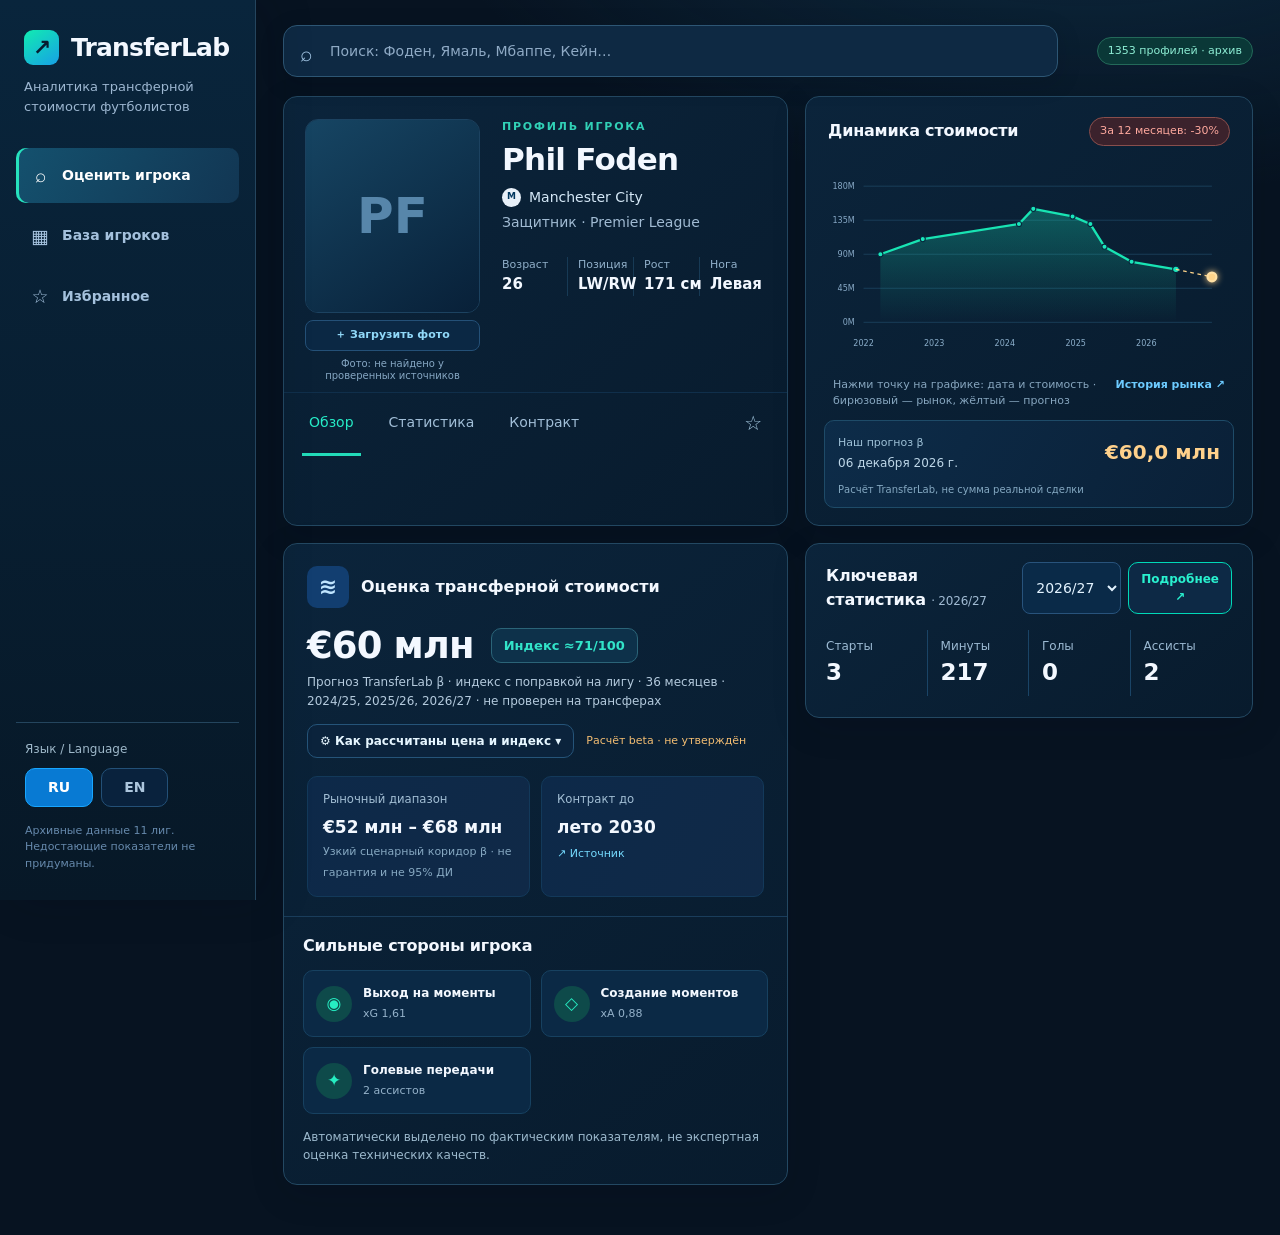
==== index.html @ 5edf4548 "Build TransferLab 5.0 from source archive [skip ci]" ====
<!DOCTYPE html>
<html lang="ru">
<head>
<meta charset="UTF-8">
<meta name="viewport" content="width=device-width,initial-scale=1">
<title>TransferLab — футбол и аналитика</title>
<meta name="description" content="TransferLab: восстановленная офлайн-сборка из версии 2.7 с архивом дополнительных игроков.">
<style>:root {
  color-scheme: dark;
  --bg:#061222;
  --bg2:#07192e;
  --panel:#0a1e35;
  --panel2:#0d2846;
  --line:#1d3b59;
  --muted:#94aac2;
  --white:#eff7ff;
  --cyan:#4ac8ff;
  --teal:#14e8bb;
  --violet:#a78bfa;
  --amber:#f3bd72;
  --red:#f47882;
  --radius:18px;
}
* { box-sizing:border-box; }
html { scroll-behavior:smooth; }
body { margin:0; background:var(--bg);color:var(--white);font:14px/1.5 Inter,ui-sans-serif,-apple-system,BlinkMacSystemFont,'Segoe UI',sans-serif; }
button,input,select { font:inherit; }
button { cursor:pointer; }
a { color:#75dafe;text-decoration:none; }
a:hover{text-decoration:underline;}
button:focus-visible,input:focus-visible,select:focus-visible,a:focus-visible{outline:2px solid var(--teal);outline-offset:2px;}
.shell{min-height:100vh;background:radial-gradient(ellipse 1000px 470px at 72% -8%,#123a57 0%,transparent 72%),var(--bg);display:flex;}
.sidebar{width:256px;min-width:256px;min-height:100vh;position:sticky;top:0;height:100vh;display:flex;flex-direction:column;justify-content:space-between;background:linear-gradient(180deg,#07192c,#061426);border-right:1px solid #123454;padding:29px 16px 20px;z-index:5;}
.brand{padding:0 8px 30px;}
.brandrow{display:flex;gap:12px;align-items:center;font-weight:790;font-size:25px;letter-spacing:-.8px;}
.mark{width:35px;height:35px;border-radius:9px;background:linear-gradient(145deg,#11ecb1,#17a0e6);display:grid;place-items:center;color:#071d31;font-size:22px;font-weight:900;}
.branddesc{color:#9db7d1;font-size:13px;margin-top:10px;line-height:1.6;}
.nav{display:grid;gap:6px;}
.nav button{background:transparent;border:0;border-radius:10px;width:100%;text-align:left;padding:13px 14px;display:flex;align-items:center;gap:12px;color:#a4c1dd;font-weight:580;}
.nav button.active{background:#103762;color:#fff;box-shadow:inset 2px 0 var(--teal)}
.nav button:hover:not(.active){background:#0c2945;}
.nav .sym{font-size:19px;width:20px;text-align:center;}
.sidebottom{padding:17px 9px 8px;border-top:1px solid var(--line);}
.mini-label{color:var(--muted);font-size:12px;margin-bottom:10px;}
.langs{display:flex;gap:8px;}
.langs button{border:1px solid #235077;color:#acc6dd;background:#09223d;border-radius:10px;padding:8px 22px;font-weight:650;}
.langs button.active{background:#087ad3;color:white;border-color:#18a6ff;}
.sidebar-foot{font-size:11px;color:#6689ac;margin-top:16px;line-height:1.5;}
.main{width:calc(100% - 256px);max-width:1660px;margin:0 auto;padding:20px 27px 50px;min-width:0;}
.topbar{display:flex;align-items:center;justify-content:space-between;gap:16px;margin-bottom:19px;}
.searchbox{flex:1;max-width:775px;position:relative;}
.searchbox input{width:100%;height:47px;background:#0b2643;color:white;border:1px solid #23507c;border-radius:12px;padding:0 18px 0 46px;outline:0;}
.searchbox input::placeholder{color:#8faac5;}
.searchbox input:focus{border-color:var(--cyan);box-shadow:0 0 0 3px #35b8ff18;}
.search-ico{position:absolute;left:17px;top:12px;font-size:21px;color:#a4c7e6;pointer-events:none;}
.suggestions{position:absolute;top:54px;left:0;right:0;border:1px solid #2b5b80;border-radius:14px;z-index:30;background:#0c253e;box-shadow:0 18px 45px #020c1899;max-height:420px;overflow:auto;padding:6px;}
.suggest{display:flex;gap:10px;align-items:center;width:100%;padding:7px 10px;text-align:left;background:none;border:0;border-radius:9px;color:#f2f7fc;}
.suggest:hover{background:#153f61;}
.suggest small{display:block;color:#8caecc;}
.right-actions{display:flex;gap:10px;align-items:center;}
.btn{border:1px solid #255479;background:#0d2945;color:#e6f6ff;border-radius:10px;padding:10px 14px;display:inline-flex;align-items:center;justify-content:center;gap:8px;font-weight:650;text-decoration:none;}
.btn:hover{background:#15385c;text-decoration:none;}
.btn.primary{background:linear-gradient(115deg,#0b8fe1,#066fc0);border-color:#139cfa;color:#fff;}
.btn.ghost{background:#0b233c;}
.btn.teal{border-color:#00d9b8;color:#29f1cf;}
.btn.sm{padding:7px 12px;font-size:12px;}
.pill{font-size:11px;border:1px solid #2a4a67;border-radius:999px;padding:5px 10px;color:#b5d0e8;white-space:nowrap;}
.pill.ok{background:#0a3a3e;border-color:#1c776f;color:#35eac0;}
.pill.warn{background:#463015;border-color:#8c6d37;color:#ffd08d;}
.notice{display:flex;align-items:flex-start;gap:10px;padding:12px 15px;border:1px solid #224c69;border-radius:12px;background:#0c2841;color:#a9c4da;font-size:12px;margin-bottom:18px;}
.notice b{color:#eaf8ff;}.notice .badge-icon{color:var(--teal);font-size:17px;}
.stack{display:grid;gap:17px;}
.split-top{display:grid;grid-template-columns:1.06fr 0.94fr;gap:17px;}
.lower{display:grid;grid-template-columns:1.06fr .94fr;gap:17px;align-items:start;}
.panel{border:1px solid #184366;background:linear-gradient(165deg,#091f38 0%,#08192c 100%);border-radius:14px;min-width:0;overflow:hidden;}
.panel-header{padding:20px 22px 0;display:flex;justify-content:space-between;gap:14px;align-items:center;}
.panel-title{margin:0;font-size:16px;font-weight:760;letter-spacing:-.2px;}
.player-top{padding:22px 21px 10px;display:flex;gap:22px;align-items:flex-start;min-height:230px;}
.headshot-lg{width:175px;height:194px;flex-shrink:0;border-radius:13px;border:1px solid #1c4260;overflow:hidden;background:radial-gradient(circle at 50% 20%,#284f6a,#071a2e 68%);display:flex;align-items:end;justify-content:center;position:relative;}
.headshot-lg img{width:100%;height:100%;object-fit:contain;object-position:center bottom;filter:drop-shadow(0 7px 14px #0005);}
.no-photo{position:absolute;inset:0;display:grid;place-items:center;font-size:50px;font-weight:750;color:#5786aa;background:linear-gradient(145deg,#164563,#082038);}
.no-photo[hidden]{display:none;}
.player-info{flex:1;min-width:0;}
.player-name{font-size:27px;line-height:1.2;font-weight:790;margin:5px 0 9px;letter-spacing:-.7px;}
.clubline{font-size:14px;color:#d5e8f7;margin:4px 0;display:flex;align-items:center;gap:8px;}
.clubdot{width:19px;height:19px;border-radius:50%;background:#e8f0f9;color:#00365e;display:grid;place-items:center;font-size:9px;font-weight:900;}
.info-grid{display:grid;grid-template-columns:repeat(4,minmax(0,1fr));margin-top:24px;}
.info-grid>div{border-right:1px solid #173a55;padding:0 12px;}.info-grid>div:first-child{padding-left:0}.info-grid>div:last-child{border:0;}
.info-grid small{display:block;font-size:11px;color:#91b0ca;}
.info-grid strong{font-size:15px;}
.tabs{display:flex;padding:0 18px;gap:21px;border-top:1px solid #102f4b;}
.tabs button{border:0;border-bottom:3px solid transparent;padding:15px 7px;background:none;color:#a1bed7;}
.tabs button.active{color:#26ecc7;border-bottom-color:var(--teal);}
.graph-body{padding:6px 18px 17px;}
.chart-switch{background:#0a2a48;border:1px solid #28537c;color:#e3f3ff;padding:7px 9px;border-radius:8px;max-width:155px;}
.chart-svg{width:100%;height:203px;display:block;}
.chart-legend{color:#87a6bf;font-size:11px;display:flex;justify-content:space-between;gap:10px;margin:3px 9px;}
.valuation-body{padding:22px 23px 19px;}
.valuation-heading{display:flex;align-items:center;gap:12px;font-weight:750;font-size:16px;}
.coin{width:42px;height:42px;border-radius:10px;background:#123e70;display:grid;place-items:center;font-size:22px;color:#c0e5ff;}
.value-empty{font-size:29px;font-weight:790;letter-spacing:-.7px;margin:20px 0 1px;}
.valuenote{color:#b4cadd;font-size:12px;line-height:1.6;}
.value-mini{display:grid;grid-template-columns:1fr 1fr;gap:11px;margin-top:18px;}
.value-tile{background:linear-gradient(120deg,#0d2949,#102947);border:1px solid #13395a;border-radius:10px;padding:14px 15px;min-height:86px;}
.value-tile small{color:#a2bed4;display:block;margin-bottom:6px;}
.value-tile strong{display:block;font-size:17px;}
.source-link{font-size:11px;display:inline-block;margin-top:6px;}
.value-tile .sub{color:#87a9c2;font-size:11px;}
.stats-body{padding:18px 20px 21px;}
.stat-grid{display:grid;grid-template-columns:repeat(4,minmax(0,1fr));margin-top:16px;}
.stat-grid>div{padding:7px 13px;border-right:1px solid #1a4466;}
.stat-grid>div:first-child{padding-left:0;}.stat-grid>div:last-child{border:0;}
.stat-grid small{display:block;color:#9cbad3;font-size:12px;}.stat-grid strong{font-size:23px;font-weight:760;}
.data-freshness{display:flex;gap:8px;align-items:center;color:#91acc7;font-size:11px;margin-top:16px;}
.advanced-wrap{padding:21px 23px;border-top:1px solid #1a3d5b;}
.metric-grid{display:grid;grid-template-columns:1fr 1fr;gap:0 23px;margin-top:10px;}
.metric-row{display:flex;align-items:center;justify-content:space-between;gap:12px;padding:9px 0;border-bottom:1px solid #153a55;color:#adc8df;}
.metric-row strong{color:#ecf8ff;white-space:nowrap;}
.strengths{padding:17px 19px 20px;border-top:1px solid #1a3d5b;}
.strength-grid{display:grid;grid-template-columns:1fr 1fr;gap:10px;margin-top:12px;}
.strength{display:flex;gap:11px;align-items:center;border:1px solid #174160;padding:12px;border-radius:10px;background:#0b2945;min-height:67px;}
.strength-icon{flex-shrink:0;width:36px;height:36px;background:#0e4a4a;border-radius:50%;display:grid;place-items:center;color:#26edc2;font-size:17px;}
.strength strong{display:block;font-size:12px;}.strength small{font-size:11px;color:#95b2ca;}
.warning-line{color:#9cb9cd;font-size:12px;padding:14px 0 0;}
.eyebrow{font-size:11px;color:#31d0b6;letter-spacing:1.8px;text-transform:uppercase;font-weight:750;}
h1{font-size:30px;letter-spacing:-1px;margin:5px 0 7px;} .muted{color:#a1bbd3;}
.section-head{display:flex;align-items:center;justify-content:space-between;gap:14px;margin:0 0 18px;}
.catalog-tools{padding:19px;display:grid;grid-template-columns:1fr 1fr 1fr auto;gap:11px;align-items:center;}
.filter{width:100%;color:#d9efff;background:#0e2a48;border:1px solid #285078;padding:10px 12px;border-radius:9px;}
.directory{display:grid;grid-template-columns:repeat(3,minmax(0,1fr));gap:12px;}
.player-card{background:#0a223c;border:1px solid #1c4765;border-radius:12px;overflow:hidden;position:relative;transition:transform .15s,border-color .15s;}
.player-card:hover{transform:translateY(-2px);border-color:#26a6c9;}
.player-card-open{width:100%;display:flex;gap:12px;align-items:center;text-align:left;color:white;background:transparent;border:0;padding:14px;}
.avatar{width:58px;height:65px;border-radius:9px;background:radial-gradient(circle at 55% 15%,#2b5a79,#09263e);border:1px solid #1d5274;overflow:hidden;position:relative;flex-shrink:0;display:grid;place-items:center;color:#75a2c1;font-weight:700;font-size:19px;}
.avatar img{width:100%;height:100%;object-fit:contain;position:absolute;inset:0;}
.avatar .fallback{position:absolute;inset:0;display:grid;place-items:center;background:linear-gradient(150deg,#184765,#0b2a45);font-size:17px;}
.avatar .fallback[hidden]{display:none;}
.card-name{font-size:13px;font-weight:730;line-height:1.3;white-space:normal;}.card-meta{font-size:11px;color:#98b7cd;margin-top:5px;line-height:1.4;}
.card-stat{color:#17e2b7;font-size:11px;margin-top:4px;}
.card-fav{position:absolute;right:9px;top:7px;background:#123650;color:#a4bdd4;border:1px solid #275270;border-radius:8px;padding:2px 8px;font-size:20px;line-height:1.2;}
.card-fav.active{color:#ffd477;}
.page-actions{text-align:center;padding:24px 0 6px;}
.hero-band{border:1px solid #1b4365;border-radius:14px;background:linear-gradient(110deg,#0c2e4b,#0a1b31);padding:18px 20px;display:grid;grid-template-columns:repeat(4,1fr);gap:14px;margin-bottom:18px;}
.hero-kpi{border-right:1px solid #1e4a6e;}.hero-kpi:last-child{border:0;}.hero-kpi strong{font-size:26px;display:block;}.hero-kpi small{color:#91adc4;}
.banner{padding:14px 17px;border-radius:11px;border:1px solid #235373;background:#0b2a46;color:#a4bfd1;font-size:12px;margin-top:16px;}
.info-list{display:grid;gap:12px;padding:20px;}.info-list>div{border-bottom:1px solid #1b405d;padding-bottom:12px;}
.mobile-head{display:none;}.hidden{display:none!important;}
@media(max-width:1220px){.directory{grid-template-columns:repeat(2,minmax(0,1fr))}.player-top{gap:14px}.headshot-lg{width:144px}.info-grid{margin-top:13px}.stat-grid strong{font-size:20px}.main{padding:20px 18px 45px;}}
@media(max-width:1050px){.split-top,.lower{grid-template-columns:1fr}.sidebar{width:215px;min-width:215px}.main{width:calc(100% - 215px)}.headshot-lg{width:165px}.lower .panel:first-child{order:0}.lower .panel:last-child{order:1}.directory{grid-template-columns:repeat(2,minmax(0,1fr))}}
@media(max-width:720px){.shell{display:block}.sidebar{position:static;height:auto;min-height:0;width:100%;padding:12px 14px;display:block}.brand{padding:0}.brandrow{font-size:21px}.branddesc,.sidebottom{display:none}.nav{display:flex;overflow-x:auto;margin-top:9px}.nav button{white-space:nowrap;font-size:12px;padding:7px 11px;width:auto}.main{width:100%;padding:14px 13px 35px}.topbar{gap:7px}.right-actions .pill,.right-actions #refreshButton{display:none}.searchbox input{height:44px;padding-right:8px}.btn#loginButton{font-size:11px;padding:8px}.split-top,.lower{gap:12px}.player-top{padding:13px;gap:12px;min-height:0}.headshot-lg{width:106px;height:137px}.player-name{font-size:19px;margin:1px 0 8px}.clubline{font-size:12px}.info-grid{margin-top:12px}.info-grid>div{padding:0 6px}.info-grid strong{font-size:12px}.info-grid small{font-size:10px}.tabs{gap:13px;padding:0 12px}.tabs button{font-size:12px}.value-mini,.strength-grid{grid-template-columns:1fr 1fr}.metric-grid{grid-template-columns:1fr}.stat-grid{grid-template-columns:repeat(4,1fr)}.stat-grid>div{padding:5px 7px}.stat-grid strong{font-size:19px}.catalog-tools{grid-template-columns:1fr 1fr}.directory{grid-template-columns:1fr}.hero-band{grid-template-columns:1fr 1fr}.hero-kpi:nth-child(2){border:0}.hero-kpi strong{font-size:22px}.value-empty{font-size:23px}.panel-header{padding:16px 14px 0}.valuenote{font-size:11px}.strength-grid{grid-template-columns:1fr}.right-actions #topFavorites{display:none}}

.leagues-strip{display:flex;gap:9px;margin:-2px 0 17px;overflow-x:auto;padding:2px 0 7px;scrollbar-width:thin;}
.league-chip{display:flex;gap:8px;align-items:center;background:#0a2641;border:1px solid #29516b;border-radius:11px;color:#b8d1e5;padding:12px 14px;white-space:nowrap;font-weight:700;transition:background .18s,border-color .18s;}
.league-chip:hover{background:#12395b;}.league-chip.active{background:#0c494f;border-color:#22d6bd;color:#e2fff9;}
.league-chip span{font-size:15px;}.league-chip small{font-size:11px;opacity:.8;font-weight:550;margin-left:2px;}
.league-chip .chip-label{display:inline-flex;align-items:center;gap:8px}.league-chip .league-flag{font-family:"Apple Color Emoji","Segoe UI Emoji","Noto Color Emoji",sans-serif;font-size:17px;line-height:1;display:inline-block;min-width:1.2em;text-align:center}#modelQuality,#rollingWindow,.history-import{display:none !important;}
.catalog-tools{grid-template-columns:1fr 1fr 1fr 1fr auto;}
.import-row{background:#0b2741;border:1px solid #245477;padding:15px 17px;border-radius:12px;display:flex;justify-content:space-between;gap:18px;align-items:center;margin:0 0 16px;}
.import-row .muted{font-size:11px;margin-top:4px;line-height:1.5;}.import-buttons{display:flex;gap:7px;flex-wrap:wrap;justify-content:flex-end;}
.league-tag{font-size:10px;font-weight:700;color:#70dbe4;padding:3px 6px;border-radius:6px;border:1px solid #174a5d;background:#0e364a;display:inline-block;margin-top:6px;}
.profile-league{font-size:11px;color:#60d3cd;font-weight:700;margin:4px 0 0;}
@media(max-width:1120px){.catalog-tools{grid-template-columns:1fr 1fr 1fr}.import-row{flex-direction:column;align-items:flex-start}.import-buttons{justify-content:flex-start}}
@media(max-width:720px){.catalog-tools{grid-template-columns:1fr 1fr}.league-chip{padding:9px 11px;font-size:12px}}

/* TransferLab 1.1 additions only — layout and original palette retained. */
.photo-column{flex-shrink:0;width:175px;display:flex;flex-direction:column;gap:7px;align-items:stretch}
.photo-column .headshot-lg{width:175px;height:194px}
.photo-upload-btn{display:block;cursor:pointer;text-align:center;padding:6px 5px;border-radius:8px;border:1px solid #245077;background:#0b2844;color:#91d9f9;font-size:11px;font-weight:660}
.photo-upload-btn:hover{border-color:#08d8ba;color:#fff}
.photo-credit{font-size:10px;color:#86a7c3;text-align:center;line-height:1.2;min-height:21px}
.formula-action{display:flex;flex-wrap:wrap;gap:12px;align-items:center;margin-top:13px}
.formula-status{font-size:11px;color:#f3bd72}
.formula-breakdown{margin-top:13px;background:#09223b;border:1px solid #215173;border-radius:11px;padding:15px;line-height:1.5}
.formula-breakdown .f-row{display:grid;grid-template-columns:minmax(0,1.4fr) 52px 52px 50px;gap:9px;border-bottom:1px solid #21405a;padding:9px 0;align-items:center;font-size:12px}
.formula-breakdown .f-row:last-of-type{border:0}
.formula-breakdown .f-row>span:first-child{color:#afd0e6}
.formula-breakdown .f-head{font-size:11px;color:#9fbfd5;margin-bottom:6px}
.formula-breakdown p{font-size:11px;color:#9eb6ca;margin:8px 0}
.formula-bar{height:6px;background:#123754;border-radius:50px;overflow:hidden;margin-top:3px}
.formula-bar>span{height:100%;display:block;background:linear-gradient(90deg,#1d9ed4,#17dcb9)}
#valueMain{font-variant-numeric:tabular-nums}
@media(max-width:640px){.photo-column{width:126px}.photo-column .headshot-lg{width:126px;height:158px}.photo-upload-btn{font-size:10px}.formula-breakdown .f-row{grid-template-columns:minmax(0,1.4fr) 44px 44px 42px;gap:5px;font-size:10px}}

/* TransferLab 1.2 — original dashboard grid retained, only price and value-chart details changed. */
.price-line{display:flex;align-items:center;gap:17px;flex-wrap:wrap;margin-top:10px}
.price-line .value-empty{font-size:clamp(24px,3vw,37px);margin:0;letter-spacing:-.9px}
.index-pill{display:inline-flex;align-items:center;gap:6px;border:1px solid #2b6478;background:#0d314a;color:#32e4c9;padding:7px 12px;border-radius:10px;font-size:13px;font-weight:800;white-space:nowrap}
.confidence-line{margin-top:8px;color:#f0c786;font-size:12px}
.market-chart{min-height:222px;display:flex;align-items:center}
.market-chart svg{display:block;width:100%;height:auto;overflow:visible;max-height:222px}
 .market-chart .chart-point{cursor:pointer;}
.market-chart{position:relative}
.market-selected{margin-top:10px;min-height:55px;border:1px solid #1e4b68;background:linear-gradient(120deg,#0d2c49,#0a2037);border-radius:10px;padding:10px 13px;display:flex;align-items:center;justify-content:space-between;gap:10px;flex-wrap:wrap}
.market-selected .ms-kind{font-size:11px;color:#9ec1d7}
.market-selected .ms-date{font-size:12px;color:#bed7e8}
.market-selected .ms-price{font-size:20px;color:#eaf9ff;font-weight:790;font-variant-numeric:tabular-nums}
.market-selected .ms-beta{color:#ffd18b}
.market-selected .ms-note{width:100%;font-size:10px;color:#85a9c2;line-height:1.4}
.value-point{cursor:pointer;outline:none}
.value-point .dot-visual{transition:r .12s ease,stroke-width .12s ease}
.value-point:hover .dot-visual,.value-point:focus-visible .dot-visual,.value-point.is-selected .dot-visual{stroke:#f6ffff;stroke-width:3;filter:drop-shadow(0 0 5px #23edd0)}
.value-point.value-beta.is-selected .dot-visual{stroke:#ffe0a4;filter:drop-shadow(0 0 5px #ffd18a)}
.market-floating-tip{position:absolute;z-index:2;max-width:200px;pointer-events:none;background:#0e3854;color:#edfcff;border:1px solid #45c6e4;box-shadow:0 10px 32px #0009;border-radius:10px;padding:8px 11px;font-size:12px;line-height:1.45;white-space:nowrap;transform:translate(-50%,-112%)}
.market-floating-tip[hidden]{display:none}
.market-floating-tip strong{color:#4fead4;font-size:14px}
@media(max-width:720px){.market-selected .ms-price{font-size:18px}.market-selected{padding:9px 11px}}

.market-chart .chart-tooltip{pointer-events:none}
.chart-legend a{font-weight:600;white-space:nowrap;font-size:11px}
.history-import{display:flex;justify-content:space-between;align-items:center;gap:14px;flex-wrap:wrap;padding:15px 20px;margin-bottom:18px;border:1px solid #1e5275;background:#0c2a46;border-radius:12px}
#modelQuality .conf-high{color:#27efca}.rolling-window{font-size:11px;color:#7bb4c6;margin-top:3px;line-height:1.5}.rolling-breakdown{padding:10px 12px;margin:8px 0;border:1px solid #174360;background:#0b253b;border-radius:8px;color:#a5d5e3;font-size:12px;line-height:1.8}
#rangeCaption{font-size:11px}
#marketHistorySource{color:#6dcbff}
@media(max-width:720px){.price-line .value-empty{font-size:25px}.index-pill{font-size:11px}.market-chart{min-height:180px}.history-import{align-items:start}.chart-legend{flex-wrap:wrap}}

.shell:has(#viewProfile:not(.hidden)) #globalNotice{display:none}
.info-grid>div{padding:0 10px}
.info-grid strong{white-space:nowrap}
@media(max-width:1100px){.info-grid{grid-template-columns:repeat(2,minmax(0,1fr));row-gap:10px}.info-grid>div:nth-child(2){border-right:none}.info-grid>div:nth-child(3){padding-left:0}}
@media(max-width:720px){.info-grid{grid-template-columns:repeat(2,minmax(0,1fr))}}
#valueChangeBadge.change-up{color:#22e0ad;border-color:#167d64;background:#0c3438}
#valueChangeBadge.change-down{color:#ffa99e;border-color:#894e4c;background:#3b222c}

#loadMasterArchive:hover{box-shadow:0 0 0 2px #14e8bb22}
#masterStatus{max-width:680px;line-height:1.5}
@media(max-width:680px){.master-loader{flex-direction:column;align-items:stretch!important}.master-loader button{width:100%}}

.coverage-grid{display:grid;grid-template-columns:repeat(3,minmax(0,1fr));gap:10px;margin:12px 0;}
.coverage-block{border:1px solid #21435e;padding:11px 12px;border-radius:12px;background:#0b2743;min-width:0;display:grid;gap:4px;}
.coverage-block div:first-child{display:flex;justify-content:space-between;gap:6px;align-items:center;}
.coverage-block small{font-size:10px;color:#95abc8;}
.coverage-block strong{color:#f1f8ff;font-size:12px;}
.coverage-block span{color:#9cb7d0;font-size:11px;}
.coverage-bar{height:5px;border-radius:999px;overflow:hidden;background:#173650;}
.coverage-bar i{display:block;height:100%;background:#13d4ab;border-radius:999px;}
.profile-data-years{display:inline-block;margin-left:8px;color:#99b2c9;white-space:nowrap;font-size:11px;letter-spacing:.3px;}
@media(max-width:700px){.coverage-grid{grid-template-columns:1fr}.coverage-card{padding:12px!important}.profile-data-years{display:block;margin-top:5px;margin-left:0}}

.multi-season{margin-top:16px;display:grid;grid-template-columns:repeat(3,minmax(0,1fr));gap:8px}
.season-mini{appearance:none;display:flex;flex-direction:column;align-items:flex-start;text-align:left;gap:5px;min-width:0;background:#0b2946;border:1px solid #244c6c;border-radius:10px;padding:11px 10px;color:#c5dcef;cursor:pointer;font-family:inherit}
.season-mini:hover{border-color:#34d8b8;background:#103652}
.season-mini.active{border-color:#16e1b8;box-shadow:0 0 0 1px #16e1b847}
.season-mini .sm-title{font-size:12px;font-weight:700;color:#e6f3fd;white-space:nowrap}
.season-mini .sm-line{font-size:12px;line-height:1.25;white-space:normal;font-weight:650;color:#f0f8fd}
.season-mini .sm-hint{font-size:10px;line-height:1.32;color:#92b6d1;min-height:2em}
.season-mini.empty .sm-line{color:#7794ad;font-weight:500}
.season-count-note{grid-column:1/-1;color:#88aec6;font-size:10px;padding:0 2px 2px}
@media(max-width:480px){.multi-season{gap:5px}.season-mini{padding:9px 7px}.season-mini .sm-title{font-size:10px}.season-mini .sm-line{font-size:10px}.season-mini .sm-hint{font-size:9px}}
</style>
<link rel="icon" type="image/svg+xml" href="favicon.svg">
<meta name="robots" content="noindex, nofollow">

<link rel="preconnect" href="https://media.premierleague.com" crossorigin>
<link rel="preconnect" href="https://fplai-teams-api.yagomp.workers.dev" crossorigin>
<link rel="preconnect" href="https://img.sofascore.com" crossorigin>
<link rel="dns-prefetch" href="https://assets.laliga.com">
<link rel="dns-prefetch" href="https://assets.bundesliga.com">
<link rel="dns-prefetch" href="https://www.mancity.com">
<link rel="stylesheet" href="assets/site.css">
<meta name="theme-color" content="#071321">
</head>
<body>
<div class="shell" id="app">
  <aside class="sidebar">
    <div>
      <div class="brand"><div class="brandrow"><span class="mark">↗</span> TransferLab</div><div class="branddesc" data-i="tagline">Аналитика трансферной стоимости футболистов</div></div>
      <nav class="nav" aria-label="Navigation">
        <button id="navProfile" data-view="profile" class="active"><span class="sym">⌕</span> <span data-i="navProfile">Оценить игрока</span></button>
        <button id="navCatalog" data-view="catalog"><span class="sym">▦</span> <span data-i="navCatalog">База игроков</span></button>
        <button id="navFavorites" data-view="favorites"><span class="sym">☆</span> <span data-i="navFavorites">Избранное</span></button>
      </nav>
    </div>
    <div class="sidebottom">
      <div class="mini-label">Язык / Language</div>
      <div class="langs"><button class="active" id="langRu">RU</button><button id="langEn">EN</button></div>
      <div class="sidebar-foot" data-i="sideFoot">Статистика пяти ведущих лиг. Без выдуманных оценок.</div>
    </div>
  </aside>
  <main class="main">
    <div class="topbar">
      <div class="searchbox"><span class="search-ico">⌕</span><input id="search" autocomplete="off" type="search" placeholder="Поиск игрока или клуба: Foden, Saka, Холанд…" aria-label="Поиск игроков"><div class="suggestions hidden" id="suggestions"></div></div>
      <div class="right-actions"><span class="pill ok" id="dataState">1352 профиля · архив</span><button class="btn ghost sm" id="refreshButton" title="Обновить данные">↻ <span data-i="refresh">Обновить</span></button><button class="btn sm" id="loginButton">♙ <span data-i="account">Аккаунт</span></button></div>
    </div>
    <div class="notice" id="globalNotice"><span class="badge-icon">●</span><div><b data-i="noticeTitle">Данные внутри сайта.</b> <span id="noticeMessage">Индекс 90+ предназначен для элитных показателей по роли. Стоимость и диапазон — предварительные сценарии, не проверенные на трансферах.</span></div></div>
    <section id="viewProfile" class="stack">
      <div class="split-top">
        <section class="panel" aria-label="Player card">
          <div class="player-top">
            <div class="photo-column"><div class="headshot-lg"><div class="no-photo" id="profilePhotoFallback">PF</div><img id="profilePhoto" alt="Фотография игрока" loading="eager" fetchpriority="high" decoding="async" hidden></div><label class="photo-upload-btn" for="customPlayerPhoto" title="Загрузить настоящее фото игрока">＋ Загрузить фото</label><input id="customPlayerPhoto" type="file" accept="image/jpeg,image/png,image/webp" hidden><span class="photo-credit" id="photoCredit">Фото: загрузка при наличии интернета</span></div>
            <div class="player-info"><div class="eyebrow" data-i="playerProfile">ПРОФИЛЬ ИГРОКА</div><h1 class="player-name" id="pName">Phil Foden</h1><div class="clubline"><span class="clubdot" id="clubBadge">M</span><span id="pClub">Manchester City</span></div><div class="clubline muted" id="pPosFull">Полузащитник • АПЛ</div>
              <div class="info-grid"><div><small id="pAgeLabel">Возраст</small><strong id="pAge">—</strong></div><div><small data-i="position">Позиция</small><strong id="pPosition">LW</strong></div><div><small id="pHeightLabel">Рост</small><strong id="pHeight">—</strong></div><div><small id="pFootLabel">Нога</small><strong id="pFoot">—</strong></div></div><span id="pSeason" hidden>2026/27</span><span id="pStatus" hidden>GW6</span>
            </div>
          </div>
          <div class="tabs"><button class="active" id="tabOverview" data-i="overview">Обзор</button><button id="tabStatistics" data-i="statsTab">Статистика</button><button id="tabContracts" data-i="contractTab">Контракт</button><button id="favoritePlayer" style="margin-left:auto;font-size:20px" title="Избранное">☆</button></div>
        </section>
        <section class="panel" aria-label="Value history chart">
          <div class="panel-header"><h2 class="panel-title" id="chartHeadline">Динамика стоимости</h2><span class="pill" id="valueChangeBadge">Рынок / модель β</span></div>
          <div class="graph-body"><div id="statChart" class="market-chart"><div class="market-floating-tip" id="marketFloatingTip" hidden></div></div><div class="chart-legend"><span id="chartSubtitle">Исторические рыночные оценки и наша модель β</span><a id="marketHistorySource" href="#" target="_blank" rel="noopener noreferrer" hidden>Источник ↗</a></div><div id="marketHistorySelection" class="market-selected" aria-live="polite"></div></div>
        </section>
      </div>
      <div class="lower">
        <section class="panel">
          <div class="valuation-body"><div class="valuation-heading"><span class="coin">≋</span><span data-i="valuation">Оценка трансферной стоимости</span></div><div class="price-line"><div class="value-empty" id="valueMain">€ —</div><span id="playerIndexBadge" class="index-pill" title="Скользящий индекс на основе последних 36 месяцев">Индекс —/100</span></div><div class="valuenote" id="valueCaption">Предварительная оценка по формуле TransferLab β</div>
            <div id="modelQuality" class="confidence-line">Точность модели пока не проверена</div><div id="rollingWindow" class="rolling-window">Трёхлетний скользящий рейтинг · ежедневное обновление веса</div>
            <div class="formula-action"><button class="btn ghost sm" id="formulaDetailsButton" type="button">⚙ Как рассчитаны цена и индекс ▾</button><span id="formulaStatus" class="formula-status">Черновая методика</span></div>
            <div class="formula-breakdown hidden" id="formulaBreakdown"></div>
            <div class="value-mini"><div class="value-tile"><small data-i="range">Диапазон модели</small><strong id="valueRange">—</strong><span class="sub" id="rangeCaption">Предварительный ориентир</span></div><div class="value-tile"><small data-i="contract">Контракт до</small><strong id="contractYear">—</strong><div class="sub" id="contractExtra"></div><a class="source-link" id="contractSource" target="_blank" rel="noopener noreferrer" hidden>↗ Источник</a></div></div>
          </div>
          <div class="strengths"><h2 class="panel-title" data-i="strengthTitle">Сильные стороны игрока</h2><div class="strength-grid" id="strengthList"></div><div class="warning-line" id="strengthNotice"></div></div>
        </section>
        <section class="panel">
          <div class="stats-body"><div class="section-head" style="margin:0"><h2 class="panel-title"><span data-i="keyStats">Ключевая статистика</span> <span id="statSeason" class="muted" style="font-size:12px;font-weight:450">· 2026/27</span></h2><div style="display:flex;gap:7px"><select id="seasonSelect" class="chart-switch"><option value="2026/27">2026/27</option><option value="2025/26">2025/26</option><option value="2024/25">2024/25</option></select><button class="btn teal sm" id="detailsButton"><span data-i="details">Подробнее</span> ↗</button></div></div>
            <div class="stat-grid"><div><small data-i="starts">Старты</small><strong id="statStarts">—</strong></div><div><small data-i="minutes">Минуты</small><strong id="statMinutes">—</strong></div><div><small data-i="goals">Голы</small><strong id="statGoals">—</strong></div><div><small data-i="assists">Ассисты</small><strong id="statAssists">—</strong></div></div>
            <div class="multi-season" id="multiSeason" hidden aria-label="Статистика последних трёх сезонов"></div>
            <div class="data-freshness">◉ <a id="statSourceLink" href="#" target="_blank" rel="noopener noreferrer" hidden>↗ Источник статистики</a> <span id="statsSourceCaption">Срез GW6 · FPL Core Insights</span><span id="profileSeasonHealth" class="profile-data-years"></span></div>
          </div>
          <div class="advanced-wrap" id="advancedWrap" hidden><h2 class="panel-title"><span data-i="advStats">Продвинутая статистика</span> <span class="muted" style="font-size:12px;font-weight:400">· <span id="advSeason">2026/27</span></span></h2><div class="metric-grid" id="advancedRows"></div><div class="data-freshness" data-i="advancedHint">Показатели игрока по загруженному сезону. Значения на 90 минут рассчитываются из опубликованных минут.</div></div>
        </section>
      </div>
      <div class="banner" id="profileProvenance"></div>
    </section>
    <section id="viewCatalog" class="hidden"><div class="quality-note">Архивная база · данные не обновляются в реальном времени · клубы и контракты могут измениться.</div>
      <div class="section-head"><div><div class="eyebrow">TRANSFERLAB DATABASE</div><h1 data-i="directory">База футболистов</h1><div class="muted" data-i="directoryDesc">Поиск, позиции, контракты и статистика из топ-5 лиг с архивом по сезонам.</div></div><button class="btn" id="exportCsv">↓ CSV</button></div>
      <div class="hero-band"><div class="hero-kpi"><strong id="kpiPlayers">943</strong><small data-i="players">Игроков</small></div><div class="hero-kpi"><strong id="kpiClubs">20</strong><small data-i="clubs">Клубов</small></div><div class="hero-kpi"><strong id="kpiStats">77</strong><small data-i="withStats">Со статистикой офлайн</small></div><div class="hero-kpi"><strong id="kpiContracts">27</strong><small data-i="verifiedContracts">Контрактов с источником</small></div></div>
      <div class="leagues-strip" id="leagueStrip" aria-label="Лиги"></div><div class="season-count-note" id="threeSeasonCatalogNotice" style="margin:0 0 16px;font-size:12px"></div>
      <section class="panel" style="margin-bottom:17px"><div class="catalog-tools"><select id="filterLeague" class="filter"><option value="">Все лиги</option><option value="Premier League">Premier League</option><option value="La Liga">La Liga</option><option value="Bundesliga">Bundesliga</option><option value="Serie A">Serie A</option><option value="Ligue 1">Ligue 1</option><option value="MLS">MLS</option><option value="Primeira Liga">Primeira Liga</option><option value="Belgian Pro League">Belgian Pro League</option><option value="Süper Lig">Süper Lig</option><option value="Saudi Pro League">Saudi Pro League</option><option value="Brasileirão">Brasileirão</option></select><select id="filterClub" class="filter"><option value="">Все клубы</option></select><select id="filterPos" class="filter"><option value="" data-i="allPositions">Все позиции</option><option value="Forward">Нападающие</option><option value="Midfielder">Полузащитники</option><option value="Defender">Защитники</option><option value="Goalkeeper">Вратари</option></select><select id="filterData" class="filter"><option value="all" data-i="allPlayers">Все футболисты</option><option value="stats" data-i="hasStats">Есть статистика</option><option value="contract" data-i="hasContract">Есть контракт</option></select><select id="sortBy" class="filter" aria-label="Сортировка"><option value="name">По алфавиту</option><option value="position">По позиции</option><option value="minutes">По минутам</option></select><span class="pill" id="visibleCount">0</span></div></section>
      <div class="import-row"><div><strong id="fiveLoadStatus">Профили и статистика пяти лиг</strong><div class="muted" id="fiveSourceCaption">Архивные сезоны 2024/25–2025/26 загружаются автоматически. Текущий сезон 2026/27 обновляется отдельно, когда опубликованы данные.</div><small id="masterStatus" style="display:block;margin-top:10px;font-size:12px;color:#93b1c9">Запуск синхронизации…</small><small id="season24Status" style="display:block;margin-top:6px;font-size:12px;color:#93b1c9"></small></div><div class="import-buttons"><a class="btn sm" target="_blank" rel="noopener noreferrer" href="https://github.com/m-mahadi/top5-football-dataset">Источник архива ↗</a></div></div><div id="catalogGrid" class="directory"></div><div class="page-actions"><button class="btn primary" id="loadMore" data-i="loadMore">Показать ещё</button></div>
    </section>
    <section id="viewFavorites" class="hidden"><div class="eyebrow">TRANSFERLAB PERSONAL</div><h1 data-i="favoritesTitle">Избранные игроки</h1><p class="muted" data-i="favoritesExplain">Сохраняются в этом браузере без регистрации.</p><div id="favoritesGrid" class="directory"></div></section>
  </main>
</div>
<script id="embeddedData" type="application/json">{"players":[{"id":"622758","name":"Aaron Anselmino","web":"Anselmino","team":"Chelsea","pos":"Defender","teamcode":"8","league":"Premier League","season":"2026/27","origin":"FPL registry"},{"id":"472713","name":"Aaron Hickey","web":"Hickey","team":"Brentford","pos":"Defender","teamcode":"94","league":"Premier League","season":"2026/27","origin":"FPL registry"},{"id":"214590","name":"Aaron Wan-Bissaka","web":"Wan-Bissaka","team":"Aston Villa","pos":"Defender","teamcode":"7","league":"Premier League","season":"2026/27","origin":"FPL registry"},{"id":"572584","name":"Abdoul Ouattara","web":"Ouattara","team":"Ipswich Town","pos":"Defender","teamcode":"40","league":"Premier League","season":"2026/27","origin":"FPL registry"},{"id":"578153","name":"Abdukodir Khusanov","web":"Khusanov","team":"Manchester City","pos":"Defender","teamcode":"","league":"Premier League","season":"2026/27","origin":"FPL registry"},{"id":"531442","name":"Abdul Fatawu","web":"Fatawu","team":"Ipswich Town","pos":"Midfielder","teamcode":"40","league":"Premier League","season":"2026/27","origin":"FPL registry"},{"id":"208481","name":"Abdülkadir Ömür","web":"Ömür","team":"Hull City","pos":"Midfielder","teamcode":"88","league":"Premier League","season":"2026/27","origin":"FPL registry"},{"id":"490161","name":"Abu Kamara","web":"Kamara","team":"Hull City","pos":"Midfielder","teamcode":"88","league":"Premier League","season":"2026/27","origin":"FPL registry"},{"id":"499300","name":"Adam Aznou","web":"Aznou","team":"Everton","pos":"Defender","teamcode":"11","league":"Premier League","season":"2026/27","origin":"FPL registry"},{"id":"54469","name":"Adam Smith","web":"Smith","team":"Bournemouth","pos":"Defender","teamcode":"91","league":"Premier League","season":"2026/27","origin":"FPL registry"},{"id":"496221","name":"Adam Wharton","web":"Wharton","team":"Crystal Palace","pos":"Midfielder","teamcode":"31","league":"Premier League","season":"2026/27","origin":"FPL registry"},{"id":"494521","name":"Adrien Truffert","web":"Truffert","team":"Bournemouth","pos":"Defender","teamcode":"","league":"Premier League","season":"2026/27","origin":"FPL registry"},{"id":"154043","name":"Ainsley Maitland-Niles","web":"Maitland-Niles","team":"Everton","pos":"Defender","teamcode":"11","league":"Premier League","season":"2026/27","origin":"FPL registry"},{"id":"632794","name":"Aladji Bamba","web":"Bamba","team":"Newcastle United","pos":"Midfielder","teamcode":"4","league":"Premier League","season":"2026/27","origin":"FPL registry"},{"id":"493105","name":"Alejandro Garnacho","web":"Garnacho","team":"Aston Villa","pos":"Midfielder","teamcode":"7","league":"Premier League","season":"2026/27","origin":"FPL registry"},{"id":"97846","name":"Alex Cairns","web":"Cairns","team":"Leeds United","pos":"Goalkeeper","teamcode":"2","league":"Premier League","season":"2026/27","origin":"FPL registry"},{"id":"153133","name":"Alex Iwobi","web":"Iwobi","team":"Fulham","pos":"Midfielder","teamcode":"","league":"Premier League","season":"2026/27","origin":"FPL registry"},{"id":"545477","name":"Alex Murphy","web":"Murphy","team":"Newcastle United","pos":"Defender","teamcode":"4","league":"Premier League","season":"2026/27","origin":"FPL registry"},{"id":"112520","name":"Alex Palmer","web":"Palmer","team":"Ipswich Town","pos":"Goalkeeper","teamcode":"40","league":"Premier League","season":"2026/27","origin":"FPL registry"},{"id":"503139","name":"Alex Scott","web":"Scott","team":"Bournemouth","pos":"Midfielder","teamcode":"","league":"Premier League","season":"2026/27","origin":"FPL registry"},{"id":"614574","name":"Alex Tóth","web":"Tóth","team":"Bournemouth","pos":"Midfielder","teamcode":"91","league":"Premier League","season":"2026/27","origin":"FPL registry"},{"id":"219168","name":"Alexander Isak","web":"Isak","team":"Liverpool","pos":"Forward","teamcode":"","league":"Premier League","season":"2026/27","origin":"FPL registry"},{"id":"243016","name":"Alexis Mac Allister","web":"Mac Allister","team":"Liverpool","pos":"Midfielder","teamcode":"","league":"Premier League","season":"2026/27","origin":"FPL registry"},{"id":"592740","name":"Alfie Cresswell","web":"Cresswell","team":"Leeds United","pos":"Midfielder","teamcode":"2","league":"Premier League","season":"2026/27","origin":"FPL registry"},{"id":"505079","name":"Alfie McNally","web":"McNally","team":"Fulham","pos":"Goalkeeper","teamcode":"54","league":"Premier League","season":"2026/27","origin":"FPL registry"},{"id":"462387","name":"Ali Al-Hamadi","web":"Al-Hamadi","team":"Ipswich Town","pos":"Forward","teamcode":"40","league":"Premier League","season":"2026/27","origin":"FPL registry"},{"id":"116535","name":"Alisson Becker","web":"A.Becker","team":"Liverpool","pos":"Goalkeeper","teamcode":"","league":"Premier League","season":"2026/27","origin":"FPL registry"},{"id":"624777","name":"Allan Andrade","web":"Andrade","team":"Manchester City","pos":"Midfielder","teamcode":"43","league":"Premier League","season":"2026/27","origin":"FPL registry"},{"id":"451302","name":"Altay Bayındır","web":"Bayındır","team":"Manchester United","pos":"Goalkeeper","teamcode":"1","league":"Premier League","season":"2026/27","origin":"FPL registry"},{"id":"653481","name":"Alysson","web":"Alysson","team":"Aston Villa","pos":"Midfielder","teamcode":"7","league":"Premier League","season":"2026/27","origin":"FPL registry"},{"id":"493250","name":"Amad Diallo","web":"Amad","team":"Manchester United","pos":"Midfielder","teamcode":"","league":"Premier League","season":"2026/27","origin":"FPL registry"},{"id":"449871","name":"Amadou Onana","web":"Onana","team":"Aston Villa","pos":"Midfielder","teamcode":"","league":"Premier League","season":"2026/27","origin":"FPL registry"},{"id":"463726","name":"Amar Dedić","web":"Dedić","team":"Newcastle United","pos":"Defender","teamcode":"4","league":"Premier League","season":"2026/27","origin":"FPL registry"},{"id":"519324","name":"Amario Cozier-Duberry","web":"Cozier-Duberry","team":"Brighton & Hove Albion","pos":"Midfielder","teamcode":"36","league":"Premier League","season":"2026/27","origin":"FPL registry"},{"id":"489888","name":"Amine Adli","web":"Adli","team":"Bournemouth","pos":"Midfielder","teamcode":"91","league":"Premier League","season":"2026/27","origin":"FPL registry"},{"id":"570794","name":"Anan Khalaili","web":"Khalaili","team":"Crystal Palace","pos":"Defender","teamcode":"31","league":"Premier League","season":"2026/27","origin":"FPL registry"},{"id":"122798","name":"Andrew Robertson","web":"Robertson","team":"Tottenham Hotspur","pos":"Defender","teamcode":"6","league":"Premier League","season":"2026/27","origin":"FPL registry"},{"id":"532605","name":"Andrey Santos","web":"Santos","team":"Manchester United","pos":"Midfielder","teamcode":"1","league":"Premier League","season":"2026/27","origin":"FPL registry"},{"id":"606798","name":"Andrés García","web":"García","team":"Aston Villa","pos":"Defender","teamcode":"7","league":"Premier League","season":"2026/27","origin":"FPL registry"},{"id":"232457","name":"Anis Mehmeti","web":"Mehmeti","team":"Ipswich Town","pos":"Midfielder","teamcode":"40","league":"Premier League","season":"2026/27","origin":"FPL registry"},{"id":"449434","name":"Anthony Elanga","web":"Elanga","team":"Newcastle United","pos":"Midfielder","teamcode":"4","league":"Premier League","season":"2026/27","origin":"FPL registry"},{"id":"232571","name":"Anthony Patterson","web":"Patterson","team":"Sunderland","pos":"Goalkeeper","teamcode":"56","league":"Premier League","season":"2026/27","origin":"FPL registry"},{"id":"437730","name":"Antoine Semenyo","web":"Semenyo","team":"Manchester City","pos":"Midfielder","teamcode":"","league":"Premier League","season":"2026/27","origin":"FPL registry"},{"id":"466525","name":"Anton Stach","web":"Stach","team":"Leeds United","pos":"Midfielder","teamcode":"2","league":"Premier League","season":"2026/27","origin":"FPL registry"},{"id":"169528","name":"Antonee Robinson","web":"Robinson","team":"Fulham","pos":"Defender","teamcode":"","league":"Premier League","season":"2026/27","origin":"FPL registry"},{"id":"543295","name":"Antoni Milambo","web":"Milambo","team":"Brentford","pos":"Midfielder","teamcode":"94","league":"Premier League","season":"2026/27","origin":"FPL registry"},{"id":"485055","name":"Antonín Kinský","web":"Kinský","team":"Tottenham Hotspur","pos":"Goalkeeper","teamcode":"6","league":"Premier League","season":"2026/27","origin":"FPL registry"},{"id":"483067","name":"António Silva","web":"Silva","team":"Bournemouth","pos":"Defender","teamcode":"91","league":"Premier League","season":"2026/27","origin":"FPL registry"},{"id":"248056","name":"Ao Tanaka","web":"Tanaka","team":"Leeds United","pos":"Midfielder","teamcode":"2","league":"Premier League","season":"2026/27","origin":"FPL registry"},{"id":"547701","name":"Archie Gray","web":"Gray","team":"Tottenham Hotspur","pos":"Midfielder","teamcode":"6","league":"Premier League","season":"2026/27","origin":"FPL registry"},{"id":"586268","name":"Armin Pecsi","web":"Pecsi","team":"Liverpool","pos":"Goalkeeper","teamcode":"14","league":"Premier League","season":"2026/27","origin":"FPL registry"},{"id":"465680","name":"Arnaud Kalimuendo","web":"Kalimuendo","team":"Nottingham Forest","pos":"Forward","teamcode":"17","league":"Premier League","season":"2026/27","origin":"FPL registry"},{"id":"105717","name":"Arthur Masuaku","web":"Masuaku","team":"Sunderland","pos":"Defender","teamcode":"56","league":"Premier League","season":"2026/27","origin":"FPL registry"},{"id":"548308","name":"Ashley Phillips","web":"Phillips","team":"Tottenham Hotspur","pos":"Defender","teamcode":"6","league":"Premier League","season":"2026/27","origin":"FPL registry"},{"id":"539142","name":"Aurèle Amenda","web":"Amenda","team":"Coventry City","pos":"Defender","teamcode":"9","league":"Premier League","season":"2026/27","origin":"FPL registry"},{"id":"220362","name":"Axel Disasi","web":"Disasi","team":"Crystal Palace","pos":"Defender","teamcode":"31","league":"Premier League","season":"2026/27","origin":"FPL registry"},{"id":"606745","name":"Ayden Heaven","web":"Heaven","team":"Manchester United","pos":"Defender","teamcode":"1","league":"Premier League","season":"2026/27","origin":"FPL registry"},{"id":"637238","name":"Ayyoub Bouaddi","web":"Bouaddi","team":"Manchester City","pos":"Midfielder","teamcode":"43","league":"Premier League","season":"2026/27","origin":"FPL registry"},{"id":"241117","name":"Azor Matusiwa","web":"Matusiwa","team":"Ipswich Town","pos":"Midfielder","teamcode":"40","league":"Premier League","season":"2026/27","origin":"FPL registry"},{"id":"242882","name":"Bafodé Diakité","web":"Diakité","team":"Bournemouth","pos":"Defender","teamcode":"91","league":"Premier League","season":"2026/27","origin":"FPL registry"},{"id":"489639","name":"Bart Verbruggen","web":"Verbruggen","team":"Brighton & Hove Albion","pos":"Goalkeeper","teamcode":"","league":"Premier League","season":"2026/27","origin":"FPL registry"},{"id":"611665","name":"Bazoumana Touré","web":"Touré","team":"Newcastle United","pos":"Midfielder","teamcode":"4","league":"Premier League","season":"2026/27","origin":"FPL registry"},{"id":"172850","name":"Ben Chilwell","web":"Chilwell","team":"Crystal Palace","pos":"Defender","teamcode":"31","league":"Premier League","season":"2026/27","origin":"FPL registry"},{"id":"115556","name":"Ben Davies","web":"Davies","team":"Tottenham Hotspur","pos":"Defender","teamcode":"6","league":"Premier League","season":"2026/27","origin":"FPL registry"},{"id":"496208","name":"Ben Gannon-Doak","web":"Gannon-Doak","team":"Bournemouth","pos":"Midfielder","teamcode":"91","league":"Premier League","season":"2026/27","origin":"FPL registry"},{"id":"222018","name":"Ben Johnson","web":"Johnson","team":"Ipswich Town","pos":"Defender","teamcode":"40","league":"Premier League","season":"2026/27","origin":"FPL registry"},{"id":"198869","name":"Ben White","web":"White","team":"Arsenal","pos":"Defender","teamcode":"3","league":"Premier League","season":"2026/27","origin":"FPL registry"},{"id":"110690","name":"Ben Wilson","web":"Wilson","team":"Coventry City","pos":"Goalkeeper","teamcode":"9","league":"Premier League","season":"2026/27","origin":"FPL registry"},{"id":"576620","name":"Bendito Mantato","web":"Mantato","team":"Manchester United","pos":"Midfielder","teamcode":"1","league":"Premier League","season":"2026/27","origin":"FPL registry"},{"id":"612534","name":"Benjamin Fredrick","web":"Fredrick","team":"Brentford","pos":"Defender","teamcode":"94","league":"Premier League","season":"2026/27","origin":"FPL registry"},{"id":"86873","name":"Benjamin Lecomte","web":"Lecomte","team":"Fulham","pos":"Goalkeeper","teamcode":"54","league":"Premier League","season":"2026/27","origin":"FPL registry"},{"id":"485711","name":"Benjamin Šeško","web":"Šeško","team":"Manchester United","pos":"Forward","teamcode":"1","league":"Premier League","season":"2026/27","origin":"FPL registry"},{"id":"242880","name":"Benoît Badiashile","web":"Badiashile","team":"Chelsea","pos":"Defender","teamcode":"8","league":"Premier League","season":"2026/27","origin":"FPL registry"},{"id":"80201","name":"Bernd Leno","web":"Leno","team":"Fulham","pos":"Goalkeeper","teamcode":"","league":"Premier League","season":"2026/27","origin":"FPL registry"},{"id":"486385","name":"Beto","web":"Beto","team":"Everton","pos":"Forward","teamcode":"","league":"Premier League","season":"2026/27","origin":"FPL registry"},{"id":"461102","name":"Bobby Thomas","web":"Thomas","team":"Coventry City","pos":"Defender","teamcode":"9","league":"Premier League","season":"2026/27","origin":"FPL registry"},{"id":"218364","name":"Borna Sosa","web":"Sosa","team":"Crystal Palace","pos":"Defender","teamcode":"31","league":"Premier League","season":"2026/27","origin":"FPL registry"},{"id":"226944","name":"Boubacar Kamara","web":"Kamara","team":"Aston Villa","pos":"Midfielder","teamcode":"7","league":"Premier League","season":"2026/27","origin":"FPL registry"},{"id":"482616","name":"Bradley Barcola","web":"Barcola","team":"Liverpool","pos":"Midfielder","teamcode":"14","league":"Premier League","season":"2026/27","origin":"FPL registry"},{"id":"645618","name":"Bradley Burrowes","web":"Burrowes","team":"Aston Villa","pos":"Midfielder","teamcode":"7","league":"Premier League","season":"2026/27","origin":"FPL registry"},{"id":"629068","name":"Braiden Graham","web":"Graham","team":"Everton","pos":"Midfielder","teamcode":"11","league":"Premier League","season":"2026/27","origin":"FPL registry"},{"id":"214572","name":"Brandon Austin","web":"Austin","team":"Tottenham Hotspur","pos":"Goalkeeper","teamcode":"6","league":"Premier League","season":"2026/27","origin":"FPL registry"},{"id":"230730","name":"Brandon Thomas-Asante","web":"Thomas-Asante","team":"Coventry City","pos":"Forward","teamcode":"9","league":"Premier League","season":"2026/27","origin":"FPL registry"},{"id":"427637","name":"Brenden Aaronson","web":"Aaronson","team":"Leeds United","pos":"Midfielder","teamcode":"2","league":"Premier League","season":"2026/27","origin":"FPL registry"},{"id":"242898","name":"Brennan Johnson","web":"Johnson","team":"Everton","pos":"Midfielder","teamcode":"11","league":"Premier League","season":"2026/27","origin":"FPL registry"},{"id":"441264","name":"Brian Brobbey","web":"Brobbey","team":"Sunderland","pos":"Forward","teamcode":"56","league":"Premier League","season":"2026/27","origin":"FPL registry"},{"id":"690838","name":"Brian Madjo","web":"Madjo","team":"Aston Villa","pos":"Forward","teamcode":"7","league":"Premier League","season":"2026/27","origin":"FPL registry"},{"id":"496181","name":"Brooke Norton-Cuffy","web":"Norton-Cuffy","team":"Hull City","pos":"Defender","teamcode":"88","league":"Premier League","season":"2026/27","origin":"FPL registry"},{"id":"141746","name":"Bruno Fernandes","web":"B.Fernandes","team":"Manchester United","pos":"Midfielder","teamcode":"","league":"Premier League","season":"2026/27","origin":"FPL registry"},{"id":"208706","name":"Bruno Guimarães","web":"Guimarães","team":"Arsenal","pos":"Midfielder","teamcode":"3","league":"Premier League","season":"2026/27","origin":"FPL registry"},{"id":"446008","name":"Bryan Mbeumo","web":"Mbeumo","team":"Manchester United","pos":"Midfielder","teamcode":"","league":"Premier League","season":"2026/27","origin":"FPL registry"},{"id":"223340","name":"Bukayo Saka","web":"Saka","team":"Arsenal","pos":"Midfielder","teamcode":"","league":"Premier League","season":"2026/27","origin":"FPL registry"},{"id":"661888","name":"Caleb Yirenkyi","web":"Yirenkyi","team":"Coventry City","pos":"Midfielder","teamcode":"9","league":"Premier League","season":"2026/27","origin":"FPL registry"},{"id":"209046","name":"Callum Hudson-Odoi","web":"Hudson-Odoi","team":"Nottingham Forest","pos":"Midfielder","teamcode":"17","league":"Premier League","season":"2026/27","origin":"FPL registry"},{"id":"499726","name":"Callum Olusesi","web":"Olusesi","team":"Tottenham Hotspur","pos":"Midfielder","teamcode":"6","league":"Premier League","season":"2026/27","origin":"FPL registry"},{"id":"75115","name":"Callum Wilson","web":"Wilson","team":"Brentford","pos":"Forward","teamcode":"94","league":"Premier League","season":"2026/27","origin":"FPL registry"},{"id":"232892","name":"Calvin Bassey","web":"Bassey","team":"Fulham","pos":"Defender","teamcode":"54","league":"Premier League","season":"2026/27","origin":"FPL registry"},{"id":"489580","name":"Calvin Ramsay","web":"Ramsay","team":"Liverpool","pos":"Defender","teamcode":"14","league":"Premier League","season":"2026/27","origin":"FPL registry"},{"id":"524180","name":"Cameron Humphreys","web":"Humphreys","team":"Ipswich Town","pos":"Midfielder","teamcode":"40","league":"Premier League","season":"2026/27","origin":"FPL registry"},{"id":"200720","name":"Caoimhín Kelleher","web":"Kelleher","team":"Brentford","pos":"Goalkeeper","teamcode":"94","league":"Premier League","season":"2026/27","origin":"FPL registry"},{"id":"472739","name":"Carl Rushworth","web":"Rushworth","team":"Coventry City","pos":"Goalkeeper","teamcode":"9","league":"Premier League","season":"2026/27","origin":"FPL registry"},{"id":"502697","name":"Carlos Alcaraz","web":"Alcaraz","team":"Everton","pos":"Midfielder","teamcode":"11","league":"Premier League","season":"2026/27","origin":"FPL registry"},{"id":"535301","name":"Carlos Baleba","web":"Baleba","team":"Manchester United","pos":"Midfielder","teamcode":"1","league":"Premier League","season":"2026/27","origin":"FPL registry"},{"id":"661800","name":"Cathal McCarthy","web":"McCarthy","team":"Hull City","pos":"Defender","teamcode":"88","league":"Premier League","season":"2026/27","origin":"FPL registry"},{"id":"515621","name":"Chadi Riad","web":"Riad","team":"Crystal Palace","pos":"Defender","teamcode":"31","league":"Premier League","season":"2026/27","origin":"FPL registry"},{"id":"647850","name":"Charalampos Kostoulas","web":"Kostoulas","team":"Brighton & Hove Albion","pos":"Forward","teamcode":"36","league":"Premier League","season":"2026/27","origin":"FPL registry"},{"id":"501902","name":"Charlie Hughes","web":"Hughes","team":"Hull City","pos":"Defender","teamcode":"88","league":"Premier League","season":"2026/27","origin":"FPL registry"},{"id":"438464","name":"Cheick Doucouré","web":"Doucouré","team":"Crystal Palace","pos":"Midfielder","teamcode":"31","league":"Premier League","season":"2026/27","origin":"FPL registry"},{"id":"549912","name":"Chemsdine Talbi","web":"Talbi","team":"Sunderland","pos":"Midfielder","teamcode":"56","league":"Premier League","season":"2026/27","origin":"FPL registry"},{"id":"596047","name":"Chido Obi","web":"Obi","team":"Manchester United","pos":"Forward","teamcode":"1","league":"Premier League","season":"2026/27","origin":"FPL registry"},{"id":"229164","name":"Chiedozie Ogbene","web":"Ogbene","team":"Ipswich Town","pos":"Midfielder","teamcode":"40","league":"Premier League","season":"2026/27","origin":"FPL registry"},{"id":"427623","name":"Chris Richards","web":"Richards","team":"Crystal Palace","pos":"Defender","teamcode":"31","league":"Premier League","season":"2026/27","origin":"FPL registry"},{"id":"554197","name":"Chris Rigg","web":"Rigg","team":"Sunderland","pos":"Midfielder","teamcode":"56","league":"Premier League","season":"2026/27","origin":"FPL registry"},{"id":"60689","name":"Chris Wood","web":"Wood","team":"Nottingham Forest","pos":"Forward","teamcode":"17","league":"Premier League","season":"2026/27","origin":"FPL registry"},{"id":"660392","name":"Christantus Uche","web":"Uche","team":"Crystal Palace","pos":"Forward","teamcode":"31","league":"Premier League","season":"2026/27","origin":"FPL registry"},{"id":"128295","name":"Christian Nørgaard","web":"Nørgaard","team":"Everton","pos":"Midfielder","teamcode":"11","league":"Premier League","season":"2026/27","origin":"FPL registry"},{"id":"108813","name":"Christian Walton","web":"Walton","team":"Ipswich Town","pos":"Goalkeeper","teamcode":"40","league":"Premier League","season":"2026/27","origin":"FPL registry"},{"id":"647839","name":"Christos Mouzakitis","web":"Mouzakitis","team":"Hull City","pos":"Midfielder","teamcode":"88","league":"Premier League","season":"2026/27","origin":"FPL registry"},{"id":"439509","name":"Christos Tzolis","web":"Tzolis","team":"Arsenal","pos":"Midfielder","teamcode":"3","league":"Premier League","season":"2026/27","origin":"FPL registry"},{"id":"147675","name":"Chuba Akpom","web":"Akpom","team":"Ipswich Town","pos":"Forward","teamcode":"40","league":"Premier League","season":"2026/27","origin":"FPL registry"},{"id":"575204","name":"Claudio Echeverri","web":"Echeverri","team":"Manchester City","pos":"Midfielder","teamcode":"43","league":"Premier League","season":"2026/27","origin":"FPL registry"},{"id":"433590","name":"Cody Drameh","web":"Drameh","team":"Hull City","pos":"Defender","teamcode":"","league":"Premier League","season":"2026/27","origin":"FPL registry"},{"id":"243298","name":"Cody Gakpo","web":"Gakpo","team":"Liverpool","pos":"Midfielder","teamcode":"","league":"Premier League","season":"2026/27","origin":"FPL registry"},{"id":"244851","name":"Cole Palmer","web":"Palmer","team":"Chelsea","pos":"Midfielder","teamcode":"","league":"Premier League","season":"2026/27","origin":"FPL registry"},{"id":"492777","name":"Conor Bradley","web":"Bradley","team":"Liverpool","pos":"Defender","teamcode":"14","league":"Premier League","season":"2026/27","origin":"FPL registry"},{"id":"232787","name":"Conor Gallagher","web":"Gallagher","team":"Tottenham Hotspur","pos":"Midfielder","teamcode":"6","league":"Premier League","season":"2026/27","origin":"FPL registry"},{"id":"451490","name":"Costinha","web":"Costinha","team":"Brighton & Hove Albion","pos":"Defender","teamcode":"36","league":"Premier League","season":"2026/27","origin":"FPL registry"},{"id":"500040","name":"Cristhian Mosquera","web":"Mosquera","team":"Arsenal","pos":"Defender","teamcode":"3","league":"Premier League","season":"2026/27","origin":"FPL registry"},{"id":"221632","name":"Cristian Romero","web":"Romero","team":"Tottenham Hotspur","pos":"Defender","teamcode":"6","league":"Premier League","season":"2026/27","origin":"FPL registry"},{"id":"206915","name":"Curtis Jones","web":"Jones","team":"Liverpool","pos":"Midfielder","teamcode":"14","league":"Premier League","season":"2026/27","origin":"FPL registry"},{"id":"183015","name":"Cédric Kipré","web":"Kipré","team":"Ipswich Town","pos":"Defender","teamcode":"40","league":"Premier League","season":"2026/27","origin":"FPL registry"},{"id":"571779","name":"César Palacios","web":"Palacios","team":"Fulham","pos":"Midfielder","teamcode":"54","league":"Premier League","season":"2026/27","origin":"FPL registry"},{"id":"209400","name":"Daichi Kamada","web":"Kamada","team":"Crystal Palace","pos":"Midfielder","teamcode":"31","league":"Premier League","season":"2026/27","origin":"FPL registry"},{"id":"442967","name":"Daizen Maeda","web":"Maeda","team":"Ipswich Town","pos":"Midfielder","teamcode":"40","league":"Premier League","season":"2026/27","origin":"FPL registry"},{"id":"79602","name":"Dan Bentley","web":"Bentley","team":"Coventry City","pos":"Goalkeeper","teamcode":"9","league":"Premier League","season":"2026/27","origin":"FPL registry"},{"id":"78916","name":"Dan Burn","web":"Burn","team":"Newcastle United","pos":"Defender","teamcode":"4","league":"Premier League","season":"2026/27","origin":"FPL registry"},{"id":"456512","name":"Dan Ndoye","web":"Ndoye","team":"Nottingham Forest","pos":"Midfielder","teamcode":"17","league":"Premier League","season":"2026/27","origin":"FPL registry"},{"id":"490145","name":"Dane Scarlett","web":"Scarlett","team":"Tottenham Hotspur","pos":"Forward","teamcode":"6","league":"Premier League","season":"2026/27","origin":"FPL registry"},{"id":"533463","name":"Dango Ouattara","web":"Ouattara","team":"Brentford","pos":"Midfielder","teamcode":"94","league":"Premier League","season":"2026/27","origin":"FPL registry"},{"id":"223827","name":"Daniel Ballard","web":"Ballard","team":"Sunderland","pos":"Defender","teamcode":"56","league":"Premier League","season":"2026/27","origin":"FPL registry"},{"id":"200617","name":"Daniel James","web":"James","team":"Leeds United","pos":"Midfielder","teamcode":"2","league":"Premier League","season":"2026/27","origin":"FPL registry"},{"id":"523700","name":"Daniel Jebbison","web":"Jebbison","team":"Bournemouth","pos":"Forward","teamcode":"91","league":"Premier League","season":"2026/27","origin":"FPL registry"},{"id":"247348","name":"Daniel Muñoz","web":"Muñoz","team":"Nottingham Forest","pos":"Defender","teamcode":"17","league":"Premier League","season":"2026/27","origin":"FPL registry"},{"id":"50175","name":"Danny Welbeck","web":"Welbeck","team":"Brighton & Hove Albion","pos":"Forward","teamcode":"","league":"Premier League","season":"2026/27","origin":"FPL registry"},{"id":"216616","name":"Dara O'Shea","web":"O'Shea","team":"Ipswich Town","pos":"Defender","teamcode":"40","league":"Premier League","season":"2026/27","origin":"FPL registry"},{"id":"470294","name":"Darko Gyabi","web":"Gyabi","team":"Hull City","pos":"Midfielder","teamcode":"88","league":"Premier League","season":"2026/27","origin":"FPL registry"},{"id":"176420","name":"Darnell Furlong","web":"Furlong","team":"Ipswich Town","pos":"Defender","teamcode":"40","league":"Premier League","season":"2026/27","origin":"FPL registry"},{"id":"533646","name":"Darío Osorio","web":"Osorio","team":"Crystal Palace","pos":"Midfielder","teamcode":"31","league":"Premier League","season":"2026/27","origin":"FPL registry"},{"id":"442299","name":"David Affengruber","web":"Affengruber","team":"Fulham","pos":"Defender","teamcode":"54","league":"Premier League","season":"2026/27","origin":"FPL registry"},{"id":"213292","name":"David Akintola","web":"Akintola","team":"Hull City","pos":"Midfielder","teamcode":"88","league":"Premier League","season":"2026/27","origin":"FPL registry"},{"id":"111317","name":"David Brooks","web":"Brooks","team":"Bournemouth","pos":"Midfielder","teamcode":"91","league":"Premier League","season":"2026/27","origin":"FPL registry"},{"id":"50093","name":"David Button","web":"Button","team":"Ipswich Town","pos":"Goalkeeper","teamcode":"40","league":"Premier League","season":"2026/27","origin":"FPL registry"},{"id":"154561","name":"David Raya","web":"Raya","team":"Arsenal","pos":"Goalkeeper","teamcode":"","league":"Premier League","season":"2026/27","origin":"FPL registry"},{"id":"638411","name":"Dayann Méthalie","web":"Méthalie","team":"Sunderland","pos":"Defender","teamcode":"56","league":"Premier League","season":"2026/27","origin":"FPL registry"},{"id":"172649","name":"Dean Henderson","web":"Henderson","team":"Crystal Palace","pos":"Goalkeeper","teamcode":"31","league":"Premier League","season":"2026/27","origin":"FPL registry"},{"id":"204480","name":"Declan Rice","web":"Rice","team":"Arsenal","pos":"Midfielder","teamcode":"","league":"Premier League","season":"2026/27","origin":"FPL registry"},{"id":"445044","name":"Dejan Kulusevski","web":"Kulusevski","team":"Tottenham Hotspur","pos":"Midfielder","teamcode":"6","league":"Premier League","season":"2026/27","origin":"FPL registry"},{"id":"487053","name":"Destiny Udogie","web":"Udogie","team":"Tottenham Hotspur","pos":"Defender","teamcode":"6","league":"Premier League","season":"2026/27","origin":"FPL registry"},{"id":"550090","name":"Diego Coppola","web":"Coppola","team":"Brighton & Hove Albion","pos":"Defender","teamcode":"36","league":"Premier League","season":"2026/27","origin":"FPL registry"},{"id":"514254","name":"Diego Gómez","web":"Gómez","team":"Brighton & Hove Albion","pos":"Midfielder","teamcode":"36","league":"Premier League","season":"2026/27","origin":"FPL registry"},{"id":"476887","name":"Dilane Bakwa","web":"Bakwa","team":"Nottingham Forest","pos":"Midfielder","teamcode":"17","league":"Premier League","season":"2026/27","origin":"FPL registry"},{"id":"167825","name":"Dillon Phillips","web":"Phillips","team":"Hull City","pos":"Goalkeeper","teamcode":"88","league":"Premier League","season":"2026/27","origin":"FPL registry"},{"id":"216051","name":"Diogo Dalot","web":"Dalot","team":"Manchester United","pos":"Defender","teamcode":"1","league":"Premier League","season":"2026/27","origin":"FPL registry"},{"id":"590039","name":"Divine Mukasa","web":"Mukasa","team":"Manchester City","pos":"Midfielder","teamcode":"43","league":"Premier League","season":"2026/27","origin":"FPL registry"},{"id":"232859","name":"Djed Spence","web":"Spence","team":"Tottenham Hotspur","pos":"Defender","teamcode":"6","league":"Premier League","season":"2026/27","origin":"FPL registry"},{"id":"177815","name":"Dominic Calvert-Lewin","web":"Calvert-Lewin","team":"Leeds United","pos":"Forward","teamcode":"2","league":"Premier League","season":"2026/27","origin":"FPL registry"},{"id":"154566","name":"Dominic Solanke","web":"Solanke","team":"Tottenham Hotspur","pos":"Forward","teamcode":"6","league":"Premier League","season":"2026/27","origin":"FPL registry"},{"id":"424876","name":"Dominik Szoboszlai","web":"Szoboszlai","team":"Liverpool","pos":"Midfielder","teamcode":"","league":"Premier League","season":"2026/27","origin":"FPL registry"},{"id":"433154","name":"Dwight McNeil","web":"McNeil","team":"Crystal Palace","pos":"Midfielder","teamcode":"31","league":"Premier League","season":"2026/27","origin":"FPL registry"},{"id":"491007","name":"Dário Essugo","web":"Essugo","team":"Chelsea","pos":"Midfielder","teamcode":"8","league":"Premier League","season":"2026/27","origin":"FPL registry"},{"id":"232413","name":"Eberechi Eze","web":"Eze","team":"Arsenal","pos":"Midfielder","teamcode":"","league":"Premier League","season":"2026/27","origin":"FPL registry"},{"id":"205533","name":"Eddie Nketiah","web":"Nketiah","team":"Crystal Palace","pos":"Forward","teamcode":"31","league":"Premier League","season":"2026/27","origin":"FPL registry"},{"id":"613804","name":"El Hadji Malick Diouf","web":"Diouf","team":"Brentford","pos":"Defender","teamcode":"94","league":"Premier League","season":"2026/27","origin":"FPL registry"},{"id":"465525","name":"Eliot Matazo","web":"Matazo","team":"Hull City","pos":"Midfielder","teamcode":"88","league":"Premier League","season":"2026/27","origin":"FPL registry"},{"id":"235448","name":"Ellery Balcombe","web":"Balcombe","team":"Brentford","pos":"Goalkeeper","teamcode":"94","league":"Premier League","season":"2026/27","origin":"FPL registry"},{"id":"215379","name":"Elliot Anderson","web":"Anderson","team":"Manchester City","pos":"Midfielder","teamcode":"43","league":"Premier League","season":"2026/27","origin":"FPL registry"},{"id":"608227","name":"Elliot Stroud","web":"Stroud","team":"Hull City","pos":"Midfielder","teamcode":"88","league":"Premier League","season":"2026/27","origin":"FPL registry"},{"id":"218997","name":"Ellis Simms","web":"Simms","team":"Coventry City","pos":"Forward","teamcode":"9","league":"Premier League","season":"2026/27","origin":"FPL registry"},{"id":"543968","name":"Emersonn","web":"Emersonn","team":"Ipswich Town","pos":"Forward","teamcode":"40","league":"Premier League","season":"2026/27","origin":"FPL registry"},{"id":"209289","name":"Emile Smith Rowe","web":"Smith Rowe","team":"Fulham","pos":"Midfielder","teamcode":"","league":"Premier League","season":"2026/27","origin":"FPL registry"},{"id":"195546","name":"Emiliano Buendía","web":"Buendía","team":"Aston Villa","pos":"Midfielder","teamcode":"7","league":"Premier League","season":"2026/27","origin":"FPL registry"},{"id":"98980","name":"Emiliano Martínez","web":"Martinez","team":"Aston Villa","pos":"Goalkeeper","teamcode":"","league":"Premier League","season":"2026/27","origin":"FPL registry"},{"id":"503037","name":"Emmanuel Emegha","web":"Emegha","team":"Chelsea","pos":"Forward","teamcode":"8","league":"Premier League","season":"2026/27","origin":"FPL registry"},{"id":"168636","name":"Enes Ünal","web":"Ünal","team":"Bournemouth","pos":"Forward","teamcode":"91","league":"Premier League","season":"2026/27","origin":"FPL registry"},{"id":"500957","name":"Enis Destan","web":"Destan","team":"Hull City","pos":"Forward","teamcode":"88","league":"Premier League","season":"2026/27","origin":"FPL registry"},{"id":"448047","name":"Enzo Fernández","web":"Fernández","team":"Manchester City","pos":"Midfielder","teamcode":"43","league":"Premier League","season":"2026/27","origin":"FPL registry"},{"id":"484420","name":"Enzo Le Fée","web":"Fée","team":"Sunderland","pos":"Midfielder","teamcode":"56","league":"Premier League","season":"2026/27","origin":"FPL registry"},{"id":"241293","name":"Ephron Mason-Clark","web":"Mason-Clark","team":"Coventry City","pos":"Midfielder","teamcode":"9","league":"Premier League","season":"2026/27","origin":"FPL registry"},{"id":"223094","name":"Erling Haaland","web":"Haaland","team":"Manchester City","pos":"Forward","teamcode":"","league":"Premier League","season":"2026/27","origin":"FPL registry"},{"id":"624773","name":"Estêvão","web":"Estêvão","team":"Chelsea","pos":"Midfielder","teamcode":"","league":"Premier League","season":"2026/27","origin":"FPL registry"},{"id":"199598","name":"Ethan Ampadu","web":"Ampadu","team":"Leeds United","pos":"Midfielder","teamcode":"2","league":"Premier League","season":"2026/27","origin":"FPL registry"},{"id":"499175","name":"Ethan Nwaneri","web":"Nwaneri","team":"Arsenal","pos":"Midfielder","teamcode":"","league":"Premier League","season":"2026/27","origin":"FPL registry"},{"id":"231065","name":"Ethan Pinnock","web":"Pinnock","team":"Coventry City","pos":"Defender","teamcode":"9","league":"Premier League","season":"2026/27","origin":"FPL registry"},{"id":"487117","name":"Evan Ferguson","web":"Ferguson","team":"Brighton & Hove Albion","pos":"Forward","teamcode":"36","league":"Premier League","season":"2026/27","origin":"FPL registry"},{"id":"444102","name":"Evanilson","web":"Evanilson","team":"Bournemouth","pos":"Forward","teamcode":"","league":"Premier League","season":"2026/27","origin":"FPL registry"},{"id":"485337","name":"Evann Guessand","web":"Guessand","team":"Crystal Palace","pos":"Midfielder","teamcode":"31","league":"Premier League","season":"2026/27","origin":"FPL registry"},{"id":"554578","name":"Ewen Jaouen","web":"Jaouen","team":"Newcastle United","pos":"Goalkeeper","teamcode":"4","league":"Premier League","season":"2026/27","origin":"FPL registry"},{"id":"218543","name":"Exequiel Palacios","web":"Palacios","team":"Ipswich Town","pos":"Midfielder","teamcode":"40","league":"Premier League","season":"2026/27","origin":"FPL registry"},{"id":"199798","name":"Ezri Konsa","web":"Konsa","team":"Aston Villa","pos":"Defender","teamcode":"","league":"Premier League","season":"2026/27","origin":"FPL registry"},{"id":"119471","name":"Fabian Schär","web":"Schär","team":"Newcastle United","pos":"Defender","teamcode":"4","league":"Premier League","season":"2026/27","origin":"FPL registry"},{"id":"536916","name":"Facundo Buonanotte","web":"Buonanotte","team":"Brighton & Hove Albion","pos":"Midfielder","teamcode":"36","league":"Premier League","season":"2026/27","origin":"FPL registry"},{"id":"223541","name":"Federico Chiesa","web":"Chiesa","team":"Liverpool","pos":"Midfielder","teamcode":"14","league":"Premier League","season":"2026/27","origin":"FPL registry"},{"id":"471551","name":"Femi Azeez","web":"Azeez","team":"Brighton & Hove Albion","pos":"Midfielder","teamcode":"36","league":"Premier League","season":"2026/27","origin":"FPL registry"},{"id":"231416","name":"Ferdi Kadıoğlu","web":"F.Kadıoğlu","team":"Brighton & Hove Albion","pos":"Defender","teamcode":"","league":"Premier League","season":"2026/27","origin":"FPL registry"},{"id":"508479","name":"Filip Jörgensen","web":"Jörgensen","team":"Chelsea","pos":"Goalkeeper","teamcode":"8","league":"Premier League","season":"2026/27","origin":"FPL registry"},{"id":"216055","name":"Florentino","web":"Florentino","team":"Ipswich Town","pos":"Midfielder","teamcode":"40","league":"Premier League","season":"2026/27","origin":"FPL registry"},{"id":"494595","name":"Florian Wirtz","web":"Wirtz","team":"Liverpool","pos":"Midfielder","teamcode":"","league":"Premier League","season":"2026/27","origin":"FPL registry"},{"id":"595480","name":"Floyd Samba","web":"Samba","team":"Manchester City","pos":"Midfielder","teamcode":"43","league":"Premier League","season":"2026/27","origin":"FPL registry"},{"id":"428580","name":"Frank Onyeka","web":"Onyeka","team":"Coventry City","pos":"Midfielder","teamcode":"9","league":"Premier League","season":"2026/27","origin":"FPL registry"},{"id":"40383","name":"Fraser Forster","web":"Forster","team":"Bournemouth","pos":"Goalkeeper","teamcode":"91","league":"Premier League","season":"2026/27","origin":"FPL registry"},{"id":"155503","name":"Freddie Woodman","web":"Woodman","team":"Liverpool","pos":"Goalkeeper","teamcode":"14","league":"Premier League","season":"2026/27","origin":"FPL registry"},{"id":"244858","name":"Fábio Carvalho","web":"Carvalho","team":"Brentford","pos":"Midfielder","teamcode":"","league":"Premier League","season":"2026/27","origin":"FPL registry"},{"id":"438098","name":"Fábio Vieira","web":"Vieira","team":"Arsenal","pos":"Midfielder","teamcode":"3","league":"Premier League","season":"2026/27","origin":"FPL registry"},{"id":"243526","name":"Gabriel Gudmundsson","web":"Gudmundsson","team":"Leeds United","pos":"Defender","teamcode":"2","league":"Premier League","season":"2026/27","origin":"FPL registry"},{"id":"205651","name":"Gabriel Jesus","web":"Jesus","team":"Arsenal","pos":"Forward","teamcode":"3","league":"Premier League","season":"2026/27","origin":"FPL registry"},{"id":"226597","name":"Gabriel Magalhães","web":"Gabriel","team":"Arsenal","pos":"Defender","teamcode":"","league":"Premier League","season":"2026/27","origin":"FPL registry"},{"id":"444145","name":"Gabriel Martinelli","web":"Martinelli","team":"Arsenal","pos":"Midfielder","teamcode":"","league":"Premier League","season":"2026/27","origin":"FPL registry"},{"id":"577285","name":"George Hemmings","web":"Hemmings","team":"Aston Villa","pos":"Midfielder","teamcode":"7","league":"Premier League","season":"2026/27","origin":"FPL registry"},{"id":"222625","name":"George Hirst","web":"Hirst","team":"Ipswich Town","pos":"Forward","teamcode":"40","league":"Premier League","season":"2026/27","origin":"FPL registry"},{"id":"684268","name":"George Shepherd","web":"Shepherd","team":"Coventry City","pos":"Midfielder","teamcode":"9","league":"Premier League","season":"2026/27","origin":"FPL registry"},{"id":"463067","name":"Georginio Rutter","web":"Rutter","team":"Brighton & Hove Albion","pos":"Forward","teamcode":"36","league":"Premier League","season":"2026/27","origin":"FPL registry"},{"id":"593117","name":"Geovany Quenda","web":"Quenda","team":"Chelsea","pos":"Midfielder","teamcode":"8","league":"Premier League","season":"2026/27","origin":"FPL registry"},{"id":"106921","name":"Gerónimo Rulli","web":"Rulli","team":"Manchester City","pos":"Goalkeeper","teamcode":"43","league":"Premier League","season":"2026/27","origin":"FPL registry"},{"id":"204936","name":"Gianluigi Donnarumma","web":"Donnarumma","team":"Manchester City","pos":"Goalkeeper","teamcode":"","league":"Premier League","season":"2026/27","origin":"FPL registry"},{"id":"449027","name":"Giorgi Mamardashvili","web":"Mamardashvili","team":"Liverpool","pos":"Goalkeeper","teamcode":"14","league":"Premier League","season":"2026/27","origin":"FPL registry"},{"id":"647681","name":"Giovanni Leoni","web":"Leoni","team":"Liverpool","pos":"Defender","teamcode":"14","league":"Premier League","season":"2026/27","origin":"FPL registry"},{"id":"551466","name":"Gonzalo García","web":"García","team":"Fulham","pos":"Forward","teamcode":"54","league":"Premier League","season":"2026/27","origin":"FPL registry"},{"id":"84450","name":"Granit Xhaka","web":"Xhaka","team":"Sunderland","pos":"Midfielder","teamcode":"56","league":"Premier League","season":"2026/27","origin":"FPL registry"},{"id":"184254","name":"Guglielmo Vicario","web":"Vicario","team":"Tottenham Hotspur","pos":"Goalkeeper","teamcode":"6","league":"Premier League","season":"2026/27","origin":"FPL registry"},{"id":"196100","name":"Gustavo Hamer","web":"Hamer","team":"Coventry City","pos":"Midfielder","teamcode":"9","league":"Premier League","season":"2026/27","origin":"FPL registry"},{"id":"626464","name":"Gustavo Nunes","web":"Nunes","team":"Brentford","pos":"Midfielder","teamcode":"94","league":"Premier League","season":"2026/27","origin":"FPL registry"},{"id":"547027","name":"Habib Diarra","web":"Diarra","team":"Sunderland","pos":"Midfielder","teamcode":"56","league":"Premier League","season":"2026/27","origin":"FPL registry"},{"id":"176412","name":"Haji Wright","web":"Wright","team":"Coventry City","pos":"Forward","teamcode":"9","league":"Premier League","season":"2026/27","origin":"FPL registry"},{"id":"609873","name":"Harrison Armstrong","web":"Armstrong","team":"Everton","pos":"Midfielder","teamcode":"11","league":"Premier League","season":"2026/27","origin":"FPL registry"},{"id":"153366","name":"Harrison Reed","web":"Reed","team":"Fulham","pos":"Midfielder","teamcode":"54","league":"Premier League","season":"2026/27","origin":"FPL registry"},{"id":"577974","name":"Harry Amass","web":"Amass","team":"Manchester United","pos":"Defender","teamcode":"1","league":"Premier League","season":"2026/27","origin":"FPL registry"},{"id":"597320","name":"Harry Howell","web":"Howell","team":"Brighton & Hove Albion","pos":"Midfielder","teamcode":"36","league":"Premier League","season":"2026/27","origin":"FPL registry"},{"id":"95658","name":"Harry Maguire","web":"Maguire","team":"Manchester United","pos":"Defender","teamcode":"1","league":"Premier League","season":"2026/27","origin":"FPL registry"},{"id":"153682","name":"Harry Wilson","web":"Wilson","team":"Leeds United","pos":"Midfielder","teamcode":"2","league":"Premier League","season":"2026/27","origin":"FPL registry"},{"id":"201666","name":"Harvey Barnes","web":"Barnes","team":"Newcastle United","pos":"Midfielder","teamcode":"4","league":"Premier League","season":"2026/27","origin":"FPL registry"},{"id":"494950","name":"Harvey Cartwright","web":"Cartwright","team":"Hull City","pos":"Goalkeeper","teamcode":"88","league":"Premier League","season":"2026/27","origin":"FPL registry"},{"id":"464353","name":"Harvey Davies","web":"Davies","team":"Liverpool","pos":"Goalkeeper","teamcode":"14","league":"Premier League","season":"2026/27","origin":"FPL registry"},{"id":"444884","name":"Harvey Elliott","web":"Elliott","team":"Liverpool","pos":"Midfielder","teamcode":"14","league":"Premier League","season":"2026/27","origin":"FPL registry"},{"id":"244860","name":"Hayden Hackney","web":"Hackney","team":"Everton","pos":"Midfielder","teamcode":"11","league":"Premier League","season":"2026/27","origin":"FPL registry"},{"id":"445028","name":"Hidemasa Morita","web":"Morita","team":"Hull City","pos":"Midfielder","teamcode":"","league":"Premier League","season":"2026/27","origin":"FPL registry"},{"id":"605972","name":"Honest Ahanor","web":"Ahanor","team":"Crystal Palace","pos":"Defender","teamcode":"31","league":"Premier League","season":"2026/27","origin":"FPL registry"},{"id":"510663","name":"Hugo Ekitiké","web":"Ekitiké","team":"Liverpool","pos":"Forward","teamcode":"","league":"Premier League","season":"2026/27","origin":"FPL registry"},{"id":"551050","name":"Hugo Larsson","web":"Larsson","team":"Fulham","pos":"Midfielder","teamcode":"54","league":"Premier League","season":"2026/27","origin":"FPL registry"},{"id":"507433","name":"Hákon Valdimarsson","web":"Valdimarsson","team":"Brentford","pos":"Goalkeeper","teamcode":"94","league":"Premier League","season":"2026/27","origin":"FPL registry"},{"id":"441302","name":"Ian Maatsen","web":"Maatsen","team":"Aston Villa","pos":"Defender","teamcode":"7","league":"Premier League","season":"2026/27","origin":"FPL registry"},{"id":"638987","name":"Ibrahim Mbaye","web":"Mbaye","team":"Aston Villa","pos":"Midfielder","teamcode":"7","league":"Premier League","season":"2026/27","origin":"FPL registry"},{"id":"612855","name":"Ibrahim Osman","web":"Osman","team":"Brighton & Hove Albion","pos":"Midfielder","teamcode":"36","league":"Premier League","season":"2026/27","origin":"FPL registry"},{"id":"210462","name":"Ibrahim Sangaré","web":"Sangaré","team":"Nottingham Forest","pos":"Midfielder","teamcode":"17","league":"Premier League","season":"2026/27","origin":"FPL registry"},{"id":"482973","name":"Igor Jesus","web":"Jesus","team":"Nottingham Forest","pos":"Forward","teamcode":"17","league":"Premier League","season":"2026/27","origin":"FPL registry"},{"id":"223434","name":"Igor Julio","web":"Julio","team":"Brighton & Hove Albion","pos":"Defender","teamcode":"36","league":"Premier League","season":"2026/27","origin":"FPL registry"},{"id":"502500","name":"Igor Thiago","web":"Thiago","team":"Brentford","pos":"Forward","teamcode":"94","league":"Premier League","season":"2026/27","origin":"FPL registry"},{"id":"486520","name":"Ilia Gruev","web":"Gruev","team":"Leeds United","pos":"Midfielder","teamcode":"2","league":"Premier League","season":"2026/27","origin":"FPL registry"},{"id":"440993","name":"Iliman Ndiaye","web":"Ndiaye","team":"Manchester City","pos":"Midfielder","teamcode":"43","league":"Premier League","season":"2026/27","origin":"FPL registry"},{"id":"437495","name":"Illan Meslier","web":"Meslier","team":"Arsenal","pos":"Goalkeeper","teamcode":"3","league":"Premier League","season":"2026/27","origin":"FPL registry"},{"id":"626751","name":"Ilyas Ansah","web":"Ansah","team":"Hull City","pos":"Forward","teamcode":"88","league":"Premier League","season":"2026/27","origin":"FPL registry"},{"id":"232185","name":"Ismaïla Sarr","web":"Sarr","team":"Crystal Palace","pos":"Midfielder","teamcode":"31","league":"Premier League","season":"2026/27","origin":"FPL registry"},{"id":"219924","name":"Issa Diop","web":"Diop","team":"Ipswich Town","pos":"Defender","teamcode":"40","league":"Premier League","season":"2026/27","origin":"FPL registry"},{"id":"105666","name":"Jack Butland","web":"Butland","team":"Hull City","pos":"Goalkeeper","teamcode":"88","league":"Premier League","season":"2026/27","origin":"FPL registry"},{"id":"443261","name":"Jack Clarke","web":"Clarke","team":"Ipswich Town","pos":"Midfielder","teamcode":"40","league":"Premier League","season":"2026/27","origin":"FPL registry"},{"id":"547037","name":"Jack Fletcher","web":"Fletcher","team":"Manchester United","pos":"Midfielder","teamcode":"1","league":"Premier League","season":"2026/27","origin":"FPL registry"},{"id":"114283","name":"Jack Grealish","web":"Grealish","team":"Everton","pos":"Midfielder","teamcode":"","league":"Premier League","season":"2026/27","origin":"FPL registry"},{"id":"221399","name":"Jack Harrison","web":"Harrison","team":"Leeds United","pos":"Midfielder","teamcode":"2","league":"Premier League","season":"2026/27","origin":"FPL registry"},{"id":"532529","name":"Jack Hinshelwood","web":"Hinshelwood","team":"Brighton & Hove Albion","pos":"Midfielder","teamcode":"36","league":"Premier League","season":"2026/27","origin":"FPL registry"},{"id":"480457","name":"Jack Rudoni","web":"Rudoni","team":"Coventry City","pos":"Midfielder","teamcode":"9","league":"Premier League","season":"2026/27","origin":"FPL registry"},{"id":"231899","name":"Jack Taylor","web":"Taylor","team":"Ipswich Town","pos":"Midfielder","teamcode":"40","league":"Premier League","season":"2026/27","origin":"FPL registry"},{"id":"449429","name":"Jacob Greaves","web":"Greaves","team":"Ipswich Town","pos":"Defender","teamcode":"40","league":"Premier League","season":"2026/27","origin":"FPL registry"},{"id":"114243","name":"Jacob Murphy","web":"Murphy","team":"Newcastle United","pos":"Midfielder","teamcode":"4","league":"Premier League","season":"2026/27","origin":"FPL registry"},{"id":"232653","name":"Jacob Ramsey","web":"Ramsey","team":"Newcastle United","pos":"Midfielder","teamcode":"4","league":"Premier League","season":"2026/27","origin":"FPL registry"},{"id":"481624","name":"Jaden Philogene","web":"Philogene","team":"Ipswich Town","pos":"Midfielder","teamcode":"40","league":"Premier League","season":"2026/27","origin":"FPL registry"},{"id":"551262","name":"Jahnoah Markelo","web":"Markelo","team":"Coventry City","pos":"Forward","teamcode":"9","league":"Premier League","season":"2026/27","origin":"FPL registry"},{"id":"444180","name":"Jaidon Anthony","web":"Anthony","team":"Brentford","pos":"Midfielder","teamcode":"94","league":"Premier League","season":"2026/27","origin":"FPL registry"},{"id":"575458","name":"Jair Cunha","web":"Cunha","team":"Nottingham Forest","pos":"Defender","teamcode":"17","league":"Premier League","season":"2026/27","origin":"FPL registry"},{"id":"434752","name":"Jaka Bijol","web":"Bijol","team":"Leeds United","pos":"Defender","teamcode":"2","league":"Premier League","season":"2026/27","origin":"FPL registry"},{"id":"80178","name":"Jake Bidwell","web":"Bidwell","team":"Coventry City","pos":"Defender","teamcode":"9","league":"Premier League","season":"2026/27","origin":"FPL registry"},{"id":"512462","name":"Jake O'Brien","web":"O'Brien","team":"Everton","pos":"Defender","teamcode":"11","league":"Premier League","season":"2026/27","origin":"FPL registry"},{"id":"232928","name":"James Garner","web":"Garner","team":"Everton","pos":"Midfielder","teamcode":"","league":"Premier League","season":"2026/27","origin":"FPL registry"},{"id":"463981","name":"James Hill","web":"Hill","team":"Bournemouth","pos":"Defender","teamcode":"91","league":"Premier League","season":"2026/27","origin":"FPL registry"},{"id":"220627","name":"James Justin","web":"Justin","team":"Leeds United","pos":"Defender","teamcode":"2","league":"Premier League","season":"2026/27","origin":"FPL registry"},{"id":"172780","name":"James Maddison","web":"Maddison","team":"Tottenham Hotspur","pos":"Midfielder","teamcode":"6","league":"Premier League","season":"2026/27","origin":"FPL registry"},{"id":"432714","name":"James McAtee","web":"McAtee","team":"Nottingham Forest","pos":"Midfielder","teamcode":"17","league":"Premier League","season":"2026/27","origin":"FPL registry"},{"id":"491501","name":"James McConnell","web":"McConnell","team":"Liverpool","pos":"Midfielder","teamcode":"14","league":"Premier League","season":"2026/27","origin":"FPL registry"},{"id":"499716","name":"James Rowswell","web":"Rowswell","team":"Tottenham Hotspur","pos":"Defender","teamcode":"6","league":"Premier League","season":"2026/27","origin":"FPL registry"},{"id":"17761","name":"James Tarkowski","web":"Tarkowski","team":"Everton","pos":"Defender","teamcode":"","league":"Premier League","season":"2026/27","origin":"FPL registry"},{"id":"432720","name":"James Trafford","web":"Trafford","team":"Leeds United","pos":"Goalkeeper","teamcode":"2","league":"Premier League","season":"2026/27","origin":"FPL registry"},{"id":"481283","name":"James Wright","web":"Wright","team":"Aston Villa","pos":"Goalkeeper","teamcode":"7","league":"Premier League","season":"2026/27","origin":"FPL registry"},{"id":"463936","name":"Jamie Gittens","web":"Gittens","team":"Chelsea","pos":"Midfielder","teamcode":"","league":"Premier League","season":"2026/27","origin":"FPL registry"},{"id":"469142","name":"Jan Paul van Hecke","web":"Hecke","team":"Tottenham Hotspur","pos":"Defender","teamcode":"6","league":"Premier League","season":"2026/27","origin":"FPL registry"},{"id":"513086","name":"Jannik Schuster","web":"Schuster","team":"Brentford","pos":"Defender","teamcode":"94","league":"Premier League","season":"2026/27","origin":"FPL registry"},{"id":"512123","name":"Jaouen Hadjam","web":"Hadjam","team":"Brighton & Hove Albion","pos":"Defender","teamcode":"36","league":"Premier League","season":"2026/27","origin":"FPL registry"},{"id":"480455","name":"Jarrad Branthwaite","web":"Branthwaite","team":"Everton","pos":"Defender","teamcode":"11","league":"Premier League","season":"2026/27","origin":"FPL registry"},{"id":"49262","name":"Jason Steele","web":"Steele","team":"Brighton & Hove Albion","pos":"Goalkeeper","teamcode":"36","league":"Premier League","season":"2026/27","origin":"FPL registry"},{"id":"173878","name":"Jay Dasilva","web":"Dasilva","team":"Coventry City","pos":"Defender","teamcode":"9","league":"Premier League","season":"2026/27","origin":"FPL registry"},{"id":"651426","name":"Jaydee Canvot","web":"Canvot","team":"Crystal Palace","pos":"Defender","teamcode":"31","league":"Premier League","season":"2026/27","origin":"FPL registry"},{"id":"226182","name":"Jayden Bogle","web":"Bogle","team":"Leeds United","pos":"Defender","teamcode":"2","league":"Premier League","season":"2026/27","origin":"FPL registry"},{"id":"500058","name":"Jayden Danns","web":"Danns","team":"Liverpool","pos":"Forward","teamcode":"14","league":"Premier League","season":"2026/27","origin":"FPL registry"},{"id":"643970","name":"Jayden Lienou","web":"Lienou","team":"Leeds United","pos":"Defender","teamcode":"2","league":"Premier League","season":"2026/27","origin":"FPL registry"},{"id":"587982","name":"Jean-Mattéo Bahoya","web":"Bahoya","team":"Leeds United","pos":"Midfielder","teamcode":"2","league":"Premier League","season":"2026/27","origin":"FPL registry"},{"id":"231747","name":"Jean-Philippe Mateta","web":"Mateta","team":"Crystal Palace","pos":"Forward","teamcode":"31","league":"Premier League","season":"2026/27","origin":"FPL registry"},{"id":"152551","name":"Jefferson Lerma","web":"Lerma","team":"Crystal Palace","pos":"Midfielder","teamcode":"31","league":"Premier League","season":"2026/27","origin":"FPL registry"},{"id":"552946","name":"Jens Hjertø-Dahl","web":"Hjertø-Dahl","team":"Hull City","pos":"Midfielder","teamcode":"88","league":"Premier League","season":"2026/27","origin":"FPL registry"},{"id":"519634","name":"Jenson Seelt","web":"Seelt","team":"Sunderland","pos":"Defender","teamcode":"56","league":"Premier League","season":"2026/27","origin":"FPL registry"},{"id":"216094","name":"Jeremie Frimpong","web":"Frimpong","team":"Liverpool","pos":"Defender","teamcode":"","league":"Premier League","season":"2026/27","origin":"FPL registry"},{"id":"606702","name":"Jeremy Jacquet","web":"Jacquet","team":"Liverpool","pos":"Defender","teamcode":"14","league":"Premier League","season":"2026/27","origin":"FPL registry"},{"id":"649208","name":"Jeremy Monga","web":"Monga","team":"Manchester City","pos":"Midfielder","teamcode":"43","league":"Premier League","season":"2026/27","origin":"FPL registry"},{"id":"450542","name":"Jesurun Rak-Sakyi","web":"Rak-Sakyi","team":"Crystal Palace","pos":"Midfielder","teamcode":"31","league":"Premier League","season":"2026/27","origin":"FPL registry"},{"id":"174874","name":"Joachim Andersen","web":"Andersen","team":"Fulham","pos":"Defender","teamcode":"","league":"Premier League","season":"2026/27","origin":"FPL registry"},{"id":"448089","name":"Joao Gomes","web":"Gomes","team":"Aston Villa","pos":"Midfielder","teamcode":"7","league":"Premier League","season":"2026/27","origin":"FPL registry"},{"id":"699989","name":"Jocelin Ta Bi","web":"Bi","team":"Sunderland","pos":"Midfielder","teamcode":"56","league":"Premier League","season":"2026/27","origin":"FPL registry"},{"id":"462635","name":"Joe Gelhardt","web":"Gelhardt","team":"Hull City","pos":"Midfielder","teamcode":"88","league":"Premier League","season":"2026/27","origin":"FPL registry"},{"id":"171287","name":"Joe Gomez","web":"Gomez","team":"Liverpool","pos":"Defender","teamcode":"14","league":"Premier League","season":"2026/27","origin":"FPL registry"},{"id":"214225","name":"Joe Rodon","web":"Rodon","team":"Leeds United","pos":"Defender","teamcode":"2","league":"Premier League","season":"2026/27","origin":"FPL registry"},{"id":"200089","name":"Joe Willock","web":"Willock","team":"Newcastle United","pos":"Midfielder","teamcode":"4","league":"Premier League","season":"2026/27","origin":"FPL registry"},{"id":"204813","name":"Joel Latibeaudiere","web":"Latibeaudiere","team":"Coventry City","pos":"Defender","teamcode":"9","league":"Premier League","season":"2026/27","origin":"FPL registry"},{"id":"180974","name":"Joelinton","web":"Joelinton","team":"Newcastle United","pos":"Midfielder","teamcode":"4","league":"Premier League","season":"2026/27","origin":"FPL registry"},{"id":"614071","name":"Johan Manzambi","web":"Manzambi","team":"Aston Villa","pos":"Midfielder","teamcode":"7","league":"Premier League","season":"2026/27","origin":"FPL registry"},{"id":"108416","name":"John Egan","web":"Egan","team":"Hull City","pos":"Defender","teamcode":"88","league":"Premier League","season":"2026/27","origin":"FPL registry"},{"id":"122806","name":"John McGinn","web":"McGinn","team":"Aston Villa","pos":"Midfielder","teamcode":"","league":"Premier League","season":"2026/27","origin":"FPL registry"},{"id":"221389","name":"John Victor","web":"Victor","team":"Nottingham Forest","pos":"Goalkeeper","teamcode":"17","league":"Premier League","season":"2026/27","origin":"FPL registry"},{"id":"631786","name":"Jonah Kusi-Asare","web":"Kusi-Asare","team":"Fulham","pos":"Forward","teamcode":"54","league":"Premier League","season":"2026/27","origin":"FPL registry"},{"id":"111234","name":"Jordan Pickford","web":"Pickford","team":"Everton","pos":"Goalkeeper","teamcode":"","league":"Premier League","season":"2026/27","origin":"FPL registry"},{"id":"246301","name":"Jorge Cuenca","web":"Cuenca","team":"Fulham","pos":"Defender","teamcode":"54","league":"Premier League","season":"2026/27","origin":"FPL registry"},{"id":"551210","name":"Jorrel Hato","web":"Hato","team":"Chelsea","pos":"Defender","teamcode":"","league":"Premier League","season":"2026/27","origin":"FPL registry"},{"id":"577016","name":"Josh Acheampong","web":"Acheampong","team":"Chelsea","pos":"Defender","teamcode":"8","league":"Premier League","season":"2026/27","origin":"FPL registry"},{"id":"183656","name":"Josh Dasilva","web":"Dasilva","team":"Brentford","pos":"Midfielder","teamcode":"94","league":"Premier League","season":"2026/27","origin":"FPL registry"},{"id":"439668","name":"Josh Eccles","web":"Eccles","team":"Coventry City","pos":"Midfielder","teamcode":"9","league":"Premier League","season":"2026/27","origin":"FPL registry"},{"id":"577725","name":"Josh King","web":"King","team":"Fulham","pos":"Midfielder","teamcode":"54","league":"Premier League","season":"2026/27","origin":"FPL registry"},{"id":"458249","name":"Joshua Zirkzee","web":"Zirkzee","team":"Manchester United","pos":"Forward","teamcode":"1","league":"Premier League","season":"2026/27","origin":"FPL registry"},{"id":"592984","name":"José María Andrés","web":"Andrés","team":"Brighton & Hove Albion","pos":"Midfielder","teamcode":"36","league":"Premier League","season":"2026/27","origin":"FPL registry"},{"id":"475168","name":"João Pedro","web":"João Pedro","team":"Chelsea","pos":"Forward","teamcode":"","league":"Premier League","season":"2026/27","origin":"FPL registry"},{"id":"616221","name":"João Souza","web":"Souza","team":"Tottenham Hotspur","pos":"Defender","teamcode":"6","league":"Premier League","season":"2026/27","origin":"FPL registry"},{"id":"672492","name":"Joél Drakes-Thomas","web":"Drakes-Thomas","team":"Crystal Palace","pos":"Midfielder","teamcode":"31","league":"Premier League","season":"2026/27","origin":"FPL registry"},{"id":"235826","name":"Joël Piroe","web":"Piroe","team":"Leeds United","pos":"Forward","teamcode":"2","league":"Premier League","season":"2026/27","origin":"FPL registry"},{"id":"477424","name":"Joško Gvardiol","web":"Gvardiol","team":"Manchester City","pos":"Defender","teamcode":"","league":"Premier League","season":"2026/27","origin":"FPL registry"},{"id":"661313","name":"Juan Angulo","web":"Angulo","team":"Sunderland","pos":"Forward","teamcode":"56","league":"Premier League","season":"2026/27","origin":"FPL registry"},{"id":"494928","name":"Juanlu Sánchez","web":"Sánchez","team":"Bournemouth","pos":"Defender","teamcode":"91","league":"Premier League","season":"2026/27","origin":"FPL registry"},{"id":"696104","name":"Jules Ahoka","web":"Ahoka","team":"Sunderland","pos":"Midfielder","teamcode":"56","league":"Premier League","season":"2026/27","origin":"FPL registry"},{"id":"474120","name":"Julio Enciso","web":"Enciso","team":"Ipswich Town","pos":"Midfielder","teamcode":"40","league":"Premier League","season":"2026/27","origin":"FPL registry"},{"id":"575901","name":"Julio Soler","web":"Soler","team":"Bournemouth","pos":"Defender","teamcode":"91","league":"Premier League","season":"2026/27","origin":"FPL registry"},{"id":"436893","name":"Julián Araujo","web":"Araujo","team":"Bournemouth","pos":"Defender","teamcode":"91","league":"Premier League","season":"2026/27","origin":"FPL registry"},{"id":"640419","name":"Jun'ai Byfield","web":"Byfield","team":"Tottenham Hotspur","pos":"Defender","teamcode":"6","league":"Premier League","season":"2026/27","origin":"FPL registry"},{"id":"560262","name":"Junior Kroupi","web":"Kroupi","team":"Bournemouth","pos":"Midfielder","teamcode":"91","league":"Premier League","season":"2026/27","origin":"FPL registry"},{"id":"445122","name":"Jurriën Timber","web":"J.Timber","team":"Arsenal","pos":"Defender","teamcode":"","league":"Premier League","season":"2026/27","origin":"FPL registry"},{"id":"489706","name":"Justin Devenny","web":"Devenny","team":"Crystal Palace","pos":"Midfielder","teamcode":"31","league":"Premier League","season":"2026/27","origin":"FPL registry"},{"id":"222683","name":"Justin Kluivert","web":"Kluivert","team":"Bournemouth","pos":"Midfielder","teamcode":"","league":"Premier League","season":"2026/27","origin":"FPL registry"},{"id":"248875","name":"Jérémy Doku","web":"Doku","team":"Manchester City","pos":"Midfielder","teamcode":"","league":"Premier League","season":"2026/27","origin":"FPL registry"},{"id":"247412","name":"Jørgen Strand Larsen","web":"Larsen","team":"Crystal Palace","pos":"Forward","teamcode":"31","league":"Premier League","season":"2026/27","origin":"FPL registry"},{"id":"554054","name":"Kaden Braithwaite","web":"Braithwaite","team":"Manchester City","pos":"Defender","teamcode":"43","league":"Premier League","season":"2026/27","origin":"FPL registry"},{"id":"629397","name":"Kai Andrews","web":"Andrews","team":"Coventry City","pos":"Midfielder","teamcode":"9","league":"Premier League","season":"2026/27","origin":"FPL registry"},{"id":"219847","name":"Kai Havertz","web":"Havertz","team":"Arsenal","pos":"Forward","teamcode":"","league":"Premier League","season":"2026/27","origin":"FPL registry"},{"id":"465390","name":"Kaine Kesler-Hayden","web":"Kesler-Hayden","team":"Coventry City","pos":"Defender","teamcode":"9","league":"Premier League","season":"2026/27","origin":"FPL registry"},{"id":"155405","name":"Kalvin Phillips","web":"Phillips","team":"Manchester City","pos":"Midfielder","teamcode":"43","league":"Premier League","season":"2026/27","origin":"FPL registry"},{"id":"451340","name":"Kaoru Mitoma","web":"Mitoma","team":"Brighton & Hove Albion","pos":"Midfielder","teamcode":"","league":"Premier League","season":"2026/27","origin":"FPL registry"},{"id":"59735","name":"Karl Darlow","web":"Darlow","team":"Manchester United","pos":"Goalkeeper","teamcode":"1","league":"Premier League","season":"2026/27","origin":"FPL registry"},{"id":"461587","name":"Kasey McAteer","web":"McAteer","team":"Ipswich Town","pos":"Midfielder","teamcode":"40","league":"Premier League","season":"2026/27","origin":"FPL registry"},{"id":"593174","name":"Kaye Furo","web":"Furo","team":"Brentford","pos":"Forward","teamcode":"94","league":"Premier League","season":"2026/27","origin":"FPL registry"},{"id":"546600","name":"Kayne van Oevelen","web":"Oevelen","team":"Ipswich Town","pos":"Goalkeeper","teamcode":"40","league":"Premier League","season":"2026/27","origin":"FPL registry"},{"id":"249231","name":"Keane Lewis-Potter","web":"Lewis-Potter","team":"Brentford","pos":"Midfielder","teamcode":"94","league":"Premier League","season":"2026/27","origin":"FPL registry"},{"id":"167074","name":"Kenny Tete","web":"Tete","team":"Fulham","pos":"Defender","teamcode":"54","league":"Premier League","season":"2026/27","origin":"FPL registry"},{"id":"109745","name":"Kepa Arrizabalaga","web":"Arrizabalaga","team":"Arsenal","pos":"Goalkeeper","teamcode":"3","league":"Premier League","season":"2026/27","origin":"FPL registry"},{"id":"560552","name":"Kevin","web":"Kevin","team":"Fulham","pos":"Midfielder","teamcode":"54","league":"Premier League","season":"2026/27","origin":"FPL registry"},{"id":"135720","name":"Kevin Danso","web":"Danso","team":"Sunderland","pos":"Defender","teamcode":"56","league":"Premier League","season":"2026/27","origin":"FPL registry"},{"id":"513418","name":"Kevin Schade","web":"Schade","team":"Brentford","pos":"Midfielder","teamcode":"","league":"Premier League","season":"2026/27","origin":"FPL registry"},{"id":"171270","name":"Kieran Dowell","web":"Dowell","team":"Hull City","pos":"Midfielder","teamcode":"88","league":"Premier League","season":"2026/27","origin":"FPL registry"},{"id":"215413","name":"Kiernan Dewsbury-Hall","web":"Dewsbury-Hall","team":"Everton","pos":"Midfielder","teamcode":"","league":"Premier League","season":"2026/27","origin":"FPL registry"},{"id":"570241","name":"Kim Ji-soo","web":"Ji-soo","team":"Brentford","pos":"Defender","teamcode":"94","league":"Premier League","season":"2026/27","origin":"FPL registry"},{"id":"240514","name":"Kjell Scherpen","web":"Scherpen","team":"Ipswich Town","pos":"Goalkeeper","teamcode":"40","league":"Premier League","season":"2026/27","origin":"FPL registry"},{"id":"516895","name":"Kobbie Mainoo","web":"Mainoo","team":"Manchester United","pos":"Midfielder","teamcode":"","league":"Premier League","season":"2026/27","origin":"FPL registry"},{"id":"473284","name":"Konstantinos Tzolakis","web":"Tzolakis","team":"Hull City","pos":"Goalkeeper","teamcode":"88","league":"Premier League","season":"2026/27","origin":"FPL registry"},{"id":"578545","name":"Kosta Nedeljkovic","web":"Nedeljkovic","team":"Aston Villa","pos":"Defender","teamcode":"7","league":"Premier League","season":"2026/27","origin":"FPL registry"},{"id":"214285","name":"Kostas Tsimikas","web":"Tsimikas","team":"Liverpool","pos":"Defender","teamcode":"14","league":"Premier League","season":"2026/27","origin":"FPL registry"},{"id":"191866","name":"Kristoffer Ajer","web":"Ajer","team":"Brentford","pos":"Defender","teamcode":"94","league":"Premier League","season":"2026/27","origin":"FPL registry"},{"id":"671875","name":"Kyran Thompson","web":"Thompson","team":"Newcastle United","pos":"Midfielder","teamcode":"4","league":"Premier League","season":"2026/27","origin":"FPL registry"},{"id":"515597","name":"Lamare Bogarde","web":"Bogarde","team":"Aston Villa","pos":"Midfielder","teamcode":"7","league":"Premier League","season":"2026/27","origin":"FPL registry"},{"id":"455084","name":"Leif Davis","web":"Davis","team":"Ipswich Town","pos":"Defender","teamcode":"40","league":"Premier League","season":"2026/27","origin":"FPL registry"},{"id":"550864","name":"Leny Yoro","web":"Yoro","team":"Manchester United","pos":"Defender","teamcode":"1","league":"Premier League","season":"2026/27","origin":"FPL registry"},{"id":"477547","name":"Leo Hjelde","web":"Hjelde","team":"Sunderland","pos":"Defender","teamcode":"56","league":"Premier League","season":"2026/27","origin":"FPL registry"},{"id":"553746","name":"Leo Shahar","web":"Shahar","team":"Newcastle United","pos":"Defender","teamcode":"4","league":"Premier League","season":"2026/27","origin":"FPL registry"},{"id":"215711","name":"Leon Bailey","web":"Bailey","team":"Aston Villa","pos":"Midfielder","teamcode":"7","league":"Premier League","season":"2026/27","origin":"FPL registry"},{"id":"119090","name":"Leon Goretzka","web":"Goretzka","team":"Aston Villa","pos":"Midfielder","teamcode":"7","league":"Premier League","season":"2026/27","origin":"FPL registry"},{"id":"460028","name":"Levi Colwill","web":"Colwill","team":"Chelsea","pos":"Defender","teamcode":"","league":"Premier League","season":"2026/27","origin":"FPL registry"},{"id":"193278","name":"Lewie Coyle","web":"Coyle","team":"Hull City","pos":"Defender","teamcode":"88","league":"Premier League","season":"2026/27","origin":"FPL registry"},{"id":"155408","name":"Lewis Cook","web":"Cook","team":"Bournemouth","pos":"Midfielder","teamcode":"91","league":"Premier League","season":"2026/27","origin":"FPL registry"},{"id":"83299","name":"Lewis Dunk","web":"Dunk","team":"Brighton & Hove Albion","pos":"Defender","teamcode":"36","league":"Premier League","season":"2026/27","origin":"FPL registry"},{"id":"487838","name":"Lewis Hall","web":"Hall","team":"Newcastle United","pos":"Defender","teamcode":"4","league":"Premier League","season":"2026/27","origin":"FPL registry"},{"id":"514514","name":"Lewis Koumas","web":"Koumas","team":"Liverpool","pos":"Midfielder","teamcode":"14","league":"Premier League","season":"2026/27","origin":"FPL registry"},{"id":"547719","name":"Lewis Miley","web":"Miley","team":"Newcastle United","pos":"Midfielder","teamcode":"4","league":"Premier League","season":"2026/27","origin":"FPL registry"},{"id":"463034","name":"Liam Delap","web":"Delap","team":"Nottingham Forest","pos":"Forward","teamcode":"17","league":"Premier League","season":"2026/27","origin":"FPL registry"},{"id":"436761","name":"Liam Kitching","web":"Kitching","team":"Coventry City","pos":"Defender","teamcode":"9","league":"Premier League","season":"2026/27","origin":"FPL registry"},{"id":"232905","name":"Liam Millar","web":"Millar","team":"Hull City","pos":"Midfielder","teamcode":"88","league":"Premier League","season":"2026/27","origin":"FPL registry"},{"id":"221820","name":"Lisandro Martínez","web":"Martinez","team":"Manchester United","pos":"Defender","teamcode":"","league":"Premier League","season":"2026/27","origin":"FPL registry"},{"id":"469272","name":"Loum Tchaouna","web":"Tchaouna","team":"Coventry City","pos":"Midfielder","teamcode":"9","league":"Premier League","season":"2026/27","origin":"FPL registry"},{"id":"547686","name":"Luc De Fougerolles","web":"Fougerolles","team":"Fulham","pos":"Defender","teamcode":"54","league":"Premier League","season":"2026/27","origin":"FPL registry"},{"id":"470315","name":"Luca Netz","web":"Netz","team":"Nottingham Forest","pos":"Defender","teamcode":"17","league":"Premier League","season":"2026/27","origin":"FPL registry"},{"id":"611917","name":"Luca Williams-Barnett","web":"Williams-Barnett","team":"Tottenham Hotspur","pos":"Midfielder","teamcode":"6","league":"Premier League","season":"2026/27","origin":"FPL registry"},{"id":"570526","name":"Lucas Bergvall","web":"Bergvall","team":"Tottenham Hotspur","pos":"Midfielder","teamcode":"6","league":"Premier League","season":"2026/27","origin":"FPL registry"},{"id":"101188","name":"Lucas Digne","web":"Digne","team":"Aston Villa","pos":"Defender","teamcode":"7","league":"Premier League","season":"2026/27","origin":"FPL registry"},{"id":"469266","name":"Lucas Gourna-Douath","web":"Gourna-Douath","team":"Hull City","pos":"Midfielder","teamcode":"88","league":"Premier League","season":"2026/27","origin":"FPL registry"},{"id":"597462","name":"Lucas Herrington","web":"Herrington","team":"Hull City","pos":"Defender","teamcode":"88","league":"Premier League","season":"2026/27","origin":"FPL registry"},{"id":"201595","name":"Lucas Perri","web":"Perri","team":"Leeds United","pos":"Goalkeeper","teamcode":"2","league":"Premier League","season":"2026/27","origin":"FPL registry"},{"id":"571380","name":"Luka Lynch","web":"Lynch","team":"Aston Villa","pos":"Midfielder","teamcode":"7","league":"Premier League","season":"2026/27","origin":"FPL registry"},{"id":"610799","name":"Luka Vušković","web":"Vušković","team":"Brighton & Hove Albion","pos":"Defender","teamcode":"36","league":"Premier League","season":"2026/27","origin":"FPL registry"},{"id":"174594","name":"Lukas Nmecha","web":"Nmecha","team":"Leeds United","pos":"Forward","teamcode":"2","league":"Premier League","season":"2026/27","origin":"FPL registry"},{"id":"167512","name":"Luke O'Nien","web":"O'Nien","team":"Sunderland","pos":"Defender","teamcode":"56","league":"Premier League","season":"2026/27","origin":"FPL registry"},{"id":"106760","name":"Luke Shaw","web":"Shaw","team":"Manchester United","pos":"Defender","teamcode":"1","league":"Premier League","season":"2026/27","origin":"FPL registry"},{"id":"220583","name":"Luke Woolfenden","web":"Woolfenden","team":"Coventry City","pos":"Defender","teamcode":"9","league":"Premier League","season":"2026/27","origin":"FPL registry"},{"id":"470551","name":"Lukás Horníček","web":"Horníček","team":"Newcastle United","pos":"Goalkeeper","teamcode":"4","league":"Premier League","season":"2026/27","origin":"FPL registry"},{"id":"616069","name":"Macaulay Zepa","web":"Zepa","team":"Fulham","pos":"Midfielder","teamcode":"54","league":"Premier League","season":"2026/27","origin":"FPL registry"},{"id":"636846","name":"Mahdi Nicoll-Jazuli","web":"Nicoll-Jazuli","team":"Chelsea","pos":"Midfielder","teamcode":"8","league":"Premier League","season":"2026/27","origin":"FPL registry"},{"id":"549940","name":"Malick Fofana","web":"Fofana","team":"Sunderland","pos":"Midfielder","teamcode":"56","league":"Premier League","season":"2026/27","origin":"FPL registry"},{"id":"465642","name":"Malick Thiaw","web":"Thiaw","team":"Newcastle United","pos":"Defender","teamcode":"4","league":"Premier League","season":"2026/27","origin":"FPL registry"},{"id":"611695","name":"Malick Yalcouyé","web":"Yalcouyé","team":"Brighton & Hove Albion","pos":"Midfielder","teamcode":"36","league":"Premier League","season":"2026/27","origin":"FPL registry"},{"id":"482609","name":"Malo Gusto","web":"Gusto","team":"Chelsea","pos":"Defender","teamcode":"","league":"Premier League","season":"2026/27","origin":"FPL registry"},{"id":"513545","name":"Mamadou Sangaré","web":"Sangaré","team":"Brentford","pos":"Midfielder","teamcode":"94","league":"Premier League","season":"2026/27","origin":"FPL registry"},{"id":"574458","name":"Mamadou Sarr","web":"Sarr","team":"Chelsea","pos":"Defender","teamcode":"8","league":"Premier League","season":"2026/27","origin":"FPL registry"},{"id":"232112","name":"Manuel Ugarte","web":"Ugarte","team":"Manchester United","pos":"Midfielder","teamcode":"1","league":"Premier League","season":"2026/27","origin":"FPL registry"},{"id":"500033","name":"Manuel Ángel","web":"Ángel","team":"Fulham","pos":"Midfielder","teamcode":"54","league":"Premier League","season":"2026/27","origin":"FPL registry"},{"id":"499309","name":"Marc Guiu","web":"Guiu","team":"Chelsea","pos":"Forward","teamcode":"8","league":"Premier League","season":"2026/27","origin":"FPL registry"},{"id":"209036","name":"Marc Guéhi","web":"Guéhi","team":"Manchester City","pos":"Defender","teamcode":"","league":"Premier League","season":"2026/27","origin":"FPL registry"},{"id":"501390","name":"Marcelino Núñez","web":"Núñez","team":"Ipswich Town","pos":"Midfielder","teamcode":"40","league":"Premier League","season":"2026/27","origin":"FPL registry"},{"id":"72147","name":"Marco Bizot","web":"Bizot","team":"Aston Villa","pos":"Goalkeeper","teamcode":"7","league":"Premier League","season":"2026/27","origin":"FPL registry"},{"id":"620109","name":"Marco Palestra","web":"Palestra","team":"Chelsea","pos":"Defender","teamcode":"8","league":"Premier League","season":"2026/27","origin":"FPL registry"},{"id":"221466","name":"Marcos Senesi","web":"Senesi","team":"Tottenham Hotspur","pos":"Defender","teamcode":"6","league":"Premier League","season":"2026/27","origin":"FPL registry"},{"id":"122074","name":"Marcus Bettinelli","web":"Bettinelli","team":"Manchester City","pos":"Goalkeeper","teamcode":"43","league":"Premier League","season":"2026/27","origin":"FPL registry"},{"id":"176297","name":"Marcus Rashford","web":"Rashford","team":"Manchester United","pos":"Midfielder","teamcode":"1","league":"Premier League","season":"2026/27","origin":"FPL registry"},{"id":"201658","name":"Marcus Tavernier","web":"Tavernier","team":"Bournemouth","pos":"Midfielder","teamcode":"","league":"Premier League","season":"2026/27","origin":"FPL registry"},{"id":"81441","name":"Mark Gillespie","web":"Gillespie","team":"Newcastle United","pos":"Goalkeeper","teamcode":"4","league":"Premier League","season":"2026/27","origin":"FPL registry"},{"id":"229600","name":"Mark Travers","web":"Travers","team":"Everton","pos":"Goalkeeper","teamcode":"11","league":"Premier League","season":"2026/27","origin":"FPL registry"},{"id":"67089","name":"Martin Dubravka","web":"Dubravka","team":"Tottenham Hotspur","pos":"Goalkeeper","teamcode":"6","league":"Premier League","season":"2026/27","origin":"FPL registry"},{"id":"184029","name":"Martin Ødegaard","web":"Ødegaard","team":"Arsenal","pos":"Midfielder","teamcode":"","league":"Premier League","season":"2026/27","origin":"FPL registry"},{"id":"481655","name":"Martín Zubimendi","web":"Zubimendi","team":"Arsenal","pos":"Midfielder","teamcode":"","league":"Premier League","season":"2026/27","origin":"FPL registry"},{"id":"534392","name":"Mason Burstow","web":"Burstow","team":"Hull City","pos":"Forward","teamcode":"88","league":"Premier League","season":"2026/27","origin":"FPL registry"},{"id":"665243","name":"Mason Miley","web":"Miley","team":"Newcastle United","pos":"Midfielder","teamcode":"4","league":"Premier League","season":"2026/27","origin":"FPL registry"},{"id":"184341","name":"Mason Mount","web":"Mount","team":"Manchester United","pos":"Midfielder","teamcode":"","league":"Premier League","season":"2026/27","origin":"FPL registry"},{"id":"565297","name":"Mateo Joseph","web":"Joseph","team":"Leeds United","pos":"Forward","teamcode":"2","league":"Premier League","season":"2026/27","origin":"FPL registry"},{"id":"91651","name":"Mateo Kovačić","web":"Kovačić","team":"Manchester City","pos":"Midfielder","teamcode":"","league":"Premier League","season":"2026/27","origin":"FPL registry"},{"id":"551226","name":"Mateus Fernandes","web":"Fernandes","team":"Tottenham Hotspur","pos":"Midfielder","teamcode":"6","league":"Premier League","season":"2026/27","origin":"FPL registry"},{"id":"430871","name":"Matheus Cunha","web":"Cunha","team":"Manchester United","pos":"Midfielder","teamcode":"","league":"Premier League","season":"2026/27","origin":"FPL registry"},{"id":"536694","name":"Matheus França","web":"França","team":"Crystal Palace","pos":"Midfielder","teamcode":"31","league":"Premier League","season":"2026/27","origin":"FPL registry"},{"id":"465351","name":"Matheus Nunes","web":"Nunes","team":"Manchester City","pos":"Defender","teamcode":"43","league":"Premier League","season":"2026/27","origin":"FPL registry"},{"id":"207283","name":"Mathias Jensen","web":"Jensen","team":"Brentford","pos":"Midfielder","teamcode":"94","league":"Premier League","season":"2026/27","origin":"FPL registry"},{"id":"511499","name":"Mathys Tel","web":"Tel","team":"Tottenham Hotspur","pos":"Midfielder","teamcode":"6","league":"Premier League","season":"2026/27","origin":"FPL registry"},{"id":"613221","name":"Matias Fernandez-Pardo","web":"Fernandez-Pardo","team":"Newcastle United","pos":"Forward","teamcode":"4","league":"Premier League","season":"2026/27","origin":"FPL registry"},{"id":"467779","name":"Mats Wieffer","web":"Wieffer","team":"Brighton & Hove Albion","pos":"Defender","teamcode":"36","league":"Premier League","season":"2026/27","origin":"FPL registry"},{"id":"101282","name":"Matt Crooks","web":"Crooks","team":"Hull City","pos":"Midfielder","teamcode":"88","league":"Premier League","season":"2026/27","origin":"FPL registry"},{"id":"168144","name":"Matt Grimes","web":"Grimes","team":"Coventry City","pos":"Midfielder","teamcode":"9","league":"Premier League","season":"2026/27","origin":"FPL registry"},{"id":"219249","name":"Matt O'Riley","web":"O'Riley","team":"Brighton & Hove Albion","pos":"Midfielder","teamcode":"36","league":"Premier League","season":"2026/27","origin":"FPL registry"},{"id":"169359","name":"Matt Targett","web":"Targett","team":"Hull City","pos":"Defender","teamcode":"88","league":"Premier League","season":"2026/27","origin":"FPL registry"},{"id":"487992","name":"Matteo Ruggeri","web":"Ruggeri","team":"Aston Villa","pos":"Defender","teamcode":"7","league":"Premier League","season":"2026/27","origin":"FPL registry"},{"id":"209365","name":"Matthijs de Ligt","web":"De Ligt","team":"Manchester United","pos":"Defender","teamcode":"","league":"Premier League","season":"2026/27","origin":"FPL registry"},{"id":"199796","name":"Matty Cash","web":"Cash","team":"Aston Villa","pos":"Defender","teamcode":"7","league":"Premier League","season":"2026/27","origin":"FPL registry"},{"id":"449428","name":"Matty Jacob","web":"Jacob","team":"Hull City","pos":"Defender","teamcode":"88","league":"Premier League","season":"2026/27","origin":"FPL registry"},{"id":"85633","name":"Matz Sels","web":"Sels","team":"Nottingham Forest","pos":"Goalkeeper","teamcode":"17","league":"Premier League","season":"2026/27","origin":"FPL registry"},{"id":"494307","name":"Max Alleyne","web":"Alleyne","team":"Manchester City","pos":"Defender","teamcode":"43","league":"Premier League","season":"2026/27","origin":"FPL registry"},{"id":"616077","name":"Max Dowman","web":"Dowman","team":"Arsenal","pos":"Midfielder","teamcode":"","league":"Premier League","season":"2026/27","origin":"FPL registry"},{"id":"437499","name":"Maxence Lacroix","web":"Lacroix","team":"Chelsea","pos":"Defender","teamcode":"8","league":"Premier League","season":"2026/27","origin":"FPL registry"},{"id":"465730","name":"Maxim De Cuyper","web":"Cuyper","team":"Brighton & Hove Albion","pos":"Defender","teamcode":"36","league":"Premier League","season":"2026/27","origin":"FPL registry"},{"id":"515046","name":"Melker Ellborg","web":"Ellborg","team":"Sunderland","pos":"Goalkeeper","teamcode":"56","league":"Premier League","season":"2026/27","origin":"FPL registry"},{"id":"437497","name":"Melvin Bard","web":"Bard","team":"Leeds United","pos":"Defender","teamcode":"2","league":"Premier League","season":"2026/27","origin":"FPL registry"},{"id":"513466","name":"Merlin Röhl","web":"Röhl","team":"Everton","pos":"Midfielder","teamcode":"11","league":"Premier League","season":"2026/27","origin":"FPL registry"},{"id":"607464","name":"Michael Kayode","web":"Kayode","team":"Brentford","pos":"Defender","teamcode":"94","league":"Premier League","season":"2026/27","origin":"FPL registry"},{"id":"106611","name":"Michael Keane","web":"Keane","team":"Everton","pos":"Defender","teamcode":"11","league":"Premier League","season":"2026/27","origin":"FPL registry"},{"id":"655585","name":"Michael Mills","web":"Mills","team":"Newcastle United","pos":"Midfielder","teamcode":"4","league":"Premier League","season":"2026/27","origin":"FPL registry"},{"id":"454490","name":"Michael Svoboda","web":"Svoboda","team":"Brighton & Hove Albion","pos":"Defender","teamcode":"36","league":"Premier League","season":"2026/27","origin":"FPL registry"},{"id":"155465","name":"Michael Zetterer","web":"Zetterer","team":"Leeds United","pos":"Goalkeeper","teamcode":"2","league":"Premier League","season":"2026/27","origin":"FPL registry"},{"id":"230650","name":"Michele Di Gregorio","web":"Gregorio","team":"Bournemouth","pos":"Goalkeeper","teamcode":"91","league":"Premier League","season":"2026/27","origin":"FPL registry"},{"id":"491279","name":"Micky van de Ven","web":"Ven","team":"Tottenham Hotspur","pos":"Defender","teamcode":"6","league":"Premier League","season":"2026/27","origin":"FPL registry"},{"id":"577411","name":"Miguel Brau","web":"Brau","team":"Coventry City","pos":"Defender","teamcode":"9","league":"Premier League","season":"2026/27","origin":"FPL registry"},{"id":"549939","name":"Mike Penders","web":"Penders","team":"Chelsea","pos":"Goalkeeper","teamcode":"8","league":"Premier League","season":"2026/27","origin":"FPL registry"},{"id":"195384","name":"Mikel Merino","web":"Merino","team":"Arsenal","pos":"Midfielder","teamcode":"3","league":"Premier League","season":"2026/27","origin":"FPL registry"},{"id":"499721","name":"Mikey Moore","web":"Moore","team":"Tottenham Hotspur","pos":"Midfielder","teamcode":"6","league":"Premier League","season":"2026/27","origin":"FPL registry"},{"id":"440089","name":"Mikkel Damsgaard","web":"Damsgaard","team":"Brentford","pos":"Midfielder","teamcode":"","league":"Premier League","season":"2026/27","origin":"FPL registry"},{"id":"451284","name":"Milan van Ewijk","web":"Ewijk","team":"Coventry City","pos":"Defender","teamcode":"9","league":"Premier League","season":"2026/27","origin":"FPL registry"},{"id":"544877","name":"Milos Kerkez","web":"Kerkez","team":"Liverpool","pos":"Defender","teamcode":"","league":"Premier League","season":"2026/27","origin":"FPL registry"},{"id":"578512","name":"Miodrag Pivas","web":"Pivas","team":"Newcastle United","pos":"Defender","teamcode":"4","league":"Premier League","season":"2026/27","origin":"FPL registry"},{"id":"540324","name":"Mohamed Belloumi","web":"Belloumi","team":"Hull City","pos":"Midfielder","teamcode":"","league":"Premier League","season":"2026/27","origin":"FPL registry"},{"id":"490884","name":"Mohamed-Ali Cho","web":"Cho","team":"Hull City","pos":"Midfielder","teamcode":"88","league":"Premier League","season":"2026/27","origin":"FPL registry"},{"id":"460842","name":"Mohammed Kudus","web":"Kudus","team":"Tottenham Hotspur","pos":"Midfielder","teamcode":"6","league":"Premier League","season":"2026/27","origin":"FPL registry"},{"id":"486672","name":"Moisés Caicedo","web":"Caicedo","team":"Chelsea","pos":"Midfielder","teamcode":"","league":"Premier League","season":"2026/27","origin":"FPL registry"},{"id":"485047","name":"Morato","web":"Morato","team":"Nottingham Forest","pos":"Defender","teamcode":"17","league":"Premier League","season":"2026/27","origin":"FPL registry"},{"id":"222531","name":"Morgan Gibbs-White","web":"Gibbs-White","team":"Nottingham Forest","pos":"Midfielder","teamcode":"17","league":"Premier League","season":"2026/27","origin":"FPL registry"},{"id":"244850","name":"Morgan Rogers","web":"Rogers","team":"Chelsea","pos":"Midfielder","teamcode":"","league":"Premier League","season":"2026/27","origin":"FPL registry"},{"id":"575476","name":"Murillo","web":"Murillo","team":"Nottingham Forest","pos":"Defender","teamcode":"17","league":"Premier League","season":"2026/27","origin":"FPL registry"},{"id":"465920","name":"Mykhailo Mudryk","web":"Mudryk","team":"Tottenham Hotspur","pos":"Midfielder","teamcode":"6","league":"Premier League","season":"2026/27","origin":"FPL registry"},{"id":"499169","name":"Myles Lewis-Skelly","web":"Lewis-Skelly","team":"Arsenal","pos":"Midfielder","teamcode":"3","league":"Premier League","season":"2026/27","origin":"FPL registry"},{"id":"432830","name":"Nathan Collins","web":"Collins","team":"Brentford","pos":"Defender","teamcode":"94","league":"Premier League","season":"2026/27","origin":"FPL registry"},{"id":"243571","name":"Nathan Patterson","web":"Patterson","team":"Everton","pos":"Defender","teamcode":"11","league":"Premier League","season":"2026/27","origin":"FPL registry"},{"id":"215136","name":"Neco Williams","web":"Williams","team":"Nottingham Forest","pos":"Defender","teamcode":"17","league":"Premier League","season":"2026/27","origin":"FPL registry"},{"id":"556637","name":"Nehemiah Oriola","web":"Oriola","team":"Brighton & Hove Albion","pos":"Midfielder","teamcode":"36","league":"Premier League","season":"2026/27","origin":"FPL registry"},{"id":"98747","name":"Nick Pope","web":"Pope","team":"Newcastle United","pos":"Goalkeeper","teamcode":"4","league":"Premier League","season":"2026/27","origin":"FPL registry"},{"id":"470313","name":"Nick Woltemade","web":"Woltemade","team":"Newcastle United","pos":"Forward","teamcode":"4","league":"Premier League","season":"2026/27","origin":"FPL registry"},{"id":"173774","name":"Nico Elvedi","web":"Elvedi","team":"Leeds United","pos":"Defender","teamcode":"2","league":"Premier League","season":"2026/27","origin":"FPL registry"},{"id":"465694","name":"Nico González","web":"González","team":"Newcastle United","pos":"Midfielder","teamcode":"4","league":"Premier League","season":"2026/27","origin":"FPL registry"},{"id":"472769","name":"Nico O'Reilly","web":"O'Reilly","team":"Manchester City","pos":"Defender","teamcode":"","league":"Premier League","season":"2026/27","origin":"FPL registry"},{"id":"517052","name":"Nicolas Jackson","web":"Jackson","team":"Aston Villa","pos":"Forward","teamcode":"7","league":"Premier League","season":"2026/27","origin":"FPL registry"},{"id":"250199","name":"Nicolás Domínguez","web":"Domínguez","team":"Nottingham Forest","pos":"Midfielder","teamcode":"17","league":"Premier League","season":"2026/27","origin":"FPL registry"},{"id":"500151","name":"Nicolò Savona","web":"Savona","team":"Nottingham Forest","pos":"Defender","teamcode":"17","league":"Premier League","season":"2026/27","origin":"FPL registry"},{"id":"227444","name":"Nikola Milenković","web":"Milenković","team":"Nottingham Forest","pos":"Defender","teamcode":"17","league":"Premier League","season":"2026/27","origin":"FPL registry"},{"id":"536661","name":"Nilson Angulo","web":"Angulo","team":"Sunderland","pos":"Midfielder","teamcode":"56","league":"Premier League","season":"2026/27","origin":"FPL registry"},{"id":"435997","name":"Noah Okafor","web":"Okafor","team":"Leeds United","pos":"Midfielder","teamcode":"2","league":"Premier League","season":"2026/27","origin":"FPL registry"},{"id":"577669","name":"Noah Sadiki","web":"Sadiki","team":"Sunderland","pos":"Midfielder","teamcode":"56","league":"Premier League","season":"2026/27","origin":"FPL registry"},{"id":"606930","name":"Nobel Mendy","web":"Mendy","team":"Hull City","pos":"Defender","teamcode":"88","league":"Premier League","season":"2026/27","origin":"FPL registry"},{"id":"248857","name":"Noni Madueke","web":"Madueke","team":"Arsenal","pos":"Midfielder","teamcode":"","league":"Premier League","season":"2026/27","origin":"FPL registry"},{"id":"200834","name":"Nordi Mukiele","web":"Mukiele","team":"Sunderland","pos":"Defender","teamcode":"56","league":"Premier League","season":"2026/27","origin":"FPL registry"},{"id":"549653","name":"Norman Bassette","web":"Bassette","team":"Coventry City","pos":"Forward","teamcode":"9","league":"Premier League","season":"2026/27","origin":"FPL registry"},{"id":"230001","name":"Noussair Mazraoui","web":"Mazraoui","team":"Manchester United","pos":"Defender","teamcode":"1","league":"Premier League","season":"2026/27","origin":"FPL registry"},{"id":"159506","name":"Ola Aina","web":"Aina","team":"Nottingham Forest","pos":"Defender","teamcode":"17","league":"Premier League","season":"2026/27","origin":"FPL registry"},{"id":"169432","name":"Oli McBurnie","web":"McBurnie","team":"Hull City","pos":"Forward","teamcode":"88","league":"Premier League","season":"2026/27","origin":"FPL registry"},{"id":"484389","name":"Oliver Dovin","web":"Dovin","team":"Coventry City","pos":"Goalkeeper","teamcode":"9","league":"Premier League","season":"2026/27","origin":"FPL registry"},{"id":"204120","name":"Olivier Boscagli","web":"Boscagli","team":"Brighton & Hove Albion","pos":"Defender","teamcode":"36","league":"Premier League","season":"2026/27","origin":"FPL registry"},{"id":"178301","name":"Ollie Watkins","web":"Watkins","team":"Aston Villa","pos":"Forward","teamcode":"","league":"Premier League","season":"2026/27","origin":"FPL registry"},{"id":"201895","name":"Omar Alderete","web":"Alderete","team":"Sunderland","pos":"Defender","teamcode":"56","league":"Premier League","season":"2026/27","origin":"FPL registry"},{"id":"438234","name":"Omar Marmoush","web":"Marmoush","team":"Tottenham Hotspur","pos":"Forward","teamcode":"6","league":"Premier League","season":"2026/27","origin":"FPL registry"},{"id":"204822","name":"Omar Richards","web":"Richards","team":"Nottingham Forest","pos":"Defender","teamcode":"17","league":"Premier League","season":"2026/27","origin":"FPL registry"},{"id":"503301","name":"Omari Hutchinson","web":"Hutchinson","team":"Nottingham Forest","pos":"Midfielder","teamcode":"17","league":"Premier League","season":"2026/27","origin":"FPL registry"},{"id":"477555","name":"Oscar Bobb","web":"Bobb","team":"Fulham","pos":"Midfielder","teamcode":"54","league":"Premier League","season":"2026/27","origin":"FPL registry"},{"id":"242313","name":"Oscar Mingueza","web":"Mingueza","team":"Crystal Palace","pos":"Defender","teamcode":"31","league":"Premier League","season":"2026/27","origin":"FPL registry"},{"id":"568420","name":"Ousmane Diomande","web":"Diomande","team":"Nottingham Forest","pos":"Defender","teamcode":"17","league":"Premier League","season":"2026/27","origin":"FPL registry"},{"id":"160817","name":"Paddy McNair","web":"McNair","team":"Hull City","pos":"Defender","teamcode":"88","league":"Premier League","season":"2026/27","origin":"FPL registry"},{"id":"482442","name":"Pape Matar Sarr","web":"Sarr","team":"Tottenham Hotspur","pos":"Midfielder","teamcode":"6","league":"Premier League","season":"2026/27","origin":"FPL registry"},{"id":"60307","name":"Pascal Groß","web":"Groß","team":"Brighton & Hove Albion","pos":"Midfielder","teamcode":"","league":"Premier League","season":"2026/27","origin":"FPL registry"},{"id":"222694","name":"Pascal Struijk","web":"Struijk","team":"Brighton & Hove Albion","pos":"Defender","teamcode":"36","league":"Premier League","season":"2026/27","origin":"FPL registry"},{"id":"596777","name":"Patrick Dorgu","web":"Dorgu","team":"Manchester United","pos":"Midfielder","teamcode":"1","league":"Premier League","season":"2026/27","origin":"FPL registry"},{"id":"244954","name":"Pau Torres","web":"Pau","team":"Aston Villa","pos":"Defender","teamcode":"","league":"Premier League","season":"2026/27","origin":"FPL registry"},{"id":"247632","name":"Pedro Neto","web":"Neto","team":"Chelsea","pos":"Midfielder","teamcode":"","league":"Premier League","season":"2026/27","origin":"FPL registry"},{"id":"441164","name":"Pedro Porro","web":"Porro","team":"Tottenham Hotspur","pos":"Defender","teamcode":"6","league":"Premier League","season":"2026/27","origin":"FPL registry"},{"id":"498444","name":"Pep Chavarría","web":"Chavarría","team":"Chelsea","pos":"Defender","teamcode":"8","league":"Premier League","season":"2026/27","origin":"FPL registry"},{"id":"209244","name":"Phil Foden","web":"Foden","team":"Manchester City","pos":"Midfielder","teamcode":"","league":"Premier League","season":"2026/27","origin":"FPL registry"},{"id":"448104","name":"Piero Hincapié","web":"Hincapié","team":"Arsenal","pos":"Defender","teamcode":"3","league":"Premier League","season":"2026/27","origin":"FPL registry"},{"id":"538007","name":"Promise David","web":"David","team":"Brighton & Hove Albion","pos":"Forward","teamcode":"36","league":"Premier League","season":"2026/27","origin":"FPL registry"},{"id":"450063","name":"Quinten Timber","web":"Timber","team":"Crystal Palace","pos":"Midfielder","teamcode":"31","league":"Premier League","season":"2026/27","origin":"FPL registry"},{"id":"492498","name":"Raphael Borges Rodrigues","web":"Rodrigues","team":"Coventry City","pos":"Midfielder","teamcode":"9","league":"Premier League","season":"2026/27","origin":"FPL registry"},{"id":"448514","name":"Rayan Aït-Nouri","web":"Aït-Nouri","team":"Manchester City","pos":"Defender","teamcode":"","league":"Premier League","season":"2026/27","origin":"FPL registry"},{"id":"466052","name":"Rayan Cherki","web":"Cherki","team":"Manchester City","pos":"Midfielder","teamcode":"","league":"Premier League","season":"2026/27","origin":"FPL registry"},{"id":"499604","name":"Rayan Vitor","web":"Vitor","team":"Bournemouth","pos":"Midfielder","teamcode":"91","league":"Premier League","season":"2026/27","origin":"FPL registry"},{"id":"225796","name":"Reece James","web":"James","team":"Chelsea","pos":"Defender","teamcode":"","league":"Premier League","season":"2026/27","origin":"FPL registry"},{"id":"243413","name":"Regan Slater","web":"Slater","team":"Hull City","pos":"Midfielder","teamcode":"88","league":"Premier League","season":"2026/27","origin":"FPL registry"},{"id":"434399","name":"Reinildo","web":"Reinildo","team":"Sunderland","pos":"Defender","teamcode":"56","league":"Premier League","season":"2026/27","origin":"FPL registry"},{"id":"200641","name":"Reiss Nelson","web":"Nelson","team":"Arsenal","pos":"Midfielder","teamcode":"3","league":"Premier League","season":"2026/27","origin":"FPL registry"},{"id":"169593","name":"Remi Matthews","web":"Matthews","team":"Crystal Palace","pos":"Goalkeeper","teamcode":"31","league":"Premier League","season":"2026/27","origin":"FPL registry"},{"id":"466075","name":"Riccardo Calafiori","web":"Calafiori","team":"Arsenal","pos":"Defender","teamcode":"3","league":"Premier League","season":"2026/27","origin":"FPL registry"},{"id":"212319","name":"Richarlison","web":"Richarlison","team":"Tottenham Hotspur","pos":"Forward","teamcode":"6","league":"Premier League","season":"2026/27","origin":"FPL registry"},{"id":"194010","name":"Rico Henry","web":"Henry","team":"Brentford","pos":"Defender","teamcode":"94","league":"Premier League","season":"2026/27","origin":"FPL registry"},{"id":"477064","name":"Rico Lewis","web":"Lewis","team":"Manchester City","pos":"Defender","teamcode":"","league":"Premier League","season":"2026/27","origin":"FPL registry"},{"id":"590014","name":"Rio Cardines","web":"Cardines","team":"Crystal Palace","pos":"Defender","teamcode":"31","league":"Premier League","season":"2026/27","origin":"FPL registry"},{"id":"611922","name":"Rio Ngumoha","web":"Ngumoha","team":"Liverpool","pos":"Midfielder","teamcode":"14","league":"Premier League","season":"2026/27","origin":"FPL registry"},{"id":"215059","name":"Robert Sánchez","web":"Sánchez","team":"Chelsea","pos":"Goalkeeper","teamcode":"","league":"Premier League","season":"2026/27","origin":"FPL registry"},{"id":"498016","name":"Robin Roefs","web":"Roefs","team":"Sunderland","pos":"Goalkeeper","teamcode":"56","league":"Premier League","season":"2026/27","origin":"FPL registry"},{"id":"631000","name":"Robinio Vaz","web":"Vaz","team":"Hull City","pos":"Forward","teamcode":"88","league":"Premier League","season":"2026/27","origin":"FPL registry"},{"id":"220566","name":"Rodri","web":"Rodri","team":"Manchester City","pos":"Midfielder","teamcode":"43","league":"Premier League","season":"2026/27","origin":"FPL registry"},{"id":"202993","name":"Rodrigo Bentancur","web":"Bentancur","team":"Tottenham Hotspur","pos":"Midfielder","teamcode":"6","league":"Premier League","season":"2026/27","origin":"FPL registry"},{"id":"244042","name":"Rodrigo Muniz","web":"Muniz","team":"Fulham","pos":"Forward","teamcode":"","league":"Premier League","season":"2026/27","origin":"FPL registry"},{"id":"606921","name":"Romain Esse","web":"Esse","team":"Crystal Palace","pos":"Midfielder","teamcode":"31","league":"Premier League","season":"2026/27","origin":"FPL registry"},{"id":"461199","name":"Romaine Mundle","web":"Mundle","team":"Sunderland","pos":"Midfielder","teamcode":"56","league":"Premier League","season":"2026/27","origin":"FPL registry"},{"id":"514356","name":"Roméo Lavia","web":"Lavia","team":"Chelsea","pos":"Midfielder","teamcode":"8","league":"Premier League","season":"2026/27","origin":"FPL registry"},{"id":"445087","name":"Ronald Araujo","web":"Araujo","team":"Liverpool","pos":"Defender","teamcode":"14","league":"Premier League","season":"2026/27","origin":"FPL registry"},{"id":"88894","name":"Ross Barkley","web":"Barkley","team":"Aston Villa","pos":"Midfielder","teamcode":"7","league":"Premier League","season":"2026/27","origin":"FPL registry"},{"id":"158499","name":"Ryan Christie","web":"Christie","team":"Bournemouth","pos":"Midfielder","teamcode":"91","league":"Premier League","season":"2026/27","origin":"FPL registry"},{"id":"232351","name":"Ryan Giles","web":"Giles","team":"Hull City","pos":"Defender","teamcode":"88","league":"Premier League","season":"2026/27","origin":"FPL registry"},{"id":"441266","name":"Ryan Gravenberch","web":"Gravenberch","team":"Liverpool","pos":"Midfielder","teamcode":"","league":"Premier League","season":"2026/27","origin":"FPL registry"},{"id":"616288","name":"Ryan McAidoo","web":"McAidoo","team":"Manchester City","pos":"Midfielder","teamcode":"43","league":"Premier League","season":"2026/27","origin":"FPL registry"},{"id":"184349","name":"Ryan Sessegnon","web":"Sessegnon","team":"Fulham","pos":"Defender","teamcode":"54","league":"Premier League","season":"2026/27","origin":"FPL registry"},{"id":"204968","name":"Ryan Yates","web":"Yates","team":"Nottingham Forest","pos":"Midfielder","teamcode":"17","league":"Premier League","season":"2026/27","origin":"FPL registry"},{"id":"171314","name":"Rúben Dias","web":"Rúben","team":"Manchester City","pos":"Defender","teamcode":"","league":"Premier League","season":"2026/27","origin":"FPL registry"},{"id":"172453","name":"Sam Szmodics","web":"Szmodics","team":"Ipswich Town","pos":"Midfielder","teamcode":"40","league":"Premier League","season":"2026/27","origin":"FPL registry"},{"id":"469247","name":"Samuel Iling-Junior","web":"Iling-Junior","team":"Aston Villa","pos":"Midfielder","teamcode":"7","league":"Premier League","season":"2026/27","origin":"FPL registry"},{"id":"207189","name":"Sander Berge","web":"Berge","team":"Fulham","pos":"Midfielder","teamcode":"","league":"Premier League","season":"2026/27","origin":"FPL registry"},{"id":"432422","name":"Sandro Tonali","web":"Tonali","team":"Tottenham Hotspur","pos":"Midfielder","teamcode":"6","league":"Premier League","season":"2026/27","origin":"FPL registry"},{"id":"212314","name":"Saša Lukić","web":"Lukić","team":"Ipswich Town","pos":"Midfielder","teamcode":"40","league":"Premier League","season":"2026/27","origin":"FPL registry"},{"id":"180135","name":"Sean Longstaff","web":"Longstaff","team":"Leeds United","pos":"Midfielder","teamcode":"2","league":"Premier League","season":"2026/27","origin":"FPL registry"},{"id":"599303","name":"Sean Neave","web":"Neave","team":"Newcastle United","pos":"Forward","teamcode":"4","league":"Premier League","season":"2026/27","origin":"FPL registry"},{"id":"636852","name":"Sean Steur","web":"Steur","team":"Newcastle United","pos":"Midfielder","teamcode":"4","league":"Premier League","season":"2026/27","origin":"FPL registry"},{"id":"437738","name":"Sebastiaan Bornauw","web":"Bornauw","team":"Leeds United","pos":"Defender","teamcode":"2","league":"Premier League","season":"2026/27","origin":"FPL registry"},{"id":"146426","name":"Semi Ajayi","web":"Ajayi","team":"Hull City","pos":"Defender","teamcode":"88","league":"Premier League","season":"2026/27","origin":"FPL registry"},{"id":"465247","name":"Senne Lammens","web":"Lammens","team":"Manchester United","pos":"Goalkeeper","teamcode":"1","league":"Premier League","season":"2026/27","origin":"FPL registry"},{"id":"444765","name":"Sepp van den Berg","web":"Berg","team":"Brentford","pos":"Defender","teamcode":"94","league":"Premier League","season":"2026/27","origin":"FPL registry"},{"id":"463210","name":"Shea Charles","web":"Charles","team":"Fulham","pos":"Midfielder","teamcode":"54","league":"Premier League","season":"2026/27","origin":"FPL registry"},{"id":"576628","name":"Shea Lacey","web":"Lacey","team":"Manchester United","pos":"Midfielder","teamcode":"1","league":"Premier League","season":"2026/27","origin":"FPL registry"},{"id":"567119","name":"Shumaira Mheuka","web":"Mheuka","team":"Chelsea","pos":"Forward","teamcode":"8","league":"Premier League","season":"2026/27","origin":"FPL registry"},{"id":"627221","name":"Sidiki Cherif","web":"Cherif","team":"Coventry City","pos":"Forward","teamcode":"9","league":"Premier League","season":"2026/27","origin":"FPL registry"},{"id":"535818","name":"Simon Adingra","web":"Adingra","team":"Sunderland","pos":"Midfielder","teamcode":"56","league":"Premier League","season":"2026/27","origin":"FPL registry"},{"id":"557012","name":"Sindre Walle Egeli","web":"Egeli","team":"Ipswich Town","pos":"Forward","teamcode":"40","league":"Premier League","season":"2026/27","origin":"FPL registry"},{"id":"243951","name":"Sorba Thomas","web":"Thomas","team":"Hull City","pos":"Midfielder","teamcode":"88","league":"Premier League","season":"2026/27","origin":"FPL registry"},{"id":"535928","name":"Stefan Bajčetić","web":"Bajčetić","team":"Liverpool","pos":"Midfielder","teamcode":"14","league":"Premier League","season":"2026/27","origin":"FPL registry"},{"id":"608181","name":"Stefanos Tzimas","web":"Tzimas","team":"Brighton & Hove Albion","pos":"Forward","teamcode":"36","league":"Premier League","season":"2026/27","origin":"FPL registry"},{"id":"566213","name":"Stephen Mfuni","web":"Mfuni","team":"Coventry City","pos":"Defender","teamcode":"9","league":"Premier League","season":"2026/27","origin":"FPL registry"},{"id":"428971","name":"Steven Benda","web":"Benda","team":"Nottingham Forest","pos":"Goalkeeper","teamcode":"17","league":"Premier League","season":"2026/27","origin":"FPL registry"},{"id":"220237","name":"Sven Botman","web":"Botman","team":"Newcastle United","pos":"Defender","teamcode":"4","league":"Premier League","season":"2026/27","origin":"FPL registry"},{"id":"510281","name":"Sávio","web":"Sávio","team":"Tottenham Hotspur","pos":"Midfielder","teamcode":"6","league":"Premier League","season":"2026/27","origin":"FPL registry"},{"id":"210156","name":"Taiwo Awoniyi","web":"Awoniyi","team":"Coventry City","pos":"Forward","teamcode":"9","league":"Premier League","season":"2026/27","origin":"FPL registry"},{"id":"223723","name":"Takehiro Tomiyasu","web":"Tomiyasu","team":"Crystal Palace","pos":"Defender","teamcode":"31","league":"Premier League","season":"2026/27","origin":"FPL registry"},{"id":"173879","name":"Tammy Abraham","web":"Abraham","team":"Aston Villa","pos":"Forward","teamcode":"7","league":"Premier League","season":"2026/27","origin":"FPL registry"},{"id":"522047","name":"Tarik Muharemović","web":"Muharemović","team":"Leeds United","pos":"Defender","teamcode":"2","league":"Premier League","season":"2026/27","origin":"FPL registry"},{"id":"501459","name":"Tatsuhiro Sakamoto","web":"Sakamoto","team":"Coventry City","pos":"Midfielder","teamcode":"9","league":"Premier League","season":"2026/27","origin":"FPL registry"},{"id":"245719","name":"Taylor Harwood-Bellis","web":"Harwood-Bellis","team":"Aston Villa","pos":"Defender","teamcode":"7","league":"Premier League","season":"2026/27","origin":"FPL registry"},{"id":"586309","name":"Thierno Barry","web":"Barry","team":"Everton","pos":"Forward","teamcode":"","league":"Premier League","season":"2026/27","origin":"FPL registry"},{"id":"444307","name":"Thimothée Lo-Tutala","web":"Lo-Tutala","team":"Hull City","pos":"Goalkeeper","teamcode":"88","league":"Premier League","season":"2026/27","origin":"FPL registry"},{"id":"93605","name":"Thomas Meunier","web":"Meunier","team":"Sunderland","pos":"Defender","teamcode":"56","league":"Premier League","season":"2026/27","origin":"FPL registry"},{"id":"433036","name":"Tijjani Reijnders","web":"Reijnders","team":"Manchester City","pos":"Midfielder","teamcode":"43","league":"Premier League","season":"2026/27","origin":"FPL registry"},{"id":"490094","name":"Tim Iroegbunam","web":"Iroegbunam","team":"Hull City","pos":"Midfielder","teamcode":"88","league":"Premier League","season":"2026/27","origin":"FPL registry"},{"id":"166477","name":"Timothy Castagne","web":"Castagne","team":"Fulham","pos":"Defender","teamcode":"54","league":"Premier League","season":"2026/27","origin":"FPL registry"},{"id":"441191","name":"Tino Livramento","web":"Livramento","team":"Newcastle United","pos":"Defender","teamcode":"4","league":"Premier League","season":"2026/27","origin":"FPL registry"},{"id":"490881","name":"Toby Collyer","web":"Collyer","team":"Manchester United","pos":"Midfielder","teamcode":"1","league":"Premier League","season":"2026/27","origin":"FPL registry"},{"id":"76357","name":"Tom Cairney","web":"Cairney","team":"Fulham","pos":"Midfielder","teamcode":"54","league":"Premier League","season":"2026/27","origin":"FPL registry"},{"id":"21205","name":"Tom Heaton","web":"Heaton","team":"Manchester United","pos":"Goalkeeper","teamcode":"1","league":"Premier League","season":"2026/27","origin":"FPL registry"},{"id":"138001","name":"Tom King","web":"King","team":"Everton","pos":"Goalkeeper","teamcode":"11","league":"Premier League","season":"2026/27","origin":"FPL registry"},{"id":"549074","name":"Tom Watson","web":"Watson","team":"Brighton & Hove Albion","pos":"Midfielder","teamcode":"36","league":"Premier League","season":"2026/27","origin":"FPL registry"},{"id":"109646","name":"Tosin Adarabioyo","web":"Adarabioyo","team":"Tottenham Hotspur","pos":"Defender","teamcode":"6","league":"Premier League","season":"2026/27","origin":"FPL registry"},{"id":"487676","name":"Trai Hume","web":"Hume","team":"Sunderland","pos":"Defender","teamcode":"56","league":"Premier League","season":"2026/27","origin":"FPL registry"},{"id":"180736","name":"Trevoh Chalobah","web":"Chalobah","team":"Chelsea","pos":"Defender","teamcode":"8","league":"Premier League","season":"2026/27","origin":"FPL registry"},{"id":"591386","name":"Trey Nyoni","web":"Nyoni","team":"Liverpool","pos":"Midfielder","teamcode":"14","league":"Premier League","season":"2026/27","origin":"FPL registry"},{"id":"569577","name":"Triston Rowe","web":"Rowe","team":"Aston Villa","pos":"Defender","teamcode":"7","league":"Premier League","season":"2026/27","origin":"FPL registry"},{"id":"200785","name":"Tyler Adams","web":"Adams","team":"Bournemouth","pos":"Midfielder","teamcode":"","league":"Premier League","season":"2026/27","origin":"FPL registry"},{"id":"538638","name":"Tyler Bindon","web":"Bindon","team":"Nottingham Forest","pos":"Defender","teamcode":"17","league":"Premier League","season":"2026/27","origin":"FPL registry"},{"id":"496661","name":"Tyler Dibling","web":"Dibling","team":"Everton","pos":"Midfielder","teamcode":"11","league":"Premier League","season":"2026/27","origin":"FPL registry"},{"id":"519913","name":"Tyler Fletcher","web":"Fletcher","team":"Manchester United","pos":"Midfielder","teamcode":"1","league":"Premier League","season":"2026/27","origin":"FPL registry"},{"id":"547676","name":"Tyler Fredricson","web":"Fredricson","team":"Manchester United","pos":"Defender","teamcode":"1","league":"Premier League","season":"2026/27","origin":"FPL registry"},{"id":"244723","name":"Tyrick Mitchell","web":"Mitchell","team":"Crystal Palace","pos":"Defender","teamcode":"31","league":"Premier League","season":"2026/27","origin":"FPL registry"},{"id":"550615","name":"Tyrique George","web":"George","team":"Everton","pos":"Midfielder","teamcode":"11","league":"Premier League","season":"2026/27","origin":"FPL registry"},{"id":"149484","name":"Tyrone Mings","web":"Mings","team":"Aston Villa","pos":"Defender","teamcode":"7","league":"Premier League","season":"2026/27","origin":"FPL registry"},{"id":"601767","name":"Vakhtang Salia","web":"Salia","team":"Newcastle United","pos":"Forward","teamcode":"4","league":"Premier League","season":"2026/27","origin":"FPL registry"},{"id":"543158","name":"Valentín Barco","web":"Barco","team":"Chelsea","pos":"Midfielder","teamcode":"8","league":"Premier League","season":"2026/27","origin":"FPL registry"},{"id":"620487","name":"Veljko Milosavljevic","web":"Milosavljevic","team":"Bournemouth","pos":"Defender","teamcode":"91","league":"Premier League","season":"2026/27","origin":"FPL registry"},{"id":"184667","name":"Victor Lindelöf","web":"Lindelöf","team":"Aston Villa","pos":"Defender","teamcode":"7","league":"Premier League","season":"2026/27","origin":"FPL registry"},{"id":"551499","name":"Victor Munoz","web":"Munoz","team":"Liverpool","pos":"Midfielder","teamcode":"14","league":"Premier League","season":"2026/27","origin":"FPL registry"},{"id":"226965","name":"Victor Torp","web":"Torp","team":"Coventry City","pos":"Midfielder","teamcode":"9","league":"Premier League","season":"2026/27","origin":"FPL registry"},{"id":"224117","name":"Viktor Gyökeres","web":"Gyökeres","team":"Arsenal","pos":"Forward","teamcode":"","league":"Premier League","season":"2026/27","origin":"FPL registry"},{"id":"97032","name":"Virgil van Dijk","web":"Virgil","team":"Liverpool","pos":"Defender","teamcode":"","league":"Premier League","season":"2026/27","origin":"FPL registry"},{"id":"224967","name":"Vitalii Mykolenko","web":"Mykolenko","team":"Everton","pos":"Defender","teamcode":"11","league":"Premier League","season":"2026/27","origin":"FPL registry"},{"id":"204580","name":"Vitaly Janelt","web":"Janelt","team":"Brentford","pos":"Midfielder","teamcode":"94","league":"Premier League","season":"2026/27","origin":"FPL registry"},{"id":"432987","name":"Vitezslav Jaros","web":"Jaros","team":"Liverpool","pos":"Goalkeeper","teamcode":"14","league":"Premier League","season":"2026/27","origin":"FPL registry"},{"id":"616222","name":"Vitor Reis","web":"Reis","team":"Manchester City","pos":"Defender","teamcode":"43","league":"Premier League","season":"2026/27","origin":"FPL registry"},{"id":"121709","name":"Walter Benítez","web":"Benítez","team":"Crystal Palace","pos":"Goalkeeper","teamcode":"31","league":"Premier League","season":"2026/27","origin":"FPL registry"},{"id":"158983","name":"Wataru Endo","web":"Endo","team":"Liverpool","pos":"Midfielder","teamcode":"14","league":"Premier League","season":"2026/27","origin":"FPL registry"},{"id":"519440","name":"Wellity Lucky","web":"Lucky","team":"Liverpool","pos":"Defender","teamcode":"14","league":"Premier League","season":"2026/27","origin":"FPL registry"},{"id":"149929","name":"Wes Burns","web":"Burns","team":"Ipswich Town","pos":"Midfielder","teamcode":"40","league":"Premier League","season":"2026/27","origin":"FPL registry"},{"id":"444463","name":"Wesley Fofana","web":"Fofana","team":"Chelsea","pos":"Defender","teamcode":"8","league":"Premier League","season":"2026/27","origin":"FPL registry"},{"id":"492859","name":"Wilfried Gnonto","web":"Gnonto","team":"Leeds United","pos":"Midfielder","teamcode":"2","league":"Premier League","season":"2026/27","origin":"FPL registry"},{"id":"444172","name":"Will Dennis","web":"Dennis","team":"Bournemouth","pos":"Goalkeeper","teamcode":"91","league":"Premier League","season":"2026/27","origin":"FPL registry"},{"id":"108413","name":"Will Hughes","web":"Hughes","team":"Crystal Palace","pos":"Midfielder","teamcode":"31","league":"Premier League","season":"2026/27","origin":"FPL registry"},{"id":"538207","name":"William Osula","web":"Osula","team":"Newcastle United","pos":"Forward","teamcode":"4","league":"Premier League","season":"2026/27","origin":"FPL registry"},{"id":"462424","name":"William Saliba","web":"Saliba","team":"Arsenal","pos":"Defender","teamcode":"","league":"Premier League","season":"2026/27","origin":"FPL registry"},{"id":"437505","name":"Wilson Isidor","web":"Isidor","team":"Sunderland","pos":"Forward","teamcode":"56","league":"Premier League","season":"2026/27","origin":"FPL registry"},{"id":"550839","name":"Wilson Odobert","web":"Odobert","team":"Tottenham Hotspur","pos":"Midfielder","teamcode":"6","league":"Premier League","season":"2026/27","origin":"FPL registry"},{"id":"204561","name":"Xaver Schlager","web":"Schlager","team":"Nottingham Forest","pos":"Midfielder","teamcode":"17","league":"Premier League","season":"2026/27","origin":"FPL registry"},{"id":"493362","name":"Xavi Simons","web":"Simons","team":"Tottenham Hotspur","pos":"Midfielder","teamcode":"6","league":"Premier League","season":"2026/27","origin":"FPL registry"},{"id":"592031","name":"Yankuba Minteh","web":"Minteh","team":"Brighton & Hove Albion","pos":"Midfielder","teamcode":"","league":"Premier League","season":"2026/27","origin":"FPL registry"},{"id":"242893","name":"Yann Gboho","web":"Gboho","team":"Coventry City","pos":"Midfielder","teamcode":"9","league":"Premier League","season":"2026/27","origin":"FPL registry"},{"id":"509416","name":"Yasin Ayari","web":"Ayari","team":"Brighton & Hove Albion","pos":"Midfielder","teamcode":"36","league":"Premier League","season":"2026/27","origin":"FPL registry"},{"id":"508395","name":"Yehor Yarmoliuk","web":"Yarmoliuk","team":"Brentford","pos":"Midfielder","teamcode":"","league":"Premier League","season":"2026/27","origin":"FPL registry"},{"id":"216646","name":"Yoane Wissa","web":"Wissa","team":"Newcastle United","pos":"Forward","teamcode":"4","league":"Premier League","season":"2026/27","origin":"FPL registry"},{"id":"661016","name":"Younes Ibrahim","web":"Ibrahim","team":"Brighton & Hove Albion","pos":"Midfielder","teamcode":"36","league":"Premier League","season":"2026/27","origin":"FPL registry"},{"id":"166989","name":"Youri Tielemans","web":"Tielemans","team":"Manchester United","pos":"Midfielder","teamcode":"1","league":"Premier League","season":"2026/27","origin":"FPL registry"},{"id":"488024","name":"Yéremy Pino","web":"Pino","team":"Crystal Palace","pos":"Midfielder","teamcode":"31","league":"Premier League","season":"2026/27","origin":"FPL registry"},{"id":"549067","name":"Zach Abbott","web":"Abbott","team":"Nottingham Forest","pos":"Defender","teamcode":"17","league":"Premier League","season":"2026/27","origin":"FPL registry"},{"id":"700308","name":"Zadok Yohanna","web":"Yohanna","team":"Brighton & Hove Albion","pos":"Midfielder","teamcode":"36","league":"Premier League","season":"2026/27","origin":"FPL registry"},{"id":"559152","name":"Zavier Gozo","web":"Gozo","team":"Crystal Palace","pos":"Midfielder","teamcode":"31","league":"Premier League","season":"2026/27","origin":"FPL registry"},{"id":"431639","name":"Zian Flemming","web":"Flemming","team":"Ipswich Town","pos":"Forward","teamcode":"40","league":"Premier League","season":"2026/27","origin":"FPL registry"},{"id":"433969","name":"Zion Suzuki","web":"Suzuki","team":"Aston Villa","pos":"Goalkeeper","teamcode":"7","league":"Premier League","season":"2026/27","origin":"FPL registry"},{"id":"561245","name":"Álvaro Rodríguez","web":"Rodríguez","team":"Bournemouth","pos":"Forward","teamcode":"91","league":"Premier League","season":"2026/27","origin":"FPL registry"},{"id":"553783","name":"Óscar Zambrano","web":"Zambrano","team":"Hull City","pos":"Midfielder","teamcode":"88","league":"Premier League","season":"2026/27","origin":"FPL registry"},{"id":"457569","name":"Đorđe Petrović","web":"Petrović","team":"Bournemouth","pos":"Goalkeeper","teamcode":"","league":"Premier League","season":"2026/27","origin":"FPL registry"},{"id":"seed-0001","name":"Lamine Yamal","web":"Yamal","team":"Barcelona","pos":"Midfielder","league":"La Liga","season":"2025/26","origin":"illustrative_roster","teamcode":""},{"id":"seed-0002","name":"Raphinha","web":"Raphinha","team":"Barcelona","pos":"Forward","league":"La Liga","season":"2025/26","origin":"illustrative_roster","teamcode":""},{"id":"seed-0003","name":"Pedri","web":"Pedri","team":"Barcelona","pos":"Midfielder","league":"La Liga","season":"2025/26","origin":"illustrative_roster","teamcode":""},{"id":"seed-0004","name":"Gavi","web":"Gavi","team":"Barcelona","pos":"Midfielder","league":"La Liga","season":"2025/26","origin":"illustrative_roster","teamcode":""},{"id":"seed-0005","name":"Frenkie de Jong","web":"Jong","team":"Barcelona","pos":"Midfielder","league":"La Liga","season":"2025/26","origin":"illustrative_roster","teamcode":""},{"id":"seed-0006","name":"Robert Lewandowski","web":"Lewandowski","team":"Barcelona","pos":"Forward","league":"La Liga","season":"2025/26","origin":"illustrative_roster","teamcode":""},{"id":"seed-0007","name":"Ferran Torres","web":"Torres","team":"Barcelona","pos":"Forward","league":"La Liga","season":"2025/26","origin":"illustrative_roster","teamcode":""},{"id":"seed-0008","name":"Dani Olmo","web":"Olmo","team":"Barcelona","pos":"Midfielder","league":"La Liga","season":"2025/26","origin":"illustrative_roster","teamcode":""},{"id":"seed-0009","name":"Jules Koundé","web":"Koundé","team":"Barcelona","pos":"Defender","league":"La Liga","season":"2025/26","origin":"illustrative_roster","teamcode":""},{"id":"seed-0010","name":"Pau Cubarsí","web":"Cubarsí","team":"Barcelona","pos":"Defender","league":"La Liga","season":"2025/26","origin":"illustrative_roster","teamcode":""},{"id":"seed-0011","name":"Alejandro Balde","web":"Balde","team":"Barcelona","pos":"Defender","league":"La Liga","season":"2025/26","origin":"illustrative_roster","teamcode":""},{"id":"seed-0012","name":"Ronald Araújo","web":"Araújo","team":"Barcelona","pos":"Defender","league":"La Liga","season":"2025/26","origin":"illustrative_roster","teamcode":""},{"id":"seed-0013","name":"Joan García","web":"García","team":"Barcelona","pos":"Goalkeeper","league":"La Liga","season":"2025/26","origin":"illustrative_roster","teamcode":""},{"id":"seed-0014","name":"Fermín López","web":"López","team":"Barcelona","pos":"Midfielder","league":"La Liga","season":"2025/26","origin":"illustrative_roster","teamcode":""},{"id":"seed-0015","name":"Marcus Rashford","web":"Rashford","team":"Barcelona","pos":"Forward","league":"La Liga","season":"2025/26","origin":"illustrative_roster","teamcode":""},{"id":"seed-0016","name":"Kylian Mbappé","web":"Mbappé","team":"Real Madrid","pos":"Forward","league":"La Liga","season":"2025/26","origin":"illustrative_roster","teamcode":""},{"id":"seed-0017","name":"Vinícius Júnior","web":"Júnior","team":"Real Madrid","pos":"Forward","league":"La Liga","season":"2025/26","origin":"illustrative_roster","teamcode":""},{"id":"seed-0018","name":"Jude Bellingham","web":"Bellingham","team":"Real Madrid","pos":"Midfielder","league":"La Liga","season":"2025/26","origin":"illustrative_roster","teamcode":""},{"id":"seed-0019","name":"Federico Valverde","web":"Valverde","team":"Real Madrid","pos":"Midfielder","league":"La Liga","season":"2025/26","origin":"illustrative_roster","teamcode":""},{"id":"seed-0020","name":"Rodrygo","web":"Rodrygo","team":"Real Madrid","pos":"Forward","league":"La Liga","season":"2025/26","origin":"illustrative_roster","teamcode":""},{"id":"seed-0021","name":"Eduardo Camavinga","web":"Camavinga","team":"Real Madrid","pos":"Midfielder","league":"La Liga","season":"2025/26","origin":"illustrative_roster","teamcode":""},{"id":"seed-0022","name":"Aurélien Tchouaméni","web":"Tchouaméni","team":"Real Madrid","pos":"Midfielder","league":"La Liga","season":"2025/26","origin":"illustrative_roster","teamcode":""},{"id":"seed-0023","name":"Antonio Rüdiger","web":"Rüdiger","team":"Real Madrid","pos":"Defender","league":"La Liga","season":"2025/26","origin":"illustrative_roster","teamcode":""},{"id":"seed-0024","name":"Éder Militão","web":"Militão","team":"Real Madrid","pos":"Defender","league":"La Liga","season":"2025/26","origin":"illustrative_roster","teamcode":""},{"id":"seed-0025","name":"Trent Alexander-Arnold","web":"Alexander-Arnold","team":"Real Madrid","pos":"Defender","league":"La Liga","season":"2025/26","origin":"illustrative_roster","teamcode":""},{"id":"seed-0026","name":"Dean Huijsen","web":"Huijsen","team":"Real Madrid","pos":"Defender","league":"La Liga","season":"2025/26","origin":"illustrative_roster","teamcode":""},{"id":"seed-0027","name":"Thibaut Courtois","web":"Courtois","team":"Real Madrid","pos":"Goalkeeper","league":"La Liga","season":"2025/26","origin":"illustrative_roster","teamcode":""},{"id":"seed-0028","name":"Arda Güler","web":"Güler","team":"Real Madrid","pos":"Midfielder","league":"La Liga","season":"2025/26","origin":"illustrative_roster","teamcode":""},{"id":"seed-0029","name":"Brahim Díaz","web":"Díaz","team":"Real Madrid","pos":"Midfielder","league":"La Liga","season":"2025/26","origin":"illustrative_roster","teamcode":""},{"id":"seed-0030","name":"Dani Carvajal","web":"Carvajal","team":"Real Madrid","pos":"Defender","league":"La Liga","season":"2025/26","origin":"illustrative_roster","teamcode":""},{"id":"seed-0031","name":"Julián Álvarez","web":"Álvarez","team":"Atlético Madrid","pos":"Forward","league":"La Liga","season":"2025/26","origin":"illustrative_roster","teamcode":""},{"id":"seed-0032","name":"Antoine Griezmann","web":"Griezmann","team":"Atlético Madrid","pos":"Forward","league":"La Liga","season":"2025/26","origin":"illustrative_roster","teamcode":""},{"id":"seed-0033","name":"Jan Oblak","web":"Oblak","team":"Atlético Madrid","pos":"Goalkeeper","league":"La Liga","season":"2025/26","origin":"illustrative_roster","teamcode":""},{"id":"seed-0034","name":"Alexander Sørloth","web":"Sørloth","team":"Atlético Madrid","pos":"Forward","league":"La Liga","season":"2025/26","origin":"illustrative_roster","teamcode":""},{"id":"seed-0035","name":"Giuliano Simeone","web":"Simeone","team":"Atlético Madrid","pos":"Midfielder","league":"La Liga","season":"2025/26","origin":"illustrative_roster","teamcode":""},{"id":"seed-0036","name":"Pablo Barrios","web":"Barrios","team":"Atlético Madrid","pos":"Midfielder","league":"La Liga","season":"2025/26","origin":"illustrative_roster","teamcode":""},{"id":"seed-0037","name":"Marcos Llorente","web":"Llorente","team":"Atlético Madrid","pos":"Midfielder","league":"La Liga","season":"2025/26","origin":"illustrative_roster","teamcode":""},{"id":"seed-0038","name":"José María Giménez","web":"Giménez","team":"Atlético Madrid","pos":"Defender","league":"La Liga","season":"2025/26","origin":"illustrative_roster","teamcode":""},{"id":"seed-0039","name":"Robin Le Normand","web":"Normand","team":"Atlético Madrid","pos":"Defender","league":"La Liga","season":"2025/26","origin":"illustrative_roster","teamcode":""},{"id":"seed-0040","name":"Álex Baena","web":"Baena","team":"Atlético Madrid","pos":"Midfielder","league":"La Liga","season":"2025/26","origin":"illustrative_roster","teamcode":""},{"id":"seed-0041","name":"Matteo Ruggeri","web":"Ruggeri","team":"Atlético Madrid","pos":"Defender","league":"La Liga","season":"2025/26","origin":"illustrative_roster","teamcode":""},{"id":"seed-0042","name":"Nico Williams","web":"Williams","team":"Athletic Club","pos":"Forward","league":"La Liga","season":"2025/26","origin":"illustrative_roster","teamcode":""},{"id":"seed-0043","name":"Iñaki Williams","web":"Williams","team":"Athletic Club","pos":"Forward","league":"La Liga","season":"2025/26","origin":"illustrative_roster","teamcode":""},{"id":"seed-0044","name":"Oihan Sancet","web":"Sancet","team":"Athletic Club","pos":"Midfielder","league":"La Liga","season":"2025/26","origin":"illustrative_roster","teamcode":""},{"id":"seed-0045","name":"Unai Simón","web":"Simón","team":"Athletic Club","pos":"Goalkeeper","league":"La Liga","season":"2025/26","origin":"illustrative_roster","teamcode":""},{"id":"seed-0046","name":"Dani Vivian","web":"Vivian","team":"Athletic Club","pos":"Defender","league":"La Liga","season":"2025/26","origin":"illustrative_roster","teamcode":""},{"id":"seed-0047","name":"Mikel Jauregizar","web":"Jauregizar","team":"Athletic Club","pos":"Midfielder","league":"La Liga","season":"2025/26","origin":"illustrative_roster","teamcode":""},{"id":"seed-0048","name":"Gerard Moreno","web":"Moreno","team":"Villarreal","pos":"Forward","league":"La Liga","season":"2025/26","origin":"illustrative_roster","teamcode":""},{"id":"seed-0049","name":"Nicolas Pépé","web":"Pépé","team":"Villarreal","pos":"Forward","league":"La Liga","season":"2025/26","origin":"illustrative_roster","teamcode":""},{"id":"seed-0050","name":"Pape Gueye","web":"Gueye","team":"Villarreal","pos":"Midfielder","league":"La Liga","season":"2025/26","origin":"illustrative_roster","teamcode":""},{"id":"seed-0051","name":"Georges Mikautadze","web":"Mikautadze","team":"Villarreal","pos":"Forward","league":"La Liga","season":"2025/26","origin":"illustrative_roster","teamcode":""},{"id":"seed-0052","name":"Santiago Mouriño","web":"Mouriño","team":"Villarreal","pos":"Defender","league":"La Liga","season":"2025/26","origin":"illustrative_roster","teamcode":""},{"id":"seed-0053","name":"Alfonso Pedraza","web":"Pedraza","team":"Villarreal","pos":"Defender","league":"La Liga","season":"2025/26","origin":"illustrative_roster","teamcode":""},{"id":"seed-0054","name":"Takefusa Kubo","web":"Kubo","team":"Real Sociedad","pos":"Forward","league":"La Liga","season":"2025/26","origin":"illustrative_roster","teamcode":""},{"id":"seed-0055","name":"Mikel Oyarzabal","web":"Oyarzabal","team":"Real Sociedad","pos":"Forward","league":"La Liga","season":"2025/26","origin":"illustrative_roster","teamcode":""},{"id":"seed-0056","name":"Brais Méndez","web":"Méndez","team":"Real Sociedad","pos":"Midfielder","league":"La Liga","season":"2025/26","origin":"illustrative_roster","teamcode":""},{"id":"seed-0057","name":"Álex Remiro","web":"Remiro","team":"Real Sociedad","pos":"Goalkeeper","league":"La Liga","season":"2025/26","origin":"illustrative_roster","teamcode":""},{"id":"seed-0058","name":"Jon Martín","web":"Martín","team":"Real Sociedad","pos":"Defender","league":"La Liga","season":"2025/26","origin":"illustrative_roster","teamcode":""},{"id":"seed-0059","name":"Arsen Zakharyan","web":"Zakharyan","team":"Real Sociedad","pos":"Midfielder","league":"La Liga","season":"2025/26","origin":"illustrative_roster","teamcode":""},{"id":"seed-0060","name":"Antony","web":"Antony","team":"Real Betis","pos":"Forward","league":"La Liga","season":"2025/26","origin":"illustrative_roster","teamcode":""},{"id":"seed-0061","name":"Isco","web":"Isco","team":"Real Betis","pos":"Midfielder","league":"La Liga","season":"2025/26","origin":"illustrative_roster","teamcode":""},{"id":"seed-0062","name":"Giovani Lo Celso","web":"Celso","team":"Real Betis","pos":"Midfielder","league":"La Liga","season":"2025/26","origin":"illustrative_roster","teamcode":""},{"id":"seed-0063","name":"Cucho Hernández","web":"Hernández","team":"Real Betis","pos":"Forward","league":"La Liga","season":"2025/26","origin":"illustrative_roster","teamcode":""},{"id":"seed-0064","name":"Abde Ezzalzouli","web":"Ezzalzouli","team":"Real Betis","pos":"Forward","league":"La Liga","season":"2025/26","origin":"illustrative_roster","teamcode":""},{"id":"seed-0065","name":"Pablo Fornals","web":"Fornals","team":"Real Betis","pos":"Midfielder","league":"La Liga","season":"2025/26","origin":"illustrative_roster","teamcode":""},{"id":"seed-0066","name":"Marc Bartra","web":"Bartra","team":"Real Betis","pos":"Defender","league":"La Liga","season":"2025/26","origin":"illustrative_roster","teamcode":""},{"id":"seed-0067","name":"Isaac Romero","web":"Romero","team":"Sevilla","pos":"Forward","league":"La Liga","season":"2025/26","origin":"illustrative_roster","teamcode":""},{"id":"seed-0068","name":"Akor Adams","web":"Adams","team":"Sevilla","pos":"Forward","league":"La Liga","season":"2025/26","origin":"illustrative_roster","teamcode":""},{"id":"seed-0069","name":"Rubén Vargas","web":"Vargas","team":"Sevilla","pos":"Midfielder","league":"La Liga","season":"2025/26","origin":"illustrative_roster","teamcode":""},{"id":"seed-0070","name":"Djibril Sow","web":"Sow","team":"Sevilla","pos":"Midfielder","league":"La Liga","season":"2025/26","origin":"illustrative_roster","teamcode":""},{"id":"seed-0071","name":"Iago Aspas","web":"Aspas","team":"Celta Vigo","pos":"Forward","league":"La Liga","season":"2025/26","origin":"illustrative_roster","teamcode":""},{"id":"seed-0072","name":"Borja Iglesias","web":"Iglesias","team":"Celta Vigo","pos":"Forward","league":"La Liga","season":"2025/26","origin":"illustrative_roster","teamcode":""},{"id":"seed-0073","name":"Óscar Mingueza","web":"Mingueza","team":"Celta Vigo","pos":"Defender","league":"La Liga","season":"2025/26","origin":"illustrative_roster","teamcode":""},{"id":"seed-0074","name":"Hugo Sotelo","web":"Sotelo","team":"Celta Vigo","pos":"Midfielder","league":"La Liga","season":"2025/26","origin":"illustrative_roster","teamcode":""},{"id":"seed-0075","name":"Borja Mayoral","web":"Mayoral","team":"Getafe","pos":"Forward","league":"La Liga","season":"2025/26","origin":"illustrative_roster","teamcode":""},{"id":"seed-0076","name":"Luis Milla","web":"Milla","team":"Getafe","pos":"Midfielder","league":"La Liga","season":"2025/26","origin":"illustrative_roster","teamcode":""},{"id":"seed-0077","name":"Mauro Arambarri","web":"Arambarri","team":"Getafe","pos":"Midfielder","league":"La Liga","season":"2025/26","origin":"illustrative_roster","teamcode":""},{"id":"seed-0078","name":"Lautaro Martínez","web":"Martínez","team":"Inter","pos":"Forward","league":"Serie A","season":"2025/26","origin":"illustrative_roster","teamcode":""},{"id":"seed-0079","name":"Marcus Thuram","web":"Thuram","team":"Inter","pos":"Forward","league":"Serie A","season":"2025/26","origin":"illustrative_roster","teamcode":""},{"id":"seed-0080","name":"Nicolò Barella","web":"Barella","team":"Inter","pos":"Midfielder","league":"Serie A","season":"2025/26","origin":"illustrative_roster","teamcode":""},{"id":"seed-0081","name":"Federico Dimarco","web":"Dimarco","team":"Inter","pos":"Defender","league":"Serie A","season":"2025/26","origin":"illustrative_roster","teamcode":""},{"id":"seed-0082","name":"Hakan Çalhanoğlu","web":"Çalhanoğlu","team":"Inter","pos":"Midfielder","league":"Serie A","season":"2025/26","origin":"illustrative_roster","teamcode":""},{"id":"seed-0083","name":"Alessandro Bastoni","web":"Bastoni","team":"Inter","pos":"Defender","league":"Serie A","season":"2025/26","origin":"illustrative_roster","teamcode":""},{"id":"seed-0084","name":"Yann Sommer","web":"Sommer","team":"Inter","pos":"Goalkeeper","league":"Serie A","season":"2025/26","origin":"illustrative_roster","teamcode":""},{"id":"seed-0085","name":"Henrikh Mkhitaryan","web":"Mkhitaryan","team":"Inter","pos":"Midfielder","league":"Serie A","season":"2025/26","origin":"illustrative_roster","teamcode":""},{"id":"seed-0086","name":"Denzel Dumfries","web":"Dumfries","team":"Inter","pos":"Defender","league":"Serie A","season":"2025/26","origin":"illustrative_roster","teamcode":""},{"id":"seed-0087","name":"Francesco Acerbi","web":"Acerbi","team":"Inter","pos":"Defender","league":"Serie A","season":"2025/26","origin":"illustrative_roster","teamcode":""},{"id":"seed-0088","name":"Piotr Zieliński","web":"Zieliński","team":"Inter","pos":"Midfielder","league":"Serie A","season":"2025/26","origin":"illustrative_roster","teamcode":""},{"id":"seed-0089","name":"Rafael Leão","web":"Leão","team":"Milan","pos":"Forward","league":"Serie A","season":"2025/26","origin":"illustrative_roster","teamcode":""},{"id":"seed-0090","name":"Christian Pulisic","web":"Pulisic","team":"Milan","pos":"Forward","league":"Serie A","season":"2025/26","origin":"illustrative_roster","teamcode":""},{"id":"seed-0091","name":"Mike Maignan","web":"Maignan","team":"Milan","pos":"Goalkeeper","league":"Serie A","season":"2025/26","origin":"illustrative_roster","teamcode":""},{"id":"seed-0092","name":"Fikayo Tomori","web":"Tomori","team":"Milan","pos":"Defender","league":"Serie A","season":"2025/26","origin":"illustrative_roster","teamcode":""},{"id":"seed-0093","name":"Alexis Saelemaekers","web":"Saelemaekers","team":"Milan","pos":"Midfielder","league":"Serie A","season":"2025/26","origin":"illustrative_roster","teamcode":""},{"id":"seed-0094","name":"Santiago Giménez","web":"Giménez","team":"Milan","pos":"Forward","league":"Serie A","season":"2025/26","origin":"illustrative_roster","teamcode":""},{"id":"seed-0095","name":"Luka Modrić","web":"Modrić","team":"Milan","pos":"Midfielder","league":"Serie A","season":"2025/26","origin":"illustrative_roster","teamcode":""},{"id":"seed-0096","name":"Youssouf Fofana","web":"Fofana","team":"Milan","pos":"Midfielder","league":"Serie A","season":"2025/26","origin":"illustrative_roster","teamcode":""},{"id":"seed-0097","name":"Christopher Nkunku","web":"Nkunku","team":"Milan","pos":"Forward","league":"Serie A","season":"2025/26","origin":"illustrative_roster","teamcode":""},{"id":"seed-0098","name":"Ardon Jashari","web":"Jashari","team":"Milan","pos":"Midfielder","league":"Serie A","season":"2025/26","origin":"illustrative_roster","teamcode":""},{"id":"seed-0099","name":"Adrien Rabiot","web":"Rabiot","team":"Milan","pos":"Midfielder","league":"Serie A","season":"2025/26","origin":"illustrative_roster","teamcode":""},{"id":"seed-0100","name":"Scott McTominay","web":"McTominay","team":"Napoli","pos":"Midfielder","league":"Serie A","season":"2025/26","origin":"illustrative_roster","teamcode":""},{"id":"seed-0101","name":"Romelu Lukaku","web":"Lukaku","team":"Napoli","pos":"Forward","league":"Serie A","season":"2025/26","origin":"illustrative_roster","teamcode":""},{"id":"seed-0102","name":"Kevin De Bruyne","web":"Bruyne","team":"Napoli","pos":"Midfielder","league":"Serie A","season":"2025/26","origin":"illustrative_roster","teamcode":""},{"id":"seed-0103","name":"Alessandro Buongiorno","web":"Buongiorno","team":"Napoli","pos":"Defender","league":"Serie A","season":"2025/26","origin":"illustrative_roster","teamcode":""},{"id":"seed-0104","name":"Stanislav Lobotka","web":"Lobotka","team":"Napoli","pos":"Midfielder","league":"Serie A","season":"2025/26","origin":"illustrative_roster","teamcode":""},{"id":"seed-0105","name":"Matteo Politano","web":"Politano","team":"Napoli","pos":"Forward","league":"Serie A","season":"2025/26","origin":"illustrative_roster","teamcode":""},{"id":"seed-0106","name":"Giovanni Di Lorenzo","web":"Lorenzo","team":"Napoli","pos":"Defender","league":"Serie A","season":"2025/26","origin":"illustrative_roster","teamcode":""},{"id":"seed-0107","name":"Rasmus Højlund","web":"Højlund","team":"Napoli","pos":"Forward","league":"Serie A","season":"2025/26","origin":"illustrative_roster","teamcode":""},{"id":"seed-0108","name":"Kenan Yıldız","web":"Yıldız","team":"Juventus","pos":"Forward","league":"Serie A","season":"2025/26","origin":"illustrative_roster","teamcode":""},{"id":"seed-0109","name":"Dušan Vlahović","web":"Vlahović","team":"Juventus","pos":"Forward","league":"Serie A","season":"2025/26","origin":"illustrative_roster","teamcode":""},{"id":"seed-0110","name":"Manuel Locatelli","web":"Locatelli","team":"Juventus","pos":"Midfielder","league":"Serie A","season":"2025/26","origin":"illustrative_roster","teamcode":""},{"id":"seed-0111","name":"Bremer","web":"Bremer","team":"Juventus","pos":"Defender","league":"Serie A","season":"2025/26","origin":"illustrative_roster","teamcode":""},{"id":"seed-0112","name":"Andrea Cambiaso","web":"Cambiaso","team":"Juventus","pos":"Defender","league":"Serie A","season":"2025/26","origin":"illustrative_roster","teamcode":""},{"id":"seed-0113","name":"Pierre Kalulu","web":"Kalulu","team":"Juventus","pos":"Defender","league":"Serie A","season":"2025/26","origin":"illustrative_roster","teamcode":""},{"id":"seed-0114","name":"Francisco Conceição","web":"Conceição","team":"Juventus","pos":"Forward","league":"Serie A","season":"2025/26","origin":"illustrative_roster","teamcode":""},{"id":"seed-0115","name":"Jonathan David","web":"David","team":"Juventus","pos":"Forward","league":"Serie A","season":"2025/26","origin":"illustrative_roster","teamcode":""},{"id":"seed-0116","name":"Loïs Openda","web":"Openda","team":"Juventus","pos":"Forward","league":"Serie A","season":"2025/26","origin":"illustrative_roster","teamcode":""},{"id":"seed-0117","name":"Teun Koopmeiners","web":"Koopmeiners","team":"Juventus","pos":"Midfielder","league":"Serie A","season":"2025/26","origin":"illustrative_roster","teamcode":""},{"id":"seed-0118","name":"Weston McKennie","web":"McKennie","team":"Juventus","pos":"Midfielder","league":"Serie A","season":"2025/26","origin":"illustrative_roster","teamcode":""},{"id":"seed-0119","name":"Paulo Dybala","web":"Dybala","team":"Roma","pos":"Forward","league":"Serie A","season":"2025/26","origin":"illustrative_roster","teamcode":""},{"id":"seed-0120","name":"Artem Dovbyk","web":"Dovbyk","team":"Roma","pos":"Forward","league":"Serie A","season":"2025/26","origin":"illustrative_roster","teamcode":""},{"id":"seed-0121","name":"Matías Soulé","web":"Soulé","team":"Roma","pos":"Forward","league":"Serie A","season":"2025/26","origin":"illustrative_roster","teamcode":""},{"id":"seed-0122","name":"Bryan Cristante","web":"Cristante","team":"Roma","pos":"Midfielder","league":"Serie A","season":"2025/26","origin":"illustrative_roster","teamcode":""},{"id":"seed-0123","name":"Lorenzo Pellegrini","web":"Pellegrini","team":"Roma","pos":"Midfielder","league":"Serie A","season":"2025/26","origin":"illustrative_roster","teamcode":""},{"id":"seed-0124","name":"Manu Koné","web":"Koné","team":"Roma","pos":"Midfielder","league":"Serie A","season":"2025/26","origin":"illustrative_roster","teamcode":""},{"id":"seed-0125","name":"Angeliño","web":"Angeliño","team":"Roma","pos":"Defender","league":"Serie A","season":"2025/26","origin":"illustrative_roster","teamcode":""},{"id":"seed-0126","name":"Charles De Ketelaere","web":"Ketelaere","team":"Atalanta","pos":"Forward","league":"Serie A","season":"2025/26","origin":"illustrative_roster","teamcode":""},{"id":"seed-0127","name":"Ademola Lookman","web":"Lookman","team":"Atalanta","pos":"Forward","league":"Serie A","season":"2025/26","origin":"illustrative_roster","teamcode":""},{"id":"seed-0128","name":"Giorgio Scalvini","web":"Scalvini","team":"Atalanta","pos":"Defender","league":"Serie A","season":"2025/26","origin":"illustrative_roster","teamcode":""},{"id":"seed-0129","name":"Éderson","web":"Éderson","team":"Atalanta","pos":"Midfielder","league":"Serie A","season":"2025/26","origin":"illustrative_roster","teamcode":""},{"id":"seed-0130","name":"Mario Pašalić","web":"Pašalić","team":"Atalanta","pos":"Midfielder","league":"Serie A","season":"2025/26","origin":"illustrative_roster","teamcode":""},{"id":"seed-0131","name":"Gianluca Scamacca","web":"Scamacca","team":"Atalanta","pos":"Forward","league":"Serie A","season":"2025/26","origin":"illustrative_roster","teamcode":""},{"id":"seed-0132","name":"Marco Carnesecchi","web":"Carnesecchi","team":"Atalanta","pos":"Goalkeeper","league":"Serie A","season":"2025/26","origin":"illustrative_roster","teamcode":""},{"id":"seed-0133","name":"Nikola Krstović","web":"Krstović","team":"Atalanta","pos":"Forward","league":"Serie A","season":"2025/26","origin":"illustrative_roster","teamcode":""},{"id":"seed-0134","name":"Mattia Zaccagni","web":"Zaccagni","team":"Lazio","pos":"Forward","league":"Serie A","season":"2025/26","origin":"illustrative_roster","teamcode":""},{"id":"seed-0135","name":"Nuno Tavares","web":"Tavares","team":"Lazio","pos":"Defender","league":"Serie A","season":"2025/26","origin":"illustrative_roster","teamcode":""},{"id":"seed-0136","name":"Ivan Provedel","web":"Provedel","team":"Lazio","pos":"Goalkeeper","league":"Serie A","season":"2025/26","origin":"illustrative_roster","teamcode":""},{"id":"seed-0137","name":"Nicolò Rovella","web":"Rovella","team":"Lazio","pos":"Midfielder","league":"Serie A","season":"2025/26","origin":"illustrative_roster","teamcode":""},{"id":"seed-0138","name":"Valentín Castellanos","web":"Castellanos","team":"Lazio","pos":"Forward","league":"Serie A","season":"2025/26","origin":"illustrative_roster","teamcode":""},{"id":"seed-0139","name":"Pedro","web":"Pedro","team":"Lazio","pos":"Forward","league":"Serie A","season":"2025/26","origin":"illustrative_roster","teamcode":""},{"id":"seed-0140","name":"Nico Paz","web":"Paz","team":"Como","pos":"Midfielder","league":"Serie A","season":"2025/26","origin":"illustrative_roster","teamcode":""},{"id":"seed-0141","name":"Assane Diao","web":"Diao","team":"Como","pos":"Forward","league":"Serie A","season":"2025/26","origin":"illustrative_roster","teamcode":""},{"id":"seed-0142","name":"Máximo Perrone","web":"Perrone","team":"Como","pos":"Midfielder","league":"Serie A","season":"2025/26","origin":"illustrative_roster","teamcode":""},{"id":"seed-0143","name":"Álvaro Morata","web":"Morata","team":"Como","pos":"Forward","league":"Serie A","season":"2025/26","origin":"illustrative_roster","teamcode":""},{"id":"seed-0144","name":"Martin Baturina","web":"Baturina","team":"Como","pos":"Midfielder","league":"Serie A","season":"2025/26","origin":"illustrative_roster","teamcode":""},{"id":"seed-0145","name":"Jean Butez","web":"Butez","team":"Como","pos":"Goalkeeper","league":"Serie A","season":"2025/26","origin":"illustrative_roster","teamcode":""},{"id":"seed-0146","name":"Riccardo Orsolini","web":"Orsolini","team":"Bologna","pos":"Forward","league":"Serie A","season":"2025/26","origin":"illustrative_roster","teamcode":""},{"id":"seed-0147","name":"Lewis Ferguson","web":"Ferguson","team":"Bologna","pos":"Midfielder","league":"Serie A","season":"2025/26","origin":"illustrative_roster","teamcode":""},{"id":"seed-0148","name":"Santiago Castro","web":"Castro","team":"Bologna","pos":"Forward","league":"Serie A","season":"2025/26","origin":"illustrative_roster","teamcode":""},{"id":"seed-0149","name":"Jhon Lucumí","web":"Lucumí","team":"Bologna","pos":"Defender","league":"Serie A","season":"2025/26","origin":"illustrative_roster","teamcode":""},{"id":"seed-0150","name":"Thijs Dallinga","web":"Dallinga","team":"Bologna","pos":"Forward","league":"Serie A","season":"2025/26","origin":"illustrative_roster","teamcode":""},{"id":"seed-0151","name":"Harry Kane","web":"Kane","team":"Bayern Munich","pos":"Forward","league":"Bundesliga","season":"2025/26","origin":"illustrative_roster","teamcode":""},{"id":"seed-0152","name":"Jamal Musiala","web":"Musiala","team":"Bayern Munich","pos":"Midfielder","league":"Bundesliga","season":"2025/26","origin":"illustrative_roster","teamcode":""},{"id":"seed-0153","name":"Michael Olise","web":"Olise","team":"Bayern Munich","pos":"Forward","league":"Bundesliga","season":"2025/26","origin":"illustrative_roster","teamcode":""},{"id":"seed-0154","name":"Joshua Kimmich","web":"Kimmich","team":"Bayern Munich","pos":"Midfielder","league":"Bundesliga","season":"2025/26","origin":"illustrative_roster","teamcode":""},{"id":"seed-0155","name":"Alphonso Davies","web":"Davies","team":"Bayern Munich","pos":"Defender","league":"Bundesliga","season":"2025/26","origin":"illustrative_roster","teamcode":""},{"id":"seed-0156","name":"Manuel Neuer","web":"Neuer","team":"Bayern Munich","pos":"Goalkeeper","league":"Bundesliga","season":"2025/26","origin":"illustrative_roster","teamcode":""},{"id":"seed-0157","name":"Dayot Upamecano","web":"Upamecano","team":"Bayern Munich","pos":"Defender","league":"Bundesliga","season":"2025/26","origin":"illustrative_roster","teamcode":""},{"id":"seed-0158","name":"Aleksandar Pavlović","web":"Pavlović","team":"Bayern Munich","pos":"Midfielder","league":"Bundesliga","season":"2025/26","origin":"illustrative_roster","teamcode":""},{"id":"seed-0159","name":"Serge Gnabry","web":"Gnabry","team":"Bayern Munich","pos":"Forward","league":"Bundesliga","season":"2025/26","origin":"illustrative_roster","teamcode":""},{"id":"seed-0160","name":"Luis Díaz","web":"Díaz","team":"Bayern Munich","pos":"Forward","league":"Bundesliga","season":"2025/26","origin":"illustrative_roster","teamcode":""},{"id":"seed-0161","name":"Jonathan Tah","web":"Tah","team":"Bayern Munich","pos":"Defender","league":"Bundesliga","season":"2025/26","origin":"illustrative_roster","teamcode":""},{"id":"seed-0162","name":"Konrad Laimer","web":"Laimer","team":"Bayern Munich","pos":"Midfielder","league":"Bundesliga","season":"2025/26","origin":"illustrative_roster","teamcode":""},{"id":"seed-0163","name":"Serhou Guirassy","web":"Guirassy","team":"Borussia Dortmund","pos":"Forward","league":"Bundesliga","season":"2025/26","origin":"illustrative_roster","teamcode":""},{"id":"seed-0164","name":"Karim Adeyemi","web":"Adeyemi","team":"Borussia Dortmund","pos":"Forward","league":"Bundesliga","season":"2025/26","origin":"illustrative_roster","teamcode":""},{"id":"seed-0165","name":"Julian Brandt","web":"Brandt","team":"Borussia Dortmund","pos":"Midfielder","league":"Bundesliga","season":"2025/26","origin":"illustrative_roster","teamcode":""},{"id":"seed-0166","name":"Nico Schlotterbeck","web":"Schlotterbeck","team":"Borussia Dortmund","pos":"Defender","league":"Bundesliga","season":"2025/26","origin":"illustrative_roster","teamcode":""},{"id":"seed-0167","name":"Waldemar Anton","web":"Anton","team":"Borussia Dortmund","pos":"Defender","league":"Bundesliga","season":"2025/26","origin":"illustrative_roster","teamcode":""},{"id":"seed-0168","name":"Gregor Kobel","web":"Kobel","team":"Borussia Dortmund","pos":"Goalkeeper","league":"Bundesliga","season":"2025/26","origin":"illustrative_roster","teamcode":""},{"id":"seed-0169","name":"Felix Nmecha","web":"Nmecha","team":"Borussia Dortmund","pos":"Midfielder","league":"Bundesliga","season":"2025/26","origin":"illustrative_roster","teamcode":""},{"id":"seed-0170","name":"Maximilian Beier","web":"Beier","team":"Borussia Dortmund","pos":"Forward","league":"Bundesliga","season":"2025/26","origin":"illustrative_roster","teamcode":""},{"id":"seed-0171","name":"Jobe Bellingham","web":"Bellingham","team":"Borussia Dortmund","pos":"Midfielder","league":"Bundesliga","season":"2025/26","origin":"illustrative_roster","teamcode":""},{"id":"seed-0172","name":"Yan Couto","web":"Couto","team":"Borussia Dortmund","pos":"Defender","league":"Bundesliga","season":"2025/26","origin":"illustrative_roster","teamcode":""},{"id":"seed-0173","name":"Patrik Schick","web":"Schick","team":"Bayer Leverkusen","pos":"Forward","league":"Bundesliga","season":"2025/26","origin":"illustrative_roster","teamcode":""},{"id":"seed-0174","name":"Alejandro Grimaldo","web":"Grimaldo","team":"Bayer Leverkusen","pos":"Defender","league":"Bundesliga","season":"2025/26","origin":"illustrative_roster","teamcode":""},{"id":"seed-0175","name":"Edmond Tapsoba","web":"Tapsoba","team":"Bayer Leverkusen","pos":"Defender","league":"Bundesliga","season":"2025/26","origin":"illustrative_roster","teamcode":""},{"id":"seed-0176","name":"Robert Andrich","web":"Andrich","team":"Bayer Leverkusen","pos":"Midfielder","league":"Bundesliga","season":"2025/26","origin":"illustrative_roster","teamcode":""},{"id":"seed-0177","name":"Exequiel Palacios","web":"Palacios","team":"Bayer Leverkusen","pos":"Midfielder","league":"Bundesliga","season":"2025/26","origin":"illustrative_roster","teamcode":""},{"id":"seed-0178","name":"Malik Tillman","web":"Tillman","team":"Bayer Leverkusen","pos":"Midfielder","league":"Bundesliga","season":"2025/26","origin":"illustrative_roster","teamcode":""},{"id":"seed-0179","name":"Ernest Poku","web":"Poku","team":"Bayer Leverkusen","pos":"Forward","league":"Bundesliga","season":"2025/26","origin":"illustrative_roster","teamcode":""},{"id":"seed-0180","name":"Mark Flekken","web":"Flekken","team":"Bayer Leverkusen","pos":"Goalkeeper","league":"Bundesliga","season":"2025/26","origin":"illustrative_roster","teamcode":""},{"id":"seed-0181","name":"Christoph Baumgartner","web":"Baumgartner","team":"RB Leipzig","pos":"Midfielder","league":"Bundesliga","season":"2025/26","origin":"illustrative_roster","teamcode":""},{"id":"seed-0182","name":"David Raum","web":"Raum","team":"RB Leipzig","pos":"Defender","league":"Bundesliga","season":"2025/26","origin":"illustrative_roster","teamcode":""},{"id":"seed-0183","name":"Yan Diomande","web":"Diomande","team":"RB Leipzig","pos":"Forward","league":"Bundesliga","season":"2025/26","origin":"illustrative_roster","teamcode":""},{"id":"seed-0184","name":"Antonio Nusa","web":"Nusa","team":"RB Leipzig","pos":"Forward","league":"Bundesliga","season":"2025/26","origin":"illustrative_roster","teamcode":""},{"id":"seed-0185","name":"Willi Orbán","web":"Orbán","team":"RB Leipzig","pos":"Defender","league":"Bundesliga","season":"2025/26","origin":"illustrative_roster","teamcode":""},{"id":"seed-0186","name":"Assan Ouédraogo","web":"Ouédraogo","team":"RB Leipzig","pos":"Midfielder","league":"Bundesliga","season":"2025/26","origin":"illustrative_roster","teamcode":""},{"id":"seed-0187","name":"Péter Gulácsi","web":"Gulácsi","team":"RB Leipzig","pos":"Goalkeeper","league":"Bundesliga","season":"2025/26","origin":"illustrative_roster","teamcode":""},{"id":"seed-0188","name":"Can Uzun","web":"Uzun","team":"Eintracht Frankfurt","pos":"Midfielder","league":"Bundesliga","season":"2025/26","origin":"illustrative_roster","teamcode":""},{"id":"seed-0189","name":"Mario Götze","web":"Götze","team":"Eintracht Frankfurt","pos":"Midfielder","league":"Bundesliga","season":"2025/26","origin":"illustrative_roster","teamcode":""},{"id":"seed-0190","name":"Robin Koch","web":"Koch","team":"Eintracht Frankfurt","pos":"Defender","league":"Bundesliga","season":"2025/26","origin":"illustrative_roster","teamcode":""},{"id":"seed-0191","name":"Ellyes Skhiri","web":"Skhiri","team":"Eintracht Frankfurt","pos":"Midfielder","league":"Bundesliga","season":"2025/26","origin":"illustrative_roster","teamcode":""},{"id":"seed-0192","name":"Nathaniel Brown","web":"Brown","team":"Eintracht Frankfurt","pos":"Defender","league":"Bundesliga","season":"2025/26","origin":"illustrative_roster","teamcode":""},{"id":"seed-0193","name":"Ritsu Doan","web":"Doan","team":"Eintracht Frankfurt","pos":"Forward","league":"Bundesliga","season":"2025/26","origin":"illustrative_roster","teamcode":""},{"id":"seed-0194","name":"Michy Batshuayi","web":"Batshuayi","team":"Eintracht Frankfurt","pos":"Forward","league":"Bundesliga","season":"2025/26","origin":"illustrative_roster","teamcode":""},{"id":"seed-0195","name":"Jonathan Burkardt","web":"Burkardt","team":"Eintracht Frankfurt","pos":"Forward","league":"Bundesliga","season":"2025/26","origin":"illustrative_roster","teamcode":""},{"id":"seed-0196","name":"Deniz Undav","web":"Undav","team":"Stuttgart","pos":"Forward","league":"Bundesliga","season":"2025/26","origin":"illustrative_roster","teamcode":""},{"id":"seed-0197","name":"Ermedin Demirović","web":"Demirović","team":"Stuttgart","pos":"Forward","league":"Bundesliga","season":"2025/26","origin":"illustrative_roster","teamcode":""},{"id":"seed-0198","name":"Angelo Stiller","web":"Stiller","team":"Stuttgart","pos":"Midfielder","league":"Bundesliga","season":"2025/26","origin":"illustrative_roster","teamcode":""},{"id":"seed-0199","name":"Maximilian Mittelstädt","web":"Mittelstädt","team":"Stuttgart","pos":"Defender","league":"Bundesliga","season":"2025/26","origin":"illustrative_roster","teamcode":""},{"id":"seed-0200","name":"Jamie Leweling","web":"Leweling","team":"Stuttgart","pos":"Forward","league":"Bundesliga","season":"2025/26","origin":"illustrative_roster","teamcode":""},{"id":"seed-0201","name":"Alexander Nübel","web":"Nübel","team":"Stuttgart","pos":"Goalkeeper","league":"Bundesliga","season":"2025/26","origin":"illustrative_roster","teamcode":""},{"id":"seed-0202","name":"Chris Führich","web":"Führich","team":"Stuttgart","pos":"Forward","league":"Bundesliga","season":"2025/26","origin":"illustrative_roster","teamcode":""},{"id":"seed-0203","name":"Patrick Wimmer","web":"Wimmer","team":"Wolfsburg","pos":"Forward","league":"Bundesliga","season":"2025/26","origin":"illustrative_roster","teamcode":""},{"id":"seed-0204","name":"Mohamed Amoura","web":"Amoura","team":"Wolfsburg","pos":"Forward","league":"Bundesliga","season":"2025/26","origin":"illustrative_roster","teamcode":""},{"id":"seed-0205","name":"Jonas Wind","web":"Wind","team":"Wolfsburg","pos":"Forward","league":"Bundesliga","season":"2025/26","origin":"illustrative_roster","teamcode":""},{"id":"seed-0206","name":"Maximilian Arnold","web":"Arnold","team":"Wolfsburg","pos":"Midfielder","league":"Bundesliga","season":"2025/26","origin":"illustrative_roster","teamcode":""},{"id":"seed-0207","name":"Lovro Majer","web":"Majer","team":"Wolfsburg","pos":"Midfielder","league":"Bundesliga","season":"2025/26","origin":"illustrative_roster","teamcode":""},{"id":"seed-0208","name":"Vincenzo Grifo","web":"Grifo","team":"Freiburg","pos":"Forward","league":"Bundesliga","season":"2025/26","origin":"illustrative_roster","teamcode":""},{"id":"seed-0209","name":"Lucas Höler","web":"Höler","team":"Freiburg","pos":"Forward","league":"Bundesliga","season":"2025/26","origin":"illustrative_roster","teamcode":""},{"id":"seed-0210","name":"Matthias Ginter","web":"Ginter","team":"Freiburg","pos":"Defender","league":"Bundesliga","season":"2025/26","origin":"illustrative_roster","teamcode":""},{"id":"seed-0211","name":"Noah Atubolu","web":"Atubolu","team":"Freiburg","pos":"Goalkeeper","league":"Bundesliga","season":"2025/26","origin":"illustrative_roster","teamcode":""},{"id":"seed-0212","name":"Christian Günter","web":"Günter","team":"Freiburg","pos":"Defender","league":"Bundesliga","season":"2025/26","origin":"illustrative_roster","teamcode":""},{"id":"seed-0213","name":"Ousmane Dembélé","web":"Dembélé","team":"Paris Saint-Germain","pos":"Forward","league":"Ligue 1","season":"2025/26","origin":"illustrative_roster","teamcode":""},{"id":"seed-0214","name":"Vitinha","web":"Vitinha","team":"Paris Saint-Germain","pos":"Midfielder","league":"Ligue 1","season":"2025/26","origin":"illustrative_roster","teamcode":""},{"id":"seed-0215","name":"João Neves","web":"Neves","team":"Paris Saint-Germain","pos":"Midfielder","league":"Ligue 1","season":"2025/26","origin":"illustrative_roster","teamcode":""},{"id":"seed-0216","name":"Désiré Doué","web":"Doué","team":"Paris Saint-Germain","pos":"Midfielder","league":"Ligue 1","season":"2025/26","origin":"illustrative_roster","teamcode":""},{"id":"seed-0218","name":"Khvicha Kvaratskhelia","web":"Kvaratskhelia","team":"Paris Saint-Germain","pos":"Forward","league":"Ligue 1","season":"2025/26","origin":"illustrative_roster","teamcode":""},{"id":"seed-0219","name":"Achraf Hakimi","web":"Hakimi","team":"Paris Saint-Germain","pos":"Defender","league":"Ligue 1","season":"2025/26","origin":"illustrative_roster","teamcode":""},{"id":"seed-0220","name":"Nuno Mendes","web":"Mendes","team":"Paris Saint-Germain","pos":"Defender","league":"Ligue 1","season":"2025/26","origin":"illustrative_roster","teamcode":""},{"id":"seed-0221","name":"Marquinhos","web":"Marquinhos","team":"Paris Saint-Germain","pos":"Defender","league":"Ligue 1","season":"2025/26","origin":"illustrative_roster","teamcode":""},{"id":"seed-0222","name":"Warren Zaïre-Emery","web":"Zaïre-Emery","team":"Paris Saint-Germain","pos":"Midfielder","league":"Ligue 1","season":"2025/26","origin":"illustrative_roster","teamcode":""},{"id":"seed-0223","name":"Gonçalo Ramos","web":"Ramos","team":"Paris Saint-Germain","pos":"Forward","league":"Ligue 1","season":"2025/26","origin":"illustrative_roster","teamcode":""},{"id":"seed-0224","name":"Lucas Hernández","web":"Hernández","team":"Paris Saint-Germain","pos":"Defender","league":"Ligue 1","season":"2025/26","origin":"illustrative_roster","teamcode":""},{"id":"seed-0225","name":"Matvey Safonov","web":"Safonov","team":"Paris Saint-Germain","pos":"Goalkeeper","league":"Ligue 1","season":"2025/26","origin":"illustrative_roster","teamcode":""},{"id":"seed-0226","name":"Lucas Chevalier","web":"Chevalier","team":"Paris Saint-Germain","pos":"Goalkeeper","league":"Ligue 1","season":"2025/26","origin":"illustrative_roster","teamcode":""},{"id":"seed-0227","name":"Mason Greenwood","web":"Greenwood","team":"Marseille","pos":"Forward","league":"Ligue 1","season":"2025/26","origin":"illustrative_roster","teamcode":""},{"id":"seed-0228","name":"Pierre-Emerick Aubameyang","web":"Aubameyang","team":"Marseille","pos":"Forward","league":"Ligue 1","season":"2025/26","origin":"illustrative_roster","teamcode":""},{"id":"seed-0229","name":"Amine Gouiri","web":"Gouiri","team":"Marseille","pos":"Forward","league":"Ligue 1","season":"2025/26","origin":"illustrative_roster","teamcode":""},{"id":"seed-0230","name":"Igor Paixão","web":"Paixão","team":"Marseille","pos":"Forward","league":"Ligue 1","season":"2025/26","origin":"illustrative_roster","teamcode":""},{"id":"seed-0231","name":"Geoffrey Kondogbia","web":"Kondogbia","team":"Marseille","pos":"Midfielder","league":"Ligue 1","season":"2025/26","origin":"illustrative_roster","teamcode":""},{"id":"seed-0232","name":"Benjamin Pavard","web":"Pavard","team":"Marseille","pos":"Defender","league":"Ligue 1","season":"2025/26","origin":"illustrative_roster","teamcode":""},{"id":"seed-0233","name":"Nayef Aguerd","web":"Aguerd","team":"Marseille","pos":"Defender","league":"Ligue 1","season":"2025/26","origin":"illustrative_roster","teamcode":""},{"id":"seed-0234","name":"Pierre-Emile Højbjerg","web":"Højbjerg","team":"Marseille","pos":"Midfielder","league":"Ligue 1","season":"2025/26","origin":"illustrative_roster","teamcode":""},{"id":"seed-0235","name":"Gerónimo Rulli","web":"Rulli","team":"Marseille","pos":"Goalkeeper","league":"Ligue 1","season":"2025/26","origin":"illustrative_roster","teamcode":""},{"id":"seed-0236","name":"Folarin Balogun","web":"Balogun","team":"Monaco","pos":"Forward","league":"Ligue 1","season":"2025/26","origin":"illustrative_roster","teamcode":""},{"id":"seed-0237","name":"Maghnes Akliouche","web":"Akliouche","team":"Monaco","pos":"Forward","league":"Ligue 1","season":"2025/26","origin":"illustrative_roster","teamcode":""},{"id":"seed-0238","name":"Aleksandr Golovin","web":"Golovin","team":"Monaco","pos":"Midfielder","league":"Ligue 1","season":"2025/26","origin":"illustrative_roster","teamcode":""},{"id":"seed-0239","name":"Denis Zakaria","web":"Zakaria","team":"Monaco","pos":"Midfielder","league":"Ligue 1","season":"2025/26","origin":"illustrative_roster","teamcode":""},{"id":"seed-0240","name":"Takumi Minamino","web":"Minamino","team":"Monaco","pos":"Midfielder","league":"Ligue 1","season":"2025/26","origin":"illustrative_roster","teamcode":""},{"id":"seed-0241","name":"Ansu Fati","web":"Fati","team":"Monaco","pos":"Forward","league":"Ligue 1","season":"2025/26","origin":"illustrative_roster","teamcode":""},{"id":"seed-0242","name":"Eric Dier","web":"Dier","team":"Monaco","pos":"Defender","league":"Ligue 1","season":"2025/26","origin":"illustrative_roster","teamcode":""},{"id":"seed-0243","name":"Vanderson","web":"Vanderson","team":"Monaco","pos":"Defender","league":"Ligue 1","season":"2025/26","origin":"illustrative_roster","teamcode":""},{"id":"seed-0244","name":"Corentin Tolisso","web":"Tolisso","team":"Lyon","pos":"Midfielder","league":"Ligue 1","season":"2025/26","origin":"illustrative_roster","teamcode":""},{"id":"seed-0245","name":"Malick Fofana","web":"Fofana","team":"Lyon","pos":"Forward","league":"Ligue 1","season":"2025/26","origin":"illustrative_roster","teamcode":""},{"id":"seed-0246","name":"Pavel Šulc","web":"Šulc","team":"Lyon","pos":"Midfielder","league":"Ligue 1","season":"2025/26","origin":"illustrative_roster","teamcode":""},{"id":"seed-0247","name":"Clinton Mata","web":"Mata","team":"Lyon","pos":"Defender","league":"Ligue 1","season":"2025/26","origin":"illustrative_roster","teamcode":""},{"id":"seed-0248","name":"Moussa Niakhaté","web":"Niakhaté","team":"Lyon","pos":"Defender","league":"Ligue 1","season":"2025/26","origin":"illustrative_roster","teamcode":""},{"id":"seed-0249","name":"Nicolás Tagliafico","web":"Tagliafico","team":"Lyon","pos":"Defender","league":"Ligue 1","season":"2025/26","origin":"illustrative_roster","teamcode":""},{"id":"seed-0250","name":"Olivier Giroud","web":"Giroud","team":"Lille","pos":"Forward","league":"Ligue 1","season":"2025/26","origin":"illustrative_roster","teamcode":""},{"id":"seed-0251","name":"Benjamin André","web":"André","team":"Lille","pos":"Midfielder","league":"Ligue 1","season":"2025/26","origin":"illustrative_roster","teamcode":""},{"id":"seed-0252","name":"Hákon Arnar Haraldsson","web":"Haraldsson","team":"Lille","pos":"Midfielder","league":"Ligue 1","season":"2025/26","origin":"illustrative_roster","teamcode":""},{"id":"seed-0253","name":"Matias Fernandez-Pardo","web":"Fernandez-Pardo","team":"Lille","pos":"Forward","league":"Ligue 1","season":"2025/26","origin":"illustrative_roster","teamcode":""},{"id":"seed-0254","name":"Thomas Meunier","web":"Meunier","team":"Lille","pos":"Defender","league":"Ligue 1","season":"2025/26","origin":"illustrative_roster","teamcode":""},{"id":"seed-0255","name":"Terem Moffi","web":"Moffi","team":"Nice","pos":"Forward","league":"Ligue 1","season":"2025/26","origin":"illustrative_roster","teamcode":""},{"id":"seed-0256","name":"Mohamed-Ali Cho","web":"Cho","team":"Nice","pos":"Forward","league":"Ligue 1","season":"2025/26","origin":"illustrative_roster","teamcode":""},{"id":"seed-0257","name":"Sofiane Diop","web":"Diop","team":"Nice","pos":"Midfielder","league":"Ligue 1","season":"2025/26","origin":"illustrative_roster","teamcode":""},{"id":"seed-0258","name":"Melvin Bard","web":"Bard","team":"Nice","pos":"Defender","league":"Ligue 1","season":"2025/26","origin":"illustrative_roster","teamcode":""},{"id":"seed-0259","name":"Jonathan Clauss","web":"Clauss","team":"Nice","pos":"Defender","league":"Ligue 1","season":"2025/26","origin":"illustrative_roster","teamcode":""},{"id":"seed-0260","name":"Florian Thauvin","web":"Thauvin","team":"Lens","pos":"Forward","league":"Ligue 1","season":"2025/26","origin":"illustrative_roster","teamcode":""},{"id":"seed-0261","name":"Wesley Saïd","web":"Saïd","team":"Lens","pos":"Forward","league":"Ligue 1","season":"2025/26","origin":"illustrative_roster","teamcode":""},{"id":"seed-0262","name":"Adrien Thomasson","web":"Thomasson","team":"Lens","pos":"Midfielder","league":"Ligue 1","season":"2025/26","origin":"illustrative_roster","teamcode":""},{"id":"seed-0263","name":"Matthieu Udol","web":"Udol","team":"Lens","pos":"Defender","league":"Ligue 1","season":"2025/26","origin":"illustrative_roster","teamcode":""},{"id":"seed-0264","name":"Samson Baidoo","web":"Baidoo","team":"Lens","pos":"Defender","league":"Ligue 1","season":"2025/26","origin":"illustrative_roster","teamcode":""},{"id":"seed-0265","name":"Robin Risser","web":"Risser","team":"Lens","pos":"Goalkeeper","league":"Ligue 1","season":"2025/26","origin":"illustrative_roster","teamcode":""},{"id":"seed-0266","name":"Emanuel Emegha","web":"Emegha","team":"Strasbourg","pos":"Forward","league":"Ligue 1","season":"2025/26","origin":"illustrative_roster","teamcode":""},{"id":"seed-0267","name":"Diego Moreira","web":"Moreira","team":"Strasbourg","pos":"Forward","league":"Ligue 1","season":"2025/26","origin":"illustrative_roster","teamcode":""},{"id":"seed-0268","name":"Valentín Barco","web":"Barco","team":"Strasbourg","pos":"Midfielder","league":"Ligue 1","season":"2025/26","origin":"illustrative_roster","teamcode":""},{"id":"seed-0269","name":"Joaquín Panichelli","web":"Panichelli","team":"Strasbourg","pos":"Forward","league":"Ligue 1","season":"2025/26","origin":"illustrative_roster","teamcode":""},{"id":"seed-0270","name":"Julio Enciso","web":"Enciso","team":"Strasbourg","pos":"Midfielder","league":"Ligue 1","season":"2025/26","origin":"illustrative_roster","teamcode":""},{"id":"seed-0271","name":"Kendry Páez","web":"Páez","team":"Strasbourg","pos":"Midfielder","league":"Ligue 1","season":"2025/26","origin":"illustrative_roster","teamcode":""},{"id":"star-messi","name":"Lionel Messi","web":"Messi","team":"Inter Miami CF","pos":"Forward","league":"MLS","season":"2026","origin":"official_MLS","nationality":"Argentina"},{"id":"star-ronaldo","name":"Cristiano Ronaldo","web":"Ronaldo","team":"Al Nassr","pos":"Forward","league":"Saudi Pro League","season":"2026/27","origin":"SaudiProLeague","nationality":"Portugal"},{"id":"star-son","name":"Son Heung-min","web":"Son","team":"Los Angeles FC","pos":"Forward","league":"MLS","season":"2026","origin":"official_MLS","nationality":"South Korea"},{"id":"star-suarez","name":"Luis Suárez","web":"Suárez","team":"Inter Miami CF","pos":"Forward","league":"MLS","season":"2026","origin":"official_MLS","nationality":"Uruguay"},{"id":"star-benzema","name":"Karim Benzema","web":"Benzema","team":"Al Hilal","pos":"Forward","league":"Saudi Pro League","season":"2026/27","origin":"FBref","nationality":"France"},{"id":"star-neymar","name":"Neymar","web":"Neymar","team":"Santos","pos":"Midfielder","league":"Brasileirão","season":"2026","origin":"FBref","nationality":"Brazil"},{"id":"fbref2526-jones-el-abdellaoui","name":"Jones El-Abdellaoui","web":"El-Abdellaoui","team":"Celta Vigo","league":"La Liga","pos":"Forward","season":"2025/26","origin":"FBref 2025/26 verified archive","teamcode":""},{"id":"fbref2526-himad-abdelli","name":"Himad Abdelli","web":"Abdelli","team":"Marseille","league":"Ligue 1","pos":"Forward","season":"2025/26","origin":"FBref 2025/26 verified archive","teamcode":""},{"id":"fbref2526-ali-abdi","name":"Ali Abdi","web":"Abdi","team":"Nice","league":"Ligue 1","pos":"Defender","season":"2025/26","origin":"FBref 2025/26 verified archive","teamcode":""},{"id":"fbref2526-salis-abdul-samed","name":"Salis Abdul Samed","web":"Samed","team":"Nice","league":"Ligue 1","pos":"Midfielder","season":"2025/26","origin":"FBref 2025/26 verified archive","teamcode":""},{"id":"fbref2526-saud-abdulhamid","name":"Saud Abdulhamid","web":"Abdulhamid","team":"Lens","league":"Ligue 1","pos":"Defender","season":"2025/26","origin":"FBref 2025/26 verified archive","teamcode":""},{"id":"fbref2526-tay-abed","name":"Tay Abed","web":"Abed","team":"Levante","league":"La Liga","pos":"Midfielder","season":"2025/26","origin":"FBref 2025/26 verified archive","teamcode":""},{"id":"fbref2526-laurent-abergel","name":"Laurent Abergel","web":"Abergel","team":"Lorient","league":"Ligue 1","pos":"Midfielder","season":"2025/26","origin":"FBref 2025/26 verified archive","teamcode":""},{"id":"fbref2526-matthis-abline","name":"Matthis Abline","web":"Abline","team":"Nantes","league":"Ligue 1","pos":"Forward","season":"2025/26","origin":"FBref 2025/26 verified archive","teamcode":""},{"id":"fbref2526-abner","name":"Abner","web":"Abner","team":"Lyon","league":"Ligue 1","pos":"Defender","season":"2025/26","origin":"FBref 2025/26 verified archive","teamcode":""},{"id":"fbref2526-zakaria-aboukhlal","name":"Zakaria Aboukhlal","web":"Aboukhlal","team":"Torino","league":"Serie A","pos":"Midfielder","season":"2025/26","origin":"FBref 2025/26 verified archive","teamcode":""},{"id":"fbref2526-abdel-abqar","name":"Abdel Abqar","web":"Abqar","team":"Getafe","league":"La Liga","pos":"Defender","season":"2025/26","origin":"FBref 2025/26 verified archive","teamcode":""},{"id":"fbref2526-francis-abu","name":"Francis Abu","web":"Abu","team":"Toulouse","league":"Ligue 1","pos":"Midfielder","season":"2025/26","origin":"FBref 2025/26 verified archive","teamcode":""},{"id":"fbref2526-giorgi-abuashvili","name":"Giorgi Abuashvili","web":"Abuashvili","team":"Metz","league":"Ligue 1","pos":"Forward","season":"2025/26","origin":"FBref 2025/26 verified archive","teamcode":""},{"id":"fbref2526-mathieu-acapandie","name":"Mathieu Acapandié","web":"Acapandié","team":"Nantes","league":"Ligue 1","pos":"Defender","season":"2025/26","origin":"FBref 2025/26 verified archive","teamcode":""},{"id":"fbref2526-ragnar-ache","name":"Ragnar Ache","web":"Ache","team":"Köln","league":"Bundesliga","pos":"Forward","season":"2025/26","origin":"FBref 2025/26 verified archive","teamcode":""},{"id":"fbref2526-che-adams","name":"Che Adams","web":"Adams","team":"Torino","league":"Serie A","pos":"Forward","season":"2025/26","origin":"FBref 2025/26 verified archive","teamcode":""},{"id":"fbref2526-junior-adamu","name":"Junior Adamu","web":"Adamu","team":"Freiburg","league":"Bundesliga","pos":"Forward","season":"2025/26","origin":"FBref 2025/26 verified archive","teamcode":""},{"id":"fbref2526-jayden-addai","name":"Jayden Addai","web":"Addai","team":"Como","league":"Serie A","pos":"Midfielder","season":"2025/26","origin":"FBref 2025/26 verified archive","teamcode":""},{"id":"fbref2526-nathaniel-adjei","name":"Nathaniel Adjei","web":"Adjei","team":"Lorient","league":"Ligue 1","pos":"Defender","season":"2025/26","origin":"FBref 2025/26 verified archive","teamcode":""},{"id":"fbref2526-jonas-adjetey","name":"Jonas Adjetey","web":"Adjetey","team":"Wolfsburg","league":"Bundesliga","pos":"Defender","season":"2025/26","origin":"FBref 2025/26 verified archive","teamcode":""},{"id":"fbref2526-vasilije-adzic","name":"Vasilije Adžić","web":"Adžić","team":"Juventus","league":"Serie A","pos":"Midfielder","season":"2025/26","origin":"FBref 2025/26 verified archive","teamcode":""},{"id":"fbref2526-michel-aebischer","name":"Michel Aebischer","web":"Aebischer","team":"Pisa","league":"Serie A","pos":"Midfielder","season":"2025/26","origin":"FBref 2025/26 verified archive","teamcode":""},{"id":"fbref2526-dapo-afolayan","name":"Dapo Afolayan","web":"Afolayan","team":"St Pauli","league":"Bundesliga","pos":"Midfielder","season":"2025/26","origin":"FBref 2025/26 verified archive","teamcode":""},{"id":"fbref2526-julen-agirrezabala","name":"Julen Agirrezabala","web":"Agirrezabala","team":"Valencia","league":"La Liga","pos":"Goalkeeper","season":"2025/26","origin":"FBref 2025/26 verified archive","teamcode":""},{"id":"fbref2526-lucien-agoume","name":"Lucien Agoume","web":"Agoume","team":"Sevilla","league":"La Liga","pos":"Midfielder","season":"2025/26","origin":"FBref 2025/26 verified archive","teamcode":""},{"id":"fbref2526-felix-agu","name":"Felix Agu","web":"Agu","team":"Werder Bremen","league":"Bundesliga","pos":"Defender","season":"2025/26","origin":"FBref 2025/26 verified archive","teamcode":""},{"id":"fbref2526-diego-aguado","name":"Diego Aguado","web":"Aguado","team":"Real Madrid","league":"La Liga","pos":"Defender","season":"2025/26","origin":"FBref 2025/26 verified archive","teamcode":""},{"id":"fbref2526-marc-aguado","name":"Marc Aguado","web":"Aguado","team":"Elche","league":"La Liga","pos":"Midfielder","season":"2025/26","origin":"FBref 2025/26 verified archive","teamcode":""},{"id":"fbref2526-pablo-agudin","name":"Pablo Agudín","web":"Agudín","team":"Oviedo","league":"La Liga","pos":"Midfielder","season":"2025/26","origin":"FBref 2025/26 verified archive","teamcode":""},{"id":"fbref2526-ruben-aguilar","name":"Ruben Aguilar","web":"Aguilar","team":"Lens","league":"Ligue 1","pos":"Defender","season":"2025/26","origin":"FBref 2025/26 verified archive","teamcode":""},{"id":"fbref2526-naouirou-ahamada","name":"Naouirou Ahamada","web":"Ahamada","team":"Auxerre","league":"Ligue 1","pos":"Midfielder","season":"2025/26","origin":"FBref 2025/26 verified archive","teamcode":""},{"id":"fbref2526-lucas-ahijado","name":"Lucas Ahijado","web":"Ahijado","team":"Oviedo","league":"La Liga","pos":"Defender","season":"2025/26","origin":"FBref 2025/26 verified archive","teamcode":""},{"id":"fbref2526-joseph-aidoo","name":"Joseph Aidoo","web":"Aidoo","team":"Celta Vigo","league":"La Liga","pos":"Defender","season":"2025/26","origin":"FBref 2025/26 verified archive","teamcode":""},{"id":"fbref2526-abdelhamid-ait-boudlal","name":"Abdelhamid Ait Boudlal","web":"Boudlal","team":"Rennes","league":"Ligue 1","pos":"Defender","season":"2025/26","origin":"FBref 2025/26 verified archive","teamcode":""},{"id":"fbref2526-tosin-aiyegun","name":"Tosin Aiyegun","web":"Aiyegun","team":"Lorient","league":"Ligue 1","pos":"Forward","season":"2025/26","origin":"FBref 2025/26 verified archive","teamcode":""},{"id":"fbref2526-junior-ajayi","name":"Junior Ajayi","web":"Ajayi","team":"Hellas Verona","league":"Serie A","pos":"Forward","season":"2025/26","origin":"FBref 2025/26 verified archive","teamcode":""},{"id":"fbref2526-ludovic-ajorque","name":"Ludovic Ajorque","web":"Ajorque","team":"Brest","league":"Ligue 1","pos":"Forward","season":"2025/26","origin":"FBref 2025/26 verified archive","teamcode":""},{"id":"fbref2526-manuel-akanji","name":"Manuel Akanji","web":"Akanji","team":"Inter","league":"Serie A","pos":"Defender","season":"2025/26","origin":"FBref 2025/26 verified archive","teamcode":""},{"id":"fbref2526-ilias-akhomach","name":"Ilias Akhomach","web":"Akhomach","team":"Rayo Vallecano","league":"La Liga","pos":"Midfielder","season":"2025/26","origin":"FBref 2025/26 verified archive","teamcode":""},{"id":"fbref2526-ebenezer-akinsanmiro","name":"Ebenezer Akinsanmiro","web":"Akinsanmiro","team":"Pisa","league":"Serie A","pos":"Midfielder","season":"2025/26","origin":"FBref 2025/26 verified archive","teamcode":""},{"id":"fbref2526-clement-akpa","name":"Clément Akpa","web":"Akpa","team":"Auxerre","league":"Ligue 1","pos":"Defender","season":"2025/26","origin":"FBref 2025/26 verified archive","teamcode":""},{"id":"fbref2526-jean-daniel-akpa-akpro","name":"Jean-Daniel Akpa-Akpro","web":"Akpa-Akpro","team":"Hellas Verona","league":"Serie A","pos":"Midfielder","season":"2025/26","origin":"FBref 2025/26 verified archive","teamcode":""},{"id":"fbref2526-kevin-akpoguma","name":"Kevin Akpoguma","web":"Akpoguma","team":"Hoffenheim","league":"Bundesliga","pos":"Defender","season":"2025/26","origin":"FBref 2025/26 verified archive","teamcode":""},{"id":"fbref2526-al-musrati","name":"Al-Musrati","web":"Al-Musrati","team":"Hellas Verona","league":"Serie A","pos":"Midfielder","season":"2025/26","origin":"FBref 2025/26 verified archive","teamcode":""},{"id":"fbref2526-david-alaba","name":"David Alaba","web":"Alaba","team":"Real Madrid","league":"La Liga","pos":"Defender","season":"2025/26","origin":"FBref 2025/26 verified archive","teamcode":""},{"id":"fbref2526-agustin-albarracin","name":"Agustín Albarracín","web":"Albarracín","team":"Cagliari","league":"Serie A","pos":"Forward","season":"2025/26","origin":"FBref 2025/26 verified archive","teamcode":""},{"id":"fbref2526-raul-albiol","name":"Raúl Albiol","web":"Albiol","team":"Pisa","league":"Serie A","pos":"Defender","season":"2025/26","origin":"FBref 2025/26 verified archive","teamcode":""},{"id":"fbref2526-alexandre-alemao","name":"Alexandre Alemão","web":"Alemão","team":"Rayo Vallecano","league":"La Liga","pos":"Forward","season":"2025/26","origin":"FBref 2025/26 verified archive","teamcode":""},{"id":"fbref2526-carles-alena","name":"Carles Aleñá","web":"Aleñá","team":"Alavés","league":"La Liga","pos":"Midfielder","season":"2025/26","origin":"FBref 2025/26 verified archive","teamcode":""},{"id":"fbref2526-alfon","name":"Alfon","web":"Alfon","team":"Villarreal","league":"La Liga","pos":"Forward","season":"2025/26","origin":"FBref 2025/26 verified archive","teamcode":""},{"id":"fbref2526-mohamed-ali-cho","name":"Mohamed Ali Cho","web":"Cho","team":"Nice","league":"Ligue 1","pos":"Forward","season":"2025/26","origin":"FBref 2025/26 verified archive","teamcode":""},{"id":"fbref2526-jim-allevinah","name":"Jim Allevinah","web":"Allevinah","team":"Angers","league":"Ligue 1","pos":"Midfielder","season":"2025/26","origin":"FBref 2025/26 verified archive","teamcode":""},{"id":"fbref2526-thiago-almada","name":"Thiago Almada","web":"Almada","team":"Atlético Madrid","league":"La Liga","pos":"Midfielder","season":"2025/26","origin":"FBref 2025/26 verified archive","teamcode":""},{"id":"fbref2526-domingos-andre-ribeiro-almeida","name":"Domingos André Ribeiro Almeida","web":"Almeida","team":"Valencia","league":"La Liga","pos":"Midfielder","season":"2025/26","origin":"FBref 2025/26 verified archive","teamcode":""},{"id":"fbref2526-pontus-almqvist","name":"Pontus Almqvist","web":"Almqvist","team":"Parma","league":"Serie A","pos":"Midfielder","season":"2025/26","origin":"FBref 2025/26 verified archive","teamcode":""},{"id":"fbref2526-marcos-alonso","name":"Marcos Alonso","web":"Alonso","team":"Celta Vigo","league":"La Liga","pos":"Defender","season":"2025/26","origin":"FBref 2025/26 verified archive","teamcode":""},{"id":"fbref2526-adria-altimira","name":"Adrià Altimira","web":"Altimira","team":"Villarreal","league":"La Liga","pos":"Defender","season":"2025/26","origin":"FBref 2025/26 verified archive","teamcode":""},{"id":"fbref2526-sergi-altimira","name":"Sergi Altimira","web":"Altimira","team":"Real Betis","league":"La Liga","pos":"Midfielder","season":"2025/26","origin":"FBref 2025/26 verified archive","teamcode":""},{"id":"fbref2526-carlos-alvarez","name":"Carlos Álvarez","web":"Álvarez","team":"Levante","league":"La Liga","pos":"Midfielder","season":"2025/26","origin":"FBref 2025/26 verified archive","teamcode":""},{"id":"fbref2526-hugo-alvarez","name":"Hugo Álvarez","web":"Álvarez","team":"Celta Vigo","league":"La Liga","pos":"Forward","season":"2025/26","origin":"FBref 2025/26 verified archive","teamcode":""},{"id":"fbref2526-skelly-alvero","name":"Skelly Alvero","web":"Alvero","team":"Werder Bremen","league":"Bundesliga","pos":"Midfielder","season":"2025/26","origin":"FBref 2025/26 verified archive","teamcode":""},{"id":"fbref2526-ayoube-amaimouni-echghouyab","name":"Ayoube Amaimouni Echghouyab","web":"Echghouyab","team":"Eintracht Frankfurt","league":"Bundesliga","pos":"Forward","season":"2025/26","origin":"FBref 2025/26 verified archive","teamcode":""},{"id":"fbref2526-giuseppe-ambrosino","name":"Giuseppe Ambrosino","web":"Ambrosino","team":"Napoli","league":"Serie A","pos":"Forward","season":"2025/26","origin":"FBref 2025/26 verified archive","teamcode":""},{"id":"fbref2526-kelvin-amian","name":"Kelvin Amian","web":"Amian","team":"Nantes","league":"Ligue 1","pos":"Defender","season":"2025/26","origin":"FBref 2025/26 verified archive","teamcode":""},{"id":"fbref2526-mohamed-amine-sbai","name":"Mohamed Amine Sbai","web":"Sbai","team":"Angers","league":"Ligue 1","pos":"Forward","season":"2025/26","origin":"FBref 2025/26 verified archive","teamcode":""},{"id":"fbref2526-michael-amir-murillo","name":"Michael Amir Murillo","web":"Murillo","team":"Marseille","league":"Ligue 1","pos":"Defender","season":"2025/26","origin":"FBref 2025/26 verified archive","teamcode":""},{"id":"fbref2526-nadiem-amiri","name":"Nadiem Amiri","web":"Amiri","team":"Mainz 05","league":"Bundesliga","pos":"Midfielder","season":"2025/26","origin":"FBref 2025/26 verified archive","teamcode":""},{"id":"fbref2526-samuel-amo-ameyaw","name":"Samuel Amo-Ameyaw","web":"Amo-Ameyaw","team":"Strasbourg","league":"Ligue 1","pos":"Midfielder","season":"2025/26","origin":"FBref 2025/26 verified archive","teamcode":""},{"id":"fbref2526-amorim","name":"Amorim","web":"Amorim","team":"Genoa","league":"Serie A","pos":"Midfielder","season":"2025/26","origin":"FBref 2025/26 verified archive","teamcode":""},{"id":"fbref2526-kyllian-antonio","name":"Kyllian Antonio","web":"Antonio","team":"Lens","league":"Ligue 1","pos":"Defender","season":"2025/26","origin":"FBref 2025/26 verified archive","teamcode":""},{"id":"fbref2526-andres-antanon","name":"Andrés Antañón","web":"Antañón","team":"Celta Vigo","league":"La Liga","pos":"Midfielder","season":"2025/26","origin":"FBref 2025/26 verified archive","teamcode":""},{"id":"fbref2526-antoniu","name":"Antoniu","web":"Antoniu","team":"Espanyol","league":"La Liga","pos":"Midfielder","season":"2025/26","origin":"FBref 2025/26 verified archive","teamcode":""},{"id":"fbref2526-youssef-el-arabi","name":"Youssef El-Arabi","web":"El-Arabi","team":"Nantes","league":"Ligue 1","pos":"Forward","season":"2025/26","origin":"FBref 2025/26 verified archive","teamcode":""},{"id":"fbref2526-jon-aramburu","name":"Jon Aramburu","web":"Aramburu","team":"Real Sociedad","league":"La Liga","pos":"Defender","season":"2025/26","origin":"FBref 2025/26 verified archive","teamcode":""},{"id":"fbref2526-juan-arango","name":"Juan Arango","web":"Arango","team":"Girona","league":"La Liga","pos":"Midfielder","season":"2025/26","origin":"FBref 2025/26 verified archive","teamcode":""},{"id":"fbref2526-carlens-arcus","name":"Carlens Arcus","web":"Arcus","team":"Angers","league":"Ligue 1","pos":"Defender","season":"2025/26","origin":"FBref 2025/26 verified archive","teamcode":""},{"id":"fbref2526-antonio-arena","name":"Antonio Arena","web":"Arena","team":"Roma","league":"Serie A","pos":"Forward","season":"2025/26","origin":"FBref 2025/26 verified archive","teamcode":""},{"id":"fbref2526-jesus-areso","name":"Jesús Areso","web":"Areso","team":"Athletic Club","league":"La Liga","pos":"Defender","season":"2025/26","origin":"FBref 2025/26 verified archive","teamcode":""},{"id":"fbref2526-jeremy-arevalo","name":"Jeremy Arévalo","web":"Arévalo","team":"Stuttgart","league":"Bundesliga","pos":"Forward","season":"2025/26","origin":"FBref 2025/26 verified archive","teamcode":""},{"id":"fbref2526-paul-argney","name":"Paul Argney","web":"Argney","team":"Le Havre","league":"Ligue 1","pos":"Goalkeeper","season":"2025/26","origin":"FBref 2025/26 verified archive","teamcode":""},{"id":"fbref2526-inigo-arguibide","name":"Iñigo Arguibide","web":"Arguibide","team":"Osasuna","league":"La Liga","pos":"Defender","season":"2025/26","origin":"FBref 2025/26 verified archive","teamcode":""},{"id":"fbref2526-juan-arizala","name":"Juan Arizala","web":"Arizala","team":"Udinese","league":"Serie A","pos":"Midfielder","season":"2025/26","origin":"FBref 2025/26 verified archive","teamcode":""},{"id":"fbref2526-love-arrhov","name":"Love Arrhov","web":"Arrhov","team":"Eintracht Frankfurt","league":"Bundesliga","pos":"Forward","season":"2025/26","origin":"FBref 2025/26 verified archive","teamcode":""},{"id":"fbref2526-kervin-arriaga","name":"Kervin Arriaga","web":"Arriaga","team":"Levante","league":"La Liga","pos":"Midfielder","season":"2025/26","origin":"FBref 2025/26 verified archive","teamcode":""},{"id":"fbref2526-arthur","name":"Arthur","web":"Arthur","team":"Leverkusen","league":"Bundesliga","pos":"Defender","season":"2025/26","origin":"FBref 2025/26 verified archive","teamcode":""},{"id":"fbref2526-takuma-asano","name":"Takuma Asano","web":"Asano","team":"Mallorca","league":"La Liga","pos":"Forward","season":"2025/26","origin":"FBref 2025/26 verified archive","teamcode":""},{"id":"fbref2526-raul-asencio","name":"Raúl Asencio","web":"Asencio","team":"Real Madrid","league":"La Liga","pos":"Defender","season":"2025/26","origin":"FBref 2025/26 verified archive","teamcode":""},{"id":"fbref2526-fisnik-asllani","name":"Fisnik Asllani","web":"Asllani","team":"Hoffenheim","league":"Bundesliga","pos":"Forward","season":"2025/26","origin":"FBref 2025/26 verified archive","teamcode":""},{"id":"fbref2526-kristjan-asllani","name":"Kristjan Asllani","web":"Asllani","team":"Torino","league":"Serie A","pos":"Midfielder","season":"2025/26","origin":"FBref 2025/26 verified archive","teamcode":""},{"id":"fbref2526-joel-asoro","name":"Joel Asoro","web":"Asoro","team":"Metz","league":"Ligue 1","pos":"Forward","season":"2025/26","origin":"FBref 2025/26 verified archive","teamcode":""},{"id":"fbref2526-yaser-asprilla","name":"Yaser Asprilla","web":"Asprilla","team":"Girona","league":"La Liga","pos":"Forward","season":"2025/26","origin":"FBref 2025/26 verified archive","teamcode":""},{"id":"fbref2526-lorenz-assignon","name":"Lorenz Assignon","web":"Assignon","team":"Stuttgart","league":"Bundesliga","pos":"Defender","season":"2025/26","origin":"FBref 2025/26 verified archive","teamcode":""},{"id":"fbref2526-dehmaine-assoumani","name":"Dehmaine Assoumani","web":"Assoumani","team":"Nantes","league":"Ligue 1","pos":"Midfielder","season":"2025/26","origin":"FBref 2025/26 verified archive","teamcode":""},{"id":"fbref2526-lander-astiazaran","name":"Lander Astiazaran","web":"Astiazaran","team":"Real Sociedad","league":"La Liga","pos":"Midfielder","season":"2025/26","origin":"FBref 2025/26 verified archive","teamcode":""},{"id":"fbref2526-otavio-ataide","name":"Otavio Ataide","web":"Ataide","team":"Paris FC","league":"Ligue 1","pos":"Defender","season":"2025/26","origin":"FBref 2025/26 verified archive","teamcode":""},{"id":"fbref2526-zachary-athekame","name":"Zachary Athekame","web":"Athekame","team":"Milan","league":"Serie A","pos":"Midfielder","season":"2025/26","origin":"FBref 2025/26 verified archive","teamcode":""},{"id":"fbref2526-arthur-atta","name":"Arthur Atta","web":"Atta","team":"Udinese","league":"Serie A","pos":"Midfielder","season":"2025/26","origin":"FBref 2025/26 verified archive","teamcode":""},{"id":"fbref2526-emil-audero","name":"Emil Audero","web":"Audero","team":"Cremonese","league":"Serie A","pos":"Goalkeeper","season":"2025/26","origin":"FBref 2025/26 verified archive","teamcode":""},{"id":"fbref2526-carlos-augusto","name":"Carlos Augusto","web":"Augusto","team":"Inter","league":"Serie A","pos":"Defender","season":"2025/26","origin":"FBref 2025/26 verified archive","teamcode":""},{"id":"fbref2526-yann-aurel-bisseck","name":"Yann Aurel Bisseck","web":"Bisseck","team":"Inter","league":"Serie A","pos":"Defender","season":"2025/26","origin":"FBref 2025/26 verified archive","teamcode":""},{"id":"fbref2526-leon-avdullahu","name":"Leon Avdullahu","web":"Avdullahu","team":"Hoffenheim","league":"Bundesliga","pos":"Midfielder","season":"2025/26","origin":"FBref 2025/26 verified archive","teamcode":""},{"id":"fbref2526-ezequiel-avila","name":"Ezequiel Ávila","web":"Ávila","team":"Real Betis","league":"La Liga","pos":"Forward","season":"2025/26","origin":"FBref 2025/26 verified archive","teamcode":""},{"id":"fbref2526-arthur-avom","name":"Arthur Avom","web":"Avom","team":"Lorient","league":"Ligue 1","pos":"Midfielder","season":"2025/26","origin":"FBref 2025/26 verified archive","teamcode":""},{"id":"fbref2526-chidozie-awaziem","name":"Chidozie Awaziem","web":"Awaziem","team":"Nantes","league":"Ligue 1","pos":"Defender","season":"2025/26","origin":"FBref 2025/26 verified archive","teamcode":""},{"id":"fbref2526-neil-el-aynaoui","name":"Neil El Aynaoui","web":"Aynaoui","team":"Roma","league":"Serie A","pos":"Midfielder","season":"2025/26","origin":"FBref 2025/26 verified archive","teamcode":""},{"id":"fbref2526-cesar-azpilicueta","name":"César Azpilicueta","web":"Azpilicueta","team":"Sevilla","league":"La Liga","pos":"Defender","season":"2025/26","origin":"FBref 2025/26 verified archive","teamcode":""},{"id":"fbref2526-oussama-el-azzouzi","name":"Oussama El Azzouzi","web":"Azzouzi","team":"Auxerre","league":"Ligue 1","pos":"Midfielder","season":"2025/26","origin":"FBref 2025/26 verified archive","teamcode":""},{"id":"fbref2526-mio-backhaus","name":"Mio Backhaus","web":"Backhaus","team":"Werder Bremen","league":"Bundesliga","pos":"Goalkeeper","season":"2025/26","origin":"FBref 2025/26 verified archive","teamcode":""},{"id":"fbref2526-loic-bade","name":"Loïc Bade","web":"Bade","team":"Leverkusen","league":"Bundesliga","pos":"Defender","season":"2025/26","origin":"FBref 2025/26 verified archive","teamcode":""},{"id":"fbref2526-eric-bailly","name":"Eric Bailly","web":"Bailly","team":"Oviedo","league":"La Liga","pos":"Defender","season":"2025/26","origin":"FBref 2025/26 verified archive","teamcode":""},{"id":"fbref2526-theo-bair","name":"Theo Bair","web":"Bair","team":"Auxerre","league":"Ligue 1","pos":"Forward","season":"2025/26","origin":"FBref 2025/26 verified archive","teamcode":""},{"id":"fbref2526-cedric-bakambu","name":"Cédric Bakambu","web":"Bakambu","team":"Real Betis","league":"La Liga","pos":"Forward","season":"2025/26","origin":"FBref 2025/26 verified archive","teamcode":""},{"id":"fbref2526-johan-bakayoko","name":"Johan Bakayoko","web":"Bakayoko","team":"RB Leipzig","league":"Bundesliga","pos":"Forward","season":"2025/26","origin":"FBref 2025/26 verified archive","teamcode":""},{"id":"fbref2526-darryl-bakola","name":"Darryl Bakola","web":"Bakola","team":"Marseille","league":"Ligue 1","pos":"Midfielder","season":"2025/26","origin":"FBref 2025/26 verified archive","teamcode":""},{"id":"fbref2526-ridle-baku","name":"Ridle Baku","web":"Baku","team":"RB Leipzig","league":"Bundesliga","pos":"Defender","season":"2025/26","origin":"FBref 2025/26 verified archive","teamcode":""},{"id":"fbref2526-tommaso-baldanzi","name":"Tommaso Baldanzi","web":"Baldanzi","team":"Genoa","league":"Serie A","pos":"Midfielder","season":"2025/26","origin":"FBref 2025/26 verified archive","teamcode":""},{"id":"fbref2526-fabio-balde","name":"Fabio Baldé","web":"Baldé","team":"Hamburger SV","league":"Bundesliga","pos":"Forward","season":"2025/26","origin":"FBref 2025/26 verified archive","teamcode":""},{"id":"fbref2526-leonardo-balerdi","name":"Leonardo Balerdi","web":"Balerdi","team":"Marseille","league":"Ligue 1","pos":"Defender","season":"2025/26","origin":"FBref 2025/26 verified archive","teamcode":""},{"id":"fbref2526-carlos-ballestero","name":"Carlos Ballestero","web":"Ballestero","team":"Alavés","league":"La Liga","pos":"Defender","season":"2025/26","origin":"FBref 2025/26 verified archive","teamcode":""},{"id":"fbref2526-ivan-balliu","name":"Iván Balliu","web":"Balliu","team":"Rayo Vallecano","league":"La Liga","pos":"Defender","season":"2025/26","origin":"FBref 2025/26 verified archive","teamcode":""},{"id":"fbref2526-fode-ballo-toure","name":"Fodé Ballo-Touré","web":"Ballo-Touré","team":"Metz","league":"Ligue 1","pos":"Defender","season":"2025/26","origin":"FBref 2025/26 verified archive","teamcode":""},{"id":"fbref2526-abdoulaye-bamba","name":"Abdoulaye Bamba","web":"Bamba","team":"Angers","league":"Ligue 1","pos":"Defender","season":"2025/26","origin":"FBref 2025/26 verified archive","teamcode":""},{"id":"fbref2526-mohamed-bamba","name":"Mohamed Bamba","web":"Bamba","team":"Lorient","league":"Ligue 1","pos":"Forward","season":"2025/26","origin":"FBref 2025/26 verified archive","teamcode":""},{"id":"fbref2526-lameck-banda","name":"Lameck Banda","web":"Banda","team":"Lecce","league":"Serie A","pos":"Forward","season":"2025/26","origin":"FBref 2025/26 verified archive","teamcode":""},{"id":"fbref2526-noahkai-banks","name":"Noahkai Banks","web":"Banks","team":"Augsburg","league":"Bundesliga","pos":"Defender","season":"2025/26","origin":"FBref 2025/26 verified archive","teamcode":""},{"id":"fbref2526-ezechiel-banzuzi","name":"Ezechiel Banzuzi","web":"Banzuzi","team":"RB Leipzig","league":"Bundesliga","pos":"Midfielder","season":"2025/26","origin":"FBref 2025/26 verified archive","teamcode":""},{"id":"fbref2526-tommaso-barbieri","name":"Tommaso Barbieri","web":"Barbieri","team":"Cremonese","league":"Serie A","pos":"Midfielder","season":"2025/26","origin":"FBref 2025/26 verified archive","teamcode":""},{"id":"fbref2526-roony-bardghji","name":"Roony Bardghji","web":"Bardghji","team":"Barcelona","league":"La Liga","pos":"Forward","season":"2025/26","origin":"FBref 2025/26 verified archive","teamcode":""},{"id":"fbref2526-kike-barja","name":"Kike Barja","web":"Barja","team":"Osasuna","league":"La Liga","pos":"Midfielder","season":"2025/26","origin":"FBref 2025/26 verified archive","teamcode":""},{"id":"fbref2526-ander-barrenetxea","name":"Ander Barrenetxea","web":"Barrenetxea","team":"Real Sociedad","league":"La Liga","pos":"Forward","season":"2025/26","origin":"FBref 2025/26 verified archive","teamcode":""},{"id":"fbref2526-davide-bartesaghi","name":"Davide Bartesaghi","web":"Bartesaghi","team":"Milan","league":"Serie A","pos":"Defender","season":"2025/26","origin":"FBref 2025/26 verified archive","teamcode":""},{"id":"fbref2526-ismael-bekhoucha","name":"Ismael Bekhoucha","web":"Bekhoucha","team":"Getafe","league":"La Liga","pos":"Defender","season":"2025/26","origin":"FBref 2025/26 verified archive","teamcode":""},{"id":"fbref2526-reda-belahyane","name":"Reda Belahyane","web":"Belahyane","team":"Lazio","league":"Serie A","pos":"Midfielder","season":"2025/26","origin":"FBref 2025/26 verified archive","teamcode":""},{"id":"fbref2526-haris-belkebla","name":"Haris Belkebla","web":"Belkebla","team":"Angers","league":"Ligue 1","pos":"Midfielder","season":"2025/26","origin":"FBref 2025/26 verified archive","teamcode":""},{"id":"fbref2526-yassin-belkhdim","name":"Yassin Belkhdim","web":"Belkhdim","team":"Angers","league":"Ligue 1","pos":"Midfielder","season":"2025/26","origin":"FBref 2025/26 verified archive","teamcode":""},{"id":"fbref2526-stefan-bell","name":"Stefan Bell","web":"Bell","team":"Mainz 05","league":"Bundesliga","pos":"Defender","season":"2025/26","origin":"FBref 2025/26 verified archive","teamcode":""},{"id":"fbref2526-armel-bella-kotchap","name":"Armel Bella Kotchap","web":"Kotchap","team":"Hellas Verona","league":"Serie A","pos":"Defender","season":"2025/26","origin":"FBref 2025/26 verified archive","teamcode":""},{"id":"fbref2526-raoul-bellanova","name":"Raoul Bellanova","web":"Bellanova","team":"Atalanta","league":"Serie A","pos":"Midfielder","season":"2025/26","origin":"FBref 2025/26 verified archive","teamcode":""},{"id":"fbref2526-hector-bellerin","name":"Héctor Bellerín","web":"Bellerín","team":"Real Betis","league":"La Liga","pos":"Defender","season":"2025/26","origin":"FBref 2025/26 verified archive","teamcode":""},{"id":"fbref2526-jeanuel-belocian","name":"Jeanuël Belocian","web":"Belocian","team":"Wolfsburg","league":"Bundesliga","pos":"Defender","season":"2025/26","origin":"FBref 2025/26 verified archive","teamcode":""},{"id":"fbref2526-andrea-belotti","name":"Andrea Belotti","web":"Belotti","team":"Cagliari","league":"Serie A","pos":"Forward","season":"2025/26","origin":"FBref 2025/26 verified archive","teamcode":""},{"id":"fbref2526-fran-beltran","name":"Fran Beltrán","web":"Beltrán","team":"Girona","league":"La Liga","pos":"Midfielder","season":"2025/26","origin":"FBref 2025/26 verified archive","teamcode":""},{"id":"fbref2526-lucas-beltran","name":"Lucas Beltrán","web":"Beltrán","team":"Valencia","league":"La Liga","pos":"Forward","season":"2025/26","origin":"FBref 2025/26 verified archive","teamcode":""},{"id":"fbref2526-eliesse-ben-seghir","name":"Eliesse Ben Seghir","web":"Seghir","team":"Leverkusen","league":"Bundesliga","pos":"Midfielder","season":"2025/26","origin":"FBref 2025/26 verified archive","teamcode":""},{"id":"fbref2526-carlos-benavidez","name":"Carlos Benavídez","web":"Benavídez","team":"Alavés","league":"La Liga","pos":"Defender","season":"2025/26","origin":"FBref 2025/26 verified archive","teamcode":""},{"id":"fbref2526-adrian-benedyczak","name":"Adrian Benedyczak","web":"Benedyczak","team":"Parma","league":"Serie A","pos":"Forward","season":"2025/26","origin":"FBref 2025/26 verified archive","teamcode":""},{"id":"fbref2526-yassine-benhattab","name":"Yassine Benhattab","web":"Benhattab","team":"Nantes","league":"Ligue 1","pos":"Forward","season":"2025/26","origin":"FBref 2025/26 verified archive","teamcode":""},{"id":"fbref2526-iker-benito","name":"Iker Benito","web":"Benito","team":"Osasuna","league":"La Liga","pos":"Midfielder","season":"2025/26","origin":"FBref 2025/26 verified archive","teamcode":""},{"id":"fbref2526-mohamed-benoit-dao","name":"Mohamed Benoit Dao","web":"Dao","team":"Paris FC","league":"Ligue 1","pos":"Forward","season":"2025/26","origin":"FBref 2025/26 verified archive","teamcode":""},{"id":"fbref2526-ramy-bensebaini","name":"Ramy Bensebaini","web":"Bensebaini","team":"Dortmund","league":"Bundesliga","pos":"Defender","season":"2025/26","origin":"FBref 2025/26 verified archive","teamcode":""},{"id":"fbref2526-nabil-bentaleb","name":"Nabil Bentaleb","web":"Bentaleb","team":"Lille","league":"Ligue 1","pos":"Midfielder","season":"2025/26","origin":"FBref 2025/26 verified archive","teamcode":""},{"id":"fbref2526-lucas-beraldo","name":"Lucas Beraldo","web":"Beraldo","team":"Paris Saint-Germain","league":"Ligue 1","pos":"Defender","season":"2025/26","origin":"FBref 2025/26 verified archive","teamcode":""},{"id":"fbref2526-domenico-berardi","name":"Domenico Berardi","web":"Berardi","team":"Sassuolo","league":"Serie A","pos":"Forward","season":"2025/26","origin":"FBref 2025/26 verified archive","teamcode":""},{"id":"fbref2526-yuri-berchiche","name":"Yuri Berchiche","web":"Berchiche","team":"Athletic Club","league":"La Liga","pos":"Defender","season":"2025/26","origin":"FBref 2025/26 verified archive","teamcode":""},{"id":"fbref2526-alex-berenguer","name":"Álex Berenguer","web":"Berenguer","team":"Athletic Club","league":"La Liga","pos":"Midfielder","season":"2025/26","origin":"FBref 2025/26 verified archive","teamcode":""},{"id":"fbref2526-lucas-bergstrom","name":"Lucas Bergström","web":"Bergström","team":"Mallorca","league":"La Liga","pos":"Goalkeeper","season":"2025/26","origin":"FBref 2025/26 verified archive","teamcode":""},{"id":"fbref2526-medon-berisha","name":"Medon Berisha","web":"Berisha","team":"Lecce","league":"Serie A","pos":"Midfielder","season":"2025/26","origin":"FBref 2025/26 verified archive","teamcode":""},{"id":"fbref2526-anthony-bermont","name":"Anthony Bermont","web":"Bermont","team":"Lens","league":"Ligue 1","pos":"Forward","season":"2025/26","origin":"FBref 2025/26 verified archive","teamcode":""},{"id":"fbref2526-adrian-bernabe","name":"Adrian Bernabe","web":"Bernabe","team":"Parma","league":"Serie A","pos":"Midfielder","season":"2025/26","origin":"FBref 2025/26 verified archive","teamcode":""},{"id":"fbref2526-marc-bernal","name":"Marc Bernal","web":"Bernal","team":"Barcelona","league":"La Liga","pos":"Midfielder","season":"2025/26","origin":"FBref 2025/26 verified archive","teamcode":""},{"id":"fbref2526-gabin-bernardeau","name":"Gabin Bernardeau","web":"Bernardeau","team":"Nice","league":"Ligue 1","pos":"Midfielder","season":"2025/26","origin":"FBref 2025/26 verified archive","teamcode":""},{"id":"fbref2526-federico-bernardeschi","name":"Federico Bernardeschi","web":"Bernardeschi","team":"Bologna","league":"Serie A","pos":"Forward","season":"2025/26","origin":"FBref 2025/26 verified archive","teamcode":""},{"id":"fbref2526-bernardo","name":"Bernardo","web":"Bernardo","team":"Hoffenheim","league":"Bundesliga","pos":"Defender","season":"2025/26","origin":"FBref 2025/26 verified archive","teamcode":""},{"id":"fbref2526-lorenzo-bernasconi","name":"Lorenzo Bernasconi","web":"Bernasconi","team":"Atalanta","league":"Serie A","pos":"Midfielder","season":"2025/26","origin":"FBref 2025/26 verified archive","teamcode":""},{"id":"fbref2526-antoine-bernede","name":"Antoine Bernede","web":"Bernede","team":"Hellas Verona","league":"Serie A","pos":"Midfielder","season":"2025/26","origin":"FBref 2025/26 verified archive","teamcode":""},{"id":"fbref2526-nicolo-bertola","name":"Nicolò Bertola","web":"Bertola","team":"Udinese","league":"Serie A","pos":"Defender","season":"2025/26","origin":"FBref 2025/26 verified archive","teamcode":""},{"id":"fbref2526-jan-niklas-beste","name":"Jan-Niklas Beste","web":"Beste","team":"Freiburg","league":"Bundesliga","pos":"Midfielder","season":"2025/26","origin":"FBref 2025/26 verified archive","teamcode":""},{"id":"fbref2526-sam-beukema","name":"Sam Beukema","web":"Beukema","team":"Napoli","league":"Serie A","pos":"Defender","season":"2025/26","origin":"FBref 2025/26 verified archive","teamcode":""},{"id":"fbref2526-matteo-bianchetti","name":"Matteo Bianchetti","web":"Bianchetti","team":"Cremonese","league":"Serie A","pos":"Defender","season":"2025/26","origin":"FBref 2025/26 verified archive","teamcode":""},{"id":"fbref2526-mika-biereth","name":"Mika Biereth","web":"Biereth","team":"Monaco","league":"Ligue 1","pos":"Forward","season":"2025/26","origin":"FBref 2025/26 verified archive","teamcode":""},{"id":"fbref2526-pedro-bigas","name":"Pedro Bigas","web":"Bigas","team":"Elche","league":"La Liga","pos":"Defender","season":"2025/26","origin":"FBref 2025/26 verified archive","teamcode":""},{"id":"fbref2526-justin-bijlow","name":"Justin Bijlow","web":"Bijlow","team":"Genoa","league":"Serie A","pos":"Goalkeeper","season":"2025/26","origin":"FBref 2025/26 verified archive","teamcode":""},{"id":"fbref2526-cristiano-biraghi","name":"Cristiano Biraghi","web":"Biraghi","team":"Torino","league":"Serie A","pos":"Defender","season":"2025/26","origin":"FBref 2025/26 verified archive","teamcode":""},{"id":"fbref2526-veljko-birmancevic","name":"Veljko Birmančević","web":"Birmančević","team":"Getafe","league":"La Liga","pos":"Forward","season":"2025/26","origin":"FBref 2025/26 verified archive","teamcode":""},{"id":"fbref2526-tom-bischof","name":"Tom Bischof","web":"Bischof","team":"Bayern Munich","league":"Bundesliga","pos":"Midfielder","season":"2025/26","origin":"FBref 2025/26 verified archive","teamcode":""},{"id":"fbref2526-leonardo-bittencourt","name":"Leonardo Bittencourt","web":"Bittencourt","team":"Werder Bremen","league":"Bundesliga","pos":"Midfielder","season":"2025/26","origin":"FBref 2025/26 verified archive","teamcode":""},{"id":"fbref2526-emmanuel-biumla","name":"Emmanuel Biumla","web":"Biumla","team":"Angers","league":"Ligue 1","pos":"Defender","season":"2025/26","origin":"FBref 2025/26 verified archive","teamcode":""},{"id":"fbref2526-antonio-blanco","name":"Antonio Blanco","web":"Blanco","team":"Alavés","league":"La Liga","pos":"Midfielder","season":"2025/26","origin":"FBref 2025/26 verified archive","teamcode":""},{"id":"fbref2526-ludovic-blas","name":"Ludovic Blas","web":"Blas","team":"Rennes","league":"Ligue 1","pos":"Forward","season":"2025/26","origin":"FBref 2025/26 verified archive","teamcode":""},{"id":"fbref2526-janis-blaswich","name":"Janis Blaswich","web":"Blaswich","team":"Leverkusen","league":"Bundesliga","pos":"Goalkeeper","season":"2025/26","origin":"FBref 2025/26 verified archive","teamcode":""},{"id":"fbref2526-daley-blind","name":"Daley Blind","web":"Blind","team":"Girona","league":"La Liga","pos":"Defender","season":"2025/26","origin":"FBref 2025/26 verified archive","teamcode":""},{"id":"fbref2526-adam-boayar","name":"Adam Boayar","web":"Boayar","team":"Elche","league":"La Liga","pos":"Midfielder","season":"2025/26","origin":"FBref 2025/26 verified archive","teamcode":""},{"id":"fbref2526-ben-bobzien","name":"Ben Bobzien","web":"Bobzien","team":"Mainz 05","league":"Bundesliga","pos":"Forward","season":"2025/26","origin":"FBref 2025/26 verified archive","teamcode":""},{"id":"fbref2526-arnaud-bodart","name":"Arnaud Bodart","web":"Bodart","team":"Lille","league":"Ligue 1","pos":"Goalkeeper","season":"2025/26","origin":"FBref 2025/26 verified archive","teamcode":""},{"id":"fbref2526-sacha-boey","name":"Sacha Boey","web":"Boey","team":"Bayern Munich","league":"Bundesliga","pos":"Defender","season":"2025/26","origin":"FBref 2025/26 verified archive","teamcode":""},{"id":"fbref2526-jeremie-boga","name":"Jeremie Boga","web":"Boga","team":"Juventus","league":"Serie A","pos":"Forward","season":"2025/26","origin":"FBref 2025/26 verified archive","teamcode":""},{"id":"fbref2526-dmytro-bohdanov","name":"Dmytro Bohdanov","web":"Bohdanov","team":"Union Berlin","league":"Bundesliga","pos":"Midfielder","season":"2025/26","origin":"FBref 2025/26 verified archive","teamcode":""},{"id":"fbref2526-adama-boiro","name":"Adama Boiro","web":"Boiro","team":"Athletic Club","league":"La Liga","pos":"Defender","season":"2025/26","origin":"FBref 2025/26 verified archive","teamcode":""},{"id":"fbref2526-morgan-bokele-mputu","name":"Morgan Bokelé Mputu","web":"Mputu","team":"Metz","league":"Ligue 1","pos":"Midfielder","season":"2025/26","origin":"FBref 2025/26 verified archive","teamcode":""},{"id":"fbref2526-hugo-bolin","name":"Hugo Bolin","web":"Bolin","team":"Gladbach","league":"Bundesliga","pos":"Midfielder","season":"2025/26","origin":"FBref 2025/26 verified archive","teamcode":""},{"id":"fbref2526-daniel-boloca","name":"Daniel Boloca","web":"Boloca","team":"Sassuolo","league":"Serie A","pos":"Midfielder","season":"2025/26","origin":"FBref 2025/26 verified archive","teamcode":""},{"id":"fbref2526-moise-bombito","name":"Moïse Bombito","web":"Bombito","team":"Nice","league":"Ligue 1","pos":"Defender","season":"2025/26","origin":"FBref 2025/26 verified archive","teamcode":""},{"id":"fbref2526-federico-bonazzoli","name":"Federico Bonazzoli","web":"Bonazzoli","team":"Cremonese","league":"Serie A","pos":"Forward","season":"2025/26","origin":"FBref 2025/26 verified archive","teamcode":""},{"id":"fbref2526-warren-bondo","name":"Warren Bondo","web":"Bondo","team":"Cremonese","league":"Serie A","pos":"Midfielder","season":"2025/26","origin":"FBref 2025/26 verified archive","teamcode":""},{"id":"fbref2526-giovanni-bonfanti","name":"Giovanni Bonfanti","web":"Bonfanti","team":"Pisa","league":"Serie A","pos":"Defender","season":"2025/26","origin":"FBref 2025/26 verified archive","teamcode":""},{"id":"fbref2526-victor-boniface","name":"Victor Boniface","web":"Boniface","team":"Werder Bremen","league":"Bundesliga","pos":"Forward","season":"2025/26","origin":"FBref 2025/26 verified archive","teamcode":""},{"id":"fbref2526-rahim-bonkano","name":"Rahim Bonkano","web":"Bonkano","team":"Oviedo","league":"La Liga","pos":"Defender","season":"2025/26","origin":"FBref 2025/26 verified archive","teamcode":""},{"id":"fbref2526-ange-yoan-bonny","name":"Ange-Yoan Bonny","web":"Bonny","team":"Inter","league":"Serie A","pos":"Forward","season":"2025/26","origin":"FBref 2025/26 verified archive","teamcode":""},{"id":"fbref2526-thiago-borbas","name":"Thiago Borbas","web":"Borbas","team":"Oviedo","league":"La Liga","pos":"Forward","season":"2025/26","origin":"FBref 2025/26 verified archive","teamcode":""},{"id":"fbref2526-gennaro-borrelli","name":"Gennaro Borrelli","web":"Borrelli","team":"Cagliari","league":"Serie A","pos":"Forward","season":"2025/26","origin":"FBref 2025/26 verified archive","teamcode":""},{"id":"fbref2526-sebastian-boselli","name":"Sebastián Boselli","web":"Boselli","team":"Getafe","league":"La Liga","pos":"Defender","season":"2025/26","origin":"FBref 2025/26 verified archive","teamcode":""},{"id":"fbref2526-badredine-bouanani","name":"Badredine Bouanani","web":"Bouanani","team":"Stuttgart","league":"Bundesliga","pos":"Midfielder","season":"2025/26","origin":"FBref 2025/26 verified archive","teamcode":""},{"id":"fbref2526-kail-boudache","name":"Kaïl Boudache","web":"Boudache","team":"Nice","league":"Ligue 1","pos":"Forward","season":"2025/26","origin":"FBref 2025/26 verified archive","teamcode":""},{"id":"fbref2526-hicham-boudaoui","name":"Hicham Boudaoui","web":"Boudaoui","team":"Nice","league":"Ligue 1","pos":"Midfielder","season":"2025/26","origin":"FBref 2025/26 verified archive","teamcode":""},{"id":"fbref2526-sofiane-boufal","name":"Sofiane Boufal","web":"Boufal","team":"Le Havre","league":"Ligue 1","pos":"Forward","season":"2025/26","origin":"FBref 2025/26 verified archive","teamcode":""},{"id":"fbref2526-justin-bourgault","name":"Justin Bourgault","web":"Bourgault","team":"Brest","league":"Ligue 1","pos":"Forward","season":"2025/26","origin":"FBref 2025/26 verified archive","teamcode":""},{"id":"fbref2526-kieron-bowie","name":"Kieron Bowie","web":"Bowie","team":"Hellas Verona","league":"Serie A","pos":"Forward","season":"2025/26","origin":"FBref 2025/26 verified archive","teamcode":""},{"id":"fbref2526-lucas-boye","name":"Lucas Boyé","web":"Boyé","team":"Alavés","league":"La Liga","pos":"Forward","season":"2025/26","origin":"FBref 2025/26 verified archive","teamcode":""},{"id":"verified-salah-2026","name":"Mohamed Salah","web":"Salah","team":"Trabzonspor","pos":"Forward","role":"LW/RW","teamcode":"","league":"Süper Lig","season":"2026/27","origin":"TransferLab correction 2026-10-26"},{"id":"roster-0001-20261026","name":"Anatoliy Trubin","web":"Trubin","team":"Benfica","pos":"Не указана","teamcode":"","league":"Primeira Liga","season":"2026/27","origin":"Roster snapshot 2026-10-26 (unverified position)","rosterDate":"2026-10-26"},{"id":"roster-0002-20261026","name":"Clément Lenglet","web":"Lenglet","team":"Benfica","pos":"Не указана","teamcode":"","league":"Primeira Liga","season":"2026/27","origin":"Roster snapshot 2026-10-26 (unverified position)","rosterDate":"2026-10-26"},{"id":"roster-0003-20261026","name":"Alessandro Circati","web":"Circati","team":"Benfica","pos":"Не указана","teamcode":"","league":"Primeira Liga","season":"2026/27","origin":"Roster snapshot 2026-10-26 (unverified position)","rosterDate":"2026-10-26"},{"id":"roster-0004-20261026","name":"Enzo Barrenechea","web":"Barrenechea","team":"Benfica","pos":"Не указана","teamcode":"","league":"Primeira Liga","season":"2026/27","origin":"Roster snapshot 2026-10-26 (unverified position)","rosterDate":"2026-10-26"},{"id":"roster-0005-20261026","name":"Alexander Bah","web":"Bah","team":"Benfica","pos":"Не указана","teamcode":"","league":"Primeira Liga","season":"2026/27","origin":"Roster snapshot 2026-10-26 (unverified position)","rosterDate":"2026-10-26"},{"id":"roster-0006-20261026","name":"Fredrik Aursnes","web":"Aursnes","team":"Benfica","pos":"Не указана","teamcode":"","league":"Primeira Liga","season":"2026/27","origin":"Roster snapshot 2026-10-26 (unverified position)","rosterDate":"2026-10-26"},{"id":"roster-0007-20261026","name":"Heorhiy Sudakov","web":"Sudakov","team":"Benfica","pos":"Не указана","teamcode":"","league":"Primeira Liga","season":"2026/27","origin":"Roster snapshot 2026-10-26 (unverified position)","rosterDate":"2026-10-26"},{"id":"roster-0008-20261026","name":"Dodi Lukebakio","web":"Lukebakio","team":"Benfica","pos":"Не указана","teamcode":"","league":"Primeira Liga","season":"2026/27","origin":"Roster snapshot 2026-10-26 (unverified position)","rosterDate":"2026-10-26"},{"id":"roster-0009-20261026","name":"Jakub Kamiński","web":"Kamiński","team":"Benfica","pos":"Не указана","teamcode":"","league":"Primeira Liga","season":"2026/27","origin":"Roster snapshot 2026-10-26 (unverified position)","rosterDate":"2026-10-26"},{"id":"roster-0010-20261026","name":"Evangelos Pavlidis","web":"Pavlidis","team":"Benfica","pos":"Не указана","teamcode":"","league":"Primeira Liga","season":"2026/27","origin":"Roster snapshot 2026-10-26 (unverified position)","rosterDate":"2026-10-26"},{"id":"roster-0011-20261026","name":"Manu Silva","web":"Silva","team":"Benfica","pos":"Не указана","teamcode":"","league":"Primeira Liga","season":"2026/27","origin":"Roster snapshot 2026-10-26 (unverified position)","rosterDate":"2026-10-26"},{"id":"roster-0012-20261026","name":"Leandro Barreiro","web":"Barreiro","team":"Benfica","pos":"Не указана","teamcode":"","league":"Primeira Liga","season":"2026/27","origin":"Roster snapshot 2026-10-26 (unverified position)","rosterDate":"2026-10-26"},{"id":"roster-0013-20261026","name":"Andreas Schjelderup","web":"Schjelderup","team":"Benfica","pos":"Не указана","teamcode":"","league":"Primeira Liga","season":"2026/27","origin":"Roster snapshot 2026-10-26 (unverified position)","rosterDate":"2026-10-26"},{"id":"roster-0014-20261026","name":"Jhon Durán","web":"Durán","team":"Benfica","pos":"Не указана","teamcode":"","league":"Primeira Liga","season":"2026/27","origin":"Roster snapshot 2026-10-26 (unverified position)","rosterDate":"2026-10-26"},{"id":"roster-0015-20261026","name":"Samuel Soares","web":"Soares","team":"Benfica","pos":"Не указана","teamcode":"","league":"Primeira Liga","season":"2026/27","origin":"Roster snapshot 2026-10-26 (unverified position)","rosterDate":"2026-10-26"},{"id":"roster-0016-20261026","name":"Gianluca Prestianni","web":"Prestianni","team":"Benfica","pos":"Не указана","teamcode":"","league":"Primeira Liga","season":"2026/27","origin":"Roster snapshot 2026-10-26 (unverified position)","rosterDate":"2026-10-26"},{"id":"roster-0017-20261026","name":"Samuel Dahl","web":"Dahl","team":"Benfica","pos":"Не указана","teamcode":"","league":"Primeira Liga","season":"2026/27","origin":"Roster snapshot 2026-10-26 (unverified position)","rosterDate":"2026-10-26"},{"id":"roster-0018-20261026","name":"Rafa","web":"Rafa","team":"Benfica","pos":"Не указана","teamcode":"","league":"Primeira Liga","season":"2026/27","origin":"Roster snapshot 2026-10-26 (unverified position)","rosterDate":"2026-10-26"},{"id":"roster-0019-20261026","name":"Gabriel Índio","web":"Índio","team":"Benfica","pos":"Не указана","teamcode":"","league":"Primeira Liga","season":"2026/27","origin":"Roster snapshot 2026-10-26 (unverified position)","rosterDate":"2026-10-26"},{"id":"roster-0020-20261026","name":"Souffian El Karouani","web":"Karouani","team":"Benfica","pos":"Не указана","teamcode":"","league":"Primeira Liga","season":"2026/27","origin":"Roster snapshot 2026-10-26 (unverified position)","rosterDate":"2026-10-26"},{"id":"roster-0021-20261026","name":"João Palhinha","web":"Palhinha","team":"Benfica","pos":"Не указана","teamcode":"","league":"Primeira Liga","season":"2026/27","origin":"Roster snapshot 2026-10-26 (unverified position)","rosterDate":"2026-10-26"},{"id":"roster-0022-20261026","name":"Tomás Araújo","web":"Araújo","team":"Benfica","pos":"Не указана","teamcode":"","league":"Primeira Liga","season":"2026/27","origin":"Roster snapshot 2026-10-26 (unverified position)","rosterDate":"2026-10-26"},{"id":"roster-0023-20261026","name":"Diogo Ferreira","web":"Ferreira","team":"Benfica","pos":"Не указана","teamcode":"","league":"Primeira Liga","season":"2026/27","origin":"Roster snapshot 2026-10-26 (unverified position)","rosterDate":"2026-10-26"},{"id":"roster-0024-20261026","name":"Daniel Banjaqui","web":"Banjaqui","team":"Benfica","pos":"Не указана","teamcode":"","league":"Primeira Liga","season":"2026/27","origin":"Roster snapshot 2026-10-26 (unverified position)","rosterDate":"2026-10-26"},{"id":"roster-0025-20261026","name":"José Neto","web":"Neto","team":"Benfica","pos":"Не указана","teamcode":"","league":"Primeira Liga","season":"2026/27","origin":"Roster snapshot 2026-10-26 (unverified position)","rosterDate":"2026-10-26"},{"id":"roster-0026-20261026","name":"Anísio Cabral","web":"Cabral","team":"Benfica","pos":"Не указана","teamcode":"","league":"Primeira Liga","season":"2026/27","origin":"Roster snapshot 2026-10-26 (unverified position)","rosterDate":"2026-10-26"},{"id":"roster-0027-20261026","name":"Jakub Kiwior","web":"Kiwior","team":"FC Porto","pos":"Не указана","teamcode":"","league":"Primeira Liga","season":"2026/27","origin":"Roster snapshot 2026-10-26 (unverified position)","rosterDate":"2026-10-26"},{"id":"roster-0028-20261026","name":"Jan Bednarek","web":"Bednarek","team":"FC Porto","pos":"Не указана","teamcode":"","league":"Primeira Liga","season":"2026/27","origin":"Roster snapshot 2026-10-26 (unverified position)","rosterDate":"2026-10-26"},{"id":"roster-0029-20261026","name":"William Gomes","web":"Gomes","team":"FC Porto","pos":"Не указана","teamcode":"","league":"Primeira Liga","season":"2026/27","origin":"Roster snapshot 2026-10-26 (unverified position)","rosterDate":"2026-10-26"},{"id":"roster-0030-20261026","name":"Victor Froholdt","web":"Froholdt","team":"FC Porto","pos":"Не указана","teamcode":"","league":"Primeira Liga","season":"2026/27","origin":"Roster snapshot 2026-10-26 (unverified position)","rosterDate":"2026-10-26"},{"id":"roster-0031-20261026","name":"Samu Omorodion","web":"Omorodion","team":"FC Porto","pos":"Не указана","teamcode":"","league":"Primeira Liga","season":"2026/27","origin":"Roster snapshot 2026-10-26 (unverified position)","rosterDate":"2026-10-26"},{"id":"roster-0032-20261026","name":"Gabri Veiga","web":"Veiga","team":"FC Porto","pos":"Не указана","teamcode":"","league":"Primeira Liga","season":"2026/27","origin":"Roster snapshot 2026-10-26 (unverified position)","rosterDate":"2026-10-26"},{"id":"roster-0033-20261026","name":"Pepê","web":"Pepê","team":"FC Porto","pos":"Не указана","teamcode":"","league":"Primeira Liga","season":"2026/27","origin":"Roster snapshot 2026-10-26 (unverified position)","rosterDate":"2026-10-26"},{"id":"roster-0034-20261026","name":"Zaidu Sanusi","web":"Sanusi","team":"FC Porto","pos":"Не указана","teamcode":"","league":"Primeira Liga","season":"2026/27","origin":"Roster snapshot 2026-10-26 (unverified position)","rosterDate":"2026-10-26"},{"id":"roster-0035-20261026","name":"Pablo Rosario","web":"Rosario","team":"FC Porto","pos":"Не указана","teamcode":"","league":"Primeira Liga","season":"2026/27","origin":"Roster snapshot 2026-10-26 (unverified position)","rosterDate":"2026-10-26"},{"id":"roster-0036-20261026","name":"Cláudio Ramos","web":"Ramos","team":"FC Porto","pos":"Не указана","teamcode":"","league":"Primeira Liga","season":"2026/27","origin":"Roster snapshot 2026-10-26 (unverified position)","rosterDate":"2026-10-26"},{"id":"roster-0037-20261026","name":"Vasco Sousa","web":"Sousa","team":"FC Porto","pos":"Не указана","teamcode":"","league":"Primeira Liga","season":"2026/27","origin":"Roster snapshot 2026-10-26 (unverified position)","rosterDate":"2026-10-26"},{"id":"roster-0038-20261026","name":"Hwang In-Beom","web":"In-Beom","team":"FC Porto","pos":"Не указана","teamcode":"","league":"Primeira Liga","season":"2026/27","origin":"Roster snapshot 2026-10-26 (unverified position)","rosterDate":"2026-10-26"},{"id":"roster-0039-20261026","name":"Borja Sainz","web":"Sainz","team":"FC Porto","pos":"Не указана","teamcode":"","league":"Primeira Liga","season":"2026/27","origin":"Roster snapshot 2026-10-26 (unverified position)","rosterDate":"2026-10-26"},{"id":"roster-0040-20261026","name":"Nehuén Pérez","web":"Pérez","team":"FC Porto","pos":"Не указана","teamcode":"","league":"Primeira Liga","season":"2026/27","origin":"Roster snapshot 2026-10-26 (unverified position)","rosterDate":"2026-10-26"},{"id":"roster-0041-20261026","name":"Lee Han-Beom","web":"Han-Beom","team":"Club Brugge","pos":"Не указана","teamcode":"","league":"Belgian Pro League","season":"2026/27","origin":"Roster snapshot 2026-10-26 (unverified position)","rosterDate":"2026-10-26"},{"id":"roster-0042-20261026","name":"Joel Ordóñez","web":"Ordóñez","team":"Club Brugge","pos":"Не указана","teamcode":"","league":"Belgian Pro League","season":"2026/27","origin":"Roster snapshot 2026-10-26 (unverified position)","rosterDate":"2026-10-26"},{"id":"roster-0043-20261026","name":"Nicolo Tresoldi","web":"Tresoldi","team":"Club Brugge","pos":"Не указана","teamcode":"","league":"Belgian Pro League","season":"2026/27","origin":"Roster snapshot 2026-10-26 (unverified position)","rosterDate":"2026-10-26"},{"id":"roster-0044-20261026","name":"Freddie Potts","web":"Potts","team":"Club Brugge","pos":"Не указана","teamcode":"","league":"Belgian Pro League","season":"2026/27","origin":"Roster snapshot 2026-10-26 (unverified position)","rosterDate":"2026-10-26"},{"id":"roster-0045-20261026","name":"Carlos Forbs","web":"Forbs","team":"Club Brugge","pos":"Не указана","teamcode":"","league":"Belgian Pro League","season":"2026/27","origin":"Roster snapshot 2026-10-26 (unverified position)","rosterDate":"2026-10-26"},{"id":"roster-0046-20261026","name":"Hugo Vetlesen","web":"Vetlesen","team":"Club Brugge","pos":"Не указана","teamcode":"","league":"Belgian Pro League","season":"2026/27","origin":"Roster snapshot 2026-10-26 (unverified position)","rosterDate":"2026-10-26"},{"id":"roster-0047-20261026","name":"Jan Virgili","web":"Virgili","team":"Club Brugge","pos":"Не указана","teamcode":"","league":"Belgian Pro League","season":"2026/27","origin":"Roster snapshot 2026-10-26 (unverified position)","rosterDate":"2026-10-26"},{"id":"roster-0048-20261026","name":"Cheveyo Tsawa","web":"Tsawa","team":"Club Brugge","pos":"Не указана","teamcode":"","league":"Belgian Pro League","season":"2026/27","origin":"Roster snapshot 2026-10-26 (unverified position)","rosterDate":"2026-10-26"},{"id":"roster-0049-20261026","name":"Romeo Vermant","web":"Vermant","team":"Club Brugge","pos":"Не указана","teamcode":"","league":"Belgian Pro League","season":"2026/27","origin":"Roster snapshot 2026-10-26 (unverified position)","rosterDate":"2026-10-26"},{"id":"roster-0050-20261026","name":"Hans Vanaken","web":"Vanaken","team":"Club Brugge","pos":"Не указана","teamcode":"","league":"Belgian Pro League","season":"2026/27","origin":"Roster snapshot 2026-10-26 (unverified position)","rosterDate":"2026-10-26"},{"id":"roster-0051-20261026","name":"Wisdom Mike","web":"Mike","team":"Club Brugge","pos":"Не указана","teamcode":"","league":"Belgian Pro League","season":"2026/27","origin":"Roster snapshot 2026-10-26 (unverified position)","rosterDate":"2026-10-26"},{"id":"roster-0052-20261026","name":"Nordin Jackers","web":"Jackers","team":"Club Brugge","pos":"Не указана","teamcode":"","league":"Belgian Pro League","season":"2026/27","origin":"Roster snapshot 2026-10-26 (unverified position)","rosterDate":"2026-10-26"},{"id":"roster-0053-20261026","name":"Matteo Dams","web":"Dams","team":"Club Brugge","pos":"Не указана","teamcode":"","league":"Belgian Pro League","season":"2026/27","origin":"Roster snapshot 2026-10-26 (unverified position)","rosterDate":"2026-10-26"},{"id":"roster-0054-20261026","name":"Hugo Siquet","web":"Siquet","team":"Club Brugge","pos":"Не указана","teamcode":"","league":"Belgian Pro League","season":"2026/27","origin":"Roster snapshot 2026-10-26 (unverified position)","rosterDate":"2026-10-26"},{"id":"roster-0055-20261026","name":"Brandon Mechele","web":"Mechele","team":"Club Brugge","pos":"Не указана","teamcode":"","league":"Belgian Pro League","season":"2026/27","origin":"Roster snapshot 2026-10-26 (unverified position)","rosterDate":"2026-10-26"},{"id":"roster-0056-20261026","name":"Samba Coulibaly","web":"Coulibaly","team":"Club Brugge","pos":"Не указана","teamcode":"","league":"Belgian Pro League","season":"2026/27","origin":"Roster snapshot 2026-10-26 (unverified position)","rosterDate":"2026-10-26"},{"id":"roster-0057-20261026","name":"Jorne Spileers","web":"Spileers","team":"Club Brugge","pos":"Не указана","teamcode":"","league":"Belgian Pro League","season":"2026/27","origin":"Roster snapshot 2026-10-26 (unverified position)","rosterDate":"2026-10-26"},{"id":"roster-0058-20261026","name":"Lynnt Audoor","web":"Audoor","team":"Club Brugge","pos":"Не указана","teamcode":"","league":"Belgian Pro League","season":"2026/27","origin":"Roster snapshot 2026-10-26 (unverified position)","rosterDate":"2026-10-26"},{"id":"roster-0059-20261026","name":"Kyriani Sabbe","web":"Sabbe","team":"Club Brugge","pos":"Не указана","teamcode":"","league":"Belgian Pro League","season":"2026/27","origin":"Roster snapshot 2026-10-26 (unverified position)","rosterDate":"2026-10-26"},{"id":"roster-0060-20261026","name":"Joaquin Seys","web":"Seys","team":"Club Brugge","pos":"Не указана","teamcode":"","league":"Belgian Pro League","season":"2026/27","origin":"Roster snapshot 2026-10-26 (unverified position)","rosterDate":"2026-10-26"},{"id":"roster-0061-20261026","name":"Mamadou Diakhon","web":"Diakhon","team":"Club Brugge","pos":"Не указана","teamcode":"","league":"Belgian Pro League","season":"2026/27","origin":"Roster snapshot 2026-10-26 (unverified position)","rosterDate":"2026-10-26"},{"id":"roster-0062-20261026","name":"Axl De Corte","web":"Corte","team":"Club Brugge","pos":"Не указана","teamcode":"","league":"Belgian Pro League","season":"2026/27","origin":"Roster snapshot 2026-10-26 (unverified position)","rosterDate":"2026-10-26"},{"id":"roster-0063-20261026","name":"Andrej Vasović","web":"Vasović","team":"Club Brugge","pos":"Не указана","teamcode":"","league":"Belgian Pro League","season":"2026/27","origin":"Roster snapshot 2026-10-26 (unverified position)","rosterDate":"2026-10-26"},{"id":"roster-0064-20261026","name":"Félix Lemaréchal","web":"Lemaréchal","team":"Club Brugge","pos":"Не указана","teamcode":"","league":"Belgian Pro League","season":"2026/27","origin":"Roster snapshot 2026-10-26 (unverified position)","rosterDate":"2026-10-26"},{"id":"roster-0065-20261026","name":"Argus Vanden Driessche","web":"Driessche","team":"Club Brugge","pos":"Не указана","teamcode":"","league":"Belgian Pro League","season":"2026/27","origin":"Roster snapshot 2026-10-26 (unverified position)","rosterDate":"2026-10-26"},{"id":"roster-0066-20261026","name":"Tian Nai Koren","web":"Koren","team":"Club Brugge","pos":"Не указана","teamcode":"","league":"Belgian Pro League","season":"2026/27","origin":"Roster snapshot 2026-10-26 (unverified position)","rosterDate":"2026-10-26"},{"id":"roster-0067-20261026","name":"Gianluca Okon-Engstler","web":"Okon-Engstler","team":"Club Brugge","pos":"Не указана","teamcode":"","league":"Belgian Pro League","season":"2026/27","origin":"Roster snapshot 2026-10-26 (unverified position)","rosterDate":"2026-10-26"},{"id":"roster-0068-20261026","name":"Zoumana Keita","web":"Keita","team":"Anderlecht","pos":"Не указана","teamcode":"","league":"Belgian Pro League","season":"2026/27","origin":"Roster snapshot 2026-10-26 (unverified position)","rosterDate":"2026-10-26"},{"id":"roster-0069-20261026","name":"Lucas Hey","web":"Hey","team":"Anderlecht","pos":"Не указана","teamcode":"","league":"Belgian Pro League","season":"2026/27","origin":"Roster snapshot 2026-10-26 (unverified position)","rosterDate":"2026-10-26"},{"id":"roster-0070-20261026","name":"Giulian Biancone","web":"Biancone","team":"Anderlecht","pos":"Не указана","teamcode":"","league":"Belgian Pro League","season":"2026/27","origin":"Roster snapshot 2026-10-26 (unverified position)","rosterDate":"2026-10-26"},{"id":"roster-0071-20261026","name":"Oleg Reabciuk","web":"Reabciuk","team":"Anderlecht","pos":"Не указана","teamcode":"","league":"Belgian Pro League","season":"2026/27","origin":"Roster snapshot 2026-10-26 (unverified position)","rosterDate":"2026-10-26"},{"id":"roster-0072-20261026","name":"Ludwig Augustinsson","web":"Augustinsson","team":"Anderlecht","pos":"Не указана","teamcode":"","league":"Belgian Pro League","season":"2026/27","origin":"Roster snapshot 2026-10-26 (unverified position)","rosterDate":"2026-10-26"},{"id":"roster-0073-20261026","name":"Ilay Camara","web":"Camara","team":"Anderlecht","pos":"Не указана","teamcode":"","league":"Belgian Pro League","season":"2026/27","origin":"Roster snapshot 2026-10-26 (unverified position)","rosterDate":"2026-10-26"},{"id":"roster-0074-20261026","name":"Amane Romeo","web":"Romeo","team":"Anderlecht","pos":"Не указана","teamcode":"","league":"Belgian Pro League","season":"2026/27","origin":"Roster snapshot 2026-10-26 (unverified position)","rosterDate":"2026-10-26"},{"id":"roster-0075-20261026","name":"Mihajlo Cvetković","web":"Cvetković","team":"Anderlecht","pos":"Не указана","teamcode":"","league":"Belgian Pro League","season":"2026/27","origin":"Roster snapshot 2026-10-26 (unverified position)","rosterDate":"2026-10-26"},{"id":"roster-0076-20261026","name":"Marten Winkler","web":"Winkler","team":"Anderlecht","pos":"Не указана","teamcode":"","league":"Belgian Pro League","season":"2026/27","origin":"Roster snapshot 2026-10-26 (unverified position)","rosterDate":"2026-10-26"},{"id":"roster-0077-20261026","name":"Oliver Antman","web":"Antman","team":"Anderlecht","pos":"Не указана","teamcode":"","league":"Belgian Pro League","season":"2026/27","origin":"Roster snapshot 2026-10-26 (unverified position)","rosterDate":"2026-10-26"},{"id":"roster-0078-20261026","name":"Andrew Omobamidele","web":"Omobamidele","team":"Anderlecht","pos":"Не указана","teamcode":"","league":"Belgian Pro League","season":"2026/27","origin":"Roster snapshot 2026-10-26 (unverified position)","rosterDate":"2026-10-26"},{"id":"roster-0079-20261026","name":"Danylo Sikan","web":"Sikan","team":"Anderlecht","pos":"Не указана","teamcode":"","league":"Belgian Pro League","season":"2026/27","origin":"Roster snapshot 2026-10-26 (unverified position)","rosterDate":"2026-10-26"},{"id":"roster-0080-20261026","name":"Lukáš Ambros","web":"Ambros","team":"Anderlecht","pos":"Не указана","teamcode":"","league":"Belgian Pro League","season":"2026/27","origin":"Roster snapshot 2026-10-26 (unverified position)","rosterDate":"2026-10-26"},{"id":"roster-0081-20261026","name":"Archie Brown","web":"Brown","team":"Fenerbahçe","pos":"Не указана","teamcode":"","league":"Süper Lig","season":"2026/27","origin":"Roster snapshot 2026-10-26 (unverified position)","rosterDate":"2026-10-26"},{"id":"roster-0082-20261026","name":"İsmail Yüksek","web":"Yüksek","team":"Fenerbahçe","pos":"Не указана","teamcode":"","league":"Süper Lig","season":"2026/27","origin":"Roster snapshot 2026-10-26 (unverified position)","rosterDate":"2026-10-26"},{"id":"roster-0083-20261026","name":"Mattéo Guendouzi","web":"Guendouzi","team":"Fenerbahçe","pos":"Не указана","teamcode":"","league":"Süper Lig","season":"2026/27","origin":"Roster snapshot 2026-10-26 (unverified position)","rosterDate":"2026-10-26"},{"id":"roster-0084-20261026","name":"Muhammed Kerem Aktürkoğlu","web":"Aktürkoğlu","team":"Fenerbahçe","pos":"Не указана","teamcode":"","league":"Süper Lig","season":"2026/27","origin":"Roster snapshot 2026-10-26 (unverified position)","rosterDate":"2026-10-26"},{"id":"roster-0085-20261026","name":"Mert Hakan Yandaş","web":"Yandaş","team":"Fenerbahçe","pos":"Не указана","teamcode":"","league":"Süper Lig","season":"2026/27","origin":"Roster snapshot 2026-10-26 (unverified position)","rosterDate":"2026-10-26"},{"id":"roster-0086-20261026","name":"Marco Asensio","web":"Asensio","team":"Fenerbahçe","pos":"Не указана","teamcode":"","league":"Süper Lig","season":"2026/27","origin":"Roster snapshot 2026-10-26 (unverified position)","rosterDate":"2026-10-26"},{"id":"roster-0087-20261026","name":"Tarık Çetin","web":"Çetin","team":"Fenerbahçe","pos":"Не указана","teamcode":"","league":"Süper Lig","season":"2026/27","origin":"Roster snapshot 2026-10-26 (unverified position)","rosterDate":"2026-10-26"},{"id":"roster-0088-20261026","name":"Yiğit Efe Demir","web":"Demir","team":"Fenerbahçe","pos":"Не указана","teamcode":"","league":"Süper Lig","season":"2026/27","origin":"Roster snapshot 2026-10-26 (unverified position)","rosterDate":"2026-10-26"},{"id":"roster-0089-20261026","name":"Nathan Aké","web":"Aké","team":"Fenerbahçe","pos":"Не указана","teamcode":"","league":"Süper Lig","season":"2026/27","origin":"Roster snapshot 2026-10-26 (unverified position)","rosterDate":"2026-10-26"},{"id":"roster-0090-20261026","name":"İrfan Can Kahveci","web":"Kahveci","team":"Fenerbahçe","pos":"Не указана","teamcode":"","league":"Süper Lig","season":"2026/27","origin":"Roster snapshot 2026-10-26 (unverified position)","rosterDate":"2026-10-26"},{"id":"roster-0091-20261026","name":"Mert Müldür","web":"Müldür","team":"Fenerbahçe","pos":"Не указана","teamcode":"","league":"Süper Lig","season":"2026/27","origin":"Roster snapshot 2026-10-26 (unverified position)","rosterDate":"2026-10-26"},{"id":"roster-0092-20261026","name":"Vedat Muriqi","web":"Muriqi","team":"Fenerbahçe","pos":"Не указана","teamcode":"","league":"Süper Lig","season":"2026/27","origin":"Roster snapshot 2026-10-26 (unverified position)","rosterDate":"2026-10-26"},{"id":"roster-0093-20261026","name":"Kojo Peprah Oppong","web":"Oppong","team":"Fenerbahçe","pos":"Не указана","teamcode":"","league":"Süper Lig","season":"2026/27","origin":"Roster snapshot 2026-10-26 (unverified position)","rosterDate":"2026-10-26"},{"id":"roster-0094-20261026","name":"Levent Mercan","web":"Mercan","team":"Fenerbahçe","pos":"Не указана","teamcode":"","league":"Süper Lig","season":"2026/27","origin":"Roster snapshot 2026-10-26 (unverified position)","rosterDate":"2026-10-26"},{"id":"roster-0095-20261026","name":"Jayden Oosterwolde","web":"Oosterwolde","team":"Fenerbahçe","pos":"Не указана","teamcode":"","league":"Süper Lig","season":"2026/27","origin":"Roster snapshot 2026-10-26 (unverified position)","rosterDate":"2026-10-26"},{"id":"roster-0096-20261026","name":"Nélson Semedo","web":"Semedo","team":"Fenerbahçe","pos":"Не указана","teamcode":"","league":"Süper Lig","season":"2026/27","origin":"Roster snapshot 2026-10-26 (unverified position)","rosterDate":"2026-10-26"},{"id":"roster-0097-20261026","name":"Bartuğ Elmaz","web":"Elmaz","team":"Fenerbahçe","pos":"Не указана","teamcode":"","league":"Süper Lig","season":"2026/27","origin":"Roster snapshot 2026-10-26 (unverified position)","rosterDate":"2026-10-26"},{"id":"roster-0098-20261026","name":"Mert Günok","web":"Günok","team":"Fenerbahçe","pos":"Не указана","teamcode":"","league":"Süper Lig","season":"2026/27","origin":"Roster snapshot 2026-10-26 (unverified position)","rosterDate":"2026-10-26"},{"id":"roster-0099-20261026","name":"Milan Škriniar","web":"Škriniar","team":"Fenerbahçe","pos":"Не указана","teamcode":"","league":"Süper Lig","season":"2026/27","origin":"Roster snapshot 2026-10-26 (unverified position)","rosterDate":"2026-10-26"},{"id":"roster-0100-20261026","name":"Dorgeles Nene","web":"Nene","team":"Fenerbahçe","pos":"Не указана","teamcode":"","league":"Süper Lig","season":"2026/27","origin":"Roster snapshot 2026-10-26 (unverified position)","rosterDate":"2026-10-26"},{"id":"roster-0101-20261026","name":"Oğuz Aydın","web":"Aydın","team":"Fenerbahçe","pos":"Не указана","teamcode":"","league":"Süper Lig","season":"2026/27","origin":"Roster snapshot 2026-10-26 (unverified position)","rosterDate":"2026-10-26"},{"id":"roster-0102-20261026","name":"Kuzey Sapaz","web":"Sapaz","team":"Fenerbahçe","pos":"Не указана","teamcode":"","league":"Süper Lig","season":"2026/27","origin":"Roster snapshot 2026-10-26 (unverified position)","rosterDate":"2026-10-26"},{"id":"roster-0103-20261026","name":"Ognjen Mimović","web":"Mimović","team":"Fenerbahçe","pos":"Не указана","teamcode":"","league":"Süper Lig","season":"2026/27","origin":"Roster snapshot 2026-10-26 (unverified position)","rosterDate":"2026-10-26"},{"id":"roster-0104-20261026","name":"Ngolo Kanté","web":"Kanté","team":"Fenerbahçe","pos":"Не указана","teamcode":"","league":"Süper Lig","season":"2026/27","origin":"Roster snapshot 2026-10-26 (unverified position)","rosterDate":"2026-10-26"},{"id":"roster-0105-20261026","name":"Uğurcan Çakır","web":"Çakır","team":"Galatasaray","pos":"Не указана","teamcode":"","league":"Süper Lig","season":"2026/27","origin":"Roster snapshot 2026-10-26 (unverified position)","rosterDate":"2026-10-26"},{"id":"roster-0106-20261026","name":"El Chadaille Bitshiabu","web":"Bitshiabu","team":"Galatasaray","pos":"Не указана","teamcode":"","league":"Süper Lig","season":"2026/27","origin":"Roster snapshot 2026-10-26 (unverified position)","rosterDate":"2026-10-26"},{"id":"roster-0107-20261026","name":"Ismail Jakobs","web":"Jakobs","team":"Galatasaray","pos":"Не указана","teamcode":"","league":"Süper Lig","season":"2026/27","origin":"Roster snapshot 2026-10-26 (unverified position)","rosterDate":"2026-10-26"},{"id":"roster-0108-20261026","name":"Eyüp Aydın","web":"Aydın","team":"Galatasaray","pos":"Не указана","teamcode":"","league":"Süper Lig","season":"2026/27","origin":"Roster snapshot 2026-10-26 (unverified position)","rosterDate":"2026-10-26"},{"id":"roster-0109-20261026","name":"Davinson Sánchez","web":"Sánchez","team":"Galatasaray","pos":"Не указана","teamcode":"","league":"Süper Lig","season":"2026/27","origin":"Roster snapshot 2026-10-26 (unverified position)","rosterDate":"2026-10-26"},{"id":"roster-0110-20261026","name":"Roland Sallai","web":"Sallai","team":"Galatasaray","pos":"Не указана","teamcode":"","league":"Süper Lig","season":"2026/27","origin":"Roster snapshot 2026-10-26 (unverified position)","rosterDate":"2026-10-26"},{"id":"roster-0111-20261026","name":"Gabriel Sara","web":"Sara","team":"Galatasaray","pos":"Не указана","teamcode":"","league":"Süper Lig","season":"2026/27","origin":"Roster snapshot 2026-10-26 (unverified position)","rosterDate":"2026-10-26"},{"id":"roster-0112-20261026","name":"Leroy Sané","web":"Sané","team":"Galatasaray","pos":"Не указана","teamcode":"","league":"Süper Lig","season":"2026/27","origin":"Roster snapshot 2026-10-26 (unverified position)","rosterDate":"2026-10-26"},{"id":"roster-0113-20261026","name":"Yunus Akgün","web":"Akgün","team":"Galatasaray","pos":"Не указана","teamcode":"","league":"Süper Lig","season":"2026/27","origin":"Roster snapshot 2026-10-26 (unverified position)","rosterDate":"2026-10-26"},{"id":"roster-0114-20261026","name":"Evren Eren Elmalı","web":"Elmalı","team":"Galatasaray","pos":"Не указана","teamcode":"","league":"Süper Lig","season":"2026/27","origin":"Roster snapshot 2026-10-26 (unverified position)","rosterDate":"2026-10-26"},{"id":"roster-0115-20261026","name":"Lesley Ugochukwu","web":"Ugochukwu","team":"Galatasaray","pos":"Не указана","teamcode":"","league":"Süper Lig","season":"2026/27","origin":"Roster snapshot 2026-10-26 (unverified position)","rosterDate":"2026-10-26"},{"id":"roster-0116-20261026","name":"Günay Güvenç","web":"Güvenç","team":"Galatasaray","pos":"Не указана","teamcode":"","league":"Süper Lig","season":"2026/27","origin":"Roster snapshot 2026-10-26 (unverified position)","rosterDate":"2026-10-26"},{"id":"roster-0117-20261026","name":"İlkay Gündoğan","web":"Gündoğan","team":"Galatasaray","pos":"Не указана","teamcode":"","league":"Süper Lig","season":"2026/27","origin":"Roster snapshot 2026-10-26 (unverified position)","rosterDate":"2026-10-26"},{"id":"roster-0118-20261026","name":"Deniz Gül","web":"Gül","team":"Galatasaray","pos":"Не указана","teamcode":"","league":"Süper Lig","season":"2026/27","origin":"Roster snapshot 2026-10-26 (unverified position)","rosterDate":"2026-10-26"},{"id":"roster-0119-20261026","name":"Kaan Ayhan","web":"Ayhan","team":"Galatasaray","pos":"Не указана","teamcode":"","league":"Süper Lig","season":"2026/27","origin":"Roster snapshot 2026-10-26 (unverified position)","rosterDate":"2026-10-26"},{"id":"roster-0120-20261026","name":"Jankat Yılmaz","web":"Yılmaz","team":"Galatasaray","pos":"Не указана","teamcode":"","league":"Süper Lig","season":"2026/27","origin":"Roster snapshot 2026-10-26 (unverified position)","rosterDate":"2026-10-26"},{"id":"roster-0121-20261026","name":"Hugo Lloris","web":"Lloris","team":"Los Angeles FC","pos":"Не указана","teamcode":"","league":"MLS","season":"2026","origin":"Roster snapshot 2026-10-26 (unverified position)","rosterDate":"2026-10-26"},{"id":"roster-0122-20261026","name":"Eddie Segura","web":"Segura","team":"Los Angeles FC","pos":"Не указана","teamcode":"","league":"MLS","season":"2026","origin":"Roster snapshot 2026-10-26 (unverified position)","rosterDate":"2026-10-26"},{"id":"roster-0123-20261026","name":"Ryan Porteous","web":"Porteous","team":"Los Angeles FC","pos":"Не указана","teamcode":"","league":"MLS","season":"2026","origin":"Roster snapshot 2026-10-26 (unverified position)","rosterDate":"2026-10-26"},{"id":"roster-0124-20261026","name":"Marco Delgado","web":"Delgado","team":"Los Angeles FC","pos":"Не указана","teamcode":"","league":"MLS","season":"2026","origin":"Roster snapshot 2026-10-26 (unverified position)","rosterDate":"2026-10-26"},{"id":"roster-0125-20261026","name":"Timothy Tillman","web":"Tillman","team":"Los Angeles FC","pos":"Не указана","teamcode":"","league":"MLS","season":"2026","origin":"Roster snapshot 2026-10-26 (unverified position)","rosterDate":"2026-10-26"},{"id":"roster-0126-20261026","name":"Thomas Hasal","web":"Hasal","team":"Los Angeles FC","pos":"Не указана","teamcode":"","league":"MLS","season":"2026","origin":"Roster snapshot 2026-10-26 (unverified position)","rosterDate":"2026-10-26"},{"id":"roster-0127-20261026","name":"Sergi Palencia","web":"Palencia","team":"Los Angeles FC","pos":"Не указана","teamcode":"","league":"MLS","season":"2026","origin":"Roster snapshot 2026-10-26 (unverified position)","rosterDate":"2026-10-26"},{"id":"roster-0128-20261026","name":"Lorenzo Dellavalle","web":"Dellavalle","team":"Los Angeles FC","pos":"Не указана","teamcode":"","league":"MLS","season":"2026","origin":"Roster snapshot 2026-10-26 (unverified position)","rosterDate":"2026-10-26"},{"id":"roster-0129-20261026","name":"Jeremy Ebobisse","web":"Ebobisse","team":"Los Angeles FC","pos":"Не указана","teamcode":"","league":"MLS","season":"2026","origin":"Roster snapshot 2026-10-26 (unverified position)","rosterDate":"2026-10-26"},{"id":"roster-0130-20261026","name":"Jacob Shaffelburg","web":"Shaffelburg","team":"Los Angeles FC","pos":"Не указана","teamcode":"","league":"MLS","season":"2026","origin":"Roster snapshot 2026-10-26 (unverified position)","rosterDate":"2026-10-26"},{"id":"roster-0131-20261026","name":"Tyler Boyd","web":"Boyd","team":"Los Angeles FC","pos":"Не указана","teamcode":"","league":"MLS","season":"2026","origin":"Roster snapshot 2026-10-26 (unverified position)","rosterDate":"2026-10-26"},{"id":"roster-0132-20261026","name":"Ryan Raposo","web":"Raposo","team":"Los Angeles FC","pos":"Не указана","teamcode":"","league":"MLS","season":"2026","origin":"Roster snapshot 2026-10-26 (unverified position)","rosterDate":"2026-10-26"},{"id":"roster-0133-20261026","name":"Jude Terry","web":"Terry","team":"Los Angeles FC","pos":"Не указана","teamcode":"","league":"MLS","season":"2026","origin":"Roster snapshot 2026-10-26 (unverified position)","rosterDate":"2026-10-26"},{"id":"roster-0134-20261026","name":"Ryan Hollingshead","web":"Hollingshead","team":"Los Angeles FC","pos":"Не указана","teamcode":"","league":"MLS","season":"2026","origin":"Roster snapshot 2026-10-26 (unverified position)","rosterDate":"2026-10-26"},{"id":"roster-0135-20261026","name":"Nathan Ordaz","web":"Ordaz","team":"Los Angeles FC","pos":"Не указана","teamcode":"","league":"MLS","season":"2026","origin":"Roster snapshot 2026-10-26 (unverified position)","rosterDate":"2026-10-26"},{"id":"roster-0136-20261026","name":"Artem Smolyakov","web":"Smolyakov","team":"Los Angeles FC","pos":"Не указана","teamcode":"","league":"MLS","season":"2026","origin":"Roster snapshot 2026-10-26 (unverified position)","rosterDate":"2026-10-26"},{"id":"roster-0137-20261026","name":"David Martínez","web":"Martínez","team":"Los Angeles FC","pos":"Не указана","teamcode":"","league":"MLS","season":"2026","origin":"Roster snapshot 2026-10-26 (unverified position)","rosterDate":"2026-10-26"},{"id":"roster-0138-20261026","name":"Cabral Carter","web":"Carter","team":"Los Angeles FC","pos":"Не указана","teamcode":"","league":"MLS","season":"2026","origin":"Roster snapshot 2026-10-26 (unverified position)","rosterDate":"2026-10-26"},{"id":"roster-0139-20261026","name":"Aaron Long","web":"Long","team":"Los Angeles FC","pos":"Не указана","teamcode":"","league":"MLS","season":"2026","origin":"Roster snapshot 2026-10-26 (unverified position)","rosterDate":"2026-10-26"},{"id":"roster-0140-20261026","name":"Kenny Nielsen","web":"Nielsen","team":"Los Angeles FC","pos":"Не указана","teamcode":"","league":"MLS","season":"2026","origin":"Roster snapshot 2026-10-26 (unverified position)","rosterDate":"2026-10-26"},{"id":"roster-0141-20261026","name":"Amin Boudri","web":"Boudri","team":"Los Angeles FC","pos":"Не указана","teamcode":"","league":"MLS","season":"2026","origin":"Roster snapshot 2026-10-26 (unverified position)","rosterDate":"2026-10-26"},{"id":"roster-0142-20261026","name":"Mathieu Choinière","web":"Choinière","team":"Los Angeles FC","pos":"Не указана","teamcode":"","league":"MLS","season":"2026","origin":"Roster snapshot 2026-10-26 (unverified position)","rosterDate":"2026-10-26"},{"id":"roster-0143-20261026","name":"Matt Evans","web":"Evans","team":"Los Angeles FC","pos":"Не указана","teamcode":"","league":"MLS","season":"2026","origin":"Roster snapshot 2026-10-26 (unverified position)","rosterDate":"2026-10-26"},{"id":"roster-0144-20261026","name":"Adrian Wibowo","web":"Wibowo","team":"Los Angeles FC","pos":"Не указана","teamcode":"","league":"MLS","season":"2026","origin":"Roster snapshot 2026-10-26 (unverified position)","rosterDate":"2026-10-26"},{"id":"roster-0145-20261026","name":"Nkosi Tafari","web":"Tafari","team":"Los Angeles FC","pos":"Не указана","teamcode":"","league":"MLS","season":"2026","origin":"Roster snapshot 2026-10-26 (unverified position)","rosterDate":"2026-10-26"},{"id":"roster-0146-20261026","name":"Denis Bouanga","web":"Bouanga","team":"Los Angeles FC","pos":"Не указана","teamcode":"","league":"MLS","season":"2026","origin":"Roster snapshot 2026-10-26 (unverified position)","rosterDate":"2026-10-26"},{"id":"roster-0147-20261026","name":"CJ dos Santos","web":"Santos","team":"San Diego FC","pos":"Не указана","teamcode":"","league":"MLS","season":"2026","origin":"Roster snapshot 2026-10-26 (unverified position)","rosterDate":"2026-10-26"},{"id":"roster-0148-20261026","name":"Willy Kumado","web":"Kumado","team":"San Diego FC","pos":"Не указана","teamcode":"","league":"MLS","season":"2026","origin":"Roster snapshot 2026-10-26 (unverified position)","rosterDate":"2026-10-26"},{"id":"roster-0149-20261026","name":"Andrés Reyes","web":"Reyes","team":"San Diego FC","pos":"Не указана","teamcode":"","league":"MLS","season":"2026","origin":"Roster snapshot 2026-10-26 (unverified position)","rosterDate":"2026-10-26"},{"id":"roster-0150-20261026","name":"Kieran Sargeant","web":"Sargeant","team":"San Diego FC","pos":"Не указана","teamcode":"","league":"MLS","season":"2026","origin":"Roster snapshot 2026-10-26 (unverified position)","rosterDate":"2026-10-26"},{"id":"roster-0151-20261026","name":"Jeppe Tverskov","web":"Tverskov","team":"San Diego FC","pos":"Не указана","teamcode":"","league":"MLS","season":"2026","origin":"Roster snapshot 2026-10-26 (unverified position)","rosterDate":"2026-10-26"},{"id":"roster-0152-20261026","name":"Marcus Ingvartsen","web":"Ingvartsen","team":"San Diego FC","pos":"Не указана","teamcode":"","league":"MLS","season":"2026","origin":"Roster snapshot 2026-10-26 (unverified position)","rosterDate":"2026-10-26"},{"id":"roster-0153-20261026","name":"Onni Valakari","web":"Valakari","team":"San Diego FC","pos":"Не указана","teamcode":"","league":"MLS","season":"2026","origin":"Roster snapshot 2026-10-26 (unverified position)","rosterDate":"2026-10-26"},{"id":"roster-0154-20261026","name":"Lewis Morgan","web":"Morgan","team":"San Diego FC","pos":"Не указана","teamcode":"","league":"MLS","season":"2026","origin":"Roster snapshot 2026-10-26 (unverified position)","rosterDate":"2026-10-26"},{"id":"roster-0155-20261026","name":"Anders Dreyer","web":"Dreyer","team":"San Diego FC","pos":"Не указана","teamcode":"","league":"MLS","season":"2026","origin":"Roster snapshot 2026-10-26 (unverified position)","rosterDate":"2026-10-26"},{"id":"roster-0156-20261026","name":"Hirving Lozano","web":"Lozano","team":"San Diego FC","pos":"Не указана","teamcode":"","league":"MLS","season":"2026","origin":"Roster snapshot 2026-10-26 (unverified position)","rosterDate":"2026-10-26"},{"id":"roster-0157-20261026","name":"Pablo Sisniega","web":"Sisniega","team":"San Diego FC","pos":"Не указана","teamcode":"","league":"MLS","season":"2026","origin":"Roster snapshot 2026-10-26 (unverified position)","rosterDate":"2026-10-26"},{"id":"roster-0158-20261026","name":"Bryan Zamblé","web":"Zamblé","team":"San Diego FC","pos":"Не указана","teamcode":"","league":"MLS","season":"2026","origin":"Roster snapshot 2026-10-26 (unverified position)","rosterDate":"2026-10-26"},{"id":"roster-0159-20261026","name":"Pedro Soma","web":"Soma","team":"San Diego FC","pos":"Не указана","teamcode":"","league":"MLS","season":"2026","origin":"Roster snapshot 2026-10-26 (unverified position)","rosterDate":"2026-10-26"},{"id":"roster-0160-20261026","name":"Osvald Søe","web":"Søe","team":"San Diego FC","pos":"Не указана","teamcode":"","league":"MLS","season":"2026","origin":"Roster snapshot 2026-10-26 (unverified position)","rosterDate":"2026-10-26"},{"id":"roster-0161-20261026","name":"Mohammed Al Yami","web":"Yami","team":"Al-Hilal","pos":"Не указана","teamcode":"","league":"Saudi Pro League","season":"2026/27","origin":"Roster snapshot 2026-10-26 (unverified position)","rosterDate":"2026-10-26"},{"id":"roster-0162-20261026","name":"Mohammed Al-Owais","web":"Al-Owais","team":"Al-Hilal","pos":"Не указана","teamcode":"","league":"Saudi Pro League","season":"2026/27","origin":"Roster snapshot 2026-10-26 (unverified position)","rosterDate":"2026-10-26"},{"id":"roster-0163-20261026","name":"Yassine Bounou","web":"Bounou","team":"Al-Hilal","pos":"Не указана","teamcode":"","league":"Saudi Pro League","season":"2026/27","origin":"Roster snapshot 2026-10-26 (unverified position)","rosterDate":"2026-10-26"},{"id":"roster-0164-20261026","name":"Mohammed Mahzari","web":"Mahzari","team":"Al-Hilal","pos":"Не указана","teamcode":"","league":"Saudi Pro League","season":"2026/27","origin":"Roster snapshot 2026-10-26 (unverified position)","rosterDate":"2026-10-26"},{"id":"roster-0165-20261026","name":"Kalidou Koulibaly","web":"Koulibaly","team":"Al-Hilal","pos":"Не указана","teamcode":"","league":"Saudi Pro League","season":"2026/27","origin":"Roster snapshot 2026-10-26 (unverified position)","rosterDate":"2026-10-26"},{"id":"roster-0166-20261026","name":"Yusuf Akçiçek","web":"Akçiçek","team":"Al-Hilal","pos":"Не указана","teamcode":"","league":"Saudi Pro League","season":"2026/27","origin":"Roster snapshot 2026-10-26 (unverified position)","rosterDate":"2026-10-26"},{"id":"roster-0167-20261026","name":"Theo Hernández","web":"Hernández","team":"Al-Hilal","pos":"Не указана","teamcode":"","league":"Saudi Pro League","season":"2026/27","origin":"Roster snapshot 2026-10-26 (unverified position)","rosterDate":"2026-10-26"},{"id":"roster-0168-20261026","name":"Moteb Al-Harbi","web":"Al-Harbi","team":"Al-Hilal","pos":"Не указана","teamcode":"","league":"Saudi Pro League","season":"2026/27","origin":"Roster snapshot 2026-10-26 (unverified position)","rosterDate":"2026-10-26"},{"id":"roster-0169-20261026","name":"Mohammed AlSarnokh","web":"AlSarnokh","team":"Al-Hilal","pos":"Не указана","teamcode":"","league":"Saudi Pro League","season":"2026/27","origin":"Roster snapshot 2026-10-26 (unverified position)","rosterDate":"2026-10-26"},{"id":"roster-0170-20261026","name":"Ali Lajami","web":"Lajami","team":"Al-Hilal","pos":"Не указана","teamcode":"","league":"Saudi Pro League","season":"2026/27","origin":"Roster snapshot 2026-10-26 (unverified position)","rosterDate":"2026-10-26"},{"id":"roster-0171-20261026","name":"Hassan Tambakti","web":"Tambakti","team":"Al-Hilal","pos":"Не указана","teamcode":"","league":"Saudi Pro League","season":"2026/27","origin":"Roster snapshot 2026-10-26 (unverified position)","rosterDate":"2026-10-26"},{"id":"roster-0172-20261026","name":"Hamad Al-Yami","web":"Al-Yami","team":"Al-Hilal","pos":"Не указана","teamcode":"","league":"Saudi Pro League","season":"2026/27","origin":"Roster snapshot 2026-10-26 (unverified position)","rosterDate":"2026-10-26"},{"id":"roster-0173-20261026","name":"Nasser Al-Dawsari","web":"Al-Dawsari","team":"Al-Hilal","pos":"Не указана","teamcode":"","league":"Saudi Pro League","season":"2026/27","origin":"Roster snapshot 2026-10-26 (unverified position)","rosterDate":"2026-10-26"},{"id":"roster-0174-20261026","name":"Rúben Neves","web":"Neves","team":"Al-Hilal","pos":"Не указана","teamcode":"","league":"Saudi Pro League","season":"2026/27","origin":"Roster snapshot 2026-10-26 (unverified position)","rosterDate":"2026-10-26"},{"id":"roster-0175-20261026","name":"Murad Hawsawi","web":"Hawsawi","team":"Al-Hilal","pos":"Не указана","teamcode":"","league":"Saudi Pro League","season":"2026/27","origin":"Roster snapshot 2026-10-26 (unverified position)","rosterDate":"2026-10-26"},{"id":"roster-0176-20261026","name":"Sergej Milinković-Savić","web":"Milinković-Savić","team":"Al-Hilal","pos":"Не указана","teamcode":"","league":"Saudi Pro League","season":"2026/27","origin":"Roster snapshot 2026-10-26 (unverified position)","rosterDate":"2026-10-26"},{"id":"roster-0177-20261026","name":"Sultan Mandash","web":"Mandash","team":"Al-Hilal","pos":"Не указана","teamcode":"","league":"Saudi Pro League","season":"2026/27","origin":"Roster snapshot 2026-10-26 (unverified position)","rosterDate":"2026-10-26"},{"id":"roster-0178-20261026","name":"Mohamed Kanno","web":"Kanno","team":"Al-Hilal","pos":"Не указана","teamcode":"","league":"Saudi Pro League","season":"2026/27","origin":"Roster snapshot 2026-10-26 (unverified position)","rosterDate":"2026-10-26"},{"id":"roster-0179-20261026","name":"Saïmon Bouabré","web":"Bouabré","team":"Al-Hilal","pos":"Не указана","teamcode":"","league":"Saudi Pro League","season":"2026/27","origin":"Roster snapshot 2026-10-26 (unverified position)","rosterDate":"2026-10-26"},{"id":"roster-0180-20261026","name":"Sabri Dahal","web":"Dahal","team":"Al-Hilal","pos":"Не указана","teamcode":"","league":"Saudi Pro League","season":"2026/27","origin":"Roster snapshot 2026-10-26 (unverified position)","rosterDate":"2026-10-26"},{"id":"roster-0181-20261026","name":"Abdullah Al-Enazi","web":"Al-Enazi","team":"Al-Hilal","pos":"Не указана","teamcode":"","league":"Saudi Pro League","season":"2026/27","origin":"Roster snapshot 2026-10-26 (unverified position)","rosterDate":"2026-10-26"},{"id":"roster-0182-20261026","name":"Salem Al-Dawsari","web":"Al-Dawsari","team":"Al-Hilal","pos":"Не указана","teamcode":"","league":"Saudi Pro League","season":"2026/27","origin":"Roster snapshot 2026-10-26 (unverified position)","rosterDate":"2026-10-26"},{"id":"roster-0183-20261026","name":"Crysencio Summerville","web":"Summerville","team":"Al-Hilal","pos":"Не указана","teamcode":"","league":"Saudi Pro League","season":"2026/27","origin":"Roster snapshot 2026-10-26 (unverified position)","rosterDate":"2026-10-26"},{"id":"roster-0184-20261026","name":"Mohammed Meïté","web":"Meïté","team":"Al-Hilal","pos":"Не указана","teamcode":"","league":"Saudi Pro League","season":"2026/27","origin":"Roster snapshot 2026-10-26 (unverified position)","rosterDate":"2026-10-26"},{"id":"roster-0185-20261026","name":"Nawaf Al-Habashi","web":"Al-Habashi","team":"Al-Hilal","pos":"Не указана","teamcode":"","league":"Saudi Pro League","season":"2026/27","origin":"Roster snapshot 2026-10-26 (unverified position)","rosterDate":"2026-10-26"},{"id":"roster-0186-20261026","name":"João Félix","web":"Félix","team":"Al-Nassr","pos":"Не указана","teamcode":"","league":"Saudi Pro League","season":"2026/27","origin":"Roster snapshot 2026-10-26 (unverified position)","rosterDate":"2026-10-26"},{"id":"roster-0187-20261026","name":"Sadio Mané","web":"Mané","team":"Al-Nassr","pos":"Не указана","teamcode":"","league":"Saudi Pro League","season":"2026/27","origin":"Roster snapshot 2026-10-26 (unverified position)","rosterDate":"2026-10-26"},{"id":"roster-0188-20261026","name":"Kingsley Coman","web":"Coman","team":"Al-Nassr","pos":"Не указана","teamcode":"","league":"Saudi Pro League","season":"2026/27","origin":"Roster snapshot 2026-10-26 (unverified position)","rosterDate":"2026-10-26"},{"id":"roster-0189-20261026","name":"Bento","web":"Bento","team":"Al-Nassr","pos":"Не указана","teamcode":"","league":"Saudi Pro League","season":"2026/27","origin":"Roster snapshot 2026-10-26 (unverified position)","rosterDate":"2026-10-26"},{"id":"roster-0190-20261026","name":"Mateo Retegui","web":"Retegui","team":"Al-Qadsiah","pos":"Не указана","teamcode":"","league":"Saudi Pro League","season":"2026/27","origin":"Roster snapshot 2026-10-26 (unverified position)","rosterDate":"2026-10-26"},{"id":"roster-0191-20261026","name":"Julián Quiñones","web":"Quiñones","team":"Al-Qadsiah","pos":"Не указана","teamcode":"","league":"Saudi Pro League","season":"2026/27","origin":"Roster snapshot 2026-10-26 (unverified position)","rosterDate":"2026-10-26"},{"id":"roster-0192-20261026","name":"Nacho","web":"Nacho","team":"Al-Qadsiah","pos":"Не указана","teamcode":"","league":"Saudi Pro League","season":"2026/27","origin":"Roster snapshot 2026-10-26 (unverified position)","rosterDate":"2026-10-26"},{"id":"roster-0193-20261026","name":"Koen Casteels","web":"Casteels","team":"Al-Qadsiah","pos":"Не указана","teamcode":"","league":"Saudi Pro League","season":"2026/27","origin":"Roster snapshot 2026-10-26 (unverified position)","rosterDate":"2026-10-26"},{"id":"roster-0194-20261026","name":"Musab Al-Juwayr","web":"Al-Juwayr","team":"Al-Qadsiah","pos":"Не указана","teamcode":"","league":"Saudi Pro League","season":"2026/27","origin":"Roster snapshot 2026-10-26 (unverified position)","rosterDate":"2026-10-26"},{"id":"roster-0195-20261026","name":"Youssef En-Nesyri","web":"En-Nesyri","team":"Al-Ittihad","pos":"Не указана","teamcode":"","league":"Saudi Pro League","season":"2026/27","origin":"Roster snapshot 2026-10-26 (unverified position)","rosterDate":"2026-10-26"},{"id":"roster-0196-20261026","name":"Georginio Wijnaldum","web":"Wijnaldum","team":"Al-Ittihad","pos":"Не указана","teamcode":"","league":"Saudi Pro League","season":"2026/27","origin":"Roster snapshot 2026-10-26 (unverified position)","rosterDate":"2026-10-26"},{"id":"roster-0197-20261026","name":"Steven Bergwijn","web":"Bergwijn","team":"Al-Ittihad","pos":"Не указана","teamcode":"","league":"Saudi Pro League","season":"2026/27","origin":"Roster snapshot 2026-10-26 (unverified position)","rosterDate":"2026-10-26"},{"id":"roster-0198-20261026","name":"Houssem Aouar","web":"Aouar","team":"Al-Ittihad","pos":"Не указана","teamcode":"","league":"Saudi Pro League","season":"2026/27","origin":"Roster snapshot 2026-10-26 (unverified position)","rosterDate":"2026-10-26"},{"id":"roster-0199-20261026","name":"Danilo Pereira","web":"Pereira","team":"Al-Ittihad","pos":"Не указана","teamcode":"","league":"Saudi Pro League","season":"2026/27","origin":"Roster snapshot 2026-10-26 (unverified position)","rosterDate":"2026-10-26"},{"id":"roster-0200-20261026","name":"Ivan Toney","web":"Toney","team":"Al-Ahli","pos":"Не указана","teamcode":"","league":"Saudi Pro League","season":"2026/27","origin":"Roster snapshot 2026-10-26 (unverified position)","rosterDate":"2026-10-26"},{"id":"archive-507c66ce5cd380","name":"Emmanuel Agbadou","web":"Agbadou","team":"Wolves","pos":"Unknown","league":"Premier League","season":"2025/26","origin":"2025/26 historical seed; current club unverified"},{"id":"archive-38bb397e27eca1","name":"Joshua Acheampong","web":"Acheampong","team":"Chelsea","pos":"Unknown","league":"Premier League","season":"2025/26","origin":"2025/26 historical seed; current club unverified"}],"stats":{"209244":{"minutes":217,"starts":3,"goals":0,"assists":2,"xg":1.61,"xa":0.88,"tackles":4,"recoveries":8,"clean_sheets":0,"yellow_cards":1},"223094":{"minutes":529,"starts":6,"goals":6,"assists":0,"xg":4.82,"xa":0.54,"tackles":1,"recoveries":12,"clean_sheets":3,"yellow_cards":0},"244851":{"minutes":529,"starts":6,"goals":2,"assists":4,"xg":1.31,"xa":0.86,"tackles":9,"recoveries":26,"clean_sheets":0,"yellow_cards":1},"466052":{"minutes":392,"starts":5,"goals":4,"assists":2,"xg":1.3,"xa":1.7,"tackles":3,"recoveries":12,"clean_sheets":2,"yellow_cards":1},"223340":{"minutes":506,"starts":6,"goals":3,"assists":0,"xg":3.63,"xa":1.04,"tackles":7,"recoveries":21,"clean_sheets":3,"yellow_cards":0},"204480":{"minutes":501,"starts":6,"goals":0,"assists":3,"xg":0.12,"xa":0.77,"tackles":9,"recoveries":20,"clean_sheets":3,"yellow_cards":1},"494595":{"minutes":467,"starts":6,"goals":0,"assists":2,"xg":1.15,"xa":0.6,"tackles":9,"recoveries":27,"clean_sheets":3,"yellow_cards":1},"141746":{"minutes":540,"starts":6,"goals":3,"assists":1,"xg":2.58,"xa":1.46,"tackles":6,"recoveries":25,"clean_sheets":0,"yellow_cards":1},"224117":{"minutes":56,"starts":0,"goals":0,"assists":0,"xg":0.0,"xa":0.39,"tackles":1,"recoveries":4,"clean_sheets":0,"yellow_cards":0},"244850":{"minutes":520,"starts":6,"goals":4,"assists":1,"xg":1.9,"xa":1.3,"tackles":8,"recoveries":29,"clean_sheets":0,"yellow_cards":1},"97032":{"minutes":540,"starts":6,"goals":0,"assists":0,"xg":0.25,"xa":0.09,"tackles":5,"recoveries":21,"clean_sheets":3,"yellow_cards":2},"219168":{"minutes":413,"starts":5,"goals":4,"assists":0,"xg":3.54,"xa":0.08,"tackles":1,"recoveries":3,"clean_sheets":3,"yellow_cards":1},"446008":{"minutes":540,"starts":6,"goals":3,"assists":1,"xg":3.31,"xa":0.9,"tackles":5,"recoveries":15,"clean_sheets":0,"yellow_cards":1},"437730":{"minutes":540,"starts":6,"goals":2,"assists":3,"xg":0.34,"xa":1.47,"tackles":6,"recoveries":17,"clean_sheets":3,"yellow_cards":0},"477424":{"minutes":458,"starts":5,"goals":1,"assists":4,"xg":0.32,"xa":0.79,"tackles":11,"recoveries":22,"clean_sheets":2,"yellow_cards":1},"441164":{"minutes":198,"starts":3,"goals":0,"assists":0,"xg":0.37,"xa":0.16,"tackles":3,"recoveries":5,"clean_sheets":1,"yellow_cards":0},"232413":{"minutes":85,"starts":0,"goals":0,"assists":0,"xg":0.04,"xa":0.09,"tackles":0,"recoveries":5,"clean_sheets":0,"yellow_cards":0},"462424":{"minutes":0,"starts":0,"goals":0,"assists":0,"xg":0,"xa":0,"tackles":0,"recoveries":0,"clean_sheets":0,"yellow_cards":0},"178301":{"minutes":0,"starts":0,"goals":0,"assists":0,"xg":0,"xa":0,"tackles":0,"recoveries":0,"clean_sheets":0,"yellow_cards":0},"502500":{"minutes":532,"starts":6,"goals":1,"assists":1,"xg":3.2,"xa":0.29,"tackles":4,"recoveries":16,"clean_sheets":2,"yellow_cards":3},"440089":{"minutes":283,"starts":3,"goals":0,"assists":1,"xg":0.17,"xa":0.73,"tackles":7,"recoveries":18,"clean_sheets":2,"yellow_cards":0},"607464":{"minutes":384,"starts":5,"goals":1,"assists":0,"xg":0.55,"xa":0.51,"tackles":4,"recoveries":18,"clean_sheets":2,"yellow_cards":1},"184029":{"minutes":466,"starts":6,"goals":2,"assists":0,"xg":1.9,"xa":1.44,"tackles":6,"recoveries":17,"clean_sheets":3,"yellow_cards":1},"225796":{"minutes":null,"starts":null,"goals":null,"assists":null,"xg":null,"xa":null},"424876":{"minutes":440,"starts":5,"goals":1,"assists":0,"xg":1.42,"xa":0.82,"tackles":6,"recoveries":22,"clean_sheets":3,"yellow_cards":1},"475168":{"minutes":431,"starts":5,"goals":5,"assists":3,"xg":2.77,"xa":0.29,"tackles":1,"recoveries":10,"clean_sheets":0,"yellow_cards":1},"486672":{"minutes":84,"starts":1,"goals":0,"assists":0,"xg":0.01,"xa":0,"tackles":4,"recoveries":2,"clean_sheets":0,"yellow_cards":0},"243298":{"minutes":370,"starts":4,"goals":1,"assists":3,"xg":0.64,"xa":1.71,"tackles":8,"recoveries":15,"clean_sheets":2,"yellow_cards":0},"248875":{"minutes":49,"starts":0,"goals":1,"assists":1,"xg":0.28,"xa":0.41,"tackles":0,"recoveries":1,"clean_sheets":0,"yellow_cards":0},"451340":{"minutes":0,"starts":0,"goals":0,"assists":0,"xg":0,"xa":0,"tackles":0,"recoveries":0,"clean_sheets":0,"yellow_cards":0}},"statMeta":{"season":"2026/27","gameweek":6,"source":"https://raw.githubusercontent.com/olbauday/FPL-Core-Insights/main/data/2026-2027/By%20Gameweek/GW6/playerstats.csv","note":"Verified six-gameweek cumulative snapshot, not today's live data"},"contracts":{"209244":{"year":2030,"club":"Manchester City","source":"https://www.mancity.com/news/mens/phil-foden-new-manchester-city-contract-63920315","verified":"2026-10-15","precision":"summer"},"223094":{"year":2034,"club":"Manchester City","source":"https://www.premierleague.com/en/news/4225998","verified":"2026-10-15","precision":"summer"},"244851":{"year":2034,"club":"Chelsea","source":"https://www.chelseafc.com/en/news/article/cole-palmer-signs-new-chelsea-contract-2034","verified":"2026-10-15","precision":"year"},"475168":{"year":2034,"club":"Chelsea","source":"https://www.chelseafc.com/en/news/article/joao-pedro-signs-new-chelsea-contract","verified":"2026-10-15","precision":"year"},"466052":{"year":2030,"club":"Manchester City","source":"https://beta.mancity.com/news/mens/rayan-cherki-announcement-63885169","verified":"2026-10-15","precision":"summer"},"97032":{"year":2027,"club":"Liverpool","source":"https://www.premierleague.com/en/news/4243368","precision":"summer","verified":"2026-10-15"},"462424":{"year":2030,"club":"Arsenal","source":"https://www.bbc.co.uk/sport/football/articles/cpvldg7rzlpo","precision":"year","verified":"2026-10-15"},"226597":{"year":2029,"club":"Arsenal","source":"https://www.arsenal.se/nyheter/2025/06/73557-nytt-kontrakt-klart-for-gabriel","precision":"summer","verified":"2026-10-15"},"516895":{"year":2031,"club":"Manchester United","source":"https://www.bbc.co.uk/sport/football/articles/cq6p4rynndpo","precision":"year","verified":"2026-10-15"},"141746":{"year":2027,"club":"Manchester United","source":"https://www.united.no/nyheter/nar-utloper-kontraktene/394806","precision":"year","option":2028,"verified":"2026-10-15"},"446008":{"year":2030,"club":"Manchester United","source":"https://www.united.no/nyheter/nar-utloper-kontraktene/394806","precision":"year","option":2031,"verified":"2026-10-15"},"493250":{"year":2030,"club":"Manchester United","source":"https://www.united.no/nyheter/nar-utloper-kontraktene/394806","precision":"year","verified":"2026-10-15"},"184341":{"year":2028,"club":"Manchester United","source":"https://www.united.no/nyheter/nar-utloper-kontraktene/394806","precision":"year","option":2029,"verified":"2026-10-15"},"223340":{"year":2030,"club":"Arsenal","source":"https://www.bbc.co.uk/sport/football/articles/c4gje501g51o","verified":"2026-10-15","precision":"year"},"184029":{"year":2028,"club":"Arsenal","source":"https://www.arsenal.com/news/martin-odegaard-signs-new-long-term-contract","precision":"year","verified":"2026-10-15"},"204480":{"year":2028,"club":"Arsenal","source":"https://www.arsenal.com/news/declan-rice-signs-arsenal-long-term-contract","precision":"year","option":2029,"verified":"2026-10-15"},"225796":{"year":2028,"club":"Chelsea","source":"https://www.chelseafc.com/en/news/article/reece-james-signs-new-long-term-contract","precision":"year","verified":"2026-10-15"},"486672":{"year":2031,"club":"Chelsea","source":"https://www.chelseafc.com/en/news/article/moises-caicedo-completes-chelsea-transfer","precision":"year","verified":"2026-10-15"},"477424":{"year":2028,"club":"Manchester City","source":"https://www.mancity.com/news/mens/josko-gvardiol-completes-transfer-to-manchester-city-63826629","precision":"year","verified":"2026-10-15"},"248875":{"year":2028,"club":"Manchester City","source":"https://www.mancity.com/news/mens/jeremy-doku-signs-for-manchester-city-63829028","precision":"year","verified":"2026-10-15"},"178301":{"year":2028,"club":"Aston Villa","source":"https://www.avfc.co.uk/news/2023/october/06/ollie-watkins-signs-new-contract/","precision":"year","verified":"2026-10-15"},"451340":{"year":2027,"club":"Brighton & Hove Albion","source":"https://www.brightonandhovealbion.com/news/3710113/mitoma-signs-new-contract","precision":"year","verified":"2026-10-15"},"441164":{"year":2028,"club":"Tottenham Hotspur","source":"https://www.tottenhamhotspur.com/news/2023/may/pedro-porro-transfer-made-permanent/","precision":"year","verified":"2026-10-15"},"232413":{"year":2027,"club":"Crystal Palace","source":"https://www.cpfc.co.uk/news/announcement/eberechi-eze-signs-new-crystal-palace-contract-2027/","precision":"year","verified":"2026-10-15"},"243298":{"year":2028,"club":"Liverpool","source":"https://www.liverpoolfc.com/news/cody-gakpo-completes-liverpool-transfer","precision":"year","verified":"2026-10-15"},"440089":{"year":2030,"club":"Brentford","source":"https://www.brentfordfc.com/en/news/article/first-team-mikkel-damsgaard-signs-new-long-term-contract-brentford-fc","precision":"year","verified":"2026-10-15"},"502500":{"year":2029,"club":"Brentford","source":"https://www.brentfordfc.com/en/news/article/first-team-igor-thiago-signs-for-brentford-five-year-contract","precision":"year","verified":"2026-10-15"},"star-messi":{"year":2028,"club":"Inter Miami CF","source":"https://www.mlssoccer.com/news/lionel-messi-extends-inter-miami-contract-through-2028","verified":"2026-10-15"},"star-ronaldo":{"year":2027,"club":"Al Nassr","source":"https://www.spl.com.sa/en/news/ronaldo-renewal-cristiano-commits-to-al-nassr-until-2027","verified":"2026-10-15"},"star-son":{"year":2027,"option":2028,"club":"Los Angeles FC","source":"https://www.lafc.com/news/lafc-signs-global-football-icon-son-heung-min","verified":"2026-10-15"},"star-neymar":{"year":2026,"club":"Santos","source":"https://www.sofascore.com/football/player/neymar/124712","verified":"2026-10-15"},"seed-0151":{"year":2027,"club":"Bayern Munich","source":"https://fcbayern.com/en/teams/first-team/harry-kane","verified":"2026-10-15"},"seed-0001":{"year":2031,"club":"Barcelona","source":"https://www.fcbarcelona.com/en/news/4274403/lamine-yamal-extends-contract-with-fc-barcelona-to-2031","verified":"2026-10-15"},"seed-0002":{"year":2028,"club":"Barcelona","source":"https://penyes.fcbarcelona.com/en/news/4271553/agreement-to-renew-raphinhas-contract-to-2028","precision":"year","verified":"2026-10-15","announced":"2025-05-22","source_tier":"official_club"},"seed-0003":{"year":2030,"club":"Barcelona","source":"https://www.fcbarcelona.com/en/football/first-team/news/4207990/pedri-signs-to-stay-with-barca-until-2030","precision":"year","verified":"2026-10-15","announced":"2025-01-30","source_tier":"official_club"},"seed-0004":{"year":2030,"club":"Barcelona","source":"https://www.fcbarcelona.com/en/football/first-team/news/4208572/-2030/featured","precision":"year","verified":"2026-10-15","announced":"2025-01-31","source_tier":"official_club"},"seed-0010":{"year":2029,"club":"Barcelona","source":"https://foundation.fcbarcelona.com/en/card/4215349/agreement-to-extend-pau-cubarsi-contract-to-2029","precision":"year","verified":"2026-10-15","announced":"2025-02-13","source_tier":"official_club"},"seed-0017":{"year":2032,"club":"Real Madrid","source":"https://www.realmadrid.com/en-US/news/club/announcements/comunicado-oficial-vini-jr-renovado-hasta-2032-06-08-2026","precision":"year","verified":"2026-10-15","announced":"2026-08-06","source_tier":"official_club"},"seed-0016":{"year":2029,"club":"Real Madrid","source":"https://www.realmadrid.com/en-US/news/football/first-team/latest-news/comunicado-oficial-mbappe-03-06-2024","precision":"year","verified":"2026-10-15","announced":"2024-06-03","source_tier":"official_club"},"seed-0078":{"year":2029,"club":"Inter","source":"https://www.inter.it/en/news/lautaro-martinez-renewal-inter-2029","precision":"year","verified":"2026-10-15","announced":"2024-08-12","source_tier":"official_club"},"seed-0080":{"year":2029,"club":"Inter","source":"https://www.inter.it/en/news/renewal-nicolo-barella-inter-2029?platform=app","precision":"year","verified":"2026-10-15","announced":"2024-06-11","source_tier":"official_club"},"seed-0152":{"year":2030,"club":"Bayern Munich","source":"https://app.fcbayern.com/en/news/2025/02/jamal-musiala-signs-contract-extension-with-fc-bayern-to-2030","precision":"year","verified":"2026-10-15","announced":"2025-02-14","source_tier":"official_club"},"seed-0153":{"year":2029,"club":"Bayern Munich","source":"https://fcbayern.com/en/teams/first-team/michael-olise","precision":"year","verified":"2026-10-15","announced":"2024-07-07","source_tier":"official_club"},"seed-0214":{"year":2029,"club":"Paris Saint-Germain","source":"https://en.psg.fr/teams/first-team/content/the-future-is-being-written-in-paris-paris-saint-germain-20242025","precision":"year","verified":"2026-10-15","announced":"2025-02-07","source_tier":"official_club"},"seed-0218":{"year":2029,"club":"Paris Saint-Germain","source":"https://en.psg.fr/teams/first-team/content/khvicha-kvaratskhelia-signs-for-paris-saint-germain-until-2029","precision":"year","verified":"2026-10-15","announced":"2025-01-17","source_tier":"official_club"},"seed-0219":{"year":2029,"club":"Paris Saint-Germain","source":"https://en.psg.fr/teams/first-team/content/the-future-is-being-written-in-paris-paris-saint-germain-20242025","precision":"year","verified":"2026-10-15","announced":"2025-02-07","source_tier":"official_club"},"seed-0220":{"year":2029,"club":"Paris Saint-Germain","source":"https://en.psg.fr/teams/first-team/content/the-future-is-being-written-in-paris-paris-saint-germain-20242025","precision":"year","verified":"2026-10-15","announced":"2025-02-07","source_tier":"official_club"},"seed-0162":{"year":2029,"club":"Bayern Munich","source":"https://fcbayern.com/de/news/2026/07/konrad-laimer-der-unermuedliche-antreiber","precision":"year","verified":"2026-10-15","announced":"2026-07-20","source_tier":"official_club"},"247632":{"year":2032,"club":"Chelsea","source":"https://www.chelseafc.com/en/news/article/pedro-neto-signs-new-chelsea-contract","precision":"year","verified":"2026-10-15","source_tier":"official_club"},"seed-0154":{"year":2029,"club":"Bayern Munich","source":"https://fcbayern.com/en/news/2025/03/fc-bayern-and-joshua-kimmich-extend-until-2029","precision":"year","verified":"2026-10-15","source_tier":"official_club"},"seed-0005":{"year":2029,"club":"Barcelona","source":"https://www.fcbarcelona.com/en/football/first-team/news/4382447/frenkie-de-jong-extends-contract-with-fc-barcelona-until-2029/featured","precision":"year","verified":"2026-10-15","source_tier":"official_club"},"seed-0009":{"year":2030,"club":"Barcelona","source":"https://www.fcbarcelona.com/en/news/4345957/jules-kounde-signs-new-fc-barcelona-contract-until-2030/amp","precision":"year","verified":"2026-10-15","source_tier":"official_club"},"seed-0020":{"year":2028,"club":"Real Madrid","source":"https://www.realmadrid.com/en-US/news/club/announcements/official-announcement-rodrygo-signs-extension-until-2028-02-11-2023","precision":"year","verified":"2026-10-15","source_tier":"official_club"},"seed-0019":{"year":2029,"club":"Real Madrid","source":"https://www.realmadrid.com/en-US/news/club/announcements/official-announcement-valverde-renews-contract-until-2029-09-11-2023","precision":"year","verified":"2026-10-15","source_tier":"official_club"},"seed-0021":{"year":2029,"club":"Real Madrid","source":"https://www.realmadrid.com/en-US/news/club/announcements/official-announcement-camavinga-extends-contract-until-2029-07-11-2023","precision":"year","verified":"2026-10-15","source_tier":"official_club"},"seed-0018":{"year":2029,"club":"Real Madrid","source":"https://www.realmadrid.com/en-US/news/club/announcements/official-announcement-bellingham","precision":"year","verified":"2026-10-15","source_tier":"official_club"},"seed-0028":{"year":2029,"club":"Real Madrid","source":"https://www.realmadrid.com/en-US/news/club/announcements/official-announcement-arda-guler-06-07-2023","precision":"year","verified":"2026-10-15","source_tier":"official_club"},"seed-0155":{"year":2030,"club":"Bayern Munich","source":"https://fcbayern.com/en/news/2025/02/alphonso-davies-extends-with-bayern-to-2030","precision":"year","verified":"2026-10-15","source_tier":"official_club"},"seed-0157":{"year":2030,"club":"Bayern Munich","source":"https://fcbayern.com/en/news/2026/02/dayot-upamecano-extends-with-bayern-to-2030","precision":"year","verified":"2026-10-15","source_tier":"official_club"},"seed-0008":{"year":2030,"club":"Barcelona","source":"https://www.fcbarcelona.com/en/news/4078339/fc-barcelona-sign-dani-olmo/amp","precision":"year","verified":"2026-10-15","source_tier":"official_club"},"seed-0007":{"year":2027,"club":"Barcelona","source":"https://www.fcbarcelona.com/en/football/first-team/news/2426442/featured","precision":"year","verified":"2026-10-15","source_tier":"official_club"},"seed-0216":{"year":2029,"club":"Paris Saint-Germain","source":"https://en.psg.fr/teams/first-team/content/desire-doue-is-a-parisian-psg-paris-saint-germain-news-mercato-2425-2024-2025","precision":"year","verified":"2026-10-15","source_tier":"official_club"},"seed-0215":{"year":2029,"club":"Paris Saint-Germain","source":"https://en.psg.fr/teams/first-team/content/paris-saint-germain-sign-portugal-midfielder-joao-neves-psg-new-paris-mercato-2425","precision":"year","verified":"2026-10-15","source_tier":"official_club"},"seed-0083":{"year":2028,"club":"Inter","source":"https://www.inter.it/en/news/alessandro-bastoni-inter-contract-extension-2028","precision":"year","verified":"2026-10-15","source_tier":"official_club"},"seed-0031":{"year":2030,"club":"Atlético Madrid","source":"https://en.atleticodemadrid.com/noticias/welcome-julian-alvarez","precision":"year","verified":"2026-10-15","source_tier":"official_club"},"seed-0217":{"year":2028,"club":"Paris Saint-Germain","source":"https://en.psg.fr/teams/first-team/content/bradley-barcola-signs-for-paris-saint-germain-until-2028","precision":"year","verified":"2026-10-15","source_tier":"official_club"},"seed-0089":{"year":2028,"club":"Milan","source":"https://www.acmilan.com/en/news/articles/official-statements/2023-06-02/official-statement-rafael-leao","precision":"year","verified":"2026-10-15","source_tier":"official_club"},"seed-0222":{"year":2029,"club":"Paris Saint-Germain","source":"https://en.psg.fr/teams/first-team/content/warren-zaiere-emery-extends-contact-with-paris-saint-germain-until-2029-psg-club-new-2023-2024","precision":"year","verified":"2026-10-15","source_tier":"official_club"},"seed-0221":{"year":2028,"club":"Paris Saint-Germain","source":"https://en.psg.fr/teams/first-team/content/marquinhos-extends-contract-with-paris-saint-germain-psg-equipe-premiere","precision":"year","verified":"2026-10-15","source_tier":"official_club"},"seed-0156":{"year":2027,"club":"Bayern Munich","source":"https://fcbayern.com/en/news/2026/05/neuer-and-ulreich-extend-to-2027","precision":"30 June 2027","verified":"2026-10-18"}},"teamNames":{"3":"Arsenal","7":"Aston Villa","91":"Bournemouth","94":"Brentford","36":"Brighton & Hove Albion","8":"Chelsea","9":"Coventry City","31":"Crystal Palace","11":"Everton","54":"Fulham","88":"Hull City","40":"Ipswich Town","2":"Leeds United","14":"Liverpool","43":"Manchester City","1":"Manchester United","4":"Newcastle United","17":"Nottingham Forest","6":"Tottenham Hotspur","56":"Sunderland"},"leagueCatalog":["Premier League","La Liga","Bundesliga","Serie A","Ligue 1","Primeira Liga","Belgian Pro League","Süper Lig","Saudi Pro League","MLS","Brasileirão"],"fiveLeagueCsvUrl":"https://raw.githubusercontent.com/lgmarto72/proyecto-seleccion-espana/main/datos/players_data-2025_2026.csv","fiveLeagueSource":"https://github.com/lgmarto72/proyecto-seleccion-espana/blob/main/datos/players_data-2025_2026.csv","fiveLeagueSeason":"2025/26","embeddedInternationalCount":271,"sampleStats25_26":[{"name":"Abdel Abqar","team":"Getafe","league":"La Liga","matches":16,"starts":12,"minutes":1003,"goals":0,"assists":2,"yellow_cards":7,"red_cards":1},{"name":"Abner","team":"Lyon","league":"Ligue 1","matches":19,"starts":18,"minutes":1521,"goals":3,"assists":0,"yellow_cards":4,"red_cards":1},{"name":"Akor Adams","team":"Sevilla","league":"La Liga","matches":24,"starts":16,"minutes":1573,"goals":7,"assists":3,"yellow_cards":1,"red_cards":0},{"name":"Ali Abdi","team":"Nice","league":"Ligue 1","matches":16,"starts":11,"minutes":928,"goals":1,"assists":0,"yellow_cards":4,"red_cards":1},{"name":"Amine Adli","team":"Bournemouth","league":"Premier League","matches":27,"starts":10,"minutes":1040,"goals":3,"assists":1,"yellow_cards":2,"red_cards":0},{"name":"Brenden Aaronson","team":"Leeds United","league":"Premier League","matches":30,"starts":24,"minutes":1975,"goals":4,"assists":3,"yellow_cards":1,"red_cards":0},{"name":"Che Adams","team":"Torino","league":"Serie A","matches":27,"starts":16,"minutes":1567,"goals":4,"assists":2,"yellow_cards":0,"red_cards":0},{"name":"Dapo Afolayan","team":"St Pauli","league":"Bundesliga","matches":7,"starts":1,"minutes":150,"goals":0,"assists":0,"yellow_cards":0,"red_cards":0},{"name":"David Affengruber","team":"Elche","league":"La Liga","matches":27,"starts":24,"minutes":2172,"goals":0,"assists":0,"yellow_cards":6,"red_cards":1},{"name":"Diego Aguado","team":"Real Madrid","league":"La Liga","matches":1,"starts":0,"minutes":30,"goals":0,"assists":0,"yellow_cards":0,"red_cards":0},{"name":"Emmanuel Agbadou","team":"Wolves","league":"Premier League","matches":14,"starts":12,"minutes":1101,"goals":0,"assists":0,"yellow_cards":1,"red_cards":1},{"name":"Felix Agu","team":"Werder Bremen","league":"Bundesliga","matches":9,"starts":7,"minutes":606,"goals":0,"assists":0,"yellow_cards":1,"red_cards":0},{"name":"Francesco Acerbi","team":"Inter","league":"Serie A","matches":14,"starts":11,"minutes":1018,"goals":0,"assists":1,"yellow_cards":2,"red_cards":0},{"name":"Francis Abu","team":"Toulouse","league":"Ligue 1","matches":8,"starts":7,"minutes":526,"goals":0,"assists":0,"yellow_cards":2,"red_cards":0},{"name":"Giorgi Abuashvili","team":"Metz","league":"Ligue 1","matches":18,"starts":5,"minutes":543,"goals":2,"assists":0,"yellow_cards":1,"red_cards":0},{"name":"Himad Abdelli","team":"Marseille","league":"Ligue 1","matches":4,"starts":0,"minutes":67,"goals":0,"assists":0,"yellow_cards":1,"red_cards":0},{"name":"Himad Abdelli","team":"Angers","league":"Ligue 1","matches":13,"starts":11,"minutes":943,"goals":2,"assists":0,"yellow_cards":1,"red_cards":0},{"name":"Jayden Addai","team":"Como","league":"Serie A","matches":12,"starts":7,"minutes":686,"goals":3,"assists":0,"yellow_cards":4,"red_cards":0},{"name":"Jonas Adjetey","team":"Wolfsburg","league":"Bundesliga","matches":4,"starts":1,"minutes":137,"goals":0,"assists":0,"yellow_cards":1,"red_cards":0},{"name":"Jones El-Abdellaoui","team":"Celta Vigo","league":"La Liga","matches":19,"starts":4,"minutes":593,"goals":2,"assists":0,"yellow_cards":0,"red_cards":0},{"name":"Joshua Acheampong","team":"Chelsea","league":"Premier League","matches":12,"starts":7,"minutes":573,"goals":1,"assists":0,"yellow_cards":1,"red_cards":0},{"name":"Julen Agirrezabala","team":"Valencia","league":"La Liga","matches":18,"starts":18,"minutes":1620,"goals":0,"assists":0,"yellow_cards":1,"red_cards":0},{"name":"Junior Adamu","team":"Freiburg","league":"Bundesliga","matches":9,"starts":7,"minutes":446,"goals":1,"assists":1,"yellow_cards":1,"red_cards":0},{"name":"Karim Adeyemi","team":"Dortmund","league":"Bundesliga","matches":25,"starts":15,"minutes":1143,"goals":6,"assists":3,"yellow_cards":4,"red_cards":0},{"name":"Laurent Abergel","team":"Lorient","league":"Ligue 1","matches":23,"starts":23,"minutes":1982,"goals":1,"assists":0,"yellow_cards":6,"red_cards":0},{"name":"Lucien Agoume","team":"Sevilla","league":"La Liga","matches":26,"starts":24,"minutes":2057,"goals":1,"assists":2,"yellow_cards":10,"red_cards":0},{"name":"Marc Aguado","team":"Elche","league":"La Liga","matches":28,"starts":23,"minutes":1933,"goals":1,"assists":1,"yellow_cards":2,"red_cards":0},{"name":"Mathieu Acapandié","team":"Nantes","league":"Ligue 1","matches":1,"starts":0,"minutes":13,"goals":0,"assists":0,"yellow_cards":0,"red_cards":0},{"name":"Matthis Abline","team":"Nantes","league":"Ligue 1","matches":25,"starts":21,"minutes":1992,"goals":5,"assists":3,"yellow_cards":5,"red_cards":0},{"name":"Michel Aebischer","team":"Pisa","league":"Serie A","matches":28,"starts":26,"minutes":2292,"goals":1,"assists":1,"yellow_cards":5,"red_cards":0},{"name":"Naouirou Ahamada","team":"Auxerre","league":"Ligue 1","matches":5,"starts":3,"minutes":371,"goals":0,"assists":0,"yellow_cards":0,"red_cards":0},{"name":"Nathaniel Adjei","team":"Lorient","league":"Ligue 1","matches":9,"starts":3,"minutes":313,"goals":0,"assists":0,"yellow_cards":0,"red_cards":0},{"name":"Nayef Aguerd","team":"Marseille","league":"Ligue 1","matches":16,"starts":16,"minutes":1396,"goals":1,"assists":0,"yellow_cards":4,"red_cards":0},{"name":"Nayef Aguerd","team":"West Ham United","league":"Premier League","matches":2,"starts":2,"minutes":180,"goals":0,"assists":0,"yellow_cards":0,"red_cards":0},{"name":"Pablo Agudín","team":"Oviedo","league":"La Liga","matches":5,"starts":0,"minutes":77,"goals":0,"assists":0,"yellow_cards":0,"red_cards":0},{"name":"Phil Foden","team":"Manchester City","league":"Premier League","matches":28,"starts":23,"minutes":1833,"goals":7,"assists":3,"yellow_cards":null,"red_cards":null,"source_url":"https://www.ogol.com.br/jogador/phil-foden/480209"},{"name":"Ragnar Ache","team":"Köln","league":"Bundesliga","matches":26,"starts":15,"minutes":1512,"goals":6,"assists":3,"yellow_cards":2,"red_cards":0},{"name":"Ruben Aguilar","team":"Lens","league":"Ligue 1","matches":21,"starts":18,"minutes":1503,"goals":2,"assists":2,"yellow_cards":5,"red_cards":1},{"name":"Salis Abdul Samed","team":"Nice","league":"Ligue 1","matches":14,"starts":9,"minutes":663,"goals":0,"assists":0,"yellow_cards":3,"red_cards":0},{"name":"Saud Abdulhamid","team":"Lens","league":"Ligue 1","matches":20,"starts":10,"minutes":1008,"goals":1,"assists":3,"yellow_cards":2,"red_cards":0},{"name":"Simon Adingra","team":"Sunderland","league":"Premier League","matches":14,"starts":9,"minutes":653,"goals":1,"assists":0,"yellow_cards":2,"red_cards":0},{"name":"Simon Adingra","team":"Monaco","league":"Ligue 1","matches":7,"starts":5,"minutes":441,"goals":3,"assists":0,"yellow_cards":0,"red_cards":0},{"name":"Tammy Abraham","team":"Aston Villa","league":"Premier League","matches":8,"starts":1,"minutes":202,"goals":1,"assists":0,"yellow_cards":0,"red_cards":0},{"name":"Tay Abed","team":"Levante","league":"La Liga","matches":3,"starts":0,"minutes":30,"goals":0,"assists":0,"yellow_cards":0,"red_cards":0},{"name":"Tosin Adarabioyo","team":"Chelsea","league":"Premier League","matches":15,"starts":7,"minutes":750,"goals":0,"assists":0,"yellow_cards":2,"red_cards":0},{"name":"Tyler Adams","team":"Bournemouth","league":"Premier League","matches":18,"starts":18,"minutes":1411,"goals":2,"assists":1,"yellow_cards":7,"red_cards":0},{"name":"Vasilije Adžić","team":"Juventus","league":"Serie A","matches":10,"starts":1,"minutes":171,"goals":1,"assists":0,"yellow_cards":0,"red_cards":0},{"name":"Zakaria Aboukhlal","team":"Torino","league":"Serie A","matches":15,"starts":6,"minutes":511,"goals":0,"assists":0,"yellow_cards":4,"red_cards":0}],"curatedStats":{"2024":{"star-messi":{"minutes":1485,"starts":15,"goals":20,"assists":16,"xg":null,"xa":null,"tackles":null,"recoveries":null,"clean_sheets":null,"matches":19,"source":"curated","source_url":"https://www.mlssoccer.com/players/lionel-messi/stats/","as_of":null,"data_through":null},"star-suarez":{"minutes":1920,"starts":21,"goals":20,"assists":9,"xg":null,"xa":null,"tackles":null,"recoveries":null,"clean_sheets":null,"matches":27,"source":"curated","source_url":"https://www.intermiamicf.com/players/luis-suarez/stats/","as_of":null,"data_through":null}},"2025":{"star-messi":{"minutes":2420,"starts":26,"goals":29,"assists":19,"xg":null,"xa":null,"tackles":null,"recoveries":null,"clean_sheets":null,"matches":28,"source":"curated","source_url":"https://www.mlssoccer.com/players/lionel-messi/stats/","as_of":null,"data_through":null},"star-son":{"minutes":806,"starts":9,"goals":9,"assists":3,"xg":null,"xa":null,"tackles":null,"recoveries":null,"clean_sheets":null,"matches":10,"source":"curated","source_url":"https://www.mlssoccer.com/players/son-heung-min/stats/","as_of":null,"data_through":null},"star-suarez":{"minutes":2291,"starts":27,"goals":10,"assists":10,"xg":null,"xa":null,"tackles":null,"recoveries":null,"clean_sheets":null,"matches":28,"source":"curated","source_url":"https://www.intermiamicf.com/players/luis-suarez/stats/","as_of":null,"data_through":null},"star-neymar":{"minutes":1528,"starts":17,"goals":8,"assists":1,"xg":null,"xa":null,"tackles":null,"recoveries":null,"clean_sheets":null,"matches":20,"source":"curated","source_url":"https://fbref.com/en/players/69384e5d/Neymar","as_of":null,"data_through":null}},"2026":{"star-messi":{"minutes":2090,"starts":23,"goals":21,"assists":13,"xg":16.17,"xa":null,"tackles":null,"recoveries":null,"clean_sheets":null,"matches":24,"source":"curated","source_url":"https://www.mlssoccer.com/players/lionel-messi/stats/","as_of":"2026-10-18","data_through":null},"star-son":{"minutes":2022,"starts":23,"goals":6,"assists":13,"xg":null,"xa":null,"tackles":null,"recoveries":null,"clean_sheets":null,"matches":25,"source":"curated","source_url":"https://www.mlssoccer.com/players/son-heung-min/stats/","as_of":"2026-10-15","data_through":null},"star-suarez":{"minutes":1733,"starts":20,"goals":15,"assists":9,"xg":null,"xa":null,"tackles":null,"recoveries":null,"clean_sheets":null,"matches":24,"source":"curated","source_url":"https://www.intermiamicf.com/players/luis-suarez/stats/","as_of":"2026-10-15","data_through":null},"star-neymar":{"minutes":1043,"starts":12,"goals":6,"assists":3,"xg":null,"xa":null,"tackles":null,"recoveries":null,"clean_sheets":null,"matches":12,"source":"curated","source_url":"https://fbref.com/en/players/69384e5d/Neymar","as_of":"2026-10-15","data_through":null}},"2024/25":{"star-ronaldo":{"minutes":2625,"starts":30,"goals":25,"assists":3,"xg":null,"xa":null,"tackles":null,"recoveries":null,"clean_sheets":null,"matches":30,"source":"curated","source_url":"https://theanalyst.com/players/13574/cristiano-ronaldo/career","as_of":null,"data_through":null},"star-benzema":{"minutes":2529,"starts":29,"goals":21,"assists":9,"xg":null,"xa":null,"tackles":null,"recoveries":null,"clean_sheets":null,"matches":29,"source":"curated","source_url":"https://fbref.com/en/players/70d74ece/Karim-Benzema","as_of":null,"data_through":null},"223094":{"minutes":2736,"starts":31,"goals":22,"assists":3,"xg":null,"xa":null,"tackles":null,"recoveries":null,"clean_sheets":null,"matches":31,"source":"curated","source_url":"https://fbref.com/en/players/1f44ac21/Erling-Haaland","as_of":null,"data_through":null},"209244":{"minutes":1777,"starts":20,"goals":7,"assists":2,"xg":null,"xa":null,"tackles":null,"recoveries":null,"clean_sheets":null,"matches":28,"source":"curated","source_url":"https://fbref.com/en/players/ed1e53f3/Phil-Foden","as_of":null,"data_through":null},"223340":{"minutes":1728,"starts":20,"goals":6,"assists":10,"xg":null,"xa":null,"tackles":null,"recoveries":null,"clean_sheets":null,"matches":25,"source":"curated","source_url":"https://www.statmuse.com/fc/ask?q=Bukayo+Saka+Goals+and+assists+since+2024%2F25","as_of":null,"data_through":null},"seed-0001":{"minutes":2856,"starts":31,"goals":9,"assists":13,"xg":null,"xa":null,"tackles":null,"recoveries":null,"clean_sheets":null,"matches":35,"source":"curated","source_url":"https://fbref.com/en/players/82ec26c1/Lamine-Yamal","as_of":null,"data_through":null},"seed-0151":{"minutes":2381,"starts":28,"goals":26,"assists":9,"xg":null,"xa":null,"tackles":null,"recoveries":null,"clean_sheets":null,"matches":31,"source":"curated","source_url":"https://fbref.com/en/squads/054efa67/2024-2025/c20/Bayern-Munich-Stats-Bundesliga","as_of":null,"data_through":null},"seed-0153":{"minutes":2347,"matches":34,"goals":12,"assists":15,"xg":null,"xa":null,"source":"verified_offline","source_url":"https://theanalyst.com/players/293/michael-olise/career","season":"2024/25"},"248857":{"minutes":2033,"starts":27,"goals":7,"assists":3,"xg":9.6,"xa":null,"matches":32,"source":"verified_archive","source_url":"https://fbref.com/en/players/bf34eebd/","data_through":"2025-05-25"},"seed-0218":{"minutes":920,"matches":14,"goals":4,"assists":3,"xg":null,"xa":null,"source":"verified_offline","source_url":"https://theanalyst.com/players/4846/khvicha-kvaratskhelia/career","season":"2024/25"}},"2025/26":{"star-ronaldo":{"minutes":2614,"starts":30,"goals":28,"assists":2,"xg":null,"xa":null,"tackles":null,"recoveries":null,"clean_sheets":null,"matches":30,"source":"curated","source_url":"https://theanalyst.com/players/13574/cristiano-ronaldo/career","as_of":null,"data_through":null},"star-benzema":{"minutes":1899,"starts":23,"goals":17,"assists":2,"xg":null,"xa":null,"tackles":null,"recoveries":null,"clean_sheets":null,"matches":24,"source":"curated","source_url":"https://fbref.com/en/players/70d74ece/Karim-Benzema","as_of":null,"data_through":null},"223094":{"minutes":2953,"starts":34,"goals":27,"assists":8,"xg":null,"xa":null,"tackles":null,"recoveries":null,"clean_sheets":null,"matches":35,"source":"curated","source_url":"https://fbref.com/en/players/1f44ac21/Erling-Haaland","as_of":null,"data_through":null},"209244":{"minutes":2086,"starts":23,"goals":7,"assists":5,"xg":null,"xa":null,"tackles":null,"recoveries":null,"clean_sheets":null,"matches":33,"source":"curated","source_url":"https://fbref.com/en/players/ed1e53f3/Phil-Foden","as_of":null,"data_through":null},"223340":{"minutes":2222,"starts":25,"goals":7,"assists":5,"xg":null,"xa":null,"tackles":null,"recoveries":null,"clean_sheets":null,"matches":31,"source":"curated","source_url":"https://www.statmuse.com/fc/ask?q=Bukayo+Saka+Goals+and+assists+since+2024%2F25","as_of":null,"data_through":null},"seed-0001":{"minutes":null,"matches":null,"goals":16,"assists":12,"xg":null,"xa":null,"source":"verified_offline","source_url":"https://www.laliga.com/en-ES/news/lamine-yamal-ea-sports-laliga-player-of-the-season-2025-2026","season":"2025/26"},"seed-0016":{"minutes":2599,"matches":31,"goals":25,"assists":5,"xg":null,"xa":null,"source":"verified_offline","source_url":"https://www.statmuse.com/fc/ask?q=Mbapp%C3%A9+la+liga+25%2F26+stats","season":"2025/26"},"seed-0151":{"minutes":null,"matches":31,"goals":36,"assists":5,"xg":null,"xa":null,"source":"verified_offline","source_url":"https://www.bundesliga.com/en/bundesliga/news/harry-kane-2025-26-numbers-england-bauern-munich-goals-records-messi-38301","season":"2025/26"},"seed-0153":{"minutes":2316,"matches":32,"goals":15,"assists":19,"xg":null,"xa":null,"source":"verified_offline","source_url":"https://theanalyst.com/players/293/michael-olise/career","season":"2025/26"},"248857":{"minutes":1213,"starts":16,"goals":3,"assists":1,"xg":1.31,"xa":null,"matches":26,"source":"verified_archive","source_url":"https://www.statmuse.com/fc/ask?q=noni+madueke+xg+2025-26","data_through":"2026-05-24"},"seed-0078":{"minutes":2262,"matches":30,"goals":17,"assists":6,"xg":null,"xa":null,"source":"verified_offline","source_url":"https://en.legaseriea.it/players/lautaro-javier-martinez/statistics","season":"2025/26"},"seed-0218":{"minutes":1478,"matches":28,"goals":8,"assists":4,"xg":null,"xa":null,"source":"verified_offline","source_url":"https://www.statmuse.com/fc/ask/khvicha-kvaratskhelia-stats-last-season","season":"2025/26"},"seed-0089":{"minutes":1850,"matches":29,"goals":9,"assists":3,"xg":null,"xa":null,"source":"verified_offline","source_url":"https://www.statmuse.com/fc/ask?q=Rafael+Leo+2025%2F26+stats","season":"2025/26"},"482616":{"minutes":1743,"matches":29,"starts":21,"goals":11,"assists":1,"xg":null,"xa":null,"source":"verified_offline","source_url":"https://www.statmuse.com/fc/ask/barcola-stats-psg-2026","season":"2025/26","last_verified":"2026-10-18","league":"Ligue 1","club_at_time":"Paris Saint-Germain"},"fbref2526-jones-el-abdellaoui":{"minutes":593,"starts":null,"goals":2,"assists":0,"xg":null,"xa":null,"tackles":null,"recoveries":null,"clean_sheets":null,"matches":null,"source":"FBref-archived-2025-26","source_url":"https://raw.githubusercontent.com/lgmarto72/proyecto-seleccion-espana/main/datos/players_data-2025_2026.csv","season":"2025/26","as_of":null,"data_through":null},"fbref2526-himad-abdelli":{"minutes":67,"starts":null,"goals":0,"assists":0,"xg":null,"xa":null,"tackles":null,"recoveries":null,"clean_sheets":null,"matches":null,"source":"FBref-archived-2025-26","source_url":"https://raw.githubusercontent.com/lgmarto72/proyecto-seleccion-espana/main/datos/players_data-2025_2026.csv","season":"2025/26","as_of":null,"data_through":null},"fbref2526-ali-abdi":{"minutes":928,"starts":null,"goals":1,"assists":0,"xg":null,"xa":null,"tackles":null,"recoveries":null,"clean_sheets":null,"matches":null,"source":"FBref-archived-2025-26","source_url":"https://raw.githubusercontent.com/lgmarto72/proyecto-seleccion-espana/main/datos/players_data-2025_2026.csv","season":"2025/26","as_of":null,"data_through":null},"fbref2526-salis-abdul-samed":{"minutes":663,"starts":null,"goals":0,"assists":0,"xg":null,"xa":null,"tackles":null,"recoveries":null,"clean_sheets":null,"matches":null,"source":"FBref-archived-2025-26","source_url":"https://raw.githubusercontent.com/lgmarto72/proyecto-seleccion-espana/main/datos/players_data-2025_2026.csv","season":"2025/26","as_of":null,"data_through":null},"fbref2526-saud-abdulhamid":{"minutes":1008,"starts":null,"goals":1,"assists":3,"xg":null,"xa":null,"tackles":null,"recoveries":null,"clean_sheets":null,"matches":null,"source":"FBref-archived-2025-26","source_url":"https://raw.githubusercontent.com/lgmarto72/proyecto-seleccion-espana/main/datos/players_data-2025_2026.csv","season":"2025/26","as_of":null,"data_through":null},"fbref2526-tay-abed":{"minutes":30,"starts":null,"goals":0,"assists":0,"xg":null,"xa":null,"tackles":null,"recoveries":null,"clean_sheets":null,"matches":null,"source":"FBref-archived-2025-26","source_url":"https://raw.githubusercontent.com/lgmarto72/proyecto-seleccion-espana/main/datos/players_data-2025_2026.csv","season":"2025/26","as_of":null,"data_through":null},"fbref2526-laurent-abergel":{"minutes":1982,"starts":null,"goals":1,"assists":0,"xg":null,"xa":null,"tackles":null,"recoveries":null,"clean_sheets":null,"matches":null,"source":"FBref-archived-2025-26","source_url":"https://raw.githubusercontent.com/lgmarto72/proyecto-seleccion-espana/main/datos/players_data-2025_2026.csv","season":"2025/26","as_of":null,"data_through":null},"fbref2526-matthis-abline":{"minutes":1992,"starts":null,"goals":5,"assists":3,"xg":null,"xa":null,"tackles":null,"recoveries":null,"clean_sheets":null,"matches":null,"source":"FBref-archived-2025-26","source_url":"https://raw.githubusercontent.com/lgmarto72/proyecto-seleccion-espana/main/datos/players_data-2025_2026.csv","season":"2025/26","as_of":null,"data_through":null},"fbref2526-abner":{"minutes":1521,"starts":null,"goals":3,"assists":0,"xg":null,"xa":null,"tackles":null,"recoveries":null,"clean_sheets":null,"matches":null,"source":"FBref-archived-2025-26","source_url":"https://raw.githubusercontent.com/lgmarto72/proyecto-seleccion-espana/main/datos/players_data-2025_2026.csv","season":"2025/26","as_of":null,"data_through":null},"fbref2526-zakaria-aboukhlal":{"minutes":511,"starts":null,"goals":0,"assists":0,"xg":null,"xa":null,"tackles":null,"recoveries":null,"clean_sheets":null,"matches":null,"source":"FBref-archived-2025-26","source_url":"https://raw.githubusercontent.com/lgmarto72/proyecto-seleccion-espana/main/datos/players_data-2025_2026.csv","season":"2025/26","as_of":null,"data_through":null},"fbref2526-abdel-abqar":{"minutes":1003,"starts":null,"goals":0,"assists":2,"xg":null,"xa":null,"tackles":null,"recoveries":null,"clean_sheets":null,"matches":null,"source":"FBref-archived-2025-26","source_url":"https://raw.githubusercontent.com/lgmarto72/proyecto-seleccion-espana/main/datos/players_data-2025_2026.csv","season":"2025/26","as_of":null,"data_through":null},"fbref2526-francis-abu":{"minutes":526,"starts":null,"goals":0,"assists":0,"xg":null,"xa":null,"tackles":null,"recoveries":null,"clean_sheets":null,"matches":null,"source":"FBref-archived-2025-26","source_url":"https://raw.githubusercontent.com/lgmarto72/proyecto-seleccion-espana/main/datos/players_data-2025_2026.csv","season":"2025/26","as_of":null,"data_through":null},"fbref2526-giorgi-abuashvili":{"minutes":543,"starts":null,"goals":2,"assists":0,"xg":null,"xa":null,"tackles":null,"recoveries":null,"clean_sheets":null,"matches":null,"source":"FBref-archived-2025-26","source_url":"https://raw.githubusercontent.com/lgmarto72/proyecto-seleccion-espana/main/datos/players_data-2025_2026.csv","season":"2025/26","as_of":null,"data_through":null},"fbref2526-mathieu-acapandie":{"minutes":13,"starts":null,"goals":0,"assists":0,"xg":null,"xa":null,"tackles":null,"recoveries":null,"clean_sheets":null,"matches":null,"source":"FBref-archived-2025-26","source_url":"https://raw.githubusercontent.com/lgmarto72/proyecto-seleccion-espana/main/datos/players_data-2025_2026.csv","season":"2025/26","as_of":null,"data_through":null},"seed-0087":{"minutes":1018,"starts":null,"goals":0,"assists":1,"xg":null,"xa":null,"tackles":null,"recoveries":null,"clean_sheets":null,"matches":null,"source":"FBref-archived-2025-26","source_url":"https://raw.githubusercontent.com/lgmarto72/proyecto-seleccion-espana/main/datos/players_data-2025_2026.csv","season":"2025/26","as_of":null,"data_through":null},"fbref2526-ragnar-ache":{"minutes":1512,"starts":null,"goals":6,"assists":3,"xg":null,"xa":null,"tackles":null,"recoveries":null,"clean_sheets":null,"matches":null,"source":"FBref-archived-2025-26","source_url":"https://raw.githubusercontent.com/lgmarto72/proyecto-seleccion-espana/main/datos/players_data-2025_2026.csv","season":"2025/26","as_of":null,"data_through":null},"seed-0068":{"minutes":1573,"starts":null,"goals":7,"assists":3,"xg":null,"xa":null,"tackles":null,"recoveries":null,"clean_sheets":null,"matches":null,"source":"FBref-archived-2025-26","source_url":"https://raw.githubusercontent.com/lgmarto72/proyecto-seleccion-espana/main/datos/players_data-2025_2026.csv","season":"2025/26","as_of":null,"data_through":null},"fbref2526-che-adams":{"minutes":1567,"starts":null,"goals":4,"assists":2,"xg":null,"xa":null,"tackles":null,"recoveries":null,"clean_sheets":null,"matches":null,"source":"FBref-archived-2025-26","source_url":"https://raw.githubusercontent.com/lgmarto72/proyecto-seleccion-espana/main/datos/players_data-2025_2026.csv","season":"2025/26","as_of":null,"data_through":null},"fbref2526-junior-adamu":{"minutes":446,"starts":null,"goals":1,"assists":1,"xg":null,"xa":null,"tackles":null,"recoveries":null,"clean_sheets":null,"matches":null,"source":"FBref-archived-2025-26","source_url":"https://raw.githubusercontent.com/lgmarto72/proyecto-seleccion-espana/main/datos/players_data-2025_2026.csv","season":"2025/26","as_of":null,"data_through":null},"fbref2526-jayden-addai":{"minutes":686,"starts":null,"goals":3,"assists":0,"xg":null,"xa":null,"tackles":null,"recoveries":null,"clean_sheets":null,"matches":null,"source":"FBref-archived-2025-26","source_url":"https://raw.githubusercontent.com/lgmarto72/proyecto-seleccion-espana/main/datos/players_data-2025_2026.csv","season":"2025/26","as_of":null,"data_through":null},"seed-0164":{"minutes":1143,"starts":null,"goals":6,"assists":3,"xg":null,"xa":null,"tackles":null,"recoveries":null,"clean_sheets":null,"matches":null,"source":"FBref-archived-2025-26","source_url":"https://raw.githubusercontent.com/lgmarto72/proyecto-seleccion-espana/main/datos/players_data-2025_2026.csv","season":"2025/26","as_of":null,"data_through":null},"fbref2526-nathaniel-adjei":{"minutes":313,"starts":null,"goals":0,"assists":0,"xg":null,"xa":null,"tackles":null,"recoveries":null,"clean_sheets":null,"matches":null,"source":"FBref-archived-2025-26","source_url":"https://raw.githubusercontent.com/lgmarto72/proyecto-seleccion-espana/main/datos/players_data-2025_2026.csv","season":"2025/26","as_of":null,"data_through":null},"fbref2526-jonas-adjetey":{"minutes":137,"starts":null,"goals":0,"assists":0,"xg":null,"xa":null,"tackles":null,"recoveries":null,"clean_sheets":null,"matches":null,"source":"FBref-archived-2025-26","source_url":"https://raw.githubusercontent.com/lgmarto72/proyecto-seleccion-espana/main/datos/players_data-2025_2026.csv","season":"2025/26","as_of":null,"data_through":null},"fbref2526-vasilije-adzic":{"minutes":171,"starts":null,"goals":1,"assists":0,"xg":null,"xa":null,"tackles":null,"recoveries":null,"clean_sheets":null,"matches":null,"source":"FBref-archived-2025-26","source_url":"https://raw.githubusercontent.com/lgmarto72/proyecto-seleccion-espana/main/datos/players_data-2025_2026.csv","season":"2025/26","as_of":null,"data_through":null},"fbref2526-michel-aebischer":{"minutes":2292,"starts":null,"goals":1,"assists":1,"xg":null,"xa":null,"tackles":null,"recoveries":null,"clean_sheets":null,"matches":null,"source":"FBref-archived-2025-26","source_url":"https://raw.githubusercontent.com/lgmarto72/proyecto-seleccion-espana/main/datos/players_data-2025_2026.csv","season":"2025/26","as_of":null,"data_through":null},"442299":{"minutes":2172,"starts":null,"goals":0,"assists":0,"xg":null,"xa":null,"tackles":null,"recoveries":null,"clean_sheets":null,"matches":null,"source":"FBref-archived-2025-26","source_url":"https://raw.githubusercontent.com/lgmarto72/proyecto-seleccion-espana/main/datos/players_data-2025_2026.csv","season":"2025/26","as_of":null,"data_through":null},"fbref2526-dapo-afolayan":{"minutes":150,"starts":null,"goals":0,"assists":0,"xg":null,"xa":null,"tackles":null,"recoveries":null,"clean_sheets":null,"matches":null,"source":"FBref-archived-2025-26","source_url":"https://raw.githubusercontent.com/lgmarto72/proyecto-seleccion-espana/main/datos/players_data-2025_2026.csv","season":"2025/26","as_of":null,"data_through":null},"fbref2526-julen-agirrezabala":{"minutes":1620,"starts":null,"goals":0,"assists":0,"xg":null,"xa":null,"tackles":null,"recoveries":null,"clean_sheets":null,"matches":null,"source":"FBref-archived-2025-26","source_url":"https://raw.githubusercontent.com/lgmarto72/proyecto-seleccion-espana/main/datos/players_data-2025_2026.csv","season":"2025/26","as_of":null,"data_through":null},"fbref2526-lucien-agoume":{"minutes":2057,"starts":null,"goals":1,"assists":2,"xg":null,"xa":null,"tackles":null,"recoveries":null,"clean_sheets":null,"matches":null,"source":"FBref-archived-2025-26","source_url":"https://raw.githubusercontent.com/lgmarto72/proyecto-seleccion-espana/main/datos/players_data-2025_2026.csv","season":"2025/26","as_of":null,"data_through":null},"fbref2526-felix-agu":{"minutes":606,"starts":null,"goals":0,"assists":0,"xg":null,"xa":null,"tackles":null,"recoveries":null,"clean_sheets":null,"matches":null,"source":"FBref-archived-2025-26","source_url":"https://raw.githubusercontent.com/lgmarto72/proyecto-seleccion-espana/main/datos/players_data-2025_2026.csv","season":"2025/26","as_of":null,"data_through":null},"fbref2526-diego-aguado":{"minutes":30,"starts":null,"goals":0,"assists":0,"xg":null,"xa":null,"tackles":null,"recoveries":null,"clean_sheets":null,"matches":null,"source":"FBref-archived-2025-26","source_url":"https://raw.githubusercontent.com/lgmarto72/proyecto-seleccion-espana/main/datos/players_data-2025_2026.csv","season":"2025/26","as_of":null,"data_through":null},"fbref2526-marc-aguado":{"minutes":1933,"starts":null,"goals":1,"assists":1,"xg":null,"xa":null,"tackles":null,"recoveries":null,"clean_sheets":null,"matches":null,"source":"FBref-archived-2025-26","source_url":"https://raw.githubusercontent.com/lgmarto72/proyecto-seleccion-espana/main/datos/players_data-2025_2026.csv","season":"2025/26","as_of":null,"data_through":null},"fbref2526-pablo-agudin":{"minutes":77,"starts":null,"goals":0,"assists":0,"xg":null,"xa":null,"tackles":null,"recoveries":null,"clean_sheets":null,"matches":null,"source":"FBref-archived-2025-26","source_url":"https://raw.githubusercontent.com/lgmarto72/proyecto-seleccion-espana/main/datos/players_data-2025_2026.csv","season":"2025/26","as_of":null,"data_through":null},"seed-0233":{"minutes":1396,"starts":null,"goals":1,"assists":0,"xg":null,"xa":null,"tackles":null,"recoveries":null,"clean_sheets":null,"matches":null,"source":"FBref-archived-2025-26","source_url":"https://raw.githubusercontent.com/lgmarto72/proyecto-seleccion-espana/main/datos/players_data-2025_2026.csv","season":"2025/26","as_of":null,"data_through":null},"fbref2526-ruben-aguilar":{"minutes":1503,"starts":null,"goals":2,"assists":2,"xg":null,"xa":null,"tackles":null,"recoveries":null,"clean_sheets":null,"matches":null,"source":"FBref-archived-2025-26","source_url":"https://raw.githubusercontent.com/lgmarto72/proyecto-seleccion-espana/main/datos/players_data-2025_2026.csv","season":"2025/26","as_of":null,"data_through":null},"fbref2526-naouirou-ahamada":{"minutes":371,"starts":null,"goals":0,"assists":0,"xg":null,"xa":null,"tackles":null,"recoveries":null,"clean_sheets":null,"matches":null,"source":"FBref-archived-2025-26","source_url":"https://raw.githubusercontent.com/lgmarto72/proyecto-seleccion-espana/main/datos/players_data-2025_2026.csv","season":"2025/26","as_of":null,"data_through":null},"605972":{"minutes":1015,"starts":null,"goals":0,"assists":0,"xg":null,"xa":null,"tackles":null,"recoveries":null,"clean_sheets":null,"matches":null,"source":"FBref-archived-2025-26","source_url":"https://raw.githubusercontent.com/lgmarto72/proyecto-seleccion-espana/main/datos/players_data-2025_2026.csv","season":"2025/26","as_of":null,"data_through":null},"fbref2526-lucas-ahijado":{"minutes":972,"starts":null,"goals":0,"assists":1,"xg":null,"xa":null,"tackles":null,"recoveries":null,"clean_sheets":null,"matches":null,"source":"FBref-archived-2025-26","source_url":"https://raw.githubusercontent.com/lgmarto72/proyecto-seleccion-espana/main/datos/players_data-2025_2026.csv","season":"2025/26","as_of":null,"data_through":null},"fbref2526-joseph-aidoo":{"minutes":459,"starts":null,"goals":0,"assists":0,"xg":null,"xa":null,"tackles":null,"recoveries":null,"clean_sheets":null,"matches":null,"source":"FBref-archived-2025-26","source_url":"https://raw.githubusercontent.com/lgmarto72/proyecto-seleccion-espana/main/datos/players_data-2025_2026.csv","season":"2025/26","as_of":null,"data_through":null},"fbref2526-abdelhamid-ait-boudlal":{"minutes":773,"starts":null,"goals":2,"assists":1,"xg":null,"xa":null,"tackles":null,"recoveries":null,"clean_sheets":null,"matches":null,"source":"FBref-archived-2025-26","source_url":"https://raw.githubusercontent.com/lgmarto72/proyecto-seleccion-espana/main/datos/players_data-2025_2026.csv","season":"2025/26","as_of":null,"data_through":null},"fbref2526-tosin-aiyegun":{"minutes":882,"starts":null,"goals":4,"assists":0,"xg":null,"xa":null,"tackles":null,"recoveries":null,"clean_sheets":null,"matches":null,"source":"FBref-archived-2025-26","source_url":"https://raw.githubusercontent.com/lgmarto72/proyecto-seleccion-espana/main/datos/players_data-2025_2026.csv","season":"2025/26","as_of":null,"data_through":null},"fbref2526-junior-ajayi":{"minutes":1,"starts":null,"goals":0,"assists":0,"xg":null,"xa":null,"tackles":null,"recoveries":null,"clean_sheets":null,"matches":null,"source":"FBref-archived-2025-26","source_url":"https://raw.githubusercontent.com/lgmarto72/proyecto-seleccion-espana/main/datos/players_data-2025_2026.csv","season":"2025/26","as_of":null,"data_through":null},"fbref2526-ludovic-ajorque":{"minutes":2190,"starts":null,"goals":7,"assists":7,"xg":null,"xa":null,"tackles":null,"recoveries":null,"clean_sheets":null,"matches":null,"source":"FBref-archived-2025-26","source_url":"https://raw.githubusercontent.com/lgmarto72/proyecto-seleccion-espana/main/datos/players_data-2025_2026.csv","season":"2025/26","as_of":null,"data_through":null},"fbref2526-manuel-akanji":{"minutes":2371,"starts":null,"goals":2,"assists":0,"xg":null,"xa":null,"tackles":null,"recoveries":null,"clean_sheets":null,"matches":null,"source":"FBref-archived-2025-26","source_url":"https://raw.githubusercontent.com/lgmarto72/proyecto-seleccion-espana/main/datos/players_data-2025_2026.csv","season":"2025/26","as_of":null,"data_through":null},"fbref2526-ilias-akhomach":{"minutes":520,"starts":null,"goals":0,"assists":0,"xg":null,"xa":null,"tackles":null,"recoveries":null,"clean_sheets":null,"matches":null,"source":"FBref-archived-2025-26","source_url":"https://raw.githubusercontent.com/lgmarto72/proyecto-seleccion-espana/main/datos/players_data-2025_2026.csv","season":"2025/26","as_of":null,"data_through":null},"fbref2526-ebenezer-akinsanmiro":{"minutes":998,"starts":null,"goals":0,"assists":1,"xg":null,"xa":null,"tackles":null,"recoveries":null,"clean_sheets":null,"matches":null,"source":"FBref-archived-2025-26","source_url":"https://raw.githubusercontent.com/lgmarto72/proyecto-seleccion-espana/main/datos/players_data-2025_2026.csv","season":"2025/26","as_of":null,"data_through":null},"seed-0237":{"minutes":1885,"starts":null,"goals":6,"assists":3,"xg":null,"xa":null,"tackles":null,"recoveries":null,"clean_sheets":null,"matches":null,"source":"FBref-archived-2025-26","source_url":"https://raw.githubusercontent.com/lgmarto72/proyecto-seleccion-espana/main/datos/players_data-2025_2026.csv","season":"2025/26","as_of":null,"data_through":null},"fbref2526-clement-akpa":{"minutes":1821,"starts":null,"goals":0,"assists":0,"xg":null,"xa":null,"tackles":null,"recoveries":null,"clean_sheets":null,"matches":null,"source":"FBref-archived-2025-26","source_url":"https://raw.githubusercontent.com/lgmarto72/proyecto-seleccion-espana/main/datos/players_data-2025_2026.csv","season":"2025/26","as_of":null,"data_through":null},"fbref2526-jean-daniel-akpa-akpro":{"minutes":910,"starts":null,"goals":1,"assists":0,"xg":null,"xa":null,"tackles":null,"recoveries":null,"clean_sheets":null,"matches":null,"source":"FBref-archived-2025-26","source_url":"https://raw.githubusercontent.com/lgmarto72/proyecto-seleccion-espana/main/datos/players_data-2025_2026.csv","season":"2025/26","as_of":null,"data_through":null},"fbref2526-kevin-akpoguma":{"minutes":43,"starts":null,"goals":0,"assists":0,"xg":null,"xa":null,"tackles":null,"recoveries":null,"clean_sheets":null,"matches":null,"source":"FBref-archived-2025-26","source_url":"https://raw.githubusercontent.com/lgmarto72/proyecto-seleccion-espana/main/datos/players_data-2025_2026.csv","season":"2025/26","as_of":null,"data_through":null},"fbref2526-al-musrati":{"minutes":784,"starts":null,"goals":0,"assists":1,"xg":null,"xa":null,"tackles":null,"recoveries":null,"clean_sheets":null,"matches":null,"source":"FBref-archived-2025-26","source_url":"https://raw.githubusercontent.com/lgmarto72/proyecto-seleccion-espana/main/datos/players_data-2025_2026.csv","season":"2025/26","as_of":null,"data_through":null},"fbref2526-david-alaba":{"minutes":247,"starts":null,"goals":0,"assists":0,"xg":null,"xa":null,"tackles":null,"recoveries":null,"clean_sheets":null,"matches":null,"source":"FBref-archived-2025-26","source_url":"https://raw.githubusercontent.com/lgmarto72/proyecto-seleccion-espana/main/datos/players_data-2025_2026.csv","season":"2025/26","as_of":null,"data_through":null},"fbref2526-agustin-albarracin":{"minutes":15,"starts":null,"goals":0,"assists":0,"xg":null,"xa":null,"tackles":null,"recoveries":null,"clean_sheets":null,"matches":null,"source":"FBref-archived-2025-26","source_url":"https://raw.githubusercontent.com/lgmarto72/proyecto-seleccion-espana/main/datos/players_data-2025_2026.csv","season":"2025/26","as_of":null,"data_through":null},"fbref2526-raul-albiol":{"minutes":500,"starts":null,"goals":0,"assists":1,"xg":null,"xa":null,"tackles":null,"recoveries":null,"clean_sheets":null,"matches":null,"source":"FBref-archived-2025-26","source_url":"https://raw.githubusercontent.com/lgmarto72/proyecto-seleccion-espana/main/datos/players_data-2025_2026.csv","season":"2025/26","as_of":null,"data_through":null},"fbref2526-alexandre-alemao":{"minutes":708,"starts":null,"goals":1,"assists":0,"xg":null,"xa":null,"tackles":null,"recoveries":null,"clean_sheets":null,"matches":null,"source":"FBref-archived-2025-26","source_url":"https://raw.githubusercontent.com/lgmarto72/proyecto-seleccion-espana/main/datos/players_data-2025_2026.csv","season":"2025/26","as_of":null,"data_through":null},"fbref2526-carles-alena":{"minutes":1806,"starts":null,"goals":0,"assists":4,"xg":null,"xa":null,"tackles":null,"recoveries":null,"clean_sheets":null,"matches":null,"source":"FBref-archived-2025-26","source_url":"https://raw.githubusercontent.com/lgmarto72/proyecto-seleccion-espana/main/datos/players_data-2025_2026.csv","season":"2025/26","as_of":null,"data_through":null},"seed-0025":{"minutes":664,"starts":null,"goals":0,"assists":3,"xg":null,"xa":null,"tackles":null,"recoveries":null,"clean_sheets":null,"matches":null,"source":"FBref-archived-2025-26","source_url":"https://raw.githubusercontent.com/lgmarto72/proyecto-seleccion-espana/main/datos/players_data-2025_2026.csv","season":"2025/26","as_of":null,"data_through":null},"fbref2526-alfon":{"minutes":62,"starts":null,"goals":0,"assists":0,"xg":null,"xa":null,"tackles":null,"recoveries":null,"clean_sheets":null,"matches":null,"source":"FBref-archived-2025-26","source_url":"https://raw.githubusercontent.com/lgmarto72/proyecto-seleccion-espana/main/datos/players_data-2025_2026.csv","season":"2025/26","as_of":null,"data_through":null},"fbref2526-mohamed-ali-cho":{"minutes":1204,"starts":null,"goals":4,"assists":3,"xg":null,"xa":null,"tackles":null,"recoveries":null,"clean_sheets":null,"matches":null,"source":"FBref-archived-2025-26","source_url":"https://raw.githubusercontent.com/lgmarto72/proyecto-seleccion-espana/main/datos/players_data-2025_2026.csv","season":"2025/26","as_of":null,"data_through":null},"fbref2526-jim-allevinah":{"minutes":133,"starts":null,"goals":1,"assists":0,"xg":null,"xa":null,"tackles":null,"recoveries":null,"clean_sheets":null,"matches":null,"source":"FBref-archived-2025-26","source_url":"https://raw.githubusercontent.com/lgmarto72/proyecto-seleccion-espana/main/datos/players_data-2025_2026.csv","season":"2025/26","as_of":null,"data_through":null},"fbref2526-thiago-almada":{"minutes":910,"starts":null,"goals":3,"assists":1,"xg":null,"xa":null,"tackles":null,"recoveries":null,"clean_sheets":null,"matches":null,"source":"FBref-archived-2025-26","source_url":"https://raw.githubusercontent.com/lgmarto72/proyecto-seleccion-espana/main/datos/players_data-2025_2026.csv","season":"2025/26","as_of":null,"data_through":null},"fbref2526-domingos-andre-ribeiro-almeida":{"minutes":939,"starts":null,"goals":0,"assists":1,"xg":null,"xa":null,"tackles":null,"recoveries":null,"clean_sheets":null,"matches":null,"source":"FBref-archived-2025-26","source_url":"https://raw.githubusercontent.com/lgmarto72/proyecto-seleccion-espana/main/datos/players_data-2025_2026.csv","season":"2025/26","as_of":null,"data_through":null},"fbref2526-pontus-almqvist":{"minutes":400,"starts":null,"goals":0,"assists":0,"xg":null,"xa":null,"tackles":null,"recoveries":null,"clean_sheets":null,"matches":null,"source":"FBref-archived-2025-26","source_url":"https://raw.githubusercontent.com/lgmarto72/proyecto-seleccion-espana/main/datos/players_data-2025_2026.csv","season":"2025/26","as_of":null,"data_through":null},"fbref2526-marcos-alonso":{"minutes":2063,"starts":null,"goals":1,"assists":0,"xg":null,"xa":null,"tackles":null,"recoveries":null,"clean_sheets":null,"matches":null,"source":"FBref-archived-2025-26","source_url":"https://raw.githubusercontent.com/lgmarto72/proyecto-seleccion-espana/main/datos/players_data-2025_2026.csv","season":"2025/26","as_of":null,"data_through":null},"fbref2526-adria-altimira":{"minutes":9,"starts":null,"goals":0,"assists":0,"xg":null,"xa":null,"tackles":null,"recoveries":null,"clean_sheets":null,"matches":null,"source":"FBref-archived-2025-26","source_url":"https://raw.githubusercontent.com/lgmarto72/proyecto-seleccion-espana/main/datos/players_data-2025_2026.csv","season":"2025/26","as_of":null,"data_through":null},"fbref2526-sergi-altimira":{"minutes":963,"starts":null,"goals":1,"assists":1,"xg":null,"xa":null,"tackles":null,"recoveries":null,"clean_sheets":null,"matches":null,"source":"FBref-archived-2025-26","source_url":"https://raw.githubusercontent.com/lgmarto72/proyecto-seleccion-espana/main/datos/players_data-2025_2026.csv","season":"2025/26","as_of":null,"data_through":null},"fbref2526-carlos-alvarez":{"minutes":1786,"starts":null,"goals":3,"assists":1,"xg":null,"xa":null,"tackles":null,"recoveries":null,"clean_sheets":null,"matches":null,"source":"FBref-archived-2025-26","source_url":"https://raw.githubusercontent.com/lgmarto72/proyecto-seleccion-espana/main/datos/players_data-2025_2026.csv","season":"2025/26","as_of":null,"data_through":null},"fbref2526-hugo-alvarez":{"minutes":966,"starts":null,"goals":3,"assists":1,"xg":null,"xa":null,"tackles":null,"recoveries":null,"clean_sheets":null,"matches":null,"source":"FBref-archived-2025-26","source_url":"https://raw.githubusercontent.com/lgmarto72/proyecto-seleccion-espana/main/datos/players_data-2025_2026.csv","season":"2025/26","as_of":null,"data_through":null},"seed-0031":{"minutes":1895,"starts":null,"goals":8,"assists":4,"xg":null,"xa":null,"tackles":null,"recoveries":null,"clean_sheets":null,"matches":null,"source":"FBref-archived-2025-26","source_url":"https://raw.githubusercontent.com/lgmarto72/proyecto-seleccion-espana/main/datos/players_data-2025_2026.csv","season":"2025/26","as_of":null,"data_through":null},"fbref2526-skelly-alvero":{"minutes":34,"starts":null,"goals":0,"assists":0,"xg":null,"xa":null,"tackles":null,"recoveries":null,"clean_sheets":null,"matches":null,"source":"FBref-archived-2025-26","source_url":"https://raw.githubusercontent.com/lgmarto72/proyecto-seleccion-espana/main/datos/players_data-2025_2026.csv","season":"2025/26","as_of":null,"data_through":null},"fbref2526-ayoube-amaimouni-echghouyab":{"minutes":343,"starts":null,"goals":2,"assists":1,"xg":null,"xa":null,"tackles":null,"recoveries":null,"clean_sheets":null,"matches":null,"source":"FBref-archived-2025-26","source_url":"https://raw.githubusercontent.com/lgmarto72/proyecto-seleccion-espana/main/datos/players_data-2025_2026.csv","season":"2025/26","as_of":null,"data_through":null},"fbref2526-giuseppe-ambrosino":{"minutes":38,"starts":null,"goals":0,"assists":0,"xg":null,"xa":null,"tackles":null,"recoveries":null,"clean_sheets":null,"matches":null,"source":"FBref-archived-2025-26","source_url":"https://raw.githubusercontent.com/lgmarto72/proyecto-seleccion-espana/main/datos/players_data-2025_2026.csv","season":"2025/26","as_of":null,"data_through":null},"539142":{"minutes":1057,"starts":null,"goals":0,"assists":0,"xg":null,"xa":null,"tackles":null,"recoveries":null,"clean_sheets":null,"matches":null,"source":"FBref-archived-2025-26","source_url":"https://raw.githubusercontent.com/lgmarto72/proyecto-seleccion-espana/main/datos/players_data-2025_2026.csv","season":"2025/26","as_of":null,"data_through":null},"fbref2526-kelvin-amian":{"minutes":1960,"starts":null,"goals":0,"assists":1,"xg":null,"xa":null,"tackles":null,"recoveries":null,"clean_sheets":null,"matches":null,"source":"FBref-archived-2025-26","source_url":"https://raw.githubusercontent.com/lgmarto72/proyecto-seleccion-espana/main/datos/players_data-2025_2026.csv","season":"2025/26","as_of":null,"data_through":null},"fbref2526-mohamed-amine-sbai":{"minutes":1354,"starts":null,"goals":2,"assists":1,"xg":null,"xa":null,"tackles":null,"recoveries":null,"clean_sheets":null,"matches":null,"source":"FBref-archived-2025-26","source_url":"https://raw.githubusercontent.com/lgmarto72/proyecto-seleccion-espana/main/datos/players_data-2025_2026.csv","season":"2025/26","as_of":null,"data_through":null},"fbref2526-michael-amir-murillo":{"minutes":989,"starts":null,"goals":2,"assists":1,"xg":null,"xa":null,"tackles":null,"recoveries":null,"clean_sheets":null,"matches":null,"source":"FBref-archived-2025-26","source_url":"https://raw.githubusercontent.com/lgmarto72/proyecto-seleccion-espana/main/datos/players_data-2025_2026.csv","season":"2025/26","as_of":null,"data_through":null},"fbref2526-nadiem-amiri":{"minutes":1646,"starts":null,"goals":10,"assists":2,"xg":null,"xa":null,"tackles":null,"recoveries":null,"clean_sheets":null,"matches":null,"source":"FBref-archived-2025-26","source_url":"https://raw.githubusercontent.com/lgmarto72/proyecto-seleccion-espana/main/datos/players_data-2025_2026.csv","season":"2025/26","as_of":null,"data_through":null},"fbref2526-samuel-amo-ameyaw":{"minutes":668,"starts":null,"goals":1,"assists":2,"xg":null,"xa":null,"tackles":null,"recoveries":null,"clean_sheets":null,"matches":null,"source":"FBref-archived-2025-26","source_url":"https://raw.githubusercontent.com/lgmarto72/proyecto-seleccion-espana/main/datos/players_data-2025_2026.csv","season":"2025/26","as_of":null,"data_through":null},"fbref2526-amorim":{"minutes":100,"starts":null,"goals":0,"assists":0,"xg":null,"xa":null,"tackles":null,"recoveries":null,"clean_sheets":null,"matches":null,"source":"FBref-archived-2025-26","source_url":"https://raw.githubusercontent.com/lgmarto72/proyecto-seleccion-espana/main/datos/players_data-2025_2026.csv","season":"2025/26","as_of":null,"data_through":null},"fbref2526-kyllian-antonio":{"minutes":121,"starts":null,"goals":0,"assists":0,"xg":null,"xa":null,"tackles":null,"recoveries":null,"clean_sheets":null,"matches":null,"source":"FBref-archived-2025-26","source_url":"https://raw.githubusercontent.com/lgmarto72/proyecto-seleccion-espana/main/datos/players_data-2025_2026.csv","season":"2025/26","as_of":null,"data_through":null},"fbref2526-andres-antanon":{"minutes":18,"starts":null,"goals":0,"assists":0,"xg":null,"xa":null,"tackles":null,"recoveries":null,"clean_sheets":null,"matches":null,"source":"FBref-archived-2025-26","source_url":"https://raw.githubusercontent.com/lgmarto72/proyecto-seleccion-espana/main/datos/players_data-2025_2026.csv","season":"2025/26","as_of":null,"data_through":null},"seed-0167":{"minutes":2250,"starts":null,"goals":2,"assists":0,"xg":null,"xa":null,"tackles":null,"recoveries":null,"clean_sheets":null,"matches":null,"source":"FBref-archived-2025-26","source_url":"https://raw.githubusercontent.com/lgmarto72/proyecto-seleccion-espana/main/datos/players_data-2025_2026.csv","season":"2025/26","as_of":null,"data_through":null},"fbref2526-antoniu":{"minutes":115,"starts":null,"goals":0,"assists":0,"xg":null,"xa":null,"tackles":null,"recoveries":null,"clean_sheets":null,"matches":null,"source":"FBref-archived-2025-26","source_url":"https://raw.githubusercontent.com/lgmarto72/proyecto-seleccion-espana/main/datos/players_data-2025_2026.csv","season":"2025/26","as_of":null,"data_through":null},"seed-0060":{"minutes":1864,"starts":null,"goals":7,"assists":5,"xg":null,"xa":null,"tackles":null,"recoveries":null,"clean_sheets":null,"matches":null,"source":"FBref-archived-2025-26","source_url":"https://raw.githubusercontent.com/lgmarto72/proyecto-seleccion-espana/main/datos/players_data-2025_2026.csv","season":"2025/26","as_of":null,"data_through":null},"fbref2526-youssef-el-arabi":{"minutes":917,"starts":null,"goals":3,"assists":0,"xg":null,"xa":null,"tackles":null,"recoveries":null,"clean_sheets":null,"matches":null,"source":"FBref-archived-2025-26","source_url":"https://raw.githubusercontent.com/lgmarto72/proyecto-seleccion-espana/main/datos/players_data-2025_2026.csv","season":"2025/26","as_of":null,"data_through":null},"seed-0077":{"minutes":2539,"starts":null,"goals":6,"assists":2,"xg":null,"xa":null,"tackles":null,"recoveries":null,"clean_sheets":null,"matches":null,"source":"FBref-archived-2025-26","source_url":"https://raw.githubusercontent.com/lgmarto72/proyecto-seleccion-espana/main/datos/players_data-2025_2026.csv","season":"2025/26","as_of":null,"data_through":null},"fbref2526-jon-aramburu":{"minutes":2208,"starts":null,"goals":1,"assists":0,"xg":null,"xa":null,"tackles":null,"recoveries":null,"clean_sheets":null,"matches":null,"source":"FBref-archived-2025-26","source_url":"https://raw.githubusercontent.com/lgmarto72/proyecto-seleccion-espana/main/datos/players_data-2025_2026.csv","season":"2025/26","as_of":null,"data_through":null},"fbref2526-juan-arango":{"minutes":18,"starts":null,"goals":0,"assists":0,"xg":null,"xa":null,"tackles":null,"recoveries":null,"clean_sheets":null,"matches":null,"source":"FBref-archived-2025-26","source_url":"https://raw.githubusercontent.com/lgmarto72/proyecto-seleccion-espana/main/datos/players_data-2025_2026.csv","season":"2025/26","as_of":null,"data_through":null},"seed-0012":{"minutes":829,"starts":null,"goals":3,"assists":0,"xg":null,"xa":null,"tackles":null,"recoveries":null,"clean_sheets":null,"matches":null,"source":"FBref-archived-2025-26","source_url":"https://raw.githubusercontent.com/lgmarto72/proyecto-seleccion-espana/main/datos/players_data-2025_2026.csv","season":"2025/26","as_of":null,"data_through":null},"fbref2526-carlens-arcus":{"minutes":2009,"starts":null,"goals":0,"assists":3,"xg":null,"xa":null,"tackles":null,"recoveries":null,"clean_sheets":null,"matches":null,"source":"FBref-archived-2025-26","source_url":"https://raw.githubusercontent.com/lgmarto72/proyecto-seleccion-espana/main/datos/players_data-2025_2026.csv","season":"2025/26","as_of":null,"data_through":null},"fbref2526-antonio-arena":{"minutes":23,"starts":null,"goals":0,"assists":0,"xg":null,"xa":null,"tackles":null,"recoveries":null,"clean_sheets":null,"matches":null,"source":"FBref-archived-2025-26","source_url":"https://raw.githubusercontent.com/lgmarto72/proyecto-seleccion-espana/main/datos/players_data-2025_2026.csv","season":"2025/26","as_of":null,"data_through":null},"fbref2526-jesus-areso":{"minutes":1391,"starts":null,"goals":0,"assists":1,"xg":null,"xa":null,"tackles":null,"recoveries":null,"clean_sheets":null,"matches":null,"source":"FBref-archived-2025-26","source_url":"https://raw.githubusercontent.com/lgmarto72/proyecto-seleccion-espana/main/datos/players_data-2025_2026.csv","season":"2025/26","as_of":null,"data_through":null},"fbref2526-jeremy-arevalo":{"minutes":35,"starts":null,"goals":0,"assists":0,"xg":null,"xa":null,"tackles":null,"recoveries":null,"clean_sheets":null,"matches":null,"source":"FBref-archived-2025-26","source_url":"https://raw.githubusercontent.com/lgmarto72/proyecto-seleccion-espana/main/datos/players_data-2025_2026.csv","season":"2025/26","as_of":null,"data_through":null},"fbref2526-paul-argney":{"minutes":90,"starts":null,"goals":0,"assists":0,"xg":null,"xa":null,"tackles":null,"recoveries":null,"clean_sheets":null,"matches":null,"source":"FBref-archived-2025-26","source_url":"https://raw.githubusercontent.com/lgmarto72/proyecto-seleccion-espana/main/datos/players_data-2025_2026.csv","season":"2025/26","as_of":null,"data_through":null},"fbref2526-inigo-arguibide":{"minutes":187,"starts":null,"goals":0,"assists":0,"xg":null,"xa":null,"tackles":null,"recoveries":null,"clean_sheets":null,"matches":null,"source":"FBref-archived-2025-26","source_url":"https://raw.githubusercontent.com/lgmarto72/proyecto-seleccion-espana/main/datos/players_data-2025_2026.csv","season":"2025/26","as_of":null,"data_through":null},"fbref2526-juan-arizala":{"minutes":54,"starts":null,"goals":0,"assists":0,"xg":null,"xa":null,"tackles":null,"recoveries":null,"clean_sheets":null,"matches":null,"source":"FBref-archived-2025-26","source_url":"https://raw.githubusercontent.com/lgmarto72/proyecto-seleccion-espana/main/datos/players_data-2025_2026.csv","season":"2025/26","as_of":null,"data_through":null},"seed-0206":{"minutes":1826,"starts":null,"goals":1,"assists":4,"xg":null,"xa":null,"tackles":null,"recoveries":null,"clean_sheets":null,"matches":null,"source":"FBref-archived-2025-26","source_url":"https://raw.githubusercontent.com/lgmarto72/proyecto-seleccion-espana/main/datos/players_data-2025_2026.csv","season":"2025/26","as_of":null,"data_through":null},"fbref2526-love-arrhov":{"minutes":19,"starts":null,"goals":0,"assists":0,"xg":null,"xa":null,"tackles":null,"recoveries":null,"clean_sheets":null,"matches":null,"source":"FBref-archived-2025-26","source_url":"https://raw.githubusercontent.com/lgmarto72/proyecto-seleccion-espana/main/datos/players_data-2025_2026.csv","season":"2025/26","as_of":null,"data_through":null},"fbref2526-kervin-arriaga":{"minutes":1153,"starts":null,"goals":1,"assists":1,"xg":null,"xa":null,"tackles":null,"recoveries":null,"clean_sheets":null,"matches":null,"source":"FBref-archived-2025-26","source_url":"https://raw.githubusercontent.com/lgmarto72/proyecto-seleccion-espana/main/datos/players_data-2025_2026.csv","season":"2025/26","as_of":null,"data_through":null},"fbref2526-arthur":{"minutes":1048,"starts":null,"goals":1,"assists":3,"xg":null,"xa":null,"tackles":null,"recoveries":null,"clean_sheets":null,"matches":null,"source":"FBref-archived-2025-26","source_url":"https://raw.githubusercontent.com/lgmarto72/proyecto-seleccion-espana/main/datos/players_data-2025_2026.csv","season":"2025/26","as_of":null,"data_through":null},"fbref2526-takuma-asano":{"minutes":483,"starts":null,"goals":1,"assists":0,"xg":null,"xa":null,"tackles":null,"recoveries":null,"clean_sheets":null,"matches":null,"source":"FBref-archived-2025-26","source_url":"https://raw.githubusercontent.com/lgmarto72/proyecto-seleccion-espana/main/datos/players_data-2025_2026.csv","season":"2025/26","as_of":null,"data_through":null},"fbref2526-raul-asencio":{"minutes":1348,"starts":null,"goals":2,"assists":0,"xg":null,"xa":null,"tackles":null,"recoveries":null,"clean_sheets":null,"matches":null,"source":"FBref-archived-2025-26","source_url":"https://raw.githubusercontent.com/lgmarto72/proyecto-seleccion-espana/main/datos/players_data-2025_2026.csv","season":"2025/26","as_of":null,"data_through":null},"fbref2526-fisnik-asllani":{"minutes":1791,"starts":null,"goals":8,"assists":5,"xg":null,"xa":null,"tackles":null,"recoveries":null,"clean_sheets":null,"matches":null,"source":"FBref-archived-2025-26","source_url":"https://raw.githubusercontent.com/lgmarto72/proyecto-seleccion-espana/main/datos/players_data-2025_2026.csv","season":"2025/26","as_of":null,"data_through":null},"fbref2526-kristjan-asllani":{"minutes":1129,"starts":null,"goals":0,"assists":0,"xg":null,"xa":null,"tackles":null,"recoveries":null,"clean_sheets":null,"matches":null,"source":"FBref-archived-2025-26","source_url":"https://raw.githubusercontent.com/lgmarto72/proyecto-seleccion-espana/main/datos/players_data-2025_2026.csv","season":"2025/26","as_of":null,"data_through":null},"fbref2526-joel-asoro":{"minutes":227,"starts":null,"goals":0,"assists":0,"xg":null,"xa":null,"tackles":null,"recoveries":null,"clean_sheets":null,"matches":null,"source":"FBref-archived-2025-26","source_url":"https://raw.githubusercontent.com/lgmarto72/proyecto-seleccion-espana/main/datos/players_data-2025_2026.csv","season":"2025/26","as_of":null,"data_through":null},"seed-0071":{"minutes":823,"starts":null,"goals":4,"assists":3,"xg":null,"xa":null,"tackles":null,"recoveries":null,"clean_sheets":null,"matches":null,"source":"FBref-archived-2025-26","source_url":"https://raw.githubusercontent.com/lgmarto72/proyecto-seleccion-espana/main/datos/players_data-2025_2026.csv","season":"2025/26","as_of":null,"data_through":null},"fbref2526-yaser-asprilla":{"minutes":611,"starts":null,"goals":0,"assists":0,"xg":null,"xa":null,"tackles":null,"recoveries":null,"clean_sheets":null,"matches":null,"source":"FBref-archived-2025-26","source_url":"https://raw.githubusercontent.com/lgmarto72/proyecto-seleccion-espana/main/datos/players_data-2025_2026.csv","season":"2025/26","as_of":null,"data_through":null},"fbref2526-lorenz-assignon":{"minutes":861,"starts":null,"goals":0,"assists":0,"xg":null,"xa":null,"tackles":null,"recoveries":null,"clean_sheets":null,"matches":null,"source":"FBref-archived-2025-26","source_url":"https://raw.githubusercontent.com/lgmarto72/proyecto-seleccion-espana/main/datos/players_data-2025_2026.csv","season":"2025/26","as_of":null,"data_through":null},"fbref2526-dehmaine-assoumani":{"minutes":1060,"starts":null,"goals":1,"assists":0,"xg":null,"xa":null,"tackles":null,"recoveries":null,"clean_sheets":null,"matches":null,"source":"FBref-archived-2025-26","source_url":"https://raw.githubusercontent.com/lgmarto72/proyecto-seleccion-espana/main/datos/players_data-2025_2026.csv","season":"2025/26","as_of":null,"data_through":null},"fbref2526-lander-astiazaran":{"minutes":1,"starts":null,"goals":0,"assists":0,"xg":null,"xa":null,"tackles":null,"recoveries":null,"clean_sheets":null,"matches":null,"source":"FBref-archived-2025-26","source_url":"https://raw.githubusercontent.com/lgmarto72/proyecto-seleccion-espana/main/datos/players_data-2025_2026.csv","season":"2025/26","as_of":null,"data_through":null},"fbref2526-otavio-ataide":{"minutes":1728,"starts":null,"goals":0,"assists":0,"xg":null,"xa":null,"tackles":null,"recoveries":null,"clean_sheets":null,"matches":null,"source":"FBref-archived-2025-26","source_url":"https://raw.githubusercontent.com/lgmarto72/proyecto-seleccion-espana/main/datos/players_data-2025_2026.csv","season":"2025/26","as_of":null,"data_through":null},"fbref2526-zachary-athekame":{"minutes":499,"starts":null,"goals":1,"assists":2,"xg":null,"xa":null,"tackles":null,"recoveries":null,"clean_sheets":null,"matches":null,"source":"FBref-archived-2025-26","source_url":"https://raw.githubusercontent.com/lgmarto72/proyecto-seleccion-espana/main/datos/players_data-2025_2026.csv","season":"2025/26","as_of":null,"data_through":null},"fbref2526-arthur-atta":{"minutes":1850,"starts":null,"goals":2,"assists":3,"xg":null,"xa":null,"tackles":null,"recoveries":null,"clean_sheets":null,"matches":null,"source":"FBref-archived-2025-26","source_url":"https://raw.githubusercontent.com/lgmarto72/proyecto-seleccion-espana/main/datos/players_data-2025_2026.csv","season":"2025/26","as_of":null,"data_through":null},"seed-0211":{"minutes":2430,"starts":null,"goals":0,"assists":0,"xg":null,"xa":null,"tackles":null,"recoveries":null,"clean_sheets":null,"matches":null,"source":"FBref-archived-2025-26","source_url":"https://raw.githubusercontent.com/lgmarto72/proyecto-seleccion-espana/main/datos/players_data-2025_2026.csv","season":"2025/26","as_of":null,"data_through":null},"seed-0228":{"minutes":1578,"starts":null,"goals":8,"assists":5,"xg":null,"xa":null,"tackles":null,"recoveries":null,"clean_sheets":null,"matches":null,"source":"FBref-archived-2025-26","source_url":"https://raw.githubusercontent.com/lgmarto72/proyecto-seleccion-espana/main/datos/players_data-2025_2026.csv","season":"2025/26","as_of":null,"data_through":null},"fbref2526-emil-audero":{"minutes":2340,"starts":null,"goals":0,"assists":0,"xg":null,"xa":null,"tackles":null,"recoveries":null,"clean_sheets":null,"matches":null,"source":"FBref-archived-2025-26","source_url":"https://raw.githubusercontent.com/lgmarto72/proyecto-seleccion-espana/main/datos/players_data-2025_2026.csv","season":"2025/26","as_of":null,"data_through":null},"fbref2526-carlos-augusto":{"minutes":1244,"starts":null,"goals":1,"assists":1,"xg":null,"xa":null,"tackles":null,"recoveries":null,"clean_sheets":null,"matches":null,"source":"FBref-archived-2025-26","source_url":"https://raw.githubusercontent.com/lgmarto72/proyecto-seleccion-espana/main/datos/players_data-2025_2026.csv","season":"2025/26","as_of":null,"data_through":null},"fbref2526-yann-aurel-bisseck":{"minutes":1566,"starts":null,"goals":2,"assists":1,"xg":null,"xa":null,"tackles":null,"recoveries":null,"clean_sheets":null,"matches":null,"source":"FBref-archived-2025-26","source_url":"https://raw.githubusercontent.com/lgmarto72/proyecto-seleccion-espana/main/datos/players_data-2025_2026.csv","season":"2025/26","as_of":null,"data_through":null},"fbref2526-leon-avdullahu":{"minutes":2264,"starts":null,"goals":0,"assists":1,"xg":null,"xa":null,"tackles":null,"recoveries":null,"clean_sheets":null,"matches":null,"source":"FBref-archived-2025-26","source_url":"https://raw.githubusercontent.com/lgmarto72/proyecto-seleccion-espana/main/datos/players_data-2025_2026.csv","season":"2025/26","as_of":null,"data_through":null},"fbref2526-ezequiel-avila":{"minutes":336,"starts":null,"goals":1,"assists":0,"xg":null,"xa":null,"tackles":null,"recoveries":null,"clean_sheets":null,"matches":null,"source":"FBref-archived-2025-26","source_url":"https://raw.githubusercontent.com/lgmarto72/proyecto-seleccion-espana/main/datos/players_data-2025_2026.csv","season":"2025/26","as_of":null,"data_through":null},"fbref2526-arthur-avom":{"minutes":1714,"starts":null,"goals":1,"assists":1,"xg":null,"xa":null,"tackles":null,"recoveries":null,"clean_sheets":null,"matches":null,"source":"FBref-archived-2025-26","source_url":"https://raw.githubusercontent.com/lgmarto72/proyecto-seleccion-espana/main/datos/players_data-2025_2026.csv","season":"2025/26","as_of":null,"data_through":null},"fbref2526-chidozie-awaziem":{"minutes":1949,"starts":null,"goals":1,"assists":2,"xg":null,"xa":null,"tackles":null,"recoveries":null,"clean_sheets":null,"matches":null,"source":"FBref-archived-2025-26","source_url":"https://raw.githubusercontent.com/lgmarto72/proyecto-seleccion-espana/main/datos/players_data-2025_2026.csv","season":"2025/26","as_of":null,"data_through":null},"fbref2526-neil-el-aynaoui":{"minutes":657,"starts":null,"goals":0,"assists":1,"xg":null,"xa":null,"tackles":null,"recoveries":null,"clean_sheets":null,"matches":null,"source":"FBref-archived-2025-26","source_url":"https://raw.githubusercontent.com/lgmarto72/proyecto-seleccion-espana/main/datos/players_data-2025_2026.csv","season":"2025/26","as_of":null,"data_through":null},"fbref2526-cesar-azpilicueta":{"minutes":1033,"starts":null,"goals":0,"assists":1,"xg":null,"xa":null,"tackles":null,"recoveries":null,"clean_sheets":null,"matches":null,"source":"FBref-archived-2025-26","source_url":"https://raw.githubusercontent.com/lgmarto72/proyecto-seleccion-espana/main/datos/players_data-2025_2026.csv","season":"2025/26","as_of":null,"data_through":null},"fbref2526-oussama-el-azzouzi":{"minutes":807,"starts":null,"goals":1,"assists":0,"xg":null,"xa":null,"tackles":null,"recoveries":null,"clean_sheets":null,"matches":null,"source":"FBref-archived-2025-26","source_url":"https://raw.githubusercontent.com/lgmarto72/proyecto-seleccion-espana/main/datos/players_data-2025_2026.csv","season":"2025/26","as_of":null,"data_through":null},"fbref2526-mio-backhaus":{"minutes":2250,"starts":null,"goals":0,"assists":0,"xg":null,"xa":null,"tackles":null,"recoveries":null,"clean_sheets":null,"matches":null,"source":"FBref-archived-2025-26","source_url":"https://raw.githubusercontent.com/lgmarto72/proyecto-seleccion-espana/main/datos/players_data-2025_2026.csv","season":"2025/26","as_of":null,"data_through":null},"fbref2526-loic-bade":{"minutes":1377,"starts":null,"goals":0,"assists":0,"xg":null,"xa":null,"tackles":null,"recoveries":null,"clean_sheets":null,"matches":null,"source":"FBref-archived-2025-26","source_url":"https://raw.githubusercontent.com/lgmarto72/proyecto-seleccion-espana/main/datos/players_data-2025_2026.csv","season":"2025/26","as_of":null,"data_through":null},"seed-0040":{"minutes":1071,"starts":null,"goals":2,"assists":2,"xg":null,"xa":null,"tackles":null,"recoveries":null,"clean_sheets":null,"matches":null,"source":"FBref-archived-2025-26","source_url":"https://raw.githubusercontent.com/lgmarto72/proyecto-seleccion-espana/main/datos/players_data-2025_2026.csv","season":"2025/26","as_of":null,"data_through":null},"seed-0264":{"minutes":1544,"starts":null,"goals":2,"assists":1,"xg":null,"xa":null,"tackles":null,"recoveries":null,"clean_sheets":null,"matches":null,"source":"FBref-archived-2025-26","source_url":"https://raw.githubusercontent.com/lgmarto72/proyecto-seleccion-espana/main/datos/players_data-2025_2026.csv","season":"2025/26","as_of":null,"data_through":null},"fbref2526-eric-bailly":{"minutes":773,"starts":null,"goals":1,"assists":0,"xg":null,"xa":null,"tackles":null,"recoveries":null,"clean_sheets":null,"matches":null,"source":"FBref-archived-2025-26","source_url":"https://raw.githubusercontent.com/lgmarto72/proyecto-seleccion-espana/main/datos/players_data-2025_2026.csv","season":"2025/26","as_of":null,"data_through":null},"fbref2526-theo-bair":{"minutes":10,"starts":null,"goals":0,"assists":0,"xg":null,"xa":null,"tackles":null,"recoveries":null,"clean_sheets":null,"matches":null,"source":"FBref-archived-2025-26","source_url":"https://raw.githubusercontent.com/lgmarto72/proyecto-seleccion-espana/main/datos/players_data-2025_2026.csv","season":"2025/26","as_of":null,"data_through":null},"fbref2526-cedric-bakambu":{"minutes":434,"starts":null,"goals":3,"assists":0,"xg":null,"xa":null,"tackles":null,"recoveries":null,"clean_sheets":null,"matches":null,"source":"FBref-archived-2025-26","source_url":"https://raw.githubusercontent.com/lgmarto72/proyecto-seleccion-espana/main/datos/players_data-2025_2026.csv","season":"2025/26","as_of":null,"data_through":null},"fbref2526-johan-bakayoko":{"minutes":728,"starts":null,"goals":2,"assists":0,"xg":null,"xa":null,"tackles":null,"recoveries":null,"clean_sheets":null,"matches":null,"source":"FBref-archived-2025-26","source_url":"https://raw.githubusercontent.com/lgmarto72/proyecto-seleccion-espana/main/datos/players_data-2025_2026.csv","season":"2025/26","as_of":null,"data_through":null},"fbref2526-darryl-bakola":{"minutes":75,"starts":null,"goals":0,"assists":0,"xg":null,"xa":null,"tackles":null,"recoveries":null,"clean_sheets":null,"matches":null,"source":"FBref-archived-2025-26","source_url":"https://raw.githubusercontent.com/lgmarto72/proyecto-seleccion-espana/main/datos/players_data-2025_2026.csv","season":"2025/26","as_of":null,"data_through":null},"fbref2526-ridle-baku":{"minutes":1962,"starts":null,"goals":1,"assists":3,"xg":null,"xa":null,"tackles":null,"recoveries":null,"clean_sheets":null,"matches":null,"source":"FBref-archived-2025-26","source_url":"https://raw.githubusercontent.com/lgmarto72/proyecto-seleccion-espana/main/datos/players_data-2025_2026.csv","season":"2025/26","as_of":null,"data_through":null},"476887":{"minutes":345,"starts":null,"goals":0,"assists":1,"xg":null,"xa":null,"tackles":null,"recoveries":null,"clean_sheets":null,"matches":null,"source":"FBref-archived-2025-26","source_url":"https://raw.githubusercontent.com/lgmarto72/proyecto-seleccion-espana/main/datos/players_data-2025_2026.csv","season":"2025/26","as_of":null,"data_through":null},"fbref2526-tommaso-baldanzi":{"minutes":179,"starts":null,"goals":0,"assists":0,"xg":null,"xa":null,"tackles":null,"recoveries":null,"clean_sheets":null,"matches":null,"source":"FBref-archived-2025-26","source_url":"https://raw.githubusercontent.com/lgmarto72/proyecto-seleccion-espana/main/datos/players_data-2025_2026.csv","season":"2025/26","as_of":null,"data_through":null},"seed-0011":{"minutes":1513,"starts":null,"goals":0,"assists":2,"xg":null,"xa":null,"tackles":null,"recoveries":null,"clean_sheets":null,"matches":null,"source":"FBref-archived-2025-26","source_url":"https://raw.githubusercontent.com/lgmarto72/proyecto-seleccion-espana/main/datos/players_data-2025_2026.csv","season":"2025/26","as_of":null,"data_through":null},"fbref2526-fabio-balde":{"minutes":337,"starts":null,"goals":0,"assists":1,"xg":null,"xa":null,"tackles":null,"recoveries":null,"clean_sheets":null,"matches":null,"source":"FBref-archived-2025-26","source_url":"https://raw.githubusercontent.com/lgmarto72/proyecto-seleccion-espana/main/datos/players_data-2025_2026.csv","season":"2025/26","as_of":null,"data_through":null},"fbref2526-leonardo-balerdi":{"minutes":1450,"starts":null,"goals":0,"assists":1,"xg":null,"xa":null,"tackles":null,"recoveries":null,"clean_sheets":null,"matches":null,"source":"FBref-archived-2025-26","source_url":"https://raw.githubusercontent.com/lgmarto72/proyecto-seleccion-espana/main/datos/players_data-2025_2026.csv","season":"2025/26","as_of":null,"data_through":null},"fbref2526-carlos-ballestero":{"minutes":1,"starts":null,"goals":0,"assists":0,"xg":null,"xa":null,"tackles":null,"recoveries":null,"clean_sheets":null,"matches":null,"source":"FBref-archived-2025-26","source_url":"https://raw.githubusercontent.com/lgmarto72/proyecto-seleccion-espana/main/datos/players_data-2025_2026.csv","season":"2025/26","as_of":null,"data_through":null},"fbref2526-ivan-balliu":{"minutes":333,"starts":null,"goals":0,"assists":0,"xg":null,"xa":null,"tackles":null,"recoveries":null,"clean_sheets":null,"matches":null,"source":"FBref-archived-2025-26","source_url":"https://raw.githubusercontent.com/lgmarto72/proyecto-seleccion-espana/main/datos/players_data-2025_2026.csv","season":"2025/26","as_of":null,"data_through":null},"fbref2526-fode-ballo-toure":{"minutes":827,"starts":null,"goals":0,"assists":0,"xg":null,"xa":null,"tackles":null,"recoveries":null,"clean_sheets":null,"matches":null,"source":"FBref-archived-2025-26","source_url":"https://raw.githubusercontent.com/lgmarto72/proyecto-seleccion-espana/main/datos/players_data-2025_2026.csv","season":"2025/26","as_of":null,"data_through":null},"seed-0236":{"minutes":1632,"starts":null,"goals":9,"assists":4,"xg":null,"xa":null,"tackles":null,"recoveries":null,"clean_sheets":null,"matches":null,"source":"FBref-archived-2025-26","source_url":"https://raw.githubusercontent.com/lgmarto72/proyecto-seleccion-espana/main/datos/players_data-2025_2026.csv","season":"2025/26","as_of":null,"data_through":null},"fbref2526-abdoulaye-bamba":{"minutes":101,"starts":null,"goals":0,"assists":0,"xg":null,"xa":null,"tackles":null,"recoveries":null,"clean_sheets":null,"matches":null,"source":"FBref-archived-2025-26","source_url":"https://raw.githubusercontent.com/lgmarto72/proyecto-seleccion-espana/main/datos/players_data-2025_2026.csv","season":"2025/26","as_of":null,"data_through":null},"fbref2526-mohamed-bamba":{"minutes":682,"starts":null,"goals":1,"assists":2,"xg":null,"xa":null,"tackles":null,"recoveries":null,"clean_sheets":null,"matches":null,"source":"FBref-archived-2025-26","source_url":"https://raw.githubusercontent.com/lgmarto72/proyecto-seleccion-espana/main/datos/players_data-2025_2026.csv","season":"2025/26","as_of":null,"data_through":null},"fbref2526-lameck-banda":{"minutes":1214,"starts":null,"goals":3,"assists":3,"xg":null,"xa":null,"tackles":null,"recoveries":null,"clean_sheets":null,"matches":null,"source":"FBref-archived-2025-26","source_url":"https://raw.githubusercontent.com/lgmarto72/proyecto-seleccion-espana/main/datos/players_data-2025_2026.csv","season":"2025/26","as_of":null,"data_through":null},"fbref2526-noahkai-banks":{"minutes":1695,"starts":null,"goals":1,"assists":1,"xg":null,"xa":null,"tackles":null,"recoveries":null,"clean_sheets":null,"matches":null,"source":"FBref-archived-2025-26","source_url":"https://raw.githubusercontent.com/lgmarto72/proyecto-seleccion-espana/main/datos/players_data-2025_2026.csv","season":"2025/26","as_of":null,"data_through":null},"fbref2526-ezechiel-banzuzi":{"minutes":562,"starts":null,"goals":0,"assists":1,"xg":null,"xa":null,"tackles":null,"recoveries":null,"clean_sheets":null,"matches":null,"source":"FBref-archived-2025-26","source_url":"https://raw.githubusercontent.com/lgmarto72/proyecto-seleccion-espana/main/datos/players_data-2025_2026.csv","season":"2025/26","as_of":null,"data_through":null},"fbref2526-tommaso-barbieri":{"minutes":1489,"starts":null,"goals":0,"assists":1,"xg":null,"xa":null,"tackles":null,"recoveries":null,"clean_sheets":null,"matches":null,"source":"FBref-archived-2025-26","source_url":"https://raw.githubusercontent.com/lgmarto72/proyecto-seleccion-espana/main/datos/players_data-2025_2026.csv","season":"2025/26","as_of":null,"data_through":null},"seed-0268":{"minutes":1988,"starts":null,"goals":1,"assists":4,"xg":null,"xa":null,"tackles":null,"recoveries":null,"clean_sheets":null,"matches":null,"source":"FBref-archived-2025-26","source_url":"https://raw.githubusercontent.com/lgmarto72/proyecto-seleccion-espana/main/datos/players_data-2025_2026.csv","season":"2025/26","as_of":null,"data_through":null},"seed-0258":{"minutes":1896,"starts":null,"goals":2,"assists":1,"xg":null,"xa":null,"tackles":null,"recoveries":null,"clean_sheets":null,"matches":null,"source":"FBref-archived-2025-26","source_url":"https://raw.githubusercontent.com/lgmarto72/proyecto-seleccion-espana/main/datos/players_data-2025_2026.csv","season":"2025/26","as_of":null,"data_through":null},"fbref2526-roony-bardghji":{"minutes":393,"starts":null,"goals":1,"assists":1,"xg":null,"xa":null,"tackles":null,"recoveries":null,"clean_sheets":null,"matches":null,"source":"FBref-archived-2025-26","source_url":"https://raw.githubusercontent.com/lgmarto72/proyecto-seleccion-espana/main/datos/players_data-2025_2026.csv","season":"2025/26","as_of":null,"data_through":null},"seed-0080":{"minutes":1986,"starts":null,"goals":1,"assists":7,"xg":null,"xa":null,"tackles":null,"recoveries":null,"clean_sheets":null,"matches":null,"source":"FBref-archived-2025-26","source_url":"https://raw.githubusercontent.com/lgmarto72/proyecto-seleccion-espana/main/datos/players_data-2025_2026.csv","season":"2025/26","as_of":null,"data_through":null},"fbref2526-kike-barja":{"minutes":267,"starts":null,"goals":1,"assists":2,"xg":null,"xa":null,"tackles":null,"recoveries":null,"clean_sheets":null,"matches":null,"source":"FBref-archived-2025-26","source_url":"https://raw.githubusercontent.com/lgmarto72/proyecto-seleccion-espana/main/datos/players_data-2025_2026.csv","season":"2025/26","as_of":null,"data_through":null},"fbref2526-ander-barrenetxea":{"minutes":1362,"starts":null,"goals":3,"assists":3,"xg":null,"xa":null,"tackles":null,"recoveries":null,"clean_sheets":null,"matches":null,"source":"FBref-archived-2025-26","source_url":"https://raw.githubusercontent.com/lgmarto72/proyecto-seleccion-espana/main/datos/players_data-2025_2026.csv","season":"2025/26","as_of":null,"data_through":null},"seed-0036":{"minutes":1575,"starts":null,"goals":1,"assists":1,"xg":null,"xa":null,"tackles":null,"recoveries":null,"clean_sheets":null,"matches":null,"source":"FBref-archived-2025-26","source_url":"https://raw.githubusercontent.com/lgmarto72/proyecto-seleccion-espana/main/datos/players_data-2025_2026.csv","season":"2025/26","as_of":null,"data_through":null},"fbref2526-davide-bartesaghi":{"minutes":1867,"starts":null,"goals":2,"assists":0,"xg":null,"xa":null,"tackles":null,"recoveries":null,"clean_sheets":null,"matches":null,"source":"FBref-archived-2025-26","source_url":"https://raw.githubusercontent.com/lgmarto72/proyecto-seleccion-espana/main/datos/players_data-2025_2026.csv","season":"2025/26","as_of":null,"data_through":null},"seed-0066":{"minutes":1767,"starts":null,"goals":1,"assists":0,"xg":null,"xa":null,"tackles":null,"recoveries":null,"clean_sheets":null,"matches":null,"source":"FBref-archived-2025-26","source_url":"https://raw.githubusercontent.com/lgmarto72/proyecto-seleccion-espana/main/datos/players_data-2025_2026.csv","season":"2025/26","as_of":null,"data_through":null},"fbref2526-ismael-bekhoucha":{"minutes":122,"starts":null,"goals":0,"assists":1,"xg":null,"xa":null,"tackles":null,"recoveries":null,"clean_sheets":null,"matches":null,"source":"FBref-archived-2025-26","source_url":"https://raw.githubusercontent.com/lgmarto72/proyecto-seleccion-espana/main/datos/players_data-2025_2026.csv","season":"2025/26","as_of":null,"data_through":null},"fbref2526-reda-belahyane":{"minutes":519,"starts":null,"goals":0,"assists":1,"xg":null,"xa":null,"tackles":null,"recoveries":null,"clean_sheets":null,"matches":null,"source":"FBref-archived-2025-26","source_url":"https://raw.githubusercontent.com/lgmarto72/proyecto-seleccion-espana/main/datos/players_data-2025_2026.csv","season":"2025/26","as_of":null,"data_through":null},"fbref2526-haris-belkebla":{"minutes":2245,"starts":null,"goals":0,"assists":0,"xg":null,"xa":null,"tackles":null,"recoveries":null,"clean_sheets":null,"matches":null,"source":"FBref-archived-2025-26","source_url":"https://raw.githubusercontent.com/lgmarto72/proyecto-seleccion-espana/main/datos/players_data-2025_2026.csv","season":"2025/26","as_of":null,"data_through":null},"fbref2526-yassin-belkhdim":{"minutes":2047,"starts":null,"goals":2,"assists":2,"xg":null,"xa":null,"tackles":null,"recoveries":null,"clean_sheets":null,"matches":null,"source":"FBref-archived-2025-26","source_url":"https://raw.githubusercontent.com/lgmarto72/proyecto-seleccion-espana/main/datos/players_data-2025_2026.csv","season":"2025/26","as_of":null,"data_through":null},"fbref2526-stefan-bell":{"minutes":1039,"starts":null,"goals":2,"assists":1,"xg":null,"xa":null,"tackles":null,"recoveries":null,"clean_sheets":null,"matches":null,"source":"FBref-archived-2025-26","source_url":"https://raw.githubusercontent.com/lgmarto72/proyecto-seleccion-espana/main/datos/players_data-2025_2026.csv","season":"2025/26","as_of":null,"data_through":null},"fbref2526-armel-bella-kotchap":{"minutes":1264,"starts":null,"goals":0,"assists":0,"xg":null,"xa":null,"tackles":null,"recoveries":null,"clean_sheets":null,"matches":null,"source":"FBref-archived-2025-26","source_url":"https://raw.githubusercontent.com/lgmarto72/proyecto-seleccion-espana/main/datos/players_data-2025_2026.csv","season":"2025/26","as_of":null,"data_through":null},"fbref2526-raoul-bellanova":{"minutes":1162,"starts":null,"goals":0,"assists":1,"xg":null,"xa":null,"tackles":null,"recoveries":null,"clean_sheets":null,"matches":null,"source":"FBref-archived-2025-26","source_url":"https://raw.githubusercontent.com/lgmarto72/proyecto-seleccion-espana/main/datos/players_data-2025_2026.csv","season":"2025/26","as_of":null,"data_through":null},"fbref2526-hector-bellerin":{"minutes":1216,"starts":null,"goals":1,"assists":2,"xg":null,"xa":null,"tackles":null,"recoveries":null,"clean_sheets":null,"matches":null,"source":"FBref-archived-2025-26","source_url":"https://raw.githubusercontent.com/lgmarto72/proyecto-seleccion-espana/main/datos/players_data-2025_2026.csv","season":"2025/26","as_of":null,"data_through":null},"seed-0171":{"minutes":1214,"starts":null,"goals":0,"assists":1,"xg":null,"xa":null,"tackles":null,"recoveries":null,"clean_sheets":null,"matches":null,"source":"FBref-archived-2025-26","source_url":"https://raw.githubusercontent.com/lgmarto72/proyecto-seleccion-espana/main/datos/players_data-2025_2026.csv","season":"2025/26","as_of":null,"data_through":null},"fbref2526-jeanuel-belocian":{"minutes":624,"starts":null,"goals":0,"assists":1,"xg":null,"xa":null,"tackles":null,"recoveries":null,"clean_sheets":null,"matches":null,"source":"FBref-archived-2025-26","source_url":"https://raw.githubusercontent.com/lgmarto72/proyecto-seleccion-espana/main/datos/players_data-2025_2026.csv","season":"2025/26","as_of":null,"data_through":null},"fbref2526-andrea-belotti":{"minutes":188,"starts":null,"goals":2,"assists":0,"xg":null,"xa":null,"tackles":null,"recoveries":null,"clean_sheets":null,"matches":null,"source":"FBref-archived-2025-26","source_url":"https://raw.githubusercontent.com/lgmarto72/proyecto-seleccion-espana/main/datos/players_data-2025_2026.csv","season":"2025/26","as_of":null,"data_through":null},"fbref2526-fran-beltran":{"minutes":591,"starts":null,"goals":1,"assists":0,"xg":null,"xa":null,"tackles":null,"recoveries":null,"clean_sheets":null,"matches":null,"source":"FBref-archived-2025-26","source_url":"https://raw.githubusercontent.com/lgmarto72/proyecto-seleccion-espana/main/datos/players_data-2025_2026.csv","season":"2025/26","as_of":null,"data_through":null},"fbref2526-lucas-beltran":{"minutes":1134,"starts":null,"goals":1,"assists":2,"xg":null,"xa":null,"tackles":null,"recoveries":null,"clean_sheets":null,"matches":null,"source":"FBref-archived-2025-26","source_url":"https://raw.githubusercontent.com/lgmarto72/proyecto-seleccion-espana/main/datos/players_data-2025_2026.csv","season":"2025/26","as_of":null,"data_through":null},"fbref2526-eliesse-ben-seghir":{"minutes":199,"starts":null,"goals":0,"assists":0,"xg":null,"xa":null,"tackles":null,"recoveries":null,"clean_sheets":null,"matches":null,"source":"FBref-archived-2025-26","source_url":"https://raw.githubusercontent.com/lgmarto72/proyecto-seleccion-espana/main/datos/players_data-2025_2026.csv","season":"2025/26","as_of":null,"data_through":null},"fbref2526-carlos-benavidez":{"minutes":242,"starts":null,"goals":0,"assists":0,"xg":null,"xa":null,"tackles":null,"recoveries":null,"clean_sheets":null,"matches":null,"source":"FBref-archived-2025-26","source_url":"https://raw.githubusercontent.com/lgmarto72/proyecto-seleccion-espana/main/datos/players_data-2025_2026.csv","season":"2025/26","as_of":null,"data_through":null},"fbref2526-adrian-benedyczak":{"minutes":490,"starts":null,"goals":1,"assists":1,"xg":null,"xa":null,"tackles":null,"recoveries":null,"clean_sheets":null,"matches":null,"source":"FBref-archived-2025-26","source_url":"https://raw.githubusercontent.com/lgmarto72/proyecto-seleccion-espana/main/datos/players_data-2025_2026.csv","season":"2025/26","as_of":null,"data_through":null},"fbref2526-yassine-benhattab":{"minutes":477,"starts":null,"goals":0,"assists":0,"xg":null,"xa":null,"tackles":null,"recoveries":null,"clean_sheets":null,"matches":null,"source":"FBref-archived-2025-26","source_url":"https://raw.githubusercontent.com/lgmarto72/proyecto-seleccion-espana/main/datos/players_data-2025_2026.csv","season":"2025/26","as_of":null,"data_through":null},"fbref2526-iker-benito":{"minutes":150,"starts":null,"goals":1,"assists":0,"xg":null,"xa":null,"tackles":null,"recoveries":null,"clean_sheets":null,"matches":null,"source":"FBref-archived-2025-26","source_url":"https://raw.githubusercontent.com/lgmarto72/proyecto-seleccion-espana/main/datos/players_data-2025_2026.csv","season":"2025/26","as_of":null,"data_through":null},"fbref2526-mohamed-benoit-dao":{"minutes":2,"starts":null,"goals":0,"assists":0,"xg":null,"xa":null,"tackles":null,"recoveries":null,"clean_sheets":null,"matches":null,"source":"FBref-archived-2025-26","source_url":"https://raw.githubusercontent.com/lgmarto72/proyecto-seleccion-espana/main/datos/players_data-2025_2026.csv","season":"2025/26","as_of":null,"data_through":null},"fbref2526-ramy-bensebaini":{"minutes":1211,"starts":null,"goals":4,"assists":0,"xg":null,"xa":null,"tackles":null,"recoveries":null,"clean_sheets":null,"matches":null,"source":"FBref-archived-2025-26","source_url":"https://raw.githubusercontent.com/lgmarto72/proyecto-seleccion-espana/main/datos/players_data-2025_2026.csv","season":"2025/26","as_of":null,"data_through":null},"fbref2526-nabil-bentaleb":{"minutes":1017,"starts":null,"goals":2,"assists":2,"xg":null,"xa":null,"tackles":null,"recoveries":null,"clean_sheets":null,"matches":null,"source":"FBref-archived-2025-26","source_url":"https://raw.githubusercontent.com/lgmarto72/proyecto-seleccion-espana/main/datos/players_data-2025_2026.csv","season":"2025/26","as_of":null,"data_through":null},"fbref2526-lucas-beraldo":{"minutes":871,"starts":null,"goals":1,"assists":0,"xg":null,"xa":null,"tackles":null,"recoveries":null,"clean_sheets":null,"matches":null,"source":"FBref-archived-2025-26","source_url":"https://raw.githubusercontent.com/lgmarto72/proyecto-seleccion-espana/main/datos/players_data-2025_2026.csv","season":"2025/26","as_of":null,"data_through":null},"fbref2526-domenico-berardi":{"minutes":1577,"starts":null,"goals":7,"assists":4,"xg":null,"xa":null,"tackles":null,"recoveries":null,"clean_sheets":null,"matches":null,"source":"FBref-archived-2025-26","source_url":"https://raw.githubusercontent.com/lgmarto72/proyecto-seleccion-espana/main/datos/players_data-2025_2026.csv","season":"2025/26","as_of":null,"data_through":null},"fbref2526-yuri-berchiche":{"minutes":2113,"starts":null,"goals":0,"assists":3,"xg":null,"xa":null,"tackles":null,"recoveries":null,"clean_sheets":null,"matches":null,"source":"FBref-archived-2025-26","source_url":"https://raw.githubusercontent.com/lgmarto72/proyecto-seleccion-espana/main/datos/players_data-2025_2026.csv","season":"2025/26","as_of":null,"data_through":null},"fbref2526-alex-berenguer":{"minutes":1757,"starts":null,"goals":2,"assists":3,"xg":null,"xa":null,"tackles":null,"recoveries":null,"clean_sheets":null,"matches":null,"source":"FBref-archived-2025-26","source_url":"https://raw.githubusercontent.com/lgmarto72/proyecto-seleccion-espana/main/datos/players_data-2025_2026.csv","season":"2025/26","as_of":null,"data_through":null},"fbref2526-lucas-bergstrom":{"minutes":450,"starts":null,"goals":0,"assists":0,"xg":null,"xa":null,"tackles":null,"recoveries":null,"clean_sheets":null,"matches":null,"source":"FBref-archived-2025-26","source_url":"https://raw.githubusercontent.com/lgmarto72/proyecto-seleccion-espana/main/datos/players_data-2025_2026.csv","season":"2025/26","as_of":null,"data_through":null},"fbref2526-medon-berisha":{"minutes":871,"starts":null,"goals":2,"assists":3,"xg":null,"xa":null,"tackles":null,"recoveries":null,"clean_sheets":null,"matches":null,"source":"FBref-archived-2025-26","source_url":"https://raw.githubusercontent.com/lgmarto72/proyecto-seleccion-espana/main/datos/players_data-2025_2026.csv","season":"2025/26","as_of":null,"data_through":null},"fbref2526-anthony-bermont":{"minutes":92,"starts":null,"goals":0,"assists":0,"xg":null,"xa":null,"tackles":null,"recoveries":null,"clean_sheets":null,"matches":null,"source":"FBref-archived-2025-26","source_url":"https://raw.githubusercontent.com/lgmarto72/proyecto-seleccion-espana/main/datos/players_data-2025_2026.csv","season":"2025/26","as_of":null,"data_through":null},"fbref2526-adrian-bernabe":{"minutes":2109,"starts":null,"goals":3,"assists":1,"xg":null,"xa":null,"tackles":null,"recoveries":null,"clean_sheets":null,"matches":null,"source":"FBref-archived-2025-26","source_url":"https://raw.githubusercontent.com/lgmarto72/proyecto-seleccion-espana/main/datos/players_data-2025_2026.csv","season":"2025/26","as_of":null,"data_through":null},"fbref2526-marc-bernal":{"minutes":509,"starts":null,"goals":2,"assists":1,"xg":null,"xa":null,"tackles":null,"recoveries":null,"clean_sheets":null,"matches":null,"source":"FBref-archived-2025-26","source_url":"https://raw.githubusercontent.com/lgmarto72/proyecto-seleccion-espana/main/datos/players_data-2025_2026.csv","season":"2025/26","as_of":null,"data_through":null},"fbref2526-gabin-bernardeau":{"minutes":95,"starts":null,"goals":0,"assists":0,"xg":null,"xa":null,"tackles":null,"recoveries":null,"clean_sheets":null,"matches":null,"source":"FBref-archived-2025-26","source_url":"https://raw.githubusercontent.com/lgmarto72/proyecto-seleccion-espana/main/datos/players_data-2025_2026.csv","season":"2025/26","as_of":null,"data_through":null},"fbref2526-federico-bernardeschi":{"minutes":833,"starts":null,"goals":2,"assists":1,"xg":null,"xa":null,"tackles":null,"recoveries":null,"clean_sheets":null,"matches":null,"source":"FBref-archived-2025-26","source_url":"https://raw.githubusercontent.com/lgmarto72/proyecto-seleccion-espana/main/datos/players_data-2025_2026.csv","season":"2025/26","as_of":null,"data_through":null},"fbref2526-bernardo":{"minutes":1848,"starts":null,"goals":0,"assists":0,"xg":null,"xa":null,"tackles":null,"recoveries":null,"clean_sheets":null,"matches":null,"source":"FBref-archived-2025-26","source_url":"https://raw.githubusercontent.com/lgmarto72/proyecto-seleccion-espana/main/datos/players_data-2025_2026.csv","season":"2025/26","as_of":null,"data_through":null},"fbref2526-lorenzo-bernasconi":{"minutes":1355,"starts":null,"goals":0,"assists":3,"xg":null,"xa":null,"tackles":null,"recoveries":null,"clean_sheets":null,"matches":null,"source":"FBref-archived-2025-26","source_url":"https://raw.githubusercontent.com/lgmarto72/proyecto-seleccion-espana/main/datos/players_data-2025_2026.csv","season":"2025/26","as_of":null,"data_through":null},"fbref2526-antoine-bernede":{"minutes":1807,"starts":null,"goals":1,"assists":2,"xg":null,"xa":null,"tackles":null,"recoveries":null,"clean_sheets":null,"matches":null,"source":"FBref-archived-2025-26","source_url":"https://raw.githubusercontent.com/lgmarto72/proyecto-seleccion-espana/main/datos/players_data-2025_2026.csv","season":"2025/26","as_of":null,"data_through":null},"fbref2526-nicolo-bertola":{"minutes":1644,"starts":null,"goals":0,"assists":1,"xg":null,"xa":null,"tackles":null,"recoveries":null,"clean_sheets":null,"matches":null,"source":"FBref-archived-2025-26","source_url":"https://raw.githubusercontent.com/lgmarto72/proyecto-seleccion-espana/main/datos/players_data-2025_2026.csv","season":"2025/26","as_of":null,"data_through":null},"fbref2526-jan-niklas-beste":{"minutes":1346,"starts":null,"goals":1,"assists":2,"xg":null,"xa":null,"tackles":null,"recoveries":null,"clean_sheets":null,"matches":null,"source":"FBref-archived-2025-26","source_url":"https://raw.githubusercontent.com/lgmarto72/proyecto-seleccion-espana/main/datos/players_data-2025_2026.csv","season":"2025/26","as_of":null,"data_through":null},"fbref2526-sam-beukema":{"minutes":1322,"starts":null,"goals":2,"assists":0,"xg":null,"xa":null,"tackles":null,"recoveries":null,"clean_sheets":null,"matches":null,"source":"FBref-archived-2025-26","source_url":"https://raw.githubusercontent.com/lgmarto72/proyecto-seleccion-espana/main/datos/players_data-2025_2026.csv","season":"2025/26","as_of":null,"data_through":null},"fbref2526-matteo-bianchetti":{"minutes":1762,"starts":null,"goals":0,"assists":2,"xg":null,"xa":null,"tackles":null,"recoveries":null,"clean_sheets":null,"matches":null,"source":"FBref-archived-2025-26","source_url":"https://raw.githubusercontent.com/lgmarto72/proyecto-seleccion-espana/main/datos/players_data-2025_2026.csv","season":"2025/26","as_of":null,"data_through":null},"fbref2526-mika-biereth":{"minutes":1010,"starts":null,"goals":2,"assists":2,"xg":null,"xa":null,"tackles":null,"recoveries":null,"clean_sheets":null,"matches":null,"source":"FBref-archived-2025-26","source_url":"https://raw.githubusercontent.com/lgmarto72/proyecto-seleccion-espana/main/datos/players_data-2025_2026.csv","season":"2025/26","as_of":null,"data_through":null},"fbref2526-pedro-bigas":{"minutes":1566,"starts":null,"goals":0,"assists":2,"xg":null,"xa":null,"tackles":null,"recoveries":null,"clean_sheets":null,"matches":null,"source":"FBref-archived-2025-26","source_url":"https://raw.githubusercontent.com/lgmarto72/proyecto-seleccion-espana/main/datos/players_data-2025_2026.csv","season":"2025/26","as_of":null,"data_through":null},"fbref2526-justin-bijlow":{"minutes":810,"starts":null,"goals":0,"assists":0,"xg":null,"xa":null,"tackles":null,"recoveries":null,"clean_sheets":null,"matches":null,"source":"FBref-archived-2025-26","source_url":"https://raw.githubusercontent.com/lgmarto72/proyecto-seleccion-espana/main/datos/players_data-2025_2026.csv","season":"2025/26","as_of":null,"data_through":null},"fbref2526-cristiano-biraghi":{"minutes":469,"starts":null,"goals":0,"assists":0,"xg":null,"xa":null,"tackles":null,"recoveries":null,"clean_sheets":null,"matches":null,"source":"FBref-archived-2025-26","source_url":"https://raw.githubusercontent.com/lgmarto72/proyecto-seleccion-espana/main/datos/players_data-2025_2026.csv","season":"2025/26","as_of":null,"data_through":null},"fbref2526-veljko-birmancevic":{"minutes":60,"starts":null,"goals":0,"assists":0,"xg":null,"xa":null,"tackles":null,"recoveries":null,"clean_sheets":null,"matches":null,"source":"FBref-archived-2025-26","source_url":"https://raw.githubusercontent.com/lgmarto72/proyecto-seleccion-espana/main/datos/players_data-2025_2026.csv","season":"2025/26","as_of":null,"data_through":null},"fbref2526-tom-bischof":{"minutes":942,"starts":null,"goals":0,"assists":3,"xg":null,"xa":null,"tackles":null,"recoveries":null,"clean_sheets":null,"matches":null,"source":"FBref-archived-2025-26","source_url":"https://raw.githubusercontent.com/lgmarto72/proyecto-seleccion-espana/main/datos/players_data-2025_2026.csv","season":"2025/26","as_of":null,"data_through":null},"fbref2526-leonardo-bittencourt":{"minutes":432,"starts":null,"goals":0,"assists":1,"xg":null,"xa":null,"tackles":null,"recoveries":null,"clean_sheets":null,"matches":null,"source":"FBref-archived-2025-26","source_url":"https://raw.githubusercontent.com/lgmarto72/proyecto-seleccion-espana/main/datos/players_data-2025_2026.csv","season":"2025/26","as_of":null,"data_through":null},"fbref2526-emmanuel-biumla":{"minutes":234,"starts":null,"goals":0,"assists":0,"xg":null,"xa":null,"tackles":null,"recoveries":null,"clean_sheets":null,"matches":null,"source":"FBref-archived-2025-26","source_url":"https://raw.githubusercontent.com/lgmarto72/proyecto-seleccion-espana/main/datos/players_data-2025_2026.csv","season":"2025/26","as_of":null,"data_through":null},"fbref2526-antonio-blanco":{"minutes":2316,"starts":null,"goals":1,"assists":1,"xg":null,"xa":null,"tackles":null,"recoveries":null,"clean_sheets":null,"matches":null,"source":"FBref-archived-2025-26","source_url":"https://raw.githubusercontent.com/lgmarto72/proyecto-seleccion-espana/main/datos/players_data-2025_2026.csv","season":"2025/26","as_of":null,"data_through":null},"fbref2526-ludovic-blas":{"minutes":1054,"starts":null,"goals":4,"assists":3,"xg":null,"xa":null,"tackles":null,"recoveries":null,"clean_sheets":null,"matches":null,"source":"FBref-archived-2025-26","source_url":"https://raw.githubusercontent.com/lgmarto72/proyecto-seleccion-espana/main/datos/players_data-2025_2026.csv","season":"2025/26","as_of":null,"data_through":null},"fbref2526-janis-blaswich":{"minutes":841,"starts":null,"goals":0,"assists":0,"xg":null,"xa":null,"tackles":null,"recoveries":null,"clean_sheets":null,"matches":null,"source":"FBref-archived-2025-26","source_url":"https://raw.githubusercontent.com/lgmarto72/proyecto-seleccion-espana/main/datos/players_data-2025_2026.csv","season":"2025/26","as_of":null,"data_through":null},"fbref2526-daley-blind":{"minutes":2302,"starts":null,"goals":0,"assists":0,"xg":null,"xa":null,"tackles":null,"recoveries":null,"clean_sheets":null,"matches":null,"source":"FBref-archived-2025-26","source_url":"https://raw.githubusercontent.com/lgmarto72/proyecto-seleccion-espana/main/datos/players_data-2025_2026.csv","season":"2025/26","as_of":null,"data_through":null},"fbref2526-adam-boayar":{"minutes":104,"starts":null,"goals":1,"assists":0,"xg":null,"xa":null,"tackles":null,"recoveries":null,"clean_sheets":null,"matches":null,"source":"FBref-archived-2025-26","source_url":"https://raw.githubusercontent.com/lgmarto72/proyecto-seleccion-espana/main/datos/players_data-2025_2026.csv","season":"2025/26","as_of":null,"data_through":null},"fbref2526-ben-bobzien":{"minutes":9,"starts":null,"goals":0,"assists":0,"xg":null,"xa":null,"tackles":null,"recoveries":null,"clean_sheets":null,"matches":null,"source":"FBref-archived-2025-26","source_url":"https://raw.githubusercontent.com/lgmarto72/proyecto-seleccion-espana/main/datos/players_data-2025_2026.csv","season":"2025/26","as_of":null,"data_through":null},"fbref2526-arnaud-bodart":{"minutes":226,"starts":null,"goals":0,"assists":0,"xg":null,"xa":null,"tackles":null,"recoveries":null,"clean_sheets":null,"matches":null,"source":"FBref-archived-2025-26","source_url":"https://raw.githubusercontent.com/lgmarto72/proyecto-seleccion-espana/main/datos/players_data-2025_2026.csv","season":"2025/26","as_of":null,"data_through":null},"fbref2526-sacha-boey":{"minutes":463,"starts":null,"goals":0,"assists":0,"xg":null,"xa":null,"tackles":null,"recoveries":null,"clean_sheets":null,"matches":null,"source":"FBref-archived-2025-26","source_url":"https://raw.githubusercontent.com/lgmarto72/proyecto-seleccion-espana/main/datos/players_data-2025_2026.csv","season":"2025/26","as_of":null,"data_through":null},"fbref2526-jeremie-boga":{"minutes":278,"starts":null,"goals":3,"assists":0,"xg":null,"xa":null,"tackles":null,"recoveries":null,"clean_sheets":null,"matches":null,"source":"FBref-archived-2025-26","source_url":"https://raw.githubusercontent.com/lgmarto72/proyecto-seleccion-espana/main/datos/players_data-2025_2026.csv","season":"2025/26","as_of":null,"data_through":null},"fbref2526-dmytro-bohdanov":{"minutes":1,"starts":null,"goals":0,"assists":0,"xg":null,"xa":null,"tackles":null,"recoveries":null,"clean_sheets":null,"matches":null,"source":"FBref-archived-2025-26","source_url":"https://raw.githubusercontent.com/lgmarto72/proyecto-seleccion-espana/main/datos/players_data-2025_2026.csv","season":"2025/26","as_of":null,"data_through":null},"fbref2526-adama-boiro":{"minutes":595,"starts":null,"goals":0,"assists":0,"xg":null,"xa":null,"tackles":null,"recoveries":null,"clean_sheets":null,"matches":null,"source":"FBref-archived-2025-26","source_url":"https://raw.githubusercontent.com/lgmarto72/proyecto-seleccion-espana/main/datos/players_data-2025_2026.csv","season":"2025/26","as_of":null,"data_through":null},"fbref2526-morgan-bokele-mputu":{"minutes":227,"starts":null,"goals":0,"assists":0,"xg":null,"xa":null,"tackles":null,"recoveries":null,"clean_sheets":null,"matches":null,"source":"FBref-archived-2025-26","source_url":"https://raw.githubusercontent.com/lgmarto72/proyecto-seleccion-espana/main/datos/players_data-2025_2026.csv","season":"2025/26","as_of":null,"data_through":null},"fbref2526-hugo-bolin":{"minutes":281,"starts":null,"goals":0,"assists":0,"xg":null,"xa":null,"tackles":null,"recoveries":null,"clean_sheets":null,"matches":null,"source":"FBref-archived-2025-26","source_url":"https://raw.githubusercontent.com/lgmarto72/proyecto-seleccion-espana/main/datos/players_data-2025_2026.csv","season":"2025/26","as_of":null,"data_through":null},"fbref2526-daniel-boloca":{"minutes":135,"starts":null,"goals":0,"assists":0,"xg":null,"xa":null,"tackles":null,"recoveries":null,"clean_sheets":null,"matches":null,"source":"FBref-archived-2025-26","source_url":"https://raw.githubusercontent.com/lgmarto72/proyecto-seleccion-espana/main/datos/players_data-2025_2026.csv","season":"2025/26","as_of":null,"data_through":null},"fbref2526-moise-bombito":{"minutes":145,"starts":null,"goals":0,"assists":0,"xg":null,"xa":null,"tackles":null,"recoveries":null,"clean_sheets":null,"matches":null,"source":"FBref-archived-2025-26","source_url":"https://raw.githubusercontent.com/lgmarto72/proyecto-seleccion-espana/main/datos/players_data-2025_2026.csv","season":"2025/26","as_of":null,"data_through":null},"fbref2526-federico-bonazzoli":{"minutes":1827,"starts":null,"goals":6,"assists":1,"xg":null,"xa":null,"tackles":null,"recoveries":null,"clean_sheets":null,"matches":null,"source":"FBref-archived-2025-26","source_url":"https://raw.githubusercontent.com/lgmarto72/proyecto-seleccion-espana/main/datos/players_data-2025_2026.csv","season":"2025/26","as_of":null,"data_through":null},"fbref2526-warren-bondo":{"minutes":1475,"starts":null,"goals":0,"assists":0,"xg":null,"xa":null,"tackles":null,"recoveries":null,"clean_sheets":null,"matches":null,"source":"FBref-archived-2025-26","source_url":"https://raw.githubusercontent.com/lgmarto72/proyecto-seleccion-espana/main/datos/players_data-2025_2026.csv","season":"2025/26","as_of":null,"data_through":null},"fbref2526-giovanni-bonfanti":{"minutes":494,"starts":null,"goals":0,"assists":0,"xg":null,"xa":null,"tackles":null,"recoveries":null,"clean_sheets":null,"matches":null,"source":"FBref-archived-2025-26","source_url":"https://raw.githubusercontent.com/lgmarto72/proyecto-seleccion-espana/main/datos/players_data-2025_2026.csv","season":"2025/26","as_of":null,"data_through":null},"fbref2526-victor-boniface":{"minutes":333,"starts":null,"goals":0,"assists":2,"xg":null,"xa":null,"tackles":null,"recoveries":null,"clean_sheets":null,"matches":null,"source":"FBref-archived-2025-26","source_url":"https://raw.githubusercontent.com/lgmarto72/proyecto-seleccion-espana/main/datos/players_data-2025_2026.csv","season":"2025/26","as_of":null,"data_through":null},"fbref2526-rahim-bonkano":{"minutes":1441,"starts":null,"goals":0,"assists":0,"xg":null,"xa":null,"tackles":null,"recoveries":null,"clean_sheets":null,"matches":null,"source":"FBref-archived-2025-26","source_url":"https://raw.githubusercontent.com/lgmarto72/proyecto-seleccion-espana/main/datos/players_data-2025_2026.csv","season":"2025/26","as_of":null,"data_through":null},"fbref2526-ange-yoan-bonny":{"minutes":809,"starts":null,"goals":5,"assists":3,"xg":null,"xa":null,"tackles":null,"recoveries":null,"clean_sheets":null,"matches":null,"source":"FBref-archived-2025-26","source_url":"https://raw.githubusercontent.com/lgmarto72/proyecto-seleccion-espana/main/datos/players_data-2025_2026.csv","season":"2025/26","as_of":null,"data_through":null},"fbref2526-thiago-borbas":{"minutes":49,"starts":null,"goals":0,"assists":0,"xg":null,"xa":null,"tackles":null,"recoveries":null,"clean_sheets":null,"matches":null,"source":"FBref-archived-2025-26","source_url":"https://raw.githubusercontent.com/lgmarto72/proyecto-seleccion-espana/main/datos/players_data-2025_2026.csv","season":"2025/26","as_of":null,"data_through":null},"fbref2526-gennaro-borrelli":{"minutes":1038,"starts":null,"goals":3,"assists":1,"xg":null,"xa":null,"tackles":null,"recoveries":null,"clean_sheets":null,"matches":null,"source":"FBref-archived-2025-26","source_url":"https://raw.githubusercontent.com/lgmarto72/proyecto-seleccion-espana/main/datos/players_data-2025_2026.csv","season":"2025/26","as_of":null,"data_through":null},"fbref2526-sebastian-boselli":{"minutes":131,"starts":null,"goals":0,"assists":0,"xg":null,"xa":null,"tackles":null,"recoveries":null,"clean_sheets":null,"matches":null,"source":"FBref-archived-2025-26","source_url":"https://raw.githubusercontent.com/lgmarto72/proyecto-seleccion-espana/main/datos/players_data-2025_2026.csv","season":"2025/26","as_of":null,"data_through":null},"637238":{"minutes":1846,"starts":null,"goals":0,"assists":1,"xg":null,"xa":null,"tackles":null,"recoveries":null,"clean_sheets":null,"matches":null,"source":"FBref-archived-2025-26","source_url":"https://raw.githubusercontent.com/lgmarto72/proyecto-seleccion-espana/main/datos/players_data-2025_2026.csv","season":"2025/26","as_of":null,"data_through":null},"fbref2526-badredine-bouanani":{"minutes":444,"starts":null,"goals":0,"assists":0,"xg":null,"xa":null,"tackles":null,"recoveries":null,"clean_sheets":null,"matches":null,"source":"FBref-archived-2025-26","source_url":"https://raw.githubusercontent.com/lgmarto72/proyecto-seleccion-espana/main/datos/players_data-2025_2026.csv","season":"2025/26","as_of":null,"data_through":null},"fbref2526-kail-boudache":{"minutes":380,"starts":null,"goals":1,"assists":0,"xg":null,"xa":null,"tackles":null,"recoveries":null,"clean_sheets":null,"matches":null,"source":"FBref-archived-2025-26","source_url":"https://raw.githubusercontent.com/lgmarto72/proyecto-seleccion-espana/main/datos/players_data-2025_2026.csv","season":"2025/26","as_of":null,"data_through":null},"fbref2526-hicham-boudaoui":{"minutes":1200,"starts":null,"goals":1,"assists":2,"xg":null,"xa":null,"tackles":null,"recoveries":null,"clean_sheets":null,"matches":null,"source":"FBref-archived-2025-26","source_url":"https://raw.githubusercontent.com/lgmarto72/proyecto-seleccion-espana/main/datos/players_data-2025_2026.csv","season":"2025/26","as_of":null,"data_through":null},"fbref2526-sofiane-boufal":{"minutes":618,"starts":null,"goals":0,"assists":3,"xg":null,"xa":null,"tackles":null,"recoveries":null,"clean_sheets":null,"matches":null,"source":"FBref-archived-2025-26","source_url":"https://raw.githubusercontent.com/lgmarto72/proyecto-seleccion-espana/main/datos/players_data-2025_2026.csv","season":"2025/26","as_of":null,"data_through":null},"fbref2526-justin-bourgault":{"minutes":16,"starts":null,"goals":0,"assists":0,"xg":null,"xa":null,"tackles":null,"recoveries":null,"clean_sheets":null,"matches":null,"source":"FBref-archived-2025-26","source_url":"https://raw.githubusercontent.com/lgmarto72/proyecto-seleccion-espana/main/datos/players_data-2025_2026.csv","season":"2025/26","as_of":null,"data_through":null},"fbref2526-kieron-bowie":{"minutes":570,"starts":null,"goals":1,"assists":0,"xg":null,"xa":null,"tackles":null,"recoveries":null,"clean_sheets":null,"matches":null,"source":"FBref-archived-2025-26","source_url":"https://raw.githubusercontent.com/lgmarto72/proyecto-seleccion-espana/main/datos/players_data-2025_2026.csv","season":"2025/26","as_of":null,"data_through":null},"fbref2526-lucas-boye":{"minutes":1757,"starts":null,"goals":9,"assists":1,"xg":null,"xa":null,"tackles":null,"recoveries":null,"clean_sheets":null,"matches":null,"source":"FBref-archived-2025-26","source_url":"https://raw.githubusercontent.com/lgmarto72/proyecto-seleccion-espana/main/datos/players_data-2025_2026.csv","season":"2025/26","as_of":null,"data_through":null}},"2026/27":{"star-ronaldo":{"minutes":424,"starts":5,"goals":3,"assists":0,"xg":null,"xa":null,"tackles":null,"recoveries":null,"clean_sheets":null,"matches":6,"source":"curated","source_url":"https://theanalyst.com/players/13574/cristiano-ronaldo/career","as_of":"2026-10-15","data_through":null},"star-benzema":{"minutes":159,"starts":2,"goals":1,"assists":0,"xg":null,"xa":null,"tackles":null,"recoveries":null,"clean_sheets":null,"matches":2,"source":"curated","source_url":"https://fbref.com/en/players/70d74ece/Karim-Benzema","as_of":"2026-10-15","data_through":null},"seed-0001":{"minutes":669,"starts":8,"goals":7,"assists":5,"xg":null,"xa":null,"tackles":null,"recoveries":null,"clean_sheets":null,"matches":8,"source":"curated","source_url":"https://fbref.com/en/players/82ec26c1/Lamine-Yamal","as_of":"2026-10-15","data_through":null},"seed-0151":{"minutes":384,"starts":5,"goals":3,"assists":3,"xg":null,"xa":null,"tackles":null,"recoveries":null,"clean_sheets":null,"matches":5,"source":"curated","source_url":"https://fbref.com/en/players/21a66f6a/matchlogs/2025-2026/c20/summary/Harry-Kane-Match-Logs","as_of":"2026-10-15","data_through":null},"seed-0153":{"minutes":394,"starts":4,"goals":4,"assists":1,"xg":null,"xa":null,"tackles":null,"recoveries":null,"clean_sheets":null,"matches":5,"source":"curated","source_url":"https://fbref.com/en/players/c4486bac/","as_of":"2026-10-15","data_through":null},"248857":{"minutes":114,"starts":1,"goals":0,"assists":0,"xg":null,"xa":null,"matches":3,"source":"verified_archive","source_url":"https://fbref.com/en/players/bf34eebd/","data_through":"2026-10-15"},"seed-0016":{"minutes":720,"matches":8,"goals":7,"assists":2,"xg":null,"xa":null,"source":"verified_offline","source_url":"https://www.laliga.com/en-GB/player/kylian-mbappe-lottin","season":"2026/27"}}},"curatedSources":{"MLS_MESSI":"https://www.mlssoccer.com/players/lionel-messi/stats/","MLS_SON":"https://www.mlssoccer.com/players/son-heung-min/stats/","MLS_SUAREZ":"https://www.intermiamicf.com/players/luis-suarez/stats/","RONALDO":"https://theanalyst.com/players/13574/cristiano-ronaldo/career","BENZEMA":"https://fbref.com/en/players/70d74ece/Karim-Benzema","HAALAND":"https://fbref.com/en/players/1f44ac21/Erling-Haaland","FODEN":"https://fbref.com/en/players/ed1e53f3/Phil-Foden","SAKA":"https://www.statmuse.com/fc/ask?q=Bukayo+Saka+Goals+and+assists+since+2024%2F25","YAMAL":"https://fbref.com/en/players/82ec26c1/Lamine-Yamal","MBAPPE":"https://fbref.com/en/stathead/player_comparison.cgi?comp_type=spec&dom_lg=1&p1yrfrom=2025-2026&p2yrfrom=2025-2026&p3yrfrom=2025-2026&p4yrfrom=2025-2026&p5yrfrom=2025-2026&p6yrfrom=2025-2026&player_id1=42fd9c7f&player_id2=82ec26c1","KANE":"https://fbref.com/en/squads/054efa67/2025-2026/","OLISE":"https://fbref.com/en/players/c4486bac/","NEYMAR":"https://fbref.com/en/players/69384e5d/Neymar"},"lastCurated":"2026-10-15","site_build":"TransferLab 5.0 — архивная версия","verified_extra_stats":10,"masterSource":"https://github.com/m-mahadi/top5-football-dataset","masterSeasons":["2024/25","2025/26"],"manualExpansion":{"season":"2025/26","verifiedRows":238,"newProfiles":208,"existingProfilesWithAddedStats":30,"source":"https://raw.githubusercontent.com/lgmarto72/proyecto-seleccion-espana/main/datos/players_data-2025_2026.csv","note":"Source CSV is a season snapshot, not live 2026/27 stats."},"restorationNote":"This is a reconstructed build, NOT the original 4.1; imported 200 names from dated roster snapshot with positions/stats unavailable."}</script>
<script>(() => {
  'use strict';
  const ROOT = JSON.parse(document.getElementById('embeddedData').textContent);
  const $ = id => document.getElementById(id);
  // Keep ONE current profile when an earlier seed duplicates a proven 2026/27 player.
  ROOT.players=ROOT.players.filter(p=>p.id!=='seed-0217');
  const players = ROOT.players.slice();
  const playerMap = new Map(players.map(p=>[String(p.id),p]));
  const statsBySeason = {'2026/27':{...ROOT.stats}, '2025/26':{},'2024/25':{},'2023/24':{},'2026':{},'2025':{},'2024':{}};
  for(const [season, records] of Object.entries(ROOT.curatedStats||{}))Object.assign(statsBySeason[season]??={},records);
  const GW = ROOT.statMeta.gameweek;
  const contracts = ROOT.contracts;
  const state = {language:'ru', view:'profile', player:'209244', season:'2026/27', search:'', shown:30, statsExpanded:false,
    chartMetric:'attacking', filters:{league:'',club:'',pos:'',data:'all'}, live:false, loading:false, source:'offline', updated:GW,
    favorites:[], timeline:{}, seasonLoading:{}, photoDisabled:false};
  const read=(key,fallback)=>{try{return JSON.parse(localStorage.getItem('transferlab5:'+key))??fallback}catch{return fallback}};
  const save=(key,value)=>{try{localStorage.setItem('transferlab5:'+key,JSON.stringify(value))}catch{}};
  state.language=read('lang','ru');state.favorites=read('favorites',[]);
  const LANG={
    ru:{tagline:'Аналитика трансферной стоимости футболистов',navProfile:'Оценить игрока',navCatalog:'База игроков',navFavorites:'Избранное',navAbout:'О проекте',sideFoot:'Архивные данные 11 лиг. Недостающие показатели не придуманы.',refresh:'Обновить',account:'Аккаунт',noticeTitle:'Встроены реальные данные, контракты и смешанные фото.',playerProfile:'ПРОФИЛЬ ИГРОКА',position:'Позиция',currentSeason:'Сезон',dataType:'Статус',overview:'Обзор',statsTab:'Статистика',contractTab:'Контракт',chartTitle:'Статистика сезона',notMoney:'Не стоимость трансфера',valuation:'Оценка трансферной стоимости',valueSoon:'Модель в разработке',noValueReason:'Формула ещё не восстановлена, поэтому мы не выдаём выдуманную сумму за оценку TransferLab.',range:'Рыночный диапазон',rangeSoon:'После проверки формулы',contract:'Контракт до',strengthTitle:'Сильные стороны игрока',keyStats:'Ключевая статистика',details:'Подробнее',starts:'Старты',minutes:'Минуты',goals:'Голы',assists:'Ассисты',advStats:'Продвинутая статистика',advancedHint:'Показатели выбранной лиги и сезона. Метрики на 90 минут рассчитаны из игрового времени.',directory:'База футболистов',directoryDesc:'11 лиг: поиск, позиции, контракты и статистика по доступным сезонам.',players:'Игроков',clubs:'Клубов',withStats:'Со статистикой',verifiedContracts:'Контрактов с источником',allPositions:'Все позиции',allPlayers:'Все футболисты',hasStats:'Есть статистика',hasContract:'Есть контракт',loadMore:'Показать ещё',favoritesTitle:'Избранные игроки',favoritesExplain:'Сохраняются в этом браузере без регистрации.',about:'О TransferLab',sourceLabel:'Источник',noContract:'Не подтверждён',option:'Опция до',noStats:'Статистика не загружена для этого игрока и сезона.',dataOffline:'Офлайн-архив GW6',dataOnline:'Опубликованные данные',dataHistory:'Исторические данные',syncReady:'Обновлено из открытого источника',syncError:'Источник сейчас недоступен. Встроенная база и подтверждённые показатели продолжают работать.',loadHistory:'Загружаем предыдущий сезон…',strengthEmpty:'Для автоматического описания сильных сторон нужна игровая статистика и не менее 180 минут.',chartAtt:'Атакующие действия',chartPer:'На 90 минут',chartDef:'Защита',until:'до',contractsNeed:'Для остальных игроков контракты появятся после проверки и добавления источников.',accountInfo:'Настоящая регистрация пока не подключена. ☆ добавляет игрока в избранное в этом браузере.',directoryEmpty:'Не найдено игроков. Попробуйте изменить фильтры.',searchPlaceholder:'Поиск: Фоден, Ямаль, Мбаппе, Кейн…'},
    en:{tagline:'Football transfer value analytics',navProfile:'Player valuation',navCatalog:'Player database',navFavorites:'Favorites',navAbout:'About',sideFoot:'Historical data from 11 leagues. Missing data is not fabricated.',refresh:'Refresh',account:'Account',noticeTitle:'Real data, contracts and mixed headshots are embedded.',playerProfile:'PLAYER PROFILE',position:'Position',currentSeason:'Season',dataType:'Status',overview:'Overview',statsTab:'Statistics',contractTab:'Contract',chartTitle:'Season statistics',notMoney:'Not a transfer value',valuation:'Estimated transfer value',valueSoon:'Model in development',noValueReason:'The original formula has not been fully recovered, so we do not display invented transfer valuations.',range:'Market range',rangeSoon:'After model verification',contract:'Contract until',strengthTitle:'Player strengths',keyStats:'Key statistics',details:'More details',starts:'Starts',minutes:'Minutes',goals:'Goals',assists:'Assists',advStats:'Advanced statistics',advancedHint:'League and season performance. Per-90 figures are calculated from recorded minutes.',directory:'Player database',directoryDesc:'Five leagues: search, positions, contracts and season statistics.',players:'Players',clubs:'Clubs',withStats:'With statistics',verifiedContracts:'Sourced contracts',allPositions:'All positions',allPlayers:'All players',hasStats:'With statistics',hasContract:'With contract',loadMore:'Show more',favoritesTitle:'Favorite players',favoritesExplain:'Saved in this browser without signing in.',about:'About TransferLab',sourceLabel:'Source',noContract:'Not verified',option:'Option until',noStats:'Statistics unavailable for this player and season.',dataOffline:'Archived GW6 snapshot',dataOnline:'Published data',dataHistory:'Historical data',syncReady:'Updated from open sources',syncError:'Data source unavailable. Embedded directory and sourced statistics remain available.',loadHistory:'Loading previous season…',strengthEmpty:'At least 180 minutes and performance data are needed for evidence-based strengths.',chartAtt:'Attacking output',chartPer:'Per 90 minutes',chartDef:'Defending',until:'until',contractsNeed:'Further player contracts will be added after source verification.',accountInfo:'Server sign-in is not set up. ☆ saves players in favorites in this browser.',directoryEmpty:'No players found. Adjust the filters.',searchPlaceholder:'Search: Foden, Yamal, Mbappé, Kane…'}
  };
  const t=()=>LANG[state.language];
  const esc=s=>String(s??'').replace(/[&<>"']/g,ch=>({'&':'&amp;','<':'&lt;','>':'&gt;','"':'&quot;',"'":'&#39;'}[ch]));
  const nf=(n,d=0)=>n==null||!Number.isFinite(Number(n))?'—':Number(n).toLocaleString(state.language==='ru'?'ru-RU':'en-US',{minimumFractionDigits:d,maximumFractionDigits:d});
  const position={ru:{Forward:'Нападающий',Midfielder:'Полузащитник',Defender:'Защитник',Goalkeeper:'Вратарь'},en:{Forward:'Forward',Midfielder:'Midfielder',Defender:'Defender',Goalkeeper:'Goalkeeper'}};
  const initials=p=>(p.name.match(/\p{L}+/gu)||[]).slice(0,2).map(x=>x[0].toUpperCase()).join('');
  const aliases={'seed-0001':'ямаль ламине','seed-0016':'мбаппе килиан','209244':'фоден фил фоден','223094':'холанд хааланд эрлинг','223340':'сака букайо','244851':'палмер коул','141746':'бруну фернандеш фернандес','204480':'райс деклан','224117':'гекереш гьёкерес гьокереш','97032':'ван дейк ван дайк','494595':'вирц вюрц','466052':'шерки черки','516895':'майну мэйну','462424':'салиба','219168':'исак','446008':'мбеумо','477424':'гвардиол','438234':'мармуш','485711':'шешко шешько','244850':'роджерс','star-messi':'месси лионель лео','star-ronaldo':'криштиану роналду кристиано','star-son':'сон хын мин сон хынмин','star-suarez':'луис суарес суарез','star-benzema':'карим бензема','star-neymar':'неймар неймар жуниор','248857':'мадуэке мадьюке нони мадуеке'};
  const trMap={'а':'a','б':'b','в':'v','г':'g','д':'d','е':'e','ё':'e','ж':'zh','з':'z','и':'i','й':'y','к':'k','л':'l','м':'m','н':'n','о':'o','п':'p','р':'r','с':'s','т':'t','у':'u','ф':'f','х':'h','ц':'ts','ч':'ch','ш':'sh','щ':'sch','ы':'y','э':'e','ю':'yu','я':'ya','ь':'','ъ':''};
  const normalize=x=>String(x??'').toLowerCase().normalize('NFKD').replace(/[\u0300-\u036f]/g,'').replace(/[а-яё]/g,a=>trMap[a]??a).replace(/[^a-z0-9 ]/g,' ').replace(/\s+/g,' ').trim();
  const textIndex=p=>normalize([p.name,p.web,p.team,p.league,aliases[p.id]||''].join(' '));
  const featuredPhotoMap={
    '209244':['https://www.mancity.com/meta/media/s3uek1os/phil-foden-elec-blue.png?width=1000'],
    '223094':['https://www.mancity.com/meta/media/uk0jzj5u/erling-haaland.png?width=1000'],
    '244851':['https://img.chelseafc.com/image/upload/f_auto,w_600,h_600,c_fill,q_auto:best,f_auto/players/first-team/2024-25/cole_palmer_profile.png'],
    '223340':['https://www.arsenal.com/sites/default/files/styles/player_card/public/images/Saka_0.png'],
    '204480':['https://www.arsenal.com/sites/default/files/styles/player_card/public/images/Rice_0.png'],
    '184029':['https://www.arsenal.com/sites/default/files/styles/player_card/public/images/Odegaard_0.png'],
    '97032':['https://backend.liverpoolfc.com/sites/default/files/styles/player_profile/public/2025-04/virgil-van-dijk-profile-body-2024-25.png'],
    '141746':['https://www.manutd.com/AssetPicker/images/0/0/18/234/1229440/Bruno1542632936956_large.jpg'],
    '516895':['https://www.manutd.com/AssetPicker/images/0/0/20/33/1333514/KobbieMainooProfile1712756329212_large.jpg']
  };
  const teamColors={'Arsenal':['#b10d1c','#12314d'],'Chelsea':['#1b4fff','#0c1c47'],'Liverpool':['#b11226','#4b0f18'],'Manchester City':['#71c6ff','#143957'],'Manchester United':['#c61c33','#3b0c14'],'Tottenham Hotspur':['#dde7f3','#203654'],'Brighton & Hove Albion':['#2f7bff','#0d2251'],'Aston Villa':['#6d2043','#8bc9e6'],'Brentford':['#d61f2c','#181818'],'Crystal Palace':['#1f63e0','#9e1831']};
  const avatarDataUri=p=>{const initialsText=initials(p)||'?';const [c1,c2]=teamColors[p.team]||['#16507a','#0a2237'];const svg=`<svg xmlns="http://www.w3.org/2000/svg" width="320" height="360" viewBox="0 0 320 360"><defs><linearGradient id="g" x1="0" x2="1" y1="0" y2="1"><stop stop-color="${c1}"/><stop offset="1" stop-color="${c2}"/></linearGradient></defs><rect width="320" height="360" rx="30" fill="url(#g)"/><circle cx="160" cy="122" r="58" fill="rgba(255,255,255,.16)"/><path d="M66 312c14-56 60-87 94-87s80 31 94 87" fill="rgba(255,255,255,.16)"/><text x="160" y="332" text-anchor="middle" font-family="Inter,Arial,sans-serif" font-size="42" font-weight="700" fill="rgba(255,255,255,.94)">${initialsText}</text></svg>`;return 'data:image/svg+xml;charset=UTF-8,'+encodeURIComponent(svg)};
  const VERIFIED_PHOTOS = {"lionel messi":{"url":"[data-uri]","source":"MLS media center"},"cristiano ronaldo":{"url":"https://media-sdp.spl.com.sa/playerImages/47d9987fd5044e0dba6c6c1df7d6cfa8/3677a75aaa514e43b2840e7fa367c91d/94263b19841944c38cb20892b176c862/home/2a3c905c404b4c7bb51c9d0f367415dc_middle.webp","source":"Saudi Pro League"},"son heung min":{"url":"https://footytips.io/players/34155394.png","source":"footytips.io"},"neymar":{"url":"https://imgsrv2.voi.id/IwfcP7hJjJUMxosq-OEtwAEb5EklLBL2gWvrj7-klw0/auto/1200/675/sm/1/bG9jYWw6Ly8vcHVibGlzaGVycy81NDk2NjIvMjAyNjAxMDgxNTEwLW1haW4uY3JvcHBlZF8xNzY3ODU5ODM5LmpwZw.jpg","source":"VOI · Santos"},"phil foden":{"url":"https://www.mancity.com/meta/media/s3uek1os/phil-foden-elec-blue.png?width=1000","source":"Manchester City"},"erling haaland":{"url":"https://www.mancity.com/meta/media/d4boprad/erling-haaland-elec-blue.png","source":"Manchester City"},"cole palmer":{"url":"https://img.chelseafc.com/image/upload/f_auto%2Ch_390%2Cdpr_2.0%2Cq_90/editorial/people/first-team/2025-26/Cole_Palmer_2025-26_profile_with_headshot_avatar-removebg.png","source":"Chelsea FC"},"bukayo saka":{"url":"https://www.arsenal.com/sites/default/files/shorthand/stories/5jmyZ6cQP4/2024-12-22T19%3A13%3A45.884Z/assets/Stip07bPYZ/gettyimages-2153233912-1270x1573.jpg","source":"Arsenal FC"},"martin odegaard":{"url":"https://www.arsenal.com/sites/default/files/styles/large_16x9/public/images/ODEGAARD_Headshot_web_z0tram3m.png?auto=webp&h=ad73a5fe&itok=Of2W460g","source":"Arsenal FC"},"jude bellingham":{"url":"https://assets.laliga.com/squad/2026/t186/p244855/2048x2225/p244855_t186_2026_0_001_000.png","source":"LaLiga"},"vinicius j nior":{"url":"https://assets.laliga.com/squad/2026/t186/p246333/512x512/p246333_t186_2026_0_003_000.png","source":"LaLiga"},"lamine yamal":{"url":"https://assets.laliga.com/squad/2026/t178/p593109/1024x1024/p593109_t178_2026_0_003_000.png","source":"LaLiga"},"kylian mbappe":{"url":"https://assets.laliga.com/squad/2025/t186/p220160/1024x1024/p220160_t186_2025_1_003_000.png","source":"LaLiga"},"harry kane":{"url":"https://img.fcbayern.com/image/upload/t_cms-portrait/f_auto/w_900%2Cc_fill/q_auto/v1691827799/cms/public/images/fcbayern-com/players/spielerportraits/ganzkoerper/harry-kane.png","source":"FC Bayern"},"robert lewandowski":{"url":"https://www.fcbarcelona.com/photo-resources/2025/07/09/bd846391-4822-4817-a44f-cd28e91cdabc/09-Lewandowski.png?height=790&width=670","source":"FC Barcelona"},"pedri":{"url":"https://www.fcbarcelona.com/photo-resources/2025/09/09/3dd2346c-01bb-4ad9-9b62-ed5cbf8d8b06/08-Pedri.png?height=790&width=670","source":"FC Barcelona"}};
  Object.assign(VERIFIED_PHOTOS,{"raphinha":{"url":"https://www.fcbarcelona.com/photo-resources/2025/09/10/08bbb1ff-004b-4623-a675-66fd1fbfdc8b/11-Raphinha.jpg?height=600&width=600","source":"FC Barcelona official squad"},"jamal musiala":{"url":"https://assets.bundesliga.com/player/dfl-obj-002gcr-dfl-clu-00000g-dfl-sea-0001k9.png","source":"Bundesliga official player"},"michael olise":{"url":"https://img.fcbayern.com/image/upload/f_auto/q_auto/ar_1%3A1%2Cc_fill%2Cg_custom%2Cw_768/v1785247524/cms/public/images/fcbayern-com/players/spielerportraits/ganzkoerper/michael-olise.png","source":"FC Bayern official player"},"lautaro martinez":{"url":"https://r2.thesportsdb.com/images/media/player/cutout/vwxq811759408924.png","source":"TheSportsDB football player photo"}});
  Object.assign(VERIFIED_PHOTOS,{"achraf hakimi":{"url":"https://s3.eu-west-3.amazonaws.com/ligue1.image/players/2025/all/player_official_2025_149_223760-400x300.png","source":"Ligue 1 official player"},"gavi":{"url":"https://www.fcbarcelona.com/photo-resources/2026/07/21/816698d5-5eb4-4947-bcdb-a3771ce71398/06-Gavi.png?height=790&width=670","source":"FC Barcelona official player"},"pau cubarsi":{"url":"https://www.fcbarcelona.com/photo-resources/2025/09/09/8c77ff44-6a20-4b1f-9991-bb3937af9ce4/02-Cubarsi.png?height=790&width=670","source":"FC Barcelona official player"}});
  // Photo portraits mapped to exact roster names; fallback is always available.
  Object.assign(VERIFIED_PHOTOS,{"jude bellingham":{"url":"https://assets.laliga.com/squad/2026/t186/p244855/2048x2225/p244855_t186_2026_0_001_000.png","source":"LaLiga official"},"lamine yamal":{"url":"https://assets.laliga.com/squad/2026/t178/p593109/1024x1024/p593109_t178_2026_0_003_000.png","source":"LaLiga official"},"erling haaland":{"url":"https://oesmqklbdslpxfhsuwcv.supabase.co/storage/v1/object/public/sportsDB_players/658d5154-42b2-4a75-ae90-ceb34fd2a5fc.png","source":"FlickStat / SportsDB image"},"joshua kimmich":{"url":"https://assets.bundesliga.com/player/dfl-obj-0002f5-dfl-clu-00000g-dfl-sea-0001ka.png","source":"Bundesliga official"},"kylian mbappe":{"url":"https://assets.laliga.com/squad/2025/t186/p220160/1024x1024/p220160_t186_2025_1_003_000.png","source":"LaLiga official"},"vinicius junior":{"url":"https://assets.laliga.com/squad/2026/t186/p246333/512x512/p246333_t186_2026_0_003_000.png","source":"LaLiga official"},"pedri":{"url":"https://assets.laliga.com/squad/2026/t178/p490541/2048x2048/p490541_t178_2026_0_002_000.jpg","source":"LaLiga official"},"federico valverde":{"url":"https://assets.laliga.com/squad/2025/t186/p223255/1024x1024/p223255_t186_2025_1_003_000.png","source":"LaLiga official"},"rodrygo":{"url":"https://assets.laliga.com/squad/2025/t186/p440077/2048x2048/p440077_t186_2025_1_002_000.jpg","source":"LaLiga official"},"jules kounde":{"url":"https://assets.laliga.com/squad/2025/t178/p220325/2048x2048/p220325_t178_2025_1_003_000.png","source":"LaLiga official"},"frenkie de jong":{"url":"https://assets.laliga.com/squad/2025/t178/p209712/1024x1024/p209712_t178_2025_1_003_000.png","source":"LaLiga official"},"alphonso davies":{"url":"https://img.fcbayern.com/image/upload/f_auto/q_auto/ar_1%3A1%2Cc_fill%2Cg_custom%2Cw_384/v1785247537/cms/public/images/fcbayern-com/players/spielerportraits/ganzkoerper/alphonso_davies.png","source":"Bayern official"},"alessandro bastoni":{"url":"https://assets.bundesliga.com/player/dfl-obj-j019ti-dfl-clu-j0006k-dfl-sea-0001k9.png","source":"Bundesliga official"},"julian alvarez":{"url":"https://assets.laliga.com/squad/2025/t175/p461358/2048x2048/p461358_t175_2025_1_002_000.jpg","source":"LaLiga official"},"dani olmo":{"url":"https://assets.laliga.com/squad/2025/t178/p179370/1024x1024/p179370_t178_2025_1_002_000.jpg","source":"LaLiga official"},"jamal musiala":{"url":"https://assets.bundesliga.com/player/dfl-obj-002gcr-dfl-clu-00000g-dfl-sea-0001k9.png","source":"Bundesliga official"},"phil foden":{"url":"https://www.mancity.com/meta/media/s3uek1os/phil-foden-elec-blue.png?width=1000","source":"Manchester City official"},"cole palmer":{"url":"https://img.chelseafc.com/image/upload/f_auto%2Ch_390%2Cdpr_2.0%2Cq_90/editorial/people/first-team/2025-26/Cole_Palmer_2025-26_profile_with_headshot_avatar-removebg.png","source":"Chelsea official"},"bukayo saka":{"url":"https://fplai-teams-api.yagomp.workers.dev/images/players/p223340.webp","source":"FPLai player image"},"harry kane":{"url":"https://img.fcbayern.com/image/upload/t_cms-headshot/f_auto/w_660%2Cc_fill/q_auto/v1691827799/cms/public/images/fcbayern-com/players/spielerportraits/ganzkoerper/harry-kane.png","source":"Bayern official"},"robert lewandowski":{"url":"https://www.fcbarcelona.com/photo-resources/2025/07/09/bd846391-4822-4817-a44f-cd28e91cdabc/09-Lewandowski.png?height=790&width=670","source":"Barcelona official"},"rafael leao":{"url":"https://static.sky.it/images/skysport/it/calcio/serie-a/probabili-formazioni/superscudetto/512/216065.png","source":"Sky Sport player portrait"}});
  const photoCache=new Map();
  const playersPhotoKey=id=>'transferlab:photo:'+String(id);
  function storedPhoto(id){try{return localStorage.getItem(playersPhotoKey(id))}catch{return null}}
  const photoSources=code=>{
    const p=playerMap.get(String(code));if(!p)return [];
    const urls=[];
    const custom=storedPhoto(code);if(custom)urls.push({url:custom,source:'Загружено пользователем'});
    const photoName=normalize(p.name).replace("martin degaard","martin odegaard");const known=VERIFIED_PHOTOS[photoName];if(known)urls.push(known);
    if(p.sofaId){
      const ssid=encodeURIComponent(p.sofaId);
      urls.push({url:`https://img.sofascore.com/api/v1/player/${ssid}/image`,source:'SofaScore'});
      urls.push({url:`https://www.sofascore.com/api/v1/player/${ssid}/image`,source:'SofaScore'});
    }
    const wikiSaved=savedWikiPhoto(code);if(wikiSaved?.url)urls.push(wikiSaved);
    if(/^\d+$/.test(String(code)) && (p.league||'Premier League')==='Premier League'){
      // Public football image service: image lookup by the registered PL player code.
      urls.push({url:`https://fplai-teams-api.yagomp.workers.dev/images/players/p${code}.webp`,source:'FPL player portraits'});
      urls.push({url:`https://media.premierleague.com/photos/players/250x250/p${code}.png`,source:'Premier League media'});
      urls.push({url:`https://resources.premierleague.com/premierleague/photos/players/250x250/p${code}.png`,source:'Premier League'});
      urls.push({url:`https://resources.premierleague.com/premierleague/photos/players/110x140/p${code}.png`,source:'Premier League'});
    }
    return urls;
  };
  // Wikimedia suggestions are cached per player ID; no wrong-name image substitution.
  const wikiSavedKey=id=>'transferlab19:wiki:'+String(id);
  function savedWikiPhoto(id){try{return JSON.parse(localStorage.getItem(wikiSavedKey(id)))}catch{return null}}
  const wikiQueue=[];
  let activeWiki=0;
  const wikiCache=new Map();
  function lookupWikipedia(p){
    if(wikiCache.has(p.name))return wikiCache.get(p.name);
    const task=new Promise(resolve=>{
      wikiQueue.push(async()=>{
        const timeoutMs=9000, ctrl=new AbortController(),timeout=setTimeout(()=>ctrl.abort(),timeoutMs);
        try{
          const query=encodeURIComponent(p.name+' footballer');
          const api=`https://en.wikipedia.org/w/api.php?action=query&generator=search&gsrsearch=${query}&gsrlimit=3&prop=pageimages&pithumbsize=350&format=json&origin=*`;
          const r=await fetch(api,{signal:ctrl.signal});if(!r.ok)throw Error('HTTP '+r.status);
          const data=await r.json(), pages=Object.values(data.query?.pages||{});
          const target=normalize(p.name).split(' ').filter(x=>x.length>=3),match=pages.find(x=>{
            const ttl=normalize(x.title);return x.thumbnail?.source&&target.every(word=>ttl.includes(word));
          });
          const record=match?.thumbnail?.source?{url:match.thumbnail.source,source:'Wikipedia / Wikimedia'}:null;
          if(record)try{localStorage.setItem(wikiSavedKey(p.id),JSON.stringify(record))}catch{}
          resolve(record);
        }catch{resolve(null)}finally{clearTimeout(timeout);activeWiki--;runWikiQueue()}
      });runWikiQueue();
    });wikiCache.set(p.name,task);return task;
  }
  function runWikiQueue(){while(activeWiki<3 && wikiQueue.length){activeWiki++;wikiQueue.shift()()}}
  // Decode and fetch available headshots eagerly. Race official and alternate sources
  // in parallel, using the first successfully decoded image. No unrelated/guessed portraits.
  const photoPreloadCache=new Map();
  function preloadPhotoCandidate(url){
    if(photoPreloadCache.has(url))return photoPreloadCache.get(url);
    const task=new Promise(resolve=>{
      const probe=new Image();let finished=false;
      const done=(okay)=>{if(finished)return;finished=true;clearTimeout(timer);resolve(okay)};
      probe.decoding='async';probe.loading='eager';probe.fetchPriority='high';
      probe.onload=()=>done(probe.naturalWidth>=80&&probe.naturalHeight>=80);
      probe.onerror=()=>done(false);
      const timer=setTimeout(()=>done(false),7500);
      probe.src=url;
      if(probe.complete&&probe.naturalWidth>=80)done(true);
    });
    photoPreloadCache.set(url,task);return task;
  }
  function attachPhoto(img,fallback,code){
    if(!img||!fallback)return;
    const p=playerMap.get(String(code));if(!p)return;
    const token=String(code)+'-'+Date.now()+'-'+Math.random();img.dataset.photoToken=token;
    const profile=img.id==='profilePhoto',label=profile?$('photoCredit'):null;
    const options=photoSources(code);
    img.loading='eager';img.decoding='async';img.fetchPriority=profile?'high':'auto';
    fallback.hidden=false;img.hidden=true;
    const apply=o=>{
      if(img.dataset.photoToken!==token)return;
      img.src=o.url;
      img.onload=()=>{if(img.dataset.photoToken!==token)return;if(img.naturalWidth>=80){img.hidden=false;fallback.hidden=true;if(label)label.textContent='Фото: '+o.source}};
      img.onerror=()=>{if(img.dataset.photoToken!==token)return;img.hidden=true;fallback.hidden=false;};
      if(img.complete&&img.naturalWidth>=80){img.hidden=false;fallback.hidden=true;if(label)label.textContent='Фото: '+o.source;}
    };
    if(!options.length){
      if(label)label.textContent='Фото: источник не найден';
    }else{
      let done=false,failed=0;
      const batch=options.slice(0,Math.min(options.length,4));
      for(const o of batch){preloadPhotoCandidate(o.url).then(ok=>{
        if(img.dataset.photoToken!==token||done)return;
        if(ok){done=true;apply(o);return}
        failed++;
        if(failed===batch.length){
          const remainder=options.slice(batch.length);
          let idx=0;
          const next=()=>{
            if(img.dataset.photoToken!==token||done)return;
            if(idx<remainder.length){let item=remainder[idx++];preloadPhotoCandidate(item.url).then(success=>success?(done=true,apply(item)):next());return}
            const rootCard=img.closest('#catalogGrid');
            const firstCards=rootCard&&Array.prototype.indexOf.call(rootCard.querySelectorAll('[data-photo]'),img)<30;
            if(profile||firstCards){lookupWikipedia(p).then(found=>{if(found&&img.dataset.photoToken===token){preloadPhotoCandidate(found.url).then(success=>{if(success)apply(found)})}})}
            if(label)label.textContent='Фото: не найдено у проверенных источников';
          };next();
        }
      })}
    }
  }

  function getP(){return playerMap.get(String(state.player))||players[0]};
  function stat(p,season=state.season){return statsBySeason[season]?.[p.id]||null};
  function contract(p){const c=contracts[p.id];return c && c.club===p.team?c:null;}
  const sortNames=new Intl.Collator('ru',{sensitivity:'base',numeric:true});
  const sortRoles={Goalkeeper:0,Defender:1,Midfielder:2,Forward:3};
  function filterAll(){
    const q=normalize(state.search),f=state.filters;
    const list=players.filter(p=>(!q||textIndex(p).includes(q))&&(!f.league||p.league===f.league)&&(!f.club||p.team===f.club)&&(!f.pos||p.pos===f.pos)&&
      (f.data!=='stats'||['2026/27','2025/26','2024/25','2026'].some(y=>statsBySeason[y]?.[p.id]))&&(f.data!=='contract'||contract(p)));
    list.sort((a,b)=>{
      if(f.sort==='position'||(f.club&&f.sort!=='minutes')){const n=(sortRoles[a.pos]??9)-(sortRoles[b.pos]??9);if(n)return n;}
      if(f.sort==='minutes'){
        const get=p=>{for(const y of ['2026/27','2025/26','2024/25','2026']){const v=statsBySeason[y]?.[p.id]?.minutes;if(v!=null)return Number(v)||0;}return -1};
        const n=get(b)-get(a);if(n)return n;
      }
      return sortNames.compare(a.name,b.name)||String(a.id).localeCompare(String(b.id));
    });return list;
  }
  function showView(view){state.view=view;document.querySelectorAll('main section[id^="view"]').forEach(el=>el.classList.toggle('hidden',el.id!=='view'+view[0].toUpperCase()+view.slice(1)));
    document.querySelectorAll('[data-view]').forEach(b=>b.classList.toggle('active',b.dataset.view===view));
    if(view==='profile')renderProfile();if(view==='catalog')renderCatalog();if(view==='favorites')renderFavorites();window.scrollTo({top:0,behavior:'instant'});
  }
  function seasonOptionsFor(p){return ['MLS','Brasileirão'].includes(p?.league)?['2026','2025','2024']:['2026/27','2025/26','2024/25'];}
  function updateSeasonOptions(p){const options=seasonOptionsFor(p),select=$('seasonSelect');
    if([...select.options].map(o=>o.value).join('|')!==options.join('|'))select.innerHTML=options.map(s=>`<option value="${esc(s)}">${esc(s)}</option>`).join('');
    if(!options.includes(state.season))state.season=options[0];select.value=state.season;
  }
  // Optional current-season live stats: never overwrite a fuller official source or
  // substitute 2025/26 for 2026/27. Public access and CORS vary across providers.
  const SOFA_LEAGUES={'Premier League':17,'La Liga':8,'Bundesliga':35,'Serie A':23,'Ligue 1':34};
  const sofaSeasonPromises=new Map(),sofaInFlight=new Set(),sofaRecentChecks=new Map();
  async function sofaFetchJSON(url){
    const controller=new AbortController();const timeout=setTimeout(()=>controller.abort(),8500);
    try{const resp=await fetch(url,{mode:'cors',cache:'no-cache',signal:controller.signal});if(!resp.ok)throw Error('HTTP '+resp.status);return await resp.json()}
    finally{clearTimeout(timeout)}
  }
  async function sofaCurrentSeason(league){
    const tournament=SOFA_LEAGUES[league];if(!tournament)return null;
    if(!sofaSeasonPromises.has(tournament)){
      const pending=sofaFetchJSON(`https://www.sofascore.com/api/v1/unique-tournament/${tournament}/seasons`)
        .then(data=>({tournament,season:data?.seasons?.find(s=>s.year==='26/27')?.id||null}))
        .catch(()=>null);
      sofaSeasonPromises.set(tournament,pending);
    }
    return sofaSeasonPromises.get(tournament);
  }
  async function queueSofaCurrent(p){
    if(!p||!SOFA_LEAGUES[p.league]||!/^\d+$/.test(String(p.sofaId||'')))return;
    const id=String(p.id),key=id+':2026/27';
    if(sofaInFlight.has(key)||(sofaRecentChecks.has(key)&&Date.now()-sofaRecentChecks.get(key)<24*3600*1000))return;
    sofaInFlight.add(key);sofaRecentChecks.set(key,Date.now());
    try{
      const season=await sofaCurrentSeason(p.league);if(!season?.season)return;
      const url=`https://www.sofascore.com/api/v1/player/${p.sofaId}/unique-tournament/${season.tournament}/season/${season.season}/statistics/overall`;
      const data=await sofaFetchJSON(url),s=data?.statistics;
      if(!s)return;
      const metric=(...keys)=>{for(const k of keys){const v=s[k];if(v!==null&&v!==undefined&&v!==''&&Number.isFinite(Number(v)))return Number(v)}return null};
      const minutes=metric('minutesPlayed','minutes_played','minutes'),matches=metric('appearances','matches');
      if(minutes===null||minutes<0||minutes>4500||matches!==null&&(matches<0||matches>50))return;
      const prior=statsBySeason['2026/27'][id];
      // Keep stronger/complete data, but use confirmed stats when the observation is newer.
      if(prior?.minutes!=null&&prior.minutes>minutes+30)return;
      statsBySeason['2026/27'][id]={
        minutes,matches,starts:metric('starts')??prior?.starts??null,
        goals:metric('goals')??prior?.goals??null,
        assists:metric('assists')??prior?.assists??null,
        xg:metric('expectedGoals','expected_goals')??prior?.xg??null,
        xa:metric('expectedAssists','expected_assists')??prior?.xa??null,
        tackles:metric('totalTackles','tackles')??prior?.tackles??null,
        recoveries:metric('ballRecovery','ballRecoveries')??prior?.recoveries??null,
        clean_sheets:metric('cleanSheet','cleanSheets')??prior?.clean_sheets??null,
        yellow_cards:metric('yellowCards')??prior?.yellow_cards??null,
        source:'sofascore_current',source_url:url,as_of:dayAsOf(),data_through:dayAsOf()
      };
      if(state.player===id)renderProfile();
      if(state.view==='catalog')renderCatalog();
    }catch(err){console.info('Current season statistics not available for',p.name,String(err).slice(0,100))}
    finally{sofaInFlight.delete(key)}
  }
  function renderSeasonMini(p){
    const host=$('multiSeason');if(!host||!p)return;
    const seasons=seasonOptionsFor(p),ru=state.language==='ru';
    const active=state.season;
    const cards=seasons.map(season=>{
      const stat=statsBySeason[season]?.[p.id];
      const hasData=!!stat&&[stat.minutes,stat.goals,stat.assists,stat.matches].some(x=>x!=null);
      const min=stat?.minutes!=null?nf(stat.minutes):'—';
      const goals=stat?.goals!=null?nf(stat.goals):'—';
      const assists=stat?.assists!=null?nf(stat.assists):'—';
      const title=hasData?(ru?'Г '+goals+' · А '+assists:'G '+goals+' · A '+assists):(ru?'Нет данных':'No data');
      const desc=hasData?((ru?'Минуты: ':'Minutes: ')+min+(season==='2026/27'?' · '+(ru?'идёт':'ongoing'):'')):(season==='2026/27'?(ru?'Сезон идёт · источник не подключён':'Season ongoing · source unavailable'):(ru?'Архив пока не загружен':'Archive not loaded'));
      return `<button class="season-mini ${active===season?'active':''} ${hasData?'':'empty'}" type="button" data-select-season="${esc(season)}" aria-label="${esc(season+' '+title)}"><span class="sm-title">${esc(season)} ${hasData?'✓':''}</span><span class="sm-line">${esc(title)}</span><span class="sm-hint">${esc(desc)}</span></button>`;
    });
    const complete=seasons.filter(season=>{const x=statsBySeason[season]?.[p.id];return x&&[x.minutes,x.goals,x.assists,x.matches].some(z=>z!=null)}).length;
    host.innerHTML=cards.join('')+`<div class="season-count-note">${ru?'Есть статистика':'Stats loaded'}: ${complete}/3 · ${ru?'Срез на':'As of'} ${esc(dayAsOf())}</div>`;
    host.querySelectorAll('[data-select-season]').forEach(button=>button.onclick=()=>{state.season=button.dataset.selectSeason;renderProfile();if(state.season==='2024/25')loadOldSeason(state.season)});
  }
  function choosePlayer(id){state.player=String(id);const p=getP();state.season=['MLS','Brasileirão'].includes(p?.league)?'2026':p?.league!=='Premier League'?(['2026/27','2025/26','2024/25'].find(season=>statsBySeason[season]?.[p.id])||p?.season||'2025/26'):p?.season==='2025/26'?'2025/26':'2026/27';
    updateSeasonOptions(p);state.search='';$('search').value='';$('suggestions').classList.add('hidden');showView('profile');if(p?.sofaId)queueSofaCurrent(p);} 
  function renderSuggest(){const q=normalize($('search').value);state.search=$('search').value;if(!q){$('suggestions').classList.add('hidden');if(state.view==='catalog')renderCatalog();return;}
    const results=players.filter(p=>textIndex(p).includes(q)).slice(0,9);$('suggestions').innerHTML=results.length?results.map(p=>`<button class="suggest" data-suggest="${esc(p.id)}"><span class="avatar" style="width:39px;height:43px"><span class="fallback" data-searchfallback="${esc(p.id)}">${esc(initials(p))}</span><img data-searchphoto="${esc(p.id)}" alt="" loading="eager" fetchpriority="high" decoding="async" hidden></span><span><strong>${esc(p.name)}</strong><small>${esc(p.team)} · ${esc(p.league||"Premier League")} · ${esc(position[state.language][p.pos]||p.pos)}</small></span></button>`).join(''):`<div class="muted" style="padding:15px">${esc(t().directoryEmpty)}</div>`;
    $('suggestions').classList.remove('hidden');$('suggestions').querySelectorAll('[data-suggest]').forEach(b=>b.onclick=()=>choosePlayer(b.dataset.suggest));
    $('suggestions').querySelectorAll('[data-searchphoto]').forEach(img=>{
      const fallback=$('suggestions').querySelector(`[data-searchfallback="${img.dataset.searchphoto}"]`);
      attachPhoto(img,fallback,img.dataset.searchphoto);
    });
    if(state.view==='catalog'){state.shown=30;renderCatalog()}
  }
  function chartSvg(bars){
    const max=Math.max(1,...bars.map(b=>Number(b.value)||0));const w=540,h=193,left=42,right=518,top=12,bottom=165;
    let bg='';for(let i=0;i<4;i++){const yy=bottom-i*(bottom-top)/3;bg+=`<line x1="${left}" x2="${right}" y1="${yy}" y2="${yy}" stroke="#24425e" stroke-opacity=".8" stroke-dasharray="3 5"/><text x="${left-8}" y="${yy+3}" text-anchor="end" fill="#739ab8" font-size="10">${nf(max*i/3,1)}</text>`}
    const spacing=(right-left)/Math.max(1,bars.length),bw=Math.min(64,spacing*.48);
    bars.forEach((b,i)=>{const x=left+(i+.5)*spacing-bw/2,hh=(Number(b.value)||0)/max*(bottom-top),y=bottom-hh;bg+=`<rect x="${x}" y="${y}" width="${bw}" height="${Math.max(0,hh)}" rx="5" fill="${['#18e4bf','#279ddd','#8a6ce5','#f5ad64','#4ac8ff'][i%5]}"/><text x="${x+bw/2}" y="${Math.max(9,y-8)}" text-anchor="middle" fill="#e9f9ff" font-size="12" font-weight="700">${nf(b.value,b.decimals??0)}</text><text x="${x+bw/2}" y="${bottom+18}" text-anchor="middle" fill="#b2c8d9" font-size="11">${esc(b.label)}</text>`});
    return `<svg class="chart-svg" viewBox="0 0 ${w} ${h}" role="img" aria-label="Season performance chart">${bg}</svg>`;
  }
  function renderChart(p,s){renderValueHistory(p);}
  function renderStrengths(s,p){
    const wrap=$('strengthList');const notice=$('strengthNotice');const items=[];
    if(s?.minutes>=180){
      const vals=[
        [s.xg,1.0,'◉',state.language==='ru'?'Выход на моменты':'Chance involvement',`xG ${nf(s.xg,2)}`],
        [s.xa,.6,'◇',state.language==='ru'?'Создание моментов':'Chance creation',`xA ${nf(s.xa,2)}`],
        [s.goals,2,'↗',state.language==='ru'?'Результативность':'Finishing',`${nf(s.goals)} ${state.language==='ru'?'голов':'goals'}`],
        [s.assists,2,'✦',state.language==='ru'?'Голевые передачи':'Final ball',`${nf(s.assists)} ${state.language==='ru'?'ассистов':'assists'}`],
        [s.recoveries,15,'⬡',state.language==='ru'?'Возврат мяча':'Recoveries',`${nf(s.recoveries)} ${state.language==='ru'?'возвратов':'recoveries'}`],
        [s.tackles,6,'✓',state.language==='ru'?'Работа без мяча':'Defensive work',`${nf(s.tackles)} ${state.language==='ru'?'отборов':'tackles'}`],
        [s.clean_sheets,2,'▣',state.language==='ru'?'Сухие матчи':'Clean sheets',`${nf(s.clean_sheets)} ${state.language==='ru'?'матча':'matches'}`]
      ];
      for(const [val,min,icon,label,descr] of vals){if(Number(val)>=min)items.push({icon,label,descr,weight:val/min});}
      items.sort((a,b)=>b.weight-a.weight);
    }
    wrap.innerHTML=items.slice(0,4).map(x=>`<div class="strength"><span class="strength-icon">${x.icon}</span><div><strong>${esc(x.label)}</strong><small>${esc(x.descr)}</small></div></div>`).join('');
    if(!items.length)wrap.innerHTML=`<div class="warning-line" style="grid-column:1/-1">${esc(t().strengthEmpty)}</div>`;
    notice.textContent=items.length?(state.language==='ru'?'Автоматически выделено по фактическим показателям, не экспертная оценка технических качеств.':'Highlighted from recorded output, not subjective scouting ratings.'):'';
  }
  function renderAdvanced(s){
    const ru=state.language==='ru';
    const per90=k=>s?.minutes>0&&s[k]!=null?Number(s[k])*90/Number(s.minutes):null;
    const groups=[
      [ru?'Атака и xG':'Attack and xG',[[ru?'Голы / 90':'Goals / 90',per90('goals')],['xG',s?.xg],['xG / 90',per90('xg')],['npxG',s?.npxg],[ru?'Удары':'Shots',s?.shots],[ru?'Удары в створ':'Shots on target',s?.shots_on_target]]],
      [ru?'Передачи и создание моментов':'Passing and creation',[[ru?'Ассисты / 90':'Assists / 90',per90('assists')],['xA',s?.xa],['xA / 90',per90('xa')],[ru?'Ключевые передачи':'Key passes',s?.key_passes],['xGChain',s?.xg_chain],['xGBuildup',s?.xg_buildup]]],
      [ru?'Оборона':'Defense',[[ru?'Отборы':'Tackles',s?.tackles],[ru?'Перехваты':'Interceptions',s?.interceptions],[ru?'Возвраты':'Recoveries',s?.recoveries],[ru?'Выносы':'Clearances',s?.clearances],[ru?'Блоки':'Blocks',s?.blocks]]],
      [ru?'Участие и дисциплина':'Minutes and discipline',[[ru?'Матчи':'Matches',s?.matches],[ru?'Минуты':'Minutes',s?.minutes],[ru?'Старты':'Starts',s?.starts],[ru?'Сухие матчи':'Clean sheets',s?.clean_sheets],[ru?'Жёлтые':'Yellow cards',s?.yellow_cards],[ru?'Красные':'Red cards',s?.red_cards]]]
    ];
    const fmt=v=>v==null||!Number.isFinite(Number(v))?'—':nf(Number(v),Number(v)%1===0?0:2);
    $('advancedRows').className='advanced-sections';
    $('advancedRows').innerHTML=groups.map(g=>'<section class="advanced-group"><h3>'+esc(g[0])+'</h3>'+g[1].map(m=>'<div class="metric-row"><span>'+esc(m[0])+'</span><strong>'+fmt(m[1])+'</strong></div>').join('')+'</section>').join('');
    $('advancedWrap').hidden=!state.statsExpanded;
    $('detailsButton').textContent=state.statsExpanded?(ru?'Свернуть ↑':'Less ↑'):(ru?'Подробнее ↗':'Details ↗');
  }

  const FORMULA_DRAFT={"version":"preliminary_0.2","approved_from_project":{"position_groups":8,"ST.assists_xA":0.05,"ST.goals_and_finishing_are_primary":true},"status":"experimental_not_final","method":"weighted standardized season per-90 index, not a monetary transfer-value estimate","temporary_role_weights_percent":{"ST":{"goals":55,"xg":30,"creation":5,"minutes":10},"LW/RW":{"goals":21,"xg":11,"finishing":8,"creation":34,"minutes":16,"defense":10},"AM":{"goals":15,"xg":13,"creation":40,"minutes":20,"defense":12},"CM":{"goals":8,"xg":8,"creation":34,"minutes":25,"defense":25},"DM":{"goals":3,"xg":4,"creation":17,"minutes":26,"defense":50},"LB/RB":{"goals":3,"xg":6,"creation":21,"minutes":25,"defense":45},"CB":{"goals":3,"xg":3,"creation":4,"minutes":25,"defense":65},"GK":{"minutes":35,"clean":65}},"normalization_reference_per90":{"goals":0.7,"xg":0.7,"assists":0.4,"xa":0.35,"tackles":3.3,"recoveries":9,"clean_sheets":0.45},"min_minutes":180};
  const roleOverrides={
    '209244':'LW/RW','223094':'ST','223340':'LW/RW','244851':'AM','204480':'DM',
    '184029':'AM','462424':'CB','97032':'CB','226597':'CB','486672':'DM',
    '225796':'LB/RB','477424':'CB','516895':'CM','248875':'LW/RW','248857':'LW/RW',
    '141746':'AM','219168':'ST','224117':'ST','178301':'ST','441164':'LB/RB'
  };
  const PLAYER_FIXES={
    'bradley barcola':{pos:'Forward',role:'LW/RW'},
    'mohamed salah':{pos:'Forward',role:'LW/RW'},
    'lionel messi':{pos:'Forward',role:'LW/RW'}
  };
  const seasonRank=s=>{const m={'2023/24':1,'2024/25':2,'2025/26':3,'2026':4,'2026/27':5};return m[String(s||'')]||0};
  function canonicalPos(value){
    const s=String(value||'').toUpperCase();
    if(s.includes('GK'))return 'Goalkeeper';
    if(s.includes('FW'))return 'Forward';
    if(s.includes('DF')&&!s.includes('MF'))return 'Defender';
    if(s.includes('MF'))return 'Midfielder';
    if(s.includes('DF'))return 'Defender';
    return value||'Unknown';
  }
  function applyPlayerFixes(p,seasonHint=''){
    if(!p)return p;
    p.pos=canonicalPos(p.pos||'Unknown');
    const fx=PLAYER_FIXES[normalize(p.name)];
    if(fx?.pos)p.pos=fx.pos;
    if(seasonHint && seasonRank(seasonHint)>=seasonRank(p.season))p.season=seasonHint;
    return p;
  }
  players.forEach(p=>applyPlayerFixes(p,p.season));
  const rolesByName={'lamine yamal':'LW/RW','jude bellingham':'AM','kylian mbappe':'ST','harry kane':'ST',
    'robert lewandowski':'ST','pedri':'CM','vinicius junior':'LW/RW','raphinha':'LW/RW',
    'florian wirtz':'AM','jamal musiala':'AM','victor osimhen':'ST','lautaro martinez':'ST',
    'martin odegaard':'AM','lionel messi':'LW/RW','cristiano ronaldo':'ST','son heung min':'LW/RW','luis suarez':'ST','karim benzema':'ST','bradley barcola':'LW/RW','mohamed salah':'LW/RW'};

  const HISTORY_REFERENCES={"209244":{"source":"https://flagside.football/id/player/phil-foden","label":"Flagside / Transfermarkt, 03.06.2026","points":[["2022-03-29",90],["2022-11-03",110],["2024-03-14",130],["2024-05-27",150],["2024-12-16",140],["2025-03-18",130],["2025-05-30",100],["2025-10-17",80],["2026-06-03",70]]},"223094":{"source":"https://www.rotascore.com/en/player/erling-haaland/2y8m4zhzd27ql07","label":"Rotascore, 27.09.2026","points":[["2022-11-01",170],["2023-06-01",180],["2024-05-01",180],["2024-12-01",200],["2025-05-01",180],["2025-12-01",200],["2026-07-01",220]]},"223340":{"source":"https://www.rotascore.com/en/player/bukayo-saka/x7lm7ph0854om2w","label":"Rotascore, 29.09.2026","points":[["2022-12-01",100],["2023-06-01",120],["2023-12-01",120],["2024-05-01",140],["2024-12-01",150],["2025-05-01",150],["2025-10-01",140],["2025-12-01",130],["2026-03-01",120],["2026-06-01",110]]},"244851":{"source":"https://www.rotascore.com/en/player/cole-palmer/1l4rjnhzl44em7v","label":"Rotascore, 18.09.2026","points":[["2022-06-01",6],["2023-07-01",18],["2023-12-01",45],["2024-05-01",80],["2024-12-01",130],["2025-05-01",120],["2025-12-01",120],["2026-03-01",110],["2026-06-01",100]]}};
  const MONETARY_MODEL={"version":"TransferLab-beta-0.8","as_of":"2026-10-15","status":"PROVISIONAL_NOT_VALIDATED","confirmed_project_elements":["8 positional groups","ST goals/finishing highest priority","ST assists+xA group 5%"],"source":"Weights copied from formula_draft.json; market scaling, club tiers, league and contract adjustment are new exploratory choices NOT previously approved.","money_unit":"EUR","base_eur_millions":{"ST":5.6,"LW/RW":5.3,"AM":5.0,"CM":4.2,"DM":4.0,"LB/RB":3.6,"CB":4.1,"GK":3.4},"league_multipliers":{"Premier League":1.16,"La Liga":1.14,"Bundesliga":1.12,"Serie A":1.08,"Ligue 1":1.02,"MLS":0.82,"Saudi Pro League":0.78,"Brasileirão":0.83},"club_tiers":{"elite":3.65,"strong":3.0,"upper":2.3,"standard":1.65},"performance_scale":"0.65 + (league-adjusted index/55)^1.9, plus upper-tail multiplier 1 to 2.25 if index 80–90 and data sufficient; no extra ST goal bonus","age_curve":"Young observed stars: 1.36 at age <=20, 1.24 at 21-22; performance index not altered","contract_curve":"years remaining 0: .80, 1:.92, 2:.98, 3:1.02, 4:1.05, >=5:1.07; unverified neutral","data_policy":"If season stats missing, the model still gives an extremely coarse baseline by position/club/league with a very wide range; not a personalized quote.","backtesting":"NOT PERFORMED. To validate, fit on historical transfers with chronological holdout and assess MAE/MAPE."};
  const TODAY='2026-10-18';
  const PLAYER_META={
    '209244':{height:171,foot:'left'},'223094':{height:195,foot:'left'},'244851':{height:185,foot:'left'},'223340':{height:178,foot:'left'}
  };
  const AGE_DOB={
    '209244':'2000-05-28','223094':'2000-07-21','244851':'2002-05-06','223340':'2001-09-05',
    '204480':'1999-01-14','184029':'1998-12-17','97032':'1991-07-08','141746':'1994-09-08',
    'seed-0001':'2007-07-13','seed-0016':'1998-12-20','248857':'2002-03-10',
    'seed-0156':'1986-03-27','star-messi':'1987-06-24','star-ronaldo':'1985-02-05','star-son':'1992-07-08','star-suarez':'1987-01-24','star-benzema':'1987-12-19','seed-0151':'1993-07-28','star-neymar':'1992-02-05'
  };
  const ELITE_CLUBS=new Set(['Manchester City','Arsenal','Liverpool','Chelsea','Real Madrid','Barcelona','Bayern Munich','Paris Saint-Germain','Paris SG','PSG']);
  const STRONG_CLUBS=new Set(['Manchester United','Tottenham Hotspur','Newcastle United','Aston Villa','Atlético Madrid','Atletico Madrid','Borussia Dortmund','Bayer Leverkusen','Inter','Inter Milan','AC Milan','Juventus','Napoli','Roma','RB Leipzig','AS Monaco','Monaco','Marseille','Olympique Marseille','Lyon','Olympique Lyonnais','Atalanta']);
  const UPPER_CLUBS=new Set(['Brighton & Hove Albion','West Ham United','Crystal Palace','Brentford','Nottingham Forest','Everton','Fulham','Bournemouth','Villarreal','Real Sociedad','Real Betis','Athletic Club','Lazio','Fiorentina','Bologna','Stuttgart','Eintracht Frankfurt','Wolfsburg','Lille','Nice','Lens','Rennes']);
  const clamp=(x,min,max)=>Math.max(min,Math.min(max,x));
  const euroM=n=>n==null?'—':('€'+(Math.abs(n)<10?Number(n).toFixed(1).replace('.',state.language==='ru'?',':'.'):Math.round(n).toLocaleString(state.language==='ru'?'ru-RU':'en-US'))+' млн');
  function valuationEvidence(p){
    const evidence=rollingEvidence(p);
    return {stat:null,season:evidence.sourceSeasons.join(', '),rolling:evidence};
  }
    function derivedAge(player){if(player?.age!=null && Number.isFinite(Number(player.age)))return Number(player.age);
    const dob=AGE_DOB[player?.id];if(!dob)return null;const yrs=(Date.parse(dayAsOf())-Date.parse(dob))/86400000/365.2425;return Math.floor(yrs);}
  function clubLevel(p){if(ELITE_CLUBS.has(p.team))return 'elite';if(STRONG_CLUBS.has(p.team))return 'strong';if(UPPER_CLUBS.has(p.team))return 'upper';return 'standard'}
  function manualValueFloor(p){const fx=PLAYER_FIXES[normalize(p?.name)];return fx?.minValue||0}
  function pricedPlayer(p,_unused){
    const idx=projectedIndex(p),roll=idx.rolling,role=idx.role;
    const base=MONETARY_MODEL.base_eur_millions[role]||4.2;
    const league=MONETARY_MODEL.league_multipliers[p.league]||1;
    const tier=MONETARY_MODEL.club_tiers[clubLevel(p)]||1.15;
    const evidenceMinutes=roll.weightedMinutes;
    const reliable=!idx.proxy&&evidenceMinutes>=180;
    // The index has already been shrunk with a 900-weighted-minute prior.
    // Do not shrink it a second time based on the latest season's playing time.
    const performance=0.65+Math.pow(idx.score/55,1.9);
    const age=derivedAge(p);let ageFactor=1;
    if(age!=null){if(age<=20)ageFactor=idx.proxy?1.06:1.36;else if(age<=22)ageFactor=idx.proxy?1.04:1.24;else if(age<=27)ageFactor=1.12;else if(age<=30)ageFactor=.95;else if(age<=33)ageFactor=.76;else if(age<=35)ageFactor=.55;else if(age<=37)ageFactor=.36;else ageFactor=.22;}
    // Goalkeepers can remain productive later than outfield players. This
    // curve applies to ALL goalkeepers, not to a named player.
    if(age!=null&&role==='GK'&&age>=38){
      const gkAgeCurve=age<=39?0.42:age===40?0.38:age===41?0.32:age===42?0.25:0.18;
      ageFactor=gkAgeCurve;
    }
    const ordinaryAgeFactor=ageFactor;
    // The player-price signal has two components: resale potential fades with age,
    // but well-documented near-term elite production retains some sporting value.
    // A famous name alone NEVER triggers this adjustment.
    let veteranRetention=0;
    if(age!=null&&age>=36&&!idx.proxy&&evidenceMinutes>=900&&idx.coverage>=60){
      const performanceReliability=clamp((idx.score-70)/18,0,1);
      const minutesReliability=clamp((evidenceMinutes-900)/1800,0,1);
      const featuresReliability=clamp((idx.coverage-55)/20,0,1);
      veteranRetention=0.43*performanceReliability*minutesReliability*featuresReliability;
      // Even a productive veteran retains less potential than an elite young player.
      const cap=age<=38?0.74:age<=40?0.65:0.48;
      ageFactor=Math.min(cap,ordinaryAgeFactor+veteranRetention);
    }
    const contractInfo=contract(p);let contractFactor=1;
    if(contractInfo?.year){const year=Number(roll.asOf.slice(0,4)),remaining=Math.max(0,Number(contractInfo.year)-year);
      // One extra contract year in an already long deal is a small effect.
      // 0 years is exceptional; 3 vs 4 years differs only 3 percentage points.
      const points=[0.80,0.92,0.98,1.02,1.05,1.07];
      contractFactor=points[Math.min(5,Math.floor(remaining))];}
    // Striker goals are already measured in the position-based index.
    // No separate goal multiplier: this would double count finishing.
    const strikerBonus=1;
    // Research-only convex upper tail: skill index is unchanged.
    // Do not reward sparse statistics or name-based proxies.
    const eliteLeagues=new Set(['Premier League','La Liga','Bundesliga','Serie A','Ligue 1']);
    const tailT=clamp((idx.score-80)/10,0,1);
    const tailCurvature=tailT*tailT*(3-2*tailT); // smoothly 0 at 80, 1 at 90
    // After a credible sample (~1200 recency-weighted minutes), a younger player
    // is not penalized merely because an older archive has not been imported.
    const sampleTrust=clamp((evidenceMinutes-300)/900,0,1);
    const metricTrust=clamp((idx.coverage-40)/25,0,1);
    const elitePremium=(!idx.proxy && eliteLeagues.has(p.league))
      ?1+1.25*tailCurvature*sampleTrust*metricTrust
      :1;
    const evidenceTier=idx.proxy?1+(tier-1)*.33:tier;
    const rawEstimate=clamp(base*league*evidenceTier*performance*ageFactor*contractFactor*strikerBonus*elitePremium,0.4,260);
    const manualFloor=0;
    const estimate=rawEstimate;
    const usedFeatures=[reliable,roll.metricCoverage.xg,roll.metricCoverage.xa,!!contractInfo,age!=null,idx.exact];
    const completeness=usedFeatures.filter(Boolean).length;
    const quality=idx.proxy||evidenceMinutes<180?'minimal':evidenceMinutes>=1100&&completeness>=4?'medium':'low';
    const spread=quality==='medium'?.14:quality==='low'?.20:.28; // narrower SCENARIO band, explicitly not calibrated
    return {estimate,index:idx,lo:Math.max(manualFloor?manualFloor*0.88:.1,estimate*(1-spread)),hi:Math.max(manualFloor?manualFloor*1.1:0,estimate*(1+spread)),quality,
      age,contractFactor,ageFactor,ordinaryAgeFactor,veteranRetention,league,tier:evidenceTier,performance,strikerBonus,elitePremium,completeness,
      sourceSeason:roll.sourceSeasons.join(', '),rolling:roll};
  }
    const historyUpload=()=>{try{return JSON.parse(localStorage.getItem('transferlab12:history')||'{}')}catch{return {}}};
  const userHistory=historyUpload();
  function marketSeries(p){const seeded=HISTORY_REFERENCES[p.id];const own=userHistory[normalize(p.name)]||[];
    const all=[...(seeded?.points||[]),...own].filter(r=>r&&/^[0-9]{4}-[0-9]{2}-[0-9]{2}$/.test(r[0])&&Number.isFinite(Number(r[1]))&&Number(r[1])>0);
    return {points:all.sort((a,b)=>a[0].localeCompare(b[0])).filter((r,i,a)=>i===a.length-1||r[0]!==a[i+1][0]),source:seeded?.source||null,label:seeded?.label||''};
  }
  // Interactions intentionally distinguish historical market observations from model estimates.
  let selectedMarketPoint=null;
  let lastRenderedMarketPlayer=null;
  function chartDateString(iso,ru){
    const dt=new Date(String(iso)+'T12:00:00Z');
    if(!Number.isFinite(dt.getTime()))return String(iso);
    return new Intl.DateTimeFormat(ru?'ru-RU':'en-GB',{day:'2-digit',month:'long',year:'numeric',timeZone:'UTC'}).format(dt);
  }
  const asM=v=>(Number(v)||0).toLocaleString(state.language==='ru'?'ru-RU':'en-GB',{minimumFractionDigits:1,maximumFractionDigits:1});
  function euroChartSvg(series,modelValue,ru){
    const w=560,h=244,l=54,r=530,t=18,b=204,usable=r-l,nowMs=Date.parse(dayAsOf());
    const values=series.map(pt=>Number(pt[1]));values.push(modelValue);const high=Math.max(5,...values)*1.2;
    const maxAxis=Math.ceil(high/20)*20;
    const startMs=Date.parse('2022-01-01');const y=v=>b-(v/maxAxis)*(b-t);
    const x=date=>l+clamp((Date.parse(date)-startMs)/(nowMs-startMs),0,1)*usable;
    let s='<defs><linearGradient id="valueArea" x1="0" x2="0" y1="0" y2="1"><stop offset="0" stop-color="#16e5ba" stop-opacity=".3"/><stop offset="1" stop-color="#16e5ba" stop-opacity="0"/></linearGradient></defs>';
    for(let i=0;i<5;i++){const val=maxAxis*i/4,yy=y(val);
      s+=`<line x1="${l}" x2="${r}" y1="${yy}" y2="${yy}" stroke="#1f4865" stroke-width="1"/><text x="${l-12}" y="${yy+4}" fill="#88a9c6" font-size="11" text-anchor="end">${Math.round(val)}M</text>`;}
    for(const year of ['2022','2023','2024','2025','2026']){const px=x(year+'-01-01');s+=`<text x="${px}" y="${h-8}" fill="#8baeca" text-anchor="middle" font-size="11">${year}</text>`;}
    const xy=series.map(p=>[x(p[0]),y(Number(p[1]))]);
    if(xy.length>1){const d='M'+xy.map(p=>p.map(z=>z.toFixed(1)).join(',')).join(' L');
      s+=`<path d="${d} L${xy[xy.length-1][0].toFixed(1)},${b} L${xy[0][0].toFixed(1)},${b} Z" fill="url(#valueArea)"/><path d="${d}" fill="none" stroke="#18e4b3" stroke-width="3.2" stroke-linecap="round" stroke-linejoin="round"/>`;}
    for(const [i,p] of xy.entries()){
      const [px,py]=p,date=series[i][0],amount=Number(series[i][1]);
      const description=(ru?'Рыночная оценка':'Market estimate')+': '+chartDateString(date,ru)+', €'+asM(amount)+'M';
      s+=`<g class="value-point" role="button" tabindex="0" data-value-kind="market" data-value-index="${i}" aria-label="${esc(description)}"><circle cx="${px}" cy="${py}" r="14" fill="transparent"/><circle class="dot-visual" cx="${px}" cy="${py}" r="${i===xy.length-1?4.5:3.5}" fill="#1ae6bc" stroke="#06263b" stroke-width="1.5" pointer-events="none"/><title>${esc(description)}</title></g>`;
    }
    const estX=x(dayAsOf()),estY=y(modelValue);
    if(xy.length){const last=xy[xy.length-1];s+=`<path d="M${last[0]},${last[1]} L${estX},${estY}" fill="none" stroke="#ffd48a" stroke-width="2" stroke-dasharray="5 5"/>`;}
    const betaDescription=(ru?'Прогноз TransferLab':'TransferLab forecast')+': '+chartDateString(dayAsOf(),ru)+', €'+asM(modelValue)+'M';
    s+=`<g class="value-point value-beta" role="button" tabindex="0" data-value-kind="model" data-value-index="0" aria-label="${esc(betaDescription)}"><circle cx="${estX}" cy="${estY}" r="16" fill="transparent"/><circle class="dot-visual" cx="${estX}" cy="${estY}" r="6" fill="#ffd48a" stroke="#11324a" stroke-width="2" pointer-events="none"/><title>${esc(betaDescription)}</title></g>`;
    if(xy.length<2){s+=`<text x="${(l+r)/2}" y="${t+22}" text-anchor="middle" fill="#95b7cc" font-size="11">${ru?'Истории мало — показан текущий прогноз':'History unavailable — current forecast only'}</text>`;}
    return `<svg viewBox="0 0 ${w} ${h}" aria-label="${ru?'Интерактивный график стоимости в евро':'Interactive football value history in EUR'}" role="img">${s}</svg>`;
  }
  function bindValueChart(series,modelValue,historySource){
    const ru=state.language==='ru', chart=$('statChart'),selected=$('marketHistorySelection');
    const points=chart.querySelectorAll('[data-value-kind]');
    const getDatum=el=>{
      if(el.dataset.valueKind==='model')return {kind:'model',date:dayAsOf(),value:modelValue,source:null};
      const pt=series[Number(el.dataset.valueIndex)];return pt?{kind:'market',date:pt[0],value:Number(pt[1]),source:historySource}:null;
    };
    const detail=datum=>{
      const kind=datum.kind==='model'?(ru?'Наш прогноз β':'Our beta forecast'):(ru?'Рыночная оценка':'Market value estimate');
      const note=datum.kind==='model'?(ru?'Расчёт TransferLab, не сумма реальной сделки':'TransferLab estimate, not an actual transfer fee'):(ru?'Историческая рыночная оценка, не трансферная сумма':'Historical market valuation, not a transfer fee');
      return `<span><span class="ms-kind">${esc(kind)}</span><br><span class="ms-date">${esc(chartDateString(datum.date,ru))}</span></span><span class="ms-price ${datum.kind==='model'?'ms-beta':''}">€${asM(datum.value)} ${ru?'млн':'M'}</span><span class="ms-note">${esc(note)}${datum.source?' · <a href="'+esc(datum.source)+'" target="_blank" rel="noopener noreferrer">'+(ru?'Источник ↗':'Source ↗')+'</a>':''}</span>`;
    };
    const markerKey=el=>el.dataset.valueKind+':'+el.dataset.valueIndex;
    function select(el){
      if(!el)return;const datum=getDatum(el);if(!datum)return;
      selectedMarketPoint=markerKey(el);
      for(const target of points)target.classList.toggle('is-selected',markerKey(target)===selectedMarketPoint);
      selected.innerHTML=detail(datum);
    }
    const tip=document.createElement('div');tip.className='market-floating-tip';tip.hidden=true;chart.appendChild(tip);
    function showTip(el){const data=getDatum(el);if(!data)return;
      const g=el.getBoundingClientRect(),parent=chart.getBoundingClientRect();
      const px=clamp(g.left+g.width/2-parent.left,70,parent.width-70);
      const py=Math.max(55,g.top-parent.top);
      tip.style.left=px+'px';tip.style.top=py+'px';tip.innerHTML=`${esc(chartDateString(data.date,ru))}<br><strong>€${asM(data.value)} ${ru?'млн':'M'}</strong>`;tip.hidden=false;
    }
    for(const el of points){
      el.addEventListener('click',()=>select(el));
      el.addEventListener('mouseenter',()=>showTip(el));
      el.addEventListener('mouseleave',()=>{tip.hidden=true});
      el.addEventListener('focus',()=>showTip(el));
      el.addEventListener('blur',()=>{tip.hidden=true});
      el.addEventListener('keydown',e=>{if(e.key==='Enter'||e.key===' '){e.preventDefault();select(el)}});
    }
    const found=[...points].find(e=>markerKey(e)===selectedMarketPoint);
    select(found || [...points].at(-1));
  }
  function renderValueHistory(p){const result=pricedPlayer(p,stat(p)),hist=marketSeries(p),ru=state.language==='ru';
    if(lastRenderedMarketPlayer!==p.id){selectedMarketPoint=null;lastRenderedMarketPlayer=p.id;}
    $('chartHeadline').textContent=ru?'Динамика стоимости':'Value history';
    // The percentage is a change in sourced market valuations, NOT a historical model forecast.
    // End the window at the last observed market valuation and require an observation
    // about one year earlier; do not invent values when either is unavailable.
    let changeLabel=ru?'За 12 месяцев: —':'Last 12 months: —';
    let trendDirection=0;
    let changeNote=ru?'Нет достаточной исторической пары за 12 месяцев':'Insufficient paired history for 12 months';
    if(hist.points.length>=2){
      const latest=hist.points.at(-1),latestMs=Date.parse(latest[0]);
      const cutoff=latestMs-365.2425*86400000;
      // Prefer the nearest available observation to the one-year lookback date.
      const earlier=hist.points.slice(0,-1).map(p=>({p,delta:Math.abs(Date.parse(p[0])-cutoff)}))
        .filter(x=>Number.isFinite(x.delta)&&x.delta<=105*86400000).sort((a,b)=>a.delta-b.delta)[0];
      const notStale=Date.parse(dayAsOf())-latestMs<=210*86400000;
      if(earlier && notStale && Number(earlier.p[1])>0){
        const pct=Math.round((Number(latest[1])/Number(earlier.p[1])-1)*100);
        trendDirection=Math.sign(pct);
        changeLabel=(ru?'За 12 месяцев: ':'Last 12 months: ')+(pct>0?'+':'')+pct+'%';
        changeNote=(ru?'Изменение исторических рыночных оценок с ':'Market estimate change from ')
          +chartDateString(earlier.p[0],ru)+(ru?' по ':' to ')+chartDateString(latest[0],ru)
          +(ru?'. Это не расчёт истории TransferLab.':'. Not model price history.');
      }else if(!notStale){changeNote=ru?'История рыночных оценок устарела':'Historical price data are stale';}
    }
    $('valueChangeBadge').textContent=changeLabel;
    $('valueChangeBadge').classList.toggle('change-up',trendDirection>0);
    $('valueChangeBadge').classList.toggle('change-down',trendDirection<0);
    $('valueChangeBadge').title=changeNote;
    $('valueChangeBadge').setAttribute('aria-label',changeLabel+'. '+changeNote);
    $('statChart').innerHTML=euroChartSvg(hist.points,result.estimate,ru);
    bindValueChart(hist.points,result.estimate,hist.source);
    const source=$('marketHistorySource');source.hidden=!hist.source;
    if(hist.source){source.href=hist.source;source.textContent=ru?'История рынка ↗':'Market history ↗';}
    $('chartSubtitle').textContent=hist.points.length>1?(ru?'Нажми точку на графике: дата и стоимость · бирюзовый — рынок, жёлтый — прогноз':'Click a point to inspect its date and value · teal: market, amber: model'):
     (ru?'Жёлтая точка — текущий прогноз, исторические оценки недоступны.':'Amber: current beta estimate; market history unavailable.');
  }
  function renderMonetaryModel(p,s){const model=pricedPlayer(p,s),ru=state.language==='ru';
    $('valueMain').textContent=model.index.proxy?(ru?'Нет данных':'No data'):euroM(model.estimate);
    $('playerIndexBadge').textContent=model.index.proxy?(ru?'Индекс: нет данных':'Index: no data'):(ru?'Индекс ':'Index ')+(model.rolling.approximate?'≈':'')+model.index.score+'/100';
    $('valueRange').textContent=model.index.proxy?'—':`${euroM(model.lo)} – ${euroM(model.hi)}`;
    $('rangeCaption').textContent=ru?'Узкий сценарный коридор β · не гарантия и не 95% ДИ':'Tight beta scenario band · not guaranteed or a 95% CI';
    const quality=ru?{minimal:'Очень низкая',low:'Низкая',medium:'Частичная'}:{minimal:'Very low',low:'Low',medium:'Partial'};
    $('modelQuality').textContent=(ru?'Полнота исходных данных: ':'Source data coverage: ')+quality[model.quality]+(model.index.proxy?(ru?' · индекс отсутствует — недостаточно данных':' · index unavailable — insufficient data'):'');
    $('valueCaption').textContent=ru?('Прогноз TransferLab β · индекс с поправкой на лигу · 36 месяцев · '+(model.sourceSeason||'статистика отсутствует')+' · не проверен на трансферах'):('TransferLab beta · league-adjusted 36-month index · '+(model.sourceSeason||'stats unavailable')+' · not backtested');
    $('rollingWindow').textContent=ru?
      ('Рейтинг: '+model.rolling.cutoff+' — '+model.rolling.asOf+' · '+(model.rolling.approximate?'по сезонам ≈':'по датам матчей')+' · вес стареет каждый день'):
      ('Index: '+model.rolling.cutoff+' — '+model.rolling.asOf+' · '+(model.rolling.approximate?'season approximation':'exact match dates')+' · daily decay');
    $('formulaStatus').textContent=ru?'Расчёт beta · не утверждён':'Beta model · not approved';
    const base=MONETARY_MODEL.base_eur_millions[model.index.role]||4.2;
    let extra=`<div class="f-head" style="margin-top:12px">${ru?'Как получена денежная оценка':'How the euro estimate is built'}</div>`;
    const rows=[
      [ru?'База позиции':'Position baseline',euroM(base)],
      [ru?'Спрос и экономика рынка лиги':'League market economics','×'+model.league.toFixed(2)],
      [ru?'Уровень клуба (гипотеза)':'Club tier (assumption)','×'+model.tier.toFixed(2)],
      [ru?'Индекс 36 мес., с учётом лиги':'League-adjusted 36m index',model.index.score+'/100 (−'+(model.index.rawScore-model.index.score)+')'],
      [ru?'Множитель игрового качества':'Performance factor','×'+model.performance.toFixed(2)],
      [ru?'Нелинейная премия элитного сегмента (индекс 80–90+)':'Elite-tail value premium (index 80–90+)','×'+model.elitePremium.toFixed(2)],
      [ru?'Возраст и подтверждённая текущая эффективность':'Age & verified veteran performance','×'+model.ageFactor.toFixed(2)],
      [ru?'Сохранённая игровая ценность ветерана (только при статистике)':'Proven veteran output retention (stats required)',model.veteranRetention>0?'+'+model.veteranRetention.toFixed(2):'—'],
      [ru?'Контракт (если подтверждён)':'Contract (if sourced)','×'+model.contractFactor.toFixed(2)],
      [ru?'Дополнительный бонус за голы':'Extra goals bonus','×1.00 ('+(ru?'без двойного учёта':'no double count')+')']
    ];
    extra+=rows.map(r=>`<div class="model-row"><span>${esc(r[0])}</span><strong>${esc(r[1])}</strong></div>`).join('');
    if(model.index.proxy) extra+=`<p>${ru?'* Нет достаточной статистики: это примерный ориентир по лиге/клубу/позиции, а не персональная оценка. Нельзя делать вывод о мастерстве по нейтральному индексу 50*.':'* Insufficient performance data: this is a league/club/role baseline, not a personalized quote. A neutral 50* is NOT a skill rating.'}</p>`;
    if(model.index.role==='GK'&&model.index.proxy) extra+=`<p>${ru?'Для надёжной оценки вратаря дополнительно нужны отражённые удары, PSxG, качество игры на выходах и ошибки. Пока этих данных нет — цифра имеет очень низкую надёжность.':'Reliable goalkeeper valuation needs save percentage, post-shot xG, claims and errors. Until sourced, price quality is extremely low.'}</p>`;
    extra+=`<p>${ru?'Калибровка 2.2: после 36 лет часть цены может сохраняться благодаря подтверждённой высокой эффективности за 36 месяцев. Нет статистики — нет такой надбавки. Поправка MLS снижена, чтобы не учитывать уровень лиги дважды слишком сильно. Формула beta и требует независимого бэктеста.':'2.2 calibration: verified high 36-month output can preserve short-term sporting value past age 36. No reliable stats, no retention bonus. MLS monetary discount was moderated to reduce double-penalization. Beta model requires independent backtesting.'}</p>`;
    extra+=`<p>${ru?'Элитная надбавка применяется в топ-5 лигах только при высоком индексе и достаточном объёме статистики. До индекса 80 она нулевая, а при индексе 90+ и полном покрытии достигает ×2.25. Клубный множитель элитных клубов уменьшен с ×5.60 до ×3.65, а остальных сближен с ним. Это не ручная настройка под Мадуэке. Индекс и 36-месячные веса не меняются.':'The top-five elite price premium rises from zero below index 80 to ×2.25 at index 90+ with enough evidence. Elite-club multiplier is reduced from ×5.60 to ×3.65, and other club tiers are compressed. This is a general calibration, not a Madueke-specific adjustment. The skill index and 36-month decay are unchanged.'}</p>`;
    extra+=`<p>${ru?'Изменение версии 1.8: у крайних нападающих реализация голы/xG получает 8% вместо части прежнего веса xG, но только при достаточных сопоставимых данных. ST ассисты/xA — 5%, восемь позиционных групп сохранены. Денежная шкала и новые веса не прошли независимую проверку на трансферах.':'Version 1.8: winger finishing (goals/xG) replaces 8 points of the former xG weight, only when paired data is sufficient. ST assists/xA remains at 5%; eight position groups remain. Money calibration and new weights lack independent validation.'}</p>`;
    const panel=$('formulaBreakdown');
    if(panel){const existing=panel.innerHTML;const idx=existing.indexOf('<div class="f-head" style="margin-top:12px">');panel.innerHTML=(idx>=0?existing.slice(0,idx):existing)+extra;}
    return model;
  }

  function roleFor(p){const override=roleOverrides[p.id]||rolesByName[normalize(p.name)];if(override)return {role:override,exact:true};
    const d={Forward:'ST',Midfielder:'CM',Defender:'CB',Goalkeeper:'GK'};
    return {role:d[p.pos]||'CM',exact:false};}
  const roleMetrics={goals:['Голы / 90','Goals / 90'],xg:['xG / 90','xG / 90'],finishing:['Реализация: голы / xG','Finishing: goals / xG'],creation:['Ассисты и xA / 90','Assists and xA / 90'],minutes:['Игровое время','Minutes played'],defense:['Возвраты и отборы / 90','Tackles and recoveries / 90'],clean:['Сухие матчи / 90','Clean sheets / 90']};
  function nval(x){return x==null||x===''||!Number.isFinite(Number(x))?null:Number(x)}
  function modelInputs(s){
    const mm=nval(s?.minutes), per=(v)=>mm>0&&nval(v)!=null?Number(v)*90/mm:null;
    const goal=per(s?.goals),xg=per(s?.xg),assist=per(s?.assists),xa=per(s?.xa);
    const tackle=per(s?.tackles),recovery=per(s?.recoveries),clean=per(s?.clean_sheets);
    const creation=assist!=null&&xa!=null?.5*(assist/.4+xa/.35):assist!=null?assist/.4:xa!=null?xa/.35:null;
    const def=tackle!=null&&recovery!=null?.5*(tackle/3.3+recovery/9):tackle!=null?tackle/3.3:recovery!=null?recovery/9:null;
    return {goals:goal!=null?goal/.7:null,xg:xg!=null?xg/.7:null,
      creation,minutes:mm!=null?mm/((s?.source==='cross5'||(s?.gw||GW)>12)?1800:Math.max(90,90*(s?.gw||GW))):null,defense:def,clean:clean!=null?clean/.45:null};
  }
  // TRANSFERLAB 36-MONTH ROLLING INDEX — deterministic and testable.
  // For dated match rows, weighting is exact by UTC day. Undated season totals
  // are a labelled uniform-within-season approximation, never fake match dates.
  const ROLLING_WINDOW_MONTHS=36;
  const ROLLING_PRIOR_MINUTES=900; // provisional stabilization, subject to backtesting
  const ROLLING_FIELDS=['goals','assists','xg','xa','tackles','recoveries','clean_sheets'];
  const matchHistory=(()=>{try{return JSON.parse(localStorage.getItem('transferlab13:matchHistory')||'{}')}catch{return {}}})();
  function rollingDateUTC(iso){if(typeof iso!=='string'||!/^\d{4}-\d{2}-\d{2}$/.test(iso))return NaN;const d=new Date(iso+'T00:00:00Z');return Number.isFinite(d.getTime()) && d.toISOString().slice(0,10)===iso?d.getTime():NaN;}
  function dayAsOf(){const d=new Date();return String(d.getFullYear())+'-'+String(d.getMonth()+1).padStart(2,'0')+'-'+String(d.getDate()).padStart(2,'0')}
  function rollingCutoff(asOf=dayAsOf()){
    const d=new Date(asOf+'T00:00:00Z'),year=d.getUTCFullYear()-3;
    const month=d.getUTCMonth(),lastDayOfMonth=new Date(Date.UTC(year,month+1,0)).getUTCDate();
    return new Date(Date.UTC(year,month,Math.min(d.getUTCDate(),lastDayOfMonth))).toISOString().slice(0,10);
  }
  const ROLL_DAY=86400000;
  function rollingTimeWeight(iso,asOf=dayAsOf()){
    const dt=rollingDateUTC(iso),end=rollingDateUTC(asOf),start=rollingDateUTC(rollingCutoff(asOf));
    if(!Number.isFinite(dt)||dt<=start||dt>end)return 0;
    return Math.max(0,Math.min(1,(dt-start)/(end-start)));
  }
  function matchSeason(iso){const y=Number(iso.slice(0,4)),m=Number(iso.slice(5,7));return (m>=8?y:y-1)+'/'+String((m>=8?y:y-1)+1).slice(-2)}
  function seasonBounds(season,st,asOf){
    const y=Number(String(season).slice(0,4));if(!Number.isFinite(y))return null;
    const calendar=/^\d{4}$/.test(String(season));const start=calendar?Date.UTC(y,2,1):Date.UTC(y,7,1),normalEnd=calendar?Date.UTC(y,11,1):Date.UTC(y+1,5,1),asOfEnd=rollingDateUTC(asOf)+ROLL_DAY;
    let end=Math.min(normalEnd,asOfEnd);
    if(end<=start)return null;
    // An offline 2026/27 GW6 snapshot must not be pretended to contain later games.
    const explicit=st?.data_through||st?.as_of||(st?.source==='online'?asOf:null);
    if(explicit && Number.isFinite(rollingDateUTC(explicit)))end=Math.min(end,rollingDateUTC(explicit)+ROLL_DAY);
    else if(season==='2026/27'||season==='2026')end=Math.min(end,rollingDateUTC(TODAY)+ROLL_DAY);
    return end>start?{start,end}:null;
  }
  function rollingSeasonFactor(season,st,asOf){
    const bounds=seasonBounds(season,st,asOf);if(!bounds)return null;
    const cutoff=rollingDateUTC(rollingCutoff(asOf)),current=rollingDateUTC(asOf)+ROLL_DAY;
    const a=Math.max(bounds.start,cutoff),b=Math.min(bounds.end,current);
    if(b<=a)return null;
    // The seasonal totals are uniformly distributed in the coverage span only
    // as an explicit approximation. It does not reconstruct actual match events.
    const total=(bounds.end-bounds.start),share=(b-a)/total;
    const wA=Math.max(0,Math.min(1,(a-cutoff)/(current-ROLL_DAY-cutoff)));
    const wB=Math.max(0,Math.min(1,((b-ROLL_DAY)-cutoff)/(current-ROLL_DAY-cutoff)));
    const avg=Math.max(0,(wA+wB)/2),factor=share*avg;
    const gw=(st?.gw&&Number(st.gw)>0&&Number(st.gw)<=38)?Number(st.gw):null;
    const calendar=/^\d{4}$/.test(String(season));const expected=((season==='2026/27'||season==='2026')&&gw?gw*90:(calendar?3060:3420))*factor;
    return {factor,share,expected,span:bounds};
  }
  function rollingEvidence(player,asOf=dayAsOf()){
    const id=String(player?.id||''), totals={}, metricMinutes={}, metricCoverage={}, pairedFinishing={goals:0,xg:0,minutes:0};
    for(const k of ROLLING_FIELDS){totals[k]=0;metricMinutes[k]=0;metricCoverage[k]=false;}
    let weightedMinutes=0,rawMinutes=0,expectedMinutes=0,exactMatches=0,seasonEstimates=0;
    const sourceSeasons=[],sources=[];
    const matchRows=Array.isArray(matchHistory[id])?matchHistory[id]:[];
    const bySeason={};
    for(const r of matchRows){if(!r||!Number.isFinite(rollingDateUTC(r.match_date)))continue;const key=['MLS','Brasileirão'].includes(player?.league)?r.match_date.slice(0,4):matchSeason(r.match_date);(bySeason[key]??=[]).push(r)}
    function add(value,minutes,w){
      const gv=nval(value.goals),xv=nval(value.xg);
      if(gv!=null&&xv!=null&&minutes>0){pairedFinishing.goals+=gv*w;pairedFinishing.xg+=xv*w;pairedFinishing.minutes+=minutes*w;}
      weightedMinutes+=minutes*w;rawMinutes+=minutes;for(const k of ROLLING_FIELDS){
      if(value[k]===null || value[k]===undefined || value[k]==='')continue;
      const n=Number(value[k]);if(!Number.isFinite(n))continue;
      totals[k]+=n*w;metricMinutes[k]+=minutes*w;metricCoverage[k]=true;
    }}
    const allSeasons=new Set([...Object.keys(statsBySeason),...Object.keys(bySeason)]);
    for(const season of [...allSeasons].sort()){
      const matches=bySeason[season];
      if(matches?.length){
        let included=0,weightedExpected=0;
        for(const row of matches){const w=rollingTimeWeight(row.match_date,asOf);if(w<=0)continue;
          const mm=Math.max(0,nval(row.minutes)??0);add(row,mm,w);exactMatches++;included++;weightedExpected+=90*w;
        }
        if(included){sourceSeasons.push(season);sources.push(season+' — матчи');expectedMinutes+=weightedExpected;}
        // A supplied match file is authoritative within the season. Do not double-count its
        // match totals with a previously aggregated season total.
        continue;
      }
      const seasonStat=statsBySeason[season]?.[id],mm=nval(seasonStat?.minutes);
      if(!seasonStat||mm==null||mm<=0)continue;
      const decay=rollingSeasonFactor(season,seasonStat,asOf);
      if(!decay||decay.factor<=0)continue;
      const weightedMm=mm*decay.factor;
      const gv=nval(seasonStat.goals),xv=nval(seasonStat.xg);
      if(gv!=null&&xv!=null){pairedFinishing.goals+=gv*decay.factor;pairedFinishing.xg+=xv*decay.factor;pairedFinishing.minutes+=weightedMm;}
      weightedMinutes+=weightedMm;rawMinutes+=mm*decay.share;expectedMinutes+=decay.expected;
      for(const key of ROLLING_FIELDS){const value=nval(seasonStat[key]);if(value===null)continue;
        totals[key]+=value*decay.factor;metricMinutes[key]+=weightedMm;metricCoverage[key]=true;
      }
      seasonEstimates++;sourceSeasons.push(season);sources.push(season+' — приближение по сезону');
    }
    const per90={};for(const key of ROLLING_FIELDS){per90[key]=metricCoverage[key]&&metricMinutes[key]>0?totals[key]*90/metricMinutes[key]:null;}
    const sampleMinutes={goals:metricMinutes.goals,xg:metricMinutes.xg,clean:metricMinutes.clean_sheets,
      minutes:weightedMinutes,
      finishing:pairedFinishing.minutes,
      creation:Math.min(...[metricMinutes.assists,metricMinutes.xa].filter(x=>x>0)),
      defense:Math.min(...[metricMinutes.tackles,metricMinutes.recoveries].filter(x=>x>0))};
    if(!Number.isFinite(sampleMinutes.creation))sampleMinutes.creation=0;
    if(!Number.isFinite(sampleMinutes.defense))sampleMinutes.defense=0;
    const creation=per90.assists!=null&&per90.xa!=null?.5*(per90.assists/.4+per90.xa/.35):per90.assists!=null?per90.assists/.4:per90.xa!=null?per90.xa/.35:null;
    const defense=per90.tackles!=null&&per90.recoveries!=null?.5*(per90.tackles/3.3+per90.recoveries/9):per90.tackles!=null?per90.tackles/3.3:per90.recoveries!=null?per90.recoveries/9:null;
    // Minutes measure participation when the number of team minutes is known; both
    // exposure and the index use the same recency weighting. No August reset.
    const availability=expectedMinutes>0?Math.min(2.5,(weightedMinutes/expectedMinutes)/.60):null;
    // The finishing ratio compares actual goals with expected goals, with a two-goal
    // prior to avoid promoting a short hot streak. Not defined without both.
    // A share of the former xG weight is moved to conversion, preventing double-counting.
    const finishing=pairedFinishing.minutes>0 && pairedFinishing.xg>0
      ?(pairedFinishing.goals+2)/(pairedFinishing.xg+2):null;
    const norms={goals:per90.goals!=null?per90.goals/.7:null,xg:per90.xg!=null?per90.xg/.7:null,
      finishing,creation,defense,minutes:availability,clean:per90.clean_sheets!=null?per90.clean_sheets/.45:null};
    return {asOf,cutoff:rollingCutoff(asOf),rawMinutes,weightedMinutes,expectedMinutes,per90,norms,totals,
      metricCoverage,sampleMinutes,sourceSeasons,sources,exactMatches,seasonEstimates,approximate:seasonEstimates>0,
      available:weightedMinutes>0};
  }
  // TransferLab 1.9: position-aware benchmark index, experimental, NOT name-based.
  // Anchor levels (ordinary => elite) are hypotheses until checked on held-out transfers.
  const ROLE_BENCHMARKS={
    'ST': {'goals':[.20,.78],'xg':[.28,.72],'creation':[.44,1.25],'minutes':[.62,1.3]},
    'LW/RW':{'goals':[.09,.43],'xg':[.13,.43],'finishing':[.90,1.25],'creation':[.39,1.05],'minutes':[.48,1.14],'defense':[.35,1.35]},
    'AM':{'goals':[.07,.33],'xg':[.10,.32],'creation':[.55,1.35],'minutes':[.60,1.25],'defense':[.40,1.4]},
    'CM':{'goals':[.035,.17],'xg':[.05,.18],'creation':[.35,1.05],'minutes':[.60,1.25],'defense':[.55,1.6]},
    'DM':{'goals':[.012,.075],'xg':[.018,.09],'creation':[.26,.85],'minutes':[.58,1.2],'defense':[.55,1.75]},
    'LB/RB':{'goals':[.012,.10],'xg':[.016,.09],'creation':[.25,.95],'minutes':[.60,1.25],'defense':[.55,1.7]},
    'CB':{'goals':[.011,.075],'xg':[.012,.07],'creation':[.12,.6],'minutes':[.62,1.3],'defense':[.55,1.8]},
    'GK':{'minutes':[.65,1.3],'clean':[.16,.53]}
  };
  // The ceiling is rare. A metric at the elite reference maps to 99,
  // and participation/small sample uncertainty shrinks toward a neutral 50.
  function benchmarkScore(role,key,norm){const pair=ROLE_BENCHMARKS[role]?.[key];if(!pair||norm==null)return null;
    const value=(key==='goals'||key==='xg'||key==='clean')?norm*(FORMULA_DRAFT.normalization_reference_per90[key]||1):norm;
    const scaled=(value-pair[0])/(pair[1]-pair[0]);
    return clamp(Math.round(50+49*scaled),12,99);
  }
  function calcDraftIndex(player,_unused){
    const roll=rollingEvidence(player),minutes=roll.weightedMinutes;
    if(!roll.available || minutes<30)return null;
    const {role,exact}=roleFor(player),weights=FORMULA_DRAFT.temporary_role_weights_percent[role];if(!weights)return null;
    const parts=[];let total=0,available=0,required=0;
    // Conversion efficiency needs enough paired goals + xG observations. If xG is
    // missing across older seasons, keep the original xG weight rather than
    // scoring a handful of recent games as a 36-month finishing track record.
    const finishingReliable=role==='LW/RW' && (roll.sampleMinutes.finishing||0)>=600;
    for(const [key,originalWeight] of Object.entries(weights)){
      if(key==='finishing'&&!finishingReliable)continue;
      const w=(role==='LW/RW'&&key==='xg'&&!finishingReliable)?originalWeight+weights.finishing:originalWeight;
      const norm=roll.norms[key],raw=benchmarkScore(role,key,norm);if(raw===null)continue;
      const sample=roll.sampleMinutes[key]||0;
      const sampleStrength=Math.sqrt(sample/(sample+220));
      const score=Math.round(clamp(50+(raw-50)*sampleStrength,8,99));
      const contribution=w*score/100;
      parts.push({key,label:roleMetrics[key][state.language==='ru'?0:1],weight:w,score,raw,contribution});
      total+=contribution;available+=w;
      if(key==='goals'||key==='xg'||key==='finishing'||key==='creation'||key==='clean')required+=w;
    }
    // No falsely high index based on a few playing minutes alone.
    if(available<40||required<15||parts.length<2)return null;
    // Divide by the weights of genuinely available indicators, never fill missing xG with a fake zero.
    const finalScore=Math.round(clamp(total*100/available,1,99));
    return {score:finalScore,role,exact,parts,coverage:available,
      finishingReliable,season:roll.sourceSeasons.join(', '),rolling:roll,reliability:minutes/(minutes+220)};
  }

  // Experimental transferability discount: domestic-league output cannot be
  // treated as equivalent across competitions. This is a provisional research
  // calibration (NOT empirically trained). It is applied to every player in a
  // league, never keyed to a famous player's name. 50 is the neutral anchor.
  const COMPETITION_INDEX_MODEL={
    'Premier League':{factor:1.00,ceiling:99},
    'La Liga':{factor:1.00,ceiling:99},
    'Bundesliga':{factor:.97,ceiling:97},
    'Serie A':{factor:.96,ceiling:96},
    'Ligue 1':{factor:.93,ceiling:94},
    'MLS':{factor:.80,ceiling:90},
    'Saudi Pro League':{factor:.60,ceiling:75},
    'Brasileirão':{factor:.85,ceiling:91}
  };
  function competitionAdjustedIndex(raw,league){
    const setting=COMPETITION_INDEX_MODEL[league]||{factor:.90,ceiling:94};
    const adjusted=raw>=50?50+(raw-50)*setting.factor:raw*setting.factor;
    return {score:Math.round(clamp(adjusted,1,setting.ceiling)),
      factor:setting.factor,ceiling:setting.ceiling};
  }
  function projectedIndex(p,_unused){
    const actual=calcDraftIndex(p);
    if(actual){
      const adjusted=competitionAdjustedIndex(actual.score,p.league||'Premier League');
      return {...actual,rawScore:actual.score,score:adjusted.score,
        leagueAdjustment:adjusted,proxy:false};
    }
    const role=roleFor(p).role;
    return {score:50,rawScore:50,leagueAdjustment:null,role,exact:roleFor(p).exact,parts:[],coverage:0,proxy:true,
      season:null,rolling:rollingEvidence(p),reliability:0};
  }

    function renderDraftIndex(player,seasonStat){
    const result=calcDraftIndex(player),leagueIndex=projectedIndex(player),ru=state.language==='ru';
    $('valueMain').textContent=result?(ru?`Индекс ${result.score} / 100`:`Index ${result.score} / 100`):(ru?'Недостаточно данных':'Insufficient data');
    $('valueCaption').textContent=result?(ru?`Скользящий индекс за 36 месяцев · ${result.role} · предварительные веса.`:`36-month rolling index · ${result.role} · provisional weights.`)
      :(ru?'Нет достаточной статистики за последние 36 месяцев для персонального индекса.':'Insufficient data within the last 36 months for a personalized index.');
    $('formulaStatus').textContent=ru?'Экспериментальный индекс — не цена':'Experimental index — not a price';
    let body='';
    if(result){const exactText=result.exact?(ru?'Точная роль указана в справочнике TransferLab.':'Position role curated in TransferLab.'):(ru?'Роль определена приблизительно по общей позиции.':'Position role estimated from the broad category.');
      body=`<div style="display:flex;justify-content:space-between;gap:10px"><strong>${ru?'Позиция':'Position'}: ${result.role}</strong><small style="color:#9ed6cd">${ru?'Покрытие весов':'Weight coverage'} ${result.coverage}%</small></div>`;
      const roll=result.rolling;
      body+=`<p>${ru?'Рейтинг строится за 36 месяцев с постепенным снижением веса, а не обнуляется в августе.':'The index spans 36 rolling months with gradually decaying weights, without an August reset.'}</p>`;
      body+=`<div class="rolling-breakdown"><strong>${ru?'Окно':'Window'}:</strong> ${roll.cutoff} — ${roll.asOf}<br><strong>${ru?'Эквивалент минут с учётом давности':'Recency-weighted minutes'}:</strong> ${nf(roll.weightedMinutes,0)}<br><strong>${ru?'Источники':'Data'}:</strong> ${esc(roll.sources.join(' · ')||'—')}<br><strong>${ru?'Тип расчёта':'Calculation type'}:</strong> ${roll.approximate?(ru?'Приближение по сезонным суммам':'Approximation based on season totals'):(ru?'Точные даты матчей':'Exact match dates')}</div>`;
      body+=`<p>${exactText}</p>`;
      body+=`<div class="rolling-breakdown"><strong>${ru?'Как стареет вес матча':'How a match decays'}</strong><div style="display:flex;gap:8px;align-items:flex-end;height:56px;margin-top:12px">${[100,67,33,0].map((n,i)=>`<div style="flex:1;text-align:center"><div style="height:30px;display:flex;align-items:end;justify-content:center"><span style="display:block;border-radius:4px 4px 0 0;width:70%;height:${Math.max(2,n*.28)}px;background:${i===3?'#34506b':'#15dbb6'}"></span></div><small>${i*12} ${ru?'мес':'mo'} · ${n}%</small></div>`).join('')}</div><div class="muted" style="font-size:11px;margin-top:10px">${ru?'Важность результата снижается каждый день, через 36 месяцев становится нулевой. При сезонных суммах точные даты матчей неизвестны.':'The result loses weight daily and reaches zero after 36 months. Season totals cannot provide exact match dates.'}</div></div>`;
      body+=`<div class="f-row f-head"><span>${ru?'Показатель':'Metric'}</span><span>${ru?'Вес':'Weight'}</span><span>${ru?'Балл':'Score'}</span><span>${ru?'Вклад':'Points'}</span></div>`;
      body+=result.parts.map(part=>`<div class="f-row"><span>${esc(part.label)}<div class="formula-bar"><span style="width:${part.score}%"></span></div></span><span>${part.weight}%${result.role==='ST'&&part.key==='creation'?' ✓':''}</span><span>${part.score}</span><span>${part.contribution.toFixed(1)}</span></div>`).join('');
    }else body=`<p>${ru?'Нет достаточных данных за последние 36 месяцев; индекс 50* в денежной модели — не оценка навыков.':'Insufficient data within 36 months; index 50* in the pricing model is not a skill rating.'}</p>`;
    if(result)body+=`<p><strong>${ru?'Поправка на чемпионат':'Competition adjustment'}:</strong> ${result.score} → ${leagueIndex.score}/100 · ${esc(player.league||'Premier League')} · ×${leagueIndex.leagueAdjustment.factor.toFixed(2)} ${ru?'к отклонению от нейтрального уровня 50; потолок':'from neutral level 50; ceiling'} ${leagueIndex.leagueAdjustment.ceiling}. ${ru?'Параметры экспериментальные, ещё не проверены на трансферах.':'Experimental coefficients, not backtested.'}</p>`;
    body+=`<p>${ru?'Для крайних нападающих 8 п.п. веса перенесено из оценки объёма xG в реализацию голы/xG. Она используется только при не менее чем 600 взвешенных минутах, где одновременно известны голы и xG; при нехватке таких данных старый вес xG 19% сохраняется. Коэффициент реализации сглажен двумя условными голами и xG=2.':'For wingers, eight weight points move from xG volume to goals/xG finishing. Finishing is enabled only with at least 600 recency-weighted minutes of paired goals and xG observations; otherwise the former 19% xG weight is preserved. Conversion ratio uses +2 goals and +2 xG regularization.'}</p>`;
    body+=`<p>${ru?'Из предыдущих обсуждений подтверждено: разные веса для 8 групп позиций, у ST ассисты/xA — 5%. Новые веса крайних нападающих — экспериментальная настройка, проверенная на Мадуэке, а не независимая валидация.':'Previously agreed: eight position groups and ST assists/xA at 5%. Winger weights remain research assumptions, tuned with Madueke rather than independently validated.'}</p>`;
    $('formulaBreakdown').innerHTML=body;
  }

  function renderProfile(){
    const p=getP(),s=stat(p);if(!p)return;renderDraftIndex(p,null);renderMonetaryModel(p,null);
    $('pName').textContent=p.name;$('pClub').textContent=p.team;$('clubBadge').textContent=(p.team.match(/\b\p{L}/gu)||['F'])[0].toUpperCase();
    $('pPosFull').textContent=(position[state.language][p.pos]||p.pos)+' · '+(p.league||'Premier League');$('pPosition').textContent=roleFor(p).exact?roleFor(p).role:({'Forward':'FWD','Midfielder':'MID','Defender':'DEF','Goalkeeper':'GK'}[p.pos]||p.pos);
    const meta=PLAYER_META[p.id]||{},a=derivedAge(p),ru=state.language==='ru';
    $('pAgeLabel').textContent=ru?'Возраст':'Age';$('pHeightLabel').textContent=ru?'Рост':'Height';$('pFootLabel').textContent=ru?'Нога':'Foot';
    $('pAge').textContent=a!=null?String(a):'—';$('pHeight').textContent=meta.height?meta.height+' '+(ru?'см':'cm'):'—';
    $('pFoot').textContent=meta.foot?(ru?(meta.foot==='left'?'Левая':'Правая'):(meta.foot==='left'?'Left':'Right')):'—';
    $('pPosition').textContent=roleFor(p).role;
    updateSeasonOptions(p);$('pSeason').textContent=state.season;$('seasonSelect').value=state.season;$('pStatus').textContent=s?(s.source==='master'?`${state.season} · Top 5 / FBref + SofaScore + Understat`:s.source==='verified_offline'?`${state.season} · проверенный источник`:(s.source==='master'||s.source==='verified_offline')?'ARCHIVE':s.source==='cross5'?'ARCHIVE':s.source==='sofascore_current'?'2026/27 · SofaScore':(s.source==='curated'||s.source==='verified_archive')?'SOURCE':s.source==='online'?'LIVE':'GW'+(s.gw||GW)):'—';
    $('profilePhotoFallback').textContent=initials(p);attachPhoto($('profilePhoto'),$('profilePhotoFallback'),p.id);
    $('favoritePlayer').textContent=state.favorites.includes(p.id)?'★':'☆';$('favoritePlayer').style.color=state.favorites.includes(p.id)?'#f7bf69':'#a3c7df';
    const seasonHealth=$('profileSeasonHealth');
    if(seasonHealth){const keys=seasonOptionsFor(p);seasonHealth.textContent=keys.map(y=>{const v=statsBySeason[y]?.[p.id];return(v&&[v.minutes,v.goals,v.assists,v.matches].some(x=>x!=null)?'✓ ':'– ')+y}).join('   ');}
    $('statStarts').textContent=nf(s?.starts);$('statMinutes').textContent=nf(s?.minutes);$('statGoals').textContent=nf(s?.goals);$('statAssists').textContent=nf(s?.assists);
    renderSeasonMini(p);
    $('statSeason').textContent='· '+state.season;$('advSeason').textContent=state.season;
    const statLink=$('statSourceLink');if(statLink){statLink.hidden=!(s?.source_url);statLink.href=s?.source_url||'#';}

    $('statsSourceCaption').textContent=s?((s.source==='curated'||s.source==='verified_archive')?`${state.season} · ${p.league} · источник ↗`:s.source==='master'?`${state.season} · Top 5 / FBref + SofaScore + Understat`:s.source==='verified_offline'?`${state.season} · проверенный источник`:s.source==='cross5'?`${t().dataHistory} · ${state.season} · Top 5 / FBref CSV`:s.source==='online'?`${t().dataOnline} · GW ${s.gw??'?'} · FPL`:state.season==='2026/27'?`${t().dataOffline} · 2026/27 · FPL`:t().dataHistory):t().noStats;
    const c=contract(p);$('contractYear').textContent=c?(c.precision==='summer'&&state.language==='ru'?'лето ':'')+c.year:t().noContract;
    $('contractExtra').textContent=c?(c.source_tier==='SoFIFA_snapshot'?(state.language==='ru'?'Справочно · SoFIFA':'Reference · SoFIFA'):(c.option?t().option+' '+c.option:'')):(state.language==='ru'?'Нет проверенной даты':'No verified date');
    $('contractSource').hidden=!c;if(c){$('contractSource').href=c.source;$('contractSource').textContent='↗ '+t().sourceLabel;}
    $('profileProvenance').textContent=(s?.source==='curated'||s?.source==='verified_archive'||s?.source==='verified_offline'||s?.source==='master')?(state.language==='ru'?('Проверенная сезонная статистика · '+p.league+' · '+state.season+'. Наш индекс и цена — beta, без проверки на трансферах.'):('Sourced league-season statistics · '+p.league+' · '+state.season+'. Index and valuation are unvalidated beta estimates.')):s?(s.source==='master'?`${state.season} · Top 5 / FBref + SofaScore + Understat`:s.source==='verified_offline'?`${state.season} · проверенный источник`:s.source==='cross5'?(state.language==='ru'?`Архив ${state.season}, лига ${p.league}. Источник: FBref / открытый CSV. Это не текущая статистика 2026/27. Стоимость TransferLab β — предварительная, не рыночная котировка.`:`Archived ${state.season} · ${p.league}. Source: FBref/open CSV; not 2026/27 live data. TransferLab beta price is provisional, not an observed market quote.`):(state.language==='ru'?`Статистика: FPL Core Insights, ${state.season}, тур ${s.gw??GW}. Стоимость TransferLab β — предварительная, не рыночная котировка.`:`Statistics: FPL Core Insights, ${state.season}, GW ${s.gw??GW}. TransferLab beta price is provisional, not a market quote.`)):t().noStats+' '+t().contractsNeed;
    renderChart(p,s);renderStrengths(s,p);renderAdvanced(s);
  }
  function cardMarkup(p){const c=contract(p),s=stat(p);const sub=s?`<div class="card-stat">${nf(s.goals)} ${state.language==='ru'?'гол.':'goals'} · ${nf(s.assists)} ${state.language==='ru'?'асс.':'assists'}</div>`:c?`<div class="card-stat">${state.language==='ru'?'Контракт до':'Contract until'} ${c.year}</div>`:'';
    return `<article class="player-card"><button class="player-card-open" data-open="${esc(p.id)}"><span class="avatar"><span class="fallback" data-pfallback="${esc(p.id)}">${esc(initials(p))}</span><img data-photo="${esc(p.id)}" alt="" loading="lazy" decoding="async" hidden></span><span><div class="card-name">${esc(p.name)}</div><div class="card-meta">${esc(p.team)}<br>${esc(position[state.language][p.pos]||p.pos)}</div>${sub}<span class="league-tag">${esc(p.league||'Premier League')} · ${esc(p.season||'2026/27')}</span></span></button><button class="card-fav ${state.favorites.includes(p.id)?'active':''}" title="Favorite" data-favorite="${esc(p.id)}">${state.favorites.includes(p.id)?'★':'☆'}</button></article>`;
  }
  const cardObserver=window.IntersectionObserver?new IntersectionObserver(entries=>{
    for(const x of entries){if(!x.isIntersecting)continue;const avatar=x.target;cardObserver.unobserve(avatar);
      const img=avatar.querySelector('[data-photo]'),fb=avatar.querySelector('[data-pfallback]');if(img&&fb)attachPhoto(img,fb,img.dataset.photo);
    }
  },{rootMargin:'140px'}):null;
  function setupCards(host){host.querySelectorAll('[data-open]').forEach(el=>el.onclick=()=>choosePlayer(el.dataset.open));
    host.querySelectorAll('[data-favorite]').forEach(el=>el.onclick=()=>toggleFavorite(el.dataset.favorite));
    host.querySelectorAll('[data-photo]').forEach(img=>{const fb=img.closest('.avatar')?.querySelector('[data-pfallback]');if(cardObserver)cardObserver.observe(img.closest('.avatar'));else if(fb)attachPhoto(img,fb,img.dataset.photo)});
  }
  function renderCoverage(){
    const wrap=$('coverageSeasons');if(!wrap)return;
    const pCount=players.length;
    const seasonKeys=['2024/25','2025/26','2026/27'];
    const tr=state.language==='ru';
    wrap.innerHTML=seasonKeys.map(y=>{
      const entries=Object.entries(statsBySeason[y]||{}).filter(([id,s])=>playerMap.has(String(id))&&s&&s.minutes!=null);
      const withMinutes=entries.length;
      const withXg=entries.filter(([,s])=>s.xg!=null).length;
      const pct=pCount?Math.round(100*withMinutes/pCount):0;
      const note=y==='2026/27'?(tr?'текущий, неполный сезон':'current, partial season'):(tr?'архивный сезон':'historical season');
      return `<div class="coverage-block"><div><b>${y}</b><small>${note}</small></div><div class="coverage-bar"><i style="width:${pct}%"></i></div><strong>${withMinutes} / ${pCount}</strong><span>${tr?'есть минуты':'minutes available'} · xG: ${withXg}</span></div>`;
    }).join('');
    const totalThree=players.filter(p=>seasonKeys.every(y=>{const r=statsBySeason[y]?.[p.id];return r&&[r.minutes,r.goals,r.assists,r.matches].some(v=>v!=null)})).length;
    const summary=$('coverageSummary');if(summary)summary.textContent=(tr?'Полностью за 3 сезона: ':'Three-season coverage: ')+totalThree+'/'+pCount+' · '+(tr?'Недостающие данные остаются пустыми.':'Missing data stays blank.');
  }
  const TOP_FIVE=['Premier League','La Liga','Bundesliga','Serie A','Ligue 1'];
  function leagueCountStatus(){
    const counts=Object.fromEntries(TOP_FIVE.map(l=>[l,players.filter(p=>p.league===l).length]));
    return {counts,ready:TOP_FIVE.every(l=>counts[l]>=500)};
  }
  function reportSyncStatus(source=''){const status=leagueCountStatus();
    const txt=TOP_FIVE.map(l=>l+': '+status.counts[l]).join(' · ');
    const prefix=status.ready?(state.language==='ru'?'✓ Архив: по 500+ игроков в каждой лиге':'✓ Archive: 500+ players per league'):(state.language==='ru'?'Частичная база — не все лиги достигли 500':'Partial dataset — under 500 in one or more leagues');
    if($('fiveLoadStatus'))$('fiveLoadStatus').textContent=prefix;
    if($('fiveSourceCaption'))$('fiveSourceCaption').textContent=txt+(source?' · '+source:'');
    return status;
  }
  function renderCatalog(){let list=filterAll();renderCoverage();reportSyncStatus();const count3=players.filter(p=>seasonOptionsFor(p).every(y=>{const v=statsBySeason[y]?.[p.id];return v&&[v.minutes,v.matches,v.goals,v.assists].some(x=>x!=null)})).length; if($('threeSeasonCatalogNotice'))$('threeSeasonCatalogNotice').textContent=(state.language==='ru'?'Полная статистика за 3 сезона: ':'Three seasons of data: ')+count3+' / '+players.length+' · '+(state.language==='ru'?'Показаны только реально загруженные сезоны':'Only sourced seasons are counted');$('visibleCount').textContent=list.length+' / '+players.length;$('kpiPlayers').textContent=players.length;$('kpiClubs').textContent=new Set(players.map(p=>p.team)).size;$('kpiStats').textContent=new Set(Object.values(statsBySeason).flatMap(x=>Object.keys(x))).size;$('kpiContracts').textContent=players.filter(p=>contract(p)).length;renderLeagueChips();
    $('catalogGrid').innerHTML=list.length?list.slice(0,state.shown).map(cardMarkup).join(''):`<div class="muted" style="padding:18px">${esc(t().directoryEmpty)}</div>`;setupCards($('catalogGrid'));$('loadMore').hidden=list.length<=state.shown;
  }
  function renderFavorites(){const list=state.favorites.map(x=>playerMap.get(String(x))).filter(Boolean);$('favoritesGrid').innerHTML=list.length?list.map(cardMarkup).join(''):`<p class="muted">${esc(state.language==='ru'?'Пока пусто. Нажми ☆ в профиле футболиста.':'No favorites yet. Press ☆ in any player profile.')}</p>`;setupCards($('favoritesGrid'))}
  function toggleFavorite(id){id=String(id);state.favorites=state.favorites.includes(id)?state.favorites.filter(x=>x!==id):[...state.favorites,id];save('favorites',state.favorites);renderProfile();if(state.view==='catalog')renderCatalog();if(state.view==='favorites')renderFavorites()}
  function setLang(l){state.language=l;save('lang',l);document.documentElement.lang=l;document.querySelectorAll('[data-i]').forEach(el=>{let key=el.dataset.i;if(typeof t()[key]==='string')el.textContent=t()[key]});
    $('langRu').classList.toggle('active',l==='ru');$('langEn').classList.toggle('active',l==='en');
    if($('coverageHeading'))$('coverageHeading').textContent=l==='ru'?'Фактическое покрытие статистикой':'Actual statistical coverage';
    if($('uploadMasterLabel'))$('uploadMasterLabel').textContent=l==='ru'?'↑ CSV большой базы':'↑ Master CSV';
    if($('load24Fallback'))$('load24Fallback').textContent=l==='ru'?'⟳ Резервный архив 2024/25':'⟳ Backup 2024/25 archive';
    if($('loadMasterArchive'))$('loadMasterArchive').textContent=l==='ru'?'⟳ Загрузить статистику 5 лиг · 2024/25–2025/26':'⟳ Load top-five league stats · 2024/25–2025/26';$('search').placeholder=t().searchPlaceholder;
    // Value chart captions are translated by renderProfile().
    $('filterClub').options[0].text=l==='ru'?'Все клубы':'All clubs';const opts=$('filterPos').options;opts[0].text=t().allPositions;for(let i=1;i<opts.length;i++)opts[i].text=({ru:['Нападающие','Полузащитники','Защитники','Вратари'],en:['Forwards','Midfielders','Defenders','Goalkeepers']}[l][i-1]);
    $('filterData').options[0].text=t().allPlayers;$('filterData').options[1].text=t().hasStats;$('filterData').options[2].text=t().hasContract;
    renderProfile();if(state.view==='catalog')renderCatalog();if(state.view==='favorites')renderFavorites();updateClubOptions();
  }
  function csvParse(text){
    const rows=[];let row=[],field='',q=false;for(let i=0;i<text.length;i++){const c=text[i];if(c==='"'){if(q&&text[i+1]==='"'){field+='"';i++}else q=!q;continue}if(!q&&(c===','||c==='\n'||c==='\r')){row.push(field);field='';if(c===',')continue;if(row.some(x=>x!==''))rows.push(row);row=[];if(c==='\r'&&text[i+1]==='\n')i++;continue}field+=c}
    if(field||row.length){row.push(field);rows.push(row)}const keys=rows.shift()||[];return rows.map(r=>Object.fromEntries(keys.map((k,i)=>[k.replace(/^\uFEFF/,''),r[i]||''])));
  }
  const sources=['https://raw.githubusercontent.com/olbauday/FPL-Core-Insights/main/data/2026-2027/', 'https://cdn.jsdelivr.net/gh/olbauday/FPL-Core-Insights@main/data/2026-2027/'];
  async function fetchDataFile(file){let lastError;for(const base of sources){try{const ctrl=new AbortController();const tid=setTimeout(()=>ctrl.abort(),14000);const r=await fetch(base+file,{signal:ctrl.signal,cache:'no-store'});clearTimeout(tid);if(!r.ok)throw new Error('HTTP '+r.status);const txt=await r.text();if(txt.length<100)throw new Error('empty');return txt}catch(e){lastError=e}}throw lastError;}
  const num=v=>{const n=Number(v);return v===''||v==null||!Number.isFinite(n)?null:n};
  function makeStat(row){return {minutes:num(row.minutes),starts:num(row.starts),goals:num(row.goals_scored),assists:num(row.assists),xg:num(row.expected_goals),xa:num(row.expected_assists),tackles:num(row.tackles),recoveries:num(row.recoveries),clean_sheets:num(row.clean_sheets),yellow_cards:num(row.yellow_cards),gw:num(row.gw),source:'online'};}
  async function updateLive(){if(state.loading)return;state.loading=true;$('refreshButton').disabled=true;$('dataState').textContent=state.language==='ru'?'Обновление…':'Updating…';
    try{const [rawPlayers,rawStats]=await Promise.all([fetchDataFile('players.csv'),fetchDataFile('playerstats.csv')]);const roster=csvParse(rawPlayers),rows=csvParse(rawStats);
      // Refuse any future-season snapshot accidentally published ahead of the date on this device.
      // League schedule starts in August; add four GW of tolerance for postponements/cup rounds.
      const daysSinceAug=Math.max(0,(Date.parse(dayAsOf())-Date.parse('2026-08-01'))/86400000);
      const maxPlausibleGw=Math.min(38,Math.ceil(daysSinceAug/7)+4);
      const sourceMaxGw=Math.max(0,...rows.map(r=>num(r.gw)||0));
      if(sourceMaxGw>maxPlausibleGw)throw Error('Live source contains a future gameweek ('+sourceMaxGw+' > '+maxPlausibleGw+'); no future data imported');
      const latest=new Map();for(const r of rows){const prev=latest.get(String(r.id));if(!prev||(num(r.gw)||0)>(num(prev.gw)||0))latest.set(String(r.id),r)}
      let count=0;for(const row of roster){const id=String(row.player_code),pp=playerMap.get(id);if(!pp){const p={id,name:[row.first_name,row.second_name].filter(Boolean).join(' '),web:row.web_name,team:ROOT.teamNames[row.team_code]||'—',pos:row.position,teamcode:row.team_code};players.push(p);playerMap.set(id,p)}else{pp.name=[row.first_name,row.second_name].filter(Boolean).join(' ');pp.web=row.web_name;pp.pos=row.position;pp.team=ROOT.teamNames[row.team_code]||pp.team;}
        const st=latest.get(String(row.player_id));if(st){statsBySeason['2026/27'][id]=makeStat(st);count++}
      }
      state.live=true;state.source='online';state.updated=Math.max(GW,...[...latest.values()].map(r=>num(r.gw)||0));
      $('dataState').textContent=`${players.length} · GW${state.updated} ✓`;
      $('noticeMessage').textContent=state.language==='ru'?`${count} игроков получили актуальный опубликованный срез; трансферные суммы не подменяются стоимостью FPL.`:`Published statistics loaded for ${count} players; FPL fantasy prices are not transfer values.`;
      try{save('liveData',{saved:Date.now(),players:roster,rows:[...latest],gw:state.updated})}catch{}
      renderProfile();if(state.view==='catalog')renderCatalog();
    }catch(e){console.warn('Sync unavailable',e);$('dataState').textContent=players.length+' · offline';$('noticeMessage').textContent=t().syncError;
    }finally{state.loading=false;$('refreshButton').disabled=false;}
  }
  async function loadOldSeason(season){if(state.seasonLoading[season] || state.seasonFetched?.[season])return;state.seasonLoading[season]=true;
    $('statsSourceCaption').textContent=t().loadHistory;try{
      const path=season.replace('/','-');const url='https://raw.githubusercontent.com/vaastav/Fantasy-Premier-League/master/data/'+path+'/players_raw.csv';
      const r=await fetch(url);if(!r.ok)throw new Error('HTTP '+r.status);const rows=csvParse(await r.text());let count=0;
      for(const row of rows){const id=String(row.code);if(!playerMap.has(id))continue;if(!statsBySeason[season][id]){statsBySeason[season][id]=makeStat(row);statsBySeason[season][id].gw=38;count++}}
      state.seasonFetched??={};state.seasonFetched[season]=true;
      $('noticeMessage').textContent=state.language==='ru'?`Загружен сезон ${season}: ${count} новых записей статистики.`:`Season ${season} loaded: ${count} new player records.`;
    }catch(e){console.warn('History failed',e);$('noticeMessage').textContent=state.language==='ru'?`Данные ${season} не удалось загрузить. Без подмены показателей другого сезона.`:`Couldn't load ${season}; other-season numbers are never substituted.`;
    }finally{state.seasonLoading[season]=false;renderProfile();if(state.view==='catalog')renderCatalog()}
  }
  function exportCsv(){let cols=['id','name','league','roster_season','stats_season','team','pos','starts','minutes','goals','assists','xg','xa','contract_year'];let rs=filterAll().map(p=>{const s=stat(p),c=contract(p);return [p.id,p.name,p.league||'Premier League',p.season||'2026/27',state.season,p.team,p.pos,s?.starts??'',s?.minutes??'',s?.goals??'',s?.assists??'',s?.xg??'',s?.xa??'',c?.year??'']});
    const csv=[cols,...rs].map(r=>r.map(x=>`"${String(x).replace(/"/g,'""')}"`).join(',')).join('\r\n');const a=document.createElement('a'),url=URL.createObjectURL(new Blob(['\ufeff'+csv],{type:'text/csv'}));a.href=url;a.download='TransferLab_2026-27_players.csv';a.click();setTimeout(()=>URL.revokeObjectURL(url),1500);
  }

  // Top-5 snapshot: 2025/26 is never silently used as 2026/27.
  const normalizeLeague=v=>{const t=String(v||'').replace(/\s+/g,' ').trim().toLowerCase();
    return t.includes('premier')?'Premier League':t.includes('la liga')?'La Liga':t.includes('bundesliga')?'Bundesliga':t.includes('serie a')?'Serie A':t.includes('ligue 1')?'Ligue 1':null};
  const playerMatchKey=(name,club,league)=>[normalize(name),normalize(club),league].join('|');
  function findMatchingPlayer(name,team,league){
    const k=playerMatchKey(name,team,league);
    const exact=players.find(p=>playerMatchKey(p.name,p.team,p.league||'Premier League')===k);
    if(exact)return exact;
    const candidates=players.filter(p=>normalize(p.name)===normalize(name));
    // Only join across team/league boundaries for an unambiguous exact name.
    // This keeps historical season stats on a moved player's current profile.
    return candidates.length===1?candidates[0]:null;
  }
  function addExternalPlayer(row){
    const id='t5-'+normalize(row.league+' '+row.team+' '+row.name).replace(/ /g,'-');
    if(playerMap.has(id))return playerMap.get(id);
    const p={id,name:row.name,web:row.name.split(' ').slice(-1)[0],team:row.team,pos:row.pos||'Unknown',league:row.league,season:row.season||'2025/26',origin:row.origin||'Five-league research archive',teamcode:'',age:row.age||null};
    applyPlayerFixes(p,p.season);players.push(p);playerMap.set(id,p);return p;
  }
  function initSeedStats(){
    for(const record of ROOT.sampleStats25_26||[]){
      let p=findMatchingPlayer(record.name,record.team,record.league);
      if(!p) p=addExternalPlayer({...record,pos:'Unknown'});
      if(!statsBySeason['2025/26'][p.id])statsBySeason['2025/26'][p.id]={...record,xg:null,xa:null,tackles:null,recoveries:null,clean_sheets:null,source:'cross5',gw:null};
    }
  }
  function updateClubOptions(){
    const el=$('filterClub'),prev=state.filters.club||'';const clubs=[...new Set(players.filter(p=>!state.filters.league||p.league===state.filters.league).map(p=>p.team))].sort();
    el.innerHTML='<option value="">'+(state.language==='ru'?'Все клубы':'All clubs')+'</option>'+clubs.map(v=>'<option value="'+esc(v)+'">'+esc(v)+'</option>').join('');
    if(clubs.includes(prev))el.value=prev;else{el.value='';state.filters.club='';}
  }
  function renderLeagueChips(){
    const defs={
      'Primeira Liga':{flag:'🇵🇹',label:'Португалия'},'Belgian Pro League':{flag:'🇧🇪',label:'Бельгия'},'Süper Lig':{flag:'🇹🇷',label:'Турция'},
      'Premier League':{flag:'🏴',label:'Premier League'},'La Liga':{flag:'🇪🇸',label:'La Liga'},'Bundesliga':{flag:'🇩🇪',label:'Bundesliga'},
      'Serie A':{flag:'🇮🇹',label:'Serie A'},'Ligue 1':{flag:'🇫🇷',label:'Ligue 1'},'MLS':{flag:'🇺🇸',label:'MLS'},'Saudi Pro League':{flag:'🇸🇦',label:'Saudi Pro League'},'Brasileirão':{flag:'🇧🇷',label:'Brasileirão'}
    };
    const all=(ROOT.leagueCatalog||Object.keys(defs)).filter(l=>players.some(p=>p.league===l));
    const counts=Object.fromEntries(all.map(l=>[l,players.filter(p=>p.league===l).length]));
    const chips=[['', '🌍', state.language==='ru'?'Все лиги':'All leagues', players.length], ...all.map(l=>[l, defs[l]?.flag||'🏳️', defs[l]?.label||l, counts[l]])];
    $('leagueStrip').innerHTML=chips.map(([l,flag,label,count])=>'<button class="league-chip '+(state.filters.league===l?'active':'')+'" data-pick-league="'+esc(l)+'"><span class="chip-label"><span class="league-flag">'+esc(flag)+'</span><span>'+esc(label)+'</span></span><small>'+count+'</small></button>').join('');
    $('leagueStrip').querySelectorAll('[data-pick-league]').forEach(b=>b.onclick=()=>setLeague(b.dataset.pickLeague));
  }
  function setLeague(league){state.filters.league=league;state.filters.club='';state.shown=30;$('filterLeague').value=league;updateClubOptions();renderCatalog();}
  function parseDelimited(text){
    const first=text.replace(/^\uFEFF/,'').split(/\r?\n/,1)[0];const separator=first.includes(';')?';':first.includes('\t')?'\t':',';
    let arr=[],row=[],item='',quoted=false;
    for(let i=0;i<text.length;i++){
      const ch=text[i];if(ch==='"'){if(quoted&&text[i+1]==='"'){item+='"';i++;}else quoted=!quoted;continue;}
      if(!quoted&&(ch===separator||ch==='\n'||ch==='\r')){
        row.push(item);item='';if(ch===separator)continue;
        if(row.some(x=>x!==''))arr.push(row);row=[];if(ch==='\r'&&text[i+1]==='\n')i++;continue;
      }item+=ch;
    }
    if(item||row.length){row.push(item);arr.push(row)}
    const headers=(arr.shift()||[]).map(x=>x.replace(/^\uFEFF/,'').trim());
    return {headers,rows:arr};
  }
  const toNullable=v=>{const q=String(v??'').trim();if(!q||q==='-')return null;const n=Number(q.replace(/,/g,''));return Number.isFinite(n)?n:null};
  function importFiveLeagueCsv(raw,season='2025/26',sourceURL=''){
    const {headers,rows}=parseDelimited(raw);
    const idx=x=>headers.indexOf(x);
    for(const needed of ['Player','Squad','Comp','Min','Gls','Ast'])if(idx(needed)<0)throw new Error('missing '+needed);
    const read=(r,k)=>idx(k)>=0?(r[idx(k)]??''):'';
    let count=0,created=0;
    for(const row of rows){
      const league=normalizeLeague(read(row,'Comp'));
      if(!league)continue;
      const name=read(row,'Player').trim(),team=read(row,'Squad').trim();if(!name||!team)continue;
      let p=findMatchingPlayer(name,team,league);
      const positionString=read(row,'Pos');
      const pos=canonicalPos(positionString);
      if(!p){p=addExternalPlayer({name,team,league,pos,age:parseInt(read(row,'Age'),10)||null});created++;}
      if(!p.team || seasonRank(season)>seasonRank(p.season)){p.team=team;p.league=league;p.season=season;}
      if(p.pos==='Unknown' || pos==='Forward')p.pos=pos;
      applyPlayerFixes(p,season);
      const s={season,minutes:toNullable(read(row,'Min')),starts:toNullable(read(row,'Starts')),matches:toNullable(read(row,'MP')),
        goals:toNullable(read(row,'Gls')),assists:toNullable(read(row,'Ast')),
        xg:toNullable(read(row,'xG')),xa:toNullable(read(row,'xAG')),
        tackles:toNullable(read(row,'Tkl')),recoveries:null,interceptions:toNullable(read(row,'Int')),
        key_passes:toNullable(read(row,'KP')),progressive_passes:toNullable(read(row,'PrgP')),
        shots:toNullable(read(row,'Sh')),passes_pct:toNullable(read(row,'Cmp%')),
        clean_sheets:null,yellow_cards:toNullable(read(row,'CrdY')),red_cards:toNullable(read(row,'CrdR')),
        gw:null,source:'cross5',source_url:sourceURL||null};
      // Do not downgrade curated or richer multi-source records.
      const previous=statsBySeason[season]?.[p.id];
      if(!previous||!['curated','verified_archive','master','verified_offline'].includes(previous.source))
        (statsBySeason[season]??={})[p.id]=s;
      count++;
    }
    if(!count)throw new Error('no recognized leagues or players');
    updateClubOptions();renderProfile();if(state.view==='catalog')renderCatalog();
    $('dataState').textContent=players.length+' · Top 5';
    $('fiveSourceCaption').textContent=(state.language==='ru'?`Архивные данные ${season}. `:`Historical data ${season}. `)+created+(state.language==='ru'?' новых профилей.':' new profiles.');
    renderCoverage();reportSyncStatus(season);
    return count;
  }
  const fiveUrls=[ROOT.fiveLeagueCsvUrl,'https://cdn.jsdelivr.net/gh/lgmarto72/proyecto-seleccion-espana@main/datos/players_data-2025_2026.csv'];
  async function loadFiveLeagues(){
    if(state.fiveLoading)return;state.fiveLoading=true;const loadBtn=$('loadFiveLeagues');if(loadBtn)loadBtn.disabled=true;
    $('fiveLoadStatus').textContent=state.language==='ru'?'Загрузка архива пяти лиг…':'Loading 5-league archive…';
    let error=null;
    for(const url of fiveUrls){
      const controller=new AbortController();const timer=setTimeout(()=>controller.abort(),13000);
      try{
        const response=await fetch(url,{cache:'no-store',signal:controller.signal});clearTimeout(timer);
        if(!response.ok)throw Error('HTTP '+response.status);
        const body=await response.text();const count=importFiveLeagueCsv(body,'2025/26',url);
        $('fiveLoadStatus').textContent='✓ '+count+(state.language==='ru'?' записей статистики · 2025/26':' statistical records · 2025/26');
        save('fiveCsvCache',{body,saved:Date.now()});error=null;break;
      }catch(e){clearTimeout(timer);error=e;console.warn('5-league import unavailable',url,e)}
    }
    if(error){$('fiveLoadStatus').textContent=state.language==='ru'?'Офлайн-каталог открыт · интернет-синхронизация не удалась':'Offline catalogue ready · remote sync unavailable';
      $('fiveSourceCaption').textContent=state.language==='ru'?'Можно скачать CSV по ссылке «Источник» и выбрать его через «Импорт CSV».':'You can download the source CSV and select it with Import CSV.';
    }
    state.fiveLoading=false;const loadBtnDone=$('loadFiveLeagues');if(loadBtnDone)loadBtnDone.disabled=false;
  }

  // Independent 2024/25 backup: full 2,855-line research CSV from FBref.
  // Original filename is exactly cleaned_playerlist.csv (not the 2025/26 lite schema).
  const HISTORIC24_URLS=[
    'https://raw.githubusercontent.com/Nabiinz/football-player-performance-analysis/main/cleaned_playerlist.csv',
    'https://cdn.jsdelivr.net/gh/Nabiinz/football-player-performance-analysis@main/cleaned_playerlist.csv'
  ];
  async function fetch24Fallback(){
    const prior=$('season24Status');if(prior)prior.textContent=state.language==='ru'?'Загружаем 2024/25…':'Loading 2024/25…';
    let last=null;
    for(const url of HISTORIC24_URLS){
      const controller=new AbortController(),timer=setTimeout(()=>controller.abort(),45000);
      try{
        const result=await fetch(url,{cache:'force-cache',signal:controller.signal});
        if(!result.ok)throw new Error('HTTP '+result.status);
        const content=await result.text(),count=importFiveLeagueCsv(content,'2024/25',url);
        if(prior)prior.textContent=`✓ 2024/25: ${count} ${state.language==='ru'?'сезонных строк':'season records'}`;
        // Maintain a browser cache, not a fabricated fallback.
        await archiveStoreNamed({kind:'historic24',csv:content},'historic24').catch(()=>{});
        return count;
      }catch(e){last=e;console.warn('2024/25 source failed',url,e)}
      finally{clearTimeout(timer)}
    }
    if(prior)prior.textContent=state.language==='ru'?'2024/25 не загружен (проверь подключение)':'2024/25 unavailable (check connection)';
    return 0;
  }
  // Top-five league archival importer: 2024/25 and 2025/26, never the ongoing 2026/27 season.
  // Master dataset: research data, original rights remain with source providers.
  const MASTER_ARCHIVE_URLS=[
    'https://raw.githubusercontent.com/m-mahadi/top5-football-dataset/master/data/master/player_seasons.csv',
    'https://cdn.jsdelivr.net/gh/m-mahadi/top5-football-dataset@master/data/master/player_seasons.csv'
  ];
  const MASTER_SOURCE_URL='https://github.com/m-mahadi/top5-football-dataset';
  let masterLoading=false,masterReady=false,masterRestoreStarted=false;
  const masterNum=value=>{
    if(value===undefined||value===null||String(value).trim()==='')return null;
    const x=Number(String(value).replace(/,/g,''));return Number.isFinite(x)?x:null;
  };
  function masterSeason(raw){
    const s=String(raw||'').trim();
    if(s==='2425'||s==='2024'||s==='2024-25'||s==='2024/25')return '2024/25';
    if(s==='2526'||s==='2025'||s==='2025-26'||s==='2025/26')return '2025/26';
    return null;
  }
  function masterPos(value){ return canonicalPos(value); }
  function matchMasterPlayer(name,league,team){
    const direct=findMatchingPlayer(name,team,league);if(direct)return direct;
    // Cross-club histories are joined only for unique names within the league.
    const norm=normalize(name),possible=players.filter(p=>normalize(p.name)===norm&&p.league===league);
    return possible.length===1?possible[0]:null;
  }
  function compactMasterCsv(raw){
    const {headers,rows}=parseDelimited(raw);
    const indices=Object.fromEntries(headers.map((h,i)=>[h,i]));
    const pick=(r,keys)=>{for(const k of keys){const idx=indices[k];if(idx!=null&&r[idx]!=null&&r[idx]!=='')return r[idx]}return null};
    for(const field of ['player','team','league'])if(indices[field]==null)throw new Error('Missing master column '+field);
    const result=[];
    for(const r of rows){
      const season=masterSeason(pick(r,['season_label','season']));
      if(!season)continue;
      const league=normalizeLeague(pick(r,['league']));if(!league)continue;
      const player=String(pick(r,['player'])||'').trim(),team=String(pick(r,['team'])||'').trim();
      if(!player||!team)continue;
      let minutes=masterNum(pick(r,['minutes','fb_minutes','min','fb_playing_time_min','playing_time_min','playing_time_minutes','fb_min']));
      if(minutes==null){const nineties=masterNum(pick(r,['nineties','fb_nineties','90s']));if(nineties!=null)minutes=Math.round(nineties*90)}
      const record={
        name:player,team,league,season,pos:masterPos(pick(r,['pos','position'])),
        age:masterNum(pick(r,['age','fb_age'])),
        matches:masterNum(pick(r,['games','matches','playing_time_mp','fb_playing_time_mp','fb_mp'])),
        starts:masterNum(pick(r,['starts','playing_time_starts','fb_playing_time_starts'])),
        minutes,goals:masterNum(pick(r,['goals','performance_gls','fb_performance_gls','fb_goals','gls'])),
        assists:masterNum(pick(r,['assists','performance_ast','fb_performance_ast','fb_assists','ast'])),
        xg:masterNum(pick(r,['xg','us_xg','expected_xg','us_xG','ss_expectedGoals'])),
        xa:masterNum(pick(r,['xa','us_xa','expected_xag','ss_expectedAssists','us_xA','xag'])),
        tackles:masterNum(pick(r,['tackles','ss_totalTackle','ss_totalTackles','tkl','ss_tackles'])),
        recoveries:masterNum(pick(r,['recoveries','ss_ballRecovery','ss_ballRecoveries','recov'])),
        yellow_cards:masterNum(pick(r,['yellow_cards','performance_crdy','fb_performance_crdy'])),
        clean_sheets:masterNum(pick(r,['clean_sheets','ss_cleanSheet','cs'])),
        sofaId:pick(r,['ss_player_id','ss_playerId','ss_id','sofascore_id','sofascore_player_id','ss_sofascore_id']),
        contractEnd:pick(r,['fifa_contract_end','contract_end']),
      };
      if(record.minutes!=null||record.goals!=null||record.assists!=null)result.push(record);
    }
    if(result.length<100)throw new Error('Master dataset appears truncated ('+result.length+')');
    return result;
  }
  function importMasterRecords(records){
    if(!Array.isArray(records))throw Error('Expected array');
    let added=0,created=0,contractsAdded=0,photosIds=0;
    for(const rec of records){
      const league=normalizeLeague(rec.league),season=masterSeason(rec.season);
      if(!league||!season||!rec.name||!rec.team)continue;
      let p=matchMasterPlayer(rec.name,league,rec.team);
      if(!p){
        p=addExternalPlayer({name:rec.name,team:rec.team,league,pos:rec.pos,age:rec.age});
        p.season=season;
        created++;
      }
      if(!p.team || seasonRank(season)>seasonRank(p.season)){p.team=rec.team;p.league=league;p.season=season;}
      if((p.pos==='Unknown' || rec.pos==='Forward')&&rec.pos)p.pos=rec.pos;
      applyPlayerFixes(p,season);
      if(!p.sofaId&&/^\d+$/.test(String(rec.sofaId||''))){p.sofaId=String(rec.sofaId);photosIds++}
      if(rec.age!=null && p.age==null)p.age=rec.age;
      // Keep more trustworthy, human-checked records where already present.
      const existing=statsBySeason[season]?.[p.id];
      if(!existing||!['curated','verified_offline'].includes(existing.source)){
        (statsBySeason[season]??={})[p.id]={
          minutes:rec.minutes,matches:rec.matches,starts:rec.starts,
          goals:rec.goals,assists:rec.assists,xg:rec.xg,xa:rec.xa,
          tackles:rec.tackles,recoveries:rec.recoveries,clean_sheets:rec.clean_sheets,
          yellow_cards:rec.yellow_cards,gw:null,source:'master',season,source_url:MASTER_SOURCE_URL
        };
        added++;
      }
      // EA FC/SoFIFA is an indicative contract, NOT an official announcement.
      const yearMatch=String(rec.contractEnd||'').match(/20\d{2}/);
      const year=yearMatch?Number(yearMatch[0]):null;
      if(year&&year>=2026&&year<=2040&&!contracts[p.id]&&p.team===rec.team){
        contracts[p.id]={club:p.team,year,source:MASTER_SOURCE_URL,source_tier:'SoFIFA_snapshot',precision:'year'};
        contractsAdded++;
      }
    }
    if(added){
      if(playerMap.get(state.player)?.sofaId)queueSofaCurrent(playerMap.get(state.player));
      players.sort((a,b)=>a.name.localeCompare(b.name));updateClubOptions();renderLeagueChips();
      renderProfile();if(state.view==='catalog')renderCatalog();if(state.view==='favorites')renderFavorites();renderCoverage();
    }
    reportSyncStatus('2024/25–2025/26');
    return {added,created,contractsAdded,photosIds,total:players.length};
  }
  // IndexedDB supports cache sizes that exceed localStorage's typical 5-MB limit.
  function archiveDB(){return new Promise((resolve,reject)=>{
    if(!('indexedDB' in window)){reject(Error('IndexedDB unavailable'));return}
    const request=indexedDB.open('TransferLab-Archive-v21',1);
    request.onupgradeneeded=()=>request.result.createObjectStore('datasets');
    request.onsuccess=()=>resolve(request.result);request.onerror=()=>reject(request.error);
  })}
  async function archiveStoreNamed(records,key){
    const db=await archiveDB();return new Promise((resolve,reject)=>{
      const tx=db.transaction('datasets','readwrite');tx.objectStore('datasets').put(records,key);
      tx.oncomplete=()=>{db.close();resolve()};tx.onerror=()=>{db.close();reject(tx.error)};
    });
  }
  function archiveStore(records){return archiveStoreNamed(records,'top5:2425+2526')}
  async function archiveReadNamed(key){
    const db=await archiveDB();return new Promise((resolve,reject)=>{
      const tx=db.transaction('datasets','readonly');const r=tx.objectStore('datasets').get(key);
      r.onsuccess=()=>{db.close();resolve(r.result||null)};r.onerror=()=>{db.close();reject(r.error)};
    });
  }
  function masterStatus(text){
    const el=$('masterStatus');if(el)el.textContent=text;
  }
  function archiveRead(){return archiveReadNamed('top5:2425+2526')}
  async function fetchMasterArchive(){
    if(masterLoading)return;masterLoading=true;
    masterStatus(state.language==='ru'?'Загрузка статистики 5 лиг за два сезона…':'Loading two-season top-5 dataset…');
    let error=null;
    try{
      for(const url of MASTER_ARCHIVE_URLS){
        const controller=new AbortController(),timer=setTimeout(()=>controller.abort(),90000);
        try{
          const response=await fetch(url,{cache:'no-store',signal:controller.signal});
          if(!response.ok)throw Error('HTTP '+response.status);
          const content=await response.text();const records=compactMasterCsv(content);
          const result=importMasterRecords(records);
          masterReady=true;
          masterStatus(`✓ ${result.added} ${state.language==='ru'?'записей за 2024/25–2025/26':'season records for 2024/25–2025/26'} · ${result.total} ${state.language==='ru'?'профилей':'profiles'}`);
          $('dataState').textContent=result.total+' · TOP 5';
          archiveStore(records).catch(e=>console.warn('Archive persistence unavailable',e));
          renderCoverage();
          error=null;break;
        }catch(err){error=err;console.warn('Master source failed',url,err)}
        finally{clearTimeout(timer)}
      }
      if(error)throw error;
    }catch(err){masterStatus(state.language==='ru'?'Основной архив недоступен; пробуем запасную базу 2024/25.':'Master archive unavailable; trying the 2024/25 backup.');
      await fetch24Fallback();}
    finally{masterLoading=false}
  }
  async function restoreMasterArchive(){
    if(masterRestoreStarted)return;masterRestoreStarted=true;
    try{
      const cached=await archiveRead();
      if(cached?.length){const result=importMasterRecords(cached);masterReady=true;
        masterStatus(`✓ ${result.total} ${state.language==='ru'?'профилей · архив сохранён':'profiles · cached archive'}`);
        $('dataState').textContent=result.total+' · TOP 5';
      }else{await fetchMasterArchive();}
    }catch(err){console.warn('No archive cache',err);await fetchMasterArchive()}
    // Restore 2024/25 backup if present (even if main archive was downloaded later).
    try{const cached24=await archiveReadNamed('historic24');if(cached24?.csv)importFiveLeagueCsv(cached24.csv,'2024/25',HISTORIC24_URLS[0])}catch{}
  }

  function boot(){
    // Browser starts downloading current player's image before the profile draws.
    const selected=playerMap.get(state.player);if(selected?.sofaId)queueSofaCurrent(selected);
    const currentPhoto=photoSources(state.player).slice(0,3);
    currentPhoto.forEach(o=>preloadPhotoCandidate(o.url));
    updateClubOptions();
    document.querySelectorAll('[data-view]').forEach(el=>el.onclick=()=>{state.search='';$('search').value='';showView(el.dataset.view)});
    $('search').oninput=renderSuggest;$('search').onkeydown=e=>{if(e.key==='Escape')$('suggestions').classList.add('hidden');if(e.key==='Enter'){const p=players.find(p=>textIndex(p).includes(normalize($('search').value)));if(p)choosePlayer(p.id)}};
    document.addEventListener('click',e=>{if(!e.target.closest('.searchbox'))$('suggestions').classList.add('hidden')});
    $('langRu').onclick=()=>setLang('ru');$('langEn').onclick=()=>setLang('en');
    $('refreshButton').onclick=()=>updateLive();$('loginButton').onclick=()=>alert(t().accountInfo);
    $('favoritePlayer').onclick=()=>toggleFavorite(state.player);
    $('formulaDetailsButton').onclick=()=>{const el=$('formulaBreakdown');el.classList.toggle('hidden');$('formulaDetailsButton').textContent=el.classList.contains('hidden')?(state.language==='ru'?'⚙ Как рассчитаны цена и индекс (36 мес.) ▾':'⚙ How price & index are calculated (36m) ▾'):(state.language==='ru'?'⚙ Свернуть расчёт ▴':'⚙ Hide calculation ▴')};
    $('customPlayerPhoto').onchange=async e=>{const file=e.target.files?.[0];if(!file)return;
      if(!/^image\/(jpeg|png|webp)$/.test(file.type)||file.size>1_000_000){alert(state.language==='ru'?'Нужно фото JPEG/PNG/WebP до 1 МБ':'Choose a JPEG/PNG/WebP image under 1 MB');e.target.value='';return;}
      const r=new FileReader();r.onload=()=>{try{localStorage.setItem(playersPhotoKey(state.player),String(r.result));renderProfile();if(state.view==='catalog')renderCatalog();}
      catch{alert(state.language==='ru'?'Не удалось сохранить фото в браузере':'Could not save photo in browser')}};r.readAsDataURL(file);e.target.value='';
    };

    $('detailsButton').onclick=()=>{state.statsExpanded=!state.statsExpanded;renderProfile()};
    $('tabOverview').onclick=()=>{state.statsExpanded=false;$('tabOverview').classList.add('active');$('tabStatistics').classList.remove('active');$('tabContracts').classList.remove('active');renderProfile()};
    $('tabStatistics').onclick=()=>{state.statsExpanded=true;$('tabOverview').classList.remove('active');$('tabStatistics').classList.add('active');$('tabContracts').classList.remove('active');renderProfile();$('advancedWrap').scrollIntoView({behavior:'smooth',block:'nearest'})};
    $('tabContracts').onclick=()=>{$('tabOverview').classList.remove('active');$('tabStatistics').classList.remove('active');$('tabContracts').classList.add('active');document.querySelector('.value-mini').scrollIntoView({behavior:'smooth',block:'center'})};
    // No season-stat chart selector: the upper-right panel is market value history.
    $('seasonSelect').onchange=e=>{state.season=e.target.value;renderProfile();if(state.season==='2024/25')loadOldSeason(state.season)};
    $('sortBy').onchange=e=>{state.filters.sort=e.target.value;state.shown=30;renderCatalog()};$('filterLeague').onchange=e=>{setLeague(e.target.value)}; $('filterClub').onchange=e=>{state.filters.club=e.target.value;state.shown=30;renderCatalog()};$('filterPos').onchange=e=>{state.filters.pos=e.target.value;state.shown=30;renderCatalog()};$('filterData').onchange=e=>{state.filters.data=e.target.value;state.shown=30;renderCatalog()};
    $('loadMore').onclick=()=>{state.shown+=30;renderCatalog()};$('exportCsv').onclick=exportCsv;
    initSeedStats();
    if(typeof ROOT.offlineTopFiveCsv==='string'&&ROOT.offlineTopFiveCsv.length>100){
      try{importFiveLeagueCsv(ROOT.offlineTopFiveCsv,'2025/26',ROOT.fiveLeagueSource)}
      catch(error){console.warn('Bundled top-five archive invalid',error)}
    }
    if(Array.isArray(ROOT.masterSnapshot)&&ROOT.masterSnapshot.length){
      try{const r=importMasterRecords(ROOT.masterSnapshot);masterReady=true;console.info('Embedded verified archive',r)}catch(e){console.warn('Embedded archive invalid',e)}
    }
    setLang(state.language);$('dataState').textContent=players.length+' профилей · архив';reportSyncStatus();showView('profile');
    renderCoverage();
    if($('importHistoryCsv')) $('importHistoryCsv').onchange=async e=>{const f=e.target.files?.[0];if(!f)return;
      try{const rows=csvParse(await f.text());let accepted=0,skipped=0;
        for(const row of rows){const key=normalize(row.player||row.name||row.player_name||''),date=row.date||row.valuation_date||'',v=Number(row.value_eur||row.market_value_in_eur||'')/1e6;
          if(!key||!players.some(p=>normalize(p.name)===key)||!/^[0-9]{4}-[0-9]{2}-[0-9]{2}$/.test(date)||!Number.isFinite(v)||v<=0){skipped++;continue;}
          if(!userHistory[key])userHistory[key]=[];userHistory[key].push([date,Math.round(v*100)/100]);accepted++;
        }
        let persisted=true;try{localStorage.setItem('transferlab12:history',JSON.stringify(userHistory))}catch{persisted=false}
        $('historyImportStatus').textContent=(state.language==='ru'?'Загружено: ':'Imported: ')+accepted+', '+(state.language==='ru'?'пропущено: ':'skipped: ')+skipped+(!persisted?(state.language==='ru'?' · только на эту сессию':' · this session only'):'');
        if(state.view==='profile')renderProfile();
      }catch(error){$('historyImportStatus').textContent=error.message;}finally{e.target.value=''};
    };
    if($('matchCsvTemplate')) $('matchCsvTemplate').href='data:text/csv;charset=utf-8,'+encodeURIComponent('player_id,match_date,minutes,goals,assists,xg,xa,tackles,recoveries,clean_sheets\n');
    if($('importMatchCsv')) $('importMatchCsv').onchange=async e=>{const file=e.target.files?.[0];if(!file)return;
      try{const rows=csvParse(await file.text());let accepted=0,skipped=0;
        for(const row of rows){const id=String(row.player_id||'').trim(),date=String(row.match_date||'').trim();
          if(!playerMap.has(id)||!Number.isFinite(rollingDateUTC(date))){skipped++;continue;}
          const mm=nval(row.minutes);if(mm==null||mm<0||mm>130){skipped++;continue;}
          const st={match_date:date,minutes:mm};
          for(const k of ROLLING_FIELDS){const v=nval(row[k]);st[k]=v!=null&&v>=0?v:null;}
          (matchHistory[id]??=[]).push(st);accepted++;
        }
        for(const id of Object.keys(matchHistory)){
          const unique=new Map(matchHistory[id].map(x=>[x.match_date,x]));
          matchHistory[id]=[...unique.values()].sort((a,b)=>a.match_date.localeCompare(b.match_date));
        }
        let saved=true;try{localStorage.setItem('transferlab13:matchHistory',JSON.stringify(matchHistory))}catch{saved=false;}
        $('matchImportStatus').textContent=(state.language==='ru'?'Загружено матчей: ':'Imported matches: ')+accepted+' · '+(state.language==='ru'?'пропущено: ':'skipped: ')+skipped+(saved?'':(state.language==='ru'?' · только до закрытия вкладки':' · session only'));
        renderProfile();if(state.view==='catalog')renderCatalog();
      }catch(err){$('matchImportStatus').textContent=String(err.message||err)}finally{e.target.value='';}
    };
    if($('loadMasterArchive')) $('loadMasterArchive').onclick=fetchMasterArchive;
    const upload=$('importMasterCsv');
    if(upload)upload.onchange=async e=>{const file=e.target.files?.[0];if(!file)return;
      try{const records=compactMasterCsv(await file.text()),result=importMasterRecords(records);
        archiveStore(records).catch(()=>{});
        masterStatus(`✓ ${result.added} ${state.language==='ru'?'сезонных строк импортировано':'season records imported'} · ${result.total} ${state.language==='ru'?'игроков':'players'}`);
        renderCoverage();
      }catch(err){masterStatus((state.language==='ru'?'Ошибка CSV: ':'CSV error: ')+err.message)}
      finally{e.target.value=''};
    };
    const load24=$('load24Fallback');if(load24)load24.onclick=fetch24Fallback;
    if($('loadFiveLeagues')) $('loadFiveLeagues').onclick=loadFiveLeagues; if($('importFiveCsv')) $('importFiveCsv').onchange=async e=>{const file=e.target.files?.[0];if(file){try{const count=importFiveLeagueCsv(await file.text()); $('fiveLoadStatus').textContent='✓ '+count+' записей CSV · 2025/26';$('fiveSourceCaption').textContent='Загружено из '+file.name+' · источники и сезон показаны в профиле.'}catch(err){$('fiveLoadStatus').textContent='Ошибка CSV: '+err.message}e.target.value=''}};
    const saved=read('fiveCsvCache',null);if(saved?.body&&saved.body.length>100){try{const count=importFiveLeagueCsv(saved.body);$('fiveLoadStatus').textContent='✓ '+count+' записей 2025/26 (кеш)'}catch(e){console.warn('Cached top 5 parse',e)}}
    // The published standalone site loads the more comprehensive 2024/25 + 2025/26 archive first.
    // A manual single-season fallback remains available from the Data section.
    // Archive importer remains manual; never block initial render.
    // No automatic network import of historical data.
    // No automatic replacement of archived rosters.
    // Render immediately from embedded data, then refresh without ever clearing it.
    // Live statistics require an authenticated scheduled backend.
    // Show only bundled season stats on launch.
    window.TransferLabRollingTest={rollingEvidence,rollingTimeWeight,rollingCutoff,calcDraftIndex,pricedPlayer,matchHistory,statsBySeason,playerMap,dayAsOf};
    window.TransferLabTest={players,statsBySeason,contracts,state,choosePlayer,normalize,filterAll,renderProfile,renderCatalog,chartSvg,csvParse,pricedPlayer,marketSeries,renderValueHistory,derivedAge,projectedIndex,compactMasterCsv,importMasterRecords,importFiveLeagueCsv,renderCoverage,MASTER_ARCHIVE_URLS,renderSeasonMini};
  }
  boot();
})();
</script>
<script src="assets/site.js" defer></script>
</body></html>
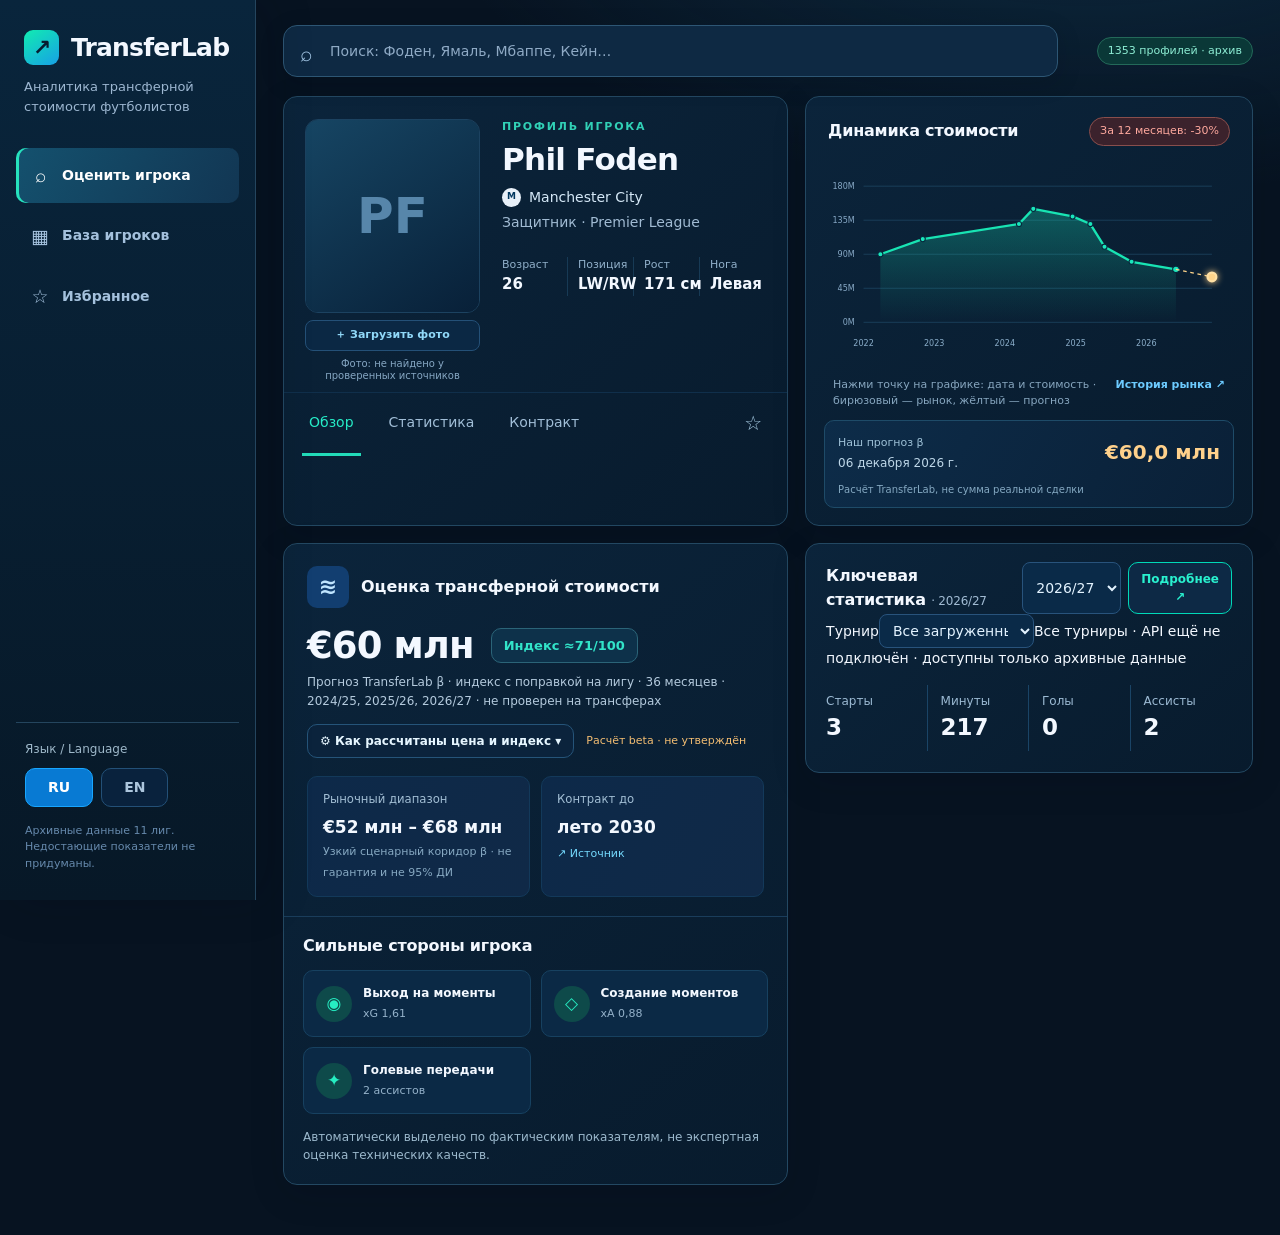
==== commit 6378a4a7: "Build TransferLab with latest confirmed stats [skip ci]" ====
--- a/index.html
+++ b/index.html
@@ -310,7 +310,7 @@
         </section>
         <section class="panel">
           <div class="stats-body"><div class="section-head" style="margin:0"><h2 class="panel-title"><span data-i="keyStats">Ключевая статистика</span> <span id="statSeason" class="muted" style="font-size:12px;font-weight:450">· 2026/27</span></h2><div style="display:flex;gap:7px"><select id="seasonSelect" class="chart-switch"><option value="2026/27">2026/27</option><option value="2025/26">2025/26</option><option value="2024/25">2024/25</option></select><button class="btn teal sm" id="detailsButton"><span data-i="details">Подробнее</span> ↗</button></div></div>
-            <div class="stat-grid"><div><small data-i="starts">Старты</small><strong id="statStarts">—</strong></div><div><small data-i="minutes">Минуты</small><strong id="statMinutes">—</strong></div><div><small data-i="goals">Голы</small><strong id="statGoals">—</strong></div><div><small data-i="assists">Ассисты</small><strong id="statAssists">—</strong></div></div>
+            <div class="competition-toolbar"><label for="competitionSelect">Турнир</label><select id="competitionSelect" class="chart-switch" aria-label="Выбор турнира"><option value="all">Все загруженные турниры</option></select><span id="competitionStatus" class="competition-status">Статистика турниров пока не загружена</span></div><div class="stat-grid"><div><small data-i="starts">Старты</small><strong id="statStarts">—</strong></div><div><small data-i="minutes">Минуты</small><strong id="statMinutes">—</strong></div><div><small data-i="goals">Голы</small><strong id="statGoals">—</strong></div><div><small data-i="assists">Ассисты</small><strong id="statAssists">—</strong></div></div>
             <div class="multi-season" id="multiSeason" hidden aria-label="Статистика последних трёх сезонов"></div>
             <div class="data-freshness">◉ <a id="statSourceLink" href="#" target="_blank" rel="noopener noreferrer" hidden>↗ Источник статистики</a> <span id="statsSourceCaption">Срез GW6 · FPL Core Insights</span><span id="profileSeasonHealth" class="profile-data-years"></span></div>
           </div>
@@ -329,7 +329,7 @@
     <section id="viewFavorites" class="hidden"><div class="eyebrow">TRANSFERLAB PERSONAL</div><h1 data-i="favoritesTitle">Избранные игроки</h1><p class="muted" data-i="favoritesExplain">Сохраняются в этом браузере без регистрации.</p><div id="favoritesGrid" class="directory"></div></section>
   </main>
 </div>
-<script id="embeddedData" type="application/json">{"players":[{"id":"622758","name":"Aaron Anselmino","web":"Anselmino","team":"Chelsea","pos":"Defender","teamcode":"8","league":"Premier League","season":"2026/27","origin":"FPL registry"},{"id":"472713","name":"Aaron Hickey","web":"Hickey","team":"Brentford","pos":"Defender","teamcode":"94","league":"Premier League","season":"2026/27","origin":"FPL registry"},{"id":"214590","name":"Aaron Wan-Bissaka","web":"Wan-Bissaka","team":"Aston Villa","pos":"Defender","teamcode":"7","league":"Premier League","season":"2026/27","origin":"FPL registry"},{"id":"572584","name":"Abdoul Ouattara","web":"Ouattara","team":"Ipswich Town","pos":"Defender","teamcode":"40","league":"Premier League","season":"2026/27","origin":"FPL registry"},{"id":"578153","name":"Abdukodir Khusanov","web":"Khusanov","team":"Manchester City","pos":"Defender","teamcode":"","league":"Premier League","season":"2026/27","origin":"FPL registry"},{"id":"531442","name":"Abdul Fatawu","web":"Fatawu","team":"Ipswich Town","pos":"Midfielder","teamcode":"40","league":"Premier League","season":"2026/27","origin":"FPL registry"},{"id":"208481","name":"Abdülkadir Ömür","web":"Ömür","team":"Hull City","pos":"Midfielder","teamcode":"88","league":"Premier League","season":"2026/27","origin":"FPL registry"},{"id":"490161","name":"Abu Kamara","web":"Kamara","team":"Hull City","pos":"Midfielder","teamcode":"88","league":"Premier League","season":"2026/27","origin":"FPL registry"},{"id":"499300","name":"Adam Aznou","web":"Aznou","team":"Everton","pos":"Defender","teamcode":"11","league":"Premier League","season":"2026/27","origin":"FPL registry"},{"id":"54469","name":"Adam Smith","web":"Smith","team":"Bournemouth","pos":"Defender","teamcode":"91","league":"Premier League","season":"2026/27","origin":"FPL registry"},{"id":"496221","name":"Adam Wharton","web":"Wharton","team":"Crystal Palace","pos":"Midfielder","teamcode":"31","league":"Premier League","season":"2026/27","origin":"FPL registry"},{"id":"494521","name":"Adrien Truffert","web":"Truffert","team":"Bournemouth","pos":"Defender","teamcode":"","league":"Premier League","season":"2026/27","origin":"FPL registry"},{"id":"154043","name":"Ainsley Maitland-Niles","web":"Maitland-Niles","team":"Everton","pos":"Defender","teamcode":"11","league":"Premier League","season":"2026/27","origin":"FPL registry"},{"id":"632794","name":"Aladji Bamba","web":"Bamba","team":"Newcastle United","pos":"Midfielder","teamcode":"4","league":"Premier League","season":"2026/27","origin":"FPL registry"},{"id":"493105","name":"Alejandro Garnacho","web":"Garnacho","team":"Aston Villa","pos":"Midfielder","teamcode":"7","league":"Premier League","season":"2026/27","origin":"FPL registry"},{"id":"97846","name":"Alex Cairns","web":"Cairns","team":"Leeds United","pos":"Goalkeeper","teamcode":"2","league":"Premier League","season":"2026/27","origin":"FPL registry"},{"id":"153133","name":"Alex Iwobi","web":"Iwobi","team":"Fulham","pos":"Midfielder","teamcode":"","league":"Premier League","season":"2026/27","origin":"FPL registry"},{"id":"545477","name":"Alex Murphy","web":"Murphy","team":"Newcastle United","pos":"Defender","teamcode":"4","league":"Premier League","season":"2026/27","origin":"FPL registry"},{"id":"112520","name":"Alex Palmer","web":"Palmer","team":"Ipswich Town","pos":"Goalkeeper","teamcode":"40","league":"Premier League","season":"2026/27","origin":"FPL registry"},{"id":"503139","name":"Alex Scott","web":"Scott","team":"Bournemouth","pos":"Midfielder","teamcode":"","league":"Premier League","season":"2026/27","origin":"FPL registry"},{"id":"614574","name":"Alex Tóth","web":"Tóth","team":"Bournemouth","pos":"Midfielder","teamcode":"91","league":"Premier League","season":"2026/27","origin":"FPL registry"},{"id":"219168","name":"Alexander Isak","web":"Isak","team":"Liverpool","pos":"Forward","teamcode":"","league":"Premier League","season":"2026/27","origin":"FPL registry"},{"id":"243016","name":"Alexis Mac Allister","web":"Mac Allister","team":"Liverpool","pos":"Midfielder","teamcode":"","league":"Premier League","season":"2026/27","origin":"FPL registry"},{"id":"592740","name":"Alfie Cresswell","web":"Cresswell","team":"Leeds United","pos":"Midfielder","teamcode":"2","league":"Premier League","season":"2026/27","origin":"FPL registry"},{"id":"505079","name":"Alfie McNally","web":"McNally","team":"Fulham","pos":"Goalkeeper","teamcode":"54","league":"Premier League","season":"2026/27","origin":"FPL registry"},{"id":"462387","name":"Ali Al-Hamadi","web":"Al-Hamadi","team":"Ipswich Town","pos":"Forward","teamcode":"40","league":"Premier League","season":"2026/27","origin":"FPL registry"},{"id":"116535","name":"Alisson Becker","web":"A.Becker","team":"Liverpool","pos":"Goalkeeper","teamcode":"","league":"Premier League","season":"2026/27","origin":"FPL registry"},{"id":"624777","name":"Allan Andrade","web":"Andrade","team":"Manchester City","pos":"Midfielder","teamcode":"43","league":"Premier League","season":"2026/27","origin":"FPL registry"},{"id":"451302","name":"Altay Bayındır","web":"Bayındır","team":"Manchester United","pos":"Goalkeeper","teamcode":"1","league":"Premier League","season":"2026/27","origin":"FPL registry"},{"id":"653481","name":"Alysson","web":"Alysson","team":"Aston Villa","pos":"Midfielder","teamcode":"7","league":"Premier League","season":"2026/27","origin":"FPL registry"},{"id":"493250","name":"Amad Diallo","web":"Amad","team":"Manchester United","pos":"Midfielder","teamcode":"","league":"Premier League","season":"2026/27","origin":"FPL registry"},{"id":"449871","name":"Amadou Onana","web":"Onana","team":"Aston Villa","pos":"Midfielder","teamcode":"","league":"Premier League","season":"2026/27","origin":"FPL registry"},{"id":"463726","name":"Amar Dedić","web":"Dedić","team":"Newcastle United","pos":"Defender","teamcode":"4","league":"Premier League","season":"2026/27","origin":"FPL registry"},{"id":"519324","name":"Amario Cozier-Duberry","web":"Cozier-Duberry","team":"Brighton & Hove Albion","pos":"Midfielder","teamcode":"36","league":"Premier League","season":"2026/27","origin":"FPL registry"},{"id":"489888","name":"Amine Adli","web":"Adli","team":"Bournemouth","pos":"Midfielder","teamcode":"91","league":"Premier League","season":"2026/27","origin":"FPL registry"},{"id":"570794","name":"Anan Khalaili","web":"Khalaili","team":"Crystal Palace","pos":"Defender","teamcode":"31","league":"Premier League","season":"2026/27","origin":"FPL registry"},{"id":"122798","name":"Andrew Robertson","web":"Robertson","team":"Tottenham Hotspur","pos":"Defender","teamcode":"6","league":"Premier League","season":"2026/27","origin":"FPL registry"},{"id":"532605","name":"Andrey Santos","web":"Santos","team":"Manchester United","pos":"Midfielder","teamcode":"1","league":"Premier League","season":"2026/27","origin":"FPL registry"},{"id":"606798","name":"Andrés García","web":"García","team":"Aston Villa","pos":"Defender","teamcode":"7","league":"Premier League","season":"2026/27","origin":"FPL registry"},{"id":"232457","name":"Anis Mehmeti","web":"Mehmeti","team":"Ipswich Town","pos":"Midfielder","teamcode":"40","league":"Premier League","season":"2026/27","origin":"FPL registry"},{"id":"449434","name":"Anthony Elanga","web":"Elanga","team":"Newcastle United","pos":"Midfielder","teamcode":"4","league":"Premier League","season":"2026/27","origin":"FPL registry"},{"id":"232571","name":"Anthony Patterson","web":"Patterson","team":"Sunderland","pos":"Goalkeeper","teamcode":"56","league":"Premier League","season":"2026/27","origin":"FPL registry"},{"id":"437730","name":"Antoine Semenyo","web":"Semenyo","team":"Manchester City","pos":"Midfielder","teamcode":"","league":"Premier League","season":"2026/27","origin":"FPL registry"},{"id":"466525","name":"Anton Stach","web":"Stach","team":"Leeds United","pos":"Midfielder","teamcode":"2","league":"Premier League","season":"2026/27","origin":"FPL registry"},{"id":"169528","name":"Antonee Robinson","web":"Robinson","team":"Fulham","pos":"Defender","teamcode":"","league":"Premier League","season":"2026/27","origin":"FPL registry"},{"id":"543295","name":"Antoni Milambo","web":"Milambo","team":"Brentford","pos":"Midfielder","teamcode":"94","league":"Premier League","season":"2026/27","origin":"FPL registry"},{"id":"485055","name":"Antonín Kinský","web":"Kinský","team":"Tottenham Hotspur","pos":"Goalkeeper","teamcode":"6","league":"Premier League","season":"2026/27","origin":"FPL registry"},{"id":"483067","name":"António Silva","web":"Silva","team":"Bournemouth","pos":"Defender","teamcode":"91","league":"Premier League","season":"2026/27","origin":"FPL registry"},{"id":"248056","name":"Ao Tanaka","web":"Tanaka","team":"Leeds United","pos":"Midfielder","teamcode":"2","league":"Premier League","season":"2026/27","origin":"FPL registry"},{"id":"547701","name":"Archie Gray","web":"Gray","team":"Tottenham Hotspur","pos":"Midfielder","teamcode":"6","league":"Premier League","season":"2026/27","origin":"FPL registry"},{"id":"586268","name":"Armin Pecsi","web":"Pecsi","team":"Liverpool","pos":"Goalkeeper","teamcode":"14","league":"Premier League","season":"2026/27","origin":"FPL registry"},{"id":"465680","name":"Arnaud Kalimuendo","web":"Kalimuendo","team":"Nottingham Forest","pos":"Forward","teamcode":"17","league":"Premier League","season":"2026/27","origin":"FPL registry"},{"id":"105717","name":"Arthur Masuaku","web":"Masuaku","team":"Sunderland","pos":"Defender","teamcode":"56","league":"Premier League","season":"2026/27","origin":"FPL registry"},{"id":"548308","name":"Ashley Phillips","web":"Phillips","team":"Tottenham Hotspur","pos":"Defender","teamcode":"6","league":"Premier League","season":"2026/27","origin":"FPL registry"},{"id":"539142","name":"Aurèle Amenda","web":"Amenda","team":"Coventry City","pos":"Defender","teamcode":"9","league":"Premier League","season":"2026/27","origin":"FPL registry"},{"id":"220362","name":"Axel Disasi","web":"Disasi","team":"Crystal Palace","pos":"Defender","teamcode":"31","league":"Premier League","season":"2026/27","origin":"FPL registry"},{"id":"606745","name":"Ayden Heaven","web":"Heaven","team":"Manchester United","pos":"Defender","teamcode":"1","league":"Premier League","season":"2026/27","origin":"FPL registry"},{"id":"637238","name":"Ayyoub Bouaddi","web":"Bouaddi","team":"Manchester City","pos":"Midfielder","teamcode":"43","league":"Premier League","season":"2026/27","origin":"FPL registry"},{"id":"241117","name":"Azor Matusiwa","web":"Matusiwa","team":"Ipswich Town","pos":"Midfielder","teamcode":"40","league":"Premier League","season":"2026/27","origin":"FPL registry"},{"id":"242882","name":"Bafodé Diakité","web":"Diakité","team":"Bournemouth","pos":"Defender","teamcode":"91","league":"Premier League","season":"2026/27","origin":"FPL registry"},{"id":"489639","name":"Bart Verbruggen","web":"Verbruggen","team":"Brighton & Hove Albion","pos":"Goalkeeper","teamcode":"","league":"Premier League","season":"2026/27","origin":"FPL registry"},{"id":"611665","name":"Bazoumana Touré","web":"Touré","team":"Newcastle United","pos":"Midfielder","teamcode":"4","league":"Premier League","season":"2026/27","origin":"FPL registry"},{"id":"172850","name":"Ben Chilwell","web":"Chilwell","team":"Crystal Palace","pos":"Defender","teamcode":"31","league":"Premier League","season":"2026/27","origin":"FPL registry"},{"id":"115556","name":"Ben Davies","web":"Davies","team":"Tottenham Hotspur","pos":"Defender","teamcode":"6","league":"Premier League","season":"2026/27","origin":"FPL registry"},{"id":"496208","name":"Ben Gannon-Doak","web":"Gannon-Doak","team":"Bournemouth","pos":"Midfielder","teamcode":"91","league":"Premier League","season":"2026/27","origin":"FPL registry"},{"id":"222018","name":"Ben Johnson","web":"Johnson","team":"Ipswich Town","pos":"Defender","teamcode":"40","league":"Premier League","season":"2026/27","origin":"FPL registry"},{"id":"198869","name":"Ben White","web":"White","team":"Arsenal","pos":"Defender","teamcode":"3","league":"Premier League","season":"2026/27","origin":"FPL registry"},{"id":"110690","name":"Ben Wilson","web":"Wilson","team":"Coventry City","pos":"Goalkeeper","teamcode":"9","league":"Premier League","season":"2026/27","origin":"FPL registry"},{"id":"576620","name":"Bendito Mantato","web":"Mantato","team":"Manchester United","pos":"Midfielder","teamcode":"1","league":"Premier League","season":"2026/27","origin":"FPL registry"},{"id":"612534","name":"Benjamin Fredrick","web":"Fredrick","team":"Brentford","pos":"Defender","teamcode":"94","league":"Premier League","season":"2026/27","origin":"FPL registry"},{"id":"86873","name":"Benjamin Lecomte","web":"Lecomte","team":"Fulham","pos":"Goalkeeper","teamcode":"54","league":"Premier League","season":"2026/27","origin":"FPL registry"},{"id":"485711","name":"Benjamin Šeško","web":"Šeško","team":"Manchester United","pos":"Forward","teamcode":"1","league":"Premier League","season":"2026/27","origin":"FPL registry"},{"id":"242880","name":"Benoît Badiashile","web":"Badiashile","team":"Chelsea","pos":"Defender","teamcode":"8","league":"Premier League","season":"2026/27","origin":"FPL registry"},{"id":"80201","name":"Bernd Leno","web":"Leno","team":"Fulham","pos":"Goalkeeper","teamcode":"","league":"Premier League","season":"2026/27","origin":"FPL registry"},{"id":"486385","name":"Beto","web":"Beto","team":"Everton","pos":"Forward","teamcode":"","league":"Premier League","season":"2026/27","origin":"FPL registry"},{"id":"461102","name":"Bobby Thomas","web":"Thomas","team":"Coventry City","pos":"Defender","teamcode":"9","league":"Premier League","season":"2026/27","origin":"FPL registry"},{"id":"218364","name":"Borna Sosa","web":"Sosa","team":"Crystal Palace","pos":"Defender","teamcode":"31","league":"Premier League","season":"2026/27","origin":"FPL registry"},{"id":"226944","name":"Boubacar Kamara","web":"Kamara","team":"Aston Villa","pos":"Midfielder","teamcode":"7","league":"Premier League","season":"2026/27","origin":"FPL registry"},{"id":"482616","name":"Bradley Barcola","web":"Barcola","team":"Liverpool","pos":"Midfielder","teamcode":"14","league":"Premier League","season":"2026/27","origin":"FPL registry"},{"id":"645618","name":"Bradley Burrowes","web":"Burrowes","team":"Aston Villa","pos":"Midfielder","teamcode":"7","league":"Premier League","season":"2026/27","origin":"FPL registry"},{"id":"629068","name":"Braiden Graham","web":"Graham","team":"Everton","pos":"Midfielder","teamcode":"11","league":"Premier League","season":"2026/27","origin":"FPL registry"},{"id":"214572","name":"Brandon Austin","web":"Austin","team":"Tottenham Hotspur","pos":"Goalkeeper","teamcode":"6","league":"Premier League","season":"2026/27","origin":"FPL registry"},{"id":"230730","name":"Brandon Thomas-Asante","web":"Thomas-Asante","team":"Coventry City","pos":"Forward","teamcode":"9","league":"Premier League","season":"2026/27","origin":"FPL registry"},{"id":"427637","name":"Brenden Aaronson","web":"Aaronson","team":"Leeds United","pos":"Midfielder","teamcode":"2","league":"Premier League","season":"2026/27","origin":"FPL registry"},{"id":"242898","name":"Brennan Johnson","web":"Johnson","team":"Everton","pos":"Midfielder","teamcode":"11","league":"Premier League","season":"2026/27","origin":"FPL registry"},{"id":"441264","name":"Brian Brobbey","web":"Brobbey","team":"Sunderland","pos":"Forward","teamcode":"56","league":"Premier League","season":"2026/27","origin":"FPL registry"},{"id":"690838","name":"Brian Madjo","web":"Madjo","team":"Aston Villa","pos":"Forward","teamcode":"7","league":"Premier League","season":"2026/27","origin":"FPL registry"},{"id":"496181","name":"Brooke Norton-Cuffy","web":"Norton-Cuffy","team":"Hull City","pos":"Defender","teamcode":"88","league":"Premier League","season":"2026/27","origin":"FPL registry"},{"id":"141746","name":"Bruno Fernandes","web":"B.Fernandes","team":"Manchester United","pos":"Midfielder","teamcode":"","league":"Premier League","season":"2026/27","origin":"FPL registry"},{"id":"208706","name":"Bruno Guimarães","web":"Guimarães","team":"Arsenal","pos":"Midfielder","teamcode":"3","league":"Premier League","season":"2026/27","origin":"FPL registry"},{"id":"446008","name":"Bryan Mbeumo","web":"Mbeumo","team":"Manchester United","pos":"Midfielder","teamcode":"","league":"Premier League","season":"2026/27","origin":"FPL registry"},{"id":"223340","name":"Bukayo Saka","web":"Saka","team":"Arsenal","pos":"Midfielder","teamcode":"","league":"Premier League","season":"2026/27","origin":"FPL registry"},{"id":"661888","name":"Caleb Yirenkyi","web":"Yirenkyi","team":"Coventry City","pos":"Midfielder","teamcode":"9","league":"Premier League","season":"2026/27","origin":"FPL registry"},{"id":"209046","name":"Callum Hudson-Odoi","web":"Hudson-Odoi","team":"Nottingham Forest","pos":"Midfielder","teamcode":"17","league":"Premier League","season":"2026/27","origin":"FPL registry"},{"id":"499726","name":"Callum Olusesi","web":"Olusesi","team":"Tottenham Hotspur","pos":"Midfielder","teamcode":"6","league":"Premier League","season":"2026/27","origin":"FPL registry"},{"id":"75115","name":"Callum Wilson","web":"Wilson","team":"Brentford","pos":"Forward","teamcode":"94","league":"Premier League","season":"2026/27","origin":"FPL registry"},{"id":"232892","name":"Calvin Bassey","web":"Bassey","team":"Fulham","pos":"Defender","teamcode":"54","league":"Premier League","season":"2026/27","origin":"FPL registry"},{"id":"489580","name":"Calvin Ramsay","web":"Ramsay","team":"Liverpool","pos":"Defender","teamcode":"14","league":"Premier League","season":"2026/27","origin":"FPL registry"},{"id":"524180","name":"Cameron Humphreys","web":"Humphreys","team":"Ipswich Town","pos":"Midfielder","teamcode":"40","league":"Premier League","season":"2026/27","origin":"FPL registry"},{"id":"200720","name":"Caoimhín Kelleher","web":"Kelleher","team":"Brentford","pos":"Goalkeeper","teamcode":"94","league":"Premier League","season":"2026/27","origin":"FPL registry"},{"id":"472739","name":"Carl Rushworth","web":"Rushworth","team":"Coventry City","pos":"Goalkeeper","teamcode":"9","league":"Premier League","season":"2026/27","origin":"FPL registry"},{"id":"502697","name":"Carlos Alcaraz","web":"Alcaraz","team":"Everton","pos":"Midfielder","teamcode":"11","league":"Premier League","season":"2026/27","origin":"FPL registry"},{"id":"535301","name":"Carlos Baleba","web":"Baleba","team":"Manchester United","pos":"Midfielder","teamcode":"1","league":"Premier League","season":"2026/27","origin":"FPL registry"},{"id":"661800","name":"Cathal McCarthy","web":"McCarthy","team":"Hull City","pos":"Defender","teamcode":"88","league":"Premier League","season":"2026/27","origin":"FPL registry"},{"id":"515621","name":"Chadi Riad","web":"Riad","team":"Crystal Palace","pos":"Defender","teamcode":"31","league":"Premier League","season":"2026/27","origin":"FPL registry"},{"id":"647850","name":"Charalampos Kostoulas","web":"Kostoulas","team":"Brighton & Hove Albion","pos":"Forward","teamcode":"36","league":"Premier League","season":"2026/27","origin":"FPL registry"},{"id":"501902","name":"Charlie Hughes","web":"Hughes","team":"Hull City","pos":"Defender","teamcode":"88","league":"Premier League","season":"2026/27","origin":"FPL registry"},{"id":"438464","name":"Cheick Doucouré","web":"Doucouré","team":"Crystal Palace","pos":"Midfielder","teamcode":"31","league":"Premier League","season":"2026/27","origin":"FPL registry"},{"id":"549912","name":"Chemsdine Talbi","web":"Talbi","team":"Sunderland","pos":"Midfielder","teamcode":"56","league":"Premier League","season":"2026/27","origin":"FPL registry"},{"id":"596047","name":"Chido Obi","web":"Obi","team":"Manchester United","pos":"Forward","teamcode":"1","league":"Premier League","season":"2026/27","origin":"FPL registry"},{"id":"229164","name":"Chiedozie Ogbene","web":"Ogbene","team":"Ipswich Town","pos":"Midfielder","teamcode":"40","league":"Premier League","season":"2026/27","origin":"FPL registry"},{"id":"427623","name":"Chris Richards","web":"Richards","team":"Crystal Palace","pos":"Defender","teamcode":"31","league":"Premier League","season":"2026/27","origin":"FPL registry"},{"id":"554197","name":"Chris Rigg","web":"Rigg","team":"Sunderland","pos":"Midfielder","teamcode":"56","league":"Premier League","season":"2026/27","origin":"FPL registry"},{"id":"60689","name":"Chris Wood","web":"Wood","team":"Nottingham Forest","pos":"Forward","teamcode":"17","league":"Premier League","season":"2026/27","origin":"FPL registry"},{"id":"660392","name":"Christantus Uche","web":"Uche","team":"Crystal Palace","pos":"Forward","teamcode":"31","league":"Premier League","season":"2026/27","origin":"FPL registry"},{"id":"128295","name":"Christian Nørgaard","web":"Nørgaard","team":"Everton","pos":"Midfielder","teamcode":"11","league":"Premier League","season":"2026/27","origin":"FPL registry"},{"id":"108813","name":"Christian Walton","web":"Walton","team":"Ipswich Town","pos":"Goalkeeper","teamcode":"40","league":"Premier League","season":"2026/27","origin":"FPL registry"},{"id":"647839","name":"Christos Mouzakitis","web":"Mouzakitis","team":"Hull City","pos":"Midfielder","teamcode":"88","league":"Premier League","season":"2026/27","origin":"FPL registry"},{"id":"439509","name":"Christos Tzolis","web":"Tzolis","team":"Arsenal","pos":"Midfielder","teamcode":"3","league":"Premier League","season":"2026/27","origin":"FPL registry"},{"id":"147675","name":"Chuba Akpom","web":"Akpom","team":"Ipswich Town","pos":"Forward","teamcode":"40","league":"Premier League","season":"2026/27","origin":"FPL registry"},{"id":"575204","name":"Claudio Echeverri","web":"Echeverri","team":"Manchester City","pos":"Midfielder","teamcode":"43","league":"Premier League","season":"2026/27","origin":"FPL registry"},{"id":"433590","name":"Cody Drameh","web":"Drameh","team":"Hull City","pos":"Defender","teamcode":"","league":"Premier League","season":"2026/27","origin":"FPL registry"},{"id":"243298","name":"Cody Gakpo","web":"Gakpo","team":"Liverpool","pos":"Midfielder","teamcode":"","league":"Premier League","season":"2026/27","origin":"FPL registry"},{"id":"244851","name":"Cole Palmer","web":"Palmer","team":"Chelsea","pos":"Midfielder","teamcode":"","league":"Premier League","season":"2026/27","origin":"FPL registry"},{"id":"492777","name":"Conor Bradley","web":"Bradley","team":"Liverpool","pos":"Defender","teamcode":"14","league":"Premier League","season":"2026/27","origin":"FPL registry"},{"id":"232787","name":"Conor Gallagher","web":"Gallagher","team":"Tottenham Hotspur","pos":"Midfielder","teamcode":"6","league":"Premier League","season":"2026/27","origin":"FPL registry"},{"id":"451490","name":"Costinha","web":"Costinha","team":"Brighton & Hove Albion","pos":"Defender","teamcode":"36","league":"Premier League","season":"2026/27","origin":"FPL registry"},{"id":"500040","name":"Cristhian Mosquera","web":"Mosquera","team":"Arsenal","pos":"Defender","teamcode":"3","league":"Premier League","season":"2026/27","origin":"FPL registry"},{"id":"221632","name":"Cristian Romero","web":"Romero","team":"Tottenham Hotspur","pos":"Defender","teamcode":"6","league":"Premier League","season":"2026/27","origin":"FPL registry"},{"id":"206915","name":"Curtis Jones","web":"Jones","team":"Liverpool","pos":"Midfielder","teamcode":"14","league":"Premier League","season":"2026/27","origin":"FPL registry"},{"id":"183015","name":"Cédric Kipré","web":"Kipré","team":"Ipswich Town","pos":"Defender","teamcode":"40","league":"Premier League","season":"2026/27","origin":"FPL registry"},{"id":"571779","name":"César Palacios","web":"Palacios","team":"Fulham","pos":"Midfielder","teamcode":"54","league":"Premier League","season":"2026/27","origin":"FPL registry"},{"id":"209400","name":"Daichi Kamada","web":"Kamada","team":"Crystal Palace","pos":"Midfielder","teamcode":"31","league":"Premier League","season":"2026/27","origin":"FPL registry"},{"id":"442967","name":"Daizen Maeda","web":"Maeda","team":"Ipswich Town","pos":"Midfielder","teamcode":"40","league":"Premier League","season":"2026/27","origin":"FPL registry"},{"id":"79602","name":"Dan Bentley","web":"Bentley","team":"Coventry City","pos":"Goalkeeper","teamcode":"9","league":"Premier League","season":"2026/27","origin":"FPL registry"},{"id":"78916","name":"Dan Burn","web":"Burn","team":"Newcastle United","pos":"Defender","teamcode":"4","league":"Premier League","season":"2026/27","origin":"FPL registry"},{"id":"456512","name":"Dan Ndoye","web":"Ndoye","team":"Nottingham Forest","pos":"Midfielder","teamcode":"17","league":"Premier League","season":"2026/27","origin":"FPL registry"},{"id":"490145","name":"Dane Scarlett","web":"Scarlett","team":"Tottenham Hotspur","pos":"Forward","teamcode":"6","league":"Premier League","season":"2026/27","origin":"FPL registry"},{"id":"533463","name":"Dango Ouattara","web":"Ouattara","team":"Brentford","pos":"Midfielder","teamcode":"94","league":"Premier League","season":"2026/27","origin":"FPL registry"},{"id":"223827","name":"Daniel Ballard","web":"Ballard","team":"Sunderland","pos":"Defender","teamcode":"56","league":"Premier League","season":"2026/27","origin":"FPL registry"},{"id":"200617","name":"Daniel James","web":"James","team":"Leeds United","pos":"Midfielder","teamcode":"2","league":"Premier League","season":"2026/27","origin":"FPL registry"},{"id":"523700","name":"Daniel Jebbison","web":"Jebbison","team":"Bournemouth","pos":"Forward","teamcode":"91","league":"Premier League","season":"2026/27","origin":"FPL registry"},{"id":"247348","name":"Daniel Muñoz","web":"Muñoz","team":"Nottingham Forest","pos":"Defender","teamcode":"17","league":"Premier League","season":"2026/27","origin":"FPL registry"},{"id":"50175","name":"Danny Welbeck","web":"Welbeck","team":"Brighton & Hove Albion","pos":"Forward","teamcode":"","league":"Premier League","season":"2026/27","origin":"FPL registry"},{"id":"216616","name":"Dara O'Shea","web":"O'Shea","team":"Ipswich Town","pos":"Defender","teamcode":"40","league":"Premier League","season":"2026/27","origin":"FPL registry"},{"id":"470294","name":"Darko Gyabi","web":"Gyabi","team":"Hull City","pos":"Midfielder","teamcode":"88","league":"Premier League","season":"2026/27","origin":"FPL registry"},{"id":"176420","name":"Darnell Furlong","web":"Furlong","team":"Ipswich Town","pos":"Defender","teamcode":"40","league":"Premier League","season":"2026/27","origin":"FPL registry"},{"id":"533646","name":"Darío Osorio","web":"Osorio","team":"Crystal Palace","pos":"Midfielder","teamcode":"31","league":"Premier League","season":"2026/27","origin":"FPL registry"},{"id":"442299","name":"David Affengruber","web":"Affengruber","team":"Fulham","pos":"Defender","teamcode":"54","league":"Premier League","season":"2026/27","origin":"FPL registry"},{"id":"213292","name":"David Akintola","web":"Akintola","team":"Hull City","pos":"Midfielder","teamcode":"88","league":"Premier League","season":"2026/27","origin":"FPL registry"},{"id":"111317","name":"David Brooks","web":"Brooks","team":"Bournemouth","pos":"Midfielder","teamcode":"91","league":"Premier League","season":"2026/27","origin":"FPL registry"},{"id":"50093","name":"David Button","web":"Button","team":"Ipswich Town","pos":"Goalkeeper","teamcode":"40","league":"Premier League","season":"2026/27","origin":"FPL registry"},{"id":"154561","name":"David Raya","web":"Raya","team":"Arsenal","pos":"Goalkeeper","teamcode":"","league":"Premier League","season":"2026/27","origin":"FPL registry"},{"id":"638411","name":"Dayann Méthalie","web":"Méthalie","team":"Sunderland","pos":"Defender","teamcode":"56","league":"Premier League","season":"2026/27","origin":"FPL registry"},{"id":"172649","name":"Dean Henderson","web":"Henderson","team":"Crystal Palace","pos":"Goalkeeper","teamcode":"31","league":"Premier League","season":"2026/27","origin":"FPL registry"},{"id":"204480","name":"Declan Rice","web":"Rice","team":"Arsenal","pos":"Midfielder","teamcode":"","league":"Premier League","season":"2026/27","origin":"FPL registry"},{"id":"445044","name":"Dejan Kulusevski","web":"Kulusevski","team":"Tottenham Hotspur","pos":"Midfielder","teamcode":"6","league":"Premier League","season":"2026/27","origin":"FPL registry"},{"id":"487053","name":"Destiny Udogie","web":"Udogie","team":"Tottenham Hotspur","pos":"Defender","teamcode":"6","league":"Premier League","season":"2026/27","origin":"FPL registry"},{"id":"550090","name":"Diego Coppola","web":"Coppola","team":"Brighton & Hove Albion","pos":"Defender","teamcode":"36","league":"Premier League","season":"2026/27","origin":"FPL registry"},{"id":"514254","name":"Diego Gómez","web":"Gómez","team":"Brighton & Hove Albion","pos":"Midfielder","teamcode":"36","league":"Premier League","season":"2026/27","origin":"FPL registry"},{"id":"476887","name":"Dilane Bakwa","web":"Bakwa","team":"Nottingham Forest","pos":"Midfielder","teamcode":"17","league":"Premier League","season":"2026/27","origin":"FPL registry"},{"id":"167825","name":"Dillon Phillips","web":"Phillips","team":"Hull City","pos":"Goalkeeper","teamcode":"88","league":"Premier League","season":"2026/27","origin":"FPL registry"},{"id":"216051","name":"Diogo Dalot","web":"Dalot","team":"Manchester United","pos":"Defender","teamcode":"1","league":"Premier League","season":"2026/27","origin":"FPL registry"},{"id":"590039","name":"Divine Mukasa","web":"Mukasa","team":"Manchester City","pos":"Midfielder","teamcode":"43","league":"Premier League","season":"2026/27","origin":"FPL registry"},{"id":"232859","name":"Djed Spence","web":"Spence","team":"Tottenham Hotspur","pos":"Defender","teamcode":"6","league":"Premier League","season":"2026/27","origin":"FPL registry"},{"id":"177815","name":"Dominic Calvert-Lewin","web":"Calvert-Lewin","team":"Leeds United","pos":"Forward","teamcode":"2","league":"Premier League","season":"2026/27","origin":"FPL registry"},{"id":"154566","name":"Dominic Solanke","web":"Solanke","team":"Tottenham Hotspur","pos":"Forward","teamcode":"6","league":"Premier League","season":"2026/27","origin":"FPL registry"},{"id":"424876","name":"Dominik Szoboszlai","web":"Szoboszlai","team":"Liverpool","pos":"Midfielder","teamcode":"","league":"Premier League","season":"2026/27","origin":"FPL registry"},{"id":"433154","name":"Dwight McNeil","web":"McNeil","team":"Crystal Palace","pos":"Midfielder","teamcode":"31","league":"Premier League","season":"2026/27","origin":"FPL registry"},{"id":"491007","name":"Dário Essugo","web":"Essugo","team":"Chelsea","pos":"Midfielder","teamcode":"8","league":"Premier League","season":"2026/27","origin":"FPL registry"},{"id":"232413","name":"Eberechi Eze","web":"Eze","team":"Arsenal","pos":"Midfielder","teamcode":"","league":"Premier League","season":"2026/27","origin":"FPL registry"},{"id":"205533","name":"Eddie Nketiah","web":"Nketiah","team":"Crystal Palace","pos":"Forward","teamcode":"31","league":"Premier League","season":"2026/27","origin":"FPL registry"},{"id":"613804","name":"El Hadji Malick Diouf","web":"Diouf","team":"Brentford","pos":"Defender","teamcode":"94","league":"Premier League","season":"2026/27","origin":"FPL registry"},{"id":"465525","name":"Eliot Matazo","web":"Matazo","team":"Hull City","pos":"Midfielder","teamcode":"88","league":"Premier League","season":"2026/27","origin":"FPL registry"},{"id":"235448","name":"Ellery Balcombe","web":"Balcombe","team":"Brentford","pos":"Goalkeeper","teamcode":"94","league":"Premier League","season":"2026/27","origin":"FPL registry"},{"id":"215379","name":"Elliot Anderson","web":"Anderson","team":"Manchester City","pos":"Midfielder","teamcode":"43","league":"Premier League","season":"2026/27","origin":"FPL registry"},{"id":"608227","name":"Elliot Stroud","web":"Stroud","team":"Hull City","pos":"Midfielder","teamcode":"88","league":"Premier League","season":"2026/27","origin":"FPL registry"},{"id":"218997","name":"Ellis Simms","web":"Simms","team":"Coventry City","pos":"Forward","teamcode":"9","league":"Premier League","season":"2026/27","origin":"FPL registry"},{"id":"543968","name":"Emersonn","web":"Emersonn","team":"Ipswich Town","pos":"Forward","teamcode":"40","league":"Premier League","season":"2026/27","origin":"FPL registry"},{"id":"209289","name":"Emile Smith Rowe","web":"Smith Rowe","team":"Fulham","pos":"Midfielder","teamcode":"","league":"Premier League","season":"2026/27","origin":"FPL registry"},{"id":"195546","name":"Emiliano Buendía","web":"Buendía","team":"Aston Villa","pos":"Midfielder","teamcode":"7","league":"Premier League","season":"2026/27","origin":"FPL registry"},{"id":"98980","name":"Emiliano Martínez","web":"Martinez","team":"Aston Villa","pos":"Goalkeeper","teamcode":"","league":"Premier League","season":"2026/27","origin":"FPL registry"},{"id":"503037","name":"Emmanuel Emegha","web":"Emegha","team":"Chelsea","pos":"Forward","teamcode":"8","league":"Premier League","season":"2026/27","origin":"FPL registry"},{"id":"168636","name":"Enes Ünal","web":"Ünal","team":"Bournemouth","pos":"Forward","teamcode":"91","league":"Premier League","season":"2026/27","origin":"FPL registry"},{"id":"500957","name":"Enis Destan","web":"Destan","team":"Hull City","pos":"Forward","teamcode":"88","league":"Premier League","season":"2026/27","origin":"FPL registry"},{"id":"448047","name":"Enzo Fernández","web":"Fernández","team":"Manchester City","pos":"Midfielder","teamcode":"43","league":"Premier League","season":"2026/27","origin":"FPL registry"},{"id":"484420","name":"Enzo Le Fée","web":"Fée","team":"Sunderland","pos":"Midfielder","teamcode":"56","league":"Premier League","season":"2026/27","origin":"FPL registry"},{"id":"241293","name":"Ephron Mason-Clark","web":"Mason-Clark","team":"Coventry City","pos":"Midfielder","teamcode":"9","league":"Premier League","season":"2026/27","origin":"FPL registry"},{"id":"223094","name":"Erling Haaland","web":"Haaland","team":"Manchester City","pos":"Forward","teamcode":"","league":"Premier League","season":"2026/27","origin":"FPL registry"},{"id":"624773","name":"Estêvão","web":"Estêvão","team":"Chelsea","pos":"Midfielder","teamcode":"","league":"Premier League","season":"2026/27","origin":"FPL registry"},{"id":"199598","name":"Ethan Ampadu","web":"Ampadu","team":"Leeds United","pos":"Midfielder","teamcode":"2","league":"Premier League","season":"2026/27","origin":"FPL registry"},{"id":"499175","name":"Ethan Nwaneri","web":"Nwaneri","team":"Arsenal","pos":"Midfielder","teamcode":"","league":"Premier League","season":"2026/27","origin":"FPL registry"},{"id":"231065","name":"Ethan Pinnock","web":"Pinnock","team":"Coventry City","pos":"Defender","teamcode":"9","league":"Premier League","season":"2026/27","origin":"FPL registry"},{"id":"487117","name":"Evan Ferguson","web":"Ferguson","team":"Brighton & Hove Albion","pos":"Forward","teamcode":"36","league":"Premier League","season":"2026/27","origin":"FPL registry"},{"id":"444102","name":"Evanilson","web":"Evanilson","team":"Bournemouth","pos":"Forward","teamcode":"","league":"Premier League","season":"2026/27","origin":"FPL registry"},{"id":"485337","name":"Evann Guessand","web":"Guessand","team":"Crystal Palace","pos":"Midfielder","teamcode":"31","league":"Premier League","season":"2026/27","origin":"FPL registry"},{"id":"554578","name":"Ewen Jaouen","web":"Jaouen","team":"Newcastle United","pos":"Goalkeeper","teamcode":"4","league":"Premier League","season":"2026/27","origin":"FPL registry"},{"id":"218543","name":"Exequiel Palacios","web":"Palacios","team":"Ipswich Town","pos":"Midfielder","teamcode":"40","league":"Premier League","season":"2026/27","origin":"FPL registry"},{"id":"199798","name":"Ezri Konsa","web":"Konsa","team":"Aston Villa","pos":"Defender","teamcode":"","league":"Premier League","season":"2026/27","origin":"FPL registry"},{"id":"119471","name":"Fabian Schär","web":"Schär","team":"Newcastle United","pos":"Defender","teamcode":"4","league":"Premier League","season":"2026/27","origin":"FPL registry"},{"id":"536916","name":"Facundo Buonanotte","web":"Buonanotte","team":"Brighton & Hove Albion","pos":"Midfielder","teamcode":"36","league":"Premier League","season":"2026/27","origin":"FPL registry"},{"id":"223541","name":"Federico Chiesa","web":"Chiesa","team":"Liverpool","pos":"Midfielder","teamcode":"14","league":"Premier League","season":"2026/27","origin":"FPL registry"},{"id":"471551","name":"Femi Azeez","web":"Azeez","team":"Brighton & Hove Albion","pos":"Midfielder","teamcode":"36","league":"Premier League","season":"2026/27","origin":"FPL registry"},{"id":"231416","name":"Ferdi Kadıoğlu","web":"F.Kadıoğlu","team":"Brighton & Hove Albion","pos":"Defender","teamcode":"","league":"Premier League","season":"2026/27","origin":"FPL registry"},{"id":"508479","name":"Filip Jörgensen","web":"Jörgensen","team":"Chelsea","pos":"Goalkeeper","teamcode":"8","league":"Premier League","season":"2026/27","origin":"FPL registry"},{"id":"216055","name":"Florentino","web":"Florentino","team":"Ipswich Town","pos":"Midfielder","teamcode":"40","league":"Premier League","season":"2026/27","origin":"FPL registry"},{"id":"494595","name":"Florian Wirtz","web":"Wirtz","team":"Liverpool","pos":"Midfielder","teamcode":"","league":"Premier League","season":"2026/27","origin":"FPL registry"},{"id":"595480","name":"Floyd Samba","web":"Samba","team":"Manchester City","pos":"Midfielder","teamcode":"43","league":"Premier League","season":"2026/27","origin":"FPL registry"},{"id":"428580","name":"Frank Onyeka","web":"Onyeka","team":"Coventry City","pos":"Midfielder","teamcode":"9","league":"Premier League","season":"2026/27","origin":"FPL registry"},{"id":"40383","name":"Fraser Forster","web":"Forster","team":"Bournemouth","pos":"Goalkeeper","teamcode":"91","league":"Premier League","season":"2026/27","origin":"FPL registry"},{"id":"155503","name":"Freddie Woodman","web":"Woodman","team":"Liverpool","pos":"Goalkeeper","teamcode":"14","league":"Premier League","season":"2026/27","origin":"FPL registry"},{"id":"244858","name":"Fábio Carvalho","web":"Carvalho","team":"Brentford","pos":"Midfielder","teamcode":"","league":"Premier League","season":"2026/27","origin":"FPL registry"},{"id":"438098","name":"Fábio Vieira","web":"Vieira","team":"Arsenal","pos":"Midfielder","teamcode":"3","league":"Premier League","season":"2026/27","origin":"FPL registry"},{"id":"243526","name":"Gabriel Gudmundsson","web":"Gudmundsson","team":"Leeds United","pos":"Defender","teamcode":"2","league":"Premier League","season":"2026/27","origin":"FPL registry"},{"id":"205651","name":"Gabriel Jesus","web":"Jesus","team":"Arsenal","pos":"Forward","teamcode":"3","league":"Premier League","season":"2026/27","origin":"FPL registry"},{"id":"226597","name":"Gabriel Magalhães","web":"Gabriel","team":"Arsenal","pos":"Defender","teamcode":"","league":"Premier League","season":"2026/27","origin":"FPL registry"},{"id":"444145","name":"Gabriel Martinelli","web":"Martinelli","team":"Arsenal","pos":"Midfielder","teamcode":"","league":"Premier League","season":"2026/27","origin":"FPL registry"},{"id":"577285","name":"George Hemmings","web":"Hemmings","team":"Aston Villa","pos":"Midfielder","teamcode":"7","league":"Premier League","season":"2026/27","origin":"FPL registry"},{"id":"222625","name":"George Hirst","web":"Hirst","team":"Ipswich Town","pos":"Forward","teamcode":"40","league":"Premier League","season":"2026/27","origin":"FPL registry"},{"id":"684268","name":"George Shepherd","web":"Shepherd","team":"Coventry City","pos":"Midfielder","teamcode":"9","league":"Premier League","season":"2026/27","origin":"FPL registry"},{"id":"463067","name":"Georginio Rutter","web":"Rutter","team":"Brighton & Hove Albion","pos":"Forward","teamcode":"36","league":"Premier League","season":"2026/27","origin":"FPL registry"},{"id":"593117","name":"Geovany Quenda","web":"Quenda","team":"Chelsea","pos":"Midfielder","teamcode":"8","league":"Premier League","season":"2026/27","origin":"FPL registry"},{"id":"106921","name":"Gerónimo Rulli","web":"Rulli","team":"Manchester City","pos":"Goalkeeper","teamcode":"43","league":"Premier League","season":"2026/27","origin":"FPL registry"},{"id":"204936","name":"Gianluigi Donnarumma","web":"Donnarumma","team":"Manchester City","pos":"Goalkeeper","teamcode":"","league":"Premier League","season":"2026/27","origin":"FPL registry"},{"id":"449027","name":"Giorgi Mamardashvili","web":"Mamardashvili","team":"Liverpool","pos":"Goalkeeper","teamcode":"14","league":"Premier League","season":"2026/27","origin":"FPL registry"},{"id":"647681","name":"Giovanni Leoni","web":"Leoni","team":"Liverpool","pos":"Defender","teamcode":"14","league":"Premier League","season":"2026/27","origin":"FPL registry"},{"id":"551466","name":"Gonzalo García","web":"García","team":"Fulham","pos":"Forward","teamcode":"54","league":"Premier League","season":"2026/27","origin":"FPL registry"},{"id":"84450","name":"Granit Xhaka","web":"Xhaka","team":"Sunderland","pos":"Midfielder","teamcode":"56","league":"Premier League","season":"2026/27","origin":"FPL registry"},{"id":"184254","name":"Guglielmo Vicario","web":"Vicario","team":"Tottenham Hotspur","pos":"Goalkeeper","teamcode":"6","league":"Premier League","season":"2026/27","origin":"FPL registry"},{"id":"196100","name":"Gustavo Hamer","web":"Hamer","team":"Coventry City","pos":"Midfielder","teamcode":"9","league":"Premier League","season":"2026/27","origin":"FPL registry"},{"id":"626464","name":"Gustavo Nunes","web":"Nunes","team":"Brentford","pos":"Midfielder","teamcode":"94","league":"Premier League","season":"2026/27","origin":"FPL registry"},{"id":"547027","name":"Habib Diarra","web":"Diarra","team":"Sunderland","pos":"Midfielder","teamcode":"56","league":"Premier League","season":"2026/27","origin":"FPL registry"},{"id":"176412","name":"Haji Wright","web":"Wright","team":"Coventry City","pos":"Forward","teamcode":"9","league":"Premier League","season":"2026/27","origin":"FPL registry"},{"id":"609873","name":"Harrison Armstrong","web":"Armstrong","team":"Everton","pos":"Midfielder","teamcode":"11","league":"Premier League","season":"2026/27","origin":"FPL registry"},{"id":"153366","name":"Harrison Reed","web":"Reed","team":"Fulham","pos":"Midfielder","teamcode":"54","league":"Premier League","season":"2026/27","origin":"FPL registry"},{"id":"577974","name":"Harry Amass","web":"Amass","team":"Manchester United","pos":"Defender","teamcode":"1","league":"Premier League","season":"2026/27","origin":"FPL registry"},{"id":"597320","name":"Harry Howell","web":"Howell","team":"Brighton & Hove Albion","pos":"Midfielder","teamcode":"36","league":"Premier League","season":"2026/27","origin":"FPL registry"},{"id":"95658","name":"Harry Maguire","web":"Maguire","team":"Manchester United","pos":"Defender","teamcode":"1","league":"Premier League","season":"2026/27","origin":"FPL registry"},{"id":"153682","name":"Harry Wilson","web":"Wilson","team":"Leeds United","pos":"Midfielder","teamcode":"2","league":"Premier League","season":"2026/27","origin":"FPL registry"},{"id":"201666","name":"Harvey Barnes","web":"Barnes","team":"Newcastle United","pos":"Midfielder","teamcode":"4","league":"Premier League","season":"2026/27","origin":"FPL registry"},{"id":"494950","name":"Harvey Cartwright","web":"Cartwright","team":"Hull City","pos":"Goalkeeper","teamcode":"88","league":"Premier League","season":"2026/27","origin":"FPL registry"},{"id":"464353","name":"Harvey Davies","web":"Davies","team":"Liverpool","pos":"Goalkeeper","teamcode":"14","league":"Premier League","season":"2026/27","origin":"FPL registry"},{"id":"444884","name":"Harvey Elliott","web":"Elliott","team":"Liverpool","pos":"Midfielder","teamcode":"14","league":"Premier League","season":"2026/27","origin":"FPL registry"},{"id":"244860","name":"Hayden Hackney","web":"Hackney","team":"Everton","pos":"Midfielder","teamcode":"11","league":"Premier League","season":"2026/27","origin":"FPL registry"},{"id":"445028","name":"Hidemasa Morita","web":"Morita","team":"Hull City","pos":"Midfielder","teamcode":"","league":"Premier League","season":"2026/27","origin":"FPL registry"},{"id":"605972","name":"Honest Ahanor","web":"Ahanor","team":"Crystal Palace","pos":"Defender","teamcode":"31","league":"Premier League","season":"2026/27","origin":"FPL registry"},{"id":"510663","name":"Hugo Ekitiké","web":"Ekitiké","team":"Liverpool","pos":"Forward","teamcode":"","league":"Premier League","season":"2026/27","origin":"FPL registry"},{"id":"551050","name":"Hugo Larsson","web":"Larsson","team":"Fulham","pos":"Midfielder","teamcode":"54","league":"Premier League","season":"2026/27","origin":"FPL registry"},{"id":"507433","name":"Hákon Valdimarsson","web":"Valdimarsson","team":"Brentford","pos":"Goalkeeper","teamcode":"94","league":"Premier League","season":"2026/27","origin":"FPL registry"},{"id":"441302","name":"Ian Maatsen","web":"Maatsen","team":"Aston Villa","pos":"Defender","teamcode":"7","league":"Premier League","season":"2026/27","origin":"FPL registry"},{"id":"638987","name":"Ibrahim Mbaye","web":"Mbaye","team":"Aston Villa","pos":"Midfielder","teamcode":"7","league":"Premier League","season":"2026/27","origin":"FPL registry"},{"id":"612855","name":"Ibrahim Osman","web":"Osman","team":"Brighton & Hove Albion","pos":"Midfielder","teamcode":"36","league":"Premier League","season":"2026/27","origin":"FPL registry"},{"id":"210462","name":"Ibrahim Sangaré","web":"Sangaré","team":"Nottingham Forest","pos":"Midfielder","teamcode":"17","league":"Premier League","season":"2026/27","origin":"FPL registry"},{"id":"482973","name":"Igor Jesus","web":"Jesus","team":"Nottingham Forest","pos":"Forward","teamcode":"17","league":"Premier League","season":"2026/27","origin":"FPL registry"},{"id":"223434","name":"Igor Julio","web":"Julio","team":"Brighton & Hove Albion","pos":"Defender","teamcode":"36","league":"Premier League","season":"2026/27","origin":"FPL registry"},{"id":"502500","name":"Igor Thiago","web":"Thiago","team":"Brentford","pos":"Forward","teamcode":"94","league":"Premier League","season":"2026/27","origin":"FPL registry"},{"id":"486520","name":"Ilia Gruev","web":"Gruev","team":"Leeds United","pos":"Midfielder","teamcode":"2","league":"Premier League","season":"2026/27","origin":"FPL registry"},{"id":"440993","name":"Iliman Ndiaye","web":"Ndiaye","team":"Manchester City","pos":"Midfielder","teamcode":"43","league":"Premier League","season":"2026/27","origin":"FPL registry"},{"id":"437495","name":"Illan Meslier","web":"Meslier","team":"Arsenal","pos":"Goalkeeper","teamcode":"3","league":"Premier League","season":"2026/27","origin":"FPL registry"},{"id":"626751","name":"Ilyas Ansah","web":"Ansah","team":"Hull City","pos":"Forward","teamcode":"88","league":"Premier League","season":"2026/27","origin":"FPL registry"},{"id":"232185","name":"Ismaïla Sarr","web":"Sarr","team":"Crystal Palace","pos":"Midfielder","teamcode":"31","league":"Premier League","season":"2026/27","origin":"FPL registry"},{"id":"219924","name":"Issa Diop","web":"Diop","team":"Ipswich Town","pos":"Defender","teamcode":"40","league":"Premier League","season":"2026/27","origin":"FPL registry"},{"id":"105666","name":"Jack Butland","web":"Butland","team":"Hull City","pos":"Goalkeeper","teamcode":"88","league":"Premier League","season":"2026/27","origin":"FPL registry"},{"id":"443261","name":"Jack Clarke","web":"Clarke","team":"Ipswich Town","pos":"Midfielder","teamcode":"40","league":"Premier League","season":"2026/27","origin":"FPL registry"},{"id":"547037","name":"Jack Fletcher","web":"Fletcher","team":"Manchester United","pos":"Midfielder","teamcode":"1","league":"Premier League","season":"2026/27","origin":"FPL registry"},{"id":"114283","name":"Jack Grealish","web":"Grealish","team":"Everton","pos":"Midfielder","teamcode":"","league":"Premier League","season":"2026/27","origin":"FPL registry"},{"id":"221399","name":"Jack Harrison","web":"Harrison","team":"Leeds United","pos":"Midfielder","teamcode":"2","league":"Premier League","season":"2026/27","origin":"FPL registry"},{"id":"532529","name":"Jack Hinshelwood","web":"Hinshelwood","team":"Brighton & Hove Albion","pos":"Midfielder","teamcode":"36","league":"Premier League","season":"2026/27","origin":"FPL registry"},{"id":"480457","name":"Jack Rudoni","web":"Rudoni","team":"Coventry City","pos":"Midfielder","teamcode":"9","league":"Premier League","season":"2026/27","origin":"FPL registry"},{"id":"231899","name":"Jack Taylor","web":"Taylor","team":"Ipswich Town","pos":"Midfielder","teamcode":"40","league":"Premier League","season":"2026/27","origin":"FPL registry"},{"id":"449429","name":"Jacob Greaves","web":"Greaves","team":"Ipswich Town","pos":"Defender","teamcode":"40","league":"Premier League","season":"2026/27","origin":"FPL registry"},{"id":"114243","name":"Jacob Murphy","web":"Murphy","team":"Newcastle United","pos":"Midfielder","teamcode":"4","league":"Premier League","season":"2026/27","origin":"FPL registry"},{"id":"232653","name":"Jacob Ramsey","web":"Ramsey","team":"Newcastle United","pos":"Midfielder","teamcode":"4","league":"Premier League","season":"2026/27","origin":"FPL registry"},{"id":"481624","name":"Jaden Philogene","web":"Philogene","team":"Ipswich Town","pos":"Midfielder","teamcode":"40","league":"Premier League","season":"2026/27","origin":"FPL registry"},{"id":"551262","name":"Jahnoah Markelo","web":"Markelo","team":"Coventry City","pos":"Forward","teamcode":"9","league":"Premier League","season":"2026/27","origin":"FPL registry"},{"id":"444180","name":"Jaidon Anthony","web":"Anthony","team":"Brentford","pos":"Midfielder","teamcode":"94","league":"Premier League","season":"2026/27","origin":"FPL registry"},{"id":"575458","name":"Jair Cunha","web":"Cunha","team":"Nottingham Forest","pos":"Defender","teamcode":"17","league":"Premier League","season":"2026/27","origin":"FPL registry"},{"id":"434752","name":"Jaka Bijol","web":"Bijol","team":"Leeds United","pos":"Defender","teamcode":"2","league":"Premier League","season":"2026/27","origin":"FPL registry"},{"id":"80178","name":"Jake Bidwell","web":"Bidwell","team":"Coventry City","pos":"Defender","teamcode":"9","league":"Premier League","season":"2026/27","origin":"FPL registry"},{"id":"512462","name":"Jake O'Brien","web":"O'Brien","team":"Everton","pos":"Defender","teamcode":"11","league":"Premier League","season":"2026/27","origin":"FPL registry"},{"id":"232928","name":"James Garner","web":"Garner","team":"Everton","pos":"Midfielder","teamcode":"","league":"Premier League","season":"2026/27","origin":"FPL registry"},{"id":"463981","name":"James Hill","web":"Hill","team":"Bournemouth","pos":"Defender","teamcode":"91","league":"Premier League","season":"2026/27","origin":"FPL registry"},{"id":"220627","name":"James Justin","web":"Justin","team":"Leeds United","pos":"Defender","teamcode":"2","league":"Premier League","season":"2026/27","origin":"FPL registry"},{"id":"172780","name":"James Maddison","web":"Maddison","team":"Tottenham Hotspur","pos":"Midfielder","teamcode":"6","league":"Premier League","season":"2026/27","origin":"FPL registry"},{"id":"432714","name":"James McAtee","web":"McAtee","team":"Nottingham Forest","pos":"Midfielder","teamcode":"17","league":"Premier League","season":"2026/27","origin":"FPL registry"},{"id":"491501","name":"James McConnell","web":"McConnell","team":"Liverpool","pos":"Midfielder","teamcode":"14","league":"Premier League","season":"2026/27","origin":"FPL registry"},{"id":"499716","name":"James Rowswell","web":"Rowswell","team":"Tottenham Hotspur","pos":"Defender","teamcode":"6","league":"Premier League","season":"2026/27","origin":"FPL registry"},{"id":"17761","name":"James Tarkowski","web":"Tarkowski","team":"Everton","pos":"Defender","teamcode":"","league":"Premier League","season":"2026/27","origin":"FPL registry"},{"id":"432720","name":"James Trafford","web":"Trafford","team":"Leeds United","pos":"Goalkeeper","teamcode":"2","league":"Premier League","season":"2026/27","origin":"FPL registry"},{"id":"481283","name":"James Wright","web":"Wright","team":"Aston Villa","pos":"Goalkeeper","teamcode":"7","league":"Premier League","season":"2026/27","origin":"FPL registry"},{"id":"463936","name":"Jamie Gittens","web":"Gittens","team":"Chelsea","pos":"Midfielder","teamcode":"","league":"Premier League","season":"2026/27","origin":"FPL registry"},{"id":"469142","name":"Jan Paul van Hecke","web":"Hecke","team":"Tottenham Hotspur","pos":"Defender","teamcode":"6","league":"Premier League","season":"2026/27","origin":"FPL registry"},{"id":"513086","name":"Jannik Schuster","web":"Schuster","team":"Brentford","pos":"Defender","teamcode":"94","league":"Premier League","season":"2026/27","origin":"FPL registry"},{"id":"512123","name":"Jaouen Hadjam","web":"Hadjam","team":"Brighton & Hove Albion","pos":"Defender","teamcode":"36","league":"Premier League","season":"2026/27","origin":"FPL registry"},{"id":"480455","name":"Jarrad Branthwaite","web":"Branthwaite","team":"Everton","pos":"Defender","teamcode":"11","league":"Premier League","season":"2026/27","origin":"FPL registry"},{"id":"49262","name":"Jason Steele","web":"Steele","team":"Brighton & Hove Albion","pos":"Goalkeeper","teamcode":"36","league":"Premier League","season":"2026/27","origin":"FPL registry"},{"id":"173878","name":"Jay Dasilva","web":"Dasilva","team":"Coventry City","pos":"Defender","teamcode":"9","league":"Premier League","season":"2026/27","origin":"FPL registry"},{"id":"651426","name":"Jaydee Canvot","web":"Canvot","team":"Crystal Palace","pos":"Defender","teamcode":"31","league":"Premier League","season":"2026/27","origin":"FPL registry"},{"id":"226182","name":"Jayden Bogle","web":"Bogle","team":"Leeds United","pos":"Defender","teamcode":"2","league":"Premier League","season":"2026/27","origin":"FPL registry"},{"id":"500058","name":"Jayden Danns","web":"Danns","team":"Liverpool","pos":"Forward","teamcode":"14","league":"Premier League","season":"2026/27","origin":"FPL registry"},{"id":"643970","name":"Jayden Lienou","web":"Lienou","team":"Leeds United","pos":"Defender","teamcode":"2","league":"Premier League","season":"2026/27","origin":"FPL registry"},{"id":"587982","name":"Jean-Mattéo Bahoya","web":"Bahoya","team":"Leeds United","pos":"Midfielder","teamcode":"2","league":"Premier League","season":"2026/27","origin":"FPL registry"},{"id":"231747","name":"Jean-Philippe Mateta","web":"Mateta","team":"Crystal Palace","pos":"Forward","teamcode":"31","league":"Premier League","season":"2026/27","origin":"FPL registry"},{"id":"152551","name":"Jefferson Lerma","web":"Lerma","team":"Crystal Palace","pos":"Midfielder","teamcode":"31","league":"Premier League","season":"2026/27","origin":"FPL registry"},{"id":"552946","name":"Jens Hjertø-Dahl","web":"Hjertø-Dahl","team":"Hull City","pos":"Midfielder","teamcode":"88","league":"Premier League","season":"2026/27","origin":"FPL registry"},{"id":"519634","name":"Jenson Seelt","web":"Seelt","team":"Sunderland","pos":"Defender","teamcode":"56","league":"Premier League","season":"2026/27","origin":"FPL registry"},{"id":"216094","name":"Jeremie Frimpong","web":"Frimpong","team":"Liverpool","pos":"Defender","teamcode":"","league":"Premier League","season":"2026/27","origin":"FPL registry"},{"id":"606702","name":"Jeremy Jacquet","web":"Jacquet","team":"Liverpool","pos":"Defender","teamcode":"14","league":"Premier League","season":"2026/27","origin":"FPL registry"},{"id":"649208","name":"Jeremy Monga","web":"Monga","team":"Manchester City","pos":"Midfielder","teamcode":"43","league":"Premier League","season":"2026/27","origin":"FPL registry"},{"id":"450542","name":"Jesurun Rak-Sakyi","web":"Rak-Sakyi","team":"Crystal Palace","pos":"Midfielder","teamcode":"31","league":"Premier League","season":"2026/27","origin":"FPL registry"},{"id":"174874","name":"Joachim Andersen","web":"Andersen","team":"Fulham","pos":"Defender","teamcode":"","league":"Premier League","season":"2026/27","origin":"FPL registry"},{"id":"448089","name":"Joao Gomes","web":"Gomes","team":"Aston Villa","pos":"Midfielder","teamcode":"7","league":"Premier League","season":"2026/27","origin":"FPL registry"},{"id":"699989","name":"Jocelin Ta Bi","web":"Bi","team":"Sunderland","pos":"Midfielder","teamcode":"56","league":"Premier League","season":"2026/27","origin":"FPL registry"},{"id":"462635","name":"Joe Gelhardt","web":"Gelhardt","team":"Hull City","pos":"Midfielder","teamcode":"88","league":"Premier League","season":"2026/27","origin":"FPL registry"},{"id":"171287","name":"Joe Gomez","web":"Gomez","team":"Liverpool","pos":"Defender","teamcode":"14","league":"Premier League","season":"2026/27","origin":"FPL registry"},{"id":"214225","name":"Joe Rodon","web":"Rodon","team":"Leeds United","pos":"Defender","teamcode":"2","league":"Premier League","season":"2026/27","origin":"FPL registry"},{"id":"200089","name":"Joe Willock","web":"Willock","team":"Newcastle United","pos":"Midfielder","teamcode":"4","league":"Premier League","season":"2026/27","origin":"FPL registry"},{"id":"204813","name":"Joel Latibeaudiere","web":"Latibeaudiere","team":"Coventry City","pos":"Defender","teamcode":"9","league":"Premier League","season":"2026/27","origin":"FPL registry"},{"id":"180974","name":"Joelinton","web":"Joelinton","team":"Newcastle United","pos":"Midfielder","teamcode":"4","league":"Premier League","season":"2026/27","origin":"FPL registry"},{"id":"614071","name":"Johan Manzambi","web":"Manzambi","team":"Aston Villa","pos":"Midfielder","teamcode":"7","league":"Premier League","season":"2026/27","origin":"FPL registry"},{"id":"108416","name":"John Egan","web":"Egan","team":"Hull City","pos":"Defender","teamcode":"88","league":"Premier League","season":"2026/27","origin":"FPL registry"},{"id":"122806","name":"John McGinn","web":"McGinn","team":"Aston Villa","pos":"Midfielder","teamcode":"","league":"Premier League","season":"2026/27","origin":"FPL registry"},{"id":"221389","name":"John Victor","web":"Victor","team":"Nottingham Forest","pos":"Goalkeeper","teamcode":"17","league":"Premier League","season":"2026/27","origin":"FPL registry"},{"id":"631786","name":"Jonah Kusi-Asare","web":"Kusi-Asare","team":"Fulham","pos":"Forward","teamcode":"54","league":"Premier League","season":"2026/27","origin":"FPL registry"},{"id":"111234","name":"Jordan Pickford","web":"Pickford","team":"Everton","pos":"Goalkeeper","teamcode":"","league":"Premier League","season":"2026/27","origin":"FPL registry"},{"id":"246301","name":"Jorge Cuenca","web":"Cuenca","team":"Fulham","pos":"Defender","teamcode":"54","league":"Premier League","season":"2026/27","origin":"FPL registry"},{"id":"551210","name":"Jorrel Hato","web":"Hato","team":"Chelsea","pos":"Defender","teamcode":"","league":"Premier League","season":"2026/27","origin":"FPL registry"},{"id":"577016","name":"Josh Acheampong","web":"Acheampong","team":"Chelsea","pos":"Defender","teamcode":"8","league":"Premier League","season":"2026/27","origin":"FPL registry"},{"id":"183656","name":"Josh Dasilva","web":"Dasilva","team":"Brentford","pos":"Midfielder","teamcode":"94","league":"Premier League","season":"2026/27","origin":"FPL registry"},{"id":"439668","name":"Josh Eccles","web":"Eccles","team":"Coventry City","pos":"Midfielder","teamcode":"9","league":"Premier League","season":"2026/27","origin":"FPL registry"},{"id":"577725","name":"Josh King","web":"King","team":"Fulham","pos":"Midfielder","teamcode":"54","league":"Premier League","season":"2026/27","origin":"FPL registry"},{"id":"458249","name":"Joshua Zirkzee","web":"Zirkzee","team":"Manchester United","pos":"Forward","teamcode":"1","league":"Premier League","season":"2026/27","origin":"FPL registry"},{"id":"592984","name":"José María Andrés","web":"Andrés","team":"Brighton & Hove Albion","pos":"Midfielder","teamcode":"36","league":"Premier League","season":"2026/27","origin":"FPL registry"},{"id":"475168","name":"João Pedro","web":"João Pedro","team":"Chelsea","pos":"Forward","teamcode":"","league":"Premier League","season":"2026/27","origin":"FPL registry"},{"id":"616221","name":"João Souza","web":"Souza","team":"Tottenham Hotspur","pos":"Defender","teamcode":"6","league":"Premier League","season":"2026/27","origin":"FPL registry"},{"id":"672492","name":"Joél Drakes-Thomas","web":"Drakes-Thomas","team":"Crystal Palace","pos":"Midfielder","teamcode":"31","league":"Premier League","season":"2026/27","origin":"FPL registry"},{"id":"235826","name":"Joël Piroe","web":"Piroe","team":"Leeds United","pos":"Forward","teamcode":"2","league":"Premier League","season":"2026/27","origin":"FPL registry"},{"id":"477424","name":"Joško Gvardiol","web":"Gvardiol","team":"Manchester City","pos":"Defender","teamcode":"","league":"Premier League","season":"2026/27","origin":"FPL registry"},{"id":"661313","name":"Juan Angulo","web":"Angulo","team":"Sunderland","pos":"Forward","teamcode":"56","league":"Premier League","season":"2026/27","origin":"FPL registry"},{"id":"494928","name":"Juanlu Sánchez","web":"Sánchez","team":"Bournemouth","pos":"Defender","teamcode":"91","league":"Premier League","season":"2026/27","origin":"FPL registry"},{"id":"696104","name":"Jules Ahoka","web":"Ahoka","team":"Sunderland","pos":"Midfielder","teamcode":"56","league":"Premier League","season":"2026/27","origin":"FPL registry"},{"id":"474120","name":"Julio Enciso","web":"Enciso","team":"Ipswich Town","pos":"Midfielder","teamcode":"40","league":"Premier League","season":"2026/27","origin":"FPL registry"},{"id":"575901","name":"Julio Soler","web":"Soler","team":"Bournemouth","pos":"Defender","teamcode":"91","league":"Premier League","season":"2026/27","origin":"FPL registry"},{"id":"436893","name":"Julián Araujo","web":"Araujo","team":"Bournemouth","pos":"Defender","teamcode":"91","league":"Premier League","season":"2026/27","origin":"FPL registry"},{"id":"640419","name":"Jun'ai Byfield","web":"Byfield","team":"Tottenham Hotspur","pos":"Defender","teamcode":"6","league":"Premier League","season":"2026/27","origin":"FPL registry"},{"id":"560262","name":"Junior Kroupi","web":"Kroupi","team":"Bournemouth","pos":"Midfielder","teamcode":"91","league":"Premier League","season":"2026/27","origin":"FPL registry"},{"id":"445122","name":"Jurriën Timber","web":"J.Timber","team":"Arsenal","pos":"Defender","teamcode":"","league":"Premier League","season":"2026/27","origin":"FPL registry"},{"id":"489706","name":"Justin Devenny","web":"Devenny","team":"Crystal Palace","pos":"Midfielder","teamcode":"31","league":"Premier League","season":"2026/27","origin":"FPL registry"},{"id":"222683","name":"Justin Kluivert","web":"Kluivert","team":"Bournemouth","pos":"Midfielder","teamcode":"","league":"Premier League","season":"2026/27","origin":"FPL registry"},{"id":"248875","name":"Jérémy Doku","web":"Doku","team":"Manchester City","pos":"Midfielder","teamcode":"","league":"Premier League","season":"2026/27","origin":"FPL registry"},{"id":"247412","name":"Jørgen Strand Larsen","web":"Larsen","team":"Crystal Palace","pos":"Forward","teamcode":"31","league":"Premier League","season":"2026/27","origin":"FPL registry"},{"id":"554054","name":"Kaden Braithwaite","web":"Braithwaite","team":"Manchester City","pos":"Defender","teamcode":"43","league":"Premier League","season":"2026/27","origin":"FPL registry"},{"id":"629397","name":"Kai Andrews","web":"Andrews","team":"Coventry City","pos":"Midfielder","teamcode":"9","league":"Premier League","season":"2026/27","origin":"FPL registry"},{"id":"219847","name":"Kai Havertz","web":"Havertz","team":"Arsenal","pos":"Forward","teamcode":"","league":"Premier League","season":"2026/27","origin":"FPL registry"},{"id":"465390","name":"Kaine Kesler-Hayden","web":"Kesler-Hayden","team":"Coventry City","pos":"Defender","teamcode":"9","league":"Premier League","season":"2026/27","origin":"FPL registry"},{"id":"155405","name":"Kalvin Phillips","web":"Phillips","team":"Manchester City","pos":"Midfielder","teamcode":"43","league":"Premier League","season":"2026/27","origin":"FPL registry"},{"id":"451340","name":"Kaoru Mitoma","web":"Mitoma","team":"Brighton & Hove Albion","pos":"Midfielder","teamcode":"","league":"Premier League","season":"2026/27","origin":"FPL registry"},{"id":"59735","name":"Karl Darlow","web":"Darlow","team":"Manchester United","pos":"Goalkeeper","teamcode":"1","league":"Premier League","season":"2026/27","origin":"FPL registry"},{"id":"461587","name":"Kasey McAteer","web":"McAteer","team":"Ipswich Town","pos":"Midfielder","teamcode":"40","league":"Premier League","season":"2026/27","origin":"FPL registry"},{"id":"593174","name":"Kaye Furo","web":"Furo","team":"Brentford","pos":"Forward","teamcode":"94","league":"Premier League","season":"2026/27","origin":"FPL registry"},{"id":"546600","name":"Kayne van Oevelen","web":"Oevelen","team":"Ipswich Town","pos":"Goalkeeper","teamcode":"40","league":"Premier League","season":"2026/27","origin":"FPL registry"},{"id":"249231","name":"Keane Lewis-Potter","web":"Lewis-Potter","team":"Brentford","pos":"Midfielder","teamcode":"94","league":"Premier League","season":"2026/27","origin":"FPL registry"},{"id":"167074","name":"Kenny Tete","web":"Tete","team":"Fulham","pos":"Defender","teamcode":"54","league":"Premier League","season":"2026/27","origin":"FPL registry"},{"id":"109745","name":"Kepa Arrizabalaga","web":"Arrizabalaga","team":"Arsenal","pos":"Goalkeeper","teamcode":"3","league":"Premier League","season":"2026/27","origin":"FPL registry"},{"id":"560552","name":"Kevin","web":"Kevin","team":"Fulham","pos":"Midfielder","teamcode":"54","league":"Premier League","season":"2026/27","origin":"FPL registry"},{"id":"135720","name":"Kevin Danso","web":"Danso","team":"Sunderland","pos":"Defender","teamcode":"56","league":"Premier League","season":"2026/27","origin":"FPL registry"},{"id":"513418","name":"Kevin Schade","web":"Schade","team":"Brentford","pos":"Midfielder","teamcode":"","league":"Premier League","season":"2026/27","origin":"FPL registry"},{"id":"171270","name":"Kieran Dowell","web":"Dowell","team":"Hull City","pos":"Midfielder","teamcode":"88","league":"Premier League","season":"2026/27","origin":"FPL registry"},{"id":"215413","name":"Kiernan Dewsbury-Hall","web":"Dewsbury-Hall","team":"Everton","pos":"Midfielder","teamcode":"","league":"Premier League","season":"2026/27","origin":"FPL registry"},{"id":"570241","name":"Kim Ji-soo","web":"Ji-soo","team":"Brentford","pos":"Defender","teamcode":"94","league":"Premier League","season":"2026/27","origin":"FPL registry"},{"id":"240514","name":"Kjell Scherpen","web":"Scherpen","team":"Ipswich Town","pos":"Goalkeeper","teamcode":"40","league":"Premier League","season":"2026/27","origin":"FPL registry"},{"id":"516895","name":"Kobbie Mainoo","web":"Mainoo","team":"Manchester United","pos":"Midfielder","teamcode":"","league":"Premier League","season":"2026/27","origin":"FPL registry"},{"id":"473284","name":"Konstantinos Tzolakis","web":"Tzolakis","team":"Hull City","pos":"Goalkeeper","teamcode":"88","league":"Premier League","season":"2026/27","origin":"FPL registry"},{"id":"578545","name":"Kosta Nedeljkovic","web":"Nedeljkovic","team":"Aston Villa","pos":"Defender","teamcode":"7","league":"Premier League","season":"2026/27","origin":"FPL registry"},{"id":"214285","name":"Kostas Tsimikas","web":"Tsimikas","team":"Liverpool","pos":"Defender","teamcode":"14","league":"Premier League","season":"2026/27","origin":"FPL registry"},{"id":"191866","name":"Kristoffer Ajer","web":"Ajer","team":"Brentford","pos":"Defender","teamcode":"94","league":"Premier League","season":"2026/27","origin":"FPL registry"},{"id":"671875","name":"Kyran Thompson","web":"Thompson","team":"Newcastle United","pos":"Midfielder","teamcode":"4","league":"Premier League","season":"2026/27","origin":"FPL registry"},{"id":"515597","name":"Lamare Bogarde","web":"Bogarde","team":"Aston Villa","pos":"Midfielder","teamcode":"7","league":"Premier League","season":"2026/27","origin":"FPL registry"},{"id":"455084","name":"Leif Davis","web":"Davis","team":"Ipswich Town","pos":"Defender","teamcode":"40","league":"Premier League","season":"2026/27","origin":"FPL registry"},{"id":"550864","name":"Leny Yoro","web":"Yoro","team":"Manchester United","pos":"Defender","teamcode":"1","league":"Premier League","season":"2026/27","origin":"FPL registry"},{"id":"477547","name":"Leo Hjelde","web":"Hjelde","team":"Sunderland","pos":"Defender","teamcode":"56","league":"Premier League","season":"2026/27","origin":"FPL registry"},{"id":"553746","name":"Leo Shahar","web":"Shahar","team":"Newcastle United","pos":"Defender","teamcode":"4","league":"Premier League","season":"2026/27","origin":"FPL registry"},{"id":"215711","name":"Leon Bailey","web":"Bailey","team":"Aston Villa","pos":"Midfielder","teamcode":"7","league":"Premier League","season":"2026/27","origin":"FPL registry"},{"id":"119090","name":"Leon Goretzka","web":"Goretzka","team":"Aston Villa","pos":"Midfielder","teamcode":"7","league":"Premier League","season":"2026/27","origin":"FPL registry"},{"id":"460028","name":"Levi Colwill","web":"Colwill","team":"Chelsea","pos":"Defender","teamcode":"","league":"Premier League","season":"2026/27","origin":"FPL registry"},{"id":"193278","name":"Lewie Coyle","web":"Coyle","team":"Hull City","pos":"Defender","teamcode":"88","league":"Premier League","season":"2026/27","origin":"FPL registry"},{"id":"155408","name":"Lewis Cook","web":"Cook","team":"Bournemouth","pos":"Midfielder","teamcode":"91","league":"Premier League","season":"2026/27","origin":"FPL registry"},{"id":"83299","name":"Lewis Dunk","web":"Dunk","team":"Brighton & Hove Albion","pos":"Defender","teamcode":"36","league":"Premier League","season":"2026/27","origin":"FPL registry"},{"id":"487838","name":"Lewis Hall","web":"Hall","team":"Newcastle United","pos":"Defender","teamcode":"4","league":"Premier League","season":"2026/27","origin":"FPL registry"},{"id":"514514","name":"Lewis Koumas","web":"Koumas","team":"Liverpool","pos":"Midfielder","teamcode":"14","league":"Premier League","season":"2026/27","origin":"FPL registry"},{"id":"547719","name":"Lewis Miley","web":"Miley","team":"Newcastle United","pos":"Midfielder","teamcode":"4","league":"Premier League","season":"2026/27","origin":"FPL registry"},{"id":"463034","name":"Liam Delap","web":"Delap","team":"Nottingham Forest","pos":"Forward","teamcode":"17","league":"Premier League","season":"2026/27","origin":"FPL registry"},{"id":"436761","name":"Liam Kitching","web":"Kitching","team":"Coventry City","pos":"Defender","teamcode":"9","league":"Premier League","season":"2026/27","origin":"FPL registry"},{"id":"232905","name":"Liam Millar","web":"Millar","team":"Hull City","pos":"Midfielder","teamcode":"88","league":"Premier League","season":"2026/27","origin":"FPL registry"},{"id":"221820","name":"Lisandro Martínez","web":"Martinez","team":"Manchester United","pos":"Defender","teamcode":"","league":"Premier League","season":"2026/27","origin":"FPL registry"},{"id":"469272","name":"Loum Tchaouna","web":"Tchaouna","team":"Coventry City","pos":"Midfielder","teamcode":"9","league":"Premier League","season":"2026/27","origin":"FPL registry"},{"id":"547686","name":"Luc De Fougerolles","web":"Fougerolles","team":"Fulham","pos":"Defender","teamcode":"54","league":"Premier League","season":"2026/27","origin":"FPL registry"},{"id":"470315","name":"Luca Netz","web":"Netz","team":"Nottingham Forest","pos":"Defender","teamcode":"17","league":"Premier League","season":"2026/27","origin":"FPL registry"},{"id":"611917","name":"Luca Williams-Barnett","web":"Williams-Barnett","team":"Tottenham Hotspur","pos":"Midfielder","teamcode":"6","league":"Premier League","season":"2026/27","origin":"FPL registry"},{"id":"570526","name":"Lucas Bergvall","web":"Bergvall","team":"Tottenham Hotspur","pos":"Midfielder","teamcode":"6","league":"Premier League","season":"2026/27","origin":"FPL registry"},{"id":"101188","name":"Lucas Digne","web":"Digne","team":"Aston Villa","pos":"Defender","teamcode":"7","league":"Premier League","season":"2026/27","origin":"FPL registry"},{"id":"469266","name":"Lucas Gourna-Douath","web":"Gourna-Douath","team":"Hull City","pos":"Midfielder","teamcode":"88","league":"Premier League","season":"2026/27","origin":"FPL registry"},{"id":"597462","name":"Lucas Herrington","web":"Herrington","team":"Hull City","pos":"Defender","teamcode":"88","league":"Premier League","season":"2026/27","origin":"FPL registry"},{"id":"201595","name":"Lucas Perri","web":"Perri","team":"Leeds United","pos":"Goalkeeper","teamcode":"2","league":"Premier League","season":"2026/27","origin":"FPL registry"},{"id":"571380","name":"Luka Lynch","web":"Lynch","team":"Aston Villa","pos":"Midfielder","teamcode":"7","league":"Premier League","season":"2026/27","origin":"FPL registry"},{"id":"610799","name":"Luka Vušković","web":"Vušković","team":"Brighton & Hove Albion","pos":"Defender","teamcode":"36","league":"Premier League","season":"2026/27","origin":"FPL registry"},{"id":"174594","name":"Lukas Nmecha","web":"Nmecha","team":"Leeds United","pos":"Forward","teamcode":"2","league":"Premier League","season":"2026/27","origin":"FPL registry"},{"id":"167512","name":"Luke O'Nien","web":"O'Nien","team":"Sunderland","pos":"Defender","teamcode":"56","league":"Premier League","season":"2026/27","origin":"FPL registry"},{"id":"106760","name":"Luke Shaw","web":"Shaw","team":"Manchester United","pos":"Defender","teamcode":"1","league":"Premier League","season":"2026/27","origin":"FPL registry"},{"id":"220583","name":"Luke Woolfenden","web":"Woolfenden","team":"Coventry City","pos":"Defender","teamcode":"9","league":"Premier League","season":"2026/27","origin":"FPL registry"},{"id":"470551","name":"Lukás Horníček","web":"Horníček","team":"Newcastle United","pos":"Goalkeeper","teamcode":"4","league":"Premier League","season":"2026/27","origin":"FPL registry"},{"id":"616069","name":"Macaulay Zepa","web":"Zepa","team":"Fulham","pos":"Midfielder","teamcode":"54","league":"Premier League","season":"2026/27","origin":"FPL registry"},{"id":"636846","name":"Mahdi Nicoll-Jazuli","web":"Nicoll-Jazuli","team":"Chelsea","pos":"Midfielder","teamcode":"8","league":"Premier League","season":"2026/27","origin":"FPL registry"},{"id":"549940","name":"Malick Fofana","web":"Fofana","team":"Sunderland","pos":"Midfielder","teamcode":"56","league":"Premier League","season":"2026/27","origin":"FPL registry"},{"id":"465642","name":"Malick Thiaw","web":"Thiaw","team":"Newcastle United","pos":"Defender","teamcode":"4","league":"Premier League","season":"2026/27","origin":"FPL registry"},{"id":"611695","name":"Malick Yalcouyé","web":"Yalcouyé","team":"Brighton & Hove Albion","pos":"Midfielder","teamcode":"36","league":"Premier League","season":"2026/27","origin":"FPL registry"},{"id":"482609","name":"Malo Gusto","web":"Gusto","team":"Chelsea","pos":"Defender","teamcode":"","league":"Premier League","season":"2026/27","origin":"FPL registry"},{"id":"513545","name":"Mamadou Sangaré","web":"Sangaré","team":"Brentford","pos":"Midfielder","teamcode":"94","league":"Premier League","season":"2026/27","origin":"FPL registry"},{"id":"574458","name":"Mamadou Sarr","web":"Sarr","team":"Chelsea","pos":"Defender","teamcode":"8","league":"Premier League","season":"2026/27","origin":"FPL registry"},{"id":"232112","name":"Manuel Ugarte","web":"Ugarte","team":"Manchester United","pos":"Midfielder","teamcode":"1","league":"Premier League","season":"2026/27","origin":"FPL registry"},{"id":"500033","name":"Manuel Ángel","web":"Ángel","team":"Fulham","pos":"Midfielder","teamcode":"54","league":"Premier League","season":"2026/27","origin":"FPL registry"},{"id":"499309","name":"Marc Guiu","web":"Guiu","team":"Chelsea","pos":"Forward","teamcode":"8","league":"Premier League","season":"2026/27","origin":"FPL registry"},{"id":"209036","name":"Marc Guéhi","web":"Guéhi","team":"Manchester City","pos":"Defender","teamcode":"","league":"Premier League","season":"2026/27","origin":"FPL registry"},{"id":"501390","name":"Marcelino Núñez","web":"Núñez","team":"Ipswich Town","pos":"Midfielder","teamcode":"40","league":"Premier League","season":"2026/27","origin":"FPL registry"},{"id":"72147","name":"Marco Bizot","web":"Bizot","team":"Aston Villa","pos":"Goalkeeper","teamcode":"7","league":"Premier League","season":"2026/27","origin":"FPL registry"},{"id":"620109","name":"Marco Palestra","web":"Palestra","team":"Chelsea","pos":"Defender","teamcode":"8","league":"Premier League","season":"2026/27","origin":"FPL registry"},{"id":"221466","name":"Marcos Senesi","web":"Senesi","team":"Tottenham Hotspur","pos":"Defender","teamcode":"6","league":"Premier League","season":"2026/27","origin":"FPL registry"},{"id":"122074","name":"Marcus Bettinelli","web":"Bettinelli","team":"Manchester City","pos":"Goalkeeper","teamcode":"43","league":"Premier League","season":"2026/27","origin":"FPL registry"},{"id":"176297","name":"Marcus Rashford","web":"Rashford","team":"Manchester United","pos":"Midfielder","teamcode":"1","league":"Premier League","season":"2026/27","origin":"FPL registry"},{"id":"201658","name":"Marcus Tavernier","web":"Tavernier","team":"Bournemouth","pos":"Midfielder","teamcode":"","league":"Premier League","season":"2026/27","origin":"FPL registry"},{"id":"81441","name":"Mark Gillespie","web":"Gillespie","team":"Newcastle United","pos":"Goalkeeper","teamcode":"4","league":"Premier League","season":"2026/27","origin":"FPL registry"},{"id":"229600","name":"Mark Travers","web":"Travers","team":"Everton","pos":"Goalkeeper","teamcode":"11","league":"Premier League","season":"2026/27","origin":"FPL registry"},{"id":"67089","name":"Martin Dubravka","web":"Dubravka","team":"Tottenham Hotspur","pos":"Goalkeeper","teamcode":"6","league":"Premier League","season":"2026/27","origin":"FPL registry"},{"id":"184029","name":"Martin Ødegaard","web":"Ødegaard","team":"Arsenal","pos":"Midfielder","teamcode":"","league":"Premier League","season":"2026/27","origin":"FPL registry"},{"id":"481655","name":"Martín Zubimendi","web":"Zubimendi","team":"Arsenal","pos":"Midfielder","teamcode":"","league":"Premier League","season":"2026/27","origin":"FPL registry"},{"id":"534392","name":"Mason Burstow","web":"Burstow","team":"Hull City","pos":"Forward","teamcode":"88","league":"Premier League","season":"2026/27","origin":"FPL registry"},{"id":"665243","name":"Mason Miley","web":"Miley","team":"Newcastle United","pos":"Midfielder","teamcode":"4","league":"Premier League","season":"2026/27","origin":"FPL registry"},{"id":"184341","name":"Mason Mount","web":"Mount","team":"Manchester United","pos":"Midfielder","teamcode":"","league":"Premier League","season":"2026/27","origin":"FPL registry"},{"id":"565297","name":"Mateo Joseph","web":"Joseph","team":"Leeds United","pos":"Forward","teamcode":"2","league":"Premier League","season":"2026/27","origin":"FPL registry"},{"id":"91651","name":"Mateo Kovačić","web":"Kovačić","team":"Manchester City","pos":"Midfielder","teamcode":"","league":"Premier League","season":"2026/27","origin":"FPL registry"},{"id":"551226","name":"Mateus Fernandes","web":"Fernandes","team":"Tottenham Hotspur","pos":"Midfielder","teamcode":"6","league":"Premier League","season":"2026/27","origin":"FPL registry"},{"id":"430871","name":"Matheus Cunha","web":"Cunha","team":"Manchester United","pos":"Midfielder","teamcode":"","league":"Premier League","season":"2026/27","origin":"FPL registry"},{"id":"536694","name":"Matheus França","web":"França","team":"Crystal Palace","pos":"Midfielder","teamcode":"31","league":"Premier League","season":"2026/27","origin":"FPL registry"},{"id":"465351","name":"Matheus Nunes","web":"Nunes","team":"Manchester City","pos":"Defender","teamcode":"43","league":"Premier League","season":"2026/27","origin":"FPL registry"},{"id":"207283","name":"Mathias Jensen","web":"Jensen","team":"Brentford","pos":"Midfielder","teamcode":"94","league":"Premier League","season":"2026/27","origin":"FPL registry"},{"id":"511499","name":"Mathys Tel","web":"Tel","team":"Tottenham Hotspur","pos":"Midfielder","teamcode":"6","league":"Premier League","season":"2026/27","origin":"FPL registry"},{"id":"613221","name":"Matias Fernandez-Pardo","web":"Fernandez-Pardo","team":"Newcastle United","pos":"Forward","teamcode":"4","league":"Premier League","season":"2026/27","origin":"FPL registry"},{"id":"467779","name":"Mats Wieffer","web":"Wieffer","team":"Brighton & Hove Albion","pos":"Defender","teamcode":"36","league":"Premier League","season":"2026/27","origin":"FPL registry"},{"id":"101282","name":"Matt Crooks","web":"Crooks","team":"Hull City","pos":"Midfielder","teamcode":"88","league":"Premier League","season":"2026/27","origin":"FPL registry"},{"id":"168144","name":"Matt Grimes","web":"Grimes","team":"Coventry City","pos":"Midfielder","teamcode":"9","league":"Premier League","season":"2026/27","origin":"FPL registry"},{"id":"219249","name":"Matt O'Riley","web":"O'Riley","team":"Brighton & Hove Albion","pos":"Midfielder","teamcode":"36","league":"Premier League","season":"2026/27","origin":"FPL registry"},{"id":"169359","name":"Matt Targett","web":"Targett","team":"Hull City","pos":"Defender","teamcode":"88","league":"Premier League","season":"2026/27","origin":"FPL registry"},{"id":"487992","name":"Matteo Ruggeri","web":"Ruggeri","team":"Aston Villa","pos":"Defender","teamcode":"7","league":"Premier League","season":"2026/27","origin":"FPL registry"},{"id":"209365","name":"Matthijs de Ligt","web":"De Ligt","team":"Manchester United","pos":"Defender","teamcode":"","league":"Premier League","season":"2026/27","origin":"FPL registry"},{"id":"199796","name":"Matty Cash","web":"Cash","team":"Aston Villa","pos":"Defender","teamcode":"7","league":"Premier League","season":"2026/27","origin":"FPL registry"},{"id":"449428","name":"Matty Jacob","web":"Jacob","team":"Hull City","pos":"Defender","teamcode":"88","league":"Premier League","season":"2026/27","origin":"FPL registry"},{"id":"85633","name":"Matz Sels","web":"Sels","team":"Nottingham Forest","pos":"Goalkeeper","teamcode":"17","league":"Premier League","season":"2026/27","origin":"FPL registry"},{"id":"494307","name":"Max Alleyne","web":"Alleyne","team":"Manchester City","pos":"Defender","teamcode":"43","league":"Premier League","season":"2026/27","origin":"FPL registry"},{"id":"616077","name":"Max Dowman","web":"Dowman","team":"Arsenal","pos":"Midfielder","teamcode":"","league":"Premier League","season":"2026/27","origin":"FPL registry"},{"id":"437499","name":"Maxence Lacroix","web":"Lacroix","team":"Chelsea","pos":"Defender","teamcode":"8","league":"Premier League","season":"2026/27","origin":"FPL registry"},{"id":"465730","name":"Maxim De Cuyper","web":"Cuyper","team":"Brighton & Hove Albion","pos":"Defender","teamcode":"36","league":"Premier League","season":"2026/27","origin":"FPL registry"},{"id":"515046","name":"Melker Ellborg","web":"Ellborg","team":"Sunderland","pos":"Goalkeeper","teamcode":"56","league":"Premier League","season":"2026/27","origin":"FPL registry"},{"id":"437497","name":"Melvin Bard","web":"Bard","team":"Leeds United","pos":"Defender","teamcode":"2","league":"Premier League","season":"2026/27","origin":"FPL registry"},{"id":"513466","name":"Merlin Röhl","web":"Röhl","team":"Everton","pos":"Midfielder","teamcode":"11","league":"Premier League","season":"2026/27","origin":"FPL registry"},{"id":"607464","name":"Michael Kayode","web":"Kayode","team":"Brentford","pos":"Defender","teamcode":"94","league":"Premier League","season":"2026/27","origin":"FPL registry"},{"id":"106611","name":"Michael Keane","web":"Keane","team":"Everton","pos":"Defender","teamcode":"11","league":"Premier League","season":"2026/27","origin":"FPL registry"},{"id":"655585","name":"Michael Mills","web":"Mills","team":"Newcastle United","pos":"Midfielder","teamcode":"4","league":"Premier League","season":"2026/27","origin":"FPL registry"},{"id":"454490","name":"Michael Svoboda","web":"Svoboda","team":"Brighton & Hove Albion","pos":"Defender","teamcode":"36","league":"Premier League","season":"2026/27","origin":"FPL registry"},{"id":"155465","name":"Michael Zetterer","web":"Zetterer","team":"Leeds United","pos":"Goalkeeper","teamcode":"2","league":"Premier League","season":"2026/27","origin":"FPL registry"},{"id":"230650","name":"Michele Di Gregorio","web":"Gregorio","team":"Bournemouth","pos":"Goalkeeper","teamcode":"91","league":"Premier League","season":"2026/27","origin":"FPL registry"},{"id":"491279","name":"Micky van de Ven","web":"Ven","team":"Tottenham Hotspur","pos":"Defender","teamcode":"6","league":"Premier League","season":"2026/27","origin":"FPL registry"},{"id":"577411","name":"Miguel Brau","web":"Brau","team":"Coventry City","pos":"Defender","teamcode":"9","league":"Premier League","season":"2026/27","origin":"FPL registry"},{"id":"549939","name":"Mike Penders","web":"Penders","team":"Chelsea","pos":"Goalkeeper","teamcode":"8","league":"Premier League","season":"2026/27","origin":"FPL registry"},{"id":"195384","name":"Mikel Merino","web":"Merino","team":"Arsenal","pos":"Midfielder","teamcode":"3","league":"Premier League","season":"2026/27","origin":"FPL registry"},{"id":"499721","name":"Mikey Moore","web":"Moore","team":"Tottenham Hotspur","pos":"Midfielder","teamcode":"6","league":"Premier League","season":"2026/27","origin":"FPL registry"},{"id":"440089","name":"Mikkel Damsgaard","web":"Damsgaard","team":"Brentford","pos":"Midfielder","teamcode":"","league":"Premier League","season":"2026/27","origin":"FPL registry"},{"id":"451284","name":"Milan van Ewijk","web":"Ewijk","team":"Coventry City","pos":"Defender","teamcode":"9","league":"Premier League","season":"2026/27","origin":"FPL registry"},{"id":"544877","name":"Milos Kerkez","web":"Kerkez","team":"Liverpool","pos":"Defender","teamcode":"","league":"Premier League","season":"2026/27","origin":"FPL registry"},{"id":"578512","name":"Miodrag Pivas","web":"Pivas","team":"Newcastle United","pos":"Defender","teamcode":"4","league":"Premier League","season":"2026/27","origin":"FPL registry"},{"id":"540324","name":"Mohamed Belloumi","web":"Belloumi","team":"Hull City","pos":"Midfielder","teamcode":"","league":"Premier League","season":"2026/27","origin":"FPL registry"},{"id":"490884","name":"Mohamed-Ali Cho","web":"Cho","team":"Hull City","pos":"Midfielder","teamcode":"88","league":"Premier League","season":"2026/27","origin":"FPL registry"},{"id":"460842","name":"Mohammed Kudus","web":"Kudus","team":"Tottenham Hotspur","pos":"Midfielder","teamcode":"6","league":"Premier League","season":"2026/27","origin":"FPL registry"},{"id":"486672","name":"Moisés Caicedo","web":"Caicedo","team":"Chelsea","pos":"Midfielder","teamcode":"","league":"Premier League","season":"2026/27","origin":"FPL registry"},{"id":"485047","name":"Morato","web":"Morato","team":"Nottingham Forest","pos":"Defender","teamcode":"17","league":"Premier League","season":"2026/27","origin":"FPL registry"},{"id":"222531","name":"Morgan Gibbs-White","web":"Gibbs-White","team":"Nottingham Forest","pos":"Midfielder","teamcode":"17","league":"Premier League","season":"2026/27","origin":"FPL registry"},{"id":"244850","name":"Morgan Rogers","web":"Rogers","team":"Chelsea","pos":"Midfielder","teamcode":"","league":"Premier League","season":"2026/27","origin":"FPL registry"},{"id":"575476","name":"Murillo","web":"Murillo","team":"Nottingham Forest","pos":"Defender","teamcode":"17","league":"Premier League","season":"2026/27","origin":"FPL registry"},{"id":"465920","name":"Mykhailo Mudryk","web":"Mudryk","team":"Tottenham Hotspur","pos":"Midfielder","teamcode":"6","league":"Premier League","season":"2026/27","origin":"FPL registry"},{"id":"499169","name":"Myles Lewis-Skelly","web":"Lewis-Skelly","team":"Arsenal","pos":"Midfielder","teamcode":"3","league":"Premier League","season":"2026/27","origin":"FPL registry"},{"id":"432830","name":"Nathan Collins","web":"Collins","team":"Brentford","pos":"Defender","teamcode":"94","league":"Premier League","season":"2026/27","origin":"FPL registry"},{"id":"243571","name":"Nathan Patterson","web":"Patterson","team":"Everton","pos":"Defender","teamcode":"11","league":"Premier League","season":"2026/27","origin":"FPL registry"},{"id":"215136","name":"Neco Williams","web":"Williams","team":"Nottingham Forest","pos":"Defender","teamcode":"17","league":"Premier League","season":"2026/27","origin":"FPL registry"},{"id":"556637","name":"Nehemiah Oriola","web":"Oriola","team":"Brighton & Hove Albion","pos":"Midfielder","teamcode":"36","league":"Premier League","season":"2026/27","origin":"FPL registry"},{"id":"98747","name":"Nick Pope","web":"Pope","team":"Newcastle United","pos":"Goalkeeper","teamcode":"4","league":"Premier League","season":"2026/27","origin":"FPL registry"},{"id":"470313","name":"Nick Woltemade","web":"Woltemade","team":"Newcastle United","pos":"Forward","teamcode":"4","league":"Premier League","season":"2026/27","origin":"FPL registry"},{"id":"173774","name":"Nico Elvedi","web":"Elvedi","team":"Leeds United","pos":"Defender","teamcode":"2","league":"Premier League","season":"2026/27","origin":"FPL registry"},{"id":"465694","name":"Nico González","web":"González","team":"Newcastle United","pos":"Midfielder","teamcode":"4","league":"Premier League","season":"2026/27","origin":"FPL registry"},{"id":"472769","name":"Nico O'Reilly","web":"O'Reilly","team":"Manchester City","pos":"Defender","teamcode":"","league":"Premier League","season":"2026/27","origin":"FPL registry"},{"id":"517052","name":"Nicolas Jackson","web":"Jackson","team":"Aston Villa","pos":"Forward","teamcode":"7","league":"Premier League","season":"2026/27","origin":"FPL registry"},{"id":"250199","name":"Nicolás Domínguez","web":"Domínguez","team":"Nottingham Forest","pos":"Midfielder","teamcode":"17","league":"Premier League","season":"2026/27","origin":"FPL registry"},{"id":"500151","name":"Nicolò Savona","web":"Savona","team":"Nottingham Forest","pos":"Defender","teamcode":"17","league":"Premier League","season":"2026/27","origin":"FPL registry"},{"id":"227444","name":"Nikola Milenković","web":"Milenković","team":"Nottingham Forest","pos":"Defender","teamcode":"17","league":"Premier League","season":"2026/27","origin":"FPL registry"},{"id":"536661","name":"Nilson Angulo","web":"Angulo","team":"Sunderland","pos":"Midfielder","teamcode":"56","league":"Premier League","season":"2026/27","origin":"FPL registry"},{"id":"435997","name":"Noah Okafor","web":"Okafor","team":"Leeds United","pos":"Midfielder","teamcode":"2","league":"Premier League","season":"2026/27","origin":"FPL registry"},{"id":"577669","name":"Noah Sadiki","web":"Sadiki","team":"Sunderland","pos":"Midfielder","teamcode":"56","league":"Premier League","season":"2026/27","origin":"FPL registry"},{"id":"606930","name":"Nobel Mendy","web":"Mendy","team":"Hull City","pos":"Defender","teamcode":"88","league":"Premier League","season":"2026/27","origin":"FPL registry"},{"id":"248857","name":"Noni Madueke","web":"Madueke","team":"Arsenal","pos":"Midfielder","teamcode":"","league":"Premier League","season":"2026/27","origin":"FPL registry"},{"id":"200834","name":"Nordi Mukiele","web":"Mukiele","team":"Sunderland","pos":"Defender","teamcode":"56","league":"Premier League","season":"2026/27","origin":"FPL registry"},{"id":"549653","name":"Norman Bassette","web":"Bassette","team":"Coventry City","pos":"Forward","teamcode":"9","league":"Premier League","season":"2026/27","origin":"FPL registry"},{"id":"230001","name":"Noussair Mazraoui","web":"Mazraoui","team":"Manchester United","pos":"Defender","teamcode":"1","league":"Premier League","season":"2026/27","origin":"FPL registry"},{"id":"159506","name":"Ola Aina","web":"Aina","team":"Nottingham Forest","pos":"Defender","teamcode":"17","league":"Premier League","season":"2026/27","origin":"FPL registry"},{"id":"169432","name":"Oli McBurnie","web":"McBurnie","team":"Hull City","pos":"Forward","teamcode":"88","league":"Premier League","season":"2026/27","origin":"FPL registry"},{"id":"484389","name":"Oliver Dovin","web":"Dovin","team":"Coventry City","pos":"Goalkeeper","teamcode":"9","league":"Premier League","season":"2026/27","origin":"FPL registry"},{"id":"204120","name":"Olivier Boscagli","web":"Boscagli","team":"Brighton & Hove Albion","pos":"Defender","teamcode":"36","league":"Premier League","season":"2026/27","origin":"FPL registry"},{"id":"178301","name":"Ollie Watkins","web":"Watkins","team":"Aston Villa","pos":"Forward","teamcode":"","league":"Premier League","season":"2026/27","origin":"FPL registry"},{"id":"201895","name":"Omar Alderete","web":"Alderete","team":"Sunderland","pos":"Defender","teamcode":"56","league":"Premier League","season":"2026/27","origin":"FPL registry"},{"id":"438234","name":"Omar Marmoush","web":"Marmoush","team":"Tottenham Hotspur","pos":"Forward","teamcode":"6","league":"Premier League","season":"2026/27","origin":"FPL registry"},{"id":"204822","name":"Omar Richards","web":"Richards","team":"Nottingham Forest","pos":"Defender","teamcode":"17","league":"Premier League","season":"2026/27","origin":"FPL registry"},{"id":"503301","name":"Omari Hutchinson","web":"Hutchinson","team":"Nottingham Forest","pos":"Midfielder","teamcode":"17","league":"Premier League","season":"2026/27","origin":"FPL registry"},{"id":"477555","name":"Oscar Bobb","web":"Bobb","team":"Fulham","pos":"Midfielder","teamcode":"54","league":"Premier League","season":"2026/27","origin":"FPL registry"},{"id":"242313","name":"Oscar Mingueza","web":"Mingueza","team":"Crystal Palace","pos":"Defender","teamcode":"31","league":"Premier League","season":"2026/27","origin":"FPL registry"},{"id":"568420","name":"Ousmane Diomande","web":"Diomande","team":"Nottingham Forest","pos":"Defender","teamcode":"17","league":"Premier League","season":"2026/27","origin":"FPL registry"},{"id":"160817","name":"Paddy McNair","web":"McNair","team":"Hull City","pos":"Defender","teamcode":"88","league":"Premier League","season":"2026/27","origin":"FPL registry"},{"id":"482442","name":"Pape Matar Sarr","web":"Sarr","team":"Tottenham Hotspur","pos":"Midfielder","teamcode":"6","league":"Premier League","season":"2026/27","origin":"FPL registry"},{"id":"60307","name":"Pascal Groß","web":"Groß","team":"Brighton & Hove Albion","pos":"Midfielder","teamcode":"","league":"Premier League","season":"2026/27","origin":"FPL registry"},{"id":"222694","name":"Pascal Struijk","web":"Struijk","team":"Brighton & Hove Albion","pos":"Defender","teamcode":"36","league":"Premier League","season":"2026/27","origin":"FPL registry"},{"id":"596777","name":"Patrick Dorgu","web":"Dorgu","team":"Manchester United","pos":"Midfielder","teamcode":"1","league":"Premier League","season":"2026/27","origin":"FPL registry"},{"id":"244954","name":"Pau Torres","web":"Pau","team":"Aston Villa","pos":"Defender","teamcode":"","league":"Premier League","season":"2026/27","origin":"FPL registry"},{"id":"247632","name":"Pedro Neto","web":"Neto","team":"Chelsea","pos":"Midfielder","teamcode":"","league":"Premier League","season":"2026/27","origin":"FPL registry"},{"id":"441164","name":"Pedro Porro","web":"Porro","team":"Tottenham Hotspur","pos":"Defender","teamcode":"6","league":"Premier League","season":"2026/27","origin":"FPL registry"},{"id":"498444","name":"Pep Chavarría","web":"Chavarría","team":"Chelsea","pos":"Defender","teamcode":"8","league":"Premier League","season":"2026/27","origin":"FPL registry"},{"id":"209244","name":"Phil Foden","web":"Foden","team":"Manchester City","pos":"Midfielder","teamcode":"","league":"Premier League","season":"2026/27","origin":"FPL registry"},{"id":"448104","name":"Piero Hincapié","web":"Hincapié","team":"Arsenal","pos":"Defender","teamcode":"3","league":"Premier League","season":"2026/27","origin":"FPL registry"},{"id":"538007","name":"Promise David","web":"David","team":"Brighton & Hove Albion","pos":"Forward","teamcode":"36","league":"Premier League","season":"2026/27","origin":"FPL registry"},{"id":"450063","name":"Quinten Timber","web":"Timber","team":"Crystal Palace","pos":"Midfielder","teamcode":"31","league":"Premier League","season":"2026/27","origin":"FPL registry"},{"id":"492498","name":"Raphael Borges Rodrigues","web":"Rodrigues","team":"Coventry City","pos":"Midfielder","teamcode":"9","league":"Premier League","season":"2026/27","origin":"FPL registry"},{"id":"448514","name":"Rayan Aït-Nouri","web":"Aït-Nouri","team":"Manchester City","pos":"Defender","teamcode":"","league":"Premier League","season":"2026/27","origin":"FPL registry"},{"id":"466052","name":"Rayan Cherki","web":"Cherki","team":"Manchester City","pos":"Midfielder","teamcode":"","league":"Premier League","season":"2026/27","origin":"FPL registry"},{"id":"499604","name":"Rayan Vitor","web":"Vitor","team":"Bournemouth","pos":"Midfielder","teamcode":"91","league":"Premier League","season":"2026/27","origin":"FPL registry"},{"id":"225796","name":"Reece James","web":"James","team":"Chelsea","pos":"Defender","teamcode":"","league":"Premier League","season":"2026/27","origin":"FPL registry"},{"id":"243413","name":"Regan Slater","web":"Slater","team":"Hull City","pos":"Midfielder","teamcode":"88","league":"Premier League","season":"2026/27","origin":"FPL registry"},{"id":"434399","name":"Reinildo","web":"Reinildo","team":"Sunderland","pos":"Defender","teamcode":"56","league":"Premier League","season":"2026/27","origin":"FPL registry"},{"id":"200641","name":"Reiss Nelson","web":"Nelson","team":"Arsenal","pos":"Midfielder","teamcode":"3","league":"Premier League","season":"2026/27","origin":"FPL registry"},{"id":"169593","name":"Remi Matthews","web":"Matthews","team":"Crystal Palace","pos":"Goalkeeper","teamcode":"31","league":"Premier League","season":"2026/27","origin":"FPL registry"},{"id":"466075","name":"Riccardo Calafiori","web":"Calafiori","team":"Arsenal","pos":"Defender","teamcode":"3","league":"Premier League","season":"2026/27","origin":"FPL registry"},{"id":"212319","name":"Richarlison","web":"Richarlison","team":"Tottenham Hotspur","pos":"Forward","teamcode":"6","league":"Premier League","season":"2026/27","origin":"FPL registry"},{"id":"194010","name":"Rico Henry","web":"Henry","team":"Brentford","pos":"Defender","teamcode":"94","league":"Premier League","season":"2026/27","origin":"FPL registry"},{"id":"477064","name":"Rico Lewis","web":"Lewis","team":"Manchester City","pos":"Defender","teamcode":"","league":"Premier League","season":"2026/27","origin":"FPL registry"},{"id":"590014","name":"Rio Cardines","web":"Cardines","team":"Crystal Palace","pos":"Defender","teamcode":"31","league":"Premier League","season":"2026/27","origin":"FPL registry"},{"id":"611922","name":"Rio Ngumoha","web":"Ngumoha","team":"Liverpool","pos":"Midfielder","teamcode":"14","league":"Premier League","season":"2026/27","origin":"FPL registry"},{"id":"215059","name":"Robert Sánchez","web":"Sánchez","team":"Chelsea","pos":"Goalkeeper","teamcode":"","league":"Premier League","season":"2026/27","origin":"FPL registry"},{"id":"498016","name":"Robin Roefs","web":"Roefs","team":"Sunderland","pos":"Goalkeeper","teamcode":"56","league":"Premier League","season":"2026/27","origin":"FPL registry"},{"id":"631000","name":"Robinio Vaz","web":"Vaz","team":"Hull City","pos":"Forward","teamcode":"88","league":"Premier League","season":"2026/27","origin":"FPL registry"},{"id":"220566","name":"Rodri","web":"Rodri","team":"Manchester City","pos":"Midfielder","teamcode":"43","league":"Premier League","season":"2026/27","origin":"FPL registry"},{"id":"202993","name":"Rodrigo Bentancur","web":"Bentancur","team":"Tottenham Hotspur","pos":"Midfielder","teamcode":"6","league":"Premier League","season":"2026/27","origin":"FPL registry"},{"id":"244042","name":"Rodrigo Muniz","web":"Muniz","team":"Fulham","pos":"Forward","teamcode":"","league":"Premier League","season":"2026/27","origin":"FPL registry"},{"id":"606921","name":"Romain Esse","web":"Esse","team":"Crystal Palace","pos":"Midfielder","teamcode":"31","league":"Premier League","season":"2026/27","origin":"FPL registry"},{"id":"461199","name":"Romaine Mundle","web":"Mundle","team":"Sunderland","pos":"Midfielder","teamcode":"56","league":"Premier League","season":"2026/27","origin":"FPL registry"},{"id":"514356","name":"Roméo Lavia","web":"Lavia","team":"Chelsea","pos":"Midfielder","teamcode":"8","league":"Premier League","season":"2026/27","origin":"FPL registry"},{"id":"445087","name":"Ronald Araujo","web":"Araujo","team":"Liverpool","pos":"Defender","teamcode":"14","league":"Premier League","season":"2026/27","origin":"FPL registry"},{"id":"88894","name":"Ross Barkley","web":"Barkley","team":"Aston Villa","pos":"Midfielder","teamcode":"7","league":"Premier League","season":"2026/27","origin":"FPL registry"},{"id":"158499","name":"Ryan Christie","web":"Christie","team":"Bournemouth","pos":"Midfielder","teamcode":"91","league":"Premier League","season":"2026/27","origin":"FPL registry"},{"id":"232351","name":"Ryan Giles","web":"Giles","team":"Hull City","pos":"Defender","teamcode":"88","league":"Premier League","season":"2026/27","origin":"FPL registry"},{"id":"441266","name":"Ryan Gravenberch","web":"Gravenberch","team":"Liverpool","pos":"Midfielder","teamcode":"","league":"Premier League","season":"2026/27","origin":"FPL registry"},{"id":"616288","name":"Ryan McAidoo","web":"McAidoo","team":"Manchester City","pos":"Midfielder","teamcode":"43","league":"Premier League","season":"2026/27","origin":"FPL registry"},{"id":"184349","name":"Ryan Sessegnon","web":"Sessegnon","team":"Fulham","pos":"Defender","teamcode":"54","league":"Premier League","season":"2026/27","origin":"FPL registry"},{"id":"204968","name":"Ryan Yates","web":"Yates","team":"Nottingham Forest","pos":"Midfielder","teamcode":"17","league":"Premier League","season":"2026/27","origin":"FPL registry"},{"id":"171314","name":"Rúben Dias","web":"Rúben","team":"Manchester City","pos":"Defender","teamcode":"","league":"Premier League","season":"2026/27","origin":"FPL registry"},{"id":"172453","name":"Sam Szmodics","web":"Szmodics","team":"Ipswich Town","pos":"Midfielder","teamcode":"40","league":"Premier League","season":"2026/27","origin":"FPL registry"},{"id":"469247","name":"Samuel Iling-Junior","web":"Iling-Junior","team":"Aston Villa","pos":"Midfielder","teamcode":"7","league":"Premier League","season":"2026/27","origin":"FPL registry"},{"id":"207189","name":"Sander Berge","web":"Berge","team":"Fulham","pos":"Midfielder","teamcode":"","league":"Premier League","season":"2026/27","origin":"FPL registry"},{"id":"432422","name":"Sandro Tonali","web":"Tonali","team":"Tottenham Hotspur","pos":"Midfielder","teamcode":"6","league":"Premier League","season":"2026/27","origin":"FPL registry"},{"id":"212314","name":"Saša Lukić","web":"Lukić","team":"Ipswich Town","pos":"Midfielder","teamcode":"40","league":"Premier League","season":"2026/27","origin":"FPL registry"},{"id":"180135","name":"Sean Longstaff","web":"Longstaff","team":"Leeds United","pos":"Midfielder","teamcode":"2","league":"Premier League","season":"2026/27","origin":"FPL registry"},{"id":"599303","name":"Sean Neave","web":"Neave","team":"Newcastle United","pos":"Forward","teamcode":"4","league":"Premier League","season":"2026/27","origin":"FPL registry"},{"id":"636852","name":"Sean Steur","web":"Steur","team":"Newcastle United","pos":"Midfielder","teamcode":"4","league":"Premier League","season":"2026/27","origin":"FPL registry"},{"id":"437738","name":"Sebastiaan Bornauw","web":"Bornauw","team":"Leeds United","pos":"Defender","teamcode":"2","league":"Premier League","season":"2026/27","origin":"FPL registry"},{"id":"146426","name":"Semi Ajayi","web":"Ajayi","team":"Hull City","pos":"Defender","teamcode":"88","league":"Premier League","season":"2026/27","origin":"FPL registry"},{"id":"465247","name":"Senne Lammens","web":"Lammens","team":"Manchester United","pos":"Goalkeeper","teamcode":"1","league":"Premier League","season":"2026/27","origin":"FPL registry"},{"id":"444765","name":"Sepp van den Berg","web":"Berg","team":"Brentford","pos":"Defender","teamcode":"94","league":"Premier League","season":"2026/27","origin":"FPL registry"},{"id":"463210","name":"Shea Charles","web":"Charles","team":"Fulham","pos":"Midfielder","teamcode":"54","league":"Premier League","season":"2026/27","origin":"FPL registry"},{"id":"576628","name":"Shea Lacey","web":"Lacey","team":"Manchester United","pos":"Midfielder","teamcode":"1","league":"Premier League","season":"2026/27","origin":"FPL registry"},{"id":"567119","name":"Shumaira Mheuka","web":"Mheuka","team":"Chelsea","pos":"Forward","teamcode":"8","league":"Premier League","season":"2026/27","origin":"FPL registry"},{"id":"627221","name":"Sidiki Cherif","web":"Cherif","team":"Coventry City","pos":"Forward","teamcode":"9","league":"Premier League","season":"2026/27","origin":"FPL registry"},{"id":"535818","name":"Simon Adingra","web":"Adingra","team":"Sunderland","pos":"Midfielder","teamcode":"56","league":"Premier League","season":"2026/27","origin":"FPL registry"},{"id":"557012","name":"Sindre Walle Egeli","web":"Egeli","team":"Ipswich Town","pos":"Forward","teamcode":"40","league":"Premier League","season":"2026/27","origin":"FPL registry"},{"id":"243951","name":"Sorba Thomas","web":"Thomas","team":"Hull City","pos":"Midfielder","teamcode":"88","league":"Premier League","season":"2026/27","origin":"FPL registry"},{"id":"535928","name":"Stefan Bajčetić","web":"Bajčetić","team":"Liverpool","pos":"Midfielder","teamcode":"14","league":"Premier League","season":"2026/27","origin":"FPL registry"},{"id":"608181","name":"Stefanos Tzimas","web":"Tzimas","team":"Brighton & Hove Albion","pos":"Forward","teamcode":"36","league":"Premier League","season":"2026/27","origin":"FPL registry"},{"id":"566213","name":"Stephen Mfuni","web":"Mfuni","team":"Coventry City","pos":"Defender","teamcode":"9","league":"Premier League","season":"2026/27","origin":"FPL registry"},{"id":"428971","name":"Steven Benda","web":"Benda","team":"Nottingham Forest","pos":"Goalkeeper","teamcode":"17","league":"Premier League","season":"2026/27","origin":"FPL registry"},{"id":"220237","name":"Sven Botman","web":"Botman","team":"Newcastle United","pos":"Defender","teamcode":"4","league":"Premier League","season":"2026/27","origin":"FPL registry"},{"id":"510281","name":"Sávio","web":"Sávio","team":"Tottenham Hotspur","pos":"Midfielder","teamcode":"6","league":"Premier League","season":"2026/27","origin":"FPL registry"},{"id":"210156","name":"Taiwo Awoniyi","web":"Awoniyi","team":"Coventry City","pos":"Forward","teamcode":"9","league":"Premier League","season":"2026/27","origin":"FPL registry"},{"id":"223723","name":"Takehiro Tomiyasu","web":"Tomiyasu","team":"Crystal Palace","pos":"Defender","teamcode":"31","league":"Premier League","season":"2026/27","origin":"FPL registry"},{"id":"173879","name":"Tammy Abraham","web":"Abraham","team":"Aston Villa","pos":"Forward","teamcode":"7","league":"Premier League","season":"2026/27","origin":"FPL registry"},{"id":"522047","name":"Tarik Muharemović","web":"Muharemović","team":"Leeds United","pos":"Defender","teamcode":"2","league":"Premier League","season":"2026/27","origin":"FPL registry"},{"id":"501459","name":"Tatsuhiro Sakamoto","web":"Sakamoto","team":"Coventry City","pos":"Midfielder","teamcode":"9","league":"Premier League","season":"2026/27","origin":"FPL registry"},{"id":"245719","name":"Taylor Harwood-Bellis","web":"Harwood-Bellis","team":"Aston Villa","pos":"Defender","teamcode":"7","league":"Premier League","season":"2026/27","origin":"FPL registry"},{"id":"586309","name":"Thierno Barry","web":"Barry","team":"Everton","pos":"Forward","teamcode":"","league":"Premier League","season":"2026/27","origin":"FPL registry"},{"id":"444307","name":"Thimothée Lo-Tutala","web":"Lo-Tutala","team":"Hull City","pos":"Goalkeeper","teamcode":"88","league":"Premier League","season":"2026/27","origin":"FPL registry"},{"id":"93605","name":"Thomas Meunier","web":"Meunier","team":"Sunderland","pos":"Defender","teamcode":"56","league":"Premier League","season":"2026/27","origin":"FPL registry"},{"id":"433036","name":"Tijjani Reijnders","web":"Reijnders","team":"Manchester City","pos":"Midfielder","teamcode":"43","league":"Premier League","season":"2026/27","origin":"FPL registry"},{"id":"490094","name":"Tim Iroegbunam","web":"Iroegbunam","team":"Hull City","pos":"Midfielder","teamcode":"88","league":"Premier League","season":"2026/27","origin":"FPL registry"},{"id":"166477","name":"Timothy Castagne","web":"Castagne","team":"Fulham","pos":"Defender","teamcode":"54","league":"Premier League","season":"2026/27","origin":"FPL registry"},{"id":"441191","name":"Tino Livramento","web":"Livramento","team":"Newcastle United","pos":"Defender","teamcode":"4","league":"Premier League","season":"2026/27","origin":"FPL registry"},{"id":"490881","name":"Toby Collyer","web":"Collyer","team":"Manchester United","pos":"Midfielder","teamcode":"1","league":"Premier League","season":"2026/27","origin":"FPL registry"},{"id":"76357","name":"Tom Cairney","web":"Cairney","team":"Fulham","pos":"Midfielder","teamcode":"54","league":"Premier League","season":"2026/27","origin":"FPL registry"},{"id":"21205","name":"Tom Heaton","web":"Heaton","team":"Manchester United","pos":"Goalkeeper","teamcode":"1","league":"Premier League","season":"2026/27","origin":"FPL registry"},{"id":"138001","name":"Tom King","web":"King","team":"Everton","pos":"Goalkeeper","teamcode":"11","league":"Premier League","season":"2026/27","origin":"FPL registry"},{"id":"549074","name":"Tom Watson","web":"Watson","team":"Brighton & Hove Albion","pos":"Midfielder","teamcode":"36","league":"Premier League","season":"2026/27","origin":"FPL registry"},{"id":"109646","name":"Tosin Adarabioyo","web":"Adarabioyo","team":"Tottenham Hotspur","pos":"Defender","teamcode":"6","league":"Premier League","season":"2026/27","origin":"FPL registry"},{"id":"487676","name":"Trai Hume","web":"Hume","team":"Sunderland","pos":"Defender","teamcode":"56","league":"Premier League","season":"2026/27","origin":"FPL registry"},{"id":"180736","name":"Trevoh Chalobah","web":"Chalobah","team":"Chelsea","pos":"Defender","teamcode":"8","league":"Premier League","season":"2026/27","origin":"FPL registry"},{"id":"591386","name":"Trey Nyoni","web":"Nyoni","team":"Liverpool","pos":"Midfielder","teamcode":"14","league":"Premier League","season":"2026/27","origin":"FPL registry"},{"id":"569577","name":"Triston Rowe","web":"Rowe","team":"Aston Villa","pos":"Defender","teamcode":"7","league":"Premier League","season":"2026/27","origin":"FPL registry"},{"id":"200785","name":"Tyler Adams","web":"Adams","team":"Bournemouth","pos":"Midfielder","teamcode":"","league":"Premier League","season":"2026/27","origin":"FPL registry"},{"id":"538638","name":"Tyler Bindon","web":"Bindon","team":"Nottingham Forest","pos":"Defender","teamcode":"17","league":"Premier League","season":"2026/27","origin":"FPL registry"},{"id":"496661","name":"Tyler Dibling","web":"Dibling","team":"Everton","pos":"Midfielder","teamcode":"11","league":"Premier League","season":"2026/27","origin":"FPL registry"},{"id":"519913","name":"Tyler Fletcher","web":"Fletcher","team":"Manchester United","pos":"Midfielder","teamcode":"1","league":"Premier League","season":"2026/27","origin":"FPL registry"},{"id":"547676","name":"Tyler Fredricson","web":"Fredricson","team":"Manchester United","pos":"Defender","teamcode":"1","league":"Premier League","season":"2026/27","origin":"FPL registry"},{"id":"244723","name":"Tyrick Mitchell","web":"Mitchell","team":"Crystal Palace","pos":"Defender","teamcode":"31","league":"Premier League","season":"2026/27","origin":"FPL registry"},{"id":"550615","name":"Tyrique George","web":"George","team":"Everton","pos":"Midfielder","teamcode":"11","league":"Premier League","season":"2026/27","origin":"FPL registry"},{"id":"149484","name":"Tyrone Mings","web":"Mings","team":"Aston Villa","pos":"Defender","teamcode":"7","league":"Premier League","season":"2026/27","origin":"FPL registry"},{"id":"601767","name":"Vakhtang Salia","web":"Salia","team":"Newcastle United","pos":"Forward","teamcode":"4","league":"Premier League","season":"2026/27","origin":"FPL registry"},{"id":"543158","name":"Valentín Barco","web":"Barco","team":"Chelsea","pos":"Midfielder","teamcode":"8","league":"Premier League","season":"2026/27","origin":"FPL registry"},{"id":"620487","name":"Veljko Milosavljevic","web":"Milosavljevic","team":"Bournemouth","pos":"Defender","teamcode":"91","league":"Premier League","season":"2026/27","origin":"FPL registry"},{"id":"184667","name":"Victor Lindelöf","web":"Lindelöf","team":"Aston Villa","pos":"Defender","teamcode":"7","league":"Premier League","season":"2026/27","origin":"FPL registry"},{"id":"551499","name":"Victor Munoz","web":"Munoz","team":"Liverpool","pos":"Midfielder","teamcode":"14","league":"Premier League","season":"2026/27","origin":"FPL registry"},{"id":"226965","name":"Victor Torp","web":"Torp","team":"Coventry City","pos":"Midfielder","teamcode":"9","league":"Premier League","season":"2026/27","origin":"FPL registry"},{"id":"224117","name":"Viktor Gyökeres","web":"Gyökeres","team":"Arsenal","pos":"Forward","teamcode":"","league":"Premier League","season":"2026/27","origin":"FPL registry"},{"id":"97032","name":"Virgil van Dijk","web":"Virgil","team":"Liverpool","pos":"Defender","teamcode":"","league":"Premier League","season":"2026/27","origin":"FPL registry"},{"id":"224967","name":"Vitalii Mykolenko","web":"Mykolenko","team":"Everton","pos":"Defender","teamcode":"11","league":"Premier League","season":"2026/27","origin":"FPL registry"},{"id":"204580","name":"Vitaly Janelt","web":"Janelt","team":"Brentford","pos":"Midfielder","teamcode":"94","league":"Premier League","season":"2026/27","origin":"FPL registry"},{"id":"432987","name":"Vitezslav Jaros","web":"Jaros","team":"Liverpool","pos":"Goalkeeper","teamcode":"14","league":"Premier League","season":"2026/27","origin":"FPL registry"},{"id":"616222","name":"Vitor Reis","web":"Reis","team":"Manchester City","pos":"Defender","teamcode":"43","league":"Premier League","season":"2026/27","origin":"FPL registry"},{"id":"121709","name":"Walter Benítez","web":"Benítez","team":"Crystal Palace","pos":"Goalkeeper","teamcode":"31","league":"Premier League","season":"2026/27","origin":"FPL registry"},{"id":"158983","name":"Wataru Endo","web":"Endo","team":"Liverpool","pos":"Midfielder","teamcode":"14","league":"Premier League","season":"2026/27","origin":"FPL registry"},{"id":"519440","name":"Wellity Lucky","web":"Lucky","team":"Liverpool","pos":"Defender","teamcode":"14","league":"Premier League","season":"2026/27","origin":"FPL registry"},{"id":"149929","name":"Wes Burns","web":"Burns","team":"Ipswich Town","pos":"Midfielder","teamcode":"40","league":"Premier League","season":"2026/27","origin":"FPL registry"},{"id":"444463","name":"Wesley Fofana","web":"Fofana","team":"Chelsea","pos":"Defender","teamcode":"8","league":"Premier League","season":"2026/27","origin":"FPL registry"},{"id":"492859","name":"Wilfried Gnonto","web":"Gnonto","team":"Leeds United","pos":"Midfielder","teamcode":"2","league":"Premier League","season":"2026/27","origin":"FPL registry"},{"id":"444172","name":"Will Dennis","web":"Dennis","team":"Bournemouth","pos":"Goalkeeper","teamcode":"91","league":"Premier League","season":"2026/27","origin":"FPL registry"},{"id":"108413","name":"Will Hughes","web":"Hughes","team":"Crystal Palace","pos":"Midfielder","teamcode":"31","league":"Premier League","season":"2026/27","origin":"FPL registry"},{"id":"538207","name":"William Osula","web":"Osula","team":"Newcastle United","pos":"Forward","teamcode":"4","league":"Premier League","season":"2026/27","origin":"FPL registry"},{"id":"462424","name":"William Saliba","web":"Saliba","team":"Arsenal","pos":"Defender","teamcode":"","league":"Premier League","season":"2026/27","origin":"FPL registry"},{"id":"437505","name":"Wilson Isidor","web":"Isidor","team":"Sunderland","pos":"Forward","teamcode":"56","league":"Premier League","season":"2026/27","origin":"FPL registry"},{"id":"550839","name":"Wilson Odobert","web":"Odobert","team":"Tottenham Hotspur","pos":"Midfielder","teamcode":"6","league":"Premier League","season":"2026/27","origin":"FPL registry"},{"id":"204561","name":"Xaver Schlager","web":"Schlager","team":"Nottingham Forest","pos":"Midfielder","teamcode":"17","league":"Premier League","season":"2026/27","origin":"FPL registry"},{"id":"493362","name":"Xavi Simons","web":"Simons","team":"Tottenham Hotspur","pos":"Midfielder","teamcode":"6","league":"Premier League","season":"2026/27","origin":"FPL registry"},{"id":"592031","name":"Yankuba Minteh","web":"Minteh","team":"Brighton & Hove Albion","pos":"Midfielder","teamcode":"","league":"Premier League","season":"2026/27","origin":"FPL registry"},{"id":"242893","name":"Yann Gboho","web":"Gboho","team":"Coventry City","pos":"Midfielder","teamcode":"9","league":"Premier League","season":"2026/27","origin":"FPL registry"},{"id":"509416","name":"Yasin Ayari","web":"Ayari","team":"Brighton & Hove Albion","pos":"Midfielder","teamcode":"36","league":"Premier League","season":"2026/27","origin":"FPL registry"},{"id":"508395","name":"Yehor Yarmoliuk","web":"Yarmoliuk","team":"Brentford","pos":"Midfielder","teamcode":"","league":"Premier League","season":"2026/27","origin":"FPL registry"},{"id":"216646","name":"Yoane Wissa","web":"Wissa","team":"Newcastle United","pos":"Forward","teamcode":"4","league":"Premier League","season":"2026/27","origin":"FPL registry"},{"id":"661016","name":"Younes Ibrahim","web":"Ibrahim","team":"Brighton & Hove Albion","pos":"Midfielder","teamcode":"36","league":"Premier League","season":"2026/27","origin":"FPL registry"},{"id":"166989","name":"Youri Tielemans","web":"Tielemans","team":"Manchester United","pos":"Midfielder","teamcode":"1","league":"Premier League","season":"2026/27","origin":"FPL registry"},{"id":"488024","name":"Yéremy Pino","web":"Pino","team":"Crystal Palace","pos":"Midfielder","teamcode":"31","league":"Premier League","season":"2026/27","origin":"FPL registry"},{"id":"549067","name":"Zach Abbott","web":"Abbott","team":"Nottingham Forest","pos":"Defender","teamcode":"17","league":"Premier League","season":"2026/27","origin":"FPL registry"},{"id":"700308","name":"Zadok Yohanna","web":"Yohanna","team":"Brighton & Hove Albion","pos":"Midfielder","teamcode":"36","league":"Premier League","season":"2026/27","origin":"FPL registry"},{"id":"559152","name":"Zavier Gozo","web":"Gozo","team":"Crystal Palace","pos":"Midfielder","teamcode":"31","league":"Premier League","season":"2026/27","origin":"FPL registry"},{"id":"431639","name":"Zian Flemming","web":"Flemming","team":"Ipswich Town","pos":"Forward","teamcode":"40","league":"Premier League","season":"2026/27","origin":"FPL registry"},{"id":"433969","name":"Zion Suzuki","web":"Suzuki","team":"Aston Villa","pos":"Goalkeeper","teamcode":"7","league":"Premier League","season":"2026/27","origin":"FPL registry"},{"id":"561245","name":"Álvaro Rodríguez","web":"Rodríguez","team":"Bournemouth","pos":"Forward","teamcode":"91","league":"Premier League","season":"2026/27","origin":"FPL registry"},{"id":"553783","name":"Óscar Zambrano","web":"Zambrano","team":"Hull City","pos":"Midfielder","teamcode":"88","league":"Premier League","season":"2026/27","origin":"FPL registry"},{"id":"457569","name":"Đorđe Petrović","web":"Petrović","team":"Bournemouth","pos":"Goalkeeper","teamcode":"","league":"Premier League","season":"2026/27","origin":"FPL registry"},{"id":"seed-0001","name":"Lamine Yamal","web":"Yamal","team":"Barcelona","pos":"Midfielder","league":"La Liga","season":"2025/26","origin":"illustrative_roster","teamcode":""},{"id":"seed-0002","name":"Raphinha","web":"Raphinha","team":"Barcelona","pos":"Forward","league":"La Liga","season":"2025/26","origin":"illustrative_roster","teamcode":""},{"id":"seed-0003","name":"Pedri","web":"Pedri","team":"Barcelona","pos":"Midfielder","league":"La Liga","season":"2025/26","origin":"illustrative_roster","teamcode":""},{"id":"seed-0004","name":"Gavi","web":"Gavi","team":"Barcelona","pos":"Midfielder","league":"La Liga","season":"2025/26","origin":"illustrative_roster","teamcode":""},{"id":"seed-0005","name":"Frenkie de Jong","web":"Jong","team":"Barcelona","pos":"Midfielder","league":"La Liga","season":"2025/26","origin":"illustrative_roster","teamcode":""},{"id":"seed-0006","name":"Robert Lewandowski","web":"Lewandowski","team":"Barcelona","pos":"Forward","league":"La Liga","season":"2025/26","origin":"illustrative_roster","teamcode":""},{"id":"seed-0007","name":"Ferran Torres","web":"Torres","team":"Barcelona","pos":"Forward","league":"La Liga","season":"2025/26","origin":"illustrative_roster","teamcode":""},{"id":"seed-0008","name":"Dani Olmo","web":"Olmo","team":"Barcelona","pos":"Midfielder","league":"La Liga","season":"2025/26","origin":"illustrative_roster","teamcode":""},{"id":"seed-0009","name":"Jules Koundé","web":"Koundé","team":"Barcelona","pos":"Defender","league":"La Liga","season":"2025/26","origin":"illustrative_roster","teamcode":""},{"id":"seed-0010","name":"Pau Cubarsí","web":"Cubarsí","team":"Barcelona","pos":"Defender","league":"La Liga","season":"2025/26","origin":"illustrative_roster","teamcode":""},{"id":"seed-0011","name":"Alejandro Balde","web":"Balde","team":"Barcelona","pos":"Defender","league":"La Liga","season":"2025/26","origin":"illustrative_roster","teamcode":""},{"id":"seed-0012","name":"Ronald Araújo","web":"Araújo","team":"Barcelona","pos":"Defender","league":"La Liga","season":"2025/26","origin":"illustrative_roster","teamcode":""},{"id":"seed-0013","name":"Joan García","web":"García","team":"Barcelona","pos":"Goalkeeper","league":"La Liga","season":"2025/26","origin":"illustrative_roster","teamcode":""},{"id":"seed-0014","name":"Fermín López","web":"López","team":"Barcelona","pos":"Midfielder","league":"La Liga","season":"2025/26","origin":"illustrative_roster","teamcode":""},{"id":"seed-0015","name":"Marcus Rashford","web":"Rashford","team":"Barcelona","pos":"Forward","league":"La Liga","season":"2025/26","origin":"illustrative_roster","teamcode":""},{"id":"seed-0016","name":"Kylian Mbappé","web":"Mbappé","team":"Real Madrid","pos":"Forward","league":"La Liga","season":"2025/26","origin":"illustrative_roster","teamcode":""},{"id":"seed-0017","name":"Vinícius Júnior","web":"Júnior","team":"Real Madrid","pos":"Forward","league":"La Liga","season":"2025/26","origin":"illustrative_roster","teamcode":""},{"id":"seed-0018","name":"Jude Bellingham","web":"Bellingham","team":"Real Madrid","pos":"Midfielder","league":"La Liga","season":"2025/26","origin":"illustrative_roster","teamcode":""},{"id":"seed-0019","name":"Federico Valverde","web":"Valverde","team":"Real Madrid","pos":"Midfielder","league":"La Liga","season":"2025/26","origin":"illustrative_roster","teamcode":""},{"id":"seed-0020","name":"Rodrygo","web":"Rodrygo","team":"Real Madrid","pos":"Forward","league":"La Liga","season":"2025/26","origin":"illustrative_roster","teamcode":""},{"id":"seed-0021","name":"Eduardo Camavinga","web":"Camavinga","team":"Real Madrid","pos":"Midfielder","league":"La Liga","season":"2025/26","origin":"illustrative_roster","teamcode":""},{"id":"seed-0022","name":"Aurélien Tchouaméni","web":"Tchouaméni","team":"Real Madrid","pos":"Midfielder","league":"La Liga","season":"2025/26","origin":"illustrative_roster","teamcode":""},{"id":"seed-0023","name":"Antonio Rüdiger","web":"Rüdiger","team":"Real Madrid","pos":"Defender","league":"La Liga","season":"2025/26","origin":"illustrative_roster","teamcode":""},{"id":"seed-0024","name":"Éder Militão","web":"Militão","team":"Real Madrid","pos":"Defender","league":"La Liga","season":"2025/26","origin":"illustrative_roster","teamcode":""},{"id":"seed-0025","name":"Trent Alexander-Arnold","web":"Alexander-Arnold","team":"Real Madrid","pos":"Defender","league":"La Liga","season":"2025/26","origin":"illustrative_roster","teamcode":""},{"id":"seed-0026","name":"Dean Huijsen","web":"Huijsen","team":"Real Madrid","pos":"Defender","league":"La Liga","season":"2025/26","origin":"illustrative_roster","teamcode":""},{"id":"seed-0027","name":"Thibaut Courtois","web":"Courtois","team":"Real Madrid","pos":"Goalkeeper","league":"La Liga","season":"2025/26","origin":"illustrative_roster","teamcode":""},{"id":"seed-0028","name":"Arda Güler","web":"Güler","team":"Real Madrid","pos":"Midfielder","league":"La Liga","season":"2025/26","origin":"illustrative_roster","teamcode":""},{"id":"seed-0029","name":"Brahim Díaz","web":"Díaz","team":"Real Madrid","pos":"Midfielder","league":"La Liga","season":"2025/26","origin":"illustrative_roster","teamcode":""},{"id":"seed-0030","name":"Dani Carvajal","web":"Carvajal","team":"Real Madrid","pos":"Defender","league":"La Liga","season":"2025/26","origin":"illustrative_roster","teamcode":""},{"id":"seed-0031","name":"Julián Álvarez","web":"Álvarez","team":"Atlético Madrid","pos":"Forward","league":"La Liga","season":"2025/26","origin":"illustrative_roster","teamcode":""},{"id":"seed-0032","name":"Antoine Griezmann","web":"Griezmann","team":"Atlético Madrid","pos":"Forward","league":"La Liga","season":"2025/26","origin":"illustrative_roster","teamcode":""},{"id":"seed-0033","name":"Jan Oblak","web":"Oblak","team":"Atlético Madrid","pos":"Goalkeeper","league":"La Liga","season":"2025/26","origin":"illustrative_roster","teamcode":""},{"id":"seed-0034","name":"Alexander Sørloth","web":"Sørloth","team":"Atlético Madrid","pos":"Forward","league":"La Liga","season":"2025/26","origin":"illustrative_roster","teamcode":""},{"id":"seed-0035","name":"Giuliano Simeone","web":"Simeone","team":"Atlético Madrid","pos":"Midfielder","league":"La Liga","season":"2025/26","origin":"illustrative_roster","teamcode":""},{"id":"seed-0036","name":"Pablo Barrios","web":"Barrios","team":"Atlético Madrid","pos":"Midfielder","league":"La Liga","season":"2025/26","origin":"illustrative_roster","teamcode":""},{"id":"seed-0037","name":"Marcos Llorente","web":"Llorente","team":"Atlético Madrid","pos":"Midfielder","league":"La Liga","season":"2025/26","origin":"illustrative_roster","teamcode":""},{"id":"seed-0038","name":"José María Giménez","web":"Giménez","team":"Atlético Madrid","pos":"Defender","league":"La Liga","season":"2025/26","origin":"illustrative_roster","teamcode":""},{"id":"seed-0039","name":"Robin Le Normand","web":"Normand","team":"Atlético Madrid","pos":"Defender","league":"La Liga","season":"2025/26","origin":"illustrative_roster","teamcode":""},{"id":"seed-0040","name":"Álex Baena","web":"Baena","team":"Atlético Madrid","pos":"Midfielder","league":"La Liga","season":"2025/26","origin":"illustrative_roster","teamcode":""},{"id":"seed-0041","name":"Matteo Ruggeri","web":"Ruggeri","team":"Atlético Madrid","pos":"Defender","league":"La Liga","season":"2025/26","origin":"illustrative_roster","teamcode":""},{"id":"seed-0042","name":"Nico Williams","web":"Williams","team":"Athletic Club","pos":"Forward","league":"La Liga","season":"2025/26","origin":"illustrative_roster","teamcode":""},{"id":"seed-0043","name":"Iñaki Williams","web":"Williams","team":"Athletic Club","pos":"Forward","league":"La Liga","season":"2025/26","origin":"illustrative_roster","teamcode":""},{"id":"seed-0044","name":"Oihan Sancet","web":"Sancet","team":"Athletic Club","pos":"Midfielder","league":"La Liga","season":"2025/26","origin":"illustrative_roster","teamcode":""},{"id":"seed-0045","name":"Unai Simón","web":"Simón","team":"Athletic Club","pos":"Goalkeeper","league":"La Liga","season":"2025/26","origin":"illustrative_roster","teamcode":""},{"id":"seed-0046","name":"Dani Vivian","web":"Vivian","team":"Athletic Club","pos":"Defender","league":"La Liga","season":"2025/26","origin":"illustrative_roster","teamcode":""},{"id":"seed-0047","name":"Mikel Jauregizar","web":"Jauregizar","team":"Athletic Club","pos":"Midfielder","league":"La Liga","season":"2025/26","origin":"illustrative_roster","teamcode":""},{"id":"seed-0048","name":"Gerard Moreno","web":"Moreno","team":"Villarreal","pos":"Forward","league":"La Liga","season":"2025/26","origin":"illustrative_roster","teamcode":""},{"id":"seed-0049","name":"Nicolas Pépé","web":"Pépé","team":"Villarreal","pos":"Forward","league":"La Liga","season":"2025/26","origin":"illustrative_roster","teamcode":""},{"id":"seed-0050","name":"Pape Gueye","web":"Gueye","team":"Villarreal","pos":"Midfielder","league":"La Liga","season":"2025/26","origin":"illustrative_roster","teamcode":""},{"id":"seed-0051","name":"Georges Mikautadze","web":"Mikautadze","team":"Villarreal","pos":"Forward","league":"La Liga","season":"2025/26","origin":"illustrative_roster","teamcode":""},{"id":"seed-0052","name":"Santiago Mouriño","web":"Mouriño","team":"Villarreal","pos":"Defender","league":"La Liga","season":"2025/26","origin":"illustrative_roster","teamcode":""},{"id":"seed-0053","name":"Alfonso Pedraza","web":"Pedraza","team":"Villarreal","pos":"Defender","league":"La Liga","season":"2025/26","origin":"illustrative_roster","teamcode":""},{"id":"seed-0054","name":"Takefusa Kubo","web":"Kubo","team":"Real Sociedad","pos":"Forward","league":"La Liga","season":"2025/26","origin":"illustrative_roster","teamcode":""},{"id":"seed-0055","name":"Mikel Oyarzabal","web":"Oyarzabal","team":"Real Sociedad","pos":"Forward","league":"La Liga","season":"2025/26","origin":"illustrative_roster","teamcode":""},{"id":"seed-0056","name":"Brais Méndez","web":"Méndez","team":"Real Sociedad","pos":"Midfielder","league":"La Liga","season":"2025/26","origin":"illustrative_roster","teamcode":""},{"id":"seed-0057","name":"Álex Remiro","web":"Remiro","team":"Real Sociedad","pos":"Goalkeeper","league":"La Liga","season":"2025/26","origin":"illustrative_roster","teamcode":""},{"id":"seed-0058","name":"Jon Martín","web":"Martín","team":"Real Sociedad","pos":"Defender","league":"La Liga","season":"2025/26","origin":"illustrative_roster","teamcode":""},{"id":"seed-0059","name":"Arsen Zakharyan","web":"Zakharyan","team":"Real Sociedad","pos":"Midfielder","league":"La Liga","season":"2025/26","origin":"illustrative_roster","teamcode":""},{"id":"seed-0060","name":"Antony","web":"Antony","team":"Real Betis","pos":"Forward","league":"La Liga","season":"2025/26","origin":"illustrative_roster","teamcode":""},{"id":"seed-0061","name":"Isco","web":"Isco","team":"Real Betis","pos":"Midfielder","league":"La Liga","season":"2025/26","origin":"illustrative_roster","teamcode":""},{"id":"seed-0062","name":"Giovani Lo Celso","web":"Celso","team":"Real Betis","pos":"Midfielder","league":"La Liga","season":"2025/26","origin":"illustrative_roster","teamcode":""},{"id":"seed-0063","name":"Cucho Hernández","web":"Hernández","team":"Real Betis","pos":"Forward","league":"La Liga","season":"2025/26","origin":"illustrative_roster","teamcode":""},{"id":"seed-0064","name":"Abde Ezzalzouli","web":"Ezzalzouli","team":"Real Betis","pos":"Forward","league":"La Liga","season":"2025/26","origin":"illustrative_roster","teamcode":""},{"id":"seed-0065","name":"Pablo Fornals","web":"Fornals","team":"Real Betis","pos":"Midfielder","league":"La Liga","season":"2025/26","origin":"illustrative_roster","teamcode":""},{"id":"seed-0066","name":"Marc Bartra","web":"Bartra","team":"Real Betis","pos":"Defender","league":"La Liga","season":"2025/26","origin":"illustrative_roster","teamcode":""},{"id":"seed-0067","name":"Isaac Romero","web":"Romero","team":"Sevilla","pos":"Forward","league":"La Liga","season":"2025/26","origin":"illustrative_roster","teamcode":""},{"id":"seed-0068","name":"Akor Adams","web":"Adams","team":"Sevilla","pos":"Forward","league":"La Liga","season":"2025/26","origin":"illustrative_roster","teamcode":""},{"id":"seed-0069","name":"Rubén Vargas","web":"Vargas","team":"Sevilla","pos":"Midfielder","league":"La Liga","season":"2025/26","origin":"illustrative_roster","teamcode":""},{"id":"seed-0070","name":"Djibril Sow","web":"Sow","team":"Sevilla","pos":"Midfielder","league":"La Liga","season":"2025/26","origin":"illustrative_roster","teamcode":""},{"id":"seed-0071","name":"Iago Aspas","web":"Aspas","team":"Celta Vigo","pos":"Forward","league":"La Liga","season":"2025/26","origin":"illustrative_roster","teamcode":""},{"id":"seed-0072","name":"Borja Iglesias","web":"Iglesias","team":"Celta Vigo","pos":"Forward","league":"La Liga","season":"2025/26","origin":"illustrative_roster","teamcode":""},{"id":"seed-0073","name":"Óscar Mingueza","web":"Mingueza","team":"Celta Vigo","pos":"Defender","league":"La Liga","season":"2025/26","origin":"illustrative_roster","teamcode":""},{"id":"seed-0074","name":"Hugo Sotelo","web":"Sotelo","team":"Celta Vigo","pos":"Midfielder","league":"La Liga","season":"2025/26","origin":"illustrative_roster","teamcode":""},{"id":"seed-0075","name":"Borja Mayoral","web":"Mayoral","team":"Getafe","pos":"Forward","league":"La Liga","season":"2025/26","origin":"illustrative_roster","teamcode":""},{"id":"seed-0076","name":"Luis Milla","web":"Milla","team":"Getafe","pos":"Midfielder","league":"La Liga","season":"2025/26","origin":"illustrative_roster","teamcode":""},{"id":"seed-0077","name":"Mauro Arambarri","web":"Arambarri","team":"Getafe","pos":"Midfielder","league":"La Liga","season":"2025/26","origin":"illustrative_roster","teamcode":""},{"id":"seed-0078","name":"Lautaro Martínez","web":"Martínez","team":"Inter","pos":"Forward","league":"Serie A","season":"2025/26","origin":"illustrative_roster","teamcode":""},{"id":"seed-0079","name":"Marcus Thuram","web":"Thuram","team":"Inter","pos":"Forward","league":"Serie A","season":"2025/26","origin":"illustrative_roster","teamcode":""},{"id":"seed-0080","name":"Nicolò Barella","web":"Barella","team":"Inter","pos":"Midfielder","league":"Serie A","season":"2025/26","origin":"illustrative_roster","teamcode":""},{"id":"seed-0081","name":"Federico Dimarco","web":"Dimarco","team":"Inter","pos":"Defender","league":"Serie A","season":"2025/26","origin":"illustrative_roster","teamcode":""},{"id":"seed-0082","name":"Hakan Çalhanoğlu","web":"Çalhanoğlu","team":"Inter","pos":"Midfielder","league":"Serie A","season":"2025/26","origin":"illustrative_roster","teamcode":""},{"id":"seed-0083","name":"Alessandro Bastoni","web":"Bastoni","team":"Inter","pos":"Defender","league":"Serie A","season":"2025/26","origin":"illustrative_roster","teamcode":""},{"id":"seed-0084","name":"Yann Sommer","web":"Sommer","team":"Inter","pos":"Goalkeeper","league":"Serie A","season":"2025/26","origin":"illustrative_roster","teamcode":""},{"id":"seed-0085","name":"Henrikh Mkhitaryan","web":"Mkhitaryan","team":"Inter","pos":"Midfielder","league":"Serie A","season":"2025/26","origin":"illustrative_roster","teamcode":""},{"id":"seed-0086","name":"Denzel Dumfries","web":"Dumfries","team":"Inter","pos":"Defender","league":"Serie A","season":"2025/26","origin":"illustrative_roster","teamcode":""},{"id":"seed-0087","name":"Francesco Acerbi","web":"Acerbi","team":"Inter","pos":"Defender","league":"Serie A","season":"2025/26","origin":"illustrative_roster","teamcode":""},{"id":"seed-0088","name":"Piotr Zieliński","web":"Zieliński","team":"Inter","pos":"Midfielder","league":"Serie A","season":"2025/26","origin":"illustrative_roster","teamcode":""},{"id":"seed-0089","name":"Rafael Leão","web":"Leão","team":"Milan","pos":"Forward","league":"Serie A","season":"2025/26","origin":"illustrative_roster","teamcode":""},{"id":"seed-0090","name":"Christian Pulisic","web":"Pulisic","team":"Milan","pos":"Forward","league":"Serie A","season":"2025/26","origin":"illustrative_roster","teamcode":""},{"id":"seed-0091","name":"Mike Maignan","web":"Maignan","team":"Milan","pos":"Goalkeeper","league":"Serie A","season":"2025/26","origin":"illustrative_roster","teamcode":""},{"id":"seed-0092","name":"Fikayo Tomori","web":"Tomori","team":"Milan","pos":"Defender","league":"Serie A","season":"2025/26","origin":"illustrative_roster","teamcode":""},{"id":"seed-0093","name":"Alexis Saelemaekers","web":"Saelemaekers","team":"Milan","pos":"Midfielder","league":"Serie A","season":"2025/26","origin":"illustrative_roster","teamcode":""},{"id":"seed-0094","name":"Santiago Giménez","web":"Giménez","team":"Milan","pos":"Forward","league":"Serie A","season":"2025/26","origin":"illustrative_roster","teamcode":""},{"id":"seed-0095","name":"Luka Modrić","web":"Modrić","team":"Milan","pos":"Midfielder","league":"Serie A","season":"2025/26","origin":"illustrative_roster","teamcode":""},{"id":"seed-0096","name":"Youssouf Fofana","web":"Fofana","team":"Milan","pos":"Midfielder","league":"Serie A","season":"2025/26","origin":"illustrative_roster","teamcode":""},{"id":"seed-0097","name":"Christopher Nkunku","web":"Nkunku","team":"Milan","pos":"Forward","league":"Serie A","season":"2025/26","origin":"illustrative_roster","teamcode":""},{"id":"seed-0098","name":"Ardon Jashari","web":"Jashari","team":"Milan","pos":"Midfielder","league":"Serie A","season":"2025/26","origin":"illustrative_roster","teamcode":""},{"id":"seed-0099","name":"Adrien Rabiot","web":"Rabiot","team":"Milan","pos":"Midfielder","league":"Serie A","season":"2025/26","origin":"illustrative_roster","teamcode":""},{"id":"seed-0100","name":"Scott McTominay","web":"McTominay","team":"Napoli","pos":"Midfielder","league":"Serie A","season":"2025/26","origin":"illustrative_roster","teamcode":""},{"id":"seed-0101","name":"Romelu Lukaku","web":"Lukaku","team":"Napoli","pos":"Forward","league":"Serie A","season":"2025/26","origin":"illustrative_roster","teamcode":""},{"id":"seed-0102","name":"Kevin De Bruyne","web":"Bruyne","team":"Napoli","pos":"Midfielder","league":"Serie A","season":"2025/26","origin":"illustrative_roster","teamcode":""},{"id":"seed-0103","name":"Alessandro Buongiorno","web":"Buongiorno","team":"Napoli","pos":"Defender","league":"Serie A","season":"2025/26","origin":"illustrative_roster","teamcode":""},{"id":"seed-0104","name":"Stanislav Lobotka","web":"Lobotka","team":"Napoli","pos":"Midfielder","league":"Serie A","season":"2025/26","origin":"illustrative_roster","teamcode":""},{"id":"seed-0105","name":"Matteo Politano","web":"Politano","team":"Napoli","pos":"Forward","league":"Serie A","season":"2025/26","origin":"illustrative_roster","teamcode":""},{"id":"seed-0106","name":"Giovanni Di Lorenzo","web":"Lorenzo","team":"Napoli","pos":"Defender","league":"Serie A","season":"2025/26","origin":"illustrative_roster","teamcode":""},{"id":"seed-0107","name":"Rasmus Højlund","web":"Højlund","team":"Napoli","pos":"Forward","league":"Serie A","season":"2025/26","origin":"illustrative_roster","teamcode":""},{"id":"seed-0108","name":"Kenan Yıldız","web":"Yıldız","team":"Juventus","pos":"Forward","league":"Serie A","season":"2025/26","origin":"illustrative_roster","teamcode":""},{"id":"seed-0109","name":"Dušan Vlahović","web":"Vlahović","team":"Juventus","pos":"Forward","league":"Serie A","season":"2025/26","origin":"illustrative_roster","teamcode":""},{"id":"seed-0110","name":"Manuel Locatelli","web":"Locatelli","team":"Juventus","pos":"Midfielder","league":"Serie A","season":"2025/26","origin":"illustrative_roster","teamcode":""},{"id":"seed-0111","name":"Bremer","web":"Bremer","team":"Juventus","pos":"Defender","league":"Serie A","season":"2025/26","origin":"illustrative_roster","teamcode":""},{"id":"seed-0112","name":"Andrea Cambiaso","web":"Cambiaso","team":"Juventus","pos":"Defender","league":"Serie A","season":"2025/26","origin":"illustrative_roster","teamcode":""},{"id":"seed-0113","name":"Pierre Kalulu","web":"Kalulu","team":"Juventus","pos":"Defender","league":"Serie A","season":"2025/26","origin":"illustrative_roster","teamcode":""},{"id":"seed-0114","name":"Francisco Conceição","web":"Conceição","team":"Juventus","pos":"Forward","league":"Serie A","season":"2025/26","origin":"illustrative_roster","teamcode":""},{"id":"seed-0115","name":"Jonathan David","web":"David","team":"Juventus","pos":"Forward","league":"Serie A","season":"2025/26","origin":"illustrative_roster","teamcode":""},{"id":"seed-0116","name":"Loïs Openda","web":"Openda","team":"Juventus","pos":"Forward","league":"Serie A","season":"2025/26","origin":"illustrative_roster","teamcode":""},{"id":"seed-0117","name":"Teun Koopmeiners","web":"Koopmeiners","team":"Juventus","pos":"Midfielder","league":"Serie A","season":"2025/26","origin":"illustrative_roster","teamcode":""},{"id":"seed-0118","name":"Weston McKennie","web":"McKennie","team":"Juventus","pos":"Midfielder","league":"Serie A","season":"2025/26","origin":"illustrative_roster","teamcode":""},{"id":"seed-0119","name":"Paulo Dybala","web":"Dybala","team":"Roma","pos":"Forward","league":"Serie A","season":"2025/26","origin":"illustrative_roster","teamcode":""},{"id":"seed-0120","name":"Artem Dovbyk","web":"Dovbyk","team":"Roma","pos":"Forward","league":"Serie A","season":"2025/26","origin":"illustrative_roster","teamcode":""},{"id":"seed-0121","name":"Matías Soulé","web":"Soulé","team":"Roma","pos":"Forward","league":"Serie A","season":"2025/26","origin":"illustrative_roster","teamcode":""},{"id":"seed-0122","name":"Bryan Cristante","web":"Cristante","team":"Roma","pos":"Midfielder","league":"Serie A","season":"2025/26","origin":"illustrative_roster","teamcode":""},{"id":"seed-0123","name":"Lorenzo Pellegrini","web":"Pellegrini","team":"Roma","pos":"Midfielder","league":"Serie A","season":"2025/26","origin":"illustrative_roster","teamcode":""},{"id":"seed-0124","name":"Manu Koné","web":"Koné","team":"Roma","pos":"Midfielder","league":"Serie A","season":"2025/26","origin":"illustrative_roster","teamcode":""},{"id":"seed-0125","name":"Angeliño","web":"Angeliño","team":"Roma","pos":"Defender","league":"Serie A","season":"2025/26","origin":"illustrative_roster","teamcode":""},{"id":"seed-0126","name":"Charles De Ketelaere","web":"Ketelaere","team":"Atalanta","pos":"Forward","league":"Serie A","season":"2025/26","origin":"illustrative_roster","teamcode":""},{"id":"seed-0127","name":"Ademola Lookman","web":"Lookman","team":"Atalanta","pos":"Forward","league":"Serie A","season":"2025/26","origin":"illustrative_roster","teamcode":""},{"id":"seed-0128","name":"Giorgio Scalvini","web":"Scalvini","team":"Atalanta","pos":"Defender","league":"Serie A","season":"2025/26","origin":"illustrative_roster","teamcode":""},{"id":"seed-0129","name":"Éderson","web":"Éderson","team":"Atalanta","pos":"Midfielder","league":"Serie A","season":"2025/26","origin":"illustrative_roster","teamcode":""},{"id":"seed-0130","name":"Mario Pašalić","web":"Pašalić","team":"Atalanta","pos":"Midfielder","league":"Serie A","season":"2025/26","origin":"illustrative_roster","teamcode":""},{"id":"seed-0131","name":"Gianluca Scamacca","web":"Scamacca","team":"Atalanta","pos":"Forward","league":"Serie A","season":"2025/26","origin":"illustrative_roster","teamcode":""},{"id":"seed-0132","name":"Marco Carnesecchi","web":"Carnesecchi","team":"Atalanta","pos":"Goalkeeper","league":"Serie A","season":"2025/26","origin":"illustrative_roster","teamcode":""},{"id":"seed-0133","name":"Nikola Krstović","web":"Krstović","team":"Atalanta","pos":"Forward","league":"Serie A","season":"2025/26","origin":"illustrative_roster","teamcode":""},{"id":"seed-0134","name":"Mattia Zaccagni","web":"Zaccagni","team":"Lazio","pos":"Forward","league":"Serie A","season":"2025/26","origin":"illustrative_roster","teamcode":""},{"id":"seed-0135","name":"Nuno Tavares","web":"Tavares","team":"Lazio","pos":"Defender","league":"Serie A","season":"2025/26","origin":"illustrative_roster","teamcode":""},{"id":"seed-0136","name":"Ivan Provedel","web":"Provedel","team":"Lazio","pos":"Goalkeeper","league":"Serie A","season":"2025/26","origin":"illustrative_roster","teamcode":""},{"id":"seed-0137","name":"Nicolò Rovella","web":"Rovella","team":"Lazio","pos":"Midfielder","league":"Serie A","season":"2025/26","origin":"illustrative_roster","teamcode":""},{"id":"seed-0138","name":"Valentín Castellanos","web":"Castellanos","team":"Lazio","pos":"Forward","league":"Serie A","season":"2025/26","origin":"illustrative_roster","teamcode":""},{"id":"seed-0139","name":"Pedro","web":"Pedro","team":"Lazio","pos":"Forward","league":"Serie A","season":"2025/26","origin":"illustrative_roster","teamcode":""},{"id":"seed-0140","name":"Nico Paz","web":"Paz","team":"Como","pos":"Midfielder","league":"Serie A","season":"2025/26","origin":"illustrative_roster","teamcode":""},{"id":"seed-0141","name":"Assane Diao","web":"Diao","team":"Como","pos":"Forward","league":"Serie A","season":"2025/26","origin":"illustrative_roster","teamcode":""},{"id":"seed-0142","name":"Máximo Perrone","web":"Perrone","team":"Como","pos":"Midfielder","league":"Serie A","season":"2025/26","origin":"illustrative_roster","teamcode":""},{"id":"seed-0143","name":"Álvaro Morata","web":"Morata","team":"Como","pos":"Forward","league":"Serie A","season":"2025/26","origin":"illustrative_roster","teamcode":""},{"id":"seed-0144","name":"Martin Baturina","web":"Baturina","team":"Como","pos":"Midfielder","league":"Serie A","season":"2025/26","origin":"illustrative_roster","teamcode":""},{"id":"seed-0145","name":"Jean Butez","web":"Butez","team":"Como","pos":"Goalkeeper","league":"Serie A","season":"2025/26","origin":"illustrative_roster","teamcode":""},{"id":"seed-0146","name":"Riccardo Orsolini","web":"Orsolini","team":"Bologna","pos":"Forward","league":"Serie A","season":"2025/26","origin":"illustrative_roster","teamcode":""},{"id":"seed-0147","name":"Lewis Ferguson","web":"Ferguson","team":"Bologna","pos":"Midfielder","league":"Serie A","season":"2025/26","origin":"illustrative_roster","teamcode":""},{"id":"seed-0148","name":"Santiago Castro","web":"Castro","team":"Bologna","pos":"Forward","league":"Serie A","season":"2025/26","origin":"illustrative_roster","teamcode":""},{"id":"seed-0149","name":"Jhon Lucumí","web":"Lucumí","team":"Bologna","pos":"Defender","league":"Serie A","season":"2025/26","origin":"illustrative_roster","teamcode":""},{"id":"seed-0150","name":"Thijs Dallinga","web":"Dallinga","team":"Bologna","pos":"Forward","league":"Serie A","season":"2025/26","origin":"illustrative_roster","teamcode":""},{"id":"seed-0151","name":"Harry Kane","web":"Kane","team":"Bayern Munich","pos":"Forward","league":"Bundesliga","season":"2025/26","origin":"illustrative_roster","teamcode":""},{"id":"seed-0152","name":"Jamal Musiala","web":"Musiala","team":"Bayern Munich","pos":"Midfielder","league":"Bundesliga","season":"2025/26","origin":"illustrative_roster","teamcode":""},{"id":"seed-0153","name":"Michael Olise","web":"Olise","team":"Bayern Munich","pos":"Forward","league":"Bundesliga","season":"2025/26","origin":"illustrative_roster","teamcode":""},{"id":"seed-0154","name":"Joshua Kimmich","web":"Kimmich","team":"Bayern Munich","pos":"Midfielder","league":"Bundesliga","season":"2025/26","origin":"illustrative_roster","teamcode":""},{"id":"seed-0155","name":"Alphonso Davies","web":"Davies","team":"Bayern Munich","pos":"Defender","league":"Bundesliga","season":"2025/26","origin":"illustrative_roster","teamcode":""},{"id":"seed-0156","name":"Manuel Neuer","web":"Neuer","team":"Bayern Munich","pos":"Goalkeeper","league":"Bundesliga","season":"2025/26","origin":"illustrative_roster","teamcode":""},{"id":"seed-0157","name":"Dayot Upamecano","web":"Upamecano","team":"Bayern Munich","pos":"Defender","league":"Bundesliga","season":"2025/26","origin":"illustrative_roster","teamcode":""},{"id":"seed-0158","name":"Aleksandar Pavlović","web":"Pavlović","team":"Bayern Munich","pos":"Midfielder","league":"Bundesliga","season":"2025/26","origin":"illustrative_roster","teamcode":""},{"id":"seed-0159","name":"Serge Gnabry","web":"Gnabry","team":"Bayern Munich","pos":"Forward","league":"Bundesliga","season":"2025/26","origin":"illustrative_roster","teamcode":""},{"id":"seed-0160","name":"Luis Díaz","web":"Díaz","team":"Bayern Munich","pos":"Forward","league":"Bundesliga","season":"2025/26","origin":"illustrative_roster","teamcode":""},{"id":"seed-0161","name":"Jonathan Tah","web":"Tah","team":"Bayern Munich","pos":"Defender","league":"Bundesliga","season":"2025/26","origin":"illustrative_roster","teamcode":""},{"id":"seed-0162","name":"Konrad Laimer","web":"Laimer","team":"Bayern Munich","pos":"Midfielder","league":"Bundesliga","season":"2025/26","origin":"illustrative_roster","teamcode":""},{"id":"seed-0163","name":"Serhou Guirassy","web":"Guirassy","team":"Borussia Dortmund","pos":"Forward","league":"Bundesliga","season":"2025/26","origin":"illustrative_roster","teamcode":""},{"id":"seed-0164","name":"Karim Adeyemi","web":"Adeyemi","team":"Borussia Dortmund","pos":"Forward","league":"Bundesliga","season":"2025/26","origin":"illustrative_roster","teamcode":""},{"id":"seed-0165","name":"Julian Brandt","web":"Brandt","team":"Borussia Dortmund","pos":"Midfielder","league":"Bundesliga","season":"2025/26","origin":"illustrative_roster","teamcode":""},{"id":"seed-0166","name":"Nico Schlotterbeck","web":"Schlotterbeck","team":"Borussia Dortmund","pos":"Defender","league":"Bundesliga","season":"2025/26","origin":"illustrative_roster","teamcode":""},{"id":"seed-0167","name":"Waldemar Anton","web":"Anton","team":"Borussia Dortmund","pos":"Defender","league":"Bundesliga","season":"2025/26","origin":"illustrative_roster","teamcode":""},{"id":"seed-0168","name":"Gregor Kobel","web":"Kobel","team":"Borussia Dortmund","pos":"Goalkeeper","league":"Bundesliga","season":"2025/26","origin":"illustrative_roster","teamcode":""},{"id":"seed-0169","name":"Felix Nmecha","web":"Nmecha","team":"Borussia Dortmund","pos":"Midfielder","league":"Bundesliga","season":"2025/26","origin":"illustrative_roster","teamcode":""},{"id":"seed-0170","name":"Maximilian Beier","web":"Beier","team":"Borussia Dortmund","pos":"Forward","league":"Bundesliga","season":"2025/26","origin":"illustrative_roster","teamcode":""},{"id":"seed-0171","name":"Jobe Bellingham","web":"Bellingham","team":"Borussia Dortmund","pos":"Midfielder","league":"Bundesliga","season":"2025/26","origin":"illustrative_roster","teamcode":""},{"id":"seed-0172","name":"Yan Couto","web":"Couto","team":"Borussia Dortmund","pos":"Defender","league":"Bundesliga","season":"2025/26","origin":"illustrative_roster","teamcode":""},{"id":"seed-0173","name":"Patrik Schick","web":"Schick","team":"Bayer Leverkusen","pos":"Forward","league":"Bundesliga","season":"2025/26","origin":"illustrative_roster","teamcode":""},{"id":"seed-0174","name":"Alejandro Grimaldo","web":"Grimaldo","team":"Bayer Leverkusen","pos":"Defender","league":"Bundesliga","season":"2025/26","origin":"illustrative_roster","teamcode":""},{"id":"seed-0175","name":"Edmond Tapsoba","web":"Tapsoba","team":"Bayer Leverkusen","pos":"Defender","league":"Bundesliga","season":"2025/26","origin":"illustrative_roster","teamcode":""},{"id":"seed-0176","name":"Robert Andrich","web":"Andrich","team":"Bayer Leverkusen","pos":"Midfielder","league":"Bundesliga","season":"2025/26","origin":"illustrative_roster","teamcode":""},{"id":"seed-0177","name":"Exequiel Palacios","web":"Palacios","team":"Bayer Leverkusen","pos":"Midfielder","league":"Bundesliga","season":"2025/26","origin":"illustrative_roster","teamcode":""},{"id":"seed-0178","name":"Malik Tillman","web":"Tillman","team":"Bayer Leverkusen","pos":"Midfielder","league":"Bundesliga","season":"2025/26","origin":"illustrative_roster","teamcode":""},{"id":"seed-0179","name":"Ernest Poku","web":"Poku","team":"Bayer Leverkusen","pos":"Forward","league":"Bundesliga","season":"2025/26","origin":"illustrative_roster","teamcode":""},{"id":"seed-0180","name":"Mark Flekken","web":"Flekken","team":"Bayer Leverkusen","pos":"Goalkeeper","league":"Bundesliga","season":"2025/26","origin":"illustrative_roster","teamcode":""},{"id":"seed-0181","name":"Christoph Baumgartner","web":"Baumgartner","team":"RB Leipzig","pos":"Midfielder","league":"Bundesliga","season":"2025/26","origin":"illustrative_roster","teamcode":""},{"id":"seed-0182","name":"David Raum","web":"Raum","team":"RB Leipzig","pos":"Defender","league":"Bundesliga","season":"2025/26","origin":"illustrative_roster","teamcode":""},{"id":"seed-0183","name":"Yan Diomande","web":"Diomande","team":"RB Leipzig","pos":"Forward","league":"Bundesliga","season":"2025/26","origin":"illustrative_roster","teamcode":""},{"id":"seed-0184","name":"Antonio Nusa","web":"Nusa","team":"RB Leipzig","pos":"Forward","league":"Bundesliga","season":"2025/26","origin":"illustrative_roster","teamcode":""},{"id":"seed-0185","name":"Willi Orbán","web":"Orbán","team":"RB Leipzig","pos":"Defender","league":"Bundesliga","season":"2025/26","origin":"illustrative_roster","teamcode":""},{"id":"seed-0186","name":"Assan Ouédraogo","web":"Ouédraogo","team":"RB Leipzig","pos":"Midfielder","league":"Bundesliga","season":"2025/26","origin":"illustrative_roster","teamcode":""},{"id":"seed-0187","name":"Péter Gulácsi","web":"Gulácsi","team":"RB Leipzig","pos":"Goalkeeper","league":"Bundesliga","season":"2025/26","origin":"illustrative_roster","teamcode":""},{"id":"seed-0188","name":"Can Uzun","web":"Uzun","team":"Eintracht Frankfurt","pos":"Midfielder","league":"Bundesliga","season":"2025/26","origin":"illustrative_roster","teamcode":""},{"id":"seed-0189","name":"Mario Götze","web":"Götze","team":"Eintracht Frankfurt","pos":"Midfielder","league":"Bundesliga","season":"2025/26","origin":"illustrative_roster","teamcode":""},{"id":"seed-0190","name":"Robin Koch","web":"Koch","team":"Eintracht Frankfurt","pos":"Defender","league":"Bundesliga","season":"2025/26","origin":"illustrative_roster","teamcode":""},{"id":"seed-0191","name":"Ellyes Skhiri","web":"Skhiri","team":"Eintracht Frankfurt","pos":"Midfielder","league":"Bundesliga","season":"2025/26","origin":"illustrative_roster","teamcode":""},{"id":"seed-0192","name":"Nathaniel Brown","web":"Brown","team":"Eintracht Frankfurt","pos":"Defender","league":"Bundesliga","season":"2025/26","origin":"illustrative_roster","teamcode":""},{"id":"seed-0193","name":"Ritsu Doan","web":"Doan","team":"Eintracht Frankfurt","pos":"Forward","league":"Bundesliga","season":"2025/26","origin":"illustrative_roster","teamcode":""},{"id":"seed-0194","name":"Michy Batshuayi","web":"Batshuayi","team":"Eintracht Frankfurt","pos":"Forward","league":"Bundesliga","season":"2025/26","origin":"illustrative_roster","teamcode":""},{"id":"seed-0195","name":"Jonathan Burkardt","web":"Burkardt","team":"Eintracht Frankfurt","pos":"Forward","league":"Bundesliga","season":"2025/26","origin":"illustrative_roster","teamcode":""},{"id":"seed-0196","name":"Deniz Undav","web":"Undav","team":"Stuttgart","pos":"Forward","league":"Bundesliga","season":"2025/26","origin":"illustrative_roster","teamcode":""},{"id":"seed-0197","name":"Ermedin Demirović","web":"Demirović","team":"Stuttgart","pos":"Forward","league":"Bundesliga","season":"2025/26","origin":"illustrative_roster","teamcode":""},{"id":"seed-0198","name":"Angelo Stiller","web":"Stiller","team":"Stuttgart","pos":"Midfielder","league":"Bundesliga","season":"2025/26","origin":"illustrative_roster","teamcode":""},{"id":"seed-0199","name":"Maximilian Mittelstädt","web":"Mittelstädt","team":"Stuttgart","pos":"Defender","league":"Bundesliga","season":"2025/26","origin":"illustrative_roster","teamcode":""},{"id":"seed-0200","name":"Jamie Leweling","web":"Leweling","team":"Stuttgart","pos":"Forward","league":"Bundesliga","season":"2025/26","origin":"illustrative_roster","teamcode":""},{"id":"seed-0201","name":"Alexander Nübel","web":"Nübel","team":"Stuttgart","pos":"Goalkeeper","league":"Bundesliga","season":"2025/26","origin":"illustrative_roster","teamcode":""},{"id":"seed-0202","name":"Chris Führich","web":"Führich","team":"Stuttgart","pos":"Forward","league":"Bundesliga","season":"2025/26","origin":"illustrative_roster","teamcode":""},{"id":"seed-0203","name":"Patrick Wimmer","web":"Wimmer","team":"Wolfsburg","pos":"Forward","league":"Bundesliga","season":"2025/26","origin":"illustrative_roster","teamcode":""},{"id":"seed-0204","name":"Mohamed Amoura","web":"Amoura","team":"Wolfsburg","pos":"Forward","league":"Bundesliga","season":"2025/26","origin":"illustrative_roster","teamcode":""},{"id":"seed-0205","name":"Jonas Wind","web":"Wind","team":"Wolfsburg","pos":"Forward","league":"Bundesliga","season":"2025/26","origin":"illustrative_roster","teamcode":""},{"id":"seed-0206","name":"Maximilian Arnold","web":"Arnold","team":"Wolfsburg","pos":"Midfielder","league":"Bundesliga","season":"2025/26","origin":"illustrative_roster","teamcode":""},{"id":"seed-0207","name":"Lovro Majer","web":"Majer","team":"Wolfsburg","pos":"Midfielder","league":"Bundesliga","season":"2025/26","origin":"illustrative_roster","teamcode":""},{"id":"seed-0208","name":"Vincenzo Grifo","web":"Grifo","team":"Freiburg","pos":"Forward","league":"Bundesliga","season":"2025/26","origin":"illustrative_roster","teamcode":""},{"id":"seed-0209","name":"Lucas Höler","web":"Höler","team":"Freiburg","pos":"Forward","league":"Bundesliga","season":"2025/26","origin":"illustrative_roster","teamcode":""},{"id":"seed-0210","name":"Matthias Ginter","web":"Ginter","team":"Freiburg","pos":"Defender","league":"Bundesliga","season":"2025/26","origin":"illustrative_roster","teamcode":""},{"id":"seed-0211","name":"Noah Atubolu","web":"Atubolu","team":"Freiburg","pos":"Goalkeeper","league":"Bundesliga","season":"2025/26","origin":"illustrative_roster","teamcode":""},{"id":"seed-0212","name":"Christian Günter","web":"Günter","team":"Freiburg","pos":"Defender","league":"Bundesliga","season":"2025/26","origin":"illustrative_roster","teamcode":""},{"id":"seed-0213","name":"Ousmane Dembélé","web":"Dembélé","team":"Paris Saint-Germain","pos":"Forward","league":"Ligue 1","season":"2025/26","origin":"illustrative_roster","teamcode":""},{"id":"seed-0214","name":"Vitinha","web":"Vitinha","team":"Paris Saint-Germain","pos":"Midfielder","league":"Ligue 1","season":"2025/26","origin":"illustrative_roster","teamcode":""},{"id":"seed-0215","name":"João Neves","web":"Neves","team":"Paris Saint-Germain","pos":"Midfielder","league":"Ligue 1","season":"2025/26","origin":"illustrative_roster","teamcode":""},{"id":"seed-0216","name":"Désiré Doué","web":"Doué","team":"Paris Saint-Germain","pos":"Midfielder","league":"Ligue 1","season":"2025/26","origin":"illustrative_roster","teamcode":""},{"id":"seed-0218","name":"Khvicha Kvaratskhelia","web":"Kvaratskhelia","team":"Paris Saint-Germain","pos":"Forward","league":"Ligue 1","season":"2025/26","origin":"illustrative_roster","teamcode":""},{"id":"seed-0219","name":"Achraf Hakimi","web":"Hakimi","team":"Paris Saint-Germain","pos":"Defender","league":"Ligue 1","season":"2025/26","origin":"illustrative_roster","teamcode":""},{"id":"seed-0220","name":"Nuno Mendes","web":"Mendes","team":"Paris Saint-Germain","pos":"Defender","league":"Ligue 1","season":"2025/26","origin":"illustrative_roster","teamcode":""},{"id":"seed-0221","name":"Marquinhos","web":"Marquinhos","team":"Paris Saint-Germain","pos":"Defender","league":"Ligue 1","season":"2025/26","origin":"illustrative_roster","teamcode":""},{"id":"seed-0222","name":"Warren Zaïre-Emery","web":"Zaïre-Emery","team":"Paris Saint-Germain","pos":"Midfielder","league":"Ligue 1","season":"2025/26","origin":"illustrative_roster","teamcode":""},{"id":"seed-0223","name":"Gonçalo Ramos","web":"Ramos","team":"Paris Saint-Germain","pos":"Forward","league":"Ligue 1","season":"2025/26","origin":"illustrative_roster","teamcode":""},{"id":"seed-0224","name":"Lucas Hernández","web":"Hernández","team":"Paris Saint-Germain","pos":"Defender","league":"Ligue 1","season":"2025/26","origin":"illustrative_roster","teamcode":""},{"id":"seed-0225","name":"Matvey Safonov","web":"Safonov","team":"Paris Saint-Germain","pos":"Goalkeeper","league":"Ligue 1","season":"2025/26","origin":"illustrative_roster","teamcode":""},{"id":"seed-0226","name":"Lucas Chevalier","web":"Chevalier","team":"Paris Saint-Germain","pos":"Goalkeeper","league":"Ligue 1","season":"2025/26","origin":"illustrative_roster","teamcode":""},{"id":"seed-0227","name":"Mason Greenwood","web":"Greenwood","team":"Marseille","pos":"Forward","league":"Ligue 1","season":"2025/26","origin":"illustrative_roster","teamcode":""},{"id":"seed-0228","name":"Pierre-Emerick Aubameyang","web":"Aubameyang","team":"Marseille","pos":"Forward","league":"Ligue 1","season":"2025/26","origin":"illustrative_roster","teamcode":""},{"id":"seed-0229","name":"Amine Gouiri","web":"Gouiri","team":"Marseille","pos":"Forward","league":"Ligue 1","season":"2025/26","origin":"illustrative_roster","teamcode":""},{"id":"seed-0230","name":"Igor Paixão","web":"Paixão","team":"Marseille","pos":"Forward","league":"Ligue 1","season":"2025/26","origin":"illustrative_roster","teamcode":""},{"id":"seed-0231","name":"Geoffrey Kondogbia","web":"Kondogbia","team":"Marseille","pos":"Midfielder","league":"Ligue 1","season":"2025/26","origin":"illustrative_roster","teamcode":""},{"id":"seed-0232","name":"Benjamin Pavard","web":"Pavard","team":"Marseille","pos":"Defender","league":"Ligue 1","season":"2025/26","origin":"illustrative_roster","teamcode":""},{"id":"seed-0233","name":"Nayef Aguerd","web":"Aguerd","team":"Marseille","pos":"Defender","league":"Ligue 1","season":"2025/26","origin":"illustrative_roster","teamcode":""},{"id":"seed-0234","name":"Pierre-Emile Højbjerg","web":"Højbjerg","team":"Marseille","pos":"Midfielder","league":"Ligue 1","season":"2025/26","origin":"illustrative_roster","teamcode":""},{"id":"seed-0235","name":"Gerónimo Rulli","web":"Rulli","team":"Marseille","pos":"Goalkeeper","league":"Ligue 1","season":"2025/26","origin":"illustrative_roster","teamcode":""},{"id":"seed-0236","name":"Folarin Balogun","web":"Balogun","team":"Monaco","pos":"Forward","league":"Ligue 1","season":"2025/26","origin":"illustrative_roster","teamcode":""},{"id":"seed-0237","name":"Maghnes Akliouche","web":"Akliouche","team":"Monaco","pos":"Forward","league":"Ligue 1","season":"2025/26","origin":"illustrative_roster","teamcode":""},{"id":"seed-0238","name":"Aleksandr Golovin","web":"Golovin","team":"Monaco","pos":"Midfielder","league":"Ligue 1","season":"2025/26","origin":"illustrative_roster","teamcode":""},{"id":"seed-0239","name":"Denis Zakaria","web":"Zakaria","team":"Monaco","pos":"Midfielder","league":"Ligue 1","season":"2025/26","origin":"illustrative_roster","teamcode":""},{"id":"seed-0240","name":"Takumi Minamino","web":"Minamino","team":"Monaco","pos":"Midfielder","league":"Ligue 1","season":"2025/26","origin":"illustrative_roster","teamcode":""},{"id":"seed-0241","name":"Ansu Fati","web":"Fati","team":"Monaco","pos":"Forward","league":"Ligue 1","season":"2025/26","origin":"illustrative_roster","teamcode":""},{"id":"seed-0242","name":"Eric Dier","web":"Dier","team":"Monaco","pos":"Defender","league":"Ligue 1","season":"2025/26","origin":"illustrative_roster","teamcode":""},{"id":"seed-0243","name":"Vanderson","web":"Vanderson","team":"Monaco","pos":"Defender","league":"Ligue 1","season":"2025/26","origin":"illustrative_roster","teamcode":""},{"id":"seed-0244","name":"Corentin Tolisso","web":"Tolisso","team":"Lyon","pos":"Midfielder","league":"Ligue 1","season":"2025/26","origin":"illustrative_roster","teamcode":""},{"id":"seed-0245","name":"Malick Fofana","web":"Fofana","team":"Lyon","pos":"Forward","league":"Ligue 1","season":"2025/26","origin":"illustrative_roster","teamcode":""},{"id":"seed-0246","name":"Pavel Šulc","web":"Šulc","team":"Lyon","pos":"Midfielder","league":"Ligue 1","season":"2025/26","origin":"illustrative_roster","teamcode":""},{"id":"seed-0247","name":"Clinton Mata","web":"Mata","team":"Lyon","pos":"Defender","league":"Ligue 1","season":"2025/26","origin":"illustrative_roster","teamcode":""},{"id":"seed-0248","name":"Moussa Niakhaté","web":"Niakhaté","team":"Lyon","pos":"Defender","league":"Ligue 1","season":"2025/26","origin":"illustrative_roster","teamcode":""},{"id":"seed-0249","name":"Nicolás Tagliafico","web":"Tagliafico","team":"Lyon","pos":"Defender","league":"Ligue 1","season":"2025/26","origin":"illustrative_roster","teamcode":""},{"id":"seed-0250","name":"Olivier Giroud","web":"Giroud","team":"Lille","pos":"Forward","league":"Ligue 1","season":"2025/26","origin":"illustrative_roster","teamcode":""},{"id":"seed-0251","name":"Benjamin André","web":"André","team":"Lille","pos":"Midfielder","league":"Ligue 1","season":"2025/26","origin":"illustrative_roster","teamcode":""},{"id":"seed-0252","name":"Hákon Arnar Haraldsson","web":"Haraldsson","team":"Lille","pos":"Midfielder","league":"Ligue 1","season":"2025/26","origin":"illustrative_roster","teamcode":""},{"id":"seed-0253","name":"Matias Fernandez-Pardo","web":"Fernandez-Pardo","team":"Lille","pos":"Forward","league":"Ligue 1","season":"2025/26","origin":"illustrative_roster","teamcode":""},{"id":"seed-0254","name":"Thomas Meunier","web":"Meunier","team":"Lille","pos":"Defender","league":"Ligue 1","season":"2025/26","origin":"illustrative_roster","teamcode":""},{"id":"seed-0255","name":"Terem Moffi","web":"Moffi","team":"Nice","pos":"Forward","league":"Ligue 1","season":"2025/26","origin":"illustrative_roster","teamcode":""},{"id":"seed-0256","name":"Mohamed-Ali Cho","web":"Cho","team":"Nice","pos":"Forward","league":"Ligue 1","season":"2025/26","origin":"illustrative_roster","teamcode":""},{"id":"seed-0257","name":"Sofiane Diop","web":"Diop","team":"Nice","pos":"Midfielder","league":"Ligue 1","season":"2025/26","origin":"illustrative_roster","teamcode":""},{"id":"seed-0258","name":"Melvin Bard","web":"Bard","team":"Nice","pos":"Defender","league":"Ligue 1","season":"2025/26","origin":"illustrative_roster","teamcode":""},{"id":"seed-0259","name":"Jonathan Clauss","web":"Clauss","team":"Nice","pos":"Defender","league":"Ligue 1","season":"2025/26","origin":"illustrative_roster","teamcode":""},{"id":"seed-0260","name":"Florian Thauvin","web":"Thauvin","team":"Lens","pos":"Forward","league":"Ligue 1","season":"2025/26","origin":"illustrative_roster","teamcode":""},{"id":"seed-0261","name":"Wesley Saïd","web":"Saïd","team":"Lens","pos":"Forward","league":"Ligue 1","season":"2025/26","origin":"illustrative_roster","teamcode":""},{"id":"seed-0262","name":"Adrien Thomasson","web":"Thomasson","team":"Lens","pos":"Midfielder","league":"Ligue 1","season":"2025/26","origin":"illustrative_roster","teamcode":""},{"id":"seed-0263","name":"Matthieu Udol","web":"Udol","team":"Lens","pos":"Defender","league":"Ligue 1","season":"2025/26","origin":"illustrative_roster","teamcode":""},{"id":"seed-0264","name":"Samson Baidoo","web":"Baidoo","team":"Lens","pos":"Defender","league":"Ligue 1","season":"2025/26","origin":"illustrative_roster","teamcode":""},{"id":"seed-0265","name":"Robin Risser","web":"Risser","team":"Lens","pos":"Goalkeeper","league":"Ligue 1","season":"2025/26","origin":"illustrative_roster","teamcode":""},{"id":"seed-0266","name":"Emanuel Emegha","web":"Emegha","team":"Strasbourg","pos":"Forward","league":"Ligue 1","season":"2025/26","origin":"illustrative_roster","teamcode":""},{"id":"seed-0267","name":"Diego Moreira","web":"Moreira","team":"Strasbourg","pos":"Forward","league":"Ligue 1","season":"2025/26","origin":"illustrative_roster","teamcode":""},{"id":"seed-0268","name":"Valentín Barco","web":"Barco","team":"Strasbourg","pos":"Midfielder","league":"Ligue 1","season":"2025/26","origin":"illustrative_roster","teamcode":""},{"id":"seed-0269","name":"Joaquín Panichelli","web":"Panichelli","team":"Strasbourg","pos":"Forward","league":"Ligue 1","season":"2025/26","origin":"illustrative_roster","teamcode":""},{"id":"seed-0270","name":"Julio Enciso","web":"Enciso","team":"Strasbourg","pos":"Midfielder","league":"Ligue 1","season":"2025/26","origin":"illustrative_roster","teamcode":""},{"id":"seed-0271","name":"Kendry Páez","web":"Páez","team":"Strasbourg","pos":"Midfielder","league":"Ligue 1","season":"2025/26","origin":"illustrative_roster","teamcode":""},{"id":"star-messi","name":"Lionel Messi","web":"Messi","team":"Inter Miami CF","pos":"Forward","league":"MLS","season":"2026","origin":"official_MLS","nationality":"Argentina"},{"id":"star-ronaldo","name":"Cristiano Ronaldo","web":"Ronaldo","team":"Al Nassr","pos":"Forward","league":"Saudi Pro League","season":"2026/27","origin":"SaudiProLeague","nationality":"Portugal"},{"id":"star-son","name":"Son Heung-min","web":"Son","team":"Los Angeles FC","pos":"Forward","league":"MLS","season":"2026","origin":"official_MLS","nationality":"South Korea"},{"id":"star-suarez","name":"Luis Suárez","web":"Suárez","team":"Inter Miami CF","pos":"Forward","league":"MLS","season":"2026","origin":"official_MLS","nationality":"Uruguay"},{"id":"star-benzema","name":"Karim Benzema","web":"Benzema","team":"Al Hilal","pos":"Forward","league":"Saudi Pro League","season":"2026/27","origin":"FBref","nationality":"France"},{"id":"star-neymar","name":"Neymar","web":"Neymar","team":"Santos","pos":"Midfielder","league":"Brasileirão","season":"2026","origin":"FBref","nationality":"Brazil"},{"id":"fbref2526-jones-el-abdellaoui","name":"Jones El-Abdellaoui","web":"El-Abdellaoui","team":"Celta Vigo","league":"La Liga","pos":"Forward","season":"2025/26","origin":"FBref 2025/26 verified archive","teamcode":""},{"id":"fbref2526-himad-abdelli","name":"Himad Abdelli","web":"Abdelli","team":"Marseille","league":"Ligue 1","pos":"Forward","season":"2025/26","origin":"FBref 2025/26 verified archive","teamcode":""},{"id":"fbref2526-ali-abdi","name":"Ali Abdi","web":"Abdi","team":"Nice","league":"Ligue 1","pos":"Defender","season":"2025/26","origin":"FBref 2025/26 verified archive","teamcode":""},{"id":"fbref2526-salis-abdul-samed","name":"Salis Abdul Samed","web":"Samed","team":"Nice","league":"Ligue 1","pos":"Midfielder","season":"2025/26","origin":"FBref 2025/26 verified archive","teamcode":""},{"id":"fbref2526-saud-abdulhamid","name":"Saud Abdulhamid","web":"Abdulhamid","team":"Lens","league":"Ligue 1","pos":"Defender","season":"2025/26","origin":"FBref 2025/26 verified archive","teamcode":""},{"id":"fbref2526-tay-abed","name":"Tay Abed","web":"Abed","team":"Levante","league":"La Liga","pos":"Midfielder","season":"2025/26","origin":"FBref 2025/26 verified archive","teamcode":""},{"id":"fbref2526-laurent-abergel","name":"Laurent Abergel","web":"Abergel","team":"Lorient","league":"Ligue 1","pos":"Midfielder","season":"2025/26","origin":"FBref 2025/26 verified archive","teamcode":""},{"id":"fbref2526-matthis-abline","name":"Matthis Abline","web":"Abline","team":"Nantes","league":"Ligue 1","pos":"Forward","season":"2025/26","origin":"FBref 2025/26 verified archive","teamcode":""},{"id":"fbref2526-abner","name":"Abner","web":"Abner","team":"Lyon","league":"Ligue 1","pos":"Defender","season":"2025/26","origin":"FBref 2025/26 verified archive","teamcode":""},{"id":"fbref2526-zakaria-aboukhlal","name":"Zakaria Aboukhlal","web":"Aboukhlal","team":"Torino","league":"Serie A","pos":"Midfielder","season":"2025/26","origin":"FBref 2025/26 verified archive","teamcode":""},{"id":"fbref2526-abdel-abqar","name":"Abdel Abqar","web":"Abqar","team":"Getafe","league":"La Liga","pos":"Defender","season":"2025/26","origin":"FBref 2025/26 verified archive","teamcode":""},{"id":"fbref2526-francis-abu","name":"Francis Abu","web":"Abu","team":"Toulouse","league":"Ligue 1","pos":"Midfielder","season":"2025/26","origin":"FBref 2025/26 verified archive","teamcode":""},{"id":"fbref2526-giorgi-abuashvili","name":"Giorgi Abuashvili","web":"Abuashvili","team":"Metz","league":"Ligue 1","pos":"Forward","season":"2025/26","origin":"FBref 2025/26 verified archive","teamcode":""},{"id":"fbref2526-mathieu-acapandie","name":"Mathieu Acapandié","web":"Acapandié","team":"Nantes","league":"Ligue 1","pos":"Defender","season":"2025/26","origin":"FBref 2025/26 verified archive","teamcode":""},{"id":"fbref2526-ragnar-ache","name":"Ragnar Ache","web":"Ache","team":"Köln","league":"Bundesliga","pos":"Forward","season":"2025/26","origin":"FBref 2025/26 verified archive","teamcode":""},{"id":"fbref2526-che-adams","name":"Che Adams","web":"Adams","team":"Torino","league":"Serie A","pos":"Forward","season":"2025/26","origin":"FBref 2025/26 verified archive","teamcode":""},{"id":"fbref2526-junior-adamu","name":"Junior Adamu","web":"Adamu","team":"Freiburg","league":"Bundesliga","pos":"Forward","season":"2025/26","origin":"FBref 2025/26 verified archive","teamcode":""},{"id":"fbref2526-jayden-addai","name":"Jayden Addai","web":"Addai","team":"Como","league":"Serie A","pos":"Midfielder","season":"2025/26","origin":"FBref 2025/26 verified archive","teamcode":""},{"id":"fbref2526-nathaniel-adjei","name":"Nathaniel Adjei","web":"Adjei","team":"Lorient","league":"Ligue 1","pos":"Defender","season":"2025/26","origin":"FBref 2025/26 verified archive","teamcode":""},{"id":"fbref2526-jonas-adjetey","name":"Jonas Adjetey","web":"Adjetey","team":"Wolfsburg","league":"Bundesliga","pos":"Defender","season":"2025/26","origin":"FBref 2025/26 verified archive","teamcode":""},{"id":"fbref2526-vasilije-adzic","name":"Vasilije Adžić","web":"Adžić","team":"Juventus","league":"Serie A","pos":"Midfielder","season":"2025/26","origin":"FBref 2025/26 verified archive","teamcode":""},{"id":"fbref2526-michel-aebischer","name":"Michel Aebischer","web":"Aebischer","team":"Pisa","league":"Serie A","pos":"Midfielder","season":"2025/26","origin":"FBref 2025/26 verified archive","teamcode":""},{"id":"fbref2526-dapo-afolayan","name":"Dapo Afolayan","web":"Afolayan","team":"St Pauli","league":"Bundesliga","pos":"Midfielder","season":"2025/26","origin":"FBref 2025/26 verified archive","teamcode":""},{"id":"fbref2526-julen-agirrezabala","name":"Julen Agirrezabala","web":"Agirrezabala","team":"Valencia","league":"La Liga","pos":"Goalkeeper","season":"2025/26","origin":"FBref 2025/26 verified archive","teamcode":""},{"id":"fbref2526-lucien-agoume","name":"Lucien Agoume","web":"Agoume","team":"Sevilla","league":"La Liga","pos":"Midfielder","season":"2025/26","origin":"FBref 2025/26 verified archive","teamcode":""},{"id":"fbref2526-felix-agu","name":"Felix Agu","web":"Agu","team":"Werder Bremen","league":"Bundesliga","pos":"Defender","season":"2025/26","origin":"FBref 2025/26 verified archive","teamcode":""},{"id":"fbref2526-diego-aguado","name":"Diego Aguado","web":"Aguado","team":"Real Madrid","league":"La Liga","pos":"Defender","season":"2025/26","origin":"FBref 2025/26 verified archive","teamcode":""},{"id":"fbref2526-marc-aguado","name":"Marc Aguado","web":"Aguado","team":"Elche","league":"La Liga","pos":"Midfielder","season":"2025/26","origin":"FBref 2025/26 verified archive","teamcode":""},{"id":"fbref2526-pablo-agudin","name":"Pablo Agudín","web":"Agudín","team":"Oviedo","league":"La Liga","pos":"Midfielder","season":"2025/26","origin":"FBref 2025/26 verified archive","teamcode":""},{"id":"fbref2526-ruben-aguilar","name":"Ruben Aguilar","web":"Aguilar","team":"Lens","league":"Ligue 1","pos":"Defender","season":"2025/26","origin":"FBref 2025/26 verified archive","teamcode":""},{"id":"fbref2526-naouirou-ahamada","name":"Naouirou Ahamada","web":"Ahamada","team":"Auxerre","league":"Ligue 1","pos":"Midfielder","season":"2025/26","origin":"FBref 2025/26 verified archive","teamcode":""},{"id":"fbref2526-lucas-ahijado","name":"Lucas Ahijado","web":"Ahijado","team":"Oviedo","league":"La Liga","pos":"Defender","season":"2025/26","origin":"FBref 2025/26 verified archive","teamcode":""},{"id":"fbref2526-joseph-aidoo","name":"Joseph Aidoo","web":"Aidoo","team":"Celta Vigo","league":"La Liga","pos":"Defender","season":"2025/26","origin":"FBref 2025/26 verified archive","teamcode":""},{"id":"fbref2526-abdelhamid-ait-boudlal","name":"Abdelhamid Ait Boudlal","web":"Boudlal","team":"Rennes","league":"Ligue 1","pos":"Defender","season":"2025/26","origin":"FBref 2025/26 verified archive","teamcode":""},{"id":"fbref2526-tosin-aiyegun","name":"Tosin Aiyegun","web":"Aiyegun","team":"Lorient","league":"Ligue 1","pos":"Forward","season":"2025/26","origin":"FBref 2025/26 verified archive","teamcode":""},{"id":"fbref2526-junior-ajayi","name":"Junior Ajayi","web":"Ajayi","team":"Hellas Verona","league":"Serie A","pos":"Forward","season":"2025/26","origin":"FBref 2025/26 verified archive","teamcode":""},{"id":"fbref2526-ludovic-ajorque","name":"Ludovic Ajorque","web":"Ajorque","team":"Brest","league":"Ligue 1","pos":"Forward","season":"2025/26","origin":"FBref 2025/26 verified archive","teamcode":""},{"id":"fbref2526-manuel-akanji","name":"Manuel Akanji","web":"Akanji","team":"Inter","league":"Serie A","pos":"Defender","season":"2025/26","origin":"FBref 2025/26 verified archive","teamcode":""},{"id":"fbref2526-ilias-akhomach","name":"Ilias Akhomach","web":"Akhomach","team":"Rayo Vallecano","league":"La Liga","pos":"Midfielder","season":"2025/26","origin":"FBref 2025/26 verified archive","teamcode":""},{"id":"fbref2526-ebenezer-akinsanmiro","name":"Ebenezer Akinsanmiro","web":"Akinsanmiro","team":"Pisa","league":"Serie A","pos":"Midfielder","season":"2025/26","origin":"FBref 2025/26 verified archive","teamcode":""},{"id":"fbref2526-clement-akpa","name":"Clément Akpa","web":"Akpa","team":"Auxerre","league":"Ligue 1","pos":"Defender","season":"2025/26","origin":"FBref 2025/26 verified archive","teamcode":""},{"id":"fbref2526-jean-daniel-akpa-akpro","name":"Jean-Daniel Akpa-Akpro","web":"Akpa-Akpro","team":"Hellas Verona","league":"Serie A","pos":"Midfielder","season":"2025/26","origin":"FBref 2025/26 verified archive","teamcode":""},{"id":"fbref2526-kevin-akpoguma","name":"Kevin Akpoguma","web":"Akpoguma","team":"Hoffenheim","league":"Bundesliga","pos":"Defender","season":"2025/26","origin":"FBref 2025/26 verified archive","teamcode":""},{"id":"fbref2526-al-musrati","name":"Al-Musrati","web":"Al-Musrati","team":"Hellas Verona","league":"Serie A","pos":"Midfielder","season":"2025/26","origin":"FBref 2025/26 verified archive","teamcode":""},{"id":"fbref2526-david-alaba","name":"David Alaba","web":"Alaba","team":"Real Madrid","league":"La Liga","pos":"Defender","season":"2025/26","origin":"FBref 2025/26 verified archive","teamcode":""},{"id":"fbref2526-agustin-albarracin","name":"Agustín Albarracín","web":"Albarracín","team":"Cagliari","league":"Serie A","pos":"Forward","season":"2025/26","origin":"FBref 2025/26 verified archive","teamcode":""},{"id":"fbref2526-raul-albiol","name":"Raúl Albiol","web":"Albiol","team":"Pisa","league":"Serie A","pos":"Defender","season":"2025/26","origin":"FBref 2025/26 verified archive","teamcode":""},{"id":"fbref2526-alexandre-alemao","name":"Alexandre Alemão","web":"Alemão","team":"Rayo Vallecano","league":"La Liga","pos":"Forward","season":"2025/26","origin":"FBref 2025/26 verified archive","teamcode":""},{"id":"fbref2526-carles-alena","name":"Carles Aleñá","web":"Aleñá","team":"Alavés","league":"La Liga","pos":"Midfielder","season":"2025/26","origin":"FBref 2025/26 verified archive","teamcode":""},{"id":"fbref2526-alfon","name":"Alfon","web":"Alfon","team":"Villarreal","league":"La Liga","pos":"Forward","season":"2025/26","origin":"FBref 2025/26 verified archive","teamcode":""},{"id":"fbref2526-mohamed-ali-cho","name":"Mohamed Ali Cho","web":"Cho","team":"Nice","league":"Ligue 1","pos":"Forward","season":"2025/26","origin":"FBref 2025/26 verified archive","teamcode":""},{"id":"fbref2526-jim-allevinah","name":"Jim Allevinah","web":"Allevinah","team":"Angers","league":"Ligue 1","pos":"Midfielder","season":"2025/26","origin":"FBref 2025/26 verified archive","teamcode":""},{"id":"fbref2526-thiago-almada","name":"Thiago Almada","web":"Almada","team":"Atlético Madrid","league":"La Liga","pos":"Midfielder","season":"2025/26","origin":"FBref 2025/26 verified archive","teamcode":""},{"id":"fbref2526-domingos-andre-ribeiro-almeida","name":"Domingos André Ribeiro Almeida","web":"Almeida","team":"Valencia","league":"La Liga","pos":"Midfielder","season":"2025/26","origin":"FBref 2025/26 verified archive","teamcode":""},{"id":"fbref2526-pontus-almqvist","name":"Pontus Almqvist","web":"Almqvist","team":"Parma","league":"Serie A","pos":"Midfielder","season":"2025/26","origin":"FBref 2025/26 verified archive","teamcode":""},{"id":"fbref2526-marcos-alonso","name":"Marcos Alonso","web":"Alonso","team":"Celta Vigo","league":"La Liga","pos":"Defender","season":"2025/26","origin":"FBref 2025/26 verified archive","teamcode":""},{"id":"fbref2526-adria-altimira","name":"Adrià Altimira","web":"Altimira","team":"Villarreal","league":"La Liga","pos":"Defender","season":"2025/26","origin":"FBref 2025/26 verified archive","teamcode":""},{"id":"fbref2526-sergi-altimira","name":"Sergi Altimira","web":"Altimira","team":"Real Betis","league":"La Liga","pos":"Midfielder","season":"2025/26","origin":"FBref 2025/26 verified archive","teamcode":""},{"id":"fbref2526-carlos-alvarez","name":"Carlos Álvarez","web":"Álvarez","team":"Levante","league":"La Liga","pos":"Midfielder","season":"2025/26","origin":"FBref 2025/26 verified archive","teamcode":""},{"id":"fbref2526-hugo-alvarez","name":"Hugo Álvarez","web":"Álvarez","team":"Celta Vigo","league":"La Liga","pos":"Forward","season":"2025/26","origin":"FBref 2025/26 verified archive","teamcode":""},{"id":"fbref2526-skelly-alvero","name":"Skelly Alvero","web":"Alvero","team":"Werder Bremen","league":"Bundesliga","pos":"Midfielder","season":"2025/26","origin":"FBref 2025/26 verified archive","teamcode":""},{"id":"fbref2526-ayoube-amaimouni-echghouyab","name":"Ayoube Amaimouni Echghouyab","web":"Echghouyab","team":"Eintracht Frankfurt","league":"Bundesliga","pos":"Forward","season":"2025/26","origin":"FBref 2025/26 verified archive","teamcode":""},{"id":"fbref2526-giuseppe-ambrosino","name":"Giuseppe Ambrosino","web":"Ambrosino","team":"Napoli","league":"Serie A","pos":"Forward","season":"2025/26","origin":"FBref 2025/26 verified archive","teamcode":""},{"id":"fbref2526-kelvin-amian","name":"Kelvin Amian","web":"Amian","team":"Nantes","league":"Ligue 1","pos":"Defender","season":"2025/26","origin":"FBref 2025/26 verified archive","teamcode":""},{"id":"fbref2526-mohamed-amine-sbai","name":"Mohamed Amine Sbai","web":"Sbai","team":"Angers","league":"Ligue 1","pos":"Forward","season":"2025/26","origin":"FBref 2025/26 verified archive","teamcode":""},{"id":"fbref2526-michael-amir-murillo","name":"Michael Amir Murillo","web":"Murillo","team":"Marseille","league":"Ligue 1","pos":"Defender","season":"2025/26","origin":"FBref 2025/26 verified archive","teamcode":""},{"id":"fbref2526-nadiem-amiri","name":"Nadiem Amiri","web":"Amiri","team":"Mainz 05","league":"Bundesliga","pos":"Midfielder","season":"2025/26","origin":"FBref 2025/26 verified archive","teamcode":""},{"id":"fbref2526-samuel-amo-ameyaw","name":"Samuel Amo-Ameyaw","web":"Amo-Ameyaw","team":"Strasbourg","league":"Ligue 1","pos":"Midfielder","season":"2025/26","origin":"FBref 2025/26 verified archive","teamcode":""},{"id":"fbref2526-amorim","name":"Amorim","web":"Amorim","team":"Genoa","league":"Serie A","pos":"Midfielder","season":"2025/26","origin":"FBref 2025/26 verified archive","teamcode":""},{"id":"fbref2526-kyllian-antonio","name":"Kyllian Antonio","web":"Antonio","team":"Lens","league":"Ligue 1","pos":"Defender","season":"2025/26","origin":"FBref 2025/26 verified archive","teamcode":""},{"id":"fbref2526-andres-antanon","name":"Andrés Antañón","web":"Antañón","team":"Celta Vigo","league":"La Liga","pos":"Midfielder","season":"2025/26","origin":"FBref 2025/26 verified archive","teamcode":""},{"id":"fbref2526-antoniu","name":"Antoniu","web":"Antoniu","team":"Espanyol","league":"La Liga","pos":"Midfielder","season":"2025/26","origin":"FBref 2025/26 verified archive","teamcode":""},{"id":"fbref2526-youssef-el-arabi","name":"Youssef El-Arabi","web":"El-Arabi","team":"Nantes","league":"Ligue 1","pos":"Forward","season":"2025/26","origin":"FBref 2025/26 verified archive","teamcode":""},{"id":"fbref2526-jon-aramburu","name":"Jon Aramburu","web":"Aramburu","team":"Real Sociedad","league":"La Liga","pos":"Defender","season":"2025/26","origin":"FBref 2025/26 verified archive","teamcode":""},{"id":"fbref2526-juan-arango","name":"Juan Arango","web":"Arango","team":"Girona","league":"La Liga","pos":"Midfielder","season":"2025/26","origin":"FBref 2025/26 verified archive","teamcode":""},{"id":"fbref2526-carlens-arcus","name":"Carlens Arcus","web":"Arcus","team":"Angers","league":"Ligue 1","pos":"Defender","season":"2025/26","origin":"FBref 2025/26 verified archive","teamcode":""},{"id":"fbref2526-antonio-arena","name":"Antonio Arena","web":"Arena","team":"Roma","league":"Serie A","pos":"Forward","season":"2025/26","origin":"FBref 2025/26 verified archive","teamcode":""},{"id":"fbref2526-jesus-areso","name":"Jesús Areso","web":"Areso","team":"Athletic Club","league":"La Liga","pos":"Defender","season":"2025/26","origin":"FBref 2025/26 verified archive","teamcode":""},{"id":"fbref2526-jeremy-arevalo","name":"Jeremy Arévalo","web":"Arévalo","team":"Stuttgart","league":"Bundesliga","pos":"Forward","season":"2025/26","origin":"FBref 2025/26 verified archive","teamcode":""},{"id":"fbref2526-paul-argney","name":"Paul Argney","web":"Argney","team":"Le Havre","league":"Ligue 1","pos":"Goalkeeper","season":"2025/26","origin":"FBref 2025/26 verified archive","teamcode":""},{"id":"fbref2526-inigo-arguibide","name":"Iñigo Arguibide","web":"Arguibide","team":"Osasuna","league":"La Liga","pos":"Defender","season":"2025/26","origin":"FBref 2025/26 verified archive","teamcode":""},{"id":"fbref2526-juan-arizala","name":"Juan Arizala","web":"Arizala","team":"Udinese","league":"Serie A","pos":"Midfielder","season":"2025/26","origin":"FBref 2025/26 verified archive","teamcode":""},{"id":"fbref2526-love-arrhov","name":"Love Arrhov","web":"Arrhov","team":"Eintracht Frankfurt","league":"Bundesliga","pos":"Forward","season":"2025/26","origin":"FBref 2025/26 verified archive","teamcode":""},{"id":"fbref2526-kervin-arriaga","name":"Kervin Arriaga","web":"Arriaga","team":"Levante","league":"La Liga","pos":"Midfielder","season":"2025/26","origin":"FBref 2025/26 verified archive","teamcode":""},{"id":"fbref2526-arthur","name":"Arthur","web":"Arthur","team":"Leverkusen","league":"Bundesliga","pos":"Defender","season":"2025/26","origin":"FBref 2025/26 verified archive","teamcode":""},{"id":"fbref2526-takuma-asano","name":"Takuma Asano","web":"Asano","team":"Mallorca","league":"La Liga","pos":"Forward","season":"2025/26","origin":"FBref 2025/26 verified archive","teamcode":""},{"id":"fbref2526-raul-asencio","name":"Raúl Asencio","web":"Asencio","team":"Real Madrid","league":"La Liga","pos":"Defender","season":"2025/26","origin":"FBref 2025/26 verified archive","teamcode":""},{"id":"fbref2526-fisnik-asllani","name":"Fisnik Asllani","web":"Asllani","team":"Hoffenheim","league":"Bundesliga","pos":"Forward","season":"2025/26","origin":"FBref 2025/26 verified archive","teamcode":""},{"id":"fbref2526-kristjan-asllani","name":"Kristjan Asllani","web":"Asllani","team":"Torino","league":"Serie A","pos":"Midfielder","season":"2025/26","origin":"FBref 2025/26 verified archive","teamcode":""},{"id":"fbref2526-joel-asoro","name":"Joel Asoro","web":"Asoro","team":"Metz","league":"Ligue 1","pos":"Forward","season":"2025/26","origin":"FBref 2025/26 verified archive","teamcode":""},{"id":"fbref2526-yaser-asprilla","name":"Yaser Asprilla","web":"Asprilla","team":"Girona","league":"La Liga","pos":"Forward","season":"2025/26","origin":"FBref 2025/26 verified archive","teamcode":""},{"id":"fbref2526-lorenz-assignon","name":"Lorenz Assignon","web":"Assignon","team":"Stuttgart","league":"Bundesliga","pos":"Defender","season":"2025/26","origin":"FBref 2025/26 verified archive","teamcode":""},{"id":"fbref2526-dehmaine-assoumani","name":"Dehmaine Assoumani","web":"Assoumani","team":"Nantes","league":"Ligue 1","pos":"Midfielder","season":"2025/26","origin":"FBref 2025/26 verified archive","teamcode":""},{"id":"fbref2526-lander-astiazaran","name":"Lander Astiazaran","web":"Astiazaran","team":"Real Sociedad","league":"La Liga","pos":"Midfielder","season":"2025/26","origin":"FBref 2025/26 verified archive","teamcode":""},{"id":"fbref2526-otavio-ataide","name":"Otavio Ataide","web":"Ataide","team":"Paris FC","league":"Ligue 1","pos":"Defender","season":"2025/26","origin":"FBref 2025/26 verified archive","teamcode":""},{"id":"fbref2526-zachary-athekame","name":"Zachary Athekame","web":"Athekame","team":"Milan","league":"Serie A","pos":"Midfielder","season":"2025/26","origin":"FBref 2025/26 verified archive","teamcode":""},{"id":"fbref2526-arthur-atta","name":"Arthur Atta","web":"Atta","team":"Udinese","league":"Serie A","pos":"Midfielder","season":"2025/26","origin":"FBref 2025/26 verified archive","teamcode":""},{"id":"fbref2526-emil-audero","name":"Emil Audero","web":"Audero","team":"Cremonese","league":"Serie A","pos":"Goalkeeper","season":"2025/26","origin":"FBref 2025/26 verified archive","teamcode":""},{"id":"fbref2526-carlos-augusto","name":"Carlos Augusto","web":"Augusto","team":"Inter","league":"Serie A","pos":"Defender","season":"2025/26","origin":"FBref 2025/26 verified archive","teamcode":""},{"id":"fbref2526-yann-aurel-bisseck","name":"Yann Aurel Bisseck","web":"Bisseck","team":"Inter","league":"Serie A","pos":"Defender","season":"2025/26","origin":"FBref 2025/26 verified archive","teamcode":""},{"id":"fbref2526-leon-avdullahu","name":"Leon Avdullahu","web":"Avdullahu","team":"Hoffenheim","league":"Bundesliga","pos":"Midfielder","season":"2025/26","origin":"FBref 2025/26 verified archive","teamcode":""},{"id":"fbref2526-ezequiel-avila","name":"Ezequiel Ávila","web":"Ávila","team":"Real Betis","league":"La Liga","pos":"Forward","season":"2025/26","origin":"FBref 2025/26 verified archive","teamcode":""},{"id":"fbref2526-arthur-avom","name":"Arthur Avom","web":"Avom","team":"Lorient","league":"Ligue 1","pos":"Midfielder","season":"2025/26","origin":"FBref 2025/26 verified archive","teamcode":""},{"id":"fbref2526-chidozie-awaziem","name":"Chidozie Awaziem","web":"Awaziem","team":"Nantes","league":"Ligue 1","pos":"Defender","season":"2025/26","origin":"FBref 2025/26 verified archive","teamcode":""},{"id":"fbref2526-neil-el-aynaoui","name":"Neil El Aynaoui","web":"Aynaoui","team":"Roma","league":"Serie A","pos":"Midfielder","season":"2025/26","origin":"FBref 2025/26 verified archive","teamcode":""},{"id":"fbref2526-cesar-azpilicueta","name":"César Azpilicueta","web":"Azpilicueta","team":"Sevilla","league":"La Liga","pos":"Defender","season":"2025/26","origin":"FBref 2025/26 verified archive","teamcode":""},{"id":"fbref2526-oussama-el-azzouzi","name":"Oussama El Azzouzi","web":"Azzouzi","team":"Auxerre","league":"Ligue 1","pos":"Midfielder","season":"2025/26","origin":"FBref 2025/26 verified archive","teamcode":""},{"id":"fbref2526-mio-backhaus","name":"Mio Backhaus","web":"Backhaus","team":"Werder Bremen","league":"Bundesliga","pos":"Goalkeeper","season":"2025/26","origin":"FBref 2025/26 verified archive","teamcode":""},{"id":"fbref2526-loic-bade","name":"Loïc Bade","web":"Bade","team":"Leverkusen","league":"Bundesliga","pos":"Defender","season":"2025/26","origin":"FBref 2025/26 verified archive","teamcode":""},{"id":"fbref2526-eric-bailly","name":"Eric Bailly","web":"Bailly","team":"Oviedo","league":"La Liga","pos":"Defender","season":"2025/26","origin":"FBref 2025/26 verified archive","teamcode":""},{"id":"fbref2526-theo-bair","name":"Theo Bair","web":"Bair","team":"Auxerre","league":"Ligue 1","pos":"Forward","season":"2025/26","origin":"FBref 2025/26 verified archive","teamcode":""},{"id":"fbref2526-cedric-bakambu","name":"Cédric Bakambu","web":"Bakambu","team":"Real Betis","league":"La Liga","pos":"Forward","season":"2025/26","origin":"FBref 2025/26 verified archive","teamcode":""},{"id":"fbref2526-johan-bakayoko","name":"Johan Bakayoko","web":"Bakayoko","team":"RB Leipzig","league":"Bundesliga","pos":"Forward","season":"2025/26","origin":"FBref 2025/26 verified archive","teamcode":""},{"id":"fbref2526-darryl-bakola","name":"Darryl Bakola","web":"Bakola","team":"Marseille","league":"Ligue 1","pos":"Midfielder","season":"2025/26","origin":"FBref 2025/26 verified archive","teamcode":""},{"id":"fbref2526-ridle-baku","name":"Ridle Baku","web":"Baku","team":"RB Leipzig","league":"Bundesliga","pos":"Defender","season":"2025/26","origin":"FBref 2025/26 verified archive","teamcode":""},{"id":"fbref2526-tommaso-baldanzi","name":"Tommaso Baldanzi","web":"Baldanzi","team":"Genoa","league":"Serie A","pos":"Midfielder","season":"2025/26","origin":"FBref 2025/26 verified archive","teamcode":""},{"id":"fbref2526-fabio-balde","name":"Fabio Baldé","web":"Baldé","team":"Hamburger SV","league":"Bundesliga","pos":"Forward","season":"2025/26","origin":"FBref 2025/26 verified archive","teamcode":""},{"id":"fbref2526-leonardo-balerdi","name":"Leonardo Balerdi","web":"Balerdi","team":"Marseille","league":"Ligue 1","pos":"Defender","season":"2025/26","origin":"FBref 2025/26 verified archive","teamcode":""},{"id":"fbref2526-carlos-ballestero","name":"Carlos Ballestero","web":"Ballestero","team":"Alavés","league":"La Liga","pos":"Defender","season":"2025/26","origin":"FBref 2025/26 verified archive","teamcode":""},{"id":"fbref2526-ivan-balliu","name":"Iván Balliu","web":"Balliu","team":"Rayo Vallecano","league":"La Liga","pos":"Defender","season":"2025/26","origin":"FBref 2025/26 verified archive","teamcode":""},{"id":"fbref2526-fode-ballo-toure","name":"Fodé Ballo-Touré","web":"Ballo-Touré","team":"Metz","league":"Ligue 1","pos":"Defender","season":"2025/26","origin":"FBref 2025/26 verified archive","teamcode":""},{"id":"fbref2526-abdoulaye-bamba","name":"Abdoulaye Bamba","web":"Bamba","team":"Angers","league":"Ligue 1","pos":"Defender","season":"2025/26","origin":"FBref 2025/26 verified archive","teamcode":""},{"id":"fbref2526-mohamed-bamba","name":"Mohamed Bamba","web":"Bamba","team":"Lorient","league":"Ligue 1","pos":"Forward","season":"2025/26","origin":"FBref 2025/26 verified archive","teamcode":""},{"id":"fbref2526-lameck-banda","name":"Lameck Banda","web":"Banda","team":"Lecce","league":"Serie A","pos":"Forward","season":"2025/26","origin":"FBref 2025/26 verified archive","teamcode":""},{"id":"fbref2526-noahkai-banks","name":"Noahkai Banks","web":"Banks","team":"Augsburg","league":"Bundesliga","pos":"Defender","season":"2025/26","origin":"FBref 2025/26 verified archive","teamcode":""},{"id":"fbref2526-ezechiel-banzuzi","name":"Ezechiel Banzuzi","web":"Banzuzi","team":"RB Leipzig","league":"Bundesliga","pos":"Midfielder","season":"2025/26","origin":"FBref 2025/26 verified archive","teamcode":""},{"id":"fbref2526-tommaso-barbieri","name":"Tommaso Barbieri","web":"Barbieri","team":"Cremonese","league":"Serie A","pos":"Midfielder","season":"2025/26","origin":"FBref 2025/26 verified archive","teamcode":""},{"id":"fbref2526-roony-bardghji","name":"Roony Bardghji","web":"Bardghji","team":"Barcelona","league":"La Liga","pos":"Forward","season":"2025/26","origin":"FBref 2025/26 verified archive","teamcode":""},{"id":"fbref2526-kike-barja","name":"Kike Barja","web":"Barja","team":"Osasuna","league":"La Liga","pos":"Midfielder","season":"2025/26","origin":"FBref 2025/26 verified archive","teamcode":""},{"id":"fbref2526-ander-barrenetxea","name":"Ander Barrenetxea","web":"Barrenetxea","team":"Real Sociedad","league":"La Liga","pos":"Forward","season":"2025/26","origin":"FBref 2025/26 verified archive","teamcode":""},{"id":"fbref2526-davide-bartesaghi","name":"Davide Bartesaghi","web":"Bartesaghi","team":"Milan","league":"Serie A","pos":"Defender","season":"2025/26","origin":"FBref 2025/26 verified archive","teamcode":""},{"id":"fbref2526-ismael-bekhoucha","name":"Ismael Bekhoucha","web":"Bekhoucha","team":"Getafe","league":"La Liga","pos":"Defender","season":"2025/26","origin":"FBref 2025/26 verified archive","teamcode":""},{"id":"fbref2526-reda-belahyane","name":"Reda Belahyane","web":"Belahyane","team":"Lazio","league":"Serie A","pos":"Midfielder","season":"2025/26","origin":"FBref 2025/26 verified archive","teamcode":""},{"id":"fbref2526-haris-belkebla","name":"Haris Belkebla","web":"Belkebla","team":"Angers","league":"Ligue 1","pos":"Midfielder","season":"2025/26","origin":"FBref 2025/26 verified archive","teamcode":""},{"id":"fbref2526-yassin-belkhdim","name":"Yassin Belkhdim","web":"Belkhdim","team":"Angers","league":"Ligue 1","pos":"Midfielder","season":"2025/26","origin":"FBref 2025/26 verified archive","teamcode":""},{"id":"fbref2526-stefan-bell","name":"Stefan Bell","web":"Bell","team":"Mainz 05","league":"Bundesliga","pos":"Defender","season":"2025/26","origin":"FBref 2025/26 verified archive","teamcode":""},{"id":"fbref2526-armel-bella-kotchap","name":"Armel Bella Kotchap","web":"Kotchap","team":"Hellas Verona","league":"Serie A","pos":"Defender","season":"2025/26","origin":"FBref 2025/26 verified archive","teamcode":""},{"id":"fbref2526-raoul-bellanova","name":"Raoul Bellanova","web":"Bellanova","team":"Atalanta","league":"Serie A","pos":"Midfielder","season":"2025/26","origin":"FBref 2025/26 verified archive","teamcode":""},{"id":"fbref2526-hector-bellerin","name":"Héctor Bellerín","web":"Bellerín","team":"Real Betis","league":"La Liga","pos":"Defender","season":"2025/26","origin":"FBref 2025/26 verified archive","teamcode":""},{"id":"fbref2526-jeanuel-belocian","name":"Jeanuël Belocian","web":"Belocian","team":"Wolfsburg","league":"Bundesliga","pos":"Defender","season":"2025/26","origin":"FBref 2025/26 verified archive","teamcode":""},{"id":"fbref2526-andrea-belotti","name":"Andrea Belotti","web":"Belotti","team":"Cagliari","league":"Serie A","pos":"Forward","season":"2025/26","origin":"FBref 2025/26 verified archive","teamcode":""},{"id":"fbref2526-fran-beltran","name":"Fran Beltrán","web":"Beltrán","team":"Girona","league":"La Liga","pos":"Midfielder","season":"2025/26","origin":"FBref 2025/26 verified archive","teamcode":""},{"id":"fbref2526-lucas-beltran","name":"Lucas Beltrán","web":"Beltrán","team":"Valencia","league":"La Liga","pos":"Forward","season":"2025/26","origin":"FBref 2025/26 verified archive","teamcode":""},{"id":"fbref2526-eliesse-ben-seghir","name":"Eliesse Ben Seghir","web":"Seghir","team":"Leverkusen","league":"Bundesliga","pos":"Midfielder","season":"2025/26","origin":"FBref 2025/26 verified archive","teamcode":""},{"id":"fbref2526-carlos-benavidez","name":"Carlos Benavídez","web":"Benavídez","team":"Alavés","league":"La Liga","pos":"Defender","season":"2025/26","origin":"FBref 2025/26 verified archive","teamcode":""},{"id":"fbref2526-adrian-benedyczak","name":"Adrian Benedyczak","web":"Benedyczak","team":"Parma","league":"Serie A","pos":"Forward","season":"2025/26","origin":"FBref 2025/26 verified archive","teamcode":""},{"id":"fbref2526-yassine-benhattab","name":"Yassine Benhattab","web":"Benhattab","team":"Nantes","league":"Ligue 1","pos":"Forward","season":"2025/26","origin":"FBref 2025/26 verified archive","teamcode":""},{"id":"fbref2526-iker-benito","name":"Iker Benito","web":"Benito","team":"Osasuna","league":"La Liga","pos":"Midfielder","season":"2025/26","origin":"FBref 2025/26 verified archive","teamcode":""},{"id":"fbref2526-mohamed-benoit-dao","name":"Mohamed Benoit Dao","web":"Dao","team":"Paris FC","league":"Ligue 1","pos":"Forward","season":"2025/26","origin":"FBref 2025/26 verified archive","teamcode":""},{"id":"fbref2526-ramy-bensebaini","name":"Ramy Bensebaini","web":"Bensebaini","team":"Dortmund","league":"Bundesliga","pos":"Defender","season":"2025/26","origin":"FBref 2025/26 verified archive","teamcode":""},{"id":"fbref2526-nabil-bentaleb","name":"Nabil Bentaleb","web":"Bentaleb","team":"Lille","league":"Ligue 1","pos":"Midfielder","season":"2025/26","origin":"FBref 2025/26 verified archive","teamcode":""},{"id":"fbref2526-lucas-beraldo","name":"Lucas Beraldo","web":"Beraldo","team":"Paris Saint-Germain","league":"Ligue 1","pos":"Defender","season":"2025/26","origin":"FBref 2025/26 verified archive","teamcode":""},{"id":"fbref2526-domenico-berardi","name":"Domenico Berardi","web":"Berardi","team":"Sassuolo","league":"Serie A","pos":"Forward","season":"2025/26","origin":"FBref 2025/26 verified archive","teamcode":""},{"id":"fbref2526-yuri-berchiche","name":"Yuri Berchiche","web":"Berchiche","team":"Athletic Club","league":"La Liga","pos":"Defender","season":"2025/26","origin":"FBref 2025/26 verified archive","teamcode":""},{"id":"fbref2526-alex-berenguer","name":"Álex Berenguer","web":"Berenguer","team":"Athletic Club","league":"La Liga","pos":"Midfielder","season":"2025/26","origin":"FBref 2025/26 verified archive","teamcode":""},{"id":"fbref2526-lucas-bergstrom","name":"Lucas Bergström","web":"Bergström","team":"Mallorca","league":"La Liga","pos":"Goalkeeper","season":"2025/26","origin":"FBref 2025/26 verified archive","teamcode":""},{"id":"fbref2526-medon-berisha","name":"Medon Berisha","web":"Berisha","team":"Lecce","league":"Serie A","pos":"Midfielder","season":"2025/26","origin":"FBref 2025/26 verified archive","teamcode":""},{"id":"fbref2526-anthony-bermont","name":"Anthony Bermont","web":"Bermont","team":"Lens","league":"Ligue 1","pos":"Forward","season":"2025/26","origin":"FBref 2025/26 verified archive","teamcode":""},{"id":"fbref2526-adrian-bernabe","name":"Adrian Bernabe","web":"Bernabe","team":"Parma","league":"Serie A","pos":"Midfielder","season":"2025/26","origin":"FBref 2025/26 verified archive","teamcode":""},{"id":"fbref2526-marc-bernal","name":"Marc Bernal","web":"Bernal","team":"Barcelona","league":"La Liga","pos":"Midfielder","season":"2025/26","origin":"FBref 2025/26 verified archive","teamcode":""},{"id":"fbref2526-gabin-bernardeau","name":"Gabin Bernardeau","web":"Bernardeau","team":"Nice","league":"Ligue 1","pos":"Midfielder","season":"2025/26","origin":"FBref 2025/26 verified archive","teamcode":""},{"id":"fbref2526-federico-bernardeschi","name":"Federico Bernardeschi","web":"Bernardeschi","team":"Bologna","league":"Serie A","pos":"Forward","season":"2025/26","origin":"FBref 2025/26 verified archive","teamcode":""},{"id":"fbref2526-bernardo","name":"Bernardo","web":"Bernardo","team":"Hoffenheim","league":"Bundesliga","pos":"Defender","season":"2025/26","origin":"FBref 2025/26 verified archive","teamcode":""},{"id":"fbref2526-lorenzo-bernasconi","name":"Lorenzo Bernasconi","web":"Bernasconi","team":"Atalanta","league":"Serie A","pos":"Midfielder","season":"2025/26","origin":"FBref 2025/26 verified archive","teamcode":""},{"id":"fbref2526-antoine-bernede","name":"Antoine Bernede","web":"Bernede","team":"Hellas Verona","league":"Serie A","pos":"Midfielder","season":"2025/26","origin":"FBref 2025/26 verified archive","teamcode":""},{"id":"fbref2526-nicolo-bertola","name":"Nicolò Bertola","web":"Bertola","team":"Udinese","league":"Serie A","pos":"Defender","season":"2025/26","origin":"FBref 2025/26 verified archive","teamcode":""},{"id":"fbref2526-jan-niklas-beste","name":"Jan-Niklas Beste","web":"Beste","team":"Freiburg","league":"Bundesliga","pos":"Midfielder","season":"2025/26","origin":"FBref 2025/26 verified archive","teamcode":""},{"id":"fbref2526-sam-beukema","name":"Sam Beukema","web":"Beukema","team":"Napoli","league":"Serie A","pos":"Defender","season":"2025/26","origin":"FBref 2025/26 verified archive","teamcode":""},{"id":"fbref2526-matteo-bianchetti","name":"Matteo Bianchetti","web":"Bianchetti","team":"Cremonese","league":"Serie A","pos":"Defender","season":"2025/26","origin":"FBref 2025/26 verified archive","teamcode":""},{"id":"fbref2526-mika-biereth","name":"Mika Biereth","web":"Biereth","team":"Monaco","league":"Ligue 1","pos":"Forward","season":"2025/26","origin":"FBref 2025/26 verified archive","teamcode":""},{"id":"fbref2526-pedro-bigas","name":"Pedro Bigas","web":"Bigas","team":"Elche","league":"La Liga","pos":"Defender","season":"2025/26","origin":"FBref 2025/26 verified archive","teamcode":""},{"id":"fbref2526-justin-bijlow","name":"Justin Bijlow","web":"Bijlow","team":"Genoa","league":"Serie A","pos":"Goalkeeper","season":"2025/26","origin":"FBref 2025/26 verified archive","teamcode":""},{"id":"fbref2526-cristiano-biraghi","name":"Cristiano Biraghi","web":"Biraghi","team":"Torino","league":"Serie A","pos":"Defender","season":"2025/26","origin":"FBref 2025/26 verified archive","teamcode":""},{"id":"fbref2526-veljko-birmancevic","name":"Veljko Birmančević","web":"Birmančević","team":"Getafe","league":"La Liga","pos":"Forward","season":"2025/26","origin":"FBref 2025/26 verified archive","teamcode":""},{"id":"fbref2526-tom-bischof","name":"Tom Bischof","web":"Bischof","team":"Bayern Munich","league":"Bundesliga","pos":"Midfielder","season":"2025/26","origin":"FBref 2025/26 verified archive","teamcode":""},{"id":"fbref2526-leonardo-bittencourt","name":"Leonardo Bittencourt","web":"Bittencourt","team":"Werder Bremen","league":"Bundesliga","pos":"Midfielder","season":"2025/26","origin":"FBref 2025/26 verified archive","teamcode":""},{"id":"fbref2526-emmanuel-biumla","name":"Emmanuel Biumla","web":"Biumla","team":"Angers","league":"Ligue 1","pos":"Defender","season":"2025/26","origin":"FBref 2025/26 verified archive","teamcode":""},{"id":"fbref2526-antonio-blanco","name":"Antonio Blanco","web":"Blanco","team":"Alavés","league":"La Liga","pos":"Midfielder","season":"2025/26","origin":"FBref 2025/26 verified archive","teamcode":""},{"id":"fbref2526-ludovic-blas","name":"Ludovic Blas","web":"Blas","team":"Rennes","league":"Ligue 1","pos":"Forward","season":"2025/26","origin":"FBref 2025/26 verified archive","teamcode":""},{"id":"fbref2526-janis-blaswich","name":"Janis Blaswich","web":"Blaswich","team":"Leverkusen","league":"Bundesliga","pos":"Goalkeeper","season":"2025/26","origin":"FBref 2025/26 verified archive","teamcode":""},{"id":"fbref2526-daley-blind","name":"Daley Blind","web":"Blind","team":"Girona","league":"La Liga","pos":"Defender","season":"2025/26","origin":"FBref 2025/26 verified archive","teamcode":""},{"id":"fbref2526-adam-boayar","name":"Adam Boayar","web":"Boayar","team":"Elche","league":"La Liga","pos":"Midfielder","season":"2025/26","origin":"FBref 2025/26 verified archive","teamcode":""},{"id":"fbref2526-ben-bobzien","name":"Ben Bobzien","web":"Bobzien","team":"Mainz 05","league":"Bundesliga","pos":"Forward","season":"2025/26","origin":"FBref 2025/26 verified archive","teamcode":""},{"id":"fbref2526-arnaud-bodart","name":"Arnaud Bodart","web":"Bodart","team":"Lille","league":"Ligue 1","pos":"Goalkeeper","season":"2025/26","origin":"FBref 2025/26 verified archive","teamcode":""},{"id":"fbref2526-sacha-boey","name":"Sacha Boey","web":"Boey","team":"Bayern Munich","league":"Bundesliga","pos":"Defender","season":"2025/26","origin":"FBref 2025/26 verified archive","teamcode":""},{"id":"fbref2526-jeremie-boga","name":"Jeremie Boga","web":"Boga","team":"Juventus","league":"Serie A","pos":"Forward","season":"2025/26","origin":"FBref 2025/26 verified archive","teamcode":""},{"id":"fbref2526-dmytro-bohdanov","name":"Dmytro Bohdanov","web":"Bohdanov","team":"Union Berlin","league":"Bundesliga","pos":"Midfielder","season":"2025/26","origin":"FBref 2025/26 verified archive","teamcode":""},{"id":"fbref2526-adama-boiro","name":"Adama Boiro","web":"Boiro","team":"Athletic Club","league":"La Liga","pos":"Defender","season":"2025/26","origin":"FBref 2025/26 verified archive","teamcode":""},{"id":"fbref2526-morgan-bokele-mputu","name":"Morgan Bokelé Mputu","web":"Mputu","team":"Metz","league":"Ligue 1","pos":"Midfielder","season":"2025/26","origin":"FBref 2025/26 verified archive","teamcode":""},{"id":"fbref2526-hugo-bolin","name":"Hugo Bolin","web":"Bolin","team":"Gladbach","league":"Bundesliga","pos":"Midfielder","season":"2025/26","origin":"FBref 2025/26 verified archive","teamcode":""},{"id":"fbref2526-daniel-boloca","name":"Daniel Boloca","web":"Boloca","team":"Sassuolo","league":"Serie A","pos":"Midfielder","season":"2025/26","origin":"FBref 2025/26 verified archive","teamcode":""},{"id":"fbref2526-moise-bombito","name":"Moïse Bombito","web":"Bombito","team":"Nice","league":"Ligue 1","pos":"Defender","season":"2025/26","origin":"FBref 2025/26 verified archive","teamcode":""},{"id":"fbref2526-federico-bonazzoli","name":"Federico Bonazzoli","web":"Bonazzoli","team":"Cremonese","league":"Serie A","pos":"Forward","season":"2025/26","origin":"FBref 2025/26 verified archive","teamcode":""},{"id":"fbref2526-warren-bondo","name":"Warren Bondo","web":"Bondo","team":"Cremonese","league":"Serie A","pos":"Midfielder","season":"2025/26","origin":"FBref 2025/26 verified archive","teamcode":""},{"id":"fbref2526-giovanni-bonfanti","name":"Giovanni Bonfanti","web":"Bonfanti","team":"Pisa","league":"Serie A","pos":"Defender","season":"2025/26","origin":"FBref 2025/26 verified archive","teamcode":""},{"id":"fbref2526-victor-boniface","name":"Victor Boniface","web":"Boniface","team":"Werder Bremen","league":"Bundesliga","pos":"Forward","season":"2025/26","origin":"FBref 2025/26 verified archive","teamcode":""},{"id":"fbref2526-rahim-bonkano","name":"Rahim Bonkano","web":"Bonkano","team":"Oviedo","league":"La Liga","pos":"Defender","season":"2025/26","origin":"FBref 2025/26 verified archive","teamcode":""},{"id":"fbref2526-ange-yoan-bonny","name":"Ange-Yoan Bonny","web":"Bonny","team":"Inter","league":"Serie A","pos":"Forward","season":"2025/26","origin":"FBref 2025/26 verified archive","teamcode":""},{"id":"fbref2526-thiago-borbas","name":"Thiago Borbas","web":"Borbas","team":"Oviedo","league":"La Liga","pos":"Forward","season":"2025/26","origin":"FBref 2025/26 verified archive","teamcode":""},{"id":"fbref2526-gennaro-borrelli","name":"Gennaro Borrelli","web":"Borrelli","team":"Cagliari","league":"Serie A","pos":"Forward","season":"2025/26","origin":"FBref 2025/26 verified archive","teamcode":""},{"id":"fbref2526-sebastian-boselli","name":"Sebastián Boselli","web":"Boselli","team":"Getafe","league":"La Liga","pos":"Defender","season":"2025/26","origin":"FBref 2025/26 verified archive","teamcode":""},{"id":"fbref2526-badredine-bouanani","name":"Badredine Bouanani","web":"Bouanani","team":"Stuttgart","league":"Bundesliga","pos":"Midfielder","season":"2025/26","origin":"FBref 2025/26 verified archive","teamcode":""},{"id":"fbref2526-kail-boudache","name":"Kaïl Boudache","web":"Boudache","team":"Nice","league":"Ligue 1","pos":"Forward","season":"2025/26","origin":"FBref 2025/26 verified archive","teamcode":""},{"id":"fbref2526-hicham-boudaoui","name":"Hicham Boudaoui","web":"Boudaoui","team":"Nice","league":"Ligue 1","pos":"Midfielder","season":"2025/26","origin":"FBref 2025/26 verified archive","teamcode":""},{"id":"fbref2526-sofiane-boufal","name":"Sofiane Boufal","web":"Boufal","team":"Le Havre","league":"Ligue 1","pos":"Forward","season":"2025/26","origin":"FBref 2025/26 verified archive","teamcode":""},{"id":"fbref2526-justin-bourgault","name":"Justin Bourgault","web":"Bourgault","team":"Brest","league":"Ligue 1","pos":"Forward","season":"2025/26","origin":"FBref 2025/26 verified archive","teamcode":""},{"id":"fbref2526-kieron-bowie","name":"Kieron Bowie","web":"Bowie","team":"Hellas Verona","league":"Serie A","pos":"Forward","season":"2025/26","origin":"FBref 2025/26 verified archive","teamcode":""},{"id":"fbref2526-lucas-boye","name":"Lucas Boyé","web":"Boyé","team":"Alavés","league":"La Liga","pos":"Forward","season":"2025/26","origin":"FBref 2025/26 verified archive","teamcode":""},{"id":"verified-salah-2026","name":"Mohamed Salah","web":"Salah","team":"Trabzonspor","pos":"Forward","role":"LW/RW","teamcode":"","league":"Süper Lig","season":"2026/27","origin":"TransferLab correction 2026-10-26"},{"id":"roster-0001-20261026","name":"Anatoliy Trubin","web":"Trubin","team":"Benfica","pos":"Не указана","teamcode":"","league":"Primeira Liga","season":"2026/27","origin":"Roster snapshot 2026-10-26 (unverified position)","rosterDate":"2026-10-26"},{"id":"roster-0002-20261026","name":"Clément Lenglet","web":"Lenglet","team":"Benfica","pos":"Не указана","teamcode":"","league":"Primeira Liga","season":"2026/27","origin":"Roster snapshot 2026-10-26 (unverified position)","rosterDate":"2026-10-26"},{"id":"roster-0003-20261026","name":"Alessandro Circati","web":"Circati","team":"Benfica","pos":"Не указана","teamcode":"","league":"Primeira Liga","season":"2026/27","origin":"Roster snapshot 2026-10-26 (unverified position)","rosterDate":"2026-10-26"},{"id":"roster-0004-20261026","name":"Enzo Barrenechea","web":"Barrenechea","team":"Benfica","pos":"Не указана","teamcode":"","league":"Primeira Liga","season":"2026/27","origin":"Roster snapshot 2026-10-26 (unverified position)","rosterDate":"2026-10-26"},{"id":"roster-0005-20261026","name":"Alexander Bah","web":"Bah","team":"Benfica","pos":"Не указана","teamcode":"","league":"Primeira Liga","season":"2026/27","origin":"Roster snapshot 2026-10-26 (unverified position)","rosterDate":"2026-10-26"},{"id":"roster-0006-20261026","name":"Fredrik Aursnes","web":"Aursnes","team":"Benfica","pos":"Не указана","teamcode":"","league":"Primeira Liga","season":"2026/27","origin":"Roster snapshot 2026-10-26 (unverified position)","rosterDate":"2026-10-26"},{"id":"roster-0007-20261026","name":"Heorhiy Sudakov","web":"Sudakov","team":"Benfica","pos":"Не указана","teamcode":"","league":"Primeira Liga","season":"2026/27","origin":"Roster snapshot 2026-10-26 (unverified position)","rosterDate":"2026-10-26"},{"id":"roster-0008-20261026","name":"Dodi Lukebakio","web":"Lukebakio","team":"Benfica","pos":"Не указана","teamcode":"","league":"Primeira Liga","season":"2026/27","origin":"Roster snapshot 2026-10-26 (unverified position)","rosterDate":"2026-10-26"},{"id":"roster-0009-20261026","name":"Jakub Kamiński","web":"Kamiński","team":"Benfica","pos":"Не указана","teamcode":"","league":"Primeira Liga","season":"2026/27","origin":"Roster snapshot 2026-10-26 (unverified position)","rosterDate":"2026-10-26"},{"id":"roster-0010-20261026","name":"Evangelos Pavlidis","web":"Pavlidis","team":"Benfica","pos":"Не указана","teamcode":"","league":"Primeira Liga","season":"2026/27","origin":"Roster snapshot 2026-10-26 (unverified position)","rosterDate":"2026-10-26"},{"id":"roster-0011-20261026","name":"Manu Silva","web":"Silva","team":"Benfica","pos":"Не указана","teamcode":"","league":"Primeira Liga","season":"2026/27","origin":"Roster snapshot 2026-10-26 (unverified position)","rosterDate":"2026-10-26"},{"id":"roster-0012-20261026","name":"Leandro Barreiro","web":"Barreiro","team":"Benfica","pos":"Не указана","teamcode":"","league":"Primeira Liga","season":"2026/27","origin":"Roster snapshot 2026-10-26 (unverified position)","rosterDate":"2026-10-26"},{"id":"roster-0013-20261026","name":"Andreas Schjelderup","web":"Schjelderup","team":"Benfica","pos":"Не указана","teamcode":"","league":"Primeira Liga","season":"2026/27","origin":"Roster snapshot 2026-10-26 (unverified position)","rosterDate":"2026-10-26"},{"id":"roster-0014-20261026","name":"Jhon Durán","web":"Durán","team":"Benfica","pos":"Не указана","teamcode":"","league":"Primeira Liga","season":"2026/27","origin":"Roster snapshot 2026-10-26 (unverified position)","rosterDate":"2026-10-26"},{"id":"roster-0015-20261026","name":"Samuel Soares","web":"Soares","team":"Benfica","pos":"Не указана","teamcode":"","league":"Primeira Liga","season":"2026/27","origin":"Roster snapshot 2026-10-26 (unverified position)","rosterDate":"2026-10-26"},{"id":"roster-0016-20261026","name":"Gianluca Prestianni","web":"Prestianni","team":"Benfica","pos":"Не указана","teamcode":"","league":"Primeira Liga","season":"2026/27","origin":"Roster snapshot 2026-10-26 (unverified position)","rosterDate":"2026-10-26"},{"id":"roster-0017-20261026","name":"Samuel Dahl","web":"Dahl","team":"Benfica","pos":"Не указана","teamcode":"","league":"Primeira Liga","season":"2026/27","origin":"Roster snapshot 2026-10-26 (unverified position)","rosterDate":"2026-10-26"},{"id":"roster-0018-20261026","name":"Rafa","web":"Rafa","team":"Benfica","pos":"Не указана","teamcode":"","league":"Primeira Liga","season":"2026/27","origin":"Roster snapshot 2026-10-26 (unverified position)","rosterDate":"2026-10-26"},{"id":"roster-0019-20261026","name":"Gabriel Índio","web":"Índio","team":"Benfica","pos":"Не указана","teamcode":"","league":"Primeira Liga","season":"2026/27","origin":"Roster snapshot 2026-10-26 (unverified position)","rosterDate":"2026-10-26"},{"id":"roster-0020-20261026","name":"Souffian El Karouani","web":"Karouani","team":"Benfica","pos":"Не указана","teamcode":"","league":"Primeira Liga","season":"2026/27","origin":"Roster snapshot 2026-10-26 (unverified position)","rosterDate":"2026-10-26"},{"id":"roster-0021-20261026","name":"João Palhinha","web":"Palhinha","team":"Benfica","pos":"Не указана","teamcode":"","league":"Primeira Liga","season":"2026/27","origin":"Roster snapshot 2026-10-26 (unverified position)","rosterDate":"2026-10-26"},{"id":"roster-0022-20261026","name":"Tomás Araújo","web":"Araújo","team":"Benfica","pos":"Не указана","teamcode":"","league":"Primeira Liga","season":"2026/27","origin":"Roster snapshot 2026-10-26 (unverified position)","rosterDate":"2026-10-26"},{"id":"roster-0023-20261026","name":"Diogo Ferreira","web":"Ferreira","team":"Benfica","pos":"Не указана","teamcode":"","league":"Primeira Liga","season":"2026/27","origin":"Roster snapshot 2026-10-26 (unverified position)","rosterDate":"2026-10-26"},{"id":"roster-0024-20261026","name":"Daniel Banjaqui","web":"Banjaqui","team":"Benfica","pos":"Не указана","teamcode":"","league":"Primeira Liga","season":"2026/27","origin":"Roster snapshot 2026-10-26 (unverified position)","rosterDate":"2026-10-26"},{"id":"roster-0025-20261026","name":"José Neto","web":"Neto","team":"Benfica","pos":"Не указана","teamcode":"","league":"Primeira Liga","season":"2026/27","origin":"Roster snapshot 2026-10-26 (unverified position)","rosterDate":"2026-10-26"},{"id":"roster-0026-20261026","name":"Anísio Cabral","web":"Cabral","team":"Benfica","pos":"Не указана","teamcode":"","league":"Primeira Liga","season":"2026/27","origin":"Roster snapshot 2026-10-26 (unverified position)","rosterDate":"2026-10-26"},{"id":"roster-0027-20261026","name":"Jakub Kiwior","web":"Kiwior","team":"FC Porto","pos":"Не указана","teamcode":"","league":"Primeira Liga","season":"2026/27","origin":"Roster snapshot 2026-10-26 (unverified position)","rosterDate":"2026-10-26"},{"id":"roster-0028-20261026","name":"Jan Bednarek","web":"Bednarek","team":"FC Porto","pos":"Не указана","teamcode":"","league":"Primeira Liga","season":"2026/27","origin":"Roster snapshot 2026-10-26 (unverified position)","rosterDate":"2026-10-26"},{"id":"roster-0029-20261026","name":"William Gomes","web":"Gomes","team":"FC Porto","pos":"Не указана","teamcode":"","league":"Primeira Liga","season":"2026/27","origin":"Roster snapshot 2026-10-26 (unverified position)","rosterDate":"2026-10-26"},{"id":"roster-0030-20261026","name":"Victor Froholdt","web":"Froholdt","team":"FC Porto","pos":"Не указана","teamcode":"","league":"Primeira Liga","season":"2026/27","origin":"Roster snapshot 2026-10-26 (unverified position)","rosterDate":"2026-10-26"},{"id":"roster-0031-20261026","name":"Samu Omorodion","web":"Omorodion","team":"FC Porto","pos":"Не указана","teamcode":"","league":"Primeira Liga","season":"2026/27","origin":"Roster snapshot 2026-10-26 (unverified position)","rosterDate":"2026-10-26"},{"id":"roster-0032-20261026","name":"Gabri Veiga","web":"Veiga","team":"FC Porto","pos":"Не указана","teamcode":"","league":"Primeira Liga","season":"2026/27","origin":"Roster snapshot 2026-10-26 (unverified position)","rosterDate":"2026-10-26"},{"id":"roster-0033-20261026","name":"Pepê","web":"Pepê","team":"FC Porto","pos":"Не указана","teamcode":"","league":"Primeira Liga","season":"2026/27","origin":"Roster snapshot 2026-10-26 (unverified position)","rosterDate":"2026-10-26"},{"id":"roster-0034-20261026","name":"Zaidu Sanusi","web":"Sanusi","team":"FC Porto","pos":"Не указана","teamcode":"","league":"Primeira Liga","season":"2026/27","origin":"Roster snapshot 2026-10-26 (unverified position)","rosterDate":"2026-10-26"},{"id":"roster-0035-20261026","name":"Pablo Rosario","web":"Rosario","team":"FC Porto","pos":"Не указана","teamcode":"","league":"Primeira Liga","season":"2026/27","origin":"Roster snapshot 2026-10-26 (unverified position)","rosterDate":"2026-10-26"},{"id":"roster-0036-20261026","name":"Cláudio Ramos","web":"Ramos","team":"FC Porto","pos":"Не указана","teamcode":"","league":"Primeira Liga","season":"2026/27","origin":"Roster snapshot 2026-10-26 (unverified position)","rosterDate":"2026-10-26"},{"id":"roster-0037-20261026","name":"Vasco Sousa","web":"Sousa","team":"FC Porto","pos":"Не указана","teamcode":"","league":"Primeira Liga","season":"2026/27","origin":"Roster snapshot 2026-10-26 (unverified position)","rosterDate":"2026-10-26"},{"id":"roster-0038-20261026","name":"Hwang In-Beom","web":"In-Beom","team":"FC Porto","pos":"Не указана","teamcode":"","league":"Primeira Liga","season":"2026/27","origin":"Roster snapshot 2026-10-26 (unverified position)","rosterDate":"2026-10-26"},{"id":"roster-0039-20261026","name":"Borja Sainz","web":"Sainz","team":"FC Porto","pos":"Не указана","teamcode":"","league":"Primeira Liga","season":"2026/27","origin":"Roster snapshot 2026-10-26 (unverified position)","rosterDate":"2026-10-26"},{"id":"roster-0040-20261026","name":"Nehuén Pérez","web":"Pérez","team":"FC Porto","pos":"Не указана","teamcode":"","league":"Primeira Liga","season":"2026/27","origin":"Roster snapshot 2026-10-26 (unverified position)","rosterDate":"2026-10-26"},{"id":"roster-0041-20261026","name":"Lee Han-Beom","web":"Han-Beom","team":"Club Brugge","pos":"Не указана","teamcode":"","league":"Belgian Pro League","season":"2026/27","origin":"Roster snapshot 2026-10-26 (unverified position)","rosterDate":"2026-10-26"},{"id":"roster-0042-20261026","name":"Joel Ordóñez","web":"Ordóñez","team":"Club Brugge","pos":"Не указана","teamcode":"","league":"Belgian Pro League","season":"2026/27","origin":"Roster snapshot 2026-10-26 (unverified position)","rosterDate":"2026-10-26"},{"id":"roster-0043-20261026","name":"Nicolo Tresoldi","web":"Tresoldi","team":"Club Brugge","pos":"Не указана","teamcode":"","league":"Belgian Pro League","season":"2026/27","origin":"Roster snapshot 2026-10-26 (unverified position)","rosterDate":"2026-10-26"},{"id":"roster-0044-20261026","name":"Freddie Potts","web":"Potts","team":"Club Brugge","pos":"Не указана","teamcode":"","league":"Belgian Pro League","season":"2026/27","origin":"Roster snapshot 2026-10-26 (unverified position)","rosterDate":"2026-10-26"},{"id":"roster-0045-20261026","name":"Carlos Forbs","web":"Forbs","team":"Club Brugge","pos":"Не указана","teamcode":"","league":"Belgian Pro League","season":"2026/27","origin":"Roster snapshot 2026-10-26 (unverified position)","rosterDate":"2026-10-26"},{"id":"roster-0046-20261026","name":"Hugo Vetlesen","web":"Vetlesen","team":"Club Brugge","pos":"Не указана","teamcode":"","league":"Belgian Pro League","season":"2026/27","origin":"Roster snapshot 2026-10-26 (unverified position)","rosterDate":"2026-10-26"},{"id":"roster-0047-20261026","name":"Jan Virgili","web":"Virgili","team":"Club Brugge","pos":"Не указана","teamcode":"","league":"Belgian Pro League","season":"2026/27","origin":"Roster snapshot 2026-10-26 (unverified position)","rosterDate":"2026-10-26"},{"id":"roster-0048-20261026","name":"Cheveyo Tsawa","web":"Tsawa","team":"Club Brugge","pos":"Не указана","teamcode":"","league":"Belgian Pro League","season":"2026/27","origin":"Roster snapshot 2026-10-26 (unverified position)","rosterDate":"2026-10-26"},{"id":"roster-0049-20261026","name":"Romeo Vermant","web":"Vermant","team":"Club Brugge","pos":"Не указана","teamcode":"","league":"Belgian Pro League","season":"2026/27","origin":"Roster snapshot 2026-10-26 (unverified position)","rosterDate":"2026-10-26"},{"id":"roster-0050-20261026","name":"Hans Vanaken","web":"Vanaken","team":"Club Brugge","pos":"Не указана","teamcode":"","league":"Belgian Pro League","season":"2026/27","origin":"Roster snapshot 2026-10-26 (unverified position)","rosterDate":"2026-10-26"},{"id":"roster-0051-20261026","name":"Wisdom Mike","web":"Mike","team":"Club Brugge","pos":"Не указана","teamcode":"","league":"Belgian Pro League","season":"2026/27","origin":"Roster snapshot 2026-10-26 (unverified position)","rosterDate":"2026-10-26"},{"id":"roster-0052-20261026","name":"Nordin Jackers","web":"Jackers","team":"Club Brugge","pos":"Не указана","teamcode":"","league":"Belgian Pro League","season":"2026/27","origin":"Roster snapshot 2026-10-26 (unverified position)","rosterDate":"2026-10-26"},{"id":"roster-0053-20261026","name":"Matteo Dams","web":"Dams","team":"Club Brugge","pos":"Не указана","teamcode":"","league":"Belgian Pro League","season":"2026/27","origin":"Roster snapshot 2026-10-26 (unverified position)","rosterDate":"2026-10-26"},{"id":"roster-0054-20261026","name":"Hugo Siquet","web":"Siquet","team":"Club Brugge","pos":"Не указана","teamcode":"","league":"Belgian Pro League","season":"2026/27","origin":"Roster snapshot 2026-10-26 (unverified position)","rosterDate":"2026-10-26"},{"id":"roster-0055-20261026","name":"Brandon Mechele","web":"Mechele","team":"Club Brugge","pos":"Не указана","teamcode":"","league":"Belgian Pro League","season":"2026/27","origin":"Roster snapshot 2026-10-26 (unverified position)","rosterDate":"2026-10-26"},{"id":"roster-0056-20261026","name":"Samba Coulibaly","web":"Coulibaly","team":"Club Brugge","pos":"Не указана","teamcode":"","league":"Belgian Pro League","season":"2026/27","origin":"Roster snapshot 2026-10-26 (unverified position)","rosterDate":"2026-10-26"},{"id":"roster-0057-20261026","name":"Jorne Spileers","web":"Spileers","team":"Club Brugge","pos":"Не указана","teamcode":"","league":"Belgian Pro League","season":"2026/27","origin":"Roster snapshot 2026-10-26 (unverified position)","rosterDate":"2026-10-26"},{"id":"roster-0058-20261026","name":"Lynnt Audoor","web":"Audoor","team":"Club Brugge","pos":"Не указана","teamcode":"","league":"Belgian Pro League","season":"2026/27","origin":"Roster snapshot 2026-10-26 (unverified position)","rosterDate":"2026-10-26"},{"id":"roster-0059-20261026","name":"Kyriani Sabbe","web":"Sabbe","team":"Club Brugge","pos":"Не указана","teamcode":"","league":"Belgian Pro League","season":"2026/27","origin":"Roster snapshot 2026-10-26 (unverified position)","rosterDate":"2026-10-26"},{"id":"roster-0060-20261026","name":"Joaquin Seys","web":"Seys","team":"Club Brugge","pos":"Не указана","teamcode":"","league":"Belgian Pro League","season":"2026/27","origin":"Roster snapshot 2026-10-26 (unverified position)","rosterDate":"2026-10-26"},{"id":"roster-0061-20261026","name":"Mamadou Diakhon","web":"Diakhon","team":"Club Brugge","pos":"Не указана","teamcode":"","league":"Belgian Pro League","season":"2026/27","origin":"Roster snapshot 2026-10-26 (unverified position)","rosterDate":"2026-10-26"},{"id":"roster-0062-20261026","name":"Axl De Corte","web":"Corte","team":"Club Brugge","pos":"Не указана","teamcode":"","league":"Belgian Pro League","season":"2026/27","origin":"Roster snapshot 2026-10-26 (unverified position)","rosterDate":"2026-10-26"},{"id":"roster-0063-20261026","name":"Andrej Vasović","web":"Vasović","team":"Club Brugge","pos":"Не указана","teamcode":"","league":"Belgian Pro League","season":"2026/27","origin":"Roster snapshot 2026-10-26 (unverified position)","rosterDate":"2026-10-26"},{"id":"roster-0064-20261026","name":"Félix Lemaréchal","web":"Lemaréchal","team":"Club Brugge","pos":"Не указана","teamcode":"","league":"Belgian Pro League","season":"2026/27","origin":"Roster snapshot 2026-10-26 (unverified position)","rosterDate":"2026-10-26"},{"id":"roster-0065-20261026","name":"Argus Vanden Driessche","web":"Driessche","team":"Club Brugge","pos":"Не указана","teamcode":"","league":"Belgian Pro League","season":"2026/27","origin":"Roster snapshot 2026-10-26 (unverified position)","rosterDate":"2026-10-26"},{"id":"roster-0066-20261026","name":"Tian Nai Koren","web":"Koren","team":"Club Brugge","pos":"Не указана","teamcode":"","league":"Belgian Pro League","season":"2026/27","origin":"Roster snapshot 2026-10-26 (unverified position)","rosterDate":"2026-10-26"},{"id":"roster-0067-20261026","name":"Gianluca Okon-Engstler","web":"Okon-Engstler","team":"Club Brugge","pos":"Не указана","teamcode":"","league":"Belgian Pro League","season":"2026/27","origin":"Roster snapshot 2026-10-26 (unverified position)","rosterDate":"2026-10-26"},{"id":"roster-0068-20261026","name":"Zoumana Keita","web":"Keita","team":"Anderlecht","pos":"Не указана","teamcode":"","league":"Belgian Pro League","season":"2026/27","origin":"Roster snapshot 2026-10-26 (unverified position)","rosterDate":"2026-10-26"},{"id":"roster-0069-20261026","name":"Lucas Hey","web":"Hey","team":"Anderlecht","pos":"Не указана","teamcode":"","league":"Belgian Pro League","season":"2026/27","origin":"Roster snapshot 2026-10-26 (unverified position)","rosterDate":"2026-10-26"},{"id":"roster-0070-20261026","name":"Giulian Biancone","web":"Biancone","team":"Anderlecht","pos":"Не указана","teamcode":"","league":"Belgian Pro League","season":"2026/27","origin":"Roster snapshot 2026-10-26 (unverified position)","rosterDate":"2026-10-26"},{"id":"roster-0071-20261026","name":"Oleg Reabciuk","web":"Reabciuk","team":"Anderlecht","pos":"Не указана","teamcode":"","league":"Belgian Pro League","season":"2026/27","origin":"Roster snapshot 2026-10-26 (unverified position)","rosterDate":"2026-10-26"},{"id":"roster-0072-20261026","name":"Ludwig Augustinsson","web":"Augustinsson","team":"Anderlecht","pos":"Не указана","teamcode":"","league":"Belgian Pro League","season":"2026/27","origin":"Roster snapshot 2026-10-26 (unverified position)","rosterDate":"2026-10-26"},{"id":"roster-0073-20261026","name":"Ilay Camara","web":"Camara","team":"Anderlecht","pos":"Не указана","teamcode":"","league":"Belgian Pro League","season":"2026/27","origin":"Roster snapshot 2026-10-26 (unverified position)","rosterDate":"2026-10-26"},{"id":"roster-0074-20261026","name":"Amane Romeo","web":"Romeo","team":"Anderlecht","pos":"Не указана","teamcode":"","league":"Belgian Pro League","season":"2026/27","origin":"Roster snapshot 2026-10-26 (unverified position)","rosterDate":"2026-10-26"},{"id":"roster-0075-20261026","name":"Mihajlo Cvetković","web":"Cvetković","team":"Anderlecht","pos":"Не указана","teamcode":"","league":"Belgian Pro League","season":"2026/27","origin":"Roster snapshot 2026-10-26 (unverified position)","rosterDate":"2026-10-26"},{"id":"roster-0076-20261026","name":"Marten Winkler","web":"Winkler","team":"Anderlecht","pos":"Не указана","teamcode":"","league":"Belgian Pro League","season":"2026/27","origin":"Roster snapshot 2026-10-26 (unverified position)","rosterDate":"2026-10-26"},{"id":"roster-0077-20261026","name":"Oliver Antman","web":"Antman","team":"Anderlecht","pos":"Не указана","teamcode":"","league":"Belgian Pro League","season":"2026/27","origin":"Roster snapshot 2026-10-26 (unverified position)","rosterDate":"2026-10-26"},{"id":"roster-0078-20261026","name":"Andrew Omobamidele","web":"Omobamidele","team":"Anderlecht","pos":"Не указана","teamcode":"","league":"Belgian Pro League","season":"2026/27","origin":"Roster snapshot 2026-10-26 (unverified position)","rosterDate":"2026-10-26"},{"id":"roster-0079-20261026","name":"Danylo Sikan","web":"Sikan","team":"Anderlecht","pos":"Не указана","teamcode":"","league":"Belgian Pro League","season":"2026/27","origin":"Roster snapshot 2026-10-26 (unverified position)","rosterDate":"2026-10-26"},{"id":"roster-0080-20261026","name":"Lukáš Ambros","web":"Ambros","team":"Anderlecht","pos":"Не указана","teamcode":"","league":"Belgian Pro League","season":"2026/27","origin":"Roster snapshot 2026-10-26 (unverified position)","rosterDate":"2026-10-26"},{"id":"roster-0081-20261026","name":"Archie Brown","web":"Brown","team":"Fenerbahçe","pos":"Не указана","teamcode":"","league":"Süper Lig","season":"2026/27","origin":"Roster snapshot 2026-10-26 (unverified position)","rosterDate":"2026-10-26"},{"id":"roster-0082-20261026","name":"İsmail Yüksek","web":"Yüksek","team":"Fenerbahçe","pos":"Не указана","teamcode":"","league":"Süper Lig","season":"2026/27","origin":"Roster snapshot 2026-10-26 (unverified position)","rosterDate":"2026-10-26"},{"id":"roster-0083-20261026","name":"Mattéo Guendouzi","web":"Guendouzi","team":"Fenerbahçe","pos":"Не указана","teamcode":"","league":"Süper Lig","season":"2026/27","origin":"Roster snapshot 2026-10-26 (unverified position)","rosterDate":"2026-10-26"},{"id":"roster-0084-20261026","name":"Muhammed Kerem Aktürkoğlu","web":"Aktürkoğlu","team":"Fenerbahçe","pos":"Не указана","teamcode":"","league":"Süper Lig","season":"2026/27","origin":"Roster snapshot 2026-10-26 (unverified position)","rosterDate":"2026-10-26"},{"id":"roster-0085-20261026","name":"Mert Hakan Yandaş","web":"Yandaş","team":"Fenerbahçe","pos":"Не указана","teamcode":"","league":"Süper Lig","season":"2026/27","origin":"Roster snapshot 2026-10-26 (unverified position)","rosterDate":"2026-10-26"},{"id":"roster-0086-20261026","name":"Marco Asensio","web":"Asensio","team":"Fenerbahçe","pos":"Не указана","teamcode":"","league":"Süper Lig","season":"2026/27","origin":"Roster snapshot 2026-10-26 (unverified position)","rosterDate":"2026-10-26"},{"id":"roster-0087-20261026","name":"Tarık Çetin","web":"Çetin","team":"Fenerbahçe","pos":"Не указана","teamcode":"","league":"Süper Lig","season":"2026/27","origin":"Roster snapshot 2026-10-26 (unverified position)","rosterDate":"2026-10-26"},{"id":"roster-0088-20261026","name":"Yiğit Efe Demir","web":"Demir","team":"Fenerbahçe","pos":"Не указана","teamcode":"","league":"Süper Lig","season":"2026/27","origin":"Roster snapshot 2026-10-26 (unverified position)","rosterDate":"2026-10-26"},{"id":"roster-0089-20261026","name":"Nathan Aké","web":"Aké","team":"Fenerbahçe","pos":"Не указана","teamcode":"","league":"Süper Lig","season":"2026/27","origin":"Roster snapshot 2026-10-26 (unverified position)","rosterDate":"2026-10-26"},{"id":"roster-0090-20261026","name":"İrfan Can Kahveci","web":"Kahveci","team":"Fenerbahçe","pos":"Не указана","teamcode":"","league":"Süper Lig","season":"2026/27","origin":"Roster snapshot 2026-10-26 (unverified position)","rosterDate":"2026-10-26"},{"id":"roster-0091-20261026","name":"Mert Müldür","web":"Müldür","team":"Fenerbahçe","pos":"Не указана","teamcode":"","league":"Süper Lig","season":"2026/27","origin":"Roster snapshot 2026-10-26 (unverified position)","rosterDate":"2026-10-26"},{"id":"roster-0092-20261026","name":"Vedat Muriqi","web":"Muriqi","team":"Fenerbahçe","pos":"Не указана","teamcode":"","league":"Süper Lig","season":"2026/27","origin":"Roster snapshot 2026-10-26 (unverified position)","rosterDate":"2026-10-26"},{"id":"roster-0093-20261026","name":"Kojo Peprah Oppong","web":"Oppong","team":"Fenerbahçe","pos":"Не указана","teamcode":"","league":"Süper Lig","season":"2026/27","origin":"Roster snapshot 2026-10-26 (unverified position)","rosterDate":"2026-10-26"},{"id":"roster-0094-20261026","name":"Levent Mercan","web":"Mercan","team":"Fenerbahçe","pos":"Не указана","teamcode":"","league":"Süper Lig","season":"2026/27","origin":"Roster snapshot 2026-10-26 (unverified position)","rosterDate":"2026-10-26"},{"id":"roster-0095-20261026","name":"Jayden Oosterwolde","web":"Oosterwolde","team":"Fenerbahçe","pos":"Не указана","teamcode":"","league":"Süper Lig","season":"2026/27","origin":"Roster snapshot 2026-10-26 (unverified position)","rosterDate":"2026-10-26"},{"id":"roster-0096-20261026","name":"Nélson Semedo","web":"Semedo","team":"Fenerbahçe","pos":"Не указана","teamcode":"","league":"Süper Lig","season":"2026/27","origin":"Roster snapshot 2026-10-26 (unverified position)","rosterDate":"2026-10-26"},{"id":"roster-0097-20261026","name":"Bartuğ Elmaz","web":"Elmaz","team":"Fenerbahçe","pos":"Не указана","teamcode":"","league":"Süper Lig","season":"2026/27","origin":"Roster snapshot 2026-10-26 (unverified position)","rosterDate":"2026-10-26"},{"id":"roster-0098-20261026","name":"Mert Günok","web":"Günok","team":"Fenerbahçe","pos":"Не указана","teamcode":"","league":"Süper Lig","season":"2026/27","origin":"Roster snapshot 2026-10-26 (unverified position)","rosterDate":"2026-10-26"},{"id":"roster-0099-20261026","name":"Milan Škriniar","web":"Škriniar","team":"Fenerbahçe","pos":"Не указана","teamcode":"","league":"Süper Lig","season":"2026/27","origin":"Roster snapshot 2026-10-26 (unverified position)","rosterDate":"2026-10-26"},{"id":"roster-0100-20261026","name":"Dorgeles Nene","web":"Nene","team":"Fenerbahçe","pos":"Не указана","teamcode":"","league":"Süper Lig","season":"2026/27","origin":"Roster snapshot 2026-10-26 (unverified position)","rosterDate":"2026-10-26"},{"id":"roster-0101-20261026","name":"Oğuz Aydın","web":"Aydın","team":"Fenerbahçe","pos":"Не указана","teamcode":"","league":"Süper Lig","season":"2026/27","origin":"Roster snapshot 2026-10-26 (unverified position)","rosterDate":"2026-10-26"},{"id":"roster-0102-20261026","name":"Kuzey Sapaz","web":"Sapaz","team":"Fenerbahçe","pos":"Не указана","teamcode":"","league":"Süper Lig","season":"2026/27","origin":"Roster snapshot 2026-10-26 (unverified position)","rosterDate":"2026-10-26"},{"id":"roster-0103-20261026","name":"Ognjen Mimović","web":"Mimović","team":"Fenerbahçe","pos":"Не указана","teamcode":"","league":"Süper Lig","season":"2026/27","origin":"Roster snapshot 2026-10-26 (unverified position)","rosterDate":"2026-10-26"},{"id":"roster-0104-20261026","name":"Ngolo Kanté","web":"Kanté","team":"Fenerbahçe","pos":"Не указана","teamcode":"","league":"Süper Lig","season":"2026/27","origin":"Roster snapshot 2026-10-26 (unverified position)","rosterDate":"2026-10-26"},{"id":"roster-0105-20261026","name":"Uğurcan Çakır","web":"Çakır","team":"Galatasaray","pos":"Не указана","teamcode":"","league":"Süper Lig","season":"2026/27","origin":"Roster snapshot 2026-10-26 (unverified position)","rosterDate":"2026-10-26"},{"id":"roster-0106-20261026","name":"El Chadaille Bitshiabu","web":"Bitshiabu","team":"Galatasaray","pos":"Не указана","teamcode":"","league":"Süper Lig","season":"2026/27","origin":"Roster snapshot 2026-10-26 (unverified position)","rosterDate":"2026-10-26"},{"id":"roster-0107-20261026","name":"Ismail Jakobs","web":"Jakobs","team":"Galatasaray","pos":"Не указана","teamcode":"","league":"Süper Lig","season":"2026/27","origin":"Roster snapshot 2026-10-26 (unverified position)","rosterDate":"2026-10-26"},{"id":"roster-0108-20261026","name":"Eyüp Aydın","web":"Aydın","team":"Galatasaray","pos":"Не указана","teamcode":"","league":"Süper Lig","season":"2026/27","origin":"Roster snapshot 2026-10-26 (unverified position)","rosterDate":"2026-10-26"},{"id":"roster-0109-20261026","name":"Davinson Sánchez","web":"Sánchez","team":"Galatasaray","pos":"Не указана","teamcode":"","league":"Süper Lig","season":"2026/27","origin":"Roster snapshot 2026-10-26 (unverified position)","rosterDate":"2026-10-26"},{"id":"roster-0110-20261026","name":"Roland Sallai","web":"Sallai","team":"Galatasaray","pos":"Не указана","teamcode":"","league":"Süper Lig","season":"2026/27","origin":"Roster snapshot 2026-10-26 (unverified position)","rosterDate":"2026-10-26"},{"id":"roster-0111-20261026","name":"Gabriel Sara","web":"Sara","team":"Galatasaray","pos":"Не указана","teamcode":"","league":"Süper Lig","season":"2026/27","origin":"Roster snapshot 2026-10-26 (unverified position)","rosterDate":"2026-10-26"},{"id":"roster-0112-20261026","name":"Leroy Sané","web":"Sané","team":"Galatasaray","pos":"Не указана","teamcode":"","league":"Süper Lig","season":"2026/27","origin":"Roster snapshot 2026-10-26 (unverified position)","rosterDate":"2026-10-26"},{"id":"roster-0113-20261026","name":"Yunus Akgün","web":"Akgün","team":"Galatasaray","pos":"Не указана","teamcode":"","league":"Süper Lig","season":"2026/27","origin":"Roster snapshot 2026-10-26 (unverified position)","rosterDate":"2026-10-26"},{"id":"roster-0114-20261026","name":"Evren Eren Elmalı","web":"Elmalı","team":"Galatasaray","pos":"Не указана","teamcode":"","league":"Süper Lig","season":"2026/27","origin":"Roster snapshot 2026-10-26 (unverified position)","rosterDate":"2026-10-26"},{"id":"roster-0115-20261026","name":"Lesley Ugochukwu","web":"Ugochukwu","team":"Galatasaray","pos":"Не указана","teamcode":"","league":"Süper Lig","season":"2026/27","origin":"Roster snapshot 2026-10-26 (unverified position)","rosterDate":"2026-10-26"},{"id":"roster-0116-20261026","name":"Günay Güvenç","web":"Güvenç","team":"Galatasaray","pos":"Не указана","teamcode":"","league":"Süper Lig","season":"2026/27","origin":"Roster snapshot 2026-10-26 (unverified position)","rosterDate":"2026-10-26"},{"id":"roster-0117-20261026","name":"İlkay Gündoğan","web":"Gündoğan","team":"Galatasaray","pos":"Не указана","teamcode":"","league":"Süper Lig","season":"2026/27","origin":"Roster snapshot 2026-10-26 (unverified position)","rosterDate":"2026-10-26"},{"id":"roster-0118-20261026","name":"Deniz Gül","web":"Gül","team":"Galatasaray","pos":"Не указана","teamcode":"","league":"Süper Lig","season":"2026/27","origin":"Roster snapshot 2026-10-26 (unverified position)","rosterDate":"2026-10-26"},{"id":"roster-0119-20261026","name":"Kaan Ayhan","web":"Ayhan","team":"Galatasaray","pos":"Не указана","teamcode":"","league":"Süper Lig","season":"2026/27","origin":"Roster snapshot 2026-10-26 (unverified position)","rosterDate":"2026-10-26"},{"id":"roster-0120-20261026","name":"Jankat Yılmaz","web":"Yılmaz","team":"Galatasaray","pos":"Не указана","teamcode":"","league":"Süper Lig","season":"2026/27","origin":"Roster snapshot 2026-10-26 (unverified position)","rosterDate":"2026-10-26"},{"id":"roster-0121-20261026","name":"Hugo Lloris","web":"Lloris","team":"Los Angeles FC","pos":"Не указана","teamcode":"","league":"MLS","season":"2026","origin":"Roster snapshot 2026-10-26 (unverified position)","rosterDate":"2026-10-26"},{"id":"roster-0122-20261026","name":"Eddie Segura","web":"Segura","team":"Los Angeles FC","pos":"Не указана","teamcode":"","league":"MLS","season":"2026","origin":"Roster snapshot 2026-10-26 (unverified position)","rosterDate":"2026-10-26"},{"id":"roster-0123-20261026","name":"Ryan Porteous","web":"Porteous","team":"Los Angeles FC","pos":"Не указана","teamcode":"","league":"MLS","season":"2026","origin":"Roster snapshot 2026-10-26 (unverified position)","rosterDate":"2026-10-26"},{"id":"roster-0124-20261026","name":"Marco Delgado","web":"Delgado","team":"Los Angeles FC","pos":"Не указана","teamcode":"","league":"MLS","season":"2026","origin":"Roster snapshot 2026-10-26 (unverified position)","rosterDate":"2026-10-26"},{"id":"roster-0125-20261026","name":"Timothy Tillman","web":"Tillman","team":"Los Angeles FC","pos":"Не указана","teamcode":"","league":"MLS","season":"2026","origin":"Roster snapshot 2026-10-26 (unverified position)","rosterDate":"2026-10-26"},{"id":"roster-0126-20261026","name":"Thomas Hasal","web":"Hasal","team":"Los Angeles FC","pos":"Не указана","teamcode":"","league":"MLS","season":"2026","origin":"Roster snapshot 2026-10-26 (unverified position)","rosterDate":"2026-10-26"},{"id":"roster-0127-20261026","name":"Sergi Palencia","web":"Palencia","team":"Los Angeles FC","pos":"Не указана","teamcode":"","league":"MLS","season":"2026","origin":"Roster snapshot 2026-10-26 (unverified position)","rosterDate":"2026-10-26"},{"id":"roster-0128-20261026","name":"Lorenzo Dellavalle","web":"Dellavalle","team":"Los Angeles FC","pos":"Не указана","teamcode":"","league":"MLS","season":"2026","origin":"Roster snapshot 2026-10-26 (unverified position)","rosterDate":"2026-10-26"},{"id":"roster-0129-20261026","name":"Jeremy Ebobisse","web":"Ebobisse","team":"Los Angeles FC","pos":"Не указана","teamcode":"","league":"MLS","season":"2026","origin":"Roster snapshot 2026-10-26 (unverified position)","rosterDate":"2026-10-26"},{"id":"roster-0130-20261026","name":"Jacob Shaffelburg","web":"Shaffelburg","team":"Los Angeles FC","pos":"Не указана","teamcode":"","league":"MLS","season":"2026","origin":"Roster snapshot 2026-10-26 (unverified position)","rosterDate":"2026-10-26"},{"id":"roster-0131-20261026","name":"Tyler Boyd","web":"Boyd","team":"Los Angeles FC","pos":"Не указана","teamcode":"","league":"MLS","season":"2026","origin":"Roster snapshot 2026-10-26 (unverified position)","rosterDate":"2026-10-26"},{"id":"roster-0132-20261026","name":"Ryan Raposo","web":"Raposo","team":"Los Angeles FC","pos":"Не указана","teamcode":"","league":"MLS","season":"2026","origin":"Roster snapshot 2026-10-26 (unverified position)","rosterDate":"2026-10-26"},{"id":"roster-0133-20261026","name":"Jude Terry","web":"Terry","team":"Los Angeles FC","pos":"Не указана","teamcode":"","league":"MLS","season":"2026","origin":"Roster snapshot 2026-10-26 (unverified position)","rosterDate":"2026-10-26"},{"id":"roster-0134-20261026","name":"Ryan Hollingshead","web":"Hollingshead","team":"Los Angeles FC","pos":"Не указана","teamcode":"","league":"MLS","season":"2026","origin":"Roster snapshot 2026-10-26 (unverified position)","rosterDate":"2026-10-26"},{"id":"roster-0135-20261026","name":"Nathan Ordaz","web":"Ordaz","team":"Los Angeles FC","pos":"Не указана","teamcode":"","league":"MLS","season":"2026","origin":"Roster snapshot 2026-10-26 (unverified position)","rosterDate":"2026-10-26"},{"id":"roster-0136-20261026","name":"Artem Smolyakov","web":"Smolyakov","team":"Los Angeles FC","pos":"Не указана","teamcode":"","league":"MLS","season":"2026","origin":"Roster snapshot 2026-10-26 (unverified position)","rosterDate":"2026-10-26"},{"id":"roster-0137-20261026","name":"David Martínez","web":"Martínez","team":"Los Angeles FC","pos":"Не указана","teamcode":"","league":"MLS","season":"2026","origin":"Roster snapshot 2026-10-26 (unverified position)","rosterDate":"2026-10-26"},{"id":"roster-0138-20261026","name":"Cabral Carter","web":"Carter","team":"Los Angeles FC","pos":"Не указана","teamcode":"","league":"MLS","season":"2026","origin":"Roster snapshot 2026-10-26 (unverified position)","rosterDate":"2026-10-26"},{"id":"roster-0139-20261026","name":"Aaron Long","web":"Long","team":"Los Angeles FC","pos":"Не указана","teamcode":"","league":"MLS","season":"2026","origin":"Roster snapshot 2026-10-26 (unverified position)","rosterDate":"2026-10-26"},{"id":"roster-0140-20261026","name":"Kenny Nielsen","web":"Nielsen","team":"Los Angeles FC","pos":"Не указана","teamcode":"","league":"MLS","season":"2026","origin":"Roster snapshot 2026-10-26 (unverified position)","rosterDate":"2026-10-26"},{"id":"roster-0141-20261026","name":"Amin Boudri","web":"Boudri","team":"Los Angeles FC","pos":"Не указана","teamcode":"","league":"MLS","season":"2026","origin":"Roster snapshot 2026-10-26 (unverified position)","rosterDate":"2026-10-26"},{"id":"roster-0142-20261026","name":"Mathieu Choinière","web":"Choinière","team":"Los Angeles FC","pos":"Не указана","teamcode":"","league":"MLS","season":"2026","origin":"Roster snapshot 2026-10-26 (unverified position)","rosterDate":"2026-10-26"},{"id":"roster-0143-20261026","name":"Matt Evans","web":"Evans","team":"Los Angeles FC","pos":"Не указана","teamcode":"","league":"MLS","season":"2026","origin":"Roster snapshot 2026-10-26 (unverified position)","rosterDate":"2026-10-26"},{"id":"roster-0144-20261026","name":"Adrian Wibowo","web":"Wibowo","team":"Los Angeles FC","pos":"Не указана","teamcode":"","league":"MLS","season":"2026","origin":"Roster snapshot 2026-10-26 (unverified position)","rosterDate":"2026-10-26"},{"id":"roster-0145-20261026","name":"Nkosi Tafari","web":"Tafari","team":"Los Angeles FC","pos":"Не указана","teamcode":"","league":"MLS","season":"2026","origin":"Roster snapshot 2026-10-26 (unverified position)","rosterDate":"2026-10-26"},{"id":"roster-0146-20261026","name":"Denis Bouanga","web":"Bouanga","team":"Los Angeles FC","pos":"Не указана","teamcode":"","league":"MLS","season":"2026","origin":"Roster snapshot 2026-10-26 (unverified position)","rosterDate":"2026-10-26"},{"id":"roster-0147-20261026","name":"CJ dos Santos","web":"Santos","team":"San Diego FC","pos":"Не указана","teamcode":"","league":"MLS","season":"2026","origin":"Roster snapshot 2026-10-26 (unverified position)","rosterDate":"2026-10-26"},{"id":"roster-0148-20261026","name":"Willy Kumado","web":"Kumado","team":"San Diego FC","pos":"Не указана","teamcode":"","league":"MLS","season":"2026","origin":"Roster snapshot 2026-10-26 (unverified position)","rosterDate":"2026-10-26"},{"id":"roster-0149-20261026","name":"Andrés Reyes","web":"Reyes","team":"San Diego FC","pos":"Не указана","teamcode":"","league":"MLS","season":"2026","origin":"Roster snapshot 2026-10-26 (unverified position)","rosterDate":"2026-10-26"},{"id":"roster-0150-20261026","name":"Kieran Sargeant","web":"Sargeant","team":"San Diego FC","pos":"Не указана","teamcode":"","league":"MLS","season":"2026","origin":"Roster snapshot 2026-10-26 (unverified position)","rosterDate":"2026-10-26"},{"id":"roster-0151-20261026","name":"Jeppe Tverskov","web":"Tverskov","team":"San Diego FC","pos":"Не указана","teamcode":"","league":"MLS","season":"2026","origin":"Roster snapshot 2026-10-26 (unverified position)","rosterDate":"2026-10-26"},{"id":"roster-0152-20261026","name":"Marcus Ingvartsen","web":"Ingvartsen","team":"San Diego FC","pos":"Не указана","teamcode":"","league":"MLS","season":"2026","origin":"Roster snapshot 2026-10-26 (unverified position)","rosterDate":"2026-10-26"},{"id":"roster-0153-20261026","name":"Onni Valakari","web":"Valakari","team":"San Diego FC","pos":"Не указана","teamcode":"","league":"MLS","season":"2026","origin":"Roster snapshot 2026-10-26 (unverified position)","rosterDate":"2026-10-26"},{"id":"roster-0154-20261026","name":"Lewis Morgan","web":"Morgan","team":"San Diego FC","pos":"Не указана","teamcode":"","league":"MLS","season":"2026","origin":"Roster snapshot 2026-10-26 (unverified position)","rosterDate":"2026-10-26"},{"id":"roster-0155-20261026","name":"Anders Dreyer","web":"Dreyer","team":"San Diego FC","pos":"Не указана","teamcode":"","league":"MLS","season":"2026","origin":"Roster snapshot 2026-10-26 (unverified position)","rosterDate":"2026-10-26"},{"id":"roster-0156-20261026","name":"Hirving Lozano","web":"Lozano","team":"San Diego FC","pos":"Не указана","teamcode":"","league":"MLS","season":"2026","origin":"Roster snapshot 2026-10-26 (unverified position)","rosterDate":"2026-10-26"},{"id":"roster-0157-20261026","name":"Pablo Sisniega","web":"Sisniega","team":"San Diego FC","pos":"Не указана","teamcode":"","league":"MLS","season":"2026","origin":"Roster snapshot 2026-10-26 (unverified position)","rosterDate":"2026-10-26"},{"id":"roster-0158-20261026","name":"Bryan Zamblé","web":"Zamblé","team":"San Diego FC","pos":"Не указана","teamcode":"","league":"MLS","season":"2026","origin":"Roster snapshot 2026-10-26 (unverified position)","rosterDate":"2026-10-26"},{"id":"roster-0159-20261026","name":"Pedro Soma","web":"Soma","team":"San Diego FC","pos":"Не указана","teamcode":"","league":"MLS","season":"2026","origin":"Roster snapshot 2026-10-26 (unverified position)","rosterDate":"2026-10-26"},{"id":"roster-0160-20261026","name":"Osvald Søe","web":"Søe","team":"San Diego FC","pos":"Не указана","teamcode":"","league":"MLS","season":"2026","origin":"Roster snapshot 2026-10-26 (unverified position)","rosterDate":"2026-10-26"},{"id":"roster-0161-20261026","name":"Mohammed Al Yami","web":"Yami","team":"Al-Hilal","pos":"Не указана","teamcode":"","league":"Saudi Pro League","season":"2026/27","origin":"Roster snapshot 2026-10-26 (unverified position)","rosterDate":"2026-10-26"},{"id":"roster-0162-20261026","name":"Mohammed Al-Owais","web":"Al-Owais","team":"Al-Hilal","pos":"Не указана","teamcode":"","league":"Saudi Pro League","season":"2026/27","origin":"Roster snapshot 2026-10-26 (unverified position)","rosterDate":"2026-10-26"},{"id":"roster-0163-20261026","name":"Yassine Bounou","web":"Bounou","team":"Al-Hilal","pos":"Не указана","teamcode":"","league":"Saudi Pro League","season":"2026/27","origin":"Roster snapshot 2026-10-26 (unverified position)","rosterDate":"2026-10-26"},{"id":"roster-0164-20261026","name":"Mohammed Mahzari","web":"Mahzari","team":"Al-Hilal","pos":"Не указана","teamcode":"","league":"Saudi Pro League","season":"2026/27","origin":"Roster snapshot 2026-10-26 (unverified position)","rosterDate":"2026-10-26"},{"id":"roster-0165-20261026","name":"Kalidou Koulibaly","web":"Koulibaly","team":"Al-Hilal","pos":"Не указана","teamcode":"","league":"Saudi Pro League","season":"2026/27","origin":"Roster snapshot 2026-10-26 (unverified position)","rosterDate":"2026-10-26"},{"id":"roster-0166-20261026","name":"Yusuf Akçiçek","web":"Akçiçek","team":"Al-Hilal","pos":"Не указана","teamcode":"","league":"Saudi Pro League","season":"2026/27","origin":"Roster snapshot 2026-10-26 (unverified position)","rosterDate":"2026-10-26"},{"id":"roster-0167-20261026","name":"Theo Hernández","web":"Hernández","team":"Al-Hilal","pos":"Не указана","teamcode":"","league":"Saudi Pro League","season":"2026/27","origin":"Roster snapshot 2026-10-26 (unverified position)","rosterDate":"2026-10-26"},{"id":"roster-0168-20261026","name":"Moteb Al-Harbi","web":"Al-Harbi","team":"Al-Hilal","pos":"Не указана","teamcode":"","league":"Saudi Pro League","season":"2026/27","origin":"Roster snapshot 2026-10-26 (unverified position)","rosterDate":"2026-10-26"},{"id":"roster-0169-20261026","name":"Mohammed AlSarnokh","web":"AlSarnokh","team":"Al-Hilal","pos":"Не указана","teamcode":"","league":"Saudi Pro League","season":"2026/27","origin":"Roster snapshot 2026-10-26 (unverified position)","rosterDate":"2026-10-26"},{"id":"roster-0170-20261026","name":"Ali Lajami","web":"Lajami","team":"Al-Hilal","pos":"Не указана","teamcode":"","league":"Saudi Pro League","season":"2026/27","origin":"Roster snapshot 2026-10-26 (unverified position)","rosterDate":"2026-10-26"},{"id":"roster-0171-20261026","name":"Hassan Tambakti","web":"Tambakti","team":"Al-Hilal","pos":"Не указана","teamcode":"","league":"Saudi Pro League","season":"2026/27","origin":"Roster snapshot 2026-10-26 (unverified position)","rosterDate":"2026-10-26"},{"id":"roster-0172-20261026","name":"Hamad Al-Yami","web":"Al-Yami","team":"Al-Hilal","pos":"Не указана","teamcode":"","league":"Saudi Pro League","season":"2026/27","origin":"Roster snapshot 2026-10-26 (unverified position)","rosterDate":"2026-10-26"},{"id":"roster-0173-20261026","name":"Nasser Al-Dawsari","web":"Al-Dawsari","team":"Al-Hilal","pos":"Не указана","teamcode":"","league":"Saudi Pro League","season":"2026/27","origin":"Roster snapshot 2026-10-26 (unverified position)","rosterDate":"2026-10-26"},{"id":"roster-0174-20261026","name":"Rúben Neves","web":"Neves","team":"Al-Hilal","pos":"Не указана","teamcode":"","league":"Saudi Pro League","season":"2026/27","origin":"Roster snapshot 2026-10-26 (unverified position)","rosterDate":"2026-10-26"},{"id":"roster-0175-20261026","name":"Murad Hawsawi","web":"Hawsawi","team":"Al-Hilal","pos":"Не указана","teamcode":"","league":"Saudi Pro League","season":"2026/27","origin":"Roster snapshot 2026-10-26 (unverified position)","rosterDate":"2026-10-26"},{"id":"roster-0176-20261026","name":"Sergej Milinković-Savić","web":"Milinković-Savić","team":"Al-Hilal","pos":"Не указана","teamcode":"","league":"Saudi Pro League","season":"2026/27","origin":"Roster snapshot 2026-10-26 (unverified position)","rosterDate":"2026-10-26"},{"id":"roster-0177-20261026","name":"Sultan Mandash","web":"Mandash","team":"Al-Hilal","pos":"Не указана","teamcode":"","league":"Saudi Pro League","season":"2026/27","origin":"Roster snapshot 2026-10-26 (unverified position)","rosterDate":"2026-10-26"},{"id":"roster-0178-20261026","name":"Mohamed Kanno","web":"Kanno","team":"Al-Hilal","pos":"Не указана","teamcode":"","league":"Saudi Pro League","season":"2026/27","origin":"Roster snapshot 2026-10-26 (unverified position)","rosterDate":"2026-10-26"},{"id":"roster-0179-20261026","name":"Saïmon Bouabré","web":"Bouabré","team":"Al-Hilal","pos":"Не указана","teamcode":"","league":"Saudi Pro League","season":"2026/27","origin":"Roster snapshot 2026-10-26 (unverified position)","rosterDate":"2026-10-26"},{"id":"roster-0180-20261026","name":"Sabri Dahal","web":"Dahal","team":"Al-Hilal","pos":"Не указана","teamcode":"","league":"Saudi Pro League","season":"2026/27","origin":"Roster snapshot 2026-10-26 (unverified position)","rosterDate":"2026-10-26"},{"id":"roster-0181-20261026","name":"Abdullah Al-Enazi","web":"Al-Enazi","team":"Al-Hilal","pos":"Не указана","teamcode":"","league":"Saudi Pro League","season":"2026/27","origin":"Roster snapshot 2026-10-26 (unverified position)","rosterDate":"2026-10-26"},{"id":"roster-0182-20261026","name":"Salem Al-Dawsari","web":"Al-Dawsari","team":"Al-Hilal","pos":"Не указана","teamcode":"","league":"Saudi Pro League","season":"2026/27","origin":"Roster snapshot 2026-10-26 (unverified position)","rosterDate":"2026-10-26"},{"id":"roster-0183-20261026","name":"Crysencio Summerville","web":"Summerville","team":"Al-Hilal","pos":"Не указана","teamcode":"","league":"Saudi Pro League","season":"2026/27","origin":"Roster snapshot 2026-10-26 (unverified position)","rosterDate":"2026-10-26"},{"id":"roster-0184-20261026","name":"Mohammed Meïté","web":"Meïté","team":"Al-Hilal","pos":"Не указана","teamcode":"","league":"Saudi Pro League","season":"2026/27","origin":"Roster snapshot 2026-10-26 (unverified position)","rosterDate":"2026-10-26"},{"id":"roster-0185-20261026","name":"Nawaf Al-Habashi","web":"Al-Habashi","team":"Al-Hilal","pos":"Не указана","teamcode":"","league":"Saudi Pro League","season":"2026/27","origin":"Roster snapshot 2026-10-26 (unverified position)","rosterDate":"2026-10-26"},{"id":"roster-0186-20261026","name":"João Félix","web":"Félix","team":"Al-Nassr","pos":"Не указана","teamcode":"","league":"Saudi Pro League","season":"2026/27","origin":"Roster snapshot 2026-10-26 (unverified position)","rosterDate":"2026-10-26"},{"id":"roster-0187-20261026","name":"Sadio Mané","web":"Mané","team":"Al-Nassr","pos":"Не указана","teamcode":"","league":"Saudi Pro League","season":"2026/27","origin":"Roster snapshot 2026-10-26 (unverified position)","rosterDate":"2026-10-26"},{"id":"roster-0188-20261026","name":"Kingsley Coman","web":"Coman","team":"Al-Nassr","pos":"Не указана","teamcode":"","league":"Saudi Pro League","season":"2026/27","origin":"Roster snapshot 2026-10-26 (unverified position)","rosterDate":"2026-10-26"},{"id":"roster-0189-20261026","name":"Bento","web":"Bento","team":"Al-Nassr","pos":"Не указана","teamcode":"","league":"Saudi Pro League","season":"2026/27","origin":"Roster snapshot 2026-10-26 (unverified position)","rosterDate":"2026-10-26"},{"id":"roster-0190-20261026","name":"Mateo Retegui","web":"Retegui","team":"Al-Qadsiah","pos":"Не указана","teamcode":"","league":"Saudi Pro League","season":"2026/27","origin":"Roster snapshot 2026-10-26 (unverified position)","rosterDate":"2026-10-26"},{"id":"roster-0191-20261026","name":"Julián Quiñones","web":"Quiñones","team":"Al-Qadsiah","pos":"Не указана","teamcode":"","league":"Saudi Pro League","season":"2026/27","origin":"Roster snapshot 2026-10-26 (unverified position)","rosterDate":"2026-10-26"},{"id":"roster-0192-20261026","name":"Nacho","web":"Nacho","team":"Al-Qadsiah","pos":"Не указана","teamcode":"","league":"Saudi Pro League","season":"2026/27","origin":"Roster snapshot 2026-10-26 (unverified position)","rosterDate":"2026-10-26"},{"id":"roster-0193-20261026","name":"Koen Casteels","web":"Casteels","team":"Al-Qadsiah","pos":"Не указана","teamcode":"","league":"Saudi Pro League","season":"2026/27","origin":"Roster snapshot 2026-10-26 (unverified position)","rosterDate":"2026-10-26"},{"id":"roster-0194-20261026","name":"Musab Al-Juwayr","web":"Al-Juwayr","team":"Al-Qadsiah","pos":"Не указана","teamcode":"","league":"Saudi Pro League","season":"2026/27","origin":"Roster snapshot 2026-10-26 (unverified position)","rosterDate":"2026-10-26"},{"id":"roster-0195-20261026","name":"Youssef En-Nesyri","web":"En-Nesyri","team":"Al-Ittihad","pos":"Не указана","teamcode":"","league":"Saudi Pro League","season":"2026/27","origin":"Roster snapshot 2026-10-26 (unverified position)","rosterDate":"2026-10-26"},{"id":"roster-0196-20261026","name":"Georginio Wijnaldum","web":"Wijnaldum","team":"Al-Ittihad","pos":"Не указана","teamcode":"","league":"Saudi Pro League","season":"2026/27","origin":"Roster snapshot 2026-10-26 (unverified position)","rosterDate":"2026-10-26"},{"id":"roster-0197-20261026","name":"Steven Bergwijn","web":"Bergwijn","team":"Al-Ittihad","pos":"Не указана","teamcode":"","league":"Saudi Pro League","season":"2026/27","origin":"Roster snapshot 2026-10-26 (unverified position)","rosterDate":"2026-10-26"},{"id":"roster-0198-20261026","name":"Houssem Aouar","web":"Aouar","team":"Al-Ittihad","pos":"Не указана","teamcode":"","league":"Saudi Pro League","season":"2026/27","origin":"Roster snapshot 2026-10-26 (unverified position)","rosterDate":"2026-10-26"},{"id":"roster-0199-20261026","name":"Danilo Pereira","web":"Pereira","team":"Al-Ittihad","pos":"Не указана","teamcode":"","league":"Saudi Pro League","season":"2026/27","origin":"Roster snapshot 2026-10-26 (unverified position)","rosterDate":"2026-10-26"},{"id":"roster-0200-20261026","name":"Ivan Toney","web":"Toney","team":"Al-Ahli","pos":"Не указана","teamcode":"","league":"Saudi Pro League","season":"2026/27","origin":"Roster snapshot 2026-10-26 (unverified position)","rosterDate":"2026-10-26"},{"id":"archive-507c66ce5cd380","name":"Emmanuel Agbadou","web":"Agbadou","team":"Wolves","pos":"Unknown","league":"Premier League","season":"2025/26","origin":"2025/26 historical seed; current club unverified"},{"id":"archive-38bb397e27eca1","name":"Joshua Acheampong","web":"Acheampong","team":"Chelsea","pos":"Unknown","league":"Premier League","season":"2025/26","origin":"2025/26 historical seed; current club unverified"}],"stats":{"209244":{"minutes":217,"starts":3,"goals":0,"assists":2,"xg":1.61,"xa":0.88,"tackles":4,"recoveries":8,"clean_sheets":0,"yellow_cards":1},"223094":{"minutes":529,"starts":6,"goals":6,"assists":0,"xg":4.82,"xa":0.54,"tackles":1,"recoveries":12,"clean_sheets":3,"yellow_cards":0},"244851":{"minutes":529,"starts":6,"goals":2,"assists":4,"xg":1.31,"xa":0.86,"tackles":9,"recoveries":26,"clean_sheets":0,"yellow_cards":1},"466052":{"minutes":392,"starts":5,"goals":4,"assists":2,"xg":1.3,"xa":1.7,"tackles":3,"recoveries":12,"clean_sheets":2,"yellow_cards":1},"223340":{"minutes":506,"starts":6,"goals":3,"assists":0,"xg":3.63,"xa":1.04,"tackles":7,"recoveries":21,"clean_sheets":3,"yellow_cards":0},"204480":{"minutes":501,"starts":6,"goals":0,"assists":3,"xg":0.12,"xa":0.77,"tackles":9,"recoveries":20,"clean_sheets":3,"yellow_cards":1},"494595":{"minutes":467,"starts":6,"goals":0,"assists":2,"xg":1.15,"xa":0.6,"tackles":9,"recoveries":27,"clean_sheets":3,"yellow_cards":1},"141746":{"minutes":540,"starts":6,"goals":3,"assists":1,"xg":2.58,"xa":1.46,"tackles":6,"recoveries":25,"clean_sheets":0,"yellow_cards":1},"224117":{"minutes":56,"starts":0,"goals":0,"assists":0,"xg":0.0,"xa":0.39,"tackles":1,"recoveries":4,"clean_sheets":0,"yellow_cards":0},"244850":{"minutes":520,"starts":6,"goals":4,"assists":1,"xg":1.9,"xa":1.3,"tackles":8,"recoveries":29,"clean_sheets":0,"yellow_cards":1},"97032":{"minutes":540,"starts":6,"goals":0,"assists":0,"xg":0.25,"xa":0.09,"tackles":5,"recoveries":21,"clean_sheets":3,"yellow_cards":2},"219168":{"minutes":413,"starts":5,"goals":4,"assists":0,"xg":3.54,"xa":0.08,"tackles":1,"recoveries":3,"clean_sheets":3,"yellow_cards":1},"446008":{"minutes":540,"starts":6,"goals":3,"assists":1,"xg":3.31,"xa":0.9,"tackles":5,"recoveries":15,"clean_sheets":0,"yellow_cards":1},"437730":{"minutes":540,"starts":6,"goals":2,"assists":3,"xg":0.34,"xa":1.47,"tackles":6,"recoveries":17,"clean_sheets":3,"yellow_cards":0},"477424":{"minutes":458,"starts":5,"goals":1,"assists":4,"xg":0.32,"xa":0.79,"tackles":11,"recoveries":22,"clean_sheets":2,"yellow_cards":1},"441164":{"minutes":198,"starts":3,"goals":0,"assists":0,"xg":0.37,"xa":0.16,"tackles":3,"recoveries":5,"clean_sheets":1,"yellow_cards":0},"232413":{"minutes":85,"starts":0,"goals":0,"assists":0,"xg":0.04,"xa":0.09,"tackles":0,"recoveries":5,"clean_sheets":0,"yellow_cards":0},"462424":{"minutes":0,"starts":0,"goals":0,"assists":0,"xg":0,"xa":0,"tackles":0,"recoveries":0,"clean_sheets":0,"yellow_cards":0},"178301":{"minutes":0,"starts":0,"goals":0,"assists":0,"xg":0,"xa":0,"tackles":0,"recoveries":0,"clean_sheets":0,"yellow_cards":0},"502500":{"minutes":532,"starts":6,"goals":1,"assists":1,"xg":3.2,"xa":0.29,"tackles":4,"recoveries":16,"clean_sheets":2,"yellow_cards":3},"440089":{"minutes":283,"starts":3,"goals":0,"assists":1,"xg":0.17,"xa":0.73,"tackles":7,"recoveries":18,"clean_sheets":2,"yellow_cards":0},"607464":{"minutes":384,"starts":5,"goals":1,"assists":0,"xg":0.55,"xa":0.51,"tackles":4,"recoveries":18,"clean_sheets":2,"yellow_cards":1},"184029":{"minutes":466,"starts":6,"goals":2,"assists":0,"xg":1.9,"xa":1.44,"tackles":6,"recoveries":17,"clean_sheets":3,"yellow_cards":1},"225796":{"minutes":null,"starts":null,"goals":null,"assists":null,"xg":null,"xa":null},"424876":{"minutes":440,"starts":5,"goals":1,"assists":0,"xg":1.42,"xa":0.82,"tackles":6,"recoveries":22,"clean_sheets":3,"yellow_cards":1},"475168":{"minutes":431,"starts":5,"goals":5,"assists":3,"xg":2.77,"xa":0.29,"tackles":1,"recoveries":10,"clean_sheets":0,"yellow_cards":1},"486672":{"minutes":84,"starts":1,"goals":0,"assists":0,"xg":0.01,"xa":0,"tackles":4,"recoveries":2,"clean_sheets":0,"yellow_cards":0},"243298":{"minutes":370,"starts":4,"goals":1,"assists":3,"xg":0.64,"xa":1.71,"tackles":8,"recoveries":15,"clean_sheets":2,"yellow_cards":0},"248875":{"minutes":49,"starts":0,"goals":1,"assists":1,"xg":0.28,"xa":0.41,"tackles":0,"recoveries":1,"clean_sheets":0,"yellow_cards":0},"451340":{"minutes":0,"starts":0,"goals":0,"assists":0,"xg":0,"xa":0,"tackles":0,"recoveries":0,"clean_sheets":0,"yellow_cards":0}},"statMeta":{"season":"2026/27","gameweek":6,"source":"https://raw.githubusercontent.com/olbauday/FPL-Core-Insights/main/data/2026-2027/By%20Gameweek/GW6/playerstats.csv","note":"Verified six-gameweek cumulative snapshot, not today's live data"},"contracts":{"209244":{"year":2030,"club":"Manchester City","source":"https://www.mancity.com/news/mens/phil-foden-new-manchester-city-contract-63920315","verified":"2026-10-15","precision":"summer"},"223094":{"year":2034,"club":"Manchester City","source":"https://www.premierleague.com/en/news/4225998","verified":"2026-10-15","precision":"summer"},"244851":{"year":2034,"club":"Chelsea","source":"https://www.chelseafc.com/en/news/article/cole-palmer-signs-new-chelsea-contract-2034","verified":"2026-10-15","precision":"year"},"475168":{"year":2034,"club":"Chelsea","source":"https://www.chelseafc.com/en/news/article/joao-pedro-signs-new-chelsea-contract","verified":"2026-10-15","precision":"year"},"466052":{"year":2030,"club":"Manchester City","source":"https://beta.mancity.com/news/mens/rayan-cherki-announcement-63885169","verified":"2026-10-15","precision":"summer"},"97032":{"year":2027,"club":"Liverpool","source":"https://www.premierleague.com/en/news/4243368","precision":"summer","verified":"2026-10-15"},"462424":{"year":2030,"club":"Arsenal","source":"https://www.bbc.co.uk/sport/football/articles/cpvldg7rzlpo","precision":"year","verified":"2026-10-15"},"226597":{"year":2029,"club":"Arsenal","source":"https://www.arsenal.se/nyheter/2025/06/73557-nytt-kontrakt-klart-for-gabriel","precision":"summer","verified":"2026-10-15"},"516895":{"year":2031,"club":"Manchester United","source":"https://www.bbc.co.uk/sport/football/articles/cq6p4rynndpo","precision":"year","verified":"2026-10-15"},"141746":{"year":2027,"club":"Manchester United","source":"https://www.united.no/nyheter/nar-utloper-kontraktene/394806","precision":"year","option":2028,"verified":"2026-10-15"},"446008":{"year":2030,"club":"Manchester United","source":"https://www.united.no/nyheter/nar-utloper-kontraktene/394806","precision":"year","option":2031,"verified":"2026-10-15"},"493250":{"year":2030,"club":"Manchester United","source":"https://www.united.no/nyheter/nar-utloper-kontraktene/394806","precision":"year","verified":"2026-10-15"},"184341":{"year":2028,"club":"Manchester United","source":"https://www.united.no/nyheter/nar-utloper-kontraktene/394806","precision":"year","option":2029,"verified":"2026-10-15"},"223340":{"year":2030,"club":"Arsenal","source":"https://www.bbc.co.uk/sport/football/articles/c4gje501g51o","verified":"2026-10-15","precision":"year"},"184029":{"year":2028,"club":"Arsenal","source":"https://www.arsenal.com/news/martin-odegaard-signs-new-long-term-contract","precision":"year","verified":"2026-10-15"},"204480":{"year":2028,"club":"Arsenal","source":"https://www.arsenal.com/news/declan-rice-signs-arsenal-long-term-contract","precision":"year","option":2029,"verified":"2026-10-15"},"225796":{"year":2028,"club":"Chelsea","source":"https://www.chelseafc.com/en/news/article/reece-james-signs-new-long-term-contract","precision":"year","verified":"2026-10-15"},"486672":{"year":2031,"club":"Chelsea","source":"https://www.chelseafc.com/en/news/article/moises-caicedo-completes-chelsea-transfer","precision":"year","verified":"2026-10-15"},"477424":{"year":2028,"club":"Manchester City","source":"https://www.mancity.com/news/mens/josko-gvardiol-completes-transfer-to-manchester-city-63826629","precision":"year","verified":"2026-10-15"},"248875":{"year":2028,"club":"Manchester City","source":"https://www.mancity.com/news/mens/jeremy-doku-signs-for-manchester-city-63829028","precision":"year","verified":"2026-10-15"},"178301":{"year":2028,"club":"Aston Villa","source":"https://www.avfc.co.uk/news/2023/october/06/ollie-watkins-signs-new-contract/","precision":"year","verified":"2026-10-15"},"451340":{"year":2027,"club":"Brighton & Hove Albion","source":"https://www.brightonandhovealbion.com/news/3710113/mitoma-signs-new-contract","precision":"year","verified":"2026-10-15"},"441164":{"year":2028,"club":"Tottenham Hotspur","source":"https://www.tottenhamhotspur.com/news/2023/may/pedro-porro-transfer-made-permanent/","precision":"year","verified":"2026-10-15"},"232413":{"year":2027,"club":"Crystal Palace","source":"https://www.cpfc.co.uk/news/announcement/eberechi-eze-signs-new-crystal-palace-contract-2027/","precision":"year","verified":"2026-10-15"},"243298":{"year":2028,"club":"Liverpool","source":"https://www.liverpoolfc.com/news/cody-gakpo-completes-liverpool-transfer","precision":"year","verified":"2026-10-15"},"440089":{"year":2030,"club":"Brentford","source":"https://www.brentfordfc.com/en/news/article/first-team-mikkel-damsgaard-signs-new-long-term-contract-brentford-fc","precision":"year","verified":"2026-10-15"},"502500":{"year":2029,"club":"Brentford","source":"https://www.brentfordfc.com/en/news/article/first-team-igor-thiago-signs-for-brentford-five-year-contract","precision":"year","verified":"2026-10-15"},"star-messi":{"year":2028,"club":"Inter Miami CF","source":"https://www.mlssoccer.com/news/lionel-messi-extends-inter-miami-contract-through-2028","verified":"2026-10-15"},"star-ronaldo":{"year":2027,"club":"Al Nassr","source":"https://www.spl.com.sa/en/news/ronaldo-renewal-cristiano-commits-to-al-nassr-until-2027","verified":"2026-10-15"},"star-son":{"year":2027,"option":2028,"club":"Los Angeles FC","source":"https://www.lafc.com/news/lafc-signs-global-football-icon-son-heung-min","verified":"2026-10-15"},"star-neymar":{"year":2026,"club":"Santos","source":"https://www.sofascore.com/football/player/neymar/124712","verified":"2026-10-15"},"seed-0151":{"year":2027,"club":"Bayern Munich","source":"https://fcbayern.com/en/teams/first-team/harry-kane","verified":"2026-10-15"},"seed-0001":{"year":2031,"club":"Barcelona","source":"https://www.fcbarcelona.com/en/news/4274403/lamine-yamal-extends-contract-with-fc-barcelona-to-2031","verified":"2026-10-15"},"seed-0002":{"year":2028,"club":"Barcelona","source":"https://penyes.fcbarcelona.com/en/news/4271553/agreement-to-renew-raphinhas-contract-to-2028","precision":"year","verified":"2026-10-15","announced":"2025-05-22","source_tier":"official_club"},"seed-0003":{"year":2030,"club":"Barcelona","source":"https://www.fcbarcelona.com/en/football/first-team/news/4207990/pedri-signs-to-stay-with-barca-until-2030","precision":"year","verified":"2026-10-15","announced":"2025-01-30","source_tier":"official_club"},"seed-0004":{"year":2030,"club":"Barcelona","source":"https://www.fcbarcelona.com/en/football/first-team/news/4208572/-2030/featured","precision":"year","verified":"2026-10-15","announced":"2025-01-31","source_tier":"official_club"},"seed-0010":{"year":2029,"club":"Barcelona","source":"https://foundation.fcbarcelona.com/en/card/4215349/agreement-to-extend-pau-cubarsi-contract-to-2029","precision":"year","verified":"2026-10-15","announced":"2025-02-13","source_tier":"official_club"},"seed-0017":{"year":2032,"club":"Real Madrid","source":"https://www.realmadrid.com/en-US/news/club/announcements/comunicado-oficial-vini-jr-renovado-hasta-2032-06-08-2026","precision":"year","verified":"2026-10-15","announced":"2026-08-06","source_tier":"official_club"},"seed-0016":{"year":2029,"club":"Real Madrid","source":"https://www.realmadrid.com/en-US/news/football/first-team/latest-news/comunicado-oficial-mbappe-03-06-2024","precision":"year","verified":"2026-10-15","announced":"2024-06-03","source_tier":"official_club"},"seed-0078":{"year":2029,"club":"Inter","source":"https://www.inter.it/en/news/lautaro-martinez-renewal-inter-2029","precision":"year","verified":"2026-10-15","announced":"2024-08-12","source_tier":"official_club"},"seed-0080":{"year":2029,"club":"Inter","source":"https://www.inter.it/en/news/renewal-nicolo-barella-inter-2029?platform=app","precision":"year","verified":"2026-10-15","announced":"2024-06-11","source_tier":"official_club"},"seed-0152":{"year":2030,"club":"Bayern Munich","source":"https://app.fcbayern.com/en/news/2025/02/jamal-musiala-signs-contract-extension-with-fc-bayern-to-2030","precision":"year","verified":"2026-10-15","announced":"2025-02-14","source_tier":"official_club"},"seed-0153":{"year":2029,"club":"Bayern Munich","source":"https://fcbayern.com/en/teams/first-team/michael-olise","precision":"year","verified":"2026-10-15","announced":"2024-07-07","source_tier":"official_club"},"seed-0214":{"year":2029,"club":"Paris Saint-Germain","source":"https://en.psg.fr/teams/first-team/content/the-future-is-being-written-in-paris-paris-saint-germain-20242025","precision":"year","verified":"2026-10-15","announced":"2025-02-07","source_tier":"official_club"},"seed-0218":{"year":2029,"club":"Paris Saint-Germain","source":"https://en.psg.fr/teams/first-team/content/khvicha-kvaratskhelia-signs-for-paris-saint-germain-until-2029","precision":"year","verified":"2026-10-15","announced":"2025-01-17","source_tier":"official_club"},"seed-0219":{"year":2029,"club":"Paris Saint-Germain","source":"https://en.psg.fr/teams/first-team/content/the-future-is-being-written-in-paris-paris-saint-germain-20242025","precision":"year","verified":"2026-10-15","announced":"2025-02-07","source_tier":"official_club"},"seed-0220":{"year":2029,"club":"Paris Saint-Germain","source":"https://en.psg.fr/teams/first-team/content/the-future-is-being-written-in-paris-paris-saint-germain-20242025","precision":"year","verified":"2026-10-15","announced":"2025-02-07","source_tier":"official_club"},"seed-0162":{"year":2029,"club":"Bayern Munich","source":"https://fcbayern.com/de/news/2026/07/konrad-laimer-der-unermuedliche-antreiber","precision":"year","verified":"2026-10-15","announced":"2026-07-20","source_tier":"official_club"},"247632":{"year":2032,"club":"Chelsea","source":"https://www.chelseafc.com/en/news/article/pedro-neto-signs-new-chelsea-contract","precision":"year","verified":"2026-10-15","source_tier":"official_club"},"seed-0154":{"year":2029,"club":"Bayern Munich","source":"https://fcbayern.com/en/news/2025/03/fc-bayern-and-joshua-kimmich-extend-until-2029","precision":"year","verified":"2026-10-15","source_tier":"official_club"},"seed-0005":{"year":2029,"club":"Barcelona","source":"https://www.fcbarcelona.com/en/football/first-team/news/4382447/frenkie-de-jong-extends-contract-with-fc-barcelona-until-2029/featured","precision":"year","verified":"2026-10-15","source_tier":"official_club"},"seed-0009":{"year":2030,"club":"Barcelona","source":"https://www.fcbarcelona.com/en/news/4345957/jules-kounde-signs-new-fc-barcelona-contract-until-2030/amp","precision":"year","verified":"2026-10-15","source_tier":"official_club"},"seed-0020":{"year":2028,"club":"Real Madrid","source":"https://www.realmadrid.com/en-US/news/club/announcements/official-announcement-rodrygo-signs-extension-until-2028-02-11-2023","precision":"year","verified":"2026-10-15","source_tier":"official_club"},"seed-0019":{"year":2029,"club":"Real Madrid","source":"https://www.realmadrid.com/en-US/news/club/announcements/official-announcement-valverde-renews-contract-until-2029-09-11-2023","precision":"year","verified":"2026-10-15","source_tier":"official_club"},"seed-0021":{"year":2029,"club":"Real Madrid","source":"https://www.realmadrid.com/en-US/news/club/announcements/official-announcement-camavinga-extends-contract-until-2029-07-11-2023","precision":"year","verified":"2026-10-15","source_tier":"official_club"},"seed-0018":{"year":2029,"club":"Real Madrid","source":"https://www.realmadrid.com/en-US/news/club/announcements/official-announcement-bellingham","precision":"year","verified":"2026-10-15","source_tier":"official_club"},"seed-0028":{"year":2029,"club":"Real Madrid","source":"https://www.realmadrid.com/en-US/news/club/announcements/official-announcement-arda-guler-06-07-2023","precision":"year","verified":"2026-10-15","source_tier":"official_club"},"seed-0155":{"year":2030,"club":"Bayern Munich","source":"https://fcbayern.com/en/news/2025/02/alphonso-davies-extends-with-bayern-to-2030","precision":"year","verified":"2026-10-15","source_tier":"official_club"},"seed-0157":{"year":2030,"club":"Bayern Munich","source":"https://fcbayern.com/en/news/2026/02/dayot-upamecano-extends-with-bayern-to-2030","precision":"year","verified":"2026-10-15","source_tier":"official_club"},"seed-0008":{"year":2030,"club":"Barcelona","source":"https://www.fcbarcelona.com/en/news/4078339/fc-barcelona-sign-dani-olmo/amp","precision":"year","verified":"2026-10-15","source_tier":"official_club"},"seed-0007":{"year":2027,"club":"Barcelona","source":"https://www.fcbarcelona.com/en/football/first-team/news/2426442/featured","precision":"year","verified":"2026-10-15","source_tier":"official_club"},"seed-0216":{"year":2029,"club":"Paris Saint-Germain","source":"https://en.psg.fr/teams/first-team/content/desire-doue-is-a-parisian-psg-paris-saint-germain-news-mercato-2425-2024-2025","precision":"year","verified":"2026-10-15","source_tier":"official_club"},"seed-0215":{"year":2029,"club":"Paris Saint-Germain","source":"https://en.psg.fr/teams/first-team/content/paris-saint-germain-sign-portugal-midfielder-joao-neves-psg-new-paris-mercato-2425","precision":"year","verified":"2026-10-15","source_tier":"official_club"},"seed-0083":{"year":2028,"club":"Inter","source":"https://www.inter.it/en/news/alessandro-bastoni-inter-contract-extension-2028","precision":"year","verified":"2026-10-15","source_tier":"official_club"},"seed-0031":{"year":2030,"club":"Atlético Madrid","source":"https://en.atleticodemadrid.com/noticias/welcome-julian-alvarez","precision":"year","verified":"2026-10-15","source_tier":"official_club"},"seed-0217":{"year":2028,"club":"Paris Saint-Germain","source":"https://en.psg.fr/teams/first-team/content/bradley-barcola-signs-for-paris-saint-germain-until-2028","precision":"year","verified":"2026-10-15","source_tier":"official_club"},"seed-0089":{"year":2028,"club":"Milan","source":"https://www.acmilan.com/en/news/articles/official-statements/2023-06-02/official-statement-rafael-leao","precision":"year","verified":"2026-10-15","source_tier":"official_club"},"seed-0222":{"year":2029,"club":"Paris Saint-Germain","source":"https://en.psg.fr/teams/first-team/content/warren-zaiere-emery-extends-contact-with-paris-saint-germain-until-2029-psg-club-new-2023-2024","precision":"year","verified":"2026-10-15","source_tier":"official_club"},"seed-0221":{"year":2028,"club":"Paris Saint-Germain","source":"https://en.psg.fr/teams/first-team/content/marquinhos-extends-contract-with-paris-saint-germain-psg-equipe-premiere","precision":"year","verified":"2026-10-15","source_tier":"official_club"},"seed-0156":{"year":2027,"club":"Bayern Munich","source":"https://fcbayern.com/en/news/2026/05/neuer-and-ulreich-extend-to-2027","precision":"30 June 2027","verified":"2026-10-18"}},"teamNames":{"3":"Arsenal","7":"Aston Villa","91":"Bournemouth","94":"Brentford","36":"Brighton & Hove Albion","8":"Chelsea","9":"Coventry City","31":"Crystal Palace","11":"Everton","54":"Fulham","88":"Hull City","40":"Ipswich Town","2":"Leeds United","14":"Liverpool","43":"Manchester City","1":"Manchester United","4":"Newcastle United","17":"Nottingham Forest","6":"Tottenham Hotspur","56":"Sunderland"},"leagueCatalog":["Premier League","La Liga","Bundesliga","Serie A","Ligue 1","Primeira Liga","Belgian Pro League","Süper Lig","Saudi Pro League","MLS","Brasileirão"],"fiveLeagueCsvUrl":"https://raw.githubusercontent.com/lgmarto72/proyecto-seleccion-espana/main/datos/players_data-2025_2026.csv","fiveLeagueSource":"https://github.com/lgmarto72/proyecto-seleccion-espana/blob/main/datos/players_data-2025_2026.csv","fiveLeagueSeason":"2025/26","embeddedInternationalCount":271,"sampleStats25_26":[{"name":"Abdel Abqar","team":"Getafe","league":"La Liga","matches":16,"starts":12,"minutes":1003,"goals":0,"assists":2,"yellow_cards":7,"red_cards":1},{"name":"Abner","team":"Lyon","league":"Ligue 1","matches":19,"starts":18,"minutes":1521,"goals":3,"assists":0,"yellow_cards":4,"red_cards":1},{"name":"Akor Adams","team":"Sevilla","league":"La Liga","matches":24,"starts":16,"minutes":1573,"goals":7,"assists":3,"yellow_cards":1,"red_cards":0},{"name":"Ali Abdi","team":"Nice","league":"Ligue 1","matches":16,"starts":11,"minutes":928,"goals":1,"assists":0,"yellow_cards":4,"red_cards":1},{"name":"Amine Adli","team":"Bournemouth","league":"Premier League","matches":27,"starts":10,"minutes":1040,"goals":3,"assists":1,"yellow_cards":2,"red_cards":0},{"name":"Brenden Aaronson","team":"Leeds United","league":"Premier League","matches":30,"starts":24,"minutes":1975,"goals":4,"assists":3,"yellow_cards":1,"red_cards":0},{"name":"Che Adams","team":"Torino","league":"Serie A","matches":27,"starts":16,"minutes":1567,"goals":4,"assists":2,"yellow_cards":0,"red_cards":0},{"name":"Dapo Afolayan","team":"St Pauli","league":"Bundesliga","matches":7,"starts":1,"minutes":150,"goals":0,"assists":0,"yellow_cards":0,"red_cards":0},{"name":"David Affengruber","team":"Elche","league":"La Liga","matches":27,"starts":24,"minutes":2172,"goals":0,"assists":0,"yellow_cards":6,"red_cards":1},{"name":"Diego Aguado","team":"Real Madrid","league":"La Liga","matches":1,"starts":0,"minutes":30,"goals":0,"assists":0,"yellow_cards":0,"red_cards":0},{"name":"Emmanuel Agbadou","team":"Wolves","league":"Premier League","matches":14,"starts":12,"minutes":1101,"goals":0,"assists":0,"yellow_cards":1,"red_cards":1},{"name":"Felix Agu","team":"Werder Bremen","league":"Bundesliga","matches":9,"starts":7,"minutes":606,"goals":0,"assists":0,"yellow_cards":1,"red_cards":0},{"name":"Francesco Acerbi","team":"Inter","league":"Serie A","matches":14,"starts":11,"minutes":1018,"goals":0,"assists":1,"yellow_cards":2,"red_cards":0},{"name":"Francis Abu","team":"Toulouse","league":"Ligue 1","matches":8,"starts":7,"minutes":526,"goals":0,"assists":0,"yellow_cards":2,"red_cards":0},{"name":"Giorgi Abuashvili","team":"Metz","league":"Ligue 1","matches":18,"starts":5,"minutes":543,"goals":2,"assists":0,"yellow_cards":1,"red_cards":0},{"name":"Himad Abdelli","team":"Marseille","league":"Ligue 1","matches":4,"starts":0,"minutes":67,"goals":0,"assists":0,"yellow_cards":1,"red_cards":0},{"name":"Himad Abdelli","team":"Angers","league":"Ligue 1","matches":13,"starts":11,"minutes":943,"goals":2,"assists":0,"yellow_cards":1,"red_cards":0},{"name":"Jayden Addai","team":"Como","league":"Serie A","matches":12,"starts":7,"minutes":686,"goals":3,"assists":0,"yellow_cards":4,"red_cards":0},{"name":"Jonas Adjetey","team":"Wolfsburg","league":"Bundesliga","matches":4,"starts":1,"minutes":137,"goals":0,"assists":0,"yellow_cards":1,"red_cards":0},{"name":"Jones El-Abdellaoui","team":"Celta Vigo","league":"La Liga","matches":19,"starts":4,"minutes":593,"goals":2,"assists":0,"yellow_cards":0,"red_cards":0},{"name":"Joshua Acheampong","team":"Chelsea","league":"Premier League","matches":12,"starts":7,"minutes":573,"goals":1,"assists":0,"yellow_cards":1,"red_cards":0},{"name":"Julen Agirrezabala","team":"Valencia","league":"La Liga","matches":18,"starts":18,"minutes":1620,"goals":0,"assists":0,"yellow_cards":1,"red_cards":0},{"name":"Junior Adamu","team":"Freiburg","league":"Bundesliga","matches":9,"starts":7,"minutes":446,"goals":1,"assists":1,"yellow_cards":1,"red_cards":0},{"name":"Karim Adeyemi","team":"Dortmund","league":"Bundesliga","matches":25,"starts":15,"minutes":1143,"goals":6,"assists":3,"yellow_cards":4,"red_cards":0},{"name":"Laurent Abergel","team":"Lorient","league":"Ligue 1","matches":23,"starts":23,"minutes":1982,"goals":1,"assists":0,"yellow_cards":6,"red_cards":0},{"name":"Lucien Agoume","team":"Sevilla","league":"La Liga","matches":26,"starts":24,"minutes":2057,"goals":1,"assists":2,"yellow_cards":10,"red_cards":0},{"name":"Marc Aguado","team":"Elche","league":"La Liga","matches":28,"starts":23,"minutes":1933,"goals":1,"assists":1,"yellow_cards":2,"red_cards":0},{"name":"Mathieu Acapandié","team":"Nantes","league":"Ligue 1","matches":1,"starts":0,"minutes":13,"goals":0,"assists":0,"yellow_cards":0,"red_cards":0},{"name":"Matthis Abline","team":"Nantes","league":"Ligue 1","matches":25,"starts":21,"minutes":1992,"goals":5,"assists":3,"yellow_cards":5,"red_cards":0},{"name":"Michel Aebischer","team":"Pisa","league":"Serie A","matches":28,"starts":26,"minutes":2292,"goals":1,"assists":1,"yellow_cards":5,"red_cards":0},{"name":"Naouirou Ahamada","team":"Auxerre","league":"Ligue 1","matches":5,"starts":3,"minutes":371,"goals":0,"assists":0,"yellow_cards":0,"red_cards":0},{"name":"Nathaniel Adjei","team":"Lorient","league":"Ligue 1","matches":9,"starts":3,"minutes":313,"goals":0,"assists":0,"yellow_cards":0,"red_cards":0},{"name":"Nayef Aguerd","team":"Marseille","league":"Ligue 1","matches":16,"starts":16,"minutes":1396,"goals":1,"assists":0,"yellow_cards":4,"red_cards":0},{"name":"Nayef Aguerd","team":"West Ham United","league":"Premier League","matches":2,"starts":2,"minutes":180,"goals":0,"assists":0,"yellow_cards":0,"red_cards":0},{"name":"Pablo Agudín","team":"Oviedo","league":"La Liga","matches":5,"starts":0,"minutes":77,"goals":0,"assists":0,"yellow_cards":0,"red_cards":0},{"name":"Phil Foden","team":"Manchester City","league":"Premier League","matches":28,"starts":23,"minutes":1833,"goals":7,"assists":3,"yellow_cards":null,"red_cards":null,"source_url":"https://www.ogol.com.br/jogador/phil-foden/480209"},{"name":"Ragnar Ache","team":"Köln","league":"Bundesliga","matches":26,"starts":15,"minutes":1512,"goals":6,"assists":3,"yellow_cards":2,"red_cards":0},{"name":"Ruben Aguilar","team":"Lens","league":"Ligue 1","matches":21,"starts":18,"minutes":1503,"goals":2,"assists":2,"yellow_cards":5,"red_cards":1},{"name":"Salis Abdul Samed","team":"Nice","league":"Ligue 1","matches":14,"starts":9,"minutes":663,"goals":0,"assists":0,"yellow_cards":3,"red_cards":0},{"name":"Saud Abdulhamid","team":"Lens","league":"Ligue 1","matches":20,"starts":10,"minutes":1008,"goals":1,"assists":3,"yellow_cards":2,"red_cards":0},{"name":"Simon Adingra","team":"Sunderland","league":"Premier League","matches":14,"starts":9,"minutes":653,"goals":1,"assists":0,"yellow_cards":2,"red_cards":0},{"name":"Simon Adingra","team":"Monaco","league":"Ligue 1","matches":7,"starts":5,"minutes":441,"goals":3,"assists":0,"yellow_cards":0,"red_cards":0},{"name":"Tammy Abraham","team":"Aston Villa","league":"Premier League","matches":8,"starts":1,"minutes":202,"goals":1,"assists":0,"yellow_cards":0,"red_cards":0},{"name":"Tay Abed","team":"Levante","league":"La Liga","matches":3,"starts":0,"minutes":30,"goals":0,"assists":0,"yellow_cards":0,"red_cards":0},{"name":"Tosin Adarabioyo","team":"Chelsea","league":"Premier League","matches":15,"starts":7,"minutes":750,"goals":0,"assists":0,"yellow_cards":2,"red_cards":0},{"name":"Tyler Adams","team":"Bournemouth","league":"Premier League","matches":18,"starts":18,"minutes":1411,"goals":2,"assists":1,"yellow_cards":7,"red_cards":0},{"name":"Vasilije Adžić","team":"Juventus","league":"Serie A","matches":10,"starts":1,"minutes":171,"goals":1,"assists":0,"yellow_cards":0,"red_cards":0},{"name":"Zakaria Aboukhlal","team":"Torino","league":"Serie A","matches":15,"starts":6,"minutes":511,"goals":0,"assists":0,"yellow_cards":4,"red_cards":0}],"curatedStats":{"2024":{"star-messi":{"minutes":1485,"starts":15,"goals":20,"assists":16,"xg":null,"xa":null,"tackles":null,"recoveries":null,"clean_sheets":null,"matches":19,"source":"curated","source_url":"https://www.mlssoccer.com/players/lionel-messi/stats/","as_of":null,"data_through":null},"star-suarez":{"minutes":1920,"starts":21,"goals":20,"assists":9,"xg":null,"xa":null,"tackles":null,"recoveries":null,"clean_sheets":null,"matches":27,"source":"curated","source_url":"https://www.intermiamicf.com/players/luis-suarez/stats/","as_of":null,"data_through":null}},"2025":{"star-messi":{"minutes":2420,"starts":26,"goals":29,"assists":19,"xg":null,"xa":null,"tackles":null,"recoveries":null,"clean_sheets":null,"matches":28,"source":"curated","source_url":"https://www.mlssoccer.com/players/lionel-messi/stats/","as_of":null,"data_through":null},"star-son":{"minutes":806,"starts":9,"goals":9,"assists":3,"xg":null,"xa":null,"tackles":null,"recoveries":null,"clean_sheets":null,"matches":10,"source":"curated","source_url":"https://www.mlssoccer.com/players/son-heung-min/stats/","as_of":null,"data_through":null},"star-suarez":{"minutes":2291,"starts":27,"goals":10,"assists":10,"xg":null,"xa":null,"tackles":null,"recoveries":null,"clean_sheets":null,"matches":28,"source":"curated","source_url":"https://www.intermiamicf.com/players/luis-suarez/stats/","as_of":null,"data_through":null},"star-neymar":{"minutes":1528,"starts":17,"goals":8,"assists":1,"xg":null,"xa":null,"tackles":null,"recoveries":null,"clean_sheets":null,"matches":20,"source":"curated","source_url":"https://fbref.com/en/players/69384e5d/Neymar","as_of":null,"data_through":null}},"2026":{"star-messi":{"minutes":2090,"starts":23,"goals":21,"assists":13,"xg":16.17,"xa":null,"tackles":null,"recoveries":null,"clean_sheets":null,"matches":24,"source":"curated","source_url":"https://www.mlssoccer.com/players/lionel-messi/stats/","as_of":"2026-10-18","data_through":null},"star-son":{"minutes":2022,"starts":23,"goals":6,"assists":13,"xg":null,"xa":null,"tackles":null,"recoveries":null,"clean_sheets":null,"matches":25,"source":"curated","source_url":"https://www.mlssoccer.com/players/son-heung-min/stats/","as_of":"2026-10-15","data_through":null},"star-suarez":{"minutes":1733,"starts":20,"goals":15,"assists":9,"xg":null,"xa":null,"tackles":null,"recoveries":null,"clean_sheets":null,"matches":24,"source":"curated","source_url":"https://www.intermiamicf.com/players/luis-suarez/stats/","as_of":"2026-10-15","data_through":null},"star-neymar":{"minutes":1043,"starts":12,"goals":6,"assists":3,"xg":null,"xa":null,"tackles":null,"recoveries":null,"clean_sheets":null,"matches":12,"source":"curated","source_url":"https://fbref.com/en/players/69384e5d/Neymar","as_of":"2026-10-15","data_through":null}},"2024/25":{"star-ronaldo":{"minutes":2625,"starts":30,"goals":25,"assists":3,"xg":null,"xa":null,"tackles":null,"recoveries":null,"clean_sheets":null,"matches":30,"source":"curated","source_url":"https://theanalyst.com/players/13574/cristiano-ronaldo/career","as_of":null,"data_through":null},"star-benzema":{"minutes":2529,"starts":29,"goals":21,"assists":9,"xg":null,"xa":null,"tackles":null,"recoveries":null,"clean_sheets":null,"matches":29,"source":"curated","source_url":"https://fbref.com/en/players/70d74ece/Karim-Benzema","as_of":null,"data_through":null},"223094":{"minutes":2736,"starts":31,"goals":22,"assists":3,"xg":null,"xa":null,"tackles":null,"recoveries":null,"clean_sheets":null,"matches":31,"source":"curated","source_url":"https://fbref.com/en/players/1f44ac21/Erling-Haaland","as_of":null,"data_through":null},"209244":{"minutes":1777,"starts":20,"goals":7,"assists":2,"xg":null,"xa":null,"tackles":null,"recoveries":null,"clean_sheets":null,"matches":28,"source":"curated","source_url":"https://fbref.com/en/players/ed1e53f3/Phil-Foden","as_of":null,"data_through":null},"223340":{"minutes":1728,"starts":20,"goals":6,"assists":10,"xg":null,"xa":null,"tackles":null,"recoveries":null,"clean_sheets":null,"matches":25,"source":"curated","source_url":"https://www.statmuse.com/fc/ask?q=Bukayo+Saka+Goals+and+assists+since+2024%2F25","as_of":null,"data_through":null},"seed-0001":{"minutes":2856,"starts":31,"goals":9,"assists":13,"xg":null,"xa":null,"tackles":null,"recoveries":null,"clean_sheets":null,"matches":35,"source":"curated","source_url":"https://fbref.com/en/players/82ec26c1/Lamine-Yamal","as_of":null,"data_through":null},"seed-0151":{"minutes":2381,"starts":28,"goals":26,"assists":9,"xg":null,"xa":null,"tackles":null,"recoveries":null,"clean_sheets":null,"matches":31,"source":"curated","source_url":"https://fbref.com/en/squads/054efa67/2024-2025/c20/Bayern-Munich-Stats-Bundesliga","as_of":null,"data_through":null},"seed-0153":{"minutes":2347,"matches":34,"goals":12,"assists":15,"xg":null,"xa":null,"source":"verified_offline","source_url":"https://theanalyst.com/players/293/michael-olise/career","season":"2024/25"},"248857":{"minutes":2033,"starts":27,"goals":7,"assists":3,"xg":9.6,"xa":null,"matches":32,"source":"verified_archive","source_url":"https://fbref.com/en/players/bf34eebd/","data_through":"2025-05-25"},"seed-0218":{"minutes":920,"matches":14,"goals":4,"assists":3,"xg":null,"xa":null,"source":"verified_offline","source_url":"https://theanalyst.com/players/4846/khvicha-kvaratskhelia/career","season":"2024/25"}},"2025/26":{"star-ronaldo":{"minutes":2614,"starts":30,"goals":28,"assists":2,"xg":null,"xa":null,"tackles":null,"recoveries":null,"clean_sheets":null,"matches":30,"source":"curated","source_url":"https://theanalyst.com/players/13574/cristiano-ronaldo/career","as_of":null,"data_through":null},"star-benzema":{"minutes":1899,"starts":23,"goals":17,"assists":2,"xg":null,"xa":null,"tackles":null,"recoveries":null,"clean_sheets":null,"matches":24,"source":"curated","source_url":"https://fbref.com/en/players/70d74ece/Karim-Benzema","as_of":null,"data_through":null},"223094":{"minutes":2953,"starts":34,"goals":27,"assists":8,"xg":null,"xa":null,"tackles":null,"recoveries":null,"clean_sheets":null,"matches":35,"source":"curated","source_url":"https://fbref.com/en/players/1f44ac21/Erling-Haaland","as_of":null,"data_through":null},"209244":{"minutes":2086,"starts":23,"goals":7,"assists":5,"xg":null,"xa":null,"tackles":null,"recoveries":null,"clean_sheets":null,"matches":33,"source":"curated","source_url":"https://fbref.com/en/players/ed1e53f3/Phil-Foden","as_of":null,"data_through":null},"223340":{"minutes":2222,"starts":25,"goals":7,"assists":5,"xg":null,"xa":null,"tackles":null,"recoveries":null,"clean_sheets":null,"matches":31,"source":"curated","source_url":"https://www.statmuse.com/fc/ask?q=Bukayo+Saka+Goals+and+assists+since+2024%2F25","as_of":null,"data_through":null},"seed-0001":{"minutes":null,"matches":null,"goals":16,"assists":12,"xg":null,"xa":null,"source":"verified_offline","source_url":"https://www.laliga.com/en-ES/news/lamine-yamal-ea-sports-laliga-player-of-the-season-2025-2026","season":"2025/26"},"seed-0016":{"minutes":2599,"matches":31,"goals":25,"assists":5,"xg":null,"xa":null,"source":"verified_offline","source_url":"https://www.statmuse.com/fc/ask?q=Mbapp%C3%A9+la+liga+25%2F26+stats","season":"2025/26"},"seed-0151":{"minutes":null,"matches":31,"goals":36,"assists":5,"xg":null,"xa":null,"source":"verified_offline","source_url":"https://www.bundesliga.com/en/bundesliga/news/harry-kane-2025-26-numbers-england-bauern-munich-goals-records-messi-38301","season":"2025/26"},"seed-0153":{"minutes":2316,"matches":32,"goals":15,"assists":19,"xg":null,"xa":null,"source":"verified_offline","source_url":"https://theanalyst.com/players/293/michael-olise/career","season":"2025/26"},"248857":{"minutes":1213,"starts":16,"goals":3,"assists":1,"xg":1.31,"xa":null,"matches":26,"source":"verified_archive","source_url":"https://www.statmuse.com/fc/ask?q=noni+madueke+xg+2025-26"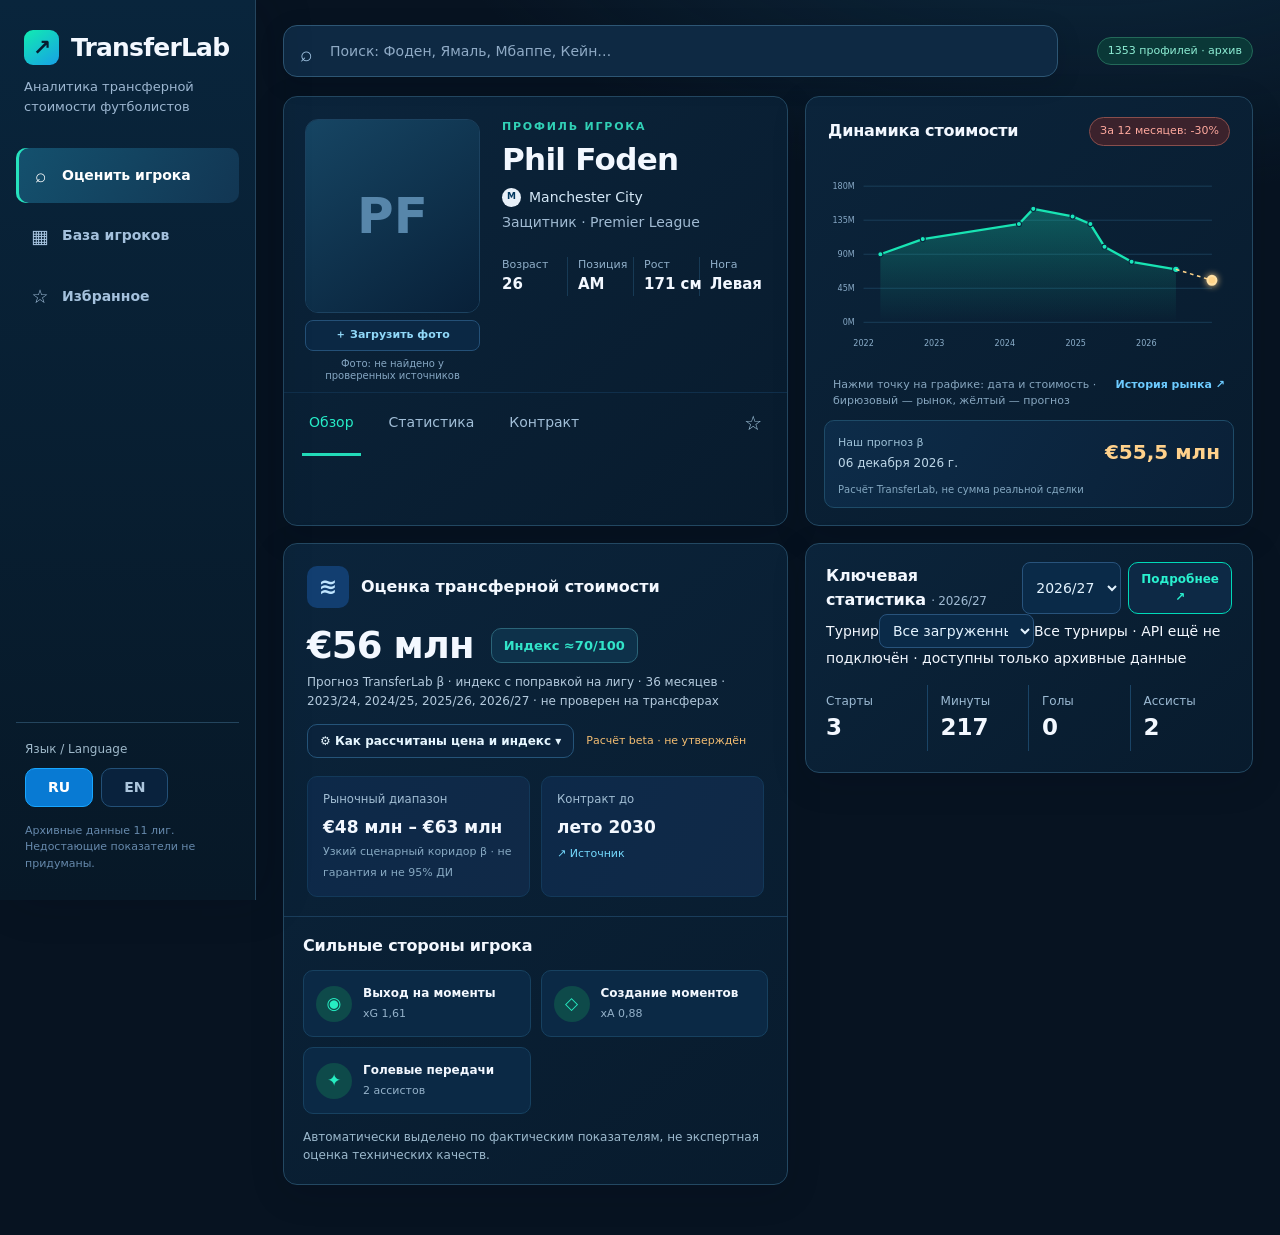
==== commit 69d38ecf: "Build TransferLab with latest confirmed stats [skip ci]" ====
--- a/index.html
+++ b/index.html
@@ -329,7 +329,7 @@
     <section id="viewFavorites" class="hidden"><div class="eyebrow">TRANSFERLAB PERSONAL</div><h1 data-i="favoritesTitle">Избранные игроки</h1><p class="muted" data-i="favoritesExplain">Сохраняются в этом браузере без регистрации.</p><div id="favoritesGrid" class="directory"></div></section>
   </main>
 </div>
-<script id="embeddedData" type="application/json">{"players":[{"id":"622758","name":"Aaron Anselmino","web":"Anselmino","team":"Chelsea","pos":"Defender","teamcode":"8","league":"Premier League","season":"2026/27","origin":"FPL registry"},{"id":"472713","name":"Aaron Hickey","web":"Hickey","team":"Brentford","pos":"Defender","teamcode":"94","league":"Premier League","season":"2026/27","origin":"FPL registry"},{"id":"214590","name":"Aaron Wan-Bissaka","web":"Wan-Bissaka","team":"Aston Villa","pos":"Defender","teamcode":"7","league":"Premier League","season":"2026/27","origin":"FPL registry"},{"id":"572584","name":"Abdoul Ouattara","web":"Ouattara","team":"Ipswich Town","pos":"Defender","teamcode":"40","league":"Premier League","season":"2026/27","origin":"FPL registry"},{"id":"578153","name":"Abdukodir Khusanov","web":"Khusanov","team":"Manchester City","pos":"Defender","teamcode":"","league":"Premier League","season":"2026/27","origin":"FPL registry"},{"id":"531442","name":"Abdul Fatawu","web":"Fatawu","team":"Ipswich Town","pos":"Midfielder","teamcode":"40","league":"Premier League","season":"2026/27","origin":"FPL registry"},{"id":"208481","name":"Abdülkadir Ömür","web":"Ömür","team":"Hull City","pos":"Midfielder","teamcode":"88","league":"Premier League","season":"2026/27","origin":"FPL registry"},{"id":"490161","name":"Abu Kamara","web":"Kamara","team":"Hull City","pos":"Midfielder","teamcode":"88","league":"Premier League","season":"2026/27","origin":"FPL registry"},{"id":"499300","name":"Adam Aznou","web":"Aznou","team":"Everton","pos":"Defender","teamcode":"11","league":"Premier League","season":"2026/27","origin":"FPL registry"},{"id":"54469","name":"Adam Smith","web":"Smith","team":"Bournemouth","pos":"Defender","teamcode":"91","league":"Premier League","season":"2026/27","origin":"FPL registry"},{"id":"496221","name":"Adam Wharton","web":"Wharton","team":"Crystal Palace","pos":"Midfielder","teamcode":"31","league":"Premier League","season":"2026/27","origin":"FPL registry"},{"id":"494521","name":"Adrien Truffert","web":"Truffert","team":"Bournemouth","pos":"Defender","teamcode":"","league":"Premier League","season":"2026/27","origin":"FPL registry"},{"id":"154043","name":"Ainsley Maitland-Niles","web":"Maitland-Niles","team":"Everton","pos":"Defender","teamcode":"11","league":"Premier League","season":"2026/27","origin":"FPL registry"},{"id":"632794","name":"Aladji Bamba","web":"Bamba","team":"Newcastle United","pos":"Midfielder","teamcode":"4","league":"Premier League","season":"2026/27","origin":"FPL registry"},{"id":"493105","name":"Alejandro Garnacho","web":"Garnacho","team":"Aston Villa","pos":"Midfielder","teamcode":"7","league":"Premier League","season":"2026/27","origin":"FPL registry"},{"id":"97846","name":"Alex Cairns","web":"Cairns","team":"Leeds United","pos":"Goalkeeper","teamcode":"2","league":"Premier League","season":"2026/27","origin":"FPL registry"},{"id":"153133","name":"Alex Iwobi","web":"Iwobi","team":"Fulham","pos":"Midfielder","teamcode":"","league":"Premier League","season":"2026/27","origin":"FPL registry"},{"id":"545477","name":"Alex Murphy","web":"Murphy","team":"Newcastle United","pos":"Defender","teamcode":"4","league":"Premier League","season":"2026/27","origin":"FPL registry"},{"id":"112520","name":"Alex Palmer","web":"Palmer","team":"Ipswich Town","pos":"Goalkeeper","teamcode":"40","league":"Premier League","season":"2026/27","origin":"FPL registry"},{"id":"503139","name":"Alex Scott","web":"Scott","team":"Bournemouth","pos":"Midfielder","teamcode":"","league":"Premier League","season":"2026/27","origin":"FPL registry"},{"id":"614574","name":"Alex Tóth","web":"Tóth","team":"Bournemouth","pos":"Midfielder","teamcode":"91","league":"Premier League","season":"2026/27","origin":"FPL registry"},{"id":"219168","name":"Alexander Isak","web":"Isak","team":"Liverpool","pos":"Forward","teamcode":"","league":"Premier League","season":"2026/27","origin":"FPL registry"},{"id":"243016","name":"Alexis Mac Allister","web":"Mac Allister","team":"Liverpool","pos":"Midfielder","teamcode":"","league":"Premier League","season":"2026/27","origin":"FPL registry"},{"id":"592740","name":"Alfie Cresswell","web":"Cresswell","team":"Leeds United","pos":"Midfielder","teamcode":"2","league":"Premier League","season":"2026/27","origin":"FPL registry"},{"id":"505079","name":"Alfie McNally","web":"McNally","team":"Fulham","pos":"Goalkeeper","teamcode":"54","league":"Premier League","season":"2026/27","origin":"FPL registry"},{"id":"462387","name":"Ali Al-Hamadi","web":"Al-Hamadi","team":"Ipswich Town","pos":"Forward","teamcode":"40","league":"Premier League","season":"2026/27","origin":"FPL registry"},{"id":"116535","name":"Alisson Becker","web":"A.Becker","team":"Liverpool","pos":"Goalkeeper","teamcode":"","league":"Premier League","season":"2026/27","origin":"FPL registry"},{"id":"624777","name":"Allan Andrade","web":"Andrade","team":"Manchester City","pos":"Midfielder","teamcode":"43","league":"Premier League","season":"2026/27","origin":"FPL registry"},{"id":"451302","name":"Altay Bayındır","web":"Bayındır","team":"Manchester United","pos":"Goalkeeper","teamcode":"1","league":"Premier League","season":"2026/27","origin":"FPL registry"},{"id":"653481","name":"Alysson","web":"Alysson","team":"Aston Villa","pos":"Midfielder","teamcode":"7","league":"Premier League","season":"2026/27","origin":"FPL registry"},{"id":"493250","name":"Amad Diallo","web":"Amad","team":"Manchester United","pos":"Midfielder","teamcode":"","league":"Premier League","season":"2026/27","origin":"FPL registry"},{"id":"449871","name":"Amadou Onana","web":"Onana","team":"Aston Villa","pos":"Midfielder","teamcode":"","league":"Premier League","season":"2026/27","origin":"FPL registry"},{"id":"463726","name":"Amar Dedić","web":"Dedić","team":"Newcastle United","pos":"Defender","teamcode":"4","league":"Premier League","season":"2026/27","origin":"FPL registry"},{"id":"519324","name":"Amario Cozier-Duberry","web":"Cozier-Duberry","team":"Brighton & Hove Albion","pos":"Midfielder","teamcode":"36","league":"Premier League","season":"2026/27","origin":"FPL registry"},{"id":"489888","name":"Amine Adli","web":"Adli","team":"Bournemouth","pos":"Midfielder","teamcode":"91","league":"Premier League","season":"2026/27","origin":"FPL registry"},{"id":"570794","name":"Anan Khalaili","web":"Khalaili","team":"Crystal Palace","pos":"Defender","teamcode":"31","league":"Premier League","season":"2026/27","origin":"FPL registry"},{"id":"122798","name":"Andrew Robertson","web":"Robertson","team":"Tottenham Hotspur","pos":"Defender","teamcode":"6","league":"Premier League","season":"2026/27","origin":"FPL registry"},{"id":"532605","name":"Andrey Santos","web":"Santos","team":"Manchester United","pos":"Midfielder","teamcode":"1","league":"Premier League","season":"2026/27","origin":"FPL registry"},{"id":"606798","name":"Andrés García","web":"García","team":"Aston Villa","pos":"Defender","teamcode":"7","league":"Premier League","season":"2026/27","origin":"FPL registry"},{"id":"232457","name":"Anis Mehmeti","web":"Mehmeti","team":"Ipswich Town","pos":"Midfielder","teamcode":"40","league":"Premier League","season":"2026/27","origin":"FPL registry"},{"id":"449434","name":"Anthony Elanga","web":"Elanga","team":"Newcastle United","pos":"Midfielder","teamcode":"4","league":"Premier League","season":"2026/27","origin":"FPL registry"},{"id":"232571","name":"Anthony Patterson","web":"Patterson","team":"Sunderland","pos":"Goalkeeper","teamcode":"56","league":"Premier League","season":"2026/27","origin":"FPL registry"},{"id":"437730","name":"Antoine Semenyo","web":"Semenyo","team":"Manchester City","pos":"Midfielder","teamcode":"","league":"Premier League","season":"2026/27","origin":"FPL registry"},{"id":"466525","name":"Anton Stach","web":"Stach","team":"Leeds United","pos":"Midfielder","teamcode":"2","league":"Premier League","season":"2026/27","origin":"FPL registry"},{"id":"169528","name":"Antonee Robinson","web":"Robinson","team":"Fulham","pos":"Defender","teamcode":"","league":"Premier League","season":"2026/27","origin":"FPL registry"},{"id":"543295","name":"Antoni Milambo","web":"Milambo","team":"Brentford","pos":"Midfielder","teamcode":"94","league":"Premier League","season":"2026/27","origin":"FPL registry"},{"id":"485055","name":"Antonín Kinský","web":"Kinský","team":"Tottenham Hotspur","pos":"Goalkeeper","teamcode":"6","league":"Premier League","season":"2026/27","origin":"FPL registry"},{"id":"483067","name":"António Silva","web":"Silva","team":"Bournemouth","pos":"Defender","teamcode":"91","league":"Premier League","season":"2026/27","origin":"FPL registry"},{"id":"248056","name":"Ao Tanaka","web":"Tanaka","team":"Leeds United","pos":"Midfielder","teamcode":"2","league":"Premier League","season":"2026/27","origin":"FPL registry"},{"id":"547701","name":"Archie Gray","web":"Gray","team":"Tottenham Hotspur","pos":"Midfielder","teamcode":"6","league":"Premier League","season":"2026/27","origin":"FPL registry"},{"id":"586268","name":"Armin Pecsi","web":"Pecsi","team":"Liverpool","pos":"Goalkeeper","teamcode":"14","league":"Premier League","season":"2026/27","origin":"FPL registry"},{"id":"465680","name":"Arnaud Kalimuendo","web":"Kalimuendo","team":"Nottingham Forest","pos":"Forward","teamcode":"17","league":"Premier League","season":"2026/27","origin":"FPL registry"},{"id":"105717","name":"Arthur Masuaku","web":"Masuaku","team":"Sunderland","pos":"Defender","teamcode":"56","league":"Premier League","season":"2026/27","origin":"FPL registry"},{"id":"548308","name":"Ashley Phillips","web":"Phillips","team":"Tottenham Hotspur","pos":"Defender","teamcode":"6","league":"Premier League","season":"2026/27","origin":"FPL registry"},{"id":"539142","name":"Aurèle Amenda","web":"Amenda","team":"Coventry City","pos":"Defender","teamcode":"9","league":"Premier League","season":"2026/27","origin":"FPL registry"},{"id":"220362","name":"Axel Disasi","web":"Disasi","team":"Crystal Palace","pos":"Defender","teamcode":"31","league":"Premier League","season":"2026/27","origin":"FPL registry"},{"id":"606745","name":"Ayden Heaven","web":"Heaven","team":"Manchester United","pos":"Defender","teamcode":"1","league":"Premier League","season":"2026/27","origin":"FPL registry"},{"id":"637238","name":"Ayyoub Bouaddi","web":"Bouaddi","team":"Manchester City","pos":"Midfielder","teamcode":"43","league":"Premier League","season":"2026/27","origin":"FPL registry"},{"id":"241117","name":"Azor Matusiwa","web":"Matusiwa","team":"Ipswich Town","pos":"Midfielder","teamcode":"40","league":"Premier League","season":"2026/27","origin":"FPL registry"},{"id":"242882","name":"Bafodé Diakité","web":"Diakité","team":"Bournemouth","pos":"Defender","teamcode":"91","league":"Premier League","season":"2026/27","origin":"FPL registry"},{"id":"489639","name":"Bart Verbruggen","web":"Verbruggen","team":"Brighton & Hove Albion","pos":"Goalkeeper","teamcode":"","league":"Premier League","season":"2026/27","origin":"FPL registry"},{"id":"611665","name":"Bazoumana Touré","web":"Touré","team":"Newcastle United","pos":"Midfielder","teamcode":"4","league":"Premier League","season":"2026/27","origin":"FPL registry"},{"id":"172850","name":"Ben Chilwell","web":"Chilwell","team":"Crystal Palace","pos":"Defender","teamcode":"31","league":"Premier League","season":"2026/27","origin":"FPL registry"},{"id":"115556","name":"Ben Davies","web":"Davies","team":"Tottenham Hotspur","pos":"Defender","teamcode":"6","league":"Premier League","season":"2026/27","origin":"FPL registry"},{"id":"496208","name":"Ben Gannon-Doak","web":"Gannon-Doak","team":"Bournemouth","pos":"Midfielder","teamcode":"91","league":"Premier League","season":"2026/27","origin":"FPL registry"},{"id":"222018","name":"Ben Johnson","web":"Johnson","team":"Ipswich Town","pos":"Defender","teamcode":"40","league":"Premier League","season":"2026/27","origin":"FPL registry"},{"id":"198869","name":"Ben White","web":"White","team":"Arsenal","pos":"Defender","teamcode":"3","league":"Premier League","season":"2026/27","origin":"FPL registry"},{"id":"110690","name":"Ben Wilson","web":"Wilson","team":"Coventry City","pos":"Goalkeeper","teamcode":"9","league":"Premier League","season":"2026/27","origin":"FPL registry"},{"id":"576620","name":"Bendito Mantato","web":"Mantato","team":"Manchester United","pos":"Midfielder","teamcode":"1","league":"Premier League","season":"2026/27","origin":"FPL registry"},{"id":"612534","name":"Benjamin Fredrick","web":"Fredrick","team":"Brentford","pos":"Defender","teamcode":"94","league":"Premier League","season":"2026/27","origin":"FPL registry"},{"id":"86873","name":"Benjamin Lecomte","web":"Lecomte","team":"Fulham","pos":"Goalkeeper","teamcode":"54","league":"Premier League","season":"2026/27","origin":"FPL registry"},{"id":"485711","name":"Benjamin Šeško","web":"Šeško","team":"Manchester United","pos":"Forward","teamcode":"1","league":"Premier League","season":"2026/27","origin":"FPL registry"},{"id":"242880","name":"Benoît Badiashile","web":"Badiashile","team":"Chelsea","pos":"Defender","teamcode":"8","league":"Premier League","season":"2026/27","origin":"FPL registry"},{"id":"80201","name":"Bernd Leno","web":"Leno","team":"Fulham","pos":"Goalkeeper","teamcode":"","league":"Premier League","season":"2026/27","origin":"FPL registry"},{"id":"486385","name":"Beto","web":"Beto","team":"Everton","pos":"Forward","teamcode":"","league":"Premier League","season":"2026/27","origin":"FPL registry"},{"id":"461102","name":"Bobby Thomas","web":"Thomas","team":"Coventry City","pos":"Defender","teamcode":"9","league":"Premier League","season":"2026/27","origin":"FPL registry"},{"id":"218364","name":"Borna Sosa","web":"Sosa","team":"Crystal Palace","pos":"Defender","teamcode":"31","league":"Premier League","season":"2026/27","origin":"FPL registry"},{"id":"226944","name":"Boubacar Kamara","web":"Kamara","team":"Aston Villa","pos":"Midfielder","teamcode":"7","league":"Premier League","season":"2026/27","origin":"FPL registry"},{"id":"482616","name":"Bradley Barcola","web":"Barcola","team":"Liverpool","pos":"Midfielder","teamcode":"14","league":"Premier League","season":"2026/27","origin":"FPL registry"},{"id":"645618","name":"Bradley Burrowes","web":"Burrowes","team":"Aston Villa","pos":"Midfielder","teamcode":"7","league":"Premier League","season":"2026/27","origin":"FPL registry"},{"id":"629068","name":"Braiden Graham","web":"Graham","team":"Everton","pos":"Midfielder","teamcode":"11","league":"Premier League","season":"2026/27","origin":"FPL registry"},{"id":"214572","name":"Brandon Austin","web":"Austin","team":"Tottenham Hotspur","pos":"Goalkeeper","teamcode":"6","league":"Premier League","season":"2026/27","origin":"FPL registry"},{"id":"230730","name":"Brandon Thomas-Asante","web":"Thomas-Asante","team":"Coventry City","pos":"Forward","teamcode":"9","league":"Premier League","season":"2026/27","origin":"FPL registry"},{"id":"427637","name":"Brenden Aaronson","web":"Aaronson","team":"Leeds United","pos":"Midfielder","teamcode":"2","league":"Premier League","season":"2026/27","origin":"FPL registry"},{"id":"242898","name":"Brennan Johnson","web":"Johnson","team":"Everton","pos":"Midfielder","teamcode":"11","league":"Premier League","season":"2026/27","origin":"FPL registry"},{"id":"441264","name":"Brian Brobbey","web":"Brobbey","team":"Sunderland","pos":"Forward","teamcode":"56","league":"Premier League","season":"2026/27","origin":"FPL registry"},{"id":"690838","name":"Brian Madjo","web":"Madjo","team":"Aston Villa","pos":"Forward","teamcode":"7","league":"Premier League","season":"2026/27","origin":"FPL registry"},{"id":"496181","name":"Brooke Norton-Cuffy","web":"Norton-Cuffy","team":"Hull City","pos":"Defender","teamcode":"88","league":"Premier League","season":"2026/27","origin":"FPL registry"},{"id":"141746","name":"Bruno Fernandes","web":"B.Fernandes","team":"Manchester United","pos":"Midfielder","teamcode":"","league":"Premier League","season":"2026/27","origin":"FPL registry"},{"id":"208706","name":"Bruno Guimarães","web":"Guimarães","team":"Arsenal","pos":"Midfielder","teamcode":"3","league":"Premier League","season":"2026/27","origin":"FPL registry"},{"id":"446008","name":"Bryan Mbeumo","web":"Mbeumo","team":"Manchester United","pos":"Midfielder","teamcode":"","league":"Premier League","season":"2026/27","origin":"FPL registry"},{"id":"223340","name":"Bukayo Saka","web":"Saka","team":"Arsenal","pos":"Midfielder","teamcode":"","league":"Premier League","season":"2026/27","origin":"FPL registry"},{"id":"661888","name":"Caleb Yirenkyi","web":"Yirenkyi","team":"Coventry City","pos":"Midfielder","teamcode":"9","league":"Premier League","season":"2026/27","origin":"FPL registry"},{"id":"209046","name":"Callum Hudson-Odoi","web":"Hudson-Odoi","team":"Nottingham Forest","pos":"Midfielder","teamcode":"17","league":"Premier League","season":"2026/27","origin":"FPL registry"},{"id":"499726","name":"Callum Olusesi","web":"Olusesi","team":"Tottenham Hotspur","pos":"Midfielder","teamcode":"6","league":"Premier League","season":"2026/27","origin":"FPL registry"},{"id":"75115","name":"Callum Wilson","web":"Wilson","team":"Brentford","pos":"Forward","teamcode":"94","league":"Premier League","season":"2026/27","origin":"FPL registry"},{"id":"232892","name":"Calvin Bassey","web":"Bassey","team":"Fulham","pos":"Defender","teamcode":"54","league":"Premier League","season":"2026/27","origin":"FPL registry"},{"id":"489580","name":"Calvin Ramsay","web":"Ramsay","team":"Liverpool","pos":"Defender","teamcode":"14","league":"Premier League","season":"2026/27","origin":"FPL registry"},{"id":"524180","name":"Cameron Humphreys","web":"Humphreys","team":"Ipswich Town","pos":"Midfielder","teamcode":"40","league":"Premier League","season":"2026/27","origin":"FPL registry"},{"id":"200720","name":"Caoimhín Kelleher","web":"Kelleher","team":"Brentford","pos":"Goalkeeper","teamcode":"94","league":"Premier League","season":"2026/27","origin":"FPL registry"},{"id":"472739","name":"Carl Rushworth","web":"Rushworth","team":"Coventry City","pos":"Goalkeeper","teamcode":"9","league":"Premier League","season":"2026/27","origin":"FPL registry"},{"id":"502697","name":"Carlos Alcaraz","web":"Alcaraz","team":"Everton","pos":"Midfielder","teamcode":"11","league":"Premier League","season":"2026/27","origin":"FPL registry"},{"id":"535301","name":"Carlos Baleba","web":"Baleba","team":"Manchester United","pos":"Midfielder","teamcode":"1","league":"Premier League","season":"2026/27","origin":"FPL registry"},{"id":"661800","name":"Cathal McCarthy","web":"McCarthy","team":"Hull City","pos":"Defender","teamcode":"88","league":"Premier League","season":"2026/27","origin":"FPL registry"},{"id":"515621","name":"Chadi Riad","web":"Riad","team":"Crystal Palace","pos":"Defender","teamcode":"31","league":"Premier League","season":"2026/27","origin":"FPL registry"},{"id":"647850","name":"Charalampos Kostoulas","web":"Kostoulas","team":"Brighton & Hove Albion","pos":"Forward","teamcode":"36","league":"Premier League","season":"2026/27","origin":"FPL registry"},{"id":"501902","name":"Charlie Hughes","web":"Hughes","team":"Hull City","pos":"Defender","teamcode":"88","league":"Premier League","season":"2026/27","origin":"FPL registry"},{"id":"438464","name":"Cheick Doucouré","web":"Doucouré","team":"Crystal Palace","pos":"Midfielder","teamcode":"31","league":"Premier League","season":"2026/27","origin":"FPL registry"},{"id":"549912","name":"Chemsdine Talbi","web":"Talbi","team":"Sunderland","pos":"Midfielder","teamcode":"56","league":"Premier League","season":"2026/27","origin":"FPL registry"},{"id":"596047","name":"Chido Obi","web":"Obi","team":"Manchester United","pos":"Forward","teamcode":"1","league":"Premier League","season":"2026/27","origin":"FPL registry"},{"id":"229164","name":"Chiedozie Ogbene","web":"Ogbene","team":"Ipswich Town","pos":"Midfielder","teamcode":"40","league":"Premier League","season":"2026/27","origin":"FPL registry"},{"id":"427623","name":"Chris Richards","web":"Richards","team":"Crystal Palace","pos":"Defender","teamcode":"31","league":"Premier League","season":"2026/27","origin":"FPL registry"},{"id":"554197","name":"Chris Rigg","web":"Rigg","team":"Sunderland","pos":"Midfielder","teamcode":"56","league":"Premier League","season":"2026/27","origin":"FPL registry"},{"id":"60689","name":"Chris Wood","web":"Wood","team":"Nottingham Forest","pos":"Forward","teamcode":"17","league":"Premier League","season":"2026/27","origin":"FPL registry"},{"id":"660392","name":"Christantus Uche","web":"Uche","team":"Crystal Palace","pos":"Forward","teamcode":"31","league":"Premier League","season":"2026/27","origin":"FPL registry"},{"id":"128295","name":"Christian Nørgaard","web":"Nørgaard","team":"Everton","pos":"Midfielder","teamcode":"11","league":"Premier League","season":"2026/27","origin":"FPL registry"},{"id":"108813","name":"Christian Walton","web":"Walton","team":"Ipswich Town","pos":"Goalkeeper","teamcode":"40","league":"Premier League","season":"2026/27","origin":"FPL registry"},{"id":"647839","name":"Christos Mouzakitis","web":"Mouzakitis","team":"Hull City","pos":"Midfielder","teamcode":"88","league":"Premier League","season":"2026/27","origin":"FPL registry"},{"id":"439509","name":"Christos Tzolis","web":"Tzolis","team":"Arsenal","pos":"Midfielder","teamcode":"3","league":"Premier League","season":"2026/27","origin":"FPL registry"},{"id":"147675","name":"Chuba Akpom","web":"Akpom","team":"Ipswich Town","pos":"Forward","teamcode":"40","league":"Premier League","season":"2026/27","origin":"FPL registry"},{"id":"575204","name":"Claudio Echeverri","web":"Echeverri","team":"Manchester City","pos":"Midfielder","teamcode":"43","league":"Premier League","season":"2026/27","origin":"FPL registry"},{"id":"433590","name":"Cody Drameh","web":"Drameh","team":"Hull City","pos":"Defender","teamcode":"","league":"Premier League","season":"2026/27","origin":"FPL registry"},{"id":"243298","name":"Cody Gakpo","web":"Gakpo","team":"Liverpool","pos":"Midfielder","teamcode":"","league":"Premier League","season":"2026/27","origin":"FPL registry"},{"id":"244851","name":"Cole Palmer","web":"Palmer","team":"Chelsea","pos":"Midfielder","teamcode":"","league":"Premier League","season":"2026/27","origin":"FPL registry"},{"id":"492777","name":"Conor Bradley","web":"Bradley","team":"Liverpool","pos":"Defender","teamcode":"14","league":"Premier League","season":"2026/27","origin":"FPL registry"},{"id":"232787","name":"Conor Gallagher","web":"Gallagher","team":"Tottenham Hotspur","pos":"Midfielder","teamcode":"6","league":"Premier League","season":"2026/27","origin":"FPL registry"},{"id":"451490","name":"Costinha","web":"Costinha","team":"Brighton & Hove Albion","pos":"Defender","teamcode":"36","league":"Premier League","season":"2026/27","origin":"FPL registry"},{"id":"500040","name":"Cristhian Mosquera","web":"Mosquera","team":"Arsenal","pos":"Defender","teamcode":"3","league":"Premier League","season":"2026/27","origin":"FPL registry"},{"id":"221632","name":"Cristian Romero","web":"Romero","team":"Tottenham Hotspur","pos":"Defender","teamcode":"6","league":"Premier League","season":"2026/27","origin":"FPL registry"},{"id":"206915","name":"Curtis Jones","web":"Jones","team":"Liverpool","pos":"Midfielder","teamcode":"14","league":"Premier League","season":"2026/27","origin":"FPL registry"},{"id":"183015","name":"Cédric Kipré","web":"Kipré","team":"Ipswich Town","pos":"Defender","teamcode":"40","league":"Premier League","season":"2026/27","origin":"FPL registry"},{"id":"571779","name":"César Palacios","web":"Palacios","team":"Fulham","pos":"Midfielder","teamcode":"54","league":"Premier League","season":"2026/27","origin":"FPL registry"},{"id":"209400","name":"Daichi Kamada","web":"Kamada","team":"Crystal Palace","pos":"Midfielder","teamcode":"31","league":"Premier League","season":"2026/27","origin":"FPL registry"},{"id":"442967","name":"Daizen Maeda","web":"Maeda","team":"Ipswich Town","pos":"Midfielder","teamcode":"40","league":"Premier League","season":"2026/27","origin":"FPL registry"},{"id":"79602","name":"Dan Bentley","web":"Bentley","team":"Coventry City","pos":"Goalkeeper","teamcode":"9","league":"Premier League","season":"2026/27","origin":"FPL registry"},{"id":"78916","name":"Dan Burn","web":"Burn","team":"Newcastle United","pos":"Defender","teamcode":"4","league":"Premier League","season":"2026/27","origin":"FPL registry"},{"id":"456512","name":"Dan Ndoye","web":"Ndoye","team":"Nottingham Forest","pos":"Midfielder","teamcode":"17","league":"Premier League","season":"2026/27","origin":"FPL registry"},{"id":"490145","name":"Dane Scarlett","web":"Scarlett","team":"Tottenham Hotspur","pos":"Forward","teamcode":"6","league":"Premier League","season":"2026/27","origin":"FPL registry"},{"id":"533463","name":"Dango Ouattara","web":"Ouattara","team":"Brentford","pos":"Midfielder","teamcode":"94","league":"Premier League","season":"2026/27","origin":"FPL registry"},{"id":"223827","name":"Daniel Ballard","web":"Ballard","team":"Sunderland","pos":"Defender","teamcode":"56","league":"Premier League","season":"2026/27","origin":"FPL registry"},{"id":"200617","name":"Daniel James","web":"James","team":"Leeds United","pos":"Midfielder","teamcode":"2","league":"Premier League","season":"2026/27","origin":"FPL registry"},{"id":"523700","name":"Daniel Jebbison","web":"Jebbison","team":"Bournemouth","pos":"Forward","teamcode":"91","league":"Premier League","season":"2026/27","origin":"FPL registry"},{"id":"247348","name":"Daniel Muñoz","web":"Muñoz","team":"Nottingham Forest","pos":"Defender","teamcode":"17","league":"Premier League","season":"2026/27","origin":"FPL registry"},{"id":"50175","name":"Danny Welbeck","web":"Welbeck","team":"Brighton & Hove Albion","pos":"Forward","teamcode":"","league":"Premier League","season":"2026/27","origin":"FPL registry"},{"id":"216616","name":"Dara O'Shea","web":"O'Shea","team":"Ipswich Town","pos":"Defender","teamcode":"40","league":"Premier League","season":"2026/27","origin":"FPL registry"},{"id":"470294","name":"Darko Gyabi","web":"Gyabi","team":"Hull City","pos":"Midfielder","teamcode":"88","league":"Premier League","season":"2026/27","origin":"FPL registry"},{"id":"176420","name":"Darnell Furlong","web":"Furlong","team":"Ipswich Town","pos":"Defender","teamcode":"40","league":"Premier League","season":"2026/27","origin":"FPL registry"},{"id":"533646","name":"Darío Osorio","web":"Osorio","team":"Crystal Palace","pos":"Midfielder","teamcode":"31","league":"Premier League","season":"2026/27","origin":"FPL registry"},{"id":"442299","name":"David Affengruber","web":"Affengruber","team":"Fulham","pos":"Defender","teamcode":"54","league":"Premier League","season":"2026/27","origin":"FPL registry"},{"id":"213292","name":"David Akintola","web":"Akintola","team":"Hull City","pos":"Midfielder","teamcode":"88","league":"Premier League","season":"2026/27","origin":"FPL registry"},{"id":"111317","name":"David Brooks","web":"Brooks","team":"Bournemouth","pos":"Midfielder","teamcode":"91","league":"Premier League","season":"2026/27","origin":"FPL registry"},{"id":"50093","name":"David Button","web":"Button","team":"Ipswich Town","pos":"Goalkeeper","teamcode":"40","league":"Premier League","season":"2026/27","origin":"FPL registry"},{"id":"154561","name":"David Raya","web":"Raya","team":"Arsenal","pos":"Goalkeeper","teamcode":"","league":"Premier League","season":"2026/27","origin":"FPL registry"},{"id":"638411","name":"Dayann Méthalie","web":"Méthalie","team":"Sunderland","pos":"Defender","teamcode":"56","league":"Premier League","season":"2026/27","origin":"FPL registry"},{"id":"172649","name":"Dean Henderson","web":"Henderson","team":"Crystal Palace","pos":"Goalkeeper","teamcode":"31","league":"Premier League","season":"2026/27","origin":"FPL registry"},{"id":"204480","name":"Declan Rice","web":"Rice","team":"Arsenal","pos":"Midfielder","teamcode":"","league":"Premier League","season":"2026/27","origin":"FPL registry"},{"id":"445044","name":"Dejan Kulusevski","web":"Kulusevski","team":"Tottenham Hotspur","pos":"Midfielder","teamcode":"6","league":"Premier League","season":"2026/27","origin":"FPL registry"},{"id":"487053","name":"Destiny Udogie","web":"Udogie","team":"Tottenham Hotspur","pos":"Defender","teamcode":"6","league":"Premier League","season":"2026/27","origin":"FPL registry"},{"id":"550090","name":"Diego Coppola","web":"Coppola","team":"Brighton & Hove Albion","pos":"Defender","teamcode":"36","league":"Premier League","season":"2026/27","origin":"FPL registry"},{"id":"514254","name":"Diego Gómez","web":"Gómez","team":"Brighton & Hove Albion","pos":"Midfielder","teamcode":"36","league":"Premier League","season":"2026/27","origin":"FPL registry"},{"id":"476887","name":"Dilane Bakwa","web":"Bakwa","team":"Nottingham Forest","pos":"Midfielder","teamcode":"17","league":"Premier League","season":"2026/27","origin":"FPL registry"},{"id":"167825","name":"Dillon Phillips","web":"Phillips","team":"Hull City","pos":"Goalkeeper","teamcode":"88","league":"Premier League","season":"2026/27","origin":"FPL registry"},{"id":"216051","name":"Diogo Dalot","web":"Dalot","team":"Manchester United","pos":"Defender","teamcode":"1","league":"Premier League","season":"2026/27","origin":"FPL registry"},{"id":"590039","name":"Divine Mukasa","web":"Mukasa","team":"Manchester City","pos":"Midfielder","teamcode":"43","league":"Premier League","season":"2026/27","origin":"FPL registry"},{"id":"232859","name":"Djed Spence","web":"Spence","team":"Tottenham Hotspur","pos":"Defender","teamcode":"6","league":"Premier League","season":"2026/27","origin":"FPL registry"},{"id":"177815","name":"Dominic Calvert-Lewin","web":"Calvert-Lewin","team":"Leeds United","pos":"Forward","teamcode":"2","league":"Premier League","season":"2026/27","origin":"FPL registry"},{"id":"154566","name":"Dominic Solanke","web":"Solanke","team":"Tottenham Hotspur","pos":"Forward","teamcode":"6","league":"Premier League","season":"2026/27","origin":"FPL registry"},{"id":"424876","name":"Dominik Szoboszlai","web":"Szoboszlai","team":"Liverpool","pos":"Midfielder","teamcode":"","league":"Premier League","season":"2026/27","origin":"FPL registry"},{"id":"433154","name":"Dwight McNeil","web":"McNeil","team":"Crystal Palace","pos":"Midfielder","teamcode":"31","league":"Premier League","season":"2026/27","origin":"FPL registry"},{"id":"491007","name":"Dário Essugo","web":"Essugo","team":"Chelsea","pos":"Midfielder","teamcode":"8","league":"Premier League","season":"2026/27","origin":"FPL registry"},{"id":"232413","name":"Eberechi Eze","web":"Eze","team":"Arsenal","pos":"Midfielder","teamcode":"","league":"Premier League","season":"2026/27","origin":"FPL registry"},{"id":"205533","name":"Eddie Nketiah","web":"Nketiah","team":"Crystal Palace","pos":"Forward","teamcode":"31","league":"Premier League","season":"2026/27","origin":"FPL registry"},{"id":"613804","name":"El Hadji Malick Diouf","web":"Diouf","team":"Brentford","pos":"Defender","teamcode":"94","league":"Premier League","season":"2026/27","origin":"FPL registry"},{"id":"465525","name":"Eliot Matazo","web":"Matazo","team":"Hull City","pos":"Midfielder","teamcode":"88","league":"Premier League","season":"2026/27","origin":"FPL registry"},{"id":"235448","name":"Ellery Balcombe","web":"Balcombe","team":"Brentford","pos":"Goalkeeper","teamcode":"94","league":"Premier League","season":"2026/27","origin":"FPL registry"},{"id":"215379","name":"Elliot Anderson","web":"Anderson","team":"Manchester City","pos":"Midfielder","teamcode":"43","league":"Premier League","season":"2026/27","origin":"FPL registry"},{"id":"608227","name":"Elliot Stroud","web":"Stroud","team":"Hull City","pos":"Midfielder","teamcode":"88","league":"Premier League","season":"2026/27","origin":"FPL registry"},{"id":"218997","name":"Ellis Simms","web":"Simms","team":"Coventry City","pos":"Forward","teamcode":"9","league":"Premier League","season":"2026/27","origin":"FPL registry"},{"id":"543968","name":"Emersonn","web":"Emersonn","team":"Ipswich Town","pos":"Forward","teamcode":"40","league":"Premier League","season":"2026/27","origin":"FPL registry"},{"id":"209289","name":"Emile Smith Rowe","web":"Smith Rowe","team":"Fulham","pos":"Midfielder","teamcode":"","league":"Premier League","season":"2026/27","origin":"FPL registry"},{"id":"195546","name":"Emiliano Buendía","web":"Buendía","team":"Aston Villa","pos":"Midfielder","teamcode":"7","league":"Premier League","season":"2026/27","origin":"FPL registry"},{"id":"98980","name":"Emiliano Martínez","web":"Martinez","team":"Aston Villa","pos":"Goalkeeper","teamcode":"","league":"Premier League","season":"2026/27","origin":"FPL registry"},{"id":"503037","name":"Emmanuel Emegha","web":"Emegha","team":"Chelsea","pos":"Forward","teamcode":"8","league":"Premier League","season":"2026/27","origin":"FPL registry"},{"id":"168636","name":"Enes Ünal","web":"Ünal","team":"Bournemouth","pos":"Forward","teamcode":"91","league":"Premier League","season":"2026/27","origin":"FPL registry"},{"id":"500957","name":"Enis Destan","web":"Destan","team":"Hull City","pos":"Forward","teamcode":"88","league":"Premier League","season":"2026/27","origin":"FPL registry"},{"id":"448047","name":"Enzo Fernández","web":"Fernández","team":"Manchester City","pos":"Midfielder","teamcode":"43","league":"Premier League","season":"2026/27","origin":"FPL registry"},{"id":"484420","name":"Enzo Le Fée","web":"Fée","team":"Sunderland","pos":"Midfielder","teamcode":"56","league":"Premier League","season":"2026/27","origin":"FPL registry"},{"id":"241293","name":"Ephron Mason-Clark","web":"Mason-Clark","team":"Coventry City","pos":"Midfielder","teamcode":"9","league":"Premier League","season":"2026/27","origin":"FPL registry"},{"id":"223094","name":"Erling Haaland","web":"Haaland","team":"Manchester City","pos":"Forward","teamcode":"","league":"Premier League","season":"2026/27","origin":"FPL registry"},{"id":"624773","name":"Estêvão","web":"Estêvão","team":"Chelsea","pos":"Midfielder","teamcode":"","league":"Premier League","season":"2026/27","origin":"FPL registry"},{"id":"199598","name":"Ethan Ampadu","web":"Ampadu","team":"Leeds United","pos":"Midfielder","teamcode":"2","league":"Premier League","season":"2026/27","origin":"FPL registry"},{"id":"499175","name":"Ethan Nwaneri","web":"Nwaneri","team":"Arsenal","pos":"Midfielder","teamcode":"","league":"Premier League","season":"2026/27","origin":"FPL registry"},{"id":"231065","name":"Ethan Pinnock","web":"Pinnock","team":"Coventry City","pos":"Defender","teamcode":"9","league":"Premier League","season":"2026/27","origin":"FPL registry"},{"id":"487117","name":"Evan Ferguson","web":"Ferguson","team":"Brighton & Hove Albion","pos":"Forward","teamcode":"36","league":"Premier League","season":"2026/27","origin":"FPL registry"},{"id":"444102","name":"Evanilson","web":"Evanilson","team":"Bournemouth","pos":"Forward","teamcode":"","league":"Premier League","season":"2026/27","origin":"FPL registry"},{"id":"485337","name":"Evann Guessand","web":"Guessand","team":"Crystal Palace","pos":"Midfielder","teamcode":"31","league":"Premier League","season":"2026/27","origin":"FPL registry"},{"id":"554578","name":"Ewen Jaouen","web":"Jaouen","team":"Newcastle United","pos":"Goalkeeper","teamcode":"4","league":"Premier League","season":"2026/27","origin":"FPL registry"},{"id":"218543","name":"Exequiel Palacios","web":"Palacios","team":"Ipswich Town","pos":"Midfielder","teamcode":"40","league":"Premier League","season":"2026/27","origin":"FPL registry"},{"id":"199798","name":"Ezri Konsa","web":"Konsa","team":"Aston Villa","pos":"Defender","teamcode":"","league":"Premier League","season":"2026/27","origin":"FPL registry"},{"id":"119471","name":"Fabian Schär","web":"Schär","team":"Newcastle United","pos":"Defender","teamcode":"4","league":"Premier League","season":"2026/27","origin":"FPL registry"},{"id":"536916","name":"Facundo Buonanotte","web":"Buonanotte","team":"Brighton & Hove Albion","pos":"Midfielder","teamcode":"36","league":"Premier League","season":"2026/27","origin":"FPL registry"},{"id":"223541","name":"Federico Chiesa","web":"Chiesa","team":"Liverpool","pos":"Midfielder","teamcode":"14","league":"Premier League","season":"2026/27","origin":"FPL registry"},{"id":"471551","name":"Femi Azeez","web":"Azeez","team":"Brighton & Hove Albion","pos":"Midfielder","teamcode":"36","league":"Premier League","season":"2026/27","origin":"FPL registry"},{"id":"231416","name":"Ferdi Kadıoğlu","web":"F.Kadıoğlu","team":"Brighton & Hove Albion","pos":"Defender","teamcode":"","league":"Premier League","season":"2026/27","origin":"FPL registry"},{"id":"508479","name":"Filip Jörgensen","web":"Jörgensen","team":"Chelsea","pos":"Goalkeeper","teamcode":"8","league":"Premier League","season":"2026/27","origin":"FPL registry"},{"id":"216055","name":"Florentino","web":"Florentino","team":"Ipswich Town","pos":"Midfielder","teamcode":"40","league":"Premier League","season":"2026/27","origin":"FPL registry"},{"id":"494595","name":"Florian Wirtz","web":"Wirtz","team":"Liverpool","pos":"Midfielder","teamcode":"","league":"Premier League","season":"2026/27","origin":"FPL registry"},{"id":"595480","name":"Floyd Samba","web":"Samba","team":"Manchester City","pos":"Midfielder","teamcode":"43","league":"Premier League","season":"2026/27","origin":"FPL registry"},{"id":"428580","name":"Frank Onyeka","web":"Onyeka","team":"Coventry City","pos":"Midfielder","teamcode":"9","league":"Premier League","season":"2026/27","origin":"FPL registry"},{"id":"40383","name":"Fraser Forster","web":"Forster","team":"Bournemouth","pos":"Goalkeeper","teamcode":"91","league":"Premier League","season":"2026/27","origin":"FPL registry"},{"id":"155503","name":"Freddie Woodman","web":"Woodman","team":"Liverpool","pos":"Goalkeeper","teamcode":"14","league":"Premier League","season":"2026/27","origin":"FPL registry"},{"id":"244858","name":"Fábio Carvalho","web":"Carvalho","team":"Brentford","pos":"Midfielder","teamcode":"","league":"Premier League","season":"2026/27","origin":"FPL registry"},{"id":"438098","name":"Fábio Vieira","web":"Vieira","team":"Arsenal","pos":"Midfielder","teamcode":"3","league":"Premier League","season":"2026/27","origin":"FPL registry"},{"id":"243526","name":"Gabriel Gudmundsson","web":"Gudmundsson","team":"Leeds United","pos":"Defender","teamcode":"2","league":"Premier League","season":"2026/27","origin":"FPL registry"},{"id":"205651","name":"Gabriel Jesus","web":"Jesus","team":"Arsenal","pos":"Forward","teamcode":"3","league":"Premier League","season":"2026/27","origin":"FPL registry"},{"id":"226597","name":"Gabriel Magalhães","web":"Gabriel","team":"Arsenal","pos":"Defender","teamcode":"","league":"Premier League","season":"2026/27","origin":"FPL registry"},{"id":"444145","name":"Gabriel Martinelli","web":"Martinelli","team":"Arsenal","pos":"Midfielder","teamcode":"","league":"Premier League","season":"2026/27","origin":"FPL registry"},{"id":"577285","name":"George Hemmings","web":"Hemmings","team":"Aston Villa","pos":"Midfielder","teamcode":"7","league":"Premier League","season":"2026/27","origin":"FPL registry"},{"id":"222625","name":"George Hirst","web":"Hirst","team":"Ipswich Town","pos":"Forward","teamcode":"40","league":"Premier League","season":"2026/27","origin":"FPL registry"},{"id":"684268","name":"George Shepherd","web":"Shepherd","team":"Coventry City","pos":"Midfielder","teamcode":"9","league":"Premier League","season":"2026/27","origin":"FPL registry"},{"id":"463067","name":"Georginio Rutter","web":"Rutter","team":"Brighton & Hove Albion","pos":"Forward","teamcode":"36","league":"Premier League","season":"2026/27","origin":"FPL registry"},{"id":"593117","name":"Geovany Quenda","web":"Quenda","team":"Chelsea","pos":"Midfielder","teamcode":"8","league":"Premier League","season":"2026/27","origin":"FPL registry"},{"id":"106921","name":"Gerónimo Rulli","web":"Rulli","team":"Manchester City","pos":"Goalkeeper","teamcode":"43","league":"Premier League","season":"2026/27","origin":"FPL registry"},{"id":"204936","name":"Gianluigi Donnarumma","web":"Donnarumma","team":"Manchester City","pos":"Goalkeeper","teamcode":"","league":"Premier League","season":"2026/27","origin":"FPL registry"},{"id":"449027","name":"Giorgi Mamardashvili","web":"Mamardashvili","team":"Liverpool","pos":"Goalkeeper","teamcode":"14","league":"Premier League","season":"2026/27","origin":"FPL registry"},{"id":"647681","name":"Giovanni Leoni","web":"Leoni","team":"Liverpool","pos":"Defender","teamcode":"14","league":"Premier League","season":"2026/27","origin":"FPL registry"},{"id":"551466","name":"Gonzalo García","web":"García","team":"Fulham","pos":"Forward","teamcode":"54","league":"Premier League","season":"2026/27","origin":"FPL registry"},{"id":"84450","name":"Granit Xhaka","web":"Xhaka","team":"Sunderland","pos":"Midfielder","teamcode":"56","league":"Premier League","season":"2026/27","origin":"FPL registry"},{"id":"184254","name":"Guglielmo Vicario","web":"Vicario","team":"Tottenham Hotspur","pos":"Goalkeeper","teamcode":"6","league":"Premier League","season":"2026/27","origin":"FPL registry"},{"id":"196100","name":"Gustavo Hamer","web":"Hamer","team":"Coventry City","pos":"Midfielder","teamcode":"9","league":"Premier League","season":"2026/27","origin":"FPL registry"},{"id":"626464","name":"Gustavo Nunes","web":"Nunes","team":"Brentford","pos":"Midfielder","teamcode":"94","league":"Premier League","season":"2026/27","origin":"FPL registry"},{"id":"547027","name":"Habib Diarra","web":"Diarra","team":"Sunderland","pos":"Midfielder","teamcode":"56","league":"Premier League","season":"2026/27","origin":"FPL registry"},{"id":"176412","name":"Haji Wright","web":"Wright","team":"Coventry City","pos":"Forward","teamcode":"9","league":"Premier League","season":"2026/27","origin":"FPL registry"},{"id":"609873","name":"Harrison Armstrong","web":"Armstrong","team":"Everton","pos":"Midfielder","teamcode":"11","league":"Premier League","season":"2026/27","origin":"FPL registry"},{"id":"153366","name":"Harrison Reed","web":"Reed","team":"Fulham","pos":"Midfielder","teamcode":"54","league":"Premier League","season":"2026/27","origin":"FPL registry"},{"id":"577974","name":"Harry Amass","web":"Amass","team":"Manchester United","pos":"Defender","teamcode":"1","league":"Premier League","season":"2026/27","origin":"FPL registry"},{"id":"597320","name":"Harry Howell","web":"Howell","team":"Brighton & Hove Albion","pos":"Midfielder","teamcode":"36","league":"Premier League","season":"2026/27","origin":"FPL registry"},{"id":"95658","name":"Harry Maguire","web":"Maguire","team":"Manchester United","pos":"Defender","teamcode":"1","league":"Premier League","season":"2026/27","origin":"FPL registry"},{"id":"153682","name":"Harry Wilson","web":"Wilson","team":"Leeds United","pos":"Midfielder","teamcode":"2","league":"Premier League","season":"2026/27","origin":"FPL registry"},{"id":"201666","name":"Harvey Barnes","web":"Barnes","team":"Newcastle United","pos":"Midfielder","teamcode":"4","league":"Premier League","season":"2026/27","origin":"FPL registry"},{"id":"494950","name":"Harvey Cartwright","web":"Cartwright","team":"Hull City","pos":"Goalkeeper","teamcode":"88","league":"Premier League","season":"2026/27","origin":"FPL registry"},{"id":"464353","name":"Harvey Davies","web":"Davies","team":"Liverpool","pos":"Goalkeeper","teamcode":"14","league":"Premier League","season":"2026/27","origin":"FPL registry"},{"id":"444884","name":"Harvey Elliott","web":"Elliott","team":"Liverpool","pos":"Midfielder","teamcode":"14","league":"Premier League","season":"2026/27","origin":"FPL registry"},{"id":"244860","name":"Hayden Hackney","web":"Hackney","team":"Everton","pos":"Midfielder","teamcode":"11","league":"Premier League","season":"2026/27","origin":"FPL registry"},{"id":"445028","name":"Hidemasa Morita","web":"Morita","team":"Hull City","pos":"Midfielder","teamcode":"","league":"Premier League","season":"2026/27","origin":"FPL registry"},{"id":"605972","name":"Honest Ahanor","web":"Ahanor","team":"Crystal Palace","pos":"Defender","teamcode":"31","league":"Premier League","season":"2026/27","origin":"FPL registry"},{"id":"510663","name":"Hugo Ekitiké","web":"Ekitiké","team":"Liverpool","pos":"Forward","teamcode":"","league":"Premier League","season":"2026/27","origin":"FPL registry"},{"id":"551050","name":"Hugo Larsson","web":"Larsson","team":"Fulham","pos":"Midfielder","teamcode":"54","league":"Premier League","season":"2026/27","origin":"FPL registry"},{"id":"507433","name":"Hákon Valdimarsson","web":"Valdimarsson","team":"Brentford","pos":"Goalkeeper","teamcode":"94","league":"Premier League","season":"2026/27","origin":"FPL registry"},{"id":"441302","name":"Ian Maatsen","web":"Maatsen","team":"Aston Villa","pos":"Defender","teamcode":"7","league":"Premier League","season":"2026/27","origin":"FPL registry"},{"id":"638987","name":"Ibrahim Mbaye","web":"Mbaye","team":"Aston Villa","pos":"Midfielder","teamcode":"7","league":"Premier League","season":"2026/27","origin":"FPL registry"},{"id":"612855","name":"Ibrahim Osman","web":"Osman","team":"Brighton & Hove Albion","pos":"Midfielder","teamcode":"36","league":"Premier League","season":"2026/27","origin":"FPL registry"},{"id":"210462","name":"Ibrahim Sangaré","web":"Sangaré","team":"Nottingham Forest","pos":"Midfielder","teamcode":"17","league":"Premier League","season":"2026/27","origin":"FPL registry"},{"id":"482973","name":"Igor Jesus","web":"Jesus","team":"Nottingham Forest","pos":"Forward","teamcode":"17","league":"Premier League","season":"2026/27","origin":"FPL registry"},{"id":"223434","name":"Igor Julio","web":"Julio","team":"Brighton & Hove Albion","pos":"Defender","teamcode":"36","league":"Premier League","season":"2026/27","origin":"FPL registry"},{"id":"502500","name":"Igor Thiago","web":"Thiago","team":"Brentford","pos":"Forward","teamcode":"94","league":"Premier League","season":"2026/27","origin":"FPL registry"},{"id":"486520","name":"Ilia Gruev","web":"Gruev","team":"Leeds United","pos":"Midfielder","teamcode":"2","league":"Premier League","season":"2026/27","origin":"FPL registry"},{"id":"440993","name":"Iliman Ndiaye","web":"Ndiaye","team":"Manchester City","pos":"Midfielder","teamcode":"43","league":"Premier League","season":"2026/27","origin":"FPL registry"},{"id":"437495","name":"Illan Meslier","web":"Meslier","team":"Arsenal","pos":"Goalkeeper","teamcode":"3","league":"Premier League","season":"2026/27","origin":"FPL registry"},{"id":"626751","name":"Ilyas Ansah","web":"Ansah","team":"Hull City","pos":"Forward","teamcode":"88","league":"Premier League","season":"2026/27","origin":"FPL registry"},{"id":"232185","name":"Ismaïla Sarr","web":"Sarr","team":"Crystal Palace","pos":"Midfielder","teamcode":"31","league":"Premier League","season":"2026/27","origin":"FPL registry"},{"id":"219924","name":"Issa Diop","web":"Diop","team":"Ipswich Town","pos":"Defender","teamcode":"40","league":"Premier League","season":"2026/27","origin":"FPL registry"},{"id":"105666","name":"Jack Butland","web":"Butland","team":"Hull City","pos":"Goalkeeper","teamcode":"88","league":"Premier League","season":"2026/27","origin":"FPL registry"},{"id":"443261","name":"Jack Clarke","web":"Clarke","team":"Ipswich Town","pos":"Midfielder","teamcode":"40","league":"Premier League","season":"2026/27","origin":"FPL registry"},{"id":"547037","name":"Jack Fletcher","web":"Fletcher","team":"Manchester United","pos":"Midfielder","teamcode":"1","league":"Premier League","season":"2026/27","origin":"FPL registry"},{"id":"114283","name":"Jack Grealish","web":"Grealish","team":"Everton","pos":"Midfielder","teamcode":"","league":"Premier League","season":"2026/27","origin":"FPL registry"},{"id":"221399","name":"Jack Harrison","web":"Harrison","team":"Leeds United","pos":"Midfielder","teamcode":"2","league":"Premier League","season":"2026/27","origin":"FPL registry"},{"id":"532529","name":"Jack Hinshelwood","web":"Hinshelwood","team":"Brighton & Hove Albion","pos":"Midfielder","teamcode":"36","league":"Premier League","season":"2026/27","origin":"FPL registry"},{"id":"480457","name":"Jack Rudoni","web":"Rudoni","team":"Coventry City","pos":"Midfielder","teamcode":"9","league":"Premier League","season":"2026/27","origin":"FPL registry"},{"id":"231899","name":"Jack Taylor","web":"Taylor","team":"Ipswich Town","pos":"Midfielder","teamcode":"40","league":"Premier League","season":"2026/27","origin":"FPL registry"},{"id":"449429","name":"Jacob Greaves","web":"Greaves","team":"Ipswich Town","pos":"Defender","teamcode":"40","league":"Premier League","season":"2026/27","origin":"FPL registry"},{"id":"114243","name":"Jacob Murphy","web":"Murphy","team":"Newcastle United","pos":"Midfielder","teamcode":"4","league":"Premier League","season":"2026/27","origin":"FPL registry"},{"id":"232653","name":"Jacob Ramsey","web":"Ramsey","team":"Newcastle United","pos":"Midfielder","teamcode":"4","league":"Premier League","season":"2026/27","origin":"FPL registry"},{"id":"481624","name":"Jaden Philogene","web":"Philogene","team":"Ipswich Town","pos":"Midfielder","teamcode":"40","league":"Premier League","season":"2026/27","origin":"FPL registry"},{"id":"551262","name":"Jahnoah Markelo","web":"Markelo","team":"Coventry City","pos":"Forward","teamcode":"9","league":"Premier League","season":"2026/27","origin":"FPL registry"},{"id":"444180","name":"Jaidon Anthony","web":"Anthony","team":"Brentford","pos":"Midfielder","teamcode":"94","league":"Premier League","season":"2026/27","origin":"FPL registry"},{"id":"575458","name":"Jair Cunha","web":"Cunha","team":"Nottingham Forest","pos":"Defender","teamcode":"17","league":"Premier League","season":"2026/27","origin":"FPL registry"},{"id":"434752","name":"Jaka Bijol","web":"Bijol","team":"Leeds United","pos":"Defender","teamcode":"2","league":"Premier League","season":"2026/27","origin":"FPL registry"},{"id":"80178","name":"Jake Bidwell","web":"Bidwell","team":"Coventry City","pos":"Defender","teamcode":"9","league":"Premier League","season":"2026/27","origin":"FPL registry"},{"id":"512462","name":"Jake O'Brien","web":"O'Brien","team":"Everton","pos":"Defender","teamcode":"11","league":"Premier League","season":"2026/27","origin":"FPL registry"},{"id":"232928","name":"James Garner","web":"Garner","team":"Everton","pos":"Midfielder","teamcode":"","league":"Premier League","season":"2026/27","origin":"FPL registry"},{"id":"463981","name":"James Hill","web":"Hill","team":"Bournemouth","pos":"Defender","teamcode":"91","league":"Premier League","season":"2026/27","origin":"FPL registry"},{"id":"220627","name":"James Justin","web":"Justin","team":"Leeds United","pos":"Defender","teamcode":"2","league":"Premier League","season":"2026/27","origin":"FPL registry"},{"id":"172780","name":"James Maddison","web":"Maddison","team":"Tottenham Hotspur","pos":"Midfielder","teamcode":"6","league":"Premier League","season":"2026/27","origin":"FPL registry"},{"id":"432714","name":"James McAtee","web":"McAtee","team":"Nottingham Forest","pos":"Midfielder","teamcode":"17","league":"Premier League","season":"2026/27","origin":"FPL registry"},{"id":"491501","name":"James McConnell","web":"McConnell","team":"Liverpool","pos":"Midfielder","teamcode":"14","league":"Premier League","season":"2026/27","origin":"FPL registry"},{"id":"499716","name":"James Rowswell","web":"Rowswell","team":"Tottenham Hotspur","pos":"Defender","teamcode":"6","league":"Premier League","season":"2026/27","origin":"FPL registry"},{"id":"17761","name":"James Tarkowski","web":"Tarkowski","team":"Everton","pos":"Defender","teamcode":"","league":"Premier League","season":"2026/27","origin":"FPL registry"},{"id":"432720","name":"James Trafford","web":"Trafford","team":"Leeds United","pos":"Goalkeeper","teamcode":"2","league":"Premier League","season":"2026/27","origin":"FPL registry"},{"id":"481283","name":"James Wright","web":"Wright","team":"Aston Villa","pos":"Goalkeeper","teamcode":"7","league":"Premier League","season":"2026/27","origin":"FPL registry"},{"id":"463936","name":"Jamie Gittens","web":"Gittens","team":"Chelsea","pos":"Midfielder","teamcode":"","league":"Premier League","season":"2026/27","origin":"FPL registry"},{"id":"469142","name":"Jan Paul van Hecke","web":"Hecke","team":"Tottenham Hotspur","pos":"Defender","teamcode":"6","league":"Premier League","season":"2026/27","origin":"FPL registry"},{"id":"513086","name":"Jannik Schuster","web":"Schuster","team":"Brentford","pos":"Defender","teamcode":"94","league":"Premier League","season":"2026/27","origin":"FPL registry"},{"id":"512123","name":"Jaouen Hadjam","web":"Hadjam","team":"Brighton & Hove Albion","pos":"Defender","teamcode":"36","league":"Premier League","season":"2026/27","origin":"FPL registry"},{"id":"480455","name":"Jarrad Branthwaite","web":"Branthwaite","team":"Everton","pos":"Defender","teamcode":"11","league":"Premier League","season":"2026/27","origin":"FPL registry"},{"id":"49262","name":"Jason Steele","web":"Steele","team":"Brighton & Hove Albion","pos":"Goalkeeper","teamcode":"36","league":"Premier League","season":"2026/27","origin":"FPL registry"},{"id":"173878","name":"Jay Dasilva","web":"Dasilva","team":"Coventry City","pos":"Defender","teamcode":"9","league":"Premier League","season":"2026/27","origin":"FPL registry"},{"id":"651426","name":"Jaydee Canvot","web":"Canvot","team":"Crystal Palace","pos":"Defender","teamcode":"31","league":"Premier League","season":"2026/27","origin":"FPL registry"},{"id":"226182","name":"Jayden Bogle","web":"Bogle","team":"Leeds United","pos":"Defender","teamcode":"2","league":"Premier League","season":"2026/27","origin":"FPL registry"},{"id":"500058","name":"Jayden Danns","web":"Danns","team":"Liverpool","pos":"Forward","teamcode":"14","league":"Premier League","season":"2026/27","origin":"FPL registry"},{"id":"643970","name":"Jayden Lienou","web":"Lienou","team":"Leeds United","pos":"Defender","teamcode":"2","league":"Premier League","season":"2026/27","origin":"FPL registry"},{"id":"587982","name":"Jean-Mattéo Bahoya","web":"Bahoya","team":"Leeds United","pos":"Midfielder","teamcode":"2","league":"Premier League","season":"2026/27","origin":"FPL registry"},{"id":"231747","name":"Jean-Philippe Mateta","web":"Mateta","team":"Crystal Palace","pos":"Forward","teamcode":"31","league":"Premier League","season":"2026/27","origin":"FPL registry"},{"id":"152551","name":"Jefferson Lerma","web":"Lerma","team":"Crystal Palace","pos":"Midfielder","teamcode":"31","league":"Premier League","season":"2026/27","origin":"FPL registry"},{"id":"552946","name":"Jens Hjertø-Dahl","web":"Hjertø-Dahl","team":"Hull City","pos":"Midfielder","teamcode":"88","league":"Premier League","season":"2026/27","origin":"FPL registry"},{"id":"519634","name":"Jenson Seelt","web":"Seelt","team":"Sunderland","pos":"Defender","teamcode":"56","league":"Premier League","season":"2026/27","origin":"FPL registry"},{"id":"216094","name":"Jeremie Frimpong","web":"Frimpong","team":"Liverpool","pos":"Defender","teamcode":"","league":"Premier League","season":"2026/27","origin":"FPL registry"},{"id":"606702","name":"Jeremy Jacquet","web":"Jacquet","team":"Liverpool","pos":"Defender","teamcode":"14","league":"Premier League","season":"2026/27","origin":"FPL registry"},{"id":"649208","name":"Jeremy Monga","web":"Monga","team":"Manchester City","pos":"Midfielder","teamcode":"43","league":"Premier League","season":"2026/27","origin":"FPL registry"},{"id":"450542","name":"Jesurun Rak-Sakyi","web":"Rak-Sakyi","team":"Crystal Palace","pos":"Midfielder","teamcode":"31","league":"Premier League","season":"2026/27","origin":"FPL registry"},{"id":"174874","name":"Joachim Andersen","web":"Andersen","team":"Fulham","pos":"Defender","teamcode":"","league":"Premier League","season":"2026/27","origin":"FPL registry"},{"id":"448089","name":"Joao Gomes","web":"Gomes","team":"Aston Villa","pos":"Midfielder","teamcode":"7","league":"Premier League","season":"2026/27","origin":"FPL registry"},{"id":"699989","name":"Jocelin Ta Bi","web":"Bi","team":"Sunderland","pos":"Midfielder","teamcode":"56","league":"Premier League","season":"2026/27","origin":"FPL registry"},{"id":"462635","name":"Joe Gelhardt","web":"Gelhardt","team":"Hull City","pos":"Midfielder","teamcode":"88","league":"Premier League","season":"2026/27","origin":"FPL registry"},{"id":"171287","name":"Joe Gomez","web":"Gomez","team":"Liverpool","pos":"Defender","teamcode":"14","league":"Premier League","season":"2026/27","origin":"FPL registry"},{"id":"214225","name":"Joe Rodon","web":"Rodon","team":"Leeds United","pos":"Defender","teamcode":"2","league":"Premier League","season":"2026/27","origin":"FPL registry"},{"id":"200089","name":"Joe Willock","web":"Willock","team":"Newcastle United","pos":"Midfielder","teamcode":"4","league":"Premier League","season":"2026/27","origin":"FPL registry"},{"id":"204813","name":"Joel Latibeaudiere","web":"Latibeaudiere","team":"Coventry City","pos":"Defender","teamcode":"9","league":"Premier League","season":"2026/27","origin":"FPL registry"},{"id":"180974","name":"Joelinton","web":"Joelinton","team":"Newcastle United","pos":"Midfielder","teamcode":"4","league":"Premier League","season":"2026/27","origin":"FPL registry"},{"id":"614071","name":"Johan Manzambi","web":"Manzambi","team":"Aston Villa","pos":"Midfielder","teamcode":"7","league":"Premier League","season":"2026/27","origin":"FPL registry"},{"id":"108416","name":"John Egan","web":"Egan","team":"Hull City","pos":"Defender","teamcode":"88","league":"Premier League","season":"2026/27","origin":"FPL registry"},{"id":"122806","name":"John McGinn","web":"McGinn","team":"Aston Villa","pos":"Midfielder","teamcode":"","league":"Premier League","season":"2026/27","origin":"FPL registry"},{"id":"221389","name":"John Victor","web":"Victor","team":"Nottingham Forest","pos":"Goalkeeper","teamcode":"17","league":"Premier League","season":"2026/27","origin":"FPL registry"},{"id":"631786","name":"Jonah Kusi-Asare","web":"Kusi-Asare","team":"Fulham","pos":"Forward","teamcode":"54","league":"Premier League","season":"2026/27","origin":"FPL registry"},{"id":"111234","name":"Jordan Pickford","web":"Pickford","team":"Everton","pos":"Goalkeeper","teamcode":"","league":"Premier League","season":"2026/27","origin":"FPL registry"},{"id":"246301","name":"Jorge Cuenca","web":"Cuenca","team":"Fulham","pos":"Defender","teamcode":"54","league":"Premier League","season":"2026/27","origin":"FPL registry"},{"id":"551210","name":"Jorrel Hato","web":"Hato","team":"Chelsea","pos":"Defender","teamcode":"","league":"Premier League","season":"2026/27","origin":"FPL registry"},{"id":"577016","name":"Josh Acheampong","web":"Acheampong","team":"Chelsea","pos":"Defender","teamcode":"8","league":"Premier League","season":"2026/27","origin":"FPL registry"},{"id":"183656","name":"Josh Dasilva","web":"Dasilva","team":"Brentford","pos":"Midfielder","teamcode":"94","league":"Premier League","season":"2026/27","origin":"FPL registry"},{"id":"439668","name":"Josh Eccles","web":"Eccles","team":"Coventry City","pos":"Midfielder","teamcode":"9","league":"Premier League","season":"2026/27","origin":"FPL registry"},{"id":"577725","name":"Josh King","web":"King","team":"Fulham","pos":"Midfielder","teamcode":"54","league":"Premier League","season":"2026/27","origin":"FPL registry"},{"id":"458249","name":"Joshua Zirkzee","web":"Zirkzee","team":"Manchester United","pos":"Forward","teamcode":"1","league":"Premier League","season":"2026/27","origin":"FPL registry"},{"id":"592984","name":"José María Andrés","web":"Andrés","team":"Brighton & Hove Albion","pos":"Midfielder","teamcode":"36","league":"Premier League","season":"2026/27","origin":"FPL registry"},{"id":"475168","name":"João Pedro","web":"João Pedro","team":"Chelsea","pos":"Forward","teamcode":"","league":"Premier League","season":"2026/27","origin":"FPL registry"},{"id":"616221","name":"João Souza","web":"Souza","team":"Tottenham Hotspur","pos":"Defender","teamcode":"6","league":"Premier League","season":"2026/27","origin":"FPL registry"},{"id":"672492","name":"Joél Drakes-Thomas","web":"Drakes-Thomas","team":"Crystal Palace","pos":"Midfielder","teamcode":"31","league":"Premier League","season":"2026/27","origin":"FPL registry"},{"id":"235826","name":"Joël Piroe","web":"Piroe","team":"Leeds United","pos":"Forward","teamcode":"2","league":"Premier League","season":"2026/27","origin":"FPL registry"},{"id":"477424","name":"Joško Gvardiol","web":"Gvardiol","team":"Manchester City","pos":"Defender","teamcode":"","league":"Premier League","season":"2026/27","origin":"FPL registry"},{"id":"661313","name":"Juan Angulo","web":"Angulo","team":"Sunderland","pos":"Forward","teamcode":"56","league":"Premier League","season":"2026/27","origin":"FPL registry"},{"id":"494928","name":"Juanlu Sánchez","web":"Sánchez","team":"Bournemouth","pos":"Defender","teamcode":"91","league":"Premier League","season":"2026/27","origin":"FPL registry"},{"id":"696104","name":"Jules Ahoka","web":"Ahoka","team":"Sunderland","pos":"Midfielder","teamcode":"56","league":"Premier League","season":"2026/27","origin":"FPL registry"},{"id":"474120","name":"Julio Enciso","web":"Enciso","team":"Ipswich Town","pos":"Midfielder","teamcode":"40","league":"Premier League","season":"2026/27","origin":"FPL registry"},{"id":"575901","name":"Julio Soler","web":"Soler","team":"Bournemouth","pos":"Defender","teamcode":"91","league":"Premier League","season":"2026/27","origin":"FPL registry"},{"id":"436893","name":"Julián Araujo","web":"Araujo","team":"Bournemouth","pos":"Defender","teamcode":"91","league":"Premier League","season":"2026/27","origin":"FPL registry"},{"id":"640419","name":"Jun'ai Byfield","web":"Byfield","team":"Tottenham Hotspur","pos":"Defender","teamcode":"6","league":"Premier League","season":"2026/27","origin":"FPL registry"},{"id":"560262","name":"Junior Kroupi","web":"Kroupi","team":"Bournemouth","pos":"Midfielder","teamcode":"91","league":"Premier League","season":"2026/27","origin":"FPL registry"},{"id":"445122","name":"Jurriën Timber","web":"J.Timber","team":"Arsenal","pos":"Defender","teamcode":"","league":"Premier League","season":"2026/27","origin":"FPL registry"},{"id":"489706","name":"Justin Devenny","web":"Devenny","team":"Crystal Palace","pos":"Midfielder","teamcode":"31","league":"Premier League","season":"2026/27","origin":"FPL registry"},{"id":"222683","name":"Justin Kluivert","web":"Kluivert","team":"Bournemouth","pos":"Midfielder","teamcode":"","league":"Premier League","season":"2026/27","origin":"FPL registry"},{"id":"248875","name":"Jérémy Doku","web":"Doku","team":"Manchester City","pos":"Midfielder","teamcode":"","league":"Premier League","season":"2026/27","origin":"FPL registry"},{"id":"247412","name":"Jørgen Strand Larsen","web":"Larsen","team":"Crystal Palace","pos":"Forward","teamcode":"31","league":"Premier League","season":"2026/27","origin":"FPL registry"},{"id":"554054","name":"Kaden Braithwaite","web":"Braithwaite","team":"Manchester City","pos":"Defender","teamcode":"43","league":"Premier League","season":"2026/27","origin":"FPL registry"},{"id":"629397","name":"Kai Andrews","web":"Andrews","team":"Coventry City","pos":"Midfielder","teamcode":"9","league":"Premier League","season":"2026/27","origin":"FPL registry"},{"id":"219847","name":"Kai Havertz","web":"Havertz","team":"Arsenal","pos":"Forward","teamcode":"","league":"Premier League","season":"2026/27","origin":"FPL registry"},{"id":"465390","name":"Kaine Kesler-Hayden","web":"Kesler-Hayden","team":"Coventry City","pos":"Defender","teamcode":"9","league":"Premier League","season":"2026/27","origin":"FPL registry"},{"id":"155405","name":"Kalvin Phillips","web":"Phillips","team":"Manchester City","pos":"Midfielder","teamcode":"43","league":"Premier League","season":"2026/27","origin":"FPL registry"},{"id":"451340","name":"Kaoru Mitoma","web":"Mitoma","team":"Brighton & Hove Albion","pos":"Midfielder","teamcode":"","league":"Premier League","season":"2026/27","origin":"FPL registry"},{"id":"59735","name":"Karl Darlow","web":"Darlow","team":"Manchester United","pos":"Goalkeeper","teamcode":"1","league":"Premier League","season":"2026/27","origin":"FPL registry"},{"id":"461587","name":"Kasey McAteer","web":"McAteer","team":"Ipswich Town","pos":"Midfielder","teamcode":"40","league":"Premier League","season":"2026/27","origin":"FPL registry"},{"id":"593174","name":"Kaye Furo","web":"Furo","team":"Brentford","pos":"Forward","teamcode":"94","league":"Premier League","season":"2026/27","origin":"FPL registry"},{"id":"546600","name":"Kayne van Oevelen","web":"Oevelen","team":"Ipswich Town","pos":"Goalkeeper","teamcode":"40","league":"Premier League","season":"2026/27","origin":"FPL registry"},{"id":"249231","name":"Keane Lewis-Potter","web":"Lewis-Potter","team":"Brentford","pos":"Midfielder","teamcode":"94","league":"Premier League","season":"2026/27","origin":"FPL registry"},{"id":"167074","name":"Kenny Tete","web":"Tete","team":"Fulham","pos":"Defender","teamcode":"54","league":"Premier League","season":"2026/27","origin":"FPL registry"},{"id":"109745","name":"Kepa Arrizabalaga","web":"Arrizabalaga","team":"Arsenal","pos":"Goalkeeper","teamcode":"3","league":"Premier League","season":"2026/27","origin":"FPL registry"},{"id":"560552","name":"Kevin","web":"Kevin","team":"Fulham","pos":"Midfielder","teamcode":"54","league":"Premier League","season":"2026/27","origin":"FPL registry"},{"id":"135720","name":"Kevin Danso","web":"Danso","team":"Sunderland","pos":"Defender","teamcode":"56","league":"Premier League","season":"2026/27","origin":"FPL registry"},{"id":"513418","name":"Kevin Schade","web":"Schade","team":"Brentford","pos":"Midfielder","teamcode":"","league":"Premier League","season":"2026/27","origin":"FPL registry"},{"id":"171270","name":"Kieran Dowell","web":"Dowell","team":"Hull City","pos":"Midfielder","teamcode":"88","league":"Premier League","season":"2026/27","origin":"FPL registry"},{"id":"215413","name":"Kiernan Dewsbury-Hall","web":"Dewsbury-Hall","team":"Everton","pos":"Midfielder","teamcode":"","league":"Premier League","season":"2026/27","origin":"FPL registry"},{"id":"570241","name":"Kim Ji-soo","web":"Ji-soo","team":"Brentford","pos":"Defender","teamcode":"94","league":"Premier League","season":"2026/27","origin":"FPL registry"},{"id":"240514","name":"Kjell Scherpen","web":"Scherpen","team":"Ipswich Town","pos":"Goalkeeper","teamcode":"40","league":"Premier League","season":"2026/27","origin":"FPL registry"},{"id":"516895","name":"Kobbie Mainoo","web":"Mainoo","team":"Manchester United","pos":"Midfielder","teamcode":"","league":"Premier League","season":"2026/27","origin":"FPL registry"},{"id":"473284","name":"Konstantinos Tzolakis","web":"Tzolakis","team":"Hull City","pos":"Goalkeeper","teamcode":"88","league":"Premier League","season":"2026/27","origin":"FPL registry"},{"id":"578545","name":"Kosta Nedeljkovic","web":"Nedeljkovic","team":"Aston Villa","pos":"Defender","teamcode":"7","league":"Premier League","season":"2026/27","origin":"FPL registry"},{"id":"214285","name":"Kostas Tsimikas","web":"Tsimikas","team":"Liverpool","pos":"Defender","teamcode":"14","league":"Premier League","season":"2026/27","origin":"FPL registry"},{"id":"191866","name":"Kristoffer Ajer","web":"Ajer","team":"Brentford","pos":"Defender","teamcode":"94","league":"Premier League","season":"2026/27","origin":"FPL registry"},{"id":"671875","name":"Kyran Thompson","web":"Thompson","team":"Newcastle United","pos":"Midfielder","teamcode":"4","league":"Premier League","season":"2026/27","origin":"FPL registry"},{"id":"515597","name":"Lamare Bogarde","web":"Bogarde","team":"Aston Villa","pos":"Midfielder","teamcode":"7","league":"Premier League","season":"2026/27","origin":"FPL registry"},{"id":"455084","name":"Leif Davis","web":"Davis","team":"Ipswich Town","pos":"Defender","teamcode":"40","league":"Premier League","season":"2026/27","origin":"FPL registry"},{"id":"550864","name":"Leny Yoro","web":"Yoro","team":"Manchester United","pos":"Defender","teamcode":"1","league":"Premier League","season":"2026/27","origin":"FPL registry"},{"id":"477547","name":"Leo Hjelde","web":"Hjelde","team":"Sunderland","pos":"Defender","teamcode":"56","league":"Premier League","season":"2026/27","origin":"FPL registry"},{"id":"553746","name":"Leo Shahar","web":"Shahar","team":"Newcastle United","pos":"Defender","teamcode":"4","league":"Premier League","season":"2026/27","origin":"FPL registry"},{"id":"215711","name":"Leon Bailey","web":"Bailey","team":"Aston Villa","pos":"Midfielder","teamcode":"7","league":"Premier League","season":"2026/27","origin":"FPL registry"},{"id":"119090","name":"Leon Goretzka","web":"Goretzka","team":"Aston Villa","pos":"Midfielder","teamcode":"7","league":"Premier League","season":"2026/27","origin":"FPL registry"},{"id":"460028","name":"Levi Colwill","web":"Colwill","team":"Chelsea","pos":"Defender","teamcode":"","league":"Premier League","season":"2026/27","origin":"FPL registry"},{"id":"193278","name":"Lewie Coyle","web":"Coyle","team":"Hull City","pos":"Defender","teamcode":"88","league":"Premier League","season":"2026/27","origin":"FPL registry"},{"id":"155408","name":"Lewis Cook","web":"Cook","team":"Bournemouth","pos":"Midfielder","teamcode":"91","league":"Premier League","season":"2026/27","origin":"FPL registry"},{"id":"83299","name":"Lewis Dunk","web":"Dunk","team":"Brighton & Hove Albion","pos":"Defender","teamcode":"36","league":"Premier League","season":"2026/27","origin":"FPL registry"},{"id":"487838","name":"Lewis Hall","web":"Hall","team":"Newcastle United","pos":"Defender","teamcode":"4","league":"Premier League","season":"2026/27","origin":"FPL registry"},{"id":"514514","name":"Lewis Koumas","web":"Koumas","team":"Liverpool","pos":"Midfielder","teamcode":"14","league":"Premier League","season":"2026/27","origin":"FPL registry"},{"id":"547719","name":"Lewis Miley","web":"Miley","team":"Newcastle United","pos":"Midfielder","teamcode":"4","league":"Premier League","season":"2026/27","origin":"FPL registry"},{"id":"463034","name":"Liam Delap","web":"Delap","team":"Nottingham Forest","pos":"Forward","teamcode":"17","league":"Premier League","season":"2026/27","origin":"FPL registry"},{"id":"436761","name":"Liam Kitching","web":"Kitching","team":"Coventry City","pos":"Defender","teamcode":"9","league":"Premier League","season":"2026/27","origin":"FPL registry"},{"id":"232905","name":"Liam Millar","web":"Millar","team":"Hull City","pos":"Midfielder","teamcode":"88","league":"Premier League","season":"2026/27","origin":"FPL registry"},{"id":"221820","name":"Lisandro Martínez","web":"Martinez","team":"Manchester United","pos":"Defender","teamcode":"","league":"Premier League","season":"2026/27","origin":"FPL registry"},{"id":"469272","name":"Loum Tchaouna","web":"Tchaouna","team":"Coventry City","pos":"Midfielder","teamcode":"9","league":"Premier League","season":"2026/27","origin":"FPL registry"},{"id":"547686","name":"Luc De Fougerolles","web":"Fougerolles","team":"Fulham","pos":"Defender","teamcode":"54","league":"Premier League","season":"2026/27","origin":"FPL registry"},{"id":"470315","name":"Luca Netz","web":"Netz","team":"Nottingham Forest","pos":"Defender","teamcode":"17","league":"Premier League","season":"2026/27","origin":"FPL registry"},{"id":"611917","name":"Luca Williams-Barnett","web":"Williams-Barnett","team":"Tottenham Hotspur","pos":"Midfielder","teamcode":"6","league":"Premier League","season":"2026/27","origin":"FPL registry"},{"id":"570526","name":"Lucas Bergvall","web":"Bergvall","team":"Tottenham Hotspur","pos":"Midfielder","teamcode":"6","league":"Premier League","season":"2026/27","origin":"FPL registry"},{"id":"101188","name":"Lucas Digne","web":"Digne","team":"Aston Villa","pos":"Defender","teamcode":"7","league":"Premier League","season":"2026/27","origin":"FPL registry"},{"id":"469266","name":"Lucas Gourna-Douath","web":"Gourna-Douath","team":"Hull City","pos":"Midfielder","teamcode":"88","league":"Premier League","season":"2026/27","origin":"FPL registry"},{"id":"597462","name":"Lucas Herrington","web":"Herrington","team":"Hull City","pos":"Defender","teamcode":"88","league":"Premier League","season":"2026/27","origin":"FPL registry"},{"id":"201595","name":"Lucas Perri","web":"Perri","team":"Leeds United","pos":"Goalkeeper","teamcode":"2","league":"Premier League","season":"2026/27","origin":"FPL registry"},{"id":"571380","name":"Luka Lynch","web":"Lynch","team":"Aston Villa","pos":"Midfielder","teamcode":"7","league":"Premier League","season":"2026/27","origin":"FPL registry"},{"id":"610799","name":"Luka Vušković","web":"Vušković","team":"Brighton & Hove Albion","pos":"Defender","teamcode":"36","league":"Premier League","season":"2026/27","origin":"FPL registry"},{"id":"174594","name":"Lukas Nmecha","web":"Nmecha","team":"Leeds United","pos":"Forward","teamcode":"2","league":"Premier League","season":"2026/27","origin":"FPL registry"},{"id":"167512","name":"Luke O'Nien","web":"O'Nien","team":"Sunderland","pos":"Defender","teamcode":"56","league":"Premier League","season":"2026/27","origin":"FPL registry"},{"id":"106760","name":"Luke Shaw","web":"Shaw","team":"Manchester United","pos":"Defender","teamcode":"1","league":"Premier League","season":"2026/27","origin":"FPL registry"},{"id":"220583","name":"Luke Woolfenden","web":"Woolfenden","team":"Coventry City","pos":"Defender","teamcode":"9","league":"Premier League","season":"2026/27","origin":"FPL registry"},{"id":"470551","name":"Lukás Horníček","web":"Horníček","team":"Newcastle United","pos":"Goalkeeper","teamcode":"4","league":"Premier League","season":"2026/27","origin":"FPL registry"},{"id":"616069","name":"Macaulay Zepa","web":"Zepa","team":"Fulham","pos":"Midfielder","teamcode":"54","league":"Premier League","season":"2026/27","origin":"FPL registry"},{"id":"636846","name":"Mahdi Nicoll-Jazuli","web":"Nicoll-Jazuli","team":"Chelsea","pos":"Midfielder","teamcode":"8","league":"Premier League","season":"2026/27","origin":"FPL registry"},{"id":"549940","name":"Malick Fofana","web":"Fofana","team":"Sunderland","pos":"Midfielder","teamcode":"56","league":"Premier League","season":"2026/27","origin":"FPL registry"},{"id":"465642","name":"Malick Thiaw","web":"Thiaw","team":"Newcastle United","pos":"Defender","teamcode":"4","league":"Premier League","season":"2026/27","origin":"FPL registry"},{"id":"611695","name":"Malick Yalcouyé","web":"Yalcouyé","team":"Brighton & Hove Albion","pos":"Midfielder","teamcode":"36","league":"Premier League","season":"2026/27","origin":"FPL registry"},{"id":"482609","name":"Malo Gusto","web":"Gusto","team":"Chelsea","pos":"Defender","teamcode":"","league":"Premier League","season":"2026/27","origin":"FPL registry"},{"id":"513545","name":"Mamadou Sangaré","web":"Sangaré","team":"Brentford","pos":"Midfielder","teamcode":"94","league":"Premier League","season":"2026/27","origin":"FPL registry"},{"id":"574458","name":"Mamadou Sarr","web":"Sarr","team":"Chelsea","pos":"Defender","teamcode":"8","league":"Premier League","season":"2026/27","origin":"FPL registry"},{"id":"232112","name":"Manuel Ugarte","web":"Ugarte","team":"Manchester United","pos":"Midfielder","teamcode":"1","league":"Premier League","season":"2026/27","origin":"FPL registry"},{"id":"500033","name":"Manuel Ángel","web":"Ángel","team":"Fulham","pos":"Midfielder","teamcode":"54","league":"Premier League","season":"2026/27","origin":"FPL registry"},{"id":"499309","name":"Marc Guiu","web":"Guiu","team":"Chelsea","pos":"Forward","teamcode":"8","league":"Premier League","season":"2026/27","origin":"FPL registry"},{"id":"209036","name":"Marc Guéhi","web":"Guéhi","team":"Manchester City","pos":"Defender","teamcode":"","league":"Premier League","season":"2026/27","origin":"FPL registry"},{"id":"501390","name":"Marcelino Núñez","web":"Núñez","team":"Ipswich Town","pos":"Midfielder","teamcode":"40","league":"Premier League","season":"2026/27","origin":"FPL registry"},{"id":"72147","name":"Marco Bizot","web":"Bizot","team":"Aston Villa","pos":"Goalkeeper","teamcode":"7","league":"Premier League","season":"2026/27","origin":"FPL registry"},{"id":"620109","name":"Marco Palestra","web":"Palestra","team":"Chelsea","pos":"Defender","teamcode":"8","league":"Premier League","season":"2026/27","origin":"FPL registry"},{"id":"221466","name":"Marcos Senesi","web":"Senesi","team":"Tottenham Hotspur","pos":"Defender","teamcode":"6","league":"Premier League","season":"2026/27","origin":"FPL registry"},{"id":"122074","name":"Marcus Bettinelli","web":"Bettinelli","team":"Manchester City","pos":"Goalkeeper","teamcode":"43","league":"Premier League","season":"2026/27","origin":"FPL registry"},{"id":"176297","name":"Marcus Rashford","web":"Rashford","team":"Manchester United","pos":"Midfielder","teamcode":"1","league":"Premier League","season":"2026/27","origin":"FPL registry"},{"id":"201658","name":"Marcus Tavernier","web":"Tavernier","team":"Bournemouth","pos":"Midfielder","teamcode":"","league":"Premier League","season":"2026/27","origin":"FPL registry"},{"id":"81441","name":"Mark Gillespie","web":"Gillespie","team":"Newcastle United","pos":"Goalkeeper","teamcode":"4","league":"Premier League","season":"2026/27","origin":"FPL registry"},{"id":"229600","name":"Mark Travers","web":"Travers","team":"Everton","pos":"Goalkeeper","teamcode":"11","league":"Premier League","season":"2026/27","origin":"FPL registry"},{"id":"67089","name":"Martin Dubravka","web":"Dubravka","team":"Tottenham Hotspur","pos":"Goalkeeper","teamcode":"6","league":"Premier League","season":"2026/27","origin":"FPL registry"},{"id":"184029","name":"Martin Ødegaard","web":"Ødegaard","team":"Arsenal","pos":"Midfielder","teamcode":"","league":"Premier League","season":"2026/27","origin":"FPL registry"},{"id":"481655","name":"Martín Zubimendi","web":"Zubimendi","team":"Arsenal","pos":"Midfielder","teamcode":"","league":"Premier League","season":"2026/27","origin":"FPL registry"},{"id":"534392","name":"Mason Burstow","web":"Burstow","team":"Hull City","pos":"Forward","teamcode":"88","league":"Premier League","season":"2026/27","origin":"FPL registry"},{"id":"665243","name":"Mason Miley","web":"Miley","team":"Newcastle United","pos":"Midfielder","teamcode":"4","league":"Premier League","season":"2026/27","origin":"FPL registry"},{"id":"184341","name":"Mason Mount","web":"Mount","team":"Manchester United","pos":"Midfielder","teamcode":"","league":"Premier League","season":"2026/27","origin":"FPL registry"},{"id":"565297","name":"Mateo Joseph","web":"Joseph","team":"Leeds United","pos":"Forward","teamcode":"2","league":"Premier League","season":"2026/27","origin":"FPL registry"},{"id":"91651","name":"Mateo Kovačić","web":"Kovačić","team":"Manchester City","pos":"Midfielder","teamcode":"","league":"Premier League","season":"2026/27","origin":"FPL registry"},{"id":"551226","name":"Mateus Fernandes","web":"Fernandes","team":"Tottenham Hotspur","pos":"Midfielder","teamcode":"6","league":"Premier League","season":"2026/27","origin":"FPL registry"},{"id":"430871","name":"Matheus Cunha","web":"Cunha","team":"Manchester United","pos":"Midfielder","teamcode":"","league":"Premier League","season":"2026/27","origin":"FPL registry"},{"id":"536694","name":"Matheus França","web":"França","team":"Crystal Palace","pos":"Midfielder","teamcode":"31","league":"Premier League","season":"2026/27","origin":"FPL registry"},{"id":"465351","name":"Matheus Nunes","web":"Nunes","team":"Manchester City","pos":"Defender","teamcode":"43","league":"Premier League","season":"2026/27","origin":"FPL registry"},{"id":"207283","name":"Mathias Jensen","web":"Jensen","team":"Brentford","pos":"Midfielder","teamcode":"94","league":"Premier League","season":"2026/27","origin":"FPL registry"},{"id":"511499","name":"Mathys Tel","web":"Tel","team":"Tottenham Hotspur","pos":"Midfielder","teamcode":"6","league":"Premier League","season":"2026/27","origin":"FPL registry"},{"id":"613221","name":"Matias Fernandez-Pardo","web":"Fernandez-Pardo","team":"Newcastle United","pos":"Forward","teamcode":"4","league":"Premier League","season":"2026/27","origin":"FPL registry"},{"id":"467779","name":"Mats Wieffer","web":"Wieffer","team":"Brighton & Hove Albion","pos":"Defender","teamcode":"36","league":"Premier League","season":"2026/27","origin":"FPL registry"},{"id":"101282","name":"Matt Crooks","web":"Crooks","team":"Hull City","pos":"Midfielder","teamcode":"88","league":"Premier League","season":"2026/27","origin":"FPL registry"},{"id":"168144","name":"Matt Grimes","web":"Grimes","team":"Coventry City","pos":"Midfielder","teamcode":"9","league":"Premier League","season":"2026/27","origin":"FPL registry"},{"id":"219249","name":"Matt O'Riley","web":"O'Riley","team":"Brighton & Hove Albion","pos":"Midfielder","teamcode":"36","league":"Premier League","season":"2026/27","origin":"FPL registry"},{"id":"169359","name":"Matt Targett","web":"Targett","team":"Hull City","pos":"Defender","teamcode":"88","league":"Premier League","season":"2026/27","origin":"FPL registry"},{"id":"487992","name":"Matteo Ruggeri","web":"Ruggeri","team":"Aston Villa","pos":"Defender","teamcode":"7","league":"Premier League","season":"2026/27","origin":"FPL registry"},{"id":"209365","name":"Matthijs de Ligt","web":"De Ligt","team":"Manchester United","pos":"Defender","teamcode":"","league":"Premier League","season":"2026/27","origin":"FPL registry"},{"id":"199796","name":"Matty Cash","web":"Cash","team":"Aston Villa","pos":"Defender","teamcode":"7","league":"Premier League","season":"2026/27","origin":"FPL registry"},{"id":"449428","name":"Matty Jacob","web":"Jacob","team":"Hull City","pos":"Defender","teamcode":"88","league":"Premier League","season":"2026/27","origin":"FPL registry"},{"id":"85633","name":"Matz Sels","web":"Sels","team":"Nottingham Forest","pos":"Goalkeeper","teamcode":"17","league":"Premier League","season":"2026/27","origin":"FPL registry"},{"id":"494307","name":"Max Alleyne","web":"Alleyne","team":"Manchester City","pos":"Defender","teamcode":"43","league":"Premier League","season":"2026/27","origin":"FPL registry"},{"id":"616077","name":"Max Dowman","web":"Dowman","team":"Arsenal","pos":"Midfielder","teamcode":"","league":"Premier League","season":"2026/27","origin":"FPL registry"},{"id":"437499","name":"Maxence Lacroix","web":"Lacroix","team":"Chelsea","pos":"Defender","teamcode":"8","league":"Premier League","season":"2026/27","origin":"FPL registry"},{"id":"465730","name":"Maxim De Cuyper","web":"Cuyper","team":"Brighton & Hove Albion","pos":"Defender","teamcode":"36","league":"Premier League","season":"2026/27","origin":"FPL registry"},{"id":"515046","name":"Melker Ellborg","web":"Ellborg","team":"Sunderland","pos":"Goalkeeper","teamcode":"56","league":"Premier League","season":"2026/27","origin":"FPL registry"},{"id":"437497","name":"Melvin Bard","web":"Bard","team":"Leeds United","pos":"Defender","teamcode":"2","league":"Premier League","season":"2026/27","origin":"FPL registry"},{"id":"513466","name":"Merlin Röhl","web":"Röhl","team":"Everton","pos":"Midfielder","teamcode":"11","league":"Premier League","season":"2026/27","origin":"FPL registry"},{"id":"607464","name":"Michael Kayode","web":"Kayode","team":"Brentford","pos":"Defender","teamcode":"94","league":"Premier League","season":"2026/27","origin":"FPL registry"},{"id":"106611","name":"Michael Keane","web":"Keane","team":"Everton","pos":"Defender","teamcode":"11","league":"Premier League","season":"2026/27","origin":"FPL registry"},{"id":"655585","name":"Michael Mills","web":"Mills","team":"Newcastle United","pos":"Midfielder","teamcode":"4","league":"Premier League","season":"2026/27","origin":"FPL registry"},{"id":"454490","name":"Michael Svoboda","web":"Svoboda","team":"Brighton & Hove Albion","pos":"Defender","teamcode":"36","league":"Premier League","season":"2026/27","origin":"FPL registry"},{"id":"155465","name":"Michael Zetterer","web":"Zetterer","team":"Leeds United","pos":"Goalkeeper","teamcode":"2","league":"Premier League","season":"2026/27","origin":"FPL registry"},{"id":"230650","name":"Michele Di Gregorio","web":"Gregorio","team":"Bournemouth","pos":"Goalkeeper","teamcode":"91","league":"Premier League","season":"2026/27","origin":"FPL registry"},{"id":"491279","name":"Micky van de Ven","web":"Ven","team":"Tottenham Hotspur","pos":"Defender","teamcode":"6","league":"Premier League","season":"2026/27","origin":"FPL registry"},{"id":"577411","name":"Miguel Brau","web":"Brau","team":"Coventry City","pos":"Defender","teamcode":"9","league":"Premier League","season":"2026/27","origin":"FPL registry"},{"id":"549939","name":"Mike Penders","web":"Penders","team":"Chelsea","pos":"Goalkeeper","teamcode":"8","league":"Premier League","season":"2026/27","origin":"FPL registry"},{"id":"195384","name":"Mikel Merino","web":"Merino","team":"Arsenal","pos":"Midfielder","teamcode":"3","league":"Premier League","season":"2026/27","origin":"FPL registry"},{"id":"499721","name":"Mikey Moore","web":"Moore","team":"Tottenham Hotspur","pos":"Midfielder","teamcode":"6","league":"Premier League","season":"2026/27","origin":"FPL registry"},{"id":"440089","name":"Mikkel Damsgaard","web":"Damsgaard","team":"Brentford","pos":"Midfielder","teamcode":"","league":"Premier League","season":"2026/27","origin":"FPL registry"},{"id":"451284","name":"Milan van Ewijk","web":"Ewijk","team":"Coventry City","pos":"Defender","teamcode":"9","league":"Premier League","season":"2026/27","origin":"FPL registry"},{"id":"544877","name":"Milos Kerkez","web":"Kerkez","team":"Liverpool","pos":"Defender","teamcode":"","league":"Premier League","season":"2026/27","origin":"FPL registry"},{"id":"578512","name":"Miodrag Pivas","web":"Pivas","team":"Newcastle United","pos":"Defender","teamcode":"4","league":"Premier League","season":"2026/27","origin":"FPL registry"},{"id":"540324","name":"Mohamed Belloumi","web":"Belloumi","team":"Hull City","pos":"Midfielder","teamcode":"","league":"Premier League","season":"2026/27","origin":"FPL registry"},{"id":"490884","name":"Mohamed-Ali Cho","web":"Cho","team":"Hull City","pos":"Midfielder","teamcode":"88","league":"Premier League","season":"2026/27","origin":"FPL registry"},{"id":"460842","name":"Mohammed Kudus","web":"Kudus","team":"Tottenham Hotspur","pos":"Midfielder","teamcode":"6","league":"Premier League","season":"2026/27","origin":"FPL registry"},{"id":"486672","name":"Moisés Caicedo","web":"Caicedo","team":"Chelsea","pos":"Midfielder","teamcode":"","league":"Premier League","season":"2026/27","origin":"FPL registry"},{"id":"485047","name":"Morato","web":"Morato","team":"Nottingham Forest","pos":"Defender","teamcode":"17","league":"Premier League","season":"2026/27","origin":"FPL registry"},{"id":"222531","name":"Morgan Gibbs-White","web":"Gibbs-White","team":"Nottingham Forest","pos":"Midfielder","teamcode":"17","league":"Premier League","season":"2026/27","origin":"FPL registry"},{"id":"244850","name":"Morgan Rogers","web":"Rogers","team":"Chelsea","pos":"Midfielder","teamcode":"","league":"Premier League","season":"2026/27","origin":"FPL registry"},{"id":"575476","name":"Murillo","web":"Murillo","team":"Nottingham Forest","pos":"Defender","teamcode":"17","league":"Premier League","season":"2026/27","origin":"FPL registry"},{"id":"465920","name":"Mykhailo Mudryk","web":"Mudryk","team":"Tottenham Hotspur","pos":"Midfielder","teamcode":"6","league":"Premier League","season":"2026/27","origin":"FPL registry"},{"id":"499169","name":"Myles Lewis-Skelly","web":"Lewis-Skelly","team":"Arsenal","pos":"Midfielder","teamcode":"3","league":"Premier League","season":"2026/27","origin":"FPL registry"},{"id":"432830","name":"Nathan Collins","web":"Collins","team":"Brentford","pos":"Defender","teamcode":"94","league":"Premier League","season":"2026/27","origin":"FPL registry"},{"id":"243571","name":"Nathan Patterson","web":"Patterson","team":"Everton","pos":"Defender","teamcode":"11","league":"Premier League","season":"2026/27","origin":"FPL registry"},{"id":"215136","name":"Neco Williams","web":"Williams","team":"Nottingham Forest","pos":"Defender","teamcode":"17","league":"Premier League","season":"2026/27","origin":"FPL registry"},{"id":"556637","name":"Nehemiah Oriola","web":"Oriola","team":"Brighton & Hove Albion","pos":"Midfielder","teamcode":"36","league":"Premier League","season":"2026/27","origin":"FPL registry"},{"id":"98747","name":"Nick Pope","web":"Pope","team":"Newcastle United","pos":"Goalkeeper","teamcode":"4","league":"Premier League","season":"2026/27","origin":"FPL registry"},{"id":"470313","name":"Nick Woltemade","web":"Woltemade","team":"Newcastle United","pos":"Forward","teamcode":"4","league":"Premier League","season":"2026/27","origin":"FPL registry"},{"id":"173774","name":"Nico Elvedi","web":"Elvedi","team":"Leeds United","pos":"Defender","teamcode":"2","league":"Premier League","season":"2026/27","origin":"FPL registry"},{"id":"465694","name":"Nico González","web":"González","team":"Newcastle United","pos":"Midfielder","teamcode":"4","league":"Premier League","season":"2026/27","origin":"FPL registry"},{"id":"472769","name":"Nico O'Reilly","web":"O'Reilly","team":"Manchester City","pos":"Defender","teamcode":"","league":"Premier League","season":"2026/27","origin":"FPL registry"},{"id":"517052","name":"Nicolas Jackson","web":"Jackson","team":"Aston Villa","pos":"Forward","teamcode":"7","league":"Premier League","season":"2026/27","origin":"FPL registry"},{"id":"250199","name":"Nicolás Domínguez","web":"Domínguez","team":"Nottingham Forest","pos":"Midfielder","teamcode":"17","league":"Premier League","season":"2026/27","origin":"FPL registry"},{"id":"500151","name":"Nicolò Savona","web":"Savona","team":"Nottingham Forest","pos":"Defender","teamcode":"17","league":"Premier League","season":"2026/27","origin":"FPL registry"},{"id":"227444","name":"Nikola Milenković","web":"Milenković","team":"Nottingham Forest","pos":"Defender","teamcode":"17","league":"Premier League","season":"2026/27","origin":"FPL registry"},{"id":"536661","name":"Nilson Angulo","web":"Angulo","team":"Sunderland","pos":"Midfielder","teamcode":"56","league":"Premier League","season":"2026/27","origin":"FPL registry"},{"id":"435997","name":"Noah Okafor","web":"Okafor","team":"Leeds United","pos":"Midfielder","teamcode":"2","league":"Premier League","season":"2026/27","origin":"FPL registry"},{"id":"577669","name":"Noah Sadiki","web":"Sadiki","team":"Sunderland","pos":"Midfielder","teamcode":"56","league":"Premier League","season":"2026/27","origin":"FPL registry"},{"id":"606930","name":"Nobel Mendy","web":"Mendy","team":"Hull City","pos":"Defender","teamcode":"88","league":"Premier League","season":"2026/27","origin":"FPL registry"},{"id":"248857","name":"Noni Madueke","web":"Madueke","team":"Arsenal","pos":"Midfielder","teamcode":"","league":"Premier League","season":"2026/27","origin":"FPL registry"},{"id":"200834","name":"Nordi Mukiele","web":"Mukiele","team":"Sunderland","pos":"Defender","teamcode":"56","league":"Premier League","season":"2026/27","origin":"FPL registry"},{"id":"549653","name":"Norman Bassette","web":"Bassette","team":"Coventry City","pos":"Forward","teamcode":"9","league":"Premier League","season":"2026/27","origin":"FPL registry"},{"id":"230001","name":"Noussair Mazraoui","web":"Mazraoui","team":"Manchester United","pos":"Defender","teamcode":"1","league":"Premier League","season":"2026/27","origin":"FPL registry"},{"id":"159506","name":"Ola Aina","web":"Aina","team":"Nottingham Forest","pos":"Defender","teamcode":"17","league":"Premier League","season":"2026/27","origin":"FPL registry"},{"id":"169432","name":"Oli McBurnie","web":"McBurnie","team":"Hull City","pos":"Forward","teamcode":"88","league":"Premier League","season":"2026/27","origin":"FPL registry"},{"id":"484389","name":"Oliver Dovin","web":"Dovin","team":"Coventry City","pos":"Goalkeeper","teamcode":"9","league":"Premier League","season":"2026/27","origin":"FPL registry"},{"id":"204120","name":"Olivier Boscagli","web":"Boscagli","team":"Brighton & Hove Albion","pos":"Defender","teamcode":"36","league":"Premier League","season":"2026/27","origin":"FPL registry"},{"id":"178301","name":"Ollie Watkins","web":"Watkins","team":"Aston Villa","pos":"Forward","teamcode":"","league":"Premier League","season":"2026/27","origin":"FPL registry"},{"id":"201895","name":"Omar Alderete","web":"Alderete","team":"Sunderland","pos":"Defender","teamcode":"56","league":"Premier League","season":"2026/27","origin":"FPL registry"},{"id":"438234","name":"Omar Marmoush","web":"Marmoush","team":"Tottenham Hotspur","pos":"Forward","teamcode":"6","league":"Premier League","season":"2026/27","origin":"FPL registry"},{"id":"204822","name":"Omar Richards","web":"Richards","team":"Nottingham Forest","pos":"Defender","teamcode":"17","league":"Premier League","season":"2026/27","origin":"FPL registry"},{"id":"503301","name":"Omari Hutchinson","web":"Hutchinson","team":"Nottingham Forest","pos":"Midfielder","teamcode":"17","league":"Premier League","season":"2026/27","origin":"FPL registry"},{"id":"477555","name":"Oscar Bobb","web":"Bobb","team":"Fulham","pos":"Midfielder","teamcode":"54","league":"Premier League","season":"2026/27","origin":"FPL registry"},{"id":"242313","name":"Oscar Mingueza","web":"Mingueza","team":"Crystal Palace","pos":"Defender","teamcode":"31","league":"Premier League","season":"2026/27","origin":"FPL registry"},{"id":"568420","name":"Ousmane Diomande","web":"Diomande","team":"Nottingham Forest","pos":"Defender","teamcode":"17","league":"Premier League","season":"2026/27","origin":"FPL registry"},{"id":"160817","name":"Paddy McNair","web":"McNair","team":"Hull City","pos":"Defender","teamcode":"88","league":"Premier League","season":"2026/27","origin":"FPL registry"},{"id":"482442","name":"Pape Matar Sarr","web":"Sarr","team":"Tottenham Hotspur","pos":"Midfielder","teamcode":"6","league":"Premier League","season":"2026/27","origin":"FPL registry"},{"id":"60307","name":"Pascal Groß","web":"Groß","team":"Brighton & Hove Albion","pos":"Midfielder","teamcode":"","league":"Premier League","season":"2026/27","origin":"FPL registry"},{"id":"222694","name":"Pascal Struijk","web":"Struijk","team":"Brighton & Hove Albion","pos":"Defender","teamcode":"36","league":"Premier League","season":"2026/27","origin":"FPL registry"},{"id":"596777","name":"Patrick Dorgu","web":"Dorgu","team":"Manchester United","pos":"Midfielder","teamcode":"1","league":"Premier League","season":"2026/27","origin":"FPL registry"},{"id":"244954","name":"Pau Torres","web":"Pau","team":"Aston Villa","pos":"Defender","teamcode":"","league":"Premier League","season":"2026/27","origin":"FPL registry"},{"id":"247632","name":"Pedro Neto","web":"Neto","team":"Chelsea","pos":"Midfielder","teamcode":"","league":"Premier League","season":"2026/27","origin":"FPL registry"},{"id":"441164","name":"Pedro Porro","web":"Porro","team":"Tottenham Hotspur","pos":"Defender","teamcode":"6","league":"Premier League","season":"2026/27","origin":"FPL registry"},{"id":"498444","name":"Pep Chavarría","web":"Chavarría","team":"Chelsea","pos":"Defender","teamcode":"8","league":"Premier League","season":"2026/27","origin":"FPL registry"},{"id":"209244","name":"Phil Foden","web":"Foden","team":"Manchester City","pos":"Midfielder","teamcode":"","league":"Premier League","season":"2026/27","origin":"FPL registry"},{"id":"448104","name":"Piero Hincapié","web":"Hincapié","team":"Arsenal","pos":"Defender","teamcode":"3","league":"Premier League","season":"2026/27","origin":"FPL registry"},{"id":"538007","name":"Promise David","web":"David","team":"Brighton & Hove Albion","pos":"Forward","teamcode":"36","league":"Premier League","season":"2026/27","origin":"FPL registry"},{"id":"450063","name":"Quinten Timber","web":"Timber","team":"Crystal Palace","pos":"Midfielder","teamcode":"31","league":"Premier League","season":"2026/27","origin":"FPL registry"},{"id":"492498","name":"Raphael Borges Rodrigues","web":"Rodrigues","team":"Coventry City","pos":"Midfielder","teamcode":"9","league":"Premier League","season":"2026/27","origin":"FPL registry"},{"id":"448514","name":"Rayan Aït-Nouri","web":"Aït-Nouri","team":"Manchester City","pos":"Defender","teamcode":"","league":"Premier League","season":"2026/27","origin":"FPL registry"},{"id":"466052","name":"Rayan Cherki","web":"Cherki","team":"Manchester City","pos":"Midfielder","teamcode":"","league":"Premier League","season":"2026/27","origin":"FPL registry"},{"id":"499604","name":"Rayan Vitor","web":"Vitor","team":"Bournemouth","pos":"Midfielder","teamcode":"91","league":"Premier League","season":"2026/27","origin":"FPL registry"},{"id":"225796","name":"Reece James","web":"James","team":"Chelsea","pos":"Defender","teamcode":"","league":"Premier League","season":"2026/27","origin":"FPL registry"},{"id":"243413","name":"Regan Slater","web":"Slater","team":"Hull City","pos":"Midfielder","teamcode":"88","league":"Premier League","season":"2026/27","origin":"FPL registry"},{"id":"434399","name":"Reinildo","web":"Reinildo","team":"Sunderland","pos":"Defender","teamcode":"56","league":"Premier League","season":"2026/27","origin":"FPL registry"},{"id":"200641","name":"Reiss Nelson","web":"Nelson","team":"Arsenal","pos":"Midfielder","teamcode":"3","league":"Premier League","season":"2026/27","origin":"FPL registry"},{"id":"169593","name":"Remi Matthews","web":"Matthews","team":"Crystal Palace","pos":"Goalkeeper","teamcode":"31","league":"Premier League","season":"2026/27","origin":"FPL registry"},{"id":"466075","name":"Riccardo Calafiori","web":"Calafiori","team":"Arsenal","pos":"Defender","teamcode":"3","league":"Premier League","season":"2026/27","origin":"FPL registry"},{"id":"212319","name":"Richarlison","web":"Richarlison","team":"Tottenham Hotspur","pos":"Forward","teamcode":"6","league":"Premier League","season":"2026/27","origin":"FPL registry"},{"id":"194010","name":"Rico Henry","web":"Henry","team":"Brentford","pos":"Defender","teamcode":"94","league":"Premier League","season":"2026/27","origin":"FPL registry"},{"id":"477064","name":"Rico Lewis","web":"Lewis","team":"Manchester City","pos":"Defender","teamcode":"","league":"Premier League","season":"2026/27","origin":"FPL registry"},{"id":"590014","name":"Rio Cardines","web":"Cardines","team":"Crystal Palace","pos":"Defender","teamcode":"31","league":"Premier League","season":"2026/27","origin":"FPL registry"},{"id":"611922","name":"Rio Ngumoha","web":"Ngumoha","team":"Liverpool","pos":"Midfielder","teamcode":"14","league":"Premier League","season":"2026/27","origin":"FPL registry"},{"id":"215059","name":"Robert Sánchez","web":"Sánchez","team":"Chelsea","pos":"Goalkeeper","teamcode":"","league":"Premier League","season":"2026/27","origin":"FPL registry"},{"id":"498016","name":"Robin Roefs","web":"Roefs","team":"Sunderland","pos":"Goalkeeper","teamcode":"56","league":"Premier League","season":"2026/27","origin":"FPL registry"},{"id":"631000","name":"Robinio Vaz","web":"Vaz","team":"Hull City","pos":"Forward","teamcode":"88","league":"Premier League","season":"2026/27","origin":"FPL registry"},{"id":"220566","name":"Rodri","web":"Rodri","team":"Manchester City","pos":"Midfielder","teamcode":"43","league":"Premier League","season":"2026/27","origin":"FPL registry"},{"id":"202993","name":"Rodrigo Bentancur","web":"Bentancur","team":"Tottenham Hotspur","pos":"Midfielder","teamcode":"6","league":"Premier League","season":"2026/27","origin":"FPL registry"},{"id":"244042","name":"Rodrigo Muniz","web":"Muniz","team":"Fulham","pos":"Forward","teamcode":"","league":"Premier League","season":"2026/27","origin":"FPL registry"},{"id":"606921","name":"Romain Esse","web":"Esse","team":"Crystal Palace","pos":"Midfielder","teamcode":"31","league":"Premier League","season":"2026/27","origin":"FPL registry"},{"id":"461199","name":"Romaine Mundle","web":"Mundle","team":"Sunderland","pos":"Midfielder","teamcode":"56","league":"Premier League","season":"2026/27","origin":"FPL registry"},{"id":"514356","name":"Roméo Lavia","web":"Lavia","team":"Chelsea","pos":"Midfielder","teamcode":"8","league":"Premier League","season":"2026/27","origin":"FPL registry"},{"id":"445087","name":"Ronald Araujo","web":"Araujo","team":"Liverpool","pos":"Defender","teamcode":"14","league":"Premier League","season":"2026/27","origin":"FPL registry"},{"id":"88894","name":"Ross Barkley","web":"Barkley","team":"Aston Villa","pos":"Midfielder","teamcode":"7","league":"Premier League","season":"2026/27","origin":"FPL registry"},{"id":"158499","name":"Ryan Christie","web":"Christie","team":"Bournemouth","pos":"Midfielder","teamcode":"91","league":"Premier League","season":"2026/27","origin":"FPL registry"},{"id":"232351","name":"Ryan Giles","web":"Giles","team":"Hull City","pos":"Defender","teamcode":"88","league":"Premier League","season":"2026/27","origin":"FPL registry"},{"id":"441266","name":"Ryan Gravenberch","web":"Gravenberch","team":"Liverpool","pos":"Midfielder","teamcode":"","league":"Premier League","season":"2026/27","origin":"FPL registry"},{"id":"616288","name":"Ryan McAidoo","web":"McAidoo","team":"Manchester City","pos":"Midfielder","teamcode":"43","league":"Premier League","season":"2026/27","origin":"FPL registry"},{"id":"184349","name":"Ryan Sessegnon","web":"Sessegnon","team":"Fulham","pos":"Defender","teamcode":"54","league":"Premier League","season":"2026/27","origin":"FPL registry"},{"id":"204968","name":"Ryan Yates","web":"Yates","team":"Nottingham Forest","pos":"Midfielder","teamcode":"17","league":"Premier League","season":"2026/27","origin":"FPL registry"},{"id":"171314","name":"Rúben Dias","web":"Rúben","team":"Manchester City","pos":"Defender","teamcode":"","league":"Premier League","season":"2026/27","origin":"FPL registry"},{"id":"172453","name":"Sam Szmodics","web":"Szmodics","team":"Ipswich Town","pos":"Midfielder","teamcode":"40","league":"Premier League","season":"2026/27","origin":"FPL registry"},{"id":"469247","name":"Samuel Iling-Junior","web":"Iling-Junior","team":"Aston Villa","pos":"Midfielder","teamcode":"7","league":"Premier League","season":"2026/27","origin":"FPL registry"},{"id":"207189","name":"Sander Berge","web":"Berge","team":"Fulham","pos":"Midfielder","teamcode":"","league":"Premier League","season":"2026/27","origin":"FPL registry"},{"id":"432422","name":"Sandro Tonali","web":"Tonali","team":"Tottenham Hotspur","pos":"Midfielder","teamcode":"6","league":"Premier League","season":"2026/27","origin":"FPL registry"},{"id":"212314","name":"Saša Lukić","web":"Lukić","team":"Ipswich Town","pos":"Midfielder","teamcode":"40","league":"Premier League","season":"2026/27","origin":"FPL registry"},{"id":"180135","name":"Sean Longstaff","web":"Longstaff","team":"Leeds United","pos":"Midfielder","teamcode":"2","league":"Premier League","season":"2026/27","origin":"FPL registry"},{"id":"599303","name":"Sean Neave","web":"Neave","team":"Newcastle United","pos":"Forward","teamcode":"4","league":"Premier League","season":"2026/27","origin":"FPL registry"},{"id":"636852","name":"Sean Steur","web":"Steur","team":"Newcastle United","pos":"Midfielder","teamcode":"4","league":"Premier League","season":"2026/27","origin":"FPL registry"},{"id":"437738","name":"Sebastiaan Bornauw","web":"Bornauw","team":"Leeds United","pos":"Defender","teamcode":"2","league":"Premier League","season":"2026/27","origin":"FPL registry"},{"id":"146426","name":"Semi Ajayi","web":"Ajayi","team":"Hull City","pos":"Defender","teamcode":"88","league":"Premier League","season":"2026/27","origin":"FPL registry"},{"id":"465247","name":"Senne Lammens","web":"Lammens","team":"Manchester United","pos":"Goalkeeper","teamcode":"1","league":"Premier League","season":"2026/27","origin":"FPL registry"},{"id":"444765","name":"Sepp van den Berg","web":"Berg","team":"Brentford","pos":"Defender","teamcode":"94","league":"Premier League","season":"2026/27","origin":"FPL registry"},{"id":"463210","name":"Shea Charles","web":"Charles","team":"Fulham","pos":"Midfielder","teamcode":"54","league":"Premier League","season":"2026/27","origin":"FPL registry"},{"id":"576628","name":"Shea Lacey","web":"Lacey","team":"Manchester United","pos":"Midfielder","teamcode":"1","league":"Premier League","season":"2026/27","origin":"FPL registry"},{"id":"567119","name":"Shumaira Mheuka","web":"Mheuka","team":"Chelsea","pos":"Forward","teamcode":"8","league":"Premier League","season":"2026/27","origin":"FPL registry"},{"id":"627221","name":"Sidiki Cherif","web":"Cherif","team":"Coventry City","pos":"Forward","teamcode":"9","league":"Premier League","season":"2026/27","origin":"FPL registry"},{"id":"535818","name":"Simon Adingra","web":"Adingra","team":"Sunderland","pos":"Midfielder","teamcode":"56","league":"Premier League","season":"2026/27","origin":"FPL registry"},{"id":"557012","name":"Sindre Walle Egeli","web":"Egeli","team":"Ipswich Town","pos":"Forward","teamcode":"40","league":"Premier League","season":"2026/27","origin":"FPL registry"},{"id":"243951","name":"Sorba Thomas","web":"Thomas","team":"Hull City","pos":"Midfielder","teamcode":"88","league":"Premier League","season":"2026/27","origin":"FPL registry"},{"id":"535928","name":"Stefan Bajčetić","web":"Bajčetić","team":"Liverpool","pos":"Midfielder","teamcode":"14","league":"Premier League","season":"2026/27","origin":"FPL registry"},{"id":"608181","name":"Stefanos Tzimas","web":"Tzimas","team":"Brighton & Hove Albion","pos":"Forward","teamcode":"36","league":"Premier League","season":"2026/27","origin":"FPL registry"},{"id":"566213","name":"Stephen Mfuni","web":"Mfuni","team":"Coventry City","pos":"Defender","teamcode":"9","league":"Premier League","season":"2026/27","origin":"FPL registry"},{"id":"428971","name":"Steven Benda","web":"Benda","team":"Nottingham Forest","pos":"Goalkeeper","teamcode":"17","league":"Premier League","season":"2026/27","origin":"FPL registry"},{"id":"220237","name":"Sven Botman","web":"Botman","team":"Newcastle United","pos":"Defender","teamcode":"4","league":"Premier League","season":"2026/27","origin":"FPL registry"},{"id":"510281","name":"Sávio","web":"Sávio","team":"Tottenham Hotspur","pos":"Midfielder","teamcode":"6","league":"Premier League","season":"2026/27","origin":"FPL registry"},{"id":"210156","name":"Taiwo Awoniyi","web":"Awoniyi","team":"Coventry City","pos":"Forward","teamcode":"9","league":"Premier League","season":"2026/27","origin":"FPL registry"},{"id":"223723","name":"Takehiro Tomiyasu","web":"Tomiyasu","team":"Crystal Palace","pos":"Defender","teamcode":"31","league":"Premier League","season":"2026/27","origin":"FPL registry"},{"id":"173879","name":"Tammy Abraham","web":"Abraham","team":"Aston Villa","pos":"Forward","teamcode":"7","league":"Premier League","season":"2026/27","origin":"FPL registry"},{"id":"522047","name":"Tarik Muharemović","web":"Muharemović","team":"Leeds United","pos":"Defender","teamcode":"2","league":"Premier League","season":"2026/27","origin":"FPL registry"},{"id":"501459","name":"Tatsuhiro Sakamoto","web":"Sakamoto","team":"Coventry City","pos":"Midfielder","teamcode":"9","league":"Premier League","season":"2026/27","origin":"FPL registry"},{"id":"245719","name":"Taylor Harwood-Bellis","web":"Harwood-Bellis","team":"Aston Villa","pos":"Defender","teamcode":"7","league":"Premier League","season":"2026/27","origin":"FPL registry"},{"id":"586309","name":"Thierno Barry","web":"Barry","team":"Everton","pos":"Forward","teamcode":"","league":"Premier League","season":"2026/27","origin":"FPL registry"},{"id":"444307","name":"Thimothée Lo-Tutala","web":"Lo-Tutala","team":"Hull City","pos":"Goalkeeper","teamcode":"88","league":"Premier League","season":"2026/27","origin":"FPL registry"},{"id":"93605","name":"Thomas Meunier","web":"Meunier","team":"Sunderland","pos":"Defender","teamcode":"56","league":"Premier League","season":"2026/27","origin":"FPL registry"},{"id":"433036","name":"Tijjani Reijnders","web":"Reijnders","team":"Manchester City","pos":"Midfielder","teamcode":"43","league":"Premier League","season":"2026/27","origin":"FPL registry"},{"id":"490094","name":"Tim Iroegbunam","web":"Iroegbunam","team":"Hull City","pos":"Midfielder","teamcode":"88","league":"Premier League","season":"2026/27","origin":"FPL registry"},{"id":"166477","name":"Timothy Castagne","web":"Castagne","team":"Fulham","pos":"Defender","teamcode":"54","league":"Premier League","season":"2026/27","origin":"FPL registry"},{"id":"441191","name":"Tino Livramento","web":"Livramento","team":"Newcastle United","pos":"Defender","teamcode":"4","league":"Premier League","season":"2026/27","origin":"FPL registry"},{"id":"490881","name":"Toby Collyer","web":"Collyer","team":"Manchester United","pos":"Midfielder","teamcode":"1","league":"Premier League","season":"2026/27","origin":"FPL registry"},{"id":"76357","name":"Tom Cairney","web":"Cairney","team":"Fulham","pos":"Midfielder","teamcode":"54","league":"Premier League","season":"2026/27","origin":"FPL registry"},{"id":"21205","name":"Tom Heaton","web":"Heaton","team":"Manchester United","pos":"Goalkeeper","teamcode":"1","league":"Premier League","season":"2026/27","origin":"FPL registry"},{"id":"138001","name":"Tom King","web":"King","team":"Everton","pos":"Goalkeeper","teamcode":"11","league":"Premier League","season":"2026/27","origin":"FPL registry"},{"id":"549074","name":"Tom Watson","web":"Watson","team":"Brighton & Hove Albion","pos":"Midfielder","teamcode":"36","league":"Premier League","season":"2026/27","origin":"FPL registry"},{"id":"109646","name":"Tosin Adarabioyo","web":"Adarabioyo","team":"Tottenham Hotspur","pos":"Defender","teamcode":"6","league":"Premier League","season":"2026/27","origin":"FPL registry"},{"id":"487676","name":"Trai Hume","web":"Hume","team":"Sunderland","pos":"Defender","teamcode":"56","league":"Premier League","season":"2026/27","origin":"FPL registry"},{"id":"180736","name":"Trevoh Chalobah","web":"Chalobah","team":"Chelsea","pos":"Defender","teamcode":"8","league":"Premier League","season":"2026/27","origin":"FPL registry"},{"id":"591386","name":"Trey Nyoni","web":"Nyoni","team":"Liverpool","pos":"Midfielder","teamcode":"14","league":"Premier League","season":"2026/27","origin":"FPL registry"},{"id":"569577","name":"Triston Rowe","web":"Rowe","team":"Aston Villa","pos":"Defender","teamcode":"7","league":"Premier League","season":"2026/27","origin":"FPL registry"},{"id":"200785","name":"Tyler Adams","web":"Adams","team":"Bournemouth","pos":"Midfielder","teamcode":"","league":"Premier League","season":"2026/27","origin":"FPL registry"},{"id":"538638","name":"Tyler Bindon","web":"Bindon","team":"Nottingham Forest","pos":"Defender","teamcode":"17","league":"Premier League","season":"2026/27","origin":"FPL registry"},{"id":"496661","name":"Tyler Dibling","web":"Dibling","team":"Everton","pos":"Midfielder","teamcode":"11","league":"Premier League","season":"2026/27","origin":"FPL registry"},{"id":"519913","name":"Tyler Fletcher","web":"Fletcher","team":"Manchester United","pos":"Midfielder","teamcode":"1","league":"Premier League","season":"2026/27","origin":"FPL registry"},{"id":"547676","name":"Tyler Fredricson","web":"Fredricson","team":"Manchester United","pos":"Defender","teamcode":"1","league":"Premier League","season":"2026/27","origin":"FPL registry"},{"id":"244723","name":"Tyrick Mitchell","web":"Mitchell","team":"Crystal Palace","pos":"Defender","teamcode":"31","league":"Premier League","season":"2026/27","origin":"FPL registry"},{"id":"550615","name":"Tyrique George","web":"George","team":"Everton","pos":"Midfielder","teamcode":"11","league":"Premier League","season":"2026/27","origin":"FPL registry"},{"id":"149484","name":"Tyrone Mings","web":"Mings","team":"Aston Villa","pos":"Defender","teamcode":"7","league":"Premier League","season":"2026/27","origin":"FPL registry"},{"id":"601767","name":"Vakhtang Salia","web":"Salia","team":"Newcastle United","pos":"Forward","teamcode":"4","league":"Premier League","season":"2026/27","origin":"FPL registry"},{"id":"543158","name":"Valentín Barco","web":"Barco","team":"Chelsea","pos":"Midfielder","teamcode":"8","league":"Premier League","season":"2026/27","origin":"FPL registry"},{"id":"620487","name":"Veljko Milosavljevic","web":"Milosavljevic","team":"Bournemouth","pos":"Defender","teamcode":"91","league":"Premier League","season":"2026/27","origin":"FPL registry"},{"id":"184667","name":"Victor Lindelöf","web":"Lindelöf","team":"Aston Villa","pos":"Defender","teamcode":"7","league":"Premier League","season":"2026/27","origin":"FPL registry"},{"id":"551499","name":"Victor Munoz","web":"Munoz","team":"Liverpool","pos":"Midfielder","teamcode":"14","league":"Premier League","season":"2026/27","origin":"FPL registry"},{"id":"226965","name":"Victor Torp","web":"Torp","team":"Coventry City","pos":"Midfielder","teamcode":"9","league":"Premier League","season":"2026/27","origin":"FPL registry"},{"id":"224117","name":"Viktor Gyökeres","web":"Gyökeres","team":"Arsenal","pos":"Forward","teamcode":"","league":"Premier League","season":"2026/27","origin":"FPL registry"},{"id":"97032","name":"Virgil van Dijk","web":"Virgil","team":"Liverpool","pos":"Defender","teamcode":"","league":"Premier League","season":"2026/27","origin":"FPL registry"},{"id":"224967","name":"Vitalii Mykolenko","web":"Mykolenko","team":"Everton","pos":"Defender","teamcode":"11","league":"Premier League","season":"2026/27","origin":"FPL registry"},{"id":"204580","name":"Vitaly Janelt","web":"Janelt","team":"Brentford","pos":"Midfielder","teamcode":"94","league":"Premier League","season":"2026/27","origin":"FPL registry"},{"id":"432987","name":"Vitezslav Jaros","web":"Jaros","team":"Liverpool","pos":"Goalkeeper","teamcode":"14","league":"Premier League","season":"2026/27","origin":"FPL registry"},{"id":"616222","name":"Vitor Reis","web":"Reis","team":"Manchester City","pos":"Defender","teamcode":"43","league":"Premier League","season":"2026/27","origin":"FPL registry"},{"id":"121709","name":"Walter Benítez","web":"Benítez","team":"Crystal Palace","pos":"Goalkeeper","teamcode":"31","league":"Premier League","season":"2026/27","origin":"FPL registry"},{"id":"158983","name":"Wataru Endo","web":"Endo","team":"Liverpool","pos":"Midfielder","teamcode":"14","league":"Premier League","season":"2026/27","origin":"FPL registry"},{"id":"519440","name":"Wellity Lucky","web":"Lucky","team":"Liverpool","pos":"Defender","teamcode":"14","league":"Premier League","season":"2026/27","origin":"FPL registry"},{"id":"149929","name":"Wes Burns","web":"Burns","team":"Ipswich Town","pos":"Midfielder","teamcode":"40","league":"Premier League","season":"2026/27","origin":"FPL registry"},{"id":"444463","name":"Wesley Fofana","web":"Fofana","team":"Chelsea","pos":"Defender","teamcode":"8","league":"Premier League","season":"2026/27","origin":"FPL registry"},{"id":"492859","name":"Wilfried Gnonto","web":"Gnonto","team":"Leeds United","pos":"Midfielder","teamcode":"2","league":"Premier League","season":"2026/27","origin":"FPL registry"},{"id":"444172","name":"Will Dennis","web":"Dennis","team":"Bournemouth","pos":"Goalkeeper","teamcode":"91","league":"Premier League","season":"2026/27","origin":"FPL registry"},{"id":"108413","name":"Will Hughes","web":"Hughes","team":"Crystal Palace","pos":"Midfielder","teamcode":"31","league":"Premier League","season":"2026/27","origin":"FPL registry"},{"id":"538207","name":"William Osula","web":"Osula","team":"Newcastle United","pos":"Forward","teamcode":"4","league":"Premier League","season":"2026/27","origin":"FPL registry"},{"id":"462424","name":"William Saliba","web":"Saliba","team":"Arsenal","pos":"Defender","teamcode":"","league":"Premier League","season":"2026/27","origin":"FPL registry"},{"id":"437505","name":"Wilson Isidor","web":"Isidor","team":"Sunderland","pos":"Forward","teamcode":"56","league":"Premier League","season":"2026/27","origin":"FPL registry"},{"id":"550839","name":"Wilson Odobert","web":"Odobert","team":"Tottenham Hotspur","pos":"Midfielder","teamcode":"6","league":"Premier League","season":"2026/27","origin":"FPL registry"},{"id":"204561","name":"Xaver Schlager","web":"Schlager","team":"Nottingham Forest","pos":"Midfielder","teamcode":"17","league":"Premier League","season":"2026/27","origin":"FPL registry"},{"id":"493362","name":"Xavi Simons","web":"Simons","team":"Tottenham Hotspur","pos":"Midfielder","teamcode":"6","league":"Premier League","season":"2026/27","origin":"FPL registry"},{"id":"592031","name":"Yankuba Minteh","web":"Minteh","team":"Brighton & Hove Albion","pos":"Midfielder","teamcode":"","league":"Premier League","season":"2026/27","origin":"FPL registry"},{"id":"242893","name":"Yann Gboho","web":"Gboho","team":"Coventry City","pos":"Midfielder","teamcode":"9","league":"Premier League","season":"2026/27","origin":"FPL registry"},{"id":"509416","name":"Yasin Ayari","web":"Ayari","team":"Brighton & Hove Albion","pos":"Midfielder","teamcode":"36","league":"Premier League","season":"2026/27","origin":"FPL registry"},{"id":"508395","name":"Yehor Yarmoliuk","web":"Yarmoliuk","team":"Brentford","pos":"Midfielder","teamcode":"","league":"Premier League","season":"2026/27","origin":"FPL registry"},{"id":"216646","name":"Yoane Wissa","web":"Wissa","team":"Newcastle United","pos":"Forward","teamcode":"4","league":"Premier League","season":"2026/27","origin":"FPL registry"},{"id":"661016","name":"Younes Ibrahim","web":"Ibrahim","team":"Brighton & Hove Albion","pos":"Midfielder","teamcode":"36","league":"Premier League","season":"2026/27","origin":"FPL registry"},{"id":"166989","name":"Youri Tielemans","web":"Tielemans","team":"Manchester United","pos":"Midfielder","teamcode":"1","league":"Premier League","season":"2026/27","origin":"FPL registry"},{"id":"488024","name":"Yéremy Pino","web":"Pino","team":"Crystal Palace","pos":"Midfielder","teamcode":"31","league":"Premier League","season":"2026/27","origin":"FPL registry"},{"id":"549067","name":"Zach Abbott","web":"Abbott","team":"Nottingham Forest","pos":"Defender","teamcode":"17","league":"Premier League","season":"2026/27","origin":"FPL registry"},{"id":"700308","name":"Zadok Yohanna","web":"Yohanna","team":"Brighton & Hove Albion","pos":"Midfielder","teamcode":"36","league":"Premier League","season":"2026/27","origin":"FPL registry"},{"id":"559152","name":"Zavier Gozo","web":"Gozo","team":"Crystal Palace","pos":"Midfielder","teamcode":"31","league":"Premier League","season":"2026/27","origin":"FPL registry"},{"id":"431639","name":"Zian Flemming","web":"Flemming","team":"Ipswich Town","pos":"Forward","teamcode":"40","league":"Premier League","season":"2026/27","origin":"FPL registry"},{"id":"433969","name":"Zion Suzuki","web":"Suzuki","team":"Aston Villa","pos":"Goalkeeper","teamcode":"7","league":"Premier League","season":"2026/27","origin":"FPL registry"},{"id":"561245","name":"Álvaro Rodríguez","web":"Rodríguez","team":"Bournemouth","pos":"Forward","teamcode":"91","league":"Premier League","season":"2026/27","origin":"FPL registry"},{"id":"553783","name":"Óscar Zambrano","web":"Zambrano","team":"Hull City","pos":"Midfielder","teamcode":"88","league":"Premier League","season":"2026/27","origin":"FPL registry"},{"id":"457569","name":"Đorđe Petrović","web":"Petrović","team":"Bournemouth","pos":"Goalkeeper","teamcode":"","league":"Premier League","season":"2026/27","origin":"FPL registry"},{"id":"seed-0001","name":"Lamine Yamal","web":"Yamal","team":"Barcelona","pos":"Midfielder","league":"La Liga","season":"2025/26","origin":"illustrative_roster","teamcode":""},{"id":"seed-0002","name":"Raphinha","web":"Raphinha","team":"Barcelona","pos":"Forward","league":"La Liga","season":"2025/26","origin":"illustrative_roster","teamcode":""},{"id":"seed-0003","name":"Pedri","web":"Pedri","team":"Barcelona","pos":"Midfielder","league":"La Liga","season":"2025/26","origin":"illustrative_roster","teamcode":""},{"id":"seed-0004","name":"Gavi","web":"Gavi","team":"Barcelona","pos":"Midfielder","league":"La Liga","season":"2025/26","origin":"illustrative_roster","teamcode":""},{"id":"seed-0005","name":"Frenkie de Jong","web":"Jong","team":"Barcelona","pos":"Midfielder","league":"La Liga","season":"2025/26","origin":"illustrative_roster","teamcode":""},{"id":"seed-0006","name":"Robert Lewandowski","web":"Lewandowski","team":"Barcelona","pos":"Forward","league":"La Liga","season":"2025/26","origin":"illustrative_roster","teamcode":""},{"id":"seed-0007","name":"Ferran Torres","web":"Torres","team":"Barcelona","pos":"Forward","league":"La Liga","season":"2025/26","origin":"illustrative_roster","teamcode":""},{"id":"seed-0008","name":"Dani Olmo","web":"Olmo","team":"Barcelona","pos":"Midfielder","league":"La Liga","season":"2025/26","origin":"illustrative_roster","teamcode":""},{"id":"seed-0009","name":"Jules Koundé","web":"Koundé","team":"Barcelona","pos":"Defender","league":"La Liga","season":"2025/26","origin":"illustrative_roster","teamcode":""},{"id":"seed-0010","name":"Pau Cubarsí","web":"Cubarsí","team":"Barcelona","pos":"Defender","league":"La Liga","season":"2025/26","origin":"illustrative_roster","teamcode":""},{"id":"seed-0011","name":"Alejandro Balde","web":"Balde","team":"Barcelona","pos":"Defender","league":"La Liga","season":"2025/26","origin":"illustrative_roster","teamcode":""},{"id":"seed-0012","name":"Ronald Araújo","web":"Araújo","team":"Barcelona","pos":"Defender","league":"La Liga","season":"2025/26","origin":"illustrative_roster","teamcode":""},{"id":"seed-0013","name":"Joan García","web":"García","team":"Barcelona","pos":"Goalkeeper","league":"La Liga","season":"2025/26","origin":"illustrative_roster","teamcode":""},{"id":"seed-0014","name":"Fermín López","web":"López","team":"Barcelona","pos":"Midfielder","league":"La Liga","season":"2025/26","origin":"illustrative_roster","teamcode":""},{"id":"seed-0015","name":"Marcus Rashford","web":"Rashford","team":"Barcelona","pos":"Forward","league":"La Liga","season":"2025/26","origin":"illustrative_roster","teamcode":""},{"id":"seed-0016","name":"Kylian Mbappé","web":"Mbappé","team":"Real Madrid","pos":"Forward","league":"La Liga","season":"2025/26","origin":"illustrative_roster","teamcode":""},{"id":"seed-0017","name":"Vinícius Júnior","web":"Júnior","team":"Real Madrid","pos":"Forward","league":"La Liga","season":"2025/26","origin":"illustrative_roster","teamcode":""},{"id":"seed-0018","name":"Jude Bellingham","web":"Bellingham","team":"Real Madrid","pos":"Midfielder","league":"La Liga","season":"2025/26","origin":"illustrative_roster","teamcode":""},{"id":"seed-0019","name":"Federico Valverde","web":"Valverde","team":"Real Madrid","pos":"Midfielder","league":"La Liga","season":"2025/26","origin":"illustrative_roster","teamcode":""},{"id":"seed-0020","name":"Rodrygo","web":"Rodrygo","team":"Real Madrid","pos":"Forward","league":"La Liga","season":"2025/26","origin":"illustrative_roster","teamcode":""},{"id":"seed-0021","name":"Eduardo Camavinga","web":"Camavinga","team":"Real Madrid","pos":"Midfielder","league":"La Liga","season":"2025/26","origin":"illustrative_roster","teamcode":""},{"id":"seed-0022","name":"Aurélien Tchouaméni","web":"Tchouaméni","team":"Real Madrid","pos":"Midfielder","league":"La Liga","season":"2025/26","origin":"illustrative_roster","teamcode":""},{"id":"seed-0023","name":"Antonio Rüdiger","web":"Rüdiger","team":"Real Madrid","pos":"Defender","league":"La Liga","season":"2025/26","origin":"illustrative_roster","teamcode":""},{"id":"seed-0024","name":"Éder Militão","web":"Militão","team":"Real Madrid","pos":"Defender","league":"La Liga","season":"2025/26","origin":"illustrative_roster","teamcode":""},{"id":"seed-0025","name":"Trent Alexander-Arnold","web":"Alexander-Arnold","team":"Real Madrid","pos":"Defender","league":"La Liga","season":"2025/26","origin":"illustrative_roster","teamcode":""},{"id":"seed-0026","name":"Dean Huijsen","web":"Huijsen","team":"Real Madrid","pos":"Defender","league":"La Liga","season":"2025/26","origin":"illustrative_roster","teamcode":""},{"id":"seed-0027","name":"Thibaut Courtois","web":"Courtois","team":"Real Madrid","pos":"Goalkeeper","league":"La Liga","season":"2025/26","origin":"illustrative_roster","teamcode":""},{"id":"seed-0028","name":"Arda Güler","web":"Güler","team":"Real Madrid","pos":"Midfielder","league":"La Liga","season":"2025/26","origin":"illustrative_roster","teamcode":""},{"id":"seed-0029","name":"Brahim Díaz","web":"Díaz","team":"Real Madrid","pos":"Midfielder","league":"La Liga","season":"2025/26","origin":"illustrative_roster","teamcode":""},{"id":"seed-0030","name":"Dani Carvajal","web":"Carvajal","team":"Real Madrid","pos":"Defender","league":"La Liga","season":"2025/26","origin":"illustrative_roster","teamcode":""},{"id":"seed-0031","name":"Julián Álvarez","web":"Álvarez","team":"Atlético Madrid","pos":"Forward","league":"La Liga","season":"2025/26","origin":"illustrative_roster","teamcode":""},{"id":"seed-0032","name":"Antoine Griezmann","web":"Griezmann","team":"Atlético Madrid","pos":"Forward","league":"La Liga","season":"2025/26","origin":"illustrative_roster","teamcode":""},{"id":"seed-0033","name":"Jan Oblak","web":"Oblak","team":"Atlético Madrid","pos":"Goalkeeper","league":"La Liga","season":"2025/26","origin":"illustrative_roster","teamcode":""},{"id":"seed-0034","name":"Alexander Sørloth","web":"Sørloth","team":"Atlético Madrid","pos":"Forward","league":"La Liga","season":"2025/26","origin":"illustrative_roster","teamcode":""},{"id":"seed-0035","name":"Giuliano Simeone","web":"Simeone","team":"Atlético Madrid","pos":"Midfielder","league":"La Liga","season":"2025/26","origin":"illustrative_roster","teamcode":""},{"id":"seed-0036","name":"Pablo Barrios","web":"Barrios","team":"Atlético Madrid","pos":"Midfielder","league":"La Liga","season":"2025/26","origin":"illustrative_roster","teamcode":""},{"id":"seed-0037","name":"Marcos Llorente","web":"Llorente","team":"Atlético Madrid","pos":"Midfielder","league":"La Liga","season":"2025/26","origin":"illustrative_roster","teamcode":""},{"id":"seed-0038","name":"José María Giménez","web":"Giménez","team":"Atlético Madrid","pos":"Defender","league":"La Liga","season":"2025/26","origin":"illustrative_roster","teamcode":""},{"id":"seed-0039","name":"Robin Le Normand","web":"Normand","team":"Atlético Madrid","pos":"Defender","league":"La Liga","season":"2025/26","origin":"illustrative_roster","teamcode":""},{"id":"seed-0040","name":"Álex Baena","web":"Baena","team":"Atlético Madrid","pos":"Midfielder","league":"La Liga","season":"2025/26","origin":"illustrative_roster","teamcode":""},{"id":"seed-0041","name":"Matteo Ruggeri","web":"Ruggeri","team":"Atlético Madrid","pos":"Defender","league":"La Liga","season":"2025/26","origin":"illustrative_roster","teamcode":""},{"id":"seed-0042","name":"Nico Williams","web":"Williams","team":"Athletic Club","pos":"Forward","league":"La Liga","season":"2025/26","origin":"illustrative_roster","teamcode":""},{"id":"seed-0043","name":"Iñaki Williams","web":"Williams","team":"Athletic Club","pos":"Forward","league":"La Liga","season":"2025/26","origin":"illustrative_roster","teamcode":""},{"id":"seed-0044","name":"Oihan Sancet","web":"Sancet","team":"Athletic Club","pos":"Midfielder","league":"La Liga","season":"2025/26","origin":"illustrative_roster","teamcode":""},{"id":"seed-0045","name":"Unai Simón","web":"Simón","team":"Athletic Club","pos":"Goalkeeper","league":"La Liga","season":"2025/26","origin":"illustrative_roster","teamcode":""},{"id":"seed-0046","name":"Dani Vivian","web":"Vivian","team":"Athletic Club","pos":"Defender","league":"La Liga","season":"2025/26","origin":"illustrative_roster","teamcode":""},{"id":"seed-0047","name":"Mikel Jauregizar","web":"Jauregizar","team":"Athletic Club","pos":"Midfielder","league":"La Liga","season":"2025/26","origin":"illustrative_roster","teamcode":""},{"id":"seed-0048","name":"Gerard Moreno","web":"Moreno","team":"Villarreal","pos":"Forward","league":"La Liga","season":"2025/26","origin":"illustrative_roster","teamcode":""},{"id":"seed-0049","name":"Nicolas Pépé","web":"Pépé","team":"Villarreal","pos":"Forward","league":"La Liga","season":"2025/26","origin":"illustrative_roster","teamcode":""},{"id":"seed-0050","name":"Pape Gueye","web":"Gueye","team":"Villarreal","pos":"Midfielder","league":"La Liga","season":"2025/26","origin":"illustrative_roster","teamcode":""},{"id":"seed-0051","name":"Georges Mikautadze","web":"Mikautadze","team":"Villarreal","pos":"Forward","league":"La Liga","season":"2025/26","origin":"illustrative_roster","teamcode":""},{"id":"seed-0052","name":"Santiago Mouriño","web":"Mouriño","team":"Villarreal","pos":"Defender","league":"La Liga","season":"2025/26","origin":"illustrative_roster","teamcode":""},{"id":"seed-0053","name":"Alfonso Pedraza","web":"Pedraza","team":"Villarreal","pos":"Defender","league":"La Liga","season":"2025/26","origin":"illustrative_roster","teamcode":""},{"id":"seed-0054","name":"Takefusa Kubo","web":"Kubo","team":"Real Sociedad","pos":"Forward","league":"La Liga","season":"2025/26","origin":"illustrative_roster","teamcode":""},{"id":"seed-0055","name":"Mikel Oyarzabal","web":"Oyarzabal","team":"Real Sociedad","pos":"Forward","league":"La Liga","season":"2025/26","origin":"illustrative_roster","teamcode":""},{"id":"seed-0056","name":"Brais Méndez","web":"Méndez","team":"Real Sociedad","pos":"Midfielder","league":"La Liga","season":"2025/26","origin":"illustrative_roster","teamcode":""},{"id":"seed-0057","name":"Álex Remiro","web":"Remiro","team":"Real Sociedad","pos":"Goalkeeper","league":"La Liga","season":"2025/26","origin":"illustrative_roster","teamcode":""},{"id":"seed-0058","name":"Jon Martín","web":"Martín","team":"Real Sociedad","pos":"Defender","league":"La Liga","season":"2025/26","origin":"illustrative_roster","teamcode":""},{"id":"seed-0059","name":"Arsen Zakharyan","web":"Zakharyan","team":"Real Sociedad","pos":"Midfielder","league":"La Liga","season":"2025/26","origin":"illustrative_roster","teamcode":""},{"id":"seed-0060","name":"Antony","web":"Antony","team":"Real Betis","pos":"Forward","league":"La Liga","season":"2025/26","origin":"illustrative_roster","teamcode":""},{"id":"seed-0061","name":"Isco","web":"Isco","team":"Real Betis","pos":"Midfielder","league":"La Liga","season":"2025/26","origin":"illustrative_roster","teamcode":""},{"id":"seed-0062","name":"Giovani Lo Celso","web":"Celso","team":"Real Betis","pos":"Midfielder","league":"La Liga","season":"2025/26","origin":"illustrative_roster","teamcode":""},{"id":"seed-0063","name":"Cucho Hernández","web":"Hernández","team":"Real Betis","pos":"Forward","league":"La Liga","season":"2025/26","origin":"illustrative_roster","teamcode":""},{"id":"seed-0064","name":"Abde Ezzalzouli","web":"Ezzalzouli","team":"Real Betis","pos":"Forward","league":"La Liga","season":"2025/26","origin":"illustrative_roster","teamcode":""},{"id":"seed-0065","name":"Pablo Fornals","web":"Fornals","team":"Real Betis","pos":"Midfielder","league":"La Liga","season":"2025/26","origin":"illustrative_roster","teamcode":""},{"id":"seed-0066","name":"Marc Bartra","web":"Bartra","team":"Real Betis","pos":"Defender","league":"La Liga","season":"2025/26","origin":"illustrative_roster","teamcode":""},{"id":"seed-0067","name":"Isaac Romero","web":"Romero","team":"Sevilla","pos":"Forward","league":"La Liga","season":"2025/26","origin":"illustrative_roster","teamcode":""},{"id":"seed-0068","name":"Akor Adams","web":"Adams","team":"Sevilla","pos":"Forward","league":"La Liga","season":"2025/26","origin":"illustrative_roster","teamcode":""},{"id":"seed-0069","name":"Rubén Vargas","web":"Vargas","team":"Sevilla","pos":"Midfielder","league":"La Liga","season":"2025/26","origin":"illustrative_roster","teamcode":""},{"id":"seed-0070","name":"Djibril Sow","web":"Sow","team":"Sevilla","pos":"Midfielder","league":"La Liga","season":"2025/26","origin":"illustrative_roster","teamcode":""},{"id":"seed-0071","name":"Iago Aspas","web":"Aspas","team":"Celta Vigo","pos":"Forward","league":"La Liga","season":"2025/26","origin":"illustrative_roster","teamcode":""},{"id":"seed-0072","name":"Borja Iglesias","web":"Iglesias","team":"Celta Vigo","pos":"Forward","league":"La Liga","season":"2025/26","origin":"illustrative_roster","teamcode":""},{"id":"seed-0073","name":"Óscar Mingueza","web":"Mingueza","team":"Celta Vigo","pos":"Defender","league":"La Liga","season":"2025/26","origin":"illustrative_roster","teamcode":""},{"id":"seed-0074","name":"Hugo Sotelo","web":"Sotelo","team":"Celta Vigo","pos":"Midfielder","league":"La Liga","season":"2025/26","origin":"illustrative_roster","teamcode":""},{"id":"seed-0075","name":"Borja Mayoral","web":"Mayoral","team":"Getafe","pos":"Forward","league":"La Liga","season":"2025/26","origin":"illustrative_roster","teamcode":""},{"id":"seed-0076","name":"Luis Milla","web":"Milla","team":"Getafe","pos":"Midfielder","league":"La Liga","season":"2025/26","origin":"illustrative_roster","teamcode":""},{"id":"seed-0077","name":"Mauro Arambarri","web":"Arambarri","team":"Getafe","pos":"Midfielder","league":"La Liga","season":"2025/26","origin":"illustrative_roster","teamcode":""},{"id":"seed-0078","name":"Lautaro Martínez","web":"Martínez","team":"Inter","pos":"Forward","league":"Serie A","season":"2025/26","origin":"illustrative_roster","teamcode":""},{"id":"seed-0079","name":"Marcus Thuram","web":"Thuram","team":"Inter","pos":"Forward","league":"Serie A","season":"2025/26","origin":"illustrative_roster","teamcode":""},{"id":"seed-0080","name":"Nicolò Barella","web":"Barella","team":"Inter","pos":"Midfielder","league":"Serie A","season":"2025/26","origin":"illustrative_roster","teamcode":""},{"id":"seed-0081","name":"Federico Dimarco","web":"Dimarco","team":"Inter","pos":"Defender","league":"Serie A","season":"2025/26","origin":"illustrative_roster","teamcode":""},{"id":"seed-0082","name":"Hakan Çalhanoğlu","web":"Çalhanoğlu","team":"Inter","pos":"Midfielder","league":"Serie A","season":"2025/26","origin":"illustrative_roster","teamcode":""},{"id":"seed-0083","name":"Alessandro Bastoni","web":"Bastoni","team":"Inter","pos":"Defender","league":"Serie A","season":"2025/26","origin":"illustrative_roster","teamcode":""},{"id":"seed-0084","name":"Yann Sommer","web":"Sommer","team":"Inter","pos":"Goalkeeper","league":"Serie A","season":"2025/26","origin":"illustrative_roster","teamcode":""},{"id":"seed-0085","name":"Henrikh Mkhitaryan","web":"Mkhitaryan","team":"Inter","pos":"Midfielder","league":"Serie A","season":"2025/26","origin":"illustrative_roster","teamcode":""},{"id":"seed-0086","name":"Denzel Dumfries","web":"Dumfries","team":"Inter","pos":"Defender","league":"Serie A","season":"2025/26","origin":"illustrative_roster","teamcode":""},{"id":"seed-0087","name":"Francesco Acerbi","web":"Acerbi","team":"Inter","pos":"Defender","league":"Serie A","season":"2025/26","origin":"illustrative_roster","teamcode":""},{"id":"seed-0088","name":"Piotr Zieliński","web":"Zieliński","team":"Inter","pos":"Midfielder","league":"Serie A","season":"2025/26","origin":"illustrative_roster","teamcode":""},{"id":"seed-0089","name":"Rafael Leão","web":"Leão","team":"Milan","pos":"Forward","league":"Serie A","season":"2025/26","origin":"illustrative_roster","teamcode":""},{"id":"seed-0090","name":"Christian Pulisic","web":"Pulisic","team":"Milan","pos":"Forward","league":"Serie A","season":"2025/26","origin":"illustrative_roster","teamcode":""},{"id":"seed-0091","name":"Mike Maignan","web":"Maignan","team":"Milan","pos":"Goalkeeper","league":"Serie A","season":"2025/26","origin":"illustrative_roster","teamcode":""},{"id":"seed-0092","name":"Fikayo Tomori","web":"Tomori","team":"Milan","pos":"Defender","league":"Serie A","season":"2025/26","origin":"illustrative_roster","teamcode":""},{"id":"seed-0093","name":"Alexis Saelemaekers","web":"Saelemaekers","team":"Milan","pos":"Midfielder","league":"Serie A","season":"2025/26","origin":"illustrative_roster","teamcode":""},{"id":"seed-0094","name":"Santiago Giménez","web":"Giménez","team":"Milan","pos":"Forward","league":"Serie A","season":"2025/26","origin":"illustrative_roster","teamcode":""},{"id":"seed-0095","name":"Luka Modrić","web":"Modrić","team":"Milan","pos":"Midfielder","league":"Serie A","season":"2025/26","origin":"illustrative_roster","teamcode":""},{"id":"seed-0096","name":"Youssouf Fofana","web":"Fofana","team":"Milan","pos":"Midfielder","league":"Serie A","season":"2025/26","origin":"illustrative_roster","teamcode":""},{"id":"seed-0097","name":"Christopher Nkunku","web":"Nkunku","team":"Milan","pos":"Forward","league":"Serie A","season":"2025/26","origin":"illustrative_roster","teamcode":""},{"id":"seed-0098","name":"Ardon Jashari","web":"Jashari","team":"Milan","pos":"Midfielder","league":"Serie A","season":"2025/26","origin":"illustrative_roster","teamcode":""},{"id":"seed-0099","name":"Adrien Rabiot","web":"Rabiot","team":"Milan","pos":"Midfielder","league":"Serie A","season":"2025/26","origin":"illustrative_roster","teamcode":""},{"id":"seed-0100","name":"Scott McTominay","web":"McTominay","team":"Napoli","pos":"Midfielder","league":"Serie A","season":"2025/26","origin":"illustrative_roster","teamcode":""},{"id":"seed-0101","name":"Romelu Lukaku","web":"Lukaku","team":"Napoli","pos":"Forward","league":"Serie A","season":"2025/26","origin":"illustrative_roster","teamcode":""},{"id":"seed-0102","name":"Kevin De Bruyne","web":"Bruyne","team":"Napoli","pos":"Midfielder","league":"Serie A","season":"2025/26","origin":"illustrative_roster","teamcode":""},{"id":"seed-0103","name":"Alessandro Buongiorno","web":"Buongiorno","team":"Napoli","pos":"Defender","league":"Serie A","season":"2025/26","origin":"illustrative_roster","teamcode":""},{"id":"seed-0104","name":"Stanislav Lobotka","web":"Lobotka","team":"Napoli","pos":"Midfielder","league":"Serie A","season":"2025/26","origin":"illustrative_roster","teamcode":""},{"id":"seed-0105","name":"Matteo Politano","web":"Politano","team":"Napoli","pos":"Forward","league":"Serie A","season":"2025/26","origin":"illustrative_roster","teamcode":""},{"id":"seed-0106","name":"Giovanni Di Lorenzo","web":"Lorenzo","team":"Napoli","pos":"Defender","league":"Serie A","season":"2025/26","origin":"illustrative_roster","teamcode":""},{"id":"seed-0107","name":"Rasmus Højlund","web":"Højlund","team":"Napoli","pos":"Forward","league":"Serie A","season":"2025/26","origin":"illustrative_roster","teamcode":""},{"id":"seed-0108","name":"Kenan Yıldız","web":"Yıldız","team":"Juventus","pos":"Forward","league":"Serie A","season":"2025/26","origin":"illustrative_roster","teamcode":""},{"id":"seed-0109","name":"Dušan Vlahović","web":"Vlahović","team":"Juventus","pos":"Forward","league":"Serie A","season":"2025/26","origin":"illustrative_roster","teamcode":""},{"id":"seed-0110","name":"Manuel Locatelli","web":"Locatelli","team":"Juventus","pos":"Midfielder","league":"Serie A","season":"2025/26","origin":"illustrative_roster","teamcode":""},{"id":"seed-0111","name":"Bremer","web":"Bremer","team":"Juventus","pos":"Defender","league":"Serie A","season":"2025/26","origin":"illustrative_roster","teamcode":""},{"id":"seed-0112","name":"Andrea Cambiaso","web":"Cambiaso","team":"Juventus","pos":"Defender","league":"Serie A","season":"2025/26","origin":"illustrative_roster","teamcode":""},{"id":"seed-0113","name":"Pierre Kalulu","web":"Kalulu","team":"Juventus","pos":"Defender","league":"Serie A","season":"2025/26","origin":"illustrative_roster","teamcode":""},{"id":"seed-0114","name":"Francisco Conceição","web":"Conceição","team":"Juventus","pos":"Forward","league":"Serie A","season":"2025/26","origin":"illustrative_roster","teamcode":""},{"id":"seed-0115","name":"Jonathan David","web":"David","team":"Juventus","pos":"Forward","league":"Serie A","season":"2025/26","origin":"illustrative_roster","teamcode":""},{"id":"seed-0116","name":"Loïs Openda","web":"Openda","team":"Juventus","pos":"Forward","league":"Serie A","season":"2025/26","origin":"illustrative_roster","teamcode":""},{"id":"seed-0117","name":"Teun Koopmeiners","web":"Koopmeiners","team":"Juventus","pos":"Midfielder","league":"Serie A","season":"2025/26","origin":"illustrative_roster","teamcode":""},{"id":"seed-0118","name":"Weston McKennie","web":"McKennie","team":"Juventus","pos":"Midfielder","league":"Serie A","season":"2025/26","origin":"illustrative_roster","teamcode":""},{"id":"seed-0119","name":"Paulo Dybala","web":"Dybala","team":"Roma","pos":"Forward","league":"Serie A","season":"2025/26","origin":"illustrative_roster","teamcode":""},{"id":"seed-0120","name":"Artem Dovbyk","web":"Dovbyk","team":"Roma","pos":"Forward","league":"Serie A","season":"2025/26","origin":"illustrative_roster","teamcode":""},{"id":"seed-0121","name":"Matías Soulé","web":"Soulé","team":"Roma","pos":"Forward","league":"Serie A","season":"2025/26","origin":"illustrative_roster","teamcode":""},{"id":"seed-0122","name":"Bryan Cristante","web":"Cristante","team":"Roma","pos":"Midfielder","league":"Serie A","season":"2025/26","origin":"illustrative_roster","teamcode":""},{"id":"seed-0123","name":"Lorenzo Pellegrini","web":"Pellegrini","team":"Roma","pos":"Midfielder","league":"Serie A","season":"2025/26","origin":"illustrative_roster","teamcode":""},{"id":"seed-0124","name":"Manu Koné","web":"Koné","team":"Roma","pos":"Midfielder","league":"Serie A","season":"2025/26","origin":"illustrative_roster","teamcode":""},{"id":"seed-0125","name":"Angeliño","web":"Angeliño","team":"Roma","pos":"Defender","league":"Serie A","season":"2025/26","origin":"illustrative_roster","teamcode":""},{"id":"seed-0126","name":"Charles De Ketelaere","web":"Ketelaere","team":"Atalanta","pos":"Forward","league":"Serie A","season":"2025/26","origin":"illustrative_roster","teamcode":""},{"id":"seed-0127","name":"Ademola Lookman","web":"Lookman","team":"Atalanta","pos":"Forward","league":"Serie A","season":"2025/26","origin":"illustrative_roster","teamcode":""},{"id":"seed-0128","name":"Giorgio Scalvini","web":"Scalvini","team":"Atalanta","pos":"Defender","league":"Serie A","season":"2025/26","origin":"illustrative_roster","teamcode":""},{"id":"seed-0129","name":"Éderson","web":"Éderson","team":"Atalanta","pos":"Midfielder","league":"Serie A","season":"2025/26","origin":"illustrative_roster","teamcode":""},{"id":"seed-0130","name":"Mario Pašalić","web":"Pašalić","team":"Atalanta","pos":"Midfielder","league":"Serie A","season":"2025/26","origin":"illustrative_roster","teamcode":""},{"id":"seed-0131","name":"Gianluca Scamacca","web":"Scamacca","team":"Atalanta","pos":"Forward","league":"Serie A","season":"2025/26","origin":"illustrative_roster","teamcode":""},{"id":"seed-0132","name":"Marco Carnesecchi","web":"Carnesecchi","team":"Atalanta","pos":"Goalkeeper","league":"Serie A","season":"2025/26","origin":"illustrative_roster","teamcode":""},{"id":"seed-0133","name":"Nikola Krstović","web":"Krstović","team":"Atalanta","pos":"Forward","league":"Serie A","season":"2025/26","origin":"illustrative_roster","teamcode":""},{"id":"seed-0134","name":"Mattia Zaccagni","web":"Zaccagni","team":"Lazio","pos":"Forward","league":"Serie A","season":"2025/26","origin":"illustrative_roster","teamcode":""},{"id":"seed-0135","name":"Nuno Tavares","web":"Tavares","team":"Lazio","pos":"Defender","league":"Serie A","season":"2025/26","origin":"illustrative_roster","teamcode":""},{"id":"seed-0136","name":"Ivan Provedel","web":"Provedel","team":"Lazio","pos":"Goalkeeper","league":"Serie A","season":"2025/26","origin":"illustrative_roster","teamcode":""},{"id":"seed-0137","name":"Nicolò Rovella","web":"Rovella","team":"Lazio","pos":"Midfielder","league":"Serie A","season":"2025/26","origin":"illustrative_roster","teamcode":""},{"id":"seed-0138","name":"Valentín Castellanos","web":"Castellanos","team":"Lazio","pos":"Forward","league":"Serie A","season":"2025/26","origin":"illustrative_roster","teamcode":""},{"id":"seed-0139","name":"Pedro","web":"Pedro","team":"Lazio","pos":"Forward","league":"Serie A","season":"2025/26","origin":"illustrative_roster","teamcode":""},{"id":"seed-0140","name":"Nico Paz","web":"Paz","team":"Como","pos":"Midfielder","league":"Serie A","season":"2025/26","origin":"illustrative_roster","teamcode":""},{"id":"seed-0141","name":"Assane Diao","web":"Diao","team":"Como","pos":"Forward","league":"Serie A","season":"2025/26","origin":"illustrative_roster","teamcode":""},{"id":"seed-0142","name":"Máximo Perrone","web":"Perrone","team":"Como","pos":"Midfielder","league":"Serie A","season":"2025/26","origin":"illustrative_roster","teamcode":""},{"id":"seed-0143","name":"Álvaro Morata","web":"Morata","team":"Como","pos":"Forward","league":"Serie A","season":"2025/26","origin":"illustrative_roster","teamcode":""},{"id":"seed-0144","name":"Martin Baturina","web":"Baturina","team":"Como","pos":"Midfielder","league":"Serie A","season":"2025/26","origin":"illustrative_roster","teamcode":""},{"id":"seed-0145","name":"Jean Butez","web":"Butez","team":"Como","pos":"Goalkeeper","league":"Serie A","season":"2025/26","origin":"illustrative_roster","teamcode":""},{"id":"seed-0146","name":"Riccardo Orsolini","web":"Orsolini","team":"Bologna","pos":"Forward","league":"Serie A","season":"2025/26","origin":"illustrative_roster","teamcode":""},{"id":"seed-0147","name":"Lewis Ferguson","web":"Ferguson","team":"Bologna","pos":"Midfielder","league":"Serie A","season":"2025/26","origin":"illustrative_roster","teamcode":""},{"id":"seed-0148","name":"Santiago Castro","web":"Castro","team":"Bologna","pos":"Forward","league":"Serie A","season":"2025/26","origin":"illustrative_roster","teamcode":""},{"id":"seed-0149","name":"Jhon Lucumí","web":"Lucumí","team":"Bologna","pos":"Defender","league":"Serie A","season":"2025/26","origin":"illustrative_roster","teamcode":""},{"id":"seed-0150","name":"Thijs Dallinga","web":"Dallinga","team":"Bologna","pos":"Forward","league":"Serie A","season":"2025/26","origin":"illustrative_roster","teamcode":""},{"id":"seed-0151","name":"Harry Kane","web":"Kane","team":"Bayern Munich","pos":"Forward","league":"Bundesliga","season":"2025/26","origin":"illustrative_roster","teamcode":""},{"id":"seed-0152","name":"Jamal Musiala","web":"Musiala","team":"Bayern Munich","pos":"Midfielder","league":"Bundesliga","season":"2025/26","origin":"illustrative_roster","teamcode":""},{"id":"seed-0153","name":"Michael Olise","web":"Olise","team":"Bayern Munich","pos":"Forward","league":"Bundesliga","season":"2025/26","origin":"illustrative_roster","teamcode":""},{"id":"seed-0154","name":"Joshua Kimmich","web":"Kimmich","team":"Bayern Munich","pos":"Midfielder","league":"Bundesliga","season":"2025/26","origin":"illustrative_roster","teamcode":""},{"id":"seed-0155","name":"Alphonso Davies","web":"Davies","team":"Bayern Munich","pos":"Defender","league":"Bundesliga","season":"2025/26","origin":"illustrative_roster","teamcode":""},{"id":"seed-0156","name":"Manuel Neuer","web":"Neuer","team":"Bayern Munich","pos":"Goalkeeper","league":"Bundesliga","season":"2025/26","origin":"illustrative_roster","teamcode":""},{"id":"seed-0157","name":"Dayot Upamecano","web":"Upamecano","team":"Bayern Munich","pos":"Defender","league":"Bundesliga","season":"2025/26","origin":"illustrative_roster","teamcode":""},{"id":"seed-0158","name":"Aleksandar Pavlović","web":"Pavlović","team":"Bayern Munich","pos":"Midfielder","league":"Bundesliga","season":"2025/26","origin":"illustrative_roster","teamcode":""},{"id":"seed-0159","name":"Serge Gnabry","web":"Gnabry","team":"Bayern Munich","pos":"Forward","league":"Bundesliga","season":"2025/26","origin":"illustrative_roster","teamcode":""},{"id":"seed-0160","name":"Luis Díaz","web":"Díaz","team":"Bayern Munich","pos":"Forward","league":"Bundesliga","season":"2025/26","origin":"illustrative_roster","teamcode":""},{"id":"seed-0161","name":"Jonathan Tah","web":"Tah","team":"Bayern Munich","pos":"Defender","league":"Bundesliga","season":"2025/26","origin":"illustrative_roster","teamcode":""},{"id":"seed-0162","name":"Konrad Laimer","web":"Laimer","team":"Bayern Munich","pos":"Midfielder","league":"Bundesliga","season":"2025/26","origin":"illustrative_roster","teamcode":""},{"id":"seed-0163","name":"Serhou Guirassy","web":"Guirassy","team":"Borussia Dortmund","pos":"Forward","league":"Bundesliga","season":"2025/26","origin":"illustrative_roster","teamcode":""},{"id":"seed-0164","name":"Karim Adeyemi","web":"Adeyemi","team":"Borussia Dortmund","pos":"Forward","league":"Bundesliga","season":"2025/26","origin":"illustrative_roster","teamcode":""},{"id":"seed-0165","name":"Julian Brandt","web":"Brandt","team":"Borussia Dortmund","pos":"Midfielder","league":"Bundesliga","season":"2025/26","origin":"illustrative_roster","teamcode":""},{"id":"seed-0166","name":"Nico Schlotterbeck","web":"Schlotterbeck","team":"Borussia Dortmund","pos":"Defender","league":"Bundesliga","season":"2025/26","origin":"illustrative_roster","teamcode":""},{"id":"seed-0167","name":"Waldemar Anton","web":"Anton","team":"Borussia Dortmund","pos":"Defender","league":"Bundesliga","season":"2025/26","origin":"illustrative_roster","teamcode":""},{"id":"seed-0168","name":"Gregor Kobel","web":"Kobel","team":"Borussia Dortmund","pos":"Goalkeeper","league":"Bundesliga","season":"2025/26","origin":"illustrative_roster","teamcode":""},{"id":"seed-0169","name":"Felix Nmecha","web":"Nmecha","team":"Borussia Dortmund","pos":"Midfielder","league":"Bundesliga","season":"2025/26","origin":"illustrative_roster","teamcode":""},{"id":"seed-0170","name":"Maximilian Beier","web":"Beier","team":"Borussia Dortmund","pos":"Forward","league":"Bundesliga","season":"2025/26","origin":"illustrative_roster","teamcode":""},{"id":"seed-0171","name":"Jobe Bellingham","web":"Bellingham","team":"Borussia Dortmund","pos":"Midfielder","league":"Bundesliga","season":"2025/26","origin":"illustrative_roster","teamcode":""},{"id":"seed-0172","name":"Yan Couto","web":"Couto","team":"Borussia Dortmund","pos":"Defender","league":"Bundesliga","season":"2025/26","origin":"illustrative_roster","teamcode":""},{"id":"seed-0173","name":"Patrik Schick","web":"Schick","team":"Bayer Leverkusen","pos":"Forward","league":"Bundesliga","season":"2025/26","origin":"illustrative_roster","teamcode":""},{"id":"seed-0174","name":"Alejandro Grimaldo","web":"Grimaldo","team":"Bayer Leverkusen","pos":"Defender","league":"Bundesliga","season":"2025/26","origin":"illustrative_roster","teamcode":""},{"id":"seed-0175","name":"Edmond Tapsoba","web":"Tapsoba","team":"Bayer Leverkusen","pos":"Defender","league":"Bundesliga","season":"2025/26","origin":"illustrative_roster","teamcode":""},{"id":"seed-0176","name":"Robert Andrich","web":"Andrich","team":"Bayer Leverkusen","pos":"Midfielder","league":"Bundesliga","season":"2025/26","origin":"illustrative_roster","teamcode":""},{"id":"seed-0177","name":"Exequiel Palacios","web":"Palacios","team":"Bayer Leverkusen","pos":"Midfielder","league":"Bundesliga","season":"2025/26","origin":"illustrative_roster","teamcode":""},{"id":"seed-0178","name":"Malik Tillman","web":"Tillman","team":"Bayer Leverkusen","pos":"Midfielder","league":"Bundesliga","season":"2025/26","origin":"illustrative_roster","teamcode":""},{"id":"seed-0179","name":"Ernest Poku","web":"Poku","team":"Bayer Leverkusen","pos":"Forward","league":"Bundesliga","season":"2025/26","origin":"illustrative_roster","teamcode":""},{"id":"seed-0180","name":"Mark Flekken","web":"Flekken","team":"Bayer Leverkusen","pos":"Goalkeeper","league":"Bundesliga","season":"2025/26","origin":"illustrative_roster","teamcode":""},{"id":"seed-0181","name":"Christoph Baumgartner","web":"Baumgartner","team":"RB Leipzig","pos":"Midfielder","league":"Bundesliga","season":"2025/26","origin":"illustrative_roster","teamcode":""},{"id":"seed-0182","name":"David Raum","web":"Raum","team":"RB Leipzig","pos":"Defender","league":"Bundesliga","season":"2025/26","origin":"illustrative_roster","teamcode":""},{"id":"seed-0183","name":"Yan Diomande","web":"Diomande","team":"RB Leipzig","pos":"Forward","league":"Bundesliga","season":"2025/26","origin":"illustrative_roster","teamcode":""},{"id":"seed-0184","name":"Antonio Nusa","web":"Nusa","team":"RB Leipzig","pos":"Forward","league":"Bundesliga","season":"2025/26","origin":"illustrative_roster","teamcode":""},{"id":"seed-0185","name":"Willi Orbán","web":"Orbán","team":"RB Leipzig","pos":"Defender","league":"Bundesliga","season":"2025/26","origin":"illustrative_roster","teamcode":""},{"id":"seed-0186","name":"Assan Ouédraogo","web":"Ouédraogo","team":"RB Leipzig","pos":"Midfielder","league":"Bundesliga","season":"2025/26","origin":"illustrative_roster","teamcode":""},{"id":"seed-0187","name":"Péter Gulácsi","web":"Gulácsi","team":"RB Leipzig","pos":"Goalkeeper","league":"Bundesliga","season":"2025/26","origin":"illustrative_roster","teamcode":""},{"id":"seed-0188","name":"Can Uzun","web":"Uzun","team":"Eintracht Frankfurt","pos":"Midfielder","league":"Bundesliga","season":"2025/26","origin":"illustrative_roster","teamcode":""},{"id":"seed-0189","name":"Mario Götze","web":"Götze","team":"Eintracht Frankfurt","pos":"Midfielder","league":"Bundesliga","season":"2025/26","origin":"illustrative_roster","teamcode":""},{"id":"seed-0190","name":"Robin Koch","web":"Koch","team":"Eintracht Frankfurt","pos":"Defender","league":"Bundesliga","season":"2025/26","origin":"illustrative_roster","teamcode":""},{"id":"seed-0191","name":"Ellyes Skhiri","web":"Skhiri","team":"Eintracht Frankfurt","pos":"Midfielder","league":"Bundesliga","season":"2025/26","origin":"illustrative_roster","teamcode":""},{"id":"seed-0192","name":"Nathaniel Brown","web":"Brown","team":"Eintracht Frankfurt","pos":"Defender","league":"Bundesliga","season":"2025/26","origin":"illustrative_roster","teamcode":""},{"id":"seed-0193","name":"Ritsu Doan","web":"Doan","team":"Eintracht Frankfurt","pos":"Forward","league":"Bundesliga","season":"2025/26","origin":"illustrative_roster","teamcode":""},{"id":"seed-0194","name":"Michy Batshuayi","web":"Batshuayi","team":"Eintracht Frankfurt","pos":"Forward","league":"Bundesliga","season":"2025/26","origin":"illustrative_roster","teamcode":""},{"id":"seed-0195","name":"Jonathan Burkardt","web":"Burkardt","team":"Eintracht Frankfurt","pos":"Forward","league":"Bundesliga","season":"2025/26","origin":"illustrative_roster","teamcode":""},{"id":"seed-0196","name":"Deniz Undav","web":"Undav","team":"Stuttgart","pos":"Forward","league":"Bundesliga","season":"2025/26","origin":"illustrative_roster","teamcode":""},{"id":"seed-0197","name":"Ermedin Demirović","web":"Demirović","team":"Stuttgart","pos":"Forward","league":"Bundesliga","season":"2025/26","origin":"illustrative_roster","teamcode":""},{"id":"seed-0198","name":"Angelo Stiller","web":"Stiller","team":"Stuttgart","pos":"Midfielder","league":"Bundesliga","season":"2025/26","origin":"illustrative_roster","teamcode":""},{"id":"seed-0199","name":"Maximilian Mittelstädt","web":"Mittelstädt","team":"Stuttgart","pos":"Defender","league":"Bundesliga","season":"2025/26","origin":"illustrative_roster","teamcode":""},{"id":"seed-0200","name":"Jamie Leweling","web":"Leweling","team":"Stuttgart","pos":"Forward","league":"Bundesliga","season":"2025/26","origin":"illustrative_roster","teamcode":""},{"id":"seed-0201","name":"Alexander Nübel","web":"Nübel","team":"Stuttgart","pos":"Goalkeeper","league":"Bundesliga","season":"2025/26","origin":"illustrative_roster","teamcode":""},{"id":"seed-0202","name":"Chris Führich","web":"Führich","team":"Stuttgart","pos":"Forward","league":"Bundesliga","season":"2025/26","origin":"illustrative_roster","teamcode":""},{"id":"seed-0203","name":"Patrick Wimmer","web":"Wimmer","team":"Wolfsburg","pos":"Forward","league":"Bundesliga","season":"2025/26","origin":"illustrative_roster","teamcode":""},{"id":"seed-0204","name":"Mohamed Amoura","web":"Amoura","team":"Wolfsburg","pos":"Forward","league":"Bundesliga","season":"2025/26","origin":"illustrative_roster","teamcode":""},{"id":"seed-0205","name":"Jonas Wind","web":"Wind","team":"Wolfsburg","pos":"Forward","league":"Bundesliga","season":"2025/26","origin":"illustrative_roster","teamcode":""},{"id":"seed-0206","name":"Maximilian Arnold","web":"Arnold","team":"Wolfsburg","pos":"Midfielder","league":"Bundesliga","season":"2025/26","origin":"illustrative_roster","teamcode":""},{"id":"seed-0207","name":"Lovro Majer","web":"Majer","team":"Wolfsburg","pos":"Midfielder","league":"Bundesliga","season":"2025/26","origin":"illustrative_roster","teamcode":""},{"id":"seed-0208","name":"Vincenzo Grifo","web":"Grifo","team":"Freiburg","pos":"Forward","league":"Bundesliga","season":"2025/26","origin":"illustrative_roster","teamcode":""},{"id":"seed-0209","name":"Lucas Höler","web":"Höler","team":"Freiburg","pos":"Forward","league":"Bundesliga","season":"2025/26","origin":"illustrative_roster","teamcode":""},{"id":"seed-0210","name":"Matthias Ginter","web":"Ginter","team":"Freiburg","pos":"Defender","league":"Bundesliga","season":"2025/26","origin":"illustrative_roster","teamcode":""},{"id":"seed-0211","name":"Noah Atubolu","web":"Atubolu","team":"Freiburg","pos":"Goalkeeper","league":"Bundesliga","season":"2025/26","origin":"illustrative_roster","teamcode":""},{"id":"seed-0212","name":"Christian Günter","web":"Günter","team":"Freiburg","pos":"Defender","league":"Bundesliga","season":"2025/26","origin":"illustrative_roster","teamcode":""},{"id":"seed-0213","name":"Ousmane Dembélé","web":"Dembélé","team":"Paris Saint-Germain","pos":"Forward","league":"Ligue 1","season":"2025/26","origin":"illustrative_roster","teamcode":""},{"id":"seed-0214","name":"Vitinha","web":"Vitinha","team":"Paris Saint-Germain","pos":"Midfielder","league":"Ligue 1","season":"2025/26","origin":"illustrative_roster","teamcode":""},{"id":"seed-0215","name":"João Neves","web":"Neves","team":"Paris Saint-Germain","pos":"Midfielder","league":"Ligue 1","season":"2025/26","origin":"illustrative_roster","teamcode":""},{"id":"seed-0216","name":"Désiré Doué","web":"Doué","team":"Paris Saint-Germain","pos":"Midfielder","league":"Ligue 1","season":"2025/26","origin":"illustrative_roster","teamcode":""},{"id":"seed-0218","name":"Khvicha Kvaratskhelia","web":"Kvaratskhelia","team":"Paris Saint-Germain","pos":"Forward","league":"Ligue 1","season":"2025/26","origin":"illustrative_roster","teamcode":""},{"id":"seed-0219","name":"Achraf Hakimi","web":"Hakimi","team":"Paris Saint-Germain","pos":"Defender","league":"Ligue 1","season":"2025/26","origin":"illustrative_roster","teamcode":""},{"id":"seed-0220","name":"Nuno Mendes","web":"Mendes","team":"Paris Saint-Germain","pos":"Defender","league":"Ligue 1","season":"2025/26","origin":"illustrative_roster","teamcode":""},{"id":"seed-0221","name":"Marquinhos","web":"Marquinhos","team":"Paris Saint-Germain","pos":"Defender","league":"Ligue 1","season":"2025/26","origin":"illustrative_roster","teamcode":""},{"id":"seed-0222","name":"Warren Zaïre-Emery","web":"Zaïre-Emery","team":"Paris Saint-Germain","pos":"Midfielder","league":"Ligue 1","season":"2025/26","origin":"illustrative_roster","teamcode":""},{"id":"seed-0223","name":"Gonçalo Ramos","web":"Ramos","team":"Paris Saint-Germain","pos":"Forward","league":"Ligue 1","season":"2025/26","origin":"illustrative_roster","teamcode":""},{"id":"seed-0224","name":"Lucas Hernández","web":"Hernández","team":"Paris Saint-Germain","pos":"Defender","league":"Ligue 1","season":"2025/26","origin":"illustrative_roster","teamcode":""},{"id":"seed-0225","name":"Matvey Safonov","web":"Safonov","team":"Paris Saint-Germain","pos":"Goalkeeper","league":"Ligue 1","season":"2025/26","origin":"illustrative_roster","teamcode":""},{"id":"seed-0226","name":"Lucas Chevalier","web":"Chevalier","team":"Paris Saint-Germain","pos":"Goalkeeper","league":"Ligue 1","season":"2025/26","origin":"illustrative_roster","teamcode":""},{"id":"seed-0227","name":"Mason Greenwood","web":"Greenwood","team":"Marseille","pos":"Forward","league":"Ligue 1","season":"2025/26","origin":"illustrative_roster","teamcode":""},{"id":"seed-0228","name":"Pierre-Emerick Aubameyang","web":"Aubameyang","team":"Marseille","pos":"Forward","league":"Ligue 1","season":"2025/26","origin":"illustrative_roster","teamcode":""},{"id":"seed-0229","name":"Amine Gouiri","web":"Gouiri","team":"Marseille","pos":"Forward","league":"Ligue 1","season":"2025/26","origin":"illustrative_roster","teamcode":""},{"id":"seed-0230","name":"Igor Paixão","web":"Paixão","team":"Marseille","pos":"Forward","league":"Ligue 1","season":"2025/26","origin":"illustrative_roster","teamcode":""},{"id":"seed-0231","name":"Geoffrey Kondogbia","web":"Kondogbia","team":"Marseille","pos":"Midfielder","league":"Ligue 1","season":"2025/26","origin":"illustrative_roster","teamcode":""},{"id":"seed-0232","name":"Benjamin Pavard","web":"Pavard","team":"Marseille","pos":"Defender","league":"Ligue 1","season":"2025/26","origin":"illustrative_roster","teamcode":""},{"id":"seed-0233","name":"Nayef Aguerd","web":"Aguerd","team":"Marseille","pos":"Defender","league":"Ligue 1","season":"2025/26","origin":"illustrative_roster","teamcode":""},{"id":"seed-0234","name":"Pierre-Emile Højbjerg","web":"Højbjerg","team":"Marseille","pos":"Midfielder","league":"Ligue 1","season":"2025/26","origin":"illustrative_roster","teamcode":""},{"id":"seed-0235","name":"Gerónimo Rulli","web":"Rulli","team":"Marseille","pos":"Goalkeeper","league":"Ligue 1","season":"2025/26","origin":"illustrative_roster","teamcode":""},{"id":"seed-0236","name":"Folarin Balogun","web":"Balogun","team":"Monaco","pos":"Forward","league":"Ligue 1","season":"2025/26","origin":"illustrative_roster","teamcode":""},{"id":"seed-0237","name":"Maghnes Akliouche","web":"Akliouche","team":"Monaco","pos":"Forward","league":"Ligue 1","season":"2025/26","origin":"illustrative_roster","teamcode":""},{"id":"seed-0238","name":"Aleksandr Golovin","web":"Golovin","team":"Monaco","pos":"Midfielder","league":"Ligue 1","season":"2025/26","origin":"illustrative_roster","teamcode":""},{"id":"seed-0239","name":"Denis Zakaria","web":"Zakaria","team":"Monaco","pos":"Midfielder","league":"Ligue 1","season":"2025/26","origin":"illustrative_roster","teamcode":""},{"id":"seed-0240","name":"Takumi Minamino","web":"Minamino","team":"Monaco","pos":"Midfielder","league":"Ligue 1","season":"2025/26","origin":"illustrative_roster","teamcode":""},{"id":"seed-0241","name":"Ansu Fati","web":"Fati","team":"Monaco","pos":"Forward","league":"Ligue 1","season":"2025/26","origin":"illustrative_roster","teamcode":""},{"id":"seed-0242","name":"Eric Dier","web":"Dier","team":"Monaco","pos":"Defender","league":"Ligue 1","season":"2025/26","origin":"illustrative_roster","teamcode":""},{"id":"seed-0243","name":"Vanderson","web":"Vanderson","team":"Monaco","pos":"Defender","league":"Ligue 1","season":"2025/26","origin":"illustrative_roster","teamcode":""},{"id":"seed-0244","name":"Corentin Tolisso","web":"Tolisso","team":"Lyon","pos":"Midfielder","league":"Ligue 1","season":"2025/26","origin":"illustrative_roster","teamcode":""},{"id":"seed-0245","name":"Malick Fofana","web":"Fofana","team":"Lyon","pos":"Forward","league":"Ligue 1","season":"2025/26","origin":"illustrative_roster","teamcode":""},{"id":"seed-0246","name":"Pavel Šulc","web":"Šulc","team":"Lyon","pos":"Midfielder","league":"Ligue 1","season":"2025/26","origin":"illustrative_roster","teamcode":""},{"id":"seed-0247","name":"Clinton Mata","web":"Mata","team":"Lyon","pos":"Defender","league":"Ligue 1","season":"2025/26","origin":"illustrative_roster","teamcode":""},{"id":"seed-0248","name":"Moussa Niakhaté","web":"Niakhaté","team":"Lyon","pos":"Defender","league":"Ligue 1","season":"2025/26","origin":"illustrative_roster","teamcode":""},{"id":"seed-0249","name":"Nicolás Tagliafico","web":"Tagliafico","team":"Lyon","pos":"Defender","league":"Ligue 1","season":"2025/26","origin":"illustrative_roster","teamcode":""},{"id":"seed-0250","name":"Olivier Giroud","web":"Giroud","team":"Lille","pos":"Forward","league":"Ligue 1","season":"2025/26","origin":"illustrative_roster","teamcode":""},{"id":"seed-0251","name":"Benjamin André","web":"André","team":"Lille","pos":"Midfielder","league":"Ligue 1","season":"2025/26","origin":"illustrative_roster","teamcode":""},{"id":"seed-0252","name":"Hákon Arnar Haraldsson","web":"Haraldsson","team":"Lille","pos":"Midfielder","league":"Ligue 1","season":"2025/26","origin":"illustrative_roster","teamcode":""},{"id":"seed-0253","name":"Matias Fernandez-Pardo","web":"Fernandez-Pardo","team":"Lille","pos":"Forward","league":"Ligue 1","season":"2025/26","origin":"illustrative_roster","teamcode":""},{"id":"seed-0254","name":"Thomas Meunier","web":"Meunier","team":"Lille","pos":"Defender","league":"Ligue 1","season":"2025/26","origin":"illustrative_roster","teamcode":""},{"id":"seed-0255","name":"Terem Moffi","web":"Moffi","team":"Nice","pos":"Forward","league":"Ligue 1","season":"2025/26","origin":"illustrative_roster","teamcode":""},{"id":"seed-0256","name":"Mohamed-Ali Cho","web":"Cho","team":"Nice","pos":"Forward","league":"Ligue 1","season":"2025/26","origin":"illustrative_roster","teamcode":""},{"id":"seed-0257","name":"Sofiane Diop","web":"Diop","team":"Nice","pos":"Midfielder","league":"Ligue 1","season":"2025/26","origin":"illustrative_roster","teamcode":""},{"id":"seed-0258","name":"Melvin Bard","web":"Bard","team":"Nice","pos":"Defender","league":"Ligue 1","season":"2025/26","origin":"illustrative_roster","teamcode":""},{"id":"seed-0259","name":"Jonathan Clauss","web":"Clauss","team":"Nice","pos":"Defender","league":"Ligue 1","season":"2025/26","origin":"illustrative_roster","teamcode":""},{"id":"seed-0260","name":"Florian Thauvin","web":"Thauvin","team":"Lens","pos":"Forward","league":"Ligue 1","season":"2025/26","origin":"illustrative_roster","teamcode":""},{"id":"seed-0261","name":"Wesley Saïd","web":"Saïd","team":"Lens","pos":"Forward","league":"Ligue 1","season":"2025/26","origin":"illustrative_roster","teamcode":""},{"id":"seed-0262","name":"Adrien Thomasson","web":"Thomasson","team":"Lens","pos":"Midfielder","league":"Ligue 1","season":"2025/26","origin":"illustrative_roster","teamcode":""},{"id":"seed-0263","name":"Matthieu Udol","web":"Udol","team":"Lens","pos":"Defender","league":"Ligue 1","season":"2025/26","origin":"illustrative_roster","teamcode":""},{"id":"seed-0264","name":"Samson Baidoo","web":"Baidoo","team":"Lens","pos":"Defender","league":"Ligue 1","season":"2025/26","origin":"illustrative_roster","teamcode":""},{"id":"seed-0265","name":"Robin Risser","web":"Risser","team":"Lens","pos":"Goalkeeper","league":"Ligue 1","season":"2025/26","origin":"illustrative_roster","teamcode":""},{"id":"seed-0266","name":"Emanuel Emegha","web":"Emegha","team":"Strasbourg","pos":"Forward","league":"Ligue 1","season":"2025/26","origin":"illustrative_roster","teamcode":""},{"id":"seed-0267","name":"Diego Moreira","web":"Moreira","team":"Strasbourg","pos":"Forward","league":"Ligue 1","season":"2025/26","origin":"illustrative_roster","teamcode":""},{"id":"seed-0268","name":"Valentín Barco","web":"Barco","team":"Strasbourg","pos":"Midfielder","league":"Ligue 1","season":"2025/26","origin":"illustrative_roster","teamcode":""},{"id":"seed-0269","name":"Joaquín Panichelli","web":"Panichelli","team":"Strasbourg","pos":"Forward","league":"Ligue 1","season":"2025/26","origin":"illustrative_roster","teamcode":""},{"id":"seed-0270","name":"Julio Enciso","web":"Enciso","team":"Strasbourg","pos":"Midfielder","league":"Ligue 1","season":"2025/26","origin":"illustrative_roster","teamcode":""},{"id":"seed-0271","name":"Kendry Páez","web":"Páez","team":"Strasbourg","pos":"Midfielder","league":"Ligue 1","season":"2025/26","origin":"illustrative_roster","teamcode":""},{"id":"star-messi","name":"Lionel Messi","web":"Messi","team":"Inter Miami CF","pos":"Forward","league":"MLS","season":"2026","origin":"official_MLS","nationality":"Argentina"},{"id":"star-ronaldo","name":"Cristiano Ronaldo","web":"Ronaldo","team":"Al Nassr","pos":"Forward","league":"Saudi Pro League","season":"2026/27","origin":"SaudiProLeague","nationality":"Portugal"},{"id":"star-son","name":"Son Heung-min","web":"Son","team":"Los Angeles FC","pos":"Forward","league":"MLS","season":"2026","origin":"official_MLS","nationality":"South Korea"},{"id":"star-suarez","name":"Luis Suárez","web":"Suárez","team":"Inter Miami CF","pos":"Forward","league":"MLS","season":"2026","origin":"official_MLS","nationality":"Uruguay"},{"id":"star-benzema","name":"Karim Benzema","web":"Benzema","team":"Al Hilal","pos":"Forward","league":"Saudi Pro League","season":"2026/27","origin":"FBref","nationality":"France"},{"id":"star-neymar","name":"Neymar","web":"Neymar","team":"Santos","pos":"Midfielder","league":"Brasileirão","season":"2026","origin":"FBref","nationality":"Brazil"},{"id":"fbref2526-jones-el-abdellaoui","name":"Jones El-Abdellaoui","web":"El-Abdellaoui","team":"Celta Vigo","league":"La Liga","pos":"Forward","season":"2025/26","origin":"FBref 2025/26 verified archive","teamcode":""},{"id":"fbref2526-himad-abdelli","name":"Himad Abdelli","web":"Abdelli","team":"Marseille","league":"Ligue 1","pos":"Forward","season":"2025/26","origin":"FBref 2025/26 verified archive","teamcode":""},{"id":"fbref2526-ali-abdi","name":"Ali Abdi","web":"Abdi","team":"Nice","league":"Ligue 1","pos":"Defender","season":"2025/26","origin":"FBref 2025/26 verified archive","teamcode":""},{"id":"fbref2526-salis-abdul-samed","name":"Salis Abdul Samed","web":"Samed","team":"Nice","league":"Ligue 1","pos":"Midfielder","season":"2025/26","origin":"FBref 2025/26 verified archive","teamcode":""},{"id":"fbref2526-saud-abdulhamid","name":"Saud Abdulhamid","web":"Abdulhamid","team":"Lens","league":"Ligue 1","pos":"Defender","season":"2025/26","origin":"FBref 2025/26 verified archive","teamcode":""},{"id":"fbref2526-tay-abed","name":"Tay Abed","web":"Abed","team":"Levante","league":"La Liga","pos":"Midfielder","season":"2025/26","origin":"FBref 2025/26 verified archive","teamcode":""},{"id":"fbref2526-laurent-abergel","name":"Laurent Abergel","web":"Abergel","team":"Lorient","league":"Ligue 1","pos":"Midfielder","season":"2025/26","origin":"FBref 2025/26 verified archive","teamcode":""},{"id":"fbref2526-matthis-abline","name":"Matthis Abline","web":"Abline","team":"Nantes","league":"Ligue 1","pos":"Forward","season":"2025/26","origin":"FBref 2025/26 verified archive","teamcode":""},{"id":"fbref2526-abner","name":"Abner","web":"Abner","team":"Lyon","league":"Ligue 1","pos":"Defender","season":"2025/26","origin":"FBref 2025/26 verified archive","teamcode":""},{"id":"fbref2526-zakaria-aboukhlal","name":"Zakaria Aboukhlal","web":"Aboukhlal","team":"Torino","league":"Serie A","pos":"Midfielder","season":"2025/26","origin":"FBref 2025/26 verified archive","teamcode":""},{"id":"fbref2526-abdel-abqar","name":"Abdel Abqar","web":"Abqar","team":"Getafe","league":"La Liga","pos":"Defender","season":"2025/26","origin":"FBref 2025/26 verified archive","teamcode":""},{"id":"fbref2526-francis-abu","name":"Francis Abu","web":"Abu","team":"Toulouse","league":"Ligue 1","pos":"Midfielder","season":"2025/26","origin":"FBref 2025/26 verified archive","teamcode":""},{"id":"fbref2526-giorgi-abuashvili","name":"Giorgi Abuashvili","web":"Abuashvili","team":"Metz","league":"Ligue 1","pos":"Forward","season":"2025/26","origin":"FBref 2025/26 verified archive","teamcode":""},{"id":"fbref2526-mathieu-acapandie","name":"Mathieu Acapandié","web":"Acapandié","team":"Nantes","league":"Ligue 1","pos":"Defender","season":"2025/26","origin":"FBref 2025/26 verified archive","teamcode":""},{"id":"fbref2526-ragnar-ache","name":"Ragnar Ache","web":"Ache","team":"Köln","league":"Bundesliga","pos":"Forward","season":"2025/26","origin":"FBref 2025/26 verified archive","teamcode":""},{"id":"fbref2526-che-adams","name":"Che Adams","web":"Adams","team":"Torino","league":"Serie A","pos":"Forward","season":"2025/26","origin":"FBref 2025/26 verified archive","teamcode":""},{"id":"fbref2526-junior-adamu","name":"Junior Adamu","web":"Adamu","team":"Freiburg","league":"Bundesliga","pos":"Forward","season":"2025/26","origin":"FBref 2025/26 verified archive","teamcode":""},{"id":"fbref2526-jayden-addai","name":"Jayden Addai","web":"Addai","team":"Como","league":"Serie A","pos":"Midfielder","season":"2025/26","origin":"FBref 2025/26 verified archive","teamcode":""},{"id":"fbref2526-nathaniel-adjei","name":"Nathaniel Adjei","web":"Adjei","team":"Lorient","league":"Ligue 1","pos":"Defender","season":"2025/26","origin":"FBref 2025/26 verified archive","teamcode":""},{"id":"fbref2526-jonas-adjetey","name":"Jonas Adjetey","web":"Adjetey","team":"Wolfsburg","league":"Bundesliga","pos":"Defender","season":"2025/26","origin":"FBref 2025/26 verified archive","teamcode":""},{"id":"fbref2526-vasilije-adzic","name":"Vasilije Adžić","web":"Adžić","team":"Juventus","league":"Serie A","pos":"Midfielder","season":"2025/26","origin":"FBref 2025/26 verified archive","teamcode":""},{"id":"fbref2526-michel-aebischer","name":"Michel Aebischer","web":"Aebischer","team":"Pisa","league":"Serie A","pos":"Midfielder","season":"2025/26","origin":"FBref 2025/26 verified archive","teamcode":""},{"id":"fbref2526-dapo-afolayan","name":"Dapo Afolayan","web":"Afolayan","team":"St Pauli","league":"Bundesliga","pos":"Midfielder","season":"2025/26","origin":"FBref 2025/26 verified archive","teamcode":""},{"id":"fbref2526-julen-agirrezabala","name":"Julen Agirrezabala","web":"Agirrezabala","team":"Valencia","league":"La Liga","pos":"Goalkeeper","season":"2025/26","origin":"FBref 2025/26 verified archive","teamcode":""},{"id":"fbref2526-lucien-agoume","name":"Lucien Agoume","web":"Agoume","team":"Sevilla","league":"La Liga","pos":"Midfielder","season":"2025/26","origin":"FBref 2025/26 verified archive","teamcode":""},{"id":"fbref2526-felix-agu","name":"Felix Agu","web":"Agu","team":"Werder Bremen","league":"Bundesliga","pos":"Defender","season":"2025/26","origin":"FBref 2025/26 verified archive","teamcode":""},{"id":"fbref2526-diego-aguado","name":"Diego Aguado","web":"Aguado","team":"Real Madrid","league":"La Liga","pos":"Defender","season":"2025/26","origin":"FBref 2025/26 verified archive","teamcode":""},{"id":"fbref2526-marc-aguado","name":"Marc Aguado","web":"Aguado","team":"Elche","league":"La Liga","pos":"Midfielder","season":"2025/26","origin":"FBref 2025/26 verified archive","teamcode":""},{"id":"fbref2526-pablo-agudin","name":"Pablo Agudín","web":"Agudín","team":"Oviedo","league":"La Liga","pos":"Midfielder","season":"2025/26","origin":"FBref 2025/26 verified archive","teamcode":""},{"id":"fbref2526-ruben-aguilar","name":"Ruben Aguilar","web":"Aguilar","team":"Lens","league":"Ligue 1","pos":"Defender","season":"2025/26","origin":"FBref 2025/26 verified archive","teamcode":""},{"id":"fbref2526-naouirou-ahamada","name":"Naouirou Ahamada","web":"Ahamada","team":"Auxerre","league":"Ligue 1","pos":"Midfielder","season":"2025/26","origin":"FBref 2025/26 verified archive","teamcode":""},{"id":"fbref2526-lucas-ahijado","name":"Lucas Ahijado","web":"Ahijado","team":"Oviedo","league":"La Liga","pos":"Defender","season":"2025/26","origin":"FBref 2025/26 verified archive","teamcode":""},{"id":"fbref2526-joseph-aidoo","name":"Joseph Aidoo","web":"Aidoo","team":"Celta Vigo","league":"La Liga","pos":"Defender","season":"2025/26","origin":"FBref 2025/26 verified archive","teamcode":""},{"id":"fbref2526-abdelhamid-ait-boudlal","name":"Abdelhamid Ait Boudlal","web":"Boudlal","team":"Rennes","league":"Ligue 1","pos":"Defender","season":"2025/26","origin":"FBref 2025/26 verified archive","teamcode":""},{"id":"fbref2526-tosin-aiyegun","name":"Tosin Aiyegun","web":"Aiyegun","team":"Lorient","league":"Ligue 1","pos":"Forward","season":"2025/26","origin":"FBref 2025/26 verified archive","teamcode":""},{"id":"fbref2526-junior-ajayi","name":"Junior Ajayi","web":"Ajayi","team":"Hellas Verona","league":"Serie A","pos":"Forward","season":"2025/26","origin":"FBref 2025/26 verified archive","teamcode":""},{"id":"fbref2526-ludovic-ajorque","name":"Ludovic Ajorque","web":"Ajorque","team":"Brest","league":"Ligue 1","pos":"Forward","season":"2025/26","origin":"FBref 2025/26 verified archive","teamcode":""},{"id":"fbref2526-manuel-akanji","name":"Manuel Akanji","web":"Akanji","team":"Inter","league":"Serie A","pos":"Defender","season":"2025/26","origin":"FBref 2025/26 verified archive","teamcode":""},{"id":"fbref2526-ilias-akhomach","name":"Ilias Akhomach","web":"Akhomach","team":"Rayo Vallecano","league":"La Liga","pos":"Midfielder","season":"2025/26","origin":"FBref 2025/26 verified archive","teamcode":""},{"id":"fbref2526-ebenezer-akinsanmiro","name":"Ebenezer Akinsanmiro","web":"Akinsanmiro","team":"Pisa","league":"Serie A","pos":"Midfielder","season":"2025/26","origin":"FBref 2025/26 verified archive","teamcode":""},{"id":"fbref2526-clement-akpa","name":"Clément Akpa","web":"Akpa","team":"Auxerre","league":"Ligue 1","pos":"Defender","season":"2025/26","origin":"FBref 2025/26 verified archive","teamcode":""},{"id":"fbref2526-jean-daniel-akpa-akpro","name":"Jean-Daniel Akpa-Akpro","web":"Akpa-Akpro","team":"Hellas Verona","league":"Serie A","pos":"Midfielder","season":"2025/26","origin":"FBref 2025/26 verified archive","teamcode":""},{"id":"fbref2526-kevin-akpoguma","name":"Kevin Akpoguma","web":"Akpoguma","team":"Hoffenheim","league":"Bundesliga","pos":"Defender","season":"2025/26","origin":"FBref 2025/26 verified archive","teamcode":""},{"id":"fbref2526-al-musrati","name":"Al-Musrati","web":"Al-Musrati","team":"Hellas Verona","league":"Serie A","pos":"Midfielder","season":"2025/26","origin":"FBref 2025/26 verified archive","teamcode":""},{"id":"fbref2526-david-alaba","name":"David Alaba","web":"Alaba","team":"Real Madrid","league":"La Liga","pos":"Defender","season":"2025/26","origin":"FBref 2025/26 verified archive","teamcode":""},{"id":"fbref2526-agustin-albarracin","name":"Agustín Albarracín","web":"Albarracín","team":"Cagliari","league":"Serie A","pos":"Forward","season":"2025/26","origin":"FBref 2025/26 verified archive","teamcode":""},{"id":"fbref2526-raul-albiol","name":"Raúl Albiol","web":"Albiol","team":"Pisa","league":"Serie A","pos":"Defender","season":"2025/26","origin":"FBref 2025/26 verified archive","teamcode":""},{"id":"fbref2526-alexandre-alemao","name":"Alexandre Alemão","web":"Alemão","team":"Rayo Vallecano","league":"La Liga","pos":"Forward","season":"2025/26","origin":"FBref 2025/26 verified archive","teamcode":""},{"id":"fbref2526-carles-alena","name":"Carles Aleñá","web":"Aleñá","team":"Alavés","league":"La Liga","pos":"Midfielder","season":"2025/26","origin":"FBref 2025/26 verified archive","teamcode":""},{"id":"fbref2526-alfon","name":"Alfon","web":"Alfon","team":"Villarreal","league":"La Liga","pos":"Forward","season":"2025/26","origin":"FBref 2025/26 verified archive","teamcode":""},{"id":"fbref2526-mohamed-ali-cho","name":"Mohamed Ali Cho","web":"Cho","team":"Nice","league":"Ligue 1","pos":"Forward","season":"2025/26","origin":"FBref 2025/26 verified archive","teamcode":""},{"id":"fbref2526-jim-allevinah","name":"Jim Allevinah","web":"Allevinah","team":"Angers","league":"Ligue 1","pos":"Midfielder","season":"2025/26","origin":"FBref 2025/26 verified archive","teamcode":""},{"id":"fbref2526-thiago-almada","name":"Thiago Almada","web":"Almada","team":"Atlético Madrid","league":"La Liga","pos":"Midfielder","season":"2025/26","origin":"FBref 2025/26 verified archive","teamcode":""},{"id":"fbref2526-domingos-andre-ribeiro-almeida","name":"Domingos André Ribeiro Almeida","web":"Almeida","team":"Valencia","league":"La Liga","pos":"Midfielder","season":"2025/26","origin":"FBref 2025/26 verified archive","teamcode":""},{"id":"fbref2526-pontus-almqvist","name":"Pontus Almqvist","web":"Almqvist","team":"Parma","league":"Serie A","pos":"Midfielder","season":"2025/26","origin":"FBref 2025/26 verified archive","teamcode":""},{"id":"fbref2526-marcos-alonso","name":"Marcos Alonso","web":"Alonso","team":"Celta Vigo","league":"La Liga","pos":"Defender","season":"2025/26","origin":"FBref 2025/26 verified archive","teamcode":""},{"id":"fbref2526-adria-altimira","name":"Adrià Altimira","web":"Altimira","team":"Villarreal","league":"La Liga","pos":"Defender","season":"2025/26","origin":"FBref 2025/26 verified archive","teamcode":""},{"id":"fbref2526-sergi-altimira","name":"Sergi Altimira","web":"Altimira","team":"Real Betis","league":"La Liga","pos":"Midfielder","season":"2025/26","origin":"FBref 2025/26 verified archive","teamcode":""},{"id":"fbref2526-carlos-alvarez","name":"Carlos Álvarez","web":"Álvarez","team":"Levante","league":"La Liga","pos":"Midfielder","season":"2025/26","origin":"FBref 2025/26 verified archive","teamcode":""},{"id":"fbref2526-hugo-alvarez","name":"Hugo Álvarez","web":"Álvarez","team":"Celta Vigo","league":"La Liga","pos":"Forward","season":"2025/26","origin":"FBref 2025/26 verified archive","teamcode":""},{"id":"fbref2526-skelly-alvero","name":"Skelly Alvero","web":"Alvero","team":"Werder Bremen","league":"Bundesliga","pos":"Midfielder","season":"2025/26","origin":"FBref 2025/26 verified archive","teamcode":""},{"id":"fbref2526-ayoube-amaimouni-echghouyab","name":"Ayoube Amaimouni Echghouyab","web":"Echghouyab","team":"Eintracht Frankfurt","league":"Bundesliga","pos":"Forward","season":"2025/26","origin":"FBref 2025/26 verified archive","teamcode":""},{"id":"fbref2526-giuseppe-ambrosino","name":"Giuseppe Ambrosino","web":"Ambrosino","team":"Napoli","league":"Serie A","pos":"Forward","season":"2025/26","origin":"FBref 2025/26 verified archive","teamcode":""},{"id":"fbref2526-kelvin-amian","name":"Kelvin Amian","web":"Amian","team":"Nantes","league":"Ligue 1","pos":"Defender","season":"2025/26","origin":"FBref 2025/26 verified archive","teamcode":""},{"id":"fbref2526-mohamed-amine-sbai","name":"Mohamed Amine Sbai","web":"Sbai","team":"Angers","league":"Ligue 1","pos":"Forward","season":"2025/26","origin":"FBref 2025/26 verified archive","teamcode":""},{"id":"fbref2526-michael-amir-murillo","name":"Michael Amir Murillo","web":"Murillo","team":"Marseille","league":"Ligue 1","pos":"Defender","season":"2025/26","origin":"FBref 2025/26 verified archive","teamcode":""},{"id":"fbref2526-nadiem-amiri","name":"Nadiem Amiri","web":"Amiri","team":"Mainz 05","league":"Bundesliga","pos":"Midfielder","season":"2025/26","origin":"FBref 2025/26 verified archive","teamcode":""},{"id":"fbref2526-samuel-amo-ameyaw","name":"Samuel Amo-Ameyaw","web":"Amo-Ameyaw","team":"Strasbourg","league":"Ligue 1","pos":"Midfielder","season":"2025/26","origin":"FBref 2025/26 verified archive","teamcode":""},{"id":"fbref2526-amorim","name":"Amorim","web":"Amorim","team":"Genoa","league":"Serie A","pos":"Midfielder","season":"2025/26","origin":"FBref 2025/26 verified archive","teamcode":""},{"id":"fbref2526-kyllian-antonio","name":"Kyllian Antonio","web":"Antonio","team":"Lens","league":"Ligue 1","pos":"Defender","season":"2025/26","origin":"FBref 2025/26 verified archive","teamcode":""},{"id":"fbref2526-andres-antanon","name":"Andrés Antañón","web":"Antañón","team":"Celta Vigo","league":"La Liga","pos":"Midfielder","season":"2025/26","origin":"FBref 2025/26 verified archive","teamcode":""},{"id":"fbref2526-antoniu","name":"Antoniu","web":"Antoniu","team":"Espanyol","league":"La Liga","pos":"Midfielder","season":"2025/26","origin":"FBref 2025/26 verified archive","teamcode":""},{"id":"fbref2526-youssef-el-arabi","name":"Youssef El-Arabi","web":"El-Arabi","team":"Nantes","league":"Ligue 1","pos":"Forward","season":"2025/26","origin":"FBref 2025/26 verified archive","teamcode":""},{"id":"fbref2526-jon-aramburu","name":"Jon Aramburu","web":"Aramburu","team":"Real Sociedad","league":"La Liga","pos":"Defender","season":"2025/26","origin":"FBref 2025/26 verified archive","teamcode":""},{"id":"fbref2526-juan-arango","name":"Juan Arango","web":"Arango","team":"Girona","league":"La Liga","pos":"Midfielder","season":"2025/26","origin":"FBref 2025/26 verified archive","teamcode":""},{"id":"fbref2526-carlens-arcus","name":"Carlens Arcus","web":"Arcus","team":"Angers","league":"Ligue 1","pos":"Defender","season":"2025/26","origin":"FBref 2025/26 verified archive","teamcode":""},{"id":"fbref2526-antonio-arena","name":"Antonio Arena","web":"Arena","team":"Roma","league":"Serie A","pos":"Forward","season":"2025/26","origin":"FBref 2025/26 verified archive","teamcode":""},{"id":"fbref2526-jesus-areso","name":"Jesús Areso","web":"Areso","team":"Athletic Club","league":"La Liga","pos":"Defender","season":"2025/26","origin":"FBref 2025/26 verified archive","teamcode":""},{"id":"fbref2526-jeremy-arevalo","name":"Jeremy Arévalo","web":"Arévalo","team":"Stuttgart","league":"Bundesliga","pos":"Forward","season":"2025/26","origin":"FBref 2025/26 verified archive","teamcode":""},{"id":"fbref2526-paul-argney","name":"Paul Argney","web":"Argney","team":"Le Havre","league":"Ligue 1","pos":"Goalkeeper","season":"2025/26","origin":"FBref 2025/26 verified archive","teamcode":""},{"id":"fbref2526-inigo-arguibide","name":"Iñigo Arguibide","web":"Arguibide","team":"Osasuna","league":"La Liga","pos":"Defender","season":"2025/26","origin":"FBref 2025/26 verified archive","teamcode":""},{"id":"fbref2526-juan-arizala","name":"Juan Arizala","web":"Arizala","team":"Udinese","league":"Serie A","pos":"Midfielder","season":"2025/26","origin":"FBref 2025/26 verified archive","teamcode":""},{"id":"fbref2526-love-arrhov","name":"Love Arrhov","web":"Arrhov","team":"Eintracht Frankfurt","league":"Bundesliga","pos":"Forward","season":"2025/26","origin":"FBref 2025/26 verified archive","teamcode":""},{"id":"fbref2526-kervin-arriaga","name":"Kervin Arriaga","web":"Arriaga","team":"Levante","league":"La Liga","pos":"Midfielder","season":"2025/26","origin":"FBref 2025/26 verified archive","teamcode":""},{"id":"fbref2526-arthur","name":"Arthur","web":"Arthur","team":"Leverkusen","league":"Bundesliga","pos":"Defender","season":"2025/26","origin":"FBref 2025/26 verified archive","teamcode":""},{"id":"fbref2526-takuma-asano","name":"Takuma Asano","web":"Asano","team":"Mallorca","league":"La Liga","pos":"Forward","season":"2025/26","origin":"FBref 2025/26 verified archive","teamcode":""},{"id":"fbref2526-raul-asencio","name":"Raúl Asencio","web":"Asencio","team":"Real Madrid","league":"La Liga","pos":"Defender","season":"2025/26","origin":"FBref 2025/26 verified archive","teamcode":""},{"id":"fbref2526-fisnik-asllani","name":"Fisnik Asllani","web":"Asllani","team":"Hoffenheim","league":"Bundesliga","pos":"Forward","season":"2025/26","origin":"FBref 2025/26 verified archive","teamcode":""},{"id":"fbref2526-kristjan-asllani","name":"Kristjan Asllani","web":"Asllani","team":"Torino","league":"Serie A","pos":"Midfielder","season":"2025/26","origin":"FBref 2025/26 verified archive","teamcode":""},{"id":"fbref2526-joel-asoro","name":"Joel Asoro","web":"Asoro","team":"Metz","league":"Ligue 1","pos":"Forward","season":"2025/26","origin":"FBref 2025/26 verified archive","teamcode":""},{"id":"fbref2526-yaser-asprilla","name":"Yaser Asprilla","web":"Asprilla","team":"Girona","league":"La Liga","pos":"Forward","season":"2025/26","origin":"FBref 2025/26 verified archive","teamcode":""},{"id":"fbref2526-lorenz-assignon","name":"Lorenz Assignon","web":"Assignon","team":"Stuttgart","league":"Bundesliga","pos":"Defender","season":"2025/26","origin":"FBref 2025/26 verified archive","teamcode":""},{"id":"fbref2526-dehmaine-assoumani","name":"Dehmaine Assoumani","web":"Assoumani","team":"Nantes","league":"Ligue 1","pos":"Midfielder","season":"2025/26","origin":"FBref 2025/26 verified archive","teamcode":""},{"id":"fbref2526-lander-astiazaran","name":"Lander Astiazaran","web":"Astiazaran","team":"Real Sociedad","league":"La Liga","pos":"Midfielder","season":"2025/26","origin":"FBref 2025/26 verified archive","teamcode":""},{"id":"fbref2526-otavio-ataide","name":"Otavio Ataide","web":"Ataide","team":"Paris FC","league":"Ligue 1","pos":"Defender","season":"2025/26","origin":"FBref 2025/26 verified archive","teamcode":""},{"id":"fbref2526-zachary-athekame","name":"Zachary Athekame","web":"Athekame","team":"Milan","league":"Serie A","pos":"Midfielder","season":"2025/26","origin":"FBref 2025/26 verified archive","teamcode":""},{"id":"fbref2526-arthur-atta","name":"Arthur Atta","web":"Atta","team":"Udinese","league":"Serie A","pos":"Midfielder","season":"2025/26","origin":"FBref 2025/26 verified archive","teamcode":""},{"id":"fbref2526-emil-audero","name":"Emil Audero","web":"Audero","team":"Cremonese","league":"Serie A","pos":"Goalkeeper","season":"2025/26","origin":"FBref 2025/26 verified archive","teamcode":""},{"id":"fbref2526-carlos-augusto","name":"Carlos Augusto","web":"Augusto","team":"Inter","league":"Serie A","pos":"Defender","season":"2025/26","origin":"FBref 2025/26 verified archive","teamcode":""},{"id":"fbref2526-yann-aurel-bisseck","name":"Yann Aurel Bisseck","web":"Bisseck","team":"Inter","league":"Serie A","pos":"Defender","season":"2025/26","origin":"FBref 2025/26 verified archive","teamcode":""},{"id":"fbref2526-leon-avdullahu","name":"Leon Avdullahu","web":"Avdullahu","team":"Hoffenheim","league":"Bundesliga","pos":"Midfielder","season":"2025/26","origin":"FBref 2025/26 verified archive","teamcode":""},{"id":"fbref2526-ezequiel-avila","name":"Ezequiel Ávila","web":"Ávila","team":"Real Betis","league":"La Liga","pos":"Forward","season":"2025/26","origin":"FBref 2025/26 verified archive","teamcode":""},{"id":"fbref2526-arthur-avom","name":"Arthur Avom","web":"Avom","team":"Lorient","league":"Ligue 1","pos":"Midfielder","season":"2025/26","origin":"FBref 2025/26 verified archive","teamcode":""},{"id":"fbref2526-chidozie-awaziem","name":"Chidozie Awaziem","web":"Awaziem","team":"Nantes","league":"Ligue 1","pos":"Defender","season":"2025/26","origin":"FBref 2025/26 verified archive","teamcode":""},{"id":"fbref2526-neil-el-aynaoui","name":"Neil El Aynaoui","web":"Aynaoui","team":"Roma","league":"Serie A","pos":"Midfielder","season":"2025/26","origin":"FBref 2025/26 verified archive","teamcode":""},{"id":"fbref2526-cesar-azpilicueta","name":"César Azpilicueta","web":"Azpilicueta","team":"Sevilla","league":"La Liga","pos":"Defender","season":"2025/26","origin":"FBref 2025/26 verified archive","teamcode":""},{"id":"fbref2526-oussama-el-azzouzi","name":"Oussama El Azzouzi","web":"Azzouzi","team":"Auxerre","league":"Ligue 1","pos":"Midfielder","season":"2025/26","origin":"FBref 2025/26 verified archive","teamcode":""},{"id":"fbref2526-mio-backhaus","name":"Mio Backhaus","web":"Backhaus","team":"Werder Bremen","league":"Bundesliga","pos":"Goalkeeper","season":"2025/26","origin":"FBref 2025/26 verified archive","teamcode":""},{"id":"fbref2526-loic-bade","name":"Loïc Bade","web":"Bade","team":"Leverkusen","league":"Bundesliga","pos":"Defender","season":"2025/26","origin":"FBref 2025/26 verified archive","teamcode":""},{"id":"fbref2526-eric-bailly","name":"Eric Bailly","web":"Bailly","team":"Oviedo","league":"La Liga","pos":"Defender","season":"2025/26","origin":"FBref 2025/26 verified archive","teamcode":""},{"id":"fbref2526-theo-bair","name":"Theo Bair","web":"Bair","team":"Auxerre","league":"Ligue 1","pos":"Forward","season":"2025/26","origin":"FBref 2025/26 verified archive","teamcode":""},{"id":"fbref2526-cedric-bakambu","name":"Cédric Bakambu","web":"Bakambu","team":"Real Betis","league":"La Liga","pos":"Forward","season":"2025/26","origin":"FBref 2025/26 verified archive","teamcode":""},{"id":"fbref2526-johan-bakayoko","name":"Johan Bakayoko","web":"Bakayoko","team":"RB Leipzig","league":"Bundesliga","pos":"Forward","season":"2025/26","origin":"FBref 2025/26 verified archive","teamcode":""},{"id":"fbref2526-darryl-bakola","name":"Darryl Bakola","web":"Bakola","team":"Marseille","league":"Ligue 1","pos":"Midfielder","season":"2025/26","origin":"FBref 2025/26 verified archive","teamcode":""},{"id":"fbref2526-ridle-baku","name":"Ridle Baku","web":"Baku","team":"RB Leipzig","league":"Bundesliga","pos":"Defender","season":"2025/26","origin":"FBref 2025/26 verified archive","teamcode":""},{"id":"fbref2526-tommaso-baldanzi","name":"Tommaso Baldanzi","web":"Baldanzi","team":"Genoa","league":"Serie A","pos":"Midfielder","season":"2025/26","origin":"FBref 2025/26 verified archive","teamcode":""},{"id":"fbref2526-fabio-balde","name":"Fabio Baldé","web":"Baldé","team":"Hamburger SV","league":"Bundesliga","pos":"Forward","season":"2025/26","origin":"FBref 2025/26 verified archive","teamcode":""},{"id":"fbref2526-leonardo-balerdi","name":"Leonardo Balerdi","web":"Balerdi","team":"Marseille","league":"Ligue 1","pos":"Defender","season":"2025/26","origin":"FBref 2025/26 verified archive","teamcode":""},{"id":"fbref2526-carlos-ballestero","name":"Carlos Ballestero","web":"Ballestero","team":"Alavés","league":"La Liga","pos":"Defender","season":"2025/26","origin":"FBref 2025/26 verified archive","teamcode":""},{"id":"fbref2526-ivan-balliu","name":"Iván Balliu","web":"Balliu","team":"Rayo Vallecano","league":"La Liga","pos":"Defender","season":"2025/26","origin":"FBref 2025/26 verified archive","teamcode":""},{"id":"fbref2526-fode-ballo-toure","name":"Fodé Ballo-Touré","web":"Ballo-Touré","team":"Metz","league":"Ligue 1","pos":"Defender","season":"2025/26","origin":"FBref 2025/26 verified archive","teamcode":""},{"id":"fbref2526-abdoulaye-bamba","name":"Abdoulaye Bamba","web":"Bamba","team":"Angers","league":"Ligue 1","pos":"Defender","season":"2025/26","origin":"FBref 2025/26 verified archive","teamcode":""},{"id":"fbref2526-mohamed-bamba","name":"Mohamed Bamba","web":"Bamba","team":"Lorient","league":"Ligue 1","pos":"Forward","season":"2025/26","origin":"FBref 2025/26 verified archive","teamcode":""},{"id":"fbref2526-lameck-banda","name":"Lameck Banda","web":"Banda","team":"Lecce","league":"Serie A","pos":"Forward","season":"2025/26","origin":"FBref 2025/26 verified archive","teamcode":""},{"id":"fbref2526-noahkai-banks","name":"Noahkai Banks","web":"Banks","team":"Augsburg","league":"Bundesliga","pos":"Defender","season":"2025/26","origin":"FBref 2025/26 verified archive","teamcode":""},{"id":"fbref2526-ezechiel-banzuzi","name":"Ezechiel Banzuzi","web":"Banzuzi","team":"RB Leipzig","league":"Bundesliga","pos":"Midfielder","season":"2025/26","origin":"FBref 2025/26 verified archive","teamcode":""},{"id":"fbref2526-tommaso-barbieri","name":"Tommaso Barbieri","web":"Barbieri","team":"Cremonese","league":"Serie A","pos":"Midfielder","season":"2025/26","origin":"FBref 2025/26 verified archive","teamcode":""},{"id":"fbref2526-roony-bardghji","name":"Roony Bardghji","web":"Bardghji","team":"Barcelona","league":"La Liga","pos":"Forward","season":"2025/26","origin":"FBref 2025/26 verified archive","teamcode":""},{"id":"fbref2526-kike-barja","name":"Kike Barja","web":"Barja","team":"Osasuna","league":"La Liga","pos":"Midfielder","season":"2025/26","origin":"FBref 2025/26 verified archive","teamcode":""},{"id":"fbref2526-ander-barrenetxea","name":"Ander Barrenetxea","web":"Barrenetxea","team":"Real Sociedad","league":"La Liga","pos":"Forward","season":"2025/26","origin":"FBref 2025/26 verified archive","teamcode":""},{"id":"fbref2526-davide-bartesaghi","name":"Davide Bartesaghi","web":"Bartesaghi","team":"Milan","league":"Serie A","pos":"Defender","season":"2025/26","origin":"FBref 2025/26 verified archive","teamcode":""},{"id":"fbref2526-ismael-bekhoucha","name":"Ismael Bekhoucha","web":"Bekhoucha","team":"Getafe","league":"La Liga","pos":"Defender","season":"2025/26","origin":"FBref 2025/26 verified archive","teamcode":""},{"id":"fbref2526-reda-belahyane","name":"Reda Belahyane","web":"Belahyane","team":"Lazio","league":"Serie A","pos":"Midfielder","season":"2025/26","origin":"FBref 2025/26 verified archive","teamcode":""},{"id":"fbref2526-haris-belkebla","name":"Haris Belkebla","web":"Belkebla","team":"Angers","league":"Ligue 1","pos":"Midfielder","season":"2025/26","origin":"FBref 2025/26 verified archive","teamcode":""},{"id":"fbref2526-yassin-belkhdim","name":"Yassin Belkhdim","web":"Belkhdim","team":"Angers","league":"Ligue 1","pos":"Midfielder","season":"2025/26","origin":"FBref 2025/26 verified archive","teamcode":""},{"id":"fbref2526-stefan-bell","name":"Stefan Bell","web":"Bell","team":"Mainz 05","league":"Bundesliga","pos":"Defender","season":"2025/26","origin":"FBref 2025/26 verified archive","teamcode":""},{"id":"fbref2526-armel-bella-kotchap","name":"Armel Bella Kotchap","web":"Kotchap","team":"Hellas Verona","league":"Serie A","pos":"Defender","season":"2025/26","origin":"FBref 2025/26 verified archive","teamcode":""},{"id":"fbref2526-raoul-bellanova","name":"Raoul Bellanova","web":"Bellanova","team":"Atalanta","league":"Serie A","pos":"Midfielder","season":"2025/26","origin":"FBref 2025/26 verified archive","teamcode":""},{"id":"fbref2526-hector-bellerin","name":"Héctor Bellerín","web":"Bellerín","team":"Real Betis","league":"La Liga","pos":"Defender","season":"2025/26","origin":"FBref 2025/26 verified archive","teamcode":""},{"id":"fbref2526-jeanuel-belocian","name":"Jeanuël Belocian","web":"Belocian","team":"Wolfsburg","league":"Bundesliga","pos":"Defender","season":"2025/26","origin":"FBref 2025/26 verified archive","teamcode":""},{"id":"fbref2526-andrea-belotti","name":"Andrea Belotti","web":"Belotti","team":"Cagliari","league":"Serie A","pos":"Forward","season":"2025/26","origin":"FBref 2025/26 verified archive","teamcode":""},{"id":"fbref2526-fran-beltran","name":"Fran Beltrán","web":"Beltrán","team":"Girona","league":"La Liga","pos":"Midfielder","season":"2025/26","origin":"FBref 2025/26 verified archive","teamcode":""},{"id":"fbref2526-lucas-beltran","name":"Lucas Beltrán","web":"Beltrán","team":"Valencia","league":"La Liga","pos":"Forward","season":"2025/26","origin":"FBref 2025/26 verified archive","teamcode":""},{"id":"fbref2526-eliesse-ben-seghir","name":"Eliesse Ben Seghir","web":"Seghir","team":"Leverkusen","league":"Bundesliga","pos":"Midfielder","season":"2025/26","origin":"FBref 2025/26 verified archive","teamcode":""},{"id":"fbref2526-carlos-benavidez","name":"Carlos Benavídez","web":"Benavídez","team":"Alavés","league":"La Liga","pos":"Defender","season":"2025/26","origin":"FBref 2025/26 verified archive","teamcode":""},{"id":"fbref2526-adrian-benedyczak","name":"Adrian Benedyczak","web":"Benedyczak","team":"Parma","league":"Serie A","pos":"Forward","season":"2025/26","origin":"FBref 2025/26 verified archive","teamcode":""},{"id":"fbref2526-yassine-benhattab","name":"Yassine Benhattab","web":"Benhattab","team":"Nantes","league":"Ligue 1","pos":"Forward","season":"2025/26","origin":"FBref 2025/26 verified archive","teamcode":""},{"id":"fbref2526-iker-benito","name":"Iker Benito","web":"Benito","team":"Osasuna","league":"La Liga","pos":"Midfielder","season":"2025/26","origin":"FBref 2025/26 verified archive","teamcode":""},{"id":"fbref2526-mohamed-benoit-dao","name":"Mohamed Benoit Dao","web":"Dao","team":"Paris FC","league":"Ligue 1","pos":"Forward","season":"2025/26","origin":"FBref 2025/26 verified archive","teamcode":""},{"id":"fbref2526-ramy-bensebaini","name":"Ramy Bensebaini","web":"Bensebaini","team":"Dortmund","league":"Bundesliga","pos":"Defender","season":"2025/26","origin":"FBref 2025/26 verified archive","teamcode":""},{"id":"fbref2526-nabil-bentaleb","name":"Nabil Bentaleb","web":"Bentaleb","team":"Lille","league":"Ligue 1","pos":"Midfielder","season":"2025/26","origin":"FBref 2025/26 verified archive","teamcode":""},{"id":"fbref2526-lucas-beraldo","name":"Lucas Beraldo","web":"Beraldo","team":"Paris Saint-Germain","league":"Ligue 1","pos":"Defender","season":"2025/26","origin":"FBref 2025/26 verified archive","teamcode":""},{"id":"fbref2526-domenico-berardi","name":"Domenico Berardi","web":"Berardi","team":"Sassuolo","league":"Serie A","pos":"Forward","season":"2025/26","origin":"FBref 2025/26 verified archive","teamcode":""},{"id":"fbref2526-yuri-berchiche","name":"Yuri Berchiche","web":"Berchiche","team":"Athletic Club","league":"La Liga","pos":"Defender","season":"2025/26","origin":"FBref 2025/26 verified archive","teamcode":""},{"id":"fbref2526-alex-berenguer","name":"Álex Berenguer","web":"Berenguer","team":"Athletic Club","league":"La Liga","pos":"Midfielder","season":"2025/26","origin":"FBref 2025/26 verified archive","teamcode":""},{"id":"fbref2526-lucas-bergstrom","name":"Lucas Bergström","web":"Bergström","team":"Mallorca","league":"La Liga","pos":"Goalkeeper","season":"2025/26","origin":"FBref 2025/26 verified archive","teamcode":""},{"id":"fbref2526-medon-berisha","name":"Medon Berisha","web":"Berisha","team":"Lecce","league":"Serie A","pos":"Midfielder","season":"2025/26","origin":"FBref 2025/26 verified archive","teamcode":""},{"id":"fbref2526-anthony-bermont","name":"Anthony Bermont","web":"Bermont","team":"Lens","league":"Ligue 1","pos":"Forward","season":"2025/26","origin":"FBref 2025/26 verified archive","teamcode":""},{"id":"fbref2526-adrian-bernabe","name":"Adrian Bernabe","web":"Bernabe","team":"Parma","league":"Serie A","pos":"Midfielder","season":"2025/26","origin":"FBref 2025/26 verified archive","teamcode":""},{"id":"fbref2526-marc-bernal","name":"Marc Bernal","web":"Bernal","team":"Barcelona","league":"La Liga","pos":"Midfielder","season":"2025/26","origin":"FBref 2025/26 verified archive","teamcode":""},{"id":"fbref2526-gabin-bernardeau","name":"Gabin Bernardeau","web":"Bernardeau","team":"Nice","league":"Ligue 1","pos":"Midfielder","season":"2025/26","origin":"FBref 2025/26 verified archive","teamcode":""},{"id":"fbref2526-federico-bernardeschi","name":"Federico Bernardeschi","web":"Bernardeschi","team":"Bologna","league":"Serie A","pos":"Forward","season":"2025/26","origin":"FBref 2025/26 verified archive","teamcode":""},{"id":"fbref2526-bernardo","name":"Bernardo","web":"Bernardo","team":"Hoffenheim","league":"Bundesliga","pos":"Defender","season":"2025/26","origin":"FBref 2025/26 verified archive","teamcode":""},{"id":"fbref2526-lorenzo-bernasconi","name":"Lorenzo Bernasconi","web":"Bernasconi","team":"Atalanta","league":"Serie A","pos":"Midfielder","season":"2025/26","origin":"FBref 2025/26 verified archive","teamcode":""},{"id":"fbref2526-antoine-bernede","name":"Antoine Bernede","web":"Bernede","team":"Hellas Verona","league":"Serie A","pos":"Midfielder","season":"2025/26","origin":"FBref 2025/26 verified archive","teamcode":""},{"id":"fbref2526-nicolo-bertola","name":"Nicolò Bertola","web":"Bertola","team":"Udinese","league":"Serie A","pos":"Defender","season":"2025/26","origin":"FBref 2025/26 verified archive","teamcode":""},{"id":"fbref2526-jan-niklas-beste","name":"Jan-Niklas Beste","web":"Beste","team":"Freiburg","league":"Bundesliga","pos":"Midfielder","season":"2025/26","origin":"FBref 2025/26 verified archive","teamcode":""},{"id":"fbref2526-sam-beukema","name":"Sam Beukema","web":"Beukema","team":"Napoli","league":"Serie A","pos":"Defender","season":"2025/26","origin":"FBref 2025/26 verified archive","teamcode":""},{"id":"fbref2526-matteo-bianchetti","name":"Matteo Bianchetti","web":"Bianchetti","team":"Cremonese","league":"Serie A","pos":"Defender","season":"2025/26","origin":"FBref 2025/26 verified archive","teamcode":""},{"id":"fbref2526-mika-biereth","name":"Mika Biereth","web":"Biereth","team":"Monaco","league":"Ligue 1","pos":"Forward","season":"2025/26","origin":"FBref 2025/26 verified archive","teamcode":""},{"id":"fbref2526-pedro-bigas","name":"Pedro Bigas","web":"Bigas","team":"Elche","league":"La Liga","pos":"Defender","season":"2025/26","origin":"FBref 2025/26 verified archive","teamcode":""},{"id":"fbref2526-justin-bijlow","name":"Justin Bijlow","web":"Bijlow","team":"Genoa","league":"Serie A","pos":"Goalkeeper","season":"2025/26","origin":"FBref 2025/26 verified archive","teamcode":""},{"id":"fbref2526-cristiano-biraghi","name":"Cristiano Biraghi","web":"Biraghi","team":"Torino","league":"Serie A","pos":"Defender","season":"2025/26","origin":"FBref 2025/26 verified archive","teamcode":""},{"id":"fbref2526-veljko-birmancevic","name":"Veljko Birmančević","web":"Birmančević","team":"Getafe","league":"La Liga","pos":"Forward","season":"2025/26","origin":"FBref 2025/26 verified archive","teamcode":""},{"id":"fbref2526-tom-bischof","name":"Tom Bischof","web":"Bischof","team":"Bayern Munich","league":"Bundesliga","pos":"Midfielder","season":"2025/26","origin":"FBref 2025/26 verified archive","teamcode":""},{"id":"fbref2526-leonardo-bittencourt","name":"Leonardo Bittencourt","web":"Bittencourt","team":"Werder Bremen","league":"Bundesliga","pos":"Midfielder","season":"2025/26","origin":"FBref 2025/26 verified archive","teamcode":""},{"id":"fbref2526-emmanuel-biumla","name":"Emmanuel Biumla","web":"Biumla","team":"Angers","league":"Ligue 1","pos":"Defender","season":"2025/26","origin":"FBref 2025/26 verified archive","teamcode":""},{"id":"fbref2526-antonio-blanco","name":"Antonio Blanco","web":"Blanco","team":"Alavés","league":"La Liga","pos":"Midfielder","season":"2025/26","origin":"FBref 2025/26 verified archive","teamcode":""},{"id":"fbref2526-ludovic-blas","name":"Ludovic Blas","web":"Blas","team":"Rennes","league":"Ligue 1","pos":"Forward","season":"2025/26","origin":"FBref 2025/26 verified archive","teamcode":""},{"id":"fbref2526-janis-blaswich","name":"Janis Blaswich","web":"Blaswich","team":"Leverkusen","league":"Bundesliga","pos":"Goalkeeper","season":"2025/26","origin":"FBref 2025/26 verified archive","teamcode":""},{"id":"fbref2526-daley-blind","name":"Daley Blind","web":"Blind","team":"Girona","league":"La Liga","pos":"Defender","season":"2025/26","origin":"FBref 2025/26 verified archive","teamcode":""},{"id":"fbref2526-adam-boayar","name":"Adam Boayar","web":"Boayar","team":"Elche","league":"La Liga","pos":"Midfielder","season":"2025/26","origin":"FBref 2025/26 verified archive","teamcode":""},{"id":"fbref2526-ben-bobzien","name":"Ben Bobzien","web":"Bobzien","team":"Mainz 05","league":"Bundesliga","pos":"Forward","season":"2025/26","origin":"FBref 2025/26 verified archive","teamcode":""},{"id":"fbref2526-arnaud-bodart","name":"Arnaud Bodart","web":"Bodart","team":"Lille","league":"Ligue 1","pos":"Goalkeeper","season":"2025/26","origin":"FBref 2025/26 verified archive","teamcode":""},{"id":"fbref2526-sacha-boey","name":"Sacha Boey","web":"Boey","team":"Bayern Munich","league":"Bundesliga","pos":"Defender","season":"2025/26","origin":"FBref 2025/26 verified archive","teamcode":""},{"id":"fbref2526-jeremie-boga","name":"Jeremie Boga","web":"Boga","team":"Juventus","league":"Serie A","pos":"Forward","season":"2025/26","origin":"FBref 2025/26 verified archive","teamcode":""},{"id":"fbref2526-dmytro-bohdanov","name":"Dmytro Bohdanov","web":"Bohdanov","team":"Union Berlin","league":"Bundesliga","pos":"Midfielder","season":"2025/26","origin":"FBref 2025/26 verified archive","teamcode":""},{"id":"fbref2526-adama-boiro","name":"Adama Boiro","web":"Boiro","team":"Athletic Club","league":"La Liga","pos":"Defender","season":"2025/26","origin":"FBref 2025/26 verified archive","teamcode":""},{"id":"fbref2526-morgan-bokele-mputu","name":"Morgan Bokelé Mputu","web":"Mputu","team":"Metz","league":"Ligue 1","pos":"Midfielder","season":"2025/26","origin":"FBref 2025/26 verified archive","teamcode":""},{"id":"fbref2526-hugo-bolin","name":"Hugo Bolin","web":"Bolin","team":"Gladbach","league":"Bundesliga","pos":"Midfielder","season":"2025/26","origin":"FBref 2025/26 verified archive","teamcode":""},{"id":"fbref2526-daniel-boloca","name":"Daniel Boloca","web":"Boloca","team":"Sassuolo","league":"Serie A","pos":"Midfielder","season":"2025/26","origin":"FBref 2025/26 verified archive","teamcode":""},{"id":"fbref2526-moise-bombito","name":"Moïse Bombito","web":"Bombito","team":"Nice","league":"Ligue 1","pos":"Defender","season":"2025/26","origin":"FBref 2025/26 verified archive","teamcode":""},{"id":"fbref2526-federico-bonazzoli","name":"Federico Bonazzoli","web":"Bonazzoli","team":"Cremonese","league":"Serie A","pos":"Forward","season":"2025/26","origin":"FBref 2025/26 verified archive","teamcode":""},{"id":"fbref2526-warren-bondo","name":"Warren Bondo","web":"Bondo","team":"Cremonese","league":"Serie A","pos":"Midfielder","season":"2025/26","origin":"FBref 2025/26 verified archive","teamcode":""},{"id":"fbref2526-giovanni-bonfanti","name":"Giovanni Bonfanti","web":"Bonfanti","team":"Pisa","league":"Serie A","pos":"Defender","season":"2025/26","origin":"FBref 2025/26 verified archive","teamcode":""},{"id":"fbref2526-victor-boniface","name":"Victor Boniface","web":"Boniface","team":"Werder Bremen","league":"Bundesliga","pos":"Forward","season":"2025/26","origin":"FBref 2025/26 verified archive","teamcode":""},{"id":"fbref2526-rahim-bonkano","name":"Rahim Bonkano","web":"Bonkano","team":"Oviedo","league":"La Liga","pos":"Defender","season":"2025/26","origin":"FBref 2025/26 verified archive","teamcode":""},{"id":"fbref2526-ange-yoan-bonny","name":"Ange-Yoan Bonny","web":"Bonny","team":"Inter","league":"Serie A","pos":"Forward","season":"2025/26","origin":"FBref 2025/26 verified archive","teamcode":""},{"id":"fbref2526-thiago-borbas","name":"Thiago Borbas","web":"Borbas","team":"Oviedo","league":"La Liga","pos":"Forward","season":"2025/26","origin":"FBref 2025/26 verified archive","teamcode":""},{"id":"fbref2526-gennaro-borrelli","name":"Gennaro Borrelli","web":"Borrelli","team":"Cagliari","league":"Serie A","pos":"Forward","season":"2025/26","origin":"FBref 2025/26 verified archive","teamcode":""},{"id":"fbref2526-sebastian-boselli","name":"Sebastián Boselli","web":"Boselli","team":"Getafe","league":"La Liga","pos":"Defender","season":"2025/26","origin":"FBref 2025/26 verified archive","teamcode":""},{"id":"fbref2526-badredine-bouanani","name":"Badredine Bouanani","web":"Bouanani","team":"Stuttgart","league":"Bundesliga","pos":"Midfielder","season":"2025/26","origin":"FBref 2025/26 verified archive","teamcode":""},{"id":"fbref2526-kail-boudache","name":"Kaïl Boudache","web":"Boudache","team":"Nice","league":"Ligue 1","pos":"Forward","season":"2025/26","origin":"FBref 2025/26 verified archive","teamcode":""},{"id":"fbref2526-hicham-boudaoui","name":"Hicham Boudaoui","web":"Boudaoui","team":"Nice","league":"Ligue 1","pos":"Midfielder","season":"2025/26","origin":"FBref 2025/26 verified archive","teamcode":""},{"id":"fbref2526-sofiane-boufal","name":"Sofiane Boufal","web":"Boufal","team":"Le Havre","league":"Ligue 1","pos":"Forward","season":"2025/26","origin":"FBref 2025/26 verified archive","teamcode":""},{"id":"fbref2526-justin-bourgault","name":"Justin Bourgault","web":"Bourgault","team":"Brest","league":"Ligue 1","pos":"Forward","season":"2025/26","origin":"FBref 2025/26 verified archive","teamcode":""},{"id":"fbref2526-kieron-bowie","name":"Kieron Bowie","web":"Bowie","team":"Hellas Verona","league":"Serie A","pos":"Forward","season":"2025/26","origin":"FBref 2025/26 verified archive","teamcode":""},{"id":"fbref2526-lucas-boye","name":"Lucas Boyé","web":"Boyé","team":"Alavés","league":"La Liga","pos":"Forward","season":"2025/26","origin":"FBref 2025/26 verified archive","teamcode":""},{"id":"verified-salah-2026","name":"Mohamed Salah","web":"Salah","team":"Trabzonspor","pos":"Forward","role":"LW/RW","teamcode":"","league":"Süper Lig","season":"2026/27","origin":"TransferLab correction 2026-10-26"},{"id":"roster-0001-20261026","name":"Anatoliy Trubin","web":"Trubin","team":"Benfica","pos":"Не указана","teamcode":"","league":"Primeira Liga","season":"2026/27","origin":"Roster snapshot 2026-10-26 (unverified position)","rosterDate":"2026-10-26"},{"id":"roster-0002-20261026","name":"Clément Lenglet","web":"Lenglet","team":"Benfica","pos":"Не указана","teamcode":"","league":"Primeira Liga","season":"2026/27","origin":"Roster snapshot 2026-10-26 (unverified position)","rosterDate":"2026-10-26"},{"id":"roster-0003-20261026","name":"Alessandro Circati","web":"Circati","team":"Benfica","pos":"Не указана","teamcode":"","league":"Primeira Liga","season":"2026/27","origin":"Roster snapshot 2026-10-26 (unverified position)","rosterDate":"2026-10-26"},{"id":"roster-0004-20261026","name":"Enzo Barrenechea","web":"Barrenechea","team":"Benfica","pos":"Не указана","teamcode":"","league":"Primeira Liga","season":"2026/27","origin":"Roster snapshot 2026-10-26 (unverified position)","rosterDate":"2026-10-26"},{"id":"roster-0005-20261026","name":"Alexander Bah","web":"Bah","team":"Benfica","pos":"Не указана","teamcode":"","league":"Primeira Liga","season":"2026/27","origin":"Roster snapshot 2026-10-26 (unverified position)","rosterDate":"2026-10-26"},{"id":"roster-0006-20261026","name":"Fredrik Aursnes","web":"Aursnes","team":"Benfica","pos":"Не указана","teamcode":"","league":"Primeira Liga","season":"2026/27","origin":"Roster snapshot 2026-10-26 (unverified position)","rosterDate":"2026-10-26"},{"id":"roster-0007-20261026","name":"Heorhiy Sudakov","web":"Sudakov","team":"Benfica","pos":"Не указана","teamcode":"","league":"Primeira Liga","season":"2026/27","origin":"Roster snapshot 2026-10-26 (unverified position)","rosterDate":"2026-10-26"},{"id":"roster-0008-20261026","name":"Dodi Lukebakio","web":"Lukebakio","team":"Benfica","pos":"Не указана","teamcode":"","league":"Primeira Liga","season":"2026/27","origin":"Roster snapshot 2026-10-26 (unverified position)","rosterDate":"2026-10-26"},{"id":"roster-0009-20261026","name":"Jakub Kamiński","web":"Kamiński","team":"Benfica","pos":"Не указана","teamcode":"","league":"Primeira Liga","season":"2026/27","origin":"Roster snapshot 2026-10-26 (unverified position)","rosterDate":"2026-10-26"},{"id":"roster-0010-20261026","name":"Evangelos Pavlidis","web":"Pavlidis","team":"Benfica","pos":"Не указана","teamcode":"","league":"Primeira Liga","season":"2026/27","origin":"Roster snapshot 2026-10-26 (unverified position)","rosterDate":"2026-10-26"},{"id":"roster-0011-20261026","name":"Manu Silva","web":"Silva","team":"Benfica","pos":"Не указана","teamcode":"","league":"Primeira Liga","season":"2026/27","origin":"Roster snapshot 2026-10-26 (unverified position)","rosterDate":"2026-10-26"},{"id":"roster-0012-20261026","name":"Leandro Barreiro","web":"Barreiro","team":"Benfica","pos":"Не указана","teamcode":"","league":"Primeira Liga","season":"2026/27","origin":"Roster snapshot 2026-10-26 (unverified position)","rosterDate":"2026-10-26"},{"id":"roster-0013-20261026","name":"Andreas Schjelderup","web":"Schjelderup","team":"Benfica","pos":"Не указана","teamcode":"","league":"Primeira Liga","season":"2026/27","origin":"Roster snapshot 2026-10-26 (unverified position)","rosterDate":"2026-10-26"},{"id":"roster-0014-20261026","name":"Jhon Durán","web":"Durán","team":"Benfica","pos":"Не указана","teamcode":"","league":"Primeira Liga","season":"2026/27","origin":"Roster snapshot 2026-10-26 (unverified position)","rosterDate":"2026-10-26"},{"id":"roster-0015-20261026","name":"Samuel Soares","web":"Soares","team":"Benfica","pos":"Не указана","teamcode":"","league":"Primeira Liga","season":"2026/27","origin":"Roster snapshot 2026-10-26 (unverified position)","rosterDate":"2026-10-26"},{"id":"roster-0016-20261026","name":"Gianluca Prestianni","web":"Prestianni","team":"Benfica","pos":"Не указана","teamcode":"","league":"Primeira Liga","season":"2026/27","origin":"Roster snapshot 2026-10-26 (unverified position)","rosterDate":"2026-10-26"},{"id":"roster-0017-20261026","name":"Samuel Dahl","web":"Dahl","team":"Benfica","pos":"Не указана","teamcode":"","league":"Primeira Liga","season":"2026/27","origin":"Roster snapshot 2026-10-26 (unverified position)","rosterDate":"2026-10-26"},{"id":"roster-0018-20261026","name":"Rafa","web":"Rafa","team":"Benfica","pos":"Не указана","teamcode":"","league":"Primeira Liga","season":"2026/27","origin":"Roster snapshot 2026-10-26 (unverified position)","rosterDate":"2026-10-26"},{"id":"roster-0019-20261026","name":"Gabriel Índio","web":"Índio","team":"Benfica","pos":"Не указана","teamcode":"","league":"Primeira Liga","season":"2026/27","origin":"Roster snapshot 2026-10-26 (unverified position)","rosterDate":"2026-10-26"},{"id":"roster-0020-20261026","name":"Souffian El Karouani","web":"Karouani","team":"Benfica","pos":"Не указана","teamcode":"","league":"Primeira Liga","season":"2026/27","origin":"Roster snapshot 2026-10-26 (unverified position)","rosterDate":"2026-10-26"},{"id":"roster-0021-20261026","name":"João Palhinha","web":"Palhinha","team":"Benfica","pos":"Не указана","teamcode":"","league":"Primeira Liga","season":"2026/27","origin":"Roster snapshot 2026-10-26 (unverified position)","rosterDate":"2026-10-26"},{"id":"roster-0022-20261026","name":"Tomás Araújo","web":"Araújo","team":"Benfica","pos":"Не указана","teamcode":"","league":"Primeira Liga","season":"2026/27","origin":"Roster snapshot 2026-10-26 (unverified position)","rosterDate":"2026-10-26"},{"id":"roster-0023-20261026","name":"Diogo Ferreira","web":"Ferreira","team":"Benfica","pos":"Не указана","teamcode":"","league":"Primeira Liga","season":"2026/27","origin":"Roster snapshot 2026-10-26 (unverified position)","rosterDate":"2026-10-26"},{"id":"roster-0024-20261026","name":"Daniel Banjaqui","web":"Banjaqui","team":"Benfica","pos":"Не указана","teamcode":"","league":"Primeira Liga","season":"2026/27","origin":"Roster snapshot 2026-10-26 (unverified position)","rosterDate":"2026-10-26"},{"id":"roster-0025-20261026","name":"José Neto","web":"Neto","team":"Benfica","pos":"Не указана","teamcode":"","league":"Primeira Liga","season":"2026/27","origin":"Roster snapshot 2026-10-26 (unverified position)","rosterDate":"2026-10-26"},{"id":"roster-0026-20261026","name":"Anísio Cabral","web":"Cabral","team":"Benfica","pos":"Не указана","teamcode":"","league":"Primeira Liga","season":"2026/27","origin":"Roster snapshot 2026-10-26 (unverified position)","rosterDate":"2026-10-26"},{"id":"roster-0027-20261026","name":"Jakub Kiwior","web":"Kiwior","team":"FC Porto","pos":"Не указана","teamcode":"","league":"Primeira Liga","season":"2026/27","origin":"Roster snapshot 2026-10-26 (unverified position)","rosterDate":"2026-10-26"},{"id":"roster-0028-20261026","name":"Jan Bednarek","web":"Bednarek","team":"FC Porto","pos":"Не указана","teamcode":"","league":"Primeira Liga","season":"2026/27","origin":"Roster snapshot 2026-10-26 (unverified position)","rosterDate":"2026-10-26"},{"id":"roster-0029-20261026","name":"William Gomes","web":"Gomes","team":"FC Porto","pos":"Не указана","teamcode":"","league":"Primeira Liga","season":"2026/27","origin":"Roster snapshot 2026-10-26 (unverified position)","rosterDate":"2026-10-26"},{"id":"roster-0030-20261026","name":"Victor Froholdt","web":"Froholdt","team":"FC Porto","pos":"Не указана","teamcode":"","league":"Primeira Liga","season":"2026/27","origin":"Roster snapshot 2026-10-26 (unverified position)","rosterDate":"2026-10-26"},{"id":"roster-0031-20261026","name":"Samu Omorodion","web":"Omorodion","team":"FC Porto","pos":"Не указана","teamcode":"","league":"Primeira Liga","season":"2026/27","origin":"Roster snapshot 2026-10-26 (unverified position)","rosterDate":"2026-10-26"},{"id":"roster-0032-20261026","name":"Gabri Veiga","web":"Veiga","team":"FC Porto","pos":"Не указана","teamcode":"","league":"Primeira Liga","season":"2026/27","origin":"Roster snapshot 2026-10-26 (unverified position)","rosterDate":"2026-10-26"},{"id":"roster-0033-20261026","name":"Pepê","web":"Pepê","team":"FC Porto","pos":"Не указана","teamcode":"","league":"Primeira Liga","season":"2026/27","origin":"Roster snapshot 2026-10-26 (unverified position)","rosterDate":"2026-10-26"},{"id":"roster-0034-20261026","name":"Zaidu Sanusi","web":"Sanusi","team":"FC Porto","pos":"Не указана","teamcode":"","league":"Primeira Liga","season":"2026/27","origin":"Roster snapshot 2026-10-26 (unverified position)","rosterDate":"2026-10-26"},{"id":"roster-0035-20261026","name":"Pablo Rosario","web":"Rosario","team":"FC Porto","pos":"Не указана","teamcode":"","league":"Primeira Liga","season":"2026/27","origin":"Roster snapshot 2026-10-26 (unverified position)","rosterDate":"2026-10-26"},{"id":"roster-0036-20261026","name":"Cláudio Ramos","web":"Ramos","team":"FC Porto","pos":"Не указана","teamcode":"","league":"Primeira Liga","season":"2026/27","origin":"Roster snapshot 2026-10-26 (unverified position)","rosterDate":"2026-10-26"},{"id":"roster-0037-20261026","name":"Vasco Sousa","web":"Sousa","team":"FC Porto","pos":"Не указана","teamcode":"","league":"Primeira Liga","season":"2026/27","origin":"Roster snapshot 2026-10-26 (unverified position)","rosterDate":"2026-10-26"},{"id":"roster-0038-20261026","name":"Hwang In-Beom","web":"In-Beom","team":"FC Porto","pos":"Не указана","teamcode":"","league":"Primeira Liga","season":"2026/27","origin":"Roster snapshot 2026-10-26 (unverified position)","rosterDate":"2026-10-26"},{"id":"roster-0039-20261026","name":"Borja Sainz","web":"Sainz","team":"FC Porto","pos":"Не указана","teamcode":"","league":"Primeira Liga","season":"2026/27","origin":"Roster snapshot 2026-10-26 (unverified position)","rosterDate":"2026-10-26"},{"id":"roster-0040-20261026","name":"Nehuén Pérez","web":"Pérez","team":"FC Porto","pos":"Не указана","teamcode":"","league":"Primeira Liga","season":"2026/27","origin":"Roster snapshot 2026-10-26 (unverified position)","rosterDate":"2026-10-26"},{"id":"roster-0041-20261026","name":"Lee Han-Beom","web":"Han-Beom","team":"Club Brugge","pos":"Не указана","teamcode":"","league":"Belgian Pro League","season":"2026/27","origin":"Roster snapshot 2026-10-26 (unverified position)","rosterDate":"2026-10-26"},{"id":"roster-0042-20261026","name":"Joel Ordóñez","web":"Ordóñez","team":"Club Brugge","pos":"Не указана","teamcode":"","league":"Belgian Pro League","season":"2026/27","origin":"Roster snapshot 2026-10-26 (unverified position)","rosterDate":"2026-10-26"},{"id":"roster-0043-20261026","name":"Nicolo Tresoldi","web":"Tresoldi","team":"Club Brugge","pos":"Не указана","teamcode":"","league":"Belgian Pro League","season":"2026/27","origin":"Roster snapshot 2026-10-26 (unverified position)","rosterDate":"2026-10-26"},{"id":"roster-0044-20261026","name":"Freddie Potts","web":"Potts","team":"Club Brugge","pos":"Не указана","teamcode":"","league":"Belgian Pro League","season":"2026/27","origin":"Roster snapshot 2026-10-26 (unverified position)","rosterDate":"2026-10-26"},{"id":"roster-0045-20261026","name":"Carlos Forbs","web":"Forbs","team":"Club Brugge","pos":"Не указана","teamcode":"","league":"Belgian Pro League","season":"2026/27","origin":"Roster snapshot 2026-10-26 (unverified position)","rosterDate":"2026-10-26"},{"id":"roster-0046-20261026","name":"Hugo Vetlesen","web":"Vetlesen","team":"Club Brugge","pos":"Не указана","teamcode":"","league":"Belgian Pro League","season":"2026/27","origin":"Roster snapshot 2026-10-26 (unverified position)","rosterDate":"2026-10-26"},{"id":"roster-0047-20261026","name":"Jan Virgili","web":"Virgili","team":"Club Brugge","pos":"Не указана","teamcode":"","league":"Belgian Pro League","season":"2026/27","origin":"Roster snapshot 2026-10-26 (unverified position)","rosterDate":"2026-10-26"},{"id":"roster-0048-20261026","name":"Cheveyo Tsawa","web":"Tsawa","team":"Club Brugge","pos":"Не указана","teamcode":"","league":"Belgian Pro League","season":"2026/27","origin":"Roster snapshot 2026-10-26 (unverified position)","rosterDate":"2026-10-26"},{"id":"roster-0049-20261026","name":"Romeo Vermant","web":"Vermant","team":"Club Brugge","pos":"Не указана","teamcode":"","league":"Belgian Pro League","season":"2026/27","origin":"Roster snapshot 2026-10-26 (unverified position)","rosterDate":"2026-10-26"},{"id":"roster-0050-20261026","name":"Hans Vanaken","web":"Vanaken","team":"Club Brugge","pos":"Не указана","teamcode":"","league":"Belgian Pro League","season":"2026/27","origin":"Roster snapshot 2026-10-26 (unverified position)","rosterDate":"2026-10-26"},{"id":"roster-0051-20261026","name":"Wisdom Mike","web":"Mike","team":"Club Brugge","pos":"Не указана","teamcode":"","league":"Belgian Pro League","season":"2026/27","origin":"Roster snapshot 2026-10-26 (unverified position)","rosterDate":"2026-10-26"},{"id":"roster-0052-20261026","name":"Nordin Jackers","web":"Jackers","team":"Club Brugge","pos":"Не указана","teamcode":"","league":"Belgian Pro League","season":"2026/27","origin":"Roster snapshot 2026-10-26 (unverified position)","rosterDate":"2026-10-26"},{"id":"roster-0053-20261026","name":"Matteo Dams","web":"Dams","team":"Club Brugge","pos":"Не указана","teamcode":"","league":"Belgian Pro League","season":"2026/27","origin":"Roster snapshot 2026-10-26 (unverified position)","rosterDate":"2026-10-26"},{"id":"roster-0054-20261026","name":"Hugo Siquet","web":"Siquet","team":"Club Brugge","pos":"Не указана","teamcode":"","league":"Belgian Pro League","season":"2026/27","origin":"Roster snapshot 2026-10-26 (unverified position)","rosterDate":"2026-10-26"},{"id":"roster-0055-20261026","name":"Brandon Mechele","web":"Mechele","team":"Club Brugge","pos":"Не указана","teamcode":"","league":"Belgian Pro League","season":"2026/27","origin":"Roster snapshot 2026-10-26 (unverified position)","rosterDate":"2026-10-26"},{"id":"roster-0056-20261026","name":"Samba Coulibaly","web":"Coulibaly","team":"Club Brugge","pos":"Не указана","teamcode":"","league":"Belgian Pro League","season":"2026/27","origin":"Roster snapshot 2026-10-26 (unverified position)","rosterDate":"2026-10-26"},{"id":"roster-0057-20261026","name":"Jorne Spileers","web":"Spileers","team":"Club Brugge","pos":"Не указана","teamcode":"","league":"Belgian Pro League","season":"2026/27","origin":"Roster snapshot 2026-10-26 (unverified position)","rosterDate":"2026-10-26"},{"id":"roster-0058-20261026","name":"Lynnt Audoor","web":"Audoor","team":"Club Brugge","pos":"Не указана","teamcode":"","league":"Belgian Pro League","season":"2026/27","origin":"Roster snapshot 2026-10-26 (unverified position)","rosterDate":"2026-10-26"},{"id":"roster-0059-20261026","name":"Kyriani Sabbe","web":"Sabbe","team":"Club Brugge","pos":"Не указана","teamcode":"","league":"Belgian Pro League","season":"2026/27","origin":"Roster snapshot 2026-10-26 (unverified position)","rosterDate":"2026-10-26"},{"id":"roster-0060-20261026","name":"Joaquin Seys","web":"Seys","team":"Club Brugge","pos":"Не указана","teamcode":"","league":"Belgian Pro League","season":"2026/27","origin":"Roster snapshot 2026-10-26 (unverified position)","rosterDate":"2026-10-26"},{"id":"roster-0061-20261026","name":"Mamadou Diakhon","web":"Diakhon","team":"Club Brugge","pos":"Не указана","teamcode":"","league":"Belgian Pro League","season":"2026/27","origin":"Roster snapshot 2026-10-26 (unverified position)","rosterDate":"2026-10-26"},{"id":"roster-0062-20261026","name":"Axl De Corte","web":"Corte","team":"Club Brugge","pos":"Не указана","teamcode":"","league":"Belgian Pro League","season":"2026/27","origin":"Roster snapshot 2026-10-26 (unverified position)","rosterDate":"2026-10-26"},{"id":"roster-0063-20261026","name":"Andrej Vasović","web":"Vasović","team":"Club Brugge","pos":"Не указана","teamcode":"","league":"Belgian Pro League","season":"2026/27","origin":"Roster snapshot 2026-10-26 (unverified position)","rosterDate":"2026-10-26"},{"id":"roster-0064-20261026","name":"Félix Lemaréchal","web":"Lemaréchal","team":"Club Brugge","pos":"Не указана","teamcode":"","league":"Belgian Pro League","season":"2026/27","origin":"Roster snapshot 2026-10-26 (unverified position)","rosterDate":"2026-10-26"},{"id":"roster-0065-20261026","name":"Argus Vanden Driessche","web":"Driessche","team":"Club Brugge","pos":"Не указана","teamcode":"","league":"Belgian Pro League","season":"2026/27","origin":"Roster snapshot 2026-10-26 (unverified position)","rosterDate":"2026-10-26"},{"id":"roster-0066-20261026","name":"Tian Nai Koren","web":"Koren","team":"Club Brugge","pos":"Не указана","teamcode":"","league":"Belgian Pro League","season":"2026/27","origin":"Roster snapshot 2026-10-26 (unverified position)","rosterDate":"2026-10-26"},{"id":"roster-0067-20261026","name":"Gianluca Okon-Engstler","web":"Okon-Engstler","team":"Club Brugge","pos":"Не указана","teamcode":"","league":"Belgian Pro League","season":"2026/27","origin":"Roster snapshot 2026-10-26 (unverified position)","rosterDate":"2026-10-26"},{"id":"roster-0068-20261026","name":"Zoumana Keita","web":"Keita","team":"Anderlecht","pos":"Не указана","teamcode":"","league":"Belgian Pro League","season":"2026/27","origin":"Roster snapshot 2026-10-26 (unverified position)","rosterDate":"2026-10-26"},{"id":"roster-0069-20261026","name":"Lucas Hey","web":"Hey","team":"Anderlecht","pos":"Не указана","teamcode":"","league":"Belgian Pro League","season":"2026/27","origin":"Roster snapshot 2026-10-26 (unverified position)","rosterDate":"2026-10-26"},{"id":"roster-0070-20261026","name":"Giulian Biancone","web":"Biancone","team":"Anderlecht","pos":"Не указана","teamcode":"","league":"Belgian Pro League","season":"2026/27","origin":"Roster snapshot 2026-10-26 (unverified position)","rosterDate":"2026-10-26"},{"id":"roster-0071-20261026","name":"Oleg Reabciuk","web":"Reabciuk","team":"Anderlecht","pos":"Не указана","teamcode":"","league":"Belgian Pro League","season":"2026/27","origin":"Roster snapshot 2026-10-26 (unverified position)","rosterDate":"2026-10-26"},{"id":"roster-0072-20261026","name":"Ludwig Augustinsson","web":"Augustinsson","team":"Anderlecht","pos":"Не указана","teamcode":"","league":"Belgian Pro League","season":"2026/27","origin":"Roster snapshot 2026-10-26 (unverified position)","rosterDate":"2026-10-26"},{"id":"roster-0073-20261026","name":"Ilay Camara","web":"Camara","team":"Anderlecht","pos":"Не указана","teamcode":"","league":"Belgian Pro League","season":"2026/27","origin":"Roster snapshot 2026-10-26 (unverified position)","rosterDate":"2026-10-26"},{"id":"roster-0074-20261026","name":"Amane Romeo","web":"Romeo","team":"Anderlecht","pos":"Не указана","teamcode":"","league":"Belgian Pro League","season":"2026/27","origin":"Roster snapshot 2026-10-26 (unverified position)","rosterDate":"2026-10-26"},{"id":"roster-0075-20261026","name":"Mihajlo Cvetković","web":"Cvetković","team":"Anderlecht","pos":"Не указана","teamcode":"","league":"Belgian Pro League","season":"2026/27","origin":"Roster snapshot 2026-10-26 (unverified position)","rosterDate":"2026-10-26"},{"id":"roster-0076-20261026","name":"Marten Winkler","web":"Winkler","team":"Anderlecht","pos":"Не указана","teamcode":"","league":"Belgian Pro League","season":"2026/27","origin":"Roster snapshot 2026-10-26 (unverified position)","rosterDate":"2026-10-26"},{"id":"roster-0077-20261026","name":"Oliver Antman","web":"Antman","team":"Anderlecht","pos":"Не указана","teamcode":"","league":"Belgian Pro League","season":"2026/27","origin":"Roster snapshot 2026-10-26 (unverified position)","rosterDate":"2026-10-26"},{"id":"roster-0078-20261026","name":"Andrew Omobamidele","web":"Omobamidele","team":"Anderlecht","pos":"Не указана","teamcode":"","league":"Belgian Pro League","season":"2026/27","origin":"Roster snapshot 2026-10-26 (unverified position)","rosterDate":"2026-10-26"},{"id":"roster-0079-20261026","name":"Danylo Sikan","web":"Sikan","team":"Anderlecht","pos":"Не указана","teamcode":"","league":"Belgian Pro League","season":"2026/27","origin":"Roster snapshot 2026-10-26 (unverified position)","rosterDate":"2026-10-26"},{"id":"roster-0080-20261026","name":"Lukáš Ambros","web":"Ambros","team":"Anderlecht","pos":"Не указана","teamcode":"","league":"Belgian Pro League","season":"2026/27","origin":"Roster snapshot 2026-10-26 (unverified position)","rosterDate":"2026-10-26"},{"id":"roster-0081-20261026","name":"Archie Brown","web":"Brown","team":"Fenerbahçe","pos":"Не указана","teamcode":"","league":"Süper Lig","season":"2026/27","origin":"Roster snapshot 2026-10-26 (unverified position)","rosterDate":"2026-10-26"},{"id":"roster-0082-20261026","name":"İsmail Yüksek","web":"Yüksek","team":"Fenerbahçe","pos":"Не указана","teamcode":"","league":"Süper Lig","season":"2026/27","origin":"Roster snapshot 2026-10-26 (unverified position)","rosterDate":"2026-10-26"},{"id":"roster-0083-20261026","name":"Mattéo Guendouzi","web":"Guendouzi","team":"Fenerbahçe","pos":"Не указана","teamcode":"","league":"Süper Lig","season":"2026/27","origin":"Roster snapshot 2026-10-26 (unverified position)","rosterDate":"2026-10-26"},{"id":"roster-0084-20261026","name":"Muhammed Kerem Aktürkoğlu","web":"Aktürkoğlu","team":"Fenerbahçe","pos":"Не указана","teamcode":"","league":"Süper Lig","season":"2026/27","origin":"Roster snapshot 2026-10-26 (unverified position)","rosterDate":"2026-10-26"},{"id":"roster-0085-20261026","name":"Mert Hakan Yandaş","web":"Yandaş","team":"Fenerbahçe","pos":"Не указана","teamcode":"","league":"Süper Lig","season":"2026/27","origin":"Roster snapshot 2026-10-26 (unverified position)","rosterDate":"2026-10-26"},{"id":"roster-0086-20261026","name":"Marco Asensio","web":"Asensio","team":"Fenerbahçe","pos":"Не указана","teamcode":"","league":"Süper Lig","season":"2026/27","origin":"Roster snapshot 2026-10-26 (unverified position)","rosterDate":"2026-10-26"},{"id":"roster-0087-20261026","name":"Tarık Çetin","web":"Çetin","team":"Fenerbahçe","pos":"Не указана","teamcode":"","league":"Süper Lig","season":"2026/27","origin":"Roster snapshot 2026-10-26 (unverified position)","rosterDate":"2026-10-26"},{"id":"roster-0088-20261026","name":"Yiğit Efe Demir","web":"Demir","team":"Fenerbahçe","pos":"Не указана","teamcode":"","league":"Süper Lig","season":"2026/27","origin":"Roster snapshot 2026-10-26 (unverified position)","rosterDate":"2026-10-26"},{"id":"roster-0089-20261026","name":"Nathan Aké","web":"Aké","team":"Fenerbahçe","pos":"Не указана","teamcode":"","league":"Süper Lig","season":"2026/27","origin":"Roster snapshot 2026-10-26 (unverified position)","rosterDate":"2026-10-26"},{"id":"roster-0090-20261026","name":"İrfan Can Kahveci","web":"Kahveci","team":"Fenerbahçe","pos":"Не указана","teamcode":"","league":"Süper Lig","season":"2026/27","origin":"Roster snapshot 2026-10-26 (unverified position)","rosterDate":"2026-10-26"},{"id":"roster-0091-20261026","name":"Mert Müldür","web":"Müldür","team":"Fenerbahçe","pos":"Не указана","teamcode":"","league":"Süper Lig","season":"2026/27","origin":"Roster snapshot 2026-10-26 (unverified position)","rosterDate":"2026-10-26"},{"id":"roster-0092-20261026","name":"Vedat Muriqi","web":"Muriqi","team":"Fenerbahçe","pos":"Не указана","teamcode":"","league":"Süper Lig","season":"2026/27","origin":"Roster snapshot 2026-10-26 (unverified position)","rosterDate":"2026-10-26"},{"id":"roster-0093-20261026","name":"Kojo Peprah Oppong","web":"Oppong","team":"Fenerbahçe","pos":"Не указана","teamcode":"","league":"Süper Lig","season":"2026/27","origin":"Roster snapshot 2026-10-26 (unverified position)","rosterDate":"2026-10-26"},{"id":"roster-0094-20261026","name":"Levent Mercan","web":"Mercan","team":"Fenerbahçe","pos":"Не указана","teamcode":"","league":"Süper Lig","season":"2026/27","origin":"Roster snapshot 2026-10-26 (unverified position)","rosterDate":"2026-10-26"},{"id":"roster-0095-20261026","name":"Jayden Oosterwolde","web":"Oosterwolde","team":"Fenerbahçe","pos":"Не указана","teamcode":"","league":"Süper Lig","season":"2026/27","origin":"Roster snapshot 2026-10-26 (unverified position)","rosterDate":"2026-10-26"},{"id":"roster-0096-20261026","name":"Nélson Semedo","web":"Semedo","team":"Fenerbahçe","pos":"Не указана","teamcode":"","league":"Süper Lig","season":"2026/27","origin":"Roster snapshot 2026-10-26 (unverified position)","rosterDate":"2026-10-26"},{"id":"roster-0097-20261026","name":"Bartuğ Elmaz","web":"Elmaz","team":"Fenerbahçe","pos":"Не указана","teamcode":"","league":"Süper Lig","season":"2026/27","origin":"Roster snapshot 2026-10-26 (unverified position)","rosterDate":"2026-10-26"},{"id":"roster-0098-20261026","name":"Mert Günok","web":"Günok","team":"Fenerbahçe","pos":"Не указана","teamcode":"","league":"Süper Lig","season":"2026/27","origin":"Roster snapshot 2026-10-26 (unverified position)","rosterDate":"2026-10-26"},{"id":"roster-0099-20261026","name":"Milan Škriniar","web":"Škriniar","team":"Fenerbahçe","pos":"Не указана","teamcode":"","league":"Süper Lig","season":"2026/27","origin":"Roster snapshot 2026-10-26 (unverified position)","rosterDate":"2026-10-26"},{"id":"roster-0100-20261026","name":"Dorgeles Nene","web":"Nene","team":"Fenerbahçe","pos":"Не указана","teamcode":"","league":"Süper Lig","season":"2026/27","origin":"Roster snapshot 2026-10-26 (unverified position)","rosterDate":"2026-10-26"},{"id":"roster-0101-20261026","name":"Oğuz Aydın","web":"Aydın","team":"Fenerbahçe","pos":"Не указана","teamcode":"","league":"Süper Lig","season":"2026/27","origin":"Roster snapshot 2026-10-26 (unverified position)","rosterDate":"2026-10-26"},{"id":"roster-0102-20261026","name":"Kuzey Sapaz","web":"Sapaz","team":"Fenerbahçe","pos":"Не указана","teamcode":"","league":"Süper Lig","season":"2026/27","origin":"Roster snapshot 2026-10-26 (unverified position)","rosterDate":"2026-10-26"},{"id":"roster-0103-20261026","name":"Ognjen Mimović","web":"Mimović","team":"Fenerbahçe","pos":"Не указана","teamcode":"","league":"Süper Lig","season":"2026/27","origin":"Roster snapshot 2026-10-26 (unverified position)","rosterDate":"2026-10-26"},{"id":"roster-0104-20261026","name":"Ngolo Kanté","web":"Kanté","team":"Fenerbahçe","pos":"Не указана","teamcode":"","league":"Süper Lig","season":"2026/27","origin":"Roster snapshot 2026-10-26 (unverified position)","rosterDate":"2026-10-26"},{"id":"roster-0105-20261026","name":"Uğurcan Çakır","web":"Çakır","team":"Galatasaray","pos":"Не указана","teamcode":"","league":"Süper Lig","season":"2026/27","origin":"Roster snapshot 2026-10-26 (unverified position)","rosterDate":"2026-10-26"},{"id":"roster-0106-20261026","name":"El Chadaille Bitshiabu","web":"Bitshiabu","team":"Galatasaray","pos":"Не указана","teamcode":"","league":"Süper Lig","season":"2026/27","origin":"Roster snapshot 2026-10-26 (unverified position)","rosterDate":"2026-10-26"},{"id":"roster-0107-20261026","name":"Ismail Jakobs","web":"Jakobs","team":"Galatasaray","pos":"Не указана","teamcode":"","league":"Süper Lig","season":"2026/27","origin":"Roster snapshot 2026-10-26 (unverified position)","rosterDate":"2026-10-26"},{"id":"roster-0108-20261026","name":"Eyüp Aydın","web":"Aydın","team":"Galatasaray","pos":"Не указана","teamcode":"","league":"Süper Lig","season":"2026/27","origin":"Roster snapshot 2026-10-26 (unverified position)","rosterDate":"2026-10-26"},{"id":"roster-0109-20261026","name":"Davinson Sánchez","web":"Sánchez","team":"Galatasaray","pos":"Не указана","teamcode":"","league":"Süper Lig","season":"2026/27","origin":"Roster snapshot 2026-10-26 (unverified position)","rosterDate":"2026-10-26"},{"id":"roster-0110-20261026","name":"Roland Sallai","web":"Sallai","team":"Galatasaray","pos":"Не указана","teamcode":"","league":"Süper Lig","season":"2026/27","origin":"Roster snapshot 2026-10-26 (unverified position)","rosterDate":"2026-10-26"},{"id":"roster-0111-20261026","name":"Gabriel Sara","web":"Sara","team":"Galatasaray","pos":"Не указана","teamcode":"","league":"Süper Lig","season":"2026/27","origin":"Roster snapshot 2026-10-26 (unverified position)","rosterDate":"2026-10-26"},{"id":"roster-0112-20261026","name":"Leroy Sané","web":"Sané","team":"Galatasaray","pos":"Не указана","teamcode":"","league":"Süper Lig","season":"2026/27","origin":"Roster snapshot 2026-10-26 (unverified position)","rosterDate":"2026-10-26"},{"id":"roster-0113-20261026","name":"Yunus Akgün","web":"Akgün","team":"Galatasaray","pos":"Не указана","teamcode":"","league":"Süper Lig","season":"2026/27","origin":"Roster snapshot 2026-10-26 (unverified position)","rosterDate":"2026-10-26"},{"id":"roster-0114-20261026","name":"Evren Eren Elmalı","web":"Elmalı","team":"Galatasaray","pos":"Не указана","teamcode":"","league":"Süper Lig","season":"2026/27","origin":"Roster snapshot 2026-10-26 (unverified position)","rosterDate":"2026-10-26"},{"id":"roster-0115-20261026","name":"Lesley Ugochukwu","web":"Ugochukwu","team":"Galatasaray","pos":"Не указана","teamcode":"","league":"Süper Lig","season":"2026/27","origin":"Roster snapshot 2026-10-26 (unverified position)","rosterDate":"2026-10-26"},{"id":"roster-0116-20261026","name":"Günay Güvenç","web":"Güvenç","team":"Galatasaray","pos":"Не указана","teamcode":"","league":"Süper Lig","season":"2026/27","origin":"Roster snapshot 2026-10-26 (unverified position)","rosterDate":"2026-10-26"},{"id":"roster-0117-20261026","name":"İlkay Gündoğan","web":"Gündoğan","team":"Galatasaray","pos":"Не указана","teamcode":"","league":"Süper Lig","season":"2026/27","origin":"Roster snapshot 2026-10-26 (unverified position)","rosterDate":"2026-10-26"},{"id":"roster-0118-20261026","name":"Deniz Gül","web":"Gül","team":"Galatasaray","pos":"Не указана","teamcode":"","league":"Süper Lig","season":"2026/27","origin":"Roster snapshot 2026-10-26 (unverified position)","rosterDate":"2026-10-26"},{"id":"roster-0119-20261026","name":"Kaan Ayhan","web":"Ayhan","team":"Galatasaray","pos":"Не указана","teamcode":"","league":"Süper Lig","season":"2026/27","origin":"Roster snapshot 2026-10-26 (unverified position)","rosterDate":"2026-10-26"},{"id":"roster-0120-20261026","name":"Jankat Yılmaz","web":"Yılmaz","team":"Galatasaray","pos":"Не указана","teamcode":"","league":"Süper Lig","season":"2026/27","origin":"Roster snapshot 2026-10-26 (unverified position)","rosterDate":"2026-10-26"},{"id":"roster-0121-20261026","name":"Hugo Lloris","web":"Lloris","team":"Los Angeles FC","pos":"Не указана","teamcode":"","league":"MLS","season":"2026","origin":"Roster snapshot 2026-10-26 (unverified position)","rosterDate":"2026-10-26"},{"id":"roster-0122-20261026","name":"Eddie Segura","web":"Segura","team":"Los Angeles FC","pos":"Не указана","teamcode":"","league":"MLS","season":"2026","origin":"Roster snapshot 2026-10-26 (unverified position)","rosterDate":"2026-10-26"},{"id":"roster-0123-20261026","name":"Ryan Porteous","web":"Porteous","team":"Los Angeles FC","pos":"Не указана","teamcode":"","league":"MLS","season":"2026","origin":"Roster snapshot 2026-10-26 (unverified position)","rosterDate":"2026-10-26"},{"id":"roster-0124-20261026","name":"Marco Delgado","web":"Delgado","team":"Los Angeles FC","pos":"Не указана","teamcode":"","league":"MLS","season":"2026","origin":"Roster snapshot 2026-10-26 (unverified position)","rosterDate":"2026-10-26"},{"id":"roster-0125-20261026","name":"Timothy Tillman","web":"Tillman","team":"Los Angeles FC","pos":"Не указана","teamcode":"","league":"MLS","season":"2026","origin":"Roster snapshot 2026-10-26 (unverified position)","rosterDate":"2026-10-26"},{"id":"roster-0126-20261026","name":"Thomas Hasal","web":"Hasal","team":"Los Angeles FC","pos":"Не указана","teamcode":"","league":"MLS","season":"2026","origin":"Roster snapshot 2026-10-26 (unverified position)","rosterDate":"2026-10-26"},{"id":"roster-0127-20261026","name":"Sergi Palencia","web":"Palencia","team":"Los Angeles FC","pos":"Не указана","teamcode":"","league":"MLS","season":"2026","origin":"Roster snapshot 2026-10-26 (unverified position)","rosterDate":"2026-10-26"},{"id":"roster-0128-20261026","name":"Lorenzo Dellavalle","web":"Dellavalle","team":"Los Angeles FC","pos":"Не указана","teamcode":"","league":"MLS","season":"2026","origin":"Roster snapshot 2026-10-26 (unverified position)","rosterDate":"2026-10-26"},{"id":"roster-0129-20261026","name":"Jeremy Ebobisse","web":"Ebobisse","team":"Los Angeles FC","pos":"Не указана","teamcode":"","league":"MLS","season":"2026","origin":"Roster snapshot 2026-10-26 (unverified position)","rosterDate":"2026-10-26"},{"id":"roster-0130-20261026","name":"Jacob Shaffelburg","web":"Shaffelburg","team":"Los Angeles FC","pos":"Не указана","teamcode":"","league":"MLS","season":"2026","origin":"Roster snapshot 2026-10-26 (unverified position)","rosterDate":"2026-10-26"},{"id":"roster-0131-20261026","name":"Tyler Boyd","web":"Boyd","team":"Los Angeles FC","pos":"Не указана","teamcode":"","league":"MLS","season":"2026","origin":"Roster snapshot 2026-10-26 (unverified position)","rosterDate":"2026-10-26"},{"id":"roster-0132-20261026","name":"Ryan Raposo","web":"Raposo","team":"Los Angeles FC","pos":"Не указана","teamcode":"","league":"MLS","season":"2026","origin":"Roster snapshot 2026-10-26 (unverified position)","rosterDate":"2026-10-26"},{"id":"roster-0133-20261026","name":"Jude Terry","web":"Terry","team":"Los Angeles FC","pos":"Не указана","teamcode":"","league":"MLS","season":"2026","origin":"Roster snapshot 2026-10-26 (unverified position)","rosterDate":"2026-10-26"},{"id":"roster-0134-20261026","name":"Ryan Hollingshead","web":"Hollingshead","team":"Los Angeles FC","pos":"Не указана","teamcode":"","league":"MLS","season":"2026","origin":"Roster snapshot 2026-10-26 (unverified position)","rosterDate":"2026-10-26"},{"id":"roster-0135-20261026","name":"Nathan Ordaz","web":"Ordaz","team":"Los Angeles FC","pos":"Не указана","teamcode":"","league":"MLS","season":"2026","origin":"Roster snapshot 2026-10-26 (unverified position)","rosterDate":"2026-10-26"},{"id":"roster-0136-20261026","name":"Artem Smolyakov","web":"Smolyakov","team":"Los Angeles FC","pos":"Не указана","teamcode":"","league":"MLS","season":"2026","origin":"Roster snapshot 2026-10-26 (unverified position)","rosterDate":"2026-10-26"},{"id":"roster-0137-20261026","name":"David Martínez","web":"Martínez","team":"Los Angeles FC","pos":"Не указана","teamcode":"","league":"MLS","season":"2026","origin":"Roster snapshot 2026-10-26 (unverified position)","rosterDate":"2026-10-26"},{"id":"roster-0138-20261026","name":"Cabral Carter","web":"Carter","team":"Los Angeles FC","pos":"Не указана","teamcode":"","league":"MLS","season":"2026","origin":"Roster snapshot 2026-10-26 (unverified position)","rosterDate":"2026-10-26"},{"id":"roster-0139-20261026","name":"Aaron Long","web":"Long","team":"Los Angeles FC","pos":"Не указана","teamcode":"","league":"MLS","season":"2026","origin":"Roster snapshot 2026-10-26 (unverified position)","rosterDate":"2026-10-26"},{"id":"roster-0140-20261026","name":"Kenny Nielsen","web":"Nielsen","team":"Los Angeles FC","pos":"Не указана","teamcode":"","league":"MLS","season":"2026","origin":"Roster snapshot 2026-10-26 (unverified position)","rosterDate":"2026-10-26"},{"id":"roster-0141-20261026","name":"Amin Boudri","web":"Boudri","team":"Los Angeles FC","pos":"Не указана","teamcode":"","league":"MLS","season":"2026","origin":"Roster snapshot 2026-10-26 (unverified position)","rosterDate":"2026-10-26"},{"id":"roster-0142-20261026","name":"Mathieu Choinière","web":"Choinière","team":"Los Angeles FC","pos":"Не указана","teamcode":"","league":"MLS","season":"2026","origin":"Roster snapshot 2026-10-26 (unverified position)","rosterDate":"2026-10-26"},{"id":"roster-0143-20261026","name":"Matt Evans","web":"Evans","team":"Los Angeles FC","pos":"Не указана","teamcode":"","league":"MLS","season":"2026","origin":"Roster snapshot 2026-10-26 (unverified position)","rosterDate":"2026-10-26"},{"id":"roster-0144-20261026","name":"Adrian Wibowo","web":"Wibowo","team":"Los Angeles FC","pos":"Не указана","teamcode":"","league":"MLS","season":"2026","origin":"Roster snapshot 2026-10-26 (unverified position)","rosterDate":"2026-10-26"},{"id":"roster-0145-20261026","name":"Nkosi Tafari","web":"Tafari","team":"Los Angeles FC","pos":"Не указана","teamcode":"","league":"MLS","season":"2026","origin":"Roster snapshot 2026-10-26 (unverified position)","rosterDate":"2026-10-26"},{"id":"roster-0146-20261026","name":"Denis Bouanga","web":"Bouanga","team":"Los Angeles FC","pos":"Не указана","teamcode":"","league":"MLS","season":"2026","origin":"Roster snapshot 2026-10-26 (unverified position)","rosterDate":"2026-10-26"},{"id":"roster-0147-20261026","name":"CJ dos Santos","web":"Santos","team":"San Diego FC","pos":"Не указана","teamcode":"","league":"MLS","season":"2026","origin":"Roster snapshot 2026-10-26 (unverified position)","rosterDate":"2026-10-26"},{"id":"roster-0148-20261026","name":"Willy Kumado","web":"Kumado","team":"San Diego FC","pos":"Не указана","teamcode":"","league":"MLS","season":"2026","origin":"Roster snapshot 2026-10-26 (unverified position)","rosterDate":"2026-10-26"},{"id":"roster-0149-20261026","name":"Andrés Reyes","web":"Reyes","team":"San Diego FC","pos":"Не указана","teamcode":"","league":"MLS","season":"2026","origin":"Roster snapshot 2026-10-26 (unverified position)","rosterDate":"2026-10-26"},{"id":"roster-0150-20261026","name":"Kieran Sargeant","web":"Sargeant","team":"San Diego FC","pos":"Не указана","teamcode":"","league":"MLS","season":"2026","origin":"Roster snapshot 2026-10-26 (unverified position)","rosterDate":"2026-10-26"},{"id":"roster-0151-20261026","name":"Jeppe Tverskov","web":"Tverskov","team":"San Diego FC","pos":"Не указана","teamcode":"","league":"MLS","season":"2026","origin":"Roster snapshot 2026-10-26 (unverified position)","rosterDate":"2026-10-26"},{"id":"roster-0152-20261026","name":"Marcus Ingvartsen","web":"Ingvartsen","team":"San Diego FC","pos":"Не указана","teamcode":"","league":"MLS","season":"2026","origin":"Roster snapshot 2026-10-26 (unverified position)","rosterDate":"2026-10-26"},{"id":"roster-0153-20261026","name":"Onni Valakari","web":"Valakari","team":"San Diego FC","pos":"Не указана","teamcode":"","league":"MLS","season":"2026","origin":"Roster snapshot 2026-10-26 (unverified position)","rosterDate":"2026-10-26"},{"id":"roster-0154-20261026","name":"Lewis Morgan","web":"Morgan","team":"San Diego FC","pos":"Не указана","teamcode":"","league":"MLS","season":"2026","origin":"Roster snapshot 2026-10-26 (unverified position)","rosterDate":"2026-10-26"},{"id":"roster-0155-20261026","name":"Anders Dreyer","web":"Dreyer","team":"San Diego FC","pos":"Не указана","teamcode":"","league":"MLS","season":"2026","origin":"Roster snapshot 2026-10-26 (unverified position)","rosterDate":"2026-10-26"},{"id":"roster-0156-20261026","name":"Hirving Lozano","web":"Lozano","team":"San Diego FC","pos":"Не указана","teamcode":"","league":"MLS","season":"2026","origin":"Roster snapshot 2026-10-26 (unverified position)","rosterDate":"2026-10-26"},{"id":"roster-0157-20261026","name":"Pablo Sisniega","web":"Sisniega","team":"San Diego FC","pos":"Не указана","teamcode":"","league":"MLS","season":"2026","origin":"Roster snapshot 2026-10-26 (unverified position)","rosterDate":"2026-10-26"},{"id":"roster-0158-20261026","name":"Bryan Zamblé","web":"Zamblé","team":"San Diego FC","pos":"Не указана","teamcode":"","league":"MLS","season":"2026","origin":"Roster snapshot 2026-10-26 (unverified position)","rosterDate":"2026-10-26"},{"id":"roster-0159-20261026","name":"Pedro Soma","web":"Soma","team":"San Diego FC","pos":"Не указана","teamcode":"","league":"MLS","season":"2026","origin":"Roster snapshot 2026-10-26 (unverified position)","rosterDate":"2026-10-26"},{"id":"roster-0160-20261026","name":"Osvald Søe","web":"Søe","team":"San Diego FC","pos":"Не указана","teamcode":"","league":"MLS","season":"2026","origin":"Roster snapshot 2026-10-26 (unverified position)","rosterDate":"2026-10-26"},{"id":"roster-0161-20261026","name":"Mohammed Al Yami","web":"Yami","team":"Al-Hilal","pos":"Не указана","teamcode":"","league":"Saudi Pro League","season":"2026/27","origin":"Roster snapshot 2026-10-26 (unverified position)","rosterDate":"2026-10-26"},{"id":"roster-0162-20261026","name":"Mohammed Al-Owais","web":"Al-Owais","team":"Al-Hilal","pos":"Не указана","teamcode":"","league":"Saudi Pro League","season":"2026/27","origin":"Roster snapshot 2026-10-26 (unverified position)","rosterDate":"2026-10-26"},{"id":"roster-0163-20261026","name":"Yassine Bounou","web":"Bounou","team":"Al-Hilal","pos":"Не указана","teamcode":"","league":"Saudi Pro League","season":"2026/27","origin":"Roster snapshot 2026-10-26 (unverified position)","rosterDate":"2026-10-26"},{"id":"roster-0164-20261026","name":"Mohammed Mahzari","web":"Mahzari","team":"Al-Hilal","pos":"Не указана","teamcode":"","league":"Saudi Pro League","season":"2026/27","origin":"Roster snapshot 2026-10-26 (unverified position)","rosterDate":"2026-10-26"},{"id":"roster-0165-20261026","name":"Kalidou Koulibaly","web":"Koulibaly","team":"Al-Hilal","pos":"Не указана","teamcode":"","league":"Saudi Pro League","season":"2026/27","origin":"Roster snapshot 2026-10-26 (unverified position)","rosterDate":"2026-10-26"},{"id":"roster-0166-20261026","name":"Yusuf Akçiçek","web":"Akçiçek","team":"Al-Hilal","pos":"Не указана","teamcode":"","league":"Saudi Pro League","season":"2026/27","origin":"Roster snapshot 2026-10-26 (unverified position)","rosterDate":"2026-10-26"},{"id":"roster-0167-20261026","name":"Theo Hernández","web":"Hernández","team":"Al-Hilal","pos":"Не указана","teamcode":"","league":"Saudi Pro League","season":"2026/27","origin":"Roster snapshot 2026-10-26 (unverified position)","rosterDate":"2026-10-26"},{"id":"roster-0168-20261026","name":"Moteb Al-Harbi","web":"Al-Harbi","team":"Al-Hilal","pos":"Не указана","teamcode":"","league":"Saudi Pro League","season":"2026/27","origin":"Roster snapshot 2026-10-26 (unverified position)","rosterDate":"2026-10-26"},{"id":"roster-0169-20261026","name":"Mohammed AlSarnokh","web":"AlSarnokh","team":"Al-Hilal","pos":"Не указана","teamcode":"","league":"Saudi Pro League","season":"2026/27","origin":"Roster snapshot 2026-10-26 (unverified position)","rosterDate":"2026-10-26"},{"id":"roster-0170-20261026","name":"Ali Lajami","web":"Lajami","team":"Al-Hilal","pos":"Не указана","teamcode":"","league":"Saudi Pro League","season":"2026/27","origin":"Roster snapshot 2026-10-26 (unverified position)","rosterDate":"2026-10-26"},{"id":"roster-0171-20261026","name":"Hassan Tambakti","web":"Tambakti","team":"Al-Hilal","pos":"Не указана","teamcode":"","league":"Saudi Pro League","season":"2026/27","origin":"Roster snapshot 2026-10-26 (unverified position)","rosterDate":"2026-10-26"},{"id":"roster-0172-20261026","name":"Hamad Al-Yami","web":"Al-Yami","team":"Al-Hilal","pos":"Не указана","teamcode":"","league":"Saudi Pro League","season":"2026/27","origin":"Roster snapshot 2026-10-26 (unverified position)","rosterDate":"2026-10-26"},{"id":"roster-0173-20261026","name":"Nasser Al-Dawsari","web":"Al-Dawsari","team":"Al-Hilal","pos":"Не указана","teamcode":"","league":"Saudi Pro League","season":"2026/27","origin":"Roster snapshot 2026-10-26 (unverified position)","rosterDate":"2026-10-26"},{"id":"roster-0174-20261026","name":"Rúben Neves","web":"Neves","team":"Al-Hilal","pos":"Не указана","teamcode":"","league":"Saudi Pro League","season":"2026/27","origin":"Roster snapshot 2026-10-26 (unverified position)","rosterDate":"2026-10-26"},{"id":"roster-0175-20261026","name":"Murad Hawsawi","web":"Hawsawi","team":"Al-Hilal","pos":"Не указана","teamcode":"","league":"Saudi Pro League","season":"2026/27","origin":"Roster snapshot 2026-10-26 (unverified position)","rosterDate":"2026-10-26"},{"id":"roster-0176-20261026","name":"Sergej Milinković-Savić","web":"Milinković-Savić","team":"Al-Hilal","pos":"Не указана","teamcode":"","league":"Saudi Pro League","season":"2026/27","origin":"Roster snapshot 2026-10-26 (unverified position)","rosterDate":"2026-10-26"},{"id":"roster-0177-20261026","name":"Sultan Mandash","web":"Mandash","team":"Al-Hilal","pos":"Не указана","teamcode":"","league":"Saudi Pro League","season":"2026/27","origin":"Roster snapshot 2026-10-26 (unverified position)","rosterDate":"2026-10-26"},{"id":"roster-0178-20261026","name":"Mohamed Kanno","web":"Kanno","team":"Al-Hilal","pos":"Не указана","teamcode":"","league":"Saudi Pro League","season":"2026/27","origin":"Roster snapshot 2026-10-26 (unverified position)","rosterDate":"2026-10-26"},{"id":"roster-0179-20261026","name":"Saïmon Bouabré","web":"Bouabré","team":"Al-Hilal","pos":"Не указана","teamcode":"","league":"Saudi Pro League","season":"2026/27","origin":"Roster snapshot 2026-10-26 (unverified position)","rosterDate":"2026-10-26"},{"id":"roster-0180-20261026","name":"Sabri Dahal","web":"Dahal","team":"Al-Hilal","pos":"Не указана","teamcode":"","league":"Saudi Pro League","season":"2026/27","origin":"Roster snapshot 2026-10-26 (unverified position)","rosterDate":"2026-10-26"},{"id":"roster-0181-20261026","name":"Abdullah Al-Enazi","web":"Al-Enazi","team":"Al-Hilal","pos":"Не указана","teamcode":"","league":"Saudi Pro League","season":"2026/27","origin":"Roster snapshot 2026-10-26 (unverified position)","rosterDate":"2026-10-26"},{"id":"roster-0182-20261026","name":"Salem Al-Dawsari","web":"Al-Dawsari","team":"Al-Hilal","pos":"Не указана","teamcode":"","league":"Saudi Pro League","season":"2026/27","origin":"Roster snapshot 2026-10-26 (unverified position)","rosterDate":"2026-10-26"},{"id":"roster-0183-20261026","name":"Crysencio Summerville","web":"Summerville","team":"Al-Hilal","pos":"Не указана","teamcode":"","league":"Saudi Pro League","season":"2026/27","origin":"Roster snapshot 2026-10-26 (unverified position)","rosterDate":"2026-10-26"},{"id":"roster-0184-20261026","name":"Mohammed Meïté","web":"Meïté","team":"Al-Hilal","pos":"Не указана","teamcode":"","league":"Saudi Pro League","season":"2026/27","origin":"Roster snapshot 2026-10-26 (unverified position)","rosterDate":"2026-10-26"},{"id":"roster-0185-20261026","name":"Nawaf Al-Habashi","web":"Al-Habashi","team":"Al-Hilal","pos":"Не указана","teamcode":"","league":"Saudi Pro League","season":"2026/27","origin":"Roster snapshot 2026-10-26 (unverified position)","rosterDate":"2026-10-26"},{"id":"roster-0186-20261026","name":"João Félix","web":"Félix","team":"Al-Nassr","pos":"Не указана","teamcode":"","league":"Saudi Pro League","season":"2026/27","origin":"Roster snapshot 2026-10-26 (unverified position)","rosterDate":"2026-10-26"},{"id":"roster-0187-20261026","name":"Sadio Mané","web":"Mané","team":"Al-Nassr","pos":"Не указана","teamcode":"","league":"Saudi Pro League","season":"2026/27","origin":"Roster snapshot 2026-10-26 (unverified position)","rosterDate":"2026-10-26"},{"id":"roster-0188-20261026","name":"Kingsley Coman","web":"Coman","team":"Al-Nassr","pos":"Не указана","teamcode":"","league":"Saudi Pro League","season":"2026/27","origin":"Roster snapshot 2026-10-26 (unverified position)","rosterDate":"2026-10-26"},{"id":"roster-0189-20261026","name":"Bento","web":"Bento","team":"Al-Nassr","pos":"Не указана","teamcode":"","league":"Saudi Pro League","season":"2026/27","origin":"Roster snapshot 2026-10-26 (unverified position)","rosterDate":"2026-10-26"},{"id":"roster-0190-20261026","name":"Mateo Retegui","web":"Retegui","team":"Al-Qadsiah","pos":"Не указана","teamcode":"","league":"Saudi Pro League","season":"2026/27","origin":"Roster snapshot 2026-10-26 (unverified position)","rosterDate":"2026-10-26"},{"id":"roster-0191-20261026","name":"Julián Quiñones","web":"Quiñones","team":"Al-Qadsiah","pos":"Не указана","teamcode":"","league":"Saudi Pro League","season":"2026/27","origin":"Roster snapshot 2026-10-26 (unverified position)","rosterDate":"2026-10-26"},{"id":"roster-0192-20261026","name":"Nacho","web":"Nacho","team":"Al-Qadsiah","pos":"Не указана","teamcode":"","league":"Saudi Pro League","season":"2026/27","origin":"Roster snapshot 2026-10-26 (unverified position)","rosterDate":"2026-10-26"},{"id":"roster-0193-20261026","name":"Koen Casteels","web":"Casteels","team":"Al-Qadsiah","pos":"Не указана","teamcode":"","league":"Saudi Pro League","season":"2026/27","origin":"Roster snapshot 2026-10-26 (unverified position)","rosterDate":"2026-10-26"},{"id":"roster-0194-20261026","name":"Musab Al-Juwayr","web":"Al-Juwayr","team":"Al-Qadsiah","pos":"Не указана","teamcode":"","league":"Saudi Pro League","season":"2026/27","origin":"Roster snapshot 2026-10-26 (unverified position)","rosterDate":"2026-10-26"},{"id":"roster-0195-20261026","name":"Youssef En-Nesyri","web":"En-Nesyri","team":"Al-Ittihad","pos":"Не указана","teamcode":"","league":"Saudi Pro League","season":"2026/27","origin":"Roster snapshot 2026-10-26 (unverified position)","rosterDate":"2026-10-26"},{"id":"roster-0196-20261026","name":"Georginio Wijnaldum","web":"Wijnaldum","team":"Al-Ittihad","pos":"Не указана","teamcode":"","league":"Saudi Pro League","season":"2026/27","origin":"Roster snapshot 2026-10-26 (unverified position)","rosterDate":"2026-10-26"},{"id":"roster-0197-20261026","name":"Steven Bergwijn","web":"Bergwijn","team":"Al-Ittihad","pos":"Не указана","teamcode":"","league":"Saudi Pro League","season":"2026/27","origin":"Roster snapshot 2026-10-26 (unverified position)","rosterDate":"2026-10-26"},{"id":"roster-0198-20261026","name":"Houssem Aouar","web":"Aouar","team":"Al-Ittihad","pos":"Не указана","teamcode":"","league":"Saudi Pro League","season":"2026/27","origin":"Roster snapshot 2026-10-26 (unverified position)","rosterDate":"2026-10-26"},{"id":"roster-0199-20261026","name":"Danilo Pereira","web":"Pereira","team":"Al-Ittihad","pos":"Не указана","teamcode":"","league":"Saudi Pro League","season":"2026/27","origin":"Roster snapshot 2026-10-26 (unverified position)","rosterDate":"2026-10-26"},{"id":"roster-0200-20261026","name":"Ivan Toney","web":"Toney","team":"Al-Ahli","pos":"Не указана","teamcode":"","league":"Saudi Pro League","season":"2026/27","origin":"Roster snapshot 2026-10-26 (unverified position)","rosterDate":"2026-10-26"},{"id":"archive-507c66ce5cd380","name":"Emmanuel Agbadou","web":"Agbadou","team":"Wolves","pos":"Unknown","league":"Premier League","season":"2025/26","origin":"2025/26 historical seed; current club unverified"},{"id":"archive-38bb397e27eca1","name":"Joshua Acheampong","web":"Acheampong","team":"Chelsea","pos":"Unknown","league":"Premier League","season":"2025/26","origin":"2025/26 historical seed; current club unverified"}],"stats":{"209244":{"minutes":217,"starts":3,"goals":0,"assists":2,"xg":1.61,"xa":0.88,"tackles":4,"recoveries":8,"clean_sheets":0,"yellow_cards":1},"223094":{"minutes":529,"starts":6,"goals":6,"assists":0,"xg":4.82,"xa":0.54,"tackles":1,"recoveries":12,"clean_sheets":3,"yellow_cards":0},"244851":{"minutes":529,"starts":6,"goals":2,"assists":4,"xg":1.31,"xa":0.86,"tackles":9,"recoveries":26,"clean_sheets":0,"yellow_cards":1},"466052":{"minutes":392,"starts":5,"goals":4,"assists":2,"xg":1.3,"xa":1.7,"tackles":3,"recoveries":12,"clean_sheets":2,"yellow_cards":1},"223340":{"minutes":506,"starts":6,"goals":3,"assists":0,"xg":3.63,"xa":1.04,"tackles":7,"recoveries":21,"clean_sheets":3,"yellow_cards":0},"204480":{"minutes":501,"starts":6,"goals":0,"assists":3,"xg":0.12,"xa":0.77,"tackles":9,"recoveries":20,"clean_sheets":3,"yellow_cards":1},"494595":{"minutes":467,"starts":6,"goals":0,"assists":2,"xg":1.15,"xa":0.6,"tackles":9,"recoveries":27,"clean_sheets":3,"yellow_cards":1},"141746":{"minutes":540,"starts":6,"goals":3,"assists":1,"xg":2.58,"xa":1.46,"tackles":6,"recoveries":25,"clean_sheets":0,"yellow_cards":1},"224117":{"minutes":56,"starts":0,"goals":0,"assists":0,"xg":0.0,"xa":0.39,"tackles":1,"recoveries":4,"clean_sheets":0,"yellow_cards":0},"244850":{"minutes":520,"starts":6,"goals":4,"assists":1,"xg":1.9,"xa":1.3,"tackles":8,"recoveries":29,"clean_sheets":0,"yellow_cards":1},"97032":{"minutes":540,"starts":6,"goals":0,"assists":0,"xg":0.25,"xa":0.09,"tackles":5,"recoveries":21,"clean_sheets":3,"yellow_cards":2},"219168":{"minutes":413,"starts":5,"goals":4,"assists":0,"xg":3.54,"xa":0.08,"tackles":1,"recoveries":3,"clean_sheets":3,"yellow_cards":1},"446008":{"minutes":540,"starts":6,"goals":3,"assists":1,"xg":3.31,"xa":0.9,"tackles":5,"recoveries":15,"clean_sheets":0,"yellow_cards":1},"437730":{"minutes":540,"starts":6,"goals":2,"assists":3,"xg":0.34,"xa":1.47,"tackles":6,"recoveries":17,"clean_sheets":3,"yellow_cards":0},"477424":{"minutes":458,"starts":5,"goals":1,"assists":4,"xg":0.32,"xa":0.79,"tackles":11,"recoveries":22,"clean_sheets":2,"yellow_cards":1},"441164":{"minutes":198,"starts":3,"goals":0,"assists":0,"xg":0.37,"xa":0.16,"tackles":3,"recoveries":5,"clean_sheets":1,"yellow_cards":0},"232413":{"minutes":85,"starts":0,"goals":0,"assists":0,"xg":0.04,"xa":0.09,"tackles":0,"recoveries":5,"clean_sheets":0,"yellow_cards":0},"462424":{"minutes":0,"starts":0,"goals":0,"assists":0,"xg":0,"xa":0,"tackles":0,"recoveries":0,"clean_sheets":0,"yellow_cards":0},"178301":{"minutes":0,"starts":0,"goals":0,"assists":0,"xg":0,"xa":0,"tackles":0,"recoveries":0,"clean_sheets":0,"yellow_cards":0},"502500":{"minutes":532,"starts":6,"goals":1,"assists":1,"xg":3.2,"xa":0.29,"tackles":4,"recoveries":16,"clean_sheets":2,"yellow_cards":3},"440089":{"minutes":283,"starts":3,"goals":0,"assists":1,"xg":0.17,"xa":0.73,"tackles":7,"recoveries":18,"clean_sheets":2,"yellow_cards":0},"607464":{"minutes":384,"starts":5,"goals":1,"assists":0,"xg":0.55,"xa":0.51,"tackles":4,"recoveries":18,"clean_sheets":2,"yellow_cards":1},"184029":{"minutes":466,"starts":6,"goals":2,"assists":0,"xg":1.9,"xa":1.44,"tackles":6,"recoveries":17,"clean_sheets":3,"yellow_cards":1},"225796":{"minutes":null,"starts":null,"goals":null,"assists":null,"xg":null,"xa":null},"424876":{"minutes":440,"starts":5,"goals":1,"assists":0,"xg":1.42,"xa":0.82,"tackles":6,"recoveries":22,"clean_sheets":3,"yellow_cards":1},"475168":{"minutes":431,"starts":5,"goals":5,"assists":3,"xg":2.77,"xa":0.29,"tackles":1,"recoveries":10,"clean_sheets":0,"yellow_cards":1},"486672":{"minutes":84,"starts":1,"goals":0,"assists":0,"xg":0.01,"xa":0,"tackles":4,"recoveries":2,"clean_sheets":0,"yellow_cards":0},"243298":{"minutes":370,"starts":4,"goals":1,"assists":3,"xg":0.64,"xa":1.71,"tackles":8,"recoveries":15,"clean_sheets":2,"yellow_cards":0},"248875":{"minutes":49,"starts":0,"goals":1,"assists":1,"xg":0.28,"xa":0.41,"tackles":0,"recoveries":1,"clean_sheets":0,"yellow_cards":0},"451340":{"minutes":0,"starts":0,"goals":0,"assists":0,"xg":0,"xa":0,"tackles":0,"recoveries":0,"clean_sheets":0,"yellow_cards":0}},"statMeta":{"season":"2026/27","gameweek":6,"source":"https://raw.githubusercontent.com/olbauday/FPL-Core-Insights/main/data/2026-2027/By%20Gameweek/GW6/playerstats.csv","note":"Verified six-gameweek cumulative snapshot, not today's live data"},"contracts":{"209244":{"year":2030,"club":"Manchester City","source":"https://www.mancity.com/news/mens/phil-foden-new-manchester-city-contract-63920315","verified":"2026-10-15","precision":"summer"},"223094":{"year":2034,"club":"Manchester City","source":"https://www.premierleague.com/en/news/4225998","verified":"2026-10-15","precision":"summer"},"244851":{"year":2034,"club":"Chelsea","source":"https://www.chelseafc.com/en/news/article/cole-palmer-signs-new-chelsea-contract-2034","verified":"2026-10-15","precision":"year"},"475168":{"year":2034,"club":"Chelsea","source":"https://www.chelseafc.com/en/news/article/joao-pedro-signs-new-chelsea-contract","verified":"2026-10-15","precision":"year"},"466052":{"year":2030,"club":"Manchester City","source":"https://beta.mancity.com/news/mens/rayan-cherki-announcement-63885169","verified":"2026-10-15","precision":"summer"},"97032":{"year":2027,"club":"Liverpool","source":"https://www.premierleague.com/en/news/4243368","precision":"summer","verified":"2026-10-15"},"462424":{"year":2030,"club":"Arsenal","source":"https://www.bbc.co.uk/sport/football/articles/cpvldg7rzlpo","precision":"year","verified":"2026-10-15"},"226597":{"year":2029,"club":"Arsenal","source":"https://www.arsenal.se/nyheter/2025/06/73557-nytt-kontrakt-klart-for-gabriel","precision":"summer","verified":"2026-10-15"},"516895":{"year":2031,"club":"Manchester United","source":"https://www.bbc.co.uk/sport/football/articles/cq6p4rynndpo","precision":"year","verified":"2026-10-15"},"141746":{"year":2027,"club":"Manchester United","source":"https://www.united.no/nyheter/nar-utloper-kontraktene/394806","precision":"year","option":2028,"verified":"2026-10-15"},"446008":{"year":2030,"club":"Manchester United","source":"https://www.united.no/nyheter/nar-utloper-kontraktene/394806","precision":"year","option":2031,"verified":"2026-10-15"},"493250":{"year":2030,"club":"Manchester United","source":"https://www.united.no/nyheter/nar-utloper-kontraktene/394806","precision":"year","verified":"2026-10-15"},"184341":{"year":2028,"club":"Manchester United","source":"https://www.united.no/nyheter/nar-utloper-kontraktene/394806","precision":"year","option":2029,"verified":"2026-10-15"},"223340":{"year":2030,"club":"Arsenal","source":"https://www.bbc.co.uk/sport/football/articles/c4gje501g51o","verified":"2026-10-15","precision":"year"},"184029":{"year":2028,"club":"Arsenal","source":"https://www.arsenal.com/news/martin-odegaard-signs-new-long-term-contract","precision":"year","verified":"2026-10-15"},"204480":{"year":2028,"club":"Arsenal","source":"https://www.arsenal.com/news/declan-rice-signs-arsenal-long-term-contract","precision":"year","option":2029,"verified":"2026-10-15"},"225796":{"year":2028,"club":"Chelsea","source":"https://www.chelseafc.com/en/news/article/reece-james-signs-new-long-term-contract","precision":"year","verified":"2026-10-15"},"486672":{"year":2031,"club":"Chelsea","source":"https://www.chelseafc.com/en/news/article/moises-caicedo-completes-chelsea-transfer","precision":"year","verified":"2026-10-15"},"477424":{"year":2028,"club":"Manchester City","source":"https://www.mancity.com/news/mens/josko-gvardiol-completes-transfer-to-manchester-city-63826629","precision":"year","verified":"2026-10-15"},"248875":{"year":2028,"club":"Manchester City","source":"https://www.mancity.com/news/mens/jeremy-doku-signs-for-manchester-city-63829028","precision":"year","verified":"2026-10-15"},"178301":{"year":2028,"club":"Aston Villa","source":"https://www.avfc.co.uk/news/2023/october/06/ollie-watkins-signs-new-contract/","precision":"year","verified":"2026-10-15"},"451340":{"year":2027,"club":"Brighton & Hove Albion","source":"https://www.brightonandhovealbion.com/news/3710113/mitoma-signs-new-contract","precision":"year","verified":"2026-10-15"},"441164":{"year":2028,"club":"Tottenham Hotspur","source":"https://www.tottenhamhotspur.com/news/2023/may/pedro-porro-transfer-made-permanent/","precision":"year","verified":"2026-10-15"},"232413":{"year":2027,"club":"Crystal Palace","source":"https://www.cpfc.co.uk/news/announcement/eberechi-eze-signs-new-crystal-palace-contract-2027/","precision":"year","verified":"2026-10-15"},"243298":{"year":2028,"club":"Liverpool","source":"https://www.liverpoolfc.com/news/cody-gakpo-completes-liverpool-transfer","precision":"year","verified":"2026-10-15"},"440089":{"year":2030,"club":"Brentford","source":"https://www.brentfordfc.com/en/news/article/first-team-mikkel-damsgaard-signs-new-long-term-contract-brentford-fc","precision":"year","verified":"2026-10-15"},"502500":{"year":2029,"club":"Brentford","source":"https://www.brentfordfc.com/en/news/article/first-team-igor-thiago-signs-for-brentford-five-year-contract","precision":"year","verified":"2026-10-15"},"star-messi":{"year":2028,"club":"Inter Miami CF","source":"https://www.mlssoccer.com/news/lionel-messi-extends-inter-miami-contract-through-2028","verified":"2026-10-15"},"star-ronaldo":{"year":2027,"club":"Al Nassr","source":"https://www.spl.com.sa/en/news/ronaldo-renewal-cristiano-commits-to-al-nassr-until-2027","verified":"2026-10-15"},"star-son":{"year":2027,"option":2028,"club":"Los Angeles FC","source":"https://www.lafc.com/news/lafc-signs-global-football-icon-son-heung-min","verified":"2026-10-15"},"star-neymar":{"year":2026,"club":"Santos","source":"https://www.sofascore.com/football/player/neymar/124712","verified":"2026-10-15"},"seed-0151":{"year":2027,"club":"Bayern Munich","source":"https://fcbayern.com/en/teams/first-team/harry-kane","verified":"2026-10-15"},"seed-0001":{"year":2031,"club":"Barcelona","source":"https://www.fcbarcelona.com/en/news/4274403/lamine-yamal-extends-contract-with-fc-barcelona-to-2031","verified":"2026-10-15"},"seed-0002":{"year":2028,"club":"Barcelona","source":"https://penyes.fcbarcelona.com/en/news/4271553/agreement-to-renew-raphinhas-contract-to-2028","precision":"year","verified":"2026-10-15","announced":"2025-05-22","source_tier":"official_club"},"seed-0003":{"year":2030,"club":"Barcelona","source":"https://www.fcbarcelona.com/en/football/first-team/news/4207990/pedri-signs-to-stay-with-barca-until-2030","precision":"year","verified":"2026-10-15","announced":"2025-01-30","source_tier":"official_club"},"seed-0004":{"year":2030,"club":"Barcelona","source":"https://www.fcbarcelona.com/en/football/first-team/news/4208572/-2030/featured","precision":"year","verified":"2026-10-15","announced":"2025-01-31","source_tier":"official_club"},"seed-0010":{"year":2029,"club":"Barcelona","source":"https://foundation.fcbarcelona.com/en/card/4215349/agreement-to-extend-pau-cubarsi-contract-to-2029","precision":"year","verified":"2026-10-15","announced":"2025-02-13","source_tier":"official_club"},"seed-0017":{"year":2032,"club":"Real Madrid","source":"https://www.realmadrid.com/en-US/news/club/announcements/comunicado-oficial-vini-jr-renovado-hasta-2032-06-08-2026","precision":"year","verified":"2026-10-15","announced":"2026-08-06","source_tier":"official_club"},"seed-0016":{"year":2029,"club":"Real Madrid","source":"https://www.realmadrid.com/en-US/news/football/first-team/latest-news/comunicado-oficial-mbappe-03-06-2024","precision":"year","verified":"2026-10-15","announced":"2024-06-03","source_tier":"official_club"},"seed-0078":{"year":2029,"club":"Inter","source":"https://www.inter.it/en/news/lautaro-martinez-renewal-inter-2029","precision":"year","verified":"2026-10-15","announced":"2024-08-12","source_tier":"official_club"},"seed-0080":{"year":2029,"club":"Inter","source":"https://www.inter.it/en/news/renewal-nicolo-barella-inter-2029?platform=app","precision":"year","verified":"2026-10-15","announced":"2024-06-11","source_tier":"official_club"},"seed-0152":{"year":2030,"club":"Bayern Munich","source":"https://app.fcbayern.com/en/news/2025/02/jamal-musiala-signs-contract-extension-with-fc-bayern-to-2030","precision":"year","verified":"2026-10-15","announced":"2025-02-14","source_tier":"official_club"},"seed-0153":{"year":2029,"club":"Bayern Munich","source":"https://fcbayern.com/en/teams/first-team/michael-olise","precision":"year","verified":"2026-10-15","announced":"2024-07-07","source_tier":"official_club"},"seed-0214":{"year":2029,"club":"Paris Saint-Germain","source":"https://en.psg.fr/teams/first-team/content/the-future-is-being-written-in-paris-paris-saint-germain-20242025","precision":"year","verified":"2026-10-15","announced":"2025-02-07","source_tier":"official_club"},"seed-0218":{"year":2029,"club":"Paris Saint-Germain","source":"https://en.psg.fr/teams/first-team/content/khvicha-kvaratskhelia-signs-for-paris-saint-germain-until-2029","precision":"year","verified":"2026-10-15","announced":"2025-01-17","source_tier":"official_club"},"seed-0219":{"year":2029,"club":"Paris Saint-Germain","source":"https://en.psg.fr/teams/first-team/content/the-future-is-being-written-in-paris-paris-saint-germain-20242025","precision":"year","verified":"2026-10-15","announced":"2025-02-07","source_tier":"official_club"},"seed-0220":{"year":2029,"club":"Paris Saint-Germain","source":"https://en.psg.fr/teams/first-team/content/the-future-is-being-written-in-paris-paris-saint-germain-20242025","precision":"year","verified":"2026-10-15","announced":"2025-02-07","source_tier":"official_club"},"seed-0162":{"year":2029,"club":"Bayern Munich","source":"https://fcbayern.com/de/news/2026/07/konrad-laimer-der-unermuedliche-antreiber","precision":"year","verified":"2026-10-15","announced":"2026-07-20","source_tier":"official_club"},"247632":{"year":2032,"club":"Chelsea","source":"https://www.chelseafc.com/en/news/article/pedro-neto-signs-new-chelsea-contract","precision":"year","verified":"2026-10-15","source_tier":"official_club"},"seed-0154":{"year":2029,"club":"Bayern Munich","source":"https://fcbayern.com/en/news/2025/03/fc-bayern-and-joshua-kimmich-extend-until-2029","precision":"year","verified":"2026-10-15","source_tier":"official_club"},"seed-0005":{"year":2029,"club":"Barcelona","source":"https://www.fcbarcelona.com/en/football/first-team/news/4382447/frenkie-de-jong-extends-contract-with-fc-barcelona-until-2029/featured","precision":"year","verified":"2026-10-15","source_tier":"official_club"},"seed-0009":{"year":2030,"club":"Barcelona","source":"https://www.fcbarcelona.com/en/news/4345957/jules-kounde-signs-new-fc-barcelona-contract-until-2030/amp","precision":"year","verified":"2026-10-15","source_tier":"official_club"},"seed-0020":{"year":2028,"club":"Real Madrid","source":"https://www.realmadrid.com/en-US/news/club/announcements/official-announcement-rodrygo-signs-extension-until-2028-02-11-2023","precision":"year","verified":"2026-10-15","source_tier":"official_club"},"seed-0019":{"year":2029,"club":"Real Madrid","source":"https://www.realmadrid.com/en-US/news/club/announcements/official-announcement-valverde-renews-contract-until-2029-09-11-2023","precision":"year","verified":"2026-10-15","source_tier":"official_club"},"seed-0021":{"year":2029,"club":"Real Madrid","source":"https://www.realmadrid.com/en-US/news/club/announcements/official-announcement-camavinga-extends-contract-until-2029-07-11-2023","precision":"year","verified":"2026-10-15","source_tier":"official_club"},"seed-0018":{"year":2029,"club":"Real Madrid","source":"https://www.realmadrid.com/en-US/news/club/announcements/official-announcement-bellingham","precision":"year","verified":"2026-10-15","source_tier":"official_club"},"seed-0028":{"year":2029,"club":"Real Madrid","source":"https://www.realmadrid.com/en-US/news/club/announcements/official-announcement-arda-guler-06-07-2023","precision":"year","verified":"2026-10-15","source_tier":"official_club"},"seed-0155":{"year":2030,"club":"Bayern Munich","source":"https://fcbayern.com/en/news/2025/02/alphonso-davies-extends-with-bayern-to-2030","precision":"year","verified":"2026-10-15","source_tier":"official_club"},"seed-0157":{"year":2030,"club":"Bayern Munich","source":"https://fcbayern.com/en/news/2026/02/dayot-upamecano-extends-with-bayern-to-2030","precision":"year","verified":"2026-10-15","source_tier":"official_club"},"seed-0008":{"year":2030,"club":"Barcelona","source":"https://www.fcbarcelona.com/en/news/4078339/fc-barcelona-sign-dani-olmo/amp","precision":"year","verified":"2026-10-15","source_tier":"official_club"},"seed-0007":{"year":2027,"club":"Barcelona","source":"https://www.fcbarcelona.com/en/football/first-team/news/2426442/featured","precision":"year","verified":"2026-10-15","source_tier":"official_club"},"seed-0216":{"year":2029,"club":"Paris Saint-Germain","source":"https://en.psg.fr/teams/first-team/content/desire-doue-is-a-parisian-psg-paris-saint-germain-news-mercato-2425-2024-2025","precision":"year","verified":"2026-10-15","source_tier":"official_club"},"seed-0215":{"year":2029,"club":"Paris Saint-Germain","source":"https://en.psg.fr/teams/first-team/content/paris-saint-germain-sign-portugal-midfielder-joao-neves-psg-new-paris-mercato-2425","precision":"year","verified":"2026-10-15","source_tier":"official_club"},"seed-0083":{"year":2028,"club":"Inter","source":"https://www.inter.it/en/news/alessandro-bastoni-inter-contract-extension-2028","precision":"year","verified":"2026-10-15","source_tier":"official_club"},"seed-0031":{"year":2030,"club":"Atlético Madrid","source":"https://en.atleticodemadrid.com/noticias/welcome-julian-alvarez","precision":"year","verified":"2026-10-15","source_tier":"official_club"},"seed-0217":{"year":2028,"club":"Paris Saint-Germain","source":"https://en.psg.fr/teams/first-team/content/bradley-barcola-signs-for-paris-saint-germain-until-2028","precision":"year","verified":"2026-10-15","source_tier":"official_club"},"seed-0089":{"year":2028,"club":"Milan","source":"https://www.acmilan.com/en/news/articles/official-statements/2023-06-02/official-statement-rafael-leao","precision":"year","verified":"2026-10-15","source_tier":"official_club"},"seed-0222":{"year":2029,"club":"Paris Saint-Germain","source":"https://en.psg.fr/teams/first-team/content/warren-zaiere-emery-extends-contact-with-paris-saint-germain-until-2029-psg-club-new-2023-2024","precision":"year","verified":"2026-10-15","source_tier":"official_club"},"seed-0221":{"year":2028,"club":"Paris Saint-Germain","source":"https://en.psg.fr/teams/first-team/content/marquinhos-extends-contract-with-paris-saint-germain-psg-equipe-premiere","precision":"year","verified":"2026-10-15","source_tier":"official_club"},"seed-0156":{"year":2027,"club":"Bayern Munich","source":"https://fcbayern.com/en/news/2026/05/neuer-and-ulreich-extend-to-2027","precision":"30 June 2027","verified":"2026-10-18"}},"teamNames":{"3":"Arsenal","7":"Aston Villa","91":"Bournemouth","94":"Brentford","36":"Brighton & Hove Albion","8":"Chelsea","9":"Coventry City","31":"Crystal Palace","11":"Everton","54":"Fulham","88":"Hull City","40":"Ipswich Town","2":"Leeds United","14":"Liverpool","43":"Manchester City","1":"Manchester United","4":"Newcastle United","17":"Nottingham Forest","6":"Tottenham Hotspur","56":"Sunderland"},"leagueCatalog":["Premier League","La Liga","Bundesliga","Serie A","Ligue 1","Primeira Liga","Belgian Pro League","Süper Lig","Saudi Pro League","MLS","Brasileirão"],"fiveLeagueCsvUrl":"https://raw.githubusercontent.com/lgmarto72/proyecto-seleccion-espana/main/datos/players_data-2025_2026.csv","fiveLeagueSource":"https://github.com/lgmarto72/proyecto-seleccion-espana/blob/main/datos/players_data-2025_2026.csv","fiveLeagueSeason":"2025/26","embeddedInternationalCount":271,"sampleStats25_26":[{"name":"Abdel Abqar","team":"Getafe","league":"La Liga","matches":16,"starts":12,"minutes":1003,"goals":0,"assists":2,"yellow_cards":7,"red_cards":1},{"name":"Abner","team":"Lyon","league":"Ligue 1","matches":19,"starts":18,"minutes":1521,"goals":3,"assists":0,"yellow_cards":4,"red_cards":1},{"name":"Akor Adams","team":"Sevilla","league":"La Liga","matches":24,"starts":16,"minutes":1573,"goals":7,"assists":3,"yellow_cards":1,"red_cards":0},{"name":"Ali Abdi","team":"Nice","league":"Ligue 1","matches":16,"starts":11,"minutes":928,"goals":1,"assists":0,"yellow_cards":4,"red_cards":1},{"name":"Amine Adli","team":"Bournemouth","league":"Premier League","matches":27,"starts":10,"minutes":1040,"goals":3,"assists":1,"yellow_cards":2,"red_cards":0},{"name":"Brenden Aaronson","team":"Leeds United","league":"Premier League","matches":30,"starts":24,"minutes":1975,"goals":4,"assists":3,"yellow_cards":1,"red_cards":0},{"name":"Che Adams","team":"Torino","league":"Serie A","matches":27,"starts":16,"minutes":1567,"goals":4,"assists":2,"yellow_cards":0,"red_cards":0},{"name":"Dapo Afolayan","team":"St Pauli","league":"Bundesliga","matches":7,"starts":1,"minutes":150,"goals":0,"assists":0,"yellow_cards":0,"red_cards":0},{"name":"David Affengruber","team":"Elche","league":"La Liga","matches":27,"starts":24,"minutes":2172,"goals":0,"assists":0,"yellow_cards":6,"red_cards":1},{"name":"Diego Aguado","team":"Real Madrid","league":"La Liga","matches":1,"starts":0,"minutes":30,"goals":0,"assists":0,"yellow_cards":0,"red_cards":0},{"name":"Emmanuel Agbadou","team":"Wolves","league":"Premier League","matches":14,"starts":12,"minutes":1101,"goals":0,"assists":0,"yellow_cards":1,"red_cards":1},{"name":"Felix Agu","team":"Werder Bremen","league":"Bundesliga","matches":9,"starts":7,"minutes":606,"goals":0,"assists":0,"yellow_cards":1,"red_cards":0},{"name":"Francesco Acerbi","team":"Inter","league":"Serie A","matches":14,"starts":11,"minutes":1018,"goals":0,"assists":1,"yellow_cards":2,"red_cards":0},{"name":"Francis Abu","team":"Toulouse","league":"Ligue 1","matches":8,"starts":7,"minutes":526,"goals":0,"assists":0,"yellow_cards":2,"red_cards":0},{"name":"Giorgi Abuashvili","team":"Metz","league":"Ligue 1","matches":18,"starts":5,"minutes":543,"goals":2,"assists":0,"yellow_cards":1,"red_cards":0},{"name":"Himad Abdelli","team":"Marseille","league":"Ligue 1","matches":4,"starts":0,"minutes":67,"goals":0,"assists":0,"yellow_cards":1,"red_cards":0},{"name":"Himad Abdelli","team":"Angers","league":"Ligue 1","matches":13,"starts":11,"minutes":943,"goals":2,"assists":0,"yellow_cards":1,"red_cards":0},{"name":"Jayden Addai","team":"Como","league":"Serie A","matches":12,"starts":7,"minutes":686,"goals":3,"assists":0,"yellow_cards":4,"red_cards":0},{"name":"Jonas Adjetey","team":"Wolfsburg","league":"Bundesliga","matches":4,"starts":1,"minutes":137,"goals":0,"assists":0,"yellow_cards":1,"red_cards":0},{"name":"Jones El-Abdellaoui","team":"Celta Vigo","league":"La Liga","matches":19,"starts":4,"minutes":593,"goals":2,"assists":0,"yellow_cards":0,"red_cards":0},{"name":"Joshua Acheampong","team":"Chelsea","league":"Premier League","matches":12,"starts":7,"minutes":573,"goals":1,"assists":0,"yellow_cards":1,"red_cards":0},{"name":"Julen Agirrezabala","team":"Valencia","league":"La Liga","matches":18,"starts":18,"minutes":1620,"goals":0,"assists":0,"yellow_cards":1,"red_cards":0},{"name":"Junior Adamu","team":"Freiburg","league":"Bundesliga","matches":9,"starts":7,"minutes":446,"goals":1,"assists":1,"yellow_cards":1,"red_cards":0},{"name":"Karim Adeyemi","team":"Dortmund","league":"Bundesliga","matches":25,"starts":15,"minutes":1143,"goals":6,"assists":3,"yellow_cards":4,"red_cards":0},{"name":"Laurent Abergel","team":"Lorient","league":"Ligue 1","matches":23,"starts":23,"minutes":1982,"goals":1,"assists":0,"yellow_cards":6,"red_cards":0},{"name":"Lucien Agoume","team":"Sevilla","league":"La Liga","matches":26,"starts":24,"minutes":2057,"goals":1,"assists":2,"yellow_cards":10,"red_cards":0},{"name":"Marc Aguado","team":"Elche","league":"La Liga","matches":28,"starts":23,"minutes":1933,"goals":1,"assists":1,"yellow_cards":2,"red_cards":0},{"name":"Mathieu Acapandié","team":"Nantes","league":"Ligue 1","matches":1,"starts":0,"minutes":13,"goals":0,"assists":0,"yellow_cards":0,"red_cards":0},{"name":"Matthis Abline","team":"Nantes","league":"Ligue 1","matches":25,"starts":21,"minutes":1992,"goals":5,"assists":3,"yellow_cards":5,"red_cards":0},{"name":"Michel Aebischer","team":"Pisa","league":"Serie A","matches":28,"starts":26,"minutes":2292,"goals":1,"assists":1,"yellow_cards":5,"red_cards":0},{"name":"Naouirou Ahamada","team":"Auxerre","league":"Ligue 1","matches":5,"starts":3,"minutes":371,"goals":0,"assists":0,"yellow_cards":0,"red_cards":0},{"name":"Nathaniel Adjei","team":"Lorient","league":"Ligue 1","matches":9,"starts":3,"minutes":313,"goals":0,"assists":0,"yellow_cards":0,"red_cards":0},{"name":"Nayef Aguerd","team":"Marseille","league":"Ligue 1","matches":16,"starts":16,"minutes":1396,"goals":1,"assists":0,"yellow_cards":4,"red_cards":0},{"name":"Nayef Aguerd","team":"West Ham United","league":"Premier League","matches":2,"starts":2,"minutes":180,"goals":0,"assists":0,"yellow_cards":0,"red_cards":0},{"name":"Pablo Agudín","team":"Oviedo","league":"La Liga","matches":5,"starts":0,"minutes":77,"goals":0,"assists":0,"yellow_cards":0,"red_cards":0},{"name":"Phil Foden","team":"Manchester City","league":"Premier League","matches":28,"starts":23,"minutes":1833,"goals":7,"assists":3,"yellow_cards":null,"red_cards":null,"source_url":"https://www.ogol.com.br/jogador/phil-foden/480209"},{"name":"Ragnar Ache","team":"Köln","league":"Bundesliga","matches":26,"starts":15,"minutes":1512,"goals":6,"assists":3,"yellow_cards":2,"red_cards":0},{"name":"Ruben Aguilar","team":"Lens","league":"Ligue 1","matches":21,"starts":18,"minutes":1503,"goals":2,"assists":2,"yellow_cards":5,"red_cards":1},{"name":"Salis Abdul Samed","team":"Nice","league":"Ligue 1","matches":14,"starts":9,"minutes":663,"goals":0,"assists":0,"yellow_cards":3,"red_cards":0},{"name":"Saud Abdulhamid","team":"Lens","league":"Ligue 1","matches":20,"starts":10,"minutes":1008,"goals":1,"assists":3,"yellow_cards":2,"red_cards":0},{"name":"Simon Adingra","team":"Sunderland","league":"Premier League","matches":14,"starts":9,"minutes":653,"goals":1,"assists":0,"yellow_cards":2,"red_cards":0},{"name":"Simon Adingra","team":"Monaco","league":"Ligue 1","matches":7,"starts":5,"minutes":441,"goals":3,"assists":0,"yellow_cards":0,"red_cards":0},{"name":"Tammy Abraham","team":"Aston Villa","league":"Premier League","matches":8,"starts":1,"minutes":202,"goals":1,"assists":0,"yellow_cards":0,"red_cards":0},{"name":"Tay Abed","team":"Levante","league":"La Liga","matches":3,"starts":0,"minutes":30,"goals":0,"assists":0,"yellow_cards":0,"red_cards":0},{"name":"Tosin Adarabioyo","team":"Chelsea","league":"Premier League","matches":15,"starts":7,"minutes":750,"goals":0,"assists":0,"yellow_cards":2,"red_cards":0},{"name":"Tyler Adams","team":"Bournemouth","league":"Premier League","matches":18,"starts":18,"minutes":1411,"goals":2,"assists":1,"yellow_cards":7,"red_cards":0},{"name":"Vasilije Adžić","team":"Juventus","league":"Serie A","matches":10,"starts":1,"minutes":171,"goals":1,"assists":0,"yellow_cards":0,"red_cards":0},{"name":"Zakaria Aboukhlal","team":"Torino","league":"Serie A","matches":15,"starts":6,"minutes":511,"goals":0,"assists":0,"yellow_cards":4,"red_cards":0}],"curatedStats":{"2024":{"star-messi":{"minutes":1485,"starts":15,"goals":20,"assists":16,"xg":null,"xa":null,"tackles":null,"recoveries":null,"clean_sheets":null,"matches":19,"source":"curated","source_url":"https://www.mlssoccer.com/players/lionel-messi/stats/","as_of":null,"data_through":null},"star-suarez":{"minutes":1920,"starts":21,"goals":20,"assists":9,"xg":null,"xa":null,"tackles":null,"recoveries":null,"clean_sheets":null,"matches":27,"source":"curated","source_url":"https://www.intermiamicf.com/players/luis-suarez/stats/","as_of":null,"data_through":null}},"2025":{"star-messi":{"minutes":2420,"starts":26,"goals":29,"assists":19,"xg":null,"xa":null,"tackles":null,"recoveries":null,"clean_sheets":null,"matches":28,"source":"curated","source_url":"https://www.mlssoccer.com/players/lionel-messi/stats/","as_of":null,"data_through":null},"star-son":{"minutes":806,"starts":9,"goals":9,"assists":3,"xg":null,"xa":null,"tackles":null,"recoveries":null,"clean_sheets":null,"matches":10,"source":"curated","source_url":"https://www.mlssoccer.com/players/son-heung-min/stats/","as_of":null,"data_through":null},"star-suarez":{"minutes":2291,"starts":27,"goals":10,"assists":10,"xg":null,"xa":null,"tackles":null,"recoveries":null,"clean_sheets":null,"matches":28,"source":"curated","source_url":"https://www.intermiamicf.com/players/luis-suarez/stats/","as_of":null,"data_through":null},"star-neymar":{"minutes":1528,"starts":17,"goals":8,"assists":1,"xg":null,"xa":null,"tackles":null,"recoveries":null,"clean_sheets":null,"matches":20,"source":"curated","source_url":"https://fbref.com/en/players/69384e5d/Neymar","as_of":null,"data_through":null}},"2026":{"star-messi":{"minutes":2090,"starts":23,"goals":21,"assists":13,"xg":16.17,"xa":null,"tackles":null,"recoveries":null,"clean_sheets":null,"matches":24,"source":"curated","source_url":"https://www.mlssoccer.com/players/lionel-messi/stats/","as_of":"2026-10-18","data_through":null},"star-son":{"minutes":2022,"starts":23,"goals":6,"assists":13,"xg":null,"xa":null,"tackles":null,"recoveries":null,"clean_sheets":null,"matches":25,"source":"curated","source_url":"https://www.mlssoccer.com/players/son-heung-min/stats/","as_of":"2026-10-15","data_through":null},"star-suarez":{"minutes":1733,"starts":20,"goals":15,"assists":9,"xg":null,"xa":null,"tackles":null,"recoveries":null,"clean_sheets":null,"matches":24,"source":"curated","source_url":"https://www.intermiamicf.com/players/luis-suarez/stats/","as_of":"2026-10-15","data_through":null},"star-neymar":{"minutes":1043,"starts":12,"goals":6,"assists":3,"xg":null,"xa":null,"tackles":null,"recoveries":null,"clean_sheets":null,"matches":12,"source":"curated","source_url":"https://fbref.com/en/players/69384e5d/Neymar","as_of":"2026-10-15","data_through":null}},"2024/25":{"star-ronaldo":{"minutes":2625,"starts":30,"goals":25,"assists":3,"xg":null,"xa":null,"tackles":null,"recoveries":null,"clean_sheets":null,"matches":30,"source":"curated","source_url":"https://theanalyst.com/players/13574/cristiano-ronaldo/career","as_of":null,"data_through":null},"star-benzema":{"minutes":2529,"starts":29,"goals":21,"assists":9,"xg":null,"xa":null,"tackles":null,"recoveries":null,"clean_sheets":null,"matches":29,"source":"curated","source_url":"https://fbref.com/en/players/70d74ece/Karim-Benzema","as_of":null,"data_through":null},"223094":{"minutes":2736,"starts":31,"goals":22,"assists":3,"xg":null,"xa":null,"tackles":null,"recoveries":null,"clean_sheets":null,"matches":31,"source":"curated","source_url":"https://fbref.com/en/players/1f44ac21/Erling-Haaland","as_of":null,"data_through":null},"209244":{"minutes":1777,"starts":20,"goals":7,"assists":2,"xg":null,"xa":null,"tackles":null,"recoveries":null,"clean_sheets":null,"matches":28,"source":"curated","source_url":"https://fbref.com/en/players/ed1e53f3/Phil-Foden","as_of":null,"data_through":null},"223340":{"minutes":1728,"starts":20,"goals":6,"assists":10,"xg":null,"xa":null,"tackles":null,"recoveries":null,"clean_sheets":null,"matches":25,"source":"curated","source_url":"https://www.statmuse.com/fc/ask?q=Bukayo+Saka+Goals+and+assists+since+2024%2F25","as_of":null,"data_through":null},"seed-0001":{"minutes":2856,"starts":31,"goals":9,"assists":13,"xg":null,"xa":null,"tackles":null,"recoveries":null,"clean_sheets":null,"matches":35,"source":"curated","source_url":"https://fbref.com/en/players/82ec26c1/Lamine-Yamal","as_of":null,"data_through":null},"seed-0151":{"minutes":2381,"starts":28,"goals":26,"assists":9,"xg":null,"xa":null,"tackles":null,"recoveries":null,"clean_sheets":null,"matches":31,"source":"curated","source_url":"https://fbref.com/en/squads/054efa67/2024-2025/c20/Bayern-Munich-Stats-Bundesliga","as_of":null,"data_through":null},"seed-0153":{"minutes":2347,"matches":34,"goals":12,"assists":15,"xg":null,"xa":null,"source":"verified_offline","source_url":"https://theanalyst.com/players/293/michael-olise/career","season":"2024/25"},"248857":{"minutes":2033,"starts":27,"goals":7,"assists":3,"xg":9.6,"xa":null,"matches":32,"source":"verified_archive","source_url":"https://fbref.com/en/players/bf34eebd/","data_through":"2025-05-25"},"seed-0218":{"minutes":920,"matches":14,"goals":4,"assists":3,"xg":null,"xa":null,"source":"verified_offline","source_url":"https://theanalyst.com/players/4846/khvicha-kvaratskhelia/career","season":"2024/25"}},"2025/26":{"star-ronaldo":{"minutes":2614,"starts":30,"goals":28,"assists":2,"xg":null,"xa":null,"tackles":null,"recoveries":null,"clean_sheets":null,"matches":30,"source":"curated","source_url":"https://theanalyst.com/players/13574/cristiano-ronaldo/career","as_of":null,"data_through":null},"star-benzema":{"minutes":1899,"starts":23,"goals":17,"assists":2,"xg":null,"xa":null,"tackles":null,"recoveries":null,"clean_sheets":null,"matches":24,"source":"curated","source_url":"https://fbref.com/en/players/70d74ece/Karim-Benzema","as_of":null,"data_through":null},"223094":{"minutes":2953,"starts":34,"goals":27,"assists":8,"xg":null,"xa":null,"tackles":null,"recoveries":null,"clean_sheets":null,"matches":35,"source":"curated","source_url":"https://fbref.com/en/players/1f44ac21/Erling-Haaland","as_of":null,"data_through":null},"209244":{"minutes":2086,"starts":23,"goals":7,"assists":5,"xg":null,"xa":null,"tackles":null,"recoveries":null,"clean_sheets":null,"matches":33,"source":"curated","source_url":"https://fbref.com/en/players/ed1e53f3/Phil-Foden","as_of":null,"data_through":null},"223340":{"minutes":2222,"starts":25,"goals":7,"assists":5,"xg":null,"xa":null,"tackles":null,"recoveries":null,"clean_sheets":null,"matches":31,"source":"curated","source_url":"https://www.statmuse.com/fc/ask?q=Bukayo+Saka+Goals+and+assists+since+2024%2F25","as_of":null,"data_through":null},"seed-0001":{"minutes":null,"matches":null,"goals":16,"assists":12,"xg":null,"xa":null,"source":"verified_offline","source_url":"https://www.laliga.com/en-ES/news/lamine-yamal-ea-sports-laliga-player-of-the-season-2025-2026","season":"2025/26"},"seed-0016":{"minutes":2599,"matches":31,"goals":25,"assists":5,"xg":null,"xa":null,"source":"verified_offline","source_url":"https://www.statmuse.com/fc/ask?q=Mbapp%C3%A9+la+liga+25%2F26+stats","season":"2025/26"},"seed-0151":{"minutes":null,"matches":31,"goals":36,"assists":5,"xg":null,"xa":null,"source":"verified_offline","source_url":"https://www.bundesliga.com/en/bundesliga/news/harry-kane-2025-26-numbers-england-bauern-munich-goals-records-messi-38301","season":"2025/26"},"seed-0153":{"minutes":2316,"matches":32,"goals":15,"assists":19,"xg":null,"xa":null,"source":"verified_offline","source_url":"https://theanalyst.com/players/293/michael-olise/career","season":"2025/26"},"248857":{"minutes":1213,"starts":16,"goals":3,"assists":1,"xg":1.31,"xa":null,"matches":26,"source":"verified_archive","source_url":"https://www.statmuse.com/fc/ask?q=noni+madueke+xg+2025-26","data_through":"2026-05-24"},"seed-0078":{"minutes":2262,"matches":30,"goals":17,"assists":6,"xg":null,"xa":null,"source":"verified_offline","source_url":"https://en.legaseriea.it/players/lautaro-javier-martinez/statistics","season":"2025/26"},"seed-0218":{"minutes":1478,"matches":28,"goals":8,"assists":4,"xg":null,"xa":null,"source":"verified_offline","source_url":"https://www.statmuse.com/fc/ask/khvicha-kvaratskhelia-stats-last-season","season":"2025/26"},"seed-0089":{"minutes":1850,"matches":29,"goals":9,"assists":3,"xg":null,"xa":null,"source":"verified_offline","source_url":"https://www.statmuse.com/fc/ask?q=Rafael+Leo+2025%2F26+stats","season":"2025/26"},"482616":{"minutes":1743,"matches":29,"starts":21,"goals":11,"assists":1,"xg":null,"xa":null,"source":"verified_offline","source_url":"https://www.statmuse.com/fc/ask/barcola-stats-psg-2026","season":"2025/26","last_verified":"2026-10-18","league":"Ligue 1","club_at_time":"Paris Saint-Germain"},"fbref2526-jones-el-abdellaoui":{"minutes":593,"starts":null,"goals":2,"assists":0,"xg":null,"xa":null,"tackles":null,"recoveries":null,"clean_sheets":null,"matches":null,"source":"FBref-archived-2025-26","source_url":"https://raw.githubusercontent.com/lgmarto72/proyecto-seleccion-espana/main/datos/players_data-2025_2026.csv","season":"2025/26","as_of":null,"data_through":null},"fbref2526-himad-abdelli":{"minutes":67,"starts":null,"goals":0,"assists":0,"xg":null,"xa":null,"tackles":null,"recoveries":null,"clean_sheets":null,"matches":null,"source":"FBref-archived-2025-26","source_url":"https://raw.githubusercontent.com/lgmarto72/proyecto-seleccion-espana/main/datos/players_data-2025_2026.csv","season":"2025/26","as_of":null,"data_through":null},"fbref2526-ali-abdi":{"minutes":928,"starts":null,"goals":1,"assists":0,"xg":null,"xa":null,"tackles":null,"recoveries":null,"clean_sheets":null,"matches":null,"source":"FBref-archived-2025-26","source_url":"https://raw.githubusercontent.com/lgmarto72/proyecto-seleccion-espana/main/datos/players_data-2025_2026.csv","season":"2025/26","as_of":null,"data_through":null},"fbref2526-salis-abdul-samed":{"minutes":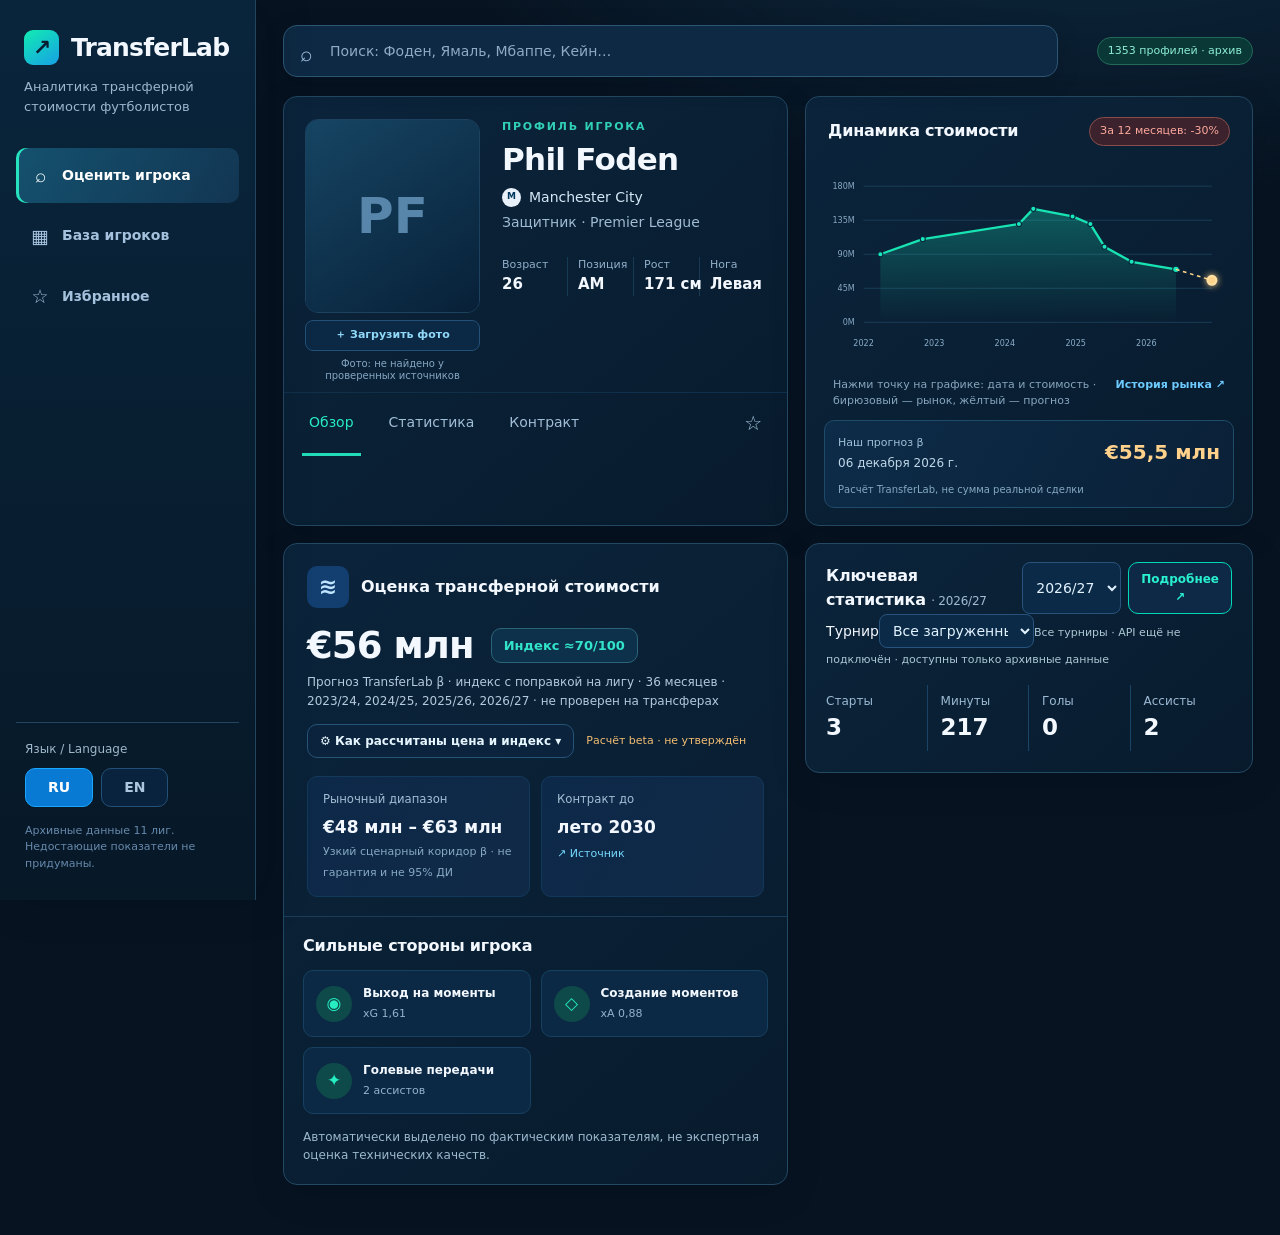
==== commit bc12c034: "Build TransferLab with latest confirmed stats [skip ci]" ====
--- a/index.html
+++ b/index.html
@@ -319,7 +319,7 @@
       </div>
       <div class="banner" id="profileProvenance"></div>
     </section>
-    <section id="viewCatalog" class="hidden"><div class="quality-note">Архивная база · данные не обновляются в реальном времени · клубы и контракты могут измениться.</div>
+    <section id="viewCatalog" class="hidden"><details class="free-scoreboard" id="freeMatchesPanel"><summary>Последние результаты матчей 2026/27 · бесплатные источники</summary><div class="free-scoreboard-controls"><label for="freeMatchLeague">Лига</label><select id="freeMatchLeague"></select><span id="freeMatchSource"></span></div><div id="freeMatchRows" class="free-match-rows"></div><p class="free-scoreboard-note">Это результаты команд, а не статистика конкретного игрока. Источники: OpenFootball / football-data.org.</p></details><div class="quality-note">2026/27: 0 игроков с данными футбольного API, 0 с частичной статистикой TheSportsDB; результаты матчей обновляются отдельно.</div>
       <div class="section-head"><div><div class="eyebrow">TRANSFERLAB DATABASE</div><h1 data-i="directory">База футболистов</h1><div class="muted" data-i="directoryDesc">Поиск, позиции, контракты и статистика из топ-5 лиг с архивом по сезонам.</div></div><button class="btn" id="exportCsv">↓ CSV</button></div>
       <div class="hero-band"><div class="hero-kpi"><strong id="kpiPlayers">943</strong><small data-i="players">Игроков</small></div><div class="hero-kpi"><strong id="kpiClubs">20</strong><small data-i="clubs">Клубов</small></div><div class="hero-kpi"><strong id="kpiStats">77</strong><small data-i="withStats">Со статистикой офлайн</small></div><div class="hero-kpi"><strong id="kpiContracts">27</strong><small data-i="verifiedContracts">Контрактов с источником</small></div></div>
       <div class="leagues-strip" id="leagueStrip" aria-label="Лиги"></div><div class="season-count-note" id="threeSeasonCatalogNotice" style="margin:0 0 16px;font-size:12px"></div>
@@ -329,7 +329,7 @@
     <section id="viewFavorites" class="hidden"><div class="eyebrow">TRANSFERLAB PERSONAL</div><h1 data-i="favoritesTitle">Избранные игроки</h1><p class="muted" data-i="favoritesExplain">Сохраняются в этом браузере без регистрации.</p><div id="favoritesGrid" class="directory"></div></section>
   </main>
 </div>
-<script id="embeddedData" type="application/json">{"players":[{"id":"622758","name":"Aaron Anselmino","web":"Anselmino","team":"Chelsea","pos":"Defender","teamcode":"8","league":"Premier League","season":"2026/27","origin":"FPL registry","scoutRole":"CB","displayPosition":"CB","birth":"2005-04-29","height":186,"foot":"right","source_url":"https://www.transfermarkt.co.uk/aaron-anselmino/profil/spieler/1145504","archive_as_of":"2026-07","match_confidence":"unique-name-only"},{"id":"472713","name":"Aaron Hickey","web":"Hickey","team":"Brentford","pos":"Defender","teamcode":"94","league":"Premier League","season":"2026/27","origin":"FPL registry","scoutRole":"LB/RB","displayPosition":"RB","birth":"2002-06-10","height":185,"foot":"both","source_url":"https://www.transfermarkt.co.uk/aaron-hickey/profil/spieler/591949","archive_as_of":"2026-07","match_confidence":"unique-name-only"},{"id":"214590","name":"Aaron Wan-Bissaka","web":"Wan-Bissaka","team":"Aston Villa","pos":"Defender","teamcode":"7","league":"Premier League","season":"2026/27","origin":"FPL registry","scoutRole":"LB/RB","displayPosition":"RB","birth":"1997-11-26","height":183,"foot":"right","source_url":"https://www.transfermarkt.co.uk/aaron-wan-bissaka/profil/spieler/477758","archive_as_of":"2026-07","match_confidence":"unique-name-only"},{"id":"572584","name":"Abdoul Ouattara","web":"Ouattara","team":"Ipswich Town","pos":"Defender","teamcode":"40","league":"Premier League","season":"2026/27","origin":"FPL registry","scoutRole":"LB/RB","displayPosition":"RB","birth":"2005-10-22","height":180,"source_url":"https://www.transfermarkt.co.uk/abdoul-ouattara/profil/spieler/991487","archive_as_of":"2026-07","match_confidence":"unique-name-only"},{"id":"578153","name":"Abdukodir Khusanov","web":"Khusanov","team":"Manchester City","pos":"Defender","teamcode":"","league":"Premier League","season":"2026/27","origin":"FPL registry","scoutRole":"CB","displayPosition":"CB","birth":"2004-02-29","height":186,"foot":"right","source_url":"https://www.transfermarkt.co.uk/abdukodir-khusanov/profil/spieler/763079","archive_as_of":"2026-07","match_confidence":"name+club"},{"id":"531442","name":"Abdul Fatawu","web":"Fatawu","team":"Ipswich Town","pos":"Midfielder","teamcode":"40","league":"Premier League","season":"2026/27","origin":"FPL registry","birth":"2004-03-08","height":177,"foot":"left","source_url":"https://www.transfermarkt.co.uk/abdul-fatawu/profil/spieler/864121","archive_as_of":"2026-07","match_confidence":"unique-name-only"},{"id":"208481","name":"Abdülkadir Ömür","web":"Ömür","team":"Hull City","pos":"Midfielder","teamcode":"88","league":"Premier League","season":"2026/27","origin":"FPL registry","scoutRole":"LW/RW","displayPosition":"RM","birth":"1999-06-25","height":168,"foot":"left","source_url":"https://www.transfermarkt.co.uk/abdulkadir-omur/profil/spieler/271495","archive_as_of":"2026-07","match_confidence":"unique-name-only"},{"id":"490161","name":"Abu Kamara","web":"Kamara","team":"Hull City","pos":"Midfielder","teamcode":"88","league":"Premier League","season":"2026/27","origin":"FPL registry","birth":"2003-07-21","height":183,"foot":"left","source_url":"https://www.transfermarkt.co.uk/abu-kamara/profil/spieler/696764","archive_as_of":"2026-07","match_confidence":"unique-name-only"},{"id":"499300","name":"Adam Aznou","web":"Aznou","team":"Everton","pos":"Defender","teamcode":"11","league":"Premier League","season":"2026/27","origin":"FPL registry","scoutRole":"LB/RB","displayPosition":"LB","birth":"2006-06-02","height":178,"foot":"left","source_url":"https://www.transfermarkt.co.uk/adam-aznou/profil/spieler/938146","archive_as_of":"2026-07","match_confidence":"unique-name-only"},{"id":"54469","name":"Adam Smith","web":"Smith","team":"Bournemouth","pos":"Defender","teamcode":"91","league":"Premier League","season":"2026/27","origin":"FPL registry","scoutRole":"LB/RB","displayPosition":"RB","birth":"1991-04-29","height":174,"foot":"right","source_url":"https://www.transfermarkt.co.uk/adam-smith/profil/spieler/61841","archive_as_of":"2026-07","match_confidence":"unique-name-only"},{"id":"496221","name":"Adam Wharton","web":"Wharton","team":"Crystal Palace","pos":"Midfielder","teamcode":"31","league":"Premier League","season":"2026/27","origin":"FPL registry","scoutRole":"DM","displayPosition":"DM","birth":"2004-02-06","height":182,"foot":"left","source_url":"https://www.transfermarkt.co.uk/adam-wharton/profil/spieler/744149","archive_as_of":"2026-07","match_confidence":"name+club"},{"id":"494521","name":"Adrien Truffert","web":"Truffert","team":"Bournemouth","pos":"Defender","teamcode":"","league":"Premier League","season":"2026/27","origin":"FPL registry","scoutRole":"LB/RB","displayPosition":"LB","birth":"2001-11-20","height":176,"foot":"left","source_url":"https://www.transfermarkt.co.uk/adrien-truffert/profil/spieler/654539","archive_as_of":"2026-07","match_confidence":"unique-name-only"},{"id":"154043","name":"Ainsley Maitland-Niles","web":"Maitland-Niles","team":"Everton","pos":"Defender","teamcode":"11","league":"Premier League","season":"2026/27","origin":"FPL registry","scoutRole":"LB/RB","displayPosition":"RB","birth":"1997-08-29","height":180,"foot":"right","source_url":"https://www.transfermarkt.co.uk/ainsley-maitland-niles/profil/spieler/285845","archive_as_of":"2026-07","match_confidence":"unique-name-only"},{"id":"632794","name":"Aladji Bamba","web":"Bamba","team":"Newcastle United","pos":"Midfielder","teamcode":"4","league":"Premier League","season":"2026/27","origin":"FPL registry","scoutRole":"DM","displayPosition":"DM","birth":"2006-07-14","height":181,"foot":"right","source_url":"https://www.transfermarkt.co.uk/aladji-bamba/profil/spieler/975347","archive_as_of":"2026-07","match_confidence":"unique-name-only"},{"id":"493105","name":"Alejandro Garnacho","web":"Garnacho","team":"Aston Villa","pos":"Midfielder","teamcode":"7","league":"Premier League","season":"2026/27","origin":"FPL registry","birth":"2004-07-01","height":180,"foot":"right","source_url":"https://www.transfermarkt.co.uk/alejandro-garnacho/profil/spieler/811779","archive_as_of":"2026-07","match_confidence":"unique-name-only"},{"id":"97846","name":"Alex Cairns","web":"Cairns","team":"Leeds United","pos":"Goalkeeper","teamcode":"2","league":"Premier League","season":"2026/27","origin":"FPL registry","scoutRole":"GK","displayPosition":"Goalkeeper","birth":"1993-01-04","height":183,"foot":"right","source_url":"https://www.transfermarkt.co.uk/alex-cairns/profil/spieler/194386","archive_as_of":"2026-07","match_confidence":"name+club"},{"id":"153133","name":"Alex Iwobi","web":"Iwobi","team":"Fulham","pos":"Midfielder","teamcode":"","league":"Premier League","season":"2026/27","origin":"FPL registry","birth":"1996-05-03","height":183,"foot":"right","source_url":"https://www.transfermarkt.co.uk/alex-iwobi/profil/spieler/242631","archive_as_of":"2026-07","match_confidence":"unique-name-only"},{"id":"545477","name":"Alex Murphy","web":"Murphy","team":"Newcastle United","pos":"Defender","teamcode":"4","league":"Premier League","season":"2026/27","origin":"FPL registry","scoutRole":"LB/RB","displayPosition":"LB","birth":"2004-06-25","height":188,"foot":"left","source_url":"https://www.transfermarkt.co.uk/alex-murphy/profil/spieler/900601","archive_as_of":"2026-07","match_confidence":"name+club"},{"id":"112520","name":"Alex Palmer","web":"Palmer","team":"Ipswich Town","pos":"Goalkeeper","teamcode":"40","league":"Premier League","season":"2026/27","origin":"FPL registry","scoutRole":"GK","displayPosition":"Goalkeeper","birth":"1996-08-10","height":191,"foot":"right","source_url":"https://www.transfermarkt.co.uk/alex-palmer/profil/spieler/245625","archive_as_of":"2026-07","match_confidence":"name+club"},{"id":"503139","name":"Alex Scott","web":"Scott","team":"Bournemouth","pos":"Midfielder","teamcode":"","league":"Premier League","season":"2026/27","origin":"FPL registry","scoutRole":"CM","displayPosition":"CM","birth":"2003-08-21","height":178,"foot":"right","source_url":"https://www.transfermarkt.co.uk/alex-scott/profil/spieler/855256","archive_as_of":"2026-07","match_confidence":"unique-name-only"},{"id":"614574","name":"Alex Tóth","web":"Tóth","team":"Bournemouth","pos":"Midfielder","teamcode":"91","league":"Premier League","season":"2026/27","origin":"FPL registry","scoutRole":"CM","displayPosition":"CM","birth":"2005-10-23","height":181,"foot":"right","source_url":"https://www.transfermarkt.co.uk/alex-toth/profil/spieler/998101","archive_as_of":"2026-07","match_confidence":"unique-name-only"},{"id":"219168","name":"Alexander Isak","web":"Isak","team":"Liverpool","pos":"Forward","teamcode":"","league":"Premier League","season":"2026/27","origin":"FPL registry","scoutRole":"ST","displayPosition":"ST","birth":"1999-09-21","height":190,"foot":"right","source_url":"https://www.transfermarkt.co.uk/alexander-isak/profil/spieler/349066","archive_as_of":"2026-07","match_confidence":"unique-name-only"},{"id":"243016","name":"Alexis Mac Allister","web":"Mac Allister","team":"Liverpool","pos":"Midfielder","teamcode":"","league":"Premier League","season":"2026/27","origin":"FPL registry","scoutRole":"CM","displayPosition":"CM","birth":"1998-12-24","height":176,"foot":"right","source_url":"https://www.transfermarkt.co.uk/alexis-mac-allister/profil/spieler/534033","archive_as_of":"2026-07","match_confidence":"unique-name-only"},{"id":"592740","name":"Alfie Cresswell","web":"Cresswell","team":"Leeds United","pos":"Midfielder","teamcode":"2","league":"Premier League","season":"2026/27","origin":"FPL registry","scoutRole":"CM","displayPosition":"CM","birth":"2007-07-15","source_url":"https://www.transfermarkt.co.uk/alfie-cresswell/profil/spieler/1065181","archive_as_of":"2026-07","match_confidence":"name+club"},{"id":"505079","name":"Alfie McNally","web":"McNally","team":"Fulham","pos":"Goalkeeper","teamcode":"54","league":"Premier League","season":"2026/27","origin":"FPL registry","scoutRole":"GK","displayPosition":"Goalkeeper","birth":"2004-12-22","source_url":"https://www.transfermarkt.co.uk/alfie-mcnally/profil/spieler/747950","archive_as_of":"2026-07","match_confidence":"unique-name-only"},{"id":"462387","name":"Ali Al-Hamadi","web":"Al-Hamadi","team":"Ipswich Town","pos":"Forward","teamcode":"40","league":"Premier League","season":"2026/27","origin":"FPL registry","scoutRole":"ST","displayPosition":"ST","birth":"2002-03-01","height":187,"foot":"right","source_url":"https://www.transfermarkt.co.uk/ali-al-hamadi/profil/spieler/610581","archive_as_of":"2026-07","match_confidence":"unique-name-only"},{"id":"116535","name":"Alisson Becker","web":"A.Becker","team":"Liverpool","pos":"Goalkeeper","teamcode":"","league":"Premier League","season":"2026/27","origin":"FPL registry"},{"id":"624777","name":"Allan Andrade","web":"Andrade","team":"Manchester City","pos":"Midfielder","teamcode":"43","league":"Premier League","season":"2026/27","origin":"FPL registry"},{"id":"451302","name":"Altay Bayındır","web":"Bayındır","team":"Manchester United","pos":"Goalkeeper","teamcode":"1","league":"Premier League","season":"2026/27","origin":"FPL registry","scoutRole":"GK","displayPosition":"Goalkeeper","birth":"1998-04-14","height":198,"foot":"right","source_url":"https://www.transfermarkt.co.uk/altay-bayindir/profil/spieler/336077","archive_as_of":"2026-07","match_confidence":"name+club"},{"id":"653481","name":"Alysson","web":"Alysson","team":"Aston Villa","pos":"Midfielder","teamcode":"7","league":"Premier League","season":"2026/27","origin":"FPL registry","birth":"2006-05-05","height":184,"foot":"left","source_url":"https://www.transfermarkt.co.uk/alysson/profil/spieler/1005583","archive_as_of":"2026-07","match_confidence":"name+club"},{"id":"493250","name":"Amad Diallo","web":"Amad","team":"Manchester United","pos":"Midfielder","teamcode":"","league":"Premier League","season":"2026/27","origin":"FPL registry","birth":"2002-07-11","height":173,"foot":"left","source_url":"https://www.transfermarkt.co.uk/amad-diallo/profil/spieler/536835","archive_as_of":"2026-07","match_confidence":"name+club"},{"id":"449871","name":"Amadou Onana","web":"Onana","team":"Aston Villa","pos":"Midfielder","teamcode":"","league":"Premier League","season":"2026/27","origin":"FPL registry","scoutRole":"DM","displayPosition":"DM","birth":"2001-08-16","height":195,"foot":"right","source_url":"https://www.transfermarkt.co.uk/amadou-onana/profil/spieler/485706","archive_as_of":"2026-07","match_confidence":"name+club"},{"id":"463726","name":"Amar Dedić","web":"Dedić","team":"Newcastle United","pos":"Defender","teamcode":"4","league":"Premier League","season":"2026/27","origin":"FPL registry","scoutRole":"LB/RB","displayPosition":"RB","birth":"2002-08-18","height":180,"foot":"right","source_url":"https://www.transfermarkt.co.uk/amar-dedic/profil/spieler/519184","archive_as_of":"2026-07","match_confidence":"unique-name-only"},{"id":"519324","name":"Amario Cozier-Duberry","web":"Cozier-Duberry","team":"Brighton & Hove Albion","pos":"Midfielder","teamcode":"36","league":"Premier League","season":"2026/27","origin":"FPL registry","birth":"2005-05-29","height":170,"foot":"left","source_url":"https://www.transfermarkt.co.uk/amario-cozier-duberry/profil/spieler/878150","archive_as_of":"2026-07","match_confidence":"name+club"},{"id":"489888","name":"Amine Adli","web":"Adli","team":"Bournemouth","pos":"Midfielder","teamcode":"91","league":"Premier League","season":"2026/27","origin":"FPL registry","birth":"2000-05-10","height":180,"foot":"left","source_url":"https://www.transfermarkt.co.uk/amine-adli/profil/spieler/532776","archive_as_of":"2026-07","match_confidence":"unique-name-only"},{"id":"570794","name":"Anan Khalaili","web":"Khalaili","team":"Crystal Palace","pos":"Defender","teamcode":"31","league":"Premier League","season":"2026/27","origin":"FPL registry","birth":"2004-09-03","height":183,"foot":"right","source_url":"https://www.transfermarkt.co.uk/anan-khalaili/profil/spieler/945021","archive_as_of":"2026-07","match_confidence":"unique-name-only"},{"id":"122798","name":"Andrew Robertson","web":"Robertson","team":"Tottenham Hotspur","pos":"Defender","teamcode":"6","league":"Premier League","season":"2026/27","origin":"FPL registry","scoutRole":"LB/RB","displayPosition":"LB","birth":"1994-03-11","height":178,"foot":"left","source_url":"https://www.transfermarkt.co.uk/andrew-robertson/profil/spieler/234803","archive_as_of":"2026-07","match_confidence":"unique-name-only"},{"id":"532605","name":"Andrey Santos","web":"Santos","team":"Manchester United","pos":"Midfielder","teamcode":"1","league":"Premier League","season":"2026/27","origin":"FPL registry","scoutRole":"CM","displayPosition":"CM","birth":"2004-05-03","height":180,"foot":"right","source_url":"https://www.transfermarkt.co.uk/andrey-santos/profil/spieler/743600","archive_as_of":"2026-07","match_confidence":"unique-name-only"},{"id":"606798","name":"Andrés García","web":"García","team":"Aston Villa","pos":"Defender","teamcode":"7","league":"Premier League","season":"2026/27","origin":"FPL registry","scoutRole":"LB/RB","displayPosition":"RB","birth":"2003-02-07","height":185,"foot":"right","source_url":"https://www.transfermarkt.co.uk/andres-garcia/profil/spieler/1063329","archive_as_of":"2026-07","match_confidence":"name+club"},{"id":"232457","name":"Anis Mehmeti","web":"Mehmeti","team":"Ipswich Town","pos":"Midfielder","teamcode":"40","league":"Premier League","season":"2026/27","origin":"FPL registry","scoutRole":"AM","displayPosition":"AM","birth":"2001-01-09","height":180,"foot":"right","source_url":"https://www.transfermarkt.co.uk/anis-mehmeti/profil/spieler/530813","archive_as_of":"2026-07","match_confidence":"name+club"},{"id":"449434","name":"Anthony Elanga","web":"Elanga","team":"Newcastle United","pos":"Midfielder","teamcode":"4","league":"Premier League","season":"2026/27","origin":"FPL registry","birth":"2002-04-27","height":178,"foot":"right","source_url":"https://www.transfermarkt.co.uk/anthony-elanga/profil/spieler/583189","archive_as_of":"2026-07","match_confidence":"name+club"},{"id":"232571","name":"Anthony Patterson","web":"Patterson","team":"Sunderland","pos":"Goalkeeper","teamcode":"56","league":"Premier League","season":"2026/27","origin":"FPL registry","scoutRole":"GK","displayPosition":"Goalkeeper","birth":"2000-05-10","height":189,"foot":"right","source_url":"https://www.transfermarkt.co.uk/anthony-patterson/profil/spieler/475946","archive_as_of":"2026-07","match_confidence":"unique-name-only"},{"id":"437730","name":"Antoine Semenyo","web":"Semenyo","team":"Manchester City","pos":"Midfielder","teamcode":"","league":"Premier League","season":"2026/27","origin":"FPL registry","birth":"2000-01-07","height":185,"foot":"right","source_url":"https://www.transfermarkt.co.uk/antoine-semenyo/profil/spieler/583255","archive_as_of":"2026-07","match_confidence":"name+club"},{"id":"466525","name":"Anton Stach","web":"Stach","team":"Leeds United","pos":"Midfielder","teamcode":"2","league":"Premier League","season":"2026/27","origin":"FPL registry","scoutRole":"DM","displayPosition":"DM","birth":"1998-11-15","height":194,"foot":"right","source_url":"https://www.transfermarkt.co.uk/anton-stach/profil/spieler/344069","archive_as_of":"2026-07","match_confidence":"name+club"},{"id":"169528","name":"Antonee Robinson","web":"Robinson","team":"Fulham","pos":"Defender","teamcode":"","league":"Premier League","season":"2026/27","origin":"FPL registry","scoutRole":"LB/RB","displayPosition":"LB","birth":"1997-08-08","height":183,"foot":"left","source_url":"https://www.transfermarkt.co.uk/antonee-robinson/profil/spieler/349701","archive_as_of":"2026-07","match_confidence":"unique-name-only"},{"id":"543295","name":"Antoni Milambo","web":"Milambo","team":"Brentford","pos":"Midfielder","teamcode":"94","league":"Premier League","season":"2026/27","origin":"FPL registry","scoutRole":"AM","displayPosition":"AM","birth":"2005-04-03","height":179,"foot":"right","source_url":"https://www.transfermarkt.co.uk/antoni-milambo/profil/spieler/683620","archive_as_of":"2026-07","match_confidence":"unique-name-only"},{"id":"485055","name":"Antonín Kinský","web":"Kinský","team":"Tottenham Hotspur","pos":"Goalkeeper","teamcode":"6","league":"Premier League","season":"2026/27","origin":"FPL registry","scoutRole":"GK","displayPosition":"Goalkeeper","birth":"2003-03-13","height":190,"foot":"right","source_url":"https://www.transfermarkt.co.uk/antonin-kinsky/profil/spieler/725912","archive_as_of":"2026-07","match_confidence":"name+club"},{"id":"483067","name":"António Silva","web":"Silva","team":"Bournemouth","pos":"Defender","teamcode":"91","league":"Premier League","season":"2026/27","origin":"FPL registry","scoutRole":"CB","displayPosition":"CB","birth":"2003-10-30","height":187,"foot":"right","source_url":"https://www.transfermarkt.co.uk/antonio-silva/profil/spieler/650568","archive_as_of":"2026-07","match_confidence":"unique-name-only"},{"id":"248056","name":"Ao Tanaka","web":"Tanaka","team":"Leeds United","pos":"Midfielder","teamcode":"2","league":"Premier League","season":"2026/27","origin":"FPL registry","scoutRole":"CM","displayPosition":"CM","birth":"1998-09-10","height":180,"foot":"right","source_url":"https://www.transfermarkt.co.uk/ao-tanaka/profil/spieler/489359","archive_as_of":"2026-07","match_confidence":"name+club"},{"id":"547701","name":"Archie Gray","web":"Gray","team":"Tottenham Hotspur","pos":"Midfielder","teamcode":"6","league":"Premier League","season":"2026/27","origin":"FPL registry","scoutRole":"DM","displayPosition":"DM","birth":"2006-03-12","height":187,"foot":"right","source_url":"https://www.transfermarkt.co.uk/archie-gray/profil/spieler/922693","archive_as_of":"2026-07","match_confidence":"name+club"},{"id":"586268","name":"Armin Pecsi","web":"Pecsi","team":"Liverpool","pos":"Goalkeeper","teamcode":"14","league":"Premier League","season":"2026/27","origin":"FPL registry","scoutRole":"GK","displayPosition":"Goalkeeper","birth":"2005-02-24","height":190,"foot":"right","source_url":"https://www.transfermarkt.co.uk/armin-pecsi/profil/spieler/933215","archive_as_of":"2026-07","match_confidence":"unique-name-only"},{"id":"465680","name":"Arnaud Kalimuendo","web":"Kalimuendo","team":"Nottingham Forest","pos":"Forward","teamcode":"17","league":"Premier League","season":"2026/27","origin":"FPL registry","scoutRole":"ST","displayPosition":"ST","birth":"2002-01-20","height":178,"foot":"right","source_url":"https://www.transfermarkt.co.uk/arnaud-kalimuendo/profil/spieler/585959","archive_as_of":"2026-07","match_confidence":"unique-name-only"},{"id":"105717","name":"Arthur Masuaku","web":"Masuaku","team":"Sunderland","pos":"Defender","teamcode":"56","league":"Premier League","season":"2026/27","origin":"FPL registry","scoutRole":"LB/RB","displayPosition":"LB","birth":"1993-11-07","height":179,"foot":"left","source_url":"https://www.transfermarkt.co.uk/arthur-masuaku/profil/spieler/181380","archive_as_of":"2026-07","match_confidence":"unique-name-only"},{"id":"548308","name":"Ashley Phillips","web":"Phillips","team":"Tottenham Hotspur","pos":"Defender","teamcode":"6","league":"Premier League","season":"2026/27","origin":"FPL registry","scoutRole":"CB","displayPosition":"CB","birth":"2005-06-26","height":196,"foot":"right","source_url":"https://www.transfermarkt.co.uk/ashley-phillips/profil/spieler/859951","archive_as_of":"2026-07","match_confidence":"name+club"},{"id":"539142","name":"Aurèle Amenda","web":"Amenda","team":"Coventry City","pos":"Defender","teamcode":"9","league":"Premier League","season":"2026/27","origin":"FPL registry","scoutRole":"CB","displayPosition":"CB","birth":"2003-07-31","height":194,"foot":"right","source_url":"https://www.transfermarkt.co.uk/aurele-amenda/profil/spieler/635645","archive_as_of":"2026-07","match_confidence":"unique-name-only"},{"id":"220362","name":"Axel Disasi","web":"Disasi","team":"Crystal Palace","pos":"Defender","teamcode":"31","league":"Premier League","season":"2026/27","origin":"FPL registry","scoutRole":"CB","displayPosition":"CB","birth":"1998-03-11","height":191,"foot":"right","source_url":"https://www.transfermarkt.co.uk/axel-disasi/profil/spieler/386047","archive_as_of":"2026-07","match_confidence":"unique-name-only"},{"id":"606745","name":"Ayden Heaven","web":"Heaven","team":"Manchester United","pos":"Defender","teamcode":"1","league":"Premier League","season":"2026/27","origin":"FPL registry","scoutRole":"CB","displayPosition":"CB","birth":"2006-09-22","height":189,"foot":"left","source_url":"https://www.transfermarkt.co.uk/ayden-heaven/profil/spieler/1078163","archive_as_of":"2026-07","match_confidence":"name+club"},{"id":"637238","name":"Ayyoub Bouaddi","web":"Bouaddi","team":"Manchester City","pos":"Midfielder","teamcode":"43","league":"Premier League","season":"2026/27","origin":"FPL registry","scoutRole":"CM","displayPosition":"CM","birth":"2007-10-02","height":185,"foot":"right","source_url":"https://www.transfermarkt.co.uk/ayyoub-bouaddi/profil/spieler/1097139","archive_as_of":"2026-07","match_confidence":"unique-name-only"},{"id":"241117","name":"Azor Matusiwa","web":"Matusiwa","team":"Ipswich Town","pos":"Midfielder","teamcode":"40","league":"Premier League","season":"2026/27","origin":"FPL registry","scoutRole":"DM","displayPosition":"DM","birth":"1998-04-28","height":173,"foot":"right","source_url":"https://www.transfermarkt.co.uk/azor-matusiwa/profil/spieler/315145","archive_as_of":"2026-07","match_confidence":"unique-name-only"},{"id":"242882","name":"Bafodé Diakité","web":"Diakité","team":"Bournemouth","pos":"Defender","teamcode":"91","league":"Premier League","season":"2026/27","origin":"FPL registry","scoutRole":"CB","displayPosition":"CB","birth":"2001-01-06","height":184,"foot":"right","source_url":"https://www.transfermarkt.co.uk/bafode-diakite/profil/spieler/463605","archive_as_of":"2026-07","match_confidence":"unique-name-only"},{"id":"489639","name":"Bart Verbruggen","web":"Verbruggen","team":"Brighton & Hove Albion","pos":"Goalkeeper","teamcode":"","league":"Premier League","season":"2026/27","origin":"FPL registry","scoutRole":"GK","displayPosition":"Goalkeeper","birth":"2002-08-18","height":193,"foot":"right","source_url":"https://www.transfermarkt.co.uk/bart-verbruggen/profil/spieler/565093","archive_as_of":"2026-07","match_confidence":"name+club"},{"id":"611665","name":"Bazoumana Touré","web":"Touré","team":"Newcastle United","pos":"Midfielder","teamcode":"4","league":"Premier League","season":"2026/27","origin":"FPL registry","birth":"2006-03-02","height":178,"foot":"left","source_url":"https://www.transfermarkt.co.uk/bazoumana-toure/profil/spieler/1067904","archive_as_of":"2026-07","match_confidence":"unique-name-only"},{"id":"172850","name":"Ben Chilwell","web":"Chilwell","team":"Crystal Palace","pos":"Defender","teamcode":"31","league":"Premier League","season":"2026/27","origin":"FPL registry","scoutRole":"LB/RB","displayPosition":"LB","birth":"1996-12-21","height":180,"foot":"left","source_url":"https://www.transfermarkt.co.uk/ben-chilwell/profil/spieler/316125","archive_as_of":"2026-07","match_confidence":"unique-name-only"},{"id":"115556","name":"Ben Davies","web":"Davies","team":"Tottenham Hotspur","pos":"Defender","teamcode":"6","league":"Premier League","season":"2026/27","origin":"FPL registry","scoutRole":"CB","displayPosition":"CB","birth":"1993-04-24","height":181,"foot":"left","source_url":"https://www.transfermarkt.co.uk/ben-davies/profil/spieler/192765","archive_as_of":"2026-07","match_confidence":"name+club"},{"id":"496208","name":"Ben Gannon-Doak","web":"Gannon-Doak","team":"Bournemouth","pos":"Midfielder","teamcode":"91","league":"Premier League","season":"2026/27","origin":"FPL registry","birth":"2005-11-11","height":173,"foot":"right","source_url":"https://www.transfermarkt.co.uk/ben-gannon-doak/profil/spieler/719673","archive_as_of":"2026-07","match_confidence":"unique-name-only"},{"id":"222018","name":"Ben Johnson","web":"Johnson","team":"Ipswich Town","pos":"Defender","teamcode":"40","league":"Premier League","season":"2026/27","origin":"FPL registry","scoutRole":"LB/RB","displayPosition":"RB","birth":"2000-01-24","height":184,"foot":"right","source_url":"https://www.transfermarkt.co.uk/ben-johnson/profil/spieler/468002","archive_as_of":"2026-07","match_confidence":"name+club"},{"id":"198869","name":"Ben White","web":"White","team":"Arsenal","pos":"Defender","teamcode":"3","league":"Premier League","season":"2026/27","origin":"FPL registry","scoutRole":"LB/RB","displayPosition":"RB","birth":"1997-10-08","height":186,"foot":"right","source_url":"https://www.transfermarkt.co.uk/ben-white/profil/spieler/335721","archive_as_of":"2026-07","match_confidence":"unique-name-only"},{"id":"110690","name":"Ben Wilson","web":"Wilson","team":"Coventry City","pos":"Goalkeeper","teamcode":"9","league":"Premier League","season":"2026/27","origin":"FPL registry"},{"id":"576620","name":"Bendito Mantato","web":"Mantato","team":"Manchester United","pos":"Midfielder","teamcode":"1","league":"Premier League","season":"2026/27","origin":"FPL registry","birth":"2008-01-25","height":180,"source_url":"https://www.transfermarkt.co.uk/bendito-mantato/profil/spieler/1085591","archive_as_of":"2026-07","match_confidence":"name+club"},{"id":"612534","name":"Benjamin Fredrick","web":"Fredrick","team":"Brentford","pos":"Defender","teamcode":"94","league":"Premier League","season":"2026/27","origin":"FPL registry","scoutRole":"CB","displayPosition":"CB","birth":"2005-05-28","height":187,"foot":"right","source_url":"https://www.transfermarkt.co.uk/benjamin-fredrick/profil/spieler/1071138","archive_as_of":"2026-07","match_confidence":"unique-name-only"},{"id":"86873","name":"Benjamin Lecomte","web":"Lecomte","team":"Fulham","pos":"Goalkeeper","teamcode":"54","league":"Premier League","season":"2026/27","origin":"FPL registry","scoutRole":"GK","displayPosition":"Goalkeeper","birth":"1991-04-26","height":186,"foot":"left","source_url":"https://www.transfermarkt.co.uk/benjamin-lecomte/profil/spieler/127181","archive_as_of":"2026-07","match_confidence":"unique-name-only"},{"id":"485711","name":"Benjamin Šeško","web":"Šeško","team":"Manchester United","pos":"Forward","teamcode":"1","league":"Premier League","season":"2026/27","origin":"FPL registry","scoutRole":"ST","displayPosition":"ST","birth":"2003-05-31","height":195,"foot":"right","source_url":"https://www.transfermarkt.co.uk/benjamin-sesko/profil/spieler/627442","archive_as_of":"2026-07","match_confidence":"name+club"},{"id":"242880","name":"Benoît Badiashile","web":"Badiashile","team":"Chelsea","pos":"Defender","teamcode":"8","league":"Premier League","season":"2026/27","origin":"FPL registry","scoutRole":"CB","displayPosition":"CB","birth":"2001-03-26","height":194,"foot":"left","source_url":"https://www.transfermarkt.co.uk/benoit-badiashile/profil/spieler/463603","archive_as_of":"2026-07","match_confidence":"unique-name-only"},{"id":"80201","name":"Bernd Leno","web":"Leno","team":"Fulham","pos":"Goalkeeper","teamcode":"","league":"Premier League","season":"2026/27","origin":"FPL registry","scoutRole":"GK","displayPosition":"Goalkeeper","birth":"1992-03-04","height":190,"foot":"right","source_url":"https://www.transfermarkt.co.uk/bernd-leno/profil/spieler/72476","archive_as_of":"2026-07","match_confidence":"unique-name-only"},{"id":"486385","name":"Beto","web":"Beto","team":"Everton","pos":"Forward","teamcode":"","league":"Premier League","season":"2026/27","origin":"FPL registry","scoutRole":"ST","displayPosition":"ST","birth":"1998-01-31","height":194,"foot":"right","source_url":"https://www.transfermarkt.co.uk/beto/profil/spieler/595809","archive_as_of":"2026-07","match_confidence":"unique-name-only"},{"id":"461102","name":"Bobby Thomas","web":"Thomas","team":"Coventry City","pos":"Defender","teamcode":"9","league":"Premier League","season":"2026/27","origin":"FPL registry"},{"id":"218364","name":"Borna Sosa","web":"Sosa","team":"Crystal Palace","pos":"Defender","teamcode":"31","league":"Premier League","season":"2026/27","origin":"FPL registry","scoutRole":"LB/RB","displayPosition":"LB","birth":"1998-01-21","height":187,"foot":"left","source_url":"https://www.transfermarkt.co.uk/borna-sosa/profil/spieler/293194","archive_as_of":"2026-07","match_confidence":"name+club"},{"id":"226944","name":"Boubacar Kamara","web":"Kamara","team":"Aston Villa","pos":"Midfielder","teamcode":"7","league":"Premier League","season":"2026/27","origin":"FPL registry","scoutRole":"DM","displayPosition":"DM","birth":"1999-11-23","height":184,"foot":"right","source_url":"https://www.transfermarkt.co.uk/boubacar-kamara/profil/spieler/394327","archive_as_of":"2026-07","match_confidence":"name+club"},{"id":"482616","name":"Bradley Barcola","web":"Barcola","team":"Liverpool","pos":"Midfielder","teamcode":"14","league":"Premier League","season":"2026/27","origin":"FPL registry","birth":"2002-09-02","height":187,"foot":"right","source_url":"https://www.transfermarkt.co.uk/bradley-barcola/profil/spieler/708265","archive_as_of":"2026-07","match_confidence":"unique-name-only"},{"id":"645618","name":"Bradley Burrowes","web":"Burrowes","team":"Aston Villa","pos":"Midfielder","teamcode":"7","league":"Premier League","season":"2026/27","origin":"FPL registry","birth":"2008-03-04","height":169,"foot":"right","source_url":"https://www.transfermarkt.co.uk/bradley-burrowes/profil/spieler/1202361","archive_as_of":"2026-07","match_confidence":"name+club"},{"id":"629068","name":"Braiden Graham","web":"Graham","team":"Everton","pos":"Midfielder","teamcode":"11","league":"Premier League","season":"2026/27","origin":"FPL registry","birth":"2007-11-07","height":175,"foot":"right","source_url":"https://www.transfermarkt.co.uk/braiden-graham/profil/spieler/1122712","archive_as_of":"2026-07","match_confidence":"unique-name-only"},{"id":"214572","name":"Brandon Austin","web":"Austin","team":"Tottenham Hotspur","pos":"Goalkeeper","teamcode":"6","league":"Premier League","season":"2026/27","origin":"FPL registry","scoutRole":"GK","displayPosition":"Goalkeeper","birth":"1999-01-08","height":188,"foot":"right","source_url":"https://www.transfermarkt.co.uk/brandon-austin/profil/spieler/428016","archive_as_of":"2026-07","match_confidence":"name+club"},{"id":"230730","name":"Brandon Thomas-Asante","web":"Thomas-Asante","team":"Coventry City","pos":"Forward","teamcode":"9","league":"Premier League","season":"2026/27","origin":"FPL registry","scoutRole":"ST","displayPosition":"ST","birth":"1998-12-29","height":182,"foot":"right","source_url":"https://www.transfermarkt.co.uk/brandon-thomas-asante/profil/spieler/451747","archive_as_of":"2026-07","match_confidence":"unique-name-only"},{"id":"427637","name":"Brenden Aaronson","web":"Aaronson","team":"Leeds United","pos":"Midfielder","teamcode":"2","league":"Premier League","season":"2026/27","origin":"FPL registry","scoutRole":"AM","displayPosition":"AM","birth":"2000-10-22","height":177,"foot":"right","source_url":"https://www.transfermarkt.co.uk/brenden-aaronson/profil/spieler/393323","archive_as_of":"2026-07","match_confidence":"name+club"},{"id":"242898","name":"Brennan Johnson","web":"Johnson","team":"Everton","pos":"Midfielder","teamcode":"11","league":"Premier League","season":"2026/27","origin":"FPL registry","birth":"2001-05-23","height":186,"foot":"right","source_url":"https://www.transfermarkt.co.uk/brennan-johnson/profil/spieler/470607","archive_as_of":"2026-07","match_confidence":"unique-name-only"},{"id":"441264","name":"Brian Brobbey","web":"Brobbey","team":"Sunderland","pos":"Forward","teamcode":"56","league":"Premier League","season":"2026/27","origin":"FPL registry","scoutRole":"ST","displayPosition":"ST","birth":"2002-02-01","height":181,"foot":"right","source_url":"https://www.transfermarkt.co.uk/brian-brobbey/profil/spieler/473169","archive_as_of":"2026-07","match_confidence":"unique-name-only"},{"id":"690838","name":"Brian Madjo","web":"Madjo","team":"Aston Villa","pos":"Forward","teamcode":"7","league":"Premier League","season":"2026/27","origin":"FPL registry","scoutRole":"ST","displayPosition":"ST","birth":"2009-01-12","height":193,"foot":"right","source_url":"https://www.transfermarkt.co.uk/brian-madjo/profil/spieler/1226357","archive_as_of":"2026-07","match_confidence":"unique-name-only"},{"id":"496181","name":"Brooke Norton-Cuffy","web":"Norton-Cuffy","team":"Hull City","pos":"Defender","teamcode":"88","league":"Premier League","season":"2026/27","origin":"FPL registry","scoutRole":"LB/RB","displayPosition":"RB","birth":"2004-01-12","height":181,"foot":"right","source_url":"https://www.transfermarkt.co.uk/brooke-norton-cuffy/profil/spieler/728733","archive_as_of":"2026-07","match_confidence":"unique-name-only"},{"id":"141746","name":"Bruno Fernandes","web":"B.Fernandes","team":"Manchester United","pos":"Midfielder","teamcode":"","league":"Premier League","season":"2026/27","origin":"FPL registry","scoutRole":"AM","displayPosition":"AM","birth":"1994-09-08","height":183,"foot":"right","source_url":"https://www.transfermarkt.co.uk/bruno-fernandes/profil/spieler/240306","archive_as_of":"2026-07","match_confidence":"name+club"},{"id":"208706","name":"Bruno Guimarães","web":"Guimarães","team":"Arsenal","pos":"Midfielder","teamcode":"3","league":"Premier League","season":"2026/27","origin":"FPL registry","scoutRole":"CM","displayPosition":"CM","birth":"1997-11-16","height":182,"foot":"right","source_url":"https://www.transfermarkt.co.uk/bruno-guimaraes/profil/spieler/520624","archive_as_of":"2026-07","match_confidence":"unique-name-only"},{"id":"446008","name":"Bryan Mbeumo","web":"Mbeumo","team":"Manchester United","pos":"Midfielder","teamcode":"","league":"Premier League","season":"2026/27","origin":"FPL registry","birth":"1999-08-07","height":171,"foot":"left","source_url":"https://www.transfermarkt.co.uk/bryan-mbeumo/profil/spieler/413039","archive_as_of":"2026-07","match_confidence":"name+club"},{"id":"223340","name":"Bukayo Saka","web":"Saka","team":"Arsenal","pos":"Midfielder","teamcode":"","league":"Premier League","season":"2026/27","origin":"FPL registry","birth":"2001-09-05","height":178,"foot":"left","source_url":"https://www.transfermarkt.co.uk/bukayo-saka/profil/spieler/433177","archive_as_of":"2026-07","match_confidence":"unique-name-only"},{"id":"661888","name":"Caleb Yirenkyi","web":"Yirenkyi","team":"Coventry City","pos":"Midfielder","teamcode":"9","league":"Premier League","season":"2026/27","origin":"FPL registry","scoutRole":"CM","displayPosition":"CM","birth":"2006-01-15","height":182,"foot":"right","source_url":"https://www.transfermarkt.co.uk/caleb-yirenkyi/profil/spieler/1240763","archive_as_of":"2026-07","match_confidence":"unique-name-only"},{"id":"209046","name":"Callum Hudson-Odoi","web":"Hudson-Odoi","team":"Nottingham Forest","pos":"Midfielder","teamcode":"17","league":"Premier League","season":"2026/27","origin":"FPL registry","birth":"2000-11-07","height":178,"foot":"right","source_url":"https://www.transfermarkt.co.uk/callum-hudson-odoi/profil/spieler/392768","archive_as_of":"2026-07","match_confidence":"name+club"},{"id":"499726","name":"Callum Olusesi","web":"Olusesi","team":"Tottenham Hotspur","pos":"Midfielder","teamcode":"6","league":"Premier League","season":"2026/27","origin":"FPL registry","scoutRole":"CM","displayPosition":"CM","birth":"2007-03-11","height":187,"foot":"right","source_url":"https://www.transfermarkt.co.uk/callum-olusesi/profil/spieler/985546","archive_as_of":"2026-07","match_confidence":"name+club"},{"id":"75115","name":"Callum Wilson","web":"Wilson","team":"Brentford","pos":"Forward","teamcode":"94","league":"Premier League","season":"2026/27","origin":"FPL registry","scoutRole":"ST","displayPosition":"ST","birth":"1992-02-27","height":180,"foot":"right","source_url":"https://www.transfermarkt.co.uk/callum-wilson/profil/spieler/123682","archive_as_of":"2026-07","match_confidence":"unique-name-only"},{"id":"232892","name":"Calvin Bassey","web":"Bassey","team":"Fulham","pos":"Defender","teamcode":"54","league":"Premier League","season":"2026/27","origin":"FPL registry","scoutRole":"CB","displayPosition":"CB","birth":"1999-12-31","height":185,"foot":"left","source_url":"https://www.transfermarkt.co.uk/calvin-bassey/profil/spieler/461883","archive_as_of":"2026-07","match_confidence":"unique-name-only"},{"id":"489580","name":"Calvin Ramsay","web":"Ramsay","team":"Liverpool","pos":"Defender","teamcode":"14","league":"Premier League","season":"2026/27","origin":"FPL registry","scoutRole":"LB/RB","displayPosition":"RB","birth":"2003-07-31","height":177,"foot":"right","source_url":"https://www.transfermarkt.co.uk/calvin-ramsay/profil/spieler/633652","archive_as_of":"2026-07","match_confidence":"unique-name-only"},{"id":"524180","name":"Cameron Humphreys","web":"Humphreys","team":"Ipswich Town","pos":"Midfielder","teamcode":"40","league":"Premier League","season":"2026/27","origin":"FPL registry"},{"id":"200720","name":"Caoimhín Kelleher","web":"Kelleher","team":"Brentford","pos":"Goalkeeper","teamcode":"94","league":"Premier League","season":"2026/27","origin":"FPL registry","scoutRole":"GK","displayPosition":"Goalkeeper","birth":"1998-11-23","height":188,"foot":"right","source_url":"https://www.transfermarkt.co.uk/caoimhin-kelleher/profil/spieler/340918","archive_as_of":"2026-07","match_confidence":"unique-name-only"},{"id":"472739","name":"Carl Rushworth","web":"Rushworth","team":"Coventry City","pos":"Goalkeeper","teamcode":"9","league":"Premier League","season":"2026/27","origin":"FPL registry","scoutRole":"GK","displayPosition":"Goalkeeper","birth":"2001-07-02","height":191,"foot":"left","source_url":"https://www.transfermarkt.co.uk/carl-rushworth/profil/spieler/646353","archive_as_of":"2026-07","match_confidence":"unique-name-only"},{"id":"502697","name":"Carlos Alcaraz","web":"Alcaraz","team":"Everton","pos":"Midfielder","teamcode":"11","league":"Premier League","season":"2026/27","origin":"FPL registry","scoutRole":"CM","displayPosition":"CM","birth":"2002-11-30","height":176,"foot":"right","source_url":"https://www.transfermarkt.co.uk/carlos-alcaraz/profil/spieler/748319","archive_as_of":"2026-07","match_confidence":"unique-name-only"},{"id":"535301","name":"Carlos Baleba","web":"Baleba","team":"Manchester United","pos":"Midfielder","teamcode":"1","league":"Premier League","season":"2026/27","origin":"FPL registry","scoutRole":"DM","displayPosition":"DM","birth":"2004-01-03","height":179,"foot":"left","source_url":"https://www.transfermarkt.co.uk/carlos-baleba/profil/spieler/973085","archive_as_of":"2026-07","match_confidence":"unique-name-only"},{"id":"661800","name":"Cathal McCarthy","web":"McCarthy","team":"Hull City","pos":"Defender","teamcode":"88","league":"Premier League","season":"2026/27","origin":"FPL registry"},{"id":"515621","name":"Chadi Riad","web":"Riad","team":"Crystal Palace","pos":"Defender","teamcode":"31","league":"Premier League","season":"2026/27","origin":"FPL registry","scoutRole":"CB","displayPosition":"CB","birth":"2003-06-17","height":186,"foot":"left","source_url":"https://www.transfermarkt.co.uk/chadi-riad/profil/spieler/689637","archive_as_of":"2026-07","match_confidence":"name+club"},{"id":"647850","name":"Charalampos Kostoulas","web":"Kostoulas","team":"Brighton & Hove Albion","pos":"Forward","teamcode":"36","league":"Premier League","season":"2026/27","origin":"FPL registry","scoutRole":"ST","displayPosition":"ST","birth":"2007-05-30","height":185,"foot":"right","source_url":"https://www.transfermarkt.co.uk/charalampos-kostoulas/profil/spieler/1060087","archive_as_of":"2026-07","match_confidence":"name+club"},{"id":"501902","name":"Charlie Hughes","web":"Hughes","team":"Hull City","pos":"Defender","teamcode":"88","league":"Premier League","season":"2026/27","origin":"FPL registry"},{"id":"438464","name":"Cheick Doucouré","web":"Doucouré","team":"Crystal Palace","pos":"Midfielder","teamcode":"31","league":"Premier League","season":"2026/27","origin":"FPL registry","scoutRole":"DM","displayPosition":"DM","birth":"2000-01-08","height":180,"foot":"right","source_url":"https://www.transfermarkt.co.uk/cheick-doucoure/profil/spieler/543387","archive_as_of":"2026-07","match_confidence":"name+club"},{"id":"549912","name":"Chemsdine Talbi","web":"Talbi","team":"Sunderland","pos":"Midfielder","teamcode":"56","league":"Premier League","season":"2026/27","origin":"FPL registry","birth":"2005-05-09","height":175,"foot":"right","source_url":"https://www.transfermarkt.co.uk/chemsdine-talbi/profil/spieler/743384","archive_as_of":"2026-07","match_confidence":"unique-name-only"},{"id":"596047","name":"Chido Obi","web":"Obi","team":"Manchester United","pos":"Forward","teamcode":"1","league":"Premier League","season":"2026/27","origin":"FPL registry","scoutRole":"ST","displayPosition":"ST","birth":"2007-11-29","height":188,"foot":"right","source_url":"https://www.transfermarkt.co.uk/chido-obi/profil/spieler/1042886","archive_as_of":"2026-07","match_confidence":"name+club"},{"id":"229164","name":"Chiedozie Ogbene","web":"Ogbene","team":"Ipswich Town","pos":"Midfielder","teamcode":"40","league":"Premier League","season":"2026/27","origin":"FPL registry","birth":"1997-05-01","height":181,"foot":"right","source_url":"https://www.transfermarkt.co.uk/chiedozie-ogbene/profil/spieler/392591","archive_as_of":"2026-07","match_confidence":"name+club"},{"id":"427623","name":"Chris Richards","web":"Richards","team":"Crystal Palace","pos":"Defender","teamcode":"31","league":"Premier League","season":"2026/27","origin":"FPL registry","scoutRole":"CB","displayPosition":"CB","birth":"2000-03-28","height":189,"foot":"right","source_url":"https://www.transfermarkt.co.uk/chris-richards/profil/spieler/578539","archive_as_of":"2026-07","match_confidence":"name+club"},{"id":"554197","name":"Chris Rigg","web":"Rigg","team":"Sunderland","pos":"Midfielder","teamcode":"56","league":"Premier League","season":"2026/27","origin":"FPL registry","scoutRole":"AM","displayPosition":"AM","birth":"2007-06-18","height":177,"foot":"left","source_url":"https://www.transfermarkt.co.uk/chris-rigg/profil/spieler/947411","archive_as_of":"2026-07","match_confidence":"unique-name-only"},{"id":"60689","name":"Chris Wood","web":"Wood","team":"Nottingham Forest","pos":"Forward","teamcode":"17","league":"Premier League","season":"2026/27","origin":"FPL registry","scoutRole":"ST","displayPosition":"ST","birth":"1991-12-07","height":191,"foot":"right","source_url":"https://www.transfermarkt.co.uk/chris-wood/profil/spieler/108725","archive_as_of":"2026-07","match_confidence":"name+club"},{"id":"660392","name":"Christantus Uche","web":"Uche","team":"Crystal Palace","pos":"Forward","teamcode":"31","league":"Premier League","season":"2026/27","origin":"FPL registry","scoutRole":"ST","displayPosition":"ST","birth":"2003-05-19","height":190,"foot":"both","source_url":"https://www.transfermarkt.co.uk/christantus-uche/profil/spieler/1124005","archive_as_of":"2026-07","match_confidence":"unique-name-only"},{"id":"128295","name":"Christian Nørgaard","web":"Nørgaard","team":"Everton","pos":"Midfielder","teamcode":"11","league":"Premier League","season":"2026/27","origin":"FPL registry","scoutRole":"DM","displayPosition":"DM","birth":"1994-03-10","height":187,"foot":"right","source_url":"https://www.transfermarkt.co.uk/christian-norgaard/profil/spieler/148367","archive_as_of":"2026-07","match_confidence":"unique-name-only"},{"id":"108813","name":"Christian Walton","web":"Walton","team":"Ipswich Town","pos":"Goalkeeper","teamcode":"40","league":"Premier League","season":"2026/27","origin":"FPL registry","scoutRole":"GK","displayPosition":"Goalkeeper","birth":"1995-11-09","height":195,"foot":"left","source_url":"https://www.transfermarkt.co.uk/christian-walton/profil/spieler/208379","archive_as_of":"2026-07","match_confidence":"name+club"},{"id":"647839","name":"Christos Mouzakitis","web":"Mouzakitis","team":"Hull City","pos":"Midfielder","teamcode":"88","league":"Premier League","season":"2026/27","origin":"FPL registry","scoutRole":"CM","displayPosition":"CM","birth":"2006-12-25","height":180,"foot":"left","source_url":"https://www.transfermarkt.co.uk/christos-mouzakitis/profil/spieler/964426","archive_as_of":"2026-07","match_confidence":"unique-name-only"},{"id":"439509","name":"Christos Tzolis","web":"Tzolis","team":"Arsenal","pos":"Midfielder","teamcode":"3","league":"Premier League","season":"2026/27","origin":"FPL registry","birth":"2002-01-30","height":179,"foot":"right","source_url":"https://www.transfermarkt.co.uk/christos-tzolis/profil/spieler/451677","archive_as_of":"2026-07","match_confidence":"unique-name-only"},{"id":"147675","name":"Chuba Akpom","web":"Akpom","team":"Ipswich Town","pos":"Forward","teamcode":"40","league":"Premier League","season":"2026/27","origin":"FPL registry","scoutRole":"ST","displayPosition":"ST","birth":"1995-10-09","height":183,"foot":"right","source_url":"https://www.transfermarkt.co.uk/chuba-akpom/profil/spieler/197642","archive_as_of":"2026-07","match_confidence":"unique-name-only"},{"id":"575204","name":"Claudio Echeverri","web":"Echeverri","team":"Manchester City","pos":"Midfielder","teamcode":"43","league":"Premier League","season":"2026/27","origin":"FPL registry","scoutRole":"AM","displayPosition":"AM","birth":"2006-01-02","height":170,"foot":"right","source_url":"https://www.transfermarkt.co.uk/claudio-echeverri/profil/spieler/994536","archive_as_of":"2026-07","match_confidence":"unique-name-only"},{"id":"433590","name":"Cody Drameh","web":"Drameh","team":"Hull City","pos":"Defender","teamcode":"","league":"Premier League","season":"2026/27","origin":"FPL registry"},{"id":"243298","name":"Cody Gakpo","web":"Gakpo","team":"Liverpool","pos":"Midfielder","teamcode":"","league":"Premier League","season":"2026/27","origin":"FPL registry","birth":"1999-05-07","height":193,"foot":"right","source_url":"https://www.transfermarkt.co.uk/cody-gakpo/profil/spieler/434675","archive_as_of":"2026-07","match_confidence":"unique-name-only"},{"id":"244851","name":"Cole Palmer","web":"Palmer","team":"Chelsea","pos":"Midfielder","teamcode":"","league":"Premier League","season":"2026/27","origin":"FPL registry","scoutRole":"AM","displayPosition":"AM","birth":"2002-05-06","height":185,"foot":"left","source_url":"https://www.transfermarkt.co.uk/cole-palmer/profil/spieler/568177","archive_as_of":"2026-07","match_confidence":"unique-name-only"},{"id":"492777","name":"Conor Bradley","web":"Bradley","team":"Liverpool","pos":"Defender","teamcode":"14","league":"Premier League","season":"2026/27","origin":"FPL registry","scoutRole":"LB/RB","displayPosition":"RB","birth":"2003-07-09","height":181,"foot":"right","source_url":"https://www.transfermarkt.co.uk/conor-bradley/profil/spieler/624258","archive_as_of":"2026-07","match_confidence":"unique-name-only"},{"id":"232787","name":"Conor Gallagher","web":"Gallagher","team":"Tottenham Hotspur","pos":"Midfielder","teamcode":"6","league":"Premier League","season":"2026/27","origin":"FPL registry","scoutRole":"CM","displayPosition":"CM","birth":"2000-02-06","height":182,"foot":"right","source_url":"https://www.transfermarkt.co.uk/conor-gallagher/profil/spieler/488362","archive_as_of":"2026-07","match_confidence":"name+club"},{"id":"451490","name":"Costinha","web":"Costinha","team":"Brighton & Hove Albion","pos":"Defender","teamcode":"36","league":"Premier League","season":"2026/27","origin":"FPL registry","scoutRole":"LB/RB","displayPosition":"RB","birth":"2000-03-26","height":181,"foot":"right","source_url":"https://www.transfermarkt.co.uk/costinha/profil/spieler/539252","archive_as_of":"2026-07","match_confidence":"unique-name-only"},{"id":"500040","name":"Cristhian Mosquera","web":"Mosquera","team":"Arsenal","pos":"Defender","teamcode":"3","league":"Premier League","season":"2026/27","origin":"FPL registry","scoutRole":"CB","displayPosition":"CB","birth":"2004-06-27","height":191,"foot":"right","source_url":"https://www.transfermarkt.co.uk/cristhian-mosquera/profil/spieler/646750","archive_as_of":"2026-07","match_confidence":"unique-name-only"},{"id":"221632","name":"Cristian Romero","web":"Romero","team":"Tottenham Hotspur","pos":"Defender","teamcode":"6","league":"Premier League","season":"2026/27","origin":"FPL registry","scoutRole":"CB","displayPosition":"CB","birth":"1998-04-27","height":185,"foot":"right","source_url":"https://www.transfermarkt.co.uk/cristian-romero/profil/spieler/355915","archive_as_of":"2026-07","match_confidence":"name+club"},{"id":"206915","name":"Curtis Jones","web":"Jones","team":"Liverpool","pos":"Midfielder","teamcode":"14","league":"Premier League","season":"2026/27","origin":"FPL registry","scoutRole":"CM","displayPosition":"CM","birth":"2001-01-30","height":185,"foot":"right","source_url":"https://www.transfermarkt.co.uk/curtis-jones/profil/spieler/433188","archive_as_of":"2026-07","match_confidence":"unique-name-only"},{"id":"183015","name":"Cédric Kipré","web":"Kipré","team":"Ipswich Town","pos":"Defender","teamcode":"40","league":"Premier League","season":"2026/27","origin":"FPL registry","scoutRole":"CB","displayPosition":"CB","birth":"1996-12-09","height":193,"foot":"right","source_url":"https://www.transfermarkt.co.uk/cedric-kipre/profil/spieler/364827","archive_as_of":"2026-07","match_confidence":"unique-name-only"},{"id":"571779","name":"César Palacios","web":"Palacios","team":"Fulham","pos":"Midfielder","teamcode":"54","league":"Premier League","season":"2026/27","origin":"FPL registry","scoutRole":"AM","displayPosition":"AM","birth":"2004-11-11","height":182,"foot":"right","source_url":"https://www.transfermarkt.co.uk/cesar-palacios/profil/spieler/948272","archive_as_of":"2026-07","match_confidence":"unique-name-only"},{"id":"209400","name":"Daichi Kamada","web":"Kamada","team":"Crystal Palace","pos":"Midfielder","teamcode":"31","league":"Premier League","season":"2026/27","origin":"FPL registry","scoutRole":"AM","displayPosition":"AM","birth":"1996-08-05","height":180,"foot":"right","source_url":"https://www.transfermarkt.co.uk/daichi-kamada/profil/spieler/356141","archive_as_of":"2026-07","match_confidence":"name+club"},{"id":"442967","name":"Daizen Maeda","web":"Maeda","team":"Ipswich Town","pos":"Midfielder","teamcode":"40","league":"Premier League","season":"2026/27","origin":"FPL registry","birth":"1997-10-20","height":173,"foot":"right","source_url":"https://www.transfermarkt.co.uk/daizen-maeda/profil/spieler/420931","archive_as_of":"2026-07","match_confidence":"unique-name-only"},{"id":"79602","name":"Dan Bentley","web":"Bentley","team":"Coventry City","pos":"Goalkeeper","teamcode":"9","league":"Premier League","season":"2026/27","origin":"FPL registry"},{"id":"78916","name":"Dan Burn","web":"Burn","team":"Newcastle United","pos":"Defender","teamcode":"4","league":"Premier League","season":"2026/27","origin":"FPL registry","scoutRole":"CB","displayPosition":"CB","birth":"1992-05-09","height":201,"foot":"left","source_url":"https://www.transfermarkt.co.uk/dan-burn/profil/spieler/134270","archive_as_of":"2026-07","match_confidence":"name+club"},{"id":"456512","name":"Dan Ndoye","web":"Ndoye","team":"Nottingham Forest","pos":"Midfielder","teamcode":"17","league":"Premier League","season":"2026/27","origin":"FPL registry","birth":"2000-10-25","height":184,"foot":"right","source_url":"https://www.transfermarkt.co.uk/dan-ndoye/profil/spieler/365108","archive_as_of":"2026-07","match_confidence":"name+club"},{"id":"490145","name":"Dane Scarlett","web":"Scarlett","team":"Tottenham Hotspur","pos":"Forward","teamcode":"6","league":"Premier League","season":"2026/27","origin":"FPL registry","scoutRole":"ST","displayPosition":"ST","birth":"2004-03-24","height":180,"foot":"right","source_url":"https://www.transfermarkt.co.uk/dane-scarlett/profil/spieler/670883","archive_as_of":"2026-07","match_confidence":"unique-name-only"},{"id":"533463","name":"Dango Ouattara","web":"Ouattara","team":"Brentford","pos":"Midfielder","teamcode":"94","league":"Premier League","season":"2026/27","origin":"FPL registry","birth":"2002-02-11","height":177,"foot":"left","source_url":"https://www.transfermarkt.co.uk/dango-ouattara/profil/spieler/823231","archive_as_of":"2026-07","match_confidence":"unique-name-only"},{"id":"223827","name":"Daniel Ballard","web":"Ballard","team":"Sunderland","pos":"Defender","teamcode":"56","league":"Premier League","season":"2026/27","origin":"FPL registry"},{"id":"200617","name":"Daniel James","web":"James","team":"Leeds United","pos":"Midfielder","teamcode":"2","league":"Premier League","season":"2026/27","origin":"FPL registry","birth":"1997-11-10","height":171,"foot":"right","source_url":"https://www.transfermarkt.co.uk/daniel-james/profil/spieler/319301","archive_as_of":"2026-07","match_confidence":"name+club"},{"id":"523700","name":"Daniel Jebbison","web":"Jebbison","team":"Bournemouth","pos":"Forward","teamcode":"91","league":"Premier League","season":"2026/27","origin":"FPL registry","scoutRole":"ST","displayPosition":"ST","birth":"2003-08-13","height":190,"foot":"right","source_url":"https://www.transfermarkt.co.uk/daniel-jebbison/profil/spieler/746740","archive_as_of":"2026-07","match_confidence":"unique-name-only"},{"id":"247348","name":"Daniel Muñoz","web":"Muñoz","team":"Nottingham Forest","pos":"Defender","teamcode":"17","league":"Premier League","season":"2026/27","origin":"FPL registry","scoutRole":"LB/RB","displayPosition":"RB","birth":"1996-05-26","height":180,"foot":"right","source_url":"https://www.transfermarkt.co.uk/daniel-munoz/profil/spieler/493003","archive_as_of":"2026-07","match_confidence":"unique-name-only"},{"id":"50175","name":"Danny Welbeck","web":"Welbeck","team":"Brighton & Hove Albion","pos":"Forward","teamcode":"","league":"Premier League","season":"2026/27","origin":"FPL registry","scoutRole":"ST","displayPosition":"ST","birth":"1990-11-26","height":185,"foot":"right","source_url":"https://www.transfermarkt.co.uk/danny-welbeck/profil/spieler/67063","archive_as_of":"2026-07","match_confidence":"name+club"},{"id":"216616","name":"Dara O'Shea","web":"O'Shea","team":"Ipswich Town","pos":"Defender","teamcode":"40","league":"Premier League","season":"2026/27","origin":"FPL registry","scoutRole":"CB","displayPosition":"CB","birth":"1999-03-04","height":189,"foot":"right","source_url":"https://www.transfermarkt.co.uk/dara-oshea/profil/spieler/401320","archive_as_of":"2026-07","match_confidence":"name+club"},{"id":"470294","name":"Darko Gyabi","web":"Gyabi","team":"Hull City","pos":"Midfielder","teamcode":"88","league":"Premier League","season":"2026/27","origin":"FPL registry"},{"id":"176420","name":"Darnell Furlong","web":"Furlong","team":"Ipswich Town","pos":"Defender","teamcode":"40","league":"Premier League","season":"2026/27","origin":"FPL registry"},{"id":"533646","name":"Darío Osorio","web":"Osorio","team":"Crystal Palace","pos":"Midfielder","teamcode":"31","league":"Premier League","season":"2026/27","origin":"FPL registry","birth":"2004-01-24","height":184,"foot":"left","source_url":"https://www.transfermarkt.co.uk/dario-osorio/profil/spieler/881116","archive_as_of":"2026-07","match_confidence":"unique-name-only"},{"id":"442299","name":"David Affengruber","web":"Affengruber","team":"Fulham","pos":"Defender","teamcode":"54","league":"Premier League","season":"2026/27","origin":"FPL registry","scoutRole":"CB","displayPosition":"CB","birth":"2001-03-19","height":185,"foot":"right","source_url":"https://www.transfermarkt.co.uk/david-affengruber/profil/spieler/452483","archive_as_of":"2026-07","match_confidence":"unique-name-only"},{"id":"213292","name":"David Akintola","web":"Akintola","team":"Hull City","pos":"Midfielder","teamcode":"88","league":"Premier League","season":"2026/27","origin":"FPL registry","birth":"1996-01-13","height":178,"foot":"right","source_url":"https://www.transfermarkt.co.uk/david-akintola/profil/spieler/353775","archive_as_of":"2026-07","match_confidence":"unique-name-only"},{"id":"111317","name":"David Brooks","web":"Brooks","team":"Bournemouth","pos":"Midfielder","teamcode":"91","league":"Premier League","season":"2026/27","origin":"FPL registry","birth":"1997-07-08","height":173,"foot":"left","source_url":"https://www.transfermarkt.co.uk/david-brooks/profil/spieler/277033","archive_as_of":"2026-07","match_confidence":"unique-name-only"},{"id":"50093","name":"David Button","web":"Button","team":"Ipswich Town","pos":"Goalkeeper","teamcode":"40","league":"Premier League","season":"2026/27","origin":"FPL registry"},{"id":"154561","name":"David Raya","web":"Raya","team":"Arsenal","pos":"Goalkeeper","teamcode":"","league":"Premier League","season":"2026/27","origin":"FPL registry","scoutRole":"GK","displayPosition":"Goalkeeper","birth":"1995-09-15","height":186,"foot":"right","source_url":"https://www.transfermarkt.co.uk/david-raya/profil/spieler/262749","archive_as_of":"2026-07","match_confidence":"unique-name-only"},{"id":"638411","name":"Dayann Méthalie","web":"Méthalie","team":"Sunderland","pos":"Defender","teamcode":"56","league":"Premier League","season":"2026/27","origin":"FPL registry","scoutRole":"LB/RB","displayPosition":"LB","birth":"2006-02-15","height":188,"foot":"left","source_url":"https://www.transfermarkt.co.uk/dayann-methalie/profil/spieler/1191444","archive_as_of":"2026-07","match_confidence":"unique-name-only"},{"id":"172649","name":"Dean Henderson","web":"Henderson","team":"Crystal Palace","pos":"Goalkeeper","teamcode":"31","league":"Premier League","season":"2026/27","origin":"FPL registry","scoutRole":"GK","displayPosition":"Goalkeeper","birth":"1997-03-12","height":188,"foot":"right","source_url":"https://www.transfermarkt.co.uk/dean-henderson/profil/spieler/258919","archive_as_of":"2026-07","match_confidence":"name+club"},{"id":"204480","name":"Declan Rice","web":"Rice","team":"Arsenal","pos":"Midfielder","teamcode":"","league":"Premier League","season":"2026/27","origin":"FPL registry","scoutRole":"CM","displayPosition":"CM","birth":"1999-01-14","height":188,"foot":"right","source_url":"https://www.transfermarkt.co.uk/declan-rice/profil/spieler/357662","archive_as_of":"2026-07","match_confidence":"unique-name-only"},{"id":"445044","name":"Dejan Kulusevski","web":"Kulusevski","team":"Tottenham Hotspur","pos":"Midfielder","teamcode":"6","league":"Premier League","season":"2026/27","origin":"FPL registry","scoutRole":"AM","displayPosition":"AM","birth":"2000-04-25","height":186,"foot":"left","source_url":"https://www.transfermarkt.co.uk/dejan-kulusevski/profil/spieler/431755","archive_as_of":"2026-07","match_confidence":"name+club"},{"id":"487053","name":"Destiny Udogie","web":"Udogie","team":"Tottenham Hotspur","pos":"Defender","teamcode":"6","league":"Premier League","season":"2026/27","origin":"FPL registry","scoutRole":"LB/RB","displayPosition":"LB","birth":"2002-11-28","height":188,"foot":"left","source_url":"https://www.transfermarkt.co.uk/destiny-udogie/profil/spieler/556385","archive_as_of":"2026-07","match_confidence":"name+club"},{"id":"550090","name":"Diego Coppola","web":"Coppola","team":"Brighton & Hove Albion","pos":"Defender","teamcode":"36","league":"Premier League","season":"2026/27","origin":"FPL registry","scoutRole":"CB","displayPosition":"CB","birth":"2003-12-28","height":193,"foot":"right","source_url":"https://www.transfermarkt.co.uk/diego-coppola/profil/spieler/660860","archive_as_of":"2026-07","match_confidence":"unique-name-only"},{"id":"514254","name":"Diego Gómez","web":"Gómez","team":"Brighton & Hove Albion","pos":"Midfielder","teamcode":"36","league":"Premier League","season":"2026/27","origin":"FPL registry","scoutRole":"CM","displayPosition":"CM","birth":"2003-03-27","height":183,"foot":"right","source_url":"https://www.transfermarkt.co.uk/diego-gomez/profil/spieler/996897","archive_as_of":"2026-07","match_confidence":"name+club"},{"id":"476887","name":"Dilane Bakwa","web":"Bakwa","team":"Nottingham Forest","pos":"Midfielder","teamcode":"17","league":"Premier League","season":"2026/27","origin":"FPL registry","birth":"2002-08-26","height":180,"foot":"left","source_url":"https://www.transfermarkt.co.uk/dilane-bakwa/profil/spieler/540664","archive_as_of":"2026-07","match_confidence":"unique-name-only"},{"id":"167825","name":"Dillon Phillips","web":"Phillips","team":"Hull City","pos":"Goalkeeper","teamcode":"88","league":"Premier League","season":"2026/27","origin":"FPL registry"},{"id":"216051","name":"Diogo Dalot","web":"Dalot","team":"Manchester United","pos":"Defender","teamcode":"1","league":"Premier League","season":"2026/27","origin":"FPL registry","scoutRole":"LB/RB","displayPosition":"RB","birth":"1999-03-18","height":184,"foot":"right","source_url":"https://www.transfermarkt.co.uk/diogo-dalot/profil/spieler/357147","archive_as_of":"2026-07","match_confidence":"name+club"},{"id":"590039","name":"Divine Mukasa","web":"Mukasa","team":"Manchester City","pos":"Midfielder","teamcode":"43","league":"Premier League","season":"2026/27","origin":"FPL registry","scoutRole":"AM","displayPosition":"AM","birth":"2007-08-22","height":180,"foot":"left","source_url":"https://www.transfermarkt.co.uk/divine-mukasa/profil/spieler/1047280","archive_as_of":"2026-07","match_confidence":"name+club"},{"id":"232859","name":"Djed Spence","web":"Spence","team":"Tottenham Hotspur","pos":"Defender","teamcode":"6","league":"Premier League","season":"2026/27","origin":"FPL registry","scoutRole":"LB/RB","displayPosition":"LB","birth":"2000-08-09","height":184,"foot":"right","source_url":"https://www.transfermarkt.co.uk/djed-spence/profil/spieler/483348","archive_as_of":"2026-07","match_confidence":"name+club"},{"id":"177815","name":"Dominic Calvert-Lewin","web":"Calvert-Lewin","team":"Leeds United","pos":"Forward","teamcode":"2","league":"Premier League","season":"2026/27","origin":"FPL registry","scoutRole":"ST","displayPosition":"ST","birth":"1997-03-16","height":189,"foot":"right","source_url":"https://www.transfermarkt.co.uk/dominic-calvert-lewin/profil/spieler/306024","archive_as_of":"2026-07","match_confidence":"name+club"},{"id":"154566","name":"Dominic Solanke","web":"Solanke","team":"Tottenham Hotspur","pos":"Forward","teamcode":"6","league":"Premier League","season":"2026/27","origin":"FPL registry","scoutRole":"ST","displayPosition":"ST","birth":"1997-09-14","height":186,"foot":"right","source_url":"https://www.transfermarkt.co.uk/dominic-solanke/profil/spieler/258889","archive_as_of":"2026-07","match_confidence":"name+club"},{"id":"424876","name":"Dominik Szoboszlai","web":"Szoboszlai","team":"Liverpool","pos":"Midfielder","teamcode":"","league":"Premier League","season":"2026/27","origin":"FPL registry","scoutRole":"AM","displayPosition":"AM","birth":"2000-10-25","height":187,"foot":"right","source_url":"https://www.transfermarkt.co.uk/dominik-szoboszlai/profil/spieler/451276","archive_as_of":"2026-07","match_confidence":"unique-name-only"},{"id":"433154","name":"Dwight McNeil","web":"McNeil","team":"Crystal Palace","pos":"Midfielder","teamcode":"31","league":"Premier League","season":"2026/27","origin":"FPL registry","birth":"1999-11-22","height":183,"foot":"left","source_url":"https://www.transfermarkt.co.uk/dwight-mcneil/profil/spieler/584769","archive_as_of":"2026-07","match_confidence":"unique-name-only"},{"id":"491007","name":"Dário Essugo","web":"Essugo","team":"Chelsea","pos":"Midfielder","teamcode":"8","league":"Premier League","season":"2026/27","origin":"FPL registry","scoutRole":"DM","displayPosition":"DM","birth":"2005-03-14","height":178,"foot":"right","source_url":"https://www.transfermarkt.co.uk/dario-essugo/profil/spieler/670717","archive_as_of":"2026-07","match_confidence":"unique-name-only"},{"id":"232413","name":"Eberechi Eze","web":"Eze","team":"Arsenal","pos":"Midfielder","teamcode":"","league":"Premier League","season":"2026/27","origin":"FPL registry","scoutRole":"AM","displayPosition":"AM","birth":"1998-06-29","height":178,"foot":"right","source_url":"https://www.transfermarkt.co.uk/eberechi-eze/profil/spieler/479999","archive_as_of":"2026-07","match_confidence":"unique-name-only"},{"id":"205533","name":"Eddie Nketiah","web":"Nketiah","team":"Crystal Palace","pos":"Forward","teamcode":"31","league":"Premier League","season":"2026/27","origin":"FPL registry","scoutRole":"ST","displayPosition":"ST","birth":"1999-05-30","height":175,"foot":"right","source_url":"https://www.transfermarkt.co.uk/eddie-nketiah/profil/spieler/340324","archive_as_of":"2026-07","match_confidence":"name+club"},{"id":"613804","name":"El Hadji Malick Diouf","web":"Diouf","team":"Brentford","pos":"Defender","teamcode":"94","league":"Premier League","season":"2026/27","origin":"FPL registry","scoutRole":"LB/RB","displayPosition":"LB","birth":"2004-12-28","height":177,"foot":"left","source_url":"https://www.transfermarkt.co.uk/el-hadji-malick-diouf/profil/spieler/1111589","archive_as_of":"2026-07","match_confidence":"unique-name-only"},{"id":"465525","name":"Eliot Matazo","web":"Matazo","team":"Hull City","pos":"Midfielder","teamcode":"88","league":"Premier League","season":"2026/27","origin":"FPL registry","scoutRole":"CM","displayPosition":"CM","birth":"2002-02-15","height":170,"foot":"right","source_url":"https://www.transfermarkt.co.uk/eliot-matazo/profil/spieler/535834","archive_as_of":"2026-07","match_confidence":"unique-name-only"},{"id":"235448","name":"Ellery Balcombe","web":"Balcombe","team":"Brentford","pos":"Goalkeeper","teamcode":"94","league":"Premier League","season":"2026/27","origin":"FPL registry","scoutRole":"GK","displayPosition":"Goalkeeper","birth":"1999-10-15","height":190,"foot":"right","source_url":"https://www.transfermarkt.co.uk/ellery-balcombe/profil/spieler/456292","archive_as_of":"2026-07","match_confidence":"unique-name-only"},{"id":"215379","name":"Elliot Anderson","web":"Anderson","team":"Manchester City","pos":"Midfielder","teamcode":"43","league":"Premier League","season":"2026/27","origin":"FPL registry","scoutRole":"CM","displayPosition":"CM","birth":"2002-11-06","height":179,"foot":"right","source_url":"https://www.transfermarkt.co.uk/elliot-anderson/profil/spieler/567576","archive_as_of":"2026-07","match_confidence":"unique-name-only"},{"id":"608227","name":"Elliot Stroud","web":"Stroud","team":"Hull City","pos":"Midfielder","teamcode":"88","league":"Premier League","season":"2026/27","origin":"FPL registry","scoutRole":"LW/RW","displayPosition":"LM","birth":"2002-06-22","height":185,"foot":"left","source_url":"https://www.transfermarkt.co.uk/elliot-stroud/profil/spieler/687622","archive_as_of":"2026-07","match_confidence":"unique-name-only"},{"id":"218997","name":"Ellis Simms","web":"Simms","team":"Coventry City","pos":"Forward","teamcode":"9","league":"Premier League","season":"2026/27","origin":"FPL registry"},{"id":"543968","name":"Emersonn","web":"Emersonn","team":"Ipswich Town","pos":"Forward","teamcode":"40","league":"Premier League","season":"2026/27","origin":"FPL registry","scoutRole":"ST","displayPosition":"ST","birth":"2004-07-16","height":193,"foot":"right","source_url":"https://www.transfermarkt.co.uk/emersonn/profil/spieler/743599","archive_as_of":"2026-07","match_confidence":"unique-name-only"},{"id":"209289","name":"Emile Smith Rowe","web":"Smith Rowe","team":"Fulham","pos":"Midfielder","teamcode":"","league":"Premier League","season":"2026/27","origin":"FPL registry","scoutRole":"AM","displayPosition":"AM","birth":"2000-07-28","height":182,"foot":"right","source_url":"https://www.transfermarkt.co.uk/emile-smith-rowe/profil/spieler/392765","archive_as_of":"2026-07","match_confidence":"unique-name-only"},{"id":"195546","name":"Emiliano Buendía","web":"Buendía","team":"Aston Villa","pos":"Midfielder","teamcode":"7","league":"Premier League","season":"2026/27","origin":"FPL registry","birth":"1996-12-25","height":172,"foot":"right","source_url":"https://www.transfermarkt.co.uk/emiliano-buendia/profil/spieler/321247","archive_as_of":"2026-07","match_confidence":"name+club"},{"id":"98980","name":"Emiliano Martínez","web":"Martinez","team":"Aston Villa","pos":"Goalkeeper","teamcode":"","league":"Premier League","season":"2026/27","origin":"FPL registry","scoutRole":"GK","displayPosition":"Goalkeeper","birth":"1992-09-02","height":195,"foot":"right","source_url":"https://www.transfermarkt.co.uk/emiliano-martinez/profil/spieler/111873","archive_as_of":"2026-07","match_confidence":"name+club"},{"id":"503037","name":"Emmanuel Emegha","web":"Emegha","team":"Chelsea","pos":"Forward","teamcode":"8","league":"Premier League","season":"2026/27","origin":"FPL registry","scoutRole":"ST","displayPosition":"ST","birth":"2003-02-03","height":196,"foot":"right","source_url":"https://www.transfermarkt.co.uk/emmanuel-emegha/profil/spieler/559328","archive_as_of":"2026-07","match_confidence":"unique-name-only"},{"id":"168636","name":"Enes Ünal","web":"Ünal","team":"Bournemouth","pos":"Forward","teamcode":"91","league":"Premier League","season":"2026/27","origin":"FPL registry","scoutRole":"ST","displayPosition":"ST","birth":"1997-05-10","height":187,"foot":"right","source_url":"https://www.transfermarkt.co.uk/enes-unal/profil/spieler/251106","archive_as_of":"2026-07","match_confidence":"unique-name-only"},{"id":"500957","name":"Enis Destan","web":"Destan","team":"Hull City","pos":"Forward","teamcode":"88","league":"Premier League","season":"2026/27","origin":"FPL registry","scoutRole":"ST","displayPosition":"ST","birth":"2002-06-15","height":186,"foot":"right","source_url":"https://www.transfermarkt.co.uk/enis-destan/profil/spieler/699980","archive_as_of":"2026-07","match_confidence":"unique-name-only"},{"id":"448047","name":"Enzo Fernández","web":"Fernández","team":"Manchester City","pos":"Midfielder","teamcode":"43","league":"Premier League","season":"2026/27","origin":"FPL registry","scoutRole":"CM","displayPosition":"CM","birth":"2001-01-17","height":178,"foot":"right","source_url":"https://www.transfermarkt.co.uk/enzo-fernandez/profil/spieler/648195","archive_as_of":"2026-07","match_confidence":"unique-name-only"},{"id":"484420","name":"Enzo Le Fée","web":"Fée","team":"Sunderland","pos":"Midfielder","teamcode":"56","league":"Premier League","season":"2026/27","origin":"FPL registry","scoutRole":"CM","displayPosition":"CM","birth":"2000-02-03","height":173,"foot":"right","source_url":"https://www.transfermarkt.co.uk/enzo-le-fee/profil/spieler/633992","archive_as_of":"2026-07","match_confidence":"unique-name-only"},{"id":"241293","name":"Ephron Mason-Clark","web":"Mason-Clark","team":"Coventry City","pos":"Midfielder","teamcode":"9","league":"Premier League","season":"2026/27","origin":"FPL registry"},{"id":"223094","name":"Erling Haaland","web":"Haaland","team":"Manchester City","pos":"Forward","teamcode":"","league":"Premier League","season":"2026/27","origin":"FPL registry","scoutRole":"ST","displayPosition":"ST","birth":"2000-07-21","height":195,"foot":"left","source_url":"https://www.transfermarkt.co.uk/erling-haaland/profil/spieler/418560","archive_as_of":"2026-07","match_confidence":"name+club"},{"id":"624773","name":"Estêvão","web":"Estêvão","team":"Chelsea","pos":"Midfielder","teamcode":"","league":"Premier League","season":"2026/27","origin":"FPL registry"},{"id":"199598","name":"Ethan Ampadu","web":"Ampadu","team":"Leeds United","pos":"Midfielder","teamcode":"2","league":"Premier League","season":"2026/27","origin":"FPL registry","scoutRole":"DM","displayPosition":"DM","birth":"2000-09-14","height":182,"foot":"right","source_url":"https://www.transfermarkt.co.uk/ethan-ampadu/profil/spieler/392771","archive_as_of":"2026-07","match_confidence":"name+club"},{"id":"499175","name":"Ethan Nwaneri","web":"Nwaneri","team":"Arsenal","pos":"Midfielder","teamcode":"","league":"Premier League","season":"2026/27","origin":"FPL registry","scoutRole":"AM","displayPosition":"AM","birth":"2007-03-21","height":176,"foot":"left","source_url":"https://www.transfermarkt.co.uk/ethan-nwaneri/profil/spieler/890719","archive_as_of":"2026-07","match_confidence":"unique-name-only"},{"id":"231065","name":"Ethan Pinnock","web":"Pinnock","team":"Coventry City","pos":"Defender","teamcode":"9","league":"Premier League","season":"2026/27","origin":"FPL registry","scoutRole":"CB","displayPosition":"CB","birth":"1993-05-29","height":194,"foot":"left","source_url":"https://www.transfermarkt.co.uk/ethan-pinnock/profil/spieler/442248","archive_as_of":"2026-07","match_confidence":"unique-name-only"},{"id":"487117","name":"Evan Ferguson","web":"Ferguson","team":"Brighton & Hove Albion","pos":"Forward","teamcode":"36","league":"Premier League","season":"2026/27","origin":"FPL registry","scoutRole":"ST","displayPosition":"ST","birth":"2004-10-19","height":188,"foot":"right","source_url":"https://www.transfermarkt.co.uk/evan-ferguson/profil/spieler/648046","archive_as_of":"2026-07","match_confidence":"unique-name-only"},{"id":"444102","name":"Evanilson","web":"Evanilson","team":"Bournemouth","pos":"Forward","teamcode":"","league":"Premier League","season":"2026/27","origin":"FPL registry","scoutRole":"ST","displayPosition":"ST","birth":"1999-10-06","height":183,"foot":"both","source_url":"https://www.transfermarkt.co.uk/evanilson/profil/spieler/711337","archive_as_of":"2026-07","match_confidence":"unique-name-only"},{"id":"485337","name":"Evann Guessand","web":"Guessand","team":"Crystal Palace","pos":"Midfielder","teamcode":"31","league":"Premier League","season":"2026/27","origin":"FPL registry","birth":"2001-07-01","height":188,"foot":"right","source_url":"https://www.transfermarkt.co.uk/evann-guessand/profil/spieler/500689","archive_as_of":"2026-07","match_confidence":"name+club"},{"id":"554578","name":"Ewen Jaouen","web":"Jaouen","team":"Newcastle United","pos":"Goalkeeper","teamcode":"4","league":"Premier League","season":"2026/27","origin":"FPL registry"},{"id":"218543","name":"Exequiel Palacios","web":"Palacios","team":"Ipswich Town","pos":"Midfielder","teamcode":"40","league":"Premier League","season":"2026/27","origin":"FPL registry","scoutRole":"CM","displayPosition":"CM","birth":"1998-10-05","height":177,"foot":"right","source_url":"https://www.transfermarkt.co.uk/exequiel-palacios/profil/spieler/401578","archive_as_of":"2026-07","match_confidence":"unique-name-only"},{"id":"199798","name":"Ezri Konsa","web":"Konsa","team":"Aston Villa","pos":"Defender","teamcode":"","league":"Premier League","season":"2026/27","origin":"FPL registry","scoutRole":"CB","displayPosition":"CB","birth":"1997-10-23","height":180,"foot":"right","source_url":"https://www.transfermarkt.co.uk/ezri-konsa/profil/spieler/413403","archive_as_of":"2026-07","match_confidence":"name+club"},{"id":"119471","name":"Fabian Schär","web":"Schär","team":"Newcastle United","pos":"Defender","teamcode":"4","league":"Premier League","season":"2026/27","origin":"FPL registry","scoutRole":"CB","displayPosition":"CB","birth":"1991-12-20","height":186,"foot":"right","source_url":"https://www.transfermarkt.co.uk/fabian-schar/profil/spieler/135343","archive_as_of":"2026-07","match_confidence":"name+club"},{"id":"536916","name":"Facundo Buonanotte","web":"Buonanotte","team":"Brighton & Hove Albion","pos":"Midfielder","teamcode":"36","league":"Premier League","season":"2026/27","origin":"FPL registry","scoutRole":"AM","displayPosition":"AM","birth":"2004-12-23","height":174,"foot":"left","source_url":"https://www.transfermarkt.co.uk/facundo-buonanotte/profil/spieler/983989","archive_as_of":"2026-07","match_confidence":"unique-name-only"},{"id":"223541","name":"Federico Chiesa","web":"Chiesa","team":"Liverpool","pos":"Midfielder","teamcode":"14","league":"Premier League","season":"2026/27","origin":"FPL registry","birth":"1997-10-25","height":175,"foot":"right","source_url":"https://www.transfermarkt.co.uk/federico-chiesa/profil/spieler/341092","archive_as_of":"2026-07","match_confidence":"unique-name-only"},{"id":"471551","name":"Femi Azeez","web":"Azeez","team":"Brighton & Hove Albion","pos":"Midfielder","teamcode":"36","league":"Premier League","season":"2026/27","origin":"FPL registry"},{"id":"231416","name":"Ferdi Kadıoğlu","web":"F.Kadıoğlu","team":"Brighton & Hove Albion","pos":"Defender","teamcode":"","league":"Premier League","season":"2026/27","origin":"FPL registry","scoutRole":"LB/RB","displayPosition":"LB","birth":"1999-10-07","height":174,"foot":"right","source_url":"https://www.transfermarkt.co.uk/ferdi-kadioglu/profil/spieler/369316","archive_as_of":"2026-07","match_confidence":"name+club"},{"id":"508479","name":"Filip Jörgensen","web":"Jörgensen","team":"Chelsea","pos":"Goalkeeper","teamcode":"8","league":"Premier League","season":"2026/27","origin":"FPL registry"},{"id":"216055","name":"Florentino","web":"Florentino","team":"Ipswich Town","pos":"Midfielder","teamcode":"40","league":"Premier League","season":"2026/27","origin":"FPL registry","scoutRole":"DM","displayPosition":"DM","birth":"1999-08-19","height":184,"foot":"right","source_url":"https://www.transfermarkt.co.uk/florentino/profil/spieler/357162","archive_as_of":"2026-07","match_confidence":"unique-name-only"},{"id":"494595","name":"Florian Wirtz","web":"Wirtz","team":"Liverpool","pos":"Midfielder","teamcode":"","league":"Premier League","season":"2026/27","origin":"FPL registry","scoutRole":"AM","displayPosition":"AM","birth":"2003-05-03","height":177,"foot":"right","source_url":"https://www.transfermarkt.co.uk/florian-wirtz/profil/spieler/598577","archive_as_of":"2026-07","match_confidence":"unique-name-only"},{"id":"595480","name":"Floyd Samba","web":"Samba","team":"Manchester City","pos":"Midfielder","teamcode":"43","league":"Premier League","season":"2026/27","origin":"FPL registry","scoutRole":"CM","displayPosition":"CM","birth":"2009-01-15","height":183,"foot":"right","source_url":"https://www.transfermarkt.co.uk/floyd-samba/profil/spieler/1263739","archive_as_of":"2026-07","match_confidence":"name+club"},{"id":"428580","name":"Frank Onyeka","web":"Onyeka","team":"Coventry City","pos":"Midfielder","teamcode":"9","league":"Premier League","season":"2026/27","origin":"FPL registry","scoutRole":"CM","displayPosition":"CM","birth":"1998-01-01","height":183,"foot":"right","source_url":"https://www.transfermarkt.co.uk/frank-onyeka/profil/spieler/421637","archive_as_of":"2026-07","match_confidence":"unique-name-only"},{"id":"40383","name":"Fraser Forster","web":"Forster","team":"Bournemouth","pos":"Goalkeeper","teamcode":"91","league":"Premier League","season":"2026/27","origin":"FPL registry","scoutRole":"GK","displayPosition":"Goalkeeper","birth":"1988-03-17","height":201,"foot":"right","source_url":"https://www.transfermarkt.co.uk/fraser-forster/profil/spieler/52570","archive_as_of":"2026-07","match_confidence":"unique-name-only"},{"id":"155503","name":"Freddie Woodman","web":"Woodman","team":"Liverpool","pos":"Goalkeeper","teamcode":"14","league":"Premier League","season":"2026/27","origin":"FPL registry","scoutRole":"GK","displayPosition":"Goalkeeper","birth":"1997-03-04","height":188,"foot":"right","source_url":"https://www.transfermarkt.co.uk/freddie-woodman/profil/spieler/226049","archive_as_of":"2026-07","match_confidence":"unique-name-only"},{"id":"244858","name":"Fábio Carvalho","web":"Carvalho","team":"Brentford","pos":"Midfielder","teamcode":"","league":"Premier League","season":"2026/27","origin":"FPL registry","scoutRole":"AM","displayPosition":"AM","birth":"2002-08-30","height":170,"foot":"right","source_url":"https://www.transfermarkt.co.uk/fabio-carvalho/profil/spieler/559263","archive_as_of":"2026-07","match_confidence":"unique-name-only"},{"id":"438098","name":"Fábio Vieira","web":"Vieira","team":"Arsenal","pos":"Midfielder","teamcode":"3","league":"Premier League","season":"2026/27","origin":"FPL registry","scoutRole":"AM","displayPosition":"AM","birth":"2000-05-30","height":170,"foot":"left","source_url":"https://www.transfermarkt.co.uk/fabio-vieira/profil/spieler/537598","archive_as_of":"2026-07","match_confidence":"unique-name-only"},{"id":"243526","name":"Gabriel Gudmundsson","web":"Gudmundsson","team":"Leeds United","pos":"Defender","teamcode":"2","league":"Premier League","season":"2026/27","origin":"FPL registry","scoutRole":"LB/RB","displayPosition":"LB","birth":"1999-04-29","height":181,"foot":"left","source_url":"https://www.transfermarkt.co.uk/gabriel-gudmundsson/profil/spieler/362108","archive_as_of":"2026-07","match_confidence":"name+club"},{"id":"205651","name":"Gabriel Jesus","web":"Jesus","team":"Arsenal","pos":"Forward","teamcode":"3","league":"Premier League","season":"2026/27","origin":"FPL registry","scoutRole":"ST","displayPosition":"ST","birth":"1997-04-03","height":175,"foot":"right","source_url":"https://www.transfermarkt.co.uk/gabriel-jesus/profil/spieler/363205","archive_as_of":"2026-07","match_confidence":"unique-name-only"},{"id":"226597","name":"Gabriel Magalhães","web":"Gabriel","team":"Arsenal","pos":"Defender","teamcode":"","league":"Premier League","season":"2026/27","origin":"FPL registry"},{"id":"444145","name":"Gabriel Martinelli","web":"Martinelli","team":"Arsenal","pos":"Midfielder","teamcode":"","league":"Premier League","season":"2026/27","origin":"FPL registry","birth":"2001-06-18","height":178,"foot":"right","source_url":"https://www.transfermarkt.co.uk/gabriel-martinelli/profil/spieler/655488","archive_as_of":"2026-07","match_confidence":"unique-name-only"},{"id":"577285","name":"George Hemmings","web":"Hemmings","team":"Aston Villa","pos":"Midfielder","teamcode":"7","league":"Premier League","season":"2026/27","origin":"FPL registry","scoutRole":"CM","displayPosition":"CM","birth":"2007-04-03","foot":"both","source_url":"https://www.transfermarkt.co.uk/george-hemmings/profil/spieler/1023191","archive_as_of":"2026-07","match_confidence":"name+club"},{"id":"222625","name":"George Hirst","web":"Hirst","team":"Ipswich Town","pos":"Forward","teamcode":"40","league":"Premier League","season":"2026/27","origin":"FPL registry","scoutRole":"ST","displayPosition":"ST","birth":"1999-02-15","height":191,"foot":"right","source_url":"https://www.transfermarkt.co.uk/george-hirst/profil/spieler/420808","archive_as_of":"2026-07","match_confidence":"name+club"},{"id":"684268","name":"George Shepherd","web":"Shepherd","team":"Coventry City","pos":"Midfielder","teamcode":"9","league":"Premier League","season":"2026/27","origin":"FPL registry"},{"id":"463067","name":"Georginio Rutter","web":"Rutter","team":"Brighton & Hove Albion","pos":"Forward","teamcode":"36","league":"Premier League","season":"2026/27","origin":"FPL registry","scoutRole":"ST","displayPosition":"ST","birth":"2002-04-20","height":182,"foot":"left","source_url":"https://www.transfermarkt.co.uk/georginio-rutter/profil/spieler/538977","archive_as_of":"2026-07","match_confidence":"name+club"},{"id":"593117","name":"Geovany Quenda","web":"Quenda","team":"Chelsea","pos":"Midfielder","teamcode":"8","league":"Premier League","season":"2026/27","origin":"FPL registry","birth":"2007-04-30","height":172,"foot":"left","source_url":"https://www.transfermarkt.co.uk/geovany-quenda/profil/spieler/1138758","archive_as_of":"2026-07","match_confidence":"unique-name-only"},{"id":"106921","name":"Gerónimo Rulli","web":"Rulli","team":"Manchester City","pos":"Goalkeeper","teamcode":"43","league":"Premier League","season":"2026/27","origin":"FPL registry","scoutRole":"GK","displayPosition":"Goalkeeper","birth":"1992-05-20","height":189,"foot":"right","source_url":"https://www.transfermarkt.co.uk/geronimo-rulli/profil/spieler/229604","archive_as_of":"2026-07","match_confidence":"unique-name-only"},{"id":"204936","name":"Gianluigi Donnarumma","web":"Donnarumma","team":"Manchester City","pos":"Goalkeeper","teamcode":"","league":"Premier League","season":"2026/27","origin":"FPL registry","scoutRole":"GK","displayPosition":"Goalkeeper","birth":"1999-02-25","height":196,"foot":"right","source_url":"https://www.transfermarkt.co.uk/gianluigi-donnarumma/profil/spieler/315858","archive_as_of":"2026-07","match_confidence":"name+club"},{"id":"449027","name":"Giorgi Mamardashvili","web":"Mamardashvili","team":"Liverpool","pos":"Goalkeeper","teamcode":"14","league":"Premier League","season":"2026/27","origin":"FPL registry","scoutRole":"GK","displayPosition":"Goalkeeper","birth":"2000-09-29","height":197,"foot":"left","source_url":"https://www.transfermarkt.co.uk/giorgi-mamardashvili/profil/spieler/502676","archive_as_of":"2026-07","match_confidence":"unique-name-only"},{"id":"647681","name":"Giovanni Leoni","web":"Leoni","team":"Liverpool","pos":"Defender","teamcode":"14","league":"Premier League","season":"2026/27","origin":"FPL registry","scoutRole":"CB","displayPosition":"CB","birth":"2006-12-21","height":196,"foot":"right","source_url":"https://www.transfermarkt.co.uk/giovanni-leoni/profil/spieler/1086619","archive_as_of":"2026-07","match_confidence":"unique-name-only"},{"id":"551466","name":"Gonzalo García","web":"García","team":"Fulham","pos":"Forward","teamcode":"54","league":"Premier League","season":"2026/27","origin":"FPL registry","scoutRole":"ST","displayPosition":"ST","birth":"2004-03-24","height":182,"foot":"both","source_url":"https://www.transfermarkt.co.uk/gonzalo-garcia/profil/spieler/935230","archive_as_of":"2026-07","match_confidence":"unique-name-only"},{"id":"84450","name":"Granit Xhaka","web":"Xhaka","team":"Sunderland","pos":"Midfielder","teamcode":"56","league":"Premier League","season":"2026/27","origin":"FPL registry","scoutRole":"DM","displayPosition":"DM","birth":"1992-09-27","height":183,"foot":"left","source_url":"https://www.transfermarkt.co.uk/granit-xhaka/profil/spieler/111455","archive_as_of":"2026-07","match_confidence":"unique-name-only"},{"id":"184254","name":"Guglielmo Vicario","web":"Vicario","team":"Tottenham Hotspur","pos":"Goalkeeper","teamcode":"6","league":"Premier League","season":"2026/27","origin":"FPL registry","scoutRole":"GK","displayPosition":"Goalkeeper","birth":"1996-10-07","height":194,"foot":"right","source_url":"https://www.transfermarkt.co.uk/guglielmo-vicario/profil/spieler/286047","archive_as_of":"2026-07","match_confidence":"name+club"},{"id":"196100","name":"Gustavo Hamer","web":"Hamer","team":"Coventry City","pos":"Midfielder","teamcode":"9","league":"Premier League","season":"2026/27","origin":"FPL registry"},{"id":"626464","name":"Gustavo Nunes","web":"Nunes","team":"Brentford","pos":"Midfielder","teamcode":"94","league":"Premier League","season":"2026/27","origin":"FPL registry","birth":"2005-11-20","height":173,"foot":"right","source_url":"https://www.transfermarkt.co.uk/gustavo-nunes/profil/spieler/1086375","archive_as_of":"2026-07","match_confidence":"unique-name-only"},{"id":"547027","name":"Habib Diarra","web":"Diarra","team":"Sunderland","pos":"Midfielder","teamcode":"56","league":"Premier League","season":"2026/27","origin":"FPL registry","scoutRole":"CM","displayPosition":"CM","birth":"2004-01-03","height":178,"foot":"right","source_url":"https://www.transfermarkt.co.uk/habib-diarra/profil/spieler/876631","archive_as_of":"2026-07","match_confidence":"unique-name-only"},{"id":"176412","name":"Haji Wright","web":"Wright","team":"Coventry City","pos":"Forward","teamcode":"9","league":"Premier League","season":"2026/27","origin":"FPL registry","scoutRole":"ST","displayPosition":"ST","birth":"1998-03-27","height":191,"foot":"right","source_url":"https://www.transfermarkt.co.uk/haji-wright/profil/spieler/315291","archive_as_of":"2026-07","match_confidence":"unique-name-only"},{"id":"609873","name":"Harrison Armstrong","web":"Armstrong","team":"Everton","pos":"Midfielder","teamcode":"11","league":"Premier League","season":"2026/27","origin":"FPL registry","scoutRole":"CM","displayPosition":"CM","birth":"2007-01-19","height":185,"foot":"right","source_url":"https://www.transfermarkt.co.uk/harrison-armstrong/profil/spieler/1107733","archive_as_of":"2026-07","match_confidence":"unique-name-only"},{"id":"153366","name":"Harrison Reed","web":"Reed","team":"Fulham","pos":"Midfielder","teamcode":"54","league":"Premier League","season":"2026/27","origin":"FPL registry","scoutRole":"CM","displayPosition":"CM","birth":"1995-01-27","height":181,"foot":"right","source_url":"https://www.transfermarkt.co.uk/harrison-reed/profil/spieler/226973","archive_as_of":"2026-07","match_confidence":"unique-name-only"},{"id":"577974","name":"Harry Amass","web":"Amass","team":"Manchester United","pos":"Defender","teamcode":"1","league":"Premier League","season":"2026/27","origin":"FPL registry","scoutRole":"LB/RB","displayPosition":"LB","birth":"2007-03-16","height":181,"foot":"left","source_url":"https://www.transfermarkt.co.uk/harry-amass/profil/spieler/1011738","archive_as_of":"2026-07","match_confidence":"name+club"},{"id":"597320","name":"Harry Howell","web":"Howell","team":"Brighton & Hove Albion","pos":"Midfielder","teamcode":"36","league":"Premier League","season":"2026/27","origin":"FPL registry","scoutRole":"AM","displayPosition":"AM","birth":"2008-04-20","foot":"left","source_url":"https://www.transfermarkt.co.uk/harry-howell/profil/spieler/1067168","archive_as_of":"2026-07","match_confidence":"name+club"},{"id":"95658","name":"Harry Maguire","web":"Maguire","team":"Manchester United","pos":"Defender","teamcode":"1","league":"Premier League","season":"2026/27","origin":"FPL registry","scoutRole":"CB","displayPosition":"CB","birth":"1993-03-05","height":194,"foot":"right","source_url":"https://www.transfermarkt.co.uk/harry-maguire/profil/spieler/177907","archive_as_of":"2026-07","match_confidence":"name+club"},{"id":"153682","name":"Harry Wilson","web":"Wilson","team":"Leeds United","pos":"Midfielder","teamcode":"2","league":"Premier League","season":"2026/27","origin":"FPL registry","birth":"1997-03-22","height":173,"foot":"left","source_url":"https://www.transfermarkt.co.uk/harry-wilson/profil/spieler/279455","archive_as_of":"2026-07","match_confidence":"unique-name-only"},{"id":"201666","name":"Harvey Barnes","web":"Barnes","team":"Newcastle United","pos":"Midfielder","teamcode":"4","league":"Premier League","season":"2026/27","origin":"FPL registry","birth":"1997-12-09","height":182,"foot":"right","source_url":"https://www.transfermarkt.co.uk/harvey-barnes/profil/spieler/398065","archive_as_of":"2026-07","match_confidence":"name+club"},{"id":"494950","name":"Harvey Cartwright","web":"Cartwright","team":"Hull City","pos":"Goalkeeper","teamcode":"88","league":"Premier League","season":"2026/27","origin":"FPL registry"},{"id":"464353","name":"Harvey Davies","web":"Davies","team":"Liverpool","pos":"Goalkeeper","teamcode":"14","league":"Premier League","season":"2026/27","origin":"FPL registry","scoutRole":"GK","displayPosition":"Goalkeeper","birth":"2003-09-03","height":190,"foot":"left","source_url":"https://www.transfermarkt.co.uk/harvey-davies/profil/spieler/706815","archive_as_of":"2026-07","match_confidence":"unique-name-only"},{"id":"444884","name":"Harvey Elliott","web":"Elliott","team":"Liverpool","pos":"Midfielder","teamcode":"14","league":"Premier League","season":"2026/27","origin":"FPL registry","scoutRole":"AM","displayPosition":"AM","birth":"2003-04-04","height":170,"foot":"left","source_url":"https://www.transfermarkt.co.uk/harvey-elliott/profil/spieler/565822","archive_as_of":"2026-07","match_confidence":"unique-name-only"},{"id":"244860","name":"Hayden Hackney","web":"Hackney","team":"Everton","pos":"Midfielder","teamcode":"11","league":"Premier League","season":"2026/27","origin":"FPL registry"},{"id":"445028","name":"Hidemasa Morita","web":"Morita","team":"Hull City","pos":"Midfielder","teamcode":"","league":"Premier League","season":"2026/27","origin":"FPL registry","scoutRole":"CM","displayPosition":"CM","birth":"1995-05-10","height":177,"foot":"right","source_url":"https://www.transfermarkt.co.uk/hidemasa-morita/profil/spieler/524315","archive_as_of":"2026-07","match_confidence":"unique-name-only"},{"id":"605972","name":"Honest Ahanor","web":"Ahanor","team":"Crystal Palace","pos":"Defender","teamcode":"31","league":"Premier League","season":"2026/27","origin":"FPL registry","scoutRole":"CB","displayPosition":"CB","birth":"2008-02-23","height":184,"foot":"left","source_url":"https://www.transfermarkt.co.uk/honest-ahanor/profil/spieler/1077175","archive_as_of":"2026-07","match_confidence":"unique-name-only"},{"id":"510663","name":"Hugo Ekitiké","web":"Ekitiké","team":"Liverpool","pos":"Forward","teamcode":"","league":"Premier League","season":"2026/27","origin":"FPL registry","scoutRole":"ST","displayPosition":"ST","birth":"2002-06-20","height":190,"foot":"right","source_url":"https://www.transfermarkt.co.uk/hugo-ekitike/profil/spieler/709726","archive_as_of":"2026-07","match_confidence":"unique-name-only"},{"id":"551050","name":"Hugo Larsson","web":"Larsson","team":"Fulham","pos":"Midfielder","teamcode":"54","league":"Premier League","season":"2026/27","origin":"FPL registry","scoutRole":"CM","displayPosition":"CM","birth":"2004-06-27","height":187,"foot":"right","source_url":"https://www.transfermarkt.co.uk/hugo-larsson/profil/spieler/931838","archive_as_of":"2026-07","match_confidence":"unique-name-only"},{"id":"507433","name":"Hákon Valdimarsson","web":"Valdimarsson","team":"Brentford","pos":"Goalkeeper","teamcode":"94","league":"Premier League","season":"2026/27","origin":"FPL registry","scoutRole":"GK","displayPosition":"Goalkeeper","birth":"2001-10-13","height":195,"foot":"right","source_url":"https://www.transfermarkt.co.uk/hakon-valdimarsson/profil/spieler/488935","archive_as_of":"2026-07","match_confidence":"unique-name-only"},{"id":"441302","name":"Ian Maatsen","web":"Maatsen","team":"Aston Villa","pos":"Defender","teamcode":"7","league":"Premier League","season":"2026/27","origin":"FPL registry","scoutRole":"LB/RB","displayPosition":"LB","birth":"2002-03-10","height":178,"foot":"left","source_url":"https://www.transfermarkt.co.uk/ian-maatsen/profil/spieler/485585","archive_as_of":"2026-07","match_confidence":"name+club"},{"id":"638987","name":"Ibrahim Mbaye","web":"Mbaye","team":"Aston Villa","pos":"Midfielder","teamcode":"7","league":"Premier League","season":"2026/27","origin":"FPL registry","birth":"2008-01-24","height":175,"foot":"right","source_url":"https://www.transfermarkt.co.uk/ibrahim-mbaye/profil/spieler/1185888","archive_as_of":"2026-07","match_confidence":"unique-name-only"},{"id":"612855","name":"Ibrahim Osman","web":"Osman","team":"Brighton & Hove Albion","pos":"Midfielder","teamcode":"36","league":"Premier League","season":"2026/27","origin":"FPL registry","birth":"2004-11-29","height":179,"foot":"right","source_url":"https://www.transfermarkt.co.uk/ibrahim-osman/profil/spieler/1110406","archive_as_of":"2026-07","match_confidence":"unique-name-only"},{"id":"210462","name":"Ibrahim Sangaré","web":"Sangaré","team":"Nottingham Forest","pos":"Midfielder","teamcode":"17","league":"Premier League","season":"2026/27","origin":"FPL registry","scoutRole":"DM","displayPosition":"DM","birth":"1997-12-02","height":191,"foot":"right","source_url":"https://www.transfermarkt.co.uk/ibrahim-sangare/profil/spieler/375885","archive_as_of":"2026-07","match_confidence":"name+club"},{"id":"482973","name":"Igor Jesus","web":"Jesus","team":"Nottingham Forest","pos":"Forward","teamcode":"17","league":"Premier League","season":"2026/27","origin":"FPL registry","scoutRole":"ST","displayPosition":"ST","birth":"2001-02-25","height":179,"foot":"right","source_url":"https://www.transfermarkt.co.uk/igor-jesus/profil/spieler/432164","archive_as_of":"2026-07","match_confidence":"name+club"},{"id":"223434","name":"Igor Julio","web":"Julio","team":"Brighton & Hove Albion","pos":"Defender","teamcode":"36","league":"Premier League","season":"2026/27","origin":"FPL registry","scoutRole":"CB","displayPosition":"CB","birth":"1998-02-07","height":188,"foot":"left","source_url":"https://www.transfermarkt.co.uk/igor-julio/profil/spieler/380350","archive_as_of":"2026-07","match_confidence":"unique-name-only"},{"id":"502500","name":"Igor Thiago","web":"Thiago","team":"Brentford","pos":"Forward","teamcode":"94","league":"Premier League","season":"2026/27","origin":"FPL registry","scoutRole":"ST","displayPosition":"ST","birth":"2001-06-26","height":190,"foot":"right","source_url":"https://www.transfermarkt.co.uk/igor-thiago/profil/spieler/739443","archive_as_of":"2026-07","match_confidence":"unique-name-only"},{"id":"486520","name":"Ilia Gruev","web":"Gruev","team":"Leeds United","pos":"Midfielder","teamcode":"2","league":"Premier League","season":"2026/27","origin":"FPL registry","scoutRole":"DM","displayPosition":"DM","birth":"2000-05-06","height":185,"foot":"left","source_url":"https://www.transfermarkt.co.uk/ilia-gruev/profil/spieler/381753","archive_as_of":"2026-07","match_confidence":"name+club"},{"id":"440993","name":"Iliman Ndiaye","web":"Ndiaye","team":"Manchester City","pos":"Midfielder","teamcode":"43","league":"Premier League","season":"2026/27","origin":"FPL registry","birth":"2000-03-06","height":180,"foot":"right","source_url":"https://www.transfermarkt.co.uk/iliman-ndiaye/profil/spieler/623570","archive_as_of":"2026-07","match_confidence":"unique-name-only"},{"id":"437495","name":"Illan Meslier","web":"Meslier","team":"Arsenal","pos":"Goalkeeper","teamcode":"3","league":"Premier League","season":"2026/27","origin":"FPL registry","scoutRole":"GK","displayPosition":"Goalkeeper","birth":"2000-03-02","height":197,"foot":"left","source_url":"https://www.transfermarkt.co.uk/illan-meslier/profil/spieler/542586","archive_as_of":"2026-07","match_confidence":"unique-name-only"},{"id":"626751","name":"Ilyas Ansah","web":"Ansah","team":"Hull City","pos":"Forward","teamcode":"88","league":"Premier League","season":"2026/27","origin":"FPL registry","scoutRole":"ST","displayPosition":"ST","birth":"2004-11-08","height":197,"foot":"right","source_url":"https://www.transfermarkt.co.uk/ilyas-ansah/profil/spieler/1035765","archive_as_of":"2026-07","match_confidence":"unique-name-only"},{"id":"232185","name":"Ismaïla Sarr","web":"Sarr","team":"Crystal Palace","pos":"Midfielder","teamcode":"31","league":"Premier League","season":"2026/27","origin":"FPL registry","birth":"1998-02-25","height":185,"foot":"right","source_url":"https://www.transfermarkt.co.uk/ismaila-sarr/profil/spieler/410225","archive_as_of":"2026-07","match_confidence":"name+club"},{"id":"219924","name":"Issa Diop","web":"Diop","team":"Ipswich Town","pos":"Defender","teamcode":"40","league":"Premier League","season":"2026/27","origin":"FPL registry","scoutRole":"CB","displayPosition":"CB","birth":"1997-01-09","height":194,"foot":"right","source_url":"https://www.transfermarkt.co.uk/issa-diop/profil/spieler/272622","archive_as_of":"2026-07","match_confidence":"unique-name-only"},{"id":"105666","name":"Jack Butland","web":"Butland","team":"Hull City","pos":"Goalkeeper","teamcode":"88","league":"Premier League","season":"2026/27","origin":"FPL registry","scoutRole":"GK","displayPosition":"Goalkeeper","birth":"1993-03-10","height":196,"foot":"right","source_url":"https://www.transfermarkt.co.uk/jack-butland/profil/spieler/128899","archive_as_of":"2026-07","match_confidence":"unique-name-only"},{"id":"443261","name":"Jack Clarke","web":"Clarke","team":"Ipswich Town","pos":"Midfielder","teamcode":"40","league":"Premier League","season":"2026/27","origin":"FPL registry","birth":"2000-11-23","height":181,"foot":"right","source_url":"https://www.transfermarkt.co.uk/jack-clarke/profil/spieler/559794","archive_as_of":"2026-07","match_confidence":"name+club"},{"id":"547037","name":"Jack Fletcher","web":"Fletcher","team":"Manchester United","pos":"Midfielder","teamcode":"1","league":"Premier League","season":"2026/27","origin":"FPL registry","scoutRole":"AM","displayPosition":"AM","birth":"2007-03-19","foot":"left","source_url":"https://www.transfermarkt.co.uk/jack-fletcher/profil/spieler/1011140","archive_as_of":"2026-07","match_confidence":"name+club"},{"id":"114283","name":"Jack Grealish","web":"Grealish","team":"Everton","pos":"Midfielder","teamcode":"","league":"Premier League","season":"2026/27","origin":"FPL registry","birth":"1995-09-10","height":180,"foot":"right","source_url":"https://www.transfermarkt.co.uk/jack-grealish/profil/spieler/203460","archive_as_of":"2026-07","match_confidence":"unique-name-only"},{"id":"221399","name":"Jack Harrison","web":"Harrison","team":"Leeds United","pos":"Midfielder","teamcode":"2","league":"Premier League","season":"2026/27","origin":"FPL registry","birth":"1996-11-20","height":175,"foot":"left","source_url":"https://www.transfermarkt.co.uk/jack-harrison/profil/spieler/417346","archive_as_of":"2026-07","match_confidence":"name+club"},{"id":"532529","name":"Jack Hinshelwood","web":"Hinshelwood","team":"Brighton & Hove Albion","pos":"Midfielder","teamcode":"36","league":"Premier League","season":"2026/27","origin":"FPL registry","scoutRole":"DM","displayPosition":"DM","birth":"2005-04-11","height":182,"foot":"right","source_url":"https://www.transfermarkt.co.uk/jack-hinshelwood/profil/spieler/867688","archive_as_of":"2026-07","match_confidence":"name+club"},{"id":"480457","name":"Jack Rudoni","web":"Rudoni","team":"Coventry City","pos":"Midfielder","teamcode":"9","league":"Premier League","season":"2026/27","origin":"FPL registry"},{"id":"231899","name":"Jack Taylor","web":"Taylor","team":"Ipswich Town","pos":"Midfielder","teamcode":"40","league":"Premier League","season":"2026/27","origin":"FPL registry","scoutRole":"CM","displayPosition":"CM","birth":"1998-06-23","height":185,"foot":"right","source_url":"https://www.transfermarkt.co.uk/jack-taylor/profil/spieler/458178","archive_as_of":"2026-07","match_confidence":"name+club"},{"id":"449429","name":"Jacob Greaves","web":"Greaves","team":"Ipswich Town","pos":"Defender","teamcode":"40","league":"Premier League","season":"2026/27","origin":"FPL registry","scoutRole":"CB","displayPosition":"CB","birth":"2000-09-12","height":193,"foot":"left","source_url":"https://www.transfermarkt.co.uk/jacob-greaves/profil/spieler/693095","archive_as_of":"2026-07","match_confidence":"name+club"},{"id":"114243","name":"Jacob Murphy","web":"Murphy","team":"Newcastle United","pos":"Midfielder","teamcode":"4","league":"Premier League","season":"2026/27","origin":"FPL registry","birth":"1995-02-24","height":179,"foot":"right","source_url":"https://www.transfermarkt.co.uk/jacob-murphy/profil/spieler/199527","archive_as_of":"2026-07","match_confidence":"name+club"},{"id":"232653","name":"Jacob Ramsey","web":"Ramsey","team":"Newcastle United","pos":"Midfielder","teamcode":"4","league":"Premier League","season":"2026/27","origin":"FPL registry","scoutRole":"CM","displayPosition":"CM","birth":"2001-05-28","height":180,"foot":"right","source_url":"https://www.transfermarkt.co.uk/jacob-ramsey/profil/spieler/503749","archive_as_of":"2026-07","match_confidence":"name+club"},{"id":"481624","name":"Jaden Philogene","web":"Philogene","team":"Ipswich Town","pos":"Midfielder","teamcode":"40","league":"Premier League","season":"2026/27","origin":"FPL registry","birth":"2002-02-08","height":181,"foot":"right","source_url":"https://www.transfermarkt.co.uk/jaden-philogene/profil/spieler/665390","archive_as_of":"2026-07","match_confidence":"unique-name-only"},{"id":"551262","name":"Jahnoah Markelo","web":"Markelo","team":"Coventry City","pos":"Forward","teamcode":"9","league":"Premier League","season":"2026/27","origin":"FPL registry","scoutRole":"LW/RW","displayPosition":"RW","birth":"2003-01-04","height":181,"foot":"left","source_url":"https://www.transfermarkt.co.uk/jahnoah-markelo/profil/spieler/677382","archive_as_of":"2026-07","match_confidence":"unique-name-only"},{"id":"444180","name":"Jaidon Anthony","web":"Anthony","team":"Brentford","pos":"Midfielder","teamcode":"94","league":"Premier League","season":"2026/27","origin":"FPL registry","birth":"1999-12-01","height":183,"foot":"right","source_url":"https://www.transfermarkt.co.uk/jaidon-anthony/profil/spieler/684210","archive_as_of":"2026-07","match_confidence":"unique-name-only"},{"id":"575458","name":"Jair Cunha","web":"Cunha","team":"Nottingham Forest","pos":"Defender","teamcode":"17","league":"Premier League","season":"2026/27","origin":"FPL registry","scoutRole":"CB","displayPosition":"CB","birth":"2005-03-07","height":198,"foot":"both","source_url":"https://www.transfermarkt.co.uk/jair-cunha/profil/spieler/984096","archive_as_of":"2026-07","match_confidence":"name+club"},{"id":"434752","name":"Jaka Bijol","web":"Bijol","team":"Leeds United","pos":"Defender","teamcode":"2","league":"Premier League","season":"2026/27","origin":"FPL registry","scoutRole":"CB","displayPosition":"CB","birth":"1999-02-05","height":190,"foot":"right","source_url":"https://www.transfermarkt.co.uk/jaka-bijol/profil/spieler/371851","archive_as_of":"2026-07","match_confidence":"name+club"},{"id":"80178","name":"Jake Bidwell","web":"Bidwell","team":"Coventry City","pos":"Defender","teamcode":"9","league":"Premier League","season":"2026/27","origin":"FPL registry"},{"id":"512462","name":"Jake O'Brien","web":"O'Brien","team":"Everton","pos":"Defender","teamcode":"11","league":"Premier League","season":"2026/27","origin":"FPL registry","scoutRole":"LB/RB","displayPosition":"RB","birth":"2001-05-15","height":197,"foot":"right","source_url":"https://www.transfermarkt.co.uk/jake-obrien/profil/spieler/711544","archive_as_of":"2026-07","match_confidence":"unique-name-only"},{"id":"232928","name":"James Garner","web":"Garner","team":"Everton","pos":"Midfielder","teamcode":"","league":"Premier League","season":"2026/27","origin":"FPL registry","scoutRole":"DM","displayPosition":"DM","birth":"2001-03-13","height":182,"foot":"right","source_url":"https://www.transfermarkt.co.uk/james-garner/profil/spieler/505219","archive_as_of":"2026-07","match_confidence":"unique-name-only"},{"id":"463981","name":"James Hill","web":"Hill","team":"Bournemouth","pos":"Defender","teamcode":"91","league":"Premier League","season":"2026/27","origin":"FPL registry","scoutRole":"CB","displayPosition":"CB","birth":"2002-01-10","height":184,"foot":"right","source_url":"https://www.transfermarkt.co.uk/james-hill/profil/spieler/611793","archive_as_of":"2026-07","match_confidence":"unique-name-only"},{"id":"220627","name":"James Justin","web":"Justin","team":"Leeds United","pos":"Defender","teamcode":"2","league":"Premier League","season":"2026/27","origin":"FPL registry","scoutRole":"LB/RB","displayPosition":"RB","birth":"1998-02-23","height":183,"foot":"both","source_url":"https://www.transfermarkt.co.uk/james-justin/profil/spieler/413220","archive_as_of":"2026-07","match_confidence":"name+club"},{"id":"172780","name":"James Maddison","web":"Maddison","team":"Tottenham Hotspur","pos":"Midfielder","teamcode":"6","league":"Premier League","season":"2026/27","origin":"FPL registry","scoutRole":"AM","displayPosition":"AM","birth":"1996-11-23","height":175,"foot":"right","source_url":"https://www.transfermarkt.co.uk/james-maddison/profil/spieler/294057","archive_as_of":"2026-07","match_confidence":"name+club"},{"id":"432714","name":"James McAtee","web":"McAtee","team":"Nottingham Forest","pos":"Midfielder","teamcode":"17","league":"Premier League","season":"2026/27","origin":"FPL registry","scoutRole":"AM","displayPosition":"AM","birth":"2002-10-18","height":180,"foot":"left","source_url":"https://www.transfermarkt.co.uk/james-mcatee/profil/spieler/583199","archive_as_of":"2026-07","match_confidence":"name+club"},{"id":"491501","name":"James McConnell","web":"McConnell","team":"Liverpool","pos":"Midfielder","teamcode":"14","league":"Premier League","season":"2026/27","origin":"FPL registry","scoutRole":"DM","displayPosition":"DM","birth":"2004-09-13","height":180,"foot":"right","source_url":"https://www.transfermarkt.co.uk/james-mcconnell/profil/spieler/845289","archive_as_of":"2026-07","match_confidence":"unique-name-only"},{"id":"499716","name":"James Rowswell","web":"Rowswell","team":"Tottenham Hotspur","pos":"Defender","teamcode":"6","league":"Premier League","season":"2026/27","origin":"FPL registry","scoutRole":"CB","displayPosition":"CB","birth":"2006-07-13","height":188,"foot":"right","source_url":"https://www.transfermarkt.co.uk/james-rowswell/profil/spieler/999743","archive_as_of":"2026-07","match_confidence":"name+club"},{"id":"17761","name":"James Tarkowski","web":"Tarkowski","team":"Everton","pos":"Defender","teamcode":"","league":"Premier League","season":"2026/27","origin":"FPL registry","scoutRole":"CB","displayPosition":"CB","birth":"1992-11-19","height":185,"foot":"right","source_url":"https://www.transfermarkt.co.uk/james-tarkowski/profil/spieler/173504","archive_as_of":"2026-07","match_confidence":"unique-name-only"},{"id":"432720","name":"James Trafford","web":"Trafford","team":"Leeds United","pos":"Goalkeeper","teamcode":"2","league":"Premier League","season":"2026/27","origin":"FPL registry","scoutRole":"GK","displayPosition":"Goalkeeper","birth":"2002-10-10","height":192,"foot":"right","source_url":"https://www.transfermarkt.co.uk/james-trafford/profil/spieler/566799","archive_as_of":"2026-07","match_confidence":"unique-name-only"},{"id":"481283","name":"James Wright","web":"Wright","team":"Aston Villa","pos":"Goalkeeper","teamcode":"7","league":"Premier League","season":"2026/27","origin":"FPL registry","scoutRole":"GK","displayPosition":"Goalkeeper","birth":"2004-12-02","height":188,"foot":"right","source_url":"https://www.transfermarkt.co.uk/james-wright/profil/spieler/712181","archive_as_of":"2026-07","match_confidence":"name+club"},{"id":"463936","name":"Jamie Gittens","web":"Gittens","team":"Chelsea","pos":"Midfielder","teamcode":"","league":"Premier League","season":"2026/27","origin":"FPL registry","birth":"2004-08-08","height":178,"foot":"right","source_url":"https://www.transfermarkt.co.uk/jamie-gittens/profil/spieler/670882","archive_as_of":"2026-07","match_confidence":"unique-name-only"},{"id":"469142","name":"Jan Paul van Hecke","web":"Hecke","team":"Tottenham Hotspur","pos":"Defender","teamcode":"6","league":"Premier League","season":"2026/27","origin":"FPL registry","scoutRole":"CB","displayPosition":"CB","birth":"2000-06-08","height":189,"foot":"right","source_url":"https://www.transfermarkt.co.uk/jan-paul-van-hecke/profil/spieler/576314","archive_as_of":"2026-07","match_confidence":"unique-name-only"},{"id":"513086","name":"Jannik Schuster","web":"Schuster","team":"Brentford","pos":"Defender","teamcode":"94","league":"Premier League","season":"2026/27","origin":"FPL registry","scoutRole":"CB","displayPosition":"CB","birth":"2006-05-16","height":190,"foot":"right","source_url":"https://www.transfermarkt.co.uk/jannik-schuster/profil/spieler/915418","archive_as_of":"2026-07","match_confidence":"unique-name-only"},{"id":"512123","name":"Jaouen Hadjam","web":"Hadjam","team":"Brighton & Hove Albion","pos":"Defender","teamcode":"36","league":"Premier League","season":"2026/27","origin":"FPL registry","scoutRole":"LB/RB","displayPosition":"LB","birth":"2003-03-26","height":185,"foot":"left","source_url":"https://www.transfermarkt.co.uk/jaouen-hadjam/profil/spieler/750903","archive_as_of":"2026-07","match_confidence":"unique-name-only"},{"id":"480455","name":"Jarrad Branthwaite","web":"Branthwaite","team":"Everton","pos":"Defender","teamcode":"11","league":"Premier League","season":"2026/27","origin":"FPL registry","scoutRole":"CB","displayPosition":"CB","birth":"2002-06-27","height":195,"foot":"left","source_url":"https://www.transfermarkt.co.uk/jarrad-branthwaite/profil/spieler/661053","archive_as_of":"2026-07","match_confidence":"unique-name-only"},{"id":"49262","name":"Jason Steele","web":"Steele","team":"Brighton & Hove Albion","pos":"Goalkeeper","teamcode":"36","league":"Premier League","season":"2026/27","origin":"FPL registry","scoutRole":"GK","displayPosition":"Goalkeeper","birth":"1990-08-18","height":188,"foot":"right","source_url":"https://www.transfermarkt.co.uk/jason-steele/profil/spieler/73564","archive_as_of":"2026-07","match_confidence":"name+club"},{"id":"173878","name":"Jay Dasilva","web":"Dasilva","team":"Coventry City","pos":"Defender","teamcode":"9","league":"Premier League","season":"2026/27","origin":"FPL registry","scoutRole":"LB/RB","displayPosition":"LB","birth":"1998-04-22","height":170,"foot":"left","source_url":"https://www.transfermarkt.co.uk/jay-dasilva/profil/spieler/258915","archive_as_of":"2026-07","match_confidence":"unique-name-only"},{"id":"651426","name":"Jaydee Canvot","web":"Canvot","team":"Crystal Palace","pos":"Defender","teamcode":"31","league":"Premier League","season":"2026/27","origin":"FPL registry","scoutRole":"CB","displayPosition":"CB","birth":"2006-07-29","height":188,"foot":"right","source_url":"https://www.transfermarkt.co.uk/jaydee-canvot/profil/spieler/1006411","archive_as_of":"2026-07","match_confidence":"name+club"},{"id":"226182","name":"Jayden Bogle","web":"Bogle","team":"Leeds United","pos":"Defender","teamcode":"2","league":"Premier League","season":"2026/27","origin":"FPL registry","scoutRole":"LB/RB","displayPosition":"RB","birth":"2000-07-27","height":178,"foot":"right","source_url":"https://www.transfermarkt.co.uk/jayden-bogle/profil/spieler/465717","archive_as_of":"2026-07","match_confidence":"name+club"},{"id":"500058","name":"Jayden Danns","web":"Danns","team":"Liverpool","pos":"Forward","teamcode":"14","league":"Premier League","season":"2026/27","origin":"FPL registry","scoutRole":"ST","displayPosition":"ST","birth":"2006-01-16","height":183,"foot":"right","source_url":"https://www.transfermarkt.co.uk/jayden-danns/profil/spieler/939290","archive_as_of":"2026-07","match_confidence":"unique-name-only"},{"id":"643970","name":"Jayden Lienou","web":"Lienou","team":"Leeds United","pos":"Defender","teamcode":"2","league":"Premier League","season":"2026/27","origin":"FPL registry","scoutRole":"LB/RB","displayPosition":"LB","birth":"2008-04-08","foot":"left","source_url":"https://www.transfermarkt.co.uk/jayden-lienou/profil/spieler/1122308","archive_as_of":"2026-07","match_confidence":"name+club"},{"id":"587982","name":"Jean-Mattéo Bahoya","web":"Bahoya","team":"Leeds United","pos":"Midfielder","teamcode":"2","league":"Premier League","season":"2026/27","origin":"FPL registry","birth":"2005-05-07","height":180,"foot":"right","source_url":"https://www.transfermarkt.co.uk/jean-matteo-bahoya/profil/spieler/939964","archive_as_of":"2026-07","match_confidence":"unique-name-only"},{"id":"231747","name":"Jean-Philippe Mateta","web":"Mateta","team":"Crystal Palace","pos":"Forward","teamcode":"31","league":"Premier League","season":"2026/27","origin":"FPL registry","scoutRole":"ST","displayPosition":"ST","birth":"1997-06-28","height":192,"foot":"right","source_url":"https://www.transfermarkt.co.uk/jean-philippe-mateta/profil/spieler/420002","archive_as_of":"2026-07","match_confidence":"name+club"},{"id":"152551","name":"Jefferson Lerma","web":"Lerma","team":"Crystal Palace","pos":"Midfielder","teamcode":"31","league":"Premier League","season":"2026/27","origin":"FPL registry","scoutRole":"DM","displayPosition":"DM","birth":"1994-10-25","height":180,"foot":"right","source_url":"https://www.transfermarkt.co.uk/jefferson-lerma/profil/spieler/262980","archive_as_of":"2026-07","match_confidence":"name+club"},{"id":"552946","name":"Jens Hjertø-Dahl","web":"Hjertø-Dahl","team":"Hull City","pos":"Midfielder","teamcode":"88","league":"Premier League","season":"2026/27","origin":"FPL registry","scoutRole":"CM","displayPosition":"CM","birth":"2005-10-31","height":194,"foot":"both","source_url":"https://www.transfermarkt.co.uk/jens-hjerto-dahl/profil/spieler/923535","archive_as_of":"2026-07","match_confidence":"unique-name-only"},{"id":"519634","name":"Jenson Seelt","web":"Seelt","team":"Sunderland","pos":"Defender","teamcode":"56","league":"Premier League","season":"2026/27","origin":"FPL registry","scoutRole":"CB","displayPosition":"CB","birth":"2003-05-23","height":195,"foot":"right","source_url":"https://www.transfermarkt.co.uk/jenson-seelt/profil/spieler/617755","archive_as_of":"2026-07","match_confidence":"unique-name-only"},{"id":"216094","name":"Jeremie Frimpong","web":"Frimpong","team":"Liverpool","pos":"Defender","teamcode":"","league":"Premier League","season":"2026/27","origin":"FPL registry","scoutRole":"LB/RB","displayPosition":"RB","birth":"2000-12-10","height":172,"foot":"right","source_url":"https://www.transfermarkt.co.uk/jeremie-frimpong/profil/spieler/484547","archive_as_of":"2026-07","match_confidence":"unique-name-only"},{"id":"606702","name":"Jeremy Jacquet","web":"Jacquet","team":"Liverpool","pos":"Defender","teamcode":"14","league":"Premier League","season":"2026/27","origin":"FPL registry","scoutRole":"CB","displayPosition":"CB","birth":"2005-07-13","height":190,"foot":"right","source_url":"https://www.transfermarkt.co.uk/jeremy-jacquet/profil/spieler/1004301","archive_as_of":"2026-07","match_confidence":"unique-name-only"},{"id":"649208","name":"Jeremy Monga","web":"Monga","team":"Manchester City","pos":"Midfielder","teamcode":"43","league":"Premier League","season":"2026/27","origin":"FPL registry","birth":"2009-07-10","height":179,"foot":"right","source_url":"https://www.transfermarkt.co.uk/jeremy-monga/profil/spieler/1245948","archive_as_of":"2026-07","match_confidence":"unique-name-only"},{"id":"450542","name":"Jesurun Rak-Sakyi","web":"Rak-Sakyi","team":"Crystal Palace","pos":"Midfielder","teamcode":"31","league":"Premier League","season":"2026/27","origin":"FPL registry","birth":"2002-10-05","height":178,"foot":"left","source_url":"https://www.transfermarkt.co.uk/jesurun-rak-sakyi/profil/spieler/586834","archive_as_of":"2026-07","match_confidence":"unique-name-only"},{"id":"174874","name":"Joachim Andersen","web":"Andersen","team":"Fulham","pos":"Defender","teamcode":"","league":"Premier League","season":"2026/27","origin":"FPL registry","scoutRole":"CB","displayPosition":"CB","birth":"1996-05-31","height":192,"foot":"right","source_url":"https://www.transfermarkt.co.uk/joachim-andersen/profil/spieler/260827","archive_as_of":"2026-07","match_confidence":"unique-name-only"},{"id":"448089","name":"Joao Gomes","web":"Gomes","team":"Aston Villa","pos":"Midfielder","teamcode":"7","league":"Premier League","season":"2026/27","origin":"FPL registry","scoutRole":"CM","displayPosition":"CM","birth":"2001-02-12","height":176,"foot":"right","source_url":"https://www.transfermarkt.co.uk/joao-gomes/profil/spieler/735570","archive_as_of":"2026-07","match_confidence":"unique-name-only"},{"id":"699989","name":"Jocelin Ta Bi","web":"Bi","team":"Sunderland","pos":"Midfielder","teamcode":"56","league":"Premier League","season":"2026/27","origin":"FPL registry","birth":"2005-02-09","height":175,"foot":"left","source_url":"https://www.transfermarkt.co.uk/jocelin-ta-bi/profil/spieler/1322090","archive_as_of":"2026-07","match_confidence":"unique-name-only"},{"id":"462635","name":"Joe Gelhardt","web":"Gelhardt","team":"Hull City","pos":"Midfielder","teamcode":"88","league":"Premier League","season":"2026/27","origin":"FPL registry"},{"id":"171287","name":"Joe Gomez","web":"Gomez","team":"Liverpool","pos":"Defender","teamcode":"14","league":"Premier League","season":"2026/27","origin":"FPL registry","scoutRole":"CB","displayPosition":"CB","birth":"1997-05-23","height":188,"foot":"right","source_url":"https://www.transfermarkt.co.uk/joe-gomez/profil/spieler/256178","archive_as_of":"2026-07","match_confidence":"unique-name-only"},{"id":"214225","name":"Joe Rodon","web":"Rodon","team":"Leeds United","pos":"Defender","teamcode":"2","league":"Premier League","season":"2026/27","origin":"FPL registry","scoutRole":"CB","displayPosition":"CB","birth":"1997-10-22","height":193,"foot":"right","source_url":"https://www.transfermarkt.co.uk/joe-rodon/profil/spieler/297212","archive_as_of":"2026-07","match_confidence":"name+club"},{"id":"200089","name":"Joe Willock","web":"Willock","team":"Newcastle United","pos":"Midfielder","teamcode":"4","league":"Premier League","season":"2026/27","origin":"FPL registry","scoutRole":"CM","displayPosition":"CM","birth":"1999-08-20","height":186,"foot":"right","source_url":"https://www.transfermarkt.co.uk/joe-willock/profil/spieler/340329","archive_as_of":"2026-07","match_confidence":"name+club"},{"id":"204813","name":"Joel Latibeaudiere","web":"Latibeaudiere","team":"Coventry City","pos":"Defender","teamcode":"9","league":"Premier League","season":"2026/27","origin":"FPL registry","scoutRole":"CB","displayPosition":"CB","birth":"2000-01-06","height":180,"foot":"right","source_url":"https://www.transfermarkt.co.uk/joel-latibeaudiere/profil/spieler/412823","archive_as_of":"2026-07","match_confidence":"unique-name-only"},{"id":"180974","name":"Joelinton","web":"Joelinton","team":"Newcastle United","pos":"Midfielder","teamcode":"4","league":"Premier League","season":"2026/27","origin":"FPL registry","scoutRole":"CM","displayPosition":"CM","birth":"1996-08-14","height":186,"foot":"right","source_url":"https://www.transfermarkt.co.uk/joelinton/profil/spieler/333241","archive_as_of":"2026-07","match_confidence":"name+club"},{"id":"614071","name":"Johan Manzambi","web":"Manzambi","team":"Aston Villa","pos":"Midfielder","teamcode":"7","league":"Premier League","season":"2026/27","origin":"FPL registry","scoutRole":"CM","displayPosition":"CM","birth":"2005-10-14","height":182,"foot":"right","source_url":"https://www.transfermarkt.co.uk/johan-manzambi/profil/spieler/927353","archive_as_of":"2026-07","match_confidence":"unique-name-only"},{"id":"108416","name":"John Egan","web":"Egan","team":"Hull City","pos":"Defender","teamcode":"88","league":"Premier League","season":"2026/27","origin":"FPL registry","scoutRole":"CB","displayPosition":"CB","birth":"1992-10-20","height":185,"foot":"right","source_url":"https://www.transfermarkt.co.uk/john-egan/profil/spieler/121324","archive_as_of":"2026-07","match_confidence":"name+club"},{"id":"122806","name":"John McGinn","web":"McGinn","team":"Aston Villa","pos":"Midfielder","teamcode":"","league":"Premier League","season":"2026/27","origin":"FPL registry","scoutRole":"CM","displayPosition":"CM","birth":"1994-10-18","height":178,"foot":"left","source_url":"https://www.transfermarkt.co.uk/john-mcginn/profil/spieler/193116","archive_as_of":"2026-07","match_confidence":"name+club"},{"id":"221389","name":"John Victor","web":"Victor","team":"Nottingham Forest","pos":"Goalkeeper","teamcode":"17","league":"Premier League","season":"2026/27","origin":"FPL registry","scoutRole":"GK","displayPosition":"Goalkeeper","birth":"1996-02-13","height":197,"foot":"right","source_url":"https://www.transfermarkt.co.uk/john-victor/profil/spieler/432914","archive_as_of":"2026-07","match_confidence":"name+club"},{"id":"631786","name":"Jonah Kusi-Asare","web":"Kusi-Asare","team":"Fulham","pos":"Forward","teamcode":"54","league":"Premier League","season":"2026/27","origin":"FPL registry","scoutRole":"ST","displayPosition":"ST","birth":"2007-07-04","height":196,"foot":"right","source_url":"https://www.transfermarkt.co.uk/jonah-kusi-asare/profil/spieler/1069512","archive_as_of":"2026-07","match_confidence":"unique-name-only"},{"id":"111234","name":"Jordan Pickford","web":"Pickford","team":"Everton","pos":"Goalkeeper","teamcode":"","league":"Premier League","season":"2026/27","origin":"FPL registry","scoutRole":"GK","displayPosition":"Goalkeeper","birth":"1994-03-07","height":185,"foot":"left","source_url":"https://www.transfermarkt.co.uk/jordan-pickford/profil/spieler/130164","archive_as_of":"2026-07","match_confidence":"unique-name-only"},{"id":"246301","name":"Jorge Cuenca","web":"Cuenca","team":"Fulham","pos":"Defender","teamcode":"54","league":"Premier League","season":"2026/27","origin":"FPL registry","scoutRole":"CB","displayPosition":"CB","birth":"1999-11-17","height":190,"foot":"left","source_url":"https://www.transfermarkt.co.uk/jorge-cuenca/profil/spieler/494880","archive_as_of":"2026-07","match_confidence":"unique-name-only"},{"id":"551210","name":"Jorrel Hato","web":"Hato","team":"Chelsea","pos":"Defender","teamcode":"","league":"Premier League","season":"2026/27","origin":"FPL registry","scoutRole":"LB/RB","displayPosition":"LB","birth":"2006-03-07","height":182,"foot":"left","source_url":"https://www.transfermarkt.co.uk/jorrel-hato/profil/spieler/904802","archive_as_of":"2026-07","match_confidence":"unique-name-only"},{"id":"577016","name":"Josh Acheampong","web":"Acheampong","team":"Chelsea","pos":"Defender","teamcode":"8","league":"Premier League","season":"2026/27","origin":"FPL registry","scoutRole":"LB/RB","displayPosition":"RB","birth":"2006-05-05","height":190,"foot":"right","source_url":"https://www.transfermarkt.co.uk/josh-acheampong/profil/spieler/1004708","archive_as_of":"2026-07","match_confidence":"unique-name-only"},{"id":"183656","name":"Josh Dasilva","web":"Dasilva","team":"Brentford","pos":"Midfielder","teamcode":"94","league":"Premier League","season":"2026/27","origin":"FPL registry","scoutRole":"CM","displayPosition":"CM","birth":"1998-10-23","height":184,"foot":"left","source_url":"https://www.transfermarkt.co.uk/josh-dasilva/profil/spieler/340321","archive_as_of":"2026-07","match_confidence":"unique-name-only"},{"id":"439668","name":"Josh Eccles","web":"Eccles","team":"Coventry City","pos":"Midfielder","teamcode":"9","league":"Premier League","season":"2026/27","origin":"FPL registry"},{"id":"577725","name":"Josh King","web":"King","team":"Fulham","pos":"Midfielder","teamcode":"54","league":"Premier League","season":"2026/27","origin":"FPL registry","scoutRole":"AM","displayPosition":"AM","birth":"2007-01-03","height":173,"foot":"right","source_url":"https://www.transfermarkt.co.uk/josh-king/profil/spieler/1011131","archive_as_of":"2026-07","match_confidence":"unique-name-only"},{"id":"458249","name":"Joshua Zirkzee","web":"Zirkzee","team":"Manchester United","pos":"Forward","teamcode":"1","league":"Premier League","season":"2026/27","origin":"FPL registry","scoutRole":"ST","displayPosition":"ST","birth":"2001-05-22","height":193,"foot":"right","source_url":"https://www.transfermarkt.co.uk/joshua-zirkzee/profil/spieler/435648","archive_as_of":"2026-07","match_confidence":"name+club"},{"id":"592984","name":"José María Andrés","web":"Andrés","team":"Brighton & Hove Albion","pos":"Midfielder","teamcode":"36","league":"Premier League","season":"2026/27","origin":"FPL registry"},{"id":"475168","name":"João Pedro","web":"João Pedro","team":"Chelsea","pos":"Forward","teamcode":"","league":"Premier League","season":"2026/27","origin":"FPL registry"},{"id":"616221","name":"João Souza","web":"Souza","team":"Tottenham Hotspur","pos":"Defender","teamcode":"6","league":"Premier League","season":"2026/27","origin":"FPL registry","scoutRole":"CB","displayPosition":"CB","birth":"2007-01-01","height":187,"foot":"right","source_url":"https://www.transfermarkt.co.uk/joao-souza/profil/spieler/1193868","archive_as_of":"2026-07","match_confidence":"unique-name-only"},{"id":"672492","name":"Joél Drakes-Thomas","web":"Drakes-Thomas","team":"Crystal Palace","pos":"Midfielder","teamcode":"31","league":"Premier League","season":"2026/27","origin":"FPL registry","birth":"2009-06-09","height":180,"foot":"right","source_url":"https://www.transfermarkt.co.uk/joel-drakes-thomas/profil/spieler/1348941","archive_as_of":"2026-07","match_confidence":"name+club"},{"id":"235826","name":"Joël Piroe","web":"Piroe","team":"Leeds United","pos":"Forward","teamcode":"2","league":"Premier League","season":"2026/27","origin":"FPL registry","scoutRole":"ST","displayPosition":"ST","birth":"1999-08-02","height":185,"foot":"left","source_url":"https://www.transfermarkt.co.uk/joel-piroe/profil/spieler/369962","archive_as_of":"2026-07","match_confidence":"name+club"},{"id":"477424","name":"Joško Gvardiol","web":"Gvardiol","team":"Manchester City","pos":"Defender","teamcode":"","league":"Premier League","season":"2026/27","origin":"FPL registry","scoutRole":"CB","displayPosition":"CB","birth":"2002-01-23","height":185,"foot":"left","source_url":"https://www.transfermarkt.co.uk/josko-gvardiol/profil/spieler/475959","archive_as_of":"2026-07","match_confidence":"name+club"},{"id":"661313","name":"Juan Angulo","web":"Angulo","team":"Sunderland","pos":"Forward","teamcode":"56","league":"Premier League","season":"2026/27","origin":"FPL registry","birth":"1988-09-26","height":180,"foot":"right","source_url":"https://www.transfermarkt.co.uk/juan-angulo/profil/spieler/84109","archive_as_of":"2026-07","match_confidence":"unique-name-only"},{"id":"494928","name":"Juanlu Sánchez","web":"Sánchez","team":"Bournemouth","pos":"Defender","teamcode":"91","league":"Premier League","season":"2026/27","origin":"FPL registry","scoutRole":"LB/RB","displayPosition":"RB","birth":"2003-08-15","height":186,"foot":"right","source_url":"https://www.transfermarkt.co.uk/juanlu-sanchez/profil/spieler/676042","archive_as_of":"2026-07","match_confidence":"unique-name-only"},{"id":"696104","name":"Jules Ahoka","web":"Ahoka","team":"Sunderland","pos":"Midfielder","teamcode":"56","league":"Premier League","season":"2026/27","origin":"FPL registry","scoutRole":"DM","displayPosition":"DM","birth":"2006-05-08","source_url":"https://www.transfermarkt.co.uk/jules-ahoka/profil/spieler/1401779","archive_as_of":"2026-07","match_confidence":"unique-name-only"},{"id":"474120","name":"Julio Enciso","web":"Enciso","team":"Ipswich Town","pos":"Midfielder","teamcode":"40","league":"Premier League","season":"2026/27","origin":"FPL registry","scoutRole":"AM","displayPosition":"AM","birth":"2004-01-23","height":173,"foot":"right","source_url":"https://www.transfermarkt.co.uk/julio-enciso/profil/spieler/660867","archive_as_of":"2026-07","match_confidence":"unique-name-only"},{"id":"575901","name":"Julio Soler","web":"Soler","team":"Bournemouth","pos":"Defender","teamcode":"91","league":"Premier League","season":"2026/27","origin":"FPL registry","scoutRole":"LB/RB","displayPosition":"LB","birth":"2005-02-16","height":175,"foot":"left","source_url":"https://www.transfermarkt.co.uk/julio-soler/profil/spieler/1009658","archive_as_of":"2026-07","match_confidence":"unique-name-only"},{"id":"436893","name":"Julián Araujo","web":"Araujo","team":"Bournemouth","pos":"Defender","teamcode":"91","league":"Premier League","season":"2026/27","origin":"FPL registry","scoutRole":"LB/RB","displayPosition":"RB","birth":"2001-08-13","height":176,"foot":"right","source_url":"https://www.transfermarkt.co.uk/julian-araujo/profil/spieler/513970","archive_as_of":"2026-07","match_confidence":"unique-name-only"},{"id":"640419","name":"Jun'ai Byfield","web":"Byfield","team":"Tottenham Hotspur","pos":"Defender","teamcode":"6","league":"Premier League","season":"2026/27","origin":"FPL registry","scoutRole":"CB","displayPosition":"CB","birth":"2008-12-06","height":185,"source_url":"https://www.transfermarkt.co.uk/junai-byfield/profil/spieler/1196272","archive_as_of":"2026-07","match_confidence":"name+club"},{"id":"560262","name":"Junior Kroupi","web":"Kroupi","team":"Bournemouth","pos":"Midfielder","teamcode":"91","league":"Premier League","season":"2026/27","origin":"FPL registry","birth":"2006-06-23","height":179,"foot":"right","source_url":"https://www.transfermarkt.co.uk/junior-kroupi/profil/spieler/955357","archive_as_of":"2026-07","match_confidence":"unique-name-only"},{"id":"445122","name":"Jurriën Timber","web":"J.Timber","team":"Arsenal","pos":"Defender","teamcode":"","league":"Premier League","season":"2026/27","origin":"FPL registry","scoutRole":"LB/RB","displayPosition":"RB","birth":"2001-06-17","height":179,"foot":"right","source_url":"https://www.transfermarkt.co.uk/jurrien-timber/profil/spieler/420243","archive_as_of":"2026-07","match_confidence":"unique-name-only"},{"id":"489706","name":"Justin Devenny","web":"Devenny","team":"Crystal Palace","pos":"Midfielder","teamcode":"31","league":"Premier League","season":"2026/27","origin":"FPL registry","scoutRole":"AM","displayPosition":"AM","birth":"2003-10-11","height":184,"foot":"left","source_url":"https://www.transfermarkt.co.uk/justin-devenny/profil/spieler/747009","archive_as_of":"2026-07","match_confidence":"name+club"},{"id":"222683","name":"Justin Kluivert","web":"Kluivert","team":"Bournemouth","pos":"Midfielder","teamcode":"","league":"Premier League","season":"2026/27","origin":"FPL registry","scoutRole":"AM","displayPosition":"AM","birth":"1999-05-05","height":173,"foot":"both","source_url":"https://www.transfermarkt.co.uk/justin-kluivert/profil/spieler/330659","archive_as_of":"2026-07","match_confidence":"unique-name-only"},{"id":"248875","name":"Jérémy Doku","web":"Doku","team":"Manchester City","pos":"Midfielder","teamcode":"","league":"Premier League","season":"2026/27","origin":"FPL registry","birth":"2002-05-27","height":173,"foot":"right","source_url":"https://www.transfermarkt.co.uk/jeremy-doku/profil/spieler/486049","archive_as_of":"2026-07","match_confidence":"name+club"},{"id":"247412","name":"Jørgen Strand Larsen","web":"Larsen","team":"Crystal Palace","pos":"Forward","teamcode":"31","league":"Premier League","season":"2026/27","origin":"FPL registry","scoutRole":"ST","displayPosition":"ST","birth":"2000-02-06","height":193,"foot":"right","source_url":"https://www.transfermarkt.co.uk/jorgen-strand-larsen/profil/spieler/429983","archive_as_of":"2026-07","match_confidence":"unique-name-only"},{"id":"554054","name":"Kaden Braithwaite","web":"Braithwaite","team":"Manchester City","pos":"Defender","teamcode":"43","league":"Premier League","season":"2026/27","origin":"FPL registry","scoutRole":"CB","displayPosition":"CB","birth":"2008-02-08","height":194,"source_url":"https://www.transfermarkt.co.uk/kaden-braithwaite/profil/spieler/1078156","archive_as_of":"2026-07","match_confidence":"name+club"},{"id":"629397","name":"Kai Andrews","web":"Andrews","team":"Coventry City","pos":"Midfielder","teamcode":"9","league":"Premier League","season":"2026/27","origin":"FPL registry","scoutRole":"CM","displayPosition":"CM","birth":"2006-08-06","height":185,"foot":"right","source_url":"https://www.transfermarkt.co.uk/kai-andrews/profil/spieler/965924","archive_as_of":"2026-07","match_confidence":"unique-name-only"},{"id":"219847","name":"Kai Havertz","web":"Havertz","team":"Arsenal","pos":"Forward","teamcode":"","league":"Premier League","season":"2026/27","origin":"FPL registry","scoutRole":"ST","displayPosition":"ST","birth":"1999-06-11","height":193,"foot":"left","source_url":"https://www.transfermarkt.co.uk/kai-havertz/profil/spieler/309400","archive_as_of":"2026-07","match_confidence":"unique-name-only"},{"id":"465390","name":"Kaine Kesler-Hayden","web":"Kesler-Hayden","team":"Coventry City","pos":"Defender","teamcode":"9","league":"Premier League","season":"2026/27","origin":"FPL registry"},{"id":"155405","name":"Kalvin Phillips","web":"Phillips","team":"Manchester City","pos":"Midfielder","teamcode":"43","league":"Premier League","season":"2026/27","origin":"FPL registry","scoutRole":"DM","displayPosition":"DM","birth":"1995-12-02","height":179,"foot":"right","source_url":"https://www.transfermarkt.co.uk/kalvin-phillips/profil/spieler/351749","archive_as_of":"2026-07","match_confidence":"name+club"},{"id":"451340","name":"Kaoru Mitoma","web":"Mitoma","team":"Brighton & Hove Albion","pos":"Midfielder","teamcode":"","league":"Premier League","season":"2026/27","origin":"FPL registry","birth":"1997-05-20","height":178,"foot":"right","source_url":"https://www.transfermarkt.co.uk/kaoru-mitoma/profil/spieler/504849","archive_as_of":"2026-07","match_confidence":"name+club"},{"id":"59735","name":"Karl Darlow","web":"Darlow","team":"Manchester United","pos":"Goalkeeper","teamcode":"1","league":"Premier League","season":"2026/27","origin":"FPL registry","scoutRole":"GK","displayPosition":"Goalkeeper","birth":"1990-10-08","height":190,"foot":"right","source_url":"https://www.transfermarkt.co.uk/karl-darlow/profil/spieler/99397","archive_as_of":"2026-07","match_confidence":"unique-name-only"},{"id":"461587","name":"Kasey McAteer","web":"McAteer","team":"Ipswich Town","pos":"Midfielder","teamcode":"40","league":"Premier League","season":"2026/27","origin":"FPL registry","scoutRole":"LW/RW","displayPosition":"RM","birth":"2001-11-22","height":177,"foot":"right","source_url":"https://www.transfermarkt.co.uk/kasey-mcateer/profil/spieler/621193","archive_as_of":"2026-07","match_confidence":"name+club"},{"id":"593174","name":"Kaye Furo","web":"Furo","team":"Brentford","pos":"Forward","teamcode":"94","league":"Premier League","season":"2026/27","origin":"FPL registry","scoutRole":"ST","displayPosition":"ST","birth":"2007-02-06","height":190,"foot":"right","source_url":"https://www.transfermarkt.co.uk/kaye-furo/profil/spieler/1011936","archive_as_of":"2026-07","match_confidence":"unique-name-only"},{"id":"546600","name":"Kayne van Oevelen","web":"Oevelen","team":"Ipswich Town","pos":"Goalkeeper","teamcode":"40","league":"Premier League","season":"2026/27","origin":"FPL registry","scoutRole":"GK","displayPosition":"Goalkeeper","birth":"2003-08-07","height":199,"foot":"right","source_url":"https://www.transfermarkt.co.uk/kayne-van-oevelen/profil/spieler/790669","archive_as_of":"2026-07","match_confidence":"unique-name-only"},{"id":"249231","name":"Keane Lewis-Potter","web":"Lewis-Potter","team":"Brentford","pos":"Midfielder","teamcode":"94","league":"Premier League","season":"2026/27","origin":"FPL registry","scoutRole":"LW/RW","displayPosition":"LM","birth":"2001-02-22","height":170,"foot":"right","source_url":"https://www.transfermarkt.co.uk/keane-lewis-potter/profil/spieler/644401","archive_as_of":"2026-07","match_confidence":"unique-name-only"},{"id":"167074","name":"Kenny Tete","web":"Tete","team":"Fulham","pos":"Defender","teamcode":"54","league":"Premier League","season":"2026/27","origin":"FPL registry","scoutRole":"LB/RB","displayPosition":"RB","birth":"1995-10-09","height":180,"foot":"right","source_url":"https://www.transfermarkt.co.uk/kenny-tete/profil/spieler/206746","archive_as_of":"2026-07","match_confidence":"unique-name-only"},{"id":"109745","name":"Kepa Arrizabalaga","web":"Arrizabalaga","team":"Arsenal","pos":"Goalkeeper","teamcode":"3","league":"Premier League","season":"2026/27","origin":"FPL registry","scoutRole":"GK","displayPosition":"Goalkeeper","birth":"1994-10-03","height":188,"foot":"right","source_url":"https://www.transfermarkt.co.uk/kepa-arrizabalaga/profil/spieler/192279","archive_as_of":"2026-07","match_confidence":"unique-name-only"},{"id":"560552","name":"Kevin","web":"Kevin","team":"Fulham","pos":"Midfielder","teamcode":"54","league":"Premier League","season":"2026/27","origin":"FPL registry","birth":"2003-01-04","height":176,"foot":"right","source_url":"https://www.transfermarkt.co.uk/kevin/profil/spieler/900195","archive_as_of":"2026-07","match_confidence":"unique-name-only"},{"id":"135720","name":"Kevin Danso","web":"Danso","team":"Sunderland","pos":"Defender","teamcode":"56","league":"Premier League","season":"2026/27","origin":"FPL registry","scoutRole":"CB","displayPosition":"CB","birth":"1998-09-19","height":190,"foot":"right","source_url":"https://www.transfermarkt.co.uk/kevin-danso/profil/spieler/263236","archive_as_of":"2026-07","match_confidence":"unique-name-only"},{"id":"513418","name":"Kevin Schade","web":"Schade","team":"Brentford","pos":"Midfielder","teamcode":"","league":"Premier League","season":"2026/27","origin":"FPL registry","birth":"2001-11-27","height":185,"foot":"right","source_url":"https://www.transfermarkt.co.uk/kevin-schade/profil/spieler/473050","archive_as_of":"2026-07","match_confidence":"unique-name-only"},{"id":"171270","name":"Kieran Dowell","web":"Dowell","team":"Hull City","pos":"Midfielder","teamcode":"88","league":"Premier League","season":"2026/27","origin":"FPL registry","scoutRole":"AM","displayPosition":"AM","birth":"1997-10-10","height":183,"foot":"left","source_url":"https://www.transfermarkt.co.uk/kieran-dowell/profil/spieler/258916","archive_as_of":"2026-07","match_confidence":"unique-name-only"},{"id":"215413","name":"Kiernan Dewsbury-Hall","web":"Dewsbury-Hall","team":"Everton","pos":"Midfielder","teamcode":"","league":"Premier League","season":"2026/27","origin":"FPL registry","scoutRole":"CM","displayPosition":"CM","birth":"1998-09-06","height":176,"foot":"left","source_url":"https://www.transfermarkt.co.uk/kiernan-dewsbury-hall/profil/spieler/475188","archive_as_of":"2026-07","match_confidence":"unique-name-only"},{"id":"570241","name":"Kim Ji-soo","web":"Ji-soo","team":"Brentford","pos":"Defender","teamcode":"94","league":"Premier League","season":"2026/27","origin":"FPL registry"},{"id":"240514","name":"Kjell Scherpen","web":"Scherpen","team":"Ipswich Town","pos":"Goalkeeper","teamcode":"40","league":"Premier League","season":"2026/27","origin":"FPL registry","scoutRole":"GK","displayPosition":"Goalkeeper","birth":"2000-01-23","height":206,"foot":"right","source_url":"https://www.transfermarkt.co.uk/kjell-scherpen/profil/spieler/463527","archive_as_of":"2026-07","match_confidence":"unique-name-only"},{"id":"516895","name":"Kobbie Mainoo","web":"Mainoo","team":"Manchester United","pos":"Midfielder","teamcode":"","league":"Premier League","season":"2026/27","origin":"FPL registry","scoutRole":"CM","displayPosition":"CM","birth":"2005-04-19","height":184,"foot":"right","source_url":"https://www.transfermarkt.co.uk/kobbie-mainoo/profil/spieler/820374","archive_as_of":"2026-07","match_confidence":"name+club"},{"id":"473284","name":"Konstantinos Tzolakis","web":"Tzolakis","team":"Hull City","pos":"Goalkeeper","teamcode":"88","league":"Premier League","season":"2026/27","origin":"FPL registry","scoutRole":"GK","displayPosition":"Goalkeeper","birth":"2002-11-08","height":193,"foot":"both","source_url":"https://www.transfermarkt.co.uk/konstantinos-tzolakis/profil/spieler/554389","archive_as_of":"2026-07","match_confidence":"unique-name-only"},{"id":"578545","name":"Kosta Nedeljkovic","web":"Nedeljkovic","team":"Aston Villa","pos":"Defender","teamcode":"7","league":"Premier League","season":"2026/27","origin":"FPL registry","scoutRole":"LB/RB","displayPosition":"RB","birth":"2005-12-16","height":184,"foot":"right","source_url":"https://www.transfermarkt.co.uk/kosta-nedeljkovic/profil/spieler/848682","archive_as_of":"2026-07","match_confidence":"unique-name-only"},{"id":"214285","name":"Kostas Tsimikas","web":"Tsimikas","team":"Liverpool","pos":"Defender","teamcode":"14","league":"Premier League","season":"2026/27","origin":"FPL registry"},{"id":"191866","name":"Kristoffer Ajer","web":"Ajer","team":"Brentford","pos":"Defender","teamcode":"94","league":"Premier League","season":"2026/27","origin":"FPL registry","scoutRole":"CB","displayPosition":"CB","birth":"1998-04-17","height":198,"foot":"right","source_url":"https://www.transfermarkt.co.uk/kristoffer-ajer/profil/spieler/328658","archive_as_of":"2026-07","match_confidence":"unique-name-only"},{"id":"671875","name":"Kyran Thompson","web":"Thompson","team":"Newcastle United","pos":"Midfielder","teamcode":"4","league":"Premier League","season":"2026/27","origin":"FPL registry"},{"id":"515597","name":"Lamare Bogarde","web":"Bogarde","team":"Aston Villa","pos":"Midfielder","teamcode":"7","league":"Premier League","season":"2026/27","origin":"FPL registry","scoutRole":"DM","displayPosition":"DM","birth":"2004-01-05","height":185,"foot":"right","source_url":"https://www.transfermarkt.co.uk/lamare-bogarde/profil/spieler/645686","archive_as_of":"2026-07","match_confidence":"name+club"},{"id":"455084","name":"Leif Davis","web":"Davis","team":"Ipswich Town","pos":"Defender","teamcode":"40","league":"Premier League","season":"2026/27","origin":"FPL registry","scoutRole":"LB/RB","displayPosition":"LB","birth":"1999-12-31","height":182,"foot":"left","source_url":"https://www.transfermarkt.co.uk/leif-davis/profil/spieler/596446","archive_as_of":"2026-07","match_confidence":"name+club"},{"id":"550864","name":"Leny Yoro","web":"Yoro","team":"Manchester United","pos":"Defender","teamcode":"1","league":"Premier League","season":"2026/27","origin":"FPL registry","scoutRole":"CB","displayPosition":"CB","birth":"2005-11-13","height":190,"foot":"right","source_url":"https://www.transfermarkt.co.uk/leny-yoro/profil/spieler/923831","archive_as_of":"2026-07","match_confidence":"name+club"},{"id":"477547","name":"Leo Hjelde","web":"Hjelde","team":"Sunderland","pos":"Defender","teamcode":"56","league":"Premier League","season":"2026/27","origin":"FPL registry","scoutRole":"CB","displayPosition":"CB","birth":"2003-08-26","height":190,"foot":"left","source_url":"https://www.transfermarkt.co.uk/leo-hjelde/profil/spieler/661208","archive_as_of":"2026-07","match_confidence":"unique-name-only"},{"id":"553746","name":"Leo Shahar","web":"Shahar","team":"Newcastle United","pos":"Defender","teamcode":"4","league":"Premier League","season":"2026/27","origin":"FPL registry","scoutRole":"LB/RB","displayPosition":"RB","birth":"2007-03-18","foot":"right","source_url":"https://www.transfermarkt.co.uk/leo-shahar/profil/spieler/940858","archive_as_of":"2026-07","match_confidence":"name+club"},{"id":"215711","name":"Leon Bailey","web":"Bailey","team":"Aston Villa","pos":"Midfielder","teamcode":"7","league":"Premier League","season":"2026/27","origin":"FPL registry","birth":"1997-08-09","height":178,"foot":"left","source_url":"https://www.transfermarkt.co.uk/leon-bailey/profil/spieler/387626","archive_as_of":"2026-07","match_confidence":"unique-name-only"},{"id":"119090","name":"Leon Goretzka","web":"Goretzka","team":"Aston Villa","pos":"Midfielder","teamcode":"7","league":"Premier League","season":"2026/27","origin":"FPL registry","scoutRole":"CM","displayPosition":"CM","birth":"1995-02-06","height":189,"foot":"right","source_url":"https://www.transfermarkt.co.uk/leon-goretzka/profil/spieler/153084","archive_as_of":"2026-07","match_confidence":"unique-name-only"},{"id":"460028","name":"Levi Colwill","web":"Colwill","team":"Chelsea","pos":"Defender","teamcode":"","league":"Premier League","season":"2026/27","origin":"FPL registry","scoutRole":"CB","displayPosition":"CB","birth":"2003-02-26","height":187,"foot":"left","source_url":"https://www.transfermarkt.co.uk/levi-colwill/profil/spieler/614258","archive_as_of":"2026-07","match_confidence":"unique-name-only"},{"id":"193278","name":"Lewie Coyle","web":"Coyle","team":"Hull City","pos":"Defender","teamcode":"88","league":"Premier League","season":"2026/27","origin":"FPL registry"},{"id":"155408","name":"Lewis Cook","web":"Cook","team":"Bournemouth","pos":"Midfielder","teamcode":"91","league":"Premier League","season":"2026/27","origin":"FPL registry","scoutRole":"CM","displayPosition":"CM","birth":"1997-02-03","height":175,"foot":"right","source_url":"https://www.transfermarkt.co.uk/lewis-cook/profil/spieler/249089","archive_as_of":"2026-07","match_confidence":"unique-name-only"},{"id":"83299","name":"Lewis Dunk","web":"Dunk","team":"Brighton & Hove Albion","pos":"Defender","teamcode":"36","league":"Premier League","season":"2026/27","origin":"FPL registry","scoutRole":"CB","displayPosition":"CB","birth":"1991-11-21","height":192,"foot":"right","source_url":"https://www.transfermarkt.co.uk/lewis-dunk/profil/spieler/148153","archive_as_of":"2026-07","match_confidence":"name+club"},{"id":"487838","name":"Lewis Hall","web":"Hall","team":"Newcastle United","pos":"Defender","teamcode":"4","league":"Premier League","season":"2026/27","origin":"FPL registry","scoutRole":"LB/RB","displayPosition":"LB","birth":"2004-09-08","height":179,"foot":"left","source_url":"https://www.transfermarkt.co.uk/lewis-hall/profil/spieler/670858","archive_as_of":"2026-07","match_confidence":"name+club"},{"id":"514514","name":"Lewis Koumas","web":"Koumas","team":"Liverpool","pos":"Midfielder","teamcode":"14","league":"Premier League","season":"2026/27","origin":"FPL registry","birth":"2005-09-19","height":182,"foot":"right","source_url":"https://www.transfermarkt.co.uk/lewis-koumas/profil/spieler/922462","archive_as_of":"2026-07","match_confidence":"unique-name-only"},{"id":"547719","name":"Lewis Miley","web":"Miley","team":"Newcastle United","pos":"Midfielder","teamcode":"4","league":"Premier League","season":"2026/27","origin":"FPL registry","scoutRole":"CM","displayPosition":"CM","birth":"2006-05-01","height":189,"foot":"right","source_url":"https://www.transfermarkt.co.uk/lewis-miley/profil/spieler/922769","archive_as_of":"2026-07","match_confidence":"name+club"},{"id":"463034","name":"Liam Delap","web":"Delap","team":"Nottingham Forest","pos":"Forward","teamcode":"17","league":"Premier League","season":"2026/27","origin":"FPL registry","scoutRole":"ST","displayPosition":"ST","birth":"2003-02-08","height":186,"foot":"right","source_url":"https://www.transfermarkt.co.uk/liam-delap/profil/spieler/610849","archive_as_of":"2026-07","match_confidence":"unique-name-only"},{"id":"436761","name":"Liam Kitching","web":"Kitching","team":"Coventry City","pos":"Defender","teamcode":"9","league":"Premier League","season":"2026/27","origin":"FPL registry"},{"id":"232905","name":"Liam Millar","web":"Millar","team":"Hull City","pos":"Midfielder","teamcode":"88","league":"Premier League","season":"2026/27","origin":"FPL registry","birth":"1999-09-27","height":181,"foot":"right","source_url":"https://www.transfermarkt.co.uk/liam-millar/profil/spieler/487417","archive_as_of":"2026-07","match_confidence":"name+club"},{"id":"221820","name":"Lisandro Martínez","web":"Martinez","team":"Manchester United","pos":"Defender","teamcode":"","league":"Premier League","season":"2026/27","origin":"FPL registry","scoutRole":"CB","displayPosition":"CB","birth":"1998-01-18","height":175,"foot":"left","source_url":"https://www.transfermarkt.co.uk/lisandro-martinez/profil/spieler/480762","archive_as_of":"2026-07","match_confidence":"name+club"},{"id":"469272","name":"Loum Tchaouna","web":"Tchaouna","team":"Coventry City","pos":"Midfielder","teamcode":"9","league":"Premier League","season":"2026/27","origin":"FPL registry","birth":"2003-09-08","height":180,"foot":"left","source_url":"https://www.transfermarkt.co.uk/loum-tchaouna/profil/spieler/607226","archive_as_of":"2026-07","match_confidence":"unique-name-only"},{"id":"547686","name":"Luc De Fougerolles","web":"Fougerolles","team":"Fulham","pos":"Defender","teamcode":"54","league":"Premier League","season":"2026/27","origin":"FPL registry","scoutRole":"CB","displayPosition":"CB","birth":"2005-10-12","height":183,"foot":"right","source_url":"https://www.transfermarkt.co.uk/luc-de-fougerolles/profil/spieler/921995","archive_as_of":"2026-07","match_confidence":"unique-name-only"},{"id":"470315","name":"Luca Netz","web":"Netz","team":"Nottingham Forest","pos":"Defender","teamcode":"17","league":"Premier League","season":"2026/27","origin":"FPL registry","scoutRole":"LB/RB","displayPosition":"LB","birth":"2003-05-15","height":184,"foot":"left","source_url":"https://www.transfermarkt.co.uk/luca-netz/profil/spieler/524285","archive_as_of":"2026-07","match_confidence":"unique-name-only"},{"id":"611917","name":"Luca Williams-Barnett","web":"Williams-Barnett","team":"Tottenham Hotspur","pos":"Midfielder","teamcode":"6","league":"Premier League","season":"2026/27","origin":"FPL registry","scoutRole":"AM","displayPosition":"AM","birth":"2008-10-01","height":179,"foot":"both","source_url":"https://www.transfermarkt.co.uk/luca-williams-barnett/profil/spieler/1108475","archive_as_of":"2026-07","match_confidence":"name+club"},{"id":"570526","name":"Lucas Bergvall","web":"Bergvall","team":"Tottenham Hotspur","pos":"Midfielder","teamcode":"6","league":"Premier League","season":"2026/27","origin":"FPL registry","scoutRole":"CM","displayPosition":"CM","birth":"2006-02-02","height":187,"foot":"right","source_url":"https://www.transfermarkt.co.uk/lucas-bergvall/profil/spieler/866246","archive_as_of":"2026-07","match_confidence":"name+club"},{"id":"101188","name":"Lucas Digne","web":"Digne","team":"Aston Villa","pos":"Defender","teamcode":"7","league":"Premier League","season":"2026/27","origin":"FPL registry","scoutRole":"LB/RB","displayPosition":"LB","birth":"1993-07-20","height":178,"foot":"left","source_url":"https://www.transfermarkt.co.uk/lucas-digne/profil/spieler/126664","archive_as_of":"2026-07","match_confidence":"name+club"},{"id":"469266","name":"Lucas Gourna-Douath","web":"Gourna-Douath","team":"Hull City","pos":"Midfielder","teamcode":"88","league":"Premier League","season":"2026/27","origin":"FPL registry","scoutRole":"DM","displayPosition":"DM","birth":"2003-08-05","height":185,"foot":"right","source_url":"https://www.transfermarkt.co.uk/lucas-gourna-douath/profil/spieler/620313","archive_as_of":"2026-07","match_confidence":"unique-name-only"},{"id":"597462","name":"Lucas Herrington","web":"Herrington","team":"Hull City","pos":"Defender","teamcode":"88","league":"Premier League","season":"2026/27","origin":"FPL registry","scoutRole":"CB","displayPosition":"CB","birth":"2007-09-05","height":193,"foot":"right","source_url":"https://www.transfermarkt.co.uk/lucas-herrington/profil/spieler/1279984","archive_as_of":"2026-07","match_confidence":"unique-name-only"},{"id":"201595","name":"Lucas Perri","web":"Perri","team":"Leeds United","pos":"Goalkeeper","teamcode":"2","league":"Premier League","season":"2026/27","origin":"FPL registry","scoutRole":"GK","displayPosition":"Goalkeeper","birth":"1997-12-10","height":197,"foot":"right","source_url":"https://www.transfermarkt.co.uk/lucas-perri/profil/spieler/352041","archive_as_of":"2026-07","match_confidence":"name+club"},{"id":"571380","name":"Luka Lynch","web":"Lynch","team":"Aston Villa","pos":"Midfielder","teamcode":"7","league":"Premier League","season":"2026/27","origin":"FPL registry"},{"id":"610799","name":"Luka Vušković","web":"Vušković","team":"Brighton & Hove Albion","pos":"Defender","teamcode":"36","league":"Premier League","season":"2026/27","origin":"FPL registry","scoutRole":"CB","displayPosition":"CB","birth":"2007-02-24","height":193,"foot":"right","source_url":"https://www.transfermarkt.co.uk/luka-vuskovic/profil/spieler/892160","archive_as_of":"2026-07","match_confidence":"unique-name-only"},{"id":"174594","name":"Lukas Nmecha","web":"Nmecha","team":"Leeds United","pos":"Forward","teamcode":"2","league":"Premier League","season":"2026/27","origin":"FPL registry","scoutRole":"ST","displayPosition":"ST","birth":"1998-12-14","height":185,"foot":"right","source_url":"https://www.transfermarkt.co.uk/lukas-nmecha/profil/spieler/314288","archive_as_of":"2026-07","match_confidence":"name+club"},{"id":"167512","name":"Luke O'Nien","web":"O'Nien","team":"Sunderland","pos":"Defender","teamcode":"56","league":"Premier League","season":"2026/27","origin":"FPL registry","scoutRole":"CB","displayPosition":"CB","birth":"1994-11-21","height":174,"foot":"right","source_url":"https://www.transfermarkt.co.uk/luke-onien/profil/spieler/282939","archive_as_of":"2026-07","match_confidence":"unique-name-only"},{"id":"106760","name":"Luke Shaw","web":"Shaw","team":"Manchester United","pos":"Defender","teamcode":"1","league":"Premier League","season":"2026/27","origin":"FPL registry","scoutRole":"LB/RB","displayPosition":"LB","birth":"1995-07-12","height":178,"foot":"left","source_url":"https://www.transfermarkt.co.uk/luke-shaw/profil/spieler/183288","archive_as_of":"2026-07","match_confidence":"name+club"},{"id":"220583","name":"Luke Woolfenden","web":"Woolfenden","team":"Coventry City","pos":"Defender","teamcode":"9","league":"Premier League","season":"2026/27","origin":"FPL registry","scoutRole":"CB","displayPosition":"CB","birth":"1998-10-21","height":193,"foot":"right","source_url":"https://www.transfermarkt.co.uk/luke-woolfenden/profil/spieler/527425","archive_as_of":"2026-07","match_confidence":"unique-name-only"},{"id":"470551","name":"Lukás Horníček","web":"Horníček","team":"Newcastle United","pos":"Goalkeeper","teamcode":"4","league":"Premier League","season":"2026/27","origin":"FPL registry","scoutRole":"GK","displayPosition":"Goalkeeper","birth":"2002-07-13","height":198,"foot":"right","source_url":"https://www.transfermarkt.co.uk/lukas-hornicek/profil/spieler/629773","archive_as_of":"2026-07","match_confidence":"unique-name-only"},{"id":"616069","name":"Macaulay Zepa","web":"Zepa","team":"Fulham","pos":"Midfielder","teamcode":"54","league":"Premier League","season":"2026/27","origin":"FPL registry"},{"id":"636846","name":"Mahdi Nicoll-Jazuli","web":"Nicoll-Jazuli","team":"Chelsea","pos":"Midfielder","teamcode":"8","league":"Premier League","season":"2026/27","origin":"FPL registry"},{"id":"549940","name":"Malick Fofana","web":"Fofana","team":"Sunderland","pos":"Midfielder","teamcode":"56","league":"Premier League","season":"2026/27","origin":"FPL registry"},{"id":"465642","name":"Malick Thiaw","web":"Thiaw","team":"Newcastle United","pos":"Defender","teamcode":"4","league":"Premier League","season":"2026/27","origin":"FPL registry","scoutRole":"CB","displayPosition":"CB","birth":"2001-08-08","height":194,"foot":"right","source_url":"https://www.transfermarkt.co.uk/malick-thiaw/profil/spieler/521964","archive_as_of":"2026-07","match_confidence":"name+club"},{"id":"611695","name":"Malick Yalcouyé","web":"Yalcouyé","team":"Brighton & Hove Albion","pos":"Midfielder","teamcode":"36","league":"Premier League","season":"2026/27","origin":"FPL registry","scoutRole":"CM","displayPosition":"CM","birth":"2005-11-18","height":169,"foot":"right","source_url":"https://www.transfermarkt.co.uk/malick-yalcouye/profil/spieler/1178758","archive_as_of":"2026-07","match_confidence":"name+club"},{"id":"482609","name":"Malo Gusto","web":"Gusto","team":"Chelsea","pos":"Defender","teamcode":"","league":"Premier League","season":"2026/27","origin":"FPL registry","scoutRole":"LB/RB","displayPosition":"RB","birth":"2003-05-19","height":178,"foot":"right","source_url":"https://www.transfermarkt.co.uk/malo-gusto/profil/spieler/620322","archive_as_of":"2026-07","match_confidence":"unique-name-only"},{"id":"513545","name":"Mamadou Sangaré","web":"Sangaré","team":"Brentford","pos":"Midfielder","teamcode":"94","league":"Premier League","season":"2026/27","origin":"FPL registry","scoutRole":"CM","displayPosition":"CM","birth":"2002-06-26","height":181,"foot":"left","source_url":"https://www.transfermarkt.co.uk/mamadou-sangare/profil/spieler/808348","archive_as_of":"2026-07","match_confidence":"unique-name-only"},{"id":"574458","name":"Mamadou Sarr","web":"Sarr","team":"Chelsea","pos":"Defender","teamcode":"8","league":"Premier League","season":"2026/27","origin":"FPL registry","scoutRole":"CB","displayPosition":"CB","birth":"2005-08-29","height":194,"foot":"right","source_url":"https://www.transfermarkt.co.uk/mamadou-sarr/profil/spieler/910905","archive_as_of":"2026-07","match_confidence":"unique-name-only"},{"id":"232112","name":"Manuel Ugarte","web":"Ugarte","team":"Manchester United","pos":"Midfielder","teamcode":"1","league":"Premier League","season":"2026/27","origin":"FPL registry","scoutRole":"DM","displayPosition":"DM","birth":"2001-04-11","height":182,"foot":"right","source_url":"https://www.transfermarkt.co.uk/manuel-ugarte/profil/spieler/476701","archive_as_of":"2026-07","match_confidence":"name+club"},{"id":"500033","name":"Manuel Ángel","web":"Ángel","team":"Fulham","pos":"Midfielder","teamcode":"54","league":"Premier League","season":"2026/27","origin":"FPL registry","scoutRole":"CM","displayPosition":"CM","birth":"2004-03-15","height":170,"foot":"right","source_url":"https://www.transfermarkt.co.uk/manuel-angel/profil/spieler/646824","archive_as_of":"2026-07","match_confidence":"unique-name-only"},{"id":"499309","name":"Marc Guiu","web":"Guiu","team":"Chelsea","pos":"Forward","teamcode":"8","league":"Premier League","season":"2026/27","origin":"FPL registry","scoutRole":"ST","displayPosition":"ST","birth":"2006-01-04","height":187,"foot":"right","source_url":"https://www.transfermarkt.co.uk/marc-guiu/profil/spieler/938158","archive_as_of":"2026-07","match_confidence":"unique-name-only"},{"id":"209036","name":"Marc Guéhi","web":"Guéhi","team":"Manchester City","pos":"Defender","teamcode":"","league":"Premier League","season":"2026/27","origin":"FPL registry","scoutRole":"CB","displayPosition":"CB","birth":"2000-07-13","height":182,"foot":"right","source_url":"https://www.transfermarkt.co.uk/marc-guehi/profil/spieler/392757","archive_as_of":"2026-07","match_confidence":"name+club"},{"id":"501390","name":"Marcelino Núñez","web":"Núñez","team":"Ipswich Town","pos":"Midfielder","teamcode":"40","league":"Premier League","season":"2026/27","origin":"FPL registry","scoutRole":"CM","displayPosition":"CM","birth":"2000-03-01","height":173,"foot":"right","source_url":"https://www.transfermarkt.co.uk/marcelino-nunez/profil/spieler/715558","archive_as_of":"2026-07","match_confidence":"name+club"},{"id":"72147","name":"Marco Bizot","web":"Bizot","team":"Aston Villa","pos":"Goalkeeper","teamcode":"7","league":"Premier League","season":"2026/27","origin":"FPL registry","scoutRole":"GK","displayPosition":"Goalkeeper","birth":"1991-03-10","height":193,"foot":"right","source_url":"https://www.transfermarkt.co.uk/marco-bizot/profil/spieler/124884","archive_as_of":"2026-07","match_confidence":"name+club"},{"id":"620109","name":"Marco Palestra","web":"Palestra","team":"Chelsea","pos":"Defender","teamcode":"8","league":"Premier League","season":"2026/27","origin":"FPL registry","scoutRole":"LB/RB","displayPosition":"RB","birth":"2005-03-03","height":186,"foot":"both","source_url":"https://www.transfermarkt.co.uk/marco-palestra/profil/spieler/895937","archive_as_of":"2026-07","match_confidence":"unique-name-only"},{"id":"221466","name":"Marcos Senesi","web":"Senesi","team":"Tottenham Hotspur","pos":"Defender","teamcode":"6","league":"Premier League","season":"2026/27","origin":"FPL registry","scoutRole":"CB","displayPosition":"CB","birth":"1997-05-10","height":184,"foot":"left","source_url":"https://www.transfermarkt.co.uk/marcos-senesi/profil/spieler/469781","archive_as_of":"2026-07","match_confidence":"unique-name-only"},{"id":"122074","name":"Marcus Bettinelli","web":"Bettinelli","team":"Manchester City","pos":"Goalkeeper","teamcode":"43","league":"Premier League","season":"2026/27","origin":"FPL registry","scoutRole":"GK","displayPosition":"Goalkeeper","birth":"1992-05-24","height":193,"foot":"right","source_url":"https://www.transfermarkt.co.uk/marcus-bettinelli/profil/spieler/116648","archive_as_of":"2026-07","match_confidence":"name+club"},{"id":"176297","name":"Marcus Rashford","web":"Rashford","team":"Manchester United","pos":"Midfielder","teamcode":"1","league":"Premier League","season":"2026/27","origin":"FPL registry","birth":"1997-10-31","height":185,"foot":"right","source_url":"https://www.transfermarkt.co.uk/marcus-rashford/profil/spieler/258923","archive_as_of":"2026-07","match_confidence":"unique-name-only"},{"id":"201658","name":"Marcus Tavernier","web":"Tavernier","team":"Bournemouth","pos":"Midfielder","teamcode":"","league":"Premier League","season":"2026/27","origin":"FPL registry","scoutRole":"AM","displayPosition":"AM","birth":"1999-03-22","height":178,"foot":"left","source_url":"https://www.transfermarkt.co.uk/marcus-tavernier/profil/spieler/399434","archive_as_of":"2026-07","match_confidence":"unique-name-only"},{"id":"81441","name":"Mark Gillespie","web":"Gillespie","team":"Newcastle United","pos":"Goalkeeper","teamcode":"4","league":"Premier League","season":"2026/27","origin":"FPL registry","scoutRole":"GK","displayPosition":"Goalkeeper","birth":"1992-03-27","height":191,"foot":"right","source_url":"https://www.transfermarkt.co.uk/mark-gillespie/profil/spieler/142389","archive_as_of":"2026-07","match_confidence":"name+club"},{"id":"229600","name":"Mark Travers","web":"Travers","team":"Everton","pos":"Goalkeeper","teamcode":"11","league":"Premier League","season":"2026/27","origin":"FPL registry","scoutRole":"GK","displayPosition":"Goalkeeper","birth":"1999-05-18","height":191,"foot":"right","source_url":"https://www.transfermarkt.co.uk/mark-travers/profil/spieler/357658","archive_as_of":"2026-07","match_confidence":"unique-name-only"},{"id":"67089","name":"Martin Dubravka","web":"Dubravka","team":"Tottenham Hotspur","pos":"Goalkeeper","teamcode":"6","league":"Premier League","season":"2026/27","origin":"FPL registry","scoutRole":"GK","displayPosition":"Goalkeeper","birth":"1989-01-15","height":191,"foot":"right","source_url":"https://www.transfermarkt.co.uk/martin-dubravka/profil/spieler/74960","archive_as_of":"2026-07","match_confidence":"unique-name-only"},{"id":"184029","name":"Martin Ødegaard","web":"Ødegaard","team":"Arsenal","pos":"Midfielder","teamcode":"","league":"Premier League","season":"2026/27","origin":"FPL registry","scoutRole":"AM","displayPosition":"AM","birth":"1998-12-17","height":178,"foot":"left","source_url":"https://www.transfermarkt.co.uk/martin-odegaard/profil/spieler/316264","archive_as_of":"2026-07","match_confidence":"unique-name-only"},{"id":"481655","name":"Martín Zubimendi","web":"Zubimendi","team":"Arsenal","pos":"Midfielder","teamcode":"","league":"Premier League","season":"2026/27","origin":"FPL registry","scoutRole":"DM","displayPosition":"DM","birth":"1999-02-02","height":181,"foot":"right","source_url":"https://www.transfermarkt.co.uk/martin-zubimendi/profil/spieler/423440","archive_as_of":"2026-07","match_confidence":"unique-name-only"},{"id":"534392","name":"Mason Burstow","web":"Burstow","team":"Hull City","pos":"Forward","teamcode":"88","league":"Premier League","season":"2026/27","origin":"FPL registry"},{"id":"665243","name":"Mason Miley","web":"Miley","team":"Newcastle United","pos":"Midfielder","teamcode":"4","league":"Premier League","season":"2026/27","origin":"FPL registry"},{"id":"184341","name":"Mason Mount","web":"Mount","team":"Manchester United","pos":"Midfielder","teamcode":"","league":"Premier League","season":"2026/27","origin":"FPL registry","scoutRole":"AM","displayPosition":"AM","birth":"1999-01-10","height":181,"foot":"right","source_url":"https://www.transfermarkt.co.uk/mason-mount/profil/spieler/346483","archive_as_of":"2026-07","match_confidence":"name+club"},{"id":"565297","name":"Mateo Joseph","web":"Joseph","team":"Leeds United","pos":"Forward","teamcode":"2","league":"Premier League","season":"2026/27","origin":"FPL registry","scoutRole":"ST","displayPosition":"ST","birth":"2003-10-19","height":185,"foot":"right","source_url":"https://www.transfermarkt.co.uk/mateo-joseph/profil/spieler/834742","archive_as_of":"2026-07","match_confidence":"unique-name-only"},{"id":"91651","name":"Mateo Kovačić","web":"Kovačić","team":"Manchester City","pos":"Midfielder","teamcode":"","league":"Premier League","season":"2026/27","origin":"FPL registry","scoutRole":"CM","displayPosition":"CM","birth":"1994-05-06","height":178,"foot":"right","source_url":"https://www.transfermarkt.co.uk/mateo-kovacic/profil/spieler/51471","archive_as_of":"2026-07","match_confidence":"name+club"},{"id":"551226","name":"Mateus Fernandes","web":"Fernandes","team":"Tottenham Hotspur","pos":"Midfielder","teamcode":"6","league":"Premier League","season":"2026/27","origin":"FPL registry","scoutRole":"CM","displayPosition":"CM","birth":"2004-07-10","height":180,"foot":"right","source_url":"https://www.transfermarkt.co.uk/mateus-fernandes/profil/spieler/880245","archive_as_of":"2026-07","match_confidence":"unique-name-only"},{"id":"430871","name":"Matheus Cunha","web":"Cunha","team":"Manchester United","pos":"Midfielder","teamcode":"","league":"Premier League","season":"2026/27","origin":"FPL registry","birth":"1999-05-27","height":183,"foot":"right","source_url":"https://www.transfermarkt.co.uk/matheus-cunha/profil/spieler/517894","archive_as_of":"2026-07","match_confidence":"name+club"},{"id":"536694","name":"Matheus França","web":"França","team":"Crystal Palace","pos":"Midfielder","teamcode":"31","league":"Premier League","season":"2026/27","origin":"FPL registry","scoutRole":"AM","displayPosition":"AM","birth":"2004-04-01","height":184,"foot":"right","source_url":"https://www.transfermarkt.co.uk/matheus-franca/profil/spieler/743597","archive_as_of":"2026-07","match_confidence":"unique-name-only"},{"id":"465351","name":"Matheus Nunes","web":"Nunes","team":"Manchester City","pos":"Defender","teamcode":"43","league":"Premier League","season":"2026/27","origin":"FPL registry","scoutRole":"LB/RB","displayPosition":"RB","birth":"1998-08-27","height":183,"foot":"right","source_url":"https://www.transfermarkt.co.uk/matheus-nunes/profil/spieler/601883","archive_as_of":"2026-07","match_confidence":"name+club"},{"id":"207283","name":"Mathias Jensen","web":"Jensen","team":"Brentford","pos":"Midfielder","teamcode":"94","league":"Premier League","season":"2026/27","origin":"FPL registry"},{"id":"511499","name":"Mathys Tel","web":"Tel","team":"Tottenham Hotspur","pos":"Midfielder","teamcode":"6","league":"Premier League","season":"2026/27","origin":"FPL registry","birth":"2005-04-27","height":183,"foot":"right","source_url":"https://www.transfermarkt.co.uk/mathys-tel/profil/spieler/801734","archive_as_of":"2026-07","match_confidence":"name+club"},{"id":"613221","name":"Matias Fernandez-Pardo","web":"Fernandez-Pardo","team":"Newcastle United","pos":"Forward","teamcode":"4","league":"Premier League","season":"2026/27","origin":"FPL registry","scoutRole":"ST","displayPosition":"ST","birth":"2005-02-03","height":188,"foot":"right","source_url":"https://www.transfermarkt.co.uk/matias-fernandez-pardo/profil/spieler/724129","archive_as_of":"2026-07","match_confidence":"unique-name-only"},{"id":"467779","name":"Mats Wieffer","web":"Wieffer","team":"Brighton & Hove Albion","pos":"Defender","teamcode":"36","league":"Premier League","season":"2026/27","origin":"FPL registry","scoutRole":"LB/RB","displayPosition":"RB","birth":"1999-11-16","height":189,"foot":"right","source_url":"https://www.transfermarkt.co.uk/mats-wieffer/profil/spieler/415381","archive_as_of":"2026-07","match_confidence":"name+club"},{"id":"101282","name":"Matt Crooks","web":"Crooks","team":"Hull City","pos":"Midfielder","teamcode":"88","league":"Premier League","season":"2026/27","origin":"FPL registry"},{"id":"168144","name":"Matt Grimes","web":"Grimes","team":"Coventry City","pos":"Midfielder","teamcode":"9","league":"Premier League","season":"2026/27","origin":"FPL registry"},{"id":"219249","name":"Matt O'Riley","web":"O'Riley","team":"Brighton & Hove Albion","pos":"Midfielder","teamcode":"36","league":"Premier League","season":"2026/27","origin":"FPL registry","scoutRole":"CM","displayPosition":"CM","birth":"2000-11-21","height":189,"foot":"left","source_url":"https://www.transfermarkt.co.uk/matt-oriley/profil/spieler/406634","archive_as_of":"2026-07","match_confidence":"unique-name-only"},{"id":"169359","name":"Matt Targett","web":"Targett","team":"Hull City","pos":"Defender","teamcode":"88","league":"Premier League","season":"2026/27","origin":"FPL registry","scoutRole":"LB/RB","displayPosition":"LB","birth":"1995-09-18","height":183,"foot":"left","source_url":"https://www.transfermarkt.co.uk/matt-targett/profil/spieler/250478","archive_as_of":"2026-07","match_confidence":"unique-name-only"},{"id":"487992","name":"Matteo Ruggeri","web":"Ruggeri","team":"Aston Villa","pos":"Defender","teamcode":"7","league":"Premier League","season":"2026/27","origin":"FPL registry","scoutRole":"LB/RB","displayPosition":"LB","birth":"2002-07-11","height":187,"foot":"left","source_url":"https://www.transfermarkt.co.uk/matteo-ruggeri/profil/spieler/616631","archive_as_of":"2026-07","match_confidence":"unique-name-only"},{"id":"209365","name":"Matthijs de Ligt","web":"De Ligt","team":"Manchester United","pos":"Defender","teamcode":"","league":"Premier League","season":"2026/27","origin":"FPL registry","scoutRole":"CB","displayPosition":"CB","birth":"1999-08-12","height":189,"foot":"right","source_url":"https://www.transfermarkt.co.uk/matthijs-de-ligt/profil/spieler/326031","archive_as_of":"2026-07","match_confidence":"name+club"},{"id":"199796","name":"Matty Cash","web":"Cash","team":"Aston Villa","pos":"Defender","teamcode":"7","league":"Premier League","season":"2026/27","origin":"FPL registry","scoutRole":"LB/RB","displayPosition":"RB","birth":"1997-08-07","height":185,"foot":"right","source_url":"https://www.transfermarkt.co.uk/matty-cash/profil/spieler/425334","archive_as_of":"2026-07","match_confidence":"name+club"},{"id":"449428","name":"Matty Jacob","web":"Jacob","team":"Hull City","pos":"Defender","teamcode":"88","league":"Premier League","season":"2026/27","origin":"FPL registry"},{"id":"85633","name":"Matz Sels","web":"Sels","team":"Nottingham Forest","pos":"Goalkeeper","teamcode":"17","league":"Premier League","season":"2026/27","origin":"FPL registry","scoutRole":"GK","displayPosition":"Goalkeeper","birth":"1992-02-26","height":188,"foot":"right","source_url":"https://www.transfermarkt.co.uk/matz-sels/profil/spieler/127202","archive_as_of":"2026-07","match_confidence":"name+club"},{"id":"494307","name":"Max Alleyne","web":"Alleyne","team":"Manchester City","pos":"Defender","teamcode":"43","league":"Premier League","season":"2026/27","origin":"FPL registry","scoutRole":"CB","displayPosition":"CB","birth":"2005-07-21","height":185,"foot":"both","source_url":"https://www.transfermarkt.co.uk/max-alleyne/profil/spieler/843595","archive_as_of":"2026-07","match_confidence":"name+club"},{"id":"616077","name":"Max Dowman","web":"Dowman","team":"Arsenal","pos":"Midfielder","teamcode":"","league":"Premier League","season":"2026/27","origin":"FPL registry","birth":"2009-12-31","height":183,"foot":"left","source_url":"https://www.transfermarkt.co.uk/max-dowman/profil/spieler/1187629","archive_as_of":"2026-07","match_confidence":"unique-name-only"},{"id":"437499","name":"Maxence Lacroix","web":"Lacroix","team":"Chelsea","pos":"Defender","teamcode":"8","league":"Premier League","season":"2026/27","origin":"FPL registry","scoutRole":"CB","displayPosition":"CB","birth":"2000-04-06","height":190,"foot":"right","source_url":"https://www.transfermarkt.co.uk/maxence-lacroix/profil/spieler/434224","archive_as_of":"2026-07","match_confidence":"unique-name-only"},{"id":"465730","name":"Maxim De Cuyper","web":"Cuyper","team":"Brighton & Hove Albion","pos":"Defender","teamcode":"36","league":"Premier League","season":"2026/27","origin":"FPL registry","scoutRole":"LB/RB","displayPosition":"LB","birth":"2000-12-22","height":182,"foot":"left","source_url":"https://www.transfermarkt.co.uk/maxim-de-cuyper/profil/spieler/429915","archive_as_of":"2026-07","match_confidence":"name+club"},{"id":"515046","name":"Melker Ellborg","web":"Ellborg","team":"Sunderland","pos":"Goalkeeper","teamcode":"56","league":"Premier League","season":"2026/27","origin":"FPL registry","scoutRole":"GK","displayPosition":"Goalkeeper","birth":"2003-05-22","height":191,"foot":"right","source_url":"https://www.transfermarkt.co.uk/melker-ellborg/profil/spieler/605426","archive_as_of":"2026-07","match_confidence":"unique-name-only"},{"id":"437497","name":"Melvin Bard","web":"Bard","team":"Leeds United","pos":"Defender","teamcode":"2","league":"Premier League","season":"2026/27","origin":"FPL registry","scoutRole":"LB/RB","displayPosition":"LB","birth":"2000-11-06","height":173,"foot":"left","source_url":"https://www.transfermarkt.co.uk/melvin-bard/profil/spieler/532775","archive_as_of":"2026-07","match_confidence":"unique-name-only"},{"id":"513466","name":"Merlin Röhl","web":"Röhl","team":"Everton","pos":"Midfielder","teamcode":"11","league":"Premier League","season":"2026/27","origin":"FPL registry","scoutRole":"AM","displayPosition":"AM","birth":"2002-07-05","height":192,"foot":"right","source_url":"https://www.transfermarkt.co.uk/merlin-rohl/profil/spieler/608832","archive_as_of":"2026-07","match_confidence":"unique-name-only"},{"id":"607464","name":"Michael Kayode","web":"Kayode","team":"Brentford","pos":"Defender","teamcode":"94","league":"Premier League","season":"2026/27","origin":"FPL registry","scoutRole":"LB/RB","displayPosition":"RB","birth":"2004-07-10","height":179,"foot":"right","source_url":"https://www.transfermarkt.co.uk/michael-kayode/profil/spieler/823486","archive_as_of":"2026-07","match_confidence":"unique-name-only"},{"id":"106611","name":"Michael Keane","web":"Keane","team":"Everton","pos":"Defender","teamcode":"11","league":"Premier League","season":"2026/27","origin":"FPL registry","scoutRole":"CB","displayPosition":"CB","birth":"1993-01-11","height":188,"foot":"right","source_url":"https://www.transfermarkt.co.uk/michael-keane/profil/spieler/118534","archive_as_of":"2026-07","match_confidence":"unique-name-only"},{"id":"655585","name":"Michael Mills","web":"Mills","team":"Newcastle United","pos":"Midfielder","teamcode":"4","league":"Premier League","season":"2026/27","origin":"FPL registry"},{"id":"454490","name":"Michael Svoboda","web":"Svoboda","team":"Brighton & Hove Albion","pos":"Defender","teamcode":"36","league":"Premier League","season":"2026/27","origin":"FPL registry","scoutRole":"CB","displayPosition":"CB","birth":"1998-10-15","height":195,"foot":"right","source_url":"https://www.transfermarkt.co.uk/michael-svoboda/profil/spieler/438961","archive_as_of":"2026-07","match_confidence":"unique-name-only"},{"id":"155465","name":"Michael Zetterer","web":"Zetterer","team":"Leeds United","pos":"Goalkeeper","teamcode":"2","league":"Premier League","season":"2026/27","origin":"FPL registry","scoutRole":"GK","displayPosition":"Goalkeeper","birth":"1995-07-12","height":187,"foot":"both","source_url":"https://www.transfermarkt.co.uk/michael-zetterer/profil/spieler/196813","archive_as_of":"2026-07","match_confidence":"unique-name-only"},{"id":"230650","name":"Michele Di Gregorio","web":"Gregorio","team":"Bournemouth","pos":"Goalkeeper","teamcode":"91","league":"Premier League","season":"2026/27","origin":"FPL registry","scoutRole":"GK","displayPosition":"Goalkeeper","birth":"1997-07-27","height":187,"foot":"right","source_url":"https://www.transfermarkt.co.uk/michele-di-gregorio/profil/spieler/301238","archive_as_of":"2026-07","match_confidence":"unique-name-only"},{"id":"491279","name":"Micky van de Ven","web":"Ven","team":"Tottenham Hotspur","pos":"Defender","teamcode":"6","league":"Premier League","season":"2026/27","origin":"FPL registry","scoutRole":"CB","displayPosition":"CB","birth":"2001-04-19","height":193,"foot":"left","source_url":"https://www.transfermarkt.co.uk/micky-van-de-ven/profil/spieler/557459","archive_as_of":"2026-07","match_confidence":"name+club"},{"id":"577411","name":"Miguel Brau","web":"Brau","team":"Coventry City","pos":"Defender","teamcode":"9","league":"Premier League","season":"2026/27","origin":"FPL registry"},{"id":"549939","name":"Mike Penders","web":"Penders","team":"Chelsea","pos":"Goalkeeper","teamcode":"8","league":"Premier League","season":"2026/27","origin":"FPL registry","scoutRole":"GK","displayPosition":"Goalkeeper","birth":"2005-07-31","height":200,"foot":"left","source_url":"https://www.transfermarkt.co.uk/mike-penders/profil/spieler/834397","archive_as_of":"2026-07","match_confidence":"unique-name-only"},{"id":"195384","name":"Mikel Merino","web":"Merino","team":"Arsenal","pos":"Midfielder","teamcode":"3","league":"Premier League","season":"2026/27","origin":"FPL registry","scoutRole":"CM","displayPosition":"CM","birth":"1996-06-22","height":188,"foot":"left","source_url":"https://www.transfermarkt.co.uk/mikel-merino/profil/spieler/338424","archive_as_of":"2026-07","match_confidence":"unique-name-only"},{"id":"499721","name":"Mikey Moore","web":"Moore","team":"Tottenham Hotspur","pos":"Midfielder","teamcode":"6","league":"Premier League","season":"2026/27","origin":"FPL registry","birth":"2007-08-11","height":180,"foot":"right","source_url":"https://www.transfermarkt.co.uk/mikey-moore/profil/spieler/1011147","archive_as_of":"2026-07","match_confidence":"unique-name-only"},{"id":"440089","name":"Mikkel Damsgaard","web":"Damsgaard","team":"Brentford","pos":"Midfielder","teamcode":"","league":"Premier League","season":"2026/27","origin":"FPL registry","scoutRole":"AM","displayPosition":"AM","birth":"2000-07-03","height":180,"foot":"right","source_url":"https://www.transfermarkt.co.uk/mikkel-damsgaard/profil/spieler/540941","archive_as_of":"2026-07","match_confidence":"unique-name-only"},{"id":"451284","name":"Milan van Ewijk","web":"Ewijk","team":"Coventry City","pos":"Defender","teamcode":"9","league":"Premier League","season":"2026/27","origin":"FPL registry"},{"id":"544877","name":"Milos Kerkez","web":"Kerkez","team":"Liverpool","pos":"Defender","teamcode":"","league":"Premier League","season":"2026/27","origin":"FPL registry","scoutRole":"LB/RB","displayPosition":"LB","birth":"2003-11-07","height":180,"foot":"left","source_url":"https://www.transfermarkt.co.uk/milos-kerkez/profil/spieler/730861","archive_as_of":"2026-07","match_confidence":"unique-name-only"},{"id":"578512","name":"Miodrag Pivas","web":"Pivas","team":"Newcastle United","pos":"Defender","teamcode":"4","league":"Premier League","season":"2026/27","origin":"FPL registry","scoutRole":"CB","displayPosition":"CB","birth":"2005-05-17","height":188,"foot":"right","source_url":"https://www.transfermarkt.co.uk/miodrag-pivas/profil/spieler/908890","archive_as_of":"2026-07","match_confidence":"unique-name-only"},{"id":"540324","name":"Mohamed Belloumi","web":"Belloumi","team":"Hull City","pos":"Midfielder","teamcode":"","league":"Premier League","season":"2026/27","origin":"FPL registry","birth":"2002-06-01","height":177,"foot":"left","source_url":"https://www.transfermarkt.co.uk/mohamed-belloumi/profil/spieler/857079","archive_as_of":"2026-07","match_confidence":"unique-name-only"},{"id":"490884","name":"Mohamed-Ali Cho","web":"Cho","team":"Hull City","pos":"Midfielder","teamcode":"88","league":"Premier League","season":"2026/27","origin":"FPL registry","birth":"2004-01-19","height":182,"foot":"left","source_url":"https://www.transfermarkt.co.uk/mohamed-ali-cho/profil/spieler/670847","archive_as_of":"2026-07","match_confidence":"unique-name-only"},{"id":"460842","name":"Mohammed Kudus","web":"Kudus","team":"Tottenham Hotspur","pos":"Midfielder","teamcode":"6","league":"Premier League","season":"2026/27","origin":"FPL registry","birth":"2000-08-02","height":177,"foot":"left","source_url":"https://www.transfermarkt.co.uk/mohammed-kudus/profil/spieler/543499","archive_as_of":"2026-07","match_confidence":"name+club"},{"id":"486672","name":"Moisés Caicedo","web":"Caicedo","team":"Chelsea","pos":"Midfielder","teamcode":"","league":"Premier League","season":"2026/27","origin":"FPL registry","scoutRole":"DM","displayPosition":"DM","birth":"2001-11-02","height":178,"foot":"right","source_url":"https://www.transfermarkt.co.uk/moises-caicedo/profil/spieler/687626","archive_as_of":"2026-07","match_confidence":"unique-name-only"},{"id":"485047","name":"Morato","web":"Morato","team":"Nottingham Forest","pos":"Defender","teamcode":"17","league":"Premier League","season":"2026/27","origin":"FPL registry","scoutRole":"CB","displayPosition":"CB","birth":"2001-06-30","height":192,"foot":"left","source_url":"https://www.transfermarkt.co.uk/morato/profil/spieler/673492","archive_as_of":"2026-07","match_confidence":"name+club"},{"id":"222531","name":"Morgan Gibbs-White","web":"Gibbs-White","team":"Nottingham Forest","pos":"Midfielder","teamcode":"17","league":"Premier League","season":"2026/27","origin":"FPL registry","scoutRole":"AM","displayPosition":"AM","birth":"2000-01-27","height":171,"foot":"right","source_url":"https://www.transfermarkt.co.uk/morgan-gibbs-white/profil/spieler/429014","archive_as_of":"2026-07","match_confidence":"name+club"},{"id":"244850","name":"Morgan Rogers","web":"Rogers","team":"Chelsea","pos":"Midfielder","teamcode":"","league":"Premier League","season":"2026/27","origin":"FPL registry","scoutRole":"AM","displayPosition":"AM","birth":"2002-07-26","height":187,"foot":"right","source_url":"https://www.transfermarkt.co.uk/morgan-rogers/profil/spieler/503743","archive_as_of":"2026-07","match_confidence":"unique-name-only"},{"id":"575476","name":"Murillo","web":"Murillo","team":"Nottingham Forest","pos":"Defender","teamcode":"17","league":"Premier League","season":"2026/27","origin":"FPL registry","scoutRole":"CB","displayPosition":"CB","birth":"2002-07-04","height":180,"foot":"left","source_url":"https://www.transfermarkt.co.uk/murillo/profil/spieler/1005649","archive_as_of":"2026-07","match_confidence":"name+club"},{"id":"465920","name":"Mykhailo Mudryk","web":"Mudryk","team":"Tottenham Hotspur","pos":"Midfielder","teamcode":"6","league":"Premier League","season":"2026/27","origin":"FPL registry"},{"id":"499169","name":"Myles Lewis-Skelly","web":"Lewis-Skelly","team":"Arsenal","pos":"Midfielder","teamcode":"3","league":"Premier League","season":"2026/27","origin":"FPL registry","birth":"2006-09-26","height":178,"foot":"left","source_url":"https://www.transfermarkt.co.uk/myles-lewis-skelly/profil/spieler/890721","archive_as_of":"2026-07","match_confidence":"unique-name-only"},{"id":"432830","name":"Nathan Collins","web":"Collins","team":"Brentford","pos":"Defender","teamcode":"94","league":"Premier League","season":"2026/27","origin":"FPL registry","scoutRole":"CB","displayPosition":"CB","birth":"2001-04-30","height":193,"foot":"right","source_url":"https://www.transfermarkt.co.uk/nathan-collins/profil/spieler/469050","archive_as_of":"2026-07","match_confidence":"unique-name-only"},{"id":"243571","name":"Nathan Patterson","web":"Patterson","team":"Everton","pos":"Defender","teamcode":"11","league":"Premier League","season":"2026/27","origin":"FPL registry","scoutRole":"LB/RB","displayPosition":"RB","birth":"2001-10-16","height":183,"foot":"right","source_url":"https://www.transfermarkt.co.uk/nathan-patterson/profil/spieler/424015","archive_as_of":"2026-07","match_confidence":"unique-name-only"},{"id":"215136","name":"Neco Williams","web":"Williams","team":"Nottingham Forest","pos":"Defender","teamcode":"17","league":"Premier League","season":"2026/27","origin":"FPL registry","scoutRole":"LB/RB","displayPosition":"LB","birth":"2001-04-13","height":183,"foot":"right","source_url":"https://www.transfermarkt.co.uk/neco-williams/profil/spieler/503680","archive_as_of":"2026-07","match_confidence":"name+club"},{"id":"556637","name":"Nehemiah Oriola","web":"Oriola","team":"Brighton & Hove Albion","pos":"Midfielder","teamcode":"36","league":"Premier League","season":"2026/27","origin":"FPL registry","birth":"2007-06-11","source_url":"https://www.transfermarkt.co.uk/nehemiah-oriola/profil/spieler/914269","archive_as_of":"2026-07","match_confidence":"name+club"},{"id":"98747","name":"Nick Pope","web":"Pope","team":"Newcastle United","pos":"Goalkeeper","teamcode":"4","league":"Premier League","season":"2026/27","origin":"FPL registry","scoutRole":"GK","displayPosition":"Goalkeeper","birth":"1992-04-19","height":198,"foot":"right","source_url":"https://www.transfermarkt.co.uk/nick-pope/profil/spieler/192080","archive_as_of":"2026-07","match_confidence":"name+club"},{"id":"470313","name":"Nick Woltemade","web":"Woltemade","team":"Newcastle United","pos":"Forward","teamcode":"4","league":"Premier League","season":"2026/27","origin":"FPL registry","scoutRole":"ST","displayPosition":"ST","birth":"2002-02-14","height":198,"foot":"right","source_url":"https://www.transfermarkt.co.uk/nick-woltemade/profil/spieler/455661","archive_as_of":"2026-07","match_confidence":"name+club"},{"id":"173774","name":"Nico Elvedi","web":"Elvedi","team":"Leeds United","pos":"Defender","teamcode":"2","league":"Premier League","season":"2026/27","origin":"FPL registry","scoutRole":"CB","displayPosition":"CB","birth":"1996-09-30","height":189,"foot":"right","source_url":"https://www.transfermarkt.co.uk/nico-elvedi/profil/spieler/192635","archive_as_of":"2026-07","match_confidence":"unique-name-only"},{"id":"465694","name":"Nico González","web":"González","team":"Newcastle United","pos":"Midfielder","teamcode":"4","league":"Premier League","season":"2026/27","origin":"FPL registry"},{"id":"472769","name":"Nico O'Reilly","web":"O'Reilly","team":"Manchester City","pos":"Defender","teamcode":"","league":"Premier League","season":"2026/27","origin":"FPL registry","scoutRole":"LB/RB","displayPosition":"LB","birth":"2005-03-21","height":193,"foot":"left","source_url":"https://www.transfermarkt.co.uk/nico-oreilly/profil/spieler/743413","archive_as_of":"2026-07","match_confidence":"name+club"},{"id":"517052","name":"Nicolas Jackson","web":"Jackson","team":"Aston Villa","pos":"Forward","teamcode":"7","league":"Premier League","season":"2026/27","origin":"FPL registry","scoutRole":"ST","displayPosition":"ST","birth":"2001-06-20","height":187,"foot":"right","source_url":"https://www.transfermarkt.co.uk/nicolas-jackson/profil/spieler/776890","archive_as_of":"2026-07","match_confidence":"unique-name-only"},{"id":"250199","name":"Nicolás Domínguez","web":"Domínguez","team":"Nottingham Forest","pos":"Midfielder","teamcode":"17","league":"Premier League","season":"2026/27","origin":"FPL registry","scoutRole":"CM","displayPosition":"CM","birth":"1998-06-28","height":179,"foot":"right","source_url":"https://www.transfermarkt.co.uk/nicolas-dominguez/profil/spieler/497291","archive_as_of":"2026-07","match_confidence":"name+club"},{"id":"500151","name":"Nicolò Savona","web":"Savona","team":"Nottingham Forest","pos":"Defender","teamcode":"17","league":"Premier League","season":"2026/27","origin":"FPL registry","scoutRole":"LB/RB","displayPosition":"RB","birth":"2003-03-19","height":192,"foot":"right","source_url":"https://www.transfermarkt.co.uk/nicolo-savona/profil/spieler/708072","archive_as_of":"2026-07","match_confidence":"name+club"},{"id":"227444","name":"Nikola Milenković","web":"Milenković","team":"Nottingham Forest","pos":"Defender","teamcode":"17","league":"Premier League","season":"2026/27","origin":"FPL registry","scoutRole":"CB","displayPosition":"CB","birth":"1997-10-12","height":195,"foot":"right","source_url":"https://www.transfermarkt.co.uk/nikola-milenkovic/profil/spieler/413507","archive_as_of":"2026-07","match_confidence":"name+club"},{"id":"536661","name":"Nilson Angulo","web":"Angulo","team":"Sunderland","pos":"Midfielder","teamcode":"56","league":"Premier League","season":"2026/27","origin":"FPL registry","birth":"2003-06-19","height":184,"foot":"right","source_url":"https://www.transfermarkt.co.uk/nilson-angulo/profil/spieler/903611","archive_as_of":"2026-07","match_confidence":"unique-name-only"},{"id":"435997","name":"Noah Okafor","web":"Okafor","team":"Leeds United","pos":"Midfielder","teamcode":"2","league":"Premier League","season":"2026/27","origin":"FPL registry","birth":"2000-05-24","height":185,"foot":"right","source_url":"https://www.transfermarkt.co.uk/noah-okafor/profil/spieler/346890","archive_as_of":"2026-07","match_confidence":"name+club"},{"id":"577669","name":"Noah Sadiki","web":"Sadiki","team":"Sunderland","pos":"Midfielder","teamcode":"56","league":"Premier League","season":"2026/27","origin":"FPL registry","scoutRole":"CM","displayPosition":"CM","birth":"2004-12-17","height":165,"foot":"right","source_url":"https://www.transfermarkt.co.uk/noah-sadiki/profil/spieler/727089","archive_as_of":"2026-07","match_confidence":"unique-name-only"},{"id":"606930","name":"Nobel Mendy","web":"Mendy","team":"Hull City","pos":"Defender","teamcode":"88","league":"Premier League","season":"2026/27","origin":"FPL registry","scoutRole":"CB","displayPosition":"CB","birth":"2004-09-03","height":187,"foot":"left","source_url":"https://www.transfermarkt.co.uk/nobel-mendy/profil/spieler/1034853","archive_as_of":"2026-07","match_confidence":"unique-name-only"},{"id":"248857","name":"Noni Madueke","web":"Madueke","team":"Arsenal","pos":"Midfielder","teamcode":"","league":"Premier League","season":"2026/27","origin":"FPL registry","birth":"2002-03-10","height":182,"foot":"left","source_url":"https://www.transfermarkt.co.uk/noni-madueke/profil/spieler/503987","archive_as_of":"2026-07","match_confidence":"unique-name-only"},{"id":"200834","name":"Nordi Mukiele","web":"Mukiele","team":"Sunderland","pos":"Defender","teamcode":"56","league":"Premier League","season":"2026/27","origin":"FPL registry","scoutRole":"LB/RB","displayPosition":"RB","birth":"1997-11-01","height":187,"foot":"right","source_url":"https://www.transfermarkt.co.uk/nordi-mukiele/profil/spieler/348026","archive_as_of":"2026-07","match_confidence":"unique-name-only"},{"id":"549653","name":"Norman Bassette","web":"Bassette","team":"Coventry City","pos":"Forward","teamcode":"9","league":"Premier League","season":"2026/27","origin":"FPL registry"},{"id":"230001","name":"Noussair Mazraoui","web":"Mazraoui","team":"Manchester United","pos":"Defender","teamcode":"1","league":"Premier League","season":"2026/27","origin":"FPL registry","scoutRole":"LB/RB","displayPosition":"RB","birth":"1997-11-14","height":183,"foot":"right","source_url":"https://www.transfermarkt.co.uk/noussair-mazraoui/profil/spieler/340456","archive_as_of":"2026-07","match_confidence":"name+club"},{"id":"159506","name":"Ola Aina","web":"Aina","team":"Nottingham Forest","pos":"Defender","teamcode":"17","league":"Premier League","season":"2026/27","origin":"FPL registry","scoutRole":"LB/RB","displayPosition":"RB","birth":"1996-10-08","height":184,"foot":"right","source_url":"https://www.transfermarkt.co.uk/ola-aina/profil/spieler/236490","archive_as_of":"2026-07","match_confidence":"name+club"},{"id":"169432","name":"Oli McBurnie","web":"McBurnie","team":"Hull City","pos":"Forward","teamcode":"88","league":"Premier League","season":"2026/27","origin":"FPL registry","scoutRole":"ST","displayPosition":"ST","birth":"1996-06-04","height":188,"foot":"right","source_url":"https://www.transfermarkt.co.uk/oli-mcburnie/profil/spieler/298477","archive_as_of":"2026-07","match_confidence":"unique-name-only"},{"id":"484389","name":"Oliver Dovin","web":"Dovin","team":"Coventry City","pos":"Goalkeeper","teamcode":"9","league":"Premier League","season":"2026/27","origin":"FPL registry","scoutRole":"GK","displayPosition":"Goalkeeper","birth":"2002-07-11","height":188,"foot":"right","source_url":"https://www.transfermarkt.co.uk/oliver-dovin/profil/spieler/527329","archive_as_of":"2026-07","match_confidence":"unique-name-only"},{"id":"204120","name":"Olivier Boscagli","web":"Boscagli","team":"Brighton & Hove Albion","pos":"Defender","teamcode":"36","league":"Premier League","season":"2026/27","origin":"FPL registry","scoutRole":"CB","displayPosition":"CB","birth":"1997-11-18","height":181,"foot":"left","source_url":"https://www.transfermarkt.co.uk/olivier-boscagli/profil/spieler/318508","archive_as_of":"2026-07","match_confidence":"name+club"},{"id":"178301","name":"Ollie Watkins","web":"Watkins","team":"Aston Villa","pos":"Forward","teamcode":"","league":"Premier League","season":"2026/27","origin":"FPL registry","scoutRole":"ST","displayPosition":"ST","birth":"1995-12-30","height":180,"foot":"right","source_url":"https://www.transfermarkt.co.uk/ollie-watkins/profil/spieler/324358","archive_as_of":"2026-07","match_confidence":"name+club"},{"id":"201895","name":"Omar Alderete","web":"Alderete","team":"Sunderland","pos":"Defender","teamcode":"56","league":"Premier League","season":"2026/27","origin":"FPL registry","scoutRole":"CB","displayPosition":"CB","birth":"1996-12-26","height":190,"foot":"left","source_url":"https://www.transfermarkt.co.uk/omar-alderete/profil/spieler/353032","archive_as_of":"2026-07","match_confidence":"unique-name-only"},{"id":"438234","name":"Omar Marmoush","web":"Marmoush","team":"Tottenham Hotspur","pos":"Forward","teamcode":"6","league":"Premier League","season":"2026/27","origin":"FPL registry","scoutRole":"ST","displayPosition":"ST","birth":"1999-02-07","height":183,"foot":"right","source_url":"https://www.transfermarkt.co.uk/omar-marmoush/profil/spieler/445939","archive_as_of":"2026-07","match_confidence":"unique-name-only"},{"id":"204822","name":"Omar Richards","web":"Richards","team":"Nottingham Forest","pos":"Defender","teamcode":"17","league":"Premier League","season":"2026/27","origin":"FPL registry","scoutRole":"LB/RB","displayPosition":"LB","birth":"1998-02-15","height":174,"foot":"left","source_url":"https://www.transfermarkt.co.uk/omar-richards/profil/spieler/424881","archive_as_of":"2026-07","match_confidence":"unique-name-only"},{"id":"503301","name":"Omari Hutchinson","web":"Hutchinson","team":"Nottingham Forest","pos":"Midfielder","teamcode":"17","league":"Premier League","season":"2026/27","origin":"FPL registry","scoutRole":"AM","displayPosition":"AM","birth":"2003-10-30","height":174,"foot":"left","source_url":"https://www.transfermarkt.co.uk/omari-hutchinson/profil/spieler/741238","archive_as_of":"2026-07","match_confidence":"name+club"},{"id":"477555","name":"Oscar Bobb","web":"Bobb","team":"Fulham","pos":"Midfielder","teamcode":"54","league":"Premier League","season":"2026/27","origin":"FPL registry","birth":"2003-07-12","height":177,"foot":"left","source_url":"https://www.transfermarkt.co.uk/oscar-bobb/profil/spieler/661207","archive_as_of":"2026-07","match_confidence":"unique-name-only"},{"id":"242313","name":"Oscar Mingueza","web":"Mingueza","team":"Crystal Palace","pos":"Defender","teamcode":"31","league":"Premier League","season":"2026/27","origin":"FPL registry","scoutRole":"LB/RB","displayPosition":"RB","birth":"1999-05-13","height":184,"foot":"right","source_url":"https://www.transfermarkt.co.uk/oscar-mingueza/profil/spieler/331505","archive_as_of":"2026-07","match_confidence":"unique-name-only"},{"id":"568420","name":"Ousmane Diomande","web":"Diomande","team":"Nottingham Forest","pos":"Defender","teamcode":"17","league":"Premier League","season":"2026/27","origin":"FPL registry","scoutRole":"CB","displayPosition":"CB","birth":"2003-12-04","height":190,"foot":"right","source_url":"https://www.transfermarkt.co.uk/ousmane-diomande/profil/spieler/974982","archive_as_of":"2026-07","match_confidence":"unique-name-only"},{"id":"160817","name":"Paddy McNair","web":"McNair","team":"Hull City","pos":"Defender","teamcode":"88","league":"Premier League","season":"2026/27","origin":"FPL registry","scoutRole":"CB","displayPosition":"CB","birth":"1995-04-27","height":189,"foot":"right","source_url":"https://www.transfermarkt.co.uk/paddy-mcnair/profil/spieler/167268","archive_as_of":"2026-07","match_confidence":"name+club"},{"id":"482442","name":"Pape Matar Sarr","web":"Sarr","team":"Tottenham Hotspur","pos":"Midfielder","teamcode":"6","league":"Premier League","season":"2026/27","origin":"FPL registry","scoutRole":"CM","displayPosition":"CM","birth":"2002-09-14","height":185,"foot":"right","source_url":"https://www.transfermarkt.co.uk/pape-matar-sarr/profil/spieler/568693","archive_as_of":"2026-07","match_confidence":"name+club"},{"id":"60307","name":"Pascal Groß","web":"Groß","team":"Brighton & Hove Albion","pos":"Midfielder","teamcode":"","league":"Premier League","season":"2026/27","origin":"FPL registry","scoutRole":"CM","displayPosition":"CM","birth":"1991-06-15","height":181,"foot":"right","source_url":"https://www.transfermarkt.co.uk/pascal-gross/profil/spieler/82873","archive_as_of":"2026-07","match_confidence":"unique-name-only"},{"id":"222694","name":"Pascal Struijk","web":"Struijk","team":"Brighton & Hove Albion","pos":"Defender","teamcode":"36","league":"Premier League","season":"2026/27","origin":"FPL registry","scoutRole":"CB","displayPosition":"CB","birth":"1999-08-11","height":190,"foot":"left","source_url":"https://www.transfermarkt.co.uk/pascal-struijk/profil/spieler/410708","archive_as_of":"2026-07","match_confidence":"unique-name-only"},{"id":"596777","name":"Patrick Dorgu","web":"Dorgu","team":"Manchester United","pos":"Midfielder","teamcode":"1","league":"Premier League","season":"2026/27","origin":"FPL registry","birth":"2004-10-26","height":185,"foot":"left","source_url":"https://www.transfermarkt.co.uk/patrick-dorgu/profil/spieler/926952","archive_as_of":"2026-07","match_confidence":"name+club"},{"id":"244954","name":"Pau Torres","web":"Pau","team":"Aston Villa","pos":"Defender","teamcode":"","league":"Premier League","season":"2026/27","origin":"FPL registry","scoutRole":"CB","displayPosition":"CB","birth":"1997-01-16","height":192,"foot":"left","source_url":"https://www.transfermarkt.co.uk/pau-torres/profil/spieler/399776","archive_as_of":"2026-07","match_confidence":"name+club"},{"id":"247632","name":"Pedro Neto","web":"Neto","team":"Chelsea","pos":"Midfielder","teamcode":"","league":"Premier League","season":"2026/27","origin":"FPL registry","birth":"2000-03-09","height":174,"foot":"left","source_url":"https://www.transfermarkt.co.uk/pedro-neto/profil/spieler/487465","archive_as_of":"2026-07","match_confidence":"unique-name-only"},{"id":"441164","name":"Pedro Porro","web":"Porro","team":"Tottenham Hotspur","pos":"Defender","teamcode":"6","league":"Premier League","season":"2026/27","origin":"FPL registry","scoutRole":"LB/RB","displayPosition":"RB","birth":"1999-09-13","height":173,"foot":"right","source_url":"https://www.transfermarkt.co.uk/pedro-porro/profil/spieler/553875","archive_as_of":"2026-07","match_confidence":"name+club"},{"id":"498444","name":"Pep Chavarría","web":"Chavarría","team":"Chelsea","pos":"Defender","teamcode":"8","league":"Premier League","season":"2026/27","origin":"FPL registry","scoutRole":"LB/RB","displayPosition":"LB","birth":"1998-04-10","height":174,"foot":"left","source_url":"https://www.transfermarkt.co.uk/pep-chavarria/profil/spieler/596122","archive_as_of":"2026-07","match_confidence":"unique-name-only"},{"id":"209244","name":"Phil Foden","web":"Foden","team":"Manchester City","pos":"Midfielder","teamcode":"","league":"Premier League","season":"2026/27","origin":"FPL registry","scoutRole":"AM","displayPosition":"AM","birth":"2000-05-28","height":171,"foot":"left","source_url":"https://www.transfermarkt.co.uk/phil-foden/profil/spieler/406635","archive_as_of":"2026-07","match_confidence":"name+club"},{"id":"448104","name":"Piero Hincapié","web":"Hincapié","team":"Arsenal","pos":"Defender","teamcode":"3","league":"Premier League","season":"2026/27","origin":"FPL registry","scoutRole":"CB","displayPosition":"CB","birth":"2002-01-09","height":183,"foot":"left","source_url":"https://www.transfermarkt.co.uk/piero-hincapie/profil/spieler/659813","archive_as_of":"2026-07","match_confidence":"unique-name-only"},{"id":"538007","name":"Promise David","web":"David","team":"Brighton & Hove Albion","pos":"Forward","teamcode":"36","league":"Premier League","season":"2026/27","origin":"FPL registry","scoutRole":"ST","displayPosition":"ST","birth":"2001-07-03","height":195,"foot":"right","source_url":"https://www.transfermarkt.co.uk/promise-david/profil/spieler/888785","archive_as_of":"2026-07","match_confidence":"unique-name-only"},{"id":"450063","name":"Quinten Timber","web":"Timber","team":"Crystal Palace","pos":"Midfielder","teamcode":"31","league":"Premier League","season":"2026/27","origin":"FPL registry","scoutRole":"CM","displayPosition":"CM","birth":"2001-06-17","height":176,"foot":"right","source_url":"https://www.transfermarkt.co.uk/quinten-timber/profil/spieler/420213","archive_as_of":"2026-07","match_confidence":"unique-name-only"},{"id":"492498","name":"Raphael Borges Rodrigues","web":"Rodrigues","team":"Coventry City","pos":"Midfielder","teamcode":"9","league":"Premier League","season":"2026/27","origin":"FPL registry"},{"id":"448514","name":"Rayan Aït-Nouri","web":"Aït-Nouri","team":"Manchester City","pos":"Defender","teamcode":"","league":"Premier League","season":"2026/27","origin":"FPL registry","scoutRole":"LB/RB","displayPosition":"LB","birth":"2001-06-06","height":180,"foot":"left","source_url":"https://www.transfermarkt.co.uk/rayan-ait-nouri/profil/spieler/578391","archive_as_of":"2026-07","match_confidence":"name+club"},{"id":"466052","name":"Rayan Cherki","web":"Cherki","team":"Manchester City","pos":"Midfielder","teamcode":"","league":"Premier League","season":"2026/27","origin":"FPL registry","scoutRole":"AM","displayPosition":"AM","birth":"2003-08-17","height":177,"foot":"both","source_url":"https://www.transfermarkt.co.uk/rayan-cherki/profil/spieler/607223","archive_as_of":"2026-07","match_confidence":"name+club"},{"id":"499604","name":"Rayan Vitor","web":"Vitor","team":"Bournemouth","pos":"Midfielder","teamcode":"91","league":"Premier League","season":"2026/27","origin":"FPL registry"},{"id":"225796","name":"Reece James","web":"James","team":"Chelsea","pos":"Defender","teamcode":"","league":"Premier League","season":"2026/27","origin":"FPL registry","scoutRole":"LB/RB","displayPosition":"RB","birth":"1999-12-08","height":180,"foot":"right","source_url":"https://www.transfermarkt.co.uk/reece-james/profil/spieler/472423","archive_as_of":"2026-07","match_confidence":"unique-name-only"},{"id":"243413","name":"Regan Slater","web":"Slater","team":"Hull City","pos":"Midfielder","teamcode":"88","league":"Premier League","season":"2026/27","origin":"FPL registry"},{"id":"434399","name":"Reinildo","web":"Reinildo","team":"Sunderland","pos":"Defender","teamcode":"56","league":"Premier League","season":"2026/27","origin":"FPL registry"},{"id":"200641","name":"Reiss Nelson","web":"Nelson","team":"Arsenal","pos":"Midfielder","teamcode":"3","league":"Premier League","season":"2026/27","origin":"FPL registry","birth":"1999-12-10","height":175,"foot":"right","source_url":"https://www.transfermarkt.co.uk/reiss-nelson/profil/spieler/340325","archive_as_of":"2026-07","match_confidence":"unique-name-only"},{"id":"169593","name":"Remi Matthews","web":"Matthews","team":"Crystal Palace","pos":"Goalkeeper","teamcode":"31","league":"Premier League","season":"2026/27","origin":"FPL registry","scoutRole":"GK","displayPosition":"Goalkeeper","birth":"1994-02-10","height":183,"foot":"right","source_url":"https://www.transfermarkt.co.uk/remi-matthews/profil/spieler/196722","archive_as_of":"2026-07","match_confidence":"name+club"},{"id":"466075","name":"Riccardo Calafiori","web":"Calafiori","team":"Arsenal","pos":"Defender","teamcode":"3","league":"Premier League","season":"2026/27","origin":"FPL registry","scoutRole":"LB/RB","displayPosition":"LB","birth":"2002-05-19","height":188,"foot":"left","source_url":"https://www.transfermarkt.co.uk/riccardo-calafiori/profil/spieler/502821","archive_as_of":"2026-07","match_confidence":"unique-name-only"},{"id":"212319","name":"Richarlison","web":"Richarlison","team":"Tottenham Hotspur","pos":"Forward","teamcode":"6","league":"Premier League","season":"2026/27","origin":"FPL registry","scoutRole":"ST","displayPosition":"ST","birth":"1997-05-10","height":184,"foot":"right","source_url":"https://www.transfermarkt.co.uk/richarlison/profil/spieler/378710","archive_as_of":"2026-07","match_confidence":"name+club"},{"id":"194010","name":"Rico Henry","web":"Henry","team":"Brentford","pos":"Defender","teamcode":"94","league":"Premier League","season":"2026/27","origin":"FPL registry","scoutRole":"LB/RB","displayPosition":"LB","birth":"1997-07-08","height":170,"foot":"left","source_url":"https://www.transfermarkt.co.uk/rico-henry/profil/spieler/339556","archive_as_of":"2026-07","match_confidence":"unique-name-only"},{"id":"477064","name":"Rico Lewis","web":"Lewis","team":"Manchester City","pos":"Defender","teamcode":"","league":"Premier League","season":"2026/27","origin":"FPL registry","scoutRole":"LB/RB","displayPosition":"RB","birth":"2004-11-21","height":170,"foot":"right","source_url":"https://www.transfermarkt.co.uk/rico-lewis/profil/spieler/701057","archive_as_of":"2026-07","match_confidence":"name+club"},{"id":"590014","name":"Rio Cardines","web":"Cardines","team":"Crystal Palace","pos":"Defender","teamcode":"31","league":"Premier League","season":"2026/27","origin":"FPL registry","scoutRole":"LB/RB","displayPosition":"LB","birth":"2006-07-01","height":175,"foot":"left","source_url":"https://www.transfermarkt.co.uk/rio-cardines/profil/spieler/1047257","archive_as_of":"2026-07","match_confidence":"name+club"},{"id":"611922","name":"Rio Ngumoha","web":"Ngumoha","team":"Liverpool","pos":"Midfielder","teamcode":"14","league":"Premier League","season":"2026/27","origin":"FPL registry","birth":"2008-08-29","height":170,"foot":"right","source_url":"https://www.transfermarkt.co.uk/rio-ngumoha/profil/spieler/1108466","archive_as_of":"2026-07","match_confidence":"unique-name-only"},{"id":"215059","name":"Robert Sánchez","web":"Sánchez","team":"Chelsea","pos":"Goalkeeper","teamcode":"","league":"Premier League","season":"2026/27","origin":"FPL registry","scoutRole":"GK","displayPosition":"Goalkeeper","birth":"1997-11-18","height":197,"foot":"right","source_url":"https://www.transfermarkt.co.uk/robert-sanchez/profil/spieler/403151","archive_as_of":"2026-07","match_confidence":"unique-name-only"},{"id":"498016","name":"Robin Roefs","web":"Roefs","team":"Sunderland","pos":"Goalkeeper","teamcode":"56","league":"Premier League","season":"2026/27","origin":"FPL registry","scoutRole":"GK","displayPosition":"Goalkeeper","birth":"2003-01-17","height":193,"foot":"left","source_url":"https://www.transfermarkt.co.uk/robin-roefs/profil/spieler/646991","archive_as_of":"2026-07","match_confidence":"unique-name-only"},{"id":"631000","name":"Robinio Vaz","web":"Vaz","team":"Hull City","pos":"Forward","teamcode":"88","league":"Premier League","season":"2026/27","origin":"FPL registry","scoutRole":"ST","displayPosition":"ST","birth":"2007-02-17","height":185,"foot":"right","source_url":"https://www.transfermarkt.co.uk/robinio-vaz/profil/spieler/1131161","archive_as_of":"2026-07","match_confidence":"unique-name-only"},{"id":"220566","name":"Rodri","web":"Rodri","team":"Manchester City","pos":"Midfielder","teamcode":"43","league":"Premier League","season":"2026/27","origin":"FPL registry","scoutRole":"DM","displayPosition":"DM","birth":"1996-06-22","height":190,"foot":"right","source_url":"https://www.transfermarkt.co.uk/rodri/profil/spieler/357565","archive_as_of":"2026-07","match_confidence":"name+club"},{"id":"202993","name":"Rodrigo Bentancur","web":"Bentancur","team":"Tottenham Hotspur","pos":"Midfielder","teamcode":"6","league":"Premier League","season":"2026/27","origin":"FPL registry","scoutRole":"DM","displayPosition":"DM","birth":"1997-06-25","height":187,"foot":"right","source_url":"https://www.transfermarkt.co.uk/rodrigo-bentancur/profil/spieler/354362","archive_as_of":"2026-07","match_confidence":"name+club"},{"id":"244042","name":"Rodrigo Muniz","web":"Muniz","team":"Fulham","pos":"Forward","teamcode":"","league":"Premier League","season":"2026/27","origin":"FPL registry","scoutRole":"ST","displayPosition":"ST","birth":"2001-05-04","height":186,"foot":"right","source_url":"https://www.transfermarkt.co.uk/rodrigo-muniz/profil/spieler/735571","archive_as_of":"2026-07","match_confidence":"unique-name-only"},{"id":"606921","name":"Romain Esse","web":"Esse","team":"Crystal Palace","pos":"Midfielder","teamcode":"31","league":"Premier League","season":"2026/27","origin":"FPL registry","birth":"2005-05-13","height":178,"foot":"left","source_url":"https://www.transfermarkt.co.uk/romain-esse/profil/spieler/967319","archive_as_of":"2026-07","match_confidence":"name+club"},{"id":"461199","name":"Romaine Mundle","web":"Mundle","team":"Sunderland","pos":"Midfielder","teamcode":"56","league":"Premier League","season":"2026/27","origin":"FPL registry","birth":"2003-04-24","height":172,"foot":"right","source_url":"https://www.transfermarkt.co.uk/romaine-mundle/profil/spieler/696181","archive_as_of":"2026-07","match_confidence":"unique-name-only"},{"id":"514356","name":"Roméo Lavia","web":"Lavia","team":"Chelsea","pos":"Midfielder","teamcode":"8","league":"Premier League","season":"2026/27","origin":"FPL registry","scoutRole":"DM","displayPosition":"DM","birth":"2004-01-06","height":181,"foot":"right","source_url":"https://www.transfermarkt.co.uk/romeo-lavia/profil/spieler/628451","archive_as_of":"2026-07","match_confidence":"unique-name-only"},{"id":"445087","name":"Ronald Araujo","web":"Araujo","team":"Liverpool","pos":"Defender","teamcode":"14","league":"Premier League","season":"2026/27","origin":"FPL registry","scoutRole":"CB","displayPosition":"CB","birth":"1999-03-07","height":192,"foot":"right","source_url":"https://www.transfermarkt.co.uk/ronald-araujo/profil/spieler/480267","archive_as_of":"2026-07","match_confidence":"unique-name-only"},{"id":"88894","name":"Ross Barkley","web":"Barkley","team":"Aston Villa","pos":"Midfielder","teamcode":"7","league":"Premier League","season":"2026/27","origin":"FPL registry","scoutRole":"CM","displayPosition":"CM","birth":"1993-12-05","height":189,"foot":"right","source_url":"https://www.transfermarkt.co.uk/ross-barkley/profil/spieler/131978","archive_as_of":"2026-07","match_confidence":"name+club"},{"id":"158499","name":"Ryan Christie","web":"Christie","team":"Bournemouth","pos":"Midfielder","teamcode":"91","league":"Premier League","season":"2026/27","origin":"FPL registry","scoutRole":"CM","displayPosition":"CM","birth":"1995-02-22","height":178,"foot":"left","source_url":"https://www.transfermarkt.co.uk/ryan-christie/profil/spieler/188077","archive_as_of":"2026-07","match_confidence":"unique-name-only"},{"id":"232351","name":"Ryan Giles","web":"Giles","team":"Hull City","pos":"Defender","teamcode":"88","league":"Premier League","season":"2026/27","origin":"FPL registry"},{"id":"441266","name":"Ryan Gravenberch","web":"Gravenberch","team":"Liverpool","pos":"Midfielder","teamcode":"","league":"Premier League","season":"2026/27","origin":"FPL registry","scoutRole":"DM","displayPosition":"DM","birth":"2002-05-16","height":190,"foot":"right","source_url":"https://www.transfermarkt.co.uk/ryan-gravenberch/profil/spieler/478573","archive_as_of":"2026-07","match_confidence":"unique-name-only"},{"id":"616288","name":"Ryan McAidoo","web":"McAidoo","team":"Manchester City","pos":"Midfielder","teamcode":"43","league":"Premier League","season":"2026/27","origin":"FPL registry","birth":"2008-06-24","height":174,"foot":"left","source_url":"https://www.transfermarkt.co.uk/ryan-mcaidoo/profil/spieler/1187640","archive_as_of":"2026-07","match_confidence":"name+club"},{"id":"184349","name":"Ryan Sessegnon","web":"Sessegnon","team":"Fulham","pos":"Defender","teamcode":"54","league":"Premier League","season":"2026/27","origin":"FPL registry","scoutRole":"LB/RB","displayPosition":"LB","birth":"2000-05-18","height":178,"foot":"left","source_url":"https://www.transfermarkt.co.uk/ryan-sessegnon/profil/spieler/392775","archive_as_of":"2026-07","match_confidence":"unique-name-only"},{"id":"204968","name":"Ryan Yates","web":"Yates","team":"Nottingham Forest","pos":"Midfielder","teamcode":"17","league":"Premier League","season":"2026/27","origin":"FPL registry","scoutRole":"CM","displayPosition":"CM","birth":"1997-11-21","height":190,"foot":"right","source_url":"https://www.transfermarkt.co.uk/ryan-yates/profil/spieler/425902","archive_as_of":"2026-07","match_confidence":"name+club"},{"id":"171314","name":"Rúben Dias","web":"Rúben","team":"Manchester City","pos":"Defender","teamcode":"","league":"Premier League","season":"2026/27","origin":"FPL registry","scoutRole":"CB","displayPosition":"CB","birth":"1997-05-14","height":187,"foot":"right","source_url":"https://www.transfermarkt.co.uk/ruben-dias/profil/spieler/258004","archive_as_of":"2026-07","match_confidence":"name+club"},{"id":"172453","name":"Sam Szmodics","web":"Szmodics","team":"Ipswich Town","pos":"Midfielder","teamcode":"40","league":"Premier League","season":"2026/27","origin":"FPL registry"},{"id":"469247","name":"Samuel Iling-Junior","web":"Iling-Junior","team":"Aston Villa","pos":"Midfielder","teamcode":"7","league":"Premier League","season":"2026/27","origin":"FPL registry","scoutRole":"LW/RW","displayPosition":"LM","birth":"2003-10-04","height":182,"foot":"left","source_url":"https://www.transfermarkt.co.uk/samuel-iling-junior/profil/spieler/581672","archive_as_of":"2026-07","match_confidence":"unique-name-only"},{"id":"207189","name":"Sander Berge","web":"Berge","team":"Fulham","pos":"Midfielder","teamcode":"","league":"Premier League","season":"2026/27","origin":"FPL registry","scoutRole":"DM","displayPosition":"DM","birth":"1998-02-14","height":195,"foot":"right","source_url":"https://www.transfermarkt.co.uk/sander-berge/profil/spieler/333014","archive_as_of":"2026-07","match_confidence":"unique-name-only"},{"id":"432422","name":"Sandro Tonali","web":"Tonali","team":"Tottenham Hotspur","pos":"Midfielder","teamcode":"6","league":"Premier League","season":"2026/27","origin":"FPL registry","scoutRole":"DM","displayPosition":"DM","birth":"2000-05-08","height":181,"foot":"right","source_url":"https://www.transfermarkt.co.uk/sandro-tonali/profil/spieler/397033","archive_as_of":"2026-07","match_confidence":"unique-name-only"},{"id":"212314","name":"Saša Lukić","web":"Lukić","team":"Ipswich Town","pos":"Midfielder","teamcode":"40","league":"Premier League","season":"2026/27","origin":"FPL registry","scoutRole":"CM","displayPosition":"CM","birth":"1996-08-13","height":182,"foot":"right","source_url":"https://www.transfermarkt.co.uk/sasa-lukic/profil/spieler/245056","archive_as_of":"2026-07","match_confidence":"unique-name-only"},{"id":"180135","name":"Sean Longstaff","web":"Longstaff","team":"Leeds United","pos":"Midfielder","teamcode":"2","league":"Premier League","season":"2026/27","origin":"FPL registry","scoutRole":"CM","displayPosition":"CM","birth":"1997-10-30","height":187,"foot":"right","source_url":"https://www.transfermarkt.co.uk/sean-longstaff/profil/spieler/346707","archive_as_of":"2026-07","match_confidence":"name+club"},{"id":"599303","name":"Sean Neave","web":"Neave","team":"Newcastle United","pos":"Forward","teamcode":"4","league":"Premier League","season":"2026/27","origin":"FPL registry","scoutRole":"ST","displayPosition":"ST","birth":"2007-05-27","height":184,"source_url":"https://www.transfermarkt.co.uk/sean-neave/profil/spieler/1071818","archive_as_of":"2026-07","match_confidence":"name+club"},{"id":"636852","name":"Sean Steur","web":"Steur","team":"Newcastle United","pos":"Midfielder","teamcode":"4","league":"Premier League","season":"2026/27","origin":"FPL registry","scoutRole":"CM","displayPosition":"CM","birth":"2008-01-11","height":183,"foot":"both","source_url":"https://www.transfermarkt.co.uk/sean-steur/profil/spieler/1111063","archive_as_of":"2026-07","match_confidence":"unique-name-only"},{"id":"437738","name":"Sebastiaan Bornauw","web":"Bornauw","team":"Leeds United","pos":"Defender","teamcode":"2","league":"Premier League","season":"2026/27","origin":"FPL registry","scoutRole":"CB","displayPosition":"CB","birth":"1999-03-22","height":191,"foot":"right","source_url":"https://www.transfermarkt.co.uk/sebastiaan-bornauw/profil/spieler/338629","archive_as_of":"2026-07","match_confidence":"name+club"},{"id":"146426","name":"Semi Ajayi","web":"Ajayi","team":"Hull City","pos":"Defender","teamcode":"88","league":"Premier League","season":"2026/27","origin":"FPL registry","scoutRole":"CB","displayPosition":"CB","birth":"1993-11-09","height":193,"foot":"right","source_url":"https://www.transfermarkt.co.uk/semi-ajayi/profil/spieler/251912","archive_as_of":"2026-07","match_confidence":"name+club"},{"id":"465247","name":"Senne Lammens","web":"Lammens","team":"Manchester United","pos":"Goalkeeper","teamcode":"1","league":"Premier League","season":"2026/27","origin":"FPL registry","scoutRole":"GK","displayPosition":"Goalkeeper","birth":"2002-07-07","height":193,"foot":"right","source_url":"https://www.transfermarkt.co.uk/senne-lammens/profil/spieler/503883","archive_as_of":"2026-07","match_confidence":"unique-name-only"},{"id":"444765","name":"Sepp van den Berg","web":"Berg","team":"Brentford","pos":"Defender","teamcode":"94","league":"Premier League","season":"2026/27","origin":"FPL registry","scoutRole":"CB","displayPosition":"CB","birth":"2001-12-20","height":192,"foot":"right","source_url":"https://www.transfermarkt.co.uk/sepp-van-den-berg/profil/spieler/541231","archive_as_of":"2026-07","match_confidence":"unique-name-only"},{"id":"463210","name":"Shea Charles","web":"Charles","team":"Fulham","pos":"Midfielder","teamcode":"54","league":"Premier League","season":"2026/27","origin":"FPL registry","scoutRole":"DM","displayPosition":"DM","birth":"2003-11-05","height":189,"foot":"right","source_url":"https://www.transfermarkt.co.uk/shea-charles/profil/spieler/747951","archive_as_of":"2026-07","match_confidence":"unique-name-only"},{"id":"576628","name":"Shea Lacey","web":"Lacey","team":"Manchester United","pos":"Midfielder","teamcode":"1","league":"Premier League","season":"2026/27","origin":"FPL registry","birth":"2007-04-14","height":167,"foot":"left","source_url":"https://www.transfermarkt.co.uk/shea-lacey/profil/spieler/926309","archive_as_of":"2026-07","match_confidence":"name+club"},{"id":"567119","name":"Shumaira Mheuka","web":"Mheuka","team":"Chelsea","pos":"Forward","teamcode":"8","league":"Premier League","season":"2026/27","origin":"FPL registry","scoutRole":"ST","displayPosition":"ST","birth":"2007-10-20","height":185,"foot":"right","source_url":"https://www.transfermarkt.co.uk/shumaira-mheuka/profil/spieler/982097","archive_as_of":"2026-07","match_confidence":"unique-name-only"},{"id":"627221","name":"Sidiki Cherif","web":"Cherif","team":"Coventry City","pos":"Forward","teamcode":"9","league":"Premier League","season":"2026/27","origin":"FPL registry","scoutRole":"ST","displayPosition":"ST","birth":"2006-12-15","height":188,"foot":"right","source_url":"https://www.transfermarkt.co.uk/sidiki-cherif/profil/spieler/986288","archive_as_of":"2026-07","match_confidence":"unique-name-only"},{"id":"535818","name":"Simon Adingra","web":"Adingra","team":"Sunderland","pos":"Midfielder","teamcode":"56","league":"Premier League","season":"2026/27","origin":"FPL registry","birth":"2002-01-01","height":175,"foot":"right","source_url":"https://www.transfermarkt.co.uk/simon-adingra/profil/spieler/658536","archive_as_of":"2026-07","match_confidence":"unique-name-only"},{"id":"557012","name":"Sindre Walle Egeli","web":"Egeli","team":"Ipswich Town","pos":"Forward","teamcode":"40","league":"Premier League","season":"2026/27","origin":"FPL registry","scoutRole":"LW/RW","displayPosition":"RW","birth":"2006-06-21","height":182,"foot":"left","source_url":"https://www.transfermarkt.co.uk/sindre-walle-egeli/profil/spieler/923504","archive_as_of":"2026-07","match_confidence":"unique-name-only"},{"id":"243951","name":"Sorba Thomas","web":"Thomas","team":"Hull City","pos":"Midfielder","teamcode":"88","league":"Premier League","season":"2026/27","origin":"FPL registry","birth":"1999-01-25","height":185,"foot":"right","source_url":"https://www.transfermarkt.co.uk/sorba-thomas/profil/spieler/475416","archive_as_of":"2026-07","match_confidence":"unique-name-only"},{"id":"535928","name":"Stefan Bajčetić","web":"Bajčetić","team":"Liverpool","pos":"Midfielder","teamcode":"14","league":"Premier League","season":"2026/27","origin":"FPL registry","scoutRole":"DM","displayPosition":"DM","birth":"2004-10-22","height":185,"foot":"right","source_url":"https://www.transfermarkt.co.uk/stefan-bajcetic/profil/spieler/864799","archive_as_of":"2026-07","match_confidence":"unique-name-only"},{"id":"608181","name":"Stefanos Tzimas","web":"Tzimas","team":"Brighton & Hove Albion","pos":"Forward","teamcode":"36","league":"Premier League","season":"2026/27","origin":"FPL registry","scoutRole":"ST","displayPosition":"ST","birth":"2006-01-06","height":186,"foot":"both","source_url":"https://www.transfermarkt.co.uk/stefanos-tzimas/profil/spieler/950091","archive_as_of":"2026-07","match_confidence":"name+club"},{"id":"566213","name":"Stephen Mfuni","web":"Mfuni","team":"Coventry City","pos":"Defender","teamcode":"9","league":"Premier League","season":"2026/27","origin":"FPL registry","scoutRole":"CB","displayPosition":"CB","birth":"2008-02-12","height":193,"foot":"left","source_url":"https://www.transfermarkt.co.uk/stephen-mfuni/profil/spieler/1049020","archive_as_of":"2026-07","match_confidence":"unique-name-only"},{"id":"428971","name":"Steven Benda","web":"Benda","team":"Nottingham Forest","pos":"Goalkeeper","teamcode":"17","league":"Premier League","season":"2026/27","origin":"FPL registry","scoutRole":"GK","displayPosition":"Goalkeeper","birth":"1998-10-01","height":192,"foot":"right","source_url":"https://www.transfermarkt.co.uk/steven-benda/profil/spieler/381469","archive_as_of":"2026-07","match_confidence":"unique-name-only"},{"id":"220237","name":"Sven Botman","web":"Botman","team":"Newcastle United","pos":"Defender","teamcode":"4","league":"Premier League","season":"2026/27","origin":"FPL registry","scoutRole":"CB","displayPosition":"CB","birth":"2000-01-12","height":193,"foot":"left","source_url":"https://www.transfermarkt.co.uk/sven-botman/profil/spieler/361093","archive_as_of":"2026-07","match_confidence":"name+club"},{"id":"510281","name":"Sávio","web":"Sávio","team":"Tottenham Hotspur","pos":"Midfielder","teamcode":"6","league":"Premier League","season":"2026/27","origin":"FPL registry"},{"id":"210156","name":"Taiwo Awoniyi","web":"Awoniyi","team":"Coventry City","pos":"Forward","teamcode":"9","league":"Premier League","season":"2026/27","origin":"FPL registry","scoutRole":"ST","displayPosition":"ST","birth":"1997-08-12","height":183,"foot":"right","source_url":"https://www.transfermarkt.co.uk/taiwo-awoniyi/profil/spieler/295313","archive_as_of":"2026-07","match_confidence":"unique-name-only"},{"id":"223723","name":"Takehiro Tomiyasu","web":"Tomiyasu","team":"Crystal Palace","pos":"Defender","teamcode":"31","league":"Premier League","season":"2026/27","origin":"FPL registry","scoutRole":"CB","displayPosition":"CB","birth":"1998-11-05","height":187,"foot":"right","source_url":"https://www.transfermarkt.co.uk/takehiro-tomiyasu/profil/spieler/331560","archive_as_of":"2026-07","match_confidence":"unique-name-only"},{"id":"173879","name":"Tammy Abraham","web":"Abraham","team":"Aston Villa","pos":"Forward","teamcode":"7","league":"Premier League","season":"2026/27","origin":"FPL registry","scoutRole":"ST","displayPosition":"ST","birth":"1997-10-02","height":194,"foot":"right","source_url":"https://www.transfermarkt.co.uk/tammy-abraham/profil/spieler/331726","archive_as_of":"2026-07","match_confidence":"unique-name-only"},{"id":"522047","name":"Tarik Muharemović","web":"Muharemović","team":"Leeds United","pos":"Defender","teamcode":"2","league":"Premier League","season":"2026/27","origin":"FPL registry","scoutRole":"CB","displayPosition":"CB","birth":"2003-02-28","height":192,"foot":"left","source_url":"https://www.transfermarkt.co.uk/tarik-muharemovic/profil/spieler/679423","archive_as_of":"2026-07","match_confidence":"unique-name-only"},{"id":"501459","name":"Tatsuhiro Sakamoto","web":"Sakamoto","team":"Coventry City","pos":"Midfielder","teamcode":"9","league":"Premier League","season":"2026/27","origin":"FPL registry"},{"id":"245719","name":"Taylor Harwood-Bellis","web":"Harwood-Bellis","team":"Aston Villa","pos":"Defender","teamcode":"7","league":"Premier League","season":"2026/27","origin":"FPL registry","scoutRole":"CB","displayPosition":"CB","birth":"2002-01-30","height":188,"foot":"right","source_url":"https://www.transfermarkt.co.uk/taylor-harwood-bellis/profil/spieler/503977","archive_as_of":"2026-07","match_confidence":"unique-name-only"},{"id":"586309","name":"Thierno Barry","web":"Barry","team":"Everton","pos":"Forward","teamcode":"","league":"Premier League","season":"2026/27","origin":"FPL registry","scoutRole":"ST","displayPosition":"ST","birth":"2002-10-21","height":195,"foot":"right","source_url":"https://www.transfermarkt.co.uk/thierno-barry/profil/spieler/937941","archive_as_of":"2026-07","match_confidence":"unique-name-only"},{"id":"444307","name":"Thimothée Lo-Tutala","web":"Lo-Tutala","team":"Hull City","pos":"Goalkeeper","teamcode":"88","league":"Premier League","season":"2026/27","origin":"FPL registry"},{"id":"93605","name":"Thomas Meunier","web":"Meunier","team":"Sunderland","pos":"Defender","teamcode":"56","league":"Premier League","season":"2026/27","origin":"FPL registry","scoutRole":"LB/RB","displayPosition":"RB","birth":"1991-09-12","height":190,"foot":"right","source_url":"https://www.transfermarkt.co.uk/thomas-meunier/profil/spieler/100986","archive_as_of":"2026-07","match_confidence":"unique-name-only"},{"id":"433036","name":"Tijjani Reijnders","web":"Reijnders","team":"Manchester City","pos":"Midfielder","teamcode":"43","league":"Premier League","season":"2026/27","origin":"FPL registry","scoutRole":"CM","displayPosition":"CM","birth":"1998-07-29","height":178,"foot":"right","source_url":"https://www.transfermarkt.co.uk/tijjani-reijnders/profil/spieler/460939","archive_as_of":"2026-07","match_confidence":"name+club"},{"id":"490094","name":"Tim Iroegbunam","web":"Iroegbunam","team":"Hull City","pos":"Midfielder","teamcode":"88","league":"Premier League","season":"2026/27","origin":"FPL registry","scoutRole":"CM","displayPosition":"CM","birth":"2003-06-30","height":183,"foot":"right","source_url":"https://www.transfermarkt.co.uk/tim-iroegbunam/profil/spieler/696589","archive_as_of":"2026-07","match_confidence":"unique-name-only"},{"id":"166477","name":"Timothy Castagne","web":"Castagne","team":"Fulham","pos":"Defender","teamcode":"54","league":"Premier League","season":"2026/27","origin":"FPL registry","scoutRole":"LB/RB","displayPosition":"RB","birth":"1995-12-05","height":185,"foot":"right","source_url":"https://www.transfermarkt.co.uk/timothy-castagne/profil/spieler/262226","archive_as_of":"2026-07","match_confidence":"unique-name-only"},{"id":"441191","name":"Tino Livramento","web":"Livramento","team":"Newcastle United","pos":"Defender","teamcode":"4","league":"Premier League","season":"2026/27","origin":"FPL registry","scoutRole":"LB/RB","displayPosition":"RB","birth":"2002-11-12","height":182,"foot":"right","source_url":"https://www.transfermarkt.co.uk/tino-livramento/profil/spieler/503981","archive_as_of":"2026-07","match_confidence":"name+club"},{"id":"490881","name":"Toby Collyer","web":"Collyer","team":"Manchester United","pos":"Midfielder","teamcode":"1","league":"Premier League","season":"2026/27","origin":"FPL registry","scoutRole":"DM","displayPosition":"DM","birth":"2004-01-03","height":180,"foot":"right","source_url":"https://www.transfermarkt.co.uk/toby-collyer/profil/spieler/654253","archive_as_of":"2026-07","match_confidence":"name+club"},{"id":"76357","name":"Tom Cairney","web":"Cairney","team":"Fulham","pos":"Midfielder","teamcode":"54","league":"Premier League","season":"2026/27","origin":"FPL registry","scoutRole":"CM","displayPosition":"CM","birth":"1991-01-20","height":185,"foot":"left","source_url":"https://www.transfermarkt.co.uk/tom-cairney/profil/spieler/123275","archive_as_of":"2026-07","match_confidence":"unique-name-only"},{"id":"21205","name":"Tom Heaton","web":"Heaton","team":"Manchester United","pos":"Goalkeeper","teamcode":"1","league":"Premier League","season":"2026/27","origin":"FPL registry","scoutRole":"GK","displayPosition":"Goalkeeper","birth":"1986-04-15","height":188,"foot":"right","source_url":"https://www.transfermarkt.co.uk/tom-heaton/profil/spieler/34130","archive_as_of":"2026-07","match_confidence":"name+club"},{"id":"138001","name":"Tom King","web":"King","team":"Everton","pos":"Goalkeeper","teamcode":"11","league":"Premier League","season":"2026/27","origin":"FPL registry","scoutRole":"GK","displayPosition":"Goalkeeper","birth":"1995-03-09","height":194,"foot":"right","source_url":"https://www.transfermarkt.co.uk/tom-king/profil/spieler/215810","archive_as_of":"2026-07","match_confidence":"unique-name-only"},{"id":"549074","name":"Tom Watson","web":"Watson","team":"Brighton & Hove Albion","pos":"Midfielder","teamcode":"36","league":"Premier League","season":"2026/27","origin":"FPL registry","birth":"2006-04-08","height":190,"foot":"right","source_url":"https://www.transfermarkt.co.uk/tom-watson/profil/spieler/933018","archive_as_of":"2026-07","match_confidence":"name+club"},{"id":"109646","name":"Tosin Adarabioyo","web":"Adarabioyo","team":"Tottenham Hotspur","pos":"Defender","teamcode":"6","league":"Premier League","season":"2026/27","origin":"FPL registry","scoutRole":"CB","displayPosition":"CB","birth":"1997-09-24","height":197,"foot":"right","source_url":"https://www.transfermarkt.co.uk/tosin-adarabioyo/profil/spieler/258878","archive_as_of":"2026-07","match_confidence":"unique-name-only"},{"id":"487676","name":"Trai Hume","web":"Hume","team":"Sunderland","pos":"Defender","teamcode":"56","league":"Premier League","season":"2026/27","origin":"FPL registry","scoutRole":"LB/RB","displayPosition":"RB","birth":"2002-03-18","height":180,"foot":"right","source_url":"https://www.transfermarkt.co.uk/trai-hume/profil/spieler/515544","archive_as_of":"2026-07","match_confidence":"unique-name-only"},{"id":"180736","name":"Trevoh Chalobah","web":"Chalobah","team":"Chelsea","pos":"Defender","teamcode":"8","league":"Premier League","season":"2026/27","origin":"FPL registry","scoutRole":"CB","displayPosition":"CB","birth":"1999-07-05","height":192,"foot":"right","source_url":"https://www.transfermarkt.co.uk/trevoh-chalobah/profil/spieler/346314","archive_as_of":"2026-07","match_confidence":"unique-name-only"},{"id":"591386","name":"Trey Nyoni","web":"Nyoni","team":"Liverpool","pos":"Midfielder","teamcode":"14","league":"Premier League","season":"2026/27","origin":"FPL registry","scoutRole":"CM","displayPosition":"CM","birth":"2007-06-30","height":180,"foot":"right","source_url":"https://www.transfermarkt.co.uk/trey-nyoni/profil/spieler/1045123","archive_as_of":"2026-07","match_confidence":"unique-name-only"},{"id":"569577","name":"Triston Rowe","web":"Rowe","team":"Aston Villa","pos":"Defender","teamcode":"7","league":"Premier League","season":"2026/27","origin":"FPL registry","scoutRole":"LB/RB","displayPosition":"RB","birth":"2006-10-02","height":183,"foot":"right","source_url":"https://www.transfermarkt.co.uk/triston-rowe/profil/spieler/984593","archive_as_of":"2026-07","match_confidence":"name+club"},{"id":"200785","name":"Tyler Adams","web":"Adams","team":"Bournemouth","pos":"Midfielder","teamcode":"","league":"Premier League","season":"2026/27","origin":"FPL registry","scoutRole":"DM","displayPosition":"DM","birth":"1999-02-14","height":175,"foot":"right","source_url":"https://www.transfermarkt.co.uk/tyler-adams/profil/spieler/332705","archive_as_of":"2026-07","match_confidence":"unique-name-only"},{"id":"538638","name":"Tyler Bindon","web":"Bindon","team":"Nottingham Forest","pos":"Defender","teamcode":"17","league":"Premier League","season":"2026/27","origin":"FPL registry","scoutRole":"CB","displayPosition":"CB","birth":"2005-01-27","height":190,"foot":"right","source_url":"https://www.transfermarkt.co.uk/tyler-bindon/profil/spieler/1007720","archive_as_of":"2026-07","match_confidence":"unique-name-only"},{"id":"496661","name":"Tyler Dibling","web":"Dibling","team":"Everton","pos":"Midfielder","teamcode":"11","league":"Premier League","season":"2026/27","origin":"FPL registry","birth":"2006-02-17","height":178,"foot":"left","source_url":"https://www.transfermarkt.co.uk/tyler-dibling/profil/spieler/866655","archive_as_of":"2026-07","match_confidence":"unique-name-only"},{"id":"519913","name":"Tyler Fletcher","web":"Fletcher","team":"Manchester United","pos":"Midfielder","teamcode":"1","league":"Premier League","season":"2026/27","origin":"FPL registry","scoutRole":"CM","displayPosition":"CM","birth":"2007-03-19","height":183,"foot":"right","source_url":"https://www.transfermarkt.co.uk/tyler-fletcher/profil/spieler/1049911","archive_as_of":"2026-07","match_confidence":"name+club"},{"id":"547676","name":"Tyler Fredricson","web":"Fredricson","team":"Manchester United","pos":"Defender","teamcode":"1","league":"Premier League","season":"2026/27","origin":"FPL registry","scoutRole":"CB","displayPosition":"CB","birth":"2005-02-23","height":188,"foot":"right","source_url":"https://www.transfermarkt.co.uk/tyler-fredricson/profil/spieler/911424","archive_as_of":"2026-07","match_confidence":"name+club"},{"id":"244723","name":"Tyrick Mitchell","web":"Mitchell","team":"Crystal Palace","pos":"Defender","teamcode":"31","league":"Premier League","season":"2026/27","origin":"FPL registry","scoutRole":"LB/RB","displayPosition":"LB","birth":"1999-09-01","height":181,"foot":"left","source_url":"https://www.transfermarkt.co.uk/tyrick-mitchell/profil/spieler/730893","archive_as_of":"2026-07","match_confidence":"name+club"},{"id":"550615","name":"Tyrique George","web":"George","team":"Everton","pos":"Midfielder","teamcode":"11","league":"Premier League","season":"2026/27","origin":"FPL registry","birth":"2006-02-04","height":181,"foot":"right","source_url":"https://www.transfermarkt.co.uk/tyrique-george/profil/spieler/936874","archive_as_of":"2026-07","match_confidence":"unique-name-only"},{"id":"149484","name":"Tyrone Mings","web":"Mings","team":"Aston Villa","pos":"Defender","teamcode":"7","league":"Premier League","season":"2026/27","origin":"FPL registry","scoutRole":"CB","displayPosition":"CB","birth":"1993-03-13","height":196,"foot":"left","source_url":"https://www.transfermarkt.co.uk/tyrone-mings/profil/spieler/253677","archive_as_of":"2026-07","match_confidence":"name+club"},{"id":"601767","name":"Vakhtang Salia","web":"Salia","team":"Newcastle United","pos":"Forward","teamcode":"4","league":"Premier League","season":"2026/27","origin":"FPL registry"},{"id":"543158","name":"Valentín Barco","web":"Barco","team":"Chelsea","pos":"Midfielder","teamcode":"8","league":"Premier League","season":"2026/27","origin":"FPL registry","scoutRole":"CM","displayPosition":"CM","birth":"2004-07-23","height":172,"foot":"left","source_url":"https://www.transfermarkt.co.uk/valentin-barco/profil/spieler/849410","archive_as_of":"2026-07","match_confidence":"unique-name-only"},{"id":"620487","name":"Veljko Milosavljevic","web":"Milosavljevic","team":"Bournemouth","pos":"Defender","teamcode":"91","league":"Premier League","season":"2026/27","origin":"FPL registry","scoutRole":"CB","displayPosition":"CB","birth":"2007-06-28","height":192,"foot":"right","source_url":"https://www.transfermarkt.co.uk/veljko-milosavljevic/profil/spieler/989112","archive_as_of":"2026-07","match_confidence":"unique-name-only"},{"id":"184667","name":"Victor Lindelöf","web":"Lindelöf","team":"Aston Villa","pos":"Defender","teamcode":"7","league":"Premier League","season":"2026/27","origin":"FPL registry","scoutRole":"CB","displayPosition":"CB","birth":"1994-07-17","height":187,"foot":"right","source_url":"https://www.transfermarkt.co.uk/victor-lindelof/profil/spieler/184573","archive_as_of":"2026-07","match_confidence":"name+club"},{"id":"551499","name":"Victor Munoz","web":"Munoz","team":"Liverpool","pos":"Midfielder","teamcode":"14","league":"Premier League","season":"2026/27","origin":"FPL registry","birth":"2003-07-13","height":173,"foot":"right","source_url":"https://www.transfermarkt.co.uk/victor-munoz/profil/spieler/935231","archive_as_of":"2026-07","match_confidence":"unique-name-only"},{"id":"226965","name":"Victor Torp","web":"Torp","team":"Coventry City","pos":"Midfielder","teamcode":"9","league":"Premier League","season":"2026/27","origin":"FPL registry"},{"id":"224117","name":"Viktor Gyökeres","web":"Gyökeres","team":"Arsenal","pos":"Forward","teamcode":"","league":"Premier League","season":"2026/27","origin":"FPL registry","scoutRole":"ST","displayPosition":"ST","birth":"1998-06-04","height":189,"foot":"right","source_url":"https://www.transfermarkt.co.uk/viktor-gyokeres/profil/spieler/325443","archive_as_of":"2026-07","match_confidence":"unique-name-only"},{"id":"97032","name":"Virgil van Dijk","web":"Virgil","team":"Liverpool","pos":"Defender","teamcode":"","league":"Premier League","season":"2026/27","origin":"FPL registry","scoutRole":"CB","displayPosition":"CB","birth":"1991-07-08","height":195,"foot":"right","source_url":"https://www.transfermarkt.co.uk/virgil-van-dijk/profil/spieler/139208","archive_as_of":"2026-07","match_confidence":"unique-name-only"},{"id":"224967","name":"Vitalii Mykolenko","web":"Mykolenko","team":"Everton","pos":"Defender","teamcode":"11","league":"Premier League","season":"2026/27","origin":"FPL registry"},{"id":"204580","name":"Vitaly Janelt","web":"Janelt","team":"Brentford","pos":"Midfielder","teamcode":"94","league":"Premier League","season":"2026/27","origin":"FPL registry","scoutRole":"DM","displayPosition":"DM","birth":"1998-05-10","height":184,"foot":"left","source_url":"https://www.transfermarkt.co.uk/vitaly-janelt/profil/spieler/270171","archive_as_of":"2026-07","match_confidence":"unique-name-only"},{"id":"432987","name":"Vitezslav Jaros","web":"Jaros","team":"Liverpool","pos":"Goalkeeper","teamcode":"14","league":"Premier League","season":"2026/27","origin":"FPL registry","scoutRole":"GK","displayPosition":"Goalkeeper","birth":"2001-07-23","height":190,"foot":"right","source_url":"https://www.transfermarkt.co.uk/vitezslav-jaros/profil/spieler/486604","archive_as_of":"2026-07","match_confidence":"unique-name-only"},{"id":"616222","name":"Vitor Reis","web":"Reis","team":"Manchester City","pos":"Defender","teamcode":"43","league":"Premier League","season":"2026/27","origin":"FPL registry","scoutRole":"CB","displayPosition":"CB","birth":"2006-01-12","height":186,"foot":"right","source_url":"https://www.transfermarkt.co.uk/vitor-reis/profil/spieler/1005575","archive_as_of":"2026-07","match_confidence":"unique-name-only"},{"id":"121709","name":"Walter Benítez","web":"Benítez","team":"Crystal Palace","pos":"Goalkeeper","teamcode":"31","league":"Premier League","season":"2026/27","origin":"FPL registry","scoutRole":"GK","displayPosition":"Goalkeeper","birth":"1993-01-19","height":191,"foot":"right","source_url":"https://www.transfermarkt.co.uk/walter-benitez/profil/spieler/296802","archive_as_of":"2026-07","match_confidence":"name+club"},{"id":"158983","name":"Wataru Endo","web":"Endo","team":"Liverpool","pos":"Midfielder","teamcode":"14","league":"Premier League","season":"2026/27","origin":"FPL registry","scoutRole":"DM","displayPosition":"DM","birth":"1993-02-09","height":178,"foot":"right","source_url":"https://www.transfermarkt.co.uk/wataru-endo/profil/spieler/146310","archive_as_of":"2026-07","match_confidence":"unique-name-only"},{"id":"519440","name":"Wellity Lucky","web":"Lucky","team":"Liverpool","pos":"Defender","teamcode":"14","league":"Premier League","season":"2026/27","origin":"FPL registry","scoutRole":"CB","displayPosition":"CB","birth":"2006-01-12","height":188,"foot":"right","source_url":"https://www.transfermarkt.co.uk/wellity-lucky/profil/spieler/922461","archive_as_of":"2026-07","match_confidence":"unique-name-only"},{"id":"149929","name":"Wes Burns","web":"Burns","team":"Ipswich Town","pos":"Midfielder","teamcode":"40","league":"Premier League","season":"2026/27","origin":"FPL registry","scoutRole":"LW/RW","displayPosition":"RM","birth":"1994-11-23","height":173,"foot":"right","source_url":"https://www.transfermarkt.co.uk/wes-burns/profil/spieler/255731","archive_as_of":"2026-07","match_confidence":"name+club"},{"id":"444463","name":"Wesley Fofana","web":"Fofana","team":"Chelsea","pos":"Defender","teamcode":"8","league":"Premier League","season":"2026/27","origin":"FPL registry","scoutRole":"CB","displayPosition":"CB","birth":"2000-12-17","height":188,"foot":"right","source_url":"https://www.transfermarkt.co.uk/wesley-fofana/profil/spieler/475411","archive_as_of":"2026-07","match_confidence":"unique-name-only"},{"id":"492859","name":"Wilfried Gnonto","web":"Gnonto","team":"Leeds United","pos":"Midfielder","teamcode":"2","league":"Premier League","season":"2026/27","origin":"FPL registry","birth":"2003-11-05","height":170,"foot":"right","source_url":"https://www.transfermarkt.co.uk/wilfried-gnonto/profil/spieler/627626","archive_as_of":"2026-07","match_confidence":"name+club"},{"id":"444172","name":"Will Dennis","web":"Dennis","team":"Bournemouth","pos":"Goalkeeper","teamcode":"91","league":"Premier League","season":"2026/27","origin":"FPL registry","scoutRole":"GK","displayPosition":"Goalkeeper","birth":"2000-07-10","height":188,"foot":"right","source_url":"https://www.transfermarkt.co.uk/will-dennis/profil/spieler/582078","archive_as_of":"2026-07","match_confidence":"unique-name-only"},{"id":"108413","name":"Will Hughes","web":"Hughes","team":"Crystal Palace","pos":"Midfielder","teamcode":"31","league":"Premier League","season":"2026/27","origin":"FPL registry","scoutRole":"CM","displayPosition":"CM","birth":"1995-04-17","height":185,"foot":"left","source_url":"https://www.transfermarkt.co.uk/will-hughes/profil/spieler/207014","archive_as_of":"2026-07","match_confidence":"name+club"},{"id":"538207","name":"William Osula","web":"Osula","team":"Newcastle United","pos":"Forward","teamcode":"4","league":"Premier League","season":"2026/27","origin":"FPL registry","scoutRole":"ST","displayPosition":"ST","birth":"2003-08-04","height":191,"foot":"right","source_url":"https://www.transfermarkt.co.uk/william-osula/profil/spieler/609556","archive_as_of":"2026-07","match_confidence":"name+club"},{"id":"462424","name":"William Saliba","web":"Saliba","team":"Arsenal","pos":"Defender","teamcode":"","league":"Premier League","season":"2026/27","origin":"FPL registry","scoutRole":"CB","displayPosition":"CB","birth":"2001-03-24","height":192,"foot":"right","source_url":"https://www.transfermarkt.co.uk/william-saliba/profil/spieler/495666","archive_as_of":"2026-07","match_confidence":"unique-name-only"},{"id":"437505","name":"Wilson Isidor","web":"Isidor","team":"Sunderland","pos":"Forward","teamcode":"56","league":"Premier League","season":"2026/27","origin":"FPL registry","scoutRole":"ST","displayPosition":"ST","birth":"2000-08-27","height":184,"foot":"right","source_url":"https://www.transfermarkt.co.uk/wilson-isidor/profil/spieler/494237","archive_as_of":"2026-07","match_confidence":"unique-name-only"},{"id":"550839","name":"Wilson Odobert","web":"Odobert","team":"Tottenham Hotspur","pos":"Midfielder","teamcode":"6","league":"Premier League","season":"2026/27","origin":"FPL registry","birth":"2004-11-28","height":182,"foot":"right","source_url":"https://www.transfermarkt.co.uk/wilson-odobert/profil/spieler/743498","archive_as_of":"2026-07","match_confidence":"name+club"},{"id":"204561","name":"Xaver Schlager","web":"Schlager","team":"Nottingham Forest","pos":"Midfielder","teamcode":"17","league":"Premier League","season":"2026/27","origin":"FPL registry","scoutRole":"CM","displayPosition":"CM","birth":"1997-09-28","height":174,"foot":"left","source_url":"https://www.transfermarkt.co.uk/xaver-schlager/profil/spieler/223979","archive_as_of":"2026-07","match_confidence":"unique-name-only"},{"id":"493362","name":"Xavi Simons","web":"Simons","team":"Tottenham Hotspur","pos":"Midfielder","teamcode":"6","league":"Premier League","season":"2026/27","origin":"FPL registry","scoutRole":"AM","displayPosition":"AM","birth":"2003-04-21","height":179,"foot":"right","source_url":"https://www.transfermarkt.co.uk/xavi-simons/profil/spieler/566931","archive_as_of":"2026-07","match_confidence":"unique-name-only"},{"id":"592031","name":"Yankuba Minteh","web":"Minteh","team":"Brighton & Hove Albion","pos":"Midfielder","teamcode":"","league":"Premier League","season":"2026/27","origin":"FPL registry","birth":"2004-07-22","height":180,"foot":"left","source_url":"https://www.transfermarkt.co.uk/yankuba-minteh/profil/spieler/1012534","archive_as_of":"2026-07","match_confidence":"name+club"},{"id":"242893","name":"Yann Gboho","web":"Gboho","team":"Coventry City","pos":"Midfielder","teamcode":"9","league":"Premier League","season":"2026/27","origin":"FPL registry","birth":"2001-01-14","height":178,"foot":"right","source_url":"https://www.transfermarkt.co.uk/yann-gboho/profil/spieler/463613","archive_as_of":"2026-07","match_confidence":"unique-name-only"},{"id":"509416","name":"Yasin Ayari","web":"Ayari","team":"Brighton & Hove Albion","pos":"Midfielder","teamcode":"36","league":"Premier League","season":"2026/27","origin":"FPL registry","scoutRole":"CM","displayPosition":"CM","birth":"2003-10-06","height":172,"foot":"right","source_url":"https://www.transfermarkt.co.uk/yasin-ayari/profil/spieler/667287","archive_as_of":"2026-07","match_confidence":"name+club"},{"id":"508395","name":"Yehor Yarmoliuk","web":"Yarmoliuk","team":"Brentford","pos":"Midfielder","teamcode":"","league":"Premier League","season":"2026/27","origin":"FPL registry"},{"id":"216646","name":"Yoane Wissa","web":"Wissa","team":"Newcastle United","pos":"Forward","teamcode":"4","league":"Premier League","season":"2026/27","origin":"FPL registry","scoutRole":"ST","displayPosition":"ST","birth":"1996-09-03","height":176,"foot":"right","source_url":"https://www.transfermarkt.co.uk/yoane-wissa/profil/spieler/388165","archive_as_of":"2026-07","match_confidence":"name+club"},{"id":"661016","name":"Younes Ibrahim","web":"Ibrahim","team":"Brighton & Hove Albion","pos":"Midfielder","teamcode":"36","league":"Premier League","season":"2026/27","origin":"FPL registry"},{"id":"166989","name":"Youri Tielemans","web":"Tielemans","team":"Manchester United","pos":"Midfielder","teamcode":"1","league":"Premier League","season":"2026/27","origin":"FPL registry","scoutRole":"CM","displayPosition":"CM","birth":"1997-05-07","height":176,"foot":"right","source_url":"https://www.transfermarkt.co.uk/youri-tielemans/profil/spieler/249565","archive_as_of":"2026-07","match_confidence":"unique-name-only"},{"id":"488024","name":"Yéremy Pino","web":"Pino","team":"Crystal Palace","pos":"Midfielder","teamcode":"31","league":"Premier League","season":"2026/27","origin":"FPL registry","birth":"2002-10-20","height":174,"foot":"right","source_url":"https://www.transfermarkt.co.uk/yeremy-pino/profil/spieler/568157","archive_as_of":"2026-07","match_confidence":"unique-name-only"},{"id":"549067","name":"Zach Abbott","web":"Abbott","team":"Nottingham Forest","pos":"Defender","teamcode":"17","league":"Premier League","season":"2026/27","origin":"FPL registry","scoutRole":"CB","displayPosition":"CB","birth":"2006-05-13","height":180,"foot":"right","source_url":"https://www.transfermarkt.co.uk/zach-abbott/profil/spieler/933017","archive_as_of":"2026-07","match_confidence":"name+club"},{"id":"700308","name":"Zadok Yohanna","web":"Yohanna","team":"Brighton & Hove Albion","pos":"Midfielder","teamcode":"36","league":"Premier League","season":"2026/27","origin":"FPL registry","birth":"2007-06-29","height":184,"foot":"left","source_url":"https://www.transfermarkt.co.uk/zadok-yohanna/profil/spieler/1421433","archive_as_of":"2026-07","match_confidence":"unique-name-only"},{"id":"559152","name":"Zavier Gozo","web":"Gozo","team":"Crystal Palace","pos":"Midfielder","teamcode":"31","league":"Premier League","season":"2026/27","origin":"FPL registry","birth":"2007-03-22","height":180,"foot":"right","source_url":"https://www.transfermarkt.co.uk/zavier-gozo/profil/spieler/1007383","archive_as_of":"2026-07","match_confidence":"unique-name-only"},{"id":"431639","name":"Zian Flemming","web":"Flemming","team":"Ipswich Town","pos":"Forward","teamcode":"40","league":"Premier League","season":"2026/27","origin":"FPL registry","scoutRole":"ST","displayPosition":"ST","birth":"1998-08-01","height":185,"foot":"right","source_url":"https://www.transfermarkt.co.uk/zian-flemming/profil/spieler/411537","archive_as_of":"2026-07","match_confidence":"unique-name-only"},{"id":"433969","name":"Zion Suzuki","web":"Suzuki","team":"Aston Villa","pos":"Goalkeeper","teamcode":"7","league":"Premier League","season":"2026/27","origin":"FPL registry","scoutRole":"GK","displayPosition":"Goalkeeper","birth":"2002-08-21","height":190,"foot":"right","source_url":"https://www.transfermarkt.co.uk/zion-suzuki/profil/spieler/432298","archive_as_of":"2026-07","match_confidence":"unique-name-only"},{"id":"561245","name":"Álvaro Rodríguez","web":"Rodríguez","team":"Bournemouth","pos":"Forward","teamcode":"91","league":"Premier League","season":"2026/27","origin":"FPL registry","scoutRole":"ST","displayPosition":"ST","birth":"2004-07-14","height":193,"foot":"left","source_url":"https://www.transfermarkt.co.uk/alvaro-rodriguez/profil/spieler/948275","archive_as_of":"2026-07","match_confidence":"unique-name-only"},{"id":"553783","name":"Óscar Zambrano","web":"Zambrano","team":"Hull City","pos":"Midfielder","teamcode":"88","league":"Premier League","season":"2026/27","origin":"FPL registry"},{"id":"457569","name":"Đorđe Petrović","web":"Petrović","team":"Bournemouth","pos":"Goalkeeper","teamcode":"","league":"Premier League","season":"2026/27","origin":"FPL registry"},{"id":"seed-0001","name":"Lamine Yamal","web":"Yamal","team":"Barcelona","pos":"Midfielder","league":"La Liga","season":"2025/26","origin":"illustrative_roster","teamcode":"","birth":"2007-07-13","height":183,"foot":"left","source_url":"https://www.transfermarkt.co.uk/lamine-yamal/profil/spieler/937958","archive_as_of":"2026-07","match_confidence":"unique-name-only"},{"id":"seed-0002","name":"Raphinha","web":"Raphinha","team":"Barcelona","pos":"Forward","league":"La Liga","season":"2025/26","origin":"illustrative_roster","teamcode":"","scoutRole":"LW/RW","displayPosition":"LW","birth":"1996-12-14","height":176,"foot":"left","source_url":"https://www.transfermarkt.co.uk/raphinha/profil/spieler/411295","archive_as_of":"2026-07","match_confidence":"unique-name-only"},{"id":"seed-0003","name":"Pedri","web":"Pedri","team":"Barcelona","pos":"Midfielder","league":"La Liga","season":"2025/26","origin":"illustrative_roster","teamcode":"","scoutRole":"CM","displayPosition":"CM","birth":"2002-11-25","height":174,"foot":"right","source_url":"https://www.transfermarkt.co.uk/pedri/profil/spieler/683840","archive_as_of":"2026-07","match_confidence":"unique-name-only"},{"id":"seed-0004","name":"Gavi","web":"Gavi","team":"Barcelona","pos":"Midfielder","league":"La Liga","season":"2025/26","origin":"illustrative_roster","teamcode":"","scoutRole":"CM","displayPosition":"CM","birth":"2004-08-05","height":173,"foot":"right","source_url":"https://www.transfermarkt.co.uk/gavi/profil/spieler/646740","archive_as_of":"2026-07","match_confidence":"unique-name-only"},{"id":"seed-0005","name":"Frenkie de Jong","web":"Jong","team":"Barcelona","pos":"Midfielder","league":"La Liga","season":"2025/26","origin":"illustrative_roster","teamcode":"","scoutRole":"CM","displayPosition":"CM","birth":"1997-05-12","height":181,"foot":"right","source_url":"https://www.transfermarkt.co.uk/frenkie-de-jong/profil/spieler/326330","archive_as_of":"2026-07","match_confidence":"unique-name-only"},{"id":"seed-0006","name":"Robert Lewandowski","web":"Lewandowski","team":"Barcelona","pos":"Forward","league":"La Liga","season":"2025/26","origin":"illustrative_roster","teamcode":"","scoutRole":"ST","displayPosition":"ST","birth":"1988-08-21","height":186,"foot":"right","source_url":"https://www.transfermarkt.co.uk/robert-lewandowski/profil/spieler/38253","archive_as_of":"2026-07","match_confidence":"unique-name-only"},{"id":"seed-0007","name":"Ferran Torres","web":"Torres","team":"Barcelona","pos":"Forward","league":"La Liga","season":"2025/26","origin":"illustrative_roster","teamcode":"","scoutRole":"ST","displayPosition":"ST","birth":"2000-02-29","height":183,"foot":"right","source_url":"https://www.transfermarkt.co.uk/ferran-torres/profil/spieler/398184","archive_as_of":"2026-07","match_confidence":"unique-name-only"},{"id":"seed-0008","name":"Dani Olmo","web":"Olmo","team":"Barcelona","pos":"Midfielder","league":"La Liga","season":"2025/26","origin":"illustrative_roster","teamcode":"","scoutRole":"AM","displayPosition":"AM","birth":"1998-05-07","height":179,"foot":"right","source_url":"https://www.transfermarkt.co.uk/dani-olmo/profil/spieler/293385","archive_as_of":"2026-07","match_confidence":"unique-name-only"},{"id":"seed-0009","name":"Jules Koundé","web":"Koundé","team":"Barcelona","pos":"Defender","league":"La Liga","season":"2025/26","origin":"illustrative_roster","teamcode":"","scoutRole":"LB/RB","displayPosition":"RB","birth":"1998-11-12","height":181,"foot":"right","source_url":"https://www.transfermarkt.co.uk/jules-kounde/profil/spieler/411975","archive_as_of":"2026-07","match_confidence":"unique-name-only"},{"id":"seed-0010","name":"Pau Cubarsí","web":"Cubarsí","team":"Barcelona","pos":"Defender","league":"La Liga","season":"2025/26","origin":"illustrative_roster","teamcode":"","scoutRole":"CB","displayPosition":"CB","birth":"2007-01-22","height":184,"foot":"right","source_url":"https://www.transfermarkt.co.uk/pau-cubarsi/profil/spieler/962110","archive_as_of":"2026-07","match_confidence":"unique-name-only"},{"id":"seed-0011","name":"Alejandro Balde","web":"Balde","team":"Barcelona","pos":"Defender","league":"La Liga","season":"2025/26","origin":"illustrative_roster","teamcode":"","scoutRole":"LB/RB","displayPosition":"LB","birth":"2003-10-18","height":177,"foot":"left","source_url":"https://www.transfermarkt.co.uk/alejandro-balde/profil/spieler/636688","archive_as_of":"2026-07","match_confidence":"unique-name-only"},{"id":"seed-0012","name":"Ronald Araújo","web":"Araújo","team":"Barcelona","pos":"Defender","league":"La Liga","season":"2025/26","origin":"illustrative_roster","teamcode":"","scoutRole":"CB","displayPosition":"CB","birth":"1999-03-07","height":192,"foot":"right","source_url":"https://www.transfermarkt.co.uk/ronald-araujo/profil/spieler/480267","archive_as_of":"2026-07","match_confidence":"unique-name-only"},{"id":"seed-0013","name":"Joan García","web":"García","team":"Barcelona","pos":"Goalkeeper","league":"La Liga","season":"2025/26","origin":"illustrative_roster","teamcode":"","scoutRole":"GK","displayPosition":"Goalkeeper","birth":"2001-05-04","height":194,"foot":"right","source_url":"https://www.transfermarkt.co.uk/joan-garcia/profil/spieler/561613","archive_as_of":"2026-07","match_confidence":"unique-name-only"},{"id":"seed-0014","name":"Fermín López","web":"López","team":"Barcelona","pos":"Midfielder","league":"La Liga","season":"2025/26","origin":"illustrative_roster","teamcode":"","scoutRole":"AM","displayPosition":"AM","birth":"2003-05-11","height":176,"foot":"right","source_url":"https://www.transfermarkt.co.uk/fermin-lopez/profil/spieler/636703","archive_as_of":"2026-07","match_confidence":"unique-name-only"},{"id":"seed-0015","name":"Marcus Rashford","web":"Rashford","team":"Barcelona","pos":"Forward","league":"La Liga","season":"2025/26","origin":"illustrative_roster","teamcode":"","scoutRole":"LW/RW","displayPosition":"LW","birth":"1997-10-31","height":185,"foot":"right","source_url":"https://www.transfermarkt.co.uk/marcus-rashford/profil/spieler/258923","archive_as_of":"2026-07","match_confidence":"unique-name-only"},{"id":"seed-0016","name":"Kylian Mbappé","web":"Mbappé","team":"Real Madrid","pos":"Forward","league":"La Liga","season":"2025/26","origin":"illustrative_roster","teamcode":"","scoutRole":"ST","displayPosition":"ST","birth":"1998-12-20","height":180,"foot":"right","source_url":"https://www.transfermarkt.co.uk/kylian-mbappe/profil/spieler/342229","archive_as_of":"2026-07","match_confidence":"name+club"},{"id":"seed-0017","name":"Vinícius Júnior","web":"Júnior","team":"Real Madrid","pos":"Forward","league":"La Liga","season":"2025/26","origin":"illustrative_roster","teamcode":"","scoutRole":"LW/RW","displayPosition":"LW","birth":"2000-07-12","height":176,"foot":"right","source_url":"https://www.transfermarkt.co.uk/vinicius-junior/profil/spieler/371998","archive_as_of":"2026-07","match_confidence":"name+club"},{"id":"seed-0018","name":"Jude Bellingham","web":"Bellingham","team":"Real Madrid","pos":"Midfielder","league":"La Liga","season":"2025/26","origin":"illustrative_roster","teamcode":"","scoutRole":"AM","displayPosition":"AM","birth":"2003-06-29","height":186,"foot":"right","source_url":"https://www.transfermarkt.co.uk/jude-bellingham/profil/spieler/581678","archive_as_of":"2026-07","match_confidence":"name+club"},{"id":"seed-0019","name":"Federico Valverde","web":"Valverde","team":"Real Madrid","pos":"Midfielder","league":"La Liga","season":"2025/26","origin":"illustrative_roster","teamcode":"","scoutRole":"CM","displayPosition":"CM","birth":"1998-07-22","height":182,"foot":"right","source_url":"https://www.transfermarkt.co.uk/federico-valverde/profil/spieler/369081","archive_as_of":"2026-07","match_confidence":"name+club"},{"id":"seed-0020","name":"Rodrygo","web":"Rodrygo","team":"Real Madrid","pos":"Forward","league":"La Liga","season":"2025/26","origin":"illustrative_roster","teamcode":"","scoutRole":"LW/RW","displayPosition":"RW","birth":"2001-01-09","height":174,"foot":"right","source_url":"https://www.transfermarkt.co.uk/rodrygo/profil/spieler/412363","archive_as_of":"2026-07","match_confidence":"name+club"},{"id":"seed-0021","name":"Eduardo Camavinga","web":"Camavinga","team":"Real Madrid","pos":"Midfielder","league":"La Liga","season":"2025/26","origin":"illustrative_roster","teamcode":"","scoutRole":"CM","displayPosition":"CM","birth":"2002-11-10","height":182,"foot":"left","source_url":"https://www.transfermarkt.co.uk/eduardo-camavinga/profil/spieler/640428","archive_as_of":"2026-07","match_confidence":"name+club"},{"id":"seed-0022","name":"Aurélien Tchouaméni","web":"Tchouaméni","team":"Real Madrid","pos":"Midfielder","league":"La Liga","season":"2025/26","origin":"illustrative_roster","teamcode":"","scoutRole":"DM","displayPosition":"DM","birth":"2000-01-27","height":188,"foot":"right","source_url":"https://www.transfermarkt.co.uk/aurelien-tchouameni/profil/spieler/413112","archive_as_of":"2026-07","match_confidence":"name+club"},{"id":"seed-0023","name":"Antonio Rüdiger","web":"Rüdiger","team":"Real Madrid","pos":"Defender","league":"La Liga","season":"2025/26","origin":"illustrative_roster","teamcode":"","scoutRole":"CB","displayPosition":"CB","birth":"1993-03-03","height":190,"foot":"right","source_url":"https://www.transfermarkt.co.uk/antonio-rudiger/profil/spieler/86202","archive_as_of":"2026-07","match_confidence":"name+club"},{"id":"seed-0024","name":"Éder Militão","web":"Militão","team":"Real Madrid","pos":"Defender","league":"La Liga","season":"2025/26","origin":"illustrative_roster","teamcode":"","scoutRole":"CB","displayPosition":"CB","birth":"1998-01-18","height":186,"foot":"right","source_url":"https://www.transfermarkt.co.uk/eder-militao/profil/spieler/401530","archive_as_of":"2026-07","match_confidence":"name+club"},{"id":"seed-0025","name":"Trent Alexander-Arnold","web":"Alexander-Arnold","team":"Real Madrid","pos":"Defender","league":"La Liga","season":"2025/26","origin":"illustrative_roster","teamcode":"","scoutRole":"LB/RB","displayPosition":"RB","birth":"1998-10-07","height":180,"foot":"right","source_url":"https://www.transfermarkt.co.uk/trent-alexander-arnold/profil/spieler/314353","archive_as_of":"2026-07","match_confidence":"name+club"},{"id":"seed-0026","name":"Dean Huijsen","web":"Huijsen","team":"Real Madrid","pos":"Defender","league":"La Liga","season":"2025/26","origin":"illustrative_roster","teamcode":"","scoutRole":"CB","displayPosition":"CB","birth":"2005-04-14","height":197,"foot":"both","source_url":"https://www.transfermarkt.co.uk/dean-huijsen/profil/spieler/890290","archive_as_of":"2026-07","match_confidence":"name+club"},{"id":"seed-0027","name":"Thibaut Courtois","web":"Courtois","team":"Real Madrid","pos":"Goalkeeper","league":"La Liga","season":"2025/26","origin":"illustrative_roster","teamcode":"","scoutRole":"GK","displayPosition":"Goalkeeper","birth":"1992-05-11","height":199,"foot":"left","source_url":"https://www.transfermarkt.co.uk/thibaut-courtois/profil/spieler/108390","archive_as_of":"2026-07","match_confidence":"name+club"},{"id":"seed-0028","name":"Arda Güler","web":"Güler","team":"Real Madrid","pos":"Midfielder","league":"La Liga","season":"2025/26","origin":"illustrative_roster","teamcode":"","scoutRole":"AM","displayPosition":"AM","birth":"2005-02-25","height":175,"foot":"left","source_url":"https://www.transfermarkt.co.uk/arda-guler/profil/spieler/861410","archive_as_of":"2026-07","match_confidence":"name+club"},{"id":"seed-0029","name":"Brahim Díaz","web":"Díaz","team":"Real Madrid","pos":"Midfielder","league":"La Liga","season":"2025/26","origin":"illustrative_roster","teamcode":"","birth":"1999-08-03","height":170,"foot":"both","source_url":"https://www.transfermarkt.co.uk/brahim-diaz/profil/spieler/314678","archive_as_of":"2026-07","match_confidence":"name+club"},{"id":"seed-0030","name":"Dani Carvajal","web":"Carvajal","team":"Real Madrid","pos":"Defender","league":"La Liga","season":"2025/26","origin":"illustrative_roster","teamcode":""},{"id":"seed-0031","name":"Julián Álvarez","web":"Álvarez","team":"Atlético Madrid","pos":"Forward","league":"La Liga","season":"2025/26","origin":"illustrative_roster","teamcode":"","scoutRole":"ST","displayPosition":"ST","birth":"2000-01-31","height":170,"foot":"right","source_url":"https://www.transfermarkt.co.uk/julian-alvarez/profil/spieler/576024","archive_as_of":"2026-07","match_confidence":"unique-name-only"},{"id":"seed-0032","name":"Antoine Griezmann","web":"Griezmann","team":"Atlético Madrid","pos":"Forward","league":"La Liga","season":"2025/26","origin":"illustrative_roster","teamcode":"","scoutRole":"ST","displayPosition":"SS","birth":"1991-03-21","height":176,"foot":"left","source_url":"https://www.transfermarkt.co.uk/antoine-griezmann/profil/spieler/125781","archive_as_of":"2026-07","match_confidence":"unique-name-only"},{"id":"seed-0033","name":"Jan Oblak","web":"Oblak","team":"Atlético Madrid","pos":"Goalkeeper","league":"La Liga","season":"2025/26","origin":"illustrative_roster","teamcode":"","scoutRole":"GK","displayPosition":"Goalkeeper","birth":"1993-01-07","height":188,"foot":"right","source_url":"https://www.transfermarkt.co.uk/jan-oblak/profil/spieler/121483","archive_as_of":"2026-07","match_confidence":"unique-name-only"},{"id":"seed-0034","name":"Alexander Sørloth","web":"Sørloth","team":"Atlético Madrid","pos":"Forward","league":"La Liga","season":"2025/26","origin":"illustrative_roster","teamcode":"","scoutRole":"ST","displayPosition":"ST","birth":"1995-12-05","height":196,"foot":"left","source_url":"https://www.transfermarkt.co.uk/alexander-sorloth/profil/spieler/238407","archive_as_of":"2026-07","match_confidence":"unique-name-only"},{"id":"seed-0035","name":"Giuliano Simeone","web":"Simeone","team":"Atlético Madrid","pos":"Midfielder","league":"La Liga","season":"2025/26","origin":"illustrative_roster","teamcode":"","birth":"2002-12-18","height":174,"foot":"right","source_url":"https://www.transfermarkt.co.uk/giuliano-simeone/profil/spieler/742201","archive_as_of":"2026-07","match_confidence":"unique-name-only"},{"id":"seed-0036","name":"Pablo Barrios","web":"Barrios","team":"Atlético Madrid","pos":"Midfielder","league":"La Liga","season":"2025/26","origin":"illustrative_roster","teamcode":"","scoutRole":"CM","displayPosition":"CM","birth":"2003-06-15","height":181,"foot":"right","source_url":"https://www.transfermarkt.co.uk/pablo-barrios/profil/spieler/775605","archive_as_of":"2026-07","match_confidence":"unique-name-only"},{"id":"seed-0037","name":"Marcos Llorente","web":"Llorente","team":"Atlético Madrid","pos":"Midfielder","league":"La Liga","season":"2025/26","origin":"illustrative_roster","teamcode":"","birth":"1995-01-30","height":183,"foot":"right","source_url":"https://www.transfermarkt.co.uk/marcos-llorente/profil/spieler/282411","archive_as_of":"2026-07","match_confidence":"unique-name-only"},{"id":"seed-0038","name":"José María Giménez","web":"Giménez","team":"Atlético Madrid","pos":"Defender","league":"La Liga","season":"2025/26","origin":"illustrative_roster","teamcode":"","scoutRole":"CB","displayPosition":"CB","birth":"1995-01-20","height":186,"foot":"right","source_url":"https://www.transfermarkt.co.uk/jose-maria-gimenez/profil/spieler/250845","archive_as_of":"2026-07","match_confidence":"unique-name-only"},{"id":"seed-0039","name":"Robin Le Normand","web":"Normand","team":"Atlético Madrid","pos":"Defender","league":"La Liga","season":"2025/26","origin":"illustrative_roster","teamcode":"","scoutRole":"CB","displayPosition":"CB","birth":"1996-11-11","height":187,"foot":"right","source_url":"https://www.transfermarkt.co.uk/robin-le-normand/profil/spieler/351809","archive_as_of":"2026-07","match_confidence":"unique-name-only"},{"id":"seed-0040","name":"Álex Baena","web":"Baena","team":"Atlético Madrid","pos":"Midfielder","league":"La Liga","season":"2025/26","origin":"illustrative_roster","teamcode":"","birth":"2001-07-20","height":172,"foot":"right","source_url":"https://www.transfermarkt.co.uk/alex-baena/profil/spieler/548111","archive_as_of":"2026-07","match_confidence":"unique-name-only"},{"id":"seed-0041","name":"Matteo Ruggeri","web":"Ruggeri","team":"Atlético Madrid","pos":"Defender","league":"La Liga","season":"2025/26","origin":"illustrative_roster","teamcode":"","scoutRole":"LB/RB","displayPosition":"LB","birth":"2002-07-11","height":187,"foot":"left","source_url":"https://www.transfermarkt.co.uk/matteo-ruggeri/profil/spieler/616631","archive_as_of":"2026-07","match_confidence":"unique-name-only"},{"id":"seed-0042","name":"Nico Williams","web":"Williams","team":"Athletic Club","pos":"Forward","league":"La Liga","season":"2025/26","origin":"illustrative_roster","teamcode":"","scoutRole":"LW/RW","displayPosition":"LW","birth":"2002-07-12","height":181,"foot":"right","source_url":"https://www.transfermarkt.co.uk/nico-williams/profil/spieler/709187","archive_as_of":"2026-07","match_confidence":"unique-name-only"},{"id":"seed-0043","name":"Iñaki Williams","web":"Williams","team":"Athletic Club","pos":"Forward","league":"La Liga","season":"2025/26","origin":"illustrative_roster","teamcode":"","scoutRole":"LW/RW","displayPosition":"RW","birth":"1994-06-15","height":186,"foot":"right","source_url":"https://www.transfermarkt.co.uk/inaki-williams/profil/spieler/255508","archive_as_of":"2026-07","match_confidence":"unique-name-only"},{"id":"seed-0044","name":"Oihan Sancet","web":"Sancet","team":"Athletic Club","pos":"Midfielder","league":"La Liga","season":"2025/26","origin":"illustrative_roster","teamcode":"","scoutRole":"AM","displayPosition":"AM","birth":"2000-04-25","height":188,"foot":"right","source_url":"https://www.transfermarkt.co.uk/oihan-sancet/profil/spieler/571020","archive_as_of":"2026-07","match_confidence":"unique-name-only"},{"id":"seed-0045","name":"Unai Simón","web":"Simón","team":"Athletic Club","pos":"Goalkeeper","league":"La Liga","season":"2025/26","origin":"illustrative_roster","teamcode":"","scoutRole":"GK","displayPosition":"Goalkeeper","birth":"1997-06-11","height":190,"foot":"right","source_url":"https://www.transfermarkt.co.uk/unai-simon/profil/spieler/262396","archive_as_of":"2026-07","match_confidence":"unique-name-only"},{"id":"seed-0046","name":"Dani Vivian","web":"Vivian","team":"Athletic Club","pos":"Defender","league":"La Liga","season":"2025/26","origin":"illustrative_roster","teamcode":"","scoutRole":"CB","displayPosition":"CB","birth":"1999-07-05","height":184,"foot":"right","source_url":"https://www.transfermarkt.co.uk/dani-vivian/profil/spieler/524000","archive_as_of":"2026-07","match_confidence":"unique-name-only"},{"id":"seed-0047","name":"Mikel Jauregizar","web":"Jauregizar","team":"Athletic Club","pos":"Midfielder","league":"La Liga","season":"2025/26","origin":"illustrative_roster","teamcode":"","scoutRole":"CM","displayPosition":"CM","birth":"2003-11-13","height":177,"foot":"right","source_url":"https://www.transfermarkt.co.uk/mikel-jauregizar/profil/spieler/938729","archive_as_of":"2026-07","match_confidence":"unique-name-only"},{"id":"seed-0048","name":"Gerard Moreno","web":"Moreno","team":"Villarreal","pos":"Forward","league":"La Liga","season":"2025/26","origin":"illustrative_roster","teamcode":"","scoutRole":"ST","displayPosition":"ST","birth":"1992-04-07","height":180,"foot":"left","source_url":"https://www.transfermarkt.co.uk/gerard-moreno/profil/spieler/177467","archive_as_of":"2026-07","match_confidence":"unique-name-only"},{"id":"seed-0049","name":"Nicolas Pépé","web":"Pépé","team":"Villarreal","pos":"Forward","league":"La Liga","season":"2025/26","origin":"illustrative_roster","teamcode":"","scoutRole":"LW/RW","displayPosition":"RW","birth":"1995-05-29","height":183,"foot":"left","source_url":"https://www.transfermarkt.co.uk/nicolas-pepe/profil/spieler/343052","archive_as_of":"2026-07","match_confidence":"unique-name-only"},{"id":"seed-0050","name":"Pape Gueye","web":"Gueye","team":"Villarreal","pos":"Midfielder","league":"La Liga","season":"2025/26","origin":"illustrative_roster","teamcode":"","scoutRole":"CM","displayPosition":"CM","birth":"1999-01-24","height":189,"foot":"left","source_url":"https://www.transfermarkt.co.uk/pape-gueye/profil/spieler/485963","archive_as_of":"2026-07","match_confidence":"unique-name-only"},{"id":"seed-0051","name":"Georges Mikautadze","web":"Mikautadze","team":"Villarreal","pos":"Forward","league":"La Liga","season":"2025/26","origin":"illustrative_roster","teamcode":"","scoutRole":"ST","displayPosition":"ST","birth":"2000-10-31","height":176,"foot":"right","source_url":"https://www.transfermarkt.co.uk/georges-mikautadze/profil/spieler/729814","archive_as_of":"2026-07","match_confidence":"unique-name-only"},{"id":"seed-0052","name":"Santiago Mouriño","web":"Mouriño","team":"Villarreal","pos":"Defender","league":"La Liga","season":"2025/26","origin":"illustrative_roster","teamcode":"","scoutRole":"LB/RB","displayPosition":"RB","birth":"2002-02-13","height":186,"foot":"right","source_url":"https://www.transfermarkt.co.uk/santiago-mourino/profil/spieler/953901","archive_as_of":"2026-07","match_confidence":"unique-name-only"},{"id":"seed-0053","name":"Alfonso Pedraza","web":"Pedraza","team":"Villarreal","pos":"Defender","league":"La Liga","season":"2025/26","origin":"illustrative_roster","teamcode":"","scoutRole":"LB/RB","displayPosition":"LB","birth":"1996-04-09","height":184,"foot":"left","source_url":"https://www.transfermarkt.co.uk/alfonso-pedraza/profil/spieler/356197","archive_as_of":"2026-07","match_confidence":"unique-name-only"},{"id":"seed-0054","name":"Takefusa Kubo","web":"Kubo","team":"Real Sociedad","pos":"Forward","league":"La Liga","season":"2025/26","origin":"illustrative_roster","teamcode":"","scoutRole":"LW/RW","displayPosition":"RW","birth":"2001-06-04","height":173,"foot":"left","source_url":"https://www.transfermarkt.co.uk/takefusa-kubo/profil/spieler/405398","archive_as_of":"2026-07","match_confidence":"name+club"},{"id":"seed-0055","name":"Mikel Oyarzabal","web":"Oyarzabal","team":"Real Sociedad","pos":"Forward","league":"La Liga","season":"2025/26","origin":"illustrative_roster","teamcode":"","scoutRole":"ST","displayPosition":"ST","birth":"1997-04-21","height":181,"foot":"left","source_url":"https://www.transfermarkt.co.uk/mikel-oyarzabal/profil/spieler/351478","archive_as_of":"2026-07","match_confidence":"name+club"},{"id":"seed-0056","name":"Brais Méndez","web":"Méndez","team":"Real Sociedad","pos":"Midfielder","league":"La Liga","season":"2025/26","origin":"illustrative_roster","teamcode":"","scoutRole":"AM","displayPosition":"AM","birth":"1997-01-07","height":187,"foot":"left","source_url":"https://www.transfermarkt.co.uk/brais-mendez/profil/spieler/309110","archive_as_of":"2026-07","match_confidence":"name+club"},{"id":"seed-0057","name":"Álex Remiro","web":"Remiro","team":"Real Sociedad","pos":"Goalkeeper","league":"La Liga","season":"2025/26","origin":"illustrative_roster","teamcode":"","scoutRole":"GK","displayPosition":"Goalkeeper","birth":"1995-03-24","height":192,"foot":"right","source_url":"https://www.transfermarkt.co.uk/alex-remiro/profil/spieler/212862","archive_as_of":"2026-07","match_confidence":"name+club"},{"id":"seed-0058","name":"Jon Martín","web":"Martín","team":"Real Sociedad","pos":"Defender","league":"La Liga","season":"2025/26","origin":"illustrative_roster","teamcode":"","scoutRole":"CB","displayPosition":"CB","birth":"2006-04-23","height":187,"foot":"right","source_url":"https://www.transfermarkt.co.uk/jon-martin/profil/spieler/1018938","archive_as_of":"2026-07","match_confidence":"name+club"},{"id":"seed-0059","name":"Arsen Zakharyan","web":"Zakharyan","team":"Real Sociedad","pos":"Midfielder","league":"La Liga","season":"2025/26","origin":"illustrative_roster","teamcode":"","scoutRole":"AM","displayPosition":"AM","birth":"2003-05-26","height":183,"foot":"right","source_url":"https://www.transfermarkt.co.uk/arsen-zakharyan/profil/spieler/555143","archive_as_of":"2026-07","match_confidence":"name+club"},{"id":"seed-0060","name":"Antony","web":"Antony","team":"Real Betis","pos":"Forward","league":"La Liga","season":"2025/26","origin":"illustrative_roster","teamcode":""},{"id":"seed-0061","name":"Isco","web":"Isco","team":"Real Betis","pos":"Midfielder","league":"La Liga","season":"2025/26","origin":"illustrative_roster","teamcode":"","scoutRole":"AM","displayPosition":"AM","birth":"1992-04-21","height":176,"foot":"right","source_url":"https://www.transfermarkt.co.uk/isco/profil/spieler/85288","archive_as_of":"2026-07","match_confidence":"unique-name-only"},{"id":"seed-0062","name":"Giovani Lo Celso","web":"Celso","team":"Real Betis","pos":"Midfielder","league":"La Liga","season":"2025/26","origin":"illustrative_roster","teamcode":"","scoutRole":"AM","displayPosition":"AM","birth":"1996-04-09","height":177,"foot":"left","source_url":"https://www.transfermarkt.co.uk/giovani-lo-celso/profil/spieler/348795","archive_as_of":"2026-07","match_confidence":"unique-name-only"},{"id":"seed-0063","name":"Cucho Hernández","web":"Hernández","team":"Real Betis","pos":"Forward","league":"La Liga","season":"2025/26","origin":"illustrative_roster","teamcode":"","scoutRole":"ST","displayPosition":"ST","birth":"1999-04-20","height":176,"foot":"right","source_url":"https://www.transfermarkt.co.uk/cucho-hernandez/profil/spieler/459463","archive_as_of":"2026-07","match_confidence":"unique-name-only"},{"id":"seed-0064","name":"Abde Ezzalzouli","web":"Ezzalzouli","team":"Real Betis","pos":"Forward","league":"La Liga","season":"2025/26","origin":"illustrative_roster","teamcode":"","scoutRole":"LW/RW","displayPosition":"LW","birth":"2001-12-17","height":177,"foot":"right","source_url":"https://www.transfermarkt.co.uk/abde-ezzalzouli/profil/spieler/724520","archive_as_of":"2026-07","match_confidence":"unique-name-only"},{"id":"seed-0065","name":"Pablo Fornals","web":"Fornals","team":"Real Betis","pos":"Midfielder","league":"La Liga","season":"2025/26","origin":"illustrative_roster","teamcode":"","scoutRole":"CM","displayPosition":"CM","birth":"1996-02-22","height":178,"foot":"right","source_url":"https://www.transfermarkt.co.uk/pablo-fornals/profil/spieler/357885","archive_as_of":"2026-07","match_confidence":"unique-name-only"},{"id":"seed-0066","name":"Marc Bartra","web":"Bartra","team":"Real Betis","pos":"Defender","league":"La Liga","season":"2025/26","origin":"illustrative_roster","teamcode":"","scoutRole":"CB","displayPosition":"CB","birth":"1991-01-15","height":184,"foot":"right","source_url":"https://www.transfermarkt.co.uk/marc-bartra/profil/spieler/99922","archive_as_of":"2026-07","match_confidence":"unique-name-only"},{"id":"seed-0067","name":"Isaac Romero","web":"Romero","team":"Sevilla","pos":"Forward","league":"La Liga","season":"2025/26","origin":"illustrative_roster","teamcode":"","scoutRole":"ST","displayPosition":"ST","birth":"2000-05-18","height":183,"foot":"left","source_url":"https://www.transfermarkt.co.uk/isaac-romero/profil/spieler/687609","archive_as_of":"2026-07","match_confidence":"unique-name-only"},{"id":"seed-0068","name":"Akor Adams","web":"Adams","team":"Sevilla","pos":"Forward","league":"La Liga","season":"2025/26","origin":"illustrative_roster","teamcode":"","scoutRole":"ST","displayPosition":"ST","birth":"2000-01-29","height":190,"foot":"right","source_url":"https://www.transfermarkt.co.uk/akor-adams/profil/spieler/607034","archive_as_of":"2026-07","match_confidence":"unique-name-only"},{"id":"seed-0069","name":"Rubén Vargas","web":"Vargas","team":"Sevilla","pos":"Midfielder","league":"La Liga","season":"2025/26","origin":"illustrative_roster","teamcode":"","birth":"1998-08-05","height":179,"foot":"right","source_url":"https://www.transfermarkt.co.uk/ruben-vargas/profil/spieler/345886","archive_as_of":"2026-07","match_confidence":"unique-name-only"},{"id":"seed-0070","name":"Djibril Sow","web":"Sow","team":"Sevilla","pos":"Midfielder","league":"La Liga","season":"2025/26","origin":"illustrative_roster","teamcode":"","scoutRole":"CM","displayPosition":"CM","birth":"1997-02-06","height":183,"foot":"right","source_url":"https://www.transfermarkt.co.uk/djibril-sow/profil/spieler/212723","archive_as_of":"2026-07","match_confidence":"unique-name-only"},{"id":"seed-0071","name":"Iago Aspas","web":"Aspas","team":"Celta Vigo","pos":"Forward","league":"La Liga","season":"2025/26","origin":"illustrative_roster","teamcode":"","scoutRole":"ST","displayPosition":"ST","birth":"1987-08-01","height":176,"foot":"left","source_url":"https://www.transfermarkt.co.uk/iago-aspas/profil/spieler/72047","archive_as_of":"2026-07","match_confidence":"unique-name-only"},{"id":"seed-0072","name":"Borja Iglesias","web":"Iglesias","team":"Celta Vigo","pos":"Forward","league":"La Liga","season":"2025/26","origin":"illustrative_roster","teamcode":"","scoutRole":"ST","displayPosition":"ST","birth":"1993-01-17","height":187,"foot":"right","source_url":"https://www.transfermarkt.co.uk/borja-iglesias/profil/spieler/278359","archive_as_of":"2026-07","match_confidence":"unique-name-only"},{"id":"seed-0073","name":"Óscar Mingueza","web":"Mingueza","team":"Celta Vigo","pos":"Defender","league":"La Liga","season":"2025/26","origin":"illustrative_roster","teamcode":"","scoutRole":"LB/RB","displayPosition":"RB","birth":"1999-05-13","height":184,"foot":"right","source_url":"https://www.transfermarkt.co.uk/oscar-mingueza/profil/spieler/331505","archive_as_of":"2026-07","match_confidence":"unique-name-only"},{"id":"seed-0074","name":"Hugo Sotelo","web":"Sotelo","team":"Celta Vigo","pos":"Midfielder","league":"La Liga","season":"2025/26","origin":"illustrative_roster","teamcode":"","scoutRole":"CM","displayPosition":"CM","birth":"2003-12-19","height":180,"foot":"right","source_url":"https://www.transfermarkt.co.uk/hugo-sotelo/profil/spieler/892221","archive_as_of":"2026-07","match_confidence":"unique-name-only"},{"id":"seed-0075","name":"Borja Mayoral","web":"Mayoral","team":"Getafe","pos":"Forward","league":"La Liga","season":"2025/26","origin":"illustrative_roster","teamcode":"","scoutRole":"ST","displayPosition":"ST","birth":"1997-04-05","height":182,"foot":"right","source_url":"https://www.transfermarkt.co.uk/borja-mayoral/profil/spieler/298976","archive_as_of":"2026-07","match_confidence":"unique-name-only"},{"id":"seed-0076","name":"Luis Milla","web":"Milla","team":"Getafe","pos":"Midfielder","league":"La Liga","season":"2025/26","origin":"illustrative_roster","teamcode":"","scoutRole":"CM","displayPosition":"CM","birth":"1994-10-07","height":175,"foot":"right","source_url":"https://www.transfermarkt.co.uk/luis-milla/profil/spieler/281989","archive_as_of":"2026-07","match_confidence":"unique-name-only"},{"id":"seed-0077","name":"Mauro Arambarri","web":"Arambarri","team":"Getafe","pos":"Midfielder","league":"La Liga","season":"2025/26","origin":"illustrative_roster","teamcode":"","scoutRole":"CM","displayPosition":"CM","birth":"1995-09-30","height":175,"foot":"right","source_url":"https://www.transfermarkt.co.uk/mauro-arambarri/profil/spieler/290249","archive_as_of":"2026-07","match_confidence":"unique-name-only"},{"id":"seed-0078","name":"Lautaro Martínez","web":"Martínez","team":"Inter","pos":"Forward","league":"Serie A","season":"2025/26","origin":"illustrative_roster","teamcode":"","scoutRole":"ST","displayPosition":"ST","birth":"1997-08-22","height":174,"foot":"right","source_url":"https://www.transfermarkt.co.uk/lautaro-martinez/profil/spieler/406625","archive_as_of":"2026-07","match_confidence":"unique-name-only"},{"id":"seed-0079","name":"Marcus Thuram","web":"Thuram","team":"Inter","pos":"Forward","league":"Serie A","season":"2025/26","origin":"illustrative_roster","teamcode":"","scoutRole":"ST","displayPosition":"ST","birth":"1997-08-06","height":192,"foot":"right","source_url":"https://www.transfermarkt.co.uk/marcus-thuram/profil/spieler/318528","archive_as_of":"2026-07","match_confidence":"unique-name-only"},{"id":"seed-0080","name":"Nicolò Barella","web":"Barella","team":"Inter","pos":"Midfielder","league":"Serie A","season":"2025/26","origin":"illustrative_roster","teamcode":"","scoutRole":"CM","displayPosition":"CM","birth":"1997-02-07","height":175,"foot":"right","source_url":"https://www.transfermarkt.co.uk/nicolo-barella/profil/spieler/255942","archive_as_of":"2026-07","match_confidence":"unique-name-only"},{"id":"seed-0081","name":"Federico Dimarco","web":"Dimarco","team":"Inter","pos":"Defender","league":"Serie A","season":"2025/26","origin":"illustrative_roster","teamcode":"","scoutRole":"LB/RB","displayPosition":"LB","birth":"1997-11-10","height":175,"foot":"left","source_url":"https://www.transfermarkt.co.uk/federico-dimarco/profil/spieler/198116","archive_as_of":"2026-07","match_confidence":"unique-name-only"},{"id":"seed-0082","name":"Hakan Çalhanoğlu","web":"Çalhanoğlu","team":"Inter","pos":"Midfielder","league":"Serie A","season":"2025/26","origin":"illustrative_roster","teamcode":"","scoutRole":"DM","displayPosition":"DM","birth":"1994-02-08","height":178,"foot":"right","source_url":"https://www.transfermarkt.co.uk/hakan-calhanoglu/profil/spieler/126414","archive_as_of":"2026-07","match_confidence":"unique-name-only"},{"id":"seed-0083","name":"Alessandro Bastoni","web":"Bastoni","team":"Inter","pos":"Defender","league":"Serie A","season":"2025/26","origin":"illustrative_roster","teamcode":"","scoutRole":"CB","displayPosition":"CB","birth":"1999-04-13","height":190,"foot":"left","source_url":"https://www.transfermarkt.co.uk/alessandro-bastoni/profil/spieler/315853","archive_as_of":"2026-07","match_confidence":"unique-name-only"},{"id":"seed-0084","name":"Yann Sommer","web":"Sommer","team":"Inter","pos":"Goalkeeper","league":"Serie A","season":"2025/26","origin":"illustrative_roster","teamcode":"","scoutRole":"GK","displayPosition":"Goalkeeper","birth":"1988-12-17","height":183,"foot":"right","source_url":"https://www.transfermarkt.co.uk/yann-sommer/profil/spieler/42205","archive_as_of":"2026-07","match_confidence":"unique-name-only"},{"id":"seed-0085","name":"Henrikh Mkhitaryan","web":"Mkhitaryan","team":"Inter","pos":"Midfielder","league":"Serie A","season":"2025/26","origin":"illustrative_roster","teamcode":"","scoutRole":"CM","displayPosition":"CM","birth":"1989-01-21","height":177,"foot":"both","source_url":"https://www.transfermarkt.co.uk/henrikh-mkhitaryan/profil/spieler/55735","archive_as_of":"2026-07","match_confidence":"unique-name-only"},{"id":"seed-0086","name":"Denzel Dumfries","web":"Dumfries","team":"Inter","pos":"Defender","league":"Serie A","season":"2025/26","origin":"illustrative_roster","teamcode":"","scoutRole":"LB/RB","displayPosition":"RB","birth":"1996-04-18","height":188,"foot":"right","source_url":"https://www.transfermarkt.co.uk/denzel-dumfries/profil/spieler/321528","archive_as_of":"2026-07","match_confidence":"unique-name-only"},{"id":"seed-0087","name":"Francesco Acerbi","web":"Acerbi","team":"Inter","pos":"Defender","league":"Serie A","season":"2025/26","origin":"illustrative_roster","teamcode":"","scoutRole":"CB","displayPosition":"CB","birth":"1988-02-10","height":192,"foot":"left","source_url":"https://www.transfermarkt.co.uk/francesco-acerbi/profil/spieler/131075","archive_as_of":"2026-07","match_confidence":"unique-name-only"},{"id":"seed-0088","name":"Piotr Zieliński","web":"Zieliński","team":"Inter","pos":"Midfielder","league":"Serie A","season":"2025/26","origin":"illustrative_roster","teamcode":"","scoutRole":"CM","displayPosition":"CM","birth":"1994-05-20","height":180,"foot":"both","source_url":"https://www.transfermarkt.co.uk/piotr-zielinski/profil/spieler/181136","archive_as_of":"2026-07","match_confidence":"unique-name-only"},{"id":"seed-0089","name":"Rafael Leão","web":"Leão","team":"Milan","pos":"Forward","league":"Serie A","season":"2025/26","origin":"illustrative_roster","teamcode":"","scoutRole":"LW/RW","displayPosition":"LW","birth":"1999-06-10","height":188,"foot":"right","source_url":"https://www.transfermarkt.co.uk/rafael-leao/profil/spieler/357164","archive_as_of":"2026-07","match_confidence":"unique-name-only"},{"id":"seed-0090","name":"Christian Pulisic","web":"Pulisic","team":"Milan","pos":"Forward","league":"Serie A","season":"2025/26","origin":"illustrative_roster","teamcode":"","scoutRole":"LW/RW","displayPosition":"RW","birth":"1998-09-18","height":177,"foot":"right","source_url":"https://www.transfermarkt.co.uk/christian-pulisic/profil/spieler/315779","archive_as_of":"2026-07","match_confidence":"unique-name-only"},{"id":"seed-0091","name":"Mike Maignan","web":"Maignan","team":"Milan","pos":"Goalkeeper","league":"Serie A","season":"2025/26","origin":"illustrative_roster","teamcode":"","scoutRole":"GK","displayPosition":"Goalkeeper","birth":"1995-07-03","height":191,"foot":"right","source_url":"https://www.transfermarkt.co.uk/mike-maignan/profil/spieler/182906","archive_as_of":"2026-07","match_confidence":"unique-name-only"},{"id":"seed-0092","name":"Fikayo Tomori","web":"Tomori","team":"Milan","pos":"Defender","league":"Serie A","season":"2025/26","origin":"illustrative_roster","teamcode":"","scoutRole":"CB","displayPosition":"CB","birth":"1997-12-19","height":185,"foot":"right","source_url":"https://www.transfermarkt.co.uk/fikayo-tomori/profil/spieler/303254","archive_as_of":"2026-07","match_confidence":"unique-name-only"},{"id":"seed-0093","name":"Alexis Saelemaekers","web":"Saelemaekers","team":"Milan","pos":"Midfielder","league":"Serie A","season":"2025/26","origin":"illustrative_roster","teamcode":"","scoutRole":"LW/RW","displayPosition":"RM","birth":"1999-06-27","height":180,"foot":"right","source_url":"https://www.transfermarkt.co.uk/alexis-saelemaekers/profil/spieler/381950","archive_as_of":"2026-07","match_confidence":"unique-name-only"},{"id":"seed-0094","name":"Santiago Giménez","web":"Giménez","team":"Milan","pos":"Forward","league":"Serie A","season":"2025/26","origin":"illustrative_roster","teamcode":"","scoutRole":"ST","displayPosition":"ST","birth":"2001-04-18","height":180,"foot":"left","source_url":"https://www.transfermarkt.co.uk/santiago-gimenez/profil/spieler/552955","archive_as_of":"2026-07","match_confidence":"unique-name-only"},{"id":"seed-0095","name":"Luka Modrić","web":"Modrić","team":"Milan","pos":"Midfielder","league":"Serie A","season":"2025/26","origin":"illustrative_roster","teamcode":"","scoutRole":"CM","displayPosition":"CM","birth":"1985-09-09","height":172,"foot":"right","source_url":"https://www.transfermarkt.co.uk/luka-modric/profil/spieler/27992","archive_as_of":"2026-07","match_confidence":"unique-name-only"},{"id":"seed-0096","name":"Youssouf Fofana","web":"Fofana","team":"Milan","pos":"Midfielder","league":"Serie A","season":"2025/26","origin":"illustrative_roster","teamcode":"","scoutRole":"DM","displayPosition":"DM","birth":"1999-01-10","height":185,"foot":"right","source_url":"https://www.transfermarkt.co.uk/youssouf-fofana/profil/spieler/569598","archive_as_of":"2026-07","match_confidence":"unique-name-only"},{"id":"seed-0097","name":"Christopher Nkunku","web":"Nkunku","team":"Milan","pos":"Forward","league":"Serie A","season":"2025/26","origin":"illustrative_roster","teamcode":"","scoutRole":"ST","displayPosition":"ST","birth":"1997-11-14","height":177,"foot":"right","source_url":"https://www.transfermarkt.co.uk/christopher-nkunku/profil/spieler/344381","archive_as_of":"2026-07","match_confidence":"unique-name-only"},{"id":"seed-0098","name":"Ardon Jashari","web":"Jashari","team":"Milan","pos":"Midfielder","league":"Serie A","season":"2025/26","origin":"illustrative_roster","teamcode":"","scoutRole":"DM","displayPosition":"DM","birth":"2002-07-30","height":181,"foot":"left","source_url":"https://www.transfermarkt.co.uk/ardon-jashari/profil/spieler/608172","archive_as_of":"2026-07","match_confidence":"unique-name-only"},{"id":"seed-0099","name":"Adrien Rabiot","web":"Rabiot","team":"Milan","pos":"Midfielder","league":"Serie A","season":"2025/26","origin":"illustrative_roster","teamcode":"","scoutRole":"CM","displayPosition":"CM","birth":"1995-04-03","height":191,"foot":"left","source_url":"https://www.transfermarkt.co.uk/adrien-rabiot/profil/spieler/182913","archive_as_of":"2026-07","match_confidence":"unique-name-only"},{"id":"seed-0100","name":"Scott McTominay","web":"McTominay","team":"Napoli","pos":"Midfielder","league":"Serie A","season":"2025/26","origin":"illustrative_roster","teamcode":"","scoutRole":"CM","displayPosition":"CM","birth":"1996-12-08","height":193,"foot":"right","source_url":"https://www.transfermarkt.co.uk/scott-mctominay/profil/spieler/315969","archive_as_of":"2026-07","match_confidence":"unique-name-only"},{"id":"seed-0101","name":"Romelu Lukaku","web":"Lukaku","team":"Napoli","pos":"Forward","league":"Serie A","season":"2025/26","origin":"illustrative_roster","teamcode":"","scoutRole":"ST","displayPosition":"ST","birth":"1993-05-13","height":190,"foot":"left","source_url":"https://www.transfermarkt.co.uk/romelu-lukaku/profil/spieler/96341","archive_as_of":"2026-07","match_confidence":"unique-name-only"},{"id":"seed-0102","name":"Kevin De Bruyne","web":"Bruyne","team":"Napoli","pos":"Midfielder","league":"Serie A","season":"2025/26","origin":"illustrative_roster","teamcode":"","scoutRole":"AM","displayPosition":"AM","birth":"1991-06-28","height":181,"foot":"right","source_url":"https://www.transfermarkt.co.uk/kevin-de-bruyne/profil/spieler/88755","archive_as_of":"2026-07","match_confidence":"unique-name-only"},{"id":"seed-0103","name":"Alessandro Buongiorno","web":"Buongiorno","team":"Napoli","pos":"Defender","league":"Serie A","season":"2025/26","origin":"illustrative_roster","teamcode":"","scoutRole":"CB","displayPosition":"CB","birth":"1999-06-06","height":190,"foot":"left","source_url":"https://www.transfermarkt.co.uk/alessandro-buongiorno/profil/spieler/386446","archive_as_of":"2026-07","match_confidence":"unique-name-only"},{"id":"seed-0104","name":"Stanislav Lobotka","web":"Lobotka","team":"Napoli","pos":"Midfielder","league":"Serie A","season":"2025/26","origin":"illustrative_roster","teamcode":"","scoutRole":"DM","displayPosition":"DM","birth":"1994-11-25","height":168,"foot":"right","source_url":"https://www.transfer